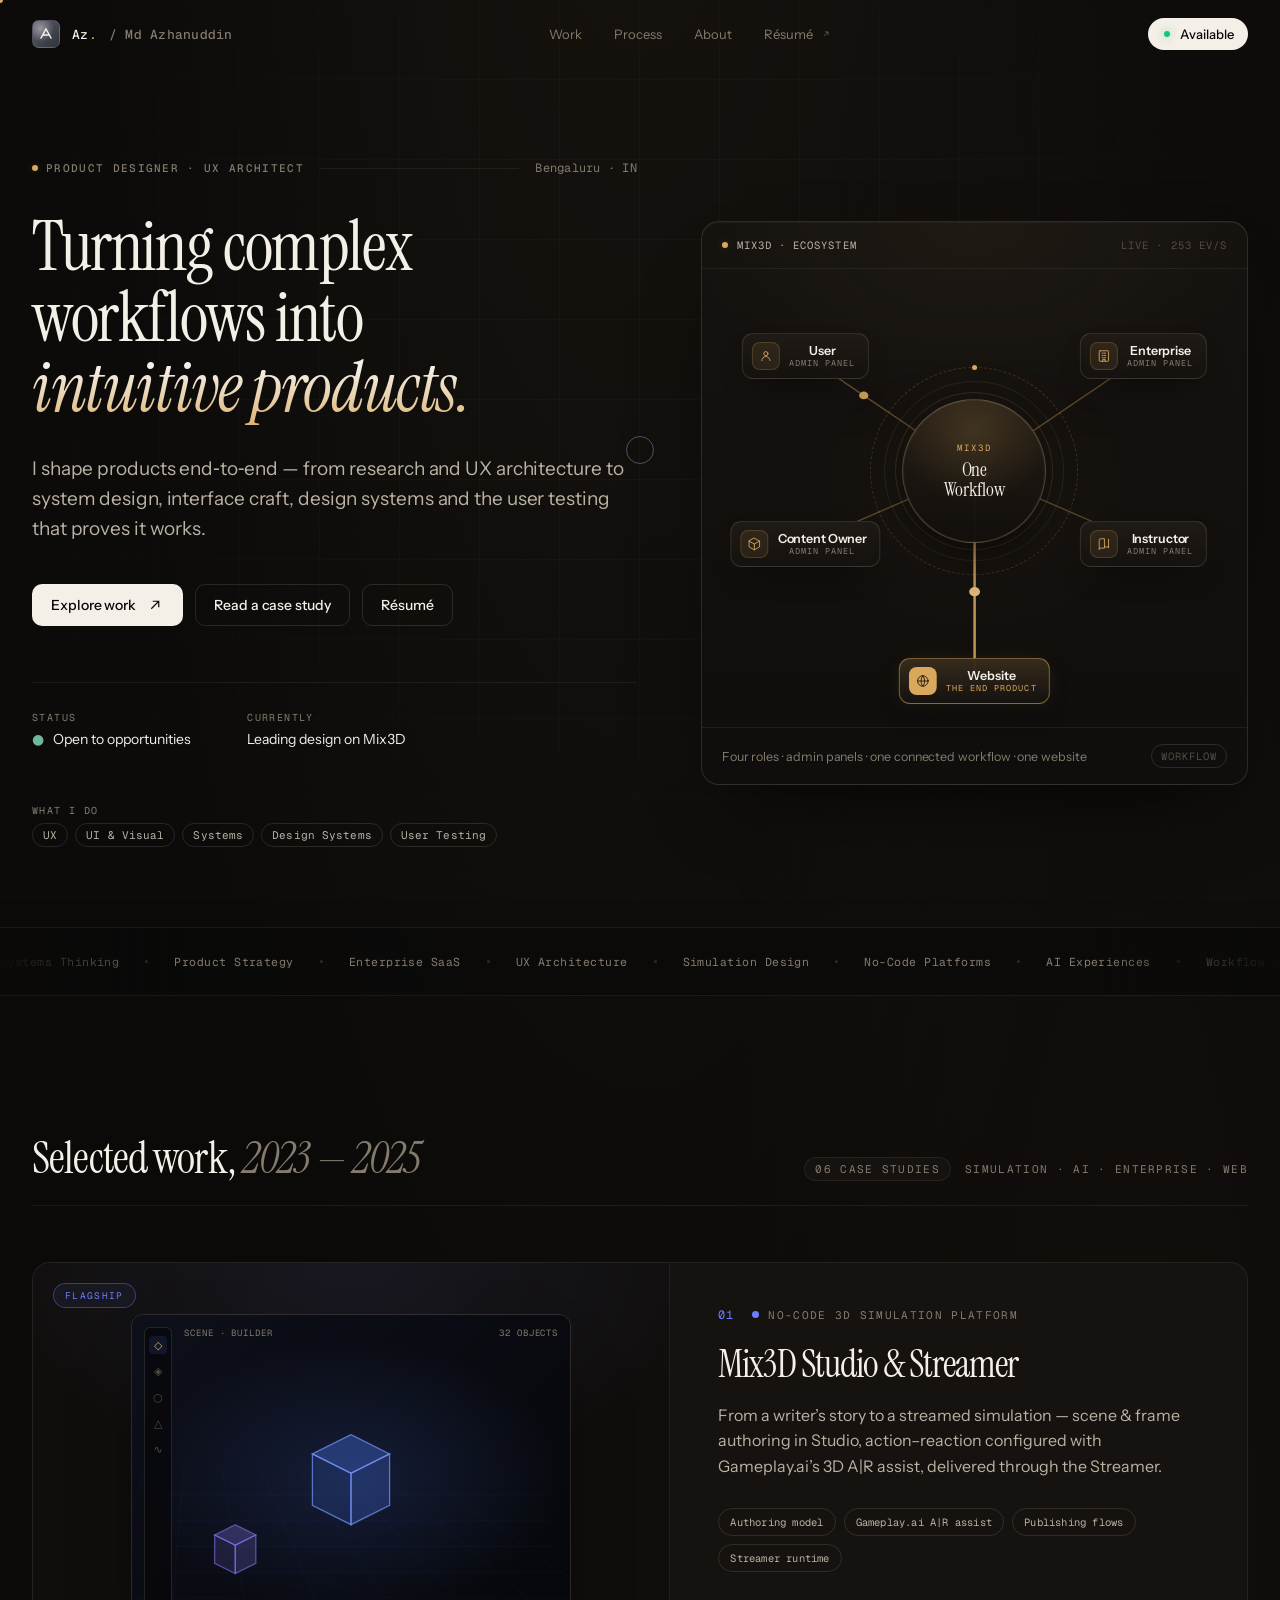
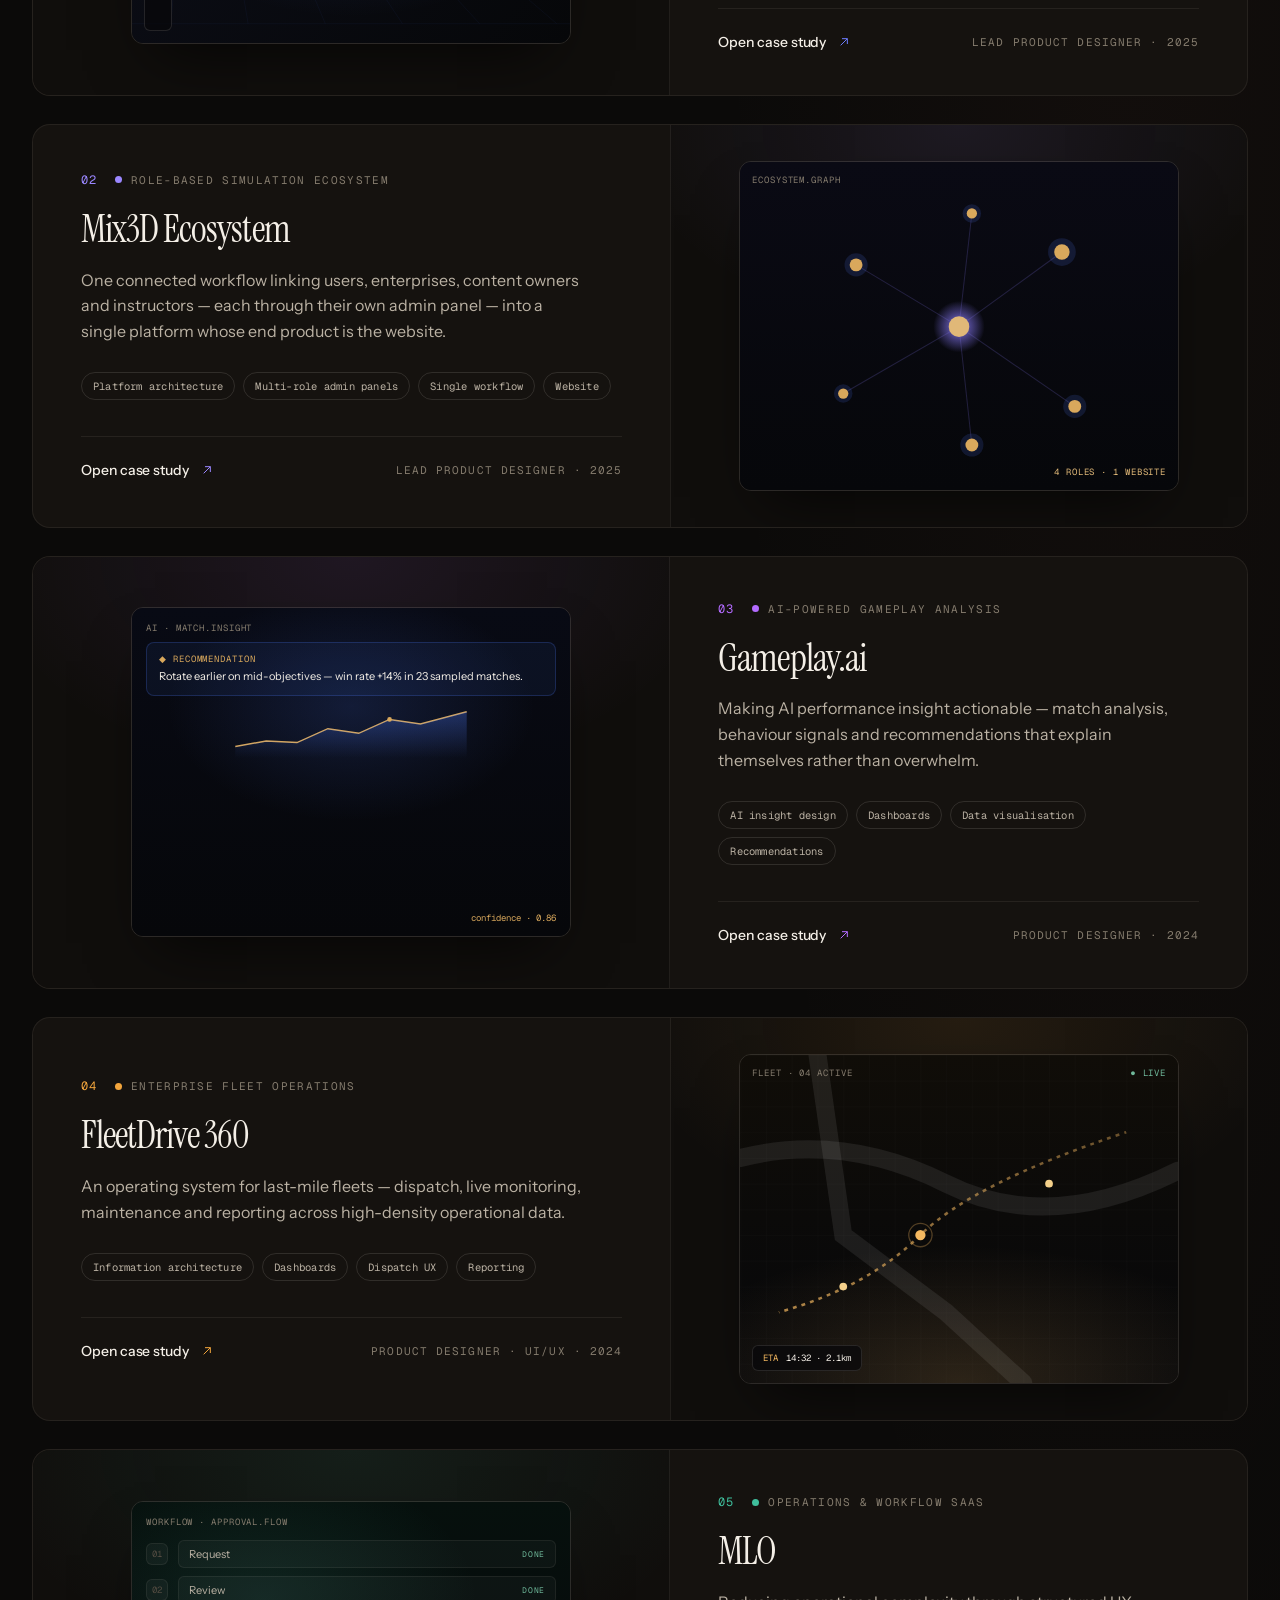
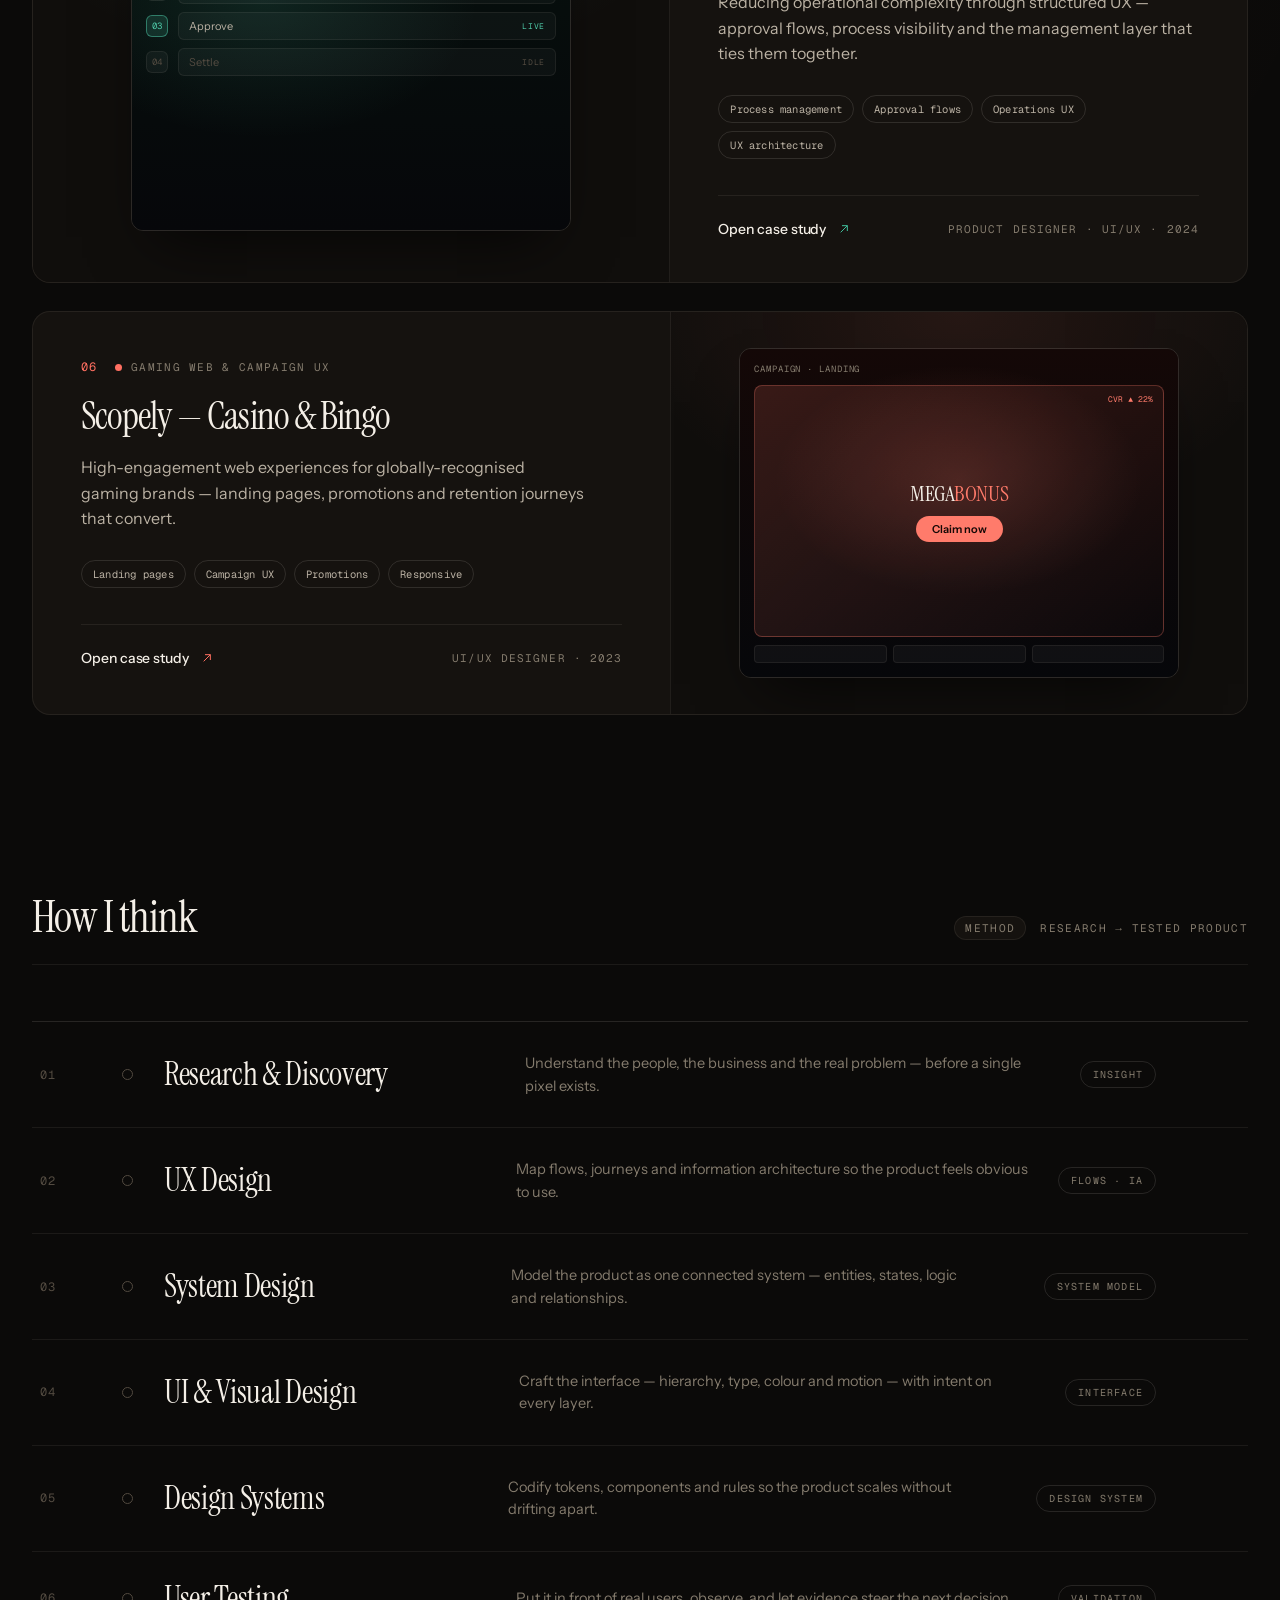
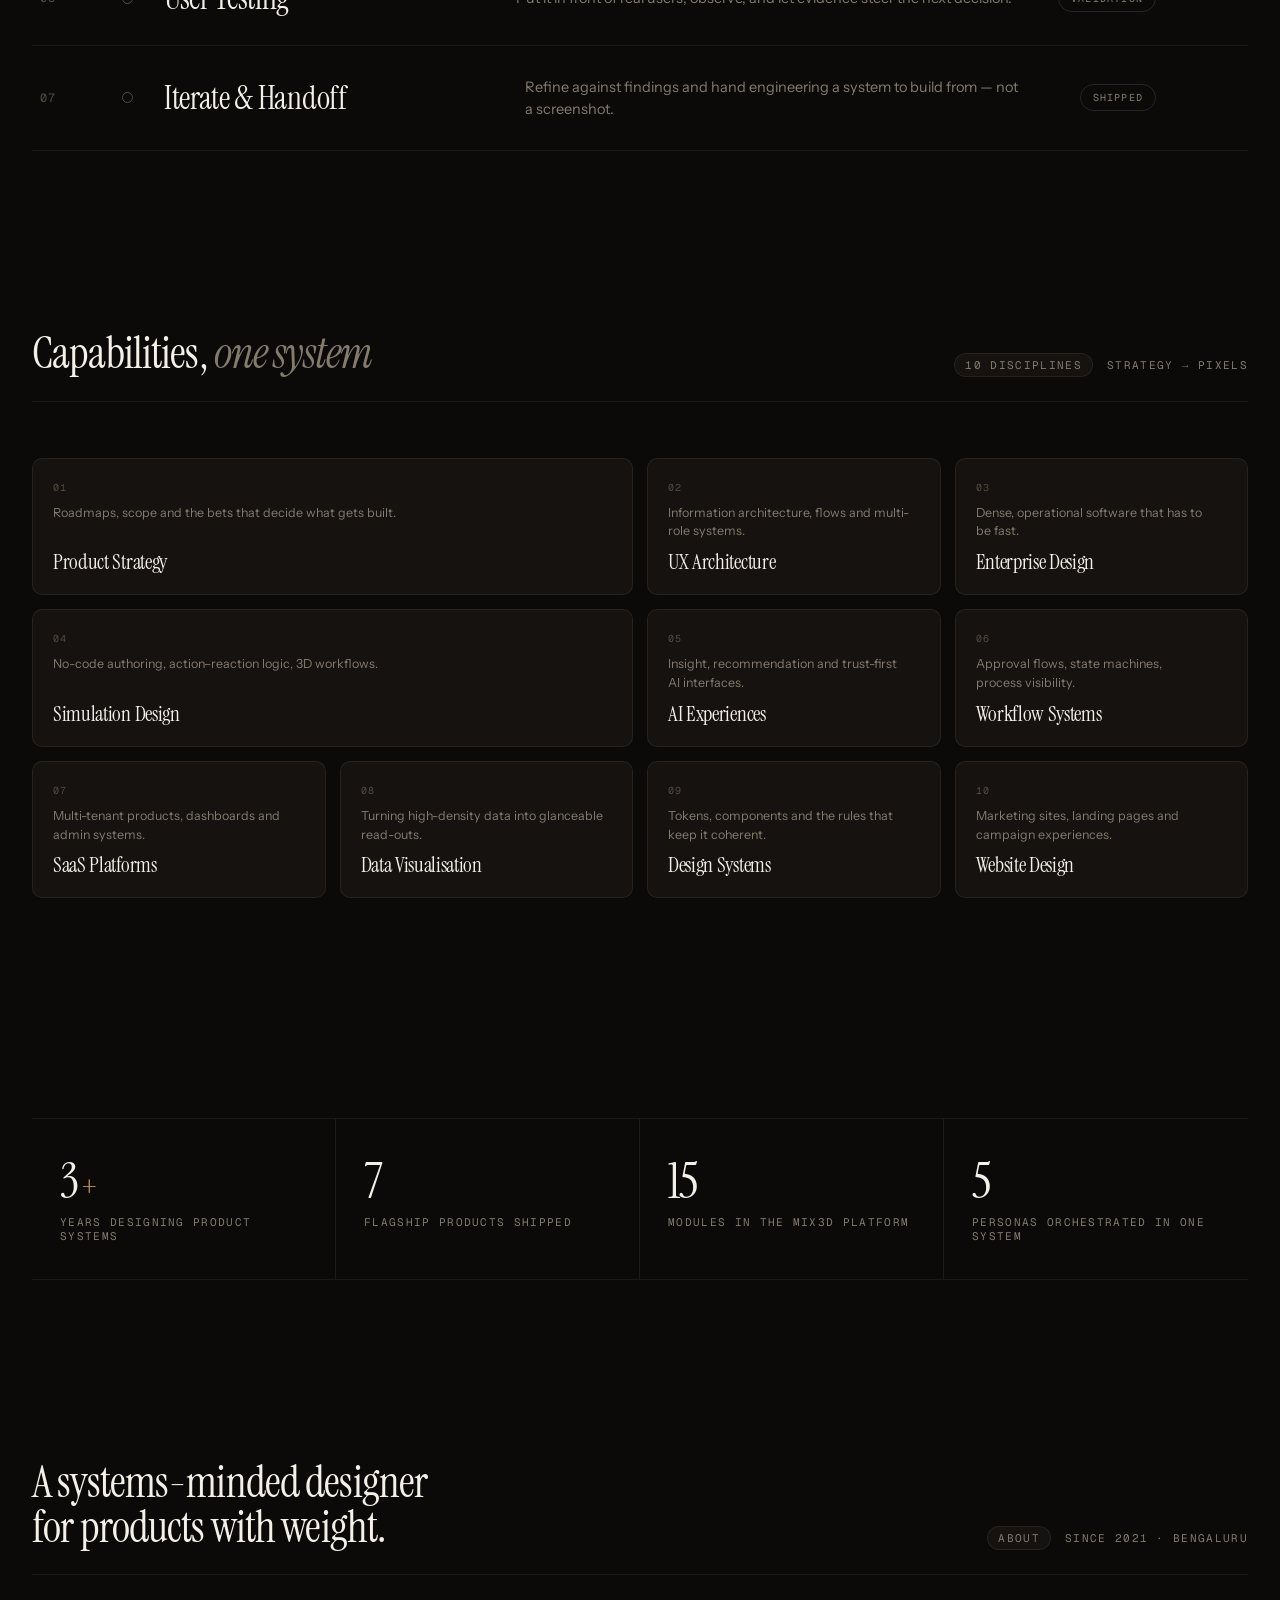
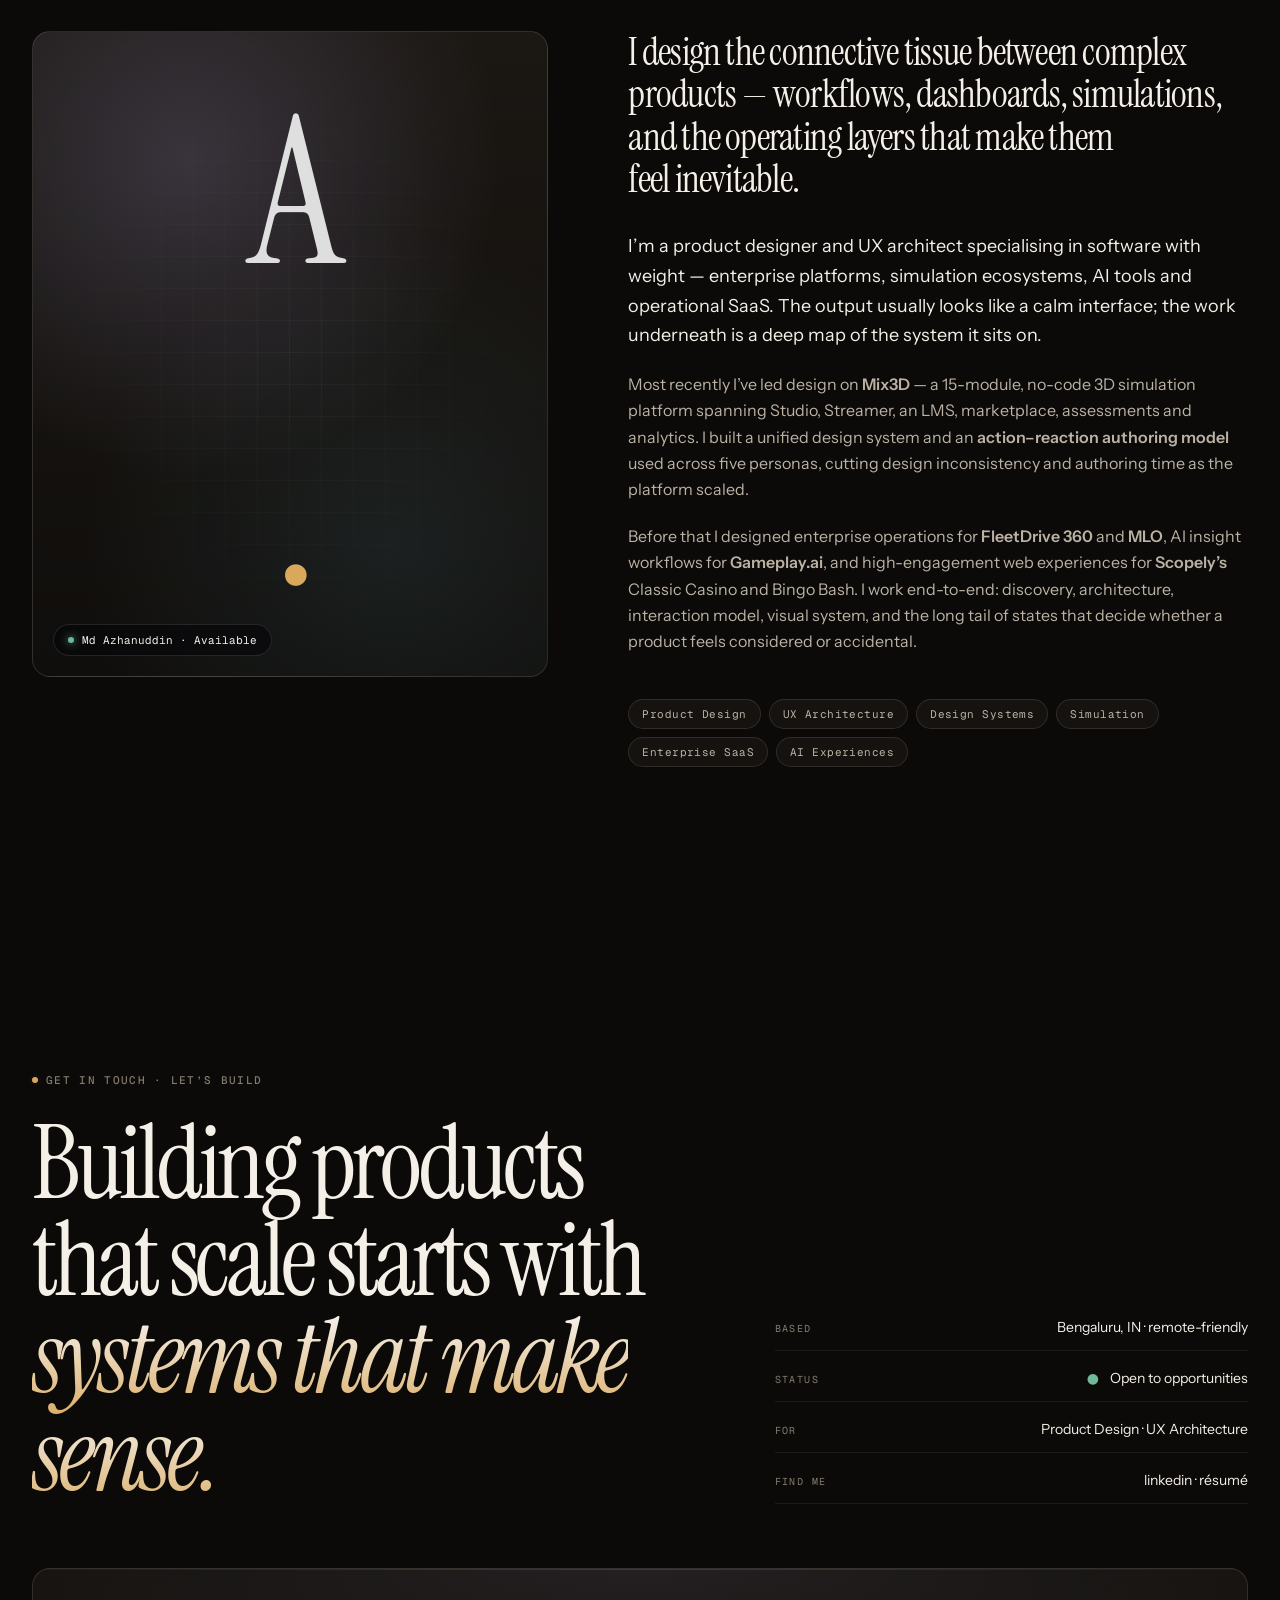
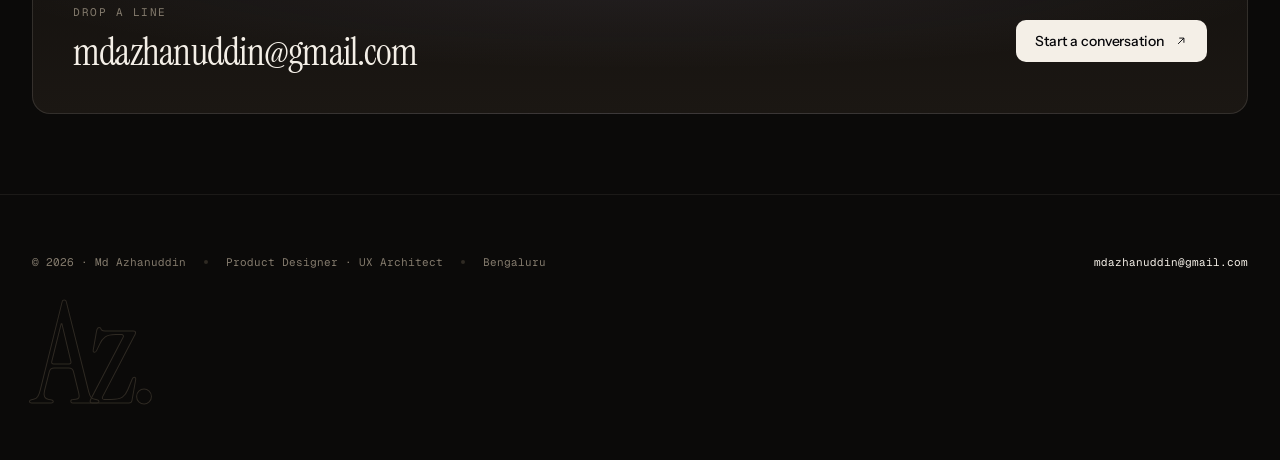
==== index.html @ 4c41c953 "Add files via upload" ====
<!DOCTYPE html>
<html>
<head>
  <meta charset="utf-8">
  <title>Md Azhanuddin — Product Designer · UX Architect · Systems</title>
  <style>
    * { margin: 0; padding: 0; box-sizing: border-box; }
    body { background: #faf9f5; display: flex; align-items: center; justify-content: center; min-height: 100vh; font-family: -apple-system, BlinkMacSystemFont, sans-serif; }
    #__bundler_loading { position: fixed; bottom: 20px; right: 20px; font: 13px/1.4 -apple-system, BlinkMacSystemFont, sans-serif; color: #666; background: #fff; padding: 8px 14px; border-radius: 8px; box-shadow: 0 1px 4px rgba(0,0,0,0.12); z-index: 10000; }
    #__bundler_thumbnail { position: fixed; inset: 0; width: 100%; height: 100%; display: flex; align-items: center; justify-content: center; background: #faf9f5; z-index: 9999; }
    #__bundler_thumbnail svg { width: 100%; height: 100%; object-fit: contain; }
    #__bundler_placeholder { color: #999; font-size: 14px; }
  </style>
  <noscript>
    <style>#__bundler_loading { display: none; }</style>
    <div style="position:fixed;bottom:12px;left:12px;font:13px/1.4 -apple-system,BlinkMacSystemFont,sans-serif;color:#999;background:rgba(255,255,255,0.9);padding:6px 12px;border-radius:6px;box-shadow:0 1px 4px rgba(0,0,0,0.08);z-index:10000;">
      This page requires JavaScript to display.
    </div>
  </noscript>
</head>
<body>
  <div id="__bundler_thumbnail">
    <svg xmlns="http://www.w3.org/2000/svg" viewBox="0 0 200 200">
      <rect width="200" height="200" fill="#050507"></rect>
      <defs>
        <radialGradient id="g" cx="0.5" cy="0.4" r="0.6">
          <stop offset="0" stop-color="#c8beff" stop-opacity="0.4"></stop>
          <stop offset="1" stop-color="#c8beff" stop-opacity="0"></stop>
        </radialGradient>
      </defs>
      <circle cx="100" cy="90" r="60" fill="url(#g)"></circle>
      <text x="100" y="115" text-anchor="middle" font-family="system-ui" font-size="64" font-weight="500" fill="#f4f4f6" letter-spacing="-3">Az<tspan fill="#c8beff">.</tspan></text>
    </svg>
  </div>
  <div id="__bundler_loading">Unpacking...</div>

  <script>
    
document.addEventListener('DOMContentLoaded', async function() {
  const loading = document.getElementById('__bundler_loading');
  function setStatus(msg) { if (loading) loading.textContent = msg; }

  // Error sink persists across replaceWith since it's on window, not the DOM.
  window.addEventListener('error', function(e) {
    var p = document.body || document.documentElement;
    var d = document.getElementById('__bundler_err') || p.appendChild(document.createElement('div'));
    d.id = '__bundler_err';
    d.style.cssText = 'position:fixed;bottom:12px;left:12px;right:12px;font:12px/1.4 ui-monospace,monospace;background:#2a1215;color:#ff8a80;padding:10px 14px;border-radius:8px;border:1px solid #5c2b2e;z-index:99999;white-space:pre-wrap;max-height:40vh;overflow:auto';
    d.textContent = (d.textContent ? d.textContent + String.fromCharCode(10) : '') +
      '[bundle] ' + (e.message || e.type) +
      (e.filename ? ' (' + e.filename.slice(0, 60) + ':' + e.lineno + ')' : '');
  }, true);

  try {
    const manifestEl = document.querySelector('script[type="__bundler/manifest"]');
    const templateEl = document.querySelector('script[type="__bundler/template"]');
    if (!manifestEl || !templateEl) {
      setStatus('Error: missing bundle data');
      console.error('[bundler] Missing script tags — manifestEl:', !!manifestEl, 'templateEl:', !!templateEl);
      return;
    }

    const manifest = JSON.parse(manifestEl.textContent);
    let template = JSON.parse(templateEl.textContent);

    const uuids = Object.keys(manifest);
    setStatus('Unpacking ' + uuids.length + ' assets...');

    const blobUrls = {};
    await Promise.all(uuids.map(async (uuid) => {
      const entry = manifest[uuid];
      try {
        const binaryStr = atob(entry.data);
        const bytes = new Uint8Array(binaryStr.length);
        for (let i = 0; i < binaryStr.length; i++) bytes[i] = binaryStr.charCodeAt(i);

        let finalBytes = bytes;
        if (entry.compressed) {
          if (typeof DecompressionStream !== 'undefined') {
            const ds = new DecompressionStream('gzip');
            const writer = ds.writable.getWriter();
            const reader = ds.readable.getReader();
            writer.write(bytes);
            writer.close();
            const chunks = [];
            let totalLen = 0;
            while (true) {
              const { done, value } = await reader.read();
              if (done) break;
              chunks.push(value);
              totalLen += value.length;
            }
            finalBytes = new Uint8Array(totalLen);
            let offset = 0;
            for (const chunk of chunks) { finalBytes.set(chunk, offset); offset += chunk.length; }
          } else {
            console.warn('DecompressionStream not available, asset ' + uuid + ' may not render');
          }
        }

        blobUrls[uuid] = URL.createObjectURL(new Blob([finalBytes], { type: entry.mime }));
      } catch (err) {
        console.error('Failed to decode asset ' + uuid + ':', err);
        blobUrls[uuid] = URL.createObjectURL(new Blob([], { type: entry.mime }));
      }
    }));

    const extResEl = document.querySelector('script[type="__bundler/ext_resources"]');
    const extResources = extResEl ? JSON.parse(extResEl.textContent) : [];
    const resourceMap = {};
    for (const entry of extResources) {
      if (blobUrls[entry.uuid]) resourceMap[entry.id] = blobUrls[entry.uuid];
    }

    setStatus('Rendering...');
    for (const uuid of uuids) template = template.split(uuid).join(blobUrls[uuid]);

    // Strip integrity + crossorigin — blob URLs from a file:// document inherit
    // a null origin, so crossorigin forces a CORS fetch that SRI then rejects.
    // The manifest bytes are ours; SRI protects against CDN compromise, not this.
    template = template.replace(/\s+integrity="[^"]*"/gi, '').replace(/\s+crossorigin="[^"]*"/gi, '');

    const resourceScript = '<script>window.__resources = ' +
      JSON.stringify(resourceMap).split('</' + 'script>').join('<\\/' + 'script>') +
      ';</' + 'script>';
    // Inject after <head> so the DOCTYPE stays first; prepending the script
    // would push the parser into quirks mode. DOMParser always emits a <head>
    // (synthesizing one if the source HTML omitted it) but may carry
    // attributes through, so match the full opening tag. slice() rather than
    // replace() keeps us clear of $-pattern substitution in resourceScript.
    const headOpen = template.match(/<head[^>]*>/i);
    if (headOpen) {
      const i = headOpen.index + headOpen[0].length;
      template = template.slice(0, i) + resourceScript + template.slice(i);
    }

    // Parse the template and swap the root element. Scripts inserted via
    // DOMParser/replaceWith are inert per spec — re-create each with
    // createElement so they execute, awaiting onload for src scripts to
    // preserve ordering (React before ReactDOM before Babel before text/babel).
    const doc = new DOMParser().parseFromString(template, 'text/html');
    document.documentElement.replaceWith(doc.documentElement);
    const dead = Array.from(document.scripts);
    for (const old of dead) {
      const s = document.createElement('script');
      for (const a of old.attributes) s.setAttribute(a.name, a.value);
      s.textContent = old.textContent;
      // text/babel scripts with a src: fetch and inline. transformScriptTags
      // does XHR against the src, but blob:null/ from a file:// origin is
      // silently dropped. Inlining makes it a plain inline babel script,
      // which transformScriptTags handles unconditionally.
      if ((s.type === 'text/babel' || s.type === 'text/jsx') && s.src) {
        const r = await fetch(s.src);
        s.textContent = await r.text();
        s.removeAttribute('src');
      }
      const p = s.src ? new Promise(function(r) { s.onload = s.onerror = r; }) : null;
      old.replaceWith(s);
      if (p) await p;
    }
    // Babel standalone auto-transforms type=text/babel on DOMContentLoaded,
    // which fired before we swapped the document. Trigger manually if present.
    if (window.Babel && typeof window.Babel.transformScriptTags === 'function') {
      window.Babel.transformScriptTags();
    }
  } catch (err) {
    setStatus('Error unpacking: ' + err.message);
    console.error('Bundle unpack error:', err);
  }
});

  </script>

  <script type="__bundler/manifest">
{"d32c726e-6565-4e19-8858-2c88b1319472":{"mime":"text/javascript","compressed":true,"data":"H4sIAAAAAAAACuy9eXvbRpYv/L8/RcW3Y5I2BcXO9CxSKxlFlrs18XYlOZm+bl+pSBRJRCDARoGS2Ym/+33OUisKlOw4PT3vO36e7ohAodZTp06d5Xd2Hz68Jx6Kfy+Lqaq0EqdKTlt40sAfWa6uVVmvlqpqs5/[base64]/gLfR5VlQqH4hvTV1D/n4k9lydVIyqNL3ASulFJpe5+JZ/DN8OuIrBO6+HUBv3WxwI/uOXX4RW5cwW4wIZLqI4ED9/GI32730YwoSMhTcBtpM/i8FaK6Hbppi2g/1794S4lg1RwQ+q0VD6QAwe/2v2dfaY3u/[base64]/er0/PB5/2cwx7KMv3p2evjH7c3NGjlPtXd2fnpydH7x4tXT4/6PaSkvlnWuOv09ffXs5Pnx6ZYeNzUsVpP48oeTp7d8eQ0rGn959Orl+fF/bhnstK5a9b4z1mevTn88PH16cXr8bMtE1c2NbPKLRs06c/Xm7DWwii0TtdYrYDK9Xz4/OdvSb/P5RVnoTu9fHL941f/pUi3r+Ivnh//nz/1flPJvm/iLV8+enR2dHh+/7P+sns30tFGqct++OPzzd8cXJ+fHp4fnr04vzv784rtXz93HRasa2daNKf7s8M1/JkoP/v3fTckBFLWcZa7aE37xrBou5Wai8PekVMRlhShmInyBfLFal8jPDJsNCnzh8WJTjRCNatdNhV/u46MP9/A/0G/3fVs34qBn2A8ehA29TRZ7B/0Ky6Wm5d3+PTu+ziiwFwH774wjKBwMKBooPt2Fc1uIh+J7pVZatI2cXtHZp8R03TSqgkNRr2Q7Xagmw7K7Pnc/okJPbRk4L7A5rhoq//eialVTydI+gJGJn6mGermqK1W1H/jtLv6XW9/D/kJ39+/a3wl0ZKDhdJgV83UjkaT0eroQUotFfSPKupoLWYn1Kpetogr1ol6XuaD9mItZ3cASFK2olMrhEOof/HfQ4BG2ZkffNrLSBbQcjSD++HDa/u+1Wiv7ZTDwMU3lrnjDJ1KjVk2dr6dKTNRCXhd1A8O/xDGr/A0OSF+CUFOquZxuQNJQGVGUxo4W1fw5vtoTM1lqRU3kRX4GNaxLRW+pKi7zUfNf31SGVKjsefwSRDb8wiy9uFnUZgXqm0rIauNeQlnZCtnwSnFV5UZMFBz4IAW0zXraqrx/jV5hu78pbdomn6rJes7tPmvkEtf2g+GF/PHx+7aRZ62cXpkiZmNaLqhVXGqo4U+z583O760RSxsewDuePkr3M+u2KA5cf8LWXft36wH1ASYL6BlLiWK5IpmI9mhRAW9WuZhsAopqFIj1QFT3tvV+rsxqU+1mSm/5Bgsf5rmq8vUyGK8bKiyc5koHAxzBYZ4DD1EwZtHWKzHDMd8s4FIBL2hkQOtEp9eyLGBP5fe4UmDx6ZkbeXNLzT466JlkO7nQp6cKdn2rSGZWbkLNDO7olZoWs2IaTf29e95A4ZU4uOMs7/ujgS+TfYcXwxGcgIOBI4fw5PKp1R1Qu2Lnc/4zG1VVcAKfTeuVOnx9AqsOfA4X9vj9SjUFTk0pjhoF83l8DUv5J1nlpRKHr0+yoJojOV0ovh7YqoIS5/Y4OG/kFKjBb/FlLa4q4HuT9VyPxWRtTp2VamZ1s5QVXEGVbotqHg6AePWfCqDecBD4Wot1pVv460Je10UOd+dnsizhFiRmSrbrBi/Az4qJami2dbuezTJxUrVAMnjmUFNED2JaN0os1XKiGryaLeG3krooNyIHYhGazhHoK9ZYaL1WGpp5evyDmKyLMtdZOAykstTMnOMBc7Mopgvq5FCPTAOKqVrc1M1VFnDgM7zwnTBn15bvp0WWvZ7n48433km/1/ei+xWePXvdR/bk8DoX9TzrPVDSL/ZvqakrdKQe+7tvshFTWZpruNKw+O2izjW8keI7OVGlWJXreVFl+AV9dlKJ16evnoohyFGVWMnplZwrLW6KdlGvWyGnU6WxUiIrcwrrEV/x24XawJkvSjVrQXCzD4pKt0rmuOKWV9/IphriXmnj49GxIxDqhkAkFyVuF9nM17BndVaqat4uxvAEqAXUD4dNIzdDLPmNeCy+pY92xGOxJ74ajcXFldqIA/F4n/76A76nH48e+UxQYK1vsdSOePzObxifvtu3ZS1PFGLVFFX7o2yqopoPBzC+wVjQCKmfo+hcvUf/s1OimqZuPm5Ontx9Up54s/IkmpYnbl6e8MQ84Z+9U/MkPTdP7jI5ONK7zI4/PUEVJSgoowqMrMiaqelCVnNUMIEyqqznxXQsNvVaLFGHeSOrFsgZVFHmO7pfoIBal+rHol3gkflUXWc3NzfZTxro+kaVZRYszlZB8iO4xL5XnxFe7igGDUfBuU5f4/15MAqJZylbOOAHX+qBWymmGPgPaGamsh2+xTrejQJ5RemyqNqdvNBwCuxU6j2o1ypFauMdwxR2tZypHVBJVfOdaa2aaSyyQEswv8+oQ9z0Uq48bWXRqqXfeRY7zrBaems7N8LT50g2arYu98TpS+/WkSu4IWpRV0QKq0bNivemN2FPsnWlF8WsHQ6Y0vbEQDzieaNGflTI/CropCyh/roatAL1qatGyRx5aCZXq3IzYg013n2mEsoULTcMvLpR8kqLk+N/2xOLtl3pvd3dedEu1pNsWi93Z6xi38XZ3aVzeffx1//8+CtXx12XpKp36CYK/d4p6/mchRP494wnHfR5bQ0XKup/BkfJkPfDW9x078Zmf4yjuRtFNxdY57zIYSLPWtkquqE+q5s31bJeV63K7XWNL1zxAfGyrlfD1XpSFtMTkIuqqRrj6aaal57U7e/DC3u7RAVQ+HHmvfQ3m726vqQ9G1Ty4IEY+g8y0K+UcoNlf/klKJxV2C0Qm+mcLqV2+wyauiGy+h7PorDdR+J+dl888gYY7Ok7TuVb18K77u7pyPJ06Nw/[base64]/QSfwVBz+hLAuEZdgn1JFRMeUqTo4WaXmlxs1AtqPzqBtcSuSEOUxetr90ptF1jq2VZyUYujZoF5vhDtLlQbVSYHzfKnrBwEXL1MBf/eVLXpZLVB3HerBUQOLc4ptuEqKGnN4VWXheausXrsX0yK5wiaJeVZi+onj1PLxB2tKOCtfc/IT6M78Vz96xupkq7lcjYosnarwp5uyiq6/pK5TDFFVB/ofmKCARoqpqqppVF1W5oS90olI8fPqzq9uFDoEkpnr56QbpISQyZPzU1/BnkF7mxc4s7FtcRGwbxBpql+nW9BLpXK7C4gSKhZdWf7Y9Z8YHmfbGQmgQnUOqsW3GpUdCADXgjiQPgHsnjjuGc3BRliWVoNsQlTZLdFESll5ZFYHkqa+q5tH36sShL/gCty+7N04IVp5dxLz6WSmmaaCUbRdfTDsl/awjpA44d7+JHOAlCzlrVhBuHiKS7cb4lceiDx2MEnBZWGytLuII7qmUWRd03OoykCpQoX1XIIpBcrTK4ZwuM7UhS56noP3wHM1f9YNS7Z07VqpS4a8rSDBAJLBOH5Y3caBSXkG7rxicyUFCskRKpuE/3vE4taHjCs0FqUSzhu0mpuoSpGkWnl5ivZSOrVvHCB3UgLcJGXi5VDg4M5cas5VjwFUE85HswLFTYAyIEXkMcGF27cbcyn4FZqMscFIvrTj9/E9Il49kHpNBStQpnWbxU79tofv970jqTGY5qK7H7w/902m+85rYQ/5kCPxih1xOt2oj6kU3imaHeF7rV9lpwAXeUoprTChXaVGaGz5+yvR3qX6oGr7cgMbRqvgnENHktixK1gG2NR4CpjwWjAlQ7qKUryPC2BprOxPmrp6/2QKNaayWCLoHYZS865hLzUOTrhiheYYf+vmS9kk1byNKjan7Cp1lbw47GfuUkCf5dqP7lb0DqZ8wit5G5Px2fTuWGGQ/8+5w1mLF0fiBe4Rpk9Nu+VstVu6FX7k5HbfIHs0apv6mhV3C0H4vE36GzEAryC1WuQHMNwjDMG04+kT1S5cy/qfjisZ0mK30MgfY1Xl/B9WTMC9mYSUF+jmXg4gj/3XfP+SO8tOFfqAs4CZpH6YmIQDRqpscoBcO5wrMmRV7MZooMqzRJJfQgu+cagg/FgT+RTutQwPIWf1N8oZnJddmaUaBMhY5xSpairhQ4ZejYRGc0XZ6FzrZsKjqwVf7yS/KGYdXNdmo9vUGhQ0ustaXa1d3GH2PpwMoD9CmX+khpwJm1P5ck8LnlgNt7aHX6vkQOHW3WldCbarpo6qpe63Iz5g6yBh7aVWANW6OyaqIE+x6Itp7jdTATOKFTWZnjBS479YoUXFSbZYt0ceEZUu/VdN2aW49hd9BL00lUDEyp7Xv2zgFnce4PnFwJPSZpT7rcr21sLw0TxfcQYe45q7oA9lxRhdCX2RrNZUM4D4MZGmXipFOPVRSsV3hmWppz29tqulHBCt0JOcoIDmmwuODCapzRiXJ7nuqbNfWSNtxDe/qjTsSOHpbMGyCSVKOmqrhWr5E9wVafqFndBL4w0TVrjLcmJEH0zgx6DK8MS7O3NtDtTJQhH+BY7FUJnfVWKzyGf3GH523nce0NsuWNxP+Ml0x1l1Pc+Bm40/wjznJt6NI/x31dQqxpgAMlzesslftOCOlT2HeDYzexYLa+SPsdd8sEjsTRa/SfcGd8u2jqG1z8Y9Ty2aN9mGXZaE+08ooUG3wW1TOenGvZFGSObmujfwJlFGnYnIoWBUhiatvryZww0TlvskjCYbflPmEmkk/Co+Uz6Wo+WVPD3fh8Wppfr6PxtYy/Uj/zSdqZhx+5PZncWDMJJ8WdNmjPDvXUFcEmjbdliiA9TQrTpEeFHT1ISIhP1apRoPfOQcTX5mCAv62zOt4AQdeOkm4xNQ4b8EsRk9dFNeWpB1ESqZjc2eFWx00ArSxB1hw0Cld3XrNf/bK+preivoYwC2LlVB/4GTaVmFhRG3xIWAV/o5yKfa7aFkM0YBtI2OjoZjnQLAI5Jz4n6qPlx84ADvrAciVPQ/t2YH8Mxp4JYCmvlNBweMPmATUxnMogME6bAuUSjUTHF1TRqL+ulUZpl40AAZmSch7qWjUoCoE/DASNlGB+ywbvxlYf7OsT3oYX/jHYdCjigs5rDGYBBgmWPyvv0BjEUCtFfbmzYe/rJ1//8ygbvCNGuX/Pm0pYC0NSRV2xbTKgaBIzyXRRVLPaHQN88aJaXrNhZJjYLWPhV+JMR3PV7iW97MxFcjj4UuOZAtvWLTw6kpSyqMR/yGt5hmsXEnkmvtQD6u/br97xH4/fOWuLcFp6G3bjOxjwf0f7waRZH4lZhXfxoorI0Q0BLWvBu2wh9aubyk4U1THyR923IFx2HLX2lh6/u9XFwa7J0/VyuYGJDq9Z+NitlzhI8byADx3V1bWqClVNA+9dEKLM/VEvZFnWN0L9dS3Lot2IKRiLcA710Ru7ub1uvl436r//[base64]//[base64]/WzzD9oUdSUZZH7Mx2DvSRXom22XiiAjg/0LDMp/yVk2K6XgjQ+Slo6cRQJTzgnDNJvyjR267zkjyZ4U2U3MbXK4HKx8lGzGqQBwoKuXJbAi+x6BQ4xqIDuM3KdqBNfQu5WqkK5HqoVq/BxUflvl6g4RhhWlrnTDyUoBAG4WAsrtTGBlHBFVu2bVNM1qAEODo7s449Y08kGAvVTrMRcjK8YFOtbVPgRcvUho6IYLtCt0/zPe18n6OOw3HfoCYV2EHGNZkKgc8taw0+9ssl71DtaUhJt4fMz1UHeoRLovhLa/ayc+gzY5423q2X8Xa9zMR34Jhdbcz8YssgLUlTHXGmV7NLNLO7jfa6KZZ4NLy7NPpp/[base64]/iyQ43QS9wBoJWjLhRMukU1H7NcD6OYwCqTHxierXM0caJTp6lVfIc9jqnXbYYx1NQoo1ubKFABURV4JF+Ket2u1q2pzxh2b8jTDY+EIRHk2B1Fr+HQfooqP9rTbPwgnYmzX/E64H5ZGE0a1gk9hNJ7yEmEbBvDPopqtW55YojXQBOWG1a8l6VWemx843BAPBLaEW4InmGAwC/cJp4q3daNHxJ5g5MFn7nJNAwzXslf5WXtnROOp+3HsQZIC9+rzbYjwr8i9519/ulErqSDc9omZLyBGIqCFLIVnAh107IQIr7UGepHSDVJy7Jc6xZNH7i78sQWMv9Zmw0E8wqum5F45KsQzLHZexQTfYJIOmxrNDmzzVzTlmqbeg1q7EVdtxTBukQ70OiWQ3iu2h8bWGRUqQzrdauac7xnFVVl/rzBEoF5njynnZfxgbCf+t7HXuS597Tj3hh84d13UEHCXeVmbLdiJ2f3wspgLH0Z6cWviAIPxLf+2MC9eQgOw0HJR+L+6L7Y8wvuG9kNQpZBUgPbHcn8RP+NghAFwKvYhdhG3033WVMvKTYuXocj0i/gOuCtNrx0tYkxD/ibge3Ry7pV5qCE3Wj6YcKlDDOcq0o1yLMh1oA0r3BM9XZ3OPKipDo9j76AZQjGYGxK4iC2AO3uij/hkVLX7VigqqUCrWXdiJ9gqxUVBrnS8EOq6eAr+OyArwP4GWCu4IWgWkOQ4SDBEk7JeJkTH1DvV+SSwOdmsWWYI/YON07ScPSXG+dMzmcn48vMOJQXFarW5uT2Z2yB40nbis+QoozW3widiUo2QEwsXX3wtb4pUPD3F1jgqZQCktmLmdzgmUGRsQzQ+9aDrul++Zpwa5Lf+RAyiS8Nfkzq2xi+pvv5GWLXvADommQFPqZL4msD6LL1W4vq0l/Bc0B04Uq2LWUHkcRfsux3v6MP/G3gdcgHxnFdMWEoRhvqqCLoasTHjNsBbJDsqK40iNID7+ALV9BB+cQNGxSfO7dsPsgugj68NmhA6T7E4D57yXb8E5OUkjiv5LE0FoNnhP5zSuA/qXYsDE88TjxF+ahL7WsPfoD+wfq7j77o8Neg77agP38f7vVMZh9Tz2jjw/nzAgCD0kO0uEH+EMNewYABQChQzEary8svN2Utc3EQls8u+EX3C3BF6xaHp8H0xcqQu80CVDPkpkejsHGrF3kfL0Li4HJrkFyPW7S2M1mWIBSu54vUMZJC52HVmWc9co6SziYdlnBQJMdnx6c/HD+Frfr6zCq3r9RmDzU+Y2525v+8uAAkuOgJQuDRM2OYxpBSgJKQJTT8vdqwyepsgXc5792pmoXvOOLpcFKvWX4+VTPteXamC1jHv1AmXkj9A8gcoNYnxJ/UfSOcIxuGCOH64Ic9GwQ3Dxgd26ntfM9V69XwVJHpuG6iaqCcR7PQNtf04AHXaVwaeVZCwksp7zzDZIJiqH2wSCFDCcya6an6Xm0+daqu1OZzTBVW8182VXCJvGWq6MX3agOj4Nb/iF0y9snEDcnEYyLhHhqHTgrNTJm7fw7G/kX/fgrH3V/ON5WZfywyf6n3xOWV2lxaj37UWWTivNmwdwdDMhg/nUZpMOeiuFxU4tLO1iXj2dCkQtwma35BN+ZVhG64cM5hFXQhh2sXe6xPF0WZO5UGxdLzhQcUWtAR1OM6ayxWRN0eGmMS3uF+0lndzHfLorra5enZwXUaDcKV6qUTnrPk8kVUGIRfpp0hmEaQzp3nA/o9JFswDiMWsmxSOoZr/BFSFHqqZr+eQk/V7KMpNOLqvRQalbuNQhs1+x8K/UgKPVWzT6dQOLRupdBTNfsECoV6Tmb2AD+SVVW336nDdVujGwmo7racQ3xP8o43/+ILZ0QHUCczjrwPHpjvSKDZWpp87V+CHgNOheDD+KiLI/t7hc7+1tgHItxZaZHnbdDcu3CT8bZx4vj9L/V9vPPJomLatiYtfMm6jzPSm5JHjvODsQ7sjQI/v5y8UtnpfSl/[base64]/VWbdgRGQy7h/op5cGDWGmBWqzIWcA5G220CSsVlXeTFDz2ZgznOCh6CRMuxayjf44Qe8oHYeIu/rPL1Sm/[base64]/L07riRQTeO3pVgk0QrQFX8dQ3srMgBQWi2IZ4pO/uDKzLbcC+BWT52jX3HRnU/vBdpaqJwrWsSkFRQN9S8h/9vakJdw5UTb1HZ0DhhAke+xzFErvVTNa2bPLKJNkqvAO4dDNkzw/xtUJzyuAAoLWqC3LP7s+O/x+4WjMkJizUryc/JAT1hpGBxrXDjrCiEgS2ixhVRvSeCEODGT2GkcOi4LYi7j2JUcUA3i9r6LWbR6nJ8F+/C3Pil/ajk1Qu5EjXFMxsUPOM/hie1q4l8RyDEEEzcXuIFoarroqkrwnbjD8y8XVC/UcXCxn90mmcvhmoe0LhmZzryCSVcSnDphChv8qeFj12f2sRMV3W1o9BZA30ThsQJjavUmN0OSNp2NRXVtFznCiIQm40/ImgUQhdb9tsfMR8k3EzCZoVjyatqXtVwFBZtZs7stKgcztEYLwoE5DrwvdpDydiDVsZ5tiPtvLppitZJ0+45Xkcc/rJwsGR4vgCTZbYI5ADQmrjsbsfebVhjMUBJ9zOPJXrBg4GGwrGc39SGCDULMpSp46b2zkE+LZ1viMn8oDzaQIfzJEly5KJqyNZ/o8QC3DALPmB5QMTo7zxnOPd/n1nDpty8+SheQRS8f0GIwuOZhums2d9eKm3nZB0al+mGKDFSLskRWNQTSM3hyB6u8+JaVc5K/DBwD/bF8LyeanqwI1dFtmiX5f8iKvHOniicIBCM+Ag2mke80jeq8o9bmBM0s9DZo1UDtx/0ccWthd7wU4vbbD5xCml6RnCgzlrAvuWdZ7h7Ow9pJweI1QgPTajynVBMVtTGmu/QuXMmDryriXczieNt7npLT91REh3y9Mt+h/xWe/yFnII2aMv+SXOMfkiuaAeDjmc41AAc+Apf8S1litgLC5ma7Gq4t/zktkqwGBPSkv3FPRkKyInEVfREgu1BpEQCgRkAxhsZsgRuGGpJxB009ebrEag+vghtQXFEki0bKhiwZ2/Ny3d2Otyj3jsrgmfyVjNizZLc/8B9FwIBOfbdRJUDPgzeFkCCn6kGoPXqyjnbAteo1A34apRlTeFg/tQZaHhU0nDLzxG/NgFpK3bEE3+TReUPDsRjNxXYSmbKwCzwn+xmIRTAyyXq+cavxfYLgzFMyEf0iWPtNuKsEAfiq31RiD9Ew9oXRYil62p/W4Q4uoV4JByOrt0mITH1HiTxIeHa2cYP0rNG8S2ORk6Vrstrhz1CN/PQV8JEr2dc6LV/XbIBjfaNNcV7z/Z7N1a6Tmq8Q//+5r9tq/gV32HDdF2igNX98gtw8VgHGXry9bseiW9vdzYavKkwVH0g9tiYH0wBMOJgoB9nF0vycKg3GpX4SGvG3ax9vuBxy028V1trbuddh9eyrtRhlTNkGBx5dZkfG/mwUjffu7mDVavUjdMQBF1z32XUS/p4LLwX2Gfv9wX1P3hitAreM9YweI98AdC4HNiedYCTjkrk1VtFOg514l/SaJ4BbgEOP4BR+RQhD1reIuPBazOBVirvk/KA5KxSxcsS5T9L7OwY7+I+K978tgn5AlQJht9ap2MZ6mIJBQHU3GA7Ujmi3ZoeIFZvGD7YEU1fNcUcIAv43IPTclqvipRcylGZP38Yi0jyv7uMS7KW+dzKWU6sVY42KaULiFmEh831I9wAwROZtD/2ZeZaYnlN+bRNNZLUlajTXwOMaajYk5PAXVrZzBWjVNngFaccNEIHOK7ynGqvqXoiJ+QUSu4IrDekVEte0ADc1022o64kr8KNSUuI02A0oHZQY+g/GCRhYiEA5Fo1Deb0cPXWnMBIBXv781wVYKpBIQpKL9DZl+yPPHMK6JVsPP1a6nZh3piO9vLUjiDyj3B36BXZeS0UwWuYlzpAn0/KGh7TyYwc4//ukWdELM30ftOZx3+Ma4OjxT7ZiVOWukF+0S9ZiX4x0S/08QKYldx/vqWi/kuP7wn4Pxeg/34XoNvvKP3ypAoktjtZeDrS1Q+qKWZkWrFQBs6yGRg2P0p2KjRqqH3pyeElGXMmaxxuAVG/pGKXvf3yUJRCCa0gfm6FXIpl70bJgAGS4RciyDJ+bLyk3SPrE4+fdA1Zgf/s2fHrQ8yvCcw/Gxjn1bM33wVv9gaBMvNYT+WKJF8IJcLDQ9cM7gUeBCYEBy1tOP8FYUfdS9iQ0bjMoonCmi1KnJl5UxDNalQEPkrBpdBr/26GRkN8eqrm6r04ELtvD/be7c73o9fN87q+Wq88y+LgYLAnBgdfDYzWebCHD54MaAfENeR06ooD7B2bqoZe42MfQwh8qzshKkFX3mIZ3psfwovJ4HdwWAftdvYQAQyfg42HskQaFBBy3kIDNTqeSM7dALwXcr2Ihbx2xmln/Wc/iDgzgu/K8ULiwRykeYO4ZA5XABnmOFyNv+w+gsXoruKb8LMhxT6Em0S9b+1E9zczFoPfPdgddLnMHzF4DP1DkIpbBlgGcGcyGqNm0l5F2AFOAgZVj1eFKXpo/6KwWrTOsAcSIEqjL48jY1sFmds/gGCt3osT/H+DNk2oI7PgcwukwCPv2TzekvkBb8yCYHrtVQxb9rALntaEmwd8BeVLmCOKRy44/YQD3ZuURZWXm8CfQlWAL+YOazL+EsL1pKynV2JVY5IfMFGRT9XxGWG5BdouSB3v3Up9fmie+wzRu551JX/KZVgW06I19B1m7UwL0l6do86ZGezhIUrT3fIo/gDgjGkavV6aJQp/nNuT1p49LbVq7wVnLb61CB7Dr/854V+4lKuTqq1DOWJMe31s2MZrTM40xqvuWf1MNl0ITQ9RxPgcWgEn1ETiilhBdWC0afScz85BMP+HLl+BnAB6Hoh4KwhGpvhFjUtmrlWeKJJMR03QiUcG59CyoI4gZ7Uc3jUw/tZLIRMKwumIQQ4XMv6Xe9FjDtb0w4e2tEj/MF1VHI9kKN6vyfTIDC8ZFCfCiCZfINjrK5SMX7xj7+2W6ESDhp+GIvAFnUuxEG3SjUOk2pEpwRUM6ZuRwTJDsEQUGRGBBt6NGbcaLwlwnEmGVUT4AgqGJodOPgsdhRpXFawVzeq6RaUKUS2tq/A2hZgD2sOef//FVxTnYPcZbQpQQjs561HEji+481+NxJ77Mswoy6hW3tR04k94qx+5XgwGkSLb9rDDJOFft4L06WxqwejE3UFSzRBwJa/XMWMyjY3FYODLTNNkkMvUa8tLoWdvXj7lJIZIMxkI5H0TGof9saPUZTG7JLxYPIPIWYcwWTR6/XLQG5ybBoJdzlRclYGVEMdnzwFfu1mDr4+u0WcI9KbW/5dj6ICGwensJour8qCY4C9wDaobzukFEsyVZkdJikMWea00nMYo90nvQHRT5M0JnqiQqu0L3rGYmc2+gTM4Kj2KmVHvARt/eKfoQhFzh64BIqA2A3gwqRmHnF8TrBHAxV+pjeZtvmFfmzGF8UtfuUKa02vVaHVYllapYVBn8xrv6gZbCLGEqUh3g9FhLB6J4WdfwF+3dOLbO3bIKgGNm7JG8YY1PJLZZTh7vxp+xZ/DmCWhBNYZDrInsYfZOh9Z9pzWiyJbylZrvQh4Qp/k97gjlWD17p5YcVC359yynrSNUkeImovaHNCO4S//XJnV6yo3EqGFZKdvPQW7qZ+J6ZYjxztXxKPg1u+JTeaQsXYjt5W36aFYmZZWRHlH/NvCUxqa7iN8ZzCS+HTkw7Hwli2YyUcHCRG4V/7ltjzxN/LyCoVAHHJLCFnPKop0ObG/3UwFhzWLz/[base64]/Uwbg+G+Jb1tFTfO2C/Ax+XF8WMn4Hw2Y8IHrgeZj/VRTUENHQ8tj7AsRU2M0JUJ84Oy4GcS8V6F4LxQNTVslQkQ3uHypiUtGazcahovLVS3iM+tXiguawMw71m9zlpHhtUH3HoG8Z4zgq641+GloYgkcHHKPbxp6llKVdeNQFK2lKuTAZmuxtI4RUlqYHTTckpJ6koleSZS2ZaePjBjdhybJgjo/JTceSOYfzDh9CBdvQB7zmETChXLhCwo2A0yDWMEYP99AYV6/+MTYNxnLk7Jo9c3aCjODZZzzhqWDtUXV+hZMbl6ZPgtUvJ43mUeMqW6MJlLm2hncyJMBy4fCDevnNS0tSKR/ioR7tFn9KlMbo4otgW9wHeWxMvAaozRWB7lkVGqndqpusPRIkP0nqBW3YB1fCbbAUcyq8kWUNLRjd9nhxkMiMcNt+hnMD5K1jXHiKLg++rR4/2STcNtx7jgFVtMAQytWhVl0+RyKYIZHM9X/wX8ywIvzDsJsG3ZnVzLKcL2Ob/aHzL9azDrPjdUYJnha8SLMcUSFCEa3Ec1WNI5O6k5FWWQar0DSegsSbyUT+lkeLlQ6cTHebwrATTGaZ6N7NsQjTvSGOom6DKbCd8251cwQcN59Br1A5JzuHm/JUk2tZWQRrv85gbR4a625YjzaC92/MHhOmiMyGY2VNOiYVZ6IpGG9kMrWxpwQe1PNfOwYCUwybBm0kaC8ZQWxXFW5rKPstkQiPRZjcX+xD/nnSGhXbTJTXAz+mkVRcyUd5jay26UgJ1wIVQGuDPsU1fyTFgtgGOxPZTA5pgeDnR6AUpJCAls9dbW0zXJd55ADQe7Had4yDiNzZJcsB0/HWydcWHj38HpCOIlhtVdrBgl36JS8vAzPpRdVH1ERVDPdijDh3jlTdSEydUIp00cKSlsxdqTkfMoJwoo6O5y61i4BfLnDvK6JYQoULrH0V5MTMasrfXDxEkPXkHnAGwau4cdI3qchIkphSXU1nCWrfqiLKhfVe0+tJU5VArUAGBw0LvTWL0ZNJda/WtJ9AZ+EUzc3H0tQ/e6MU/H8IdDIJVZYMqMchYyZgdy3XZFqsSjy6zk0zuVYq8Bc+wed0Uf/Pib9G0bYsB5101xRKR1oGwgDHgU40TJRsybXvr6KqiGH72sr2pk/2AHJqAfb3HC/0So6jBNREbtVyeanwmJ4DXPrSNj/b5O4DrDz7i54en535xL4z6zDz0OkORze1CFW5JOKEmbEUF27ZVhEth46IveFA/[base64]/82MBH5CvZ+a0l53t3701MXCvKrMx5E7gO+E4KicziY6HVdN/R6EA8rDW4f+8IYKWYKb1Y2rDz4AyFRKqSjbYlJAoi/[base64]/pATx1o2/WaI63ft7co1B1SZPB9oFAfez90uAwXffOa4EgXycrvJZqJTqOPIINoOEFFdx6T/1HfuIJCMLjelm4d4JPPNsInnzTEJ3ca45N4kE9uH2Vw3v6KMXr13HmE3je94/PKwOj6mkmNzYkAn4FJpY/SO7Gq3lP4UxmW+ePvxLC85j6JYZnvb10wL57219BiJxlIp6EOKSZzi/QSRFLW6bPDnvFBfOm1cSkwE2o4PSinVLVQsxmcw7hm9//s4D21QrSnvGD3j9qoR0yK+3Zh6wzjsQdf6kF2P45X3kq4feJcbMmNfYPivxhS51aRZVlQuigvys0kvoIxs5uNS6AoQhQcmxYhntMDEVJfFNUes9FTvrEE3q79xZ6kvGJDagwCP95UAPxeyLL4mwKz8s5j46v/mtM8s06eENwwwgzKPXbPfiIVxgEHS1kSBpz6E1t5Y8HlPT0KPwLQKNmuNZpKgx5FkVFkh7dfOfuLKdEuVIUOcQdYeMjwSRAtVrB2kmPE3rfkqBfDiy2L+YJTsglVIMSdW/aBtmSBYjj4eCJsLsA93ij2Ly08TQBm0QXutw4mGqPZQLMACI/Um7ZYAoaakYltzIWkjH+uSkpgZZzSaFLqBlPSsV4Pw3MZldaVMd11w3R1qgqTEc6K95zgiStvYMXXNgmZdDfy6QaywVgkKDPxGfwx9IJbMP/oqyCuadvqG6r75RfxEcRhFvAO6yycddHQciLhgnnrGrfEny5mjZX+gBPuD76qG8/Vf7BJsZs5OSn0NpgUepQuZicFR5qYjdAx6qPGRsnjwEsddt4AYlC6+wzRNCt+fyMLQrXkG7QhWb9KUljCmkIy3paxq03Ge1b/o1sF7Fb7JaIKWH7ZmTp+5c0br2iiiJ0z072k+0XfdBkiDfmmT5Mp/slFQ0IMP+qPPWbpELj9HkTSsEKbmAcMBdP95ptKLospGDRQ8qubdjhCQyW7exkcXFaD53viS/2X6i/Vn+t1g6mUjdBR1vUVZqTaE3+pBH4MWJwQJQEsrFiS8g+goyhT93SKEVyUGUw2hikuYWVzBROvqikiAbpBDTABrngR5HGBIQ6HI3HwjRnGfRjGINv1yg1GI+g2uuEYMTbswhq1luVGTBrE6zP6a0p3XDftt4NxsGTbEIQi7PnhgHWBAyDWoJL/WbXtq3b/7pNuTJlecYM5kIwVImkiKbZ00xdif+HADtD3bLIgT2P5I5pSWHVMmnm0ghhVPi+lVWQTn9gLeapV5lLhPZQVqGtOsQp9Oqfgrz4Nsc2NZCvkPu+ZztsX0PpeLB6aJgNhmJj8qqnzNU4OZwi9QZJCJ3y+gvDNI0SM7YJOeNy6qVcwIh1dBm5TPZqZ8FWPfhvhLbGbB8C/8d3tDpkagbjl8lipm6c9uBnCv9CDRRLpjQB6Ttru9R12JOLkiEu/J5fwgu/wUIOHQUx7ORPHJD2TL8OGNq9LyOrKk7uh5vtTPnag9cZSzdk/[base64]/OhisulWtaXRAl2oV0uBkjA4MYAZZFaR+QnjV/hQ68QvvedpUM/d/[base64]/k4IfY7n5CvOtWOPmsHU64oAJboEV33ZSbj0nTf7RsJfBCRmfjx1dPn/M4Xn7JowY8357JxDdoUDdXFQL1RQticE8Woplx+se+DxKyC4QqoCMAjM8B5dyg8QPrjfAB/CszMIvv1tzzHtVTMmHS1Z1tVnWa+2RY1t7HaPY+qgHJn6eroXcgx3dglMF5e2mu089L6a0Lc3gyCUJMxPoqHOY6CTujZcGXK/nc0x0IA1eDd1Aw1oEx896zNygqSIA68E34ucsy8JD0miLryBRPQTz4Yr57pKcGsibWpNqQSNOHppU0MX0Sm4y/[base64]/iBOCpIn6K723vbRpv1/xzNZfTzZ/IRy3x7atnz86OTo+PX0bfnU3rlTp8fSLcoyM5XViUUvfY6a3NKLet2b1+evDAgfBhN6G0+Swle1q9hkWF3iagbisU+NBtK+h7YG0rF5+vUNYwJsjhyIyZcsEALpPJG8OaK2G3nodzx3pwlCbclQwQYquNeFbiTrBnJvmgV5sbBwLl6rDIToCdzc5eXMFkDb7epMsBZs/mJ8pHCVzTq6VoF4bv905/zG7MpM0VJLhfl+ok74fP7BBTOtTR+hpG+EpwETDpMyANkErddr7oY2SJCwDUuOe7tXchkxN3FhT0fDXsYOz2QM91gJMsJsZ8dyHPkv7YW6QwwRXPy575oz9BBL7+H4HwfwTCfwSBEHf2kPPO/ddIgS4LAciAcZ6CWALs5DH4vPKfHRdbSMEhB1Rcqhn6porcPo7grV15h3HdYZT+151z2rLIk4ri8BdgVSJz1J/q+oqSw2FEhouCLDAHloFbmtT5hmxbXmCqZaaUYA6tC+RlARSOnBWDwLiOWQ3JBSlVqtR1pff+UmGhx5kA7ygSFxGAZ1lohO6EwgAOhLujnvGt2+Crm6gEMdQclWBDO0Zc9RO/6okiVDjj3nG6LhVWi5PAX3zd7UwArTytVxvXFQMxiB4nqxXX0RfShnlfC1qEHViEHcR9RMt6sTIeVBDGgbk8J+s5jtVmqwX0+FItu+ACaNbyslZj7AYeD5yMGgkAkS/xN8A/r1tcYFaSrBboQfijRZn0nMsBMAslEjLIAe+BbNtUp+OJ4JGuqekF4GlKI4EgVKGuMTpOM5ilV75EFVII0ejoeT9OjrHWNjArClntbKPEjktkasQwLpmDghOXGhkfsE/Odw3Lw4vGsT2Zt/OOrEcZu+/1CkzkKSJLE29wIOJvvTjZXOVrgLgE9XowxaWaF22xpChVfK7Bo8iBamHuyFxUNe5Zl9VurW1Cy6JyWFNgbfY4KKnjbCc9/7sD2990qmhZliyGRsuTOcfK2GYxxsOTRgeDGAduryyb3ZowOnZ7xU2VIpOU16uncfbH7VzpP33czl2/B6vn13V8i9DtdkGWqC61pc7Ar2nIBm788XG7qrfxRMWp9k9Vvp6qZtjQfyE0Hr84bOb092fqzu3tpHs3M0MIAhV+dWeialNtH6OwMyRT2xicOPRnaj5Vc6oHJ5UGM35d/XZd2dpEqk/P5aZet79dh/rrTx5IBk3VQDh91r701Z7qyQuQvn+D+ejWm6SU5QqvINfqT7LKSzXEtAW/Bb3c3lCqf6j9w6025GA6ysLdquZZFSsg7t7Fnk5ub813ZAp76VR4/TeEj5suv8b0vFBSEK+zn6nlVM1Jysk/11ihpuQJt6mmx5xR+wx8vYZ6PdHTppioMWgoziq50ou6pR8YL2wefa6j8Ff0wKHv7Io/IcoEqguwdkRWrkuVlfXc8wUs6/kcJJN8jdFHIO3v8M0Zsi1SXYj9vyko7XpkMDUXO5uznHJA44D8vCJUUyn/VpQbVljeoBA7hfxGxie+rOduPcAGb9OCCSXnELKb3TP+eXSXlHBp4Hc8UvIjbhc1ovHweoDKKX+qVpiNxkZdAIDw83ru/zypZrX/G8Jk/N/Hxt/aPPhjU69XnQdHdVnKlSb37eDNcZWHwRymd8/rOdA3rqD3LLu4wPvhU/fIC82Ja3lez/UwpSaN5gB8DwKf74cRKGAMBVjVO87fZsfQDYIJ0T+eS0pYZEhtP3gNc+u9L3iqXQFEtnAFbnjuXQGcfa9E5P1uJ9krMjfrExWxKxSXDZYu+ui46hSH9cTYEb7Mz4t2sZ5k03q5O5NTNanrK7rg7xZar5XeffxvX/3bv4VImDads3d32O5nFnsd+e84a7dHQ/7bMN27uypE3poUucWowzxgvIsvl2v83rsQ9nl08mehzxSsOjuk+N0q63niKVBA4jEue+I5Lkjfc7uufQWOK/PKzYp3mXJbhAOhPm6HWF+XYCc+etRzxjeKrYGpDR1UsbMThHr85hv98xPsfzVJIu15KSvZRyFUAfOuYjbnK35H4w55f0RlwBR7ayP6/4jagIP21sbb5iOqQ37bWx9vt4+oD5no9vq8bfqxFdtPt7eA+/xj6z6uwlp/UxbR3cd/CHcxK5bCMjOFOjHYJH9TTc0KpHNWokrQnoGKjEww4jVqxsQMYJIlWFT0WiUgaX0PlaTF4XePjTHibCEblZ/[base64]/FcnTBImjwqNj8qefVCrlxyJPsgTjZuXuwBOrLBYeo0Q/7kcfVDd3vqkCPBh0XUOKsQk5eg7jzEN4xYhusH4vHoKwYLlTyXbDKTYiavjGFlDGE2rIQHl9tiXtUNJxlDghZfzCpycsW57DjrmKX/0DXs49qhyNqZCHDhGM4iBH0qf5tDB5bq9W4AS0VTl+aWa9bfeYGY+1BRr/XrBqChQAU8vQJvJOgs7qZsFb+JxYETwgowvs/O1Zi60lOL8IbW7Y7Pp4LJ7BbotcH+7rG1whImHPEZTytQVOLp8Q+h0cbaH1HDz0bD6LZ9zzIwoCk2Pmkr9tzWnQjoILgyBhTkMzljiWcCRX7nG7c6m4A/OrO7wNmXDE4V8SIQIS3sJ1dSN2Ho7zPYJge9jiF93LcTerZVMNwMoRlwHm/r1kV8xNEeentsj2O1kvqFYzcZvF34Q1P/DZBpG1HV1Y4RfRMphQNnEkjn59lXyXhbVwjOPwW0w1yFcOa3TVHgsDCKslUxpz1VszKVGJWfZ8mld/oZfhnAsTFv4Ehx0BxJAuezznTVhrQ+YYV0BoEJ1mXwcy2gn4JPFtEhLbpdxiUfi7fvwjnpObaF7fiBeB9O4r1tjcAp8fbdGMm4a1D8eWuXkSYROf0zdnHGCTZCgu/PJuFa+JWCT7JzXtdm1TCWPU1NWgJU76jDkZxngMvaZXYMhICBgGPAZHLMnQtUtw5M81Q3ELXpIPuy1jNB70hIC/yfI06HnWFNpY+RTGepzWDPTXGeUegUKi8dB4TmM7/is6uCIubAqYRqM4k9CZ3YoJl472B16WF7U4e8lDrwvKgwqM4fXaZXZdEOQaKLMq1wt8xHppe3fOXqxw9d0u/HUe2uym5BW5JTuWjxDYQowVLBXxg65TXyVr9DucWv7+30XYo1EaYsoMTCHajF6fVEXUaX1Xidifzgzi2QuHOxnXB4VF0T7CzUB15TN+oahDtfiGZHwLDO6RowAWYiX2PTS/m+WK6X/F1ZLIsWkHAqxy/H2OOl3IC0QB+HNSrZlIVxp0clPHjXI6guE44B5DZUCV4jdTVXjWAID3BXCitll6qGfBNNp7mpTJwhvCaf9bPC+F/ZSaGpLaqwUq8LIDaTH1/flhBiCsquFPeALFn7IiaRfaF3dsbwVYcMXiKMlnI9pT0LE+vtUOu4RSYLJ8kw1rWrL9qC6D1ltpwHKs6NJYbmuNHdydmE8f/wr2NvDHiTwyhcvL8YgWupNMKZQnwjRVv88EKT11Ynt+HJjJFdyN0MsVvIlTtoZRwPCBUNwNXqKkVFZATCD2GmKJCjUW27EfO6BgeeHNyZkATZg9VyzUbdwI7F1cARyo645M+sOMlUJiYKMj7AOitQSzAOh1kVWDJDuHTpoj0Wgju4vU/7rzIOjAWlAmIIeMl4wm2d8H8cG3kvLaPh2uNyP4Z73pT+7ILM5XXnkQAS3+88hI3C3A5YDgH4oKuiLpZFibl8ISOyygsEnybuZM+qftHKmw2GO+rbMm6zwDou2TYHSUACb1w3A1PQcsH4P34b2F798K8gIwJd3a/UzX2jnQD+wDoNXCWlM/FcAQGS7xgIB8h6r/BPpMlCNd2BcxJdc61mHUjYYZssfQAEC8oGyJUDfw9sDt3AOdvwRi1KOVHAO+7/wXpbf3M/PVIMU1YmGSXkZd+xeUzue67KPZ/D2T3FwRaVHTquHR476OUI6JusV09UguqCKvCKfvCApyZjcV4PB95IBokUpfTPTih/bmfQ/3oswuZGXbLvoFPSv3Sj3k1nti1TYPgvpUnRikR96n2yXyF2on0GS3HqWCsyNjiVABchPe3MiC8CHUx/Kx/6xKftqJ6cGjtVb+RUCCcoCkROKRVp/[base64]//NCt1Famm1huG6g/vBtVGew5V1341BXP2Qr6m7P1sVWLP5Jqg0byRjFg4HHKLn3Ux4hQZlJjFiEI6S0DY2arhtdXFPeLfSoA9ig/r7euqGy9K5KD8CGKvsDiA3GBObmA+Q5XuGXcohzQfnsIgEMytltq6LtFoenEWpSV4uI8/wcYJ0+0zx/7FxDLy1AcWq+/YoD7WEKbDp18BB/s2ZqMKurHHshi3LdoOLq5w/7vhUb3W5ZAsG+3mLF7pQPXfi0MuJMucFgZAlmDpPCiiP+Uqbq6JVZb5wcAHel19kFPoh0bKSWvNsimIqI5m21wWKIb+m/WEhQThtvefrmDUQFNKejOEUcAfvWj4X0MVUFvYicEtw9e6GmVxYiDLf32UpN9ZiDscairKeSYA4t2VNC5Z7FCS2NRt0MoaR48UJPJKNbxiD8IsBGBHT3A2HTxeIlelJU+XAh9aubytidHLexad5N319yoLEdSwyItJDBQP3vomsWRpyDUIxEjn6/X+E9FLpBm/+aiRaT0G5YmjUowCD8Qnjf2OEO3FD240gFJovSt1pivCDjxCGWPUrMWIr0Mkb3Am6/IZOBcMBZixpMQODES+5EYc4mJUHhv14hNnFZipLMq0srgm/jhoHpwA9eBA+Y6lo2BQ4MtBmQ4w/CzuYLgAIAVUGfQsuCz0ltEwGiHgmBoBFfQL1HEzUlkRQTMgqyQq6rCvIOeFzdt/7ivtuCc2a7dNcE3+CNtIO0sQNBfjqqiSnHmOSHw2DzoNcJg1yBUoUSaO+h25HZbxjgiyR2CY8D6n4kBpe0Ekh++wwf6KMxmFECPBwZeKyKCgEMd1pCMFzJ6ZWcq3GIRmeb3DKZ0InMOUrVM8gganDgjTWJvq8BtoOCiC8ts8lMFy99I2/0/jKLk2igC1fGl0QMuibS+6GoS5y4QVyecfObZuu93e3zngEPDUf0n3a4omOXmPJMDM6Oj06Pzy+evrp4+er84vXh2dnF+Z9Ozi5enV78+dWbix9Pnj+/+O744tnJ6fHTQdpeqToGS9dZ1W+xxGOSC0Kovv0B0y2rKSwuUmdHuXS3U3k/MYHDwZd6j8Uidg2zWUK/1BS1fvmlDqkXbW7wCZ5GqiFydmgmQNQssVzCrF5SagFxib2/ZNKF96hN/tJAzGGoudwQEwRUvhqz3GJkB+DMVQ7GhFHou73AqCc4YjC37KvZ2M4e/E33B/yrUvY/hPMBCn6sQi/kirBuGDvRb3kEIInbmYNPVCHt8Q7ldY0XZPsqRkLKFtqJySUgpswYR4oqIT92KGt3V7yCOJdlXRWt8WSYUWlRA+qPBwMCVgVVEWQQMrWybhnvIK4U9ebYpfBQ6HbpbdTxd8l0Lb9mB0BLKhdfaoad+TJcwqj9X71q8V99ot7Win/3+P8jwvbHy9QfKToHQN0vCq1Xqix/JIeys0V9U3nemFvL+Y6d4UrNVftUTUtJeDO45w4B0yxfL63vFCyLrw1+hXPCauAw0wKflXPl9GnAPp419RIxn3qryVg95FFCjA7kPFr/Uh0B3/TFWIolw1N9wG6uLDVs04Z6l1J/Rs6QCMDnP5wQIg5/WuhJnysm+nYWpWIwGiqcmSfWfrL7f7OHb//yl7/svtsdi4E7mPGeXFTqJaLruQrcsyhq1ZuajU1AIAnx2fYDpD8U/lzNj8QgC9WPnzQ/z+oGUVfN3gqw1729bXBhHfRx50ViMrlLW5bHryW74K2chPcx4/Kyp2NUG0U4NmqAab+uFGY2LotpAUGTALUPymDOCYGHtA6yqVMUxkOTDvVKbTSmxwXICJQ/OBBTAn6OFms8ba6UWnHeX7+uiWpvlKqowvUqly3DlXCmbssU/yT192rzRive8KxHiZaM95zdlThzMIVDMLIQd/R16wVFAW5lD/tO2/kFlA8Jn+pl0mfpwbUVQlV+67/Z837EJhnvTWUUPKYPrsHgFk4DuR9yjbZe7ZTqWpWGfzBiB2b3g9wlXu8fifvfZPe3sRETI9lHUDaJuVFGkD24stSFpEbBLoT/zhfth+y2xp8zKk9FtJehdR//5DjbOVw+QBbUi6aorgSi+lA9jaobwFjKM3FYlo7M8BYN3SFXNzAmb+gSz9oGEHPRyoziZM76hIfGpH3/Sm3umxxxnTGwEEeJNxRthimYrnLQZErjHE01opuWAa/SeGyBlEYTQUX+3dyJ+SdCWYuf/XT3H+xsGUhNHKIHJX6lNln4/cMPPv3x9wPNDwckXPmbz+4sM0nHvJDfK4vANxbdnYVbxckamKgEAD+DJ5mbee8dUEgHLpvoL+BwvXXFvv3TPo7A5/ddGIbHAZK86G1vI++2DuJjKzODo1Tqa3b9U2aMLM2xH2Y9m3FEB1zmEKyWoxO02xeQ7A27srtrqRtDQBgkEGvn+xrDouG3xmWqUXpVV4Q2atJiYzo82B+cY45J0a0IVPCKBV1rKPYOTu+oZAE48eSLgzDkoUda290VfwRPmxACkTy6OL034FIhEAdDlWL/zJ0n6Ox9CPO4wWzyxs0KJwP1QMBOewXCsPMkBQLHNQw3ipa568XCHgx8TzqGGDHqE3rll4W20TzGOacq/[base64]/i0j7GzjINd/CJp8U1wOviw0IcwzVi5p8Ww1oYC0TBEIf6AlbP/9b4oHj2Kr8k0EQdY7m3xLooYCUF4h1i4Y4boHmhYLhh1IhKBBuUw2KK2orFZh3ymTI93IE0SnRiS9GMBcAbocPN77j3uOfMSfcROBUIrEmxbN88qOgVP7G8qHAicvOD+N71KfwhnRYcrU1pT/CooCMkhEPL4uN019r+EcwoxpCECqYCUPEKDcxQ4hfrghmhhKWXr+0TiWrge4q0L5grcv4o4T5E/BeLAGxnFo/AUhOV1q1aBXold2b4YwhuvlgwMHMPRKMvrKpnTOSIZ+DwjoKGu+SRFp+6DHmIVgRLrNoWWx1L/iFlmpMWFHdv22am21RwqR9ioNnaOspIgg0TUpjHVZ31AOUjKcaA7CLbbOJUzr/ao2Iz10lOlkf9DRNcONtvHtneg1ankAonAG5/jeWrfMANdYk9t9XkK807h3HVydXXzDyUB8Xth73uw5SktAnrE4E0F9fcaMFiVwdvwQaPR8b+yr/D6gxr/3MWOQkbhonRb9laM/dEnzcSta0JB+Yn0ZTgI3wzL4dEWn6ptivlcITYVpiZz2RUb7Vxx7qIejMLcIo8B2zunr2VUCIwEHYwJaFs4ITBJC9lrL/+QT9Nga9iqRk1OfI++1d5Hfs3cBZN3ccfZsx8ZYFMr3X8JrAi0OWB2fe1Sy/[base64]/UJvKzuO0WZccZyC8RxjoMiuzIgPpbFiS0XRLRmHm7ZDNw+NQtH94xL6/U5hL1c5dmBJe0fHBDvFKbsB8fcQekf1E4QDJ/m10ryBPXzQTzaXMWzZhs26aYrFslLhs1u2XegpySHzXkcFc5NzPcx/zNj0W7MBXVFfs/86Fh1sBXe+MAOONHX8oSE7J1gwpeL+IT5XQPYD3zwlh9LTD2kPLRG72QXk+nChQnNnwTtaGQnYE2P04xqn85z5Wne7edju4ypMuziqRIuNsuy/UlDYIH/t7HGfHTE37VUb4/OhADhOLn0ZB3BOLbvMf0fZs4zoqdhxD1CBNWY8YN092iQk3DJs408B49zkz+P8JOR/7MybV9Hb43Tdpak+hsvc24FTE5ZwU8CUwgbvDuba9IZoreYm5J9B6dNFDu7hfh/U658kAamA8nISYZjUQnRU/4OWqHUt9bkgmEqz7J9vj5sU0A1tvYfTTLDLcKP6w+DIQQIB+x+839/XCygSaTaSGZJqX4j7P/[base64]/GGKJFrq6xdvBGtfUMT/E0ghbwwKJm2YMW0oTM1qWNaYevpRa6rqtgxgttqpsBE6coeW/yGMEB3D1lk428VIKJky8QOp+Q0GnprF/yjBW99pO3xbvxlkRhtyU09I/klKgd3lUjPtKv1Uk5NXhU+MFiKudwLT0EfICnatUoSEOSH+GGfCYByCnAfItkKC6RkKE6IhNU6yrcIoKRgz35q3qzGleSsY7K0035TmJf3GFg/vrebR5IV2w/AuoL+TEXHY4IuMHUE+Q68dKccLr2dK4TCL/[base64]/9Awjupi1b1ZeVWOqoJvKYKXUFZYzjfE0eO3QjcpliIRXb796162qXgU1YehRXE1HbHEwg57cRrgxB35TJmzSPs+gPd/5A9+BvI9fu4a4EoyK1K3ZODBFT+ubiicJXo0t1EGUdBTq6/ogpiY5tWQF95FNUvT4G38qnKfaifkG/7sjHotvvvnGYWG5gmZyvM/eBZcvzuPJjjKGoL6JIL5J3uUqEVWkmSNE041cCRTIUfNoP+i0yWbe/bBEYd5RUf/aQ+Pzqui9vnQ6p5cAl9Rk4vi9HwMWmxKEVcjEq+Wt9/b1suTGlNvddhS6V86emxJclJeru+B/[base64]/llJ7deX7NzDTk6/csua0cmxmHi4yUecwFiDioT6hxwar2yVaKW+EgXfDun+MZuJAyEz+OCEGevE/QqOfyz8BR94+GNPyAy0HWKSFfm+lziHLvhgk6Es9PpbPuRPlgyW9bop6qZoQax/bCSAN1o135X1FPKGeu+fmPcvwWGr9N58bd48r2+8x/9kHp/[base64]/ojj+9ZMdKK43ulVLzdmTXkDa1VV9M3wyFl9/BY0+phdfTR5v/WfDA5by/Rl6Y3/9+LuiPUHJ5fFX//L1v/zT43998jWp3ApAlINY6MLsnHJjvj958eL46cnh+fHF69OTV6cn53++OD95cfzqzbk4EDuPsYLja1W17HBr6jLfvzk7Pr347vmro+9PXv4xVceT39skTy9fnb44fJ4q9PuvvrKlnr/6MVXk8VdQhrggJKrq9OTk6fPkIDozRJMi9RU5a6A/GdqKpVgWJJqbOmE7/++1WgPtvH1neghNN95j8gCYNnitwRtsDs764OeIRuWcYN0KQvwoTPZEgd76md/WSX5E3yFLQ2QA6WCvtLkesTIU9G5AWrm5LZk0W+yICmP0kMa9N4ahPcfwiIOIK+770fkQEUOSFu991APWzdWY/NoUEIdo1A44m+GmNgMqDGspqvmPdXMVX9YK/adatyZforn75eliQMT1uu2WwiNLrlD9gntYNAohrqcKQ28YbPDw9YlGr1c04kmxqsvNDIMRrlXTFDnlSFvazmNVZ8q063iv9p7FeQ+8d3vBtGNtR6WSTae+afA0rjF4m6jzTLX2OAz66J6i3dzaaLib7jVXijR8jFou8MLNftLikfhJ5/XSLedJtVq3r1WVByaPSl4Xc3QmjFt68MC9zJh44dOO0ShVKovaCz/69i7fsB4yUXBk59I/zGV+DQQM093o4dSdHL50hOFF6IiJHASdOEKDQ65KuWGNIWSqJkwMCgj/K3ANJzshJ8FjVV0NHVsZhTccKtU15KNeGt5lJtdo0hzIR0CDDrhTGCGg4jppES76Qdsd8Zga0a1s6CD9w4FIzE7Q1qzAOCTMZQkWBhMQDyzJm4Qt7QvBzVqx8oCfqPergqyn7mzGikBNY1n2mEr3B+oi4COwZeSvuOi4kiumnl5x+p7XveTipeXtBSY/5c2cIq9bOB2W6afRIFIvzVpD0qF+m+kaJT1F+nl0GOMOoVdKt37h4axc6wUw/v4lsMqo8+0bwXTZK5vqbdAPM9HBtI+95jyC3hHhTJrqbouBt0MEQRq+tQQ19sVHRAj0lnjLmWfXME0MgXf9j04kABNxy8cERjy1FN7KLKlSKofteIS734P4uQvJCWYa/qRGWHjdk74vx0wod6TEEZ4DHzII7bOh5jfwIYjQhViiByHleQ1a061r46shDEAKopgEdaKixROr0uQXil+FdeV0D4aRq3p8gfTaGPcQJa6IK5YVGvdKZ9UCZiV84Bo/U2dvmgn0hOYZKSo0CVOw+QouLRFz/NjJ7oOsTUuu3puYgpKUtW+pu18CTW3nOw7Cu5+GS925MW7j1t3hRgw5FAJSxMfIKX22k1HI732aCY9Q8U0wEPCZ/yKeAoQDx2A6tK+c18AOhqNRR9/tkhBjXxfSeDWAREAwNjdqcE0IWAsGgs+VzMP0boGjY+AO5YSdYBuYx6lQg0A+6sHeTVQVkWAvEfrfrlKEaC31oJ4y3N9dBbasTChqecehyQlSVGssfeTNijmB0w2OOuPp5VTB4WvmMtnoFiS0nplN1ZNQCW/hwdBotGdidoyypbej3Bs/Lsj+edt+TbDJdAu2zlt2uIigx28WCjW8BqFC5nlBcQXInDy3mO2HkTFl21O443VyV8HrDmLXZxW67MwZ6+A2hr0GKKlJqS6adQXWdbMxh8EuHAtUUvwJ+2TPdQPNGxSNIIo7quY9/21K1xwUCNUqwStP2xw899XNLq6GmSH/Zu9X93q1XZ3ji2ofL42JbYfvdrnNOC15s28lx76j/yMO+C30gGGIqVWn8Xe7bagh1Yu/B1FQmqlFMQPv8hsElauwoO3tR632HYgGkD2rDSUGBA9JTlIUtWoC6BuUAwTnKjKYCwivkvX2rJ+gRHjC//+LOG8aubK3ZHMiBgQqt0gZibYMq0xYNzxNrgS1FQIQRdxybLO3gV7Ltxx5p8XHr0v/rHWHZ8k0vMvxwMwc9To98dHRWbZPuzbw5aTrkmJX0Fy77SpG543p8FjU6HOr++8M6eshQ901vtTnyWBca8f4Z553T2mUP0ExKQ5MqQx/p8RlLniA0QOAHoaV09PIxcUd54GgKh4Jrt0sTYySl/4uvh8GX239xmMhrAiJOPsnnfPCalUOtpjK+njurQeCX/12S9rWJtJCg9fzlGlsa40J8cSvMGWj21pf+tDrnEmuhR5b4W2nR3R7OvBo5pGjC1O6UjcsmNt7cr4XGuIePRrbcdCe3nO7m98ElLUX/hzHtLvn/[base64]/3bKs9YiK3/uV83C3WbjLHGwRW+eqfQb3ePMt2ImtpMmTlVBw9E0Ebh/bD/jGM7NyXIMNE0WTocVyhoC+qQS1IpeTzaRoG9ls0L2O0ycSvhUisiHC1USCKwb5p2LAdpBs1MYctT0awP5ZOUrImPHE9InJ1gO+0C8ohAoU0Kfrqkq4t1trj7+EkYcHdJ/5wMlT58Nj1cMg3xd1zthauBW19YugsGTAUEAt1A3eFwjEBK5/[base64]/0h7GB03tOy8YphLhQGmgDwWZBJ+c4nQRkP9KAXGBi7BOEHvY09rg8h7OyHjJoCCcswd+lbn2KwIS662Ch7Vib0eH2dS/QLgiArNS+LOcIshj2D4Pt7AbM27C7crLzCr8EFy/DbyJBbN1NCDj+VrRrOQkzj2UqbjKjw5zfi8ZPfBzP9Bn20IFdrXaq3AzSxDd5h+Pu1zJX4DrKJouByfPa8IJgOSsUefDAchP0QrbxCOFMKFYBAr6q1wZpfYYWPn/x+zAkO6maKKGFI9QAcpsWimC/Mej1+8nvsfkF7DRAb6qZVuYsv68GuozF71754T6Ab46ys62YIbnpiF9pJhzsib9eUKYbqgY721BvvtRg2nU5DOL3egKTxlI1ISUdPFJKT/DN9Wb7llg4D+T5AdeaUrQ3LOZTFC8J0l0oiWOOivkF7vGWnTPpuZuI9YN38b7kts7twaK/[base64]/am8LBCHoT3QHJjM3sEiWdeUNpqAMRFN3lMCFNAVJhlAvfMbd0X4/qmx3rnszou4emZNLeixwb5bgIN12UuTo4dYIIxKYqZuoHzXoOmEE7Zm8WGYCfBcTbwDjUfmzreVCj08ZwdLWRVgbqzcKjnxiFY2q6smhqjf1EmB25jfesAWwB8yzkZub3US/H01QurrIb5ttLrmGR/QkJXLQLxmboYkWBZvIfPTPOPf/9oDD4U0wWyV9npPEwVOrpmI1OTgQGeF+1iPcmm9XJ3JqdqUtdXBA28W2i9Vnr3yVf/8vt/jubouzWArOsap6VZV5pVEg33grUWWi1lBUBjNwoBGuyUQE5ylL6ZyDQC/[base64]/vCnMDFeli2GF8rjhft3J/pVUY7RZfXPhRRD3CvnBgRob1/pOjMh3iDUx3aNhdNvB4atb7noKdlUuCQWfsygt7dUkvurH05iaausbFEu0pjPYQHd2E9pOrrMT2zAM+sX1JtQSvijvHDm8qxrERXo/9+OyPgyAcec3FTp9x4HYffi/Li5evzk9vrh4uMvQEbNGqb+pIQ3h4gJThV9cUFQAadxtM13jUNdeFH2StPkkLUHRh5GdJLKbxB3zzT6BESgq6FtzfNNOVCwyC+/1vom+A8lxL/wZlYjtpXv9r6IvQzXhXt+L6Cvfwr6Xfhx90aPG27u1RDxSp+7Z6+p+4gn3qHsv/Tiejlh9vLflXfRtqKbe63vRnZiO1ndv+2uqAcQzRxP1DXIhL8OTH/IqPkSthnqQvUg/ExW2fGAv8eweQbf4OaejxNKY95IYgZ9T42mhV3BNVc1ez/Nx5xvM8LDXfdQt+R1UcVRXs2K+1/dibA7lU7XDkHV+GCDEtA31CEX4Ny+eiskabEDaE/hBlgYEYsyx29T5ekpX8FxBjIuqphsKewRpBmqYl/UEkfAoFBJgijAple3ImbuwW2FSkikWFWALWc2VGKpsnpH+riydDe2oztWZrPJJ/V7pUdjNxo7QAPjaZETR8PbNd0f/cWaeCU7wKDSurHj5+oVJREvN2NNgz/1pr2Te0ncoI/OX5nDamqjP1OP9W+vpZNo2NSWymncANlAFBOFU6BA61NMacE4T/iVwBXMFo8565JW1ttD+Nvr0ytn87aGO7GMbwwqMRHL7B9kFkWH+rJjAfYjE7zMVh6H4Checnn5/rjsNNZxIq9cJtS7xbHum7s70RAPp5mUIXqMHgqfw66smg0jzAB4L+pWo6hvxOIL1MOBdT1VrgCYRokaQ2w9cjDgtnQE1j8iQIZFRvUSX93xNyOdCryeQopMwB1eIiAbb/KYBFErC+LIgaA73GmDNTL7dV3ANvik0JC+qjHpyCSEo87VsZNUqTjdWzxh5EVh/lOE5iIC5dSox3jZQT4XaI19m9QHnootlB7UK7ZdgRj5ZrkpPRWW3t1cksIVS6FP0eUdhHaoaUccuc5se2EzPssZjgxP3tDUe0bIBuxpptZCbNh4eEWhVwkzzHMuaI8Gg3cikIM75e1b92AhrVxtC41B5i5s6HPATWHG0IzSyyusl5BDRZTFVw6/G4l+8BUG/[base64]/OYv5oNsG2nHfBe66aP2bo/IxxI11ZaAXWQVkD5/xjbF8UZoyGxhm3OPxbVanV6nJSL0nvXPGeob0br9nUhhUSPGjlth1JvqilI0wffiCzLRqSFhqTXzDdfE7NFaG0JyLl6jSli76rWpFqKGepaVcVQFgyzS3CtEZP1OWX3V8CC76pHo3/9+jKnskmXfhKovVyuWY+1b/P6iciWeHKgsgAxD4SMp2qFCGUWwITp7mV9CEt2OG2T8KuwkjH9e0bSSzltL3GQ2gIlK92C/5vZhpLznObQgczI0Sswr1atDu127jynilE80sa3AzNax87eh9H4gvGaqQsePnoUeAGmZGSTo7AXqMDz68OEO+jj4fUZDH8me4qHqMC40ibPTsD8YHfweeVcieC8Iq25D/xtLwfu0No+CkaFCajcTOCJRsmyqOYM2Zq+NmRFVM636hJUdo9JER0PyNkF1h3ud8qhO8NaT/Cimr8hGQ7SloiS+gJiVCZeVeUm4PAK5YJL4I6XHHkKczbHLCbWKQqSuqG6AMgR2NvMXhWDo5MT36hc5Gs878FrBLkXGonG3uFDy77gtFrUSb+qkFU6Qsbh+mgWd5rihHsgQpJ7sZNk4j9VkHoMTG7+vJrkmdyHqG/hJAdJ3sgChD53mMiARWsHyyTkjFitInL3BMT3Raspki2YlxnZguzMmg88CQTV2UmKfPAgPV95kZutQCWJgroXlr9uuQ+bXdK5mtBHfRH0H9OhlFVY0PyaT6m13tBP/m9v5P+qXhlGOOxwRR+rpBtbn7LT35U6U6vVYTSIXEiE60eEswRjSDqND0dvM4T06w/eRRe1BQWYn5otwjzJOHH5XKFDhWJYZCrjQxXvl6umXhZajTLxoyxan5SBidC9sFG6Lq9hzyEwNBuNAy8VOgzCcOgbqfHITUEh+CPx/P1p6VTlo1tz62PRKJi1/9fcsew2jsPu/Yr0NgXaHOaYYg8zrQMESJPCSWcwJ8Pr2DsGEjuwk3Y6i/77gqQok5Icp909bA+NbVGyLVN8i/Q1ZnEXTUV4tG66cII/[base64]/0jLr8+jLl5XJ628Aa/ODfpwq/oGO6oOZtwxz/6Vi/lXo7/fQhcDSH3ZLbEQMofk66A6Z3WyHxgvvsU0OWEFCuIlDqRjGSWKElmgkXsL0iGYqypbkOWQk03bSAXHxihvWNx4m6fP0GgDn2GBkSgPYueu/GWoWWlquZA0bm4MD2tc8DcntL7bQQ1sON0BB80aktW7WY8kUbucTvMAjOP2pBHMUOtTcC3iWTHoWn8SDMI4myUruWeQQEJ+S8FfglRxypTQTV1mijZ+SApKTotBWohJfClmUDXRYXA6z0RqP/qYE1JjJD9Od4shRhQCSUwg/YsyV+p5o1SKOkMFJpnrslL9+YqupKypaauZawlIenjyu7mySV1cFWWzA/UYtALaIAKJKVEHSSuKqxLapM0I6Y9lpwRtOBCYSlvlX/Ky2dDeB1qcaHg2b+EPozc/uHziQ2qyGD3Irj/Km8/WdLu//yc7lzgvQQ25S1x6F7y79XayaRXdH6mxwmgkoiK/RsQN4IImbvxKLVktqK4waXtkyRugNnyDz/9+zQxP7tmT+XnQZyIrWZwg4I4tjH1s2hwFVFOT9hvI6d+9n+D8bU4+C7TBQrrXbbrfozUigygmZMzX1gShtkYYlvw1H2EEP/i1cM1z+gA5BGsrO/KFk1cdAqNHgSq5rvHQe8P+0LCPrjhnXt+tvZ/W3N0cfEM6uPR39cuD9p691SftAlvUp1nReDQtq7L96dK9dzLRM1dNmJrxnhGcHCbEHqGuqDiE+6D/Fa1VK/rM7Ic9Gkpv7sBTMxTwpJbtlGdEJsLUaTYdZAqQictuHMes/BhKU22RTN5dK/RdYeOLfkyHWktUYkmiqld/jscTW0sRXtdAhr9N7WFO5seqfoJH9fCOswV6m5t6feJ6fZEbYxgjKFC9E4t4OxHoPrlhiCxu8MNYf4PH15gQUQP5fUss0yIfO5y/MmBlGwUxqnt7+asQUdViw7iwU3XuRuzxkYW5TK/esl9dJ6cy3amCfLbTnakRZln/Lt1P4B83kLm5qJsozX5O+EC3okNvQj+65VBjTdgJH9BViMea4H+EtoFTFLHVjsVD8eGtbLZVf/[base64]/jH3qHyORrrQEA"},"4f7d7351-db02-4ced-95c1-51288151a7af":{"mime":"text/javascript","compressed":true,"data":"H4sIAAAAAAAACux9+XcbN5Lw7/4rYE8mpGKSspzJJUfJyDoS7erwk2RnZhWtBHaDZEfNBrfRFE0n/t+/V1W4u5uSHGeObzdv3lhEA4WrUKgq1LH+2WeP2Gfsr3mWiEIJdip4UkFJCX/[base64]/mWSm6HVzNztoa23S9UEPqxIwLu6EPAz5N2ff6R/eio4F2ekxDu/QGD2D1lNgW03/89htTIh/ZarrCAPd49+SIbbFf3/eYX7q29uLR+y4sXo95i2UnRJXYr6wzV4KpqsySqvPi0SPGbnlJX88mvBTpQVGJsuC5YltUPLi6OtvbOd07vzo4Pt87Pd4+PLvaPbk6Pjm/en22d3VyevX3k9dXPx0cHl693LvaPzjd27Vw1Xw2K4VSP/GyyIox22Ijnivx4hFjdoxKVGdhtW4hFlER7TLT/[base64]/hvJknVh465yUbAtxsvxHMiHGuSiGFeTHpQoWm22XZZ82cWa37EN9j016rMNtsmerfXY1Y1Ysi228YL++ha/04+nT/1eGUK9wFp9tnHpd4ylly9s3feP7J+zMisqgzIdmHWnx2jeNM410+y9wwR/oXCfP8ZKPb//Uj331up5tFjP3Wo918v1XP9sXbDnzSv2/D5LhvO/z5r5ixaAyOGGiQDoca6vs58momDJhBdjOKJI2HM5zpIeW8o5m+IltOBFBajPcyVNu/ks5ZUwx/GnrJqcVTy52RW3g8ViMfhFwRlYiDwfBFtmCdmuGM7HO/OyFEW1X/KpMKQsonCD5tovPHgKOjbNazUHY1Hh0LbTVBTpfNpde/HIQyBqjddNJ0KeKa/Y0y3W+bPquJ3SGAP/DBJZJLzqXiCMS7ctsEBC5VlR9dNM8WEu+oV4W/VzuJLo7jcEZF3xkegDrS/G/USKMslk8eiRNz3oCdZ3nwaku57ymXeFZJWY+oMvRTUvC3aGYOmrHdzaCxjeDi/FaJ5vstNjltBy5UuWipkoUsVkQagwK8Uoe2tGE45kMC/UJBtV3Y7GtE3WYU/1ulEnPwkklAUMkucAXxadiuHtNisFT5HeDvhsli/XNIuRL9lQJBzqZJXuGOh6KfiNYgd732yySVXN1Ob6+jirJvPhIJHT9ZHmkdZxddczpeZCrW98/uXGMwfjvltSyP6slOkcF7efyzGcDbMI+3rRB7NSVhK4DRr/AK6drj4PF3joLnvmfPSitVt7EZ5c2GcDeEdOZ7IQBWz1sxf6407OlfK/bJgvB0UqKlFOs4JXwq/xHLfgpRjJUrCFYDeFXLDFRFQTUbKsAubQIpAsWQI9mLH8KFV1CmzfFvscweAPOWKcTaSqiOljO3Kep2woWCFUJYCNVFkqGC8k9lHIVAx8iK9kWSEL9ReEuc3UfBhB4gUTRVUu2UxmmuiwNBuNBCAoKwUwsaIMoPpz/uKF9+FcvIWyL03ZfsnHU6r3lSk7AjZ5i31t11kWlXhb7chCzaeiZFvsm+jTq1LeZil+2rDbsy/LBS/TUzGCYrs3r0oJjDTWfW4Kz+ZqBrx3sJuf2wGJqQy+/MW2y6azXNS+2ykf8nfL4MuXDkUSCW0rUUcjuxK7YrJMS16J1Funja/jUR9m4Ypv2PU5S+QsREC7DiejkUpKIQLcfm5X5FCMebL8MQMCHdSwq7LDk0kI2y7LecmTrBgf8fJGlEGVL5DOr6+z/sf8z6CeKICI7OSZKKpTxMt9nudDntycFIB5R5ma8iqZsC1WlXOBGH9+snuyyY6FSAGzS3GbiQURWhTXZCHYFE5rlU0FG9LJzXmRAvkxXKYmVqWAyweRSzOrg3Bkx2Jx6uoYph6AAAsuy4rluOzsVZkBpitdKgvL3LL9l2yxWIRwCc3MUZjxMUcK4new/7Ivi3zJ5gqGxc4nghisVwdswpV3npWY8qLKEhWN3UeIAPIeflZsXqgK/rritzJLQe41i89GgldzZLvZfjYUZQjZoPF2rd3v6ebdO9oekg1A+NuZyNkMOKqXuUxuPEHjLJtmOS9h/6c8K6KKbDiHHciXbJTzsWKlyOFEOrlj9+QIF1QJkC0I5LiU85lI7bW5EGyR5TnLsxsBtyliIc9zktzFFPYX6KrKinEu2JT/IkvoSXAlBn/EiUGQu3TrWjwD5jyRUyQ0cFMgw+gWMJFFxbNClGrAtnPgFZZMX9xa0ssKJmei0HqIHi7dYrHAozTkKEDDKpQizwRyNFk18M7eVN66I6Mh79B41LbaPTnasSPwj7CZxi/8lqukzGbVJnt9esiIg1MwqkkpRji9v52dMeASBDEMNGwUYpFq6OssK8Y9NpUKOB9ksnO5YP9x9jfGq6rMhvNKoNyJTIaWalkyV5WcEkCRCxh0RzFSpkCXM1FWMGste8LOI1b9eH506MHVQ7o/[base64]/KPKZYlkK/PtoyZC3E6ORSCpEc8Le/mwCZy3PRiJZJrlgEylvFI5RoeBVibBP09N5Ng27g9uqTFk6L/FGUZZCZBWCm3Glsls3BOw4vjkM9B1s9yOOxevjFQ52xks+RXhEDGRBFzhqjpC62ysK9atsKKqFEKCAYk9oQ57gkDh7knCVcLig+/qDHRDP82NeZbdi7xbQWmsZzkTVRe5/HXTDjH3GjjhdAKNSTlkpxpmqaAVYAWJxJZm4RSLJpwJbrD8yXfi1j/lU7KL4JooEzj7oH9s7yuVClAmsRq1LozvThCQHjRqs1K0oVSaLHkGb68VDzZzWFCM80OFmCi4XPfAJL9KcCPktz3LYJgKBJAmalnO8eEBVDgIV+/UEKdl7M12a7UwqlQ1zcRrNGqbKfn3PiMUq5yCfTATTmnVR0hYjPyJWANEDCRQptDaiPF9IRB3cym687D0tN9PCGznctN1FsfZeLV/cuyF7yjo7fAYsSKcByPumSTxgIA2KtlW4dhF/[base64]/5qDpBS8Epq3idut2QeUCVcni8LwPmyLEfXyFERhDRJLNVEG4ei6A5h9y/O5uGYzOANlwbpIYDOkrTNRjvpKFCqDVUMOd41Vk1Iu6JY8W06HMieAcC+di+lMljwffIZTUwN2JsQ92LzZPM/Xnz9/9uVfiBy7IRpiQmQSJFb9ToeSBg4FOQ+uMlH2K9nH50ZV8SLV94X7lAKfxcTbRMzoLSSrJoyzJBdwjQOxUGwqFAiP9l/xdpbzrCAdtb4+ZqUc5mI6YN0Dx+ZykBxGc7p+bBc4wMIoqICgoDIFWSSooO8jlI/Ytd4JYqfXBvoWQg7rk/1cLvazt0eCrhTgGGib8N1KSQaSotG/ZooVsrInbuBTZdgYOFdd7C2muCDrS+J8z/kYAQmRihS3Gy/pGbx50faipOc2HVaDF5VHoiZcnXvQtgzCE940PJLSh4E3BF/hjnf0Vgz1008JhS/qjS/htRQ/gspcVeUcnkwHyN/89hvr0IGxSna9etBN9D74O5c/[base64]/[base64]/[base64]/FLTQC9YAh4JXQJIXvuKnoFl/Yuh9NOZxqb4San5iLHFaR9wPMykQuNvQATRgi1N5GSMF6VhnxkxWxe6YUhWgNdWGpY6LMMSoKeUbLjhPRM6ES4KST27UBbWLlDnAhVaZzCGkAqRUmMhFtMQzDjnfxdL8HePeFo2ova/YDIsG1oa9NN0XOkF2WjBhGv7UZsEObO6fDAS1iK8peDDljKC9CdkxZQcynsz2qAAhyZqdG+TUFYHwp9/NKGM2b+mZsTBgsPwl4wm17MTrk3fnfNtl7dhM/AwnYrySYinxFjAZQOjmBVoiilJlJWMAqttlZrq01XcE/+UyxX3dsfY/nBJOcfs+b/qosMklUzzgNh+EPQHQD/g1bdzOFfd/13zs6s6v8fuw0+D/l/26G348dqmv/RRAdfkuDFYj6D+xkYflpZOfpfS4bAtmc/E3n6Bvr6A3YAOmAj6IEWUTFzwLB/kYIad8TnefWGipEjxIIdqoDYq9ZoN8wW6LfLHkrL/5/ulX5zY6VQorwFOdbwD/oR9AAtouitIgW5maROJeC1qIKHdHzTQvYYjNiGgi3KrKpEYZ5L4G3e2Grvne2dvtnbJa0o2TqhxsmsWtz7tvfWC7wvLwV0ot9VRlleiRIFILB1nU9pDyb8VnP0qGU0+siz89OD4x/ITpW6jvrUXSTAuCo2lDIXnDR7WnY5KPB897QFNfRLmhYa7BOBUh5YJjzxX6lRkfcE1Bn0PPYEdSBP4GHf6GA03upZo/Ep1O8ByjjRQwkt1GtgNAG/EUJubaX7Nc30urw8OTnc2z4+OPvxyi7R8xcGLXhuVqK2OW3DhL0AeaELPYsMjd5gAAWDR4ylWXcwKa8Uau3W7pqDnAJKpfGYrR3edhFvY8ILaIgSFepdwHLEGN/iv6ReJfXbP29CWG0fH6iXjAwENe2q949DxtnpURs7sjd7p4cn27t7u1duYf7SsjCGaFmNBFhKlYDOsEq6NB7+Mho+2Ym4/Th+fbR3erCDpoaru51Jra1v7j/+/NCBvDo5Ozg/eLN35Ub0pX5YiARONuVv+2D1jzpsaLt9fn568PL1+d7V8fbR3tXZ+fbp+dXOj9unbIs92dzu/9cV77/7+ef5s2c7z/r47+6X9M/X9HOffu7Tz+f7+/DP519R5c+/2qV/9uHnxj5+ff7s2U6f/t3Ff6jy842v8evOM/q5vwc/P3/2bAN+7n6Fbfe/oa/7uzv4c3effu7v7z55EcyYbAD8CTfPWM+1fR2esic//9wfPOt/gxN9+RXO6Jme4Jc0o8/3aUZ/efbEGCO+2T482L2K4J7u/bD3N/38fyrGe29n3c5/[base64]/WgJ6etrYsh1Xbw1Wd3rH9MAf9Ys2+Y8/hRQvLLp5d6kf1DjxXBUUnnTVXb0MXFq6eKTru3APP77Hup3gP2HUHlwLrkYdb4Encv3MnYF6rF/8e66oWGT586RfHQApiZDDknh437RvfARgcGv07OKKIckTOIYTTIF48CoBQ3c6mFS/qmldQujY/vgWQNBvogfK9uu7GsbYVMUJJBOyOUxBAexzsh+bgX2oGPuiFiVyJCAgaUaFHD9xGNcuUgQKv4O6zHvti7UVT77otGkKkvOL9DqGIK+VlxvudcLq1iWuJdDPeigB57oP8vwfjSbDdMqj+22/Mx1A6s56xx72uqI9+Qu/XbdtU70PyWpFPNzbHt0YHfATFY6MZ8k1v7w3S6jeLsH6dl29o6jZDDz+EoXnfhoaZOubH9mk+bBWzznc0t7YL7FvyumKeauFusj0W1iwaFg9xwJkI+jcc2EuFXI6u/L1X46LAe38TN6r+DuR3RQa1Gulgz3oonLxW4pV9dY9eUYKfaGLSY4oXWZW9E69PD3taDNkDaZB0NmYqoIaICZI2NMH9qwvf+sj5X4OyOoK88HryBwo+kf7vtno4obgyFnotoiViW/GieXXNqdCDKMK+tZmMM2PBUm852Za/uF6d2iqjPV5U9sIYxaDMyNM00PFoI16MAKGqHupHwF9Fu/[base64]/r9I8Y6fmWcY6DrhZLMm2fHuMqj+1ZR7aUZejfp28mv8SO6Amay8L9Vy1x0LpGaBks9GMlyjycTzx/ZJ3I12kWScCulMsxlz+iTwAQkPIIIl2rD+7x/nOnTPM/rn/Ck43cH2Dt/7guZUK9p1eAIxXbUBUd6VEUaWN9DFbmqR9qcKFP4JMWmvuE9gcLnw8DYPpTSyK/h4qJDJHVnApqjCraBCvqJLrnsAZ6DWydMESrgDyqfVNN8H8MHdEayNGXVbO9/5tktlMKPvsBfl5cN+3hVipHZRzhiBRE6KL54dtmzF2dMjrHCho5v8FAEoPvhru2Pbq4/Gg+sz12o/Y4cqnzNeoMm3Dw1aEV7D050LoxVFZgRsWtodI2NrrHRNXpRMAhDMp6wSiSTIgPlx9KSbRoX0sdYga1Y18Yh8R5v9IPPGiFZJwnpAVKSko/H5oeaiTxHogK/kBfqNGHL7zn1Nf7gPsc/lF/+aUhw9uaHf2cc0H6pBdq/[base64]/vJKvcr7Em0sWVSlz5bEy+k+Bd5jx//X+fpUl4AN1UOg/vE8gh1cCYINLn74Dp8fyjVbW4v2HLubwF/hSwr+FPEJml/7264KzMWJozpfqoABlkg4Xlp4U+ZL+dlhdEvbj3wpCI9Bfgk9zoRTt2FGWlBI0KbAsEKUFYyj8UVj/r01R8Z3bslokFZDtNb3scoX2427uhKIlp1fKSXhePMCAfuaN21x4lkG2x+ZakhW0ErlIKpFeG+8BcutMQVtyTR8H03leZbNcQB3NtWvMpJfL6zJUAV0PIBIO8ormSGKMJXTmQIsDE3sJz4cBD/gynVcGcWhcHRzyyfneJowILPNBkuMs4VORo9MY8ZaB9EeDXMp5J8+1CCFpUQO+rZINOGCc7ek8a4METy4ailwuYNx/GNbSQ/W/EoGuXfbAEchbUeaSg3GUQbcnmxQGbihw88HQXUep0xUoagE84ZNQTkyDta1xr98XncR6e3ZSuSigp/89uFDXBf1LXtwxXjTZAgzBE9rw3XTXwTWKZzx7p/ltXvzv2dtYHftvtbPhhpZycQZ7h9oSXlYf/SZ/wBL9I29yE6Vp+2jv8OC/9tgWW7/4uf/z5mX3gvffXa6tj62zbMJnWcXz7B2oCdyiVPJGFJFaHMsuNi4HlXw9m/n+00Z/aBQsgPzo/JnnjcIYHgWPG0b/GeNFCT80u1ta1psU/g79B2C5Acq+GmzU9GnCrWUqF+hFW+hp/3UnM2mrqB61RgcofeJCbNOWf0ZGk1OhnVSV8AeibcAmvMQTD8aRA1oeXBnwoSFfZtCtEiyVlHym3WnZ0e4xM17PnGLVaIEjSURR9ScC4kAiu57rBelDiB3DA/OSD7OkD/w1/DSf+hgfEDl7PvOAJHk26894NbE/Ss1xJzKXJXnEzGSOQ2kp7tPKKPd5RqE/XIENr0N3JkTIi8ZN9kJ9kA8giFJB4miW530JiFEt7W8zwFEuZdpH+O6nX1kWVX/Ep1nufhqybn/0eQr77sqqUlTJxPu9zF2LW3hULVzthV3Hcb6cTfqF1vvRL1lmZhP7E1lm7yCKUd78/RZIT0JfsW6fp7f9t+6nLLNxVlBJNuVjEa5pLsBVva8PEZbA0Mh/Sa/QFOOy9QWtrf41zfxfRCpBwgIOCvCG7kvae1tYTbLkpiDZqTPj8LAvy5QkwxkvpBL9DfxbIqL0SdIlUUwPuk/RKJE+T/gsmo6q5MwNHH95Owtn+0aAOfJ8PAlGGH4JhqmqUt6IfsrVhEN42ahMjkZaq6sLYaIJn0Ulv8is8IqmWQVLMs38luFIoWSRpXTCIMRSnxfJhCaGP1O4Vez5wqJgLdB9v7YXrjSY5bzIICRBf5ilmf+7hCcXXVCp/gw2BQnEbZ+DemcIzpr0WwegpR9ZKuS45LOJ+ToFIW/KLbLeYijyPkUCooKyQuRd2l8+7voFWGMhy9THW1CAAH5MZYoDfjvNC7X5Ns8KVBy8NcTr34opa7TX87T4wfeBDqPdNZd4z7uq1/6BivyPyMPpt9OII9DGxYLh9rpgCpqHw9JNnlRzrffRBWVSytwrCH+BG6n7VWWV/[base64]/JD20W1Qt0b0+PbTKZJT5QSVMITqjCKBnbvOV8EJumDOrAWJ8OpGycwwuokNNGDevOWj4rD0Lkq0fS4wp3bE/0LrS2xP7YcV+eK3vtxv64ppQi7voqlXQhsvsFvmio0pk5QxAnhiWEmTGbfr1vwAjW1aKPlhtitMfgK9UIRYYLUKWrOJDVB+Q7CtShqlJFFwnoGfuQIAUCHjEy8oEs3p9ehhFeZ2X+QB0IQMI97MY43b+aV7mffBOspGmz/kQejSdQ6/aGBY6/Ln8ufgZLXg9wFkxKnkdNFdJlvUrPuzLsq/hGW/MnWdMP/qRIgfDYFPod5N8CGQIBk44z56x49eHh3CW4OfGvn5IP94/OT3aPj84OWZne6+2T7fPT07ZyfEeRAhJ8jnEDL3fQJNnfT0YGClt2l0OVcYDR/0Hv+VnSA1eQdi3BMJqsfX/vqCR92nE7PKzXy5o7S4/4/av24YyZf9K7F+l/Suzf83sX5X96+fN9eyFjWycgg0X8y1onVW1w8LuvLRG50F+FQPg008bZ0mOMdDYtwh2vQb29dY1ZVvTOhNTFLCV7joknEOMhR0RWEWOc0ok8zKrlvCWnfA5hS5Cj+XXSkQRRx3vQ/[base64]/vHrIygpDbksKPqxp4s8CGhMvqkZfQn4Wi1S3oTRw439Ecs8OYKcQnn2JeZ6MQBGDpxBiqwhKoOWbpGs1zigQZgQFTqxACRYg36Y0wknFg8jIIq//uQE70n091MaaTWd3mdb31Hx2asLfB9p3Z1EgwCDIm3tIuA8GGNft31Z9bw/1DZzmgQhPu/ERbvSPdcG7NQKDtWFRtbb1Bspq/Tpimif5riKRYW0e2ykunu4r0aD6xNqXQTSXq+HcjzOo18NGmbVimwsolaZuC57hFZO7hm/[base64]/r/EfXclVOxrywWx1NcnK9MM5amSmCVrsVHI3R93CUnsI1MhTr3KMDQS/[base64]/HN9FalzvdC4a01XQjsKwILVPX5X6RU83GzVODxM39BIV+J98eLu15hKN+W6rqLBBxtzqcOmbbJOZ5UuA/xEMSB4JcH23W3Ada8h1xhFp6OMQT6Ua5MI4Jpcew/2vl7/ZrB6yIE00rx/5qGtFIoMsCtt4QaXb/Rk6zvCKMPCPUyubvF1NC7l7Q21f7lFmrYtbjx2jTF6wp3CI38XZgRzfROEY4AxXTU54l+tUAfYZA/4HR8vQtQ5GPlx0QBQppw8Y7LRwo2G/uRZxRZSe3hjtH6RzOnSyYobHy7mBBC6sna3Cd7UKPBkfbMMk74a40MsJ+QxYfuHIpFTzCQIwdsvqPgSgv4TSvd8QF2PIrEpvxHocqUDj1O0cXSat1k+umt9G6GP/vt9JPWeQmrD+vhBxmstakJtq47P13KFvQzcnFdRa+iqfpL8TmoXw/FZQ4v2IBdvggujhg/1e+eegDxuTj90nZ/vHcMLlRfkTwdsgPdKCl3kIjaAGas2/HiFWTkxcj0mHTaxG9ByV6L3WQLWfLeQ3U/1FSZPX1dlsg5GraJI1ympOvXQcfYJOvWLyeJW8bEzONCcYx9NDiiBkI1rur1zfrV3uHe0d3x+df73V2DrrdNQjOBhB8czMCkprWU4tXt1cnq+fdjebIb5oeNW+6fbP6zubqQTFsct4ZV35/zq6GR3r70x8MJJdYWWf/F4T0/2Dw73TleMWKcbbGj55mD3jpaYRjpuuXNyfL73txWTTSj3bm2VTk5/2j7dvTrd21+xUJSmGrzza2v1+uzV3vHZqoXSCShbWx4enK0Yt2l+BWZNMYyjvaOT9qZTMZVxi8Pt//p7e4ucv1vWxrlz8mrV9ND1Mmqzu/fy9Q9X56fbOwfHP9yBSJh646oqeSIaselkf/9s53Rv77gdhDR5smuz3fthe+fvVz8e7O6uak8Zna+0V2uMWds7P64YfgLhBeM2dubbp/+5CpsrSsJ9RRbdDsrR9t9f7l0dnO/hq/zV2d+PXp4cOghgyAw5YEz1/e3Xf2uo3fnrX03NzotI7XGgP+wX3SlfDgX+HuZBfMrgQ1PMr7ACRjKj670e+CuQ6wxr5dpDmpCtlml/+mnY0UVjNcyVFdZrWpZLj6WszQJHEST1qs0jqNwUhDCIL4X8IxoOuvR29NtYq0CyWHhxh8w8mOrKZI/J5ZjyF2NmrlxSht10jvaVcKlpM242KoW2C0FjwiVGGjZpZu2ea7+WZF5CvJV8SewYdilIWUI7R5By/i7Ll0bPi0xjAg4F2mIGhuMlBOOQGgdQGZhJwccgyZi4vHAHQyhevID1Nz1TAEQ5igbW6IIeMnfFrJpgDHAbBkncHsqx/xO4KP832E34v/fghcIv+AHSfdcKdmSe85kiRVPwZa9IQ6sPM7pDOe6usV9xg72ywdUVHupdV+RFLY2hHMqx6jbpD6M12NpizwIZoWZVE+maCwkePekce+sbvPls3ULQa8m2fFR7EXzWOibzPdNL7SpoIxVTYcGdLpO51fdqCLMbrgousldlbPYnqmJ3KK4bbF3UaK+oVYf9ZA/K2v3Ns2++Cd+TZzpEVmAAgI8ccyQ5m2Sp5n3V8U4av6G4sOnjkP8VfCtcO8fv4yS8hH7wF/C/xY3L1AQOftPpHNsP3BQ0BSLd8CurgujqZr3wFbIYyU2asT+sXI4bSgEDGopx2xvKcUPayu2+tlXYK8wntyqeRFSLa/2wE+Libfon8enTlgibwHa0HugARL8fKA/+8IP+8RH2n42SiHt0f3Z/fd/T6FEzmMBTpcmcL8Cv9Wro/QBgQBRboRH+PwAaUNBWaPrYPAAc0ttWePq4PQAeEtHV8Lxj+lDAtunqHvCcPxT2XhFC/UNJRP0cfxueYm23GdYZQYYJNClj70QptRmmc8uGNL8uqYhWZYC8DDo+vJwGnTatCcog0HCHOL3dTBGTB7cx6TRQ13Ggp6oGzbU9dmiUvQ05GAHGYUPxElJYHhT2TWa/[base64]/YqrnKKAaoKGDNrLmzjjoQ7C1G0sc7zD1LvqLIp8ufBL854jOXI9kWhEmSv7cfNtkR1/xeQzfGJSEEr8MYPGpCR0qNHmHjqOgxmzo5TPqrJAgfGJhS3egM0VyvpU54zdmI3wgtSvmJRcaiYhm+rWrjHzTifDwqYIv1WtZER7P178OsA7CKuHfIsNYWAl7mu6NiLeAdqP7jtqNjAiuXbfnnaW/RZv+FFl7N/[base64]/W8QXN6kPGLe+xi8twTVqubGYHvsXetr7b1TuBG+LisodovNo+oz5kxEnMqPMRhzgqCGSI8E0vfvEQfyfT0zg4b2ijohtznQaS4pCkb61GkeB/GPExZVNeUP5um6w8l8jcGAvdVGJ0TVmyufKpF8EGpDYD/PRTw2TQN2LQ6AyQiVYnonTnlL4buUmlUwOWqtL3Lkb01Fay0BWe5QwHhWpLRwGh+4EP+OwmoxjVshAamjEcNka5uj/3DXZXZ/9eyJCW0gAOswLjvfuzG6hZnlVd4Oa8rfTucdPIjPKOVg4+NjTpe/ouVYOG7kDWK9qaiwlIJ13FvttiG7hV8Ncz+Mvr5EJdIs/iw7tILptIE5n/MV4xkH4qXF6PzQVyBJcVijKxJfNyRkF+tUk4OsYRY11KWVF6c1mIAftRLsDhpxcw0KDhZ8PInjmZg0nqiKUUwH7K32bT+VS3w5AyCrM/WnrZwxHjY4FpHEIUvMwzE4AT1e8QjxMDXmrEqYz9q8ZKiGwgwZ+OaRt8ZbxnLVCw8qA4tnCMzKB1V2A1i0FB6a6nTKDBotDSZkUI1BsCsMyUwb3tSDCWgJqriXrIknVfsBhFXjDV7/egVQ0NjsVbPEh2pHRmYWG9E2qt2+mxwnEyvk+Yu6DcEUQ3YHPkHNOg17Bpao4a3R+dTdDqN1/3vDmgFAfOZyS7GIZL+1OgbwalenxzpMjIflCDCY5g4LnMh+DNjGkVyJkn6KUXTwhVDEDVtMdWhEX0/IMNYaU6mHOxFFW1ZGMpwbo7zRJ8KMOF9FawmpRiASdWUdgF8H5udK8wK8sOBmJgEuAuBBMFOWd7CIdbZhCXBC46Y5DNNa8vCr1x8YJN+GxGbhbgs6qdSznDGP8Y6s0mIDYSV8/we808Gu49bvcGyHgJ/Vl3IUplrYgBir+oFcJB0dQOSA751FGw22yaQcg8VEdNRZqBm62mTvauametvNUA94237UfGSzc6NwoPCpY+eFQDiJIE6Ldg/g8/BnZUb74GHhHw6kkhFk+MZgLog9Zn4C5BMOJDAQhIxn3AHCDpvcE/ESczUdYnrk37jEit9R/hgG3clQ7DMIcLBjEV4O8OxbU4GGkHFo0dhjYqlvOhANrx5FteyGI5lXP13ZPmmcIxNh5EHAPV920e8CcgaeYcLTdbmsPdnZDvUWGnjnuH185UYu4XnmqNegMQVBUUA68rILy0NAPNzqtux5tJp8FZj/6zC6qb2xX0W/dY2N1aHe1rjnT0X3OnnqQzKlqf5uP/mrQoShCrT6NvHJcvb3llsBWnjrQiYYNbCeIeNi+7JsRXgf6lvZf3bexTNMpo3Yal4Dct0mLEpY+yAhkip5CKtH263C3onVqKJk2Mm7//JFYzR27X+LRqmzzb5X2e52CjBydCB/4x1yc5vKGDdGIcGw290EoRp/7S4ZhGBZh1h2fkt9+gBCs4U29kmpdFNYHge/ulcxFg399DI76mIQXKqvti9yp8DodUexV45OFjWLVdkboD5DeaA6h97tTq635WKmQJkA3b0vCgaprv64IGje5HGAeAcYF2vAeUKHXijlUUWACRVw7J52yL2QpOan/hr//jx11XnXKE0o9Bpui82R7aN+d1ARbghTY1BcttnM9Bsbv3pkuasYbVeeSjG2vLGBspqD30tCbtTQha0zuvXHg9xmhxUcXRjL2Nw6iJ+VHXzSfRU6Q0pFmN0qs22HfWUm+u7q5z5pl+rgBtDUA/FP6hNQ1dvWo14zx/+oNPPqEGtRSVzZayDekf7zi62Atpy2vJJSN7Vh84JPwQU4lcMjCZHFSrxdJjznCGFBGuhDA3ELsoX4KQIHPkHAftY73zQA2aT1XzBKx5rT+BekAHsLO1ixPkOvRrzfgS0hWwrbD+4Ep/qLfIiqyqV4fSKDREXZeJ63zI3y0/1jo/dK1hlF09s7Wm9fYBBzpMn6GK/Zl9Akz0rZmu7mdDUXZH8P8+fcfe2RZj+GVwhcbKJ1j4fb2MQhWQyy3z2AacSgzljEpfhISIalR+XmRErx+lcvfDA+mEhknEzwd66OPJQ4nPobYV9wEagvTBQNsopk/pfjdwQy79Dmoka9P/CpEgQRbPCl7VJ0cjzEDABEJ19/jaWJu2fdon/[base64]/L+jVezG/hUWM0eNBD1d3YYcVymPtQ6BKzz8bGwQf0mAILfO/PjT1lT7pP2NOw5lP2ZO0J2/QrvjB5gf9TiBlGA1sWCdnZkHVYKRJZJOC2tD4WjgpB2/1SThFvHsX7sENuR8eW/dSrZJS1DXPu6DYdOyJIteXeA9w42IwnN4AY1iwF8AckfVCqweuCjerSPNzumo3F1zDyqAVsQzCHdoECHBvgRQHeFnoMJkMnSJYmwy+GBaHph1hTcxRpkJaJLeNj4mopl0wgMWuzu1ORiAwyI/OCzQsbLcNFj22d5lpklAcuffnyQ23zHiROrcCMyj8ItYV6kKDkOM77SkKBP2Gdwu8bZ8ImUcfzYKy3fEXui43tfE/ChpbGjbBRvIq8GOvNz9Ay4wh8zlbKZy2tDavygbJdyI5oIH+Y9Ob7R/qyiXlBhiNal0P0UCM6puuvwQEZgAwPFuOdZoEo8OiMOzbOnPfu2TQYXAVjeGWcQpvHcA/JNboxSeTz2KYe6zgmrPMQ6RWlCLhF9VXXdK6jAIO0/67R48Z4I3bstmKrSYm/mG1EnTg5vH+AiW1Zyn9n+fauVQgE0FXyZjNc327P7EHjfqwKHFbI/ojnuU6Ks0KWDdwMWxi/TzYexvp9NKaskWuEet2Px66treDXtDt/206vYtI+2fgwNu1O7qlFwYBcDLNSv/OB0EplJ2VFioK6igAfBtpluQ5+j24rPQdDxF2jVfdCI23+ZOOue8Hv0FDssMPW+6Ctx3vfB9j3rqCwtyI1zEp9kep1OveWxWun797XCEFuHVTLUFp0Qob5jvR22hBNYzE9XXXFYDyAt+jbJz325E0mFk/W4t493PP6JabtnswcNDiVsmFmUNpQ+Vy8bah8TqftHhoskJlgfhR5xtpM0Dp4ZlovwiCWYBbMvciY97k3o00EbtKNw5OQtlrY0prZ064J6AP5rp3PCxqK3UXYHKBGHtd89C4jU6+BCz4xURVW0BRbJ2prOPN78+yYwXtFR5Th+6HaxjYm/X7qxEYOXUM4p8gNRxi4YQWIoJ7dAm2cE5xFa29d8bFCzHWIG9qOAEZt3kONdy/FJlCJXFRiBYh7aD8b9Z5360XvKxOz1Vdxi1wcofr95GMWU74GSNr04i62zPri7YK+X1tTGNOBdl+8Wm3rjVXzEaEcGqcmA6HvvhUwIxoY8BL4UHFMry7i9qQ8noP5eoN/nu2tQfpoYHmD0KLm2UTD8N9IAj8mqmfkG8+w233oWDegTsMI2jkthLDSHqKVhfaXC5XTuFQfukh+5DSwGIdkGcYGPhvZTUVGTyfJwkhvvHSqPp1rlzkzX4pIPZ7zkheVTsmhrZxB6d3PCqAXqPY2yUJqroGrdO96WK3WEaVQ4ULVlqcZlwdufc/Iaj/AomY3qBYUbzAeiQcV8NsPHhntiRcLGv/ZbMeR+jQQxMPnMb5jcfUOGhe21sU4cD12baLSGiIHw7LVoq0H2ytwWUZnPpfOiwgoyAoJr0RBSSUgqo7ErF+Fjnut46FBnHHAT52qCZMHm6x904zy6/ZM7HNeMDnj/zPXjJu23C4odA0YrQ7hjdpLzgx2vsYYjMIsakEa1vNcR8+jiH1oIT3wV8tG19PRB62v6Dla2+q0IRDKu1rqTCUQwF2UkIqL4l7HvXTXBgbI7w4VbqmJH2cwxpmw92AivrJQjljwTV/VHR1oshNc4Ea/[base64]/ZSEWGbh7eUGTJrs3SXAdvScE2tC3zfVYVEQCjxt97XXWTf7GV3dGj+v1r28zkZAp7gH67EJszUNyRfg6KvZDBxvZAq1Dxq/kdqEhtpU8/[base64]/xYVCeLwrjO79oalIfI9+T3HOrdMIxKyzIHd17FGIzcAbgMbVE92TUIlxy3Qs+bjCJzgMvSBEKS53Bgly6Jpt4MyC7CR7zM0K2uYEOe5YbXAvmIlHq49roF0h4SuzCUYSkgbi767o5YghRChxrTrjsZOB8NKToA9sHZhJcpG/Esn5fCVO1ChhwdPyQRJZpNQnJHnWBYzZYnYAcEdx8lIqGsxzj4NYe6JuuHt3Fdb0u8qJv+jocCcmMlwAaSpF0UlsZ6qlZvZRYI2FUAvRX15Z4wVPxVCS2qNId4oKwYbtIutkN7yLJxe8QHJ+WSQz2IGY7kGwBRyIiIL/6IPGnTCYgChit/qL0oMYO+pNaM0yC6uHRuhfFuJN2hdf6ssqkIsZlVZTYeQ7BRa8ZysLexgei4l44F2/jL+sYXVmLZ4XmOIUfDTVpjfAwo7m5ml2nHtr1/jMWNr778+tEH4YQfqM7DMVds1std2fZ++tVhzxuKH7YShfyta0KgGox/Iha5cVVyhjdyVozb5tdwrb/wPoJeuE6lQ3wMuJqqjX/AD8HNBzQv5kta6A0K4Se7J5vspECHyI4iMzLUjeg88AydROkQSM2V6Ofis4pXJsBMI7vSfEXXBOz5LOU6aP3BiHjKtDanZnYl0PU0IGS8EuYqJG/+DBQutjaaAYLqgfI9w2rMCzJQM+ePbAVLjAVMxxVvP0z0KVKPt9Iw6+Zh5bw+3Jwri3i64cCcoK53zkC5Yeo183wee+cqw91ju3AjMj2Zc+ZaWFxtG3S8+DV2FDKo3wrtj9BNZWK6TSUEvoD/B6sFc1fKhPKVRXpp8AA0nza9iFz1UNMItk2p3WYA6duyGNNamQy4P3YYJhQOZbqM7I0bDHPDir7yQiegxuXd9cTXODCcrqcFsN1AHGurazUO5/J1kdhfLdX9Kudyp6F6JKnZGt1AewEgIbmiG5xTWDRIU/FHkqkCIudD+z4SqR9vGR2xr8B47EtEXqKyA3gag+0DnpB9i0zid2wSPd7DWUZdq/KjcwEbO4O585yAYYebTlTvGW1IryYvU1CISD/xyGVDOxh5Ej8IzVqtAsox0Pyq+WyWZyJlXXDan+f5ukP6Hj5WMo77oggeTYHClWPsAr1aCggzdOBx6JpJ0cRWJ/cQTKfGiEZZTcQSR+VGBDODMdaG5UK1QZRyfWywy0JWepyr+2YHZCvd86KjQS4rLT1g1ssSQ8FRLNbPmvuklxrqI/UndN46wqFA07eM59k70kvOC7OIsAfxBq8RQDSGgrxAqMSkRfar086v+WM4EwK5t8319cViMVh8PpDleP38dP35s43n6z/t9ifVNP+iD782nj3/Yr2aiD7ibd+sElR4pNPgReQWDUdQ06grR5pGz3NDV3CXShKdX/3bVZgY4GxrRdDYcKE8at0LK2iWrvb5tqU8MQBjSvC9Ldls4EoGelv1eAKWVZMbO68aPwJtf/KAtaxqIMY36n21lsm0C55oY/rmJ5okJ2bQMYYXQK3W41X3RYP68c/KeCAiZSTp2bzb/1lnJxvKamIXF2X+cBQ0NNIHku5ZGGqLpxZEF1IRepcRhB/zLyds3SUrnKWp79Mw6KVnQjI1jKCH0hdQJAQFg14bsF2RQIDRoagWQhQ6hgFfNRBaA4RhSAPMWQdHAXWJHOl7QU/8SGKgJghzjc2MUIYC2C8KD3aeFTfrrpe+vXYgsuL9LAfAFHLb3VcGiyLPMHYXy+DnIH9fR8BbyyK2o9+b5jqP25ia34V4NCAP7aj3Pxbpbm0fMcq98b78H8L5CNfEy4bIFok5bTdQGsJoQD1nKNDpWBbQr/HCk0H9a8BTSYQXwmYLfxnznZuNhLgXwtR3Wu2duIFVtR1Q6WYweRup3e3jZhMH7hQEDWK0HuLH5ASstBWtlucx05qL1+rYewZ+U3yQ2iz09fuAWQRXshe/kUSbhlUMbuPHDSyEB8AFycxD2tcmTTWQQO9ogeIBeVskFkUTfSBm1hU3+82h2t1GhSWcsoDRytFRbEjPByC41fnr1IxBgD+gbxTkTff4UQjcSBPVPBsJUKBqEudWJCByD6RvDbRphZDbeh/eiQGPm1GgTf5+CAqwlv331/VDMcDtt8EAx2T//7j3K/QhrdfTStLpKKR5r1xF6X29uMuCq3xXE5d2t0ZIA8P2Jg/cMGXvM/PMPXBlHdS32HCveZZkkJdswUlERuMnjLZK0BlpQkdsRikBRBCHt828ytbxOn+8FVs/RRW2YlswXxOv/6UHYnseHXsaNa3lXb2jCxOyzYL3TJXRqCd+8wfTH2/[base64]/aYSuuuz2G/M5gA6Sf4NkC2mQVoqxyoOii0Ujbg6eMCejBqpIXKgOOzLtIjEYXIqiCqRLiL56EVsWGZ4LeotKo2XfjCUhjOfbx46b2TZZGHjM5k6o6kvOiauYneyxTP6Jbmme928BckvsQGedS1klC/Gyk7cWNNQU8NJNFFoRcROkUtbbRQmHQZDllQwGLm4NeWiegPDs7ZeQoR4bl98J1p1+/L6K23E7uY6ZeIlnSHoN3Ekpcom1MqWl06RHRgbjIqoGCcspEfivKMkspZaZDTj1+J5+T4ZzmdoalXCgMwC3EJvvTxvOvv3ruc3R2EmDlFRo++qqMmlVkg/leFJvG98nwhUD//mlXSupHto+NVQ/FKy35NBwBFr2sP/BOMcTd0O+5iiKGozeFvzBXwSKa9nrS8C4Uxq0Loa28jYjszQDliipud/f9tLL55wO2XQSWzF4NREB/VuiNYzmV2N094GH8dmHwgfgvi4kO2vq6b7XZsFWAWrCTk1IW+Oyhn2PMnHs+KIpKp/EzWCjdSlHwd8r31IAEPjACg1KBqsQMQqzfevymT/jfrFgKw8thBJ9yCoF5wLehk5L1QirZdWCNGBonXrP5TCv5M56zKVwPPXIKxef/4XxsiHSlZS1tiVaRj4Vxr4D7sAR3QjD6ofD9hvaFl5QBR7YCkBwoA6YrK0b5XIDlhVs1NJnT709w1BkfgZkc2ZPAwjnPh1OBiWUS4YSm4XwMN28pp9l8iqLTbN38NJZBACrLv8/SrS+fff2XjS8NuJ+EZmYlq8R0JkteQqrieQG0utC5IShpcpqpcj7DieIzrmZhKbmgaggGjMtfhBGuChepwJ0FW9ELPPZh3A/qkuP3BDzRvPD4cHcoQgcFL5g7yqwk+obb2kCeLGnyyZIZwd2UpYEo7Tys8eeByTYq2vylrXNVDcUvVrdoUpWFytWa+fCde11Pnuc7xFWyFE6qX/Uk16beDJWKHlO+5n8HlXi6I2GvVa1SaOPS0ABich17jfwh0SyJy4jOQbNhBMr1tGoRfwzw/mcuyiW4+INbme7WKkJ02DxbZwAhvwus4186PoymuoFzJRgumI4G4KBwjdnJwQ0NRqdthU18cLSsuYZqA/NIc+25WcIzCpnwWlI4FBAmQMEtCsJKviQjyq8HUaJzAIxH0UGjfsai0hY76iW6L1/3XD9Id1EWshH0SjCZSCZZnpbCyywHDzGUbMwk5dJcKsIxeSR/PD86/II63rp2JGTAzrIi8bhXqEsKMcpvB5weEnU0O9CuHgNI5Nf4PeSEtSGUSd6gQ7QLnTY+4Tm7xm08E5CIS5bbeX7tpbo08RgcxGmm4C1uiXe382H1olzBabY6iNgyHf2ZOvBPgy8N2jDrPOQOueLx6ffxCwCyBTrD/zg7OR4QJ5WNll0yZsdgOk9Z5/ICDsnWEzwgTy491R+mwEFWHHPbs4x9S73rpEovWPb0qY/76EoNZPKYaAVWvsguo1xwXpUtd9BAXrBf8DAgaQuORz0BWFb4rNx7m1SFbHMos90ouE6Vs1kZLoM8crNMKIZJ6njimFKXp4juLSQf5OyswaDUbr/jyLv4J1fsTxvffP7NWqD7O6c8NbNSDvkwXzJ5w5deYA8wDZIlGkAjMnJV++ZDm2Zv4QqleyycJ+VclUWfPsrCT7fq7ZaxQhkLesfUb5pYbO0g7dbEmf0eOxhNmRQhWcmeCW8IfswnR/jOvMmO/JGTGZQZKs1D0wicBiwveUrBwl7DJlyTnaldFZEO/Kxh733ui+4VCqqC9pmpYQwLm4oBVItABJnKAubRX22gzqT4STUdNKRI8QVo01COdCZiSlTeijca5HoLq6+EymZW9rTsdY6wB6hmeTX9vDHhVTxek6UiX1qWCeJs0op4XiaZex2bAnb3E4/NNidBMT6Dq7WEJD+DeGqGE7Bz6nkY1uS+prNN7SDD39OMoscSWpHIeKroaYJztvMPsN4qWcpNKiRw/0ZrP1TGEyr1gohCtEO5VAiKZ9p7IMmmPCdjZTVAGGLKs9yAINA0YFbyDFo/[base64]/GptRsNkBNxsNQzJh7VC/VrpgSKVB03dI22j6SGdPvFilY2mJ98ejKw7nj6YRvOpGW2Sa4l5teZPCgMC+Rk+m3y9o6dEbT9vdPYaZJz1NvrcHDeTQvfu6ErABu3xZNIN2/Y8hxksi/VgZGaCW9kcnDPWxRpEqkHRUzPAXEwiz0vP+9jw1vqg7h43oGNDGrtGnKV36aiqthnY4QVgQFaMtK0aIaanL8J3xrcWIfTb/SvIyBd57mMOWIjGNsvR1YwiiCCroLe2khbzAyaFBdpHZ0vLmp7LUiCBJd7kZ6Jyp67hradx7WyLeP3aj3PDCur1a1oHnb4QNFveWB08JTW3B2k1FK0nWUpobslL602nP1qsBkWtc7Y6JUs/wz+D9OJTEUd7HBPs1tZUtAZlniVKA81sMEJ5rYXG0Fjdd0cgC3xZsG+pt+/8JN4mDADey964ZRFiju12JUFvssi44w3vk40WCrq+Ttuz9eSJ2SHMUsZrCvDun758vvHNWqSDaTHJMPb3SlS1B/meu9hW2oSsBdZuNsDYdlnyJdw7bIvh3wNd9uKuYLalSEWS81JE3jrYusujSAReT13utFmrHJM+oTTE2murtZJ/[base64]/gh+rAehYTud5len0548jWOFINNUEyen6z0pfINYtCu5LQyQNI8YLxnFMmaaW16Y35BGB5A3+rPQOUFyglYel+ap9XJ/Ix54HUwmHfLk4Cfs2Hc4GT/8HT6dZDIi07HRZGI286Z36e0MmrE6qM9dMQGIIgHmI0j89OmJghlp2c7dhH0rr74OHyFotsDd/v/JIhUDbjtT6OntF6Xvto1sy4VLrmFCC5zm7EUvlNHYB5IvOJ5idN+jtIru8bLOAtWO90oO9gtHqpbLDvGo4+pYj2Qq7qxmj4Ig0xIur7NLaS4ZKV6+Cx+w44CFaN1Z3lVsDltq6n366AnvqfaRhxWg5aygdxrtxBh/[base64]/fo7bOtomOTbbqdtV18L9Ko9t+5xjTlc4MjIde6jftrkiQ79trXvP8BV+JgsldOYrO53IdzuQskMXboJo/bibu7f6/ni5Q1kVLeGMRgxSabrh6ycYO38dGkp7e4erbXnsNnfqVlFTCwft7tCxOzMdn3rok9jVuLXHO12eVggHgVyz0kluwdWRPiOb1uLWnBqC0pBr+4/zJP1ko0GBQZP8t/X/JOz7RzqA3sd5E0X5D9HGPH+gKQ7in5VatmpYVve28dDrbgeaJpEh7qJnPN8CR8SaFjNE2Q/[base64]/aCZH9j59zBwwtiJlmuydHbPvVgU1/YN4ONRen5obhBiHz1c7u9vm2ey76qIytC0ZEED80AJE3jN8TgojgQZsHhSD6UDb240Uiaogw5GSVJjTB+K7GssMyMfZdD9N4FRXIhLNSQEaBdM2wv23M70Nu9kcRfbzvC2DN9uq6pem1y4+AjzoK8gfho5M9bfYNDt/atvMFX+IxC143Q5cF2Hd2sPdNz6OnSL9wtw0GATiIyKr9lkbsWud2gyVFHIUg2rDVzLNXTVPjMYdJ9AQm39KNDNRKkl0qwHV8aDZat7YwVFI7/bj+OvAUvUwuoFcD1/M9VTI38RsP9r4BX4U14mTPxJCrKuPF0zM5m2QwfTElVTD4lmMTA0/JfI4GS56fDcSGRC2xzm4AOKczAIOlLhkPLiZLiqQIJmDOE4IOCNcCtu8xcL9oU23Rou4IMmUQYfP+BjFWcPPlvvuHjnr4IbrHE47B+FWBpT6ONObuvbti+jAzqIeF8jk3rf5dpTk7bYqt8S8ZyKdZ/gt4mpWBeyIPR58TQ28zTBuD9pNsJKpk4tlFOpfGheiUgo0lqvwofXpWeRHmgz6anB6cdVJkj+T81djdsYSCo+JZNNVY+Ia3s/taTnjWEobLw+223TVfWyxUH8dGMnfJHI3X6YG2dJk3yTuyCLjVHnjOobUZmMxY/[base64]/iCrFos4hF+zDz2KvgFhIoSynWNTEZcqmMMbTjVdd6joW0xFYbXAfhjUzX7X7IgQ+yqb8idmBjjDYTkKbGYxiAd5kK1zv2ur+bEK60Po4wiN1Lw/n5/fHfuvWg9boDZSXzhfbz4EmCDsckkID8TkoK4uVJ+DbMMr/lWU45eooK7PJHlYmVaTULYG6Pnswgb9rReWKKUQV6Re7yRhdft/lgz++1zBSkIuC5lZnfzlCzZMZnPKmxsZaoNp6tYw4EG2ede17SKMfmPBETmWPGImNWZyCiRDyTs3mOzjDeWNDJKM9rCRFScStyMDQYTDN4JJejCt0C7K++SMdifZbzCvyebJqEZxtfPP9i3Ysn7q/YVqP6NCCgYeAmr7HOwQ6ZN6PSRnt9G73I254PUrG1yRtgenByFMYfUxWss0abF5rqY+07LoDAJA6k86vj7aO9s1fbO3twsdXjHG988803628hgnHHmOYfbZ//eI9mX68f8WqC/3d0aBufvfnhrrbPnz17tq5uxzo0iYKk6SqI+0++ruhSpWY8IS8hXxVyUADVUFlybKoEOez9zH9xxj/ouJarLxh1lLNvyqtJvUW4SO0Z93T1cCta6BvIEMDQuElpp1/zm9xhfD+YqIKl9RA5pfZpKxpGcCEfS9Qk6gms1fZgk80kID/QE1GAuy86OJk71KWeadubmu950wBD9NHZcXWSZFmKbFxQ0pQw/tdPKMHkgt9iRJU3P0Sjalx9aPhyaSbcI97aTpcNRS4XRv+h4UQjtodt/TM2zuWQ54odnW3PZto81Cqhd0oB5JK7rabbBO6GzryADJgdNiuz2ywXEBCqW0KGGe1fusiKVC7U1+A2RxFGUTOIghfCPTKU9DVCOgSXY5MDG5Ti1q0D/vKRR7ta0JDjDA+ffkofBuKtSBog1xN+2H54OX7WY7wcb+D/P8f//9ynrCshd5sztwQdtfXhCQLuJSR4omoYtXccXxjaWYo5Wv2cvflhh1QplOTF7umZML6bRoVqQ0BI8BKCy8PTL/91xks+Zb/unhxpj7L3ror9Sjzwe2YjyrO/mjypj6zVMZn2Vb6Txd2I4C0q8TPQhY8MNugDovbr04P6eYTq3qX6GLzE9Rg6wFRFGW3IY2rPqYdRQnTrBUr6szc/YDPVA9WkEc8XUO0X77nCQAMRdMrLm/mM3PQhHgpxetrB2ibF0eInATfmeeBm7YPD1xpejjWT5RHt+uZjnuCGYkpDQhEAaBuMx2AnzW596bep+SDzdrHzrbodfwcKCdgc4jxORt21geWS0d3+23Ws5gAjQtyOtct8YzeYIQsvF0/jpONR4M67Cg1BIklxhl9rtRs1JBqyHtRq4BjWlByumho0wo+DfrFIAvdXFdYSKfVa+DKIn6E2GOQYayR8KiuFjt9CCAKfdWRUe2INBd473DvaOz6/Oj7ZBW5nw7BB53t/s4Wfm8KdkyO/8temfPdk57X/4Zvah/3T7R+CfjbCuRhi5HO0dXJEvsgopOrHtp5+AuCqEiaBh7RvHhiryWikaAFAK0wHjiJ1YDwQq1OzAUA+Y9eD4CVGv4RQMlR7RDH3O1zZ9ggn5qaEky6LwNrsYSRUOyavJKHngRQWU0iAEFyX3m8C4dDUCHEN5wyaehU//TRoZiQZSAPVUGFgERRqWqzyj1FU+Y0nr7y494EJ5VHTlq7D9XV2mEH0LlFmED4Vn7p+EMmNZErOIWRtIlOx2eoAPpXvsjzn62No0k/F7fowl8P1v4gvP/9ajJKvNtZzvpTzal1Vy1ysQybJdYO8Vymv+JArQc7auG8TWVaQZPdcHspiDH9ZHRsvsil6Nmyyi479sStyvgQ/IFeCyAsJH4PSOblFBIX7WZ4fyVQEhQeVoKo7IKIFn4A7DApe5XyJEmBQep5Ns2JsbufOJanKwWBkjDHMYALu13ZloowBEFe+k2ezqETmsgyLDiC/dlh0UmbjrAjLXkmKKvq35uK/h8WnYiZ4NJqz7J2oz8QACGd0Z28GDj7oY1v866WsKjl1s/[base64]/Jo2Wx5K/how73Cxi6attz70tANLL6D/9DjFoA65Wk2V/FmQ2X6EqMLbnL86VzOmlqcy5lfPewXPrhuP+DkB+CwWjyLhhVoAlcnElQSdHAuZw78h9MaLIrH2UA+mwhjneAFHSQyn0+L0zmtg/tlR+qK7FBdUQMo5eDYi55+BpVHuXgLNeHfl1xliADw44dSLszfZ5MyK278Jvu5XJhmAUMCBaDhtZVlgYgC/+7zaZYjM4O/BK/mpTijt2xliv9TlBACyfw85MV4DgRGh3I25Xhfe39vpxAuzJZUJZgMuJ96xeDHG15mvKiin9s58tmVUNGHHT6Li/a4qrZVxouo/DAb45Ti+seQ4zhLolLDLpjinwSgCfwC4vEj/fJWUTczi/nPH7ce25jPHKr9wJGnK+XiB4cD4zJDig3/bs8ruUMIChVNEeCT//tULuz3czGFFxaxXQpeK4xgmWJs73UPbc0QqMlekZpGVIDk2hSdyoVX4VQu6KsHkRrdC2at1Q/xknk1at8al/OUjt/9hnqKzaF+HZBZMAPt9y52nqnKknP7w7LxtsTHflsIwqIBNOXlOMP1pb+I2EJ1+g101v06NWeHfp7LmQfnhphw+kuvFf04yrwfwbpNubqhRurGSCr4Nzx1qYwkIiiwU4MfRtiCv52cAr8CmcEv+LspcNwS/PLlEb+6GdMKeLqVnFdASKCB/tPeJfq3JYv6d3AxQOz8kaby5m/szPywHc14mmLW8ouO/tPtlS4wm6V/2t3Sv73twhdcLc2jIJxn40L/hhZA5bPR0pT4rQ4qMVW2Df7yWtBvv/6ZyEe2OvzwauNPXRk0CrsikaWVzsMSu6xh8WFWiHppwJzAp73pbAL3roFrfgdQTWHY2ibTwLb2l1UZeEWedsCVGif6sLRZul/IMoV73UcHuuedrsU+GZ2deQletP4MbBNmlQ54p9BO0iQoziBXGfiZyBF7Mnv7xJmQU0Cb10VWQST1YwqWV1OYhBqNTfLBpSpgx1mdwke/uCa4tHxEWaXlm+YF/W9v95GZqhX9APEqo/KTMs0Kntc+eRxbvVj5RaOoM8O0xWVEGG5FXE5MXVx6LMa8qfYJqTJcobtVw7LTcATuhmooPZvxoqmYJLCw3Ny3TaUN0PX929CBdzMHk7QsmF+KZDPn01lc+GOtqpxx8AMLiuJFk+VswsNtrPgQaL1ftMjg0dQveXdQpOFuv5OgNnC/IZPUmx/6pYALOfWOH00uy/OT+vhGuZRpQ7mq5KyxuJQ3YperCfqyN3+So1F0oOjbUVaJMs+mWcO31r68Q/ZIP4ZaKhMrzWcU2uRWFKks+9prJdHFPSbGm+wnMbzJqubmNwLSbSxzioZL9esEVLfVD7C2sWuo+zPONtf087qndwRz601FvsMVONSI8SZBpJGdN/cXxmsiiP8pICYRTe1G2Kg85rGf1uIpfBokE15uV91n8Bb3GkxvoHN8joOvaj6kWXQ3rCO5e5vR0eTc/PQz05QvKVAuWB5gEGg38eGS0bXOZqJEHxaXW16O9AaZ6sp3l6cQTFSOUbBoWZDFwbv8SL6Df046l2h/8xotF8mqYgBxazDtHJrn43s5WWEWoMGHF9t+VrBcgvMVvxHguPI1G0uddap4pK3ORmCJJbBezxrYQfgDvGQgRPattpMrxCLHqZrs1aySEs19vBF14+trzcawdG820NrsoF2XpmrwybMOi0Bf1FEDIV9iHKtaXTnTtso6gkD0xrgjC/QJtUFDiyCjC0uUYosyq9CGUFvpYSRgdxYoUDWBc9ENczkGO1d4qmKT5WwiCrUGwY+dpxm1yAp2vXN2ZriUQTyF66YHNnMisX+PEVlSiTF6va7k7AhFBQ3FAvjsvZ5v0FhHaDStN57N3tqGMTGg7DHocEdrYdwVqwlLs6koFHo2cnJAbArJZr3VkN/TIYWRKmmfvUztzFUlp2ZtPHu8Y4mRviGerOjcusSBQiV8JuDVcF+WL8nmuLvGwOCYjo0L/G1ALSYyF8a22fgTEpzUxVUOMgCR6YOOCm/gQC2yfMCAKeA6oANtMDIgIpdPeC5jxpRzicb5BM7A4eUwq0peLnFviK0EQjS0MZ95lSWse0DOchDmCJ7DyZh6bdOAMc98YNYnF1zN0LIvgxt2MJvM1v92dna1n4Fe5WrvlsNmXe1MBK+uziZCVD4UDQS8cWYcnu0HiRzMb8BK8Kv1jY3151+ug1vwlFei/1apfqJUn6aUyWLdQDKmvRgru2B/OztjuPDAIpsHau5ZsMHkLRSGNqdux4xpVg6t0DZ9jM/S4HeskrmC6UCGpHnFJnIR+c/YDSvBXer16SGY/6Jd2kiWC16mFI36T883Nr745tnGI/OWnKk99CjdMhb6zpJP22l5iUS1Yx8GzPXzi3qm9xpePf5ip2aI9zg+CsbwLuzURMf+9FPmfNgwz+njGoWOQ4xRrohPP63T0AJDAdaGST08ZZ3ZW7ITfVUKMhQ10QLwE1PzEdzSI/T+IsBGPvKnGfruOYIY5c7QpAFH2xRzkhJfkHn+oCqzaTe0uJ0DawBmo694BTpFtsXWuxfb/f+6XFsfG6uOqfK+/vdU9dcDnuxHJOd4TXJidABgWifEGL0fIpOBR+mmR8cZ+05fCrwiBQU8Sndrr8Rrpvq37In71k/g45PVoI7kO8doBYD6U/mu75i+O+BMVSsYVYNCn7cVAxVRWWTvSqbm47FQ4IqhacnUfELTg1Qmav1PhquCG7Jg11OMsQhF+o5Eb0m4p8nH9hr6bgzz2TCDwotxqpEEigalQP1IN8aIHuv0P9noAB95KBeGj7TVLW5Avanqd0L8WpCDYEYvcoHNypqJb2hvMbO4YFbfoVmi/0zP5p0gz0DLLTr2IuGzrKL71xKoIU/fINspUjt9H5G7328ukNX8bSrf/SbXEO3XnSeRnRoGtFn/777BfO1ejGvrAex3B3Bo0MnZsQBmlDr+HmZ04EyJaQZoWzzyh+tu/p+yanJm6nh9vPhZffaJNwhYX296SkeNbPhsQ0/Wv+/L8pgfGzscG4Q3qnJAXPIyqmcr4smHJAb+JhMfUSOW2lnbIFGwlH5c96se+B+VPKlEWc+h6b6FQo61GjIk0RslTMcSLLdwoTVVEAaYQsSEy9x6W8QV9W1RG3rNFaq5YRyI0HiPFjb/i0Y1S2f/rAZsN0uR35qCK/2f1fednia/6L3Atos0Y2dTDP+pqZEGv75uyRKwOLxIMwX1kDQNcwmuEBvP1589d1Srb2jVuiZW/ZBaab+eiGLlQEnQWwGImzF+NxjUDQiSdwxRJOx3XAzsaGNfNpz4f9+d1UoNK2I/ZKdxBdt1APhZgaKzu9G2mC3EqLaeUbKT2rLq8LTRuuo24cLq2LL47YFLGzRtXtwnZ+EC3oc8D9gTjC1QLtmTP6tN9mf1xLDnA7vYJAcbfL2Tjvcgd+Gdi36gjvnxQxbbo+L3XrqQ8jch5PUxP8a4JCiYUU4fYnVNyBoMAQ16gRA/zfLcY6LmZnngbIML6SFTjm+yxnmbSh9z8iu4odbp4lFFOfVk1O30O2vsO9YPXN5brrSuN4Ag3tkKvmgAtqzUMO6hibau6mL1GaCO6gl/VhCeYIkaXYlbJcA4TnAGZ6uh97h/PION/Ybx0zO1jwrEe4E0iNUG95H/7/sV3DSypWFRqMw7meknMoronAqek1KnmkTPdZ7sYFujhoLM25Xn7Q5KJnDj1Z67Ov4OuH/d8lxHrKqMRpAgOWXRWBSoUEV9sRLlrSj76KBOkawojFLFhss+qpgVTg8MhVxIMyWSeQnEAiVjhV444BKAIcZAraQjgqAvvTusJjulFiHAHpvggRsrLzMFtP4Ap4Y+8HOt4N7de0N+P2enUba1WkoFXKpdp8WD6exLsnNTXVyPWnYFsusvTawuP5QDBTPAxxN8/7TKEi9ItrJcDubg8XswuP6YiuP717aMsPXObAnKojLERkfYFxZYnKDBq9wYZoT0SJEuZ8tNyyN8QPngTD/zQ214S/d0y1utp3DGI7Dfe6u12SQZ+0vylHU2Oyt6atDV2uY9b40atLY+1GB/X3SaqEAkOLlh/Pabjpxu6r+PHGz8FOqAMTYEI+0axWwhN5soT5jL68f1E06nw7p+dnodKQ8FdAjnjC8/EYNqlMeY9/vhfjEUAEw/s6mGA6cERV9wZ4zcYMJzYHHWeLwoSyjve5AefIziQxQks304vuvG0bluew5wt45/VdTQ0z+1jdePT6H8M38f3PeBNx4Bb2Xd0pPXdC55FdzYXgXWSZTaxxqNHMCqNUEwkHqpvnn+iW2PmIp1vImZjWsMMRLnH8kUVkMVdzdg8wL98Qcq0aPD/0MGqZ9/TcgpoFMKMHhztl2dSQYpVDrvdd+KRvIZmZxgk4QMkUyxtQXbdKZg9a9/b/[base64]/H3vv/tfGkS2I/+6/ouM7Y0EGhF95DA7JYsBjdmzDAk5mvtksbkkl0ZdWt253C1DG3r99P+dVdaq6WgjbSe7e7/oHo67HqfepU+cJewpE2I0p1rdlC/[base64]/nezsO3bwoyedHk+vEfRatRPH6mxI792tQcPvMZBXNsu1X5B8CORGtYA/pL0NkD+2QbSCu2jJu9nB+8Xv7HY8yjw99cBJxZRyPk+TUPSmbFmZTja4Nqf63VSvmDvoMOyGOfZEJGercVe57Aw3LeiDgDAoeBgPqn74BkOQNwn93DwTAZvjcD/nGY3AXqH8PQtBAXqvcgVFSYYOkFmJ56ZOL9mdigVsCCQ98BxP4HOb+TyBo6ZRyPpE/KzWtRf1pMfkp6gqB64khf0D0SOK7gR2zu3BoxjF//ga2HDRmBv0okVNpbTDGWRWZUMIZA6ZPbBV/[base64]/qgZfcOSquUkngR82F7oxlK8qh1GsGYbaVhitdGdHnFswA23M7vjJHzG7UxI/UugT0x/0z006+cV/HLeCejufXneN4hx6boUt8JfkPvn9Q4xlPeOnE8RR6OW5YJ/NuHrvpCfvkqKsCFfB8Dsdwiufry0XkXccQfd0LBslhOZ2vjfZ37MaBvgFXtoRfwiqL15U9u5RqCDt798nX6xhMur3Lqm3vnRIt3TYeufOSKMQlD6Sd/+iw7Cd9Pv9D+8k/nhuAHFeZXXWJJ2OrlVDm7VpNtGlziZAIyjIAhOv2RUZkXQtvEcBcrTs+Qyc7NRshHQwIiXYn+iOV6Ht/fxozPvWfmBSYNd3qvgugEWR7KyjdLU/pmmRToirjmPFkOPCzy7KaxASVxJ5LRtkOTDQmzKZzNMqLRrDyqMF7zyEQVcXu6OqgI0nPP98kUzLETEIQa4wB/02Clogao0IAfByOsgXbO+DqowQZOT240bkkIpL7m1jyXWbdkkUCIxSizU4CAeNAtDJNJ3NUM8R/MN4FFhGYT2INNkgegk1NUVzBYkE1mRj7tHOv/6lzBK3E3BLBtAhNte09+ED0W+MjCDjv5/+w8WZiDCMiJW1JzsCUCExq1q3AOf4YkLgDWlBIT/yvZnMamIh0ah8RUvrk5KAe/4Lz9AVPewK8DtVAVcFHKPB9iT3mtYJf99V+slYOrMgwpOIpaYskykoWSvPtswcyPCBWcBTM5lU4N5QdyFJ2Q46uzIUY4nIDFLUt44RUaI/NtdkAFg7x7igkgLRKFxYJq0o/GTYZ59AWbl1bQbOe/4W0HNbQ1yerX+jv5sy4M1hWZnNYVkAqSGKNeSYMy2KkgwjNm+muXXRSZnIcducVeU4y02QB4/fzXE67EzfrKthZ968yjrzCBN2ZsMkBpnTrIbduznJF7OIm1GtFdbtXdTFCNCEN7KZ2IrEygytZ2O8ktgDHwY+AvGElSzCTgLTjYQ8cZcEMc3rEsOnNBdmSoAgxEo5mudGOe4ephSdoRgpXhSMnaCIEFKo9llZ1xk4rGvSYpRWI6t5d4/3EHSVyHi0f9xOevSjt6FSQTsHjaY4c4++uQwnbnKpXkcxcv58aRacX9d/[base64]/oZ5WsPc4F/y7uXSs5HkHO7rdNjtsTplXpM4oFYpaGAJiWBqadPZfLs3FMNtnW6YhnH5QtXocjcNPKGkzE3z2hRzlV9Jb+hnkAMoQOWCCzhboqxGVBN+SCq42CSGAWTBl5jvY74iKGvTIDlJtGmvg6a19eB13IM/LsU0GU4w/DzL7PwKgkx6/MtPd9uBE/a8XcGJHMKop13SuxJgjNrDv5KWYUrmvilcNCbSTz9nlg3hWGQF/3AFjynhsOAffj2wQmqADbQY4ONfap1g+jGnS53yusjLFHvBPyWnSicT3jv2N+eZYggEzXbSM8UQPUlIemOqS7O4yHBL4uffzeJlZvflGOVcsKAvRNKFbxDkQ1dTlTI1zUU54vTX+KFyLZaFj12NaSHB9Q++Drw+QkpRCtOai7wpf+QEVYpcvnKJM/yQ3CqdGnE518Ov5/jF+RcmHZkKtj7/sulEpPYu2AENpaJc0AkIJXVygWmTC0mpzBhSKjNWKXmKiBB+ggMfyWmmeWyugc5CraFtcrl+AL/l8oOETcztRbKzIU44/JEUWJ5MliUDU/06+9XAuPEDjK1rL7caEvql7GroULA+6FlwtJFXBrrPmDebN+T7g/MaM6nQorlnf0se9sT2oDFT6nFjphYNwwdQ5ZwOXB+VQzMOv07spMNXPSxxe8HvU/it8njnwU+17S7NAvl10KVLszjG3y6PK12aha6TgbF9D/5wSp4ODMwQ/rVpuAFyt/iMknOHisHEFlJKOzoSSVuRMbxls7HBevLT5sDz6prMw9npC3vYUvl2a9PnS73Bp+kNZty4b5KhUuor/C15ZpQBHse/Om1C7hsoA3052FxGFFONJKZ4vUzttTLNCtcmuLTRbdqI2T35aXMaxND4l9P4zi7cdV2URNtCavkaf9qcYkjJxdClKeRThIinnCEqgD82pcmm8ykm4q+esH9Rp3MbXLvgL0l3gTkgz325/EWdFeSwpodf5ERP8kvw8gtZ+ENSK8P3BP+y6fh0wnR6RFE6BDctZc3wQ68ZKCQA4w3VJNIRxDCxOWNTVaaalXk2pHxKOMYEWyrHrNx+kyN8TKSfNufKVDXn0E/JKbHb8MemgCsI8NxUqxQiuypyocHpdVqMBiXsav4l6YwXaoUT8PdIEkc2FYJ+EBFrf0ueSadgoQhZ/NPmUExgzKGfknORUsvwV9LoQVC7Z4Cg51phZh5grUY3M3mORBCmmzxHAkhyK3iCwNPXfo9KTtovVSojproaqovJXgG1xv41uQjp1eQYjNPMDJPMzKags6teTc6UKG0+naYVbBT+xelNOsjIkUevSQfo08Pm8LXe6Cu9AaNQSIS/kkZIuXEYeV6bKTjmAcb261T6JZTglSIBBV9eK0x5zXcY/pU0dPTTgz+cQu5F8CcaD8PTCf5yNrw3i8aiW/r00C2nbTKRES+UDofz6ZzckfXch+SORuzIpic/JQc8OAHLBWRjjENs2nNOsx2RjE0p3VtSHF/ElRGyCj9PjKar0nx2kQ5Mk+Ej2H5ILlj8NnOcYvtb8qp0kA2Z0qSPF47e5BTky/RiBdJ6SK8s+iGpwgfhK8F+q6ecTePNZL/VPQ8vY0ZO/E4+oS/J/zWbznE38S9Oh0kdA74zBaJK+H4h36oMzHF9kY0bLoMOyeBbhi+Jm1iq11EM0hy6h69jD+UPCCMOHDocGHrl4V9Jy5CnAX8kBfsuHR6m+ZDPCfxUpN4wndltP0xn/p4fpjO14cPsYZ7N8J2dzVTKLMVJhZ/HqZ1V/N6cYTifVqZUQydaKhus1WtVpiJyAH6eOHKAQENer50ZUQKkNPRLPytz9olGBQ51ogWP3EyvfG9ZhTb4MTpjqKOVyFFDvaSxTa4eb9Svj/luO+Gnv59C5my0ECZZOwYpcyIJPihbrtdVkLkk9bDKZg0fWU47xTR1bKUs3EZBUethkUvOq5rWFn9IKpyWoZwVPMH22OKDXH6nTcrw5afkmKHJ0bQDmQ3yYXMFa/EvSc/G43lthmVRN6QTxil7nGLLsbNZ4lsY/coeZTUz/PiXTb/KaKj8S9LLaVak3q0hSeGlIenendFReDTHpua2GZjSkUzpCPsnXYP4cYxY4KdCLCY3V3K47G/JK4DvoR3u9yjpuU2SjlP6pivb6y5sGJL9viEpByTyT5tDUSkqQ+odtaJ1Je9E8k584hd8kQGDIstzlWK9p/WUrzIZBCRtcoletAikMHqDnxq9YWVBb0EmoQZKd88K+qiQKKXfJ5YwpW/BtPSl8Sy6VFODUR7WbIcgzRtOuxAmCfLFjz2FgRkEIeVYAeSJM5/M/rZ5RTNGT8zbieeWmUGTxAeTYgUggWl454dZVUXCvp0p1VL006zyxXFzAGKTCva6SiI88vIsRcTns4bEadEiBGKR26EoCl6qL3I3GJUN31dWe9XzKq2qc4letAikXAvloP0/KwDXlnZoFSBpHfMBU8cDLJFrWZWWawnIZyzIZ4xrLks5ebSd9CaP5OsxfD2WL5DpMQmJvxX5SAksEWxn43dZZaYgCSf8/hU0FXIpfOQyX9pMH7iqv+kA9FaBELYPysngcCxS90fO6m5bKsdaDmpjNjHn8Kfjzk2A12CKphGXJlCE05ybE7+soBj51kgG4vASYcG/JB2mIh1dwZrj793R1T9kbJiwmY6uNm96kXyaZBR62OokAwkgUBkFxC+VjUw5qdLZBb6H1JfkA5dV00YZhYoIaCNM9WmjaMGseIxM1sf2Gz/tF7Md6YdNbUzF0lj7m/[base64]/Mtp5P6bqB/lJJy6QAmbhiinMJu+NZ/[base64]/yQPHQqR/GRsb6cZa/IhM5My8XsXvsMy6GG9Ig/rrqTzu27LI0K+MnYKJcGbRLZfIckNO6fHHDReld8c9ahXccgiSjVI61Zm/A+XwsKaf9oUph4y0VCxKYdaU8Ulb1LJXmfRCsM2DMlhe4++OOCOyieeAP3et5wBeTXDk5m8wipZ0YFNDEqPKXCOLsuxdFxJsbroyU+Xw9cJ/3LppHtCP7zU2iY7CVRD7B36Iak4/bKJUPxhJR/[base64]/Y6izqQapf5jv0jQDmjuzAlAwExTGe22Cv6DgByqV5HMQfq38us8ApBQgQYJncVpMSpCk3QC6MVBCBd2V53YUoWqlqFMgiAkRw2WoRS9EFRgRICMN5haRcTc5VA/ZJVmVFIvcyeJYBysRiRJ6l2/ZeSFdasQIPcXgH0eapvggUgn5xDvUEZTJDYb1wKO0V2GCRAF1d/Nh9E5zdWiP4PL31h04UYAK3StBheIBaDj138kMmFlE3K78UKQMJIhQUKAv14YFy5XldBSLSULXx4lC0k6OsPvlu3HzblXX6xYg0Qao3QZZr2bQKil+xDWNmgFGbWHAj2uRDkc+CQzIVDAkaD4RvGpoUY2WZ42LiruE3XWNgmtjCwA+5h384K8yIb0ouTf/npg2yUubzn2ShzDWHSJpToRYtwSpWS/jd/nqROBdwCwTK9eCEknIEImlJ+Ux+b6mCqQDT15gweF9NerAT4XgLtHBYL6E8uceWpMlzthroMvatNpd8QLWKP55U+mVdmCMoE4zHp8dPnAX5a0Ji2SWV68UKgfkB7in+59CYdXS0oo9kdXf3Tga0a5Hkueu1c+HQcT/gKGJ5YW/M722UcjIWX/[base64]/[base64]/LcDm+lV+l+U0LUakSwofu8XoOC161jcEmPCBVPbY2fqK7V4P0jeHc9DjgRP2kECiR/+0MaoMKLKAFg4RMFxOspo0y+tWstjWLAPLhhfLirAj4qVlQBgEPleG86bVD9LYDxLhPEWHBGaZ2WhimmTXWmSqetqaL4QpFmxBsngGCtMv0npWzuazVn/NVbu/03KUthNBZZ71dNoZivIJsjUXP8jSSuthFrx+2sMQhfJ2OivEBOlWezpML6smTEP6CqwXoulZq/eYXiC6a6fDM8Fb51dgRn1iJmB9Hl/sppwiReEBG8zr1mBzUNNtTQA85IJjtV+lk820GG3ug2l+tNURHFOhED2IkyodDIIDdWJIxa++yDrggcHWlSFFtJHXH962ZY6M3Ug66nFH0lFjvZXMRoot7ACnbGBGg9asoReIqanrdNKaPRAZNWX0LOcxWOV10WoaXlwFcW2Cw38dHXFVXkdHzLYI7Z3csB7QQw/XkkssH9t+kNhC1e7J4S64ZjXXsPcObmZrvf+1BvDWN38Gvwu7Z2cnh8/fnh2cv9l9fXC+93L3BFwo/PLln8h3ggWyB9Ej4pAwsssK0GLO5Ky3UOt+QQeR0I5CfNewfQiythaOXWrbuAcuqyughDKWD3y7uGF3+G2Xm06cp+Iy9fz4D0+DyD5R324MwL81Q1+40hI46LKtbpOTYjiah2Myvyd/+tgX5Ruc3DpxRDTQ2yD/22D5f1mU10Wyf/Tadg0wx9Fr5a0D/YAWGLLR89YfttKP+qBj77MRB9XsmOWQweFmdU4HwPt/P0gEh0pgL0CeSDlyj3RD3BVhQEQOgaJiBaiG47vDupFzBSObhF0/hWOvvXCM3PoziQGD/XVxWfixLX6gZMIwnqLyy+d7Bll1xrywJZDkApdouJ9zQjrPz5Kjk8upGPH+x2Oz5LTUyiHErcfFhw6HJmjvP/fR8ccaOzt3XTEVeOr32cN6CNFN/Lag+bvrJvYA/ya7OGk575WSvhchaI+PIgyCXcktZqEXIe2pmDcAloWAvBFvxOxINHA+J/7N0ZCU4kIGVyg2fGkW64Ev0C+4kr8KuiP92by+WLvscOGoej+nNYNKFIIB4uBqQNN01hGFV81m7x1ck+gv6i/w4UKK9UGStAYBiX035l4bxNNH30qPIn6+DtURo0b+jO74v/tz/T35k0T/WS8waAc+JjdAPN7t+4wb3+SHSTmDwMmtmdhA5n4sXkus89+v1vX6j+n7vSTqNSvYcpmJ7nbtKl7511IFOzwqujA+Sw+VF7RllI1+Imf8c/MG3JmpEHtL+v2nR8vOqbj2Iy9o6IqgJ37SKA0FXZVJg2R6bvbaWz5KYdICKz9s5DbMOZ+X9C/CUeoGIjMQOMO1w9lRfXTtiS18FEm/w96wc7eSULHcEnAhDgz2kvclaG9k4FJ3zi6fEgprgRJxctH2Tpp7Jx51IcYm9Pgde8Yrk2Fu0opDYIjHPnDSaB1ovuMIr/wMzM3IlURnt952jkQb+Mzjk/A9K3Xd+ku8Q//jBxOdpgbXAMYt6owDGnsxYg0dt/Lgx4M3Z/SEOzn428E/MD5nWfRVZMzDNz/uvjrcP+8o+vP/CqJ9IjGIDX30UzR8jHZBu8NzNLlt9rxXqQ0VjqqGwMqpm2qxfudXKkRa7Hyn/unR3V6qK1PSqpNheXT1WKBRU0bxL5aUAAv1yM2FPjETdBhcFugzDN9jZfE8n1c25nY5ltzDgvPx62je8AnbzfOEYJFCJ7pBLFz4dwiINR8M0C9k2QmMYFFVcF9rRma05WI/DhbURr+nSaWupWjRj7H1YBeMw5RCpOcLQCaABnAYrI6RDAygCRvRnYtQqC5HSMMaeXss5tQUDwPlI0sOFmrfzEAzoRgSH8iD0V9WeEMhxsR64DsJarRhdpYMbp9lbUdjgvp3UQe5vnQukp3ucdz+WOys+rNf9hd5Ry4fbzw+V0D00U4BR+45hmFmv/O3vofCxpa/iTp39e3TDCMLEX7HA7/1yFs6uMPGhrPKJgUEQVyNbXP3schptbT5iuMhLkFR8jhm+XwCToLRIfbAwAOfzzRGUUkr9otKJzsxxVVWlegLo69BnpZQmnBGY/IceuRwBr6kXZxuJHnAoSYxJKgiG89qoBCgguZ8ABi3MOAI9tIk78pimGfDy3d9h6jkZZ9KULKhRBYgJ+AXoFHZ9zZA181/20ZYaZc798qC/inYoKHoxXDsYFoAiWLEY3R57AW+h2Hu0TD9KKHBXv5kZP/KEEMk4F5clOWlpSpC5uW9Fn/sT4/UvMHNq+mbjim9jXEdu7yt27XY3b2PRv/kHt2PefEucx7FmQM2A8urBt1R26do6Ph7AxyRXc5nyagczqci/UPyeqmH9c+zOrfNBVCJsWlAX9aQ+U6tZ1Y7J8ywzcZzsArAbZkVTEWwH/W0rpOsAH8Io3maE6jNd5q7ZmMb/25jzWp86F1xkEj3pHQp9mWiPIG7XFGbjpJ8Q4Mhv1J6NWEgUHkKKX5ehije8VjF0fkGeAZuxB26xFJsSucHnB9C0qHfZNY6w9rCdHSFsg1nAIJJe0GLHV/3o0ceXn+fZcToYJlP92ExLpMdiIJ1rFL8qMPEcjyRE7DjV9YbSmf0Lbfh5OD04OTHg33ks/8db6U2t3magit0wvL4rnYRMpnRbhESRObJJn2PixLzF30LhRcS0oFoIQoypPxawVgVCJyY24Q3SlCwApW3Otf7M1BFX6g1f/AgsTz9kFD2CCQh9doLjGSSkxzIKmfFkEIj9OrkgmR6Cw1QaEKoBBGTFtfARIIYR0xXubjG8ecoBEzDS6syw3JSZL8ad0KF4ZPiOrB/eTytsAB4NFVQhRyCJxbiMj+dzQyy8hEc1E8h4gH5que3pxMfoWc9qJnWahKwE3IhUB1uOx0OsxFcmtAqRmoeQW2Mo5BCNCAgoCy7COj/aXlluMtcTvol47LbKFjB3wej2tCaDx7wlsAIU8ZqkEAocrZwWPNYLRqrbBBn1zu8GEEnjFDfxs/qfoKgW9yfUOj0P4v/WeiFwBVvSlRhNbz0PLEbuDDuuuOF3KZV+HO9c//P9X1g/P253vkXdrDflMRrX1v/AMvBAyza7KWQaO3kXf6nHV7YEob7BuYohDK2BwpjfWUNnWgAZLMtgfJhg2OdQG/8Ij/wBtt2BMwHR2DdNr/6/9/ogfAGMVoKL7XelbFvghGjPwgLh7hJMu5ZvAfev5DwofBRlv5Edr33hnBo+rYHAvKnILgnx7kLUDVFgIIHI7TrtfF5D+xdp9UTWwejgF2BbHfgoeHmq5MeVujB3uwBwB64JgHCSg4FdNAb35pCVFzZjwCMYNZDGmcF4uf50dGrg903ywhH13V3iCGt4wjL+aO/HrUAp+PP9Ycfwq3fHt0PCT51BqBoZiq6Zcm9X2UavqdSWI3mYkHV+xgIcDcnfgCRs9dldVlv0PnNc9zJkASVhcyF6YX+4elVI72PHbnvLqXfhrpvR0PxJIfQxlsnCLXac4r77ySEHUx/LdhXQtXPK9i3sspLCLuIlTHiZ9inlaT+upefJPX3AP1GUn+vjRWl/rTfYcqjov8DimTHNJMml5hU4hsH6ntXIMbxg4ehe61hTEq4wywdeGfxvD3fmwNzkV5lgLbupFsQm6LlugUczltmqK1h4E8Rxvb51ElCIL//NDlp6VLtU0Awj1c47Z9BsaGFcJY166Grw1Nmub7cfbP/6uD8zdGb89e7b3b/drB//uZo/yDZSR49c2Uhe//g1cHfds8O9iEv+e47r8De7vHZ25OD8+OXu6cHUuDxM4rJxGJ5qL73z/MXz89P3x4fH52c9dtJFFgRQ2lDLbiYOa4TPNzyHK+HfXDu/iptTPWirF6ZSTpcvHh+SvI40JCb0zNtkGYYSrecN/fcC5DDlkNoZWAa13UyXAxzYWujTt04K4CGhbgH/XsSDg3DU1FMNCF1MVCLxP8lTjTyuxf4huTJOX159PYVTOrZ+fHJ0d7B6en58dGrf744fPWKl+D41du/Hb45TXZuX5X37cV435p+CaqK8f3MTVY3GJeLYggPswr9XSQjEZotkoFprkHqgM/c/aPXB7RveCQcnatAFsMxiiqwwCkKISXOFtvh2FpYJNlhcZY6LbUJCpFwMqY0E4f5RUSBkZHSgZAKXDNfuAXhBQKJryhh0ARBVX7u0ibIFxSsFiW7KURiVsxZjm8JvoRxs9Q1EDTxGIldc4I9oeOoJgYI83BqVp+VnU+dFU895Y+aGdktH/zoiss2DJMDxs5CFLZFfltffnkPo9b/DXAM3CBkQovBM4UrwmEKhaYl2DDkIdpeYBxKjBqdfIlB6IoaFHlJUJ4Vth6wTHaPDymuIjf73zCeS/IvCob5gZui8b+JNNvnajzMf8nxJFvfD8mZ6z0V3fLupolpVPE11ZrMHwTRTvN8gLEYS92ffl0NOZYw3u+HB3+VGnK1ctDFYTndApcRg7K8pOt2C5e/3nr0+KuHX98Tyo+nesdrhRPfv+9q+/37BGxbyutn9BBm7Q0MLvjdvDbf2zDDLOX7t6d//fqJC1NKDfRR8AlBVSEs3NvaMHgVjlR6t7yCCth8mo7TKkum6SIZZ5WR9kERw9w0HI917Q2szdnBP84Ih2d18mS9LzP534RSgTCW19d9MDy7rMF6GemVf6+3COi5UwLvg+Ttnq9QTD2GBs/kveha/EHyidsH/Um2Oc2jCsDlVFmZw+ksV4dR5ZzZBWzn/Y+5mRubFWA2KHAKho9HY96K1LzahT8ZkAZiaGF8EqKzCzIQS1KSjpoClX6cUBuuaNDcYc6IgErz63QBojZ8F7P+HIu9M6AnL0xl7K7E12qR5ofoK2poSIohXy+qcgozJh1+5jbWF2FNL+7q22IKyMKMumk4xd/UU4+SMpm9ZfFy8cKw9YyVja6to5ZSzbcdEE7EMiNBObzHaSHhWCutQcT1tN+8O+CT0f+He3a20fwVt+BOa+b7NhOP+t/maTVK0glEUG6SF7hypPM0l7ntu4m0dde9h/T5jJ/QE9MgiD26H/CNYxfXVX7mHvx2Zte6O7rRHgTR4OdOvTim/Ny5dNl0lru7TZ9HyGldjqb4Dzh3eLYYYHC0SINIHV9fx1CfXv+Z7dLpaW8PgPdsjNcAlgWV/yUgAPxaIV5xSEkmTY0V97Q30oAI8KFZlhooQui+SUaMBLOI6nD8BhX91vQ8ftExkZGz7d13XjWnfopLN6LU2hXDXj67F5sf6XZrtlsZUWyrkJfXthuJ5S5lyU7y8FmSJd/[base64]/RPepuVpubH9MjCgc72xcbADz9xLYJlkxCY7LuFjTmc88S+BxPq8vThfFsAXUKoETo/EQldhxMl+yHtaOCi1t68Grur7Q5dbU7f/SVBhM/DrNmgRo7BwiOyVzGhhNKWDUdJKSXpwEBs+m8OxPi0Yg4ZYhjfqoQjxKiLIiydMFxKy5O0n79V+/lUpntD1l89PlBiRKWiyirfft2Xe5lvlTv0yvzLEhepMHvhPDeuoYrwbGI0wOxyBddp0jUuo6rZGIJZ1DIGnl8MjgiOdOA3TQRDaM7yd5RRDFZVsgtj9RFKD4ZSD4dVqxDQcSEA4gsG3qhE4KAqI9gMsGqU05JyQg7D9X9exo/2g7OfEWg/mE02wIvlDry40kHTeG5CKjDAJrN8ZuM9z0Gw6g0jQ3aZUvqAA3PkUyUpr3zoszNo1fKV1UgX+c8fimG8nAZxm2D1y4vKw06t77GVZJ0qJEZiw2g+ssa6yOXabWAmKPLxJxGlInAzOGmaVBodYFjKvv3YKAVrDTPqkbxxPKtgg00/37NILd3JTIM2yckfzX0jRLERKvVQQVqSXRWwnVV0mobFc4oOOe860UEHLn7d5vJOey5fxUb/PIakZxewQq9TzE1z7MtrUpzFNjKvKwAaYpweXQpBNWt5g3TUmGHDaNjdh0khiC6TRr19ZunuTAx+SO+3U5r2nBWPwbsaarr8HHbbLmK0Kh8kuPlXR727HUPQ4UH2bul/NBbuIVVV5XdezzfnlddOcsrfq6vFqSs7Tq21lX+tJqB7DeNssu9BdfkOlgX5wekaqitztADuJeRhIIPYSkzpjQ7pbdFvK98EkHguOMn03qSseLBp1iI+Kl96gPhiREH9p2GvhfOSbT+sJUyZrpT/pOj3s9ZKj9IFvyA3YHsfUICUa4zCxPLWCqvWLwa9D9iNGEMpDzH7x1ox65kcdrhJELvBGgEEnWOwFXRskaxCgtMfK6EMMZiC6GFWGgHMMzrAeY2T0S1CPl497HzuJ0pQ6v0hG7ZDsslg5n9Rc9YR34I6yzQXO+TKzW7g3qP0tvnB6zTVqVQXPfst7f3U/+0t6sf0nuv3NQiVmT2n22YcmPSQlGFSQELccELOwTwoLE/n3/5uVBSkGP4Yc6L1fmOXGcKcbBqTVsk1sTFhRj+cLECHea7d9k9+ENyeBsW/U9j7QegXcw4GL2p+WvWZ6nyOI0xebb061ROay3fjKDrd3jwy3Fst5KRyP8lBP3b6fp2OSL85FpILZgMTkv0Q3aOXcIhoaEcVq8rc3+0WtZHk1fwNipGns4gm7+6UVeXr/Ibl6b7eQQDYcSSCHyJ80KVESHmLpINeEXrYngxSPEbX3SH7PKwtzOBumdYUxc9WxG753e28pmJbcuT4fmrSU+iW3eD6dwrddgoPbEdo1/hBVJaH+nuh+SIepfr6lLerVd1kESZ8VVeWmQFWhGe4yWj6tyxKQCFNygqJo3DdGGG8lwIxltJJCrMTEU3a0msOS7YELen1VlU+KZQf9KZGCbVhO0Mqk3kifrEdoUoPTT2SxfrNlWBXJrEgANaPyQ1f2yIORAecGw2adHe8TCA+yaDWWVDW+AItk/+BHvACTz6+t0hk+qaH2xtQA9+TQXVywCC3nrGPCdLHOKbAicYDzwjdP86tXJvrk6K8sceccG4oyleJuXNhaJgLx/DGxkkJOYGwjtBfvnfiLKGP3kuUE+M5vuQpTrmrgBtcHIruBYdyTAZKfwDRgZ3wYyV1jzfzRnrQ0apbxl8bEXmxs0QgYFtsXmkJ5N0hPVeXxuNZVJG9cv1CcYphCWQJV0fZHZSq5RqWCGI54XqJKAj1PBlnYh0ktDWeBrPMVQ50ggQbBQNLSSWW21at/eAmteZEUzx/AuG2yYt5EMeNoBpXMiL8FFWgtQbB+27gZKS90uUT3u1SDKwRAz3IBxkoR5QZBEBGZ5KW6f8CD57ly+W3B/k14GlEpth2TBYFvsH/zYTw7pNqUD4dhr+cKyFuHyTS+NE4rTt4AUNgetIfIUkT+hd6WlHEmWbB/evqWi3buooJk2qlk28TEOEFIVdTCL94dE6o/uE69LIKbJJC8Hae6310+ezxu7vg7QBdge0MlJMcIvhHCxnDQlY7OYLlN2ECj5qOYz2hRkVk8UXzqFAKnXVspJXsKzK2N5rZPsyoA9plonq4wlnB70fQxve2+EtkI/eWPS5gtJJwoFZ1OhJaFT6OCANF6zPTJ5siflvBIEaJf74EeFJeLowZKLTI7RxUkEotUk7ykakm9W2XFOecPRk6q0WDwuAShF+kNEPzGAvkAMtho/R8K6NBdrPeR3au3JJTfS8ot631zd7Z5OLBPLjh32GxxvVGWC1QOlN2u/jExjYNoPq7S+IHZfVicUpkeDZFECndvYrK2t95OX5TWw+gkGWETTiQFDMbcJ5XjAEaq3l3KOCfwmTuhmOpsJE/nJ028fa1hkuz2rDHiAwXPCjwm8ZlNQ0QKmJTsctZYJFoTagnbedoI98/[base64]/4Id7YtxIs6Y2+dg6Q4IXpmpSKWi1fGCYqyaCI/Ck9PCPrsves+Dce+/GvxszQ12O4SXMxvWFwelbcm82F5W5xhsT9iAI1vRBQV3SCyIr4fkjqiEDM8lw4dhFYm3EvA77klTgfJ9Y/xoctCqyBMFk9gZ2QnY86RvJu1E2wpPxjs0UEFcM2h3kVnmH45vfTBZk5UDkFftmkFsqA9lDerkAykJDG6MwRCSYsJXkeuf7G693R7plDl2y2xgNzV38dLXDHszz/r1wFXGM8r6MrKKzMnY3Gnumsbo4uBlRp9FJFMgeifRlfRKnhMi1RFVDWBXQtAM62INNkhwNimevpjaFI5E1wYgIiugYaphdgxP36mXVGqESiGW8oWg2vTE6WfXy+8GXLD75+ttvO7u+7/q0I6yGiWmUXbIrsUb1Nlibx/MQEGo77MIQ9rnDAQOC1LKy6dSMsrQxqDkqevwBpcvEonB+ZCf4wAqDDk/fRWmFdwixFku2YZ7WF/3kCPDFdVYD1R0FRmrhaBncVNlkwthFEfJ8SmormIUaF9nkQuECfgGKkJM5vzJlTDJFGSLmqjlD7iKAdU9OMlZ7Jp6ckDgdl7KioUW5rBO/lmmnqc3O+utqHwJPZcIXZJEMyuYiOTxIvttJHj0ExQmwfub7XFCpD+z+a4OmFTDV43JejO4DHOCrDxtmHJBKQvIiq8y4vGH+vFD/PjQ5e7qL6hRGaGQeRoSwXT5D/gZNfGg7+sBoU/UP7pLDtwLeZa1nGS4QIFn9HPuJ6UvvyRg77EFN1kF455H67/AZCk9C2GgWfV+b8FJackNqH7mfxtby0IHevgEacBd72wVADIfoEiuwy2wjcu/EvAvLkvkXYPDK/cmwi5+ML018I7v7yr8MU6JZ8ZTArQ+eA8RZgzwkrQ6kbBHcC6jtCzRsABC80gzNM+1CaAO2PthRE5FMtxvYkhCyC7aHhgfHL/W2JvZJkAPcfThi52W5MnWWZ3xLTcu6cZoa3MOSHCaI+hP0DXZtZDJxjMzysyPbCG/gHDyP6Npg+Uvat6Ao2mZm2Dc94hFiJHmvNH7e2Xd8rAWt0FsWRpM/PR85bW25FUUuZ8FaXKiFiBqxV4afH0RjizEMTMtQv/[base64]/lwo6jrLDTlUkaWtDFHX7ICIWYctCKQHCWJoJC9kw+RgrpeMDDgjcfumTPJyAju1RELEB+amXTk1ZhrCLUePNAp64Vz4QptgK/TPJSTqq3IyIRPkcA0SLchBz2Xryb+ANYXHqx+WvNf11UF6eJxmuKvDc0dkZbKT3CfuEQh9yR/+D+RCZxv0cICOnhAdLUikR1TnbtOkTJT4ZLAyjO+SD+Ik9Tbah0vd2JYoblW/nSI+jbPfQ9KLLw+fDJKT32bFOf8B8hDoejArlGSumj5wrcS0jLvO+JH73B60h96hWmgwH325+Zs0Li8Onm4b8TdgnG0DDQux9uCBJakCV/[base64]/[base64]/oYgax9H3U3p/5snTz+67lfffuXXfUH2KE5ZXh21zFMj1h2+/bHNul6dWiL8ECeJhuUIxBy23EUvBd3cd+ZaU5GLtG5R/WgJgeoAkmXjKL1lQ0PP5bl71G9VhthbyOzLKnkl9lVzJ1Qk2mrl5/kGraiaVNlQo3wktKJWoNmjxqbpSH9o6t3BbkSUgize2U75D26A3CRI2uFrk60gidIhnCrSezZoycRY/AR3QW0Zf3CessbqEZTCUSVj/3vOOP1Q4/wNi7PtjjQjCVWhpfBnaLmV1mVhVTEIHOpjKAH/SDwDZ3UoKLAKSoEawpfBcWBlDrxyYmb1p6wXXLAaMGwOnEPYOdAfQIk50/zoMGYwxw8fzAurEwzrgSO0CwNqA7jX/SpffhDhNlFP/JubRTFpTNjkA+n3+19+gINZJ7tyOtlRsCq+dbuC3N2E7rGTGW5epyS7BA8wfpEDFOIYTyP8FJYIRcZRlS0UHjvzG8JsEiaFuCNZQ+raNe+UhgTITPDXJaTA5kLOGNOJg0Xyjj/23Pje0fuUzw/ZfsBdm429WYDbxcMbDH1eoH/Z/7chuzfkbjHaAyTwAjA1ERh32qJRoJ3X2T2hImRn+yowQslheB21DYLIJl8EV4gmRdq3S8uVnM70WE7a+FUdiH12JHRjhvOGlY74aa+UHK26i+Jtq+uPXg4EUIramxLF/0R54dWKSgLlLMGwzeELub2w7XPjGUd3zpaecj0vMh9LburIVDpEJAor4b16z2MP1rH+MqEk26NlCd7eGf5Al20qV0sNMDqyLgzrvNqokfmG8y1VnbDHSPyy5wfApRBtQqWT8uBv4OnHIxmxwiG/rkBARRDOz08P9k4Ozs4P35wdnLzZfXV6vn+ELrLenh6cH52c//Po7flP4CHr+cH5i8OTg30hzc59iH86RTvsnaCh/imrB1nZwhysjAa5OSd1GqvduxOH2O8o3wIH/INbYRTldauiKDCt3pOwRhskyoH+mZl8tAI0V7gFCNgOpm6O0wxFqrdA0qVboNCoqKob6TQrHt4CMlar3ct5AX5jj6usrLJmsUJH/QrttYTr8fbFhGuqtatK8Ao1NwcWd9++scIqLaCozn0HiH752FJY0y6agVeI9ldZjVjFVgOHoiay+pK0qrSAvq1N9Twvh5dZMVkdbqxWCzR5klodqF++Be5Veb06LFW4PY+j/C5TqEq3QI3LCjwYpVNzAkKHW4H55dvgwKR4N89/IgXt3boGj1QoPbkNcEfNVhMLwEg/kpfh24C6sm1caJp9Yvb98w4AY7WeeV7j3jEAsll9nc7eJVNAfPA4B05oOpuhdzj2rj8f5NkwGadDays/nuf8WhFvU+gy10qThRUJTAjgIsu7l/3S84WdkqCZ4BM8UngmT49DYDFb0Ym0b1tMOTI10csU6Txlt6oi7v6SnhXcGQauHzhvykYrSUxLuJswwJT1OlBfpBWq+45AW2k+5YB77JkhF7PQL21Qk4EZllPS6WWW6Ot0tsGMAhRcVya1Nrm+RS5No0fdXZpF/7zyVrxF6F2k9Wo1/eg2LTg19UC8TzO4GJwdKvJM+b7ZRy6909wFQft1yb51kcGy6FGYIBdtEIQFCZlbMW30pnyRp6AGhBs2if7DaXso1NQx+VszIzTXjdfDGo+QI/fPtopxZRWb09EIec3rlgF3bCN/dfcIoT+W/pBTg6UDoBpPpcbeRZaP9k1u6IpcMoKvbZUSA3GcoGpqR1NY5YntlyPSunuGVb62HdsH7jW90DorUccefyt1XgD23UMFnhP0hBSpShP2lR3NiRkvny+p89UjO5zTIp3VF+WydeG+PXxsB3TMtr237q7HD5/aEb1cjEChHW6I5Vvg6cO/2iH9mNXZIMvx9ls6dd8++qsbEzCC9qwnzmhV3ghPvrWDepWNDbr/JQOl12kNhLgM9b1syPduB7zHGX/v5vB9q2niXhf8gge27rCcQnSKMR7PNfpj7SfzbGyajLhDGJClychDL9Val+P0sqwb3c3Y1PC+/ebrb56xGLc2iQQuZUkJykkNAqpt8L+6IUaB1Z4bwwVoj/JhIT5gblkSaNuu/im+MZYfAzo2X3315GvvFNDEW/fOpyBKLGoLhFbyyaOH3zxW1S7hKXgr7nj08Om3X33zNekhwO06BIclTg8qSVFsSdrC7C+SzDV4Hm1wQxR+ks+yDXYTBr4mpBJbjopRPE05qfKw+n8li2MdEJVsvqS2ATWw3tdOncHik83nxA01yvlE0ItXP1uogLofd49iJDHLnao1VYo2bswFbCpjREM/Txfkbwnj7yHX79gbS73hfEMLq1YHq61pdmG/UxQI0FhOcyufrsjPFHiohPAU8xl7OnOojdfntvvj4V+/efSV3QmvsN/LqxLSefTXp08ehhhuaUXCO0++/fbrh9+qI0ZHGqkyXhSeV9QewO1gZTZu+hIUrM8L656cHVz5SwJBoypeGWtuUC0sUkHFblBDRp81xCgF/jGP6jU0QFMCFEM32nj09TfffPPY3ZNYkeekqyad+SdfffX06ZPH5LOzKuczPDs0J/bkIPHCW5O7PrtIaYLqy2yWlGh3VxlTi+EADgopoxIpbIW1FqRRj2T1fAC1kPaxe+c5Oqp6PSfqmfG6cuuEUmzG7rg/kWJn91ZTrsYdHIDVw2aeokM1dTtRD7F2Xk6yYbIGvnz/7fHDh0+frN9L3OWh7oq15OG6nWC/d45c0veOR9+894kXuYvcLftedc8/DtxI94WmKrqJOp3lKFVpSjkduCsQGJx6TmRLNEi+5x+m1o3qDci/KRu7X2jVwQSODIiQIQuxZzUS5DfQ0FS4N4agnzwjV/dgfI62onyiKjNMc8Cmjbhu0/[base64]/qhM0eJGv6mNqDt76Oz0N+gbVUVkSpDKNLSJdRx2rTenS6IFhgfgjiOl4Tq9TlA2Tvx0xosEY8x/Jjis66PmU+I11EE6DEKCCGAofUSIq69CibR2LQelh2RVsbpSCjKOf8NvFVioLpD4p+YCWHNSm2HhV1SCEHYD2yeBHw91RvYCWxjDinA3L6pCwbby8T1rO+jig0FZIubGwmtcTLKFhAZ82Fg0DU2h4hEFMdFk15SlgldIHlzaVyKk/+G0fZCDXGMuLjVGXZMCME4nPVNhYcxwYv0JdlWRTkMgPau5coOxfQ/sbI4tpztuZ4RP0hT0wjlLd2hx5BLjC9hCRkfqWidUvqS8tqzkbHmIJy+lMzLcF2HFM9WWxQPmK+rqKQWHgWGQVnWsrFYokkrb5x6bB3br8H+77d31g7PPFewf7IEB6QHRHs4lsWy267jlUSP33eQtkt/QNnWF9v/aHbxuMy2e4Kz4Et8UaONrj8eoJO2BspAC1Qh+Eu8jx56YtT35F9XjlvJ1FpHW8PU+x87OVpXUd2rWqLXNHv0EdgvOKCCLiiLZd/0pcvpHj/nILU7YJ/[base64]/yFQF4SneItcimI7ihGdFGXeFfZS0g5xm7pD2jH4SM+1diHt7DnT/[base64]/[base64]/XuTw9akOHAM+EpTSenNQscSrpqMPEw5o1eWXiG0kjdgt/YTBvsHVbTVF11k4YbvWBp4HQRjUt78LL3junmcuEkPVAeZo93Owcj+ff/[base64]/Gmynv5HUIFoCQmc7qUF6501ATQFKhheCjd1OJjrJ261oWkp1aYKQZ07JtVE3F/tm5XqnJq1cC7sWqdam8fDhKBu9AIqdD2LEwcP5iijzvANnni9BmkHrbaP+6Np2rC9n6JswiSHH8yXY8dYODbo6lH5ch+zsnnfhwLahpe1h29rSW/Xn0VVPwhV93lrRpWt6+6quMI1L5mvJHEcmM5jO21d4pc517q4lO3KVzt262pHtumTFI9cPjUpMadFVGEbPJj+YvDEAb/AboBhlQ9RlILMBsioQH6GVAUMrSzD7iPLWGMKJ704jfs853PdFuFqt+AwnivyphShg/0UDQygVzSXrnsOpdZ8stz9ngEwXHtFS6/SaZf+paXIB7pwsQ3ZD8f7brP9+ctg31vlyi+VP8wT8zi+igpDPxslRrSmmsvDo/YP+sdRuB7PBug1MnqPwgyOhBiA8XppHXH7o4EDBbBHHhna+5jwxdPvQW8644vrPdBd8CJZH/UO0BxgPy6ux7vHobxsB1i9UwFSIrgwvWGZ+VBk6Sr4uhLiVJ7nsA2d6BjAtl3XrzNwwFRGVutmCGPM5zIXK7QgtyDpPfGaqYD4EoS8c/eKKvKKh7hQNkneWzCviRo8xQnWWiHKwQIv6XvIi6ZLq3LZyoEX/pjwmTYQ/fiN63fnUXdkG9v/DLWpf3B6WpkkJ+Q/LtnJkZfx9fdvOju/tyN37cbtcdCPYegB56+jmvWYjhYPT1xj/YwYMtwppDw6AQYYJe+V0Whb//[base64]/nh0dvTo9/9uro+e7r85fHh39/fw89Af8zHcsAB2zOnE2KrtVuFJOhm9pJoiN4JGhb0rriCugMVtSWJwJmsHlDWqXBGV52c9qXrOR1zRLUXDDor4+yuHBLZzsWKhtNyu7n2CX8+WsUapdsH/HLsgQzNWEFMzEIKscZvgWA1l2BlwgSM/LifXpeBcnR0++/eYbf7bcK1g9BL7A0UtMlhe+VNFdO8aFn0CZO0URdrFYrAUUDw7o+zIpczI2I9/8Jfs9wweotbaQF0AIzL7POJiE3wKrTnS63iI3YiNz1UBp9ahD6y7pJt1sG158JeWwX3xok8qI5Qh3Tad2b4muMvGRxpbviJPh+PpSW/A/WRajDLYBYkM6UmxzdoHnHC/hbJycZVODPtJmDAhVA23YtgHzvAdzFKCoFs5cfB879JSY5GUyNilag1D4Pq0J2mTEF5CVKebTQLi3RvYLM8FLxJiWbmLEYxdzGmKzC0vatopanOuut5myyiOH6mv/[base64]/7yCGeJkplebu5HeeQp/3r2AwJyilm8Hhr8EieQHOrE/MuDL1BUSagc0bMjLaQXSdXlYhji2AYbNGSqEiwA4149A5ol5O5z1XJ/cdUEQ8qArYFT+q7VT3NlBrbgtvJEGHtVgutrtkFMkXPrURsixbtEjLg/[base64]/tgFrrpqj3/8oLQ9PApntt/d8730kM6ePWpQ3HWxbRjv2vvy61aQ7rU4zC9LocgQX8Pr8q1wpzrbNi9B4vUgfDqZOosyqlLgCjUPHWk1rM7Y5m2GpgWeHqvS6HlxhMsTKjOQeUKEoQzPnhprDZ2osFIzEafA4FO/F2aDzBDsGrQoWWY2to2kQW6C1stdYUuyWswRSKuvMT9aazsCePXuUYAWwL5mNpbw+Id3i6B9VNdrfVM245TKsdp893oDpjbLSPF2wloVghAjA9ee+1OYv+u3xt5n06R6Qd3FG/eFvYFTAL1sLzS7KcGTuYxxLPVFaeFmDR8MjOKDCc14hfOzI3yU7y8Bn//C45K5s0h9ZqTvvLX0KxUQ79IHsE7BL42kgLswbtqJmepjPYWpi8QZVULnbqyx3y4OPtfSs2mnWZdUzT6pLQ/mmTAksJ26iXPWODOdc2XMG58kv2W20tOWWrguDuhsyGAJ/rauVsZkatdf/sA8RmPm2A3NPVxkaSUjKAkrnxyInfYqSRRj96yN0D+JgJ+O1XOdLeZxr7R6w7+zhgz0SAvn/nPdDZgU+ck9sG9qmT9Hvtk862f4P5+dT9w7T/H7mD/C58zjmKDu7Tp+oP2Ud+67/JLH3EXiL3K38cKupq/xPn55ZhfeIM/V77p6vpzz85n7hz/hgk1N2DzzhBn4yCosD+iB30WRHQslHdZXYOKFIezesGBwEjB8XJb/648brwiRNy+0DuMi1keTty8K7TSwO8l99tVmwPPnFebh3JCtOiN1v9+zx9Y01+3Ews6fzdh/4b441Ya59l1KtjBo+y+Z0WO9rmx417Wfc/YvS/8XpHm/s8A199xX0uwm+70p+B+xHr7sqjRNb5b7miXjOfMkDb0zus4G+8Wz8D++buXBuuwZITWvDfeoTS2CeN0e/xCiNVXqRdZb60f9NRxxr+uKHfOoQVpgG9yv0R0xBr+OOm4dYhxKbB2iGQSG25g3wOitDyD7xXFqwohVDQD3A6svE9rI0m2OiwxzFpOKi6zAv1I1GaZxnVLT32IyaQWI+cpHdXJK/Vfh2+2zor2agJ95RnTFFxnFWmacCpUp77KsEcAxp8uKWLgfM1XpUz9syKJjf5r08eJzvJ67S56NPHD/pjm0q8EMsb0lsG5YKcF+BXU5XiDfh5Cha3ZbF9z1NZ5+jJ4FWy/DXL8xTVtU2x+fZ0a1QO662fzGDrv6dX6SmGVN86MagsPDRbf8MAkucUnr3ego5tYYdkdfNyIr3Py4k1Ynljx/TqzeNnnrDLG8/ajeevrH5L9kE3yffffw/BOe7JSZSsnZ3kYcvg7MnjmHnVk0fJZrKWlxOuvJ5sYcfeA4T3FPpDTK/QzrisDQcaIQ1qjO3BprezdHiZTozyFFgZ0PduOBLmyMzycmFcnAAnd0x2kid2Z78pOW3pOfRjk1Cd1WJb2Eqni2K4QjX/3B0Ws3njFP9eiiPeAJB/8IJKXY360UpYy6+rhfhx5Uq3DSuIcnJWpUWNev63tZa04524yiusm3Wl//jpwziAR6sshwud4ld+vNJauiAqfu0nq9RW4VT82k9Xqa0Cq/i1v1qp5yrEil/965W6roKt+NW/WaW6DrviV/92leo6AItf/a8rjV2HYgm2zMMVNp0XbCSof8uea4cdCerfsu0iAUgCALfsPFq9rx8/eto1A7dsPtp7j58+/rZrCm7Zf14wlDiEW7ZgLPjGiWmqxSrYXs3iw4ePnzx1x8CCuA1vOBhBJA8L4Tbk4SBITI8Qwm0IRI0jiJ9hQdyGRRwIG0kjBHEbKnEgvv7m0cNvv3XI9LScGgsGfSTL5NoSJjfDJrsyyy8KXqunjx99843Dtm/KAtTCV1tw3vPfPn3y1dOvvtIWvSvcUV7lr3XlVS/8r558/e03D//q0PXReAwGBmbZzegOyjdPvnn66NvHT59ZWx/lp5pcwYNKFpmnz0yVoV5b7gzU1nwrwU3JWGdqrFF01iUE8AMFyUUxdKGiaJqFWhuUV6bfVjELdbkiLzxU23pgqaWIK4se5PWiGo1ceRnVFAPYVf4ujawIeynIGA0WgxmWWwXoLbCWgugg2GLgIkVXBP1K8yPjIJdCctg9BgRzl9aP45ro/muVXL5RQiQS3Sa60K3glkFZWtlDKzEItoACkygODiFWMK6qm3QKGqGbFluD21d/[base64]/V2Td3Y/jdit8EbUQRLRac7xD3t093WKINoLNeu7iH31t1vFwXbyq0hdTWE2wTQeEyyZCf3Cyi0yUKxVhQIGB2su67FvSiVVjqlIhJ8KyAfLt0eEGKCuA7BEMajZkduWGN2120wUHWTNP6Uvsl1gvbpdOPwQ1uGro+yAbyOpt5BMPWVnKQVvnC+vLOfN/kHNoLXXfkZsxeutCBPWUJexENmXWaYpz6RTEyV0C18Gg4veXUpZBRJDt+GRe7aGRGXlf8VFcaAoIHRVXSM4r/7NyVoH+WRZKNcg7nCV4CcnSwQKZTxabLA8+G46zI6gsz2pDpVQFGOSBo7brcV2Okt9uxP63e1D3wHnhqgmN1v4jNs2robTEA82g3FzEgD5L/HU6korDikKINJ94adpE4UYDK0DCwAdbT5i1rfCh6nQM3/20gHaO40zgUvJih8b3IoNhlNVryVQaC2dvjl9WIAXU4k3m4hrPVF2/+2VZtvuJyISr4XFM8W2Vu1QlxIGOt+liapl/jaYBBLl7tjKqaFKauxGBPlZhHUnRVDB7cXKBveYvikQlRiTNZsZwc9ZchQxuyBYNE5CD6XEgA12k2AhyEEZJtCCd8INjbirwwoZ+aaj6zcVuyRsVXyUH4VM6rRKIg9pVvfpySUUlDYnQGlnEEPa1s9JYLWK3KxoDQXm7l8tErD/JrL92t1IMHLk6NjNhOP7Fh0mRk8nQhcSlleBSFC3Cx6Sf7EL5UejdA/8HJdZphIcLm2r2vRNamxXBdfhDcM+vxjaRvq87d63ajZ1PIbXVXs5e3d5BxC4K1rg2daoOf4BMY3CL/B0SAKUFUeq3WBsSKHJPHxlpBR3sSQQbwjnMhhME8IEjLyAwr9M6VFQ5WWieLcp5MSkUnuKOcfL9jx/f+PfnhQhrMAZCg2xIMomzcgkIUZiaqpRwG5tSdzp2LqaGxsWaY1LPQ0UlVCxg5G0qVt7aw3oiIAvEKVrHXIAeqbg0ZXbcoceGDB3Y/xdhAHehwayv5uzEUjBu2LHueQzNvQjMuail5m2b6xU6ec7DFmEX2UadnJoUuO7h+0c6C4ToG4pS5BnwJLFPw/[base64]/O4isSleKQMSGp/O8yWa5sTNIITlkgetyXg3NBt9ctMjXKbkZrkw9K+GIl/fccidT8NZemSE4n0NHR6IylDYMLZysN2VjJKprks5m4FiBpwoECXXyJQZ//9IFPoe1maUV+FEjeo0lApq8UMFikSCw+NmuAvtMSPkyy016ZUbcZ/RS7G7uXm1vRVqVrJjg8bouKZSz4M6scW/VDAOWo7/BjQQd+Nl3ihoeiVDIQ+v9ATigMONxWTX3t5lUAN8HQClgnt0WOogbn6nwXIqzTN5Z12WFwpSqvEbcNm9kDjmmz9aWvZFHTAZDrGZsrITNIwGmlbbYUCgx2FiECNiRwWZaTeYyQBvtSq+awKrMjFyl1nYt2IkVReB0Lmc5PLpswPqivJZjOK/Bc6QcvwJVsmp5UlMUM6AE+c2IyLxxoQTwjhUHGil5cynHdltDRQhHnF6a2jWMDrbB563XS7jKebQLxMrif9ceO6aHxmUVnoQXKEUD0tDcQEh3wHNwTCvT2jK1maZFw2c7m2JsdohsBi74BNy8Nq/n6PXjlI/xtaUxTVGDW0hZGBvYzj9Wjd5mOA32iDLLxHZKxwi0Z8x7+/up6kkdFO98TftYIYCKiaHbiDrxiNwk2gXrk5xqfK81zsQvMPmZmGXDy91qkDVVSqy9Q8gIlMd9pxXJd99RdZft3Uhe93/Gkr/4Xibq5MFO8r9ze0cFNIQNqs1An0WiI7+GQBeIktH1GchXmEflCTpwjqWAm2Cb4jg70zZAZBdZyY3v7D0ysXee1qWT6vU82VGjsFOqqHhX8vvYSPTqxwdqAbSEYbEF8xcqArHtMQXw8LwxBzezjFi3uGTkiYS1a3VPRUKVe2K3qCBqZXHT7QKkrS30/EcYOx0SthL0Aj03SZ1nk4smh3BylUn+Y54NL/NFV5itN0dnB07Rll07o+fismJaA/AmXDmA6+AVpN0t9f+99pzx/sSRE6cphoVO8rSawGs9hTf3aA7OlwzoAwOQ6+vrpDJI2KPX2PlkYv2Ya2IWebUpXjZ62IhGe0DTQgfrJq2uJBJObSoKGakhAaF+UZWFInr7pJNKGLesFvQ+riozbDY4ejRo9CZ1mc9Z88LrG0R9uCECAJon57LJy/IaAsxtECuhHpoirbJSXlbk9DUbmVQ/yIhCsTsP0T69L+B2lpsGnelO5mk1IjrStarBIJFKwQBbLyO1j5O/JI+/eri62LFLoLiKzPD/iQL/a4kC/W301cOHD/9YKaAijhs8+irYvHvbMX4k5h7RiXvHb5MBCr/GZeWf7TKBYIVEz+NpOySsRqFfUG+dnOKjLlaa1LPsEjlGbJSgoQ2rtL5glk5lJFokBrLnlyP47qzyBaCywXzyTHgxkFNNMIbU3MMVgECACuWBjrMJUJYl9nWBL0dATfAyelvAy2YOkabkRQr0PDw5NcAUnwSlVSrjLm8w4wn9p4NX/MyicjT6QWxet/BMmypZSRC7XMAalZ4uk5Hiq2TR0MsDOMiWCWNZhV5kVtogKw3m95OwtkSiXneSTmdnp3QjIn26WyNVY0bixLtNzvhGNxOI8jkkR+IwNQv7EEHvh8g4B0ubctZk0+xXtFaqm7KS25v5Eiat8gyf1/7VJkw+pHXhUBQcjTRF+oNpFpTZ2hgTFGGi0ZqQdxHWJr+FNNVR8B7R6Mh4P/kZKV4aZMoBUwBCMiCdwW9mx/FCtgtLZa5YUIN2Miaz3KlgUpGaqUuJa28j4NogE1lILKW4JR1TIEP6jk4BYswx2ATiK7zkR7wS6MpbLyIU/12fIN4cw0PBn/ToYySos+O9owLu9As8uqm3SMRNLMroGljuj91VG4l/u2RciPbShqwVpu0dv93EK6kP4abgRZKkKIkKmtLw5paPIgFHtKt/5nmzvuASMQ9ILqSYlj92SzIBw2LfayJZYfqIbp2WRdmUhTBLLLdHh+OOrxSE9VrxKRYRjJJQNrLI3+3E0J6gPkArOHLe/[base64]/uwxTBTmcmOM8N8H7WTfN8WOYU9VPA8hLi0k+6VdMv4W5LQ2ydBIjvgdgi4hnYWYNxqaDAVS41Lb5mesPCtsxa2v9q2OXC4NMYPVZFtUifBJHIIhVqxKbKCTRY5DdPCI5JMgtIsqz6CmmxW5YLckfSjY2yh/[base64]/NWbNEXHFlaMmU9gKi6mIkKEQwEMon7yEj4Pe1Mi1qV6fBZ1VDMI35pVhqjGsbkGohG40qlSyllKx6kHlc8lWPr+8lcQ/TygV4lOaJB+VjoQAYQljUWAWZKonCJJspZuJIMQj6bJA0hcjo9P54PaNEdjoiRqAxF5MCmEBrKPBzYPTg39bsGcmmpCdFKsV2nyPhm06lTo4uW2PlAX/[base64]/1t6VWajTWwxKyabF2XOWmRydbzGcA4/[base64]/B45K0bgINlLWt8isJjUmJzY3eqoyCaUgyLyqTY1McZR2VMK31B8VIVRY1EHiVZAiZyFlpxDTpTp1JIPwkEolA+TorhuUUdZgt9xJ4+Bv2oF8bZtvPqhLCkFou5khp1rE5C1H/[base64]/cNPWdsnbUmSw9QqX+vgWkRRQej6UZx234k7QGm61VwZuPLiUHLuSbqJ7nbs7QCK3IZk26/tBqyuu4JS0Hk9MukLhQPuwo+hd9A9XR4V3kNU54kBd0e4w48WhTUjbwrHYbvi9z2JE27F948QwbeSw/mYH+0B2hEQv9naIR1KDOYDlXXE5y91iqgcCwgvjAWV1lAl3+wbZW9X2eift+zKxetXncrNfmXN/+vqoLoywcL45oLzwEi3T0bc6+DItFl9GerZB9UVLHoKmu5bzbmh5/mUIqkV+Ahyk27aBht7ztfARzi5blakZ3KWc5970SLU62ePssLFDlstnQEtVSOFOqrSeAVmeTEEbMbkw+QzSM+9BhKF2PfsIuy+AXMghiiErsWO8RpqvMagFiLKEY8VtQhFQSEzOKq1cDwsnyvfw8uJ1GIJqI+lPDkxeXjuGY6W3o4e/A7SlVIlbCgF3QFu5auIgpiytMcXnxxKcK6Z2hzUtppqqwlwr+xAmbH5Qp7yl5Z2816DoqKidHW7FWxuJ4rCwUS3TjVboWK9VZLgB5/P5fDojGC/KygpOLG0Ar8QWYeCSuy0gdVV/g/A6idaxKxjoHi/VHubVX+7MRgr7Qba7/ckw0Lg3miXA/p8+6P/t+qB/iK5nHopgVt9xbc8rciDaHlviYFpqf+BfxNHfpHviRIsmQ7WNNLkQ4CwdKyvnMEXDQpt8EKmP4N4L6/XDfhMN1+ps4ltVMkOF9JZAllpSL53+iGiOETlTjFBmUgv7S+5SGRXITKazhhXI4DYmrhZ11tCNDXQNuMTuJ7tgK6n12aoWRMtXcwSRMu2q4AkNzOsh61OSaruSf/EdtBZ90nv4WIsLPMPev2VXwDWCFxX2Qw0HB5nnVk45zDPgaxDYqFODlYVo6WiEUciZMw5MZLpDlMd5J/THwMhZvW+uzsCl4zFZ8IWKKC0OEb9QiDNb1a8sq1g/NYPcO71RQtHPHbT35tys0yMMOhKYZ0n5fjoKA4qt9twor8RtCk58fVa+NtMy+9U+PP7AKZfaU+7RWzc59MQO0v/zLZKiJe1K1aAfHBj42cxxWR2kw4s1u0B+ADzXhzRvTAVK7MkOHY6+TfGifqMje1dWoki8f598EU5f/yKtXdl1v82ktQqRLZcozcMk+aDS7QCHwELQ0VLuSGkqLSP2s1rH1GYCXTQYc6Acjs7dM9BQawxawQnhqTSoxJWjow3DklHPhZ7n+LBGoEYkbnRbgK3zMw7aQLqaNPmqnEOwepb2YqXXAhljFGQLJddd0ApzLb8FcFcnVdG2KHhe/JQ1FxasCCU3knGhnwuzylxl5bxWYDsGgFWAE2gfAh3dmqk+qXkZF7I/[base64]/0ZXHOdL7S6bZvJN+jb22a3e6yaw6vLQMJ93rRJpCXwdWUwjLQ6tYWh8dcOsIEeRYfWaSkGlg3OG9YqmVbYFeuG711Ix3ortDuR3fZVne6Ls8/PQr78beui9E13w1shWlYffwrDbw9YqeW8XY2qawt58iMUeGlLJISlBnIPwnsPbjHTZVcmarG3HHyIkcnJGi3jZKDugUDIxZtZoWNUnSR1jaS2AkiGx4R9CzNa2NFx/8xN3Nkuo4YaROKqtmXEWEqFf8Iy488DF+TBhAJSuQdD754ioX2+kSorwHr/EZE1MUmUsrog0m7TOW4V5aLUEvF5DqFkQvyCLr1ohzOUQLGpKjqcJVOohmvS1Ao4BzxzTIrUfHNTgVqA4GewsAgjxqEHLW4PQL9UK5wGHbomNLJPcl1Am/t9WexEnvprJlXxi8oChLIgrCSInd5kNZoVhZsGox+2Mr58AJenLCCZdCdg5tZng0zt2XPeDVIhYuKykagfQPyVbfKvSlM16i8LnobCX3MZ/ATmx2mxdDk9tMUI/sbFd7hK53fDPNseAm/R4Pc/uYZdCA4QdriT2ptVKUThg4/LXAIwgZ/wZarpBcMF1MptvSlWQj0S7MA30Q1/6ZWMnh34AjMTXPIHy0Fu2E6NfleWgODqTcsZwtsjirO0rox+C3DpJWiHhUAd2qKOXzCIx/r1PPBNGt6vzzzL2XvxJ1dpM0J6+i6q4HEqYtZqOfYtaB9fEEfjXXF79kRf+CmBFUO/wfuoQDKGvspPSo2klE5xbQ36VR0704XdWOmL/J0ApJH3G1wYaVZAaymIgXZDNYJ+iw0mYW+7X5uCGNUNbftNy4inKAL2+1OcUnVk239IflB1+vt5Ocg6RciESOTB6/[base64]/rricAJgqRYDSzbZTGCiwgXrv5M/I/F/wRobNBhtk939kpFmo+6o/We7mngljSJPx6htI4IfKkh9MTfw2GZt0cY66GQ9UxEZwTDEDa5QfTWuDyvyusz9o9dcIM/[base64]/IaXPNzH9eTsmAjSH5e4Ws0a0QQWSvLTIz+DKcYtC5Ru+navk3ysjCOv9X/aPqlfZ9hCUGnaiLbt5gQN3e/eFT9T7twXGe9G1OCj1Rz00kEtAmu9lxAmZWmgmmxj50JqP5pE2F7eud5aFOH7XnAMitNhJCOHzsTWP/TpsJ19s5zESNnO6nWW+YjpG91rZUI3No0jrrd+OgZtfAmGt460F2A9T5trvWg1u883d10eDeZvcKsOzIaiK7zO068Jcph/hWoT14BC3jiA/5MS3F+57VIWvc1cSrvtRWLLBWJTrUlVEofdLfI2U01N9bhkcu/F+Hyd7DEeK7O+JqM+Stz/OKLFDh3aZKX5GugnGQc0nScFSOhscV5xIG7IlFpekG2atl4weaBh+iGHA1KwdPd5YIt3sAQHK9bNs9OmusyMLWjwKlOrZhmCXpA9P4exCOp22S/Hi1TdOstQg7BtOl/Cs8BU9C8RpfgI2rrjZeGmi8KkP9sCep3vV0aYjF4hftNOgneKlhsZychm6zagE8r4AQ2661znPFMUJelgp4f6rjf5npL/cPCib+PmP4HJj9vRmD2s6YdqqCBozSw0UqrRT+seCjvKbDsd0FgdClvAd0jcMcO8JlXvFt04W8FpShglWXCka0gAWpPn67+IfjW+k0aOSS+ry1Z5ZfgaFnJKN3iYvyZ1n5BL+6w69uLGBV9huPtnGqNALt3jmd/ylLRfMFPVDT7XPKCDndGSmMs2VNXSuGU+/dWn897+i+j384RCgcu8mLqwqPNEgyKzxh4lPvDFMQ9yuoZOK900nOUjQsg/Q5HVU1wf0f3MAtu+gm7w8Q26PVDj+A+OCHwnehT3AyQRImN7poTLXpy/nWHX+ehjkq3NHJNKdfrCU52YsxuvIC9B+82/5VUma7toBOODc0YDi3xlXk+WeUvFwj1c1NMmovAYB8cPDTlTESWyUXWcHSESgno4N6LxERS2L5D88Mfx8YtXfw5+8WiJ++MevzJyL7uHHMN6WYt20gebnhLpK/CjPR8XIN3oSMC9biQFiF6LaTiNO3W4mWq5P4y3l9IUXmaoxFOj4bbweFhFdAWO4a2TlspNOQG7bTa/fmh1bmVmF/PFfbpJKa8WfApVZ2zAtWqi3fyWIN+RS788CLS3OOdrkbCd4PK2kP+ComGNU8fXeRX82FTVms6nbCbPwAHvDa80+z8hU15xT3AdCcIZl6hNso1g+a6fWh6DjKJXqobZHYJiQ/0MpocoxC+clSQ420/6eBte+sW528/6aDfbuVQP4m7T44fzx1/a7ua7VOqXXkygh3aEwS6EPV8CI4oxvMcY7XJjUkTJU7WXJDb1mmtL7KxXRH/+SUPtLviqsMC1BfU0DeSS7PYSKbpTKOuOyI9tyDTdCYiqkuz6ESqxDO1cU9J5m2p19s1ZJSxh2Ywaib2ykPAqmoI/4e9d+9u27j6Rv/3pxi7rSk5FCXZSZvIUVxdqESNbsuS6+ZNvSSQGFKoQQwfABStNj6f/ax9mSsGJOU4zfOuc/JHLAKDuc+eff3tNnPsx7BN1OR9UpPwZaPFhpG20SBpzD6pRfy00WTTeuvdxkYfpL3yV9xfvOxxlcan1OVvHp1A9IDTix6PzEbyd7bRLiy/leGmaBRfQCNwwly2qXXPusRq0cbGE41sHJcA51GTQFXppXZcjJJKTMCPiz2hEpuWlIk0BJA7GhjSjCA/SEHYmLmOM2OBycKUFfeuEdDzdCJFT80uYdAvgKHSa8K53GZFIYHyJeW9GYMj+MyA+g9yeR2u5Jp5c6bKSZJbfjNKMNZDTrJJZury/[base64]/IgOrKcllgGxd/SC++5h+waNqE5O2WFW+1B2xItU0vr9y+xhzTABp+WFpz84MAmGJVYRDizAIsPv0leahl+0T3JxVe6B21ZqwZAfplh+q4foBG49vZ2RJuxRGy/zvyYvTZlU9smX6qcauxsFlRXGl9TbAX+WX+06hi33jUERr+KhbJ6q/DTouIIRaclGolmb0JZaGF/Y/Ku02PH2tIgS62KF1cGiREoJ0IEVYCsYtsHWedAFaNsjHjCybC+BFtMCh66ZZHkVa+l+EuriQSXHEiXCYotuMlKDaxbyVcmLEUWwDGkLgul7z/6Bu6SQhztoyt+WpEesULIzVyOk+E9vAMXDjA5jMqEHdzfyk6KWki6ecBvg20BbkZX9CA1li9MNjySvjWrknWf+rjGfTVBKrbvjx/z35GgNP114Id73fYFebYh6TphT6e3BJbsRRo2PQMWGhKDlA1eDMlY+mpY37HEKjxzvzsBiIlXa+COEo1bc4Ab/IrFrpG3vQ8Xuqi2hKut0kjw6cJmYjFsuo0GnkR7k/GGRENTENTQG2RFukY25AcajiOiWHSS15bVO1zoftUS7Noe1fvS+8wGSGu60yQxPQvVSR8vL+cLfW50bWuAcHTLGkrq6+k+ccrawnRb+xROrOnOSjPgz2+bcqflUPz/22JhEO3/hzbGaiNb1WX88XVwq0ZROP4Tm124DulyZbb84japZDMn4VvC+PcONOlvft0oVpqo37uTzvlzWfp2i8/n8Jj3/eWbfK03Q0eqvMhn46zo27aW9sINJOINc21dYOKXH97hDw0Zetm+KY2M9dv5NDs5PhxbEXDUF6WaJmMylMQ7yZo/jVJOrC4ilKNHs0gzwKtiHU/gl48PMYq+st5w2Z3U5o5PmEYzZQ1f+afi+PL6YO/i6s3r/vXFD3uXfVCOrxSY5zGqdrJYLl0esoEWpocGbNBHC81ZS+LW6T/HmvUwo+znCWpZ1eT6ex5Xb5Li3bXL5PW5LTBMeGQwai386GoYFu+hlU5lEE/jHE8t6YIoWhqXUshVQFk/s+JOvUf3RMxbTFcEYNU7/iqEYTHULk2e7w6cfVTk1mWCbo76/H7mFSWBpFXgILzMYNHdyHDtXZqI0E8QsPWsY4P2X3IUIRxs36x+BKltRTIAwR8zwRdDOWVl9TQpaz+jAvl3+pL/b3QAQ4ett0lZwMiMOgHsPGAndTOZRCbO3OtO5UaNpkV6rZlq3GgP8WFtNPB7erDGSJSx45dSIozDAABaZsWEv+EAtR7oIXDfN86S1am1THREG/h/v98smmsdsuEHvLEfiNgbqLI2JAPhETLyUwvrI9fLeQJVYRAg1up4G9bzbOhntXPpVcM9lw6IA0htfeJ8axVnWSG+pecYYQvj8JmGlRsfOpPgJO4mzAQi5u5ribjB/2RAyy6mgyej5BwDy0qF2eBra3UdME3xlb0YTgbpgHhSumb+nPlq374BYbH+KQv39v8K918He5wmsRLpDHFEtUE2PqlgnDTQ5DipYbXhnEYXeDUnY3f1Hz61EW98h+yFen8KsQWCnhS88Gvyw47IJpB1KldJui4GcgSRq2T/rbUN3K9nqKlNB1K0zODGzsaFwoR2uPvB1WCN0e+7FPvI6cPxxkWLuvEzFa6TMAHrqGKDwLWAAK9jPnlajQTRYjW+ipEqtM9Dkfp1ujSGkjFhqh9KRTMrvG2+aMIDI0frPWp/vLR2FmDGHPcB7VvQ8/Sy1l/bhy5coEdfCXxic1O8qcgt+xIRzKhCZM987ALGcwkeIhpK+ExVIfCBC5ESvpneh48caAd6YqBmAggLjTrTRLYAsJjmUwKMCZ+raQx1YzkWBz0mbJnw2V2SZ2EPNEpN4ykB1jQez8J+WcieyPNGaYKsCZ/NGmsDhC6OsRFdchfNJ/qm0REgwYyWE7xApJzGs+zfYcFKyvcynE6G1/EfuuhFkTfNbeFgGvkv7lQ+m5h+uwdlqvL7UZbnlf4AqFOVZ0W9kWYV8NQbIOdtQGpRUagNgH9mFsQPU4xOSgAFFXbXABiFxyhARWp93ZwC5yU57tNwKSUqqRKtifCHpEhzuXdx/GsHTxfJIJ+FAC9Ig+k5VH6masyBCjNPRN+CeQ/QLDurZCmGKpWfp0uxAx3pJjggUcb26EIhtQie3SbVbbTwVE2RmYluhehDf5GX4XU2CGGUYsYxguSHxiFrQgfZ521wQGAQXwYTtBhViMlLpKIIJNAyFKFqWKq8SSLG47xx4jQMW/B8fiuBxvyXtyhOTmyp8EVsUXgOYt/wqxAFahkeq98uOG6O2wKsSSXMnLLOTWnEpdJx9/S+wQZJdcKJw+HYZNXE+Pghfz6kKU/Iz9SvQufpIVOUE3lHXeDoMu3SVbodAInDvIgaDw3wLuQoWPNlYc1vNWoIxQ9KKjGZyDRzTGs7XpkVD7ZT4ZtKllp5tKTOZQvs1Oo72O40C5yoeVtrRj6kqwOKXoZzQ+LrrZr3xGlyPyAdQZVMOO9EUtlcFr2WCYpi/UYmPM2XzXUEDtgr2HC7WKEjtpgbsfmopcIV8IsbwRwpeR/uzwaDXGpHHlZy6fyGHCpJ7/R+ZIleV2A+jXzSJUUhS6WBy0hDPNE1siHyN+sTOHL9ui6ho1NSVdmdBI3qoh52xZQKflJXrZMStr+DfTdxoFTxjv6DVvqBI/PX/[base64]/QvB/m498zZyDxous6RWM0n8+4rs+eOVkqMe84dm/YwYA7cvIzYXvaX+5LUPyC/nB+KI2AuG8uA9AZAmbMBqe2HhE22hC/cxhUidrrv+J+10sqNe8bLirYz9e+j//DlYkSNer+xi8PyFX6F2ntHb/NgVlkXo/dJ3BDPJbU6MuaeqjaQGHdGyM/NHpz2/d3vBD1/ccJsb28Gf88x1qK3Ur/Gy16HBElsqKfpHqkXOvN/Qk2r5KLLT9EloS3+7yd/hzWQ9NpbJIg97aiaK3q/e7gsj1K8hRidWJ78S2eCW2qR6xI2YFooXLNLoNzaJgNdTjrq3TPwzhbmskj8HVd/ZuB42WHSBOpaen5woxgQCWibmW4lugfgdE/Jrk/2Z4m5QHKpU3QHooWRLZYCjsRzyBAsmwZmHqCdFP8qJG7B2INMrqW67usgbi1wP0vANdc0/sYajtbZd8U97L+0qHNJWlrKYKobdBYCgwuIzqMg0DbItKZ0MIuEMln9NrpPtUrfwA1l8mqNqa1C90nDNedeIqGWy8l/dsLkadtUxRu21axxGmSpLNnqFFnBapMpir2SQZ4A1EAVdZbT+zPa6TwYadw6zQl0nlXnh/heQUE/EfNfiXHNYfvZj3M5Kb9B3kXJbirxrwuZhNBrL8yEIDJJFwV3ZaqqksGfUG75GGPlsv1lqLY5muzBKm9/[base64]/L6Fj/qlDqgDxhtQRigmxc7ZppgutpUNMW3yr7XwQJTqrKGDWeQtoncXGum3EbJFo77/bFS+eA4KbP54XDarrnwaf5m41nfD1H+Tghn4wV+VMhuEicciAyMdHIBGGX/t4byaFjge3n4hRAngXYGXVySJDEF6qTlLOBMbHqNgNRwMCpxZG1ynVtSBrAykmcpxMVDm9zYYUfluMM0zujQVSqabsqhRExVzeF/WtrLMh+eFgNNIoGRoZia8uIH+mqLE2ljIAPuIsE2hcAyHhfpoNcSoyZEKnqqjwGkt0nbWabmAeTO3ZICEEiXJjoTJF661MLxiKliGNyUtAjEHawobgZpgqlXOSylLivYBeDgBFh/mG1EiMk3KQjKWudKhyFnV6eG+xtxfXTuTtJqsuINMJiHb1DVSeStDWgkJzfisZ1spUyW4Yt3qBStBdVnjOGMYWusmi2QCNuC4kBmi5Ksfy/IzcThNI4YF9SP0W2LHthl/fhNPWWLw12CXVbDDMk6qCNFyWdLJcJlD5J16QsrISexfHYnBvusN3H3RcX5bgTPoeoKxMtYBThVhXHP+eafgwAA4zDZrtAK1megu+FMNZVauJSKYQjIe7YqOaymE2ssNAlGqwieuhIC+iR08p2M2WN5OwnzDO6VoJ2mzyOsM/+1b2d90pfee8NuFNUOPXplLIOaX/fukVabOau4UAGkfXYPrllfDBeiIAPVSP9mFrkSq5GIvoxuPNA3WwcbjA3uDYskI0yIUm8o/NG8gieT4vLpgpWjPfB94qnH0nBnnKXm+a2cI0i1z7z6a6MB7dFPebgZE6H8EwdcGIT1+E42ipxH7qdcmOJRgTYiST9vOixL0swywIjdePGejk1eJiXlKQHl0wLPLuWsAYO1NhBe6E4caAFGiNnrbcsq2+fQ+q6chDFXr0yKvCcQkGiLfpSpXoS/82qzw2ApR442KtSRl601LVitCpjO6Pes1j2GkBmsRuRtbWB5E1YaPwJjjLwVZ+LO8ajo0hUGLg1S15CG5//QpiJTiP0x8hjddR9uFUig0xgpRe7FGdzOHKVyNxMyveF2pe3CAR6IdnBX3e7qdSjbgZdxOCGqHD33diffJ2rA8w5Y3z0/em1kcHDuZtC/rfWKqgK7F5abrD/zaLRc4lpGZftFrsKH6A9n7Hq0qUcgwcSgnu50+0NExuAU94Ikeq9Gs67jMgD/OBRvicTVFQGkB3gNdQYFOFDsKvbtPjDRCASonc9RATiwlvPGBznosnpxIkeGxhBD6qT3pC7PkV8ZwQ86dG4gnPwhPKYTm5Y90Ncv7VTBJHhdntKxUOTmi+Zb3XWFevfyGZaO73VclfsOO1wKz5eWC33hq2FIwJLi9/48sFNxUzqgiUw0lDlJp2wSrjONw+IydDxGjy+FxeXDRZVBY79lblKeV1SOyief6Wz8QcXaAHEpoCKaNZtym7qek0McHBeQapVaWyLDwXadxq0IIjOfQWTxuie1cG5KCV01/UVVub0SoNlMplUnwUVwwJXls/[base64]/PnaD6dIcyl0m56ZbqayTLOc+2XpN89xAW7/C9k0uSMhwearuUHL7R+zhT/7DWeXclGY5yA8P3+rvLtjrEPPu+stl7km8j/x6fROG/w7UjBZEGflfx1nLvc68UYldfeWi+9s/xEbQpn7xMvr9T8H3P7V9/1Mrtxx2Z6u9pa0GnxzMAXfG9auIH2X7za8/z7aulh0c7i+9h3lmzTbmmbLHPc9gToLf9v00Gct/eL+cb+sy/1He27oBzMd9kOTez4msE/f3WNanKs1GmSxxk+4Yhb73WNOpugaecsv9acmWl0hpAZ2yLKKfeolAp9hUtu6TM7AH9Vm3AuV4M5ZD/fCVPhVKP9lpfhqITpFOePRxorfrksF0TEE0UTQYZq+5iUtovE2+IgEJBtEgXo3u/7Rq9396QPedg765KQ6RozFh5MB6LR3NugCXDM2NbDpWsE4lxrOkTIqaK/QyyJWzguwJZiZtHRCEMlTTzFoXovP0k0M5IveIR2miV0mEFuC6xGjQoc7G9CtIEHXQ1NRCgCK90jQoTeoE4TtGsmy/QA+dFFfRcTd70DrsI5ON61eP21b1QMobUKS2YR+5Wc6i4470oHXgK415WFUvNpIiIxepavMPe/pv/HzDVBdUVO1sbqYwVyCC9ibq31meJ1ipLDbeXG6malhtvpWDzb2L402/Tn9O/XcP4slMtyn1L1N/mSfTSqZXmfNsWslZqgly+/z7fWlbg5Ye/8p1yLPpQCVlupFMs3DfHeiXD58jUy84Ey3n2TteeUuGzbXmvRc7Op2G93gxUfMH0zbJLUP+dZMcOeB/IGPHhhvkgk+CFbCvH74GKU5926YLq26dkbYu/Lo5eb61/WLz7eFGc2424NX29tZXVAVdbXq+MNDFmym8937gWNhaUT4sxxc7q0z8Zq8xCRiWpIffOjXeQLWHCJk01Uik4PYzxEyYP1ydnnyFfgk3nAzr15CvH+W93Yp/+FHeXxfJRAY7xNg6fpT3RsbuV8Md0elXw2QqO0SKLqfJUA6Sckd0BD86kaN6R3T2ylLN4W9+/GaqH76Z8qPXEAyhn+IPfnGo5oV+fojZ7OmxzHdE5xBR8vnR2wwKnl/yz1NZzHZE54BiLE8xDT2+2JtOq+iLS4x+2REd+uNEQUp7qkv9+0I7KCBv33lTZOQAm8m0owV467ELfEBO64dZShkj0/qT1MpdSvoKQ8tQ55fk5GvBikxQ3QDDh4qbCraDRCRoKITrB8ib4AGsSm1W/c13Rc1DlFfK3Redrzs7orOfDN9XsB14/jrfwNOrZKB/bz+HBweAX2QevYBH6P1hHv0ZHl2CwGUe/aXDa1eq3DzERvdyWwrbu8CwTn70fAs/TKaVs66d51idt407L7Bvwvx8QXWNpdmsnRdf6mfOluy8+IpGkJoH2P8f1MTWje2F56Hz4utO40R0XnzTiR2IzpdbnciB6HyJrR8XlSxtUeyAd0o62zT3R9v2AY7w6Ll9gMM7emEfYN1HX9oHWPHRV/YBDuzoz/YBDunoL/YBDufoa7sFcBxH39gH29SxLfuEu2r7+pz6um07+yV29mw2cdd1m2ajcZA7z59j8VNZJ81j+2td/Cr0rPRd/JBSh959Mfe+H+V9zLMPzdK+954Xp27aAogNcJdE3S3fDdZRa3BvnBpFCmgjylZhfCqIU6bQgbkq36N/SZmMamOJ8GKNwOUvK+WR+mCrqHjE4D1XMp7QTUA+yR0wyXNbj3X/clxKrTkeRdQbl+berDvoCbpD7PPo2ud/lPc/B9P3DhOA+s882zZUgSYsj8hH5HX8UKsYjKS+z1sk5l8Ic9M1odKYfWI2vIUZJ6AHCkJwPd/CtEekjzTh8T7Ij+PLt9Br9KW2w0ntbIewLnJ4W7DvFQZm+P62TQ/[base64]/pcDCabiQPXC06JBilik/sww7osMKXcMmggjTYa2t5gSB5dgRHa3rpasCw/9zgFAxpHSN/Xa/BZ/arsjOL4X7pPd8XTuzMStHwkSoE+6B22b4UNvkHSZwLiE5FNAKtH6CkzXmzNzc9JaEQNsrm1eSFkAccxoWCPnsCrgWN4xLr9eSj8A2cXv1vaxrWQKN3CvHrvt5FVqurNtMM0WcXzjiGxEe23ByGvL9osK6t43goffynvdNYy/9TN+886ycuvwr8fix673Fz9+JHcfHN3rL+/2K3PfcUmTOFxlUPZb9V2gD+WR51T1QI/ge5COHqWErCkT5a6VVrobsO/OZbCylnMqk9up3LLsPssBsbooTEtaOXQWhuY0WaJqAqNuQB8ZJgxiUnMMxf4RtIitt/[base64]/4dH5fSa4RT/s3TJtyuH4VdSqGeYMUSvdgxoDJmYQc+t5uC2Qaz62/j7zLK1vza9bSepObcSBZUXgA+2LBG6PmHDuovEqyx1HBvhlXRXqOTqw6VqpE+D/77gdXZTZJCnv27X27sjbFiU6O61rcgVYQSutCKIKbUQXxFbyQH6EEM4qZ27BVHkVPCVP0zR8vITvWMq3rMh6tCyFHXPbQkRm5dcaTba+AaMJWk9tegowmWx9s/Xi+dbmH+xTXqmNR79C2WwzXkRMqMHLB9mmtBD6uUyoQV9aV6Sly63L8hYQsz6PFd9W9QnuCzKvk0VuOFo9QAUjBlR6IRD768hJunqDmGCH+JZUf2/l4H1WM9Op1ZdrJeJhZRp1404at+eOU4PXMG3AnvNa7ATXOvZqkX+ON66f2sb108Jx/bRoXHC5LhvWT4uHtbh1avy4/+03n9L04pbj8/l/zOGx+s7KwCE/wTKnCEWQaR00prEoRJnMBdZOFTFojCpMzotCAU4Yc8OER0f+8fPkvhJfbG6I7edbXYEgcIAo8D+z7C7JGTZ7mn2QeWXijffEWKkUQgFL9YFdG4DdOjw/vT7sn1ztXZ8cn/XF2vY6NPHVn+AduMNi8AAAbgqOONjcFP/Pl1tcfRen29ZxefC63z8Ta8/Xme/9+i+9SF09O32nJAy3EBp7ittoTOSc23r6Z4fXP/Z/Ojg/7F+KXfHzN12x/aIrnv+lK148f0ea32TQZbT/Llhyu2S7NT252nt9pesQu+L582+0d+4wKd4wbnpAC/EFhGI+fQr2Ob8A7jFyqNA1pWo4m9A9KN24QYz29ipzS2JF+oE+w0FV+mfPfW6irvmMKoilBskHE+/OKjma5eLG4IjeaCh2hMBICszsXKEd4hFjJAMMAEEMkYAobgg8ib6nkODjPtWZuXXqUJuKaqK2u5RugrHbyUmvZ/QxNCFXunfxSYfX4WzDi8fePGBoCYT0fPNF14SWJ0OItEXHQrtyHC1LGgQ4jeDtgTrCPEMcd/AovHdxA308VR4uADINyDqF0Ak98bdkmhQQkJ2lUo3LBOLPqTq0GfMBM8j5a/+cvdja2lo3aspSDlWZYvh7Satg3C5mldRE0tmD6NETTNfa45a9/Msv/oZ6+tT//Z34uvEMlL3bxtn98mLvoL+/9/qaz8+L5803P+y9Bn+QiBnD+3rdd4DXQVJ0+zvwAvT4aq4w7IGoREcV+3ZHdrri5xDwtusIlV0XRbercZLfmSiPlhbc6cMaY40YjOiulTaDtknQ7Lpozg9p+xKBX4PWK374X2ifEsGFHZjpp7+qBwQWUcK9ryED5rJzhxqDkhEPIMhfV2YuTzhMwgBpwP67TSqk9D/qok6opOFN6WIwbSX6dJv6DRlLQOVExlkItUL4+6RIDZYP4VuUlC8qNe7HYDQeqQ+QQkJWjo1Qh+fD6QfDElfHHk5rw1kNqfqmAIuJIHMbCeS7kfWwt46fCmA/xrdgaXTQfABgA3wiOGNvYH3PKj0XB9TaAp28Z5Bg0S80HpLAGD5luXEdCAdkAuBvnz5lARPz7HqczF5ef192NZIT3hfe9IrH0d48fRrpzXqrQc9QbkgO7EBqVBSBxnfg/VRWZu4Co0ZIPkHb8AmA+0vgui2XHjn1AfRuC6h3SxVAtNor0MDfi+vgw98SK3MIbgBqZpH+xEBW9cZ4BkdpolKZgx60eO/FBWbjArQDFszjmXczU3Kd8ax4FVuWrIrcgThXC1LD+VvdLRdoCYMt5gIyeYxjY9M1JwJGbwafeNlqWD+Pfm4jd+yrj7hfpMvHu8q29JMOIKPCxIKMrURfMMgYs/sdn/YFcny9cN+4vHkvK1L54XwUevegCwP6n2xsBzszTJVAqNAfpgBIBY3qtQDeDWJuuXzPS2FyT24YbhVDhO+UYgL4TMgQArw5oMUkZZ65MNARY6tu9HFzA4Sdj2V0aMve0MgrYSGwrcF6qqoqA4OYFj1tlDdMSKPfFCbNT9vwhR3wgMZh/l4pQFRCLklcKZVX1oriHlBkle+yRCTiAPFosOOMSwedxd19A8Wsd5iYqukMwym048QNxWPeCPJI6+nMPFQP3MB3SYZhrPrS53wwWLyr5Qj4rFCQ4I+v5ERM8yQrmoTFGr60aFAoyvSj/[base64]/t5ECImu1vU0hgdEn5LufdqW0jHw8ZvhDVg1aaDHp/[base64]/Cd9pTQPFg/RuskJLrZ3QgPTVmnu27SZxDqepiMGqxXfCwQV1AYwKOW8nRi70fbDBMSHtErqiR+zRqd50Vt2uBUeRw8275qkZwI79U8+an73Une4gZelxAeSWODaChAQGDN1czTU1TQCmXoOyGOdF32fDJkCdICAOSTDmolQjfRu3xrv1/PEi10GXhUNbvT3p400R9KG/pRYxUwEOlfN5PFup1ytbun3PRrwgKY7CUUyC4rP6PILaMtH/IVPSIrR4qD6YB8Esa8N6QHKKYYO6yPqMVYIGrVqJSfJeulUBw0bOQJOe+EHNQb+H4NmlJKZd8+BDhLYxOr4BebL2vG4VbOnoagA6DOYgkYfyRZpvGx13KyKJqnI1aijuYs4E8i0UzwC9CorOKt71ThSarghSKIBvuzZggk+i7o/pykDeJneZKmEeyPjHSSjdmgCfwx2s+w4ZNExW6maieWb8EkDU7Y1RiusN1WRzugkZ4ifZbLKJgFzVJnH8r7J098VXX21vvWhrSOePtWBeJG/B8ANVKWXwLJQ7025dVqGq94o7vE3vjJMDoC/04LPgMFM5FMo9g0IEZa6Rt9P8GdEX+0hjGv3JtWsER6iZm09QsnEw4hArbUN+WJOMoF1MbSHZh0/lgGCEYh+QIYY/[base64]//HoyyNtA8m3mm6HhNdeOT/uE+T6rKJnyyPHmSJWolPGoqMt7R8/CuPMTiuhwDgvyKIhSrWtiNZHTo6YCwiUzaAHWzSR67jBVA6Pp6bzFDoBA1wLImW/ppJh+0PXXM5xmq4zW1DMHdzhYUtostU+fforiNwTp1OQkwoJzChz7oEWIj52l4Ki1iWSrsDV+ylq9sonA51rjBz7blUnapOlVl7ErFZvwUS3tVoS97YkLW5WHHpjLBAmTcyC8xW0M7YHc0x5Gm96Bc4q2CoK/AFgGg0uU/iG1lWvgc2vTaRCNwU/siZGcs5o4y7M6k5XLFrgfb7ju3TdbkBIFQqxRxY9eMgLTVoC5cZUaiPfHNAxszEwlMUzc+9b7HtAVPlA8+/[base64]/[base64]/mYqfVcCsIp73+PQzxnEPNOD9TmeBj9S4Sfw4G62pZF3sZEKhsi9peVFhKFhrkczvQOJhNdLofQYe7lczf6pStrAYe8zqGqdPdPwBvTyuv/uulrnU6NgtIx04zgfoFs0XAU33riM364iJewjo/z5FHiwGCaYe7Yd7HlKXwQ3mSEcjmNsVMP2zLeQktagy/gBXXE+lWVCfEeAc08cAbL6TI9UoQNxb/CDm9AwwfnMOL3rjSrYS9kZjEf/0IozlcNOyixrHYsI1sK7QdR/Rherxxa5+fZQqocv2eG6mcN2DmqA24Q9HChwFvP3yYLUQl00CpVJaYAnoJ8wP2B1dSea+UTwtgqn22ySzM1i6+qhqBt3MuiCpiFUobEIOLllG/vD7gxMOcQZrdBrBWNHJ1mNutkb51LVCuQuoqpw73Xm3pkDQueK9+YaQu4b6kYQF39dzUJFmlvg6cc3Efsdf6b7h81SlwipD4mYK/01gHUkmZP5+rc2br90W/nN7ttmbs9GsNdtUs/HSKJgW1ebcznYSKbTapN1ShvgArI5meV1BmrwzfpWEnXakHQ6e7f1JP8DPYL13EjqutyoZhOI+nykJRIE7NBoHzjSK5QfNIDKUOWqdPNwpxi86P+uMYrOPuvohxvoPtFx38kJ4srbBxNVQECsfUD5Md0nkCx7rsrUfVZCmKb7oJJJOfQqqmXu//xQe7+DXs9Kr/hcyvf0m+DBfGcSyxDRbK/BrLt8FJAATuIFr9A+nctJzzwPH/RqdaLmsjxIIF+gi35iagK1GF3TDd7j8ePIKv6MDcDiv2tCIXm1wtwkpUyaFVs1v+/w5MOb+C5PFTm9WD2j6Zv2Z9P+AvKDHM6IsBR3WamKIJm2ODu/6u8Q/USx2jg/GZmPETeLDbTZ2txuJPlVKN0VY5ML9gZ1eTddcZOrBK7DG1mWqryhC/aGHMq9+3BfgfqHtayUAyT7dxnzUNKwb1IThcvZaJR9IGdFUSCVkL1xTzwZ5tnw/ZMQNi6Sw0NGJlF/hqGjRZLzT8hiDBkSTRfFi95Wb2taSrFGVk6xP8vydF38Ik6PrzR197Y19vRSN7QWDMSFontsgmhiabor2WCETV3kztIRX4TzZJ2Issr0QewK2w0v6Ms5Io+dDwJuWAPZ22gwiqTT57aTZncdy3cy7axkvVfXZTaYaSx4ovEdTsdkv/C7qlMhUTU/my/f0THTMx3F23JqasIG+QE/f9xeHvJDmZUoEkX/2cF9Z+JQsiIMSdFCQBCbQvEodDYyVXB979ab/aTJ3SvSPSPrOCmewgs0a16WtSeRgsEpT8auQzhkDoJzDaYy9EdFiKxSoq8RaWVk8T9QP0bUv6YXLF85ydpXFcwyLZLxhH4Gaay5RnaJIuJX/d+QuaJGOUg9dZtNQry1ZIi9M0dLC76Nd5yhUr83dV/2D66Oz8922NZqaLQjE/mUiWRysP04m2nJlbv6VevK8N61SDuegAEjt7Cp2OKkjLJcdprHYpIUsyQ/5JVzB9Hm0+wuMkTv8g3+sPPVWIxgZ2kMCmJLfQ20tqLT0uDt6Gdj41xKiEbXScnVeJBRevisJg0w+HloCwI4+aEGTfvEFClJVlktxgrtU+Bo/[base64]/9I7Hv3Sqacm+x7H/ekKjTm7YA5HDxaiGIvUwcYCxyVCr6Xp4W3lOCmBLUJPCIRpl7OiJy4dHJJxVt/OBujqAx52A6Xeb2JuXO3u85etr9nZYkBp7Ciaq1orZ9o7D1e765/NyB0YfOAfSn3IebMduu/C47sVqZxFzOMRpriks5862kOXiNDTM4MDC3+Bz9sxR1S7nzm3GgW7Yf3HI78FqGG9KSMEGYij/n5XptCRKj2a1SJFu9xmxD2Ab+PV+rLo7slCddym46tvhX+XzbNpcD2UAtcHpP+NGOZJNiEdDeehNMfNnAzwlchyLMTBIJiY/VYaigBJzVEvBDKa9hMy/kGVW592tGjpdYO9N8IkhsFH4RLcKPheEP7+TTOedI25hm93v1kX6HMNQS7siRdcH0yamQqBjC/TDYAgIZrFyi6I+7uTZandgIggGFtdpYwTFxz7NKtgrmZZdUvWUB1JXKoJVUjfUxdg8sTfLqOKLow7fcvk/UiVznHjsxDbqyFnVDuZrmKcUbhbvTI9ouyGW/Tnr9PlHayTY1PnlqzJa0xeVzmSpeWDjRuRcVvawLWD+D/qkQ7rwZAWiA2s6riaELLNtkyeJ0R64w3Psick+TMDvpmfNDPNJbJWm0Wsa/uM/oBNYShdZH9DiDpB/iUBlyuykdWUazhJjfKJjnXcRUbUBCocnevYWFcBkHdxsQjmHHvRIKkN1VH8CmrMnnNPrMb+tl0eNECSfI9UaYmbTnIWvUJWv0q0LOxFtRA0SjdcVDK5AHeJGN0u8SUnaPhnPL53Ugs7bp/ozoTOGkDMKWQOUjIwOutQFXeyyPDoaWwDI27b2iABTUI+slghGGHA42TESKaTJEN4UTDRV3xhDGHiARehkn7XRqqcJ+x/q/[base64]/vLwjH3VMJFHFr9lS+U2v4VXrsYArHuPlxzdUSxHLEoEtmE3b36V+hnIAeGfwFL92TdUdY19W0Upr7og98zM48ba6W5lPwdIJW3hWmdhcShDu30ksq/Ui2/Cbb/6kzzmYL7o6sl8wBsFsCn4OlCCSpdEeronhMoFi2PoC6sa82CgrfdrG7qRwCtFCyScQj2viHJJhmU0papzoJDoQcxe7ji8q9rQnDrT0TD2fVShj2/rGEvjbmlNM2LI44hxezioigcbYoOV+HIKtCXw361K9x40/M0k50D+WQcPFWlZ3yG00EXlW1zmAKufJPaRmRkhCW50jpVdyqBj/ARtY74lzJI00fRNZ36q0Emug9++Sp+66qKSceJlXcBDhViP8PuvVZoOXVrp+V5V/UCfclH8iujco2FS9bW6KNxzu4tWF7uyISm3YbbgaYMMP1AcC1U7STNFMWbA+yvUOnvwAXQFKhkokw1JVmAHe8TXAMHLHwmM9DMwmB6+9os5ycQOk9oYC0L/uLVUZxnWC4NIXVSGGSsG1QCuoB03Qyv47nINOXNL3ZWY7/Z8oMqPyvyExL9UorCrUI0U//wyyPU9klFa3yf2fPAo6BgdG3YWj2M9nJZpIvcQWaGnYJe+O63kJfBjB9rqmKCoF0Qr4V88q0rQamRYfOW6ydS9muV2mdOTo5boM6Opwa4m2WWmXGG1nZfmiQI5D3+yyPiT/SZwyHG7XdKlLXcUP20iJ69ZCiumKPbEOPEkHOTWDRqrZPWabWc6nAw5eQEZpGfN1AsdNuPmIi8YIL4P9QgT1ma4e+U+qqlPxDGh4mEpKjr2BMyE9a65VmRjtaVLKnUfsfU50fQ38NW6afgA367qcNqnr30TdYwTW86n54/bv4FXTUBbaVsSrZZpDkyLV2tZ8yjArhl1XiIMHzomJ2nai6sZGtaTWbNMsNhjeiNtGtB0qG1GiuW7Wq3SmSRFbw7ZXrs5jma3rdjC/Yne52NwKWxG78T99QUwdMUWC/7lvO81IBdMo1X6reKH+mXPPiAebziKm6XY3WJ9uB1AN0JdgdWy3ghfRoZ0hYY5IcpiGTBJRB8+TLiaCil0H6CODhJ25LcebeSUxsP2WdDZG2xUbOC88bzgvHKJJyqjzCJ2cEoCKnwkZjB0U6O87WTZQOWN1nMjkTn56HTq7gekJZ1LgevSv1Wuy/VlWU8MUz0nhJMIUY+mEDW2gcAARCNxmNUqADoBDx88EUB03MGCZ6rsxM8Bewnp2vAubIgk5vw9E7TjFWO1O1aH6B/luHQWazqY55IjUd7yDYjBRdxzJL7A6L8rsmUmriaKlmtUV6P2N5xfJeo3+hgnN5ojRbLWr7njNVLjJ6BZeyM9/[base64]/VS7zcbTseMwUGuKlnVmuEE5hPuGDuYX37BKGw+OKdJ+V6me9VrpWpTJgaBsARXib0JzRmh7Wy2t7d5Ty2OlUiYmqlSp9shBxDcfhukZXZQESJiHmJ6ZAXh8p8fnu+I+S1lY4VNBXYoHSCC2j/[base64]/PKLqFWvTsb48gdVUUhIwWc2eAdin08McMghGoq3YI3desqci0KbD0TWuDwKHEpa+J4/3W4j2GrTQ8WsP32yuytqFeT2JuxV0NXDTQMVgaFLE2vrmrWEwPguqAe1KiH5gH5oswI5brLAstJxMlCEDm9tC0qTCCwoSOyzU1CXuSgleMdrrsPlKBZyHsvZHTt5iwfspi/TaxQbsMe+G1/xyIA9icELZvQHzJ3tNBZoxAcNnIxoM1AQ9CukLTtRXQwUXHcpilbiqJU+xyPnLXfUXxnmbs2fnG5jaF+ITs4yDvRqRQEaP+kx37Rr5sB96ZO6XR5ksPv0aaP0LtpIi0Yo69sJl6mTgjgzYD1cJCvGj4TlJckWpv0qe+IMDPdke5uzZGJMyCZ3o+kWtWTVF4xu2kJcY/MT3OZuVbu7EY16eBjb19Lfv9G1lCz51mplVYit1S6ou1heiXBV/ZUXZlVlcEqNT5BW5PTN8Ww68AfSG+6nLlWpdykfAT+UKSty5DTOicXB7FmkOMM7ADHfKKUFOluoAvjjElBzsilshqwUas7Q2g/Khve35C65RFPq5ms5Ap/Yodz8PleDJL+mzlSb9O9mpl3zvSietQ9dcR+AGn/A/YKJIdY+4MW4BXR0W2zyK/jrHtlqev0Bit7jn/foSlzlWVFvpFkFfOgGzI0o1EYl89EG3D8Jm9zMRMI+JPbwuLKhMXY2/YgY8cp5tSMywiAwi3EhS7ANYHaMJM/qexBQMtCCkG8kO48jDD/i2nDTnLsXpgAT2ILjJmstEDOlQPs0urmgzqxi673JhF6XGTpLY7tiIOu5lMSCJ+V4NrGR4JwupcKIOXby0Zo4BDcC46XJsu7XG4Nxrm7RU6UP79fU4F97XRjSvms507Prvl4ewOeAocN3ZIjSUOi//EIPd/XNAYyWKbwfK7xvCq8YCQaTsCd29XrDTxyBcw3Bs/1mkX2XIGI1OvAG+oUf8YOFXUHZQ1bkLbDXqWhZ0myEh62mm3dfIz5AoTVUnYhdsfVSZOJb4bb9UmRffOGTXza7QSIW6tbez9k7j1V+fJtU5/NCe+31wGcIR9h1PsbT+Nhb5Z/t23e04u4TT+JtDjwQRoIN4lO/77M7Ph/I6zpwOXQj5jIZ0SuTcuE2y9NSFrHIyMPzU5ZGfjk8PwV2HMj8R6zgkR8E2VI0ckLGsj6RyYiuTsdWS/DR+Eib7HvY6YNbDH/UU1Rwxjn/[base64]/MmEGn0RXn7xbe7PEp9QKHK73aDoXubxwe4KjBzJroseM+pgh1d+4btpVPsYxQC1Z1C7lLbBnUXInZWQkuYhXlo7LKPoEGQ5VnkwAZbyN9BtGOqNfO1u188lZfYtU2EyjBhFY9QzPvs6VP/QagVC43+xn2NVGA9mBjz6OnTxjMP5OCx/fqXX2xVPYR5OAClD27Jrca9HgVdSorhrSpZDLaV2cd209Azms1IYXphi6NptFGxeRoUjFTrPNcpOBnwsut2G30oTVucePRJUqjiHpQlIs3uqieMJuAEWM6mm+gcOZjVtSo0K/wt+awAH7f7hMjWk+8AptitTdvwXN9EYPs/ANysdhTNAOSXA5XIgebJhSzBnxmTHYHzeioQUOGJjhJRAMRc6epsPYSJjvlGAX0RskigpA7tZ8UYZHaT1Cm5tyIX1u4I6QShzolLbRAGJxK7n3LiCfIj1FgR/kS6QaDkKI/hLdAQVQNQpBbrNimzSmJ0of5Ii3eD2ZikOle6q27V/HowG/eG4wzQxJ9vff3l87/QZgWAX6PnexbIWCBezQoAp9yQH9BzFvLhWSRJu10M3dYEy2ydxhvbCqXaWdzIR56PtRWSilhHPEKgYAoF2g1Uizm0yt3qXe8Idm3Xu+4ZahrFtbj1H3SDB4E+/ciZhW7wkQF+Mlc/gr6j6k1gzjVGeHwm1tq6s64ZOrS52PsNdvWNGc6Ng3t1I4vUtKxbEWsto3I5ED0gFLuykbhXM4yKA1PHOCkHyVgHD7LZh/VbxihDDuVlUt261fY/sDcbni70j5YYJBcTOn+jxXOuJpbXPC6l4lsX8twJo8FKgyc4mW9xOfawUb8S5/URNN1khNyL0L6xfKabfVpQ0R3NL4GQ5Mt4yPbv+kaQaGHL++AV5hB50MX4949WyyxixnzuSM8dz+sX3oJE+RyvN/aOgc54l9bD+0JrZnriXnWLOrIC1ylMrbu2P+i2ajjNlgbW9DqFUmBTaQH/DUqZvHcqcww/[base64]/9Iz6KlfwkPYOGeODpQnHvOrYlwGzAr+CtKbZRYJnzNtT6ey6Im1t/iQfurgRlroTZx7VkRQRJat0SBJZoUxHdvwd5yF9dV4LRukl5T1Dv2jRRBZpDvwP/qswT4dF5hzEbUyxcZx342rIYFDgxbgudJhopTwZPgeflBF5hR7iKhnCmACj/vbW1/oiojeWJFQ5ybl3EEmeIeLP7Lue/JDjVwVBVN1+VhPZFIwQCdmBMjMiCDHJDptualhuT4F/NK4TCYTk5NuyBiyZmCOuMZwoiP0wMzFcZ+quZMl8sna15DoXA5xj2Lv4hgDnahWMNPHp+gBOrwgAyYTuQj/VlnFAIVzcFEPWoj8ZBraABfqIdQMwDdPn8Z8Y1gLgDl5UwiQxkBDdN97Qtp7ECHlsJbpE1gi8OUR1VAWSZkpG/[base64]/YenA5jSVtXTAsLS/FCt/C51/GVxI/[base64]/5LQonortP8czQMRcB5o78rjQtS/dkw2rhjfjzSIG5oq5MoqEjQRoZ9VlMpHnZTbOiqMymci1bFQ6abs85e6m2Buyexk7xuPdb/oFDiLih6vTk2OsQ2NBwBVJgQfNbJrgoUa4iXO2BGRGTE8EBtRuKOydqMqhjQazwBKcY4AkY9BTI5AC6r01ULMqKpU7/iysaC9lNcsRfUw82c8VgkQlArtO1zk1/KQHHduxDdIM9YLRu0zlS2fGRJWMZH2PBgBPz68Kg5ZEgcM8Tmte2OG0RuCDf6KGmFrA1vyWJAgMKaGh4Egu5XBWZvV9nywYYJ3vfxjKqcmVRQntcX/XHHPMc+hMqrYGAAB7D5MSOGjuFrFdC1waqL2W4xK7uQETuJGleUCfyA3Hn0EaJKapR9J+W8oRw6IgGLX2MDV6/LJcSL1iQf57LrTEoZTTNVecaPq8+7jLYQXmSmU9l3RQT4D5VyPkovEoHDlHIQzPDc8e1+OpJKlvGtTZm7L265UmRWrn+YAXWTAw6LaDTi0a4rpTpyeL/xUjbTCk0kgOOxR+wxp/K2NMVDrLZU/s6+wi5ovevyrGZwMu3aSEo0yq1SyrE51qAnEvGX8VSYWaTXM8UIPZWIyyD7ICF2ypEWye6eAfbVZEJRpxZJarJ2QlmbJRQxxHe44dwKE59gc7E5DFVH9xkEwTk6wP5IUxe9zoNaAgGFcGtM1RfagvWnge/5CqjULVkFsBQLdypThrsMaC18njbx4ZQEL7BjKqCDjHLchs8cF8/mQBwd2nv4nmDogBlIA0GgMnoaQKsTe1zGOPZ2X0sc7g0FlvYimb3APmOz6o/ZT3LBUrZ7JjzICeq5Ke42ObRcYjUSiCyBTOaeTcEkXz5lBTA+fDHfeH1rGZffCaslG0Lrjz7ToF2FgVgfeOompadHZ/ZZRzh0gck5HdUaU7mXTmCfgsw1RmhI2sKg3hyDWhcv+Ktfici4d0JORvi1lgp5LuJT5qGP4oSFCCOAyqkFWdgBKdJ0NkVyaU4jsrunzHUvItmkjOxQVdihkiw5GuTctMlbGV9pKXzcqjldcajX9Qq/9Ja0M9Z6GCGi69fbCwEn/LuInW/L6Dkr3RO0x067C+YYEAwyLWN6281ymjo9t1Qb2IGxMsi1OyG5sQR5ZFmLihznxcaOcWB7KFsr0Lnd6na+DUUJ9VZSWQhEeuakAHZ1QOTrr/RjTnMrTZOkVNsIcjeAWGOFPEE3j7J/3T/lnMemm6GOL1OyzFjinlu7TlcuS869H8nMhR7Rer1bRR6kpNnTIfHWWADXZz9gtzmOFU0cYP/PXd8cU/WFtvME8xV2o7NVF3am3cHylnZSp0pzYLUoxUz2TuMNMDiMfwBuZvYeErNdVlazWNaUNcGuzS7h1wQtV2VE2BB2pWpOTxr+8MAwbUZX5OccK28KazicPExl+x6I44UQqdhmMtkAFW53KGj/QNpk1CHg/[base64]/7EQFMj1O2Ptsau98C38EaTY1jD2wBh0X673j5l1iO2AEEf7bXbG9/fLRAuSfF8vTFlHnECPHTUyEhPJDPZHFDH6mZTKGhMN+JqNY0iIMLdZP8cfSZEaNNDZ/3F6W5KZRIk8qx/vZf4e9OAQ33V2re/HCGmz4mmF+EjErsv/BXBic/5p4fK0FY6A/q+R/5KafNAE8GgaPAXUGpOHDWMlag/ARKw9pI41LwEBfMPVc58ocJrkr/DN0LB53DgvKc5PaynxBw6pafA/NjP1x21Prth08redtZWSLqMq9cZ3gtbvwNvFLLLtMrF4sroGOKZ3bnetXNzNHRmjNgDtR42DcE75ZttURfidmFYz6wTdKnpvIGWcmY2E+hvYkVaWGGcJUIPdg0X4YzyemhvGzHBnhSTaxT7SeLg6Z4jwWr7xCpn873mNPODg8P3hjpAP/++CzRoyGNx8XIB3ZzQDZRSTq5wl1GNxevGwBj6IuJE4A99IC1C2jguDoFD+iPBroBKSlLmdD3qhRnL3VMpODdwnlUDL4SUDTUH+vc1Owv2FCOkIEec7IBQhuizFKnLoyO39ryNJgjmipkQFMGkidpoXTua8j0Bhopr/S8Py6QgfvWhUOx2X4MMjfyz5ipUTXJCMcaHXm3MQTzJULL2Xhisl1p2U/L0QPsHfOL780Lzcb6xu+AnVBQ9ENuDktbjGEnA6O5ibVgZ1r1DZr5zezSa3nBV9ilz5z7V4KQfe8CCL/ykUAXjeE2nvdbbTlDCi8u8OiLlVeNYtghGPApILM7vhuBovTCq6SWNBwUTqF3QPzui/JMtiWZ3BhpkFfASF9iIhgYZcI4e3Aw5fewQ2Bh2kylgMPO4TzN0IDDgR/j1nLdCw6p+RhoqTFZpN/nZWybKkdKZ3YAny7TQePmDA1VA2jTOZpBZk05zLP4V8Hh91+CSqbocrzZAqkKmAvTSnKD0A014qUC2EVX/xfjHOMlVXzDE2qbr99z2FInuTk/EJulRPKV0T9tT4BXdSNKLNjTsly1GIEaDA/F5lOfIVkQ76xlbxsK2cknSaEWIxuhvBa5k92FW+OHYQ9O/h2GWxR3/wyi/vk+axvbopDZbL0WM6SFMQuT6H5CTadaOZBx2EyhzFJQOaptITGp9glQT1/CqyoaufAlRWtg1LbJLpS8k6z7tk0eKrF6Hh7HnKE+BzcXPvMH9yW4BhMqWNoBcAvHU5hCs6jeik8fsLJHLTmJTWygIEMEw8nruhAlsvjfseHlAfoCkA3wVydKFQAYKVm7bSXDYDEoAOIm/AJQ14hOx8wFOTSmmbVEPqb1dYhxFbEkb4NF9pAGYGVUWYYO1jIJjBzEh0RyZWQIwM6J4sacr1ceRpBnXeDyrq5YiiDia0N9SVdk8EI21aF/YRvCe0VBLtHjcStyhHXk8p4tXVp6sndJZemJp2QtaRcWik2yXyz5EQwWeV401yZmKWKQO9MapARZWHDYB5Ev9bJXyArCDjsUHSPt+NDtY9Patu0Y6tFuqCXeQ5pdgiNyG9ZK6d2wqfOqfyMh6yJPfA9MGMU6DBJplM07Y6EOWF3skgBvRTBvwBq07iqaS/yqr7PndSLsI3oIEFm+5iwSS5IH+lDgLqJvzZZ0j0RszKyaERXNEneM0zZaTJdM/V3bV3ulW/GtCv+w2oG/ehn863vUvFO7Nq6Yt4WpoLOWzl4n9WQz97UBV935ua5qSj89FT9u/ndhB4GH7Hcrb9tqAX2KDQCks+bNSGPOdhTI8BYRYZAlwqW22XYYMro9YUzcdiLpMjIjo1KMX8VOnv6Jcgd5ke/[base64]/Bl74OJ5UFerNgw0/jEbIcnOL9P7OI+CREnNDEjfbXRB+E4WOc+mNVu7nBcUVJnoJtszdj6unl99RfS5so2y8FRgW5vnRtwVnFOQuAsRqirYr8adJ8xCVknydQNiHE2OO4N1IWTbOKoMSi1ZHCSe+4Jtj9ervaNObcP/hLPafjVR3JBBr6votv6kTdK59w9dJje8XZ+tSiZ92oIBaornbMMPJ+kBTAf1gG9XPXma73auECLuvrv7mDs+V9r3G7k5ROSiZ9NuXcN28fC0o1AgMf+tC6qOLivnICqqaarYle01vcyANszdyISCF1D6N/Ej3s+mp5lCNYpVsypCn9EsMkWzgv6D3FblmN4F2qpHrVNhzEr7p0dn+5B+r3r/tkhqTfb1rrjnlRyfPRrOL7qv8a/Vq0ns7dos7bLq73XV6vWVNFNqmu5er13dnm84rC8k8mKT4Itnp4AOiqph64U+gjrWw+0nHAxU4ji2flVf0ccJNOsBsVeooXBbALSVKJzP2QVcjuPH7EQBkYEjJKokVZX4gnDMIO8+6SL5Fc/Alb9Se+RJ4E4KSBSWaJKDkKjyU8bKIFYe2IgoLHO9UcGnQDuVC7jNrFuiTyaTqHDPbfDOvyA7yHKszvhbL4YiwA5g3EG4EZBpSvo6YAQ1ZKSR+rKpiUk8JTlBiEWG6YANYqUGgp1qrQE4E3XSQaqRD1yMvuAmZzQGA+qsZz/usiTe+fPK5J98IkpD3jHjhX/lK34QzWlT8nGD9oI/W+fjPv0J4EQ048PmSmrs+ngD0jRoP8mRg9/KDT2pzPa+Ac6P3gHqH0msQ1ZDMv7aa1/pPwHhIDAH2NV85IeJNN6VuLn5EmNfyCWBbscHFrvgwuAUuK/32AncpWk+l+ZHiZ1Yn+dyjpJnSdmBOAf22zeaGnMj1N1Z9+cO3mO9LzgD+oIJiGlP2a0LlNeQ07a4qQkOjBL7ZwV56dul3+ee/mMdNv8k1uH8Huem9Lk4MJfspI1/5H9W5L1Qr6n9YC/uGtVnUAKKvxzNpjQhqhm1ZQ9QkDz8wbzQuMvNRve2mHgT95d+LeZ6juVzyZOd8g5kMqNx7mtTI95niBaCv55K2XeeRd3frm05yvI71VqGmdCxlqJIAR8tn6tRcSYT40p1RU/u9+/i0S0RXpcGZedmPNmC+loR8Y11yI4RMU/dnw7yebpIv0vFsrZjKgvBr533K9+3nrXq9UbyNzJqVsdSbtX5dlQrm073hTLVrAD0NVfNJp0U7RdTuUwS3JOx04IZa6M7pB0bQyNteuxDtiwL2K/XOFLwzL43x/7jMGyWpBV8Gu4tAxB/OtOOsjNfaCKQzUb5JRecOFXjnOXImSb5cXZY0wVkJ5uUXGfbcFPAkm/eUJ8G9aXv5MNy5xpBNdvJRnjgGS45nKnirgT5CdlEAmSh2AjbooMtzcrmdGMlhShCR1FqaNNNxZgk2HcSQZuVg4xvmul2GhDcnbl1keC+jzBBDN+VVVP9CmpUyVuKZUdMX/TMivI0mYNEFgZWC/MS0iiJ8UcA2cIDUVcJQMOzdO69TUGwsnIUuEpprXLB+BIHASpItZDZNRw9YSnpH7mK6lZuyMeqKdevA1+lPcDlZSpl1hlgd3Ps3k2Ng2V6bxcsXEkE6u27Fscm01Das3P3jIZX7Bqf5bRTuM9/1xNEu1dcnywkE6WV7B7FeU1w1eVf3YcgydnWuez49RT+fvYTVBFwaS4eZ9/rs2bzD74I2U7p758IkbRyGbH5zDENiOqTV52SFCtjneIhgpDXR5mvoNzTrPIjierjsYkY4x0A/Mc+c9j1t9l+ydM+dS2f1A2W2w8dp/Wjc7hcxDemo8pY1DzeWSI8JiUD+FztTp1OgQ5cvmQkddnUXen+aY5dHwc2Tb43O/1si5eoZSytI8eT7gTf2N4vpb3yM2t2i9f77ywbz53tfLAfZXv4hViCW3Vut8cr1AnSXKrVvkWSq9CfkHTEZzWxrkmuXzVpg/ybLrqJTtWNcvgQ1Yi+C2DlmFhAfMychocdVb8TeRIONnc4i+aR5/[base64]/wA6zjRHJ4VoJ51dBC07J4Tiiw0Yp2x0AEuKMv2Wm0rAp8V2m045zrCOSFQH1AeiVlRZzlP57ZJZtrMbciEzpxqzAkadz2+RBC9wPvYFUQdfZCXLhRzwPlT3o0uje+rfL3MWRk3d00qahduk9jMPPl3RkpqZ2Ttvs2YuM4Zgc+wr+zkbJpbzcv5epGb8/UiP+cAUs3sX72HTDJyBIKVoxEn040r4l46b1gD8Tz6dDv69EXsKcPxtCg4vvodFBw2/7GBuLdGcbB3gEWEolyfXIYqxCcGfFKfQSRxSZUNzRgpfxy7ZdJeq+jAiz3G3mBtAKUKJ0dzsthDtgoNp6HTAVY9cUmklErqGkJ8/oE0OQXBzYE0gYTCcycRyzhX42yoP8fYPPZErVXQUcopRfU7CB8Y76ArmKE5G9MRDmZZThG8RGx0zi7sNA9DpmakA5nrPLb/NYWXg8pBE3dB+TgvuHsX3Lf41Xz5w/mbk8Prs/Or64vX5wf9y8vri/OTn46OT06u+3+HsKuLkzffH59dsrZE5wil29lmB5VGShOzIodnnB008/xFsEjHxAs9oQv6iZgS2WwAFM/hNtYfww1pHCmR2tJ3sKpJkGteEvV1N6X3jcBNhD4pPefaqcsklRtqNOra3UR1ZpgRBu9PyImSp4iMbkRWbg+35azy2sX2KvanQayk7D0ZQ5UNxnMOpP6WNlVP/EB6s65zUninMSvBqjEzx9gVjNGy6T3XBcEBozusFIB7hlp3YmaSoFGxto+qlmOKiz5g71ryrVxnb1msyJ5a2gMEVkVQb+CeVaO6A1KzdUFhd69mwPQ41EB/rjGqCHQeV6e5aHSWCX6OGANDM6A3XSdXhxfZwVwkB7co6J3bdVi5EpcOlpLT9AA+EGWPThgwAAdcWDrBNkweI2ypWZlVru86NagX8q3pLUEBJTk2SxkAKru2tcKsO+h1MRveYlyKCSWmqU7MLODmJHo7K94X4CoMd+IG3YnmGJmWE/TUV2Az1IGABdCsR5oxWUREnFB/j7w9/1zkzabD9erf/o3r/2wxNfH6P3PtyBbBYp64nqu81OChwQryrEizuyxlBr+uk+EtvZvINEucqC3t0IDPDVcYODIMk2JqXRbgz9q6LGhHgeEnOAqQJT/17PqTwK5faWPzQtN7YCEfuhbylQ3jnjl8ZszhZOW2VWoj9rsgazbGzbKw5N+LLDaaBJckkJYJnN1HHPtSk6yoNGZojek7KNjPAD7WkDvY3lrTMpskZYak1LmwvLY5R5nFLAC2yhOtD89Pe3ofROQ9Fipkvfaz68aiHVQcdw7trtFwA3gHQVbDpF4Lttl6g5OWw1ktD/nMENfSNaKDCUH1I53RFYqMD9IIZhDk1WGyuEG8Bx0hKuJVZANW6TcVzIo79V5+P0vKVKYHSZ4DNNtekR5A144gaQtinq6RGGj7aAyDzLCtL2pXB1f5JlNmrg5d2nEMqPvHxTkE3eiJ0cTFiK2hOBq49N9lalbpQD3Hshn/KPBfaDSmpdcNsQ2uDd+Ri8PGRhh3e9348o/R+n7O3vn4XBrfVOxG6+jp9/5X4RRHP/UKBeBhXKztU/0+yNRpOkswdP5cIxolboCsAj/IZMw+AGo6lena+orGHPHQE2LraPRo10xvIHn7uBxmC1yzD8s1OLG07QV43YQii0zjdXwHXIdb4HrxHrhu2wTXK+yC64Xb4HrxPrhu3QjXv+tOuLZb4foBe+G6ZTOsRJpCJqchpzpU6DNojWNeVb5WqtWX6tor55EhfBKQIK1VCz/rtWu3YqXNSz25q9L3vJWuI+vhKThMhCRwAFOlcqPc/mh0OyS0ggOFGCvFKcxqBdsMINGd/KNWhKHEXyWaXOXculvhFwfJbHzL92DE9UdPBHESR6pkYSLwCGvquTxm2OWSF3j4NHjmBu6H5wJidSfecjmAmP81vZ6Jj/uEo9WcdNo0V+osZOXWYj0OoMLdWIHHTWYQogZ8tyOXXiFfv9Y5zFgxQm47yYIerQvIJ4Un+smfqic9AZ6BHccWMBsb60lPXGCMkxhl6DsksqqayV7HX4mGHtlSnso9QSeWujtB2y4+yaW3g07s0zV/5qJf/ijvOem19yxYgniXfIgW+z1Ovt+GM/1Jml6VkFct9frrdzbctceX12fnZ9eH/ZP+93tX/cMFXfLpHHQnSdOwO36sUHNL2rOw0kzoTRrbnatsTrhsH7eM6CH71ul2sGONeZIkKlZK/oa7uHFb2nuRkC8WD7bx+S+7jdvWs/Qu3lbhfmpS8gX76aNrc0D1HWI7DbS9C+v9Aa8fk0zjkXvSsmJsEkd1rtGwdaJfwBIgOGSZFKmarK33anWJEWRrL/68zm7Lz7EfjW26l+cGw4bVOKVS9tYJaCae01iBn4NuuhFgqxQPACySPHd2YtUbqbKfDG/XTP9bHELZuM03eYic4AS+WI137X6qGQve46gsxWAg0jWxxsLEs3rMsGeYfUz4+D6cgM/wftK9YwnTIhKDZL4bnXmHN/Z47FWqhRVaWqvBjva87n2Qw91oJYsR8WJfiJ14RQFGnkNK/X7EcpWSPb+xdYhDRJgJ2hGpTGek/Le5Y0g1pR11PW1k+7557PVpwUGC/[base64]/B4OSCZWkTY1m98BGaj5G/AK0mWm3pklSkAmBaTzQlYqMRuZLnSpmnNW3swEkMtscJUM5UOr9Jl7Jm8jhVJvb3/z5q22H6jR9dhyvT8qsGi2AvnHx9+SJ6GUeiGwUlxp4/FWw28Vu45Hl9WdFNRtUwzIbmKrJHAAbO/fPIOx/WaDTM2fZBfZxTg5Sj1Zn3qhMOKDH8WAUEesi+D2lRI64KXP64dhTzXCUl5383CFCQYfa0zA+qEOr9iBklf1GP+uU7SMD9L9nxvz+fOqERZL0nYLGISvGr10+Ym0MrLRTfYsuhqP5/dJ4PsPz9csvQSmf2Tk4P7W8ztOnYdkgvXvkpC5QRhldlOO8+JtopXT+DQRM9GEAzblvUYGSE84Pe2eHJ30U00/3zva+7x9yshR0yqHMVNHPPcG+EfFkcR1Ntz2ARzuRfKWzU4/FuCIiJ472DSbbKE/GXSRp9vA5cJELGEvyaUFfLmAQDbAIOkOA11U20ngxBBRjHECc+4uNpaNsQJ66CWOC0n3KWV5IEEohkjYD9BzrPya0a4c7OlfD2hUSoQVI4M/GpvohDKCeS+mxvPQRO9QxxDKnh/b0tnCfo+Oyfq4PqluZyzUjgB1xE3BAkU2inxeA5ZDj0564UmMEuO6G84S4CghYb4DxLVdDV3zCPjhPPEniSc9bNyUQI0viApH/[base64]/cvo69zlt1LAPGInucF+UQQB8r9w0vLKE5GBe0/qej99bw9YrK0gvrP8L0AobkxEfa3xMhsTpfQwKQcRcybssFXdIOtIMtr0f0QXS5FccqbLXrPoMoZrRtRbqrLSWp76VGWoYDHgWOZthYliElWT5G5qM1EtyAh9dsBhx6taqVlOUAKxz4lz7hIKzBcF3gW8K9qdZMWbYg8AHNRLP1Kx8Fu0BbAW87/lSwq2g92hQlje9LR67aBoV0042HzW2s11oWzzY1Y0XbVvAa9iVL2zzq21z26lPZNJadryzU60L+JLNiDQMSCAQW1DuJFVbrYkmj2xZpHki5132+eVIEYLZgdocZ6a2avm6I+UBKSd1XGitxKwKNxX916R0+r+PjWcfm9Pv7kq7fPFK/Qo/[base64]/zA1GTFTBp2ZOn43Lt+GJHrwiu4paoickWEH3l6ngGij6cEeFQ59pMGQt/ncWBwJ1GbSCOGe9LJHgauRmv2rC3xgwwSGenvdkToIqXrsQkn9Buv3h3/J/W72e2VAumOgIC0RdJdrRxI533mpbGlTxngxSK1mNytr5yHX4iORgbj7MEx/BWuK3BYeuU1tWNrbboBuMlVyfXJuFs5k+J8l1S1f2LZPxTo356ZDeTkdF2UP9i2eJclrtS08R2JG1OwhNLmZ8LoOan5dIq8/fj9c8dR0HV4MvyK6zz23LIxbtkaqZdTCqgXDIqNu7b7SOBB+FSFT7wqsZb1ZE98m2Z33637CoYYrUMMS93DGOmPTbb5AjvXNELbsEXf4y/YM/[base64]/dla5Mpzb4ZNp+u9JsV88hGK/WIliv/jfQLGddGfGv9NSbL+Yb0pqJbfOFlgPvLjDKqIE15KaWVHdZqN6OcUN6g1ZOc+9wBvTwDP2LL5BYgMKvl8yntWuD7/OhWMJxvRrSGII/X2BAgN2y3XJylBkaWwkrtJyfdxUqjzOmTumO2VD7I91SmcQho02aC45KhPwvNAxKslyUIx7EBckvaYS4swI64MNG/[base64]/f58b7jrS6n9e2eiIRDgE1kjwXhvZf086V5ag8KPvHSAUCNX3zRQPjBF/ttTe1zU/vUhv6n0dR+2NS+aYq5rD06FXKKNKRM5rmYTTX3xluGh72hO+VBpugZtA3jE0OA6OONDb/Z/VWb3dfN7jWb3W80u+83u+81+zbJMbo7V8P3VS2njGejFWCJD2prFgHiVLADL5u9cwPutF1ijwgf9o/NL/tWFuZ0yk6hHgakF0kdw/mn/RRS8GVzvnhy2g5tnL2zYAaGwTtSJXtjRgIkukbaoHO+KCySsF0ohtkFTO5d/xrR/uWqrJsXOgjrQT1ul0w8QCP95ZctPJ9ZVpeb+9Ku9lL+8MuV+MMvPX0kSlumYXfXOd15wEh/O57RY5DagmDFA5nKcEM1pfiVeMvfmLv0RHone8myWViZDV02Cavwo78hRxpVaTyQO40mHn7s+9kshMuKpwRekBD4oxth82DVgCWjnyDnm/TBn1/K7z1aSvebAn5A93MzrK6QBsOwi6airqiVJ/kT87dLdqSnT6Gzr1rZNluD1hWbxcfvm3Tnky4udwDUpL670A19vbHzauXRVjvoz9UjdxprZfuD3iUtkV7LIt6YQAUmC8+T9wvx5Pr6ifjC0EnxCnBHjL6+Q3vOgZqnIM70bVIWx4RG8cN9SrTHDe+DYod7Z9/3X5+/uTz56fqyf3V9fHbWf30N+ekhhigF5VipZlV+fwleNoUs4VVHf3355uLiNQBlHZyfXYFzXv/w+Gpv/6R//Xbv9dnx2fdQCXjDARbJgZ9XGHoHcUmNun746ZDQZmOVmIGEn++9uTo/Oj94cwmlk1mtjgziN7w++OH45PB1HxIddYa3WZ6WsrBNX/100sdWIC+TeQxDxXzAnevr23qSmxfzpCxk+obANK6ScaVfaEPxhUkYd1wcAjifmk4YQVR/D7azUk0Pjctc8LIPwbZ7dV1mg1ktq+AtL6sXr6CLDJMCar2EsRypMpyxlwbZhHOawzDxDNMWbAzOZG7UrjslKYFBFAah3WDYoTj0bZoluRp/1xMnshZTqSBzK8VQGXBKLLFDkUK25j4oXEtIU3ubTRFLfFbVaiK+ncvBXSbn3yGXBUEBWQVQNxCPDNwTSAsDnZtcQ1lx0iSRVQpOeSpGZcLJgZmEh1ibUDnHZbATIND0QhW2Y7K4y0pVMEg34FEllfjb5aGakLufrREC+Ea1LCiCD1X+kmIJprNyCqZ0p/m/Av6UDhuQ3Ni/qp4qx5upGlabyTTb5EnYqBONpspPaB6J+rzUYtLCbQg0wJh4Ca0FLAyVqz8NK/DKvWwt9sftVQs+dwt2PSHL55QOUTski2Emq52Fby3HMFVVlQ1y+TooXe20vwo5CvLz7YvtbdAVAWzdU3tmNAwapHxM9CGF3aCmsLp43VszDMR7cThNTxzX4K8OuK+JVn5XqqypRifTZEZ5LnUFkAwiyae3yQCQTJOcsk33SAFNhhitpxKl/J8ZJJuEeuHVweWlrsZvAP1L8gxFB1FBYA+kbS0rTBamME9yfq/[base64]/4onQLG9DUakTlabtEB7YBVHPxcwgpnE2PVAluM+elua/W3A69jNZ4afu/Uo3OeH344JYqd3fj3V9h6O28E4VKcTEOk8e0kDd/qm7gO7w/SGclqDs74k+VoPbhzw6RPFrDv12en/Uoj2c2uo+PZH1BMXdYhm55WylgI7y9ZE4k0r/PtW+WTZ6zFzgz488mWZffo0hAdxEEcmMVJEUWHkzAerhKOBG2AcdnrjLL1OlShfGpjPFc3nyGd5MTYuTNrfV62GVuPAK+0GdKSzvLfML5fkyrpD4HWjtWtbjB2m56/yz+iTnFOscjwBklLgTBPos0MyjaapJhEDIir/6p2v2PeQ2E6g521ccuYTdALGdQ5BWVEDs2cuyj7gzANzRnY/mT9sCvXzMrCfdUjegzYDziPYQ3atQaGYYswQUwA7hxUEqC+5vvOgGAeNAXc0BtMTq9oBAgn00DYMoA/[base64]/2DgBbgAt60e9BsnIuUidjcq7YWeGjs8u1SBe6IqhLb0Wn871MC+RiF/eALsNahGhRQ9pYYYafA4MLy+LwtwevcWsfvD45gv1xcsSZbI8Z3wD2Lbbyz9nW1tYWBIYr8c/Z0dHRIRw+wKK3xJa/1Qs2n8978xco31y93oSef7VZoa/kxjQZyx48+cMUgrG0m9FGfQs7cjqrN6q6lMnkkRORhJs8EZOswosXQorZ+Az454kGUYGDxx156yViRx0P+GLrlL8IvAy2X7jMMW07BYogQ2cxYs/OX5/unRz/n/71Wf/tyfFZ//L6df/7/j/Ertj8Z/nP4tWmEbadom9OTq73zg6vX/cvTvYO+hjRaT/DyfyF5nFz7KOBLueRJvgiRAfCNPI/1JOc8F4OlCyHmSp06YaZk55TYbi2iSjSU04mge864pV+uiM6cE/Qr5euKsutrFfKaZ4M5VrbzHVF559FZz1WrnXauqITy7KIgz5S5ZtiQt7NMFfMRMKfmmemvzPQTrFu/BQjAkiLDJzMobzzrdM+9wUVPIAlRv/[base64]/e+g2ARPyhrEXoU043/KvZPOIJCqSkEP/hP6zKZYr7Z8+JMFZCRpiRgFn39Q/ecFCSnagDW7stk9P+y9+7dcdzGHuD//hSQEpukPRxacpJ7LyXaR9Yj5sZ6rEjHm1V0pOY0ZtjhTPe4u4cUE/me/RD7CfeT7KkHgMKje3pIWlGc+A9L6kGjgUKhUKjHr7K6cDTFA8WUQDAOI1nvUFUWjh+sPoX7kFXA/PoQBmTblE10XnkCuza9wZepYgGYPrIaE9UoHhk0M0RlO6/mUJeR8qvRXFIqyC2+pL5NV1b1ZiQUjtbEnBPTRh73YJA6ayDdG4/9k3k128vqyWlxrpu9u1/e+XLvy//Zwy9QpZw3uZ6jHmA6+z9WTYuo4FDzSEQe04zZrHVpFWybg4nKAQC9Z2U2AwOwLbMAeuKZ1kuTvle0Y/UMUXlqHebXzzUENbR2n7r5F9YIRRVmclc9BsPjsBKVyUYzsd+1nutzCHEj3mjUIrs80d+wug804nkdICvGDNqANwb1c6g6Jay0ADgA3iMDb5ji/[base64]/ba2lfCAJUbAfJWIlGOCyjmcBrqeM/PSfjPNwJVB/WjB3DCt3YHwyEv8MNG0aFy8C3azzp2THqhAse/4CRBHJ3DKrD4eM7d8y7freyA4gVUPfhSVbr7Gu649isYYU69Wk1z8liYg4G21UDt3UwBjFjip4oKq+gioInWkMcxQQvVqCcQLlh0AuyWVaUY7/TwTb1P/zXV3d+g38Hv7ou2927v//df//X737/+69Ej+zgPNKowZmJHygTNLtlxoyIWHZl8KetROBR0FMoHBrv1/4NEW5Ly0pJNilXixNdb0U82/U5vF8lvrmGddd76CELNvVC5IbfUffS37Cud69Fn6duyBkhZXZ6h0MLFRIXV9qck1vhevaYcs0gOlc2+LKkwJYpUhl9sBvq2VUFccu8NsXMUrePMkKQWwpLVoom2qEFrMPFopPGV0Dkd+j3F9kl1EEZAdBF/JF+BcRqUQb1NtWFr6oIDHzv+w4DX33hVQuX+s2B/86r4vW9oJXxVwXt1Bfqzga6Sf9Ra79zM2dt50E4+Dup869HVHX2ewUWtX1dkUd9+6wXcpBWjTkvxJhivVINiQGYkkdckbSFeBk+Pq05l1E+bFaKrHvECFqwNobjsQ+6TLk+BNZniJJ7xeu2yKCwhBd2Kc8cHlJFWpz67eYiOcDvEVGbQFVqiontFxcojuwb/A2JcxmvFUSvho/9cBX0NVD4KBmCwYgIVmS6XZ9cmhW0I/rGXRlN2pK10VAMEhTeU/eP/vzHryGi4v7iwfF3X499RfZWcrQQhwm2DjjR0GXVVhCPWT/MGh3WRWGb2f1PG7WHbha6Ihclo4eASRsMsOTN+6HR6kXWTLL5Q0Ret+lME5usyH6/qsYEoXpi2qG7wJZL2yKXWW9iGytAtgpxsWy9U3JvTz3kzQMeIGyASaDCvdFUGEpyGwNx6t2ibDQA1t5GhD1zBefOsHJYhWZFVE4LYc7iGjHeNSQvztWB6vPqbOXF+ZZf8vfc871s3WcH130k2h7/awv5STfzomx386IBq+EuFG+VwzWBxrNVVmdlywaHy0LP0WFH5GCCC7aBkU+h5tZDCGbEsi3nY/fALYjb3NyIzBTYatu9kDoCWLXCvTEums7rzd6e+u2TeXVxCMq7eusR762AzKIzky7AP+oT5VJj06PtWxPatp42CMFdPFTHjt1HELoV2R2KP53UWTk5tZ7jasqb6K0lwPv37i76VmUnUFDYBIhjMeEnRa2n1TswpY39D13Rd/mH//6fP3jSBBINkx2drGZ/L+bzbLyo6E8ws8GN7g0MZjIrvinygzt3/+sPd3/35dXITeLR4quJUAqIBgUE1xmYN4pSve0wT70dgUMYLNm4198uVvO2WGJwWJmrt1CY8K03W/eJCnuF2Mi3jYe2n+U5SGZM8ldvCV/7bcM5iiQmxtF+g4JPwHf78pddrkzhKq6aLzoBQjq7q19IwpVRvQ0rANes5pkHe+j6sj50CFJeZBjMB4kFYO4jaKkaAKUACfM3d766e/fuwDFyxUT5ftYwQr3OVa6bZdGad4DSInDxN3d+d/er/wk5dng4XDhMrEg9+G38dmRYYXGD4w+uVQL/[base64]/ZBvURB9zw7n+GiVq+g0es+Jyq6Zmbq/qcNqYVlrSfVrMR61ybcgaNmWTnkkDHwLLUUyAteP5WFKuJIITI9KmZAawojwy4AcA9KJ6DWONdtq+teVVGsoEiAcVeSn+MbHdw9EYCuRffuAIfiFa9J48T3dqJBuQOvwxaCjpk6u3jRffdcd9VMX19kv0ZH7Q7j9/IAopeVLY6HRpengMeLVxvrAMH7UNE8rVZl647daVGTp9CUyrPVIGTiNgoJHmFzUYBjGUbgWBzZZYuyQ7bc0dxjQrPld5MmtL4XuVpv8j0cKEDgMGXcL5yP6423wMwSO156SDIgeKgXJzrf8nSOH40nkVQKsPmfc+YJvgPo1iUuAVeoyH3kCx/gieOZ0MFsXI1gn+IE7iGE4ZLFN0CX8yLXVUCBbJUXVS8FRKHmm6GBgfnlQt/MlebNlNkwqMmcLp7ZT8agC6iimSapsCpvRt2mWtUT/aGZCU+VDbjJFDa/iW22mAXMVCyyWbjv5kV59mH5i0iCEFZ2pzXXJ84H2aK5brNi3nxoLqIi6BuwEVdNvxk+giBSMWNwxHKlpyPw23undnA2yq/NNMID4s8d73wYanK9eUPOIfR0JeqTBE2RjS4bgm5St+giwFVlG935utfot3euskqdb/2a1sm6v3uod/dK1Ot669dBPa5Qtr+GZU0R0AYsS3+G7on/UZOWOa/XDNBa9gRnrVehQxmX0OidMu/g24jsq3LB2n0FriHU6iH+zavlsloK+0FTcGGTEk17WBEBKkWf8aUACrc5OY+/bKcledW0eLVgdk1ynI//sME++Felwm+/[base64]/91rDv3uzw48kihy2HFt6aPL7QZipSQo1/VnR5IeaGX+9CEb7dUixHo3HBYO7Hc6hO+4BBhz7sIEyBtlKDfwVDTIi3NxSPcB0XBdtDr7aW27JelrZRjbGXCWA8zoj1tfGehlBiIFezIsdMe08fUswQwB8NY59tD+F07MdRJWN0NMhqR+XOgnW5h8/3/MaBEVLZOtX9rvgktjaGhzMOCymLYxUdVFpHXGp/7qxr8JXl6lmqScQKg4Cegwpr6CL2vyTFa+UyFahq5bszNYtus0JaLe5bsCywuwikMyNjc8QqHUZgpwVrddZxS35pmdiUzwe8wS3z2R9Mj1gDo8iT9iaSzWOIOcJBisAbS4wGgDcpeyf/wkxBuF2umqi6pgYmOU6IJJaUBycNaPzGVAD28N2OAX/3+/fq1evdwiVwsXagkAJoxWTIi+RYTMgLcYXNtzQnYG3bNmXhLxLpVgMS+rxguxhP9iP+z9YVD43uJuUsf82uT6+ZmKIGekTP5QQDYJTo9AZ0/KtTWuHp+Zrb+WQ0kdQippyCN1HEFbktZyE57L5R8+5FZ9LA46utYdXoubW0AMsqLeFVCYpyGRGxqFCvDkbAxzZ/WpsMYm7GFYycz+JzafkHBD30uRTuecfAW0To+ohtuP/8FhQ10t+24AC6041teZkSxDIz0/wjwtvKJ15KKEezVQdnB30yybryfexnBK9b48AdxZdO9nPiCJuceCS/IJFutLRHScMbqDQXiV5EMYxPGvsKnP6yNLJfvlkMfJS6GyGWfcJb4VqT7EwCAPKwHlPWiBomZe6DaXFv0nmWY9a7+lz8qyJ7Rs3dpnpus6Qu2bj68ygC801rywQFYVXFnvTgIvK/CK7bFL3FYwl4Oppsq9pAcUCECNzJSEQ0veYfFWbBjTla95eouxveYNBrJjk2SkPETI2H51WNQTH5mY/P6zm8wKi2dH47PUjDEyvUOd/[base64]/IlKgamwcaN+jybtrr+nEaHCNrICnSmAByBn293Cn2UCl8y9wE/CWWsnpsa3Rik/Xv6kpFQgH0sO6wzaGgQhxlBnMIbyIhwwfCSCChK8IYmGcYJXRpIyq/d4fkY6Jzx+h3mEhrks9rbU/fp4dc8PeYOm3tTTSarmul8n/zOXysDre8RUAPwVTEvkLb2F3Ah/3BFqpgTKC59x7LuqM0A7ioHXdJiJsf+T85uhCzInGsdmcZ+tqVvFlsmvhKpqX7PnrYaldwT5xn/lvzEK7/P12hkE3X7QoKAQCGoNZ13CJIgLj3I8+0KT9kALi+ZNG1/1R48MX43iGG/ciS8r3b0+rg/SAj8Rx3y/u8d2P6f8PXrh6//SoPU/xOKfpOb6tcRcH6DYeW/juDZmwgRv9lA8F8TXa8T0v0vTge1LgCpK/MxoVei5+IC8rW3vYokmSyO4QYzzkTtLW5uj9s3fN6+gQNXwJybs/ZNcNgaRB11IFq/elO8RotGx1XDqYxh1QsCTanKFsy4YNb0oRjA5WX2Xu6/JDBJi1lZEYbAAlxnE9cdABBJ6ycrRHALFDwYs6try/afga1N+vra5lGMnzI2MMCgMmUtDNxhVRezAsqDOXuZeOfKkBx3vvzDf/3B7y7BbeMsz7cTa70u/7k7qPYT1YHIWgeWQ76kmsc3icdq+lwPx5ryerFBvJVI08ZggFcrLH2hCUayaSW0JZl7ZE8E8M8A2bmpakL4RC0Xlj8t8hy6JmO6LdOBtnPZl/ehx+PZWN2eVtVtws+kT9ye3m+WWfl1Vd3fw7/cdsXhUSLK/pqsLZop+qRXtanGhUJFPfcfmIpzbQUrmq8mWi11DdWvZH+20IgQNeow18juF7biKZatq88hIqFeTbBSJIyxaLc8ylVn5pNUxUOdF2QftiX0jJDXJXrEoGWZFxMw/1ycZt7Q0HPmDgfSagEaonElGC4KAAdFcHIfigWFEdgMeCSA2dKoBYmlDDEpCIii5ex7QDTJiGcSPTFyF9cTEaLcwRwhgjhh+GE5HGS4b9y5uhGoK9ZJcl+RSKzd3jB6zW6kbv8ohW9gbdEo0CBd3CA9lgDmsdduMzxcAZxgZo+7L3jxDtfEQl1DXd+B/esnsTffLjob8f0fFNYPg8LqLS0mAADq3GefsX52jlFgAI0GZQyhEpPJBMJzaBsks3r0+M+7CMhj4FgWuj2t8vEOf45Jm7aDwqxPqgoS00JItj+zBui85SJUFpGrmmVV5myLKMAWy7W1UNMTGiBG7HvV+hDK+ks/wsf4nw/LaZUy0DKcDhfPwN+Y3oYBj1bLZVW3EFcE0aL7aNAXvVoGDUKDBu30A7vTf/locWh5BQ39avq5twNISQ9HavXx6AereneSZViImGQSBkUUojIoPuVeuBYE/JC4MONlIM7mkXkF1bqg4aPzxOsE5JubbXx6JAt5iug+++rIG1x0OiTlUAf/hkHRDpjxSfHuqVa7RkE6gRv7VBNkO+mflr7yYpO61lDYfWonWkT1vmqofatjEmQIcOmRKT1OYFsOKTl5LqhAQAnmm+nWVU3iCt9960vDcAscFQ3dYIUZudjretM17hKkt9ZL0g/MDQFArZynvzozh/7slqYXoTxmNE/V6FmpTdZpOKT/LTr5D1FGuzl4sNXm2OqCOIc1pG5eIiRrohunVg7oMJbHRWNKUT1a6ePq2yx/iDDAisuOJiET7Rl+K5GicQN8tJaTzADGXjXY3u0+2xzxXn7JX+84xtziblvHeCcktqSm/[base64]/GnfbIMgS/vBoHR5/pYWLJKAHvcszIFb6/8R7q3/s3cM529E2FAsoWFDlP51AHQ+50KjprbqV745DP1NGOJ2YXH/yS537KUC9t7R11Mtk2ci3RmmIIBN39Wn0J9LiGleuaIj9dYH47MeB1Po9/XyQjXJT/ABmtd/13RBiwR4nidzFvgqmFBOFaq5xqYfDRKZrVZkv47gwYskKCgV1sWtUTzfkZeXGu6xlH+Uo/jD0yp5WH+M7w3DAqRta2NSl/WhVYg93VPG+51KZpKztiF1Gtm4IqvnK2yKPnT0F5wQyBrJxxeXn7kZxzmf0z2vLOwwqLdNfYd15RsgiXqIzpOe5YrD4cJ+uA/NWAoHTmh3QF3aLPwDivRqpN1pr2o2XNYYVF7fhN4bVCUa7fcaUeHpB4KxoOi+lHBJdAA4PT2lCBrzE4PnSshVHS6IdZX+JZlpAWZBxY95nhyh9xmWcymPAhzT7dypRNghqHCGde4p+ALD6xvr04dNsGNRtCxk28SsYDaIfL+i9IOFtbEosnYPHsJBFZLbou3Q65/obZDSmWE8CJ/0TyPTauj06OQ40ThGTIejSBG6ZUxGCtKNcuCdSa+u5bofsHkl2JGdB9D/1zHWfLAQ0f9e2pvtxir0StMYoAFYbC0xGAebDwd3yWkP2Kzg+Z4MlVlAFK429QvjlDvxENBi+CMB7vG3Zo43UL/JGyh9tecFqFW4wOgCtzC5R0r2rt/EoU/PdVnNHh7agN9Ov0F6I7o1TpDYXXaa0dg7+7eedRWGhH13cGde0o/QmdwcYx9+j502e6adleatYAy8LfM205x/hBOcEhsO8z0dgmdaJ+41LN1AR45SJr1EUNqealOoH0HmOrofw0MA6herfUk33TkQlXgyLpY/hlDLE5FzMs/[base64]/U/ZOv7+fF+df39+j/J1hHxVABjXRG44ZRmt5MLaiCw8NoKI2yZrl79B5NDaZDGbQ0KSwOBBRm7zBk4y2/psqQbsInelaUaDozyZmQaZcbbVgVi+W8mBRgA8TkHwzPshSEmKgRFiii8kWTqpzS3xe6acbXYDM+AqxSy/+GgjUQ07KV5Xmtm2ZrpLay5XKuW/wbSAv8sy0mGHu/lcEFBf4CW8L8Oa1KbH8yw0sB/nVeTc5+WlUtNaryS/yzxv+v2rYq4W+TjG6P8Fc43/DnSTXnP2Z1tVrC33Ps02QqwF+Lmv44xz/whRzHQHlPI7U1hXJ9DU1kWszEp6bFbFXjuKZVxR+dVvUC/8T8KvMXfv30Dv7/Lv7/K/z/7/D/v8f//wH/rzHtAv+kLk/t8E/p3+0Cx1nYb0DSysgIfPhLU5S5fgd/nRf0//KM/sSNDX9dZEVJf9Y/rTR2s9DlyvwJNcbo7y0uXZkhhcrK0qWsaGr0dy7+OLJZZPA3HCaOHGrxYX/LeQab8R02WBL13LsNlaSiv865G840gr+hgxf+slosshpZAZV2/IthjhaH1+rFEqJx6O98YsHfYa3wL6f0f6Z3W7TcT03/zyZIshVO4oI47t1iufX63g1LaHdBLI/ggdtLdgMJpjOr7+adu9mIxXTLIChxxYG3i/kurNqMNKldhOKwhx6qiY+Is1ZFcwqlVF19XJRou7soBu8jkb8egQtjvkJ/QUFGDNOZruvGnI8gIUD6TfUFiH5O0saWsM10MSuf20nmupm4ZbzBNSIhEy4VPZXLJRZvDDnRWbv9ykio1ztXHc8M4uayVu+ivNf5ri7zXTgqBNfQL4/L3DIOi7nWCYDK8k+1bK08wf/V9P9267VI3QXlPVB8rHJJ1o19dLKN+CGIveNs5j/MjrPZIZHF/4HI0vVrWZ3UXb8t8YdvHfX9n0G+HbYahvJg1VZwMhZlMKp83tWC1MV7EqWhW/ur5jn56z3NG5NO/FcIL2D7Hz+PFL8DkVoRhZ1nk0SBR3MFX9mH/5nLjhecL3kPJf/zKV0IwKK0e0femeTgxmKBPHzvqGG4YP2t/QUM2nqXvGAbbTT4iBXCD5lMkHoFEH4gf3gz2O3BVe64sDe/d7WNymr8Lhyru0UJZ9EncqZCT0rNEuNLsxnF1hodynsIKor3YLnVSZr0NuhftNS26Fo670Vjij9ApvX40mLCoFbUOVwWHraHBKPYnrLubnxuXt8VC+fO/hJMv75T4P3uLqOdsb7DnmVO7YD1Hc6LKzDO+m5zikB1/267P9PBa8mPsBlcvn/PCGrcrp9/Ti0/Vy+xKd6i4L7Fj/dEmcKiOc5mGDz9Y9GevsiYcZ1UFxa/YynXwRlFlyrQyBrnkLvQW1iNGDF2ylWzyub2Sg+FVcdjY+0ylppE7zckdAL3UodBxZLULhUrB97yWTXBe/ob1NyFu9/67qjxpl8x/QkyQEgohrY0S52doRWi0QS8UzosGjBKwLUcKpmKNbC4NrLHk1WbGLDvbIyHmxja9VeozW+2P74XyE6fVdZMi9WIi6p2puDGnoZg7jnJoCx1pW4XpYID6zZybOjrhJb63UQvW9sx3j3YzHxxWkxOqRYyhhAZ5rcfz8rLi+xyfMOErMMlbeve5WxPfc5rA3FFV0v/EV1L/dfMXeqmGYMUhmBKeKPdD5/ijTV6itfaXgrUH9WMjVkmnLQ11/TNBUw7H2ZdgNOjdcGrd+/4soSwszPzR46L7D/CtfQf4aJ/TOsHAwoJE3BmTBc09nnDs2Y//ykbAL2HaMTynqBxyp8tXv+9R9Y2FTxl69WHp6leZGVbTBoia3uqd9HAwjaHiKZg7+mjacwZMUdZI2R0dNtf+j5Bhsbo3d/kXG67f3wwAe9S9qKuTrITkxWnxfkjNacRR7xUq3aeXVBde+h0Ui1OKpP0vLcXOAngbTri2EbPdnJVLXXZYFgJm8srCD7J8txFvt38zS/pnbMreyeS4qd340dfxY9+Fz/6ffzoD6llsdonXSJP7+ClMnx6N/n0q+TT3yWf/j759A8xE9XLaOR1kqF8O5e9RAt1+gCv0tEXkqeokdDR82qeehYeSZ2bR/wQr0jq4A72d+/Jv/7YNyrCUK3BV5rQhQlKIlpEIJkRdx25wzACPgNrLC8rl0VA2FkbGQBxJn6P/q7c3XW3pry6KNH6OyJM5LIqNbm7qkYrTs2GUDW/QxILCI2MiMmYUDl1rrqzEnJybWIsXfKKZoQAA6bGjN8leeay2sLdjPt2zkGHWcRIvtqAbVzlijotypxDF4x58ElVk3kkuKfKO7ETL70yx5iWQkYwnrnoObrpwqfCKRftFXK/hY9jcLAOdETzONFFcR4/i7eOddfFP8y6Nj078qLH5NVLbePU47SMQD9b9BA8beFDcLGFzxLSKP6E8ZpFz9lLFj5fJTpNTN84CyOhEai/PP2YIuAti5r9Mw69fqtZrBOBtXJdN8Zo+f79pt3Pi7Wdp+1wUU95LNHz5Nm51voWH5pkHF3XV2gjjfrJvC7AvrPUE9Vg0HYFaAho2cEEJOiUwhUQ5b6aqkVWn+m6GTHUDYUKN35/gLdzns1t7HTBxrmEBO+yFkeDRiPuuqn7ttyuw0BA+N5zQp5D1H57h2vt8A+9sUl4tCL0N/0Nw83SR0DogZL/TPmeJGQaHXOJN42hP25Mh5N40Wp++F6bzTyvgB1+Kq3fNUClMZGkynF7MbX2CQzKdQ/4+AAtlxuSZTMDp3SiseetdHS4bR3ZAT3wLNYVrBk5ZV0WyyY0VYuC4ch0L+7YLBGaxuWn7OudyoL4rMciia9Qn8/[base64]/lhEC0cveZyNZiNUnEA6+qvaRvBY0OMXB2pLPcihsM19vA9+PVL38Rr3tcJYGlBPv4ZDD4mBsaZtxZB2JocIwyNNEEkOkTkw4y2MMKQqHz7l7F87pez2eDze2VefgoGlhOBPSP+CfWzR22B9MCj60+bThqLoBdlHcieOAl4Z4dRdIZhwBa82KogN0mWelahUIAFEhH/X2MJyOPdkHHF3Riae6VuQNw4XrRAjBYlNHRy9ePzs6PGbo+MHL4/fPHpw/ADe+23c4PGzR/bnvcTvLx4/e3T47I9hR9/ELZ88+P77bx88/FPY9JZrCjgzPAM0hZofCG/6MeYCy1rwhAw0pwsIrGC9MMH2poks4fCyqrBKOGKrvWu3vQoEhyVkYU+8nClIN3NhSaUDZLCPqlwfY2kZlexsbBoENenN4yBo/tHzhz88BYCoZ88fPd5P/vLk5YM/Rk38MqVU60aMDbCWZM/qG2k9Vftq6zfTOpvhv0IcJZhW5+xMHxwJL98tBdoE9vEN/jG2z394eUg4XIie6EAoMFgKkk5kbyJhzpMUUZJgiFMyMWMOCfLw+VNJj/T8XDqF2k83CckV4GzYz/vz9opreIvmXmizmatsHtM0Jpz89Aj76yehIKSMH7PgYaQSQT8hirBrHKj6iag1Xk/Zq+2BLyluzewE991fR/ZX+bF9719GVHYktxhayb1PSyueEMlG6WVO1XeJegCgvoP4saRX/wqmenSME6zpQPIn+5TvBd1+wDV5sTqZFxND4u0ioLUxvIud5vWwrDVM7klVP8QydNsTt2ruOhoeHYX5u2HkjvNjptujxC/mLaQ+5vya8ftoyo1uzXcQD2nHy6r134xmBmly7QMof9Q3M05NsqPcTs3ETtIOxyMI/9x1vnZSxzTwhk3oanY9aTstCY4guatG6lTuPyywWGZz8/N3WZnPvfM4DYwkoqQoGrwFdd9ttaJsK5VNJph7j5d0kyRVzsZiN52GW/k0tYkj3Y/mSWLutHuf+YWeOJGdCo5ZpOqOQq2pVglgW8Izqslyg6Cu/os+qGZ1UT5YLz56JhSdMQnaEFVoUKPwk3HFxWB9/SXwhKGXPE8AMgI1hjjRJAUPYcTgyzy0Za0n2eRUPylOdA1qwHaaRxMQr0RMfDEuUiETBlkkuJ+jfYVl5/LDsmiLbI5HxrYx3Jjhe1ni/o9jep3eo3bRF6YAZl/8Xctv1Lr0kz832842QxSQxrDXrjJha/vdCZTnNlacQ4NxKgW1B/0jmVOKy3LrFu2hbNVWT6rJqgkSRmXBnsAF16WiciOGyUsejny0UQ27BLWqeW7rexrAl+FL8o/BMi8WWOZ7ThohbAT9aIblfvzss543O8tSJxsagdcv8aKXP2KhJySYEQLFdNq7TeKFjzcz2ZiPdHvsYMSlDAz0K1cZ1e4CsxipCKYbOreiVrkBZZ1fHoHIKA3aLwbvUqIVWvZ7W0v0vd6W4zdvTgW0b4cuAxR0+gwqKddXZIZvvzUcRh/rVzmCU9JWOzgQM8SDrWd2Gx+G5iv+CWeeRrSGixA5dxA4/UVdVHXRXm5LzW8iGqgDdVGUeXUxRr2VxRSaq71WBwcOXsxJDR7NIxLL3hdTiDwzHYxKfmNshQFMCDK9p1QInKBTCZqiWABMXUMp4WAV3dZQBwQygsCBAssKtBp/wvCGC610eV7UVYnAQ1zsAqyKFOui2+NiocFlieFkOqv532NjHjQVdk07K6DFuz5ikvpG/uaBYjP9sTZk1KH8fNyl92ui07JyHULklKmbOkFlYQHFce2X7IPwI+YH2T8Qcjf+LyDP02JSV23WnLmvYJl08Tz8WPD7vnnPGzMGm9nBwGvCjZrN5xD4Hghh+f641k01PydL2M4YYpPca2OES9g+xZ32GOzRh+Uz/a49LiZnxIhqP1x/UZb5kW51vQAvBmX5Ny3G4mMoPqF5yY2Z/Mo2WsGFesdf2fagKXiztad1dUF2c95cPMjOBXISGK++CPKWOAid3tMvbPf21CPdLAuuA11mC4Ijy1reVxDXd0lBWVC2eSQLJfi4EEUNSBSimkxWqrekor1VejpFdCRb2zpf1RRKuirdPdOAdFAlaeztbYfu/ZZZo1FvQZ18q7Yp1aGwmc+IjAEIPIAmsTBFo99aTfWtw5IL8VnVtyvbDU0HiyPNm8rDisC7MtEDacUFsLebFSB2gHuboGlMV1CHR1ZgYhqcWgwcA8y6M3YwrpTLhF/B6kzjD6/rE+g3K46Wfr5TTNb8gV+30777JKqMf0kIK5zYLzf1JIQaFV9t6gnVmbONpXXXA1T13cZO1Qx1HNxhiUtGUAK++86xdu/5FeglvCAY48fipjysGn23FhwUfEfljwUYhGyaGsscnQk7iZpkHL1dlcDwRXtqho4Bpya7lMoaUnd1M5Y52h1X/G79HK17UjcXtgMhVZMNrGMksZDwBi9mK/RWJBeF65T64ljcA2UrgQN4YNp1GCJ+EQuEaHJcWQ3UGT6DDwhjIGqUTgN0Dpcub4/bY8K9Iz0vsuOw4Zggxr7F0tw0mZF71Vb59hzH6c8k+k7TyVQNx9gy686yJdBWCO4NmW4K9Mxsbo+aw6kIcisQk9M2gvNrAhCWEJ6EmwP/ZQOUXJVOPCJqqtZ2qkmLRce+wCetSvW0OinmWh1l06wuzGEzOSPccNMRwb5S516vnz96/vRzChdYlXPd4OFqrjK0FasSOzRd0Y7U74qmbfg0oW9BbEejER4JYEbzosFjShWtfwYXcL5hjTsuUYpUKKuSp4hOS0vvhpTvoqQQEH8sHoSxSOPoLvdYNM1KN3t37vzPnf8W0df440t5B/MY8038u2D97dTb5j78/n2yc/+KZAPnkBt5kraPndjQfiOIqmvRVN2YutDrvE2ZlEwjdYK/PuwRU6mtLd+KhBa9cFhagpp3A6mV/PjG0ioloAaNORJIrqeBr5vYE3GGASzj5ieBfK/jJBBNntRQh2TdWXAzhEyPrId0nS9EpzPcgo9WDWj8+lvYHFl9GVGt4QapMJSSjo6wyT263QCCLGaWcEZ0AQKfETP5DXXCnxUiELR+e4gQIJyB7qwIoltjBbczrRmkG8KXTqsLJ/X0ElNh4OpQ0mWJogwgac6URoVMG7xewhWkWo6Fx0Yv21MsdkzP8sozjZXOVIW6Ivz7qDiZY7i4PDqTzFWStBAGbNsflwGwIJlruIUHm7UZlxLDF+HfQcAdNcHqbUHsVKL6JM394EB9Gar8fZOydjWg/[base64]/Wkb8+nH3//ePNP93zvJlfGvxd4S3Ja5C5SIox8ceY6NPGAJL+o6jPS8gEPw9h7Lpe6+Ub9CIorJbGQsvWNq1ds+oNMBHQVkHHmnUtXIVMXFSo2A8FQeBngRo42KqJnfhnjA6GAGiMzPB43rsBmJzp/1HJ7K6dwWEJ1LBleEq8sZbuVPpKpF35RHfCLHYcx0D3y6oSc3nkx3tqKFnJVJpcy8LWtJyyXQV9SxRUKhBWQeG56rvUtqb1TvSn5k6tCxU/DoryW2JAR4lqZT+2LMCB/zQWxc1dL8XJOdJKLyH+L+Z/I1rkSPix553q0KSsF7v2EZBsgxzqEiYvJFJWiDTcMEVJe9K3r2H8jCKb1smfTWmfnq6GPeaDFPSsZJT7BzgkHMqUmBIHOyHqSjsbT6weRYjPv5QRWeeizE9lswpQOMNIX6gQyNmreCxDvVVoxSaZGz6vXGVToaODxZpHkywAmn1KVUvQ4fvx/hWu/t6ceI2Y+uc1d8V4u13ZySVjwaLsEXf0Cs1YANMIgPXOyhazCchVCuTyazYl0FByj0VHWzSNpneEjIou9PG1CmqIJSfJClwA1uy68dTxE4R3wuSfszrvC9xKKc8pX3/VF9BM+okz76OvmDgWlkuTGd5c6OKpSz8f8mjwLZxqw8ABMPJuB8thmkzOhiPAbjqvoDTyu8JdxPmtceJOTs9yjaLhoZu6egN8RPzbt5CwUtZ/IHqNgav7Avh27/YWGuG8m539zn/4wnxI8PNctl506UP+wvVutYAT8fSoeGEyIPThTmlbJBUivi33BXKL5uVBWFXfmFnhbtoS48Mudfdy4x4xdZE4qf3WxL5zOuGcpRCuYnWgC/xRtUD6L4nT40LwaL2ZmVhPb/Wz+av/Cq4mvI/MEdqtZ0bS6DrcH3ibEARJGAFias3UXLx8Httm9yPY20y344l3NILqQujkeQWHMsip3T20TWfkEbhHb9+iOa8Kf7I03sLT40MIi26mU1hPfztKlUGHWi/wxcSoGaSo/d3bcZ6uBho/[base64]/PAW73SP/gyUoSGdG+c5CJebBnMIFNM8ZfzUBBgwnMcmdAGzLqFmF9TKooK/hhQc36PVXM+yySW5PB+8OATfKF00bR1hgi/2qwvCOZ9ewDEiuX6mwmqEoPc/q55ak6oIezb1yUQcSAdbBsTr5NNwuCFTdm2LNUaJX4znPUvUvX/min/[base64]/AZjM8r/yIQblgkfbHsNEzOliD/8BYRJWgJutvNDVkxdM5PJVairGwWgx1VzJWes2tAV649m8Jl9c2Nbr2aQZkmhPj+Up0ZzygqrsjQGiVjEy/vIscbuzojdDh7Z/oCov9G38yJ/VrVPwaYerZinKgdXYV+hHVKh3NOfPUQzVHifVPUPJcPyRkqjLC6d/tJa9T8x0cT8jukqgn9/IS8k/kyHzhs2p+jsVR+y02vKtRUGzXV0++Uol3CtE/0CD+Ia+4q46QfZkWnHUbeTVg0sR5/6tDU3OoGZ/rR/3twLJfKAou69n9+YrmuMRt3U3dtTv30yry6eFO+e6n31HI5sA59Q1eoR+5PxBnliUay98tl+CL5A4DR6ShieL5n9GRmf0wCcmy370IWnOKOI6Ndf9UHr3v31Kyz+cFHkTChdAsjbb+F9//17dR3h9EsuZ4LHP/CS9o9gyLI+Kco8Nh2sFZmJUAwzdB72IYZ1m3HrvFMECjCDQWOUB+L6cSYwJzoGmJaQ1g50JQquFY49dPzA8nGNeBy0qiRhrr+g68mWWNZ/CXpF4viq/LWBKigN1/8cETyIefwRD9NIuhlpM1X5IyNMUsILTumkCma5M+JqOVvrUkwnU81026h5NZtRrFNVvtST6lzXeADCB0aqrSpTnMjCibu+0NvfVmzNt1lvFrz2AQ9UVROkZh5laY/BKKQaXUOuHgZbwVUWL7YTzYVYKJHcJnoXpTKQtqFDtCO0rx/46AXmKFLuP+UrhrdvwOjX5XH1YD4/Wi2hjc4RkqMJX7BObkywy8q8WhB2N8RKj+nB9s64rY4w4mz7qz/sjJt5MdHbd3cMJEXoIKAOtt5QyAY6En4L6EO2+/BF5FH/LXzU/1bk1PJ7sD/394Jk+Y5Tl/0eiGLDX/[base64]/SeNmXgwUfOnUDAkT/RuweTWf8Z6PP5YnGtw7BqwhJHFUcLcaqgi1yrCdTVwQ1WNDxBcfwrrZVOoGVzoENFL2KNg3SVLqEIOThLjYs2hJwi6vdRg0SxzDedEszqBBG2qlvUJbw1IIMkuCTrEgJtaN0s0MiAMQpaUeTEhqIas5bHB8a6X7SqbM2KEfYGmUngI79DA5TGjNRqSwAvE5v/EpbzE7QC4xBGBFEGoCnBRoOukBXBWGgTQqD3V1JsdDTgxxuq4op8rb6jUk/GY4ADEmAszVTxfoQYA159ZQmk5xHI5Chw1hW4iP9JDWnsbfltXC0LwshPyIMyt98i6kp51iyprk3SvebHZj1BK8kJbkkCqd7Tkifhr16lwFDJPsseOrOjMoAUWWc44Ib+6gNBstx2Eb2peVTYZv60o/X+quJ4buva4ZBwyUao7Gefi3UIcyWKLFnuqRH66pNWPAt7GeCiJiS0/YvgFoS+gIleUk/kqF9ocDZXccVyucrpqV7XG+A4zfQGhg/Fn6kRj+UnXj40VEewIlQnshhepcYKu2Jvrhb23GSh8MHw3EcoZV4vqHBgaXXzYmsCWzIVPjMc6YJ9VLAZcBT1vOnqOJ3awZUVPbaPnUzNjohDICzqqJ1Ko2LoeGC7GQ3c9kXBg/zTREWk1VoeGFZtVXcPGNNOa+BLI9XUIbLfVkDwJiGs5AltkIiSf3/e2rGOuNceTvQ+t297dG5y821ytG5IOs4aUIrs9eWOyAMbNinMy+FDnWnbVtHq51Dl5pgWzmU2HIg/6Q1lh4ESg60vaELIzPGIQhANTNSC+WewObz9kZXOha4b5qUo9lv0cYq1GGL5NyjPl3G1JGANZyZUhKdNkklGmiTco4zGPPOzG/160Bp0EbB/EoiAFQBBMM7u7qFR8VswBx089rRpL5LaAyiDoRV/qajnHqrFi+hZes61kX/gqHtcFlqJaNVTcrNZTSm/B93YRa8XHY1Kmknu9wG1zobfYqe/LG1su0+44swmRt2VfkGSDSzuDl6Z1tQBaw4DE6ElF5a21gEPlvJhoda7rJpOdFS0BvdBykV5Lm1awmF0GXh8DfzOvdZb75eAtio2tU+9OtqbNALoR4xiwAGmpsjnurBYRZpDv/Zmea6IMyRnX2o+mYCFQEkKY2W3KmyjG8XkxDa43GRYyto+DGAfRhKT+LQEH4/qSyaL2afCGb6IH9gAl0zsqoIglUoow8kieomRvzgonB4qggh4vEG+XLLmIIJULQDMapTY1e0HDqKCDtUE3zzyQCOVO9KivNBn4mFdTRLwRGWPueDtGpEGdlY095IBFyq027MfOukC9e6zgdgbFaAEj6QIiNoG1TKgzaTMl66deR7CbMwg/NCadEsuw5QLpz2mXRqt49Pxp2I/QS3jbgOnWDHPkAS4h2xMZYPPGXRmoJy6Kx3ut8O4jkI0niHDhnQByf51mOZ2bsVWmKoXJy771vYajlvV5czVqmmpSZIb3vMgyq8WGHfHdAUKe4PoVntyOG2lKku8SsZ39p3S4j2VnIR8GKrZs6qN4/OyOQFK2UKfLFF7vLUwkMdjISjhYeF+ntBRxDK1mVduSJOdltKwso8yaFi5akLAZdsVeAbvrub4zXQJOqnOWkyBdfWEKc4hZDoURIKXBYUpaa4P4f+X4E5/GG4mOOFonSdKq1FZ7ABFIllqQBPQg0oodi3vGKaP3kIJitgdSlSO8TWJn1NGJhhrVvNNauuCCioFCmpe6aNDKCjcAPJEgN6+W7CzCyUKUy+g+J9o4AevpsDHoXfcVS/UGk3FV68/77SQGc9mzRJiHBLEodvrnwl8OFhA4E+VhdpGRRm9NIieXxJLYI1INimn71/Xonl4GN/SChEO3AY3Ty9bZjezdvfAEhHkCBaXQ9+3bjDhn3fsVDUjhD/ENP/UqaE1SOIms4yDKJmrjFzXfcPWHL7RvR4OU8WZZ4ZWOevSU4Xg5YQlhKb3kqTDbfUNae2aDw5KFMXAW+MYIRRxG27QZm3BVzaDgFygGsqZZLcQml/6gUJ5UlKKELq3APoODw49I1CPQcQrQQ1ppYoCalHWRYTWTrOHLBdxKHj1/uuu+1tbFbAZ3A9xE+p2FHbbvM3bloqBOSAIYPQ9jl5dkapjiFcbIbkKWLvWFekyOrcTa7CuuTquyeoYO6HECPRXT8k50zRj0aJVPblYRmBvb8GVNN9/2HCaXkZDywg46umQ4mNSI0XRvzPxHuo2kCoNfiCahjEn4FiwTp95Ow+lf4TuEMKtg1DspMR936fnwyDsKzuUnWTFfASo3lbGmn2nT65PVjBf0SZ0tNFaVxJ+OTrMa/Ec0uGacbn/P2/eNrVAwv/yzrR1lXOjaB2yRglfHWC5chgShPfnn8Rt8cM9rY/PTNZTfONE/lKi78Edx+jDQw/LR4z+b74wp3sB2SyVqR/y9b+hPbMToPiJiqYtugM/0GErkHsGA8OE2jq27TuomXXmjkJ51L0QbdBPYFzDtBoGmoJB7M6Jk/GaEAPrQdOQkHZVU7VgcL2DFAsJWZ9klVnuHn6xZCDGj3a0CkzwzYLonPL4xeBbHJ0WZb/sQS+5yiUn3pqQojB1rABel/bcHNw6sc5p5E5XvBeWVcbuDEEQmP6+KXH2JSilCQeFqm4Jn6HO7JOE5hqOGzQ/6UuXVyKmwFxkWtPdv6tOMc21J//[base64]/obbe0kog+92j2sdwp1w1DNljZjlSq4aM9GgcxEIGcPbtIsTdW7XMJmcI9QKbs9YTXZzr3H2yh5gwiDF+GBmjmsIV1dRfMAZLer8CZYMqG7y1wmZshvgW1SOdoe8k+P3t2C9XqyjeBtO4Icbh0LLen4tqjoTbCtvbUhnBhd2/qrp93jHhbSMR5dNIKjpxyeV2jx4/fPn4+M2j52+ePT9+8+LB0dGb4+8Oj948f/nmL89/ePPj4fffv/n28Zsnhy8fP9oKkhyxJIna1u9CVnWD1e/8FCXxDzwmueFnn6lb9h/[base64]/ioGS0sM7Ibt4zGThhIoyoT9GnLW3RyGsi6osgKx076HWAP6upb8RoON1maMzC4XavDLOm7BTdPrjkPxDIR7Sq2Dgr4O8nuvvAPiSzqFmPawPFK/3ljD4/rVXLfxboOpx5emVPmK199Vro9CjufbIQnzRSrmHtq3tpyhz/Y5LSsU13R6u6qaqt7ksIyY+BRc8i/tIE9xXsi0NO0bOWVZLKA3WQIQmDs63CcCI7stcT8dwvB4/lPrdUk/AFLesluJAsRwvEZgDoDH4CJm1QXlwxHmFX3690/s5MjcsK/DReN8VH6KpjQ3ExIFYLP6GwUgJHvtlkc0wohF6RYf5m/gLJbcGtF41p5bY55S65tMc3jRprKkh+dMZMDh8dm89RTxGhAhjnT8AZN6nZN74I9f8lhU26bNr29pLru1eA1Ai//ocRTy3sZ3S0/G01vrvejtu74pxPeD5mCPGTGuh6xmHh8AY6CQxxmO8BpJBBmvEUSOkHO0yW2aQN11qBOHXM3VSVXALMFFimEx7qrEulQm6gLHAHWxyCvizua18lxf5C11Dpeofq/qsZyRclBs+/icvsZ2KBzEQQDBt8uBlTTB/4wa0zn2OasgmE/CuM0XZu2G6JA8de0+Mg40D11bNKXu0S1tO610LxqDzIgdPNRzaJZq/yAGCqwQvFHYVGksTMxvHR/Ey+IJyplvIF23OtGG+bcCfPoR77azWTTNSwpwKNF81p88vSm58CDVMcaQpk0hPc4SANOM0D7ftp3aCSJVDEXzgIqskpTg6aGRACOB6lGNAGLeU3UEYi1HDjMOTlwLeqC5Kjp2yXCG5AHg47tMOhP0/4D243Wh9O90le8owlsqMVqoR2CPzJoed7djhmOsJ2VNDUjiFw6SF+2zRcdokNrWTmiptrIFw4S6+Wfl8NVLeP0N+Me4Rdsr5nYWWagmlSDHlxsj3VC+q4u86t0zti9VgTEN7e5rqK9FTTKGZbp/27q5gRCmyUH3ekCQtojG6Vrx6eFPlO+NYPvNCwm7JXxJOnJTYYKZBIY6Wp1qjnMXahzgHy4lc2MnMLS3HLZ+DeoqxQBUUBqEAmQIvJ81qjhknq7LUIGDBVQwGOJS09o7yYzGfvyRDARXMc10fm6hldk6oopwWJZSInFdQEq6YdnfDX2o07IhWO0/yYFYN3HLYXkLfbsS7BxH3djjfNmPkSBgIXnI6hpJ2zTN9ieFMHSzEz1+dkf0/GDQ+jj4aoHqSLQUCoOU9FDw1qMAGm2gHL6hsNBfGlsCULMc7MqMcqS3+29YIv7vjMfpDEHAxHzc2yi8bthMs+wreNCsLdbVQX8lNbC2F/YNFwHnX0DwBi9tSIEtjAstgWVxwSornvMXZSGLzLLruJ+b3LuF3mpkj5yFt+u1QvFmQuA5dbt0BFKsQsoqoFKITwfO+jAx/uBfMMXpRBtGlf/XKH6fGvayWZhG824wZMVwxO4libkD3ROP47PZbJYdwXC2/1+d67gn6f96AVs1pz4jEls2LnBgqpXR2azG4NIl7idgekatZ3J3NlqbYN3AVkjboLM6UbVk0al6cacxCWzGQfaZOVlCYkcNH1Iu5zjDTbI62N6wRmLID0PU3QUpLi4Dy0L5nnSzl1i5GXYHEkieFWYZW5PoOU+bwxViH23Bbmpw/tX1yDr6ccke9pExV0hms78aE71ov0PZOkFHhhPAhKSUEZAZeqSzPMYbYRGZUXGMA3t5elcLVtOO+WJTqiC/IjhHZFmpl8yy45Hf7fkKPn2+N7TsYee/652FgRb211v7wyvvg69Bkuun71p6Zts7HS42xIGSsh+2DPjguxF3ifdtjyx1Twhs3ogl2s2G5YHOHk1oXaFYgwZzopCrBQFrVJp2ajO3R0NBpVbSRkTz4Z6dJNLqbyX2UVsb8a0cXP20nPNAsJf7ECptoHbqgb213tyUNz+eCUFBub8ST4F28HU9gH1XLv96+rb6QQ/9C3f7rbVr81hRgTY5xfDsJy3I1HTO5lUwPoWoZjmTkDW7EjKS6VM1ArYIgq1m5/Y+fAzHr99p7kIZqUagxX+3yzdYv+IBnn4Ocj6wG33ujloTdjcgEXG6X4ltAdM7qor30k6ei9BxcZqz2C7GvFHwO10H8KupdWUuRaSPXEZjJGLcAAhSkvYYCXckuxB6+rJVpXRgdJyixMJclNIg+TG+/IRe5RAfv36fu1pT/t9CLEzZ8BhZEd98g8x+ecEXrh/BiQOGprgsZcbzVwJm/uyR9YBdry1EREbC/4uWlKLP8HHAxwMFDOIZAHQpmc6UkY9viOntRj/rSTeJRwH2bqDb9d4jOnk2QqPW5Je4Zhm90/8Yy2lGnhnoV28Gt1EUu0lQfGz21rUx2m/uSiV5eVkXZ/rIqKxt+/ekzf+JyG+ZGANmL0m1B0RBRbimN1qSzglRAngTmzImBm4c/eK/hlJCrG2EzKuaXcEOvFssVXdGZ+TiizM+7Ii+IY/KUIpxe82CDiKPoCnLiwB8ISwij7WpVzXO1XbFjyBmGbXoLMEaUDklWBFNjEQi4Ki8MTLOzLXPgF2TjaVXVaFG2/ay5CHZsse47YfgC5SNeuDMGZmLPmTJHIAnO8YgdQ2vFjqBp32CHX6M6+ogCJa9Mt+sPpUOmQe4KO/[base64]/QMfLErD4LufwzEFlZlU14VNwmH7FbK9ctEugdTOPuK/J2hCWjnbEgEeRQz5CzCcF4bzPZYGwfRnBGU3S2nQ1/gXCq7BSPXLcvJ/rjTWoDNBHKTSIJpFQx0eXZaTh1zUDAw66IG3TZsn81UDaChHojPbxAXiAz1Wcy072w4rqkHkMx0URWPrqMFNo5JZo+on+MqYYTqmcz5aQN6QUaAoTW/WE98WkzNMDYOLTQFtICkZLA2Yy46uobfYlRwgTuctnbrA64JeUVqxpOUrM/bXJhXHOz7MNCuYGF6NYBA8KwJqMfEBhmzgFzb0iDBCLpzb27THNEbrPDcOCSAHfSYc9JgOWbMeHSBvpveYL6Kl7Gchp5z380WUQBMtUQPhfoclfQbgBbcFM2EoIL6iGzd5zgysNYB4mHo6QAlHYktGV26B4cnoNTwnM8jQnM05qrOa2tf3FV/QYKDPSzjkn5cvsbbPUWU6tBm6cGCqBTiK6NCcVrUYqw1NLAhYAqAFGhnQnJkOTYsZpN4UbjINxiaU5sqJl4n2otpHDoGPiYpCDUaYmh7hx6A6UTNWD1DDtPXHGdKhsqSWVYqq0ijk5MHq5Am3j+IV3u5ix1RTEbt3KyWboKy2/UcMDoC5F6YgwK4u21pmiaeFnYzuRJFopK95YK4SP+Ad/EVdVGA3YXMVq2zeT8L452dKkMSFj0dRpfDTTzwiO0NRjOqQ69E713tWXgLbfYOoVkbzgxU36A/[base64]/hYqHzQjDJKLHRxQdt+kVVO8pNC8oe+sd6FkzvTnnf71dx1Nqs50/ECfIDQ12tSnKHUAwcWTYXFR71QrjjjoXQ7jmI0m8YC9DLj0JDCibgEmYD4fHURXPGttiiLbI52AkoxJujxJ0SwWrSRQaAQXhB3VtC9hlqVGRToRi9kwICIDDdZ8ymXj5DF0XTZmd6pA63cuqxzmzUJ1hvTrS6qCvk1AzCuTM+Ji5Oq7lGa045KeZk/MTIcXMv9uPJzdNDjhO3Oi4o2U+q+szGI/r6rPn5IVwE5XtFHn+FnyW/EVx1Ep8xoZE5KdrRD8/PdT2FHEWoO3/PD36AIfJtp8PCD766w6mtKwCot8yozHTBe+PpPJs16jNFXZuyfk/gaTKduqrPmgctOu2vOgSP2KmPHIMxwQWPYFqto0qCVvdsuwJrrn6vM8j6/7Zo/[base64]//f//[base64]/n70m5kzwdujndv7MJTMweYeUQbLemHJp8wredq4WQUCbVBjX1oOeiUmXHzApWgHAvYka/ThYHEMrZ/3C3mDrzvX0xaRn+6gc6CxVSd54zb6p5VGpB8ALUF9uinONaeCw04GWGTDqvwSpIFeUKJHgSpSNpngwtMFGCegvmxEcUMY8fd416CL2rdFS//cTs18R+3ScS+Jow7SVPpM/e/2HXX/vviGKFTdzCvyTIP+8YXsdZ4cTnC4fCF6RZp+9SVIGiDCIntn+mBjAAhsbSW7OdwQd67Nzkhzb63JYlIhFmNtZJi2lLtjiIsBVvVZ15qNHVAJD+Rr9dWX3vX7R23HwRark6KF4py7TTbVgDA/02P1JENILKqq3EBbwFicgep+uggjxk/gEn/KWDsNDxy/zsMDioHGAGUc0FRWk6L6+3sEZ+dA/8DaBgcHsE0DKJtgSszFmWthpH8P424UQuCcZnU28Xz73nx1yXduGgRkJM/bAgBDAYe12WfgHjFSB2/qOnJXvryYFW2T+tjjbHJKI7NLIpCUGsriYqsWfuqru2L0AAoxrQTwrn6XgdwfGawtYykiUt79ikgwr4CfmOMmVQnRCerul0T8ShoysTmZe1WDahc0+p0bQjMix5TpWU+Ja1NzfUJAwNl8sgINxWk6/BVv5Wu9rHWDfmx0ENnS25T9a2iFGpcZi4QVKVcQ7PF8aqTZt/CNAylEduU/PgXWInlnslvpggWOO8ad03M9adnUiHTCgXuhLaW+CD5IciU1GpJQ6I3Hns3WaigpzawLAXZgMh+vPy1E13fhmyztPgvHs+Npz9YXfGHQ7xaEDGim5hAkeFW8b9a6aZ9Pv/UFq/r66+Rk7yVftOLcW5bk+8RAeMMeyf0JnVmpAWOmqzcBzQHsrpBC6tuEoX6R5WztratqMeK0w4IxwND2b8RfYvrpAyk6AcIpx+R4pg3H4HFz/37vO3iZ8l987y2IbCzucpJPvvB0APNCdGV2Q+G5voezO24t+K/y+ox9LYSHrJZZe+rzcEABcW5Kyr/B2Zd23ic8Y9lEzHnwLOdmfm/WTfBNMMOUcvoUTq0im4PXNKmo9qqk9qh0GSoL0SF63/IxNcHovWw6BRkC4hTsOyixAJolq92Vj9I1mS2FZkWXa7pfRDFTxhVr9QTZOrZOStmLxgtjdpHalGfKURyF0XlZ97rbCV9JXAC8F0bui50Rnd7mpbcDIIOv7qpdNZn//au75vc4lz40ZARdII95X4ImrKXGuSOO8Tr4hqy6rUlostms/t3XmjTIXIiCDs9TrBqSk1rlXZ53wQHO98jGRuqb7uSdGO+8xAhYuQTZzY8NtYoTSNQGDzajsEC982I61eTK0llTlYQ9Tw4xLpMOWAoYLlm2DJkF1Ngtyt0l00NcyssKdRtQPek4baul1XhNhrmFpvbJih7k8Krq+DpxiXV34d1d/zZsE/C6rsuvAzdEePe9sa5//mTAjIM7pj/p+AJqbrK7u/IuaweWuuim5huL1Zvt+DC/iS4j2W4xoXOS6y7Doc/CYKVniqSxFA3gU2Cg+/[base64]/AMih8zyFRIskXRUPn3hmbKkdImisn9THO0DGHM6w5dhTfV8xqD1h49/rM31O8MKWjpbM0DPO1riOvmOhyUm8dA7xEhH9PLAjkoYKt+nhKETHDTj1qCcUh+4jI0Q5gKf+tmJq/A3aMiP4bJ/wjHmR0ZoLaGg++gb5iD4Fdi9d9Y/xGXXR19q0vT1BAyZ9cWgQ9cNLBVyP2aqXGG53jicMunFX2rc2MgKHPdiB/xZpquOe3V+lRdG1JAOPlbzdG3iwN7Fkc48IOUEZ+GtU5QERLLHtl6J1GpAc6tDSsOjKRItktwNVIOKG/wT6NpSv1Iqh3dx73JThb08lTM3iUDWfNDaVbHUkhcJUXp92CXmYhs0TgMzO4My/Zji6jYMlcn7qq9Lj/TseGSZepVKtRZRCDZMSaDvv2B0hkWVGk+8EmwgGefqbDcM8UTPBVp4D1z92mKWTbeJzjomytOJynjaDFyMTVUWZbLcxnETQccxWZGLQMd1YMXhwG8b1jKekNaR1UW+ultditKE7SuxYTA3/xhYLSWfHUsqi65HdbDep1yI+xuE7aTf8anEFX6SlRj792QG21i5yRDg9NxxTxhwOOwPQjt7ypRgLOqsVlRleaO4L3t2E5kiqbasTDyVtGNKOdvNMEy2+dCYIq2Hbe04F2MNpeDsZdN2ZzCgN4fKDxAzKSTtzTbM4eEy747LVqwVs+qNYuVTEPi/MLoMAnDHbkKXFBjyIa9myMEswJq64nCVEGInGAjvewS0pqLctZQRU2nOVNJWvBEG+0arxYn2ijfLf3UmCAT7i/P2gzLu2MsyrKuTrITjBLHQxESqYsW/NT2nSDrxMiTmzuAnG7nCukepOVqqOJ5/ZgRTVNjCUbUkWNkhsPgZ1N7BIT5PCZiGhC7TDtYmKKcvTAlNfz/SNY9Kco8ljBprfOhq+qJ+EJxnyziuiYJpV865kfZnlcdN3Q8fOx+WmowdvkoSJK6Sb2BRnVMyxqe7/c6mr/g5e08/bteFMpxko1/GcaNk9jY7TOAm7nlJgz9iyhk9F/fXtl2SzmS6zQKaD+ieY94Ujeth9F/a7Qx+i/B6SqVErhm33Yvb/dm7nrlBlZt4LJJUbHJ0mGq9C+xZNHcN1uznhX8SHRv2sihHOpSn2O9PXzXqes3eMDi3rw74Iil3Xv3xg7Z6F7xJik27t7kaYvcfJ0pxOftkGnAR4cevL0NBB8zUr2cZ6gfqqTqTVbuZ1X53XDleyouBQfevz5T/+uMQe/VC4gYX1gImA3U/Ngo09aXPERj3CkF9c3QerZC3xYIE8F6T+bhGmaA7zLJytCkIedg1UnRg4cW21WMOLC3RrdN8996W575b1Ob4nbHXT8C04kY17bxEqJEk459HK3YEM3ZNDxMrYl3IgbrQqpysC5eT8PXRr62wfrgoQuTNO82XLILnVY2/aKpbGJVWXF6n63LO/5k2Cr7OYc3uZA9R224oonivG6xIjnrCYNoqQbX9U6d7+FZ6g7p/dhEH7QVBuj9bmd8+Fat2/ry+6zU++r5dAoprrqEf/qHw70Eo3n6R6heUPimjcERpr9pnc1Qd8sQTR+zR0SGjfnPOCUxXwMSEBsGC8opFXymW9ipR2QawfgZsgeVM7SLNKOwO1uk2NTcM+E0JlgcCxOZ1Zb1y7O49DNBIFMw8SWYccQMIZUca/tWbbALyMZmGj4xlIhMf4+iNl0+k5hRzBvO1JcQukRwIv5B4uUNhQV6BFXmiGeZH3H1PLHBRd1hASBm3IXtC+rCIq2MJYxjyqFQ1Rg71lluCvexx0tA0v0TpU6kGMXtY6WI/MQP5wWgnqAB8Hn5lK15PhySyZucDrueAX7Atq8wPSryh9kSgGh30GjrpVd6ChD4kp+X1pGYHlCELuNc81Mq/CRj4kx67w+HDmyRbJYXpuQJhlHY/DETLqdrCJvfSutpx9XDeVYsniUX2h8uAy0k/PaJokcmokLyTPIbwiJ+K6Ul8qGwfpXl8dClvaY2YojErLpXz4eYfxaf2eoppMsVrReTIrDdOxX4IQNLxZ58MkDA9C8SCocHbQt4dG5AvFypRVqj3H/863Y45bwEOMLoS5ylaSY/15hMi64HhjIQkHxBISE8hk/1qgZwnwnnpkFoOO7AomxXBW42qgfUovOAfAeuP5u0OZ1nkAtV1bJyhmOgYEdBOW1vU/Fpvp1eVEsGg1TyXZptUtT2cS29cbx/r4Yzhdps55iXrrdzevfO0LtWiBxGbEAxWbnHKOZwhaRrrvqOLix3FiNiU9Y4BsAC6tP5CsKsgVGoA/KmAmi1OkLly/KtzmYaYHttC9cVvWp0M4EqZdx9Y3XM9VqylrNSEP4MctmAl/PVYnHp+iPYiqxpqgkVsGAMW8eVnU7fLh4bdUidHlB7yAjXxxUvv3TtGoYDg+VD59oy98FTtCL4YThDUO7xdoHS60cMZzPC5JE+VwfqVndoFrxIELwvsst5leV2RznCuMgGZ7YYBdcCExuxdlr84qhruDsCGgi9N1QXmWuqkpuzaBy0lQVN/ERYkGhGBhHFm989gQdNP6glz5yrw+nGbgACg88Y+xMEnYHo+oT5DX8GpajWU0qjwiRTlrQlf0Kkl/rE7gx5lhF6Uh+0wmA9y3lmhzi4LjBXdLIV1lWpENrFNkv4xBwHEl6N4yNvHG1k/uC+nRS0pJLdham4UlKtm7xAsihKUciMQBS8XFUrXA1UZyEBDJCPRSqSAcLBxxJcOM4mWntK9acTDfK+9+JypsA0r+iDjzu6cZ8g2cSfgkwwZ6gdZsLBFDifOxjspp1La/1K6zze63wn3Ws2yK99Dc/2NXzbHQ7Hu9f3OCaY4mrOxg/[base64]/RCkiK9WR5+lfFU54HiR8Z3vTRIKBLdwylvtmwZJwfZa7rOXWfgQTHiOmW7XWNGNLYZUzTCRXa69B+oKUUtUPFMDBDgUuRtmFKbvCSxsDQzgCCultYY7jqtpqpaCRQUE0hqJtnNnmmjnbSOJwjkrFNcB+RSQL2c2l3F/hloZ2aQm7NVL2BmNkf7R8aDM+VZ5UKfAvIkkOKkgrhaNDCAN0a1AOdjBEqdlXm1MP1RPjd+n3FVFphZnc3BojUrTRI4boOGTAVLKB3Q2iLZcAWwuHPIS5RHLToiZynPKSsvW0YW5bQ0TbqB1aGNJcKyfnLTJn5y+/39ez77SUlxwejHWTG3Xtxtd1vfgS5v0TtHGi9HrPFsr7nS7whr2KZWcppj2kx+JYOrSaL1Jww6aLMd2tCGGFgT9TOsDO4atuozIaWsiXH8wxCbaGcXa1TDvj2eYLuD/gOh06M2WFtJhvJ3dps8Xb7psxx7N5Edq57Ep306Ies0a1LMFDjhpFj87LOu4ZvjOp321ce1QjvYZH/1cmpHlkofh16DN2MjKKBWtcHZb4/9NQnOg1y5nUbydWmV/jhXy1md5dqOlHIKj6uXegJJ6/B5D7w9TD5MQrUfrSbgDZmuAAjZwHYBouW0qidY8KUgtA8QeZTTIdObqwkqE0JXEf5xd95nZJFWGWogF4jLeg7OVDybEA5nXs3omC2EliHB0AFXn2s9AXYznH1QFwQKHkEF8+bUlVBHfG5BFiJASBDLTX1ZmknoGS9pv3MDxiuI4/LXz0cmTy1bnMUUj/cV9pIulRG0ppwk+mowRdjVeDlhlO9v4Qx6WJXTYvbbO+qAfjs6zWrYpVRIpBl3vHCP+3tWHddZ2ZCrzhFWbL6fVroxHbi2IV07xzVu7Tv3ookAdNoEjRk/EmZAY2OZgAXr/IcSIBG/L6Z6cjmZ21b7boBGDoncup8phAch1V9QmN2AftyL9GmCr2dfA78w/Lvr3nbN86KZZHXOA+0a2ScYTPWJEgIeymERAbnqTTA2X91aZJcn2msuY1k6Szkl6wQFuhemk7ERjr7gapX4Ck9iEJ7JdljxItOIWS/olDfNPWHb0O1xdVTBnY2w+jxaNbr1KUU41AYvXRGw/nha1QAtue1eRFgoOT98kfYv/WZHHFZupJZNVbfbO+O/VUW5vTVS1rYghs5Rolah+rGYz7GsmNgvZpyi/Q/Pjh48efxm09e89i/1RBfnGnX3zb82/G3vNTJBbv651Htoga2xLoS8mplLJudVUm1olUFxaIHglhfoUMSa0YHwaAgrTx1pV8K4Q5qNe6VYvGXjFGE8Zh/pfLUEwC3QwGaX+wp6oOMWwVed59Jtyr4JjE8z704nmbhjr6Xqg08i9sLD0JUIBxUXho/[base64]/9QFj+tNFR3T501RPX1EszCj3+5meSLNZ1AnYT/egc9zvJ8e1ChettiyzNN9R5e0Lk4vIT2KKvQbqA4BSVNOwX1BsuyXmL3rs761wct0pCZfDxrtYnSGixZpzS/6k5KyvPhGyr5+ub7qmMmH8+SbaLyD9hlV1y5wQfyxnvu6uu4wfQ+nuW8wkWubyPSuXzVLRic6sM3X/Di5tsuGvfHs0LDLssDttrGazNA8dp4e11lpQZN5uNZsKHGCrNuXlWGC64viQmGVMGQ3nFqJ/dPuYMneuoSJ0n957TCkfBzQ5j8iVZb82qV63rrE7nYgzSGpvi7DlcZ7WxoYjPcFFndBnUu82IZFPUHrD/RfX0uSizgMQEs9hxDdCGIAiwviwXhXYGzHwCuTFg2RPqgH/+yWlE1WA4ROgKHRdsum/29PTRS/K0ZV/Vsb16UZ3sr5INdOwJhwMDMUiiJXsyb8V/Lv5bY2+fqKcT2YeopRgSgH19jXYGGEki5q0dFjnOhQiVQis7cItAjaUq5QMJpW68mbVWP+Rt/[base64]/rI+QtfvdtMvp9V0c9tXY+s2V+Do+NoZw9N3BLB31vxEzs0Xk34GNr7Pcd9PrfbUTTHb8VXKdBx9ecFRvbyWOK3CII357rcESlJPMT6wrEHzV/OseTZ+rlzjDhK0IvtB9oEP6Hlsxae4YwmdQ5YsSqyKKTQHZ/WTUU3f+e/xuZAqKaasd4TAwjAFKA5h44IqXANUroTAJ4hEWZoG1lMhwN8L6d1jda1VSR2/L5Tv2aQBBF1XOHe/yurgO39otuayrvwEUflOt6glyOwRwXH8/fDVgP1znQP/d+m0x4ChP7A7v8P6YNsmHP6P94xlP7I/wjE7vb28ZO7Z52OY/u/2qu/13A3b71dSc36/f5736TWKHs0bzK9rbHXuAJ9rB/e7X//D9Vfn+9x2uPREmkorAYiPX02xpKgLeRHyI96WNg0M6xjkgMgRtLl4AmBcR5kdrc5i8aJ6I5koUNYI+AaHJDl94MjEVRd5OMBHmZrOtugJTbFzMkLAYSYLOlbtCVAysgLHJPalqXoYeBhzPdCsWwV8c9+0xZ/VABioEBlPy1vv3SjYBXKyHHe0iPMaUHx4MpKKTHuc7jC6a58GBWpW5nhalzn0bbUwSZ+FUzjaaJFDjEWgU9iWtrf5hIxpdMwRg7Y4UeW49M+kwZz+A2L+R2LghoV0rY1EHUn/pk9hnSI8YFt3IA3TBDl99KdYBATu6HACmkRjMIPP86hcywvs7dZAFfohJepVWXgACSc6q0Sa22YzdkNfHcWT5SYO16BAPXhw6pSfXLcnWCwTjtQJ01wlQPhz/WkI0fzXPsQM810806gw4A5S+87m684cxnMsoP6FK+wrL1GI1Uqyegb1RDWeoiU7lxRbFrGYlhBB8LtS5rqFUm/v6BoezeUVeJzDSz9NpACSj545B+e+7TLUOYzVI/in5R4L9EK6RJyl87lgnBdIh2f0iYGDYwpViHa7kbb+OT3dDb+PVfF1D9TSzZCJ5QEqGpxlBToTP/6hLXWdtVSd/pf3/Uk/tr9VFqevvsuZP+vKHxow4/PEJMwAcuLbJJ04ReFLVT6luyp/0pccweFx7JZ8grF+E9IdzilKREjPrbuPmBxkVjMO69/nnRPvPSVUyEEQIxKvO9CXUZ5wXkwJyj8HUB5WNLstsUUwoZB0ryVgcXy47rD5X1Qlq+Wf6suEcohaqJtuC2lwcctXYKsQtKN5ebye6vdAmhflzFjsm+vfzPdqxyUUSM+xZJ26Fza6wVPJ2TfCnB07dYs2KfgCVa4sosjVAh8S8cHxz/IaKT79/r+S/x0hJvLPZX2CtbsX6+/rgbe9DXSON4Bbo2vlQKv4xCfloYTgGHvvNQy9IuOY0lfx8cy8sBQ4TSkjs0Eq8Rfd1E09XTzLiK+87rweszJBu7Hw+8ZQM0MWY41CNmBdNG6wBaTe0BLfP9OVttDOOVa8phU/rXdzMYDvB1/FML8ppVS+owuxWJJgdXn9D2WDzrGm2KWncyxXD68uyrtoKsdf4ZuKejE0HhgzxJyaVrif6pZ76wPyMnDBSeo6Y/jIfdlG80/lLPVUH5tdxracil9k2SNyZvN/8eOxki2hTeTiQhAv0cK4RdqJoAIShYpxDpJCt+I7ZSggIx0LM1HrnnsB4fInQi14ZeXElR2QoVB5dLfcTjQrjeVa2tjOgQApVKQrofv8eBxOcMjuc6/EjBanYzfyYSf23Br6A7M6OpPkUjwr90yqbI5+52TZyimJiDcJAcmncbNVWwIuTjFJjy3NE5YATJsMMq+rC8ovsj1ThTLERC3NmawycwYAbAVjfVjJpRQxPZbOsECidt7YNR72hGX72meWxNzhT+QCbCLh9YBivtaUlrJqxQ5FMRl/d7SduG1i7FRMGBy6GenvYIGlMBiMCd65I4k8MBwmzdjQnWs2KczT1+kPhTWO+T7Usoq11y5MksvHOWhox4/HmsbiPYMpr+NJVztR2Uy205eIdvD2VFfMpvqZbN26fXP7F9+aPGascpPW6nsNGJRDf+NRwZ/jtT5vbBkukCcUN/DhWR3TXDHcnnQjmQkoIZnwITVeAEq4W2d+q2lxKMYfc2vV5//GtFEX4DtjcCcme/lkQWDsrD9GlknrAkYDhGXBy8GaJrTvPNXHN3qXJ7NZ6ujXyV21kBXkAtxEUbBq0JoEmojpAN4Ra0c1h9hYizi9q5Vs8gHaChayuEnMrPjY2Iu4pYD3XpFM2+HwWaY4biCpe7gSzWD75kIwRYKVIypRNa0gWIRgm3iDkp7IJqBXS6jbr0rzM/qZDL7DVMb5Qt/lm1adUo+N4I82a7eoPmqaYlQQTUeCdLaMAD8DvfjKvLtRZCfe5ouWCDIxqa2JB5lWzqvUnvkmy1k01PycAES7/I/jNC8aGGhlgnKCN9RB0PYAcMNMfYQDbVtoUbJwiuCHVgdraEoRDn89DU4IDYJoLQJ4WZCZc6waXxT3219KghEk9kZ+BSpnSH+XP8TknfoXbjB38wYGbSsr8K1/sJAZ+UvWkrdtmhOrpVgm6bSKZgO8nvUfKAhphb6/s2D3jfwIoSYXt1YHCz3RITs8r5JPMEeyeaIPEEkSKxiBuyL4iT91t9e9c5zADYrcVqqeW5COrboCn29hKaFC0VWlzihNwhGVgVvP5uIPLUaT0qSORcBmoD4ViJq0SsfCZ8GVzudQlyivAd6+mKHcCg3Gts6Yqm312/d4Zq79UK1N1OMtz0smZfJm86PGxwcE0d9e86JyTrakOgpB6SNvcovi5dlsNg+eohW5Pq/yvJQ7/K/oOnlGL1bwtlnPwfC6hrE81ZT88AG/rnKfUe6kG/t5drJp2F3rcdRK+816tPBVBLL9BvTAirasIy2GJFpHnyG5gB/OvyqW+QOefvCKjNcFCZNCb4lreVvTbGK5c27YDGm/EcPR6YA8kZiPqke1iewr1kvbxsNr2BgDb7xXvFurs9Zb6xtytSc1HI8U/[base64]/f1ye579/fJYmMEIu9XUSDC/jt/wMwd4ApG2Xgt4cE9KAXiwze8R09kCaBc1EKt2Q9LviqZtrD3lEIz9sJFgwnOQ3LZOWlEqDdbFZdaefkIIp3SmAQhnW6lq2RYLiCGzrTDu/LzIV2iMOblUJ3VWUlCVzur5Ja8hltqgHkkEF3Ndw1lHBT4gg76A6k4l9jNW3+n5UhssM7LMEPIndGY/QR3Oi3OtqlXroDXF+lEIiCUFSgcAICsnMAJGj8RgoKMi148p9MvWEjWvkXJD1SR9uyM8Oq4IRNN3Ftzq71uZyjDVcrxux1EVOCpmEiKw2+fehhetE/pa8n1w0XnTeR0qUvQC1QZ7f0C0fMSvdypYtn+KzfAJdi91zgVUf2kAYR+yAE5afrHwp3euXXcVPJisn5319klVk9GEgUdhA00QBq91qtGJVotiUle7ZsdAKNVJ0aoTUWgGC1DQZStrVQaQ0aJkDp2SF3pLxKRlOYRHou0XIWJdgJM9xQ1toUZgSJoQ3Mt/IYXyNZDxHadEY5D/HjOccBegVwS8aVlhkS2vzgdwsc2pYpFDF7buR9QeAQWxqrP6Er5EdUpBiSThhJFwCIEoVw81kJ9WxeQMBNbhgvynaptIiL/OdMtLZmrOgG8V9RcKuyzKXL9zXRo1Qqwpym4x6dhBnmg3ZO39F7oQ3rxW7HxM3f/CYWI0V/TyyG/XD6I7oEskX0+nIukqII/fzxq2DEeSZtFVo0V808hEORAEcgAY44C+gSH488AkaD3AqGiYGjz5Ek1Z9vAusJ6MzhrBiRCsWdXAbC3WueJsYBo9hf+M1ePxbIwXD5RdRTmbc4VNFF6S5UgnMCVGf6zqs8PyRV3NIGA5OTlDN3yRFkUdqC/9x2aSPvygMWdAkzRZl1CmmwRQqS94s8+zpsX63fkhsUCpL/BvEneYGtvxmCZ+YbdBx8Mjgk61gJ0jKv3U6MNcZfNZVRft6YLLiUGcAyCpXpwWk1OKokM9V/a3zGqs/MO+WxkMsU3hFiNVtBzqseMOJjsnewY/qeoznUcWj4A+acQGNmYduG6zOYKHtj76dmj1iozTc/qKkzpE89AYbZrdD4fnixKjxmJZLPAwyHooMQWCMu5DyJAUN/[base64]/Yw6c7WexSsRq3HjTt0eYCiQXt54zXEJZfPMmZginRiVeWXYsEzrftanlWTrZ3+0SLSIOA36jctkSR+0Jx29ZgcH6uXjBw+P3zx5+eCPTx8/O35z/JcXj+OrFw/O1uruHd0YcwTHzv6Eg3U/n+nLjmSwHsEtfh+HU5D/fv9ebcM6/wlj9/CCQ16Ucl6Umsq6kkSoV2Vj4lcwNhHtA6IaWYHew6wtTub6SbYo5pdPqvq7qn2pwYiBSWZRFA9atfb2FJhT0KXSmEin2lziWZU2/gsKKZIs+qOW0oqqcdm71ndVq+wAeG7ZSXWuR7ILo32dYqKaaQ2h3XkxnWqkcqMXWdkWk4ZsRcu6suWsZVeinHytqSBQPlZHlSt1OtdUORWNUScavG6mne3ID6OwK2fCj0SIB/4mHVPi+fi3v+WOHOd+/+D//gtyLbSVxizxHhUDtxJNWLjsNDHJThQFdvecQWLCY33PIStEBXh9hsaDdXSRkjaipe+rsu+9yfXJanZEqW0yhgef3Ot76fkaT366gHwo8aSu4Q4NT7vrOjSMQLSib92Z4U6Mq9B7yHmTOm3S0vxFVbfZvOPTS/zxWgcy9S9/7ahgiW/QB4Mfku+iXgV0odxt8bL/yzWUASaNIcLHrwkY6pmbz/v36tXrD6ITrDl2p/yzPWjhgN2YncxHrrGkdpxuRB3LSmP8eNbWDPgXXk4aecI6afyASWHAR55pQwcnu/[base64]/OXxg+83JNTdzlPrGoS6e5VJ3h02S6sLD6mpbNy6lt18t67fnB28rq1z8EaD7pRyng843oUqiDr17n5Fg7m9LmICxBxUUGKz45PS/RTHjBk6ftVzaK1dU2Jjf2Vtx2tXNVjRr5Jm/w0jYiIZlIwT86VRMm1erYv6SIX6BGaqTl8YKTFH8ypQYKp5vu74s0c5+xkhBJhyAclhhUGQIyp6eVE0Wg5GugjOMHHOfFBW/TXP0FfkVfr9z+GbOHyBJN1etYQj2mNvz5iUtlk6pghOcV9a/GuculQL9MI5I2FknnYe0a7HCti9X0JBnIxc7VwgQ1H/X9c8R6889dSV+WOY+cdxtq6Xpf+cQ7ZfLnSSP2U76rvzdjKCPZsTPf+KD1VQYCC0IvT4ezoMeZvzdx/pNRPgM6hSdoGRiyajkWzbLSOLlH46KeJ/wYFoXH9n+hKPzJOqPcUwzdZ+cERFs1FX8K+RlEORm9SiKIIDMJCIdrgTfO4dcJjJ/n8VBxrq0gOp5ot+VreImqBoiQaCuH1SL3kovvFp3H8+3MztUH7x7ockQOpo9EdzVQJ0HG4bHWYDj7JAym8kv9acbTd7ZZSE/WqwdNjsPPM/8u94qqkY7aWxcC8UU5OvCCQKES8XnHp4pjmgDABX/KORxseE+ZO+NDApEOZU/glPnERCQwdFYqQUi23SkVrGk7RfS66eEdKT60noITIswj9JwcbEW5muzBbEJZBMgkJG7UtnoMF/J7XOznqTlFF9NATrTNlTSrRJYcAFjRB9zXc0bDKgW64jAFyEjnpGdI2P/f/svel23Ea2LvhfTxF2V5lkOZUsD+euvlKxqmUNx+xjDUeS7T7Lxy2BmZFMlJBAGoFkii7rrn6IfsJ+kl57iIgdA5AgRVuSTf+oEhOBQAw7duzx2xYnpZ4BsBZUM1fdtvExdjYAVxnIr8G41Jd/Ni85MwSXg4MMTrSFUrEhwSKbGSKJwfFnY3nnUP2844ygYtY2xjgwI/WoqW9yV2xp4ZTdIBD5hDFb3BHFEiaHkGC3Kjv48//7f/5fHPqJXhZnJWUAb2qPDQexo3uEGw0T8Pm5LkXfwb1Zp9GNzOq+xbU2G3enzfoutITdRLdUD9u5nZuGJ5CIUPJMJVYKXIyJvaPoAhyOO/eXhA/WSaPtfNgoBX24zJoTiAkuWkqhwbwlFMF1PTdcymerfV9C9j8pZq/WTQkEj3E4FHo6Vcd7K4A15ABjA8mKAJBSuNybU935DvlsFAQiU6EOUHb0+c1aEbYH9LVtWj5FXVvMdbNYmAn36Hsr5nN4uyo63U79z/fP7Cks8GQS6jMvAUfYbvXeXG05L8utjlVPgCjFoPFyoysOdJUFhhsC5Rs8ECftpsN3ZzbXabUu2tJgZIpNGfPdnTYMuIONHxbrqTru9uaYaQ+jAaw0CLBell3n0jcwGYoyN0qxAoum3Rbt/CaGSCGyDgwI/zpt5DccDlDddCWOkxIQIHTJd1c1HaahVk3zShVLhERAerIxRcuinldgt4VjXlSQU7fVFf6/W2nfHVEaZvrC9/aAl2zMpqim6isN+VRm4saY3yjVNWIfmvYVkB5KhCeVNryNNvxq1qwJuHq7bCqN+cT+5WOGROI1RKHSUkJVqX9uTEepXkg4fu2B8ucRQexzfrDPlKE0j4fFGrAkcE74jGNUD2WcMYyFUkKZe3JeDzguiso0Fhgz4Q5WEN4/oOhv39/GaONvHHf27RcDzR45yURZVDOyXgdqdnBrh1IyTGwfuSxG4KtS/U2yI8aVva3KTz/NoNhwcoR44YcySOGXX76gWDjAjBkkApKt61PPSKNUAbxl2Hj/iGN4M02cUyKbA+PbRWHUMmEBHrNemfz6unvsPxAsPi797YxThAwM0Ft+L+hhuCEcMC8zGP6urHIk9y0akX1HbloTD9htRGrc7ekuzpBJsCZqvyHj3VNAXzSnHzNuXrZ4c7dZEdbl5D2ntFBdvMKrT6/[base64]/QNH8dn4eU/w2fC4zCBRdlQ87PCvJc6bSgCEJp9cbd8XT3tps6zHfJsuYgjUL1J9XgQO7phW5tohsaJLZ6j5P/Cwp3bsvTZcd5bzQeyEipmm4adng81VPqQC2LOR1txIyxZTDRPl3Dcys+zvHr0GHYFYoBkMnuO5mqr5stiAYozOJ1TzL2VkIEeB4Xdug0S+dlhtQ30SbeQJkWly6o3/zcxZe033G+A5O4vd+OjjJ3UuRr+B5zkAHaxB5FQOhikgpSezC3sajl+Wq1ETs4KqVbnK6A+sHWaL6mJLz6dD9jZCRfyeMFpMWxTeN4/[base64]/NfgxDs45+dXwjo/vxTv/HzACDLuDAD3qs8z8gHTSqsRlbOpzWZFxcvAYKY9L0mVVQKQKOYMcRLRV0ROCSGltYFmywB8RXm+PAwmky3mEyzP0A2T3i+fZy6YsddLprbwrrtlp+/AWQcv4D6whtReN0IpzIpRkllh+vwXBxPfy4lDz4V+LOhEDommdG5+gqTLuP3FiA9yUb+ii496HeIJxuYdB51pg2pr6umk0iPAcBkHF51iFywzEWlBzIjZ2cZ4crB0oi6LNx3toVVnQ7sRJCRLwMjTsltuTqazZnW4KGb6pGleEYjkIY7KHH72+f/8n/8WXKe8mM/OVydNlQGVPTxUfwKs3gfl64eaUHutdwCRSbhAE2M6Pi9OXe+ZffyBPjMVzX+kb7pJ76WX+Uf5qjUxqw5KoYtFLIxnbBn/Juo1vNPnpa7Y47mptUdjhVPqd0PXm5UmtqEKdWq/RNujDQLkYB8WYpSrCvCF68AeUb9/yVXR2ma1f/BSsRxPpTJ/mE6nZg1gXT++VM2aP+MAeZhgpiQClgDmaf21iEOIJhArMKyb6nxRkqERqFUX4L8lzQHLaaqTttkacPINYFb31g8KAcpRMP7eFz0gnoDliMRu3EjMszG9THXdtYCVCjTiz/[base64]/d0V94L4z/5jpZIDEhhxsHwmSsyrvpL/PP4yrzR+jaw/btYft2sN27WG79rD9Rh42dyNde9P+SN60t5BEIsv8F0OOtcGLPbKTf/FrO9S++B141L4I1uCyduEveldyyC6cBy+4jFPti7fyqn1x7Va7koMcHOMvL+tg2ym7i09cqV/ty2u/2lX51b7c7Vf78ur9al++A7/al1fCP7+8FP/8UrKt6N1rv9oV+9W+fAu/2pdX6FcjVOtBpGbpVRvCbCZW1uo9MCr7bAVMmIfbADO2INfBJ93bVJxA4PTdsUWCjAlIABL2OhlerqKgf4qYgkf9mNHf+wIhLPh6QsakftMAqOyeoSQKTl8oO7wjI/[base64]/I79RijtahxSe7CDV4DTrq4Gq11dLV67ukrMdvW+4LYTA0hQ29VlD33m1L8Ye+wzwJ4jEd5DCoyP4Yu35RovLs024jffjm+8GMM4oEYRuWsYlSkIZhi9p8Eqxr6plDuN1zv8cNwdvhwqvCWuNyTUMffbOCjtvpoavRiluSobVwywLRFVv3wrxH7XpetuFGx/RjoTc5V9jZita+53Ve0WHgeQ/eXoejD+vejIqPJ/MMkxletENQNQKem09dQyOOqrZZB5MwoyPRpTyeBiTKhHmtwhS+6qJqDGK49qWGjLimmX5LEZNJs374bjXmVtiUvrly6s+c6TY/K3ATk7A26I3VPO9U2NljzrGLIspSycBReFN6OrBTiM9Dl1SvXjbVXOsCu0ESNoBsbiYazW5hQ/[base64]/e3v/4JY3h/f/O3w77jRf/v7dDr92+HfRTff2zWE0VIXEJAAUCSGTcQ2OD8IpDff0pCfN+tvYApWOIEo04siVcofB0WloKG8qYLIxd6xRUX3RIwK9RjKU4HBjXeMAxtRObwhv/neoHMyT0pqJl7SzhUf5YM+WK1eqLmRAxopO40ez6+LXhnFFEp+htHchhjzCTCA+qZgb7mluRSPfUvYy6wP5i2hwnaOYhTOZt9YLpx6NDict0XK/JXBkUcemtGOoyzM8LvF/4Qj9NRXMqf7Bi46kJjclUtBut4WEHgLL+mL4OkOnD5oh60oMj1toI4U/vXUPmv3IbcCP4Ag0gDaONweDZf4gi8FBRWkJRNw8QTboIC1XfpcfUwgvLD11OuDtr5X5IZNYvmfarNZMUDeK5SdznXnc/O0zzvhtYSRZL+aOuJp2YO3RSVneyfnOrvtGovLO1vgW3Y2CbqeZop+5wfuPkKN3AXgFILwNb6HrAouP2lDBNKrP5p07i17cnLyio89uIJVGDNFsWeZQdhsAT7aBlOGwi5YkTNU5n3dalA7MMqlaVF+nzX13CYQBWqI0fI8RcQWKRrSWpInpGCveuQy/Ga8pLmLZUA5fSMZCYZB3d20phFwI/jnvoN0JoYDKXa6fVaeliTZ/suqbd8aRvJDv3wHsugKQg7WlXavGZELizm1YA+xBVyCvtWR+tebgNcxkVTnT22aX5wKYlNn7lKn9zSQkq5n55k2DzZVdf74xOj2TM/5hahZae6VpqiqZutaPNXF/Li+d/87dUTendspJUQfL7XZP/CrZLOKwZEBiZQYMs75i5hGRxmXRunXerYhgEaAxKwNYMu+hCgE/sJLpy8XNcGG2k6bTQcqN+vssFhqvYTq4jfEwR5YR7VzFdXuNbwhL+2xS2mpUiwq8PS2/223tiM/5dMM0y+9Lrur+9DQnCCc5wkloLX7nInWWsmAuppgAPx3cCzjD8Pb++LAunemL3hvv6OgxqBnzxJyjTng/jtKCMyKXPF7T/m4IntyeT1o0xxq6aJwhhoFrCCU5jht9R5yGD3P8RiQYyyRiyxyl0UsOY9bpKk/mu5dkRgdZLNK61/fNI5iXillzJQimrUjCEcB4f7JCyTcOUELU35En1s365BQYooI6OpfvZOyH5J/7piQgeyLTaX5ZMBd9bh+goa8J0W33Ceb3oQX6RvyBYGRozhF6+LTpukE2xRV1TjWFN4Ag5rNYyvqGYYfG9A/Z9VmbrfcxdqyhQqFNAg+OmLDYnjl4qP0xoW3RMoXlRlzPwQ2no9K82xzYnT3eIHzwi7pdud5ikkHGmbUEGK0dXuqR/QSRS7vii92z3u/lmsRf9IfB/5/MqjnB4BZpPHK7P6KHPdVjjoE60NyAFdLngBV7EhwbzMh4d5ktId/xR/5aPgjFlnf4ix0jVqU1gruX1Nt03SQgunOGeqpzNFArOR0/bHgHWNxO/K8iwdmz/pdRHVOxGDH1uR2xFdbtqsXujjV7bgOI9l2xyAv0rP6l9cIFywxDUjwsOWLII868DU844AWa00hYHnraSEex+4T+MjNsr5pQ/45Rp/7oj/GqEXM4PoGZXPIrTR41pRzgLg+PFTflQYi+Ak9HL8t3kGPzhE/mAuxN2CK2CrHjOQnqQ+hUNtvzKUQit5bdOryXgrmx3MU7fMM8PBQ3aUILl5wPjuUrWvixGTf39S2xEgf+ncms+oh9POResa3IJwmDgtu6mAh5XuOZJyX+W5VGIwVw5IY2RwR/wkG4JffSYknzrAgfajG27CcvbrTnpRdW7TnQPP7eXbvX+RPWYWRLun9R83zcqVNV6zWpI4m79J7NEv1AEZNrwrb9VccYRZFgCfzmXAGOiYPUi5AukY8Tj5P1izFadZd00wIT56zYkrORVxDIQ/T2aqjabf4ZVawSnJlbmtVbIvzqXqG8euMUtRCQVMwH5Sk0BGySkvP036p9MOifA2+9PTxMQYdztVLXf+00Rteu5eUgQWpVgp5SaULCAPkuWM0Xy6SjJ7/J3TkTqD4LYnkAiIN3nHn63ZfLUuEn1gWrZ7bz4gOpvQkDfNCdwjZgtSRfN9aiJKhccKNfac3s0qlAF8UI8J0qe5SIHqhZmU721TM5OKtUJ6Sa9J86a90Kr1VPuMOeOz4Z9qNCp4PfS9dmcz69XYwUGDU3jdVKnuJB32CosoI0osQTSFTt2lMspwX/DIjix4OjS6a7C4tRl6+kS4TmcVv063QUoVIWnenxfioJGRHkSsOaS8zLf97NCO8Fmz+jM1cWTSbeg4oHVSCmjO0Dfj5u7bAokWkMMVXmbhL6RQEDTLxNeKP4N4Wl2hI3xn9IboGafmthhyFjd0j1DjK5NdrW3KbDjdPGOZmld8B0cM5+CPBDn//B+kxt3JiSu/[base64]/qPOuAdgVQibCjNLCEf0SUe1A2ZvLsO1x9im7VTt4+wBHieMBY0kAtoDYL5zorcBU2KEYRdUGbNue0NorUzfFuLzSuQhAWjJTfMTVAad+sl2DPVlEnYF5p+rd8HTjJUn5eRapCcB8oMabXQe0sTSLgPFO1f3XZSQIyvGm5dqH70eUjAV+jl1ZRzXRpPrdtSN32nYwcq/[base64]/1KtGROd+W1O9Rrg/wEzFCYOYnDchywfYOXSNZqk5g5bMNzRoCKqAxZdp+0Me1YyV3C4XSK6YAnKiaRp0S5A33VloEBYYjeLHNQ0YyAqrEBa0hiDocoIIG3VWuls2c8A0PNXdPd3C3j/rGGkGA1R8lz5SylWwTbufl62egWeRv+NeOmnm5wTlAmuGffImwBYYtwdP9Xwz01ABsWntnuwfZGz0jjucse+ux6knWEI/w5GmzsjKg+5IenYMQfBHqRvxlrOnuycrvWrKn/Ucx3CLxuif1vgSnAE7qdCUnGedGf4igtBStjxO8bgmsgyRRbqDN6AJfd8BILqhCrsaLDAbE1yXfTeioC6RH5jf1Wl0F8qtxYvklnrUkBAvnkjme0t+z093SLi9A1kVc56VY6GdhyTpn1v2d2vdy0w8ON0skDkQZ/z58JDpaqq+dwlyTGkQ4AIZlyUmkgiI2EVZl2apEb1V/Iy2ALApgATZbtYdwLZiGYPEvmxESkpRm4VuoSp4U7OcydjbbUcdsjCK1uupi+9yURtopTTiGgwCZ+66dt96K/I+9hUEnybdpSGO6Rd/wH5+tPlSwWbHzacYiEMf7pElaWGxOYQCRyMPA8N43XoXOFxMWjsFGEb0b5J6bG8vWfp5qRYI4A8ZNkWtXoqO+ZGjE32OMc7AGlyC5bntD9UIqzUA1ZLnG+ueCyN5/UoTDFiAIFbQAREpXnJ+KLJxzwKp04pv+PjkXP2zoWhsBHsqYS3cZA0GnE9y1vosJaSiaK6sb7LdPbV94bWf2K8RvxOU97Whh8d+8t9aBxptp1iWSJTOv5eXqZO+Moqpk+pzg8l+LPFJOKBy2qhoKjkfjZ1I+EafLuuGGH8g6SLjLsm3QYtCbtLpy/n52w6Crnu1+58ib0u23wGNdYAjZgMl8XueycClzpoKuzqxwYQ5CvtmRVhZSDJ9JEkqm2iZC2+4rG8t60/DS7aLGYR149Llxn5gHPSe6b2h/Aijq4oZkN0sfzUpjrgcunay10U4FTGggFzj3yOnHNNC7kjLZiwKgMZKowMZB3EZYOOfNxBnZInAeeTHUs+den4fwmSq86+Ksmo23TU5/[base64]/rR033X7p7CEmWmjLCKH1EfCw21lFpsOqVcLBSjRbpiUK87WwUvDWiiMB28TG/M9xzuC2Bj57da9ww3RN2qvdFXyePo/C/1BXeE0E/7P++bBh4MJbEkBN7JexsLksYb00cSqgEGeUgSmGQG+SXNxOSbkPRAySjMA4dE/2IL2FLh04Ugcu0yJsyq8nPY2WFWSItBpo4bQ0r+PmpppRy/v0z+7uID1VH6nP7891iDeX63IMv8D7/96o5KSqFIyZnD5q/MN+TrvoTfVoSgj2gsfCV8XLdNjNt5Rq8g19O6RI47uLrAu2slLhH2IlDvUzUWVlQTy/RQfJ1YcSM7kAHT+g1MNe4e2MZNJP5ZOjyo/p59PAYbbhemwySJX3fPpyTtqm3jzB5ra8nmVQb3E+A/lAWVfmzlhLNIs5hsiYTSzMnhaG9t/FV1keAP1pzLQp9XxWG+74VFJsC/brvGcU/3hIHlGWysFkgOcWPQguyPZD2OQEcGeG4YKtxElNrpeBEWsIke7lqO5LsQeiBV0RMIa8rhkjZlHpw1YELkqKROR6woK9Nkw2J/MdBLLBtK80SPi8sEzcM3OYnFycsXwvZDY4lMNgLepCvTd3vfl8SogheiJ7K7Rx4K3zoX7J0FDSmH30jRwpBK/7V0o1lpv3rDSsL69Jj8AmC7iFIvYO4+1T/clH6dnFd21v+n/4M1foW/q/9pStOb0mebX9ngJfwkAArBCk6/DVy6L0JtIthxTPUNPtUzHFB7P2h60LFfAxcvpkBKo5NDqFQAbCvnwB01aZe0QVutcvMdedGtjvuPZFW+znuURAHjxl1vVw84zC/45JQ9o3uaDNVK67dCTiAFv7aOcDKfjZUjgvpImuxEQKuR7tvU6tl2B8cUPGJVusN1DbDXhBn7mfdNhIdzkwhkAN+aBkowDkP75XWPo1oDNiHJTb0TLrJDt1rsshs4Euz2FygrKGFg/TUJ0vHAmTZBmGJgBXAt4JMe2eWgJo9zh/L4jw9810RfzQW7VixFIEeuNVKz8uig7S9+cZlMYc2Col9Ni5hYleaxFslRwylRCRS95j0h8GkBycPDyY45FKISW/A5J5uiRiEVNBv1ZjOpkray9J59/2uiSQut1iBDSEyH7AzHmHAtlir57zZ+O74GMk6xo727dYHFIag2ggLWDtJ13eXyX83ah/CoqGgZ+1E4z77xYEzUlkuPcKOkZhl+hSDMUZFsZ8R3+8HiigQeArMb5hoZfZBQ5mojJXpfbk0LntfEL/[base64]/QAlZW+tidGdomAfUMUwetaRtcI/m+DCWvYlsnnu2+5tDcvO7TxlbzrYVgIJjR6bIGG31tv/lMMRhhM5lMBckpAOYT35fmiYlCnJdmWmI2ahHOVJomWYv4J8c6ZbQEb2iZaM3ozTs8QkakZiEAIUL4a+PPFCWsszWVUms0eQ0HJalPWEckoIDBHyMd0yAZsDjmbXfc6cJJhyPyMi7kYGChssmuSYB4+lRscPnIMBTqL9NyU3IOlisinybLIFCvmAeL7tkLB/CJ/Xy2Lz0syKFlB6y4V4CS+FE4I8oaJNWJDW9rUNjedrPC961ZdtbA82BJVIweWiimeSr53/ECX6sF4bK6vpF3Im6RizLlJTx+q94zRfV+SvfzoOKaswXp9HecOi+QLHkf1tIY2hrKiiZ+3zpDhThgKgdW0JEEVYgohwNCW7K2zmhssotFk+PqzH55x7KZenJLtKyELWforsGAbvjY0hHk9PicJlj6nBzfNwW2Cb1sml0KEA5nOWZG/mVbleQ9jaGYdh8cpZng7LSvBaYfoblslrTRq4zQ+/KXqeRaYJ5x2Nfs+F1Yu3ehEOvmkgudMDbHuOApD6dsFXMuo9sBf0D0NBqmAarpNaceg/YXBggT+xO9j/yP7AraQZwv6H5ggPIBA/dlYJbsJ/x828nYLb2R/ihkksMv33JpOn7Ha6N0tZEoojC2Hicb3n88X5HRcfmr6odvQbDtpttNDCwpQGdghtIkK7LcJeSakJrqzEpQ4jmScBv+NWLb9mweUZjjmzdPHC9b6txn3jxsDXbK1DK0CfeHNAAL5xoXmJjYvt5upittKcCZ1HIhslpnQaomwyyhI6zhYqrKE77KHObk7/hUlfwp16J7mb0ghTSY82mDHDjMOfo3wJ2T4h4Cwz79nliJLCvocINwjlSKaQvhE6a07ZDgiafI+gGkX3QJ1YNhbWlJO/Rsg10wECm528hY33jFqEXSMSujA7ehh0SdQhHHrIzpOwUsaDdu0H4KBFKETrFiJ4nlxfuyAoB7msxVWyjk0eI944+3bd8usaF++KBwYzj88LFAxRn6hnXVvOum/0aTE7f9jMM6XIFEDdHhtqCE0eNO09fdY1TWUsYnTySteeZ2FMLjap+O03oOChoJfre2CYHqg66vBG/He8pTuwPgd31Nr77aYmaYC01VRiIbjwbFJujOjvQ37hbASu7fzhiDadghQSBcfGLvyvZ6izcb/qFyhmxn+k4ceIMOTAAMAVXLEMGQxSeIT6z++L/gMcNoTckLKoeDnzh/vF+3i65cChZPbv8nRfcFbx6+//8ZZjzciPh4fqCe0zR5bw0ZZtegihNzmAsVDEOzY07ZdfVPLA4etmqP2RrZLmQXjRQuQLFdTNTUgjzDExt4UJE3sIZkGrBou5u6pMXDCefp7m+BygiJzW+/[base64]/I4Lg6gkcLmUSAj25aaZOqRM27PvTdjEMUXy/KbI0CSXUd2o2fmsQlAjctNZq26jTppu6TuDd8hy2BWvoMDfWVF3xakGbdp07WbWbVq4I5ZFK+B8HJ7nE0CIeMmL9BLr3bWnGwinlSQ82lS/y1j/1uxWXcDin2n/TaKI9weXRebdfA8wxfC1TIXS/Ld7DGtDQXKDxyR71kSP31zw2KlYNBpYq+xZTFQYYQh6vtRGU468QVcwYYHZEpQcaiOz0d1VsNvOjuHBUPpLB2Z2PF7NQp5aiLLYdLYkh9lUnYzaqfXWyo0/hYY7gYhLMIcup3o226w2FX26RL+36XQxd+eY3e1CEPGDdpyoactTEM3zXmLrIOaA19vh06/sGCPXhvSIBBuXaZQck7jNTl9E4Ifwb3xDkMbCj3A70+q+9UL4ps4xEZ3KBLo+AITzHz1IvDBP2rJpMQII8sfMZrEoZyW68Z69KtfklLKxVcceuNIFXoW9WR+VNccFkjj9eEhyOvcB0QLiWlAy3OiQRXf/qN+Lk/hw7uddONKB803ivxn03ozy3Yz03GT9Nm8S00KGBnf4IUJyzZBwxu8SnxY+7mP9FsOf7HUHvYmi3lpX0W7tSLJOWZ/4dFqDgn8NKF7w3x53iKNwNW+0ofggfxDccGLU9XT6Q1gBL0Z7H3soNxlsadRpw2h5UF2pWa3KDjFaOcAE/MToDd/U9DDtD+JRvsVQVuKiKNgY54D+K4tnyFpsOZOTslsV5pWZKNOkPXq8cxoAxK4wUzg55/BGUKOwQG6MWU2nk4by3npWw1YXOAIv8mfgibvlPauNid2ezYs7ROzLiRUgsDIhY+WV8LeN/SXhS66pLJ/iK08zgUJ0to2vctQ5EUE6EHfDWkBnwlPpvoChUJJOxKXJyW3fiMhJ+1/W1PzLEWbh0pRka6wuTz4/J+Tw3xlPumvZ60kPegDcHhr0j+FXe/zoNtgc8XvoxSGLYGqh6nOdBxLDZug+GW+U8B2G7/QsTQZdM2/Q9MkAYYx/EN6vWoICo0B2FifinjL6fsbTiqrjK63XVuhOihsgE99pxIj8E1SlC6Cyp+pJNBBAdozj1Ck+aJugnG9qgButyJyEAT8ujd+hDvVZmYIJZC0r6bQymDU9jbKwso7+Mt8LW/Y4htOP5V7LG7p6DoelNw4aCZ0M44WtHcKSO4SRpkRN3Zu3g1apepuKc+EbyYIlg3eUGANCgNkSKpEhABpWDl0XrUvNw7g2iCvb65x04TUzoZCufESng3Cz1AtqjzAUzV5x6HQV6nkwEif1JbbC4wwuB294DogqA0OVlcdSyI/oLZmrE0aR7RI6JapFUlgm/GYfMIYg0DKaSDTMOFU8ZxLoSZ55KQKgX4KEhwW3IMqZY5BxW32egouRByGw7CwMtewSU6UaG/zsLHtcgjp7aqu8+v4mRIm2OoF+vS5bqi6GUdUk826XRYdSJpKgbRuqDW6MKDv7CGNwRTlBlzJVIDx029gg9SVmpaBBE7AO2/IETSQyZDsaFHoEQMqiEEZGNGXwbh9pTjB55Xxeab6CfJeY/805NCwv2yhy0xVtJ64nP8kJifx7Z+4rvsO5LqrOB+CvCbHzroPSFVidNFez1rNyIXqgJXO2yG+d9gFO0Vfnt/nQ79maDmT+gXQSoCnfD/be6tOinVdY6kmGsz8jHcEn7/iD5Sg9kulEoH9AQbFPWiZqJxw7guMYkU6eK98G0qqVLJ1wPIkLcIlggUCAzgULJEivx/VZUZVzZ5fGIgjkP3WJhspV5itExiOb3jApcf/jlkGib6mP1afu1YMQncT1iB51O43U94jQBSFkwFcYke+Xz4FI9kMGhGnDO1EIXI/sGw07TjtEzSNM9qd0DUDPnrjkDY7PjkPFEL0beiCpUQQGhkpD0I1XHhR6iTKPwkrEUq0Yh/9otYQB2Edqoo5s2wTuUWh81CSn8WX1vajobfhyRhDrOSAZXTSHJs6oEY8ev7j7+NHz+//Xc1d+W+A7P+uK2SuqJPunz+Iq4f7Vg+g1TBAU7454E5JtjnnkY98MT81Pm7LVHhU9AIbFW1u8288S3GlfQk6ohfaFctyvEeN0VHlNxlkeVWMzjEmYZeM1wUUFriqYXFHWiNPskxrl0mEN4nAlelbWlg0+CDLzZeNMWMTGLMNxcJ4liFtPxavioD/ZmKXPXgaIGUugHt7WdM56YGUKjOMBKYpq3IGU5CugQn3moiKxe93AHUciCWr3PfNNB8lZohTa/[base64]/[base64]/9pJhF6X1i9v0CsxhQcyJRHT7DeByAC1hUFXfHdjiyWJXIGea60+0KbFlUW7M0aq5N2QL3IPtreQoQGeIjhdtA7QpRHi/gqwyaAbAUCCDojbjUCYRw2779ytyw4aCHbi/5HLPi3KgCy7Uvy7m1W/Fiu9XiPd+xeW7flyhzB/uONgD7wgM7V1iuE62szmOff8NVHagmea23QNvzuZ7z6ej0yvBRWuqy9WtHwSts+mbiEfAEaJQxbjr5MQmYSEv5A2pknhsgx3Ccd1mY6Dnjg3qeXfkcN5YGwibqE24DnO+viRXFQPEfGgit/eD3oi/FH+o/[base64]/CupQS14PhWll3vCiO/I8sz+7qWgYoui4X0wTH8h1Fwg4Uh4VZFYQY6N3ilidhUy56f6FP3Z4uoMRzMNbe7JiN64PcfQdTcnHziC14m/rNatXlCZXd6wzZr3LFPxaI6O1WeWUvbbZis1HQYubpttiDqNv/fslsQr9oeH/[base64]/oH4EcV9YZlmI/jJspjprKAZOK98Spm7oSxD01FLGRHbOg7fj36PPZAQRhVHLCMZaDpIi0BnH6huwrKDwcGtUD0Gp0ehAtgEsDZNO/KKX+cnhDsS741IHROfJlrw9zSiii6sTRrwtzn31C1Bf29FncE16y6IEua47c8L4vWG5Gy6p0Ud/crA/wI0bI8Ea3yG3tiPEzTub9pjgH8Cc3HXr8pX0MqTjlmU4m/L/jceC8M+/GJ93yBL2O5CInlQr8JB6A1FpV8LAbntRq06EmQ/D2xmk7rlfCTy9cPzzC8AZ8xm8fqR9+vJ04R8MKvd/p1iDyo6XDnGcv233ezwdv8iyoXXI/8+vo+uOX/AkIXp2+2ObG+oSlraPonArSHRqwEsqEN20ZRPayYF/qjD7l41CwwGvrwUHVquhmS20sougNH1BQEkgqoy0i+D1rZ3QpgQv8hpUiEQ2SxDzsUSTIrRsM2isq1WmoE1KTE72q1Fw3607gz1nD5TRy6p2WptPtQ7mmD5r2azsKxugL1lwKHqe64yWH+KJwZ/wzbwg9c4390/3oPaLsA5emo+5WMDm0HcyLrqCQHfCkWBeHWzTcVUSNtUiZVnZ+qjsbaIMRHhiAA7lLGLEEPhUKN/n3u8J8isiRweiwaJdbnXswmoS/j3tL/[base64]/[base64]/DqJPDwLtyKV7bVveuK0+5Fc8e1kcsqDPw0LDTzA473am2t4JQh+rA4P9HuxkUU5G1xTumntWmqcm7TRfH+4Ko0Q7N6OVWPW7psXpIT//HiKTczL0ctzD2cKEwHU8DlMt0FCzxnKboIgY3Rx3M8KcZjdnouxV+smllRHc+xByjmztL6t1a+KecCK/dU15oUc09halZB7tlNzHPYL6d6iqTrIEYBxtpeWAdMZjP+GuSFYZ0hDAuljvCLtn6yIbG3mLWNMbIot902L8tTR3exj3A+9ua7/+Lp/Uf37j998c3xw2MIzPr83zj0XN27/90kSBgFFhwVMqzOlX6tZ5uOE/9WZVeeaVzgDAN5VKz0cX1Pn0lGEXwJGVYgYC4d/4WbBa6A2sPWNqi3W4ALWgXjFAZmqsi3WfbE9s2Ce0WBVZwVLi5kl3MfnTgH3B8m6P608WfJ2Cwcc6DQgqUpgJqn4YstNc2r5+drbcTE40e2nsRcv6ZWNz9LF8dpP8RsMij8AtUf+BDeIeVp3bTa34lBEfsFIhPAWuBiE/OC7IB9PT2dwgKxxtlAzQz9UK8aux5U2LvF8OXNbMnd4D3jKxh+DIni6An7eEo49nLNlw2sJWI/2cWi0T7hnON7cqwSaMbXK4TevxYr7HQzqWQtmfg8VEJAjkEWQrhdGZtFtJ8/2M5ddGaSFCXfINnUvhMX60vM70Rhv94Ec6akHqr89NPIoiU7+qHnpR/xC266Icxc0daPaxioFUFxsOni9IaVhmHH9/Ta3Gn1nbYtzqGfuV6beLHIlro2obEPLJLuV5sQ+VFpsCvqJzLbf6fbcnGOL1HaDN67liC9z1S/[base64]/OFjZ61tTzu021WdXPMDPlSH3x18DtkDFuHfXxhiSA3X6nqeZfe94UcIwyyqdl1A7RvET+23dJ/iOmMXVLfi7tHOKvodNP1WfqU/XxFFMo5BsY8oEH1qwhyNE0vE5qhgsFah/EdK2DrgG+qKnU/6GO75N8tllD1DBccAA8WJ/+b61e66K7EbzFFnLQANjU9rd0U9LUZJjDp0dqT+2F84tBRKmZXM5P1d5/19FbRB+fsr+spzdmLGilwJIzELPCaSrMplgmc+IVyQIssJ2cqz+bKfGR5w5eoAJTH7r8TinfisJggbphERfla6gRgS89aFqqqFLWkHSLUvOEbIXw1acbCLSzX72lll23NrcOD1sY8D/NtGlPD0FfP2yh4c1mcROlv/+u/7vG7pVSVt6wkp/47xF4jeln3/7mpf7j9/9sbDf/96X+++8a2KvkDhPayAvcl6h6ck4SLBulJFhy681eQhMDbOvUbXHtKpc6+Ry1HtYTTpr5OSJPBBk9gX49wwuPCyksmpZWRwTnLBoI6KAaVYVpanOLV/KzqfqvZsPBThgXvmKminFdbK2Hboh4bQCni+beR8m1MPz83uOHB9z157LrE02Z71ZPCCmO3/giHYyrAgSTmTXrcz8UqcUU6zX38UzrfvItaROQem9i/Dxw6K5cY02VDahKWwopg8QQmOuifE2aw7ptTiq94kyQkBSKFsXL43q96cz9nzZFhfEL91CyAfCfez1iVL+oHslKKPeDpsCp74HSDeLIiQ61AV/HKhfUkCmuZ4eZkdf9SMYISH1J0V57J5YUACOxf4kKFHG1t4yUVBo0IgGuAJcphLhMlPlmRY2xicRNY322R5o6SLyZvQEgAlKMoqhPyGCG5dlwVnQHoVFk3TZzmVmLlt4WFDrntvPdcRpjKIzaGBjYEnu7gZBit4l/yxSRfJ4uG3+ha9SfDa8QVGr6OV0nVPlxYekiQk8jNGwY+IrkXZRWKd0YTVddUXdTdxtYer6l/mxP9jHg72Ax3z+bXsn24x9AmnAz/GdT1vt7E7V3AKLGjx/bBm5Z4gaJONzrYIxWEVQV+Dla8Egigy0hXOFj4/bmh/JHf8R/KH8MZNXemIBeKosigeJcU9ik78tuiUyzr/jwRDkp2EHekFh0pz3lZJEU/Tb0K0SNaIxDxv5wCBGSbaTux6iQXgydvkDO63R1dSvwue609TjzomeEQHRODRmyjCSj+uQTNyzkMPAgCv2C34P925V57SYzWESjt1mMGGCNdP56Z/5CGV4cZX1CJ9zozjow8x4J58vIuyRsi1FWdts4Ywe2j9AdC7ocCazCTIkGLgr7tlcG2gQ43g0N564dN7CwUdz5XWfZg4JYIC2Xc/BuL84lPpM1+oKzh6wOlmlHO8c0ESaoOAAAEWC1ZxTJebJkXoe0DEnvHmmArIOUc1oVP58f2K4JjCz8Pjrp2GeHqQaWb+OgD2V1L4IvKxewfpDJSgH+GBy32FQkfjLghZvNo6a+GbSww3Pp+xQxAH4j5/3KlH8HqIToAdtiTjSdqWCzSGnBKZgoIjIHHisPZPiNnPbe55B2+S1HJHr6Z49dSeJ797/LYIvsNBhYupi7LtWyqAHqAZMa56dBddkiFOBwScpaoLpB7gXKTSraGzzcVLTUSDmP0iNs9TcX3oHSyMYqDnN4dVmclXAtUhQQHg8g32RBHqL1PhmSw9Ig09y9+98R0TMQSMPuBx4uShIonRaYBskCyHRo3dBVCaa26VttKI7fXpi4d7nNfTuiwW+E3cobAW1pNk77yF/N+/HNfJBDWEcAuZwL1Avu4317AS7uf0Dkp/d6lACEVEE9OmBchcG6svD/WferFWwCLBjAObQ+VMBUJBInvg8JfC1GKYEFApxEGr/mDLpouYodmHRdcIsAiugSDk33bu5KCiyD6Tj+fhS7+UKzUqLtP2/gANbgV7rpZGtSWyvw8MVOVesOE+uEcjMAEMj1ckAEKjQxpUP+FDKFfIMI8hP1LFQlA0lpQpn8oYOrQwYEVbJ/jkBqyd1N1cdthkFmo3MkFECJjnBYuTkrKt/TdlQF0mO2A2wQxmQJTDsBItkn8qhEyhrRJCuv9a31nco0lj8ST2QrH4oIhZkVQQEF8fKgvJsjgxH8K2VgTzVtEPIwJSKax3Etx0vZHHsBfiSSHTivrzBms9IhaLK4FjxWPCqjDVQqNrbsKWFzWUGEAysTsgiIka1ZGI5RA3LFTcA/gNB+m0I8YkU5SQhMNL5FpAFF5BOrOaFZX2ZQo6EH74QNlMuWVOyLTrDQ56xhJbq8CQYCLREblEKcvBdIMmQ7nKG0sKLwM/hSJAA6/xz37br0t9y8nNOGP2+aB2Q1N6EzNSfKwe8Eo2gf2oT9XJzbTj3Ud9B34AcOe7BlQ0EXeb32QqoqBii2Kw6CQRGvnGECIl766F6cc/4FQcXHxbX9zWutZxadHKPRJ5TGcXqqjQU22wJpzJq21TOKeTCMMkdf9x1SWkbJqhYZutbIczl0pZnrExddhh4NMj5jsgkWpA6Rz/TrAgJ7JtZoG2ShlvAIDFUcq7xDB7A/uuSRZzh6yF2k5JH9LPRt2I7yZ6AEFaa3oU+laC14XoWFuxQU85o45Y5/dInn8Iou27mfJWLeYeaqoXtLrRuD4TxgWQOJ4JX9FoYWRx8CbBbfmY2CA2w4Cih0UHyYUwwSW437SSFTpCVMcMuWzXYKqbeit2arjgGgbu6mrN2MsdtVY9z+okeJSAa5A2c/++5KCtzSlNytX8+qDaQscCib3bUVI70gGhMMGGym9oJz28gl0+6696hgGqUBxcXTtPWmUOQvy1T46y0P/hafplVJcLYW3Allq7px5gDqpdPFSghYgRg/OrTQWgY4K+Oc4yosbzxGX9GQdUQK9gk/HcDCorZg/9KAdbC0IUk1gDTisvBphUB19DU5GKwa4ArRPlJUtDa6aJFBoDUSCQvOZx8MFgsKeSS7aOrOQ5biUVrvlwVUQLQFDKg80+15bP4kJ5qz90Ac/[base64]/k/0vX9DCijOqEu3PCF/Bs/sBia7T+CTsPcIEPkcWII8X++fUH0FIvUum0dg5aBK31vd9mihIg0DD7+33Qr/pXDVwcsTTp7b2hLiW3AeY7QK6PhY1UfWBHMqKiLVGl8zgqJJzxErGmCBwNluuiDX3kp2jBzENYOCnpHRyx5R0CP8aobK9ca2w0PfEn3K/hDnh8uYKku0Q2H1himDEYCJTsoXnYWVw1YTFip0URuGLggGNHGRBPa7MGbfn4/G56SYraZCsHqeUJy0IS2J4faqCD355qy7LqWSEqcv2+KOmADDdc4Du9FPPTUJlQN+7sNpFyo8T2Bp1aLEdzje/eJu6XesSV1WTRqviJX0flmfPl4XP230d3DPH9difbIrc1krYv7SDp216Nb4PlmhANGO99quU0Ca5Pm0pneHop/+jJd0+PNP6U9RMZc3gpnmtjFXSe35Mip8xc6k2pvbgg3bdfgSr/HXnvSzF62vYJmvYJG9j7nT9Edbu0F8LpBq0zfSTSbeNbDLdtncGxZrHjQhvGekK2yBuv5NZwwmrYuFdNtf5h6bquOOb3nDjgNICiblzFe+xO0iDFEniRGvBpN/TzYcXgdFHKmDISXOqCA6BNEP7woyD3zP+CQt5kRFe4Z1OqjmB+BtIXzNtkSvVWP7w3QLL6u4/GjrNVQSFNEzCkHeAfdK6DosatlPuRevbxmNSAjX0RXE/D32RaXvZ9LPw5d6P/l1eJsI1xT8mNLvRblDvpeL3MM9s8l22nOWg7nZ+KlMB9kykc9tGjzHTKTHAWQ78vFPhxhN34K+zZySKzgm9jyzvIv11pw8J9lAHGZ2d/CQDFkb0GQsjA0iFyyO7ttLw+1GzCuIag+qx0X3paT1THBCdI3K1u7nsCXfrHFLgsl3LX9KW/0UtkgKqb0JmMioEzbyBvbeo7e8hHm9e7nTrrvYD+SC13H84UvezGSGfcB/RqU7qAhChEdn5wamdTIrhBIU5UCGMlT81ZPClDNc16dUl2ufjbIFPhdSwZ8eVM32Qfn6ob6lHqDLlUGiIZtJrSB0n8KG5BA59Yc6QyLxhTPUP/h3+uSBusV/94imdoBcQGxiMzcxRhD+nRFUe2Vaj8nBvcRwb/BzHziUfAULA5Xdvh9M3uaSeYeaB5fAMmEFVrOSVanCIatI27NfZNUtpAlRoSh8gAYbW8fR2F+tIBO3NZ1lp7wrt2xdt1wbZmBy2J4elVBPbdEoPyk7AFdOSvxg/8lDuEO1U07Ker6Po+3nKFxxMUTa/iFd/In7xo99ovRlqLJfCE93M9Hdvd6e8tzk0nsmgytttTDLlDkNkWpKXKychK9oFtEBWgXxX34qibSKDNClaxcYi3HilQOXsfjo8fPAJo5tuMCw691dcEJedb+FXwnLCnKqOZl5MDjN2XrUue7EJ7KlFcOaikk1xazM9r2mrYAdcrUNaRRnum8Y4m1whxXzeW/tQH9F+1Xpift7CNXQSOjhVSGiskautFu/3IjGqI780geSX7Bmtqlcm6h12Itvi6/6ZkkPPICgmRPTQrS5hC5wVdxfSYFt56yD9Ju2LGwWra2BivBJ5D+mVJGFLgAg7pxjE8o67A/Fnw1ClBJ+iXMgY+n2FQYyAYYWOK+xxiRSvAwmTB2JsQsx0YZpQwkczZlCfUYeAsYER38vm0wWCr5Ted7kv4OSmtKsk7UhCqVniFTFmSn8fPiASCvqYpAkWR6396ecSqDSjqtD/5X9hiXuoTZQ4XFnFfrL1J4PCPwPX0t+uEY8yZWufjT9GTZZFgYxxVhW4ZbBr+ELOm2te5qOrxwfkU1/4fiUBlOau9qy8QlFRz9Znvz2ReMDUsj5cYvZbLPaVBZ6yJXLs/WG2OsUdiSdCs7C0LTlKWaeofgblvDu10ertKLojsY91e176yhmW2d2Jiovj0HoyC39QXarPN1Fbnk/EBchzh+7ZAR/sAL3IxjLJVjLhZjLBcrejz3Cly1672uUh7OLCcoCewZkUzDKNv+CkLWuWjhVCIPAKC8c44JU55O4660suKFtMwzh2NhQKx0vjeWIyWLvZI1wOqx9I6SDZP3tR3hS+/YnZ20J4Rj8v9w/[base64]/[base64]/BY6RYIHuhAeyZ0Pa5S8y7mIh3UVkuv6CUhPtHFps8wI2LR+UEIS0sBXM/nx5O4dcg9DX4ypd994czUzxCJDiy8kpLGVbgA9VDr4q6K2cMH4kh/FsKSRI7gCXu1Om9Zw+eTNUxF8dp9Upj7u12eR4kHMWSYA+2ZyxRhsL7jYA5jJAWA/f2D37zB2469MUGpRb2DcP0n3q8eqzBZmZteZKAPPLXnEPWDiXvmPstvoRTenZez+6/JqP8MxCU912/0ffgD6ySYX+Sdzod2oEAJH+ZjHduY1EyVwnA/loarpyAF8Cp7o79D/sH0gnufw9RhZKZIN1l6yglssRDSm1KV8OGqYt6HXgSCIwUm/Ldj7jbVIVSfQ/MHQtadATBXnq0ZtAVMjE8clVoAcKB7Hv1OPQjfdRfZyG0cbiCcPYrwMAz34ktIwIRCxxDFdq30sWWGUgwDp/nE6ff7x0EZmY1UClCHQUV5lRkg5D/n4l7i9bzylYSTf7YZOcXVOZSei2OX9jN+LV/D1YdTeh0DVFhA4+DUaiTqpkhTCFoMBOXiIBgFjVciLqecVafuLGeBgU8yE6LfkgLP7QtKiqFjeV6MVPUQn0ATgT55H1/[base64]/Emt2Sf9BCZYKjoGsqpuzOeG1rvAHoiZU7rN6LE2VpEaUFChP0AsrzBjdVBk3xfsKnpIQ0UT+4P348GBiEC67RrlhbydUnqTAO2WwIwomQgZT00iw1+Wj6hKim5aRYQmUyU/WVT+DkFD7boy135yQ2IomtZkMjl0YAeCCGGHAuRMRaBaq/b8uns3rk2pWA+kmVJii3FstRlwT2ycoSpLR7fZOQbCdW2kdZX/o1sSCLTAWfcEqER3FDNYNNXpy3V3ozB/Mr0mwaToiEgCFMh7gpHG6Y0xpfDgqgaF0mH7S2BVIUFwiiVNFfjmyiKdGoX6Z9X67wF18V0Ho/kdZsKdJemgsvbbH3BxMvYU6ImQamt/g45rSCdyasD9jqPjiOqDLaRY9UJpWGkTLfhSS+S8t7v560dwFZL0bsdisLBkvxVs5kaJtaQrnLKLlHyq+H7Ca5lZ2WF/Xg12nkpTfepiNmyLekNEsrZxS70mvqe3ujyN1txAVjb5JJUMqLZN0YBQBwTLjOaoB4VweOE5R/IRgZavlE8CLBbQdsnEHQ4b5BabsEbHcwDwEoGULa+MPHuCtw4RZtVXKmN8DVENMFpAyCIScJPJECKLTddFO5GFY5tX//8ktCVb/8EmP9QcHlE1o/AZ9BQInOKYOhKBDUCFTUnquTc7eW0BXcm6KMmigUZ3cHsbPt7ER4RiZHQ/q7M9kaAR1jrepPfHFdT/ND99w7vek+VBXwWmd6e50psLYOizkX+6hVseN7ODoFcYcith/pwWs7fSrNxJEBakPxd6XGE9TyEelPg8mZEv5FZNJmu0moqu9rIzKyonTH4ZFBn5lebg8MY8pn6kj9gEudr4+LcoBtONBNcMTsC5lDdoGRZCJ/qCHVPMOmIwueBUxzfySnlGnrFhiFunNVAwO1iGgDbkDSInMCTXJBBtcj6b7NSndLKnN9LvCN7b0L0GFBpQLinshjZQkUO3jfA6GkESApevQWaAhnLi3nQ7eiQZW47Ib6UxXVb2dDFkglBMxG4DAW8xpfwoALjI31vbE0gHOQ64JLiOonwDqpZtPh1R/KUBA3SlVRypUUQ/Dp8eJZKGmgdHIQOLofNFAlXbr+7V0ND5BqLCIoUU1c7tnRWSxQ7vdIkTLUAvGwiQFSpY4j399+4pAnRcrJQaHAZJfNF7SQ6Ii4PoEnEKsdhfqfzPEZt4DDS7hzEd2hJbLPWpiQLvh2KlKji7WhWXA228d+sraZSjVDkxTbBC5e04W6VnyM/fUCetF3fPw9L2Du2LXnAWMF/mAbJ5/xNwDPLlS+8L2J78LFQxF66T5qoaJ2elhMI0fCvdslFoPlLF2jYuVhCuluetCgrGJpHywiHAPmjiZ2kAadWLGSboXHNVXTIyEo6m2iHjXPy5U2XbFa955H8p8Cx9yXyaEXS+R1o+Zk4zDTNkg5Do7rxRKa+zJ4afShfvsBZ/Em+eDvIJ/3mSaa+K1TefsJ0cYDBBm/yVJluJeN7tvZdRwGOKZzoYx2YCsmeXUC0SZd25xPlKyFCovParQnrq44vQX/YzeZerhle7LkQ/3dch2739fmFlVD9afqbtnONlVhIehSFCd1LeJHgrXHbwCmTSIaB8vTX70yf/Dmjr4D2V++OFb+HznMjELgwgrd676vKBk4epD0raIvi25vX3j4Q1q2b5GFoljYw0zX+sUvLLmNL1q9+DzIrWJaczwWv2JHG+QAxNcM9hXJJOK3Pt1rxIx2RRvzx/K26swi0mYcr9YViSIPwNpA4YP8T8/QQj52sfgnqhFIfr4gSkn9g+yFxMPopf5D7owhfrDiuou3ocdQmJmcNPTxaDO8XtrF32LJxkSMX3jN8F6nq0EdyaA5z6QziPphygUIy56T9eEiWbr2X/PvTfnHKLOJ59IHkemLSIZdrU3kZBpXMTP0Me2ijOy+8d0d0IL9j47YDv/Rb0/C+UH3Hvn9HJEScvIABtSFQJSZF8V8JkVQ9oDH/C+C3J9Ik34w3Oxd3PO5y3Y+ePqzqxcIqOkIhr+Y2ajj2gCwdVPv/mY86W859d91sfOLG0ZSHf3JZJoX/+bKI2cPfM+5+pHg1ZEKkhgCl9EDe7aoU9rpBOvi6ig8/GgIBJ6L0R66cunFkfu0c9F2bdLIr5WrtYZ4wDP9NZqJoi+2eiFZB+v+rV70qvxoGdGLu0VVYZYYJGksHJdHOYyd0vQN4ZESr+1jo9jqk7MIhq+JcBUnwom0OBi4dGDavzMh1TyPx2hnimYRBdm6ZpCP/XhbM2D9+f4ek+FePirC+dQ2Rh9H+7B/wGArrlgvlM8j5FYEmsFwbRj/zK5007LLjRYWZM0DRXYyH4xp6zNDwV2ofgyVxKgNVe97pc+N+hd0zlOCH/bdDA/C4rp7bwbBbNxuf96z3fwND11Frcdue/J6gIQ6aA5L1rvVi7xcJ2NrmP6pGVJO7giM3WAqlhXsMG6tGynXwwYXAlePKdhS3r+hYmxcQzcc9C21B78n5Ux83NvxgiRS8PGs2+asnIPUzIE6W8J0EOWtKdcHoN+Nrhb/EEnDpNxJIVeePfeDlHrhxymEchTd/g+tXvx4EJT6/YPdFHnmHBjsBJ+eiAXvv/+v6f4DpPuxl/2VEgxS6D0oSIe2iv0z8rJAtmPRdbp9ALilNmvY1g+mgEjMU66bm81aVEYmtO/uJta4u0nQwOti9qo4hdhl4ORQEcKoZltHpb9sH7ayHZagu6fPnjdNRdFdYHWuinM125iOa1+w23Rq5+XTZv2crHnD/3I7XQInXNib9jc1lWSVxh/8UGyHPwaUYp/3sYHxc/rVbBkYNTkmWds3TM0Ll7E+YF8/fPbjFZgeeLV9r3/9MScOqR1Oq7fYTkr31KuG4Lp/e1Ne7Lv1w7Dd5qfs3umbs2vQR8NjZ/1+UzAAZrs6TBxZw99lKECql1WD+zelURtB2NYxdPsHcyTeBQUx11/ottVzcb1d/NBkx3Zmv+rGcjZEyeMGMoaOW22a6kzPe6s95KMzMq/lTMKBGBIMGqURGOdEiYCMMxeMkffXvv28s7bvwSo1hfu6BUsqaIvt+dm1oemW5mosDHzOLqAEVpWbsdMuf/lt6Ld6ju5G7A+JxvimHbsL4IUiYo+a+tv2VIMiFIGlBnkRUS/5XavVBrsKUVI1J6lBGTIO95qoV1DBnioxBnHTDiGV3oFoKrMuthBMNefZi2rlFjKvw2ikVnJXH3zEIrFbpDggzOfuxZ8IuLF9xnhWs6ooV4/06+65Q2DCUCJharlaYCv5/d2oVmFrnKbufIZcS+jBZT0vZw7/2wOC6DmvPyLhurj5ABfGBeNRIBi9gDX5VA0Zfh+7AJ+PXThRq1HtWGGUy7LZ+hA/V38IgKs4E8vG9nPBToYgocJGkD2J8WqgZloFEpvJDiE2HqCe/Y2ZhB7JLCROyLVwiSEt3rgRnmxHT7u4C6I3RkdjwiCgEp1RrqNq9WnRQpFugUfTLAghBeoHm6l65LHicLdFcZvDQ/V1s4VMn4lPKncUButWzoHe8Wg5ckeM4lpm/gBx+S6ReijDx2a2NrgMFJ9rwXaQMCAIFmtMbrpc6vtLtwWIbIb0COmuQd6fI8EMEI+lU99lTH8DNDdIaL7HsRTnycyzn5DO4hDUysJJM0Yb1aeb9lOpqF+nrhA4aNeNmUYNd0UrON6+0d0TisqbKK8fNZiqFIj59iw5jG2MI2dRhgZtH9nBm77ny/J0qdv7QHbut7j/CZYhLetNszFBywPfO498H6jvIJS5/BTVUVDz9CsgIyz/fvqnz6cefY9eH9MSgltk7Be1vsQHAwPgmFemLzgb4AEVJEckI7gXophNGfUrlglp0IeAWeOEcwMvAD26Cl7N71+8V67PkcsXblCPwyfeRWHcS5Y8WpgUdSV4jJUjvQjY283UlD/rIB3WgwIHXf1dffbXGIEFlMX9vXu6swldVQFFKuoNAl81C5egzLw8Ophc3ECg1M/pxo+yCdeU99Xqm9u2JEkKxCpjq6pbEysVCeNeH4ODa1sanZSLP90UbVF3mrFSmwXJfwh9EJRUCJB81e6lhED6dj/rxsozKtQWBKOSvOiFj7W2qiMFpRKFexTl0jxx2IDipR/++qNv4w9I1OizH13FlZe4Oy8V5Mk0tmaGxWwQNmlspo6SzRSmYf85wbHeQgnGT4UBw27WE3raGyTct7wihNhphhwb3rO2og2aIi6jVdvF60sQv8D0rDbYN8EglBk1cxna3DfJoNU7nCbBnl2k5q5bGMRH2/XmcX3v/nf7sYeKx7X7w8Me4XmuBu8Ik+mOfFvhYKrVg/[base64]/wMiO57S3z/HfvJ/fGkz6LtYQyaue2uWBdWFULd5fyFGcG48kCZ3t3YKrLhn4p2rvKTygj8pE9KQaDPRTsMpd6TNdTVRBRRcLe42zzq1rocagJt7qNdR2rzvqb92wFNPYUgEGpozUX6wa0EEYMQEf+M7If7dA4B0oZIypzDLwg4thQxh6UBb700/DGHlu9ncVCCrlXH16pPa+hhXhJtOuAV98fbr/xeeZ9HF64dZen85Me1Y1W93OUDCRu0Z4hvGu+cmcVs1JUd3FVkQRwQ9iaqM2uoUHYRfB7KCNm8mA46icB5yZ/sy6/bPMbcylgDPZcSPkvpstG2iz4agQalT9MhNwYEMEzA9f/NgbcWbDDj5+JipbiOozG2NFBLT5bYzLLTpQXyMVEz6U2azXTUvn5mMCw8Q4BRdgZUczVc8bpV/r2aZDSwcIyRY7YwGF3zk2i41tYF+bVSC0gnWF7RA2d0KdNPNzCr3aGBt9dzBNwhQ8x6vISAjYndp03jAX5JMGGNF2oajESiUKrNjCKmFFlaiSCt7V9pksmTKyjnxpEjhlHqvfQ06iTBsypWwYhTl3todyMWF/5Scd6VlbWSVyMgezMjm0A/R9yLj0O3Df/iR1iBE5nIQh4joULzMGvxCCeQr0Ps+gksbagErAhPMtR/[base64]/+9JmN7b0dvL6rtTpSx/VZUZXzR9p0eo7Mwzd8XDvueP+7XsORNFX6KfIXrADWg+R+O3nPH8egxoNb1X3ZsS9jgN61rjDLgSJbE1dNlsshMLhIY9sFg0Hs3QkAHCLLJdbjosQXQT9ctdcCaVARt7g3xtMgkk/onR0/bvRM83CoTggFJe7PIn4CN/[base64]/NVUVbNphsWAsN+4yxAFWCGZ9BFELhlvW5tFQv8faqOuTIKQaohBVvhIrgYgq5jhwf9FxPbCD4Ys+Te2WTM39fy9ZXJ1/2ildDKB2UjJfJhCBb3aADGIRCIgvDzUHgaRNYNpzBS8pNIYT4EKlNoiK41krTBB/VzWZ3fJHPhXK2KtWoWtieS1W7+XVVl/UrPVQXlZ7yjaqruLOjuCWsxTZg9thrN1M6WCHYyV9TKwDBEIT64GJs1gy72lbBSBEBrw3uSNbmHoV6wAJARiqAr/Y2Dy+rMF3VPy1w5Sd21GIp08+ZCu+QUVQmWS4YPwZW0nEcUSHK2oawcHzbksQQIE/K3uC+aRVwfyzcRGRkPGypBhXwOCdNzHlo7Q3kXgkhHH22R1liaKNKqCot4O8Sgbzi4SpSyu811VgGp0359TghB6KisG1U19an228qiF43ISkfnfv9WG8PVtwD9GIjTCRJUcZlKPXrEsmUBUVU8N9RefGfC3Av+WajdROV84c1i1m3wmrFDo/rM4KhAOFm4bk2AlQa6h7uhCW5uWci4HsLUBRlhz6jH/4F9LUDCoSpMTRvVldhq9RfU6v/i+91yqBB5OZy4F+wA+h6MnnFsoX82Ifs/z4ijDeFL951gwdqXcPyjqo66PULyoRckemwC43att/8phyOi7eRQgjskrH8Y9EADRCDiRdDO1tbgsEq+1La2RtsrcOeg/Vq3HQoWUckOnJglox4kPEG2gJr4rBHb6Xtzu1N2JMRM1D+BUCl5C8pxuQWC+xE8PnbF53z6gin3o5XtuF2lNSowR2G4Iojl9Lblt/PkahZfhb2EaB79uoOI1UAntXnWxZxb3JJ/kEy9MS6V5hZJeKx4gmCE0Lm+ne1kuBlZlna1irPqdrYP0/53NZfZ57vaQhrGrjYO+GxXs8WuJmzRGm7k07l2txRhz7sa+0ti55rIqmg7pxQXS9i5mfPhFoDtelLpF6V5pLdPwTY6KytYfV3D78GPN6wJEE5CYid5SCgV9+5/J5Kr+1t+X3ZLePIc8PxGvSYMMbuaWiDGXONha0/vLEYbiS70Xn6gN5SQ9CEEizthtnBnhnU586innFbLTVESwOoSJ5rAS6mKJVkSnAgM8heHatUQUm4M3EjnzYYliWIuzNwsNXMUUYMo/vd0C2GfeOIetM0KYA2M79Jjh1obQqZ7W8jFfse9BNZ0khXA6Y99crgZWfoRHTLwADSt5TbC7P5GRLqIRYU+xqzovYZiDsDHTd/lQXgT/3Q6BZx4/jL91bQsI5xsyqq7Wdb0Mq/Nf/Ea4BaJrtklD9oFOu1BCjtvNoza4HFcqRcoaYMCVllTxi3irRit6fGy69bm1uEhptT+00yb9vQQtKNDLEVys1lQgm28TsNnwwfUiDvPL9+MfgpBGBhX0b3gWjnV2VqfgrtS9JrNQFU+dA/G/[base64]/rCLdL7HCTK46Xb3al+6zlb2Ebf5PZRKfBSI5D0M0WPfROe0r/Hrmp3OXYff3g9syKbv3r9Jvv4ULuXw6IdeeWLS54S+eBbHNswgZxxONLsrwGxodtf7cElYH3/o0pSBoW/EZlgXHGbJfv7jJUJaB5sgQV2Tai8Y4eoujkcqNMc/xzo5XGlTzg28Ao/cuXGaLMxche4KE1x49uXLn7HWMPer/M8IMO8jPImJjELC5amnPHhJKPXWZSb1NBNCtHzy9BVsfzywwdswSSIVzQKLdLZc+a2j5o/Z08gGMW+B0r56MG+m618/Fr+Z6q3uMn8J7r1ReYyPunNI8f/LvWiIdH+sFJun8Mdfd3tmm/e313PDt4Zwrv74yk/hga73i6eqcq70WG+a503vFjfD+V3vHj/5C03vGzev/U3gsIsL+y3hvGY/z+dd1hpOZrZfcSi/kha7uj8fvfe3V3RCWi91jf3VWf51rhjfIrd0m6As37WuX90LbtWumVa7HoEUT/[base64]/zXkdxZnf8Ptqm/e2vA1bGbdxYJ/gcjyT+GSeHq6PKdWhyuchrvyhxxdXN4P20VVze/D8mUcXWzfv8i2a9QQfgtbSNvG/b+ezOOfDihBVczlffcPvLhBydc5RQ/dBvJhx3ecJXTe+/tJO+3Z/Q6A+CyppLf3b5eW0ve1+CKPx4tXptJLkqQ77eh5INIU7jKWXygxpLfaeTHVc77HYeGXKlq8FvaR94+b+LaQnJtIbm2kFxbSK58qtcWkmsLybWF5NpCcp1fcm0j+ZCo8dpKclGS/B1YSd59hsvVzuPaUnJtKfkDWUpEQdu62f7pM6ipbfupm+1tfjZrVquyew6Vf4/UX+2vlRDln0GtdG5w8zPbYt02C/hcz9PCmPJM93Vw+Je/wDD/op63xeyVgQLPVGJ5qe2q83qobQGFqmu8zA5nhZkVWJian+4bW9SXyl8XPHKl8csHWMrcfgsqOZ/pFgowGv3TRkPt49LcoqdKfTblqpf2h8+nvDpqH0rEY+XGl01N9dpfTuDfd/H5ywP7yhdTKreFNZhp0DxUY5t8OVWLamOWdo14qCb8yJPGdEHn9PqjoEusJ17Odd2VixKqNdfKdHqtvlDFSXOmJ/QO1NTEn79UpiurCmvdl9pApWZb0h4LdONaYw1nmnan57R+UG18Y7Tqto1aVMUpvQpbF80Rq5fzgja1pjbh9m7Ws2YldrD028s/8bBhNYLi2xcgFP5t6jee6t7j5QUcwShzXs+wojWVTIfjM7cVOQ0QrK2JzpVQ18vCcIeH9lzxCFikMrw5R2pRVEbbo0AjikpQ+0ay0nVp7soeqT/HkphPZD96O1s1+1Hu064/y+j6Bti1G02sKK3JDSXkO9n9g6o4TXreuT5DnxeN0u/D7l3689kvvtVwTjUfVuByyYa5J+kutXrWtPPoXXw54MvIwOliiNYBKPUJs2Jo3FJxc9dNjk273rBFuVD0zrSYdRsU77nl39Rf/XWYbxIMLbtRXbMOxne8eLqp67I+HTFQuizGdninnj/F5bynq66wRd6B47flXH9VGA3t3Qdh3ulH/34kJw3nV1fF2uh5OF11Mx3w7cxK3du0WKhXfXokO3KaFwwiN0IrG1BfRlcLeOp6izpjccF22r+U+aMMayZtd/Yz0Q7BWPNywfhFy75vJzAgdKjDQ4WSnZrbNWiogHQNBbBrXbTadMoShirqmTZd03LPh4fqMV0abdN0ah9uZ/jrnj573jSV8S92DXoPDm6IyawLYCMPYDGAEeCW0Nl2+0gFt/dly4+OqNK33E6zLbvZMmg37YrTg0BznhUGil6b7mnTdLfEAxoNzuBIDmpqQCN/1Mz17aA1tJzqYEsTOgzah3NyY7GLk46FBvHMfn7csKKXLjNC+/cbP9Zwk+QwwpfeDB6DJ1JuHTgHPfLtBbhHtgM7yCHx+foojDwKQXPYNGyeG4s4LuscAQzS5Jsbv9UhSiYUv9k/t8NDdU93BcgztGtGLYszDTtftgq/oWroYlYB/cxVs+mmaR/HQGilwRlNWDpGGWfdlHWnW5TmK9PIbiZpN6ZRW9A76r1OnWgFKilR27ppSQLvgNzNGsT7kr9pF3DPgO2la7WOBxgzlivby8zjt2U3KLjJS5eEN8dk+u7CHZKgnHHUYy9P6e2yA4PZQrd3AlHGc0PezefcTG4aKU2g5nVLbbSaLctq3uqat36OW181Rquys/0UC6CgrXYGu6l6DhtfGlA+5wr1u6Wu1kBnNXxoVhYV0qKxfWyXutXQh1k2m2quZpCd47XcZqFWm6or15XG9dCGaAiVORiiY2r4Fx855mj4U14glsSFzaLfLTXYb1AbU55UZX06oGM11RkYeYtNBUL+2uzfbVbrptZ1N1EnhdH4ox0ScAT3XH3yiXJ/TOeiDz+Dw0P1lL6huAGIjmszVc+LV7omiwra8e9XeqXrTl4E0FAdKSCq03r/X2/kgG6LhvLT6qhnTI63wW20b/sHoxvsdH70ToJfmx9s6x/V0RGYueZ6UdZ6HvLBpGnQsX+QcUTY4VluR2MWj/iBW4LA/LYoXunjmsyTx2CCA8PTkfrXG2simJfz74u2vnPSbIh93cFVhSV/0LRuyXLNv63ZK1P+rOf4bq7Vv3sb6Fd60bSa9FuoGdpsunsl67u5V7/Rp8Xs/JtyoWfns0qbO/X8nm7Ls4GvfWvXP9cQjKWP6xFNbAAWxyHlPnSvbPWsq85pucr6FNf+edM7Mg4KAivsnXou/jK51jwCiIryLfvXiBv96TOkZqK8kTuLRomteqY7q0kP7/Fw+5G7PdzJjn0ffnlwY3ZNNkMZw6/07+rwe9n9HbMqbqfTxoI0EhIOW9PV0tMuFyQI/9ItsCjP14AFztxrLP6pX35R3flaNwsVPNuzve6lINGJEQEm8kqfw2Xlvqs+VXsv9tSnrtvAjvFR37yny8Lsv9LnB/KzvY2L+RwbC3lXt23T7u/92exPp9ODW+r+67WegS0PLvaqMJ1q1jCvolIv7dBeqqI93cBBA9ESpEwFI3drMFXAinUxB81PA6XdUn820z25zhM30YNIngu2r49k/SbCbkxASswEH7Ag7570X2HsriGWgftxxJZH/9ODtlkBGeMnD4AS9tzzPbGkcsP6zx3uXPDJg/BO3d0DbGfYQ6DIuK2dnupOvggTIZnn4Ja6o5BGWFFpTv6pZ53aBxcLajsr8FmcWGVEz6e01f/VbEjLsb/7ZcV9jkaV3vq01SjjsiBqGnXaNsagU6Xs9gy4DCoNJFg39c1ZW3blrKgUuXJqGtSqOQPnzMIKqWWnZsXGaAOCxEmlV8ZLuitdEMWegmuoUHU50y2tklppY4pTDUKS7Qqls3uPH372b1Pn3OOQDdKRjuuuAXZVlDVGE3Hz/+EFSdsVHK0DkHVnS/K5bEtw+SzbZguC98cv1m0Djs27ILsyB4QR102nCkfrH9vu9OuZxkM5vUH7/Rh3bUobADur2+58PycbTdRe7mN7E0d6ut6sdAuzvUWG+YnjWlE4hSRXnAuy4PtEdYNTOivKCjXTsqZlVp/9j095o6ryla7Oicpgx4w6t7Tm9ItZswYnW7Pgt4EkwF8HgSqrdYe6UYPuBuqnsF/5NwUbp8ralHMgAftx+nlj4E144+MROz7hDS0NKFxmswYNGw7I8/ZcfQyf7Rq1Kl5pZTat9rNo6uocPXizZn3u54AuynKuIdpnYk04e9yNpcUpBSQ+adquqA6mezHv5L+ZHhat1j/rLB1kVFJwXZ7n2QQoeMf1k7Y5bbUxEzXrmha9/9nmE7SWBSqFjcyy7DvscLrSqyYQsp31RrDu3u/tu89N/EcsK5RXQfJZsMp8op51bTlj8eNhMw+cBEZ3x4YawKMHTXtPn3VgzNsHH97BQJwX2nTOmldoCRLLXCv9umsLUum7BtVuNdcd8F0gy5vstJYmmLdcCcd+s+FkA3NEBpDl39Yi2X9L7xOVBDczK3awNg91e0pLwy34BrK+aRh/2WwM/Ww5HZBFQC1kIQpveCuo9V/96h+CHG9JTdv9nB35EN2qo3BkeLk9Bn2UfPOoF/y00Rt0zAOfOp+otW5NaciMMqfFszdxTf5zy/RB/3VrYSk6Gk9V1CCYHx2pR8038O/AIPGf9ttFtS3ODd6quFRgGZhVaLMREiqNmF5KTqx4aKlD/DSFweYXJTTIoNgFX3Z3JulPrcstKg3Cc4EI6f5JN5KucTGf6S4Timo62L/zqinmQtIM3AcLNjCe6g5fCEwr+kzX1ojXQkCL6e7bn/aDlrDmvtG3HK1fa7bl3U5WFMR+5OLUdt99aoJ9HYTrOeVZIJ3jvwLFwCkhHwXk/cknKngSW67l8c/qSUI32jO8wnsBI3D/5HF6dUioMFFj4Vjg3eM1YIcyB6nYdRDz7PUv2CAl6uhxjYZibD5R3Cv0NvE7Kmah666oTysRIWnSVw+SafivQyQIrk0cCJJ/X/nIM57/U72uilkumPr3Q8FdcYpx2H6m7x2Jt2Jw12R+9WT+oGln/HJK5b8D4hbz+81pd+G/fU26WdIVuzOKdG9YK5SjVAw8fYZ+r0hS6dGNmmrudKEt/6up5ixZ1nrr/[base64]/xkVkWVdVs7/+0Kar99MjjqJNGEQ84CAYnVie10CAXugvqkjXj9HAfP4DLsBTJGOodpvDc5sg7lcxnTyCmGV1x7sjQg9DJETSOvdHpllk/TLhzHFPe75RJfR6PGvWSXnupVrpbNnO1aDb13AZ/ORu3M2sTmdvJ3AJbPRr4itkMcwbwJPNeFrW1qqPTH8Prm9p07QZG/o+9CS5yYKXRldG/8ohhtKvinEySi6Y9bbpO13BA6Vi7/qeZAcZHDvbH7eyp7o5FNiPs1Ed9D6eloTMGRH1nvW7RnB+8YeJ8Ul6L+DOQo2A5UlOrP5uJKtS6Kspa/Z/FWfFs1pbrjowN7MOwfgE0yDr7rbSGsCQ4Z8swDpVNsHdFR/d498FcLVawYEvOmg3yllEmW967jjI+JVlH+TC7jvlFC/p8h4v2rbErVM78EvnVC4JbeOUSWsyvHPSGPurMCrhnwdwh/qn2LNINB9dkqoKx4ugzA/Y9X2y0M+8gz4xXPL3yEcu+d445w41nwrdDMwcaHfDpk88Tr4xPPqFgW5BsFIg2alkYVXZGNdsalR4gHiCrCvuwg51wmBt4AM2rcu1GdXhIsYxNLYIXYwNpr8hJNtNU/ByaDLpfYTJ5r6tCNyS60XkGyXLdeXLsnEiqblTV1Ke6pf3yZwss4ltILpMeTxGWvCr+2cBNC75STVuPPQQnjyF7DuxG/3f93/UUm32jC8TaBv8ZTJOW0e4ABP3dUsuuW5tbh4fo5PynmTbt6WFV1q8OaWo3Z86NmFwVGbK5ppixFDOCWDydkKvzSollW3ZLy0Vy3AKo6DcnohznNFkJL1i/X5F79rP8nSfA6R6Dp6I/DMsfkH4yHHh7F0XO9ayCpAd10nTLcMoYhyEmEl7lpfYSQ56e3ZJaci1P66bV+TXMXKCx1cOJus9ibTevB/hJLjH8meVoDFHiw5Ttcv9gqgKJr0dX/oefPmpRpVHrZVu4cGs0SIJad6IxZCW0UJSGXtcuHsupzgXr1YPixaU0XKFV7TAmgaFvz5kALrCuPYvFtJL/GAecQ+jIiaaA9e1SowlH13MvZMKEfBA09fgEGR035XZ+vuUiPyAbGD/SMHFHrcG6MUvtE+MoFuJGa6x2cUX06juEpf0K+TFE79PNYTazpaps+Cl3lNNlXH/fl1XlOhzWX4Ym+ZTCATlg/apmKnu96HSPF262GBrGPgDOVO8wQqnVZt3UBq1Xs2VRnwLFrcnUg53A4Q2WKh5R/JWFhuCeedEVYALDPtpNHRge4cFq02GKg+H8DQoUgjWhYVKgxLfHExWMwEUh7x8M84jereI5lPpq9yruNuGkA4t4MaL79tGzOw/uv/iVJrSr92RePS+Mmh5Y0ZaFAfyZTs9trkeg6xryu7DR73avTmxSN1TUc3Yh2Ob0PbBcWAYgf7NZYwJUWauXfzYvJyLQrWsw/4fj6NZ0luACpCEgGsZ5sxHxtntGWsRQUMMMovn0Y1qVUXp0XyoLz+OZ7jAwMLArDMqBNlwxr4k5aQUowgY8T7LWC6Sj/5+9d19y47jyhP/nUyT7s9TdIxC05dmN2aZpBcWmVj0jXoIX85vP4yCrgUSjTKAKrio0BI88sQ+xT7hP8sW5ZZ68VAFoNiWtLU3EWGpUZeX15Ln8zu/Eng5SNY93DzDe21f5FIRoS+eu8lRC0D0evHT3BukOeSX0Jg3l9FG3Ec9Mz9hPTkVHcPpBiepqRiIqN5Z3jtKqtQPtg79rtzaw9wpm4Xv7SKWzfvDfKWzYHguHpVhiIsou1hsYNX5AUut9y7fmQVI401NEB994nIQt/rmMExXq/U5j/xB7tls0wrB3NxheMkX9I4QL513bxSHOLsY28DOff+4mhP+CMoVCHsegHpfto6YptvzC6Wl2MugDZy7foLWoKfngCWckHLoBA/x5r4jscWfqkeR7HX0BIqRpMzImHzA1dTMlGgCnQCYtZVZI/n8E3J7Wq244LCgz4vJZZYbWDm6ZhWFmUa8uXqj2B2dyWL/NKmunLQTEbOvosAjT09akBGCuRuXwIY7MC7/ZMuyHkhbCHiTYbhnNO3QtZfJBcxD4vtxgp4rsE2ldJWHWNnD6Pa6rFvIpQpYjRBtVy6L9YP3eJEgw/ych+P3Tk0Oe4ly72K2UQcRrD9kx7EuyacO8qLL9A2YIPYQ1fgSxbONhw3U1LTk/jEQOWizu/aBHCpqt/55io/yP41/9io8ovP3yyaPHr989fv7s9ZP/9/W71//+4kn8+LuJOuquUdydzzCZ5nc8dWNZmd9HiVsy2lgVymY07uN9y7+oFB3/[base64]/McW83dmzqFy+f/+Hi/MlL3NWDfTrPYQ3Q4oLZku39oqmvy6ltfNB5j36503N3aGvdv587RR/ZXycoh/p7+Eo59QENgg9225r/hMXjDCn4g56B0/Gf67I6OR6Z41NYzb9Fy9nnJCfrAbUsyqbUsypeEOUqJ2MFmV3kbpR7gPvrEByXW5ONzYw/aw9FTY3clPWnZCaowljiOM0ulLwZ6Ke/szJFQ3C2JR0oWNz0Yryy3Zvwjz23MSMCvTANAg7pjdjKs/23dtCCjDEae+RXeZCMv6/5r2BoTwcHFs3GqTnr1QD+5lOkFNgLcjJh3CfssXRFWwgbCc91Jfo8N+VkBxYy0R9+3Iy6fUdl20VZdfemZQspnPcW4JCp6nuV3fhdf3uZcNHUi+W0I1UsNKyCnZX5SSeuRT+f4XvUsUMsgYw2GNm1+/gooL9tkHh346z6PJQwVM6GqTsOTKlPXt8vnx78nRSpf983Se85h72V0hISTOCg3mcqKx08jECQt1yCIhSa8OhK7NCq0s1ccnp0IRQg6p7ravMeYu+0O95L7F/7V+sZ+my1omYrcN2yc3ZgWML7wBRnBbZbth340Np5sbJJ8v8o3q/OCvjKHKNBb850JHEP7gAUXDMSAc6D9+jFBXE2c0MjzOEuZvbIh35az4tG7nyBfdy/b2BfOOgC0Gqpt0pkK95i8ytCp6o3z7HNjX8fjdB7/v170MuiM6t6sZ2VGEYgHwzMd72+mkty681PoWclOdBNHJ9WRJFCeAJTLfnIegGTPKajGLufZu5l/VxwvgcDUk8z8dFAXKZPj9+9A+c9SL5zu2rsBI3Tt4xKAcGKV04gI7IzcJy2rRTD1NgYDETlBrJPH3rb0l05YEIHorH986pf+qjpzeycJFLoHrj5ZO8Zct7RsV0t33AFeiM3Q49/1KwHJ/A40/rNZ3qnfOntRn9r/fOaOSJ3lX+pfzWzT6n+5Ik+0Sl+W6qMkNdvHq1KbuomQv8rc9wfC8JrtTe+kDqWMiDMXoIy1LPeDSlaB/[base64]/[base64]/69q7O3e7J0/7oLb2Xerr71ZN8T2+06w/r0k5o2549yzi9ZHJzB2Nfz9I+G3LIyTRALHuQt2monb1pHAfwg32iAA9/KA8+gSjYTff4CU+6z/EnNY1w1KAF3WPFCzASjk9ssTUVRIo4NVldtnTX+ipP0M4h2dYjbjJg3nJ388G520NO/f4M7uBwCpO4h4YGP+/jqo5eaeysdfzaxngX6hvP/hUftwPxCbcSe4pzhA4NQuURGjcLRGX6cnDYJ9gM2mef865G2f+HyMsbeeIHKakPEpPDLe0rKM/MRZdxrWNAGBtmKLIWlDR9KC4lH8fp7DU/77zHjZ0tKCsHywJC30hcXoDYgCJ/UDhBYtGXFurnIuKitdGnD5KeGca/PQJuaJT4oBY7itoxF6fSJgX/NhQ0irq072fIcncuAPl1ny9pReFwyQUbv9+hMuxwSQXSwcjdWyVVDS6GG80GX5YefsjY9n1iFt6Z4niNxR+T+DjYFVPitdzji6GU1A15Ye6ksn/QFZbi1veNf6Rv3tgWzIVddhuQ2l4/zJZ+wJGvDaQ+TwHMIdA72gEisKZrLg+DdMqiB43MwnbHwvB5/75hhmZYiCVUqhnLoeYf+q90rfN4RU1rPx+zR/cwnc7L6bBx7hjkvsGaqg9NRM7m5ZZ66oeHhsoGvUK0dRZiPCyBqQJQSyL4bjZDPPwejoI+em6vky9G35rJa76RPpO3seAcenorOuxByiebxSJge9Y7p46KtipvB+15JSxWp/ZXL43zvDtDtAdQe3uKaPitg3VQeJ2u6De3pI2GHdqpiPZ2ILVPbn7NSgvzAopw+0CBD4x88kC4QITtmTlfq+payo4cRVv1fiTcAB6wmReu6BZamZrKerEVhnrJ50aqqnt4XcKDR1xW92js8IzSGMv0TArXxno0pWuAq03J2z/PK98ZE8m673srD4Wwd13OQ36usISIE2c6zRLaV3KJfkqchNlr/qO8j1nFGGtGf1u0iumS9voLuspBqT8N5OlhTPxCVpcC17ybjp6+Nd1BfXK4j3eSZdJGMGwlP1z6wfOSzYtWoimQ2I0VvOHv6K0J5/MRpGDr6Qy41S9mgMHS5dIXIOuB8wumhEfui+e5pBfIDsa3fFsEt0Q6VAYImY09bqy5LEpMvoXKjy6LZvL2zf3J+RuUPiGq6eM0qN06VMhTu1uPSmL4H61L7adNBd/dV6NKCSWDKuU/a8Nw76MTXeARvek+hwBzeX4Mclx1znU3w0N4O7fcbd9zfsPf/KL7FObnR0dczX5R18zJvx2Y3P4RWNPnTvtY+fhufwH57qeRkO9uTUS+y8lIk9otf8fXoZqCLw9Y7y9/ogX/8vZW/[base64]/lPn2WLWCdaX2Ueft0b7ebf/eZWFNJX1fEwPaLw0519Sd01f3ipPvFSfeP6aTLiEnKnExk2C+Ou5+Z4y53ueaX7pM58/DBE1tBwvB3xV/leoGvFleYYGOM+b/f5bczR2fgJLHUitRrOkwe0xw/FSE4h6wNXavF7GuwH57m+FMOUbo6MMhfvI0/[base64]/pXP/7B/Vxj+vjoMtxv4vrlq+rfa+SvydX7M/6Dv/HVlM+nfeXzPVffMA/Kx9wmEZHDGTFqls3dvoHKELxiNJdT7AiBRz9deOTPmmrwIzhz1h6viKY/ohp/LSWYsrl0k6Biwp8MKgaEYC+mzf1xk1dWws9/+QDNjmZrIEFcKwH4l1yi7U9o/8RjYE6ecb/6/4K7RElL/zb11sc2EV1bq8fVbCPpic8OnljWl7ZtiP+JdonNGXDMyZTRW+P6LsyYwf0Hr4a9Z2m5K7Lmab/Dh+VTtP/qof5D+lw7hjidi1bs6zxZihRe/xA6Q/TcjYDH39nbHVdNjXmt6Emdf+++Xor9JAjGdt7cHG+hxO+qK9oMzh+WMg2qxeWX/6mbj4Qh6S8iofiPfHxIHsSRBimti0b0EfHeubbeb1BuujzsljUVyeXkDZeNNsRffKimtXRpOdrbi7qK1k+Yp8eaEjzlWHt6fqK+a736s4Dz69aVn+m/JL4vVPKRsFSyY55U6YNm4KvQoUKxVDEFE8wR62kvTUADf9gKW3jWdGV1yh1OVdlWVTFFQij6WX9vbm08+K6rJuxvuH84B4yt62+W2hOE5UIa3fzlLiBj3F/B9zSMYMJ2ou48YMX6U8h2RBt+uCpTlW6jlKhXvHTcnSSs3NMTuevm3rTwqSJrdKWC1tNkAy1mhTrq3kne/[base64]/l435RUwGlJHw4aQ2QK+SNNZdmZWNnD3wER3UNajf551gh3LmT8e4zeO/0T7iuQWsaB1UKYdNijIEqjxsWnA3RD155u6gcIqNbK1dUUJhv3UtlhsFPZ1zfL9clFDhfvW2rOwASFDuSq7+foSTIf7MJOXdf2BCFLur9aLxf3f/Pa3//LPOZs1lw3J4uWrgTRy0W7OMhxnQXNPgRfkCr1awVe+MkeeGYZ2VD1BPd0V6fsd5BGGb31hjn7v/3R2BFJpqJm6sjCFWGOFSgZ5p8fZcdhtfPtrPuXc7SjVM5EB39Zt97Kuo9OfawnInYCmBImIIV2JqAqDI4nZl9jXrrFUY2nddvWy/KuMDaUivOruIebE+UPZll1/WUF8+546+aBzxIQ7sXgYpwRYMQ9UMNKd3AMyTK4UVtXVdlmv24BXuGfujmj1kNyoo4liUhrLRDKOygjnDutLt5OmgOpSsI9OjryPK5p0YGReEUc0cCWaLzLD+sIcjY/yXh/e8pdAtdiz2+XPXwB3T7Cr6dLFv9MvJ0dJB/htoak1U3ttF/VqSTANK31HIQP1P5f8NeR5/jMUXCCFUiYI5Vp8sdIlU1aTxXpqM2LUtQqC8l9fsXDU9fpYLOt258rHgnIVTmU3Nk/Aa0JUkuiPL4m4zbQbrA/f+lVyJNZgNOump2W7WhRbYoXWt0I3L6oPTo0+f/KHe+jrhbIHhnRFwI99AOmAewo1tzdduWiVppCI92iBDxD0ycmhRVw19XSNejWvodw6NNsuKVq/hjc7HgG9TrwwdDfKytCFVlTbbi673l2bBXh8wdc8h0THcBu4yDzLUmJSZX4LEKUkkdxuEAeX/gAvjW6nQq1aD+ejL1Bx8k3wiJ+ELnUy0ahCDJYcId99U29GQN9PwqTkKhgMtsOJvbIdjg1qdq+U3XAxi0wLiCFc26YpQT3ARhPzCCsxbaBkzRQtFpkpmCblst9YXBISaahQo0DjBVh3yEdS02GpQOFdiGYCTS+KtkMIVKOJWHdrBWXbrm17/ze//c2//IuYzrZ7XS5tve5OnM13om827Lrx3t2YZAgk4Yu6bcvLxfatLT48LVa/+o3HxPCfUu4++eHMPC1WDzJ+Frhi6ZyS5xuxmMpeHJlFUQUEW2sXS8MG+L1nNQyw7Yrlil95QEETIkqBGW5qCJRs2TZEorz1YsGigVql29/wYrOHiNjU1tDpM95f5/b6NRBmi/txseUaDy0ZKKUv/OqCWBZBM0Tbd8Tgt6Pw66tiu6gLqEEiK8PPxf6KfWxMbhO+eEnmX27p6+oNW3a0s/ms8q/Jxo+XR/bJg4BYbT3sWgPr6hOt+a61dC32V+2iJBkEFvbW9tqLM2G4CphbQDxHfW6CZGPkjy/Pe28xMf6QR+fEH9ixS0LM97JoPnyDBs0Trcx8Uzff1t1LCz2FQDbOY16x2ndfue0eEQS5VVKYV7ci+ICmmldhiiAA8xjvl74FGpgZ+dtPPEOBAbNrH94dCEnCtVoT6XdzbQUo6AIAjQW9XOwSuLBie2IUNrax5oO1K7jnJx/gearoXmP5EFYaZ2wRKxaHS1iPyD2A1/2V7VoCkQmuYGPNtrTAMwpfYI2QtZS4BYQ3IPM58thAioHBhINyYLrKNmwFtAwpJBQtNCWOBwv9qKXVP4Fx9dsWA+dfP7bT2YfUZ8nOllM/CtY6tE/OhnyCvtunPdkfH7vxvAIWn8qSdExU8COjjpU/ocCPm0NXT9lxaTawtCEG4wjdyLwEBY8sSfJnpn66GRZVVowjaKtw2JgdSrjppFuoZLKZo32UumGqvUUafvuqXlqAFNLRHsMF1o7Mq201gb8mXMMB9dOT2N/HEchyuSKNYaCwpBSFrkhrpekc+brrwaC7WpR+79MQC6FuwCVO0vHNxTBbJok69A68qT5U9aYKuWw1m22W2TZH4NqnZxRdV0zmL8rq6jss22CbE1D+RmZTfLDgpyV1oVUhvEf4CjDoIfUxv8a/ykPgj8J61uQD5bC1kklSL2KOGRqw9+rlsiT1U6ZqbJ57LLUUroDq7fXMFABtamw7F+8pkfhxK4Vq4xXy+MIeN10trRUyCOk/Et5QTePS9bc1J0cwyvbodCRkwFMLflsoOA81xVWTIPm9wgx9RSdMcVWU1TianucVwcqjPpQzdNZNa0tAK7kB8H4hL/bc0oJIS4S38Mq178EJXSUFFA/H0E4BzI/QoLk4P0Iy6dO4X29ZjvBsmWktUQaw/PgreCUAVzWSXr9at4Afs6ZYbIqt6xctROvWoTXttprMm7pCTD2jQqAoO8BBqhp3EwsXkOTwn0TM/BDNkbH7g9dMaTQX55qYS72XpHL0t8kVhBK7zeeLum/xo6+sSiZ17YyhTKU/Ou6lfH6IbtM3caWaOA2jYP75vnpsg93cv6OZ8l933TPI4EdSIfA3PCXQhMLRue2mo5SNnYIsRk5O2vfuTvGfAGq/RcAcJZuC54q23dROwSweX5bV9ATD2iYvvjJET0ShLfbpC6rjkmh7Qq91bQ2nNhHsBH1xcBW0HUi0wFfIRVS1XsTPvaAmmOi0ZVkbDjSDIJLRjOEuxS0+wknoJTgm0fIStFEn11s+qF+7UPMuSY/v90l4RnK4aw2FFp36kRK4Xsp5YADmudUzaUk+4FCp1mkPrcKqcTzTyRsdL4A7zslh3Su6oevZLJZ0r7qineOzMn75gGvXVacVGniqXQu+2MphlpyoM6t5IfFDJVBF+XFfkatF7i1OLlKpRboT7r6CW8ScHKGBcXTq5aS0Cwc+XmGu5ovJG0pEqlcSEeldCPhWToqon/GYKllFDwx1wzw0QacyUtF1L9d6ltjMdk4aOJ2Kg3PfkC0IO/1lmiUK2owUb0A7x22uv6zL5sOILsPGLuw1Oyfndf1Bhc8kHoq3ETpR1GfBraKmXfdI0rgfu0uV8rYfuhxuQhdzhO0bHqwbHaKH5ce62RTN9KWd6b++Qv0WRLKPzofLzB9+JTAK3b1igV7hqMJ38EZQw0+9Gi528Mo4Wfr45Rh3F76eyR+IG0ARlryIf/UJ61Esor/3YVh3qKP6yb663Fe2e2YLuAleRSfkdc0ejBNS178hE8B79Sqqrq1+5YWZ1kHSGzzn4rLyFb9roDgfoQzpc/IEvneacZNVLkfaQR/A+yASUvTTCftfAh8F53ljIdOyokq/BK7/vvNKg4smO2QBjxWHogEYfwPfyMLSIH2ibuhPlXUIZx58D/Gcv9ITkbsc/VyPTCJMhkQKxV0KAKsVmetKokUbuBpIfV9XAPwRrYliV87u6WR6yc5vRdSZI2JrL+vqiCEycF+a1kIRbnMid+ApxrPGSg7F8nmnMArUPNb7n2p56X71j7F+4IZNVoQSthoO/E9V3f2Tf5fHKCHbJYRLXzS2g78VUn9PzYQP6wqJu28LfTUwPehnc+bR2F/N6RJBewvb2TBCBbf1tPYzTGHC4Np2Vqc6k/F047xmzrkoJis7gdKOaOhu0ELa6LHSIQDHTDUhkD3O0rxcTBtbiVolakM6uGNYBzA2n89m7aQBKBLHFNlRTPuX04J0Y7hhC64+vCj+ulXzXlKED+K11Be00YNxxR3RUdehB8FnAzaic9hY3ATL9aIrVwtLvW5HmPsEZRmD8YN9acAeWSCaFM7LGjT0CrYUOCn07e/8tjLtuqkV779w55GOSHuUO/Yedtx7JgcHW2GkmxGwQFlJ7R9GDhy5Ro+4VXbs4WrpJpKF65vJrxUwAbHeEPOuo3MJpg30tO2KBkbgTohuaWs7c1KO7RjcEnOCunsXByAcVkUDzP/OAwFmKenNup12U4LLkm+Cxl5B0fdR7FtwC3GGYlTlBwRXBmE7AjmOBx22CB1HkqtaMzc5/dTnOei2+vWF3vfRJxu8HGoN7kGV1PhN3ZBElX3/gBwxcC9c1Xi+lXMMAIe4OXTOTdkBaT4sogiuANHw9brzohafKlAkqoJlrgApZMSJx2ZsXmJdsuBALRbqLc7/6YorjRtJR/z5Q/NfJy5zjliLgLvC/GAuKulzHKaJNOmdcNNEp8VXdyq2Jqfc8qvZ0n8BvrRA+wgj52NDaeZ0LoqrIGVyWbZd8cFW6MQr4tZkCqZUEMXL1TFiI+33BfyuL0xoExYq15JPkeOQPnHwYKkX/EroaU/mWa1JON8hEDbBwnmDd2Mjbyiar3H/MWWHhBMfforcxU22CK3FqUR3OOHSQQIVEKjSJYep9AKUpSlgpifKOR+3Ku6oApPVAGMSTsuewXQXhAhd9EFgXZ328CkudMPtBkomNdDTvnL6i7Od4aokHKYl7xARB+YpyNGyY5G5rSYAtqqbstvqqUE3u06zAuomzNRCEa/8XxoInLO/lra5wpBNe5L8nBlUnO0ei1iVd/W4rmZls8TAkmCuQh2zSO4TuKW8IeJc5zAXGlDEWueq6OaxHwdTzznrDBXBNe4xiLPWMzO36wYiwBPUB6e2s80SSnW7IMG8dI5x1hZRecRAWLOuWMTDWiHeuUF/YdF08K+iGBxpddjbGhY8/KDTLOqrcsJBAhJO7QrdrwBrDRJzsKxSGw/xNV0uTUsw+wkqVyXXAC9nbKq4K0lmi80Yt9ecx4rtpI5/54OPZTRldNgqws2Um4/[base64]/MbT9uFSwSjqwGLUcmJw6Ah3Naos9azvKFRTf1na1jMpry6ArS66+xoqEMQQZONZKt23VjfXNGJJxlGyLo9dTFYEzAi/[base64]/+3Xv162rMhQCBcA6eXS8gxvwHR0Tfp+bskSVcYWm+ekeZNAAERq14E/X/[base64]/kuuArjoUOFZnGQznirQhhunqDwv+9t10hE1FtanNpr2DS5wXdbU5xrnBVt6g/o/qc76eohJHDNMwzz+h7oQsXYddPxOHJgdN+Hy0nVQ85aXfpzHdi3dZNuLePHmQK8A2FlG8roDwYTo4H3RvSpyz8DP6Tfoh5MvWPGInuBYQGBrILXuOcqwycUPkJw5nmoQngfXtE+fpi/Fe2u2i/3U4brN1N1G57hOJikOp5OX0Ne/AtaHOuufMnf+jhFFeDSj3AB8eCgjhc0l7KWtorL8AVg/bo40VpK94nfgA/RqTkgUYaMTwgwJIdjDdyl9vNMEeh22nP6IjeH3ug6PoOZYB0vQlsQ7UUJdlncq6e1cp7WgBtw7qajs0bKmDvdGecN+eCkD8//7c4UQp1WTayKJ+7JH2HcnkB/[base64]/YKPenJURMHFYXlbUOfHoqCEMYySpKmFdOA9cIdY+MVvv9ipg5qCrsdD2RutmgH6DKHgRAtECCd5ZFWXUFyTvSzCcc2LDf68w87XAjLm7KRZJ9LCk5oGcSevn4Ue6ydfHDdlVzyLnWvTJltVp3bAsg+hlPhA8kvblg/2tD5bmn1NtCGRzoQawhkkgFx49n5ffi0WR/kkgN3s+XlmNZU/lmN6eIlLcvx8eq4CXsdkkLLNQJGeH2Rm0RIiNhoIlB2d6/Z7wuSD/hWC9BsCGDB2fVVnRTuytVgxb8miwI3ZRbl12cbH63Bj0dsaxzssqpUkoZ+Gj1ZqdyE+y7d7ehzCh8AM97IaxOAiFxYgWjBssCsmoMaoYqLeEyCPbC+SwaB6OYWmrDTp3DA+4ocoTwxi/MBNUgAasEirrP9yVmjiBzfmRmJUeDZXskV0oQOKsktIr8HgjnE+YRJUJDXSSd7Jymx7CO5GHR+EIDUXAdWMUjE9l6ZRE+vyiuUtY17w5Kwe7kRE/iUYJL4AiQkKbHQAn6p28IEjHN66yBCrWPCpt85oY67BMVg8Vwc4tUSVvhGS3QSSPZ+ZLOrMJg4V1LvifIkQZPbk3IHyS3m5XfI7edfxzjRt/KviGBvy8dGx3C4Ts0ZzKKiDvsO2Ln841OXcXnnCHAwWs8UEXkc5swvw0QIdEkMnrYOPTTGMC8jQsWoGRAJpumgNgA5PNT2AM4cXkfUkvggEM1wB1tadO54DxF3dhDPUO2wF3APHa9JvU4ioBgCXUQoVLR/DbhCUUZ7NLbYjOZ/umlcczBG3yz4KhBdP3kw6PmsuyaotlmVfPBr2UigLkngjRk3Yso5hpnvceczu/iXOhshFU2a08j9M3o1Qz5051wtcLoeMRJpBEp6HNUP7uMxr41RCxDhwpdpopL/ORehW7i6yK7ST5XEJbgotBkx311QXJZ3ABJdt3ryTRO6F5z2cZIyF+2jygOQDmjmXTSE1ccPckK3PNUpKftgHNxKwfjnSdleCXkuxnGHtSD7rFOQTk3tI/Z+Z4ZSXS2EnqB+Fyos8WdunOD0/Xu8ONlzGVjiw8JPCARvNEMZvHC0UsKOZxBaHsfI6RJubR12UoRzFhbm562tBXyCkZMZjDA9JV2bC46R/FKMDdHIoI4y8eksz/fVJbSn/Gvr+ZFY6cXTN3SjpNHH3Ab03LKNUocr74rJMC/Q7r3I6C++rqY4obI/fYUiT5fQK5KUwV4oPjJx74o0vMqyVvIvfE/Q0my51vy0Es7y/b4pS3atryqdC2q9JlrWyyeN9NgwtzPr4ty8Ry1gezbutZWttN3ZNvkZhmYSzhTd/dE9zw8PNc9L+2e7p4X9Yz3PBJPut5u8ZNu6nvaUrPf88SOBXBvxflChJy2j9k06a8zh6zI/FS2ypzCDWbAghEgwZA3Dxw0iqcNdNx5gVFFpIUU9CxAbkceggxwJQQcSIZ91zLOGqkethR7J9LJqkQ0Uzm19yhMDGKGjNmIcQlj3VO0Ypfk7aw9mlwAMBJbl56BbwiT4QsHD6fmJhgs7kqk6uMUEEapE7MZukMvyTxCwgsMgup+ZsX8mLrzkGCWuCCoaae1SigDtH/Zsvlm3hchS0nfY/g1AlUK+ncM1AU8+SVPhIcryWwIrhqg04KtBswttkGphq3H7WNwrMEJHzEex7eGfYMahaZYXAFob450YMz8B97G1RbhLeyvDsbRWOeZVdFH6ouMw5JHWVAWI8Z8gTPwuliUUyOOUuQuN23tG1xYiM4TKVbZaRhlzyKG569nIYWrHl/aY0WTU47Reca/8sX4qIK7kL79EWc+d93PcE1nqWyB+/3YQVyoYkyYXQCbxQHP+G3nGFoKBAKtVuYwdGQzre1csoZoD4Q7IFg274h4NzC/1pomx04fEJack2rQuqZ0GZ98yvFoOArEsFcvpv6UuJaIbo8knPxImzQB9rx23AKjGFh4VXv37dyqWVGbH6rogFC7o04IQxcLKV/h6lYQ7Jl3Re8hEWcihHIKrC/EpGe3vZcpSz32JV0QxEcFjsjx6TjZ3KyKtGAKRwIIteKg02MgYwvkFTjqiV2I84nW7RqTNRzVYSj7gq2lJ9lvLYCTrCsKrcEuk2ls7FXRTDGeSB9kBKwtJYPcIO9x2UEgaUlERh89yftI/lBCrCX7gpNn+0WC0yjoA/1FZx3yxk0mue+qurqHS4Gzr0+bUwTkfVYF4NLgQxXmY3EdBL/f2f5zBoU09JZJUSgyNSuv1hQxUWT54HCzlPFRcYCHCBHHgcmDKeOZQrV3BwvVRqiX78J0MapbMSlI7TF4yaDlWgr13RNqKheHgyQvjP8AfuBqXTRF1fE4L60HisFke/cy+UkqrB+2gg6CVulWFgtp4F+jJJTwldClgLW+3G/Ro8FeIUQvdQuHrlo5hj/0EAJBSycqf3ung7aR/aDH1ih/OT0yy1nOswcSC8NoBqmsfLHxYYlVbP9ZffL8l+ZFezGl/1w1Ftywr+uXqoJufNKa1JkiEw5effddcrq8Iq0qaiUscSuvZ4zpsdPco7lwPAYQWXspQY6TtBSviLyH3PG3ZTf/tq4/tP2yhB6MBMksp9MYmj2phHcOljw8czGFT5yEiKCkfo2uEk9usjjsh6OjB+Cnb+rm3F53gFuTkbpHdR2LH2vw+0yAOwwgyfA6070cGCCVpxggXImWXj//tz32ZQ2R7JPwBW0rakfo3dhH4xeJgZV7zWo4e+ym4gaeV+I2Lauyndvp27r5cEiDagi5cDOuk6JZWrfzpwBILIsFcCS8bqy96DumJBsDpljoKoORwEkrQdE+/+0LAt7QqCTadAs2fgBQzekmfTpFQLpxC2rFsJcBqUeoYLoX+RQlUAKibIkQJBHh6NTHVfRvY5nFxjNowa/gjE4pRcyknlqMqwk0Wpje6jXoKXTP2xJ0QLmL/XemyoHTT2lFVxbdnlwZPhheGCGLnuT/lGHHtKKdr93udmPgs1ktIFDv6UzdwMVEk5o7VOhLqysIiAMcC+ophEigZ9s5UR/SPJctgxzWq6umALLNQOtBlEJu6uEHbGZWtBzcZIiNhhGkQUeTJYd50PtGMJE4rz1TL1pcssewaFZy2cdz7xsNOAszfR0SXb6XvccqiSqEey3REpHf+CYKIpp1kEYCbDGJ9gtBaUjGdtR9/VpwxNMKyEsMiyOgv+TsFUpkoWQfRBKQ8j8n/4RhwoapjfBPP5oei+vdXzO0Ty7c7ZML+bItw58PWDWTmOjdA7zLfww+/Kc42KgISF9xhShYhGBkAjajxIwp5WaFW4UheJjUOltjPHlZ/BnzQxcWE6sg1/lfi+viFVbL8eKoaIql7QhLTalVx6NwsuJg3s0HD2ekCQPYGVpSjYgX2552Odr0slBUXG/VnoS3mTbxeTfGhz+jA+cPPn593GsGRU+hLOqzEXp8Fk4/UOJM/S3SITE223OHqycSwfSuRzIhdKxfMH0CsXTbQikSSe9uJJN2SqR3oUhKbGmeg8eyqNqR9yDAbVJypP2+gHIlyGCID/mm5kUrsXwOkz9vHrvym1TDvOd3f9tlzGOpTN33cpqTI1KHqMtJDnVz7zbRIkqFi9YV4qPzpWaJaVa37CvVIpe5TvGB/DGJDuoZDtukGigszTB/M9aZAnkiGmuqxbrj7B6Rf1NM3vKnM/nOk7+si0VIfkePnLjuq12I+rNMDcqV1DfW2FmGYO22LDSPLf4U9hR5eDaPA6n9Nnj/RC+lnhpqQd7eIXXVYwNit0foysuB4ab/mDPWDlIvf1ae4I3wl1Gq8i+O4P0dwWicwpqzldjf+0jbD14c/+pXjGKD4/7yyaPHr9999+j/+/d3r//9xZPEEsD0YPAkwLIB6wSptMZd3xAUhvvwJMzHASQwBVmxiln7oVwRxLXsaEGrKV7kJ6dscyekYOrGp+nGDC24+0Hk+SlfgM9Gv0ag0L9uNaQimIEYiOiLrwSvjd/xDylwsezSh+GvgW4a+x9NsoDwygl/JGTKkdJY38caetxEyPUpvgA3a7REcsUF+xSDMamHgDSaO9GQ8bNaiQv78fnn4R+ydqfaiz2WZ6JBhQ/3KlAnOUcDRJerOlAMToNv7VS0giGFyPOcoWCGvaah7yujTkSaRJA6q673j7nKEQ8LU/eCs+H5Ihdx7sgKCfkyQWawqVAbzJH9CjarO25Zr8tDPyT8Q4Bp7cX2SRjH6fOi1AAPAwwciN0knQvmoIS8L3qa0r1HlAwXEiAS+wWn5xRCmkTJ844CwD8f2QZEl0J1arumrq68wG49k5PuBBUMJsoiZBbULeI4pDOSWeai23yfMK8X5zma//O//jeNi9cotBYY5xBNVcgOAkluE1crDy5MVuEFleV5wblJRA9F1XrCuXFVfbGSnWNe0mRpRbmkVMEPXGRSeCo9m0cwjElTt63ie0LjpJ4ZOha0fH0Uc8TuCU/qJrGGpWrRVQ0korxFseW9j2VEAVPgNwhLRt2cF5I5gXOKlE7rNmov5I/XzeGizjwN9knY3BgZEDUxUHg4qeZwaMzCHRpNFKyu/oiUUEQq1JGx3eTUcywG60GYCQWFyOxzhAi5wxVSamTkA1NHiOBz4gtw6iLVIt3l7g2szEwStqetIED7Bs7cBOroWsaJMWMIoEBh1+F/gLEwJlbLsEGquot0L3Ra1YljYq5La5ivBz/IQBd0U4RtcU65u5Tl4hAm6jcEehnxEjD/HbIAMS1q2F5jITtXSxjYP5PJerle4OXv6K5Bly8W68KXq46aUjseaVQ3VGW7hooC0gQLEYTU86al5G78/[base64]/yHC3LK+Av3rN8/P/48jf/Xb+e0cBCP3hWpQ2iW2k89iOcD30+DkcYvVcELXFmCL5HLpiBq+hB8ILCiLj3x5MEJQQXVlTwIfDNRUo9PXrGBpuzEvwXEPyC2WNzLEyMSWi2guRx2l/f4p9N4Bt1YA9TGHqN6NaU7RA7Pw6gzWcTXPYhkpdQfIL04inouUwtfkk0by9dsngVVagmSfIYdD94AujoPCW4IghhglPFHuKM1W6t7mFZLlkDfc4ui5Zy1c7Msxr/RQvlCeRIvajrBa2G/kl9VpXkNb4+XUY2JUU1pFNKkwFwicq52wEhS+RPWlJQvTDy85jUFUQep1WxqTgzDEYtXgPjCLvnXAkbY/+OkkXxIHf+E8QYhw4FVn0CpRHTRtv1UrKegbSSPTTJyn0tqxSpfP5k5XkD5PS591l9xHfGl75V/0rwuTCbMWhpx10Qw8l0k+rFCJqh0iEdEXqQBgmi3x0F0fAQLV0pnbpv/8ndmPMvS+fgmdd0Ek7C3fIgWJZ3e5yoYOA95yrec7d9xt6pQ9bzylBNHNYcr2tIEsHDeX9Vr4DuvFiUVxVFCfc/vcGM6AB1kneZ57cSnUBB6UX5R8K/[base64]/Vb7kkkq9WTEtCwjJ52Cu7VPUA1PZ+ZecqCWXZss02KIrf0RIatEBNhZsM0hB5ECiuiXBtOZsnPAzamIX9sR2lFUJFfXEpnXBHOI82qa4mp5U0ND2Q07bY2fGOpbTwdyCT96iJGx9NOO9UVTz8qFbQ4aryvq2AM2kKoY/FggSMjrxBln0zVRHbWuDDIMEUPoWP2AH4tK/ZDHsiXCT3K5sM9OinYJiBZadIgJZmPGYo+6RjWWU4Bk6VF4bwnLyiABi7zh/jSmPp/zyMxD8+vcU5iNeM1Vc3IPJ7ilT2Ws/1T7D3IsBjL09Nnqh5c4R0EMpYdQHrzm1IsffkjdEFFQ8C6WcJsFHoRXPuEU4gO0uDu2/0vXM733B56GS7icxCvfk9t4m76l6Dz//WBB/hGSAjlMGaXUEY3osmg/2KnHIl7Z7k34x0SZUbslSIqb6EaeDjYRfTfUhX5JKNw/py5/cnkl/kHyCm8wB/vMgztWv6QX/pJe+PNJLwxZB2/xTlf+M0QjXG79pAHSEAueFAEBHRNj8q5mnksyDonoM1qVhPASt/4Otsu96A3jtwbYEyWGwnj4Ykt0Fq3tuoDiV9G1oesDY43zhLQWIjut1BUwl7ZDECZRxjPHyVcpF19nl6sLPzBk9+iSCQuRbCM/F+NJcHHqllv20+gv0ExFCT++Ma4vMmY+v1eW/Hon7okRtToKSm7LPwFVXyDneJFB7vevcd/ByxVTHXo+LYNj20VZdfemZQuxv3twCu4tAHOLQd17AmK6D7zt93DJ70EuSpuuFv6I/HuKX/[base64]/e8FzomfULah/NYKrgF4VN9CjVAVO/6BBRffI5+oGdprfxnte/HjtofgP/Im0r6WNJMoS1ZRiW656CtvhovLWTa/fSRN3STkUqusq0EVJuwGgbtesJ12weVz4y/2MO0Eu7SG7O86vMkyOePD7eQVfT2awTRSUYpj4ssJiFhApHXHFXCnhiEEGBNjxyrj6dGvvuo06QC09vb0hRns4+pxStN2XPhKXlTg33lRl93yGqL+HeTmwzxd1x0fqKA66PuRs7cMXTkkTanY+/xzfHa9cdr7KnQgrr90d4oYNrxjOl7/ozAKRmwjp/qwlbLR7EWlPoUjIe9CqqQvvXUUbkZOUM6/LRbWUgs8MhbDZFujJx4M5I43ncn3VjnuuJ9JUYq8zcAkofPhxcGu5f93Bj6slcA4mGG6V1Cb8xDvH5zMi7S+jy1j9k/xF+qtrmzeK0FrjlYCt7PLje2E+dbq/1DXah69eoUV1enS8fe9GrQeC63GiV/CYGaJXm/bxG4xBuQ2nToqfxuAsOC1g+H4N1id0IsUF0m/Z9bLvbUsbgZqhNw/3g6beXbdU8bL7OgFege0tPHC3vxglsd5O2GpwFT0o1aC3QRYeUq/YN8eEp55K1NFyplUMUA30XKQOjd4pDl2FX1MV4hyWyS5XNdiIBtTUBSsXDR/AZgtsA7o1IQt99OJCEf8SaBQkkdFsIsIjkvdCK4itttrbrl5JNPh1ubTNxezlGvM9Tk4jWRZes2HRqUO871m2niF/ejIWp3TRVAeFrW7o6j7I2Z1LY830yf+Ydzsf5HgO0yv75q1H0uxYrMAJ/enoBwad20OC3JWJ42JhzjXjT39KuAw6KMK6KnAKhmfK8S774w7Qb7vqVFYRJ735sldcI0z+oJuE+tINlf+uIPmbvDJItrypVbpba7tWEIMeeIPqsm8u/rDiFiibDOMuvfgJaLKz+vUtesxxiz0ltyj7OtcuhQpzk9D+wmR5dGO7+pvOOidZ+NKSzQVikCa3AnlKIA9uCDdMZLLldm+MkStDv6tkzonlT8YhGkKSGSw9kA5PisUEvYumFJhkn4JxI/VCCctQ4dwvFAHOAilWlTfqA1QGVE3daWzA+OBJAakkA4WPvq5X30HCHv/4HFMoU39C2kz2jwTkgL+H/nRl5ga/BngPTs4l7p9LABx3N+uoi1RmAoEy0Y8ptyyzqK4J/Bmq9fQmAsmKHQTh2mOpB9A1fsqoRoD2n8+5tts1FjEIMglVdtflGmqKcq7tcd6YPgjtpPONhs5x+IZSJTyYlv3A9CSWaHjjwfI77BzO/tQv5GShEBSktPHBDBw2oJ0H0ognGi88qmZ0xKM90p7IDHQsmhq3NdS8le25q87ZUzbeFcXkmsvzuoXrzwJ5TkGaOfhjpRUFS/WtQRmd5QozV/k5pRF/syhXRncEg5xwAjOFL4lrp5QqKL4Vsr9tO9LloYFwx2VlXupSpBohDlpJU05tmiXCc3cWXoZeXVWdPqMu+x8R9X+mFgL/4H/nMxFVyCwlH4Xe6X3ItxOmELg31Z9FM9QkdmEuSX+iCV6Z7wGrjs2+R6eNF7WUZtB2rACogAktAXvl/[base64]/[base64]/DiH4oghQY8I5oYvn4f6Pz43/+VH8oNxZ+9B9K68Bflpwc9xHD9JqQP54DyuXqt7UrqdQbuHBMg9xERQbW6kK1FKn8QZI5ULw73RAQzRrqEuOyBpPwF55ydwlNzArP8RbjgdUbq2Tf5SuDOwYKan/HmPQO/zM/YUlP9psZ1k6d+EpEP7CW5soTfb1/XjRVEun9nveeZhOnui7akp3mXpND2R9Y3N9Yjgb4gehB49U2mqB9KRlO152dhJ91peMQ/[base64]/tq57pxBaPBHMjg/O3X3D9pxdvrwOyubzP+JOIKU57nnOZyWnN6pSPs4LaCOyYRJk8rR1xGpePbDu7ksurXC7ttCw6C8RmM6Jl0dMiOzVzv36n6W5P3vUugAKZZkX+3vi1vk+caiF7gESOOYEDvmTX4l5cwLtYgOUZ/bmQ7Be9IF3dCO880R9PQ95GqWyarzQZl15QflKpJ4Nlc+LX8I/8SLCor4srhb1Mm5PrjP9bV9s4UTGalQL4OYOQbxlJtlA99CcEb5Uk/dND8LXhFidcHFTDJx6k/LNjgncXZso3rGLYxpnHfcmuZBUPhMCC1ehPE0vLdwRdwbkO8Vf7TPTeM4RNf/[base64]/ZYc04C3kNGAgBVYM6lwDjhvZpb2CmCWZpkmPY+FHnAVE7aEJhjcx0ECKMx7UgWUpDKe8j2BznJkj84Vani/M0Rj/dHKE2UhWt71ct75II1oxE7gaYBpESx3Du7BCpxkgwZK0S9aK43ulX5ndOxv1FrRa4uWvlzVHuhxRoAyWzM2tJma8KsqqRztENS8caFgqueZKKm6SgtrJ73M38HvZJv+4yUxOIP3d5zJ9fHrPLSb38DWRXaydNxzM8VCaSY+0kJgMQtQOkhU/J7P307GohAjc26JR+YjMO4Q/PtBH9GJ6u/wpgboBKmdXd1wAJ4H8u1/HUt2+B+p/YElQVXGipy5oksX0dTHFMzNY/pOSmY7gfvjdZ625/3ul14Bzomhax7ZXCBMZ4DjqKaUkeDnc2WrKipCfD7zcXYITpErRXUEKC369HZvHiCyFJCogasi21FsbdLBU6B7zMcCErtb/cMQ99t9j36EbZXUFDF+TupnSO7zT+bdssDyNuw2lEtyE6oeKJKQcNjsl7OoWCHyyQ/o4kplPg+vXaFpVJXdZo5tcVcEtWzO1K0BFSxIfQvGobu6lnUMRtIK74Zp8y6gC5K3ssMYDAk4nTdHOiUsb/fObouISk/XGFOaqrqfKjDDnT/5gZmXTdpoLnmUUL3NkD9FfMyYU/pAXYu690IbqrYj+7lNKuae4AC8AONaoqr/vdgu9411C79Ji8lFSLY2NGkoZFD3dwegJYBRINHkGXyTx1vbKN3z/6ILqCREbA1US4TaarfFJplyghy+kOirwhlE12ORUKoSE8dH7z1p1iT1MRLb77f3YnNfu+5UpGrAEXetU8KXsSMRPigp27qUVCC4y+r+v7OY9sPMwJHoUbYZd/90vzfdb9/3KXCDiF6TGGiewtSSuMLoIhCtrGjDiOLggF5xfONj1bOaMjydM8LnYchr51ILdSXLnsimqydwUi66+wrPOR/QnPJ1Dp/TLn+KYfvnLOf2ZntMvd//hI4/qlwNnlZ0kEwhOr4kLd25hdtfLFQ6Ri/J53JVeacfpv7+zBOaPq/FxeSZPEQ/gvXFPk0P84/0Acl2b43Z8LJ/Sy/Kp/Syxp8V7N5ROs5/PZcDrcoDfJQOz7fO9KC19x84gCd2GxQKc5PZ/d2LbfBX8dhbsLWZ0Kf9q+1N03GiKab3a4aDBL92QrmXVH236xP6cHFbzELGRXiFDgiOJ4qrs8+Ae/CmytT+pTefOwF6UpJ8gOzw6anuScR5GxzkIdM1PI056T6kKrWt9JGwh5tfoQzXl2LZv/PEMp3byY/ID9YXPayYGy/rdZ+3JeDw+PTPJ48ZrKyIG6yp7UkFl8d+dli1A4NHc/OEH9UPFfzl2fwqpcDI7K5peTb8eG7plNas5Xqn/XIMjRpm+5I/BBInn8hPO//Pm2XqxSOge3Pvh7OHXvnhojv+j+o/qMZxCrtaofHQY1AFF1ffhC3P8fnysBx10dkO+qH+zW8gBc2/BnEXDmtrL9dWret3keFjeqV+j4ahfwgEFn1ZPjYG9Q/p+BqPRPwJL5rP18lJQ0dGYEktEtj6QBP3RfzIyPfZ5w6kU6Zb+Jtmgei9flcB40NhZy1bII0p7a7m0KWJVKYNzRnrWDAKy9KyEoZe2wEIooPST1u4r/p6cfvVZezzCLbJrf+tjo9AAofbxY/qtNSbheZVIqj3c2ceftWeBly4YGNWxs84nh8DZVKK0NN2agWZZ/BnJlIiHxrxprfnX4rp4NWnKVScfgfyfYglRpLbXZ91vKx02+P181/vwEjHMbzBYERpsv73lZf+fYadyg4860L/2ueM3rTW/Wo5KiVD2ie372/7VukGfb7hkE38rDmBa9FN9l1TYoX++5VVUt/fu2fjnj1pBNdh00f65f9EO7OJOFyIvHcztqzevXjx5dv7k/N3TRy//7clLlyk/VUnwvsAdJMpxb/SfG9sRy7KUyruDmelJsFryiV1tR8o7ysahUVP0bPquFp9OgOJfVS2+Kx29hj+fnMpT+bJ8f+uD0/f0FdwZ4Z96S1FN4lKmd3YMLSopF36mr7ZcZhImcT3LYOiZpmNeAZoUz+bzoqkvi8vFVuj6ygqZvslNXEw+3Anmjx56ifXdn1ffMOfaScsT6qzhQzKwdAaJ5CBCSImy8YXXbSRM8Y1FFGgLya+NVXki0hhVnzdiUksDqsodAs9c6mxYylJwhs6R/k3dGPt9AbCtkcua/65s4czXzRTBGS0RXVS27ezUNcde4bFz68dZWF7gUBVHajsq6RxTkSjBHL2RL4fIGv7CTyr3Txy1cyAGKLuRo77CDD8ZqayxbhLL6q7t2DwFcCGEFwFeh+YMMTRdWnOErdBOids6CgqNSUk9n+YMhP7Q0XZpF4uxeVwQb5csq98UHACBAoi6xar2TyApFL/pPyvOn9BbZlS6i0x/bt6ghDQoV7B3HI8C3wBROsu8aF+FhyM9LNn5zoCCrmxH81lWV2/5XJXLotmC68CnBuWPGJ12pg6i4sqgcYqFFtceXZXIrsWkGDGDCw+OmiCpJrvVF/3dr8a6nx1xvn2qEus3qdNBayUudu1w4DQ5+n2oXEdfXD8t05BAjqOdAvmU/sRPPjxeN23dCKTCo45gv8o2Cl3CTBHLvf4odljVzA8/HHovhPmDnoulZLIgWYLj1uX7u5tBVAChy4gYQXVxYScEHPMgPxnNkFap8hPy0PxXvF6pe5cNZ/k6Ch2WGWrjJGX0fNm8yDHfU9/WS0rAQROjat2EE4e/996lxP4TCGHkoMAmZMIlcAJsFMU1V2IGY7MzwJxaVlLAF7ByEuCcKB4p5g/CrNpgNdKvP4J8VziRji8J73kQU4ABhXAIUP1h7BCKO4j7gltfNcAxDI+E31AMDYE7OzlWxXT6ioa9U1hfyLhf4LCj53cVlcucaCtm9qs5VtTc0QMhQVu38/jJWF4mb8JUP/+3ka8CiuwgZevZvMdcPbkA24QJFZnqU192cqmoc+rJPWl/VtcEs2/rpTWTddvVS9dYSdD+RX1VTsbm9capbnhkgLcceDccKUhNuaRIK+b0MqeeAcJoZCh0YZ4KRYlmAV0WUJeXCqDC5gC/FNYqXRVdeVkupNS9NLmiW5WoQ9BBw3VNwf0CNMC4J1vU8bi8D5BBcZVuSn+VtriYOlY3cISawXEY8Us4UfZ7CBCV1RXwoq7nI6hyfs2XLp4mAIJ0tVkWHzifoUJ6oA4jGliqZWy+Aw541PvhVCAVC9bURPy+NIVwEKoLq2pkEzXMRYX0LCyoYE5HlMCxXE/mQNKyWthm5DYBJ3xwhXLYOIwpCCZSMh8g77eagiS5RiBAWRE7/cJ1TUom1dLvsXkFumUBajYqKDBfsJrO1jEnMHMrkkLSjv9VIseIHKXMhqYV3gxcnNN4X72ihStbT6g3lii2+8soVAEpXwJz/E27AE2Yk7Fgvt2GXBTbeg3qDdovPlK9qsuKva7KRDczrggNL5STubTHxJUUIj9//pQHQ2oN0pTZ5tpztzo1cF42U6/qg+8WivsSIzewFICw9XaO4GTDykcgn0uXsMNKI8/pxmIE0O91pNlurCWOIFTY0SorFy1ufWHwhkQSaRKe9MRjhZo82qC4wwv40P0JsoVfLmqg/n6FZLC0yjUcAbZb7t+nyRPgExmbXsNXNRAuppZBU4x6hAjpgoQRikjXR4I7KI7ZHYU9qM4J3tdK92E+C6R1gi3t9pZ6dZZ02JE5jWS2PUOdUgPk/js489/pGXihH18DVSCwMuuN2XrLR1x+GjQRm7PDBJu9Vm2f51B15GH4rbH/KQn2uHdyzYasaZ4qMjVR4pvWNzwU4PDGCorFPWhV/DuirWZfkqskLj7idNx48uQFqTYvZGmxEepizHmC1WAYo2w/+4L2lETiG1A96Q8ho+KTeSkBtOzrkewleIsbjH2pKdNePKW9cB29x6SL0VTuM93DBQO0mSCW9vgAqRPT/e72Rfmne339wZH1nLa9x/XdvueVxjd0YHt9Ct6MDdK/1KdHvqt9mzkbNRk6f+8OONLJe4eIj/C4xyct9MAkh7530nLdGOUHNXT+3+XO8pc7JYDszfBcq01KlE0ZBmf4J//R5MDnPuC5s/aOeJx9XMRBHYiefnt3G8XODnUQfoQE7BGAQQd7pWDfbv6yZzvv3ji/TTZ0LFUP2s9f9q7EATBbNzn5HseOv2wW6L53xCo+jz3u0iWxTWZwgDq907clrlWX9FRP7Zk5Zi/IsYtR8XfP4o74qNPgrY9jfRt0yp0M4txNOjXCvjhW+IxewLOfTzbr4XTNNRRkAPc9MLB2O/WpZPFmg3L04OWkPwN7Bn5nL21rz41AnoPb2Qf+1x5p4mytEwauej8FwVYforMa3UCffz4w8FSfoOKLC/IjLdHnsbHi+Um8GUUL3SgBAIAQKaTE9S2Js0NMbSAEvZqTE6XPiyT6Wc8B6R3Lg4H3wvuBAvjt4As6ZBKdBk7rVjpOD5qYa1zFQGJirLE0m9N1Uyj/k3fKoKusrcnPCz7WY/ARTRbrKVX/FeeacXUEioUp8Li17HxsrV2i6QrU0WXVrcuuvAYvXUllM8GWDnhOdIPgUFvaoiVXj/AnKzDjal60lvKN0dgGX1wLW2FJhcvIHaKbnEJZhNil5n3T2XUoJpC9dc6zZB6aX++wgegFTCWH2mLmobn3mx2vtHYx+7po7QFfgc3f94pTf/v0TSJUR2mO1SH5l5NU2NH5CwhxVf5xpE18ohvlRxjHnRteXdmODb+S3wDENk1Bwj7t7ab3ZG+TmYtycJlq+U+1Rr1hbsptW0EA6Wq9ZJLQ99GKuQ+8Bwv5fVFt32My41TKha19jAPPOJEjeqofX5u4QP/1WA+872M9A2GprHZGLk4+OENOsw2/sO+8hG0PzIknmgeP6uFzEn6ot9u7sAJ7K/b76sTcwIu8IAnsygfxS9/0CYn+NkOW9wGleP+lz31m9JE6uyZm7uGc6Fe/TgfF83jBKolakI+UiTsEnELpKV99fvGyyuG55E/HuAIXoVG+Mx9dSzRs91OgSakXMp6uvibMQ/PHoZH8qde897zI8Pw5N9hrrrsvjiHwPDh7sWMyy25xy8bWTR1Zn9bs+llJlR/FenPH69asqY+ypfYzEhH98sGadt2IccDxaxW8H5lybMdBz8PDDzV9pMeCvMHCdtNxMhPQCvI3IJ2pxIHRXQ/WDsCRjLpnAVjggGqIUoNQJHJxU2qZgvY8wGKnH8pVEuaW5tC+ouJCHIq/qg1e2oDcdHHbGEM1NicBLECaI3RAiIvFkmNgwjXl1ZUUIWkntiqaslaWE4KYaGbuSXs0L/XUQmxifNovPEBID5yGEFt7Mw/IL7b4L7b4T2iLD8r66PHDzfah1uPHvV7ApoTTgAjygvXMprApEPsi2oKHD+sNpeKQ39YbgDeFu+Gq5koDGsgf4aV8lUggofINYh0r1NNKh8QeVJ+Swhg7nAofq5EnZ5iJ+NX4XS1tV7WF4DNBmWPHsAt63AiYjtW0nrwVdo1p7SqTBDeQq2kV/N2zcjT2XlAlG1FKqjcP4Fz7SokEqxmf3hmSZgws/YaLZA3ubv0osBMUXTkBRsfARtjHT3ygnj/s8cmbr9m2U1Uy77v6hC4mTGSwFurImJWrQUaQuoClmQG8JwGWTSBEp6LN+M0ghd/CexzAyFSDeNANqIjtpE/Bot6Wa+v/TmcYZtsl8IX9C4rtW0IM9iyMVVJkkkJiqpgoQCCL1qyIhxBJjIyn6gZULshSRogquHahO0AAwlCDx7ojrddMmZCTyjHVlwhgVDUzmxr+PxBEwYtvLlJoo8AUse4haGdoH7REQ+W9XraiVA9i1rq2oMsD/VQjHEdOjxfgMrMaYq0i+z0MugQUXr3qkJlJ1mOx9ao91WmEL9Srzuny8DRAKr3MfSA98BoJvspd8fVeT30eWVKrNBVkBxR68xzwiHUuplR/tAbjRgjAUUuUW31Rtp3LctJsJD1lNgNLN1uRm1icjhHyv+G8Wk7zgGJRQR1oJ/pvUBBtX+DMrjj1DWPyn0Ym7y2Rs1KvTxzvjXL4+Kj4I6DeegmSb39Bd3PPDc7I078jEIQbkOKh/ni1wrV6+7qF7NpkO++5jw/TK/6eomuHuuPvZtzxijCPqqU0yFhMNadpAUHAM2Bepxn4BuQqwLqI3ihxqUK1Zxv1dgPB8riRW7o4tOZ4g7DjIRhvwZgLZr4vAnmes3lHTMIKCTJM5khZuNOGmAv5jg0TFdGJiqQt8j5lzeicdWCFhQ3vanOoXICyI7bm8aH7JhfG8b4jZsZ4zDl4/DGfMhLYlC5NE11LyGKDBEHnz5+O+dUTLrQykt1mm1NXcF4epoqz8gqU2T1xT4/M7x6tVub+70/xFaailWZPDfLkYLZzlLHt2Dx853zqjM+o8Q+Oj1Pms2hKJbIF//uanHwnr7bVBP4ttAGJO/JVtK+S5Fn5IUyaVXVNVWFnl/jhPAqsTl9ZIhCVbeMcfTRW3+6MU0n7KnBCjhDU4p6XV3PUmMu6Kbstcl0gIRq6q4Uz3LdLSTnlEh5ad+gT7+a2brYUF4BMG/bplZ3LA0b/[base64]/2hz8q4ztdJjHly8x5hNChy4a+uzuNil3eLZcmAIv6mdexTss9gdc2ldijc2g3EcOeeTeunq8fp9NcINC0XjTbNu5wcM16mjepx7FHC9/RSN9D4OssCy17MwRHF7WYGaTQ8dS3K/ul5DBmLeeRUcMVgSv7ZC64r5nd7z2oUfQy1BLepaKIk3FtLvXEgR5UqHonbiugA8gBczxTgaRIY+4tJXVB+36JhydCRvJWeatMU4XMxzysnOZcvuHfHl6LBOY/+yLkFQ/p//9b9TjwqO2HtkcAVUYq+nkGDt9l5NKx27xaRHVIGGHTPiHfJBpHyplJtf935/an4HvHBWFlxyeKOH9Ap0wYJIwwgZyY7K+rseGyW1QIQhXpT+QeSyvyR93qeXWg7zOTac7yw4/vAWQP0zjAnyFIJT0F2WTEToHiNakisLifzO1YbZtSrtQud9YRKI4wNTk0lJMH1zjF6vcywo2KbzHXG0QXfMw/xnxvSzpgSWwid9b/Dv+hWiS+97gccvD0fMqLjzonw5/kSYIgcV1dtFWXX3pmULq3kPZOg9JPlqQLe+B9HXpioW96G6xD1s+B4E4FvVCm30h6ryonxM9TAGDeVew/oJrNxMHBcRkXDTfk28XSNxDKN+Pl1T+UU5fBxiDPQldGCT2UH6Ar6Z+LhDtt1geifE9DL9A1NXk9/ksf7rCXu0ZePieqkWP4XgDLoVAa04cX7riFvAaT/BihLTQJnvYCxoOrRSQKSsVuuOubtQtvF7PoQa0uBToYop1hRHNEALHD7QyZOwvwkpVHgzTYGpG+t0ElU8cOEkXxmUg2qQnh8muL/HUt+0qBzBFbPLbMy6YgGnv+DNZ/Rv0LS0HTO1xhKx7IzEa2ObCBSnUMo1dc316UIvH9qzMdUyPpxPfIW2CtJInOb5qIMZpta/Xi9XFmccijzLE9hib14bfbSnVfIk4b9+/[base64]/ZSU3bbEdLI9/dPm59R35BQkk+NlUHjWzy4rK+RlydGJUrYbVEtaS4BIpWv476sDtjGMQBfiY+xfAFghgBn1dBujszygSCletGRtKEt04rJGcjOGYbtvnRFfKEyVi4RBAqsg7hR5oxarQUBxUOH+k/YP08RY3+6dwCNpDJu6AtdhAULYJnpL5KG5ndBmmooANe/Ev17HNnO2HjF7MXdYshkEB4EbPvHldooBfk7n7wE3MZZ6elXtoZ0E6WojbYKd3vzuJiiY9aPvm1A0o/xyuTBr2PqT4khKXXxcJsCnxjVn7vohFdTSW3MULalFeoCnPHhKK7RdyX410dH5+epnwRt6oXvOtRDIb8jC8oRrqf3aHqi7d8FXKMlQqMT4uuSJ0MlDdC5aj8dRlQdTor4q0VxaRziknwYR8RLjtAv43NhagsgDGkl3TTzq/[base64]/YbiuCx5S1uu0AJ5OCJt4W/CTqaGpxCeFhqekM5Q+YEod5uv5369/bg8oS2v/NRGgznSYxmbC4ERJ4h+Brf6fuOBAXDlAHC8F4B7L2BMEDAeEuWuJ6kWpRjnnXQnFtaLPQ9rhe6B6isYisP6X9T193XEmu4LKspV6ERfk9tBlEPY/GD8f5E+IzoY6kZpVkVEkMz671jrUNz/lrQH50a4qj206H1lpba4XQcKxL1AbKj/VhbPhkAhbk+fbQRD0F0ezIVc8twpK6mSm2eNrsMDymkcWDEhjDahXZuI2dbQL2Lmg3VNsf7qaC+6BYroXLEZBAHDdjajpjkIFDFGiFSHF7TXQ7RDqzfppoCXdeuuBqmo5Usl+WiQHSTQwxQ4AnjW6CaCBVqONSyai2U6/ZRWyrwi4+CiYE3E8q9OWRIVqg1gJsDFcXz5091a2T3ABhZeYbF24uV7lp1LIchPE5tSI5PPz5xN4GUyoQJPOJvvVeazxotrCdOulyruI9TgI0tcQv5C13EvnUiOlPrSKiJkS2bosFkuUT6imcT5jbFjlM8jq+hHiYQDuLlBjeP3/7Dwh6YgJMeDKq+X+6j+6JhWniwH0QCF2GAKKces8aqXV0ZL9ePq31+mVM/B9FkPTzHfiH9TiEPtSgDzidTVvpCXQYZHcF9jAcKL/vwYj785n0dXuKs5UEwgRKsvl8h46or8821YZGtXveNoE5WQpPOGMNW2Mrs1wwG2MT3vjpdUQ3si59dn2Oxe4ZxB6NZpi3pPOFt6BG7GaPZDfnT+mBxtwZLvBVexCxZ1D/v5EXLv/ZTcCNGG3CYGeyO/P8wYCzOHukp+EvFv4RgwEgIAblBcYXyHZypIksINyiRbFWFRf2QWwt0sC4wMIKDpMfdXxQUzz+VyjH3W64H0Y8DyDaZC9YsaSqIf/[base64]/ucuEULfS1bVprIsyleNmxIXTWRF4IxsWyf5kODbeAddsF+dZYWgtVfuB2li9eNJ8IHW8Y/7PHLVcO3S5PyKaMLhLBJ2URDPTew/gySiEjKU7SnysPjc703Q1Peq4KZcR/7+9E3I0gxKsH39Nb3c1wDqM3dFsBA0N6p83Kavpd0VLRt6p7WW9OvPQJyHrI8nKZsPAi7UAwyKEgfLGsKTTVqg3M2MA4OySqX+TYDfDiH4EMrlerms3yS8uFWEJnn6ldmlZlN+jBK7AjYKEv14uuXC3STJUSNjNcBXS0lr51VSIh/NCIcsVbiU5s5vXC4pfcu/lCJlxJSupoW3PU1Jv2yFXYjC8yRFhVW1e0S2dqgPcY3bNiYEjkzUWLQJhQoiwDNHF46EgFy4C9FdJY3aBDFu+mTkCfLdc0oGocG3oIzWpJnvB/dZcWTER4Z8kvi2BjhYw3fPTg5XztMQkF4otNvVGaDqV6bOCvLfvyLz38HP461vJBtaRLycMOxlIdztpQT55m5UAyoKbeJMe0cT2Ozt4dLwKillIVSApRv7TXtlg8hxk/afy/5+pNq5/D4rQw2PjHYy6G2x5nf3U1SfI/d/UV+tzw16C+pervH9VrQSHLfZ5Pawersp+6P1jss+3Ar3Ac6ScUVdPzMu7q7+qNbR4XrT05jQEAeLn7sZ1lfnSzlvvRT1r4q4m+Y3zCwtFn7RGhXsHBh4vOtelnmCHgx1lX5ncBpcn937OrBcrsLmBU2Atq0dfVVW0E/xFNxYM7SRexdMuD6M9/u9M/K4OT8uPOCbk/EVIJUuse1JCaQdC05ItmZTHbmIoUH33W/piTxoWQ4wnJDp+LuSLcfp+BB9Wvj2QvH43MkWzdI/BtHrm9evRVON50UMmQNBwij6+DGrW5MRy6jLcxmrjXfda9SNzXRbl4vkL/9wnYE5JwOCh75cFU8AbSUbX9R3nlT7GiGbR1PKkXi2LV2inK2vA3Zsrqr8ye/d5AWfa+vefXDS2sfRfM9Z1WibqLSySdSbGauZts78vq9mYiHB+88RAn5/7vCdG12LJkKsPrqOSy6L0btKdKfQvlL2Zb3dZD30bflO25pfVYnqFuiYraCSqYrxaAjCqrqf0+3tmghpXto+pR0xQQdS1b/Df/nusLPXnRMbPCQ3PXvwfblu7tK9vhI13dfFOpVqK66gEe07fzww/qE7FHo8PC36q3X5njAv7l2JyZ45Lf0qW5eaEfibb9WYvhDmZpAD9xvTH/z2cIak93+1tA3FCKFa4n8Dk4NETIPUYcpLPyao0QoVav8Rm9Hbav98B4PP69GY/H+zz3n5+1f/vdff2IfjX8ATbUdmV54ek/MkGZXDXaQI+VOpW7N56nPlT+5kGhepLoeV4O/PBDqgVqOfD5594GTWRy8IuYA8EfcdyxYA62P4SuQ3ED4vEEDwLScZnS/M4nzy5sddXNH5jyiy9itRMzgPY6qo2t/lj+aWTKRHVNXQsmuKh3XNrYa3cyCa8bn1TiC1IvKYVcvxsc5bifaNhxa/IBOLbu/TFgRno+yNZc9Ho6FeThtCsIkkUPjyHwcXIaK2gY4qBli7UfXNUH5i40OJ7WgJYdbjvtz55LjF/Am3Zk3uWWuG+ZTapiwj/vyi++SDXRvv/K7AolIwH7xT6PUEgWpl8m8YXpMIyl0wnXrZ2tFx5+ViFvg/PZoAWfvycxBuke9H7Shhh1mmLbrwEGh2DH1VlWZacHRlF1CknFbpuy/VokD13To8i8V5e3Yv1ofJP71aIj1Ui9lHgodoTFlDjzXT4L+q8uAI7WnxHJQfqD4xI8M7/2P8PIz+Lxu19hHs5ojoK/PUXyEvk3WZv+nFVEDHrKORdDry//DGwRCPt0VHCR61tN4VgNHbUH918PMg/7nLuwpE72Gc20+Ovck+g3fZhxBMUPosr9ECen72fmjpF/[base64]/be5fZeTYk6uACFx23xkwLhxcFiDojDDZGLXnCXbkoIOd/DTx3E1j5ZuXsl+pTqpiAS6u/+YbXB/ZP+NFAHNntRaA37VMOndvsBwuezuq7qWO7dkHJmkBc8aikHDshU8vZI0MmHx+umrZsxf0G9htgaRJCpAvTzoo2i72nhcXwnxqhoiv5M0/6yyhYe36/ieP+ns/dgLyQpuloo6VfSSb4m9JBDWgXWgiyUwwD6poXjCKlC49zCoO00iL3JoQqKiGg2ZkCB0ep26kpHkRTSAWgqiF95SdBZDD2rJATdCoIRxyHkksNDks6JMiQAKB6I3Mihh/IwJKff3lq5eqnqcJOq9bdShCLDRx+o0lIhHEEIlLcCCF7/Nmg/[base64]/JP5UcbLf4BZhz6fEaUs+vsgKC1HbZd2JNM2CQ6Hvl4YZKUHM2yA16wIgpinBTEVmGJQ9Ig19ajzgtyzPZM+M0ZhyTQonqmEj3j1jaMCWadFGx0oVIqgIDDNXsJaaUcPCgr+UrcXK0FE/2DjhneK+lie/TB7hMzeF7CJ4eQCfrTt4NQkH9uF6mgplXf4GgNVGgpkzxDOvvsbhmYNIV68P/sE/n05sLLPEjC/9MEB/2dtn7lH9kYme7QruAPxfLQZ7vP8iMELxXmjnFqomPHqpWZVi6XdlqiiNNJyeZAqQMO9EGh846kDnUIQIVF2yVS6UbyJ4t0+M9PKD/dGKDL+V+S0TnH/QHDywTYE6n6OtGLGBIV6brIJ4l44LiFwue8DEma4WLMqSeSDUOMrvSJtRyR2Yu66YrFzYx4UIK/relaQ/rKXZo6ujOeIVBTXrmoZrUyRivU+p1NPugWcNq0WFqpRLt/39AAmYEPwqXFwiWouSoR6CWZht4pTrZCAJxvDsF2nbAiRukijpcGjGHKrsOEOM+GSMkxvrnZot44lX1aBx9lK0p+JVeOYUwgUqrwOHxz7pdisSm2LSXwM1a9MEc8UUfyB7wpAjZbJ+QeM/29WVflbOu8fvjiHJUH/hIsUdtjFzjJvw9HLh1mvQGyiQShXnqQK2RHy/ufIeYQApiAnSJQ4A2EOp7VmDcG2/N5xVbfC2K/b8xDiYqmZzB69GBHGjPsN68pmh11HYJt/oBNnAGs3xq/478HzrGDnHO15xbvEWXRC5XdCKOGfIviWHyydUz37skx/nQMeqA8fRpHWu8euCah5nP4gvahQOCSeI/9fY+uDYMMQEzrR7S01rz/HTc4lhZ//35sXOCqbBFshhkCDbwEtEESySq7r46zgA7lkZLlhc7DEmcWBnbGeCW/Bz6n5O3ATJ/byQf3S/rsyC3RyBxD+8cjcxyPVvMPm9Cx4g5CQqMtfjzZO6eZveI2Yk4N550qG0+eDTaeawijQhftibygvptQ0z2rOXlibL4uygV41G3RLLbQks9ObzxgWt/+utvO+0zXmZwM91cAhyXMYmn8mMXYJfXlefWIkPTfMNEMuPb3kzN7Q/hYOxIBQ+AvoV8zr2zRAHc2sExCRTM2N9v1EkJAEOwRx2TYJLoFIOkJJaWeNOc0HHYWuj2TH1RWj8oFBza52MDteeI/4trh8T+CPYHzucddI48efNf4+yN3zcgmWNRX5cRcWtBuYMnF7TotZzNY76kV0p26Mi9ePj8HIXf+5A9MtH7hkhfkb2RUYfK5JqeWwK3/xNhNAtEfTHzJGmCyIS7o79F5LW+QmkV/5gaL6bQNOHGARhLuHuirtKeLSVOVmUsLOj/4LE6S7jR2BpFFKHkpDmHh10JurekaooflX4m8FMrbUHiTaCbD8aq23HErC2kLh7iyTcfVgKbmSK73oxHroljV8qq8ZnquOSQZlgsgCQPcGch3aa2s3CI4LiPXPtE6wOIh9hNy2oum4hKooLjC38epjJbo6Du3nTTYKsfbBCknl1ZRSxwDrYfsq5OmYDIPwHMYmfTTIH/ueUP1FNOG6gVc6IT+liKmdnuspLVBT1acjoeATqjbh2xaPHLyjbUE2zuWsh/Y+Di4X2TsWP8z2i6hOO9TbpKTH98Ce0qLRJFxqsxL54AWdeX3Zlo2dgI85gzL8YBfx09/ablOwdRDHc1sDXEusyz+jEjuhQUKQhNDddgd/[base64]/MYCFpetO5MnsC5dVMTKixcOUQpytkWCLEa9Hpw0Fhh58TZ4kjcBVLTVXWG2VRkIeLj7AutvyBOOlJIfwqdypfRKZoPEZUtMzYSJeiJnMyE6vdhD5y5gbLEzvcuK109Bd/ORfUdRnDBA9s3Ps31/[base64]/hCIo0n/OyidYVHTeMpPiERTuOXLhZKRiBMOAh+4WuO3qFdcSbwBp2VzMXq4xunUSCkKQCK8+lCDx6KQT20mutgjR0T0GvVmYyJ3BLig/xzO6IVidzObdYebxnPSiFYmKfmjXda3hhQQFIa6ysaBgkW0XjOvE8/ucE8OhfCaiuoBScYl8v55SaZIdatEEVXfgu/fK6p4UmYfLB5WFto543F1FHls2vPndeiUVPAIaKH8RoZlAdT69y5xrHTHrcdc6Jjx4ZGweA4unH4PYPAxMLRjHCUE8ucgm8IZ2Y/cJ7xtcQaAyr6suKL49AuPkbXrvvc1eFRqSRp/GxsjTFb7iyB/UNRG8kr8qProEA4BuN7qOAldfazdMRoxRBSICUnpfJMMdQy+Y3SIy/N676DzXOhFPqwoAu+R7OlVZAf9YrpPaURwgP6Tj3YgXaYxJU9m1wF8e9L7oI9rpq1EgPH3ZUX70b4H+V2c9782YtJUq9rkDdF96KrcqEZpTDXu/z5IWcbep3cdIreTsqx/J1nqbVZMTC5Ac4vb6lZvIpL3I+Rs8nUVK3E49kuQ4PEHby05VMTQS5Byo66n1wfAT1W23a+CaTmY8HEs4N5lGkhSu3fNzWzM0NEca2ORUDuG66fcTuH/NTdfgviIyeikI6itLw1XhzwLSnVRB6TZX0cO/U2JRO5ZoXNokxxC1LCrUG8MaJlK5tI02s/t7iCH2T2cWK/u+eWj+yKLyTzETHj3q1FC8D8/5xd5D6FoeQ5BHLrgUq5vKoYy+S+IH49uk37gbIS6y6/WG/LKmyjIqN1Jsj3W/543zEcjFnCeNY/w3k61TnQMOBbEmOqLKHW0XaFEN1XJhJVFaI90WPaziu3KuhbVXSpXejPqoAkck2qV6LRyD3xFRli5v/Ge1U2GpDdKqxJMqXiT2D2NoZgqGZQk076zuxQVu24zdzBy8T2DOOJZ2MXtWRwtykNWSqoeC0Mmo5i6AJ6kxyLatFsVB4riMCqFAjqWeAPADm8u6/vDB2hW2ylxOlK9IwEbICVUudrQT61VXLiFSjiDgkVnWLbhZ4bQgeWy3ns1MLVzNWKaJdoPAquOQTHHl1xTBW4DWAfZEj3ESDA/8Ne9Cizg9ufBPH7InSAZvbReSlOscWoZixd1zLqe0jzv7l2ny8aJo20ybcR6ze6QPQBHdf2UbozY8yWB8D0L/46d7xxChHyPA2t+S+SJ8U36ybgGU1Tet4XD651U5WodgIRKAD18eDDYmTnxzE/jAnjMtDoP8QAFmxg+IgYweNAi/mbp6ydWfIIuPqzqBKTq17cRW0wI54ibsGxKv/jiaCgj5wy2LmXu7qpX1+wySfazbjfdtn9eJBHDvlk2UwJcgCKQk+3TdME28IGFAKSTWeyhVw49lClSRl6OlexKFi8DlxOdTU8UfbNV5pMkfaOZ1/QGV6AI1sRo91egBGQVfcUSnzyh5sF/Q6bf8IaL+n/ModRpv/CSESspr+2TwhazamjmQCXlr/5Fs988d9/tkiNJVPTFW3Nr9MPi9sqf2zc/KZCmekj/ureV8tblUrvUebl20hhn0XUgY3cnzoo16jRWKbWXWla7gQ4X7XDFboL6HzVkvIPiZVmjP5MNczDyZASkHQGpfgkUAjndVqJVyulzxMKzdnWQE7FnaJa70q/KqNY9sodnSXQmWddWVC7Ox6WDWq6ummLqSg8plJ/FbaHXIHZ0MKOP24xPhOHyjgrK+HLir0x44HKd2Uk6TRBJXEcSXnbFSbyIMq4KBBv5TQGlwXfa4savatBDfBBJhVtgcbTw7irl5qs3GiRX8ubg18nio+jqJyOqpsbI7wyV+WeyJbIEOf5Nk0uWG76TkGxmqEvZjx3NOmz/U0d8IsygXQi8wFT9qDC4EX+1a7fDkC5S2mt94Yc77gVD5fbPqknG71Y7MFT0NGKKw07Q1lAw/jdDNLuC07hkAYheQZHFS6kLYbiRyQJxVlogHRw5kHt4K3DFq3pEHDdxnnvBCMuGHtu4rJzo08Xc45mh3Aq6GSMV7ClBEW5ZchT05Uj2b0BEPn3mmFGzsPQz6PRYE0pkTLt4KwizZhKFE5XqlUKuWSYojyEk7AgQb3T6gNKvKk6q990Pr+558zb1zkt4fBxMb/QhH6EZ2YJaPo18BzJAVHExMIG29+1SGyRDrgTzzbsh6Ed3Kl2sC1FTKB46MOqAnjKQoD7mFYBcm5xNgnwAHVEzlSM2CkD/0/pRYiALHV14DEpZwTYrfO2jN1waiggMQseICD6BwbbmTyg9IymGruceDFjG8SShPVHILMqhcGrp5VWtdaB1cpBkBzEXTQINdS5mAummwzUxae/bSvAFRTF7Vq1RVZCVjpy7OPSJtXxXJ5ldilQqB5Vd1J8o2wHkR9anZ0mUdhP8Xln5TJOpZ0XItVxdex1T+S+TlWSf62iGlj/TQ4xpSXD+Wdu1xYyO6gGCjaiOXRq+SUiVevgRtqRmbR8JJhEFNmET+KFcSDahDvAvTKrJdRm27wqk+G9YXV8WdjedtGk7RjXjO6J+Y7azv0nZuCVbOo567Cskbe3xtKY8OOVUIwR6rKs5TLxOxwvVfd0L15GqnlpEFuA9TWPpkb257TBVGzoVs/mjkNduXzSR3bSUrMCiY0xzc3F37f/V5D5ckq35kHDu44Vwhq+Qix58JNvgtciLvuOqRTIBr6Wm4Dl4QNOQgIgFJBY0UpDdBTXoY8wLCEaacQqn7SbGQg0OpHlgLk2eNTTI+EBjKCJtCoQDzjhwnGF3BpaNkB/[base64]/gJLUvCaCFvL/DiNrXrup2w0HqKGjoUrB9tDqa+DwaLIlpYE4UPgQVgCH/8lFFMZUkHIjMzdEfP9ht8jed4pD8SNOBgHWsY0SMFyk6OfkjASXzSP5hVGmUXiymSiav+LDkDbXmYdKovP/DDyaTagl/PoFFRjY5dPfek2rsJGFLuOzBd1MwngDfNNM1Bh7meAmBYeDkdmalKC2Ih4p/iOvZX8xIhilwgHxqhJ4h5vtBfIorT7cSxD3jUONNy/lR6wqUo1K8kvAZCLu4WsdcYsnYv0DQBsmazAmsiMq5GkDKm54Sns+4pC59scLEEGQ6CwfYjgOwLQbfiwA7YQKtLJmhsHQnsBb2wD2QsflgOEgEJrs79IHPP9du7LBMMWbTgBdequnWnq/RebxHaS1WVaApjRm85y6/d+o5TiWF41zehrTWV71YOwgeegdBLjE6RI0EYBb06sGlHvOaZfZOwCqvBOVt4kWy2DpMwIgdJHj4qelv6obUMtGhA5dJMiO+KrnwkaBmh8orKj+cVTnzuz8sU0uOA6jR3XWr9uz+/auym68vx5N6eX9WTCxgT+4jwO7+ar1Y3P/N//jyN/99x+T+/+y9+3IcR3Ym/j+fosiQBWCm0RxRs974kYuZgAjSwq54+RHgcB1eB1jozu6uQXVVT1U1wLYlh99h/YR+ko1zy3tWV4MgRclShD0SuiorryfP5TvfsQ9mKr37WLQB9KQ4e6rT6JqRFAJmQFNV4x0X0bbC0w1p4hypo4qYAK5Bfl/58N/Wam0fZ7dFncAGcMI1pMfmWvgyRXohoT/rQzD2cfYK+nxTtCo0lf24Yd7CZyIwf0t3RLM8ZhFs39leTrq7FunXresMiPhbU+UXCxsU7fMaogVEG+/hT7yrxRKuEE5DfRmyuat5S/[base64]/gUZuKyPTBV/[base64]/2QyIiigSN3ESJevHiAaC43E+kx6G1dKw7j9ny/YuQIzu4+tKgCqDc93Ny1tedWbz6Mjq2p+D7z6WxjhwRtarfmPkv3CQdFMEc5VeB6t5p/FhizIUVnqx45Jc7Lgm/us7rsqFvSzBt+PrcmHNnP+K6wl2lsadsfS6OM3fYmVCiLPTDfl5RzRAHzw5aH9nH5n/kXP1oa/9c8fuDJDEdms9sMC7Qbf4XffhyM5XbkU26X7jOZGDv1Gz9KHrtvDgpY/bo486b5G3/QOHXQuP2qPEWaNLLni655iZ+UnPLrfqtjnwMmJQUmKB5efbrCwW84k328eS0NdkiNp2tyP/fJumkwB4V+jdhtkx+iGhwen/0G60Xt7821psz40Guyey04ccr2+3HC+OysILoNdqPyBylo8oaM0NZkVVye/j/mP5LWbIRS4yHEl4vL51j1cIO0l5a9NnP84EjkO0+RmpRxFKRvvr7lsxMJrHz+i+4B/8b0fWrJOhS1MPdmzQtNA5zpW55V7mSyWxB57UAw++0Yu0sge5y8qNY3Ls27Ry6GzwHgVEtoU/TUPkY8Qg7LWE+PYN39rRDuqN4Azp+GklEIXdVdtbSoM/ftRlG3k7rd0+ity5f9yq30Zkwx+jVy/bs/EZHKLqBtvtjwO323Dg393jsryuTOpV3Py3OtGLYkwjH3pGcseBaT/V/MHbClJIIOmjQD8LhlO6fJ7tAxta6BwBorUD9udQyAZ8d8WVwnQwhElcAgPQ5RoqvhGlGnEDZq+RES8DlQR5k9p2rTiJPaSq4qBGnDEKfGP53Ar/UbBZe9EpR4l7CZPZOuxD4DeSdqy/H1ccShnHvEiR7LCw12/U7KtvEp1OtfdGzTzmtJ4nAflUTLzEbhAexPB+XJaGjc3OonYyJmM/8eb66pvwRzDH4O/3MjP9L9Yc+11KYcqgA+C4l7nZJyd5jOFMTdu/FG1B7Jzn9XxeQhSjJQSQQwEkvmfiEACgT73KiMyF/ImQqIRwgSnGaAQE2qjJGqq3TGGfF11rWjQoV+ZZYFBsxn47qEY0VZqpB53J0aw5l2GDuSoqqUjv4ydAy4Ef8TyBIHeWAFEH/q/nyKdqSwma79Oq6Iqc5lxPMr6t8/DixeSDL5DtepA98Z7pyw0wDxgWlsrLHeQJM4/aPwpoMhmWpLcD3fMgIjD7aENoRnrpPPSAZSRSaUaWw/p7X2dixYgdFdCekJ6e2112Zzd4y27Ry4lg4c9bMyILnFOaJurDQHe9SramxceQ9sRCNyzqDWfnc3Z220ESq1sTbmaQ65Wht/PgkRx41hcBA94ZC25as0jpgOzvkJNyCX1moiTOyd+O0LlndpJ52MLb+PiWKlvaYnSkB2AShtBeyQVI5hXEkGpTBIPr6jUW4UDu0akiSkGbnV1Af56F7ZC/0DQjSB9nYKqBhQxUBfJn3SI/[base64]/1TM7DzmuTFHX/3+EWRy5A3micUp66614iF7kktAfhYFfAGJDoFpmGotWh93xWDFmDeObRkiNs2PWOlD3xoo4FQH0MevayRkG2eJ02pYpab1523VAKt4w2V2X03NhmXDVEjN9Nhk+Y/Wo7mZy1FV01I5APRcy8eDDOw09YENad69mM6hrfDoDFKya2gkWIwDPvWHSimN4yi/ZG8OjhFcXROwX8oDDNEkuTZicJYD+i04tcYNQXol1Z9WmnlOphNnnUi2KSst0W6L/5Ma5Y8XRvUj3Hp31vSTc/hj6Z8o+MTQdGAasOqCEnZFimcCWBFx5bkM8dhDJ1TVo/[base64]/TlSXc8003bpVYRZHiGqcNm35RPgN0dsuoY67kj2VYYen4O7x4VHT38TDpxAPFzvIh4uBAuJikIS42ElE+N++GCQk7NFdfFFi4uJzyAnByEf1CMCuBoIkvQBMbaOTZBluCf2ggjoW93wLlQxzVBcAzlpFsqkbesLLngZTDdj9APqMLNEIwpuJLRGw/Pj97y9GHednGJT/uZXC4NOL1os7ka2Z7cA1yV3ry8sS6/FBt1W7LyEXJ9GUOQ6ExvEoc56KHGNM6Io/I2TDR34rlq/OrvPxQyyhDjG5BBzGlIDM51PAA2C67KjH3+GYszWxYwOTaKEgbfLDqmBEMVbPtmyBzJ0WKRbBcAdSbO9HKkWI12WFD1Id0imiFFtFpTOf6Y8Ccz4acFBICsMa6LVoVWc3thJWPM365gKVifbO4j7zVsH52UUtw2R+l7cq+XKrypn9gPu6MMZEF9V3j/b6eL2FX6pmzpUCnJ9G9i/kEy7p7/QfNrG/fUycffPjkVC7WH/d/jRGSIj1CyAUuSEgRjp7JBpr/cXAopWcIf8HjhVRUT/IgXBvEow7XCrtFCtmrrEuvDX42f1irMZSIAxrnPOu99QK7KvdjM2HRpJAkpDJs7/njwGUokDH4F4suEozUrrRNHCBkREksuV4jVU10xTl1IMDAqH4bTozA96MUtcZoYRR0O/gwMClRHzFXPsu17TVbpsk7KESHklh1DHN6LHjOAN4n+msPM24U6DgdtvkQV5SoZdcX4ucDk2M7Q6WxtsRv5f9lDqXWXgq9Tv+L06YQw5jnLbILkHeIx+yoyzVMfe1iOhI9S7KJH+xk/[base64]/Kyro7xa/gX5aJucadg2IsPgQ6cGW9zDdeH2xx1i4tQmD7BlY+Jc1wjkM/c7/nMjpxuuC0W80qcDc5hiwufR+7Z+Dqj+XqRt1fbJdcjnbAbfyvcZr83r/bdWWZ/6V4OvrciWzvox4Ab6NvdNve3d7+5v3U397e/be5dN/e3H7O5v41t7v+yl/S3g2/pbzNr+u/+nqYXIydTTphzrOgl7rrxAUQCcdzgiSZkFhjnd8wE0Vcp80OHriM7KrfI27eVtCUem5ayxQcWnDS6QuylwVwRUDv5dBbrTCJa2VtbIoUPRMqGp2Wh65lmP1q45+zH7AyPs8fB5xcrccq73uQc1lQY569XXp/iyVmIpZIVcbxQ+q/9ROrk5CTGSIwCcElOnVTO5HokWBsmuGSf8aqYXFFaNZqupsmzkFkkR9BfW7N/kNjwAG7bsc8YIwOzdYNWp/[base64]/pl1XXPuc8DWTvEVEEYE0LiGxHY4igq9hZIdHGSx83tVN8A0fSe5riIcJRvY+FTXbkndj/k3/[base64]/WVV5b5FJ22eMFkQGlBvJIN1JXcSKM5F/gzAj+gP/eZnq3hxseYdxgDozoPJWrATg1oZGZGTBrucoQbgX5a3uSb1syQHS8dWi3nZ70DLm5/CURe/TlvgYuPvQbiDfwC7oFoxz/LRZBwQ56tJ8CiM1tDASujfxHwFMiSNLsdBpNBFk+gBgBq4mwGjkxzhAMBCju8XDBA06gJVEyAIqIE/tU2Iqm3/vWBxLBIC6evHahnjfAWJLAiIjFDT13Wc/rVoVUnzLA2bmUfcpEbfX2getqe129MLxm+/JzQ0oyDqYXYVe9+rFviGhpW1cWkCbgzv+kOtJiZLgPBpETgHSjqCsuTyX7XhMIectOqBskhpnuyquR4EGsAz/yK8+JNPBIZgfOW+JRB8JfgDqDCsKtG11QFeT9V2CPNC8Y+HMGrX6umhSljeYJhvLKuVyavGbw/tWO04J9X9QoorpLFBvGhO2JHSvMTbcsm7qcGSlBlRCkcAvKFKHVCHxdBH33A9tvOkzjO7fPllHCsV1urT/[base64]/57Q7lVgnnA0tP7ktrEFh2g+5NMm/zppPXfsVr7Lsvv7WuGiNqxc2nN3YDVjd1wi/Q4J/[base64]/OYF0+psLHmxys13vqfKS1Ybp98OJP9/r+O8l3E8k47mF2M+/t4EQYrF1sUbEsdWGLGiRlwoMERkryhCvYHXHwdh+DW+JmtqMoKe0nux8X89FM7Y/Nzo7cpyITIN8xQhjVqFkoWZO0GTsCvzHUEsu0Nj8npy2l22SxIA24hsGKkwxn4fCq0QKljJQ2wZCCkZkITcp2hhRnLrTzFSTAApkgqPr2DdICNx3XPvDP/y4qe9ZbmdZt+TYpzy+A7JfoOvTxQT8qlzdB6xhzEICYpsKovU+JjrLxQQsVmx6AVW2gslhqp2KSDKvQJKZVzuussAqp+A1iKpDxQ2RTJUTNdaUBqDcmy8JyvKwO/4QsI95NCndU3XX18vBP69U4O9fPFeQJINLk02fffDMOJ/bi4/Xci22KrrUklJ8Mk+auTdvBUlTs5sDJew2XTETVrRF2UZfFNFITkCJUYZAxEVzcJVU84dM8nUlVDXHSOPFSrcpfKtgvZUE0AInapXS/HnKNGy+nu13bTOXyz1A9PrhU43q9R0fgLtP+INkdm73e6ziLEfxYif7+mqFblf8naCgthvW4UE48VQ10WzK4GtAW/7YuGlFyDtH7LoYUEtETGw7J4Egxyn01z05evdAtilu7zfJ1Vx/O6smaGprwp5lxrQ00S6BAyq/Auw9JamsMtUgvgT3DFI/AKhc50VBEin+Ta6DKy+JflE3m487vsBs5tv9vvfki1nJwm/enqemEzYJqxs9IjANlBR28aKROR7/uQE/4xO4ql8bYd1cxS0Fm+F+Sut0tVDpmpOEvxAlp7oQ3J3DO1Duw5yS0UKKb2IFiYmtGNaa6b1aqnul5h72513ZgeO39pg+Gsieiw13satWELQxTA/u1nEd3oOY8ii95TPOA3ZKCNt2pSI3f5z3XId3tTv94d48SazWKrcCWq/[base64]/xNizTMtrWN+jOwIVR4TN/S3fHnTlaHi7DcxNmDFnFlHZmDgpMEhiBVTWlWPZ0C7uQIjEGtRMVNmyaJd5N1mMszfoc4953EO7ho+8O6TwbooKPULSMGJshmVRbXokrpJoitqayoGs48faY2dybV6MIKaS4wi9HKEAB6tE6nxruEsM8+AcjiDaNgR41xOOQPBWOLDsja7Tqfs2E5IJnyKP/vH6IZWSLIDFE4I84ToZNCNrfAAsG4dHIwWuH4jjgizbvGpnqjl20l23RcE0NouzZlb64tJFxSbkFXde3LqNneWT++akmAJajPgXYvgy9xUIeDivxNy6/cLyiSuJcyyeWVzLYjhl1kj14+pfnBCTV22BeYgBB4o3Hvig29/IBnQCYB3S9jKIEeFue212rVl9x5zqrgRWAnWg/Qb1Tj38kyCBR3zgIQykebD5khUbhK0X6kvQSYO5gyuaD6pOiODMnO+QCHFrB7lT0D/pa18HAUmEp4ZxO/LVoFnqBKExA3MYus3zDAJ/7L3tN/ZO6axUU+uUHXKVmnQPp0XL/2qd41bXtMSK8H6jpBaQa6x9TFPVqENuB+U1vOpNwF7bP2TiEqBQp4xXMvaFvxvDlBhUxI/aAs1vs0BuhOJaabVLqEahnriwQDF4yhcB4SGIF7S4qGWMSDsdqQsQMBzDP/5rJghpmK9tmktdW5uK2AugOs/aTTVZNHUFkVPKcJvpsYX+Fx0RrBxQmlBnRSiECgnIRtxdJnuOCOMv1/OoM2vnxKqEuuO7pFE2dES6dfNMShSGKkJdo7st1qSDUSjzZs55glpwcoFB25UIHJuoR8UaJDJGBIUTZIHTNqUmem6pJCAK1lVXlEywm9TIwLyEeDPBwt1RhcqLFbzmb8n6LnLYMiuMWzRZWd9gOZlCnDOjWFPON/3cKhooASI1IZdszpvoBBkit5zZTIrlUk3Bjik3eppA2qLKgjvWXt5wvFzO+lR44dBZatWy9m2QWKqf7SQbr8FyvizVRX5dF1PY5ZqYC/Yolm798cfsvqrgKVHyjv2HfRNBjkOyr1R73bd0JQfgDGJaT9dNWzdjbZ/[base64]/LE2yBCd4HPlg3x8XuAtMwM/T07Ip8sOvPVBHBgB8qtBDocc7waM0q9tSzjWCbzUsxewK5NxjvHEuI9ndTwf+C7w7alSgg8fZq/rlZcloX9FUIm+2CNQqfHFxIdBr+qVqUW41fl9B2PbrawYSOCcuL4n8LiV2k1evdNste6IOu6mQotPO5KJoXPegkPYbbJVf1tDCgvlFqoKY9JEk0/WLGm2q6Ik4zLP/[base64]/dXhXMdvcBRA9o1BOM1NVhO8Ay/hx2z1kquIF3aF5Vdfed0g/p8/F93r6szcv/qDrmxolF8jS4dxtLQDQZ+X7Qi1QqCqArBiu1zP8F7/SrscRQbCYgnDpoJGbEU//Nu/3fyaLCzaS8BgNI2EZmcuPvbStawsg72/qXajSl7foDBRppZ+nYgJMK4GtmXzskq+Yf8OJa1ot1uj1OVyFoIH/m+rKdNMWlCrezbhY83uB+QFsWGms7lSOtA6RdSWTIfYwt1VST9qWv9amiw/NGJi/lqmykXmrMCcByG3NARMQs12VXrErheGuVCAiscQBC1OL2SLWp/Rk3OdMNwXmnFpcg+G/yzcimE24oMXgJ2SMxYwpbJZ9mDfG8uepwhsAVyKuj6gYziyfonsMVL5HUTEDXqWa7BhxjgF6ob6hejWgcE4izUSgaR150/OGmmFxtgspl/qrTvAEeDWzmkYWbeNgoQF485EpLXB+nmjpfTq6YuRHgkmdKFVwiyJXmqhAgDajy1oavvkjEPBOfL60CTT8vsAOmY2Wd4B4enCO5XAr5U7gIpThwW77yNIEHu2pA0EdbEtyhPhhH1p2U8h6Zf8jnYb2+TdhtKa9ltxWXY7t4h8w/GOt9o/gKN+U3YJ5EeQHtincSCA5UN4zukNzfNWTsQRmTbAV1YZP76o0fC6eO84aa1hLKsvUes1eYFqeorvOyiEASgo9Qlh0ayCLtCggrFHMsU4omfZjvEZ3hFFF/7FVDf4uRK1//90oOo6zF0oHYZ+3yEpd3V/MyaKYbOMZWRCA1D4291AbJEH18tW4X/XbbCBTis0VelvXNTv53TBqVN7Tj/+DJDsiD+CRHAAjxSGIW4ja5DdSamvomVlRF3tvSjmeHuoVIkLyvvtk/yP6EaFB87hxiaB24R/[base64]/[base64]/ZmtopWwU9+PVXHdT0h6zIk5wolZMpu0a70qabc8v/ZNVea/unBEmcxHYxEjVCpnIM4wuoScKvUV5akolp2YDO02RzTQuCA5eLpZQR4xNfI2B1TeJsK75zVFpkI3A1LsFvgA0S4QQlKYXvqw0QhMbI/a6Qc/i57lB3G3e9noEBg7YyEBml2DvGIw/nSoEL40xYVEyyqlHpJCW0pNTHWaqg5fpSayKuLtPIrqT/[base64]/+ylYAC9vqZ4CN5yDeHT4B+yNBr/DUAW5egRc36R/J0tZZazuA7DuT7pJ6VwrfrQxT1xW1SjI9Kj3Hfs1oTMkd3DHZfiEaRUAqTJ0lvXgiAaWsAww3FdsdwtKNam1Rq/rVZ1HT8agsPnNeG4LQp4zmUxwelgJVrX/arDFVEHbCQJc4BZHfnEVu+vzpuOe3wHSYjod08IqjPs80GatvOfg/zcfoOczEe5YxnwvRmdKjgqt/NqiwXkHZNPCuqa1Kt4Vrn9zb7q9trMSDAYq3k+2XyPtut21NgbY8NsQ4xdDE5d916E905b6hH5E3oZ7odwgTLp/FYiUP8deMXuimmih2zfeQmfswcEGBTYfva82xUvQANdFBiy/c9//w8iCCs30BNOgPUUDU7ecJqLBCxSFpaVpTX8drvvjAgANMMSo46SmPRdTk2yNnriQCNROHVVk6WtKyQnJ/U8rsejnZzp9DZtTIUe0KKalOupakE9h6Oxz2FI67CMPGs/XKCdUgKyIC2Ae2wR1qKZmreUEiOl4qGSCrktOcrEE8M9TuVgeaVfMCuFCvdhLn6MoBPK7EXtIkOwY7JoJSsy6o7rDfJ+ne2/hmA2wv1/ZB9iIl1o1zOQ7YixN/8+QLA/BazDNsE+oJ3zJp8U1fwFZtbdsj2rVZ8C6MHbinIi11WBZiB6Gbp8nu0/yH4fwKjzefb77MFBghIowgYEjextpwRySymsq5uimu5cSOG/bnGE7M5rI/xCif2RWIXRITFxEFLbD2ExiQqWo0ze/Tfn5exHx60Z3CY/D8PEx/BG3EkFhOYXU/zA7ffFTttp/yKxoSz8P6qIFzsVLLMAnHzlk+jVtVjZx59jnUWUc9QmC2MxpvwmJQl2TJaVDfiyyP1BBK6rJWUJOigmu7nEIbkYdEp225zsVVlXN9B/kdDYVSksyalNZPKPs2cfIOpz98Tb2ksRcL7F9/[base64]/artSA43voXEvH1e8e5ZuJ8+zzbZp49zuw11taWnxDMve9/gLMvH8YeyaDk7ssFOoXZss15xqXRjjhXuD7/ZY9vsMW/CfIPM+/kjLLKJxdRyvllhYDloHY5G8GDodg2acijfor+uq6maAf9mjzUXzoV5zHW29zm+B9sc/uiHGR19nUxaHX0vDTY7to56t2owfX3a+qmt0jzdOrc9UHmN3I23ajpxDX9s8wOvoOhBG3gH7dSfO71+tn45s68IToN/[base64]/ANCr6AN72Z/1D49hTaQZCBVR/+3wPi4TXIqk2uOFvi7KaWvWiOIUDYGdqTCIiMUfGA8l+on7K5fRlB+1xtIooPR5W5HGi1bgaXXy7C/7VF/PKCXvmpxwAwqoo9ol5KzaaDhnT1GxOoQbCfoJtWrmWcPM5EvCvGYtUAztL7pu1T5++HBedIv15XhSLx/O8om6rOurhw2Ykg9X67J8+Oibv//7vz/Qash3lETUgPkJCMuO8AcNvCql2Lo6O3n2F/hUSaYqhsHLfNNKKwM+jnZr+/DRN//9m0fm88ct83wSmAr0ObKoMTrJRgR3A+mhcELodbl7qIj8P9BMPeUZ2od1GplV2rf1AvoENisy5yctfbA04VOzmHJJOoIIFkILuHdFWb4lR9W7olsAKqWBba+/bamvXHeEOyP/PV5xFeZ4VQr32XZA1Uk0e/UDEXNXJgNSuc3EIJDUFg44FltN0L2YREZvHvwpwwotpd04FPlrpnbr2pLmnprXacbdiOygT+Mq2a4D2T1UJXHDgHh99ZCDBiGcjh0CRR7LzVNa5mXRfV/XV3bX4b4nqii9uCySX5DH55jFsUy1PdET3aTfGH1CFxuSQbH17YqUTLyt1EMsLUU7dkuXRlz605qxHSaMXbJbpixcoK2d8g+HM2PbzlvkjH2Bczd85k6K6aDt1T9t4ZHR7f7ipucY8/jfqNntT1zQxGebhMh4TtSO4yHSppkl+Rs1s+R9vLqUVeYHX3a0K/tSpOa7v+Q2+Mi9Hqg10hGlGjzddl9/nbl/NlKzdXjae66i+BeHXUtyw0D3Eac6QwUgwB2Gt9LOd5N9Q0mzEeRQf1/M66m9d2f7L3O9G/5q6r1B3U1uD/hHUYjjbQVMSxPw6bJ5cp2Xa0VgVlONDPdbUWV/144poHHs/sSuXyqTgM3k+oyM90aQ3KLF4ct8qZ439RI5FfSSpKZUKyHeujRqJshYr8L7T71HFSTziYIMgM32uZ/SgzEpxD99Ptkr6iqW6VNTKXn0PVHIu5YOLcfzolHHsw5jHcW1LpL4XblubEtOTxAJVrKfX6w7qo9MFPn74AcbEeYZCTFkhKneMA/n85qlBzYQZdx0rD/zAfqxp0sXmCzBRVWBOa4WPmPBoBlDnrnxdd1IotrUkthMF+CUt80d9WynKU7Pk9m4fG5MuyGoacBs8LIwM5g1t+FtgpsJnd1H1iKYlFg2XrkEwVrMceJ4CcerAz3ag4zreakaj78MQQ70g4fTc0f2Im+vAtQDNRwL/OIvY55F/rKRKc4uc3JjAsnSN8tCd7rvmzc7rZVp5eOXi38FohoSKSRW8UmDCHVv4p6+varc97ddbCn5hu+PeP1pUfyrTF9kRLNj914/g6dTp37wppHEEms/tT3ZRPybtzX4PxM7JEhecZ/WXfeEl9/uTtvCTD3Ug2I/qqUvmtvOfsIgG57oJzW6zH7ODv7TERSYETtOE0WXwp1ldU8vggShnE86ESh2Kz/nmYi4lOn3uoH0wTdq5v1wVsCheaGWdeRVH+vsBSUcrak3FBbjUt+WOmASAV5vd/2EL+2QcBCUP3am2wSlJGUVlTKN5ua3yD8FAU3yPgEmLELTiSx2nBJleRWRlu9SYTkZ1YkfnfLzk8VTEN8EyXxtwRnfUnEIF3VJCcftekkGo9tAiNPmqsHWRgMOdtB3nb9y+WIILCKtgh02eKOAsH8OuZa4OHE4OEH3Hb/eff8rzhqnGBdY234muvbftbwMXZ1h7blMmuG/M5Ma6tpz1cWCG6yJW/QVum6cDn3XM6+q6siuD4fv51Y8o+FZaXVNx/ewWjT09/zBOIipT8d3JdqPP2Z7MqlhNdcsxfHlrEWrQWLRtaCyhcPXgpoL14L+/mWtBfbpc67Ftr8Eq4WXNk+SVdV8nJi7/eShDU40nvM/W6L2sXCWcmoh/jWUDSPzysHICN0hGTNWqJJCXIODjwkWHTMzNtTBFlBnqhsv8sgwEkkr1mv5dBp5Lcp3ycfg79rkuhw8zo7NQpJfYB9qOeEdiPsPSz9fSmgT6Bb+sV4zgR3/[base64]/2yhnb92f7z2Hr+sY0qBGlo/ZYyeRvra+bxsZ1iDQ8qx4ck1rF462pre6D1w8hj2ANfk8FEyROzMHUCwAg0w9Yf8V4gH2B2JDhm/oO91u4vmSXyA6ycPNOLgYsVatKm3GuqQvXVN44tB/8Z3htQaE+fT36RZo0He0ZMRL7B57ZiUXjpXpDrfdcu2A77nXrQJ/x6Z+tUcl4HdLUFSrY3VHlEv0ed3ScquV26Fbqih5xZ449+8jOMMkYw+TGzf8d7FakQwzDSJ96fqa/eS/2XHdnQ/6pFlwpF20/iHFRGSloSbqd74kXqlvjtNhh+G4T+oVts6fSGfjFQ8H3Exk5u68Hftjc0XI/4opMbhw5LJGo025r+e1vhwt3l1o6yOclbEVzV1OH9rbUW77bLUSbfVJ8/z26MirlPuAPj3xs2B/2KWTBdUaULrHEOptu/p6PpXJm3rq/AqM2OMsT//iHKgOYKm8iMxa4iq+m9tQv63eu785xvxffngM95WzT1xa3tpF6PeZCAKrCarpf9k6lXuodGzmppD/0T2jUBb2AK2wYoU/nO0KXrG/W3NcSEwQDnPM71aiSBWrNZ9qm+NVi0B+O+1XC31BjLDPejNPzu/5/q/1SnQAkNWByE727qdXbT1B15EPV8/z7b28+BRRPQskd/ysbj8QG4G/XQcwDuYGFbGpmpNNQUHZGq0ftaoygqMI6dqSKnZTWlIl3AoWaqWTyGvgZ9ot78K/2yl/nfmKlusjjJuxxCo/ohNMFg4bAmDhYKgqCF9fukrjAA0a5qSCs94qdebI5fn4J/C5uEQman04Mnbrvj8Vj/4Sf9b1ZH+PkHP42yf6Im/plAB6+a7J/+GRbW2jgAgkP8Abnx64Z8yDAXyGPyg8qbitiGc/AgZtO8y+lrVCeqW2SItHqcCQ4bnVl/bcd1M39YFtXVQ5jQ9hBePJQXh5/I5GF4jKsZsWCjJ1R7DzN0AdrAH6nVd6lgv7QWEmhEG0YXnNeYAjxhh+vV+O/avZHeMCPd2d6bINLHT6dQO7ej4MqMq/YNw2RC1VpWQtI5BFzX0pqjQ4o4kopGV0k27Kl5xcRFMjYhSdLlcxhW4Ud8s6+F8Sgl84eEbtm9J51+7CxHNBoam6eky3McfTwW+7ywG/iKAzV+u05ILqQwzrJiipnrkabGxTT2Ql29Ji8pZHWkXrUfMjAa8ptTATjk8GzUrMTS42EpRcLcxKpVWtcSEEWjwzADhG0pmUom+QT5DN0GIzNJDzDtJrnl+b9DexZXFOFAKfCBIcD/c7aHxvFe9hjuS9h6ewPiLMzsQz5Q2rEvMdc8Xlsn0/3Zo5T0Q/0p/8FBlX/4anbXeevVbD++X0xHwmsW3c4ja8ojfgpM4KHM+WKpi/rRYkqGmOSF6YMYYxQGOBqE1ldNPVFSb1RekIJgnKQvhYLWq7B8Fh1j7ZL2l15wLt5b9bpTzWORsfb7fUy/IoOs50MRJP8kAy9u3znIYjeZjLHQPxhaiUuu3x/FFzXeEEYraCqisbceYRrO/pl0erfBeC/f/[base64]/BnBVXK1m615F1ki9yLbIf8iG5Dblv2YfZ+39Jun9UbEQzJhI+tP2tjW7lDL5w5H0xv1uDPs4TCsX+jS6jUCYjGZXYSAC4nsc7tkH41CzO4WiZjdCo0YthGHlX02UGJ2l8DE7GPBiUE24q8XlpiloInBinwMPDGxIsMhij/ninxmcGIWBSim/pqEld7mfs167thsx3s2G5TeGwyn90LNPupSzVJTmLpcbzOECLQ03bwPsd8ZNBrF5A8HkEZfjw5rGK7/13E5/nY7Dr8df+2o/eyXdz3+2sH72a/8fmSgur4XLGz/aCc8+C/6iv20szAkAcTtv75GTuECqa500UUoUZqXN/kG/rU6xHDBJRVhlLqv0MeFwsp/Tqu6TCRHNIBNr0W+zkYt62txpOCtgoSgvj97F2hbYFHHYG3hpv8vn6jGEQdZDLv69a/32vuCk9W+jPX48hLWfuHpsV4LJBffGhHlgckt4RUwaiU28R2kPX0hl4D9OuIHbn0HXAy7BPAjltc2UgEuci+kaS3kn2jwiDgvtgdKo85m84/d37nqXq8vy2Ii3B6xL2rvc0Kv8bO1vC6lHeDxPvX1oLcD/p+3QgG2naUL5zBd3OFpGhgP0J981J/9T9y8AC9a5htTUY3y3mqQ8hhfyxEssKjbzgjyNssbJcUu/PO3r+bZyasXUvS2cZvP1119iFQ3COsqqtW6I1k6q5slkhw3ddkehHVaMf1PAnocdEPemUtlArEkFr2OUh1W7u7Ibzi/yuktqnaH8kc8Mg81eiVSaMKPcIBitlNgBVaL1L3QHRWngog4tnoJJGheyMFm9sUok4zn0EF1m43ppn9GxPw7RZFfIGCyinPnbVtPCqySgvHYsD7voM/7aaa378AKW2p37EMMpbE9wTcKEAuO7FacGkIAeiBnj8byRPxtkgJ9b9MTsf2oBkL31FbM3m2RZsER/IVDy2Q1BsDK6NH99G4ZW2gzF5Hn1LXxfoTY7nd5qxI/07u6HHc/YG3YvOvBD8bUmV0/[base64]/Lyzzbc4yDk4x1gH0P0452MKPw56vzZFfW41aO6o9bWUyLFF9MkK+UFXWVOmPd7Exue3K5XieoqA+lDeivebylrMqywyaCSybvwzUWoSr5UchKnzvNgfKibSx01kt6omZdO4pF4J3bWNohvo/LVSuWNHYDRRIqVFZqCqxmyk+rKR61iKQrMtkGgvGRkQIGxoqXWJcmGfVrZvt5jB1RO/XHmgoBB7hQTfEdkO3QmUpIrCfVNAH23w3ztWcYlxC9/WrLu4RUWoDMj6hIJw7ug9a5CT9RWTu+76vLwYmNDq6/ZzkP4aBzqaSnXadzNFnW7r1ZBMOqE79gZv8/u3z91H1uk7CO/lkUlyqKYqlfN2wr+97gsn3KhYs8PWHhCULL64C0IkqzxffJG16vDJTjY0MsGvWPLgTLG244Fq1OT6F7mpgy+U+QNw2uAW81Iw5CSzbA8qsHinFQHSGiwGzVZNy04/G6gKFBrWpUqzLoaFRg62LpqlnAM7e5yrSbSxezZ0NuS9V6kXPAuBZF+uCGdpT0IBFYwJwndOTJ3IR46JtWGH7JMew/ScGhYaO0rTziEe6L6tFN0A25neDf3Y8788Hu6BkHWS9hs7++IvRNWIvA/bhdC0DnvwcqDP/H2i55aT+3//PZuVhR6qRfFNL7ruiaa+RWsq7uwodINkVrnkajafQBudWcuwvLfKHL86PlB9sTbY30hNPOAYQGvPOuRJZt51P4RIhdFtVaR28oIuADY4XbCN/6sFoT/Hfet0J1HR6KHK+OQiZLptv6e7krYGe8iTx7JiOKYusMSTdvz3DMlw3uw7ftWo/YEuzshpIO3uumxwffnGyZsGothiwr/eEdxe/WfgelA4cPn9dvWSMHBWYjJqKTTbjRkHL0GB1B4+i3LfxvuBiSbulZTcMkgHUlXZ6pqoSDVydNnaDozowL6TsEss+sE3L560u44yPCqGmZOOdWGnBlxFe+EpXQbRGIg4T25tb0/v7KqRGky4gGlifwJuA+1ihZ5++oGCpCuVNNt9vc4uLUXhKBiUzDLaiwOLVXKiTVFDxsOC8O3MDP1sFUdxPW1ZKobdgBRYioIp4O7mAD9r241Jk/w2O+FUnOKtdPwq1IQg6uPGNvq6RocYzOnim6NGb9IIVy0k7qqMPbR0R5BI6ZRpkQ7OcuwrJnU6J2qDl4BdMINkPLk8xw6zrAvivlB8RtwlHGhRDU16ANT/b2jeAsnKrcZ/w92BAMvcJ3jf4FgKiqrw3aDrbSoG6ay8kDZIFsZP4SE0FRmFnUemQqm/+AIj6Hm6OqsVAQsk6aBQ+Qfnj42xiKV77sCcBbR88AGQ7FK/8mNFi19l5ZaWgMkCQSckFkC9h4wS9QNfEFnODOjDfaxaLlaj7M6NJiia1U5I76US8WdFASHdEMWR4d9IMrlT9/LumOf3o0C5qi9jmeOPlSbyjI8gW22UZ3VJ7XZa8iM5gPnBgs1sAVt55NXLzDQIK+/U3DBoX1eo8dVldN2hK9gOJGSwYH3CDjFODImH6AA9H6rlH08kNmDfZwH/mhPcAF1gMxa/o3qRiwexlgoC/0CMC+4ZkiqRV/RgDsAzsj7ey13numJ3E6Os6cwp36Ja96RZsO169msmBSweN6MZa0UrTZuEYtWhqvqWFVutJpkngqVJQPtMWqe1gpZcNn1eqzfk+LJnn9XRN1Nn723PEU21RH9vK5Ex3v/cXaiZqqCtcL6XbBGlZrnQuaG0NV6lv0PWFjQ+GSt3k8VhGCm541SsLrV29UP6lqV75GzS7P53wu8VE/peG0mZTHJS/ZP0ebhcEUJ7WR5CRIDOB4UAIbZTVWv54tyY1rLV6um/lAsc6ajW5V5Bc9Ss42a5RMIF2enFZ/yuimno+x9qyju916EiGnysl5X+LE8a1dqUuRl9kAuqwdyx1pTk9PHoPMQnKIHTXP8An5GB2nyasOSWB/7MdwR+JSBtIn472rTHoySSnyhrLwucuhoUc1LlQHzW5bT2cYYbXZWE5AgmFbToHXq0MX3AdHizYYCP+2IJu4SnHzZjSpLPJvA7wdzrf1+VhE3b0/SL7hdMMAf+9WU79Kl3WE232uTBbeV3jQafF5ZDlO411GmaAwB/GZNXKPUiG8qCPcLAF0LdkBxsLNzxJcIC2Punh4sd4/ks9UDuuKR9gT1S5zPS9W0IxajfENrSZpb/asrBTK+Htu2yEzi/P1OUXETn9qmnxcDD6xm/XDcH0KdPKFjrq02+8VoDM5dVys0r1f2dI+YWCrYD2icwLmY2FfEexK47+ls0KUiWxjuJ0sAMJWMpd85DcgtY50K0YFYgtkngfSP/aIC+RaonO8Pxtl3RFg4Ml+43Ig+gkgda0X1fv3Pf/+PrOj2uEqi/rMgVS+RIRQN0ve4A9+DhKI99x53oGnzvRbl78fZd6iXgUJFSguQa1ZG4eETX21u8s0o+ytwMLIU13vMLDgt2MVUXa7nr24qKiHoVEwNXqFjUDeqg+GAEsoMp/AZBBYZdFOlIMskbzYjfXpvNBGQ3aKj9xph52rsINcEJQV0m/[base64]/73c4ha6i77k5n8MqRs8Vx0CkQ2OJ1T+2C7xa0Di7w4cLFHVu2jNJ/hJxzEgejX+Ehxb/XX6F68EJf5PgDjRGWU69ke3HTfhoUsSwBL0PgxCl7hT6gzXmUweaM/dCJ7u8Gf0/EZ/IQB52Ade1jOSxYHL4Z0C429ec5miVuUNWcUAyIA7rtYiizGIN0omUlQeraQ8fEiO5OxtNaubbl0hQ/IIln65LrtiVSoO36IaBWkNmJ6B2BRYuBuGuLO2CBcadWgFmWUAZtQKdj5FqaU+0HSBjms6by4Q8YJrcxcP23MaAPITK6073uQbLtWECX161+tg8KXG+4k69TgeDQYVYYayq5iC8KIJYyk9AjfFXouO03g/h0dK+uIkzu6z4QJB2R/[base64]/gJoTpXWlu4KKlySTXaBjBFCPPDyqG8tRH8/UMNQgofGQ01vjdweUA8DttB1s7BfOkAfNeN8y0TqrcClZ7agaPDvrUhvA27XN0HxTdff9e9gEHdkeTTOLylSBOeM9TKwRJHFVEfBQ+eX7I+9Dd1NBMQV7v3wFT++8k9/ZSXNygAcwVegdZhG9Dow/FZzmKUQK9bT0OK2E/JcsBpQ9V1b0B16YfLMFMR3F5dsR7jU97znDOip/idQ5KubltnfbQfwoSjT8qutgT496yu2NMF8516Ey4kf6JDOgo+ze7jWSgHKaP+30Uaiv+un8ChFi2I0rMXkv80qvmeAXKv97qsOYeIoVGKE6Z3fCBdv5DMmHQ35EX/VvSLa35xF+Qi2ErMnAuTquuNpU9vVRjmZmLIVOjV0u1ZVF1h4BdvizVIehQh2VRqcOqPpzlZQmGwHq+0KWw/CB8YCicVtd5WUxt64C17Lu2EWKycvDkEfjT202WhYZXmL7Nnui/kzKYHWVJY8MHr1nefHrZhWg4pmwciAavUk8dlRWHelrpMRE1D4ugUWahAvllA4vw7tgcZwuxq+fWHAUt+cB/q1RN5MZ/4n7mWofS3HvaGmQakzV4XVklSooJnHLtYmZyAE+x1aqtPBj3ig7uEzfTK7xMn0Qt91BE25Mb+oTor2W738ke/4Vs7C9kL3/C7WuoHNAAbvLJFUC1KqlRMrnK8pbockDjoMhk1+TXCtSP/[base64]/[base64]/ON6Zpbb3LujtakjKjwvp63EszxLafG9izNsbNi0XijpiqfSZz3u4Y/6ekzFFFYdVqy8VRYkBEiNVoNykPdCZPuynhazjXULsysMYw1yYclSSoDUFLNEEF1DlkGLCeyN/TW4ryr9MWnGWmv/85632h7O7dzVu1XCoeTjEyXJPvb3Uwvj5W9ADMhgpTLLOwc7HqOfpL3eswQj/e/ujr4En5sX8erRsV39BTdydsaed0tsuu0BbgPO1ntXf+tqg2rBJSaiLaOc4ZK7TUmXLhX3ygm2hUyJAMf/3haQRig+2fKwKzSjwtRtIimI6Z87k5jRWyDSBXc4qQfdYSanIMKFan0szWyEwagbWl8xN0kQOgXjdGrFSCBVZtOFLWJwL5LikeqfNY5Yqq9lQkHui3HxmRbcWe+hPk2mAlsfuVW7CSXJ0/eSuZR48sOAfFIGEJqKYZTyVtYyfQ9hqPNmY1IZZoi35cCbyyf2r7fbOjutIeIjhV3oO+7dp1vN6Od+tnXdFvEKyTKZWXpesz3P2AGETl6qSb3kvBqBtehLwDaY6R8Kp+0iZy/uUtDG57nPWhluq3x2kX1xG5mdns5kVLl/O92KjihKRLQ7UdFw3Sus5eBshbuo5QCfALzWM6kkb702Nj9EuSWs9/p4/64RtdxY3zAvOhXr3Vd0bXvr3QjZ3rSOsgfiIdRN0L/EuGOxCa6OeiRvjPkvqRco6CQPY9wp8iRMkTQN86MzilJ8h0g3AW1/Df458mk5JXa/+iZdLchwHJ3QNwdp6iMZfLIwjCHCoJ6RD3Vwt1J/z7Jl3lzp02J7ZtlwQ3pWNQ2t9Gg/4yyMnM7unJrhZX2yW5Tv+VQLkfVnvA+bpL6KO5+y68nV+ZjdUa9WwGyc/ubQv0Z754mOhJz6STwsyohBS1zdXhX61Jdy/+04hMHtM3sRAlqQuFIUuQeT5HFW9G0rXXOEQc56feAxSVZR+EK3QYp+9F+/pE720aAGFJHa9/pGTG9Mzs2nRKBiLUrsynhaV0wIELs1COlM7kTpkxX/AtQuHo2RlTRm8S0U3ZgjhX6rFHSTUJjO7pSIW95RXl7YZFsLLUDQJHoa865Ty1Vnx38NxLMlnoiwggXFD2cmK8QaGeR9odsM/[base64]/ixx+9sxflS/v8RuytR+T6wiMa2Kfv/SDu1gAh+68/s5SX/x+LGmnqb6ZBinKQeamVC0pzdWg97sm+r9SNpHami9eFMcKP4RWXe3SHz+PzmMSin4/SpxmKIrfuhUfU4VYAitnww2o8uwk25vm4VwDRfzxjVrK/fm1svLFB3kTwXsrxQAvzPbdz5r0WtLON+iqxGXPkwJPW36iu2QCfsqpU06a2pCgJ2r+MyD0g9kGytxGhtwom0uCEKcjBAMb0/EphkotOZ3xeN4T/kp9G3Kksz0ruilEEuGUuBd6OKJovbbE+0JIv9JBLTMBlp/sq1DhNsYT/hLU+hK6jSwC1cJM1qTu7vf4cLK15PMYYE3/di0IxoV2zeQpXbg93oLX77ecje2lAc9AJdZO9rlsIeG/eqfzqTFml4LWENas3q5tn+WSxrzeSHr2XifWCzhmz2jhLwQQqmo8ra9QUfqo6vfBW6RY9NYiCwuXH7fqOvzu+LKrpPozelVIj3esD75jfN1MDpG9mBAEbqDyVT6f7sdZi4ZOilbomryFXyU9a1I8B0xyyFfyQV9bWgURN8xsmTfe5KHWWIh43zuOn+gQInRyZIluk/DXFHNGktBcbpmIsOj9Ih5lWABHkGjNv+fl9t3OjzBvI8DANoX18pI8sISXxQgSrxPlhmgfVGQilh+wJi40OdFrIyo5BftGxGtHqxzhW7EQYzYxmk1GhCYICK9clNczmn9cCzIViomxakBUyDu9nQfy4YGV3m+viezT/PNP+/jrynnviPcXErPAB+qlVHRfkiiUy4iPRPvo4GOoktHswuOGw80ZYBl2Os4JF9L74ZFo5ZiPaa9aVJ6piq21LCH879aKQflALtc2KYDQGoLHANAhp0CByLFtRB9uxVqLAJkDw2cRNdjKc/rt1DZlnI9dQ3WT76IfKjrI/PMmK7H+Ytselqubd4klW/P73vgo1oQwljjgfmZf+qfhnSxD6TKp9UHtnwp327ePWQ6adItJ22vK+4zNo+/qRnnG4k06AhsfK6XW264E15U5+IllPzzknVjbbi7y98lRcB/X23FB3+Wn+6RQW/wi5WLYtB5NzXKwTmfUD4LxZ8j/uzlgEjrijmPBO4TCrQJ6kDF7vOfyjBtBJIbnS1O+55GrEapr9DuHzv6MUGAh6mYLF9Yw5jMxhNqXd+PzncwT3I2we+OtmgPn3XUAoL+DzjSpzIcEiLBZESqpJUXKlPPMFID8S2aMQlA7IDiN1Wg9tlyaP/lnDyIPFcpIJmXbTG56nIo9Z8pEUX6Bz660HG6tbMNGFZ0zJGfGc60Bn9mP2fd7SA/7dHGHzD7SU2EdeDP1EUJzn89YggF37g1utCalxKKympnYuhJv7pU27vCxDnyLFnnXuDd5fer/TNyAhCWDedKHCkSLqZPNWpIYxODyFBFgS6IynW4aA6hky180Udh91ZDRW0Xka1DBW4/kY09bcfoNuCqlB5gvCd42JO+A8boAtJScubNX57WKKtjcspByq2ImrG7bmGfKJeFP5pSN3p0hPnYxd4st9p4g3z0ceoW3b/s43fiT2ehtW96R1FJ/yX+lEpv5rB1TUkLjvl3D1BFX2tjsy6R8/DM1vjLRfM16r7XazOQCK/9tkmv8Ioqnku3doaOYKbMcSSxWCWHcMwCBh0G/Qzh9Ex4ckcGaL/F+A7U70xKIDussKo4xAJoSldP3WaP5QacV/Q41X2BujC/KeSvRyrLFZezEzjljWDXhdKVTY2hFA3Vu5852pgcRZi7pVNwnhU9BzSW/g+UG1meeL77jsh+JKwZwCrz2yBwUxcVQq1hYHOvqHOR025AXrKZPZR3U0uADMIGEfEB31VC772YV2OHm9urZXEeyPw+cK2rbeu9/rGeWC3Ug/AB7RVQMJ3lDjO2/KQkUKWXNES4hQ0+XNn0gIYyGRM7IYxRwk9yolITMHQAd6HB2UkhqJ9TmXmgnUCSI2p9Ze55uyzqcUXmEMNe/nvMTy2XPYzrFWqaKDzT3sjll6ZAJlxiH95yB2Ro8+1p2Mw2DRZvbmEP5mMceewyNmuigywp5etp7RheYkZLeJMbiT1Be58d/eGqQJ3jAwZflef/3w+BHP9DVIx8Ta2SN3OCOczZFep5Ge+15zkP7ZLh+yTyEjsihqcVshbfvfd1JY0llzX4KuEpeDscBQKlTXs7/ixar58uU4LFLvMUVnAZyzcJATGdSYN33rEtXR9ctEKFjlFreWSLNfrNQN8ph+bqH8KURyr0BmccyD3U0aW2xQ1u7osSXhBZY99sqMpAcjafVLVDrsf99JVLhkEb9cUbHd0jExDRjzUCyM/Q3n3TEEtwXicrubToAtJvUPa6U4KWH/hW+xvkzBn2tzbsFaC6DtC3IYmJdQmgrAUUJ6zvK7obeMt737jjb//gIx+6Isuk0s402/ZN1wXkOJO85D0nkvBVA+98XC4Dl1GxpuSvTbQnEkEoMq6DFcWANAje2qq2eERnkOiG+xpvOKaum5siOYh7HVxUKjSwOjMV3ymVBZETDvc68ilw2jST2UROZGROz9m1RiSBbiNGMQTfsfTg2Ce7dYqlez54IBve1V9zFRrX4g6s8bVnJXYjhW8ZY5tUMzMdBpYW/DQDv7+uv45RrfZDtmdsQCN1szO5jDjcE/qWQMh/tDQPlOLR9uziSICEL/xvIMSjaFyd/ghA0rS8NvsSdp40uB9Zs134re3/FO+8zo/B1757KVfbRi2395XsRuzyH2Ib68CwzdedG6mS7C2zN8QfdSiCW8L/4sF244d/aNe5G4cmMmxUX6DuYL8aL3RuRc8GCWUvKKkrH7cpkhf1Xn3wftxpNonYV6ysimsE+h6mf+YQyW10q/ly/d3adugQz3nzjL58WlmheV14Fk0nB6tE9jgC73n3hu8ba/9MYAIlRD7PKF6w2wkQTWX1cIlWUiUynJZpgxoTgIuVrCBrnWTM7XjnWsYqxDi2KqXjVvK/jf47J8yjdguFVH5sDcTThVNBdQWr4kK2knRfKTK2EDc3YTTeyaA/Y5bM/dEsMGNG5wyZouXKtP+4ZMFsDrGIttD/rhytKah1puDWyZY8MJuPI145VH4E2VxiyEszxZM1khoRXNewbn3APbNGjbnnJQrpnTW75HY1qTNs2dWTM/mZo0MB0PVtKjBwQxMyVpbI0Zy0USqTPF+7k1knhYHmZkw97KYqYOoaypIge+iZSdFFMEEjL6AAFzAaGyXehbOKwl9I4dgG8goBVc5kXLiZH4rGkLEjXMb2jBrBo1QWIyqoHqFuG18qqvCqSeg7J1FrNxEHo/yv5Nr6ikYARbg/MYKwvummhLP/mk91Q6V3IUrPyJ0i8cPcJRMO+ZLR5TGAb08c6SLNK9YOuQUoT6JurhQ5Mk4/LOm7LzbERyOAWwoKWa55MNNmxVO4QNOFVNxX22O7Fd/3SJZ63pD3W+a6lmix63D5riyf61aTtRxWYRiD8jMe1SmKEXAnPBrDF5KXb/i9nwwX6fOdaG0YTQot9r7QzHLHQbxirFhgnr7KT0LdLT0LcHRrNv2J6GRgjnA6caDKr9nTu2k0vhMM7OgIAYCRmA7NDdS27VP7NpUWDJzgW5CakjAzavqxtQaT07eSUwx1ncZvu6/wfZMRQHxLyDx5mXPcK9y9srz/1kZ0I4Tk3f6f2xbiq3tcgq2Y6Km7xn4aMei5Rr5zTt2TndoZlhHiI21TWPv31uxLsFyO/40eKwMIavbB011W9yz6cG/KSnBXs0fSuRjmIEDX39dXa/d+IirkSBH9ql3AGKSMYreCcky3GcnUMJhvAc+k1ekvPRtdW8q+/Sp5iUL8Zvv14KCTv/yshoZ962Jl8FXZyExn36YuTsK6DeVTd032eX60vQhXAyoJRFTfXbQadqu3rlzs5WebQllysTxfQN5fe6l0VHn21Uu15ideN63RyuWBcwdVHcxIL+Bes5D30SYOiBGOwk/QxyX/R++5bfn8XSA42AdwgJ4VxaukNs+5mfTW1Wb8699TDbXFbfu57ucmb6jdyP+wZ3+WNUtHBhZv0rEiTEbr+AwwRnkkn6gXi2rC0t3DoTGp8+46TZ1Ka8TdYst0mjSUXlLCGKuGQ/Izay73n2j44ya2HtLjm71FU6EiVE3OprfK686mvItdJTeC0owW0PPHGEAgmaqvEdyEGn3fBQ9Hp+I9P2iY2TqJb6lBRUOSb7b9TsjCp//Mhnhv7zQGbBZKAGhR62JZ8m00/7ElCHpKDGiDrE6vkiMuD02ba3TQR0NwPyjjKeL9CTfxYjV/X89/FEtLvpuRcc8Ii8nN9707kSuTZ9+1VvV+dFPwNo+xCC1I4vgb0zKruTZJ27rUGyFFg/P+r2mdz65T44RmQHuAXmwWEZLtxQV0ewiulwKGrwyEgYuiRcPMQ4O0H/lZb2YUtgKUVcFVk6OhhTmyKp5b6Kmg3aCfy/fecrqs/ySXPVgM+tzd5mwlJa6y5t3a12+pv6tF196nMEfH7tKVi9Hs+ub1XsLqDSwqlPMFE5VVcsNeqQpjElheLTvFUA9djHn0GwiL8KU16WOVfrvYTJwISQKYXgcvQfFPW65azQkYHiWPWtMAuEXCJdqyuM1sgRAfM6qZsGyNY/pVy7xTKkxNoOTX382RmipbmrzKKm34x2dfLoiAzHkK3/3ibwu9VE1kIsah5/+XL9Zz4uX9S1wvABgnLbvqoB9HvWf583edUWiMiQmR4U1I18eHBoN/H5VOQ2/amtzrj+gX7GqzbuX5WRfUkO1thsD/d+9ixtn6j/hJ/+pO5Y7nHSF3tLJ6s9Ea6TNepb3TLpv3lcf2kmQ3oXpPnOdzsOn5KAb6dqbbsSfaE7k2fG82c6zw0lyiMOO27wq2924LBLOTnJxel0cRDHlu3biLk57673/fUKBmxJ9uwZwJncLQkVwr16eprie32bKhB/6U5v9cm2C928Zmh34Cmhk+2Nz9mMubMoV658p48vN7stZ64zBUneXPvpUITJazFIQXSZThEI/2pGr03PG6VsOIShxN2Cjghcq8e8lJDjxfUvpLQvMClSZUy+zhAd2u2Jj2GVNwAQ8VskDn42IfZ18PTAaWyvRSJ4wJcI6hhKDCEjhd+ghiUDJyRUDqiAxRVeH2GyDDH96EsMcLW6j3lZXAcNIpUDEMLWVUWU5FQn3UwATsl1kaNx816P4f1jrym/5SyD71nQa+e3w0Pd0uHhn8wk9b/D44I3nP5t6co7ttjAwckDtUcC2F+wBFvCIUu9IjQH+TN+ixvVjYRUA0DnVsMwee+5o+8RXvIeV+29mIRtPO0Phm9Str1gu/OGEBWYN/rrhkppI7EtnHcTaUEkMuz3+pKBIi2m2YR6KoHKF8+0Eub0oS+vJ/pgtPp55HnrQ2epT+gagolp2RJwTEmhPjTRDgibPgswDe6aDLf7JsNNPu9W1ZbXbtZbspUv0hDrm4i4Y26YpfPrNkmCCQrTf36NBob9WB/kYIA+PoTo9laGxGDT4U47e8cWRVpV5Hv9zHYGJcqb3k1MQNR5Q7tdNAg5ZVXw8E8spzGXjdsz7KoS9ZekMqBF5SEzPgn5E/i9fikVmzCaKWueHKG1tfRrjyhLGUFmcK+qciNgW2VqIc4gETw10nG2/x2gcYqZKZuJBTNRWR+xymuqklTTUmXvp2Z8kKhWvV39oK5V+V5c9OVmfGBL1Z/[base64]/[base64]/3NSCyFeyuOwQE74TSjc1dCNeVJHpfGnwBc2T/byjY6Vw5kuW3g/WJDlbS1Psiz9aQfWPLY60V/LZx7m7j9Bfu2ZpR8fPvos8goX+ZeRT2/w4Sy7+dr094vvpE8899xLbuGjgtT1+9eP3q5bOX5xfn//j6Gcai+Zfvj88uXp89e3vy6uLpD8dnZ/LAN/LAm1c/PJM/PpI/nj87O794efxC//Kt+eV/64/8EY+idQDPNsvLuvROGgRT6AeoDG6X7Gzxr0DGf2Q9QRMQjEg/vL/XqlJBrSBzzqWyQGq0sZcXeXuxatV6Wl9MQDBJG/aExN5r6lLJs8E8xV7oVNtdFFPzzv/uHRSQ7O8xBoMdgXrrAmLhnxAcoI8qniXgBqvr7qtv9n2pYL0bKcxufrX3LnsczI9WiMUubS27D2s+sB/zeNJJXRT889kCqumcVhiULdtx7FlnPEX7AxL3HE+6Z9V10dQV83PFRR49nIEBj+WkVuBUba7Jb3WpFvl1UQPRI/Um++a/A3kgVKg47Rh/DOxVpj14SJnvGubB939VbfeeaKug5isxmmWbeo2xbHKd4rzVs5lpr12tG4zR3+RNVVTz1q5CdXp28ebZ8dPzC/i/Zy//cvrm1csXz16eZ+rDqiwmRad9X1T5dZaXrRbalBOCw3Ln6h/K+jIvsyN46avnZX0jhdNR9mT/+e//N4O/aiYvJBPLL0HDSHZojm3yl/m0Jx8Gb9beuuJ52sv+nH70caafe5Lo72Gyt7AidsgP/vu0PaHmsiPpJ/zZ75NxweOSea8ip1J6ZqEtXAr7LDhb2FBIedvY38G/ukW0vZv3+0b29ddRuTHuK1ihHUmn1aRcTxVCeUjPKdV1DjVO68kaPsJVZPO5RWilpPCNYeoB0QwH0T7xmOEAtaSqWTFfN6RItevVqm46KnuTT7r98Xh8sBdGnnk/9Qw8Ij8nqoCVfpF3izH8+5OIXD0p2hWoGqr56tEQ2Wqel0q09q+vbqqhDeGjsTa+g+af4ix99e2QlqwXYu3JDvjqm13vDpirlzXWwIOCOPey7OHvHDXsdwBu0ioR9oOqiySe5zeMjoR5LL0v0BtagaI7ecAbf9TfqOvuVFPq2Soc/PI87/ISjz5Ktm/s38yfH9l/Jsq8Kf7wbfSHd0W3OFFlviFdzjzxlINY8Op/s384KaYvzc/ZUfb3HKZtJ01xqVq4LhsF+K6c4rRwC9PNqz6oyRpPJfLNyd7Xf9ZzZZZSl2NHJqkbtddQkT44sXUlLcBfTqNchPI6AxQHve+/i3Xm+V1KZyqqefrTtFOELPFlTUSOyGDYEd83lbOub1qrWh1IGGYutGpP0qcBYgogQo7w3nPCajkIJgjTdULvJ/2lgIWaWgN2YmM4OA6uAUQSbCxaPARoTovZTBHaErCc73tHiloRKEoUVQbCfsziynVYGoetefgw4qdZZC9Vtq7oh8eG5zGvptSUSVDV8zW+x3jFhw+zF1D3r1ugZsX7Des4lnW9EiJRCDMSS1vvMMbRFhH58FDCulS1ow1blnQKuzneJeFP1tZIPvN03bRoGVFtb/rPfX7tALfUOynCUNMJkU5O2ZaEf2nlsI8y1U3G6Z377EOByZVr6J0rjJ4wzhdkELWMEAIoW45Ub01903Majeiyz9YDvsKnD3jLNmpGQ6H/ZKZbPrFESqzLsxaSWghq/F5L69aWxXzRlRtr72KU+X1j71Spguv+FTR4PoB5Czq9s42raaY+FB1ghT3+cDqI13m5VsJ6N6mXl0VF+geQ35Ul95WaNIfaCqzbxWZ7lkimLCZezvXGV7OOKC4vN46I0RN6XbQFsvNGpvOVlggFfazN1tWqqScK/DxMsw6lJUEgw+fghOQFskavOwPFTg8CKDhX8TH84K08fW0KvNVE+N6pplT5NVRnvcYM+cgQ+qZPv0/85Tt1IlUbeP93Vd39Lt6/ns68Lqp5vAN4VLgHObJkw/lKfb/nE8YI4Sbdq62lS1pZn8NKiBPYPALiB9kGC9uum1k+4Q4sBe7+9pRl5jtFmPiy5gdqcN3CIyj+yZPQ9vT1DX0W+J6jnc2WNVaqnuCxLpaoY+gUKyjnzCWK+EiWwGa9bjNVtWsE/XdNjjUWHz5EX0FpNBUmDqY6wFAgE6o1wkjR40y3Sl1nf1sXk6usXU/gKBS12eJkVcGt8Qa7JxWbAB9gq3HPj3/44bvjp//r4vz7N6/Oz394dvHiDPSrP/xBDzK/bOty3SkaIQgJvlXlvsFLPZsX19C/9SrDPH1RSnhwzAq5IoH69PVbvgNa8Pmum6JFumRd0nqLKnOeN3PV8VhOK4Aidhvs8Pf1DUF2ctmQQB4BdlLLCRE51NwmEnJRSLJZDcoPdP/p67csuCPdgxHUqw6FSj0zg6TxTajcte78m2cvT569uTg/ffHs1dtzM6/RsVn5eDbc3iI+aJUMniAegtsaMkVVfbN/kP0+7FKYVDVXQQP6W2xHbv+k7Sdc5O3bapKv54tO7lvtptC50v4TgluCB4gyG3/hSheFas8XeXdM7v7nJOmto4koRMz9x52qKjjBDKNpiGKEZO2ZVBcAfyLelY0x3kB7OalV+31+7UY9Wn8I8CSYLa9VBWc0eNgezSr2TEL/cp+VAZh2yekaPhnZTDAtbwk411LBtwZvA7oi8AApUk/rWVYRCwvfq7KfXz47O392cvH29cnx+bOLH05fnJ7jjpY+VNbEPqXglpEzMkX27PtTU7TPy3W7iM2gM93TYioLRw2d4C3U/xL3/vXx2dnpX55tG4WgyvoHw09FxwQTfjrLupta5hEvNlPPAi4xtg3afKnoch5ZYlVX+C1YS6MFAyncgkLYFst12eWVqtftCH+kkJgCd/EaqviWNRh3IAIwOja9hqggWzCXqrtBjRFN0abtiLUXanlMMcKm5Zhc1/B1licva/iXtsuXqyexp/T+g+0c7uuifbOuwO98KqU/TN6BrJktkN4FAme7SHri+z8b9be1as0wdBOYOhJY/EgYaTtYfnTdJweSVyL/7YY899DTgGV+0NOAdCNoxIJHkryD+dReLVinseuwQ7HNrjnTLGi5QdM3RH5yqf0by2IKOGlkur5s6ptWNbSBhAHZqsNrlpaGpBfXGRSLD9qtdG9qjQAMCtnm66orSugQGSrkaHGK5Ekox/u6NVKbsZt2J5fAbgvQ4ajNDSB7oRY4uH5AQclRUzJdk6FGdrA1tT29iW0gOuewn93wD3hTVmpSwMEDa1wHFBHGqemxDFYA912iusNRpLoY9/[base64]/CRZPpkUU4iUlLh4WMzHXhATJJGuejJlVUyujpvLomvyZoOHtHeH68CxPq2FpYojDh0PPfv3zU/7cpbMn6xjbTdiDg4e0mSwYtyZ78bCTNC5zu7akJa8LIL75pfxBfsQEB/[base64]/OIaZaDvchCTclEZj/bYoTfsUwT1deLFT48BpWAZLdFVIqIE3Bxqan6DXWHCqb1q6KTMi+VL9cH7JZKrG9MJnHcsXUUU/7op5uhjreain01U0+VFxfrKUnWLetqOqNgZXhdwmY8wfUh0CNT3zX6FNb7cULEkbLgjz35O7oYPHciFAg7C+J61/3j31av8b2uFUXUekppicwuVLcB3RfFkWOyCA5oo9GFOR15pVzhZLQdNpgWn2OmPWcXE8c6GL07qCpInQFrx+aF11INb1mAKyfYBAbfWylV2BJo/izea4tf8nib2ge1mvXE/sr14Ic1TvpLJAkYWj1zGRrkeZ8ftlZkvOySPgkfPTb5aNfWqKaAxGeAou8xbihKg1xEmBU77NYeLfvHLhQ8Eq4XHxV4sayH0G6Hnia9aqtAZU6+N1jkD0VPPIF7i6eTvs6liCYEK1qyY4CTBYkkYT9p70KgOfEkPsv/89/+AuCBrZHLnoK+769RyRTfArCxWWW6igVI0SNpDLQ2iolgucVGXoBlTaZquph+aYpk3m4eNausSdDerutnPZD/cc2wgEZBmESK8S63jfImS0dGOVGJLSScQqvu8dnxwrT7Otp6UchHYFwdDZ9at8v0IeDuD0itdFaVgbKNjrPG7n467oexPD3VBiT/R+iBGc/PmSiplMpCAsqPZjyeWFB+1Zd5cgeLKASKean+O7W0x1BIkM+/rr6kPsGtCdTm0/PiAILmSIHqSsaixdW6XRQv+d0u9IoeVL4RbOktrcFq0q3yisn1dz0x9mKiVBDLLepJbqt8C3Lg6HHizKCYL1BooaXxqgrAgNqspR1kaRUm7tm4km/2AAJUd1bUCB16N5aVI+vLFPlM5AKo5XkViF8brlBnNECtuYGCQ/luUrAwQzhZM3gWV9zSlxcBqOgYIHS0g4rX55Ni4e6t8ux+r3hIstP0IURu/qpulFosjy4WJiyTXZbjuz2uL/EB9yGH8I6sePOq59m1oI+bpJJ6o6/O6LtvXoO1WXqZzPiXb4py28Yt8FQohx0rxlDyY2dMZz+XLunvXgK2PAKTjSWdNra3eDjookriuimssI+uYMRp7steGzjrLYQFCwm5P5EVDJ8+L7cqZxJuRC+ASpuZtVWIJtIWyW3s/hUhcsKfOaxD/aE6+J2sfXAGzGefDu24fuz3XA3RacW5G3qqRiWeSiyPiM2rJ5eEOV21o/[base64]/bNPq8bepziuibVJL8sSrDcACsumnCO/m94zW5SIDXFcqmmYMSCzcRqcFZ0mMWCfl92k6EcBv3sEMQBvDC1m9M6mN2jRQFkDWCQOTkwkeXLIngHs6O150TG30LA/7SiBYUNFeeni5gwp9j58ntRul5hueqEgh2zRMVmFIs0voziUas1MIGDAtZisozD/hgtkEvVgvxmodJmfyXfI4BPEYU5HSM8VBpkzG3brWcg/xJdEvcgAd9i3ogleK7oZmW3IEBp1Cpv0MeRdwvwldbr+WLEns0pOfTXBZ0gaUwGpRlPUW9s15ctWO9Vp40zUBtmazgUk7JQVXdIIhFkI9RLl/b2adgIqjYHhOeMGHFGGJHs6tVhCaxQLFspBI9IK1DLdIN6t4Kqb6YeP0pKP6+y4DTtpeKLBExOaW+J6Zc3qIDnco8aPxCehsZUfzeVOVFh4/+kHSxcMCVrGqW23IcahbuI/CBl6G0FCciYIh2oioF/JqxnFg8PvrKSeAEOCq1boNCRtEcKicz9/lStGjWBsR4Y+QEb8+3Ls+Pnzy6c/[base64]/uqWJHRv30Rl9BJXD4/YZNRAZIWfOAOEZ4lT0EpFPQX9FE6RZwYqxcQzDO2IczVX3Uv6Tv9hjRGd/3oJJeKwRCZbDy/peArJg+1Yf6/NR1Z0o/rLPLLU3usZRCkEAVpXy2FffRN+MRJn8zeIxtjm/i0Ndw6ncbFEHJpTJJbUo5gtINNXHDjV5RB+tyKUSPZXyTdvXX6mbp2FX5qr7nr4hf0SvsV6PgyfezUDzDgTntqhA/ZIBTCg7sYsYM+2sbeVPq9WR6FxZOyT96tFRdGxkk9jbBgAJOfOqo5WCh9QyKktLemoJmGvvPv/U4E+jrMkpTwbSQSAjBO0e+on2ExrLWNP+UDerlTxSJeilv2GO6r1+w8dPYSUTLrHBZ/mVOp50zvY1G94xmE5nbAzNaz5JjTpcI6bFXWNEyugEK/zJYWU8psJbHLGChJZOe4aXxaSpoZGWYUXVIc1RibsFU7fWgFm02qNL/lwtVzWAQSyoCkTRGq4FwKAUQckAlevU9SPFJX16EvUOum8ZzK5bhiMXkj1t7RrZwWaK6N7DN6CT4C5G9QnNiEsI/12uIeAs8crXpYK9ClBh9BG27VpZYQ+/mKF9+hc5OjMo52g6ZrJ9PojB9T7OwCFlgv8uWXTy4PEe82QoCAna9M53tCAC7GNZ2joPOJhAs7lUZX0jK7aLIP7JPpTc4BbB99KNvkVFYnTRgwsIHuHogXzTBwgjLI21XytiIqEHPPSeY1oX7iRT2HdKBwCkHr9IokhA4m0rHkavk+7sRcAcH2frPG+b8/sr1czqZgl/A+gvGeXjy6Ka7kOPSH84sHBEHrOkNP1RjUbJaI13CKcfjl1uhNN40Ez3cQmQRGWHF8j2EV7l9boxC2/JfNAARW1uFVzG5BxxqlyAC6rjxL6pvuG5E+2kXlGgn3Il1q04SsH9lTEgwG0NAu94/W3fF2K+rtbtYj/02zj1yAJ6UFnGFzK/FkeMz2qE05ad5bO8KUYZel6nEmaaNTnBlCeqtW8SuKrW1dhvZ9F1q/bxw4fzolusL4HO5+Esn6jLur56CKHC7iHK1Pbho0d//G//n/+2ZrsScoaG4tjWMU8EffyWauHYYT1f6LPIHkNAdUteIXcIt8az9wRDuEsva8FF0N3J6V9YNqdRS4yCiuPQUSTbsC3xEwjAVuKI7DIwo+eMRjWejzPKuZQ8RrfNcHsFzJfWf/3U5yL3RL6jlnsbFfOkRbPTOjAYtNqDLgRkaEOd1y48xmjKAS3ZCStBzguPIwfE/S6kxIkX1yjC5i0mfnO/9ZRqHtfrdvevvW1V8x3kmgACYugHT9QsX5fd7l97idHowd85nZa3mcBpOWjupjSKu+n41k3o+/2/+mY//rVRxrediblsv/MECpQwOiPKzpPwBTkuvs4UyetQFTDiYSUl9F2RE8cCmLLRMFZj8Juwob7IO/LnzGtFaf7r+cLYVmOXorlnGtgVMS2m4Pio11riGbxUC54Lg1SCCjJOPo6OeaIL5oaTfrJcyEV0Rhdm8pdQqdy6e7U3R6d1EcYe/S0SzgfROnHSW6zH0+ktXoLWFlysTs/Smu1d5kNhqjh2nWgG984Iwl1ZMelLzYGiTZWfjL4FXjO50FcEsdK1NzhQjB5Y+J2cxoG7ysQiSCwgusBYE9NpQQE5cr5Z2j9jksqtfj79xrSYYrfDfMTwrw6UNf6ia0TUACImhDF5bpzp4LtSl8Emc4jR0vaxshI/bN8MOS2wlLaO+BDNTd5qs9C3OSa+8yA2ZUHJbrc/9AHuLRuWIXHoxOD8CcMS9du+d8I0rC1dgqcfEFiFajNViOfFqfytnVO4WUn6CBy+0w5DyOHJC1TpQrCNbk4y+CxvnoX/G+RgNao4lbDIIHoaeIDos2a/lp/R61r2elxP1ExVuDkn9RQRTSL9KatAifcDq7qAEuinP1o6F2vWRUvewWKpDlsgI6STgKA8RM0+lp2M0wjxAwyUPn399hDhujJ7uL3rmrgC9h+wR/0BviZRaxS06J3PGQpYN1rKS0NgJh1yAPHwcnPIGoEVztauKAmh05Z8b26e9xh6qqjICX49n0ww6ZhiOvp2k/bA40MdIeW7qK6BM26OyQcQYGOeC/YMGc8jRFCKD2pqYmzi4lkKGFzSs24UZR1QtIGD0eumVeU10gjpHUcZOTCUs7JAbuT7QtMiWiH6hE2Asj0Av5l+iqMR0Yf2s/vWDW2ErLKJgfwe/JmNCJdvxG37sfUMGA3Or67fWD50/8jnIHJzu1SIz2IWtIPAZdpqQQ5JjTdo1RCHEShFhlkCPFzILkH6AXrB7KbYWrKwKiXCPS4x99tSpqZ5l2fLNYFPWwrf3PitaXodiJ67WOSWydOI7Ac932CZ4vab5UXZZjkUsfHkqSSUM4xeQoqY3LleUbkesvIIPtquS/IvAo+RbgsXHGZHw9JZwv1AFhX++cyeglcV6RoNFVNy/bleS9EkV/hHRKn3gq25O9uQWWqeN/XSY7mRULvbUJ8FmthPNuOenxw4symt+hivzGdXDcA51PNGtQukguOOGlkvT6ZxaKX3ZF8sFbOurWdJNZwFPds2DS7jX0S34GOxrm5A6Gt0E3ORyb1qsWWJFwIuE8flqonohEZQlBEk34ogCuVbq6aervGCyp2m6qot2g4VHwACaz9H5yD/rMq3YjZx5iNeIYwtFCy1fdAlLRnVaxNIqZ2jaWPbBJbxTidXEoSTVXO8rQDsLQqh4dTTzck8E+4I/ee7bpzA/+eupGaRc0I8LuJEkDii/TI/AKGurRliuwyET4FBdm99ODgE2T/VBnRBnUiOGTt1w8LQLGUk7gQUcNmqbqH6FfvM0MsaWSvsMelEdr8dUUrAVIRkURb8iKvqgeI8yzE1jaBYECbCX1inoTAOrKuzAa6KFTPD8SAmopgUDna7q2tXEFOf3+UWnfCgK/+JK6ys6pEe8ClaLBmtjciXUY9otWXK6wFo6GcfyF9+hgvmVscMXO7HtK44m3hJQn2B/8fem27HbZztov91FbCOYzbtZstKviEfFcWHJqmYiaYlytHO8faSwO5qEhYa6ABoUp3Ya+17OOcK95Wc9U5Vbw1Ad1PykG9bayWWGoWqQo3v+DxpfLcJB+6QBXbs1+Pdw2N3Ec9XDaoc9gKe9F8i/VIJS8EJQzAtZE+k0GwP20snMj+vP8x9K41H1fVeupm6eMO3HgTldrt9w9rseObieGZgOHQF3+iTWhRKSGQoZqCS4h7Fk6VaB72iQ8Q7bAKe8F4G6R1vfTtZt7j6s52u/2wnESDbUQzIrCjwOpYF/AETTRAmiDMNghtVGdHazixhNkXfr0XYLDrvzGfoULeBFD7pTV503psk50IYGSklzgHOptDgaNP/fJAuKTus9Bc5PXaLmc4dkSXtMoluUm3N3WYarK6TsORuNOcIzoE1HKn0MM+EpIMBMSIRM6BcLS6GhmyPcHM9tYwxaBCgpPeiWnkJcoL8sYPFO5X7KtaGMCl5R5nehcOeza1Wl9VTfNXm4Nkg4zFKaHkz46hg0IGWNWMNI/iK1fk5KoRCozPlK7Nmhi/[base64]/7wsvW+Mu80SQGU9rhQTIxldotooq6irjTLDqhnfuXCk6hAgW1BNGIm3CEb9loPcreYwqxFv03SQ/Dk1xzhTLC95mTFoHmiAQIKzeTkRFlMF8eRgEMIw276APAFSDCAzwVWHuUKEFc45AdATwUQQJywL0lFuD+CYeMKuZ2zH8x+737BJbr4CXzfgQ+OUavoTRAcM4dv7rto+k0BcyQS2QZt9/zAe2gRxMtbLaS3VJfhk8qLiy2MylX+eVfM6fW9ENrakXBr3fshuFkkwMMYEXUtZH3IfevYvOJ+btX9ghOcYHx2MY8hnFYoHaP218MGT7Gg20yvQoQZP6xJTsCnlpnHIv9yYRKBZMGHab+r+UtEKejm4k/QcbWFDR2kEOCxzsx02cfrQftA3ar5tTiErYWzRjAUdd2+4b3UDr0fcz/[base64]/NB06Fddpn+CCBJUUZc1JaDwQKxyk2L0gdKORc6aBhFzjBsGUf2pbIdVi9wFbF6NCVdUfUZdQ8MAQBYGTZwiS/UQ45ktlkkWbtfiOMoZdAgXUpX6+vGrqriuNsoaHNfJ7NujVwkq0V5gBBRlqkF/lI+VbmHzBv5I/iK3Ufg1ZAexfBCPXEG7+Z2m4/ANGk0WnN3boghO5CF8B45raKwgGtajyHL+j+wPzF/Tnj9n9z2Pz2BYJVoGz3m/EvTtohRNpi2Ii/AiZnqiHnk1Hf34I+0IUM7yt5GOwQv/X5Ed8VLTnkEHcPZvTh/vvyPbs+Sx36C0txQuvVZInOQsDsq/Jy1PmbZeqyaFXYBbjJHsuGii8ET5GabMJLYbKk8sYfx5cslfs0dn/eHJ6mL3CjHLO9HZt2NRCCGD8IlORVo1BnIm4TovjxqFjMU52OJHuUCS+EF5z/gQk3kqvisDRg3QN1vpWdJKUAhsGsfls5iHH48TW17K+MQpCEdcrZKfXkGBu08XdOeNNeVydOofZHAgqIDrl0akORuCmKa6NtgTSH8rJoM38FWJQqShO3uQjd/uFdqr3vgjHwQEXTUpiSjzjtEwOjqF1KMkl7gbG//Rfxn1uIXFuebEP3a2qd6P0QeOhRDhsU4Fp5NMHncjKOy0rMg/r0pCCufJo82LixGa2SGfEn1dUDq0nrM8mwzWcKG/Xs39CDNGn80F8W9mAM+780QGBmbwsAJ17eYmfm+XXNebXK7hEVZvK4dLDRIAUSxgJMdnTJcx4Ry6+7s+r4GynVIdialCOO2HUuGncNBvDyLT956cnQA9TLIp/ULjUTd0waF0+g+6TWvKu6NZfUOYojkJYZ8cceIK9YQOxHCQnTDQCFVcQZnCRX5RrGMuoe8ditML4rgBaSNAlRdTR8cOXpnsSPxhw93i3yBPExIrfj1+BDzkt82VrZvgSEdUc6KqC2x/9XZHY9l01G3l1QSXeD7eRziLxLGw4LZ9RCteGe2bTtRLXqe4Z/9nPf8u8/gDXzLGLA1O7+Bd0sVj+0V5V2t6ULloF7A2ztXMg/txqb5SwMmhU+boCawUh4dBd1aI1J2E/iU1Hu4dlKCYNkzfTK4UpaWbkm8dEEa6CYzbAXsEBjRQRcSMMlA6CiKN2EE5Qx3dEnnoQETU6F10SEAfSGbClO6BuJEtS8EONma4IPdk5HXDITN6I6omam8D5arcwPiWkuBFkzPqBpfAKm/8/yXDgjl3UThgGSBq10N3jq+qnIKRGF07noyJAEQwrHM+q+ISGNJKSuGy6sgznb4Q8C0iolBXZH7j6SWmqy+7qQVZ89lla56XZfcjlvym+DY8ZJL4z3XmVL9srZNzFohP1W+oVWWF/RcZMeQnh9CPVE+xgsUaJclB98Z2ZdmftSDU32h/71ScVUlLsMIIOI45URAOOcqy0WXO2YnzXf34Ifvkhm+ZkkYWN3aMUn82zN6rvb+g8aMfS1hts7A0bVTE1SW6ZVHWA/nQg0Yiss7E7HN+9QJBzj0dS+7O3/Vj/U/3QmvBv9hik5VSUM9ki+A8P8xB/ZgbcRz17D4xqVE0SFQaeTLjv1I7rPB8D3K59heIbFGZ00CN0K6QOTTVMPug0/4UPF/qq4gI1hthFoT5d+i1IF99/n4W/9/Uj2RNPdeCvVxXG6Y+qp/4gBm/ouri8l0FW3/i2d0EnW1Vov4a7NTLUyyE/ZHRX79/xXEzy1f512K9vBoYTdwu+AgGfn2LQgFMc8/[base64]/Jx7UIo6N3y1KyqUmutlvnKKngB1Xbe2Qofaj8pB2ykzbmJn2YzKQfwu2/dXTyrTKStg1I3jYUefu9l85EGv7wviykDxSbsE2o85c2ps8CEsMhJFL3jb35BUiAvcjCFpsIedapnVtmaWRbhz5vCnv+4CYRFRbLAKBjH8eUpRaLuxaGL1MkqQyjnDfk69s+xDpxvAdxNnCZBdjTXshR2X8ayG44rbq8unSNK1aC6DLbZYeo0+nD4grtBvK9EdTbB4j/+P5oDjClGrQV4p1PI9j6CMmeQZPDgt8/zL6kJmw5LKhtAqKpVqPcbuN5QbYkKRMD5yc7ZimkifID/o+h0nGPW9Bqi7a0SOB81atO38BglA/G6QDjbombzg/Q24jv/4vA7P+RkeIlgVLIqnBNjbOLcTYdZ7NwcYEm46Oj9jLY6dde3pLXU6+8rYhFfXzZtq97SeSpUE6FNe4Gom+x97YRDpetfssP8cftwfYrd7vFo5YDrPNn16aBwCLcVOxWVUx5QPN+nZfFLAPyOWKDmpCC9kpYb/GOrpddewCuI/AMgZ3R+oXsKVbPCEl5g/mhMTMzLXNU7v1rBJWCeaUMCWfehkM7Ap0afag6fJBcmMuC0OvoOJH6MLmC02hRWYvOHZtZUgs7p6gk4AR4Ts0GCDkamXawZALmErEiPuDlNKBcKq3sg98n73ko3PIo+lnOErVf51XCijmv1GYMk8OF1pMiHMws2LU/3ym0+w3vIEWtR1hhRTqTnhNMrW0ObGpILeMu+BChEcR+BgsQmd+/k0FrQJRw8By5elQm/48m/t1CxCvaI7ILvRDLw0gdc1+3ji+VvS7MiQMmtdxhPc8tM+/R8zNO5icyAchsuKPG4KapkaEcO+/xSNzuuPEsYQ/Cz4PgfYW6NFJEdlbeRyhV9kuosserpgWzTPyE+fCs9TN87vOXpd7XSnXKIEr2li3J0FRhXbM/DvUyGgabW5D6gL7x8MlUlvVyYOTcKPmqWZ9RwpuVlPrrjsek2mtR9zIVDKNDOOK4DmXd8wvj1VkHQIYOQwMuSHsju3BRJD+zx4qNH1PpznkYFynpDZPsKbpSKAybzBN+iLBFsUf5SHKl+fhORazY/uOx+DE4bh4V754ANqnkXNgiLniMfzg7GQPz77LoItg3F8gB3ZF4GK/12Mztr9yEew992EIuZ6fcf806qvgd9sGFr6V8hz4vUPBGaHuBP6vqpqhmZ35BIWMfhzUoHSn+iLC10EGnhiqBJEfr1q3qZDokZdb6P4+0eWlMI5I6c7gF/+W+w2nTMZE0TIYnmjJQDbMyBnlNfa880nZRd0rEBc+JnSt5YuzCT7nhReUj21w4TPfe8AmpFDdXns5E1PMpTXWqpbSYGhqlsvOuKaZIIsi6VTvhJHrWFuTnQGLnizu9ePwznwiDtYWcAhUohoO7M6u904AznZIngT0C/PgRZImFbGmiVmeyMqYMF/oweD7ojs1EkWWx4sTg+V5NC+NBYGOZr+r6bXsEbhDIuLmJnrPIS5zezCrMGd9zjlCZcTgrSpiLosUQKVRL6YDz0Ah99CtLH0e0FNmrpkBg28bgMKFGDXw1FHbVdhwVMm9VroyWzJ/dVKb5+LcTd1TS2nKnm7hUZGJUOIP6PYx2iACCThVYpXNJEkcDsJHgFRvBAaA/gdrxq1O5+OJHhNup7QRvFKLHaBFmRffAQRAUEXnqclm3Ao+6xKR0cIxxrq9VHzCpP18hKdbaevGCTjGfvY6/2eK80/6fB4Oveuee2lAPKOSvy97477yBr0JeF8kmY9IiyEe6zqup4my1Vno3NBQLwhiuAJWLS0RYiJhIRoq1k+xLiKcvBDsThtuvENBE1QvAiw0h53kjMM+wUwkthjr9dbtCLTQO9MbaiJP8Yp29EZ/[base64]/xM9WZtsRvgjXygWxgeqrKnnZ+hJkPNH9t6tfXJ0L8SIeFlMTqzCKSaUjlkId+YuQ2sIh6fSQgnkR7glDy6q9OinaJdonm1HoW3OPAnu4e+AkQWpxU6nsYcYyM/gFXQllZwlbjpYQ21iI8qFo60XdLK+KabbMp2/zS4PhpHghc1wSgLIyRvjM1qssuJI65OBVrCkTrbll/o+iRHyGfHoF7hVQ7rO64ZS3y+JagdJUxdSwZpItTNvml8ZiEfJu7BmAxOqR7euNSB9wyLJeqrn035HB22J64sbiqFqyscLd+WwuyYd29Qwm9HPCWWR/RMZU0r1JE3VRFFLvRmU9iL5IHcX6jbgTNO0nxYwvtZEOBxmWyweAyrcQ6O0lqud2oGOYbXo2f85gt+/TT1DLtnrF9nHrN6IItV1GwuYSq9Asn9QU1QkJQxS7KLOrU+oS/rhAXmK0l64qDH90jA4KxFgO0PQQegKYzUt+WleQ9Y9394a1BoO23Wt90c5+OOwTJikOsbBzbW1WsB0OjM0p0r7vKRjJxjHVW63qhtNkuQXfCe3XlrKZaFoGiwXBubQcXS/cy4ySpz9GZW+6+kYc9uJRde9LuP3FWsXyJ1zmYbQscbkUVYdA4hDcmi1r1PLyEswuHYSx3XBwkB2FIBNAVWdTAiTGn27jG44tsuqRDFAqyDJeINuJmP1nCNnYvLSkjefGR+EhYLfnTrvbs1n02v7TNs8twL0ShtJv8Du/Td6umysgFkUaKjWseBaR99JLo8IEeEs0Q+TjJI5f6aXMYSok0LWUY+WQgUBwgQhBny+dGvgqb5+qSfib6bQz1gseFxSoWiG5CzPWHhwXuKMvKCzTkpPgiQFk5nC2Ysc8D+yOd0ssPAzE0X/IoEHPJ+wHaXgybSj/qgBAOoHqRsF0CkYnK3wIJuVx56L7XoYSrLbsyAS7JPgyMTQnewa3102B4NZ7GCNM0r47WSCZIavn88nGKwk7mbyPtccFSnqDrJOQCTX2xFy/rOuyfU7mvjgjdWEWdfEPuZMaCxwU/h6ZMcICk7b4h8n+mEVp/A0aYw17FKT4QFRyWq/Poq5OkAhuFNgaAIO+87DTkJAHzfB8nCtqcbwgp/XCklBZQMYn+VKUsnPTBRY+Qm27yIsSI9AqYfFEEwnOPrMAmQXBDY8wNhS9qPthXRjmCdzaXV6hauvehYh1RbRGXWyX+U3VUpII/sA3IAJCO7AeAGWYMeCG0OA1bWiqJN/IWvKs3xqz9OQPps9DDGVCahWBQjwQPrAA9J2nmob8Zf2E560H9CJKKe0NQqfgK/XDo5rjGmx1wyEG3gXlBX2zzS5vAFs5UVh5qHzHE3T2cV0v8dxTX+UzUYqxJ+H7gj/DTrIwJMvX/fkcH3ZabRtGhYUHFc4HO3j2PeQeL53Cg+7BM9gi1uIyv6pL4yUGRZkgx3nFOSAYXUHJ3nQf0gG2me19L/ss29uB8n1g3Vhbrz2DwAlDMI/kw4D/FtWsmDIOtjirNAi2r7EkIwKGHcTaGe85n7e451UipXH2J5w7gF/oGrOAAQQ0ADA7TrKXADV+XNaY/wFzgV+I3kvGU7z36afZ/13V/OOn9/yESn/nOHGH49I0TllbS/ol9cziPEncL0pZFhQSKSVo5fBe2bhUuXpltPVf6YV13cyP9qv886v886v886v885PIP/1pGD+bZKTOxV+sfLRB5Ml2EaF2E5DOMacal7HNf5c16gbAzcTfiNJMx3f7ToVU4FxgICGMMLIdOPq+gUYDAeeDiTgbhZztxRztSkN/D0TPaqCtYJg2iULO0radFKNXuZNlnmuphZAiHYUsAlGsWiuxbCGwIEsbic24EDQm5K1FmPjFlf2r+hbFNM2pkiAyUIhdzW5fjNsSFA4bWzvJzmZol5KqwBmNggUpAAClIpcIRefALxwVxiE22cLkVevDVdvqDIZg67hpJHoWZmcc/QIRHima2EpOzj3mPjmMCQ5D+dTgOBGsckmssPMzVSoZZ0PZC37MDcIKewEscVsZ+bwfUkIZPPj4votNdsVT6Qu2iq0DZXR9Kk4mOE7eu0c/6EPaj5rEB3os+S593tTL1p829gfgEzUVlaQtRkevxCoIphHKFahjctS96JNaHiBWe6ojEeoRTdigbRrOOivJ8yhsE5QZ7uDhjijViplBKC0h/jh4CfYyc3dDlAbJYkFkoIsJnLi8ao4CRLFMIvss4hnXwJGDFN7pdqFcRhxK4fr+IJIxPuBB9MGPovc4jMLjyBuSOEuBwPZgZHGjRC9wsEjoXA0wNZnhNECm8fPU/HoFOvHMGlskKw2B3bTMFu5lr6KAw5RPEMTO+jwITMqCLqRO04eJ01SdTFKBn8jhVTt4XiajfxKndd8nvn9HMCePNBF2SUnAJHFuovpmKTUpXOqO19ktT/[base64]/Znc/DlHSZRRHd4UkiMD20Bohom7zNt4qyTh8lFJhH8XtBWLlKBWEaOsT0bEwlceZsUkQVObDj5dNulZcn8i3RDeo9fhC8LACm/js+kmnmlLN+oFL4E/[base64]/lJqqOivrCjhGABIOXIbrrAUCCCRrk/j/myYn47rgUsLRIbWV+RpkJJSG2okQLl2A06A0xCoFF7fTGiUN38UV/7fHi3JzdbZYllvN13hgnHqhpt4LsmUjQkx/R7zs4l5Tx+5DQJKOtPYYcoMTqcf37mVvEmhFbxjyES6HNxZp5WsH4P9GhaAyVbSrkWwFA/XiAVQsTMuQqMimYG0HrqIAWGqSndfa542OK2yF04Ry8t+T0dlaaLThg855CaOVepWdBff3E4yzvjACR13Me75GlIZ81dWLvCumvqGFYLIiumg9dBY/27J7Z1f5P/JmRuEbeAlJ/4ZgpeRU3g4kS9RWAo6klQKHUJwczzRMyrj4y8Fw7gMZjZFDNaRzDKcSwAS4rJABFyAiT3ltKxmDK/LdSlJl6FYKnDQKwNmX3nw3P39NHwWjoeFMQMe0boQvTAam0bVE/uZCM6NCmOKAoRT7rc+V/B5oNv1jq/E9BhaQHyNlXeQonuctK1UbA6XwqwNk3Q2BUpll8UaPXmWujdgrWwLfBTWO1BMkaaQsAf7O1oe3tkj555YNhrSN7sq0BOoLB0cJ9AQ5fr6FoCWIARvuIDIXDR8XesqkB/6kyFMlUtC8hDIm83ZjvkDb2dOUTnSP2xPt1tA9fEU+Sr8Aw39zlXc4XDAVGC9TubAdtpvbbWw9xolUKb1oJqXAV6nfUNdMIe4/4lL2ctWNhLjouB5jOdRztLyiWSPrkZo1Alcza4pK51blgN/RM3xLt7Fbr54fowfNcWzXkgY6Rlw0TF7FoBW7Xk9qmv28JeYi+ItY7ISnumiFI96m0rNdCs87GCKpjhKeLo2O35FkedrhbEkcnRuT/V/3/+M/7//bZN8X1k8MaexlmRF1GxKEBWFBrHXpL7cfa6u7MmuyrM3AUll5+oy/9gLmF76FwS4mVyE9+v57/6Szzoa+N3xqp49gNZ7Upv0qvzb+Ve9hIvaWgtR4j2WFmOKIGqtAuWzpCRI6MseKWWucIV4PitGbEchZWoPR5dgJZp3IMc4yby5XC1Mp4LAXGjxD4Z30BwmpxDgO7APR7caYyvsyDS0qSWYOop8CKjuhknaLTNeBIVat6RgJzJmX+sfpoRbM3VDL0hP8wo/vj55iJrScv2OnAYz82z0tCGYBbzZTYJpZuKUPwcFnJL4MT7QpaOrZsq5L1cy9e9mnyHnwaQTxOi8ao2TXxhgWIGw9nLGYr/0KkbeJCTE5JhkpeHhX4z09AlMypYcdY302s950031tFYxkJjzaouiodL4lKOzyPdx8GITta/z2eoK7KjSOl0ULpLbL0sBizomQ1IaBXuUuUbNmfDmxPWPMKYwHeHLf4E1Jk4qIKW3eFe18jVREk+wMbTtvNZwupjHSycacn4IV7LhEsQn8ANlLIIHwty/Rsm1jsNhgzkAujg6PSVcNbHKEHnB3Mh93X+WtO1cGD8QRoeo/YZsIHHPZ91nwz8doHeF/6APROxGdgA8L2XYh6sH8x2jaHv/xCHz/vd8hH/zvPSB6b2V8uSXE+K2tNjuHfqeDvz018oFDPPNC8MRRwpBDZTE30/W0NO2dxHj1hJfYGAslVeB2aeq3iDkPOxFkVCCOXF0ciMnuFcRCQKaHQJPBQemkQE7O1UcEclAC+AJWcYhyibUNynEEjj8rHZXKIsIWQyubIQhnndWVtmFYEZ0+I8/uclXSzl0Rm16ZzLpBqTAaHQlAwtWo4kwMuQvxnG7YTIJ13wg3ZqYVSDwAXUWKIJC2IWsVRcsQuhPP6E/c0EVjEHLuaAoMmoBwAWhnX5Yr9gQsis7f03Ilkizv8cw9iHXzVAa6qI+goLBCdZU3fGGVpcVwasVP4IkriKrMKiZiKZGQzDVdNvUK0vpLiM3WGHzgRnRoFJ6FwLOFbv7MiIUc1RAcRGqA0TLrCmCMTXNWzet9uwdAzDrQAaw42WjxvvFGiVhk8DsXq7ajVYsCg5txz/SNS2xsc/k9eUwaIcIlS+mElglX3VTgk14VZfl1tahX4OGHmCVehlCnNqv7rckguQopNKkNGnTtnBSzJ9DIPVqpLqRWmSNCshoZSPTF2KMk7pmVDtDOKnsfOwt7MG1GoquJ5z5loNLswzjZ3hsjf50kOesHG4zMV+6wW0I+AwSyrUneL5yKBEvw7yvTds/hV/f6LljncvSrhAdxl8kiAjBFTLrDeBE7WT8pgHsceP60Di3Nm1bPE5MLxVCLgip4Z1v62HmZL8xlky+vMvNuWRbToiuRg/ymtQudKV88y3evsXuQgrExMKlsho7Wx9ChlfmG2oa8xEkdtF9BDSwvm3Rd0YD4/AaogtiH0OXtFaKGshrCq2hBGI5BaGPK+EGKL7HBWfcDb20dKzuod3t0tMNWew2KHCqaXCYBNmzXYTRrFRI1cgW0I47hjENSZc9qgH2icprdMbQ8KT3rBQkPYAKCACWBL8lFtvEwbBhKpOgsBWpg28N9wh/sch58XW6vVSyKNzZyjk2QaTVumTedyDNv9Fl/DHv9TaDHTbIzUJNWDYClSoUkgAJExrSzWpLzrGuLBMFrtAa91IbpjaSeRPNkNl0YMGUU7QKaIiZ1EiDmZX6DBg7S5N5IxW9s15g/KfVhLQSsmHIutfzv//X/[base64]/MFZ/tI+hMRBzlR+RMFq+hgIEumcfTJ16HtM13hYnyAk4ll1Xb+VQuR79IHd/ehc75YBacHGdfjWB1i2T5G8KOUWfxD3fDCLNpksG2am/pAaFN3Fj+97yfNH5A+aUjxWIa4qIR7E3cxvvkG3MZHv0WLKK7vDAiIF7zBE+Tr0DG1N4keLNARk74FAsKxzjCWtaWcEEYFSDbBCJk8hPYljh5X0YsyM0ZrbVTPPpxoQ8+sz1GPL+pLe1uDEIHjUVYgiLxdL/MSKwLC1R8jSgJdiVmR/iCMuJqWpLrurB1nx2Wch/UJY2PGouve/Kb71cwLsgY3JqolXJhhc7b80Ky4B9DxRmJ640vH3RvM5uSbkV21t9nt1GPx7rEpSg4f8336DrFtPV3n7dUXQ4qcaxQvyX/0nochkQfM/vo8SdNN2XnkpFz8JhBdyIXNVkXMsJjdjJZMjV+BstTR/dmU7VkXZlj57cYzfZnVqsDlqlVUiZOyNp8DjsvqiNc01zN5EBxPeGEqRMIG/[base64]/[base64]/WUKq0A/x3bOblq4u6Ur2nBP3dhysIQlsea+kc4o+wgcDqaCqXBk8m5udEoj0cwRg8XHfbcqmM2m37SrCrU0FmafcORmFk+BdR35BDhrpFtAwy44OJuMITDuRA9ABEJeGJFUYCr4MxmAz90/DpvCoxSnhWNmXYSsrQ9T6fvD/PFcjFkvKw979LAeRs4nlw19Y1p/EpOCD/b+zHUCyI/1q19dbcl1AyRRW7h8xu0ewbf6Ygz4w2JQcfq3A4jp29jX72thRWzJuDmC08CvPKalcvoQn/CASCae/b81rJr/JA4pKyE6cHNmgrjlfz1LC4gGiSfZdDBU/S/wYCswhsYac0fMqrng4eaqALbhWBsc/DTOlMwvhusotFBEk6ihbeFGBKXsUWrw8XnQGSACmbovNCd3rAeBtEZiPpxQyL27+zhsKU3DlbuP/Fc4OaQ4dg5tz37pwvAZzZpdJrg/TjMnSw3xqPiEowPKEpcrQkqqniHrl+0lBGHEBFxgYmO7JcYMtsCLQJdp1KbC0rZa+m6xAsQtrINTtknewEWQeM9xstzsDyb0QZN43GM8Y8ayc6ByMyUHcotGKwvRjkHnt0Du1i0j9jNMLjRZ8VMZAM6h0/Q6DLkekigX/nFB0LgPwi8nx/hgcXI0CXuCfLxal+3jQJPFH8SFh5nvv2Qo4K1cVftjyeM/NFbpz9cNALeqR7t2eDUT3txnkeVfPPtoC0qaHXIEvV6zkmTwTue9cn7YCogybQyjq81EXCPfTO1flI6gZTfyfSr0XjupBfUEMTrFqoMqUjKgprUN5TKVFTTBv1EGOG/AqwDi2rg6jTvpsbMOAKgWBSdAAZiFKVllhajJRxNW21lPdNJZTXlugvRQtKuQKe8JrOIt/MgbvQhaoV2AKdim9ZszMPAWenZD29zWO50UOArdfW8bjvll4BPDpcdxjqJiyLzU12c78JG5MkPE+PtUz0arswytaWVWcATf+Uy8UU1S5tOTp/HkWtoDdQVGJRlCa2pvi29SBrpbbtXJld56xqNBHYMW4m7edTS21F3MaFqS49XJHVu7yozN4AfOPpGmv82jZe15RDks5k/BEmcO0LAfFkjC5pnBo9pMz7ayRqvJY+kkd04M7ztGDlkwpIDvXzgZ8ISHAztJ8xYxELPKru3OFO/rVfN1PA/vA+1fgMIerNk0sdU8QzRNY8Y3AeLeXWpTGo2GUoFlhKEDhPdF9uaMppGegHrmPHb1E7yVQMmDKai4vCqU/lpFCUtxYYXSX5ibh6+56WhsavfhWsN+ArD0om0+/TsjbzJqkwO0DV4lprZEfPajsVBE6rYFJ/kLRmSHaS8CmQ+axm15axqTeNCKEfaqaycU6pfaLyHvS+pCZ678zQgAhX/js2Bazh+0vK9tg5pw1XDkRmcoSnQR4WFmhhe/[base64]/AMlGG/Ru8nRnwdlJhI8LZYsr5tZk70yEYtJFf+9vP7//af+2MGMSOVxVWJTlXUZzDBQRGIk8Mcj8WLdTYzbdfUa+czkWg1RDHSoUlgwIUMC8Qq6+RUlIgwgOjB1KVlfik+CQpm8mE3QzI3boZj18/ICwOAFWAOG4sLPJ/NvO/kSl1VmHoN+RwPbGYU2q3g4+tVg4za6CxfOc44zsk/k0fkZcFfDwWmNOBi9/NR6PswN50HDdhAOwbZccH4yscZpLA/pkR3rAJNbjbsjgZGHO+YM08rakFR9eCxr6ZmzD3qyLDHifJ03Bw4PpPGGGROZ46SqsUMt86SgNY4PpP/Wf3PCms41Ryjh/[base64]/MHvd75w3D0DMCncpxEIoakSfGKGEOD94xDGhiIxlY0dcZc4SCz5gCqa4YYYGBlT0iDZpv/HRtChgufrHTVlfFlMdvlo3jLpIwQ20elvcWxQ7S9BVcZj+2dwCOwoTPRrtTYH1zlZoj4B7aJyhP42wbs27ZQH80+qkjhkrBawCP1CzCUubjrqSKCaALXHMULrWIt81azFsMbgFv+YqdK5kLhG0uTUyWEzeeAvyV1iFHOYCBMYvKPZ3eCViOA+GRYJzcYge+A/[base64]/atrisbGbvm5bHC3Wkia3kzRcWdsDVsKpsWjoADufVJWVvfOEUXumCXIkv5Cd/nnXMHfXrfGmmwJmLyInFrHS3yhd3drt0YzXGEWjQCcPcNv1L77Y2HVvDhzfqYNUn5mo9g/CmmSzz9DbSQpg3wcCloAva8Hp8qsZPzSSDE+kkfF1jPDb65Z7lFVrFdzkXIjM07zlcaq9YXgtft3KcGpnERyK2DgUu3fHLabGVmbH9NsDS4cYAl7FMkjV7HGqrCdcZTUnkibjFPHpGkU3ztdOcZb7GzFxLqa+GE/i9v9yvf0ZT4yqLwgHoJstWFUVCyKe46wNMPRPSp2yWmmUUz5IIbMpUqTr/[base64]/rpqNYCBPy3zZmlngj1VPsj9k93/7efYF/v9h8OTffg9P4P/DJ/c/x0f4n+jZf1GF/5Wo8Xeffw7P8D9Ra7/D9/A/h9nUFKX+hOxedv+//uPz/exT/G8svWNs96O68YILvDjCOCz+j9nT0/OXpyevv35+cvTy9PXjsydnL92BORif3xedH+cUqeP/Sf6uWKwWYhGfmWV3xXEhKFBjkHpeZVdgValgrVVk/WMFAu+FxizBjD5DqMqybMOU4gAdg5oSi6F2HTCWBVsgMSSlDbIwaAgs8WNXUy2gpkB/bOYEpEy0vXFrdvATwRt2Dp4fnZ+f/fW0Zy4+aLq6LW0+3LTcTc/FquWgC4pbtP+0Bhtm4LoLw0pnaCbpWFNI12rYxFI7VW+maBwZ6A4BN3Fq4NwXtUyBtA4G4G4D/Rs4XHHNxIUnWB/5mjjsih+NUsAig7UIbWzV5nPzWOCcpEycYpvGy+6NKmOv0VXepsOpAtU0G1E/bSnGKL6h5OocVS7YNAq0FM1iGePrAKYNVCBRZKE5bCbX/rVpWqOU2aJcf5G1xaKA6wJzXxWIGiwqvBaUr5nsnMqAR9geZHC8KC4zYALj1DFxW5yc/pVcFxcGLDi1hSQKqY788L8iGFdzLeOKzmECjTkx12MuqVFk2MeEs+GHvvfOyRZN8ouqTa+qoNFAYXifz3ny03/Mk4FP6aUUjDdKshNN2x0DTO6YLFq42sZe0UdVYqu8koUsOkRjDijtyts+sNu9FG1LQuXCzWg9MmwGwnzkzHuOpiwRAyG0zWHn+lxy7jN0Io7QjGlgXX4spBZcQ0oZ5dSiRd6sz91OBO+2hOr5IIdu+AK9Vzeiu/TJJ7Yqn24HniRaTuLCwh/FqafrGwzpJOY7Lj6PPqEHhTZezI+qkR+fHSzPYBCEvKXX3x5/S4oqKP4e/aY/71JP6FJ3TvUY2FyFr82KGVxFeNmTfAHCZ939zUhcjDUuKKnQkefmTXV0Ua/YQves8l7FDauuqXCj9aUteFkLvUkKslFLxtEi1FDxcefQKzHok8dZxD+8Nzh9Even0cB1XpyNl8nEsTbM1+XMnUjT5SUzpSvBfBzcYzZoxztiJaX6rAIgnmZRVCgcyvB/8kkmJSTKSP/mh/7oJ494ttIP6+Ymb2YvzFz/CoznyeLnCCbkPQ5mBJxPOAuora9aTMyfF8AP5/LWxniN27iCGrwnHoRN74zwpINyr0BuiaYPpIiZma2WRuSXrl66ViGTJ1/Y1FTftwnmqdIg7UU2hRnOywVgQ7JrryyMDe6gE1xqdSnWHujF0xzN55AaqX+C+CgtgYCjb4+yB203vUWxywZNnTo71oGxyN5H7EcmzD5yu12agXhfv5le79+OR5TEJXu1fxtLFjqX1TJx0YbuyVrtkyEDPezuMZrcmJQ7y1kxJdhR1s1qX/[base64]/MuWpz101xCavvleeIP4buPAREmeKSSOeAbxwCqA1r1G729YT2pbKzMdL2dWgxuG0xxXDXkXQxyE9wWVPk+H7WYIFXINV/ha7Jorokc8b332deJZ6UzQG3fgGMsa0vvjPTbq+v0ASZw/1o3IhZ8oQZZXHFit9+MlCG4yjJiQCG4iv5Fky59UzvzuWPabHVrCRSbqOikjJrm/Q6r8+Ke/eyvwCvFuFmMDS/Sw+miuktzOwVMxSxhINBAnqlxZtp3TSmXdZELyLlO1IC76hlAWcSiawnytCljyYs81Vdv20RzBjTRZj54ESx9VowX9jRmYSLK3JcEnUBYMNCpHldVvGPAc8uMOEgxzDBd1BuD8lS8yZfGPc9REWM0Z7Nask8iam1vi/otp0AGMvkYHwrbTQxAWo6HPgzsCv1burf2SGDtepYkmc3WNIalJfSS9G63+hVnaAN904Jb/G9WKmjQUZfdRFVzT+twLc0k0zOEWzfsXttnNEPgweL99VXeXusUqMScfG0IyVjCZEEvDeiKHI+Jbz3goNEP9OnkPp98rpdLZcwWY/[base64]/fWUwTUW6hlWzI0Ova4mUsWaFwIAGCyQyAhxGJawlIHqU0PoPvZXu7zGNggSh3oFOHPB+ffLJgJbslyV1+WsKO9njOCLU9y/WihHdw8jx8Thk1zLzMSayEw5x8U4RNujvIIvCX8wao+FS3/[base64]/RvPwQDiZHZvWWwe3pm/6Gd+aGpZlaeMnpFJZNpmOyATUKjARi4qZIjIbTwHBsb2goYDL5SAeU8XpmMw8uEAkSMoZo9uw1NEcJsiWaGNT29vYTq2/w8ghv3O0HPfxbn7+2IdFX3L4MqDzS3BTJq2AAohn2aojQLMk+4e+u2xGm87xuTvPp1cgZLhxCacISk8/IgP+SwvOf5Ev+iOCtULtFwKyEJ6wC+YODmFCAIFwlRLGyQsdKOuvLKXULYfpr5lNB2rXSXHMuS8x1o1+G1QLQgZiDBkf/yEwuJ9bQvD9JzCenEOdvzdG0O/Z5Rv/5g5/[base64]//[base64]/c4KyYmsDDyI4mNqxsHjbVDzx2KQq/DNCjiuU39Zxt8pAQ5CEQV+fQtVIIMP8u8Ky6KUnBrwTV1cAW2QTRbjhlHhwYLIkr86mDYyFRvYxxBwWGFuzOUkpdnUONWy1Sf/Ru2cwwitJ1zLbSkb+Fgs7LoUWWdVHX2G+uZzbMO2AMg5wxkixs6PnChT7vRZDLZd1nar8DEDcWL6nJMtmFy7FImeey00wIqCbS2evBjcAOHtgH4ZbSfPfxj9k/+JcvufUqwAuiw4UniD6GmPr3HZX/Yf8B/u/cp2EVNY5nE61W3XHVYlIrcZXY+yHxy/kEQK/[base64]/[base64]/yG0NfYCqUpXtMMo+yz0ymKTdYZoS2nk2ZKSQ8HFu1gQ6NK9JV+izpzy1NjtpmtvixZJx7+t51kTV1INgyIq0TyNpBfAUMjL0Ek5YGYsFNbEEimDTBXAhfO2ldioCtRGAP+YPuh3IaYacourw0BC0pmB5wTToV37gGHK5AhOhqUAqQg9EKO/boseveybiGE19gsRAz3xlgGqLGoKhOHY/H5v8iXgTZzxvHhPa+1drFa1N2LFcRWE1aBG2waFlW3Cii3ttAtFjiPbNofLMMOU+PVHQppeL6uq+7KdMX0JYzsw8jM/PHHNKGH2YvTo+OXrx89e/Hq6MXJ6xenj16//Nvz03FQnto+9Bv2TbaBbdh2GwKnynyNzo6P+pY3/fF67b34MAvrGrDSO3OWrq9P4vz5ztECvQigiZZ8MISLQkDuqKmf4CDzYI6j4E1eTKR/c6f00EI5SHDlclyCsA+t/TW7rDuM+MEQvLdIDL5eGkxmhRMLvsH8fZWXHp87Og9xuBr6WJIpIlo3WdhPXTf46HIdC4Id7AN7Cn5hf5tIfdmhn/Mx6ATe4Cb6Z3KjRF3sOVozTGtMjkbsbgn2ReRqUc83+61/yn47yM14RgGMCU+tx0f/z9/wuIpb0llFb4V8ns55vGwg3jf1CtyslzXD9gVEeFmZ/2OtK0HKeUSLi6tCt1mNtGGgb83nxbQwdBdj1jxSLlZT5KfAUNGbfN3bI9D4bK9WFVI71ehcWKESv2olu/yGOhleSD/uokmGMsSrZWAmw/vn51w6P9o49UR0bBPzsdNgPjl98qx/WxA0EWWZgjUBZCuISnJIHuAawe4klrVFgIONReF7RXv7lfZLnKsIkKXndvRk8osaEpzwHuNEAZbo4RywsTAYG4oZUFr2T31EcIM/[base64]/1ioECvTR70yxUAdsfkp0dOUjcrcSMOjOIkpfAHDvrQNXMcziC+d7VyegYsiO8gV8TOMMpOGlPrIpM5MvJ/1+c+UsPEbwQNpbJD8zToNVXSMF2LJY4fOghZs+lL9CzNdNVBnuQ4ofoJ+jP0vdJOpp+pBOFeU5RtO1JD+hX1QDlhAYhYUi2eoZATTdr5amiYzs0uDN/8hoS+gJ1rcjq9J3eZ87Yyr15XApX0TybeEW+38qBYyFRLkMEDZj0hG5KvisqobA7BBcIkQ5hYnnoFlKerLDNrprhjUc9NSe69lsGLAFoTCAOB4mgfi5ZJAfdwZPbObihwaXlMeLHzvYgoWAgb6lGhz75yCbH/R24iS86UI/ks/lox2ywlA/9ZFgpxm75HWz7tAMZ/m1Qx5qVktTqqzKUV2QCfcLLpuUIXDTnWBocaHytsQOh1XxTazRI3BMt3u0I2gmU4RZ4tdeu5dkp1AOua4zSt7VHvoOqF9Iw66Dx4vGLuIn6vO+1/fB0HRY472Xg5FmXlCjPGFE8Rj1PsDw6vpvSi2OviSKCfDaQTBHhyqVPL5h0k5tupAjws7C2YopWGk/p4M8YgEj75U8kjgwDGwUeHuzNEG/ORLtmgwdoOjkey8fsOTpvDUeY15c0/7a+2tCz5IjXFERbgd/[base64]/Ip4gOxOTJ8AqQhmdFvbb8ZhHEO+BiIqY+wyB7hD/sV81TBm5I31hNNmRtYfbxn4F5U/+budLnxDDR5uPetm6IbarRP2phrsRi/I5S1nLnF4zkEW+yq4qqB+RJm73fLQ4mRU/YCVzBlrZwUa8aEfiMZAewx61Jhq7GgjIHpEb0Na+z4QU0XZOtjXEBcPuZcT+bPwTk/67Fd1EmYd/[base64]/0bIto30nl/xKO3dI0BeqVHYBT6fqyydZW3X+azJ/nyeV2u5wULz/Sh0bNgk+iUEdpt1em7zlQYg0fW7exhRn+ZML43F6irdvTPH+yxEYcqV/UBnD6f3pNhgX9B2us33ySaITvvtw5ZziLPJQp/m2jWVEGrmYaGSrEKHdcYjR+CXEIW/JKHS/CYU+Podnp8CuJhB9sbFJdxtqTsZQDhacfZW7MeY+aRiqOVlUezAi53UqcQ1NL+9hZRE96atfpNhWl5QPNUSfJXzSdv48Kxy3dcIbdq/ZdFUQzrtApi8KCoZuadg2PnuudxQT1IwPut/qlKSWqzFAsqIZuFZOQGDz2+mfixh6Aev0zjBf/B8WJnhxoxAsa1QLh6cDT4b6oAEWwC42nUbslcaEzrFs7E497H2mGRoG22QQfA2EGYDuJmREQPCWPKs+vfC/oi0hlPy2I+d5B1rrqzquiKvCz+IYkb88KUs5YSB1BrWxQEN0AwiSuGZqGgBHBGubpmCNCeXQNeS0v6Dul4pAVAbaaC/HahlrOxAu1VvvQpEkH/lBySewD6Bb44oPwAAAWMuJrV5AvrOehG+6q6R8h6l3cQq9BZ1bZYLPNpR4jpGEOse/A1QP3Zl4ouW+RvbU7cqlq1SOTTwiiBCotsJPlyWRaE/ON9DMOS5Q3cWdgBwN/mgTfxsBMnI45mm5o0nSZDwGfwTSCOHLpCkj1zWXRXqwtgmr43z6fmoq7fUkbNvaJtV6a9d//ffvcf/x6/d7G6hOUKoHarBebeLO9d/15eApraovyimD38/b//7vf8Ni1hjH87WTWUWvAwe4ocFJOn+dMHcblzgBJjnrWegsCh/mXems1Vwn7tL4nLHYJ+6rf5mgTqZZlPDUfC4HTIqNMU0NpHZCc7XSH440tCAyXE/+KSqIBMvPmyBUE/QBjORX1tFIEnRSNReFcxR2w4tA5YADb0746I2hJWv+Bk7Nto3PTIf75hwA/ubxrozzeN7+dym4bnFHNewbjMCjDJUETkjNIGWswTInplgumkTDtKkWoPdavkvTin7LyQlsU+f3ZTKazS6PHTpK8uKgZQhC/FMq1tmphaHksULgmjT94aCL/tFdGgQylTiBpXpibqmhUy2kv9Yy/ELM+eP/vzM11wTLoKMRgtgSrScCofRS7QWSQXyyGVu7+fPa0vaoCkpJxEYNMG44Swzlv4mpr4HidWNLJPIJjxghmvAJgFzi5I5ADupI7D2GbAqYGULBgJBgAL9bIrFoiKkhNC4xqDxwiY2tZG3GVFVWI0F2EsIowIxsQhmvViCTupZe6m34Zf1MAhX1fZG/mkek631hsyUIJIxumNE8beXpUz2wFGuMCYD/wAijDOBd0Ry/1uP+YgJqovOBroxFm1sA+q1cI0xRSExtaye/Cnm7wtMMuDWu5qO0aElFvV1cGfz156eAZU+t+wfZgIqKNcZ5e15MTrpYSAtFMAyyWfEyf/ZGXRmSYvhb/B9gCgMfK2s5/57/vZWaeyV03e4mkLzLMWszbPjjNqEScW1WX4zc/gsG1MbUoGWbjQBaG6qP1TWwrvLqXykMINUQShIX4Hdzxq93BYYcalgDMgQrsarlbreaDEbKlFPEjEwuCQHUvdH98fRQYOCnysu5p1BId1Zn99oDv00UcjVxyjHPkfE8Dd04jrCQCVoiVnTOSy8RL4VIIOp6IFJx66VuNvozr4/JxweC8rCDqqoS+98HH+j7Xt0cv8Mh4sFbaoYAx7TmNJThqagy9CgoHD2J3F16Ez8/jQ9F7M6RBqvU6b8SZafvRuJldyq+B9/ljn+kp6pROVJoPYuTbPZzdkDUlzOzwILzgUFjBJ0iB2XqUiKwjJl5UAQvz1afPoJR8c10H16k2pt1aAyuiYRWzLipw2LJxi6XyFue8A8E2q0cUKUhfhiF/WNarenZleVcXfV5aSweVfUTLlnibpRLUFLzt0quUAlQ9Egjd1BlxTKG/Uc+Q5NBg9iO3g+XYXZcq7qLoYRbVcWSACymCdQ0AhCser1kzsbJT5P+DKoHGdKU2zRCxC568DIPV3XZPztdGygw+IvpiWE1Jn8Bs4VmEC90VetjVWdpOtWg/PqzHTMi8WzIwJNYNJAHg+5zgKLrQ2nj53RVh6msSpLI/wdJZ/LLTbwq85MN/IG4ncu+C9zn+h6y+prT2WJseR1vJLngPy5PSvB7g+SJV0plm/5kCalsr1zw+G3xVJ238Vf93wppau/bftk+gkCirSBpIg9iParBHOqnc4/zPdwJBFi8DCYMnZ3folUKhDxhkKtACqUVec1LH9GrBAxwT8Tq54dd4pddPBczPdRZdf9jUV2raEJ5dp62gn2gSj67wsZn1VDRnDosKxYSy1Xl+ZAA8RAWl8BQaIE8ZZoNd+kgWabJw/wypVi9DlJOQagKVoge8jn05Xi1VJZqyCpDbmfI1rArMTcknUNwQDgwjgrenwbTZ1oRZrEVsFno/zs1svieZLiBGvm7f00hq2KlQ0YqKRRU1g1pRPxEI0QJ6B8NyYdrXw3Enh5ug1APQUTRsD+NJ2yw2A+2TRAJnmshPFCliLJiJSn9Nv/vLqCGVgXkxJ7mc+S3ZU96zYkLaMan6StxxsE7zmGVU9hjRlXw3eKYPiZW9JMZ4nqNeCkqGd294l+vfBN8XKHb7JbOuJN33jubynfsVtf1wS4nNAOUp3tLvlF6sOr3eOkHZw0sJk0tYy2QUmKML8XqDyBCllTCjmoEg1uYGCXzjxjfbSad215LfOku/5tal0cfjPoT10cIIPUy/R3Ms2JaZByu5IF9claKvI0dqqMJ9r0zTFbGYqPZoUprHXukRjUnRTX+u8M0mivKC0uGykLP47WZIcOY40bx44GcJuxFZB25/gUZ/YE5sN7fUXPEpaE5OyRGDQ88UJ/TAKSwx7l4hSTKsoQSDie4Uy9skFGwBJtNjgBZ8kYxv7QyUHG09iCO3WcjqqcviTe/GCNjXt3VqeqhmLfwIeMrM6TpaTzQYv5FwYJCAzy1cp8dYPNEq/foE4f6wRrkWQwNdJlngk2usNgi1qU1uT1Fwp5VaqQ/FQpECWQDC5BVmo1GFDbBT4JdkZIBOJ9+uGc8WlRqAUZoriNZFbe86vBdICSY4ZfEo+a0mqElIr11ep09lxnSkQXoTO4atyR4Cgc9MUHbv1gjUi1YF4TMAPvu6Gxxwb1hozH8vMg/[base64]/eZ9NJxb6jg/lmXmA+tOt9Oebqc/fVgNansd6lZalIar+xc8oDYpRe+vFm0t48aeEAl2J1s42sCL9rxriinSAwAesaRuMoz8l+sT8sk9I0XWaEfJwlmhvSxfl/+pYJ6zjMPwfEoCz4GlO4NVhQHgWMX3IOtAMQKI9mrx4Zj84hz298QLng5grf0rgnv8tHbv/OC+Nxugqrl3Lztivou6LEFg5DAeWG7oBUHJWN5HqWxJlYRRRRQd27qyEI4HFrtsmi87PmawUvAEgSC6rIuq+9//6/91FUHCKESIYXxahXDDnG+EyBEciIf4GNkFsuhBAu3kjj+MijDyQWIJaj+LrDSNBKF93vHaxPcAFh0cAEcV3SLouR3TVZ1Pu49PnXPlTkbivq8I1OB/oIYCjiFKbgUWH4zO7XE/irRs8U8tmJzpmK+VwzsYdw6x2qkU23wm2dnETAhYCo52AH1TErbU7GUnuj3U60B3awszsdKe9Cjpmz7WtwD0bJagY0NWAF00lTMWJsZtbqbP0rGpJb1rk+MH3CzVpRo9NSxe9kjSK3RpIKjg0OWyqpCHTKwc7Gl/cfSnJ6dPX6JjPAFQFqzyR01+ieD1ev1OXIqXWsGo1+6HthVq9fzlizPwyD87OY0aVl/6JEgY2eIc5TNu1EMkQ4QmMXcsuwCgWqtysupP7t5mVYEIxnA6kMfUeq9vcWYHiR1J0xMNz/MXzx6dPT59seWkCJntyD9Utp2Lr8+fnz49jyci3ZhQJbxnY4/Pzrddc9Li46Ltbtfqs0ePzo9fnJ4+3bLFZ/N5O22MqW7X3OPTPx0d/+31V2cnJ7ZJLcH5aSsHANB2ANF/kEoCOZKQSLe6vEoP4PGz56cfuM7jo+OvPnSdL18cHZ89/dPrJ0cv/mIX8oeq/OT0y6//5Jpwp8h7NZBAaezFp3UndcDE3pMOl2lkAY0CnOJr9E+Cv56dJE4C+aOvS1JHnjf1dRGk+ssfPHP4ekgwL+o18ezpy9P/EW9RNcB+MC9EfW7Vv2Mu/H79CyPENoyNjhZLlIznIOu/83tN/T23vvsTEVXu9s02gG3DxyaD2W7XpAVK3dCkF9CYajIYS22n6e9ZOHr+v7x/goxaVPM6e5jthZS24exakgIvVhNyOLfe3fADR8BDnDNJWJPSVJfdFb75eWpjYwc/e5jtZX+rVxiNW2IWAaT7Ujw1REqs61WjmHOtqwL1MCSxQSFdul1UY3C9rOsVh2eji2UBdMiQrcSnGnoqkLumyhfw1gLaaid78SgHP8DIon7CsPn49+yLAW4oLLEf4pvr0bf1DY4SkPYQHK6yR1FMPkSyvIGxcD37LNt7k/qcgY+LM9ZL9oSw+lRU6Gk4xFB3TGXPMxLNASOhwcQrIMchdiOHJrKPWNrZFLSQewoPqOaJbYvOZLo4vD+6C36Zy7o7xImSJSr2LPznoV6i+7AWJlAWhmx/3xc19X9/cIrcXNjclNorG3k44juLYfo9nBoHtuMOy9nL4LFYjNlSfEfvT433JXF6tYvMC9KSJT9/SCnn+XQwjz0adu3l33idkkdCPfA67pEgQoUEBfYhZdHKM5tNiwHxfsSelFk6Y3TPpPXYHLYzLgwMvA2utB/cenGVqUkaGJtdZssql1xfSuIOzSLBSpYqLMJq7yoOFmK6rwOd3VbpSiC88hb2VOiCgBRixd/yvUmD2QIwVikuDcDAs7vF7G4mt9YbquBNhuivsIyApntqimtGzaZSv2nfWG7hvXGW7lGUxTU49NK/3kME/LvOFDdwpCSU4N2OEO06VOOISrlYpQ+zz53Bf6nhZFUJ+f4NS3pgmWyrLm9Y11KNvXFvc1Qn9P2dd8TmL91GTd/ya6GqD/nF1ujwAT97a1vBhm+29XyAD/btHRs+ltKyikXerBFGx2Y/ur1TtF9hMOAhpZ7eUXsi3nCpunYf1pfmXTdCmOqBazs1jmAdhZfHmX07sOJ/oInX8C2P6uaEvdCjbTqo5lg7Gtgy2T+9eyenj09fnp7s7d7dE3O1njUIrynX7Mz+pCnR+/odV7Cx83pZ+I3t3n+C1hot8T+9KyJMgMDS1j6t+ZjCR4fZN98OClwjB/AV7kyua2tBo/[base64]/CuLtsOUulJ/tg5L7JqCoknh69igQdMw2hcBkUmDqTXgQEGjg1QCA3BVd0hkBxGWY7Q0hFUBLVBX1zgWh/Lq9iAfv/[base64]/O2CKdMsoD4+VzhLvF8+LFtMinq16B3LrrNdo1/8grKPcOF1HWjV8pjv1QY4cdFdRYilwwjaf/pnWhx9pa85v3+IPWSzuPy3rIPgtcS8Usyij3hS7It46Al2aJDqRz8dmAf4Tfj3FOvuJhIvNIq3dQrHKSFeO/4WSHRqzo71XsvSE4VxAN8N9Ze8UKCCBgEgfDljgwjr1iKG2fFDK6deQGXtZkX78ZZXb0wU7hEweGGFlW5jXvx5bwW4FrU/1blAmEnARJnI8BDkDd4LZ9eJeDXiF/ezCBSNoFkVyxMveqITRzxEl/SL0H3gaanD1ruuO/5lKFwvfjm6OlzScaUcHJVBnNEkTDAShNQAuAOOfR8X5d+tyxoZfe9EnIP6M/oh3xrUVOfmQFUOJiAoefYtaECEJt6AaxX+UAhmcuBdioC1t6iCBoOtxnWcA9kD6NtoUrH+wMM3NGP4QGrxoCOmdP80jRf4T4s6uoEooP1Evoh8b5v+4qwsZL2r16ALA/akCIum16qBF5CUowHEw4CtcDip6CMiU2vbrIREnYU2CX47x+yl3WXlzSB2evis8+0xTRd62S5aq9GtpNp66ZUMkQD4EeKas+oAuOCRyws8pGZfZHt8V/h4Wh/LzvM9miN8Q/ag5OMD6KYp9s2y02SJy3dnD8kA8ZN7PHwBUEK17ENDruSJXvM51u7eyDv2KGpCu5/[base64]/2aKwUoB6P6qFj8u6e1QS3BOU0nFL0kuodyPtCtchjtClsCwrLFRHZoh05t/+mV8Y08DIHTcaz1DCio7SM3j234Fh+PYmV3vE5UUM4AOQwSQxHqWN53e3eGe/Vrp6+N4ipldkg8peFVkNMYR/1XQgkCO+j9309+N7m/9yBxOrGh0MWkBivTnh/z4nJF5La4VY6en+FVgykVB7JxAisZ7iPvF705yIBgjx+JB/lj9juIF7G/f/O7bwM8rS/8h4cpR/QUIiH+Ytbn6OA7rk0zBXMzhSFmkXsqNIOB9K0gimBW/75CdFjam5xdi3YjwomlgeRqJF7tULxzz168PHqM/gVZWG/N+pCGIMzB2YPwBrCO2k8Rm+U02AaB/TNp+Aztln0GS7t4ZsXsVd5UR4A2+9S0nQgtKPqFBR4VFVqozyp3dCh88966fFzOTTXC2eA6aVcwxtSgyvCoFoLMUcDBqY2fH/U8s6sg5g6NIhfE1H1puqgp5SHiJ6LPIOsCX9XVIm/fmhk/[base64]/kZ39x00CrdxKxv4KuqQIef0i+PeGUhTC5IaQtnOqgO1olPXF4jtZxz5bQsZF4gmw6qb7x2vs24u/[base64]/92Y4iHru4T398KPLYGXqdStZ/Pcf5Dt6wDGxrwz3CoDHawwVCxzNQAKyA52rj0qA+/LCBE4/VSlfKQxvjfxxgkgiFCeEoEkpnjf5ehJtTW/3J7Imgm3uF99qveFnepUMDWH/BaG4MwONUISqtL3E0Y33K8nvaxX5IMq9WIw8UZYi6z2l1TM3xilUP5tpaGszQyrJ3PbAzlbUS6s6gh/m2mRvxFD/hvKiAYWe2O45TxA2OKx4KRcpo7/cFeAuamX2+deZZDdXT2CmBLrddl2b4+4ow5BVcJKqGAp3WPc5Mxt7/BsMD5mdAZa9/dqMSIclgsJhbUJmh9i84Eq6XJW5AAtrE2RQPwUAIzkc3o3wPzZXWJitmtLkW9Nck/GPsCievTw9JHMAt+IHjwhOPNOpLvM1EsxnrxBcmaNgPDAoIxVBdr8MCYNaO9MnaSujvJqN8T7QWbRjhWzFTNyEIyJkkcUcWUcRGBU1vtl+EvlJG/bcwrVuMsxJ+PvKtN2p/DRS+i24y10RWn1I/801qqL8xbIbqOzINkRRaVyeylqHHrwkf40Q1b0nbECxvx2qE5eHiRu2wODUlte8TAkTJdkz7lmF25cWZons47b/fZY4dWJSS+6gtOkV9jxwKrXVeeVTQo23rmQv+UeKDeHfj0wW/Mkf39ce4x9v7j++HyZMLPLmLbHES99nIzXsuqvDB0pscLFWE/VhUkekXibKSIsSKeZJRK585KD2X/M/l+wu9MEg08Fi5X3ncdD3Gse0WDdkQaNLxxnNSVF4oTO/[base64]/wQmM+fry7KYgo3iZhg3UGqBV37ozU6xfeIM7P7pSlqLrK1RxEYEkOQettH7h2iqOba7bfF36Wr1azVXEWEayAa2+D7WqXVMdpdBz6F83UF7HpVvWqtUPHxfbE4/tP7fGv+T3yvH8kQGot5wc5DZVsV46uprjvnPcVltB+aEoBJsVy1VwpdVlbwLLtLa/+ub54Q4aCl6/ur4vLKtJ1EZT1XwVHUpG9VmENrgZzVemVSeDDRM4JjDvO/0oOGTcLcjFzScTgO8Umg4lnwbHtUIyKp+EmgvsfqSNBD33M06La2kcLcn6FDJehP6lCRsVN/pzsOCer3LK7uBeArgkER+RGJ1PLGEDFNV2dFBbdma1Q9rO5YfgQIqwfQMqCYbE3LCc9wDQIUYkEXpf/+BTnaMVi9YySudQbAJLKtiEkGaBuuYK1hYtbkTrgrTNesH5PMKmOhv5+EUy5zNn9ad1/JxuARtDX0A1L3xwD51S+WZVyrOmdbXrgSKTCP4wfUQeuX1rKl92TikolS95JXVI8WDarsX1zjPYXjMbIchme8NtpoPXRXAnrn8KM5D14vCrsOKK6lZ2CH540/dou5cGqODuqmaUihI9vf9gNtR7diC/WMU+LGOCY+96ELw/cVw8RGx15IUFVcVmCLl6ukZeI7x0Y1zcGgEexn2stF42bPEjQK6BdQf1BsKwi9Z/eeqcwqQsgGN4FEf900OYJpM78v7G3C4pA6rOkcTEf8UXLX6KQOJa2xVnpuAIexuHYGSrffdz7Kt5Tstj+2tziu0/Iff+jmNW8lwNSismNyJPZ92dy/oLVVO0qg1olNgPyC4kjRbbcQYvOE+KL/z14KqZCLpzUFL7X+ItjGw596XQ3TkLO/Tw8Y9hvZMCU6etB+DYesxwvqfUbQTpKJk0IlUq8FzahVFPSENshsq75Yf1GyM1zTQHdUW16HGJ6Fjf+QyxKC0SefYzK2eZ4DGNNwyRcG8JAGSoY4+dGzjW1hqd52/G0TPjQdThQloTTxUznEwgI2Xo103eUaljX1NJrP+uK7MaduYt6fv/kpphEef4NPv9XB/UyCCGkP7VHT5GuoDLhG64vvJm1ZTM0IcKA4DfSfP4zhgR89Q5mHn2X3cUNBOxw2GcYzSQvcZqDfCR1ju8RWMRX7/nA4Ervq+M1v3pr1t1r6DdVlLmcNbj4PL9AeMwkKA0QBtTDADcKtcce31lBjaHQIZwYGEJ96UwLjYz8m1R8BH4+nOz3V0aGV7ol04vP9/mZoZadXVV3OnmMFlbl53rfC6nL2F1xkXPqnWGfcVGKpQXOVuaEecbelR7tNebA0v6FaYdrlF/ryb4OQrJ0WOlWx61q3Dbvl3vPqLl8cfjC3ota5WyujW9UMm4Nr7V1c3l4JYzc2bhrq4eaV7ONa+8uJxCgql1hhEBkz2vMbHO0zxFzLNEWkThK0AFWxp+0vWlRMzJpNmeKMKUiY8juUHWT3H2RB3pT3Md8U3+oP+ab4NrTvbPUhZPK238IMjBQVBOESZgnIAW/Nei+0L/nfmHl2nb7YnMRC6zmIho60c9NtvCXHRLnirwNagH/svce4l/hmtER/rNv2NqdWzz3FA9N/Scmo7HpXnSMoRnK0g2EOJlr1yF5Wfid0c6Qr1G9jeRbiSjwF8FHdZFV9Myb+aYZYQ8Ed2Dmu6votRnN8B7EYuLr1IxqQkBJhka+z6VVeXRqhMZivOnBgInmKmVxOxJuI1U/U1E9FS6G+9xrRMgiILI0lucIXtB2tmGV/9MFJ/arVvyaV9Qfj+p4dHPQdq+otGXSydBD3q/UomlmBeayae3Yl5j6wwaxa88LMVlNHspqS/RNz17NaSOPjQaO5V/MdhHHXKX+hlQgs949befiOPw9+P9zoxSVJvPCYg7gYUFlERYRHrjFgdCCABOADns2IB04F4sDKQhOAlyimAooaxkmRd8iWgaGxPCM8CbzOiWEd+WvE7Z1X5A/1SIdHLzkItKohNr+pl02BM0uzhago0IBdDzK57WRf13PUYjxUC7i1wAByeTVm3zQi9rSGLxTrvuHvwOSlqq6XuJYu8qKsV53Xw/MryoEC1ixkskftjjiN8W34a96AgRZ7ilz2dXaxhgBkbJRrpXQsZZv396RojeosThRQ6+ODeGU2eGR28q3EiABZDCv7oGePejpx7279SbYpdaV3p/66RX/dov9HblHPIJXcov0qz4+4XVmLSG3XqD+/bt1ft+5/662blKFpUGH4XAaDRZLH+Gqmp4AUokU9FnQLV8R001C6lhGNDoKkVE2DHaC+abk4MRuhYKzOiMAZHbGBuUdhm3FHklr1e0794MS/97Snz+nYtZCcmi3nhIWg3mn5dT62mo/hO7P/vhycG77xknOTuPJ+nafkPEVutB5/5b/eh0UuQPdlIL743lwVBRV5k+PSD8KWYndiojHlqw2b813GqTdsk5uQE75ce0ns2zvwfzKfve06gmxA+juW/HKtP2Mk+cp9zvsI/0PlqSKsOF37o+B9leziV1FUgKxwVnW1fXXGfyGoKB/nO9lphOvW70x6CrrYE4JdYKbkol1CdhpOET44R5LoswqPo7KdpEt7iUf2O+iVkUzYxQqWJkCcHYaddI9ENL8mxKCoJP8+touAwH6e59O3+aWBvIvolUSZ8HUq2fsm/VNeihSyw/in3rJOMEi85R72vu8ussT77mH4Pt4Uh/4/k2VS/QseJN9L9St4IO8F5+Jh+IMqF5xqh4nfbGnv8D4M/[base64]/6EMNZV9Q+DSOcFNlF01905qmHXvvoA1ixtvHGkIoaHBMiIhmsSrzTgwz1TRfQajtn/Pr/HzaFMvO2U50xYdKljEanJg6VZeQjid9ooBg8Eyb6rpo6oq5pOaSZtXVmEFel2aiLDVDtKMIAnJQ8IV2r6oPlk09W2GPDsr68lISq7neb/aw4r1vubeJ6DqcypNnTzDJRGrW7PUEDKqfgPNY/dPOvFRlI2rhKdCQdTXylQp4lNdm6rkbZEFgScBHxv0KI1FjSS3CpjrOK9gJYp3SkFSYC77nx5dqPz2vVQe6d//bAVysVOIfpMpzlDjZZyjdflpXM5dNKPVzAulLoHg00xX0NkMsIILl5SyURvJrx9nMTEuAHS06hBxV2aoX9WxN/uJVy3i9o30FvKVIxYv2r0Be6NK09efuJz4QSCkFaMdlh4nNkz/O5jLCXodhVsNC33kX6pmhPVPyadC+V3RZfpkXlYqfz0tATV1beFXMkKSEVYseMLmb+rjUDGLypk0QTU2h94XhBwHcT/BBiIdTdAR9kE8hdKWluQRIAju9e3G8kZdjaNEJfHRztSBd9iEgAb0UqtHjZ0+QnP3ps5PT0Hh+5Qvsw2HQGhwhtGnqiuJoIP10QunqiIEK3YsyK4d2zFmXlWjvRgxbmF08SgRpcyZ8TRL6hMMsyLk8jgR1AdgrM9wEDoEJ65pYUhTYmVgBb0/EjprR5UKGeuxia3NvKdmW1i8OFh8mo32UFECgAqt5XQP1qputu8p6m45PUqsihE1wEKVkHXB8L+qw33Qwcz/7T2ZXIM4JHDwTP9/iTJRR6jkU85/3LNSDv9PtE9t1kjepBvXbYcNHcc10Clp8hVEQ8sljfUQ5L3Si+pkkMse0QjkGiH064HjhY5a2lDQz4RJTukcJQV+qojwmxm+Bf5duUwr2A9/5kK4IkwKa3Wys5NQSctpB/M6afIoY3DPM8/ZxIsOTc1MOa7iLaNckd1BmpVt8sYIUE/viUevjjej8tRSucIhOQon+FtoC88SjK9fVPiDIqPppH70klii3nCyr0cmzJ5ZtNZBvIBrzbC6HwLFbecCfFX4lxoa2Hh5tAPm1GYopARMW0yHs7bnHSf6DXpXCvZfArPK5ejFqlabDC3bTvyVwUv19yIUnnFnqb0EKdRV0LMF2dxPnIxlOgBXNnsfHZQHTpaH/1TL6w9Fymd37476jYx2O5FZHtXxeyFQ+MBQTwXHGlwjK+fTxKQoZgOXcc5F7ctOfz/+HxUq04hpeOkhrvmzqi/yiXGcLwyCKdGjA9arkK/u99Pj0XQ4nSLYCXfzQ4qVkWWk6H30MB3BWL47dkraFtfwmA/tgb+MdrW5BGacViDwXpXndqj3ykBBqvMwUfxNpeNNkvdEW6VmbMVw/JEj0VDLYYmLX9baZZijprWiw3dSu7W04vcUHqtp0x/ciL44D+g65NH5EtEHKbQwvHi2SK+SsIJ/TviXU9BqpxOoKDwNdAZDDHNSTE9oVojo1UyIz5Mv6qCzPRVLG3E5SGcLWfWwwuMI8E4QFwfghaabwRNj3tFe4DEO2GtrKmREy5oh06w29fqfvIIOmcDnEdOtKYZ3NvpUYLudF2B8g5Ap/e6C/oOdiiOATP5zAoVv8KSSOSNeI8ET7zgW+f55AlD3D/1k0REvdmrcpXV59ZPKO8cZd3yfuTo5UCZUYAGFdjRGExpuruoTopctM3ctk50BYAR4NMRIiaaZdIKIjtZroJAbLdAdi9pEFCJRfGB/QwV5y9h8CTlAhV7fHJpWqVwkMArQhhb//Xqk9/xJi5PuIiL+KBLcWCYbu5W3AdulaHri3f2LM4B1vcUdVmzOKNpou8HRCGgU6HdwpIOCrgp6qC7cWPXvTrR0duzDv/n5XcUmJNEG/LOewRZmC0SmSPQze/KZQ6aWNuYQuN090kUe1I7Hj+BivikEeDi17+HKFEkJ0WER4UVYK+J/r/Ogj/BWOBfyLL1+JmoTyFZyCUYmTZ8dfb1vk0YujP3llP2KP0TFNe3vU6ju1zTIirPshAqHGE95+J1lfEEaqqKblCtaOt5ImdyJWa7KsLct8ajRlmkV/RLj7xpT5OzPzGbvDUSVOhV/c2MZlPWH5k09cib9CeCpp1OyxQ3PYwbIGr55cAdnefkLO3VIeSthee0R6b1gAdNUW6/JLpP9I/[base64]/NLLIhhqAVbnJe42p6oZWqpJUXTCi4/fKytI4NZ0XSE4ZMPNpRh4kEwJbBHAklDy2bbrra1iZGkn3fZWK9JZusUB+os8SSoSzUF8ZUmeuuV8GFmdeNSXls9rTdZ1+gx827orWr2ZLZF3OP4ENw0Lseo3SmlcAw0A15nD/+3TZRbpbyGQ2a9fKxuTYlSSXMD9Uq1JZ0Ad+7Hq+ijQvOPy5+HE/jYAf+pVyQcsT9xO7HPbtH2RVjAcqO6LOVP9IN9tZGTlLZYFZe8Fd/uT6vF4Z8QQ+zjz4anEHt7oJ9dVoSNuoLKcmWorMqZZPQb1/l7VMS2WifwI2B7Y+43k8+gYpl4gEIG4lG6el+kGaWqgwgyXs/dVOAxwsDApGdW7VG5GrDWzFHSRRPGF4slnnsjE4apFiY0XkmWWRXjp/IrrUKVRasBF5jIEI5tghpUJ9qtgJXadEQDAHVAiuObe3wIvTTZQHZihn9Wp/efJL23YI/m7AiBzxMjkDRqy+y4gqy5/6riivWPcskwLeWW7J0nP3We1WbGROnbF/g/MAK8WT4BKKHvCRTx93j6n0hJHoJEZ1x3weWW/vlkLoY24fAtyyqeoEKOBx6VyjlS1JnwgZCRS0xFnNJo2rF7CZHz88mUR/o2bEVa+BU07rCoAG4l1ID7B6xSUXP4NDzNBJ+f+gH2uCa4hKYxo5TsPO2pAKl78OjJnYpK1ukEdwjcO2weYS/d6kWSpAbymva3haV4G8aKy52MVYBlXhklBJbC9g4sYi2UUUPtzBZ8Tt7e1RbYL/ip+nFbkdmWEwUfmsqu7vz6idzX93WgaWjTEKsIvfpwZEDtn+EjZ+WBuCUq7W6jElwnASff15cwM0agvOoR96AAIHEsc8toKeKRE8soKtI39K77efXP+2Gfs07Wr0X9WDHPf16s+P3X3PDbrljX2/asq/792w4jD/irt28bZM9YBB/9vxRsJuC6r4A3xuk28wsZsCuYWTRmf+aTNL9PFZxhBmfIGoqYikEjITPqrPqGg2nXNfH90fqigGhokmRQyepbUCs3p7GxnKv/mQENvQpqXHrGSGSkZhei3iyIJ3RTVU8Je6idrt9XjdTvtxNP/tY2tKSUFk3zdsmdqKxRF4GTnT0pOTrC8PRDlto33K7aIYaW4UHYudtGFmk1M4ukuh0GxFUj/d+Wmanlm1XH9z+vvrXkz9hOmiRBWDA/fHgm44e3yO2oevWgBlydp88e/I0cN17Sdn83NG0P7OHcuJ4ivjE+XU96v09SPO/qV4EjNHWqHZhrGGOoRWRVmWRf1c3onKXgNKvLG47MEETiZxHB/2jMkGn80kof/FhygQdkFaxux/Le9EO8ItLZe8FZoLDzsxwgl6YeXtWvZD0rqCGyeueoiHNfE+xpAuEiMEh3abFMfXmn0jUwWjjXBgqrn20vxM/4ARswvwC1lKZa8BfwraztgZ6PkvpAdwHRWNaeLU02SzvcmINJCIYptBWnRln7Qq8sS0ui4mioi3ry2JKSYSOLPAJxfBXs8CUaHkEXYxwmigQxDKa9Qkcp0QVeOTa8F0c9q/bzmkUzJKFZp/whMi2xltIv99vYUyYj8KXk9l/wleQ8GHw5Z/oxjjTZ5C7wIMYAw6VStKh9skfluKSTa8SYk4IYmVdARyY8yIUHE2Z3f89BZmrIDZaNTas+mtM2kBTMhGx8eEGduCj52djazWUE5RYf2kB3y3mWQGpTs2qqqxtOLv/n3Lw3YW24PQ7zPrPNmz3oKsPSCnD7Kn9aNr///auradtJAq/8yumiDaJRBLRfUuVohbSXVQuFQStqt2uMc4YZnE8wTYEpN3/[base64]/VUm1QQg/VFBtSERYOr+XtEl/WFjcNHi2eIBdv/imQ4HrXFFAV3lpJyS/UkYtId7hqHwWGlI0Q8wDaRRklFEM+BrxbxRqvzyjFBuhfiF5Rsvte8s0vLk21UpPRCDkZVwu1EVv6EO9qSnkCqDyj64aOX47dR34gUt/5bUZkoS66X3qB3f4rHA/DqQZUfhq+btCJnmwZ37rPIBSWdlQl2aXtta1oX7iHIau+Cg5aD3xcPNYMU865AJT9YQkm3/dCRgYgpc6EcOHoWZ0CB2DDwBsuu6SxwOhVEVfBU/aZSl6mCoFxzJYqFcNYKg6S3GgPZ+3ZT00XwMyBh0UZPme30DpZFl0E/[base64]/XvCIdS6/i5ZceQFWLFfd4GbppL/iiSs1v4huvldgoxhKAf6NOw4rNuBkE5a6jI67K16R/RbYKHEWDthA6dJBhjRwZ/xSyVL86WhkAKQqdUIAENopYMSEsHCzT+UgytxUKjEeSlBF9qB25BNdUB4cVEUGkVVtaOAYs2MqLUa6xaQdOSVpIW5sQQwpisqjh8bUMUyTMNeAp0t5tqd9ceD5dibq9QrFk19rOmVxQeb93GReBCuBf60eImB/eu9YTG2VuBx4N4VgubgzGitv49QGgS+ARpVbxQ8aJLll+V+CxkMeSc6IxwbP8gnpkccdvIMS+1cshTXozi5NLTDXk7VEl7bB/hWW8fT2jV2Efnek9gn5p6uPQHdbz2OlgLNJ+UoCYexKLGBPT5/IZlQJuIb4AYSnxFSQlhHVQg4VTLeDxRmIQZz+5TMDRYndKxF7YQRKKXerR0HfxrknC0rHiBFQXxIJJZi+JbkI+CAxQUCXQ3flKr8iNoMCy/qD0mFRsJGNrY2gTCy6SgleSZBaJJpep0fFxEItkC0AeLyAebblGUE9SUXqr243vyFk4MQ/X19pubAEy23YuDOtvOI4kHHmgBGd8xEggqc0D7XZxRBd+J4EJVXV/zKW9SQnCxY2p8fH1DkeevMuVV5jHGgnUdGElJCKXaHbeBPRu+uVC65hW99+QLPocrTBVcfBZ3m4Mj0HlOZCjfjW4xYauN8qq4/wI5kwOpXavJ+EzpDIQTCMxECgVO6xhK21csK3t/lppLVZl4UD0H6l1iwvI5rYAhbspylrIEp148IPBjA/KbR7XDeCl8gC80FTJ8iTS++jzis9I8IssDSFJslHTgqsUP+OVeekjpBFIJ6hL9rYlFDOTWrJAarYfjxDG5ZN6xRbWvTj9Qs8/ZFKQFMarGg4JR63Wx7U34dF2mDQf8y18X01FEq5A5XGuqn2Af10M0fI7ghCjVFkXFCju5o7eMJeX5htOOvP7w8Xwoh4xOJQeQKp6fohpvik/wXHndqjmXblSotBRDtVKdQS7C5ZuaYqTsAgwGMFxgOCkCQT2FkIcjts8mluScdwsqKR8dJJI6Dze22mnum91lPIoKTKQaQt+TTODAQZfQkphkLKXJfZJRAvAPPqkRJQrsIzRD5pdUBQiYSWK1GBZ1yGDKb8WIMPFSzYsWa3agglRxeQUB0ilLCo7/LZl2yyGSO57mFGpsafbxoa8qhBiZIL08KNwZL2m5uJfig3YdBrIlyc9vfSTjm7LHnhoLLb3OW2vCa+Go5q/cnwHOzDg/LSnoAG/ekDnLJ3zeq/gMDWj5L1jnLggSIs1glbKc7FwWfEphjD+xgqb8blPTCsVkwuc5ygIohdCBXOYN4yLpWWstj2/ZRVzxondT0uLDBWgtWPL3KG23xDtaHfKedLeQXKDp7tHkAu6FH9DdQrKCprtlr2XjddgWat4JB9+JHIyMyxNSXULPxi6SM4swfE7oHa9YQpK4pDIzNsFf0NXpbIN+v+f6DPp/tFGb3v4rZRntDDb6PWBLb6vXdBY8aE/nRRd/inWd5Slvt14nu2rSdDqvYd3XCXKx0hom4FbgM8QmQZ3yglFc7c0gPblK6W0FzcK9bTPUaNuwjA6A4L71e46+CAaM9Ir9GpyDMYGpyMgv4/EXUtICUGZtKwcTW+j3Ow/rSjeNr9FP0eoARonnVXdO4d2Dc55NVshop3dw7pS9KDoZ7RyPxtHe4Xh0fPhh/yTaPYoOj8bR6ckoOjqOvh6dRr/u7e9HH0fRp73j0S4ZGg3wndWSrRLrdAxlryzeeFyndnRvSl2AqvnPuUlv6UP7nLBvUbCqoTopPRdlVxxVw75NU9wXEuFoLgVcqsOAr9V9VGrqrgpJhgs6pfepsH6vO+q7aLelylAMnV373dra3x3Isv4HwhQqYqN7EAA="},"f5732642-6145-4b8a-890c-903bff3cb226":{"mime":"application/javascript","compressed":true,"data":"H4sIAAAAAAAACrVZ/W7jNhL/P08x1e2t7NSWJcXOhxOl2G7T6wLJpsjudu+uKG4ZaWzzIpMGSfkDhoD76x7gcO/S//sofZIDScmWZG+SPaABApOj4XA+fkPOSL1D+AEFhzmVGUnh93/[base64]/3h7+93VO4jg5wOANdBkCG4mUbgdsH+MTHEI7ocqDQCmqMgQ3Fdbi9wOLIcQnHVgZX9ozFldWoIyHoJ7jURo/+mIiYxJkHSapURRziS8hJhnQqJ0Ie9sdcJNHNxOqdNVlfaITqdBU6f7jKba+W6n1OlWjC2CkExlB1IaI9OOhpdA4hhlQ53YAsHuW6hTA4fbecpFx/5GnTi7x7qLXgskilsXkUxNuNCe4Qsmody6pg/d4HDrnjdV2tPuqehzz/[base64]/PIipiJOEeJl5AShA/Eqck4dEJFz5B07vcuLGVETSCLnZgChD+QETkCbGkDQB18z9OR8fNk+r+y7ydThI/sKjBUsI6fvwCpyjhzr4cgJjp3Cw5ETaE20Yl6/psoZnMAkhJvgqBicQRCUlGJ0BsFgQ9KjmoTAhzCAefcIJn2YH+23w6T4U/7bigwhhOswgBP4KTiBaz0P4foIghP46QT+XttfK645gmJJXTlD/ykMP+NenenPVqsPAyBaNRu1sBvC5ATmwTFMuifbJ35Xj+pKhj70YR4Malx6fXewXzOb5cMvBpz+FZFz1nBREMIPYQDaH0dAgr6BnLHCh+C0QekGp02lEhyRLFUbFLIsTfWT/GB7COhq5J0iY9THQCP9BY4ggjsksfIyiXc4amkRRrrl+JnEis6xAxLVKzP8pbrinSIKd9bMiDALfiRiD7c5ruxp5UNeXYdzs+xqvmdV2D9tnx8cwJZ+NRphrFpbm0o5NIFIy3mjb+I5SWssYHdoteaGeEPUxJuSZSs49TvFjLJWP/Q7MIevLcUcRq2WHROW8GmrDV3wvUEbDqF/3G63i4DkHQj6vl/MSoiYneIUidioRBPDk3fg51+sXVZ3zm743IQKd+zCFCIdMq84Zs+BjqD1FabtYqfzCrOACDD1xqi+1dpTNn6dUmTqTvusXeVkS7OdF5vnf4UuCC/FkWpDD4RnDq0a+6rK/[base64]/LLJ0n1w548oBIijpTmiSIIscXUA5lxe9hM4vDx5ZalTqTpAkTrkDwIWcEVbjnHUVVamWuOdRwpXeSj+5tP2cbsXKlq548KhwXVI6lymdm75tjfMccN6T9aVPGzOimNbs2MNDMkGajtFKzcdNzpSyB+mUhV7kmOvGN/+ObVPFHF/JGcbqTrdDkaPLPgdMzkXrLdzzrUZaJxzJKgHgIqUMifiLIIk+OoAmRgG91oFlEDm+Ayv7swwjJ3BgZX7qUrQRis+Aj0YSleHWc1NzRs6ciFa3q5sjptr2ye2MxFStIsf3Bg70HpcWfIG0MNwRd9Gr21jzSK/pknXvsOjsf//[base64]/p1MspzFJ4xueYOTIWWqO6gdcvTNDzeKZ/sQLIdh3thYGA1FK0PtMob12Ch85f5gL5iTNrAW+d2b/64b5XjA4972T8121L3o26lVqeydTi3w0CBxucVZN2UauFlgSutv394GnGz4Gn/3g6W885/jekXSe66IKRnYwYZDSODheNI6NPxI3z0XN/2v7FhzBebALjFDjYrADjF1Y2Fa8UlztKcOYrtjrtZIp4mu10npbelcu98ZRdJ8pxVnlfm5Ytd147ZY76wOrxTyeKX0Pa8ya69fVCdVq1AiGw9J2merX6IY9odOCt6nN5ojXneQQmLe0PVcHFJ/p+crOIW+uLNoC8xo9WttOrNJveTTZ2UzfBd04E5IL7ZvC3FuToUa/O56im9vOISX3mGo2/cI3360GG1U7jblzeVG+SdWvII37Y870rdQs+j8jJL1Pdy6DPWxs6lyWiu2XvGfRVJlFurX4zKJ91IuexVPzkKtV8Ltw1mWJ0wyuPUBq8bUnySbEjb0/I7jLxT1Vm6blWUsEZeMvW0EZQ7Gnp2i49YHGD5rPNHrPDHPRO94yvLgXvcuPxaWw3/8NjRuE2vS57e2I6w51I2Nd9vbf1M6S3cZ01LXJva/tHXUNKgtRNWya70CbJ/rDxw4A2zB8cm+aaKdVPnP+9mv1m6SZc4b7PkcWT4oLd2fz7Tmxb19Fxs7lYm+MKt7fDNvn5qXqgrKEL7zqW9XN+PzgfwiB923+HQAA"},"c830032c-b3ea-403a-8112-b2f0e430717f":{"mime":"application/javascript","compressed":true,"data":"H4sIAAAAAAAACt1cXY/bxnq+9694QcPWKqG0Q+qLK0tbOP5IXKxjH699EtQwihE5kiYmhyxntLvqdoFctQfoRS9anKB/o73IZYH8FP+S4p0hJX5pV2s7xzgnwUbkcDh8533e75nJ4VdwykLmKxbAeZy+hw8//xdIfgEpoyEkafwT85W0gVF/CedcLYErCfG5AB4wobhaA/V9JtQdAKAiAAohP2MQccE7b55BkrIzzs5BLamCeRyG8bkEtWTgr1IZp1346vDOHT8WUsHLVy/+/smj16cwhbd3AC5xRODBGFoRv+gFHalWAY9btm4XY2gRJ7tRXIVsDK3n/KL3GE51P7gPpyplNGJp1us999+zdAyt7+OOHwcMeo9B8mgVUsVjAUlI1TxOo6x3wKQ/htbTNI6AwnnKFUs//PzfEqSK0zWoGChI84GgOIzmn88Eg/swT2nEgK7UMk65WAAXGXE2UB97f/j5P1NmLsGPxZwvVikCgXz+lkYsCem6S7n+bu8xPPyXV0Cl5FLZEDDkM/ZWyzReLZaaq/mUu9ks0lgz5oTRAF6mcbDyFTxmki/Ehi1rRpEpLnEHWYv044SN4W3r4YbyKA5Y2LKhVaCqQA4+ebmahVwusfccUca2nBxIV0LxiLXemS8sUzav4NpdqijMCMiEZgytEuZG0MbQujtkI38+z5rnIV3IJU/GoNIVw7Yru0l+mF8SHrdReJ74sVxLxaKq0LyKQ9aZUVlGm1W6Z1LzQjDEU2z1ClkCIRfvkT8ryVLUKaFYmqRcMmljd8WEQtViqdSqxIVU6cpXcSq1WGkdLKDNU62INIi4gIQKFupuXBjh5GIRso1Yw/kylgyYCFCrtSBwo4nnbCa5Yp9HZF7mn6Opv+SK+WqVMhSF56tQ8Q4OXiTYSImhNGcTNv1gaGqUlw3Pm0VmC/NWXo5m3iiTl6psLDKBLopGryIaBaGvisXDZ50kPtd6mI8EVNBwLbksy8RzqrF/+AwSliKLqPAZYswXS5XZAzoLmcYwospfbgayYcaW9IzHqxQQCBoaAUmZH0cRE4EWRmmMLLtIQsoFQhtJFp4xCSlVS5biYwHxGUvPlyyMKnjfCHW/Zh2ebagP9EsI3GMql7OYpoE0d4rCGZcrGnKpicTWV2WyKyDnbGxGd4PAFtxZbzjbAe48ZEwFKT9jRXj7FXifYq/H2At6Q1JF+MlGS0EPB3HC0ozyEsAPRf5ILMBIKMzjFEIqVSfiYfa+0eWAywQxtjN3GQuutKm1IaIcTYEWD4NyEqd6UOqnsZSw5ItlJ2BCovfdUENDCKiiN8AKv/0Kb54dvvnxZnyfCS2l2s5VtbkCczYZwGER34zgCrJbNJqx1c9r8M5dOuj5jfBGYcmiD6oW/eRFFcwXG+zg/tYun1J6WsbyFQtWPrK8yF4/jpKQXSDXcytsDLR22m9+1MDSJEnjMxoaJ2ijsfWZlKgFfMZDHTCJQBveiAq6YBFa/[base64]/5vB9DW36/o5H86HTg7nuwd5OP9DnL5/aV4+PdfWYQoHl/CeiwCu2jA91sDLc46PDrC5nYmCTyXbhH5j3QTIv1Uq4CC7BZgE/AykWodsenkJSSw5zm8MrZRhcIYmH855oJZjaDmE3GvZsGTorbb3M+q/X6TxSqDshVwwmnYWKQ04E+rA6Q0CtrDhLgnI3KF4MSQjctRu2dqJomyPobXkQcBEC66ujjekXUMcnck4XCkkjgvJ1BhIhQ78Pg23dLAw5IlkMCL3YEjuAVUwIPfwz4Z0MaMHoyPbcfu2OxjYpOsM2zaolAqZ0BTleUTutZG6wxJ58mwBiMw38cXUIkCg1yfgDgbW/kRfy9sKOwAmaEqpz9V6apFub2CVHwNcvu12uw/TlK4PvPa7bkSTg4N/tIFrSTmYIDrwnq2nl/wKLpzp5YDA18DhK+gR6ECfXMHamVqOSyy4cAuPh/jYw8fu1HL7BGeYxu/Z1Kozz3Xb+eMfcHZI6sA6PG63r3ZTO9yHWhepQHIGms5Lp5/T55IrTXDPzVsGmtZKl08nenK4qEGiBQW9/NTSlyFV7MAZERsc12vXMJokcbheYK4cc6Hk1Or0iN1xCRC70xvA9mZgwZyHYRO5vS252WPHJbYzINnzUXU2jnW4Nx34qynoDW4gwxn+DmRkVOxNhNv/VCL2BtVDTD13H0ydod1xHCTdOYLtTa80D6dPbMcd5BPxahMpPR8MPgrV7OP4q2lwjm4ixKlz9DMQktGxPxl1Gb8tFRVgJ4fybHFbBxOyuRqD49qg4sRczGKl4shcZwbc9aoOCAn2bM92HC2D6CjjNNAxlZNcgIxDHsAZTQ86HfOgg3MRi23PVzTgKzmGoa0TnZCuTXh/0bIxCbp4zFPmZwT7cbiKMC+kIV+IZ4pFElt1caRlw4ImY/BsSGiAEc4YWl5yAaTuYS7ftj788m8Y3nz45U/m59/1z5//V//86f9amaFebA21TKjYGOoNOzPOON7WreH1diqLlActG2srPqtRPI+FOuX/zMbgOFjXCeN0DBym0ykQ+DtoGc6ZAKrdgnHeotiF6gQ8alcik8KrDXbMNUMUXH4NhT7y6nJxNTnE6VYcw+Qw4Ge3layNPBkRG7g2pBmf3AbIf1pJxefrR6bEhXFmQn3WmTF1zpjIWPaURjxcb7iBTZ0oFnG7xNKjDUeLXItWigXYEe9e5/ZvDK1VkrAU40mtDkqx9BSjEC1HpOuwqCFS0UwyJdzffoXZiocBSzPemYc9F+KZLoxnzbv5WbptPyjEt1in+nLBrUey4JYS6vTz4JbuF9z+5aPHgM3l8cSExt9mkwAeTC0RB+xb1zqeSBUnEM/nkqmppaO8OHmEktJogY/a1mHlHeeGd/Qbh2USjieHmrKKIXrbwhjKcb2W3Toitkda7+ximzsg9qja6BHbqfccoruptjoesftNja5LWu8yK8euCUfZW/KuK5OQq4OW3Wq/Je9MWFptd96Z4JS9der9G9qx/zV+ryFS9ZoiVZ+nfsjAv5hazohY4K8xsvcsSKcWBvjG767S8OCuwb9dc5/XDeHlIxQtcac+CAJp4LMHyOsMNnuINxlcdl8/yWAy/TJ4zKMcFnuQAyPEFplFDstxgeJLIRrw8dcND5DhqW533sFX4HS9q90h70CL8Cd/56qBe0Y5FjXf8hFRS8W34NUXdg/bBYdFSpPlR3nMYuBVcJWfMLON2H70vPq62iTRyzn5KtDe7ssUa/9iDmxXVQT7FssieJ/VRdx+33a8vn003FUXweL7Dr/oEBIQ76/DL9bSF4qIC+0fI5pgsOpaZmRjP82o5jrr/EZwzHRwZRJFhb0QbySzjnGsJQRT6zlgSgsnQPS/WyssYsEqyQ6am/yPdEm/uT4xOcw+XaPfgFJy82m8Usy10Hmhc1+bnwtXu22s7JA9QoCSQIz2igBKr/SNlSuTV03b6ohMMNfJ2d/rF/k/GJScWQ5W24KqP9viQMAj8Af8z5CAg3+EwGstakfV6lYFCa+WdvabYDzhgvk00VwXQc21bkkZGpHwCGCx6kRT4xK8ct2N4P/lyOmZr/9Bc8TJqMK/19AjyK4tOZrdRqiqRLhNNOB6F8Vy39TqQd86nlDBI6oYUKVSPlsp9j2N2NQyvTsBlUsjVRbM0zjS4qjiqdVB+IMVxjHSwpU9RtWjeCXU1OIiYHMuuGK5ciyviWn6eUyDF+nU2nDu7rw/84bk2oCo+rKzQ5vzsbKGF4UC7m4WpBac0XDF5NQaPnD6D4b7Tfh6hma14+3QpDt4QB6gJdmPnWb6u3nibnhCDE96BYYGxKPl0Mny8u7ezu6/QyD0N5Zkm/X0334F0tcbIM5YMc3e8qdMTBJLvaJx/OGX/9Cr5zcm4bcP0bYsv7E0Rv33QRonT3modIlsFq7SAy+5+MS62bbeNUwuwCHJxadDiF1qcnNd2a0ZtzowmaHQqDx5/TADBJz+uOcivm7XeR99TJGE8i8fYg7NalseYfZusfB2TYBJvD0KLwUxcPrXLjF+QeXGHSvpgotvMv3RUkM54q63MXWzXUI3KGVd0Ur8JbsK0Y0rYjWNKlWQUZvAcbVKNdBeCbE/E5vzgm/1k/2PNagffvnXyg6wGoebyK+VpisGAiX2u7zq3dVS9ypW6JoZTUPOUogFRDzomBIoxw1muP3hnAvcaMbga6d/D7e6uj2QFHfMBEYOmOzWRaDWUM+hCIERsWrV+apOD6oKsikbNuQTlD/lYdiUTxCTTzh75BPldc298oniK43ZRGMCsQlxCQwGcNIn0PfgxCMwIHDi4IqjCycYfPc8OMEQ2CVw4mLuOYQT5N+uAK9cwqkE4xhbnTHcfvpkPme+0i93pE9DLhYd03d3NP7xpJrfEYET/d9/KKVIBrhr630uyWIztxKaVQtWnxqgNdV0+p+hpmOiG70fPMBNSDpC6nrDW9Rm4vMv7zcLG1Z6Zb/p2S4htjMcmQWs2/nNIZZm/hb9puMipZtNib/9utlL2MWGG9zn/uusO0I7rHa/Yv+0YmY7fxAL3B0G2Ij2uNxmtgzqraCh2UYGb1unTKlQt/EgZJuFiLfSBqnebYre1XIPTqO2BHubMNUhtclAPVbNl7vdrTi77rUL1jeu8u4tOEV9kUqv5xq+bRd1SzoxMIu6zdW05jCoBV/DwR5jD4pLzmacdqu9ke3aCHf7zPfoqHGdGtlOLjl8Dc5VPQlrVLeQXYzBKUDgNUBQDwUrTOjtkVzdItnZRoakmGnVIqWcOVq8t0v5BYaUmaTj0Bvy8kbRzRPkS7mTrzX53l8gvY+zVhUmaGOwZYLJyj9CgC6l2i089YC2sfHaLQ27/WS2o/WLe8pKhtnfLmEMBrbj9myHaLPg3XINo088MrrlGsatNq4WvOz+O31+vxTrs3tk7Vg2W8d/+zXf431zopXbuVoWuiuDLUPdq24C2rk9uUlOsBTR0E7cNg7bLMdNQdT+MUXNyG1s6567umph2v6CkVFZlg03W1z9IdPHISE7E96KLHSQU1mO/fzJtw931rzmo9lwprt98+L7N6d57bLRZpXVqlzbG2qPU5aUo6NK2LD53nYad50h8fCARMVbVeaNBD4KKY9ANESR+yq9rkZ720SH3CYE8uxGtj364yv48Of/Ade916RRNylZTTy1VA1zLX4dN8a5GOk6Nrg29EyAys1WjMYwtBavOLV4pb9HvLIraCvHK3qXfn3b9vUlkybvFrA5XYWq4tfEKgzx+dWdq9IhjVOjzng8Y3Mso+QKJzLrgZUTzE8sfdKsI/[base64]/CphaLxIm8NAX08fo1/W97M0z6JgTqLXuDS+cdbjQUjipH1/CI0o4k+xE1BUcNtt6gMukmx9Kh/v363DPzzr43Dp+mvXKsKqeMtltrBsm6cdJnSO7u6s4aejdIJvzDg8urOPLpCtuTEZKr/lUWce1dp+qThDjEzPWZdI1J/ZulwSg1vca54XnBDW5+upqcrjsNbycNL2LRwL1q3hxNTlM9menPjnXyNDLpKsfGoWRtY3nsqQVumvHX/LEKmR/9QNIu9myg8B5jEzfC7lcoGp2K/9H6+HGVK0b++hCfrbpxRlu97zgdam+7/bBbdz3MbX8VYp5ji6gN1Snm4krFqFH4IzgxBnBCJ4fwQi+c0bwR2dQP/KRs7RSBS482FvuM+7h1jotS3hxhTb5MuniCc5PTnYnh7TYUJSNUu/CzeQw80Z4236gA4BzLoL4vFuOAAp3D+78P+ZYGmocRgAA"},"958f77ea-c078-437c-a445-0fe31e53a404":{"mime":"text/javascript","compressed":true,"data":"H4sIAAAAAAAACuy9fX/bNrIw+v/zKWTefbTkGlFJvUsO45Ok6W7aNM7W7suuopMDkqDNRiZVkorjWrqf/f5mhi8gCcmSk3T33HN+bWgRAAczwGAwMxgAR/4qdNMgCnXBUuNOi5xfhZtqtp3eLkXkt8THZRSnSbutrUJP+EEoPO0oz7yOvNVCnKZ6VsqYajm4EgJ91W7T3w6/9k7ppz7Tsu+0OUuNaarrwlZVc7mIHL64uAqS0/LnVKzXiVj4RucZd8TCvtsYGz29ChJWUmTcaatEtJI0DtxUO/nA41ZqnyGFHT8W4neh3717t4yjNHr3bhquFgt2KdLWO5cvFrpxF4t0FYct92xDyX4Uu+JcpOdutBRl/m2efynSv6/ESjyPwlR8TJOyyPO8SCyS29D9TtyWeT9U814FSVpm/lrNfMNjEUrZH6vZP4jr6IPwyvybLL9KkJelBsnXIrxdBEkqf7PIcpfRMiOkzHuR562Sq0bmeZYZi9+gFcqMp9WM59H1cpUK7ztx+zT0vhZuFPM0iqXmel98AFSV6R+y9ESkjdqdMq/SvG/K9Fq/XZU5q2WZfJEnvw+kVF9KrcC/[base64]/qmXHIhESm/2YZafierngqYTO8tcsJ3p/cbsUUqOHP2Q5MQ8TP4oljnjxUy2rRsdFPb/KmG9U2TUQ71Vlqk3ytFEkjq6fysLy3ZYStbq+3lKsWt3Leqlq9nmZ/UFUevwsG/pptX2/vc0kgogTmJyKjG9+2myMk3zSanGaiHWQBLadrtfpE9FZiPAyvTLabT21i7cTP4p1mNNi22TcfhrH/FZPjZP4cXoSHx8bfBbPbTGL5ydZTXxT1ILTPYsZZyFLWGTcpfHtHcAKbDFL5npkMM8OOh/4YiU2Lk/dK5hNczEcBV4r1oWxCTpeFIIC4BnTN3F0HSSik/Gk7hmd9EqEOmehUVacSHCKidq4o6kZp+/Y5vHl6lqEaZIjHoqbVgZeLz7iLKHvIlt0+HK5uNVTFkstGUBVoR4xzhIWMI9pofiYakxI6HiNMulVHN1goUBHQk1jY2zKLyJquYKItN2uqlBSr0BXZL2FPYLocjuFPuEdEa6uRcydhbDll/X6yGK846KMWVH+kck07AstCFu83dZ55yYO0izPYNl8QprTmzhaiji91QX7oPPOe3FrMG5sNrro4DQDjMnS7R9pRSmN3eXVTI+sjcHERm5doJYoVWlt57fXTrRot8WMfnWCVOBEP1+vxUz7j//I37X5SeDrsUENqsd23EF9RRhGB3qs4wShp8cGlEIm7wQJMbsw1ms9tj9C0fU6Ne7idlsXdmycUEObJ01Oy8fCk2Ignd4BE0+PzM00+2UxbOypmPHj4/lms0GmQDYEqfkijqNY116GH/gi8Fo8BTkLMrVFJIlWGIWP8LezEK0gTFIeuqLzNnwZtqLYEzGUdUQrL8LwAw40tUgBT1rXqyRtXfEPosVbjRbUjda1SK8ir6PVmTnX8XIdIxHpm7w/z/zTLPWykkotbExlzTmDIzqFcrJeKz8GOcCg6hIRl3gj8PXSHij4Im23QbYd2XZqKNv1fLUUMRgesUhAVFJTiCC9EjG0GnzdiuIWL7pVM04k3s4pJ81ET9vtVGL8OzcKkzReuWkUT++yfmYlm5tMHnnAFZsHDZW03b7GZiibBVTwXM4K++hZFC0ED0vcSNye+cT+Pwh/gWTk+OrZB2w2ZxJDbwyjlNCbbBAt7AbLHx2JjaFL6KyKXqK5RmQj8G5zQqP6blNMMbwVhC1hBL5+t+lc8eTsJsybIRusjBsI65EFPdsJQk98PPN1bhhuFKZBuBIn8YzDhMTnGZatuEQGdOf/89VfjlqxuBQhsfmjeBWmwbVoPXrUeh4tb+Pg8ipt6a7R6ppW/xHwhwhT1vqGu8KJoves9TJ0O1B6EbgiTERL//7lhTFtXaXpMpl+9dVlkF6tnI4bXX/lgNGYPxeR89U1D8Kvltx9zy9FQhmPrkh7/urVy+cvXp+/aP3lq/+DfQcTgK0wdWmYntKf6d2GcTsuBu16Lcs8FtpxJ43O0zgILy/4JeZK79qJNGVm8zRJW8/m7TYvuaaQL5HfCk75NGBubQR4ZWGjkIi6y7R3Qfghei+0kp2wJqqH5kPXNtnCDtfr2Zyt7COLLe275dRk4dRkH6aC8anP/GkmQQTrG8wrxYg8TyZ2ygLbZJ4t2LIT2jGLNpuSSB+qpskzsGPm2ZyltnlytGq33Xb7KGy308eLfC5N87k0ZIm9mKVz5tvLzpJd2smsOz+Jn/RO9dC+tG2bg87k2clMD+xk1p8bp4OpHtg91jPmDBLsZDaY28KYJjNz/tj2221dD+34cbfd9h8nM2tunOqA9rLzweaIOCZO/[base64]/Ucpapt506Unnp2SyGQB9Bf0k7ERi0S0gOQAteWkQ8UNmAUIByMr7tkSChdX2XQMaHiRIAyWcfQh8GAK/rN2HB5rf86mXQ3a0TJOEltQhYGv66mtr+xlJ3xsGqfeNFNiOFsaxpFtR4YTC/[base64]/[base64]/sGkui9WrCjOm6zX68hIwVXQTp6qY3yAfF584KmfZbu7lYIjXGJgs8R3smokzBdPmORXWzesiHPw4ui4q/Vitev8uSpagvf7reueDXkjz6siHpsu00KLdwEcnShFMwqFovjR6EwfXQRp8EDjKSbjiwMwcgPk4ZilJ+Tp8XvTmibL9wFIs6iCC8w9ayyIdBzPQmbusUWWgrmJaQgpEbhBqCSJfzjPpaTpNjzWtbKKPRYNkHJWBKKcmiQmBtNyLUNi5ufjKuH7MHllF/Wf5wrMdt9uiI6la7bYe25WUTsivhcG07/kSP1ivtXNB355WmHKqPc19yVnBr/5TP53+GKxfGmGqn07Ha2u47nUN/XT6fMGvl8IzCMKfvuqkIgGJekrUTKkbJU/wDyXLKObp7/nyFLrte77MPs1N7x/s2tCkacUGrpJzQKzSJ+hTyVXHZmvmvhZtFnLseTfyxFwzSmMja2OFNgHi1ahoEwqXnfiMjjp5QBA3peBQkrBAAwUUIFQGdMFiaZzGukIikkM+8PWFXkBpuM+yNQJcYS1WGHJP8QySwSkPE2FWkuc8HNqhuNEF6iJZHrq78g6NwdUXslhys7AQBllRDfMwNMGQmbgYl/FWG0Xc47esasDWfV7Max1VaQaMiwbkrzvCLbJQC6WaA3EXp/BQ5t4EoRfdnNKfqWyi3lQmhIyLEpFeBNciWoHUJiXSESJs5XClzn+h+t5dCB7fAwGIPbdv2IX9osTmTTb8zm3bLpHI+adM0QUzkW+x5M16fXRutNvNL84lKKz+eTmYW+eYUg5OOYvGNPJotVC1AC6UYYHNRjGqf+2U1bfbuoyYwZTl5UZst/ULW06gUfCUvQfN9Dk4Ad/Zj6yyIV/qxt3zdvtpu61j7tN8YeW9/RQ43uWp/t6YwkfsfWF2fK0bUtd+rZOv6LmRucff6C+Nk+f2kVn4oFP7feEAPCFX4VP7PWJ1cnz87nF6Yjxtt5/O3s078SrUjROssPxq8xQVeKKgJoIvbLtKch77I6VlNhmWfbFeH10Y7bbqm2rjsToIqbsvYCCq+OBC5oMmF1zIXAA8AHDKtjyjiRrNaH8V2oLhT1ST7HRzJq04xKvQrmhr9IksK8tvDWkovwaPEvTKM/s1+95+zb6xX7NX9mv2o/2a/Wa/Zn+1XyPb/Gz/2lmKGFbQQZdbr+827Cf7504Y3azXP3euo99fZ7+S7EeU/b0RzvsgxZeGEauDAPiap8KAyQJaVzdo2eJvdp6Fr7/baAZfBO77yvIWMRQUJQ26ENUZs4BmEviN5CeWUa7vWifx43oBXOdNZ/Eja16uY8N673uysaBG6h+DwayeM+d6/Xy9fqN/[base64]/Sq4y8icG0YjFfe/6/1F0tMiklfgFr6yBYzc850Dj+sufHYxNRHjB/bUNhgs5jx+YZBGA4MAalbY7EQPBHQYTRXw6/Vsopqg98f/c34yhI9eenku0bcAeO5IvFe3CYUE8IbgQihDREiwOViFs5BHQOPfbZYaGXayZGJo/wXHCrnIi2r/bb07BU6HWnvemxrmsGKJAxYsIXBjn5BVQ9WCn/pcM/Tea5gKbwtjNvY+Z0k5e77i5i74hWYNizM0pexWPJYnBfZQIryE9s6Fscp2/JZrfLYTjdML3jPIGBMDZhvBRqyo9wRcxeEFI0HOloKuVNNI2mV2HFmDFnHgiGaOYeVX301e/v2q/l/4Jok/sxsE1iJAvEHsVLggdYNIwOfdK75UpcZPhturVarxdOWdiw2RufXKAh17W2oQXCIxboGS+ywk1fLIjvsILiTZL0G7TNaiM4NhxCNY+2/tGNxrP0XKlyZsrWMhctT4bHWEjm7dR1cYjREGrX+SztOj7X/ehtqx5E8Vf1DdoocHcGg0lAgvyisCjDcRAdmK1hwy6OiiOllDeJPKlBJElyGIIMPh/d3Bbxni8h9f57yVADMfSH9UwHpOV8sDsdJCCWo1L16vuCrROwLJ1XBeXG9TG8PJi5WgiooOxgeV8EDDt8XQKgEEMUHY5IoAWW5Xwt3wWOeHtB50S54h/NCoAL30hNhGviBiPcF4ynB+Ae3lquC8wpElvAOBrZQASOvxyv05S32hbRSQXoNRnPgHghqqQYFWtNBcHwVnCy250BQlypQP4jLFx+XB0K6VkH6Xlw7Ij6cNW+VLSVuDod0pYL0Jo4uY369LwxHBYP0o8MR+rAd2PcUGrAnoI/bAeVLrPuC+kHNBUn6YnHQqPtVDQdeDh7BN8oRDBtAQlcc3uwvlHyAu2GuRBL8LrzDYZ6rYMLWosNBXahA/Rjy+AF6zBslrKXH0we021MVsJ94HIBb8AFz2Pt94EV7Tz7PVeBKpe0NLBDFeyP3TgkNtMkDAb3cAii6efh0/bVSdVvwJHkWeXsP9bOtUA7H6PVWWA9gjGdb1MAoTp8uFg8A+P12gF8Ln68W6QOAfrMdKBhQ3gNAvtoO8nwp3IN0sR+3qK5nh6tjvynVumtqvoOJ/OsuaNgZB9P683aQ0BXJkrviYKA/bQd6MKy/qTWilB86Pf++dZwdpjF8t0NjOEy+/aKcnHEF/kCV4VslJFgX3BfCP5SzML+8FN5Ftn3tAb4AJdAM3IGa8d9VsP4RiMUDVI5/KieWGx48QBPFpVE1r+/tBlCBeBZcvgzTAxspVkEqBevDRjNXAaXtnnzxUNsk3AX0YV6ZRAUSB/ihoiLaASn4wFNxKMBABTCDBR2zt5dABQcmpcBFn9jeXgIVnKfhLUQVPA3DKD1oWloooYHC9zB4K+V4IMv8YRCXKog0AYtcmTl4NvZVQDHcN3AfhualCuL3wUfhPQzetVIcgH/xYfBuVfBer0ACPAzglZqfcfPNgwA6KoAXq+VCPAzeByW8B4H6uA3Uc548YN75QQXuxzCIHjhEflXB+ykKHsh6Nypw357/8jRN48BZpXuLvBdbAB2oIZ1vAwOj4QGehm3gCkhwMgYPwv2n2TdbQB7uS366BdJD5+r3W+AVKoV3yBz2fAu0s6WADVMH9uu7LdBIjT6Y215uAXcBexX2dTEoJ/sFd8VVtPD278YztVoYPkDhfb1dL3yo4fhMKc6iZeD+IHwRg39xbx+DssGCpVgEoUCQh1P8jRK987+v+ALIPIhjX6lhPQ1vvxO3N1G8t+n4oxoQSNiDG+23LUjlatfePgU1nGIm2duRoIbzEpaxfe6KQ9xrP22h7QHetb+pQZ3zNEj8QDwA4u/bO/Fpkoj4kFnyOzWsF+HqmoT13q4ENaDv8WSwg0yDb9WQXkchrLEd3lz/[base64]/[base64]//Wjiry0vR4JEtLFYL/5vWxvrn58iXje5thIvlsr4agrKLLS8gcryRGDcIU8VA7GDsn4O0UdUWxlUuestZiuVrObuxEL1jPDQXdIsJDzzMiGE1qTY/ZamFsVRNpvGiSnuRHdxbycJZZxHwWvLZkv+2wsxqet4F1dSmV1yRrWzdgohmVgOFOqpg+DQ/uzhXt5pkXao+KoCrMrfVRO2qyslUyN9WfKGGSE1SGBjlfJ+7yRRt+pCJvylg6sjUhdbnnfnTA6TnIYJSLV/qkuSBSMf7I723SK2Jggdixj8ds8+BRngAGodrNwp9Zg8l5V4V44G0Jv8daT1EnTq4RaIv2iJ/hKNjdxOrbOu6ObpLE1UEvX8ORTT4HM2+XYf6Y1Wj/9WC/idrQbtGTyO44nOMHW//sfNHyB+1M/DfVO64+7edYjb7onPz4lDUav7basCXlPbUha3LUawuXw3reijyq/2Rb4bXF/NYGSgvKxTVNIjMKFJ2cVAlJvVz8M5yfxr39TQ9EBN/f0z+uCnvgbRc/itpeSDO14fiXAYZVJuvFoEgZyrCVuXseurWWFdF+0iZD2yA2wOHQkPM7Fb25QDRh6J4dYBEasR/ShJJmaOOyVRNnMoi0myrzMeGeXm9pLWqmiL3P0udzEp4b2LhBbC9v2DoIEkTZevlrXFv5hterjuow1dzldYXsQKHooHhtqPQS+rJO5TjLfWkcJXLduRVEbFZcyhiW0tegw7Zkgmrq7tZVRHkKs/O92S9zE5zOF9EaSMTVm9rMkH+0hMfCwFWpm/9gCLf6tl1Pi0CobCOnSuHStKUQbpZFh5hqMyCxX91hiJEtzSOIn9rljwmtxZSroIXrC/ScsFfTlOYP3J2ZbU4K6CKv5WM9HKxWRFYu8v2g9RMoGIcVZlKjFlLpM6pJ2K31BIzoFmwUR1sI5kAN5KzCVV4lRziXI/0bon18qAFRf4DJznnv/Ek91AJvltS/8+Qr/89xNQOobBNCvxxQ+fDpw+dXQPkPu5/GKtt5ZXP3N2q/nlgO3/cv50vzos5pjaLb3cB5gqsbD7Uo53zVFA3zoPLkMNB3Cof3/P8iNOdpXLcikJFDmHRTEeubSZLcdR5UsZSjWT0ptVTX4bQ60ng1jNeiw8ibiSuFotmGnBUPZUETz2VWKyRitxVT/0xP5W1mfE+jG4a9AG/1dNy5iwS5Fmh2WVRXEmvhpbLqXUtnlL/vhLxbSWl5uWUAsyLUrlQLFsuE1OVRDgJpZKAfgj8uKI2yLHnUhdXpiyZ7jwQt/aBL6otUYlKbbTR2TI7Vb3CqwoJfHH+PV8u6xCqvt9Kniqt1EUhoAUlTHE+doXkbU79alS9TMhWV/8fFNxISqWE1LYlBinGvWjZrasOlSXOnCB0AFV7/d4QDbLCCFxzXCgiM8seOzy4Q26oxpxzfq8xUSuyDbRkwzxwbvrhkLnpf6X1/0xp/b9CuSZzHjjYfv3fwfbFBtveXf7AvruJpZtg4Kg+Y72G82nk7crYvdk9CEf4QdnJ2f1CdvXWmNSAOz46yXIRpLrW0eD819kcz1vntji5ieF8Xo6Hph/[base64]/VE5IieNm2Cpe274LJ1XeSm2X0BihtZR9lm8Xh/FnSB0FytP4I0e0tbwrbUSvF/DmbgHXlrZGl6we76/D+4teBPrKQoyJozT8khqGFBQdgqcVt8RnWbb/+C+odYL3m4/BSDygjUDSgDN57Gtvf3I+duPzuDtR4e//eiaj95+9IZvP3rjR28/+sO3H/3xo7crs+ta+Bzii4cvwsQX0ceni0/xdmX2RpjRG/XxOcTnCJ+cMjx8+vAcY/YYK+mNOT5dfApM4hY+e/jiD/A5gpf+2MInghx0AdigZ+HLYIjPCTyHiMtgPIanRy+C49PHF7/7dmUOu5gz7EPOcCjwCSCHIwQ59Hr4hPqHgp5DfGJRgUV9RGXou/iEpJFl4rMLGSPEcdT38IUDkJEDNIxc/HCEaI38Pj4x24eUsYm4ja0BPjGp28cnEDXuU/[base64]/EXcHu9UZ4XOM3xGFDo5Ch8afg93qTLr0MsAnwp1gqQnCnQh8IqIcQfE+PpGBHI5FOQFE+h2k3CU6XaTTNTHfRUJdGjIuEuoSoS7S4yI9LrGmO+D4xO+ROHeInyNtLvKqS1S5yKsuUeUiVS5R5WK/[base64]/k0JfjQbZaJItAyuxyePR+eA0oaDPDJ6cWDJ7SeZQ4xYzjEp8DskYnPAb6MsdRYwJMTLBc/cUf4RFAeZfhYrw/[base64]/C9i4qB5fahmEvs44KmZLmEoAsj0XKJY1wHXxz6xsFvxARfQBOzXOoP10fQ2ByuP8QnfOhRzR5+KOjFR4bxiWF8C2r2iWa/jzl9ykGW96k5/cEInxN8OvikbOx0H/H3CX/f6eNzSC8uPqFlfOJr38V8l/[base64]/Ds0QtoWT2zN6YXF559ygFEe+bEoRcfnpxygDV7JGZ7JijQPYvqsbr4QqAtkNk9CyntWQ7m+PSC3/Sx8frI233ibd6HaYT3PXoBKccHlDOEuZoPLXqxfHjCNMOHXQeefcoAk4APRz6+TOB7En8cdX8+smAy5CP8ftTt4gt0OB+NHXwB8cVHPlDAx6aFzx69DPA5oheOTxdful14EgbjUQ+eYwQ9dvDFpxd/hE8Hnx4+AdsJsjWfABPxCTIOn8BkzydDehkBTpNxH19gBucTFwiYCMoHJuUTMaQXzPEJJlZA4pGjvs05ocn7XXz26QVw4lQbB0OQ8xHHp8AkEImcgxrDOcx6nDtYyJlgNigSnMPcx7mLcD1sTO5hBmHJBUKktuAgAriDExh3zCE+J/QCKDsW5ViYg9KNO116GdMLFqPWcmDW5M4Ae8MZTuA5ohwB6NBg9kagFXkjh15gGHkj18EX6BSf5iGfw9Tj8xG9eJO3K9+hHETUJ+Xed6wRPj18+pgELeyTvu87PSyMI8t3YGT5Tk/As2/i08JnD599fA6xqIMZHlaCGqjvoRD3PdAHfA+1Yd8D9cf3fMpB/AWhLGC29MUIoQkQr76PI9/3Qav1/T69DPBliMVQwPsk4H0fQfto7fo+cJrve5TjYY5HOZ6rsXfomXDQa0D2b29I/oIRWv09cgHAy2BCVj+qnQMHHQHorRgAz5gD1EAHoDSZA8DApMFuDtGUHvYdfIHeNYegfZhDnGjMIZqkQzJGh+jlGAr8XozxSea+8NDcJ5BovqHeY46Qh8wRuhRGHEGOUFkekWo8Qut7hHOAOQK5b45g+Jpja0gG/wSfmD8GHcEcdwf0ghZ9lyz6Ln5D1usY5mBzPEHVfIwG2Zi8C2M0VsaC7HOzh7Y+2ec9NL17aK1M+mjMD8jYh9ndnAzRch/iJ0Oy37EvJuPMJYA5DkJxCAq2+QRbe+KiLwAHhDlxycDHDIFwBX4tCC46UlC6mJzsFm6S0Y5WOeGIMsbkaDPwPhrd1Im8j1b1AC1pwpSjfctHaPMTvnxM5jhCJHw5cgd3R/SCFjohzBFhjqhyRJUTqhxR5eTz4ejtIbFjOiYZ4WgZE8Y4EE0HMXYQY4cwdvpkkZPhjc3tYHM72NwOEeFgcztonDmEsYO87ZA/zsEmdqijHcTYwSZ2CFcHcSVpZbpmH81oNIcJPRfRc1FOmC7i5/[base64]/q48C1B+jS9Kf4MuEjHDEwXfRfO46aAX30FYmC84EBdcyB0Oyu+mFrOwhWtnDLr308TmiF7SpEQ3LRNvLHFMxNIZNdKpZJqhXVm/gkeGKtuoQTZveiAzKLlmXAzQr6aXXR7Oyi0+0Gkf4e4S/[base64]/pmt6WEigbSfQ4DLBTdx10affRZdcFx1nXU+QDYOmgYkqVM9Ec8KcoL0yIaMDlX1SCIcwmDj6//lwhJrscIQq/wStgAlmQIV86JMmj4o6qptjE/XwLun2XVTNuy6q7iY+8QNkSD52UfUnq2QMY5uPSakdE1wf7Y2JOUE9nvRwmO75BCUJnwCrc3JgcJyH+QTdgXyCWjNxJJ8g6IlAQ8CnJGh6zrukaPdQ6wadkXPwX3CcSTkfkIY9wLIj0r2xJdC9zblDSjcY9pyDssa5g8aAg/aBg+q9i+q9oK/RiuA+6vo+6t2okXAHtXgHzHnuAKdwhxB1fFSUwYfjkzHnC/CI+6JLL118AReML3qooaIjxRd9VDBR1/NRWPooB31/ONDYyxgvgKX9x7o2046fx8faXDPY16qcd5R58jy238W4gIzLfGexPTOZZbEu6w5Yl1ljeMC/Pusxq8d6A2Z1u2xkskGXdYdj1h2zPuuP4f+eBcW6EzZkvRECmTD8YsBGrAvFeswajJg1oUR6TNiEDSyAbZlUUZcN81prKf2sZM8yMc+CWkaAKiDbh0/GiBvrMfi038s+M1mPdbuIE0LtmWw4zKmDVHoOCFhvwgbw02LDATOZNYSv6b8xwgSau2PWGyJh3RG8DHolIGsMWFvQCBYbddlgyAYmJNGzh1V0R0gDtLQFuEN91ogN2ADhWRYz2QQAQrONWH/EuiZkAAU9aP7BmFlIqNVn/T7r9Vi3D1ABvIkkA4BeH+m3egDBGlBDQOOYgL+FBPQBtMWGfWxnyOzlDT9hY9YfAr4j4ADIsKQeyoBPshqAByYEm8CMCN4wq7E/AMSBAQhMz0K6LIRlMms8gMr6UH9vlGWZbGhCkgU1jYDrWG/[base64]/YYDKx2BjYbYStk3Uk/EVGtDKuhCqGfYRK3TzMhh8W6xOLYWKvNyGKiLsJlz1+jZg17uP4GWFrdxn0W38EzWVZbEjs0+t288btsf54gDh0JyTwTNY1xxnIrElAgGDzgfwZEIKlYIUBMQQmH46QE62uOSCJkzdpPpwm2YfEwIDJIGdmJteXl6//y/Py7upJ8AC2NaQWxaa0hqzfB/HTHcGA7bE+9H2PDUYjbP7+iD6AgdwfjtigDwxvjlh/guNz3B9P5ux1bM8G5gQH2Ah5AbqoO+mzCbN6MIEgXthCgB4J3CGz2GDUR7YByTMB7gXpAiJvBAMBBgQORBhEQMOgj6KVxDtJ9R4IE8vERu0PERCOVKuH9EIl/QFJri7rAz5skjPcuEdzi5lx8Ji6n8TgYFh0q0UfmCRL4G2IQhEHoyQIC/60YEiNUaRbIJ9RAKBMxOq7Vh/h4sxKBVEETLBQN2sPa4LSv88G8AlIwT622gTaZZANoV7R6wjZwtFP+KH8mkCLExugKMT/aZKwJlgLCCBo2BGNDHwbkeS2qN0HBIzlc4KJCPYnxEFINE7wiOcQG8zM2LA/yZrKwqEx6A1MZGp4tfpDGlS9PiA3Rg4AoDBKYFxMoDzUNDKx/gGIkh60EQpxC4YUNmDfGqGEgbGaTX4DGLSM2m6EDdKD5rL6OAT6IB/hgx4AHcDvCXWbCTNKn8as1RtS21nUpDmxlmkhA6OowOl3ADw0xAbrT7CTu32SqhPW7fUyDhnjGIDmB/EAs8AQua0/GmCPj0cwCLu9ybyME3uWRWzl4XexPRwMekPGbZOFdppH3vHH4Qk/trsY2qXHx3Y643PjSTWELEs/tubGkzK6zNwUwXDllQxypKN4PByc9oZwgshUPLYn5nqti8eT0elkkKdZ3S4mInKDU/HEtkZmu/0y7qQiSXWKDO34cXT9/[base64]/5Jbwv6aAK/BWlGLAHv1fOInA1piV4aJ3GtFs4Gl2bs98AuvjAFxrTeBFkPWd/JSPmXKT6TMMYXY1pGL8Lf1L3Cv5mp0dqTPOyk3XxJ4bywq9IYxrQqDHND0K+WNzCrwhK5b0J5Pga04hkwBCjrzWmpXDaJPyN4asPPKYaE4B8AyfSwt8ghaKhwIIQmcqySFSmuXgqBdNEdhQC/MIj3hm0Jv0AOwyrQCJ8TrgGiBVuA3FFBNiluKUU0IgCD2lciFRoc4P9XLbTj7HBfipff4ulENO/xfLVC6203dY4HEOPZwGt15oIV3R7t3S5RfWTDMJ6/XPcueJJJdL5O3mc/tTM/6UK6vccFH4n3Tchg/lrE8w/qmCKaFKIM4VhaAB/wZDWbJtarAWXSOhH6Xp9hMDb7SOs/Mg0jHYbBzLFkf4pthWRvOKJ3R+32+KxPRht2N9j+84T7rMgPHPTacGd/[base64]/uy416t14tT9xh/[base64]/[base64]/ZGx0/zLaWyn7PiY0zsMs2n+qycBzUEOhpQ9GMHJeaFRlABqjZOkAxONm2YnR75IXL4UevrIQhYudhMFvu6RYPVARBOz+TaUu7S/+s+Z+Wg0P/[base64]/CdlItviG0ze4/wFpvt/xh0nCJkPevulbbJr22S3NhGTnFpfmdPk5Prx7cnx8TW1z1W9i5kjbbeaDI5s+2q91hwe4OmhAZmHjn0F0/vp1aPJ6Ngyp1cw9Z9ePRoO4O1PsX5lnF496o+n1lem8cQO8SvnsT1pt92MRe7CKU7v1FonRb6Xt/XXwWWQ5tOqYTi2We7TirKzJx3bBFrNzeb4OGWX9uVfwmMH50Qk7kONOOilj3WBayFXE2G0WbETJK/5a/2jsV4fLfHPCrXKD8WvjwYW30KL11mFxb4jYvxzseS4FZUIMjabnJatMMLaly/DGvdlkI6P000+UmAiW6zXpHEk7Xb6CDSPZL32T6vwp3fh9LLBqYlqloPWoYmzximUH9AcA+0P34lOAHtsz3xd22gsNR6l7MhEaAAnsoN8RghwmMFnmX4UtdvRE8uy+pZl0ebHXJrQwJJbJ8mZpJw2Ku2KI1+e/[base64]/V2PaX+AfPAA/QPTJE3wgRoDSf2pzdo0oawW8S84c3ecGm2nrJ1DbLWKrMe3Y1qRaL3nnmi91lVVxrNnaxjCYo3v3FjLYFcDPTFumHWlz5hBKDIn5f7U5+wAJmTU8Zx/hLTOJyVwv0LrizOHsAzfYD9y+i7J97VP6WDqCgWzr4uCEpHAF4O7gOfOj2BXTGTgu0GJfROC9EKGnzTcnovPs1dnz796dPz978+Lrd+f/+P7Z2Subdjl3YFLQUK9KhNdKo5YjWg4cW9FK3GgpPM1govP67OLdq7PnT1+9e/by9dcvX/+18nVyFa0WXiuMUvgYGDjwRCy8Fm8tIpcvWk4QArtqZL38yu27DbvB5wt8nuPzAp9v8PkUn+/hWRpyz7nUH9UdycI41Tj80qbZRCpOyW0xzU1s6QZeCc4djmqeiqmQ5NJLrhcVveP6b7zDl8vFrU4TFSs8QJVLdNVQWdGpMGuUV+WWNZSFt9ezBcpruUX+xvWfuZ41g8G+4dWNtM8kml7vSdP31XZ4ts83WO8d+Rx/74jwQ+fZ02cvXr27+MebF+fvxu+e/fDi6XcvX//1NE5KE9+Q+znWaQoGmVzt5tAwciUmsU0W2XdpRKqaDCpDmB9DUEECAQWbzUlS7vlOcr9nYIezZH4i9Bj1N5ZmP4rpLe4I7l7ZgsWSXxXaJMdC2EUbZNBZiq6tnC1znys6W9NZPC8/mMWS05zjZmxO81Ba7l3mhoEiowVAYbC/iGMYc/lZVi3tOD7WWvns38Lt6NkwjkLRivyWdvzt+dnrDvmcAh+27x9rLWeVti6jtJnLSz2Yd6JQnPl2yjj5WDlu8y8u9P2cLUF+6MwLVdYRYruE1F9JpliG2RbtaYhbsPP950d2gu3HUWVKck8xeeDiJIOEJkVtK3dSsFXEPDsAw+NIj2xPN4yOF4WCfEDvYz2i/f6gHyqBbzb79BZ2Ch2cIfddGHlF1/kt3oL8Hb0Hc6zgnroXk7IXf+R0nMIdwAP/QCLSKd8YLKTuhZ3qgGtipyyUrln+snyeQw5ZYj/ncNZDlDd8aEdSw5NqFWYHLcDpEGAmrdfvY91jXNkP3Ph36QbiV57zK6fDUuoDDHrgLP4JCMw7gkv3VKNALZ1QmeYJHIkNdwTnLhwkJJAior4iCRBcgRydb2ALlkr3XEsTgqwkFctMLLbFSd5t3I6LAbrt5tcj2yZatt8ci0XI/gJPbCefC7OuP4ntODtgpDBy1IVcvlgIsWWMvo7CR/lHMl9cr5K05V7xAI7vj65bPGwVxbah3IrilpreTuubaBV6MkDtOGMTPbXj/PSJaZqzinQz+BcakRJQFueDUNixNAgFDb9t0/9mg2IXicL5IveeP7G77TbqrloQttKZOYclHdRQwEM6M+fZIRpHugZTLZWy5vKsR/[base64]/ukPCWl3dZj+25D2j3I87iTtdVJsl7rcBILNUW7redTuB7af+KzMmuef2KUczs5Dw0jM9gBFpwzZLACvp1QpZGddvwArGSF6XaUyEfLbIwTnduJ0VmFyVXgpxlLgxEZGQb7J05Q8qjDFDhcp7qOl9Mb26lE35/4rHydr9d3G8YRN2AKPLKI43r43YbFWWqp0kLTBTqdVNW5FOnZTZhLcDy0Ty8/wVkyqc2SUT5LMs/Oi86iOXNtr5Ox1ElDpXaNUzcfrObUbbc1EqXl4qTbGIvE5K0MZlIZdMs4uA7S4INIQAgKOBO3hcM0abmrGA5PW9xqxgmfRXNYpyQPdAOl2XzqljaPV0hzVo6CKRCVv7DChvI6+c/NRnJ4drIxuF7H5c/ZnK3sNGcmyCp+zua4BpiNdMgqfqYVAL5tsks767T34haOGzrxH+eO7RM/Nzau7cuZP0ce+JY01GuFlMsOE8umaKS6pf35+Pr4z1orClt/PhbGJu3UxA4cYASMV0ue28IoDsG6ZVd2oC9yx8MSeejWvqrxkGPfZpoWnzlzGx7AxUVTfrBN9rFCLjdOPjz+mJP7ISf3B/vj7MOc/Wrz2Q/zUlj8mnPier0sh+UPxnqt/1r0Mi6SNz85LX6hEJn+WnQ1eSAr0PUy1/6Zg6ZUZBpG2Sw3tsleVOj51Ti5efwip+cmp+fcfjG7oe77B3Xf+Y7uowHyXtxC552XnXesdbTjH4zN5lc+E/OSLe0Fu8hSMj6zl+w8S6GRbHN2kyXk0m/FVuCBwSmtkHupcYdnbNFJW8ij+IuMABCALC2apt3Wn+aYZEmQXc5N7bb+PitQJsKcg2k4W4pQFZRQdB+AEPYRrFeUEKZ3XpC4ICpCmIGnmhtdL1c4tyWQn0xnd3ACmpyBbDmdHZlzlp0WF4hkevde3E5lF4ou3zNvbDYblkEKo/B5A5i1C5g4BXDSXROsdr0Zq1/Kxmr3p7HKlTjG9FPhAT1zoCkN7b9zuG2Nhx6PPTiNUjNO0lCnewGkJmB3xD/TO5HFRkkUvub6X7meB/jIX2l0K8cL+kYzDJYL651OnWzyns03G5bx9nSm5TVrc5bx7nQm1zYHpgTci+NqlQRE2fGaEgE7kcmGNUeouuQhItXoVc2d5ei3HJYl7Vdc12zF4XmZWwocAcUtZSzuLISPJyIKIyux2egGu0PTbnrLN8YU/HJZzI+xYVB+XxIaDNOwjth2w4lV72ZjtXvZWP0QZbblAGXWODyZKc8eJv5+9RMy7lasjA2Lg8urdOeoZZkYnM60vNcxjM8HrRg/Bzd7wWC1jJ1M9iwIeVwdIftUtoMJm4x0DXZ0vaMbDFgnm6X1pJr8YLG9hadz1oTlFww5ydGs8GXGlIXHp9pA1crmm2IAxBt9v07bo0Oo9avCJu8ZPJ93GePZ0UEM5/R+EJXeQakt9QVJ8RKlyjjbZFBlUCWC94EC6oovZfFbA1pI6k9Fs3YFugwvWwb08jqTCu9LydmKYVlzmSdV/0wmTSsF+2y+YfD99HuaWTJMjI3UfedutMRrwhghTOch5284oeXfFeOteqW63AkL7oiFhC6+1zpBkn61ZRAZrRK8dpEFhUXxQmBoK8z6CwEfNpGreaNk5MhbpFp6SytHLVcjgsteK76Xs9WSKW+A6uC+IwjbhxzTzrMo3p/GxcHJcnttSh8NduqOCR7mCioq+8YNVqG1hsqOA+HrXbVzkrvbTMu1z+owcejw6Bo8Vu2SOlq7TqqvIWYUfJC6V88XfJVUxcQSr5prjCtM3s6o90y8NWJwzFVh1YSBsdljDBYsXR5mvoWzYVtBFiZehBrIMQY5lVBul8BnJYSdxQrYu2cP5dhgMj0yjRhT/+8qVr7OAv1l/FRgi/LRzxCrrxb/WXdlLFiSmU0LmH1ApynYbSunSfRXxf2rKFpqTPs522FQsGROEF6GtC/1JX7q/hQKUXlXJu7LVTI10tn5MZzEHxfIfIMUSc2/jKNLEgKuFG8TvRdhdR7Oy0lSglJq+L3JyuH4ua7L1Z2C8htYtwfux8/yKTd7hRBfzTCmW62eDbsDH/u0qQTuADgH/aQqe5F0CeVvuL6rTpDVU42HtxhjUxlqeZNDsNmWoSzrkcUYUMpCuXu/QQ1eybLfRPEvEguWQuJAqyy/[base64]/fN7adeBt7e2oKxQa9b3jcVtKVJBIP/qC/LuM6i80D/gh6rzCcUL1i3PQoYy+KCnUosYF1VbTRHCM3BsU32UTxZUU/dOG5c8MwUFy7XW0s93IvbAevjXGJ5SpAFw5tVLIIEdjbKrT5n+8lwpTdG7ueG+y+LuwDv39Zr63HDoNA5w+7jncBDb+CUPEO5pMwgVtTzfNVwqualT2y3qpsna7jtTBKXTLL/WNjLkPnM/JSJziRkUci8kLkhW4RsFbKlSthVo2o/k8A7zHL1hBvhmG94ZPKMhpxDASMrFpJcCdFVJ0mNRuBwWeE29wNTzCwsd3C/Ct6LXFtgeAteGtB69A72WSLn4LLLnhpVFryae8XYFoVSuqnoHxAmemSp4yP/rP35OIZltyDBuGRO0R6toGjFFmD3Z6PQT7OaN0bNW78xDpUnGY4UAPXV247+9ubY+FO2fyrt5BGruoGhiDzfSQ8xCF1jZs1ZYt/lq14wc2P0VH4/Ejh3wzwaUaFgwgbQPOQpK7R9eUAqXGyy196LWiXFla4q4Nn9rWpQtJNceFV4JDvPl8LN2Fk0v6St5/Uv6TIz+Ut2l5ecxpsmGLhqCkG02xmyXKbmDvKlD/HEiW9jPcbbl+CqrPw3MhpEMsHm+SPwr2OJrayH2Tv578/GZlOdFV76avX5Pm+N2sCteE0+g0en5g8uHDqSqGL3mgivwBEjvF1eG5VdoLLW7nHp7G211BZgH+zF3yZaSyWlXNN9eX29SivukvqyrwKNWnDHtHpHubYVzUyyhlj6XslayMOs/Mb4DLQVN2pX/EAPAFW9vf7g3iqm5E8liQ4tVKGxLEx5f8EvE1W//SAuxcfi273xkJ3PWMc2VmRY85eZeLNJbfaf3mVwnaw+3M6zeS3OJrNtEpHPzLlCHlJDtgDj++fiYqFK00qJEl0Gbs3R/ZmWjpUrlYctA3uqZeCm0L1/ZTWjtjmFy8RS3B4rdQVWRs9IG+F2ssNsjs2WTxyGIbVUs4KtCmWmLso65Jx9kfCfHJfPFwO0BWLFs1dZlceYnC26MLXZ/Ut4aBg16tWTsG6W1iMCorAZRuDJEVnywBWdvD1Po3CahCfZhlVjw7zGbpBal27FYc68kHzZpLJWvE6feeGvWK97LW62WM+1Fd2sfO50lxUO1cL5rkV3piXRKnZF5mcJymgFSS6URSqSQdeA35cweq7xLm9ZnGVZGyaBrHOfKjSiBIF7lat25h+88p9PjcT/WxYey2F271L4nTQkASuCm5sbueO8lHS1cLVNBZ38s9rgLDv7fRACVLB9mm66Ugbd47GTTO0c1nb/[base64]/vTw4K+FG1zzxZZ44YpmcfcvGYj3oagep/dEKVYH7N7hiV+Qjka0oyoesGqhSbqtsWHFADjQ8Cr1nHtdnvQsdbh7Nn0WGMFWz+qYhh072XENcKhjK/[base64]/eUobm5vRGML9nc/Ay9zS0DqtHXNF34UXwvc19XJDrPh9q0es57BQpvT2g2fdXGbmJiF83xj5XFybKllptQItNPcEa0FT9JWtmWGtumHxqY+mGCMqv3oyqFyeCRjoXYo+H9nuEvhWc/ODdtiC5bxe4kyqq8RsWxscdrmliept1cigc1Q91a63XelCA08NOgwbwE8V/M5r8UUNxd09l6gqVoQ0mJN3XCvYKDmk1LBRq5wcXP7Np6pWhRluKe006CEtnuFCaEjvmXzFAhfXAUVaaJeL5gXpePo5t9mFBT9fhHfqpFysgBL0I0WKIfxwO/gd2Sy3Ste+O0ByqXKntyqY9KSuuhkiLXbR6JToKaWXDKR2dEiSUsE6ZWIW7yVAYI94AUcBm9OlF5pSlW/hiyYo1tCSDLgOxYf5XB+WBHJUdjxSdP2znrzx/[base64]/QUbFOJBvdw7SSQ57Zgb6/JoRwj80Nle3IlA5jfB5y2BbRUowcYxZtvnUqUSkFjg09DIdwR+LL39pvPtw0oRztIt+iPxXLwXgE79y2E7o9R01LcsWGkEv1YSuyti/47XArbnAu7vQeKxf8K/9YZtsbPf4BzYJ8tIId71vKF2io9silW3tSzw++jPDnis3eS4mSM5mmq0kEZFd8vKBUStdGNMrxbDhGqLi821xEfHvT/L4sSVxrGNal5/4IXq7Hd544Vp72jcOPRM2z7u9pmSsnaylfDsXSxYIZv2bpBPbHwAsuF6slPXVckSRRL6RfnGTkFwIvzl3Cm+XlwGfJ0FecbogKXltoLYxkhbuEynGbxkqfn2Q1PeUCDLBG3uL/VW08q0PDlol7kOvgYhAndHVWO713MmcNTxQDov3P7kP0Hf9TWIxUnl1wFi0FFS+2tJbDfeUfRpvbeO+4bZOza9w61lV1kV2X6xbnkAgvSq4vacQdI2Muyg5ugS2ay95su4CPinRrBL/NL3F5k95M1vqsM66qFJgUF1UfKTl681yzTv/sfxJjf/aGM+d2XY8zvHsKY3z2QMakyEOv2Xrb7d7zDnSSNuZvu+8HBqyN/6E43XB7xQ3YZsuvQvuNpGgfOKhXbOA96gTZ4PM2LAvudXIcdnquwCRwZWRwAeWSyAyDlJw1A8mKxzZVD4XuglRX4VqZJVT6ocDmCe7l3WIbeWZy3bm2Pci1tmwZGyDRMJjkuwtgw2oXzHfiGvuY6OIVS0hlpyRYilK/DXIpu7+47pT/ry9J7J9U0fYkSINOVJJ1WuV1SMR1UF1KarVI0R6UpIDrE28YtXgV+km9MKkNFtzPSgZ/+y3hM7gH1wN1nIUKuaZ9Il3ZbdMo22eleO4ODZyUsYZGh/BTcazw7BjoKW1v6FJ15VCm2vbqm5xS6QpzT4pVK6WjwVtZ1yvWNSmvnixsVLDYwEtldiX3pSp9J0SSvua77Rdh3dUdcdQA3M/[base64]/qAg1PSXtonIqs0DTdEZ/53+EUnPnG2O8Ay/s80AwZuXasSrZ597oxycpa5SGawR+rC2z37sFURHtV9lsUWV7xRJSNg1tSqjtgclo84ZNok2a677lif3fRrI2JgDKUs9l+WjHtG98uIMu7zFWS0qh1ex2/xrzwmSaDKrspyP+DalZXWOzaZ0Xd0tSQzY9Foc81PxYnABwyP35a91faYkuoWcHt9OU+O54eMIBUvF4PjaAV/[base64]/8ebx719ii9rW4PktO17goPhP36EjY4Abmq72PxjtFpfvdp4yB1pV8VYyryrcqNxsyModiBh7Eq9c8q42dhhmDNZcey32/d/PaZ98yFJ2jFtlta/WYM3154dsupOnxH13ndLI+ZdvP7067OQ4UJIqGwoVQQAVlKXdwTtjArbsIv7sUQG1HcjV/Qq1TZKlj6B2rPZ9IcllWKZimwrBamxUOSgYOTsi/J5Aan55KbwLcb1c1KNApbAEfqliqd9WPAkqHUQF8/[base64]/uN/3bagdR51foyDUtbc4zxWbu3FD8JmP1/TqdzG/2XoyjhtF7yuGQmWaqZ1U2eyT/BbEmN+w2D6yGJen2e3biP7DgX1EX+H9q7SbqAPYhLYAgyNjII2lzMT/7lbwIW5OEF7lYmOb9Kg4cNNMKXiRuLBbmrPsfnp6z7feTDkLqdy5WFIs5suwUWQV5m3/ula4hPt1cBmk5evzyBNvoiCki2QTO4Q7TxlcQOcHcZK+pFKvInf7Fis6ACjmN5pxkjcs9Y8dneL9XskGVu14sFB6XOrjX5ZUKC8ScsZKm4y2HVbTOGGJvkepXx/fuHJUbFHaFS/W2DFMAgaUFcWSh+hQpdkAwjPm6Oe2rWN0/lftFlsC0squZHdES0jRx9dRDMOKU5RxWHwvUdR5C2FrNBC1Y13CoQReXhhbQxomwbx7/gFNuSU2SdpD4ImFuKRz7PaPy29s3pEXDAneF9yFjZtjchTvEXQ5OtDKtRZR7ISGvTOC9kK3ijYwDtwEXeoGh8UnPwXf5n0d9pl66RD9hZws9ykwNZPoX3SM39blqdoexEMcYPcv/5Rttf2oz33PCZOunJ0/5OivgwK+FY6Me2NV/kXnTTTOh9jbR3GY+IELto36YYW13v1j7yyqcMRnvb7oc1xP9EUa/HNdenT3+a8pqoYa1w+AUtvVH2CNLkTHcekVqJwRncvIbQf97DpUWuWpkBmlwPZe/wK5ou45eKXh6cn37ezjFPwi538ffvITMDbcl7z3ieH7bwHM+7pG2085CzT5SmKsZnD6fgz2r+QqpuVYZwwGdwffw2Jf3jd8/yFJ/3JPcQ3F+488+t+R9+VGXmO3yJeT5RVwu0dWhpWk1DWPP6ueV3YgD/2bcEW+MrWlm2UF7zAGOvRqiENG1IH8tmlyW77Ose85mAWzfL4lB4X7/mEnGTZYddfqxX4LV6qlqnv5f9+FkexQ2vLb2hbp6oisD8OdW0+ko+3LPWP7bHU79ODXWm/MKwZ7GXovV109V227VNkdvKESMvVC+QK4Qxelf7OIbjSDfajeVU9u3Xw7IW3/gSvrTxzw+NR30zU4W2RbPxR3M+7+QDojMz2dKXfNzaezucHyzpKPAQVSqtFd9+5Xqg2GwMNg+qpZXTVVznZtTAIfKBIC8bLPlJthwIg6vSPCdpRiJcV5qcYmHmMzhWsJkE1fFicB16YCXH/[base64]/22VHYx/L124mzRVic4/nrYCFyxY0ocTkyK9Rnce/r5LfftMhNVqVuzq2rJDb6+NaZ9TvZC3jJ2VupcU7J1N9ds2/qjCuou47jPFdp5cUf+6MVtlWxsbDdfYArp7i+fnbaCMkpcKSvberClRJB+DIdGhnuXfSHNUdap/WXRVzmovPgZJmuwzveczeT5V7lA+dtmHeAySZCbuPBQF72K75/OdGs5hkkIRIlmUBiEJ5y2dbckEVLdmSjfwqmVs8yO5m/EGSEW8XE4lBiefqaRkbeaShF/hOWgOqAynv0IkYuDuUJHVitvODlEpCH9f8QX89qDsp+p5gHnznJg6R0tDpPimZrl8iob6mWn6IONXZdkK6rusmbodu9ugudf2Y/fZanKzJkItMaoj/17ewUJgrjyrsHJR1/fBR2rvT7JUXlwv00+3LsF2Aq3hHpp3KKoK4reO5tJik+4L/KzWYX63YK2qT24nJfdsuU8IzhT0xEeaGmDl+U01j0LxzhdR/SyxkjZlhPEhcMHBw115d6oUQpyxZklT494ASKxF/IKHJKu+5swuP3lJBaoO38rVTlW0twJ6Xha73QGtQvMOrMpSO4Bhg+3leQ9CKrt1StpSd0NUNxdIpGQp2kGKu7/OY/d33QSx2yyp6lj1ebbhZsnXJJoZhMt2x8yW/tytGe6iRon5NvRUnUHsWUWgWMUKvMZ1G7WOqS5fFZ8e0BkN7QcczjWCDqKyXHw5qyy5NKlXtv8nUpRjv9ORoqQHfSjvyK7AI1gr14PtoBe22kSK9B0MvKWJDuDf+u6He7dS7GizIuJQPTc+0H9BHvv/Nq4MNe3btNFaQDWUcXN6Aq85TqtldlNWKXuAgpzjXOH2z6rL5KGgtao+WZc5v712ok93lcP9CJ8OZLW8V/n8ZIX7AndQ76hFfaVPs6J7hu7/3zyqhxgFB+n/pBIk2/arCzk0aIf50bweZcsNydKRsC/rUSAHOM4rzVhbx15l5+6jllidSivuj/rYZvhp0UtytYXOeVbXD3bO+Fs7u2KukKtKvskbfUrZIKpSaqhh13at7Q9dMUR/DP8Aw7toq0aciaTRSHrJdRCu0K+3WCUymCj4DOZ7uLquds4+dzGo18J2SYPC/[base64]/Wf7rMeUX9Xt1gLEVvONzNB/D6x2WMV5VNpHikr79vwXzTj5GOIvdcRctrzTNGSk3WdVZacaF/ft+S8V0+rb81+K5VWvFrW7dcPgt+e/lBtxvj3/5ZuYX2Zv9RB0KFpoes+jMOVBWEQlZpQ+X0Rw6ZDqjAQk9/OQqTh3TkW8hJdqD3+0FKGMq+bWkNfcq2DhxQIX2sXCz4irbp9rACm/qcFT065WsWvLytVamg10VsUCNrFV6t7NALVOg68zInDa+Pb8lwvxMd3OAZhBLp3n8GFWUslWsDVPasu9AqIxqjbvSFimqdg5Up4Kt/uviFTx4T63QTIVPhWuq7TJl0OkUmfFzVMyezb6toyz6k7ZEphit+nunaM7t4huHbl7HYJVLyehWRv5damDWRpTtQFm3VMRu1coVZCpjcVGJ9QOfNwmWKTF/927PdWhLApeqsmUzypqWWVMVzatl6fDZ8JEmg3LQSKd5/7vuUezMqTVE7rk9jp0O3wGneTsnbobH7rxvQRfTu7NaVCa+LO5Q07JJzXF1Kcq1oRxyOR3V4O8db6TZ5Vahc1vntcw+sLTXEMgSI2v7N+GEnX/B8VdgT+E9mz3/sHqBuytp8k2bm2SrlQqjtyas19D+076sHYxXFYO9rcojubasJvQNtmL0P4hPLkJH7/I71g8uQmPj2nnxnlovwhnN+GcXYT2DZ+dh/MTODjmyL4I2+2L/It2W/81hEz7IjQ28OGb0L7bnMgnLP0aGh0/il9w96pyFtOv4UzMmzmpcXfFk7ObMF+c6sASu/4mxEsx9DfhLJ3bsH8Df2VHJ+EWBdT+n4bsfcieh+wdmQHfB4krFgseigh8Xif/H3lv3ty2riwOfhVblfIVJ7g+Ob+/3jBXk/KWxIm32M7q5+eiRUpmIpEKScVWjv3dp7B3Aw2KcnLuuzVTlYrF7kYDBLE0Gr1ccRMKEfbarhv8y3M4dH+HaJgzTUfzKVN/Q1u+vnvRxw2z1uyqp4XIrspDp0WqrR/+a7/gI6zOh79H4PiS9Mk4AEK+48jtvAil/jaCiIpxsCyYQWsYgS7RLZaHP3ggRKBAJIvoryXRKniQa7/KX+GmO9y6TQal09XlUMG4DHwqL6y8kylvSeSRLj54TPDqYniiWxvKSfD3R3b5IoIPDssqNLQDARHpIMM4qKETxtANuxHp+sWVIare8W9yLYFaYnlE0AII5mMmkz06wX7UiMynyeR/M9oPb4ZxM2kZwy1j8qQqx8ICONQOXc95OcuHpzzkcybvUVqpT/JZNsmLTJQKhABCk/f3zOn2V9CN2g65U5lF2YtlY1vSYUHt1oqTKp8m1WK1fkWZpQFpKMSoH470Um3/+3LXFyYuwyqf8RmxWwycOGRU4GZgKk6dU5a6xq9y1lmabO7h4fk+v50kYgPD/lGhVp17Stkh9gT0m2JMr+aeb1rS5n3spxuOYNzqjnEkVgxH/BAx2be+C+Ijbiw7ueSHPecL7jR/rOQ61KxApORfjw/QLRaxapNulLEaUvod21PnZ3tFkzeLIyluBvLZOEllZL4xUBDabTh3ImJeH6EpKwLJqCgv/WxAepuEZ1z0EG2a4VkPDhM3k3J7FmkYqzhiMjqkXR0Gx9SSEbHsgW3zVH2g3ziNVU0vS1GM1E+EocpR0Y/0qsGtU02GW7TYbBf6i+7oyOFBQtHxh9Raqa0kkd3Jkqhtu0l/l8fa0QubWs9AIt5OnUNGZgnPr0Mx0s3SJRvhmsgEPpkMZUHq7XFYCxV2Qr6YnLePf63Vv7z30nwoqDcnwnGY2PGBF3DzI3dqf6eGet9B2cSqJ8tDZqxp8amiv9gDUMi85CqOA66VOT/bKhZvs8VtWckE0Oo+G4FELCcIMadrCDzKfmQVAswnE/zMlbUQIj8OhEjFEIIIAwMIeV+IgDVZioHCSACCuOCkny+fvyz+dWB0OS+FLme/6B8UFy+LS/[base64]/XW9rcbJ+HFHfSPCdiytH9Q5JZQkBYdqht8AG0zvUIFNV0DfBW5IvN8pKICbW9l69WmLV2qXsU+2H9DLjP+/bV474oylvE4+dyNDn0kkEOMwKP4tEaA54S+0RQRj223QF5mLQNB7A7fu+wOtdMp6INb8dKY3/bY98JKNtgnFuJ2yiLNuw+H4U02/Kb6SDntqicecFz9HCUTsysaRYsuiLqAAR4YodlhqOEcGAnCEbvrgDshlAYIDioBNtS2Nhmk7Car85/SreTvHeb8+Ximk/WsWBMOloD2oFLzRPegMllDIK2FiWL3LVuUo54XdTH0dXxTuta3CFrXBQzpzDjBZnR+Sw65l0HnTwaz//DrJD3i2/sYlvL63LAJn2Y6jUV8xjtI+uvP2PqfrPe0x3r/RN50NDooQfQiptuIoODA5GTLWFVMthk13PWtNVWGXPyWJcn4j82LIZr/WzJiyI/w2M6feAlKFGRZ4PwOGez4afufIoY+WcC1EHDsrP0Iw15aJpgkJ2EFq2XWYZH3Cl5P1NGLftOvwRLH6k39O2IZR9nEIbXNwBHFlWL8oIMqJ5v4cnNw8Te8GfPe4ZIlPDeA/eDAVypvbs6xUdZyOR65Y5HRRRwfK0dduVzlSMQTAWKIG1Hk9yifvWgjNneLDLesVC1d3exalKhunMr2LwIDl4AesF44Ttcob4vlgVWDp5Zz7bv4+3s5KL78Db3cUaAAQw3dSwZurFecC/0ddaoN+Bw+sJ3HHGN3Cm218wqJ/jiD1AcZ8x1cALa2n/wwq/pLuscJnDP9lTk1kKnTLfocZ1B/5Ct6QhN5l9zyGqzt09kFVfsz4YzE7SoD4OrisPrlaedX7Uwvkfu0ba6FmypcfPJkkv/MKjEH0YgQi8txgjrFeTvigG28ixTfFaNztrUICOzCLuI3+1k6IjcVwntSXosxOlURToFZd2SD+SvNGvtL0tvnlcKT6rdU0bXJt4byN6KGveEE114aZJst325wrHG9/FqNHil5kNnZVJgGcyxC6y5h0myTnS8pGzxHIWd/L/D3X4apGfpQtdzhjtUVeNhfdH502bJwlvTI6dg93rJf38bl0LUK+ZaeymtpkcadzEIDOGIOQ1rbyyO38XhJh07tInSIDkeJJxuOShnqmxDjVQwJAz6OSptYFvx6a7k4scoe3WlLRkI+DyhqzEQCX/73VGZ8Kqj4r8uq7eLcCYSCXwtCQRkX9eDhqGVedglrcBjUuz06DsNhuwoRI5D1mrikS3KV0lKHoyhccxOSrpv5M8uLbsZG5TwcTw0RStGkO6lod+CzeolMhMaxA63Wq38sBn95O2isckkcV/5ox/b7HwP2+3vJRXY52EsuPnJDfugM8aFgr4tB3n+f8KTJH4rB68KmTdZEPwv2thh8KGR6WvapGLyVZ4iavRG/66xhnzmbTwVn87MYfC6c7MtPisFPzeBdwdvypLh8/q548a4wTX5TbCZpyt4UUSx/9p8oV4UvxeDCZItAHguJyVUqnvec55MkAlmjsxqq1GTDksFZciEVZJc8TW8SNYqKJRfNZcQqXejhwTCyJNFf0tci2dhINvWH3tjoJ5v6+25scIrBoLq/txSKZWRZmmpkq1gxUMVeSN+CWKaIVq4dxcZGX+L7yWAruSguI85e+F9sJUxzF6zqAVYoygxb+agvWWUbGxls+Xpmmn5/[base64]/m+9xyZdRwjLQcbHhLBVxUwhHSlpBVAmPfIaXfYTt39aDL2u+W+De0fVjbZDmq3UIJNqvELptX/LryR+YOPIpmhfE38WsNVtWRvzOu5i01BCaTi1/hfWZiBIAZ1Wxs9BszoyozJBzvOnGuy1iqa67j5oElYiggStCUZJMXYpXO6pGpT51sWi4ca5/UcKhsc0fU9Odrmrv2VFkCmyuv3s3ig7CotwQh7y11q+9+nbHuL9g5bu5b5ROQgUyyuncwKeodWYr3gE54a3vIMOJokAbX7Z+p+zndHgJtboY3O5NkXmc9aUAYZ/Kr2qYaCtROQczbMZNh320r8fd127agFxtgPwD7sOGh6zMh5GXf5/zw3bBkIk5uTWbWHbIwWnw4H76KNCIQf2aWF8uYY+0TXIJMfZzEPPhL0U3HUckdcvNingUHpkew0ti8rq2hsVo4suv5eJxVtkIgNf2ghvJu+fEmn8AWqg+BhoZLhcaH6PHK7fFlo+POa7yIT0G2/NRfIu3XB00Hh1fdwwQd3vsNXuz+UIRwevurHc547RQfnhlgtbHRr8BoMAP/Zc41bDPpcCWG+lStFawpv2VFbUY5p0SDWhXiw1L9xENbMpIDewqXCjklBHcxKcSvHqvQcL6lJ+rLstqHvSsEgUwJAo0cIKbFiBa1He/3WXC/t+0VAyfRA8edfHtA+KemIFvt8xTgdcHLishWmZwMDZvPxAGyki+dPLBavTT1yvUmL8wKFUHLvHItZ0qhZ0pj4JI9x8hf+qU5TnRGoTsj4fDCdsZZDQ8V7d2R8HPRYP1PABLnGA4SXVGbrlDskeoiT+NM5x/RX5+NeQYOISgmypm1eGCl6ByfB+ijcjNPWS0Db+v+KeVOU3O4dsdpDE70Q40HBYebFnCkeejxA5LAi1ZxnPTbZdyY3vbf+d/af3B/e2T3kbvcf0rvnRAiObi4EJokI4cbBFp/OQ1feWUMGSyrbvkrbnBx3R/5W9gSWQIU+bdLEN+ovfiAb/[base64]/HmjBlQEjQlXK8/i0lOcFZtUPwNslDEiQsHFKLzlF22/Eoiyh/+0n2JfXpjHLCld96tfZZX/5NdYgDSoeh8vkJo9VKJpWRuiLzPVVp9BmxTGY/IdBrFIReQ9DYCjmNfbKfErRCCpHm0Zf/Dvy1y7s0ZiDahl7CXCK0iFl6vpLBNETumeg9EJ9YzUpPhLJpzH2ZyYLqjY1+jUHlxka/NJJVjl9Oe3wL+4tMJFJptGylZXQ7SQsgZtVKzCofWGr7QfIDfZBuctYsV5lo1bqU8ksNAczAzEy14JVbwasyODFUciS+C7iZzTmczYXCWrEsR2JZrfBSLMuNWFZGLLdf5Tst1AbXQUKktdOoxl1voyvwXs/UzoiWxPqmrLgdcxonMOiAlmwxHyTV8u6tVfdauVbuqbXZU61Uazqx9pfEctO0g6PNg5Vtbds4AQwSUPAagJz7yp9l0LfdrJVmegEsmlmakM8ra6/izqqPHdVLp4IzEBeJdiCKR7TlAyEXCrF3iGLOWMWJXWN8uoDmpcaqF2Kdee23ArnS0E0xLQnQPlIR9LOzzvXsNucq1YSrXIkzidpXLVUntRo4hlTEMQRsqW+p/V7WBgZNmvO9dJoXSSEaKIw3cNvoowYsKPX49hk1mHOUwkFN6fg/eYI6d1gFnxTI6m/8gXDO3S/aJgEmeMQc+Pyrmr/zagGvUviFSZwxvhpNsipu2CgvlD2jFp5hCSQ3i8JCOSYN9ezxVLHjOPUTSs6mCo43D74E/SR05l5/5ryU5zsBDgTmGzQ8YfwovzMv9v7R94bmWyXwW9k3lBVJFSn/5Wo53wXf7E/3zYQSbvVXc4r9G9/[base64]/qwewK+SQFqSnF+SMz5Aa8mpd+vILauPEXrC0wNR70pqm3Q+Rga0pS/dIETPOeLtngqd5GQUKCs2h2cSvQx3ymMr3OEzgUuIvWmZSuO8eYJHvWxmsBe6YCDR4EPHu7xfvh3dpV/u7NKX9GbxP9mZ006by3KWHoyQV0gdTF8i7dx4PUCRpVAa5gszBcr+QupwAw/oQMDIfXdFW3uzzwU8RW1F2y08LqbpEbTExTkszSFTN3JOltxBBK6uq6DUrZdhOYIvyerdQxbq72LK/jJ9Cil2aGxCjuioDpCjl5Toxi95snX6lmNHhzB4PMX+PO7I3hE7bHyPUCs30k5TPilkInciwepocR7LC8kNln+A45OzYYjTexgb2SOqXFg1EfeTfrxaJnhAEtuk7yBd+nH5H1cLcWDwhUPaiUeFJ4BQXgtEVWKj8B/uOrxaWh3p64bp57jAxiYmR6YDRyY5t7RLYu2czDaEjza7LauRltiRxvY2u1oS/Boc496C3+x0U1zw0urIaevckkqbLokhluDhxtYVm5CdRvXkiW1+3Qr1X9NzTTJmZhp0gEJzDSHsuNM02zE4WMammk/Om9jyukLhi/QW5j2J8MNDlzftO1dipE4MWivOs+Ui+rMw6xJrLJ4mjUJukNT7YJUqE28AK+U/4XtMbdklXdLBlp0WuJ7CZb/DTcTFpRvbPRzsw6mSMpa9a5CRXqswaVFqU4J+QMbGvnLu7MYyvN5is/nQ6FUT507i6E+NaT+ncVQLp+pe2cxtOr21L+zGG7KhnOc/KVvK4bgNiNFtxmlwsvTSGpOI3nEUmB35y8VTqDZ4P0WddLrfrl161eMQ8j7qkaEf4Smca90VaFnXFiGGtAzarKdJ+NxlprQN9CsNhnHGRPhYMykC1FjnUUyFiqLZAynn2DE4eKHP/HO6cVLTw3bYCdKj7awYE2ST2xDMRVqn7wVqqClhWp3PpENzyeuccMJ2XduRBUVTChDlxpukyirC1nQ9E7tSFnmtqNybjvcTtxyO7FF3vZ69jN344MjwA5SlmaTbMxNoPTbOMTobcyIrbwRq/R+kpnU+cnfbod/IzQ0XPSi26eVNJjiEdNox5tGcv+D8+gqdNSiJBAjauNz1hIhxEjWDZSs3cbuU5I1VisZyVrHYfx1M5UQp/8gc5VdK49D0Vu3vIsThn1vLXzTpZEErqxZEt+apQDWLIlvzaIU/erNEvhmWMF2jMSTFa6VyFN0NwFGDKQSiSahu3zHhxrrgChZ5YHlRi4hpLlcyCClc7GfqyW89C72cydSPCdxQ7tUhhYoiEpCQSRozGAsfckl15JLiSSXEtjE/Wd8LhkFsaz+ls/mMv//0OfbphbYVT+dtxSrwS6SgYS+CPgAle51pER1yqPFl3d64XR6rTq98Dq9TVFqFSCqqwrbVY6FYElaDi0/MWFTIfhunc4/qm+0iZBfHpsJ5dKmB55zsPGQNRHyjeKt8Ts2ik8MXPVSbXsJm72/9EUH1VgZzCS3cgKAI9EgF0JBTogDB8SpQ7RCReZB1y8As8IFzPuw8gNkC0VDGakRDBG+Hc7EoRyNV19Md2Xd756otlUsnMAfQGp7Fbjyc0OFwAjK6PIPE1J3gMI0s3HCO3smWl6zlVF4uOkf/KZjQ3L3HdqMzlteo90E/bXXcGAVH278z85KKTF396czc4kqbpacmEjG5RQTL726x2zEMc8JOejZQD1m8ccrvUozpG6syNcxIR4dDzFYdOktmfNyReDlBK2qjxOZSJZdfcY++QPRS/AEljAH13EZe/Pb+t1Eunxc35vi/zH9/3mFewad4koFkxMdoCwHxIaqjzWIDp1m8pSfROCbhs0CxMaa6I0Vn1meBEeNyUBYVuIohMVQZxghYjSWHKGx8YVGd4y98zvSXZbcjjSxTkODCfuwuKWW9qwzhpLwGFruzPKl9fU6mB2q1h/Pku860j790uJGXpRxXtwW/a1vbuoTV1j6we+BLA+NOW32Ra1UGtdxpWry3+VP3OGOWzWRiJv2yFvuEMP/6HvuKu8qTaDXW8Vgo6Xg32C3kQQHagqSBDlBXFyClaLGFLkXPuEur5s6LMLVncd52EUepI+CC7OzoAA/54obSlYMpAw1F/4kLzRsl2/IQB0pz3mF7/xcb1bK7b4S5pcVgOtWSaxJ/OgN2NIdsEGTf/[base64]/x+EBe8IFpv5bcl0DF82oNyTODDT5L54aFlSz+CVYJzVMC+kKWpgbry8l33BnXuekZjZodIlAUhxFoIDm9tikR4JdAA0sZKYkuWrw+7ETi1MO1EUyOZuUDb90EPltHM/PYKeV0DajJmwzZOQTVb2If6J+I59Q1CbhGYogUAGMmisZAgBUCYsX4RTih6sQ/oE/Dt2h+4C3Wob1PYG9pTS3BEwq24m+g3yWxoQJ+86ae8ravaekVeDaa1a2i2N0elzcF3f+9LJt37GfYmFtPrT2X/g9VPhtYYmVBOTTzuJu8LAG+1wMNPXZ5B2GbH3FfvDjJo9qnuAXqd3PJlgs3T3htY/dJ91rnwpgZPUSKX/7e+XXvLvOybY5dK9lXrmSWijOxAxY/tsMaPE0q8qmlD9RDxW4h4jPXIjuSJxbBR3IOPGGdWG7I4Hd4SoWbtsGqTTisu/[base64]/Xz7zyO0SmNxMmGNINWqdME2bik3yYS2MTIeXeJPX74ltR3haHigqcbRxOqCsVU96bOqmbb3pCN04qEH5D2yyjlZv2gW6aFD5+Q9Mso5Wb9jrQNCHluE1b3hBTbOWG/GwdWzpbng10QY8cSdfxhvNtaFLJT+3XCWcVpPnF0BqfQu2Q37W9HZDmF9vxhv4EyqExS2FDQNc7+I6d/5l6aSKvOUhMnoFs5FYl7ZQgwnqImywT2gMYrqk+UTxlx+jU6F7vPKEarM3mV2g4VgKo1wjy+dte513nO6A3Z5+A+aO6tcP2j5Ck0z3dMvPHL/5QfHP2aWdS1nkxNs5RKJCyh2+Lp+wMxiztqm4IKsXenH0y7SpnWWHbwYOHoYZxDfFNPkmrjFuj19lkpBpulA+WGfY7QXyljwiEQKUErlJ4mzi9B3xSVGsElfqNzKNtE4Xawj66htJN6so1/FX4fQgdt6xKqe9saXkiiCQvlK+RG7+OJn1k+LqEbIrUZO3wTgk1AZA8suqCrDoYMhzhOkcNr1Ni/[base64]/IUbGARQi/Kx0wawKM8o+h2nFYB+5NEfleUM3ZFTs/pkkgyzm5Jn6RRLazZssvSoTL0pDQhd/ZMpozRQ5tk6PrdP6Kk/1D78137Bheo6HwaXYJKm81K88DpsS80F2Ceg/26o/tvOi5RctpXHp0lEhug6r9d+8HK37679vtvV7lXkZmmwj9wnf6SkzOr5eu+WsF9UeHMZK8Jmbgp0SSg3mwzGUJlgDNih+87vChRyarnPdGvYmG4e06d+I055j6NRQgSFcIkeGRfia9olJaW4uWhNSelQPCIe4S05MPNpMgklDkTYFXaTPb8mY8nvDEBVlYtewT/tzFs2zstZPrSZu8GKce437CSfZZO8yEShZZGhadpHztuTcGO2kXuN9lV3WrEd8rNRa1TjuKTDXDlen2mmJ1U+TapFuAu/eUW5jlZHV4FXeP7rnZ8Zvbe9MJ9pkB3qPpmvGRcJD7RyXF5feNd51Pn1N8RDPD8jPaD8GzjjuEpYNHtMfuuFum/g/[base64]/mw+b3918b1P6wTt2nZltDHnp/pvcK8ljZEC93j+yU6uKivfnV/+Otq1PMzuayRr+ZvOXrBdF48sfZ3ZhNy+HaIKbHyNmToZsS6WbsdWvgd6m5LL1cYFOLqAHTbDM6X4MDApdCoAK9U4Vf6lTFy4AuxZ1vF4m22uC2rFIpV7wlKdc1HUH+nqPPxftEQxK8IYnOgJ+g/EvRH2Y+sImg/ULTzyYQgfU2Scv0qQfyTIJYWlwTxW4JY3hQSxJ8oYnGTSxC/IYjfF2k2yossJeg/k/[base64]/K2BeR/aKxb0o1g+fYW9IETfKL1Q/9JSRwGXp+JvINiK7XVkQ6hzMcHkRgSr8oWidkXufEy+tcoKGUOENptbCUE6qbjXGpZ5pvUStZm86pWlynVr8yl2KlOmdDcGDDx7CdskhzOKCHN9nwmzJnUp696ps11Vxnih0lkzpztH8OJ3TwMkyl6Yl6gIcwUBXwhsafsd7UTRCHqkq7/dijl2kXJzAPRKYJ+iOMMkqqQV9BkXjdb6j1ZwBW6O7nGFO1oySNSya2R/uLM3xK74b8oFyO3Ozcchc5Nknc3FbabHF4T9QlPIGn/WAJY/GrMOoVzCGHL+gWQ1LbuLrBIVHmb7PRu/l1Ge0wmc3gsAGD1xfQ+F21nMhm8bXlw6K4J4k/VjzT9WvzFjiLwbUz/SmdCOSyrIlZLpdNMPB86s4xy+WqWplV1ctUQU1j1KyJfAAzl25HtakoRcoOLb65s/RuBZnV3uXxZHjC4cBGa/Z8gkg5toXFo9yDVpNuT4dddYxBz1C1af5aCBCayX9MEJCvQWmCt5jIWOdgV7iWvm1dpahDo/DO69D1QS0BxeS3evutrhrYW2ESIleoVqc8cgIGiv8bJt8ZvfRu1St7FqIy/wavwnO65WdJk9ejPHvECxBF/w3vcRLY/HgxodEgPU3hK2HhyxR6tPQVfk8vfwe1JknnHeRnZFYkjVtZJfGN7iXaYU7XC3a4Fb3mdJMq0CT35XdW2aSL+dTz+slVKmzczBUcfxQD7f+T61TXbkuv6M6Thkshf0N44aaa5xX4Re/DfWr4yEqoGOAIt8J2tvvrQrcMB65OmDbNjIqQIFKbO4u73dpsWbSh0Zmw7eZmeHMC8+Buae3bn7ulHQfOTDJnGq+E2MSnotONFjtumMhZX1YNHh0BLsvnGuYv5hwGES7l5MJzJ+MFHbqlCXO4IPUjDeK2qQYdlQW/J1ximUfQPbIRh3SviMCgJi91sDsw2SOb8JLsB+2WQUSDBa6HbYRdcwqENOVdojY4hL+oaXkfakpXV/sW4hWd7b8vbUpr4IEg6YrNeNXxUnLJWQMoJYbibjHJVc4vHflBGPY7d1JktAdbXvhbmKfucR+w7w7WMn8U3a7qe9PHwfd6jD/zWKIWcH6TrRVlmq3x113rReyq7mcRMERQy7di6erwehF70++dZuPszvI8zcZ7d7OWOo5rwRTYMDjN5ncL1uRVPBoHKJ/dK9zknw4zN+SUm2jQZyiSEz7wcfB2OJDmEZujKst+Zv2/rq5ExK2rK+lWn7gJNeLvpdmugSNGvEhZwm+r7Iobl7UEKWvguCjls8PwlQBTqerjmmev1MsngOc1gGv2SSnTAgO6byW7FuYt6mPFdc2u8yKpYDNTAQOm/fFNyq65QGRSCsezml2jHBrxrgtx3upDqfEO4mPJrqssAcxHtbDpBg0Yc0gzvNmZJPM6i6c1G1J5luKjUiK4/B+X6gGsJvFQwWDfKZDNnBH/VCBp/RWfqkeURCc+xFDThm0DV4Djki8i+jYD1LyoOaLJi3lmX/6mZml2PR+Ps8oCrzkQehvEt6kKci7zYcRvS/1MRemOqxyjIa4xOD3i4k+Gm9HvxG8MTIoz8WcHoPIQxE8M3IZDi78YoFHDxO8MTEeZjzPTFhuEOE5ya/8cX6cszSt+dfUjiye1fdA9M69ZCvx04h8pS8uPN/kEdPKPmmXcv9hC7hTEGZzjnGU4xEj8CoHkUSr+KYGwW79rEAp0EL+RYBsYJP4IIYrqrYTZGB3xBwhRVJ8UzATQiF/nLCNCl8dFrlyInHExKRXcz3Ifzx2c8TKK71KFcRPCx7MSYHA2x/hK4yxoVAJJ0X6M05qN8kkWf63ZqKz2AeZWQEBy83hccoh93quZ3hlgw84sGIyNcwt1OqzOEUbs7XGZy0TCbnDuOM9Zbjz64pOa5aCFW7XKeR3vlOqX8XON32sQbOzUAp2eX2gMHOAaRvT5jcZZ0HWpos6Cy6j4c85yN/h3nOYyBq2jro4nAK6CdsdDAHM6Z65Qs0rIdmbyDmsJJ8Mvx7OcfQUBIuJ34hkHa4i/QKDxs52lHGoCKcgnHE4gbiTUDwQQVwJjmE3Eo/XXjAsBcD3a41qAsRd5XAog9suOcwg09cwF1HGDjlMAFcEC4kRAuP9yPEzZ1/oOd1F9R3SRAaIuqu9gF9V3VBfVd6Euqu9QF9V3ThfVd2QX1XdEF9V3RBcZIOqi+o7qIg21XVTf6S4SNh5Zaufjt5pNynE+RHvxUa1UegC2XYtU62YjvyvZ1A/rHY9ypb8ARfdSVmS3AHBYs6IsZ/EoZYXNERbv1/DRYfy6FEg/[base64]/DEUmEj1XX9Xi0fTz66FyQLMz7mPN6uz7nL8RqOhDzWp4MotvSwUwvH4OVZBjoY+ND0pWw5iu8U6NAc5oO88V2oGf5DKMb7xXsvo25weLpM7in7V6si1/W7OaiN0ab+WsAR4I8UHKn/VhLq6H/BGeMs44BLkWxN95GeybEL/nsJAHV3wssNgyKp4NJTDstBQfpZBEGknHGS/nOFnGV6kFqtm+z0H6UiXeGqonyP+bBiq5dEc8O9q++FBBQ3YA8Z0kIHWm8RFHQnP4+AtvWEAjHB8PDVIQ74pn5LcSv0w1DM3xhSRVtlnxSD6St6fxnkSCO/D4KwLBNp0aDBB54rmCIj+S+BVvGxjV8Q9OZg1r4hvxjN2T4kNeCtxgxPtDA4AtueJg10QyHmoorR+NXwo88GCJP/L6PNVyvC0IrftK/EHQQSeV+DUHIVeU+KcAAUvXOOeMPG/neCeVYGy2Fo8Fteu0Fm9zauT7Ge9ykDZojVNejriZjc8FAnrAxG95SeTnEn/iIMI0KL7mxbV3SfxOkGk74rgUSMIkIb41GLveHBiYvnqNTzRIL4aFBmjbuHiqIdaA65UHQmdWD4sGfvze4M0hodIgYaUeJ/oRXOZwkOvtE79JBVTPgokkgi4+8WdOAhx54icpa5LxOEt1b8MFtmSNhqr95NyCdB+dlKy5yeE3/lQLiNPf33LW3FTlrd0J3tSswXvzWcqaCqgQPtesqZ09ocZ7Qu3tCbW/J9TEnlC37gk1tSfUy/eEmtoTampPqP09oUZ7Qk3tCbWzJ9TknlAv2xPqtj2h9vaEum1PqJ09oSb2hJreE2q8J9Rte0Lt7wl1cE+oyT2hJveE2t0TamdPqKk9oXb3hJreE2pyT6iX7Am1tyfU9J5Qu3tC7e8Jtb8n1N6eUNN7Qk3vCTW9J9T+nlCjPaEO7Qm1vyfU/p5Qh/aEGu0JNd4T6uCe4K5RBwaG9oTa3RNqb0+o/T2hbt0T6iV7Qu3vCTXeE2p/T6jJPaHGe0JN7Am1uyfg2D/xVwVy+msnl9eyQve8n7t3tLsSgkPXx8e5YwF95ABgV207ONxRhxLr5kGIr3I2d65gntRs7schj1/mbD5L8b73rmY/qLhi8TSV4emv8TT/[base64]/[base64]/aiKtAutF7EgVNgqXXsS2IQzWdCgRWFjvReylhkPhvBexAwWv0FB+L6Fzb0n4rhDOasqNCySGWDp7EftII0s+ID9I3K07zV4rOFwbexH7OXEWMx0jLGJvJ3YBtNBPBkqZBnDDDLU+6AtwvmICEF4sAQK/4jsz+/0k0RH7ArH+nSFfO+eAwr0f5CsoxNsIhxGr5nrNOEZzOpFw75aMr6IY5QRNjFgN8f7tGF9TIQVE5BCBui6dq7lrbwb4Yjq3HWom3WQOJ535knMJRspPvpgqMNdM8jVUPoYOvHw9VRT42MvXUoywS9JCIpxtma+mEuHYi/AVFfYDX0fnapcFViR8HXW/utfTp6ovAtpzvrxiih13z7wFXQx6fg+AXYMQvtSiUshUgy+3PtZ8vZO5WnONVp2vu+ojWa00X3JhJ9lAxxHbUd3qGg3xhXduJ7mH3J/DncZD7yI0nQstYsdzdw/zSI7A61v7F74uz5VAYU1M+KKMoCa8X8ReIoQ56PJ1GWHkqZMvzARY2Y/w1RlhzYGIr84IA7L1RewjQmmLEr4wI4RvHxqx1wSFt/T9REQgR3bE3urRTySNj9inOZJsPPwbHy+TnUfss0SRRgd8FVfjzkvbHbF3GuWk4o7YFwfjLN8zjPXqbAABnWI5YpWkIS5L+Xo+s2KnhyxmZswSqY0jVmt8OMdwxEpI5GHzGViUPWzqYlGm2YgNXTzKwhqxiV9eZjuN2NxFgWIzF+cYMUZspCjgkB9LWOB2j28EM1/q9V55AYk87I3CUhkMI3Y9M2Kah/uhcERiwojdKSSVPzBipxarZ/5XAIKktxbuZKuL2J7FWYveiJ0RYDwLzgkKbEodsZOZki2pGbA1s4JiIRbCbwriZ+yK2I6aEo6nUcSuLALmy4rYvkWAXFUR27VwkCgqYscAbrM0RezIq0C5EEVs263CYA7dSgzmJXwRnAAoYgd65XC95yP2Xg/uwL073xMkCTR44fuBgTppXiL20aAs7IOFOelFIvba4nyTF77+GzxM7xGxtwaOpt4nAyZEnTcG6aSoiNhng3IyQUTsidMC2BHvDE5kPIjYFwMw0fcjlo0c5gDXjJyuBLhK4rgFC1/B5ROwPuArtwSSuii+cI+UuOOHrI9YOVJCZYGl0nSkt9xSn7KGClQiwsnIP5ZA4XMu8a6tA194R3aRQoiRqRuGAI/YWMJdix++2CpWODZ0xBaquwKRtCN2gwm2sWx1jbF0BOqI/RiZ9cWeNO5Uk3x9OV9kNdIN1xyxrw7KyMS3GoEj7kZsTyOC8WwjdmZoWgO3RuzcNNuLWRqxE410Y35GbEujnLCWEfumMSBqZMR2NNSJEBmxK4NB0SAjtm+rcCI/[base64]/2oPhGrx6AbTBydiJVjOBeczTTXSBDpJWKpYUVERYnYUKMxeKLBbVFCIjZHHeIfPGYeXokoI/[base64]/9d/Xdxz/9Vf0QsGTxjxeDZ8+Jf1eYkK8bNzfPi6dPoj4v/Wfvv5vKPzewuG/ari+IykhGro+eabz3o9Vg5ePa8tEXLp0+l52Q+qC7KS5YOuMNdyYaDknuMK7J//skmApCw+SDfrDIhfvX/+O/mjzHrrfWi5+n9fX8+mFvU/6w9/YP1elHEhi5q7ekThZpvbPQnHP10wLmw+ulgHj3UGxvN5mxe3/R3Fv2dul9HLIuAz93Lsb26W++vZ/f361+Ti0z4sF4CugNBl4/666KE8hBl0gV+faB8MAeD7IX0NIwli+hFE785Oz7alIfSfLToZ9FzofRfK7LbNf5996qqrPr/OCqbtWTtRzLJU+nUV46UX98/nlZP/9H7RwSjQ4+1eyhv0rdKPUWWs+K6p7JCGVbZ03/01rgOf00eUtb+8dRpYBU9/Qdbu543a3lRN1mSro3LhhdtxCs9/Udv8x+gZ76rEfd+3O/ZqWYV3wx7TL4C5DDBFKb6CKiQEyUm+wDIPhAXHQ75a7KpLtVPQBV8jbeAyKYHwTSfxJiRV0L815BfFcl+7sUodvMZpbJ4eC4KSO2PU+CIUgmpAnMtITllqBzbsoTSvzr026TSVhXRL6nLrOV5/6QGfRFFklCl1nLIpEBoiKRSxiWSMqAhus7H3N0YN3LL00g/PLiToLdfyGkllTRrMvvRWu8pdL59AxaCtTzrZ9GLbFNmPdvMU/HraW+z95TT6XgTQ1EjYPJZMNFrZDMQotvmqCqn/Szii0V2u3aYzHgUCPWrEL/OsobVg4tLtaI23oqaDpqL8vJ5PuqnGxvr9WZeDCfzNKv7aSSWgGHDf8nWX6SC8EfFQclmnTX9VMxclkbPs0mdreWj/qkoUGzeJLXC1tH9fV+ulZvJbDZZ9Bt2bXARKzaTNLXPhtNIcBKtHA7ejPvpZp5GvAGVYD5UuAmbD6rNcdb0hwI7d0JyiNdIXWB/MnAJlfN8BFs6MS316SIW4DD4PPZaoQs9iLebD1ymEl6JTh2yVNHVcodJ+Qqtvv2MjQZ5P4mer/dng1E/ijbTssiey74YDxb9mcqt9X+iiz8vnysO48gwmLKbQd6vOIPp4MZh8GOw6E8pBj+iBzWEQa6ZJ2Mb0kCMUO3X/yf3h1dj7UVz8ewyfpn34Qr2LjgpzsSD0Jf24kzml7GThJcTuWgAry//W3PjwJ8bX1vnxqvfMjfUjHDjzPDq3/MKNjbSi+GlmhwD/pvNB+/GigsXQcEsmqtZxIeVnEXziI0Ho4uheJ9x1J8NxtTMmLHr/sROBU0z+DLuG3r54qPBBI7uOTW6ndGZrD46NYM7dqqH993g1GHwdbDo31EMvlLDO5va4Z1tTpNZX6PA4P3cyMHrxTPhQ+/LuN+gSaFl1RcVnxSTYb8CA7mZmtQLa09qqanq8fATzyK2/kyGX6img79ukvr4toj1jijStW1y1WBfRWYQ8Rh4gzYlqVYSRQ8KYMX6ZGrjPqqqs40NLUwMBmpnk+/3orTUcQZCo/tM5CTMpY5B9lCgA0ELHqIYPtlQ6FMtlNJBN9afeQGk1v+MmGmtmveAI3gRPpO78VvPIt1FKvKl7Bams5LJxwc+ccSaFtVi5RpkKlsqr9SGw442NoyABDpa4zc2RGpy+TCw8Ejxce95BD0GDpoX/NO4cXPWn6kv6CA0Z5DgTHK1AM0RZESz3CxQLVT8CFFN+2c8+5t/glBKNRtoJOZngUKcSMxxsBw8Y7mOOPItW9T9s4QfG5+X/8qJBTvnC7Z4i1Q0/SK9HDQvEv4xNjZ6w3IqlS2DwSB9kfMX0SA9qvnbXaSX9q0u0svoQS8Osn8m5VB1zKQcDqoX/IAWZ/xB9+AkS9K8GO/o+hQ1hg5EAxygaodmlBdFVjlsEEwyQSCHBQ+mM/Eb44IlIxfq8MrumipRDMRv/WWkkVb/rweWSUSEktLl5CrTEIuCXG0TsRPJfarRk65B4WbV1FMJR9WaPimH8kM86EWXz95CfCcZ30huzRkreFhXtIilU7AoiRVn/U+wYgyn8GBc3d+7q0HCikHztGe6+Xl2UVy+0EOBD7nmBQcNKh7xaJg0ff4Uxf1kIH7AzTVh1/0q4qOP0+t3AY2d+B2qGnghuyd5oVtykBdZL9ZPKqSf7LbqAWoi5uYNm40N3m/NRXYJpSklNPUvLvUbcApWXWSX0eYonzRZ1VdnuyiCupDZVJ5p59O+M6Kdg+0IELpzyCEdA1JviDu00ykK2aSKMlUbU81joH8XcDDkyeaorPaS4Y0dqk30V3bRXIpR9cCL8iFwMx3sJZtnTVKkSZVyFTS7FiCrE2A/BGBb2GCzO1lgWM64goGdShz/RFKRzb5aCLvV3KXigO2J5/OsmuYFX3UnWV2zMwHcKbmpUgPVJexcYYxCnZ0IyEFZztiW+CkMoNk3p8kfK64Cr9iOgL8sK3alf32y7PclTPUP20WP6m2OBfBkXmV5fcOOxBPQqrBtt5AKhH4oy8lLu4P8W8ZeyqZ/SCbsQHbD2V7R5M1C5Hx5L7Eqxvd38bQ/nc4b0cuvxPP7Oqs+3uSN0McK+EcBl3dm7IN4OFYmwlwnwl7LVihZiv2UbPh3FE16CxvJPsne5mZh7I1qAFf5Hlee6pd91h3uwJ/[base64]/L/ucTO1zI2q5FcPl2gAyaruIo6GeT97CmP9/Z8vd8MEuekUQwauSc9r54OXlYizF2anZR50Ww1/WdR9KKIe//sGcFi0K8GFVBMX/zz2T//70ulnbbwi3/+d335tL8ZvfhjzOy+CRa35kWz2ZTv+YzlFuT9KO71HiL2uepX/LWrQe+q97SKWHV/37vqgRVvYVe8XvYjmfTWB4N+NhAvz4WnxFxVrQ8GmehBzipD6+bNoi04XsYluPv7TGc/X3CZmotgs3mTpRsbedZvIkG5U/flqT9CwQuvF0pZXkmJrs9la+uGEbEnDRoI+ag/49/7hRKCB70dx9CbZZvJNQ84OBQJ7+OiUowVPWlHvi6r8dSBw4RPqzVRee+pZPG0t9aUa0mxBgJ2RnZHF8faxUBqJPsRu7O/7UA/XUDZQ8sd63+qwIz2XoG/8HqC8cWAyzvVoLq//+tBSFTyq6wPBkWkdMiF1CGv/VjEpqwA3BnAM3PCrlmpj+j1oHTGfTrILmo58qXmJMpHfXwYTKNIsxqyySDvp5zVcDABrLgicdEfmjTxlf6o688ejKZx0U8dlG78w+lis/6WzwY/Foz/bMrZ4G4huuPrYnDRa8pvWVH3GLdSrnjAw6xIe1KwZ70quZX/fxCp6S/Z7WJgRZ7rfp5E7MKeJS7Z1wX4VnsLMiA173pzdSYWD35Mz+qs+pFpseXF10V8u+CdURHrSaXWE3kvxCVDPky5gCirsiqQevCMlejMlEXP63+V+rxU2/NSeVFfPk83RTfU/FK637vi8r2uJJWVpH4l8tOpSsZZA9QMcgCLFdX7sNmF+qhKdAJB8PHSIcb83sKRy8517/JufN6yykQ8ZrgwyeEBTjd5GO0X5wuuwqvETtOPnvZ6cb8aiDXnhVxs4ol4cK6t1EIeufdtZ4t+Pe03URQxuIjxJfai97R62rvkpg+b0hBewuXvWC7AYIc5sTuZ2J+crYwlg/U/zWIWJQN+OlVrGbyVMorGAtHpNYwkfQKqE7sgryfZ2FjntxNW9SHXnsYuLassfmu19VbRO55aYCuWPZwvNud5OnjG4AcamN3NDAlJ9/8M5B3V5uHWp6uzrZd7V/tH53uv9k5faD6x/PH06YPovq3FoIuqrCnlZRmYy9/0dmND5equ4tdI9j5MdNq6ILi/X/8TEu7qPpXXuAZh7tus/5xQHPmqN81pR3PSN3eARJ6bOVJ1Tl6/5NHohRaqGVzV/cOkueFbnZiV4uM3g7Tu9/7oMVPkKDnim6XQOMZXdf/PSGof9X7Vz/717P5e9VzOQ9b+81kkN2yur/wnzw7F92veRnWp5r9G9q9nLxR1Xff/mUVRXOs389WDvQt5z7cmQ+he8um8xT/LAxi3PHruZl3Oq2HG/vjvP/oXyT9/Xv5f0RNlZ2C/bT/iSl9Rlaug1LxKzotrJb4tIq9N/MXUveO6ebH7e/1p7+9Nc2UnXXJZKTjSxGi0Vav9uhnYRfVElzkegdsVVV1jKqYLNLKPgMXGxaUyzHD2huRfhd4bEr031IPiIuF3I3Lss5wvQZ+rfh296JmIv/xr1C/6OV9oyoGwgojicnDCf8QKwCqpYv9e90vGZ9RFfRmxPDIrwYGQtr31JC2LfzRrXEW4dlPe8nVEyrc3eS0vWtfyQiwuXH/[base64]/Ie0RY4zFyQ6Raqg4ueea09Rh7Dds6pOgASaHViWzge9fH1hbXhy7E4b3jrBv30mySNRmfjTZtn7FPCnABNjJxdZEIAehykFhdN0gRsrDaRj1WCjxWanKsFHislINis77JR40cLWUkjiv39+v9J/0yur8/z8SfE/4niuQtShlFzYt+fVGqBppf9/cXSmnaL6PYEpRGtFkfV4LftuAijo3i/1o+F6qwMCvQMQP43lUKvIFIw7P9hZjXF6U9aeXmHJMOnj1P7YVEqmf7cFBe5Bfp5eVzLgDiLWcYvSjgACvYNbdpiFWzhlH0oI46Vb/cTK3sxsVz3XQIJm4wd7FMrb4jv0u02Ui0jANO4vf3adWXYrRZO/kTSP1h11ieAiIX+nwuMWrpBhu4sLLi4kAyOSpTCX4wkm1P3FzfZf2G/aW0+Q9cWXO86DdR/CMT6pqfQoPTF9AsYr1x1gDBPhlwwFov7tUQLkwLOWitF0XxN1EDF4pUBc1mnsZPONBk0OwNekxYHHASIfw2cpXgAjDYfdXBOuVKlRfEneZMGjFw0l48lg9/cKF4JteWp/JpNEnGdfxEmT/IjIiha1JtbVkltw/R5tcyL/q9XhSbs7zCv1CCTqYPLeKU1a+iOM94Yyt50Mkb+aC+j6DC4kUhr7Xkh0yeFvgTVuDgtm20E9Z4y4h96vSbcZPluHnQuSSa54e8VLIpEPzvXc4XmAt4IXFolh1WaKEE6zpqcVch7nNYAi4NWTrI+zXfIMtB6myQw0Gpb4sGmTJzwDNzYhUU88Gz5/N/TfTEnuuJPRtMLuaXz2fidknMxb8KMbTZt2wRD2X86Hj+ELFDbiqhX4IVcq9UBhCTQHFZbEIUqzY2KvW24Au8hPqhamMDru1iNvAO29hwdylhpINQYFMRxgpiE3e0TXohbOxnSCK7K3Cb3wTa/KoP11zwe1uit2u5NAPzmoxQ9tTg6AQVPao1g792Yaz/[base64]/PLg4WcJf7DgvVUtw5kn8EP2DhbpZ5dcpq4CnLc6KVh4vjUDgRbRPdmNsYvsS+WF9vjBwYNyrvNsfIU8MbP7A/4ORS+70MiLkoZkkD0wTQ87yClv4EBB2Rb+ouhgoMVk4F8U9g2zgqmSrohRFT50lCnYox3kcILUoI7XnlSiS9oCJkkLGzkiOo9Y2O9Zd1Qc55mDjMq5EHAv3gC6QeWMJ0t/qRZGBtGmQ++7dsIXOUwZFJn7rdMngwO6/DrzelqFtp1xol8DyH7dS8LcwLoSNx535gZdwieW3qv8UOFXgHdgmKhOGxBEz8Eeled9rSIoiSQIM5uJLGxbASJybLxdmeNaHu7Pv79UopayOuoxBygS2N0rSCxSLl7/pgBEDr0IOOuP31d2LlXBeX+/wWg9/o8GV4vb8+ryjc/f0XcZsrzvkfFgNj5dTTF8M9Zuw0We960WQ91hveJFWP9dJyzkPoMBHQocd6I35C4n8nZcLLjcum7DEe90hvXtymr5H/qxBA/N6xGPd4+joRXZHLDsNvyVj8ksNC/Cob4XDFf8+vJzm/qqxvSnF9Ke+V+I9FMbypyoLbHvWYDALH62yqpKhzmdztRzlJGh6d8BJsXa/hLvRZXoKvf1gIG3GV+e3no/bEt+6eyP4SOW3FtvggPsPFz4WMa/lpMfgrr0+zZNhwC6ayEDGqK5bX/DFpzpNx7B+N19ezjY0//kco/f/YbLKaf84Hdj3PJzIERZUVqBhUd7Jq8Ox59a9sc6go9dGl0keXZGCRF9Xl8/2mn0QvDsf9hDVR3D/nj0LTkCBLhDMOv7/XOjir7m4eHp7/3MyKH5vbW9t7B1fnn0/2zq7+62r7dG/r7f7Rq40NngKxnGSbt0lV9Hs01Vper/Hrtno+kwLrWlIspmWVba6953c7N9ka90+um7Vtvi2u/dfms81na7Mq+2eVTTJ+ta988NZ78kz+ZrEkr9/Wzs7e2dnxqWxK/G7Ktg72t86u3u59PotvE7Z1drb/6uhw7+j86vhk73Tr/Pj0LF4kzHOkinfmbIvIB1iPpMQHRMg3QywEvp2wLSIf4NU8KGV/mtCHnc9DQvL8OWFbTj7Amznb3j/aOv0MXmqaaJjsih9Ttn1wvPP2ZOuUv70Eniqgevw6ZdvHxwd7W0dXHr9RYnBH7w+39059koklee+gbhK2/X7/YHfvVH6K84RtowyGP+Zs281g+GTIYTDwbDli2ziDYTNh2ziD4VcX4nyH3Tkjffvi/TnDIlZcTdjOwdbZmeqeT1O2c3woBo94iTzhzydbp/tnx0SPzST6YO98//jo7HzrfO/Q9vwZ53W0u89xW2rmxOdT5mSxSSboUF1MGLm7x3tziRBhyt9M/PPSk4l3VvqsQCBj4tEcHeeGc+oYd46hpg1nBq5T9czZDpkxsZ4wT26Nywnb3ds52Drd4n2ieuRoynb3Tk73drbO93avxFzeO4s/FhAqvsVJwna9fIv5hKs6YL7F0YghHcz2XD+T+RZfO2iI+zD3VDeHc18V83LuqHIOHIDOt/h+TuhlXs19Jc73uacH+mhAIO/bTwFU+RbTEds1Kdu+DO2D7plswnZhvsXhiO26+RbTCdvjk/94V68q9UJADvfEiiBh5YLtvXu/dbB//tmfFPOE7X06OT4997/15ylHne6dne0fH3083To5MSy/QZSCXU/ZHk7+OJxIiDOvkxnbc5I/XiGQipF/JIHwG+9oEE7++FKCQfLHfQhRVNsSBpI/7kKIojpUMJv88XjG9qjkj2/njByk7yZYU4TChE9CWqTJCGihUPLHbB7WT93NPcVWI0Be8sfJhL082Do/3zva2j7Yk5P0osePxz2YF1wogw72T0709JaUewl7eXD8cXvrbG/r6Oj4HI6TaiFw/gBKJOLkdG93ny8NClxIMH9QkEZC1FO2YC+PTz+5K/TVlIOv9o/2z3XrhcqHS8W50FUZMWNnyl6+P9rhTTnZOt063Ds3I3cboSz3XQtXkP0pe8mzZc4nrnZsNnH1YtWcQ0Cq3QmpCBxPKN3f1EKdEfZpjjAyW+abOXtFZsv8PGf7h4fvz8X3le/wfcr2D/nsPj4NzfI3U7Z/9HrvVPfqacJAtPvFhO2D97yZKE1sfD1njkYg/jYn1LTJPKTcLTQGJg2eh7XF9dzTMZdz5ucUOZixfS/n5pM5rUv/AuA65+Y7AHO6OJtJlJtz892QuQGJQKlmxqCeJP4unp2Ekq8g0ORmbEYcqmk+Cho3oeQHCSUSSr4WGMPsi3gEX/etAHgZ9z4JsJNQ8o0AOgklP0OgqScTjXYTSj6ZWahMKPlTQERCyXfipxqS+YId7J/vnRo57P2UHRy/2t/ZOgA7V5qwg+PjE0VyMmUHH0yBl1P/luN6wg68/JR7E3a4d/76eFcV/Dhlh/tnO3sHB1tHe8fvtaSZLtjh8e77gz1//ow06uxkb2f/5b5ZaZ5MmdezZxMG9V5xOmeHROrLasYO3dSX4xE7Ot7du3q5v3ewexafJfJRLWIftg72d0WzzuIthXp/xFt59nqLHwKvTk73P2yd78XfEhY6L4wNyj0uXCfsCOXdPJ+wI553sxoxYIwYn07go/NWx3OBJPJuFjNlTmiyno8xwKGvNb0DLwUc5t28m7Dj7Td7O+dIIvowZe7VZbw1wTcq3ybOhcFk7t5H7GgSpxn5DMBRNs4hxOhsnBMMBNk4U4gxTOYQ6mTjnM3gNeCIPzVUNs6vc4PxV9D3tpg3gk/n7IRLEadHB/tv9TZzONVABXg7ZScHWzt7r4/5EfMsPi3Qs5Qs4q8OFMkd8UnB1JhVTL9M2ckpH5PnWtp9PWUn70/39s9eK8DxlJ0EcoUeT9gJlSv0ZmTgdK7Qa0vg5gpdjBjURSQjBi4Y4pM5O1G5Qk8m7F0gV+h4xk7dXKHzETtFuUJvJxxgc4Uej9GV2tVEPJpRcMTROFfo/oSd7RyfANngbsrOzreOdrdOd/e/7OkF8EZAleB1fHol1RFCMigT5spkt5z6dP/olbdi/EjYmZ+bdHfCzlBu0vmcOSN4e8zOQG7SrTk7Q7lJf0wwwJl70xmjwhfFixk7E7lJZ3N2ZnOTHk3Uk+2p7Qk7o3KT3szY+d7p4f4Rf8GDPaOF2Juyc5iz9NuIP5v8dG/EIzznT8fs/IxL0kACni04DOWsu+IFnZx1OxwWzFm3J7BOzrpqLIEtOevORpBE5az7wIHugfoUANU6+ZWD9o7O988/[base64]/FM5HwLuW1mIR3rwQ3k/Dus3ikEt6NxhoDknIamEl4d6NBetX9pDmahHe1JrE53PY9EEqE6GFxHrcdg7caM12rTHj3Vj/aCf6ag7yEdwcSqidLNhaPKOHde04CE959HzElZhTyx87p/on+LMMFOw9lSB3N2bmTIXVsQboDp3N2jjOkHk7YuZ8h9XrGznGG1JcT5kgk0xE7hxlSDybs3MnVNxuxcyJX348ZMBs7VQ8W/VVCnFx9txJqv/OeA0B7iYPD3/hcYr1cfXczJgQIIFP+nDJXprhL2PuTXS4QWtgwYe/P9k4/vt4/3zs72doBAs6rqWfP9n7C3hMJAE9mviHS9wn7QCYALEbsw/7Z/vmxujr5mpDGQ68mlLnQRwUVSehn7ANICPhjxPyYiPG3Gfv4et+809aUOTrgDxP2EeUHfD1hn538gIs5u7rK1cni6irNZlUmowV+TCp+dI/fsCRNlUtpPJmCpzoeTpmXaSf+XjK+rRTpeemdEaCLORV/yQZHyrTxzzZ3oJK/[base64]/xAUc+qz2cljneB4iLGvV8ECex0ST+sNGTQ3r1eMBO3ODBACBQHSe384koxECiqTDX9YtioIVAam4AGmSz7bq7hJMVoGQeyqB9Ci2LgU7lsjA6HLG6wwWLtI4DMhOyycsxBSDaOqTNi4Zt/[base64]/O2IgWPP5BfHBEThpdIWQeWw0Up0oqxOk0MUsLZVoXI272GouNLwtjJQNvcei/aVyk3mQxTHFl4hFjgZosemtXSoEDAjowuC1JCBwq31orSPHgNgnkYXBwkoA4Vba0epJX0G1uwtUNymucSFKQs5ggWVy9dh1Gn/XL5xdtkxl2yVQTO+MCcvdXuYobVjWsLOesUQzDxzwRAzL2l8gJljdtXGznEfIxgu5xMurpf812MPZtfk7z5ShZ6la8Q0uE5h7ueX4mCHcFLeUoST8tYnxJFTA8Uwkc+k/QM7FH7xNiEB4f2iAelIo5wCpCzx0pUiHHtKssR+6HDkmF6ShWHoHrfwkqLhgp+WlPwUKqol7bdjB7LkqxIuoyTjVvFomfLTC5zcwsPmfguxCHQOIqALL906aMIwM2kt285HJoRHLGjbWp8NSYdZgUujV/[base64]/[base64]/fETN70ewHCHustkXF6ERNt8Ev6LWj/VA4JxaBNIHIocHHs4eIXRninKI/DdzA2T+TgPPIGJ3SdIehBlO9QsaXfPUjrsyQcc2h+PqHLDPryBIYRIjJDCLvvqHHjkAar6tD4IDXFtiO/JYygOxLJAr4wKuz5KPnFvQiMBIOgOhii6YKBFQwFXSIKhq2fcDQlqmh4qXUCNxGFl34wiizECDlutbGChCFm2terjY+iCbMAnmHtfCxhiFmnF1v2Uo7nThsrTOowbLuFDV2/BvzaKAYUIc2sy5E4SEuz7CB/BIPtIYYhvzafX4DSZReaouTkBGnUwkU41ilGedwR5QkymhHtohfmSNLTrF3nvjBTh9Jh12qZG7TIVRZJVBEdzYsgD5yoYJhDp5j0R6SKCIxHHpra9FRWWfooeonB5CGfSL94gBKz8/wofT4uicsAOl1SpQHeK2rdMwMiD6QxEg/[base64]/G4trymo4mFtD8JTRcPaD4Snipq4OKGymoAq3GZ761C0Fu/yCSniVqY4gstStoicZNxiLOhQUMVlKKBQUYGlirWfMRCFW9wLL0RxcIl8Jm0Co8H6xVDUIrosJHEZwBBHVGmAd4qG4x15XAKkDkMnSBLBB1PQxVvmKKZwi1fTvOATcJKRjr2YwCmMIzcRhRGBX3j5uugRuUxQTCiKASRwCi+7LWu7HkORpoiiVcj/0Q1JRZTFFETx5f3mUzlsWvxzA465yytdUp8TP4tmgIl8Jq17QsuOsMJ+0G03WGkv6LoTcJOAYZXPyCFlkH4hL3IYXdwlw4zcqGA+DzdZtl88cBNucG6RLsbbBJXDxg1SRvBw04JjBnVWfbzJG3EWDVzHeTSYBR0UzWdD0jmsiLBpH8YBJClaEakC/RroNU+jnAIgIBtRxmL9Yks/r0+EmQhPdKKcgBOkbctym1c7DhdHlIV4XNQNLOcXdihAcT/EVl4DuO71pGSJEwPrW8muUVyrumbXbgCqVMBg425Sdo3DOM1qdo1jM+26EOcrfig13kF8LNm1EwWpltnDDnkQIj/yeyWxRk4UJqPNlA2xAdO4ZkMQ42hasyEZkOiolAihEi3VA5xIQwWD/[base64]//[base64]/GELEvEHoaC0XvkQAdz5usIgrsLlhuZbeTmuWgH7ZqlkvX4Z1S/bIeT+81CHbJ1AKd77vQGDgzNYz4sjcaZ0HXJcu9C83POcs939OUA2+yKm/2iyKrTPza2VTDD7KEd4XBjAzmvEryCUSNDaqOdxbmt8FPOZ64V5zkFq49UYcA5nzvuUK5jqLDWsJpv89ZzvI6/sZznAaC0IIkp6FQhTx7rkhdvLGhsuw29/dvRfEoeuCsvXC1w4aDl4agRZVTsWiXV+3Ep/2sYVpKvMo0xGniRDaRjg+7L0pRougThNC17Ah6Rxr9woE4zmrTCJCIn/rO/g4KyqiDvDipS3vHiZ16rGrkQzt+ueAPxLaVj/rrWWTybKtk8BlMBu/ENI1VynRpGKzzVcP72ViIwCq1Ovi+cT7yIqSKt8ruZiIdMZffIlk4lWuGyQCuM946b/6gX4sMMvHYl/PTvHsBwVSSdhyQxAB/Q5p33ME4n7kAucaDEko2MxTu2LQXBkaJV821Dm1H/1OGw5nIHR1/N8PebmTvOMgJxZt5sNZjO56obaF2l09a8hg5F3O3LZwubgKOq7u0Usc75osA2dNlxrtDniRmlf65JPbt79hZbGDcXdMCuIkeGShc5gwwGJ/WbxsIVNutVerI+9NU1haW1q8PT5tuVbrH6rKxGAWqG5XO3A0u28g856FwsR3WRToYrJzeMBxNvPL87BKOFvcg2ZTlnbgkVq1bhxO0din/ZYFsEX8/om0H/i1Rbh3mKNxtF85mTuWVAZDBbd2KbJTbjtV0iXxLVUJG8lutTnRwbCw2YGtMtcKYHHetORQAl2JuI+F25U5Gx6VYqzC5q/GlQ+eG2esYul1rCXp0UlUAD8+u/EOXehR7e8nXlXsgIi/F3ITm7co7GCqJ4g5iJnXhT8bydfmqoL7L+QViFmF+JmJRd35dljk3HPBy7uEQwZhzucrGsiR+sMPZEciXcneCCzeZhjki4pQvaAEPhA77uxvsNzZQEMbWAkF0WQC0QV9XFwPa4xGjTnTburwPlwQrDnFXNr2d+HfczVxXjo6828IcE/xxvONOdZCsVxs4qjp36HhgFFvYgt1mP24MBcMye90EBnanHmqJ2RzgvUr/BwM6e7zB3FuBc7d2o0/TjXsoFLTP2y4PyzkvjxON+VMBozvUQoii25nBQPC4AmDv7uIwc7FWNX3UGJx3f/EyQzhHz13ZkhZ4oIoYnWSDnu1WUWFCOt5xlxnu89Y6qUAICaX18c2XVp/SIthywt9ERFO+qdQvJ1zyDw0PL8Md3hSdZ2IIMnI/[base64]/QLxqvncA+7ycDxIYezoVACKqtG3RSaUGCAMhpqP7+/X1POtn0cZGb66NmWQzi2SaPQi24vo4a8zvUMhM9PJuhOmlr+5Hnf6eAbCzW7+yuG6HRS9CdMcGEfv9R1s3GQK6Mmhb5oMos8SXFzfYc+ld3uIlEZwd/u6K3IH/Ut9bpwpiz+peCx37ma5BB4Huzr37YhGKEN2trvao0X5FbvjobrV0CSnt10XHll5aox9vusOOhMJLxxrkxIw2cB/ghGe2CCLcskHC6LsG6O2NVOBjg3GiGRu4E6LYqZJ4VRHT1zyZsMQuQx/hxsReXXJCkb9vGwlpDemNxor/nboMkfZ434EKzEt2qUE3fU+9kRvn+0zDidDd5wrXsXkrtQts1SeqGs+EeEshnIDa3xTYCZK9g8EdG+2OqC5td6NiXzUQTgW6dmuFc65LjSIK9j6vhohx/RhRNzCXf7sETLmPawwKlaSBlIu0xmFPWA31nfuDorbpGiRf/6U0ALDdsMMCS8nKK4wXdXzIBZ6DrInfc2MOfU+QctloWcRwNKD80OFLxxQRTrzLyfXXbIVChY9/6dbdWzammYCCKOavFYQbNAx597ZFH+/QDyKwdeyPL3noI/2AHvFeRJjzMV8ClkUFUSzf9HsEbY/1WgTzXsRGlW1Be3xyNAa9QOVLh6AbvHzKPwwOSb7g3024Prwcq1/13vd5/iOZwJV9Les3rBJfrleKRai3PmiEE8Jac3/vwar7e9Mi+aNS33utGQwG1fN81G9E29cHg0p+eDMeRmXV56bvyUCud5vfskXdP0suZInL+3v5I2LF4KuBsnrwjJWD5Hn9r3JzkhXj5uZ5/fRp9BdnlQ/Ki/qSpYPmIr9kw0F1kV+KNsjmpqbhQ9uMfCR6dX2QyndYHwxFB8j3SfWL4RJi0d5UdqT9NJKDHUOHESqSqtauDwZD9dPvi8ng2fPJvzTp88nTp5GYRf30YnLJhheTS8v0IZvU2Rr1qcybFBsbxWZeDCfzNKv7uWpm1k/Z0OWjWzAfPGMz9EXS6Pn8XzPdpLnu69FgdjEXvZtejC75W12MLi3TBzUh1589iAHnrZJo0It1YOlAh0HvZxkGdD+MhOPad2rA0lj3XmVE0PsONYUD4cNlyY2FLyA4Dr5pCaRcrQGrvG84Tn7HOp3KFg1zXyqe84/vxbi/ttDH3lwSNrRO7PjVtx8UEf+HbaM2FX8LQHqfvbOw7n1Phqhf2umdwtYH6kHx61eoiY5pH6hEB7dfiX8w4H2wEhD5foWaVuuvx/RVazThQD1OwODltXWyulrF3CoQZL9oAG4lDWU4eH7ntnjybcJbE4qOv5cJpJyj88o+EP77/8kHR3R18v/TA2OHZAJosJFZBZaOs1UyDZDV0SkHOtfrpiE4FMMb+FrtOgAx57bE0FY5BBbgQaiIclFExf6/yeSDXIkmglaF7S/5Q7eg/OjVQ9H5l770koj9qBIvdH8H7qr30/jVQjzD8P7jTIJCYfuhgOZE7ndYWfEM0XVonw3mf5opQOseoVuDYvkjRrAtgKpDWxoU3v8rb48J2v+lUU9Z/JH3JBGc/1YU0MdXdftGOeS/4peH9/f8DnFTOntm6f29WFPEb/YXv0eMe2pl6D2I9uFI/p8yA+rQX16Qfoed7bNVt9yWuP0ddhPHy9HbKTyU5yoIDD3cSyBlJRJ61oM0DjvHOc5G2mNu4vuJ+G50bV4lvguGtmhxXSdaXfKw/awGBk2aRBb3v92ZzxMQ9j2HOy+Vonaug/kVJMw5BWqgTQunPhRyTDMiCFyhVNWeZrRVisEJ78Leih5RhwNYQExyc4iovvHTfHSxUwP5Gto8KZ3gbRqI4qkpYOUNODdSlIK6UZiUFOcHPApgSj1+yKGPI/SsLGC2e4ka5zz4TFP579FijhYysURo144SIW3eRlpXLiecl2Ycw5204RBJ5PCGaBpKTCaQERR0FjUd0GfBe5KCiRQlavSFwiwqtBM9EUPxQuBGaVLjAnu6o9c0OxDwe/e+HNl5wfRmGE1vLNALEsI8n1NEj/wpCRT6FDBZll6KXT9n1zTpUSckb2+glnzaTd1Oyd91mLKSXlapR500KBXCHkoHNMlcUHeFVlu+nw4CFpED6EY0UCT1eSMaFkrag9thd4Pl1bZm9CHYrmAi2iHdD66AyvuztBaUC+igkRCT5Oe7AkBz8w8SZrLyfK3kc0vCHdRON/NOhya2ZuNxmeO0PB24d0zV49QTzNnTpcbWPD5uRU5Cn278Oyf58WtryfazSt1kBqBQbSoVUAf+K7js+nmCuvNf7sfvJhHqwDuYWOgxKkU3Iv+/0VI6mOnI6SCT8qhT33R2ofPzIXXkr2OdyRVsSfIjt0o3C1KXOjtnRvIrC6ZI6lRvl7RJXp10/qQO9bXkVHIqQcmVOnDulnDJqSSUealzfcvfA6Rl6sK1LVWTyxnnbOrKvevNCpXQqVMddJInj7fO9tSJZ5cMUF4NdCqoTvXB9FAfGwzsProeZXq+NCMUVQtMDdWthrZ0UX4NOG9UhxrCCU4c5jDDSQe+wURTDluQcaoL19YsVC5rJx1VF/[base64]/libicGqiMXF3qobN0ucx1uq4uHAMpvFyWJpdXF56c3Wllfi9J3+VWReXx6lgr0Fh9bizUJOz6aYG0k1CHA3GLCkYfkNuVGcbVwpujGuPKBBruyOirWwm2pREjPkNnS4HWHGMEY5NsrCPnkNs4wdrmnfl/[base64]/hLWJ5lDO33cqD3d0tV0KgfUMNLglsdh+/yF4tjwUqGv7nee9b+T2fGB9OYt1YbMdc5t3/QcUTa+1u1C+Lv1aB7iDjbsiuguFz3BiLY665bdn6CHe3tDQgmwu4EpntfrArU9DHocBuf1fIX3c6bXyAt8ZKa5eqtUr0tSuVf78z7oEn3J853/786fbnzra/crKZOG1Xag7vCMFWa7sWi+3OVqvx2T5wlfnntLb9OjoVdYsHEyJfGJ/3sNhqUdreYf/vCL3299i1WJk1g4jqR8fuo16T7DWq+QsrVFQnH47P+wSWcxaX37L0ztX1UzJJhwfH61Yj31+rfCvz1wIzi96P9LUeq26fez7kRe+Lzr/jcUbHoLu70wvj0rkALTOBe8GsrN/fYP364tD9eWvoauaD18X9fbA+1APrskB4LmBH3+5OuNUoef/k7DfbncY/U0hXnGn8y87U3hqmQ8hVZTilKj4rSsr1eKwo8IsGNsGktcQzzKhZ1AjMrriZyDGz4mQitTN1OzPMrbqFGFq55BQiwRx05jAYst/ElYsiceVBkc50UCSubBSJKx+KxNUiFIkrB0XiqoIiceVFkbjyoEhceVCkMx0UiSsfilSuQZG4UiiaVF0mfBFsUnON8FawC1DI5trw6aBgF9URPBfswnYKcJWzC4+J/ShlF1W794MhyxzD9DeCZWgbPGSZZd17KOxkBfD3OX70GOJepCxzDGd/HrgZVdtSVb6qJob5tsXpZ8Hyqr3pa5UnNUM+qrRC3m+5ylCo+l0VqTK8qZXv2GFe2V+U3eR7N9Mydry0v2ggv9m5FeOHrynLjfnfAaRKn+ney1x/qT8vf2Oq1Rb8Yc6mC2zsvhds6jPNejfU+X5jqn1ToGr19GHIppbN0/mQTQs+5dnwQ17rWu2k+gFMSwhVUVTCfSzI+NfgoCjyohm+SGDGAgkvyPIhD8o8EKBPGEwlQoME0RI0zzC/Ncrzs6gVmqh+En78XDRLpltjfM6mluHVq5xNpdnVK8F+X2BZdZyygieDsvfLNSuqFlHvh6xw7JaOBGQYq6WfBqzgF/kl17HJri9kjlweKRe9g+taHgbnPFb50KeXs+kE5VKi9+s5KyzzpO8EJo0LEWjUtRj6WTBRNwv6STAxTiaT/CvqbfR+ZMKx5PmaywwN+o8BE5Y26uucCUcX9YVwMyqb8EMqP1fy36UMp7J3kDNhFEb/EDJlBvKjYMKno7mfstLRqhxCWutUigEkHdkE5Lj6k79DnYra40fIW6iseIRfK4qF0wFlLtEGfDu0i0ilPQ71qpp2n4cmUxLBQ8jSumD7A5my4X9RmfKx+gWmq6pXb2TuQnWpKyrg12t6Cx8dJaR/QccWKQ8dDfRHLPwS066OzquhynNI3zUV1cowlPTrsRzQR1vp5Dcny+7Te/3FVhGZyVxXreM76Jv9xHUJxSwdijGmK9oPb6CWrbJwONAZdk8+Q3ZNx2CgchfoBbzC7/YL/s/QXv3l/TkWtN7df8JyzoP595DlvnP/gVn283QKgOrPyi+GlF15CT7H0rXH2+dQ2n1vfQlZ+rV1CPV8L6Uf8IPzTvoj1HSfN3+BLN+rZB+q62fEf2Ix/QSY40ffi91X/cXQm9c6T7+vvVNZihhmKkO/DV2oHCPv+q6W5fhMrX11RUsf9Xf9wFGoLHqXSFTS7NwSsmoPCj8MMVftggkVcp4AfoUituD+myErF0ncj3NWVuTtH0yWwtG7nJWu0PgXgTkVfH9JWemKeX8QrMxr8VNxNV1fwyfcb+fwE4JzzUocam8MGbZLE0hb5/0FpH/k1yQN/QAp0+Y7SDps0vGQlUVyCRSk9/xa/36ViLL3HtKWsPhXwUpROaOEe0aJ2hkl6meU8JxRYukZJXxnlLj7jBK+M6oWwAnOKFE/o4RzRtXCdXxRmdYZJbxnlLjrjBLLzihRO6PEsjNKVM4o4TmjPJ5/r6mofUaJZWeUqJ9Rfn+87/WX6hklvGeUqJ5RonJGCd8ZJapnlMdzG5xRwntGiTvOKFE7o4T/jBLVM0rUzyhRP6NE7YwS/[base64]/FOzSK72/GLJLEKvDhHABv2f8Q44uDL9cs0uPTP1fopadFz2eUy5M2+uUXVrS8C9DTFZ6+TFlX125cZmzr468t8jZdUVQu5/PI/brdfz7+a52pvjNtfFdcTOAntd9WoSPvw3+0Qfh3GPFfATfPt79lIVrfG4woCtGN3M2y74WieVOz/is4M2yJaUGrX4+vG6JSTrgzU4UzedzcNr3z+v4m+umx7UGl/79nnX2eI+ftE/nEfvXwsLziPFx9WM6arZRwC2dG9bEJ6/yGUpNynGanYPghMCBbCQdNU0PFtW8mE3KdDrhgVAzIYL+rAy+JlnJh0GecUvKQkMox/FCzDcRyWvhpywKfaimIXEXoX9LHyWmynGLprLJo5Yok6KsQ32XFIIHBRezSRlIT47DAOVpohVG9cXAyTtjGV9Xus460Un7VOHn1+tmGbESrL7kEp7PWTGOT0JLeIaPjpNUlCGzs9UzEQuhLi+M/ChkobjOymRQpgPL4EyEp2ZXJGOStkEvi7hs+dpjSQw7MwAsFXvcW6ZXsMytLvvFhKmcuZXVzs9YDlUrvWepqZhDxcr3Xg6eRVveEbKBqTvc4/5CvaFE/80UprXoSTebCXKUzZs54y36wkr5I2LesSfMMyrBaj1Omb8jg/lcT0g2lkudfIbyRqPmUJTXF6Y82AJNtUj+C4tylxYgv729mbMlU+ydvMw3MWIh2vN4Bi5rx5Hx41o0GivNIkjx9BpA94+5T5q76u3XanAxE2XQ50EC9Ri+K7IgLwITssRqLIHGErsx8p4SNRornZU4Tu5oVw7bbpUAsGCUTAS/q/2s0Qj7dOEy05V5G60g1W5SQrirMeFrTPga807Wg1pcgZ0k5DvpSlwol7bJA2YyyYaBH9tAP1fLYJBfTJMy7U94ACd8sKDjvaAsZnxVny5q++b+zVnc3hIt8G1SevZN9qgEbOTqnqUSmSqRLdjCVEyoYsLa0ULtaNchMVc+fwPeKvhwNuBN+wEEHD/r0zP8JlwrTuMSniVu5jgjiirEmioo38hcw1Uj363NkbpNBAVHrNDRqBdEFiTQRxZQI/51gSxMPo7zWr9BJtOC1yBJhVFI0xrkk9lF5mSlcDd2crAWdyqUdtliHrG02qZsEQ9tBxrPhk56lE44OCVzO+EIhJxPBJEbYOU8Mmfn0Dk7OfadJTGXHWdZzKnX6piHCcjHzYIlayXL1kpC4WDMJuM4fL7//OD153f7748P3n8+Pvr4/sXBh1/fHXx+c/Ty4+uDz+8P/vnx8P3By5DNxvENCR7AQ83RrBTpUMWZvrngQiTnvBeSR7YWPA0HF8l1ABd7mK9sci13l8hnBQW26QWfQnoc/hSuhgxZtMl4zqQ/9QUtrFITcmOT17fVP9vWnE3H8Y3t46gX4hoMhpykSjO4JQdTxe34vKv1wkTnBoaXsgsb4AtK+l0qYWfyr4FxzW7V8fpI64UDk+0WN07WeuEAEsGAXK6xStS5cJQXj4Coa5UVVol4hyXSrFKi8n0C7rwh/yKZ6Ouk6IV6MFOVGRB7aV38QrM7QlaNbCUXWSC0pyC2IGaXKinVheo1PLG2VJ1MfbJruU6bJTFctFYWOZUNnZdwZ5Jsl44hvJgGXCoYsppa4A2cRz1gv0fpVZCjcASBIM/QC6e5KN0vc+bRNgvVfTkY2nENqkpIIV527c7O2Wgce65UNedlWuFpbzpuVb+ehOEactmj9Oq0Nx2fUNHTOTuHnSn9NB1SnLqK9Ypucj8AIF/SbLgWwnoa0Bs9MhnnqmIrnDMtlD3M0ClSL1xNVNZqkAoiHvjezIdBmumdJ5DcDKBOcIHSSdGCDX6dDdS2PcyO0+zckhmAlhBo3oRYzAI1SDJqqK+QzodBUgblGFQJpsGEX/IJHHsgDxkipwRST2gQ9N9rLwo9UEqAO3UwEzxYTaDQapCIwOwiDSoLEqc3C4HSflfP6A9oIaDnd7fPZsIrBAFmgKClAhuwkO/21NALoaB+BE2ut3l5mCGKNcIJZDCDz/VphbOhBp0muDoJIshHAZ0butGF7f2dLT1Pht9xoCP7RVpe98L9YPWcA8rlhiCmCfA1Ti5hWq8heMNFMnGx9DwZHlfAiDoYBMGvkkE5uQbpRA2UDQn9wprZq0E0d3y5sUxXcT8iVbMhWw84uCdfAaHpkdMyLvBkN+MMRkiGgDgPg9WBqbrqgSRdsy0HKPVtXMD/sxjyoXYeJ0EGVlkNXLKzsmQNAiyIXmjlAU1Y1dWqO9SpbCjhAgA2yWOWcPRNKmBDHGZpmSaT9A/upaWyVJCaYrAXDYG1zwmgqS9B5Qha08RVsm76/OOiF+pSel0Yxh/0h4aKfkytWkRt/tEcqsrNpDgXUbSKd22eDGHT2N8jKrBKA6e853yUq0DHVj9M83gVGQbf9rHgt7gvNWP5hWT0reA9qjnRR92ecIDTDVEKQUC2Cd23oAX/0BXlUXIzXw3wZndl91hC3R+VvPD0G44Pq9s8Lce8+Dag7sOxkUBF7zAYyiFhgaZZ0M/LcTDJB4mkSkSRRHLBgzK94HaPrIVW7QotupmQ5C5I7P3QCl6mw+A6nwUXPMmCVUCAGnrQarWC+eqe1QwNVp7MS2YKB/hXJgpZJO9MWVMkJ23ZTB3zi3SQT4A/qnZXUoFRLs+C/jUcjaq8A8Q+Z+9CbuVwfQnPUcTLvue/z9KCm5fO3uoRHEZnhgnmRfAtnNpXwajIL4Kw9ZhOnPAMji6UfrdW2Us+4eD/[base64]/TzgWBYqIQIUhypfrv33ANLdDCb0dmxdBHAPAY4NZoM+QcStlc/K4Ax2xVnrU/bIJVtncrpvglWYOCCZE5o35IFXq7O5Gsxpg62K/II/opWxerYXzpnjxfhVkV/[base64]/2VpXsFTT15I1RVm1GZ0EhGQznqpgXQfk1N0y9Hh7AeJuXbghKZT0BCwnE0rhcZAutVityakvzJgm5F561Wq0zj5jAdFFX/+H46K3E79tckVu4rMIHeVQ7G1PjEHt0JkmqAfiejyak3PZ9IoyykkKPAnl1pqaIKKEqKDyA3uZqCVQYNQVrKZN2mJl3Kzq7P/4kT2/YGaszKSC/XF10hgtrNdHiHvruAPJUdjy3m7PayTalX+RD/i5PYdbgZzCF37DHYX/3QUlC2IUvIfKIGCSFtusIV+FBxDwWOmy0LQcPvo65lkyR1Eif69NcpIqQWE2Zk5G05vRgxDgvSjwStB2Pc5ApKC/5IL2wsTCkDKtEep56Ob8D6WA3IJMz6G+RDNMrvF/jL0mQCQ6xSyp+RS98ngyDwTgpkgGQVGKQAmU2Y5p3q6lXN9PfSkXkhWWhKpDhe3qZHP7sukExI6rDUtQYx2RVd4bmNdLWUFVPLaYHoLmPZg6812PhUYDhLXiRF2Ve7FYgV85/FHGMxs0yqkJVm/Q+wGXZIH1oIzqMwThJs/u2poairO5gaWBtdbmp8zi+5kmB1awOWppmIRwVUiYEzGuGu/PVJE/gOviINjbVEOqECJJArjNZwZFIrNqQP2bK5fSH/AvP/NyNKmItfeS5Z/rLWrhqDch5eLE0tfUI3QcY601Ovt2YHtq34Pdc5JNZ6doM6m7KknjBDf7Ht1jV0SWfsu0OS3Ijl49+X1LLiaxvLapnOkhhzbQKMV1Vp9pIDw8BspBTtzABig/2+Uk2g4G5LQobvCg9z5gKkSjMzaVe7qrQbEArZBinCO6gPq8mGmtYSl6r4Ke6QKXmNqx4ZsDXa14eZq/5FZgsq30ZIluOXF4q7CtTMKGCcMKT1mGCJ9prMBjVbo+krA3eWXvh2zyA5/QA+WTqhDx2SLi2Gj+D5fsmmYCIHIijdWs2SFl0Z5b7CAVcdPTsS/ESrppU76ChKXzwO7w2mDWME7war2q0K3kgnn8gJqH3ymtYOEpegZqzBqYltlLiXlsyJfPeIRvrm7UPyM1eTXmRQqeSiRSNWSwiMBSo4TnmLlvcQ0J+YTfRukimPhVTYNZaxAGnI1BdmUet3/I0a4YsUDcX2dejjB+NCJr4iz1GrnaEHSeugx51rSE0RfSfGYWUfNCR2pPMAjTvikTMYfvp0+yXX375BefsClZWnky4GHAwQpHRunoY8SsV42BAH3GMcu009/YigwLSKCWO6gLhETssfQToWkAfSC9D38xepiPUi0eZBipcIBtKr2GDAZ8C+ZaMrb6awYI/g4vpWR2g3Ew/wcKVi969C7lkLBF16LjoPX1Fxx1axPUjv/atmFUjA/vCr+ne9IVfw4WpfgOpNi1aq3PZqolu9H0iXucZP54VRX5eVTJWAiwlnSKCIBl0qfILFA0Wp1AQWDBCurb66dMMlqP+AOI14LtbYBkGSGt2tiJ5Rtrd0tYLC1hV6Ehd5FU/xt5IhWd50RKHGYW16YXqi6ZEpHMCs/KWfwVaiwJE9HpmBA0ZfdJsQ5F/hQo56rAcFa/SDKi6IV6kzgKPj/RFtgJ1kDNxpIyGoyQRBqxQbEfzPTJu3jGfJlLMU+XDZYlAqCK0Gt1lgTzXzL9zBfR2zK9q+S1QMhE5SODxtfm4TPQb+berttiCXs3wjgi0qvrIDDxALpIJCdTfFflFKngrmUyakXo9g7YqfOfb/C3/6jwsiiDNHhOCkixQ5QOsUB20F6C5fpDrw0BrAb62d3JlS+U2HIB7yYsiHfKjzJHtr+YyfxU2IU2r3DVaHcx9kqpIFvEp++UMCJaSNMi9N0nEGAsgzwPXfv3uS2pAiluUDzUDcgoTnOMzOcyvwF8ODGl8uByCUTCRTOVhpu6Nh5n3ZuCymrselpSQXFVvqfir4OCxIu//1vqfcK1cC88iEksGZ2l2ZrEzUIpK4Ez1fwPfFnNmRUK7k+8z1HV6J98MsKvRe58nBUhACtjAB9nwGA9zOneoqNNdbuT8wertfLWOCzzz8H4iNCj9Pii5gVVilPczsi5cVXK+VMBMg7hvtZ+gusCy3sKGLu/oL8qcTY9vbv/rPf4+EeO/0uX/ufnPdXmciLHp89tcvnet6gcuny5RvcstUrf7UCTpBFmni4ukZ982S/kFNMQvEnlI2Ep5rZAdT/Lp9FrbGYeHGUm/UUgOJAkeHYdwUt+t/bX0LcBtaD/L+NXzv6c5VmkMFa4TgbMBNkP4NJIFqaUQCv1B1dp340Rw9/lZCVtdmSZp4t4h06SHcJzOEteZV2VHvoBr0kUvylNVC/oGjlrgeZGmvxeSFx6QYSsNLSldUgMf1BR58D1IzPr0NBy8Sa5Rtaa8nuZKukJkmghX09FFQroJHeZXpaQ96kUb4e3JPrpv7O/sh3Xr+V/SZjAcIzdDrZCpVavVBbz6EklZJoMxLOVcD9Ks3YqX1iUkFUsuoain/3H6tKSvNepU722FOJ385+lppb/LyemdHf6fk/88NTWET/FBlqWJQxe1Yp9l2eICAGYV+fp3yrEXeBBYtWCEyNCGkqgqN15Ib3YD0t40qomWShjettIsRfVExeGuWm2j5B3bBpw7/R7CJ9kijDooQeTo9FzH5EW1j8WmBjQRxGBWn3IdgHX/4T65phKY411LJuR1zZR6zZOhu+NlTjC83853GV8bMIrJbDPqUOY5j/wuX40vLQKfvx8ZNZ0BPYA78N/yrx+S4hwe3s8y/[base64]/m6djUzkM5K/gUYDJRaCfRqfRYYRbI+EGhwWeuwSaYntgteG7Fo+KVe7qEC6AzgWzQIuM0bgBjns8kQtSB5QdJnYAjkErBUuiwIFcVK2CKSVpDdCb42A8VQ+mwLKIUFsK4XZ51bzLN/eU1QJ1Uo6IVdNu02o3QGJffoJxWWZkJeqBRanp250OyI6t5dQARpV4uKuc0joimbZjZBvi5vvoJ+tGAfQ/mf7Jccc3O1OmI73PBwbRXljjLXk+Uq9dsQZXMPBiiXjdIrqdBYDb9CgmrTgOyJVv6BtxYRNNMWbwWS41YSBI+gwRQDFwVTFJhA6gRSpxF2pJTPNHwoLWNh65hMvJmpjWay6VWmUrT+KlOpJdVw3FpS5ozMfVJryIi2nErWW3qV/qids5AK9bnR/KxX/z4R1TfChZCQdfKapsEk/[base64]/ji4OiV90hYygvdo0vytFYSXVtjzswmWWPgQ2NaiLIyz7bKE5SZ+fQgzsI1olstEKxotStU8ThrhfM5ux7HoGl3zMvmSbjAzjhkoc+wOWSh18g4ZLXwPKcRG4/jiisTuP3Bze9QfEjPx2XlGkkGpf4LYHYdVO1Ng4SeQhMRfJ8MvjwS5TXol6ZTKaXSNiKObsdwht6Z01KAVq/g5tUcNDj5UOpNQU+ld2mSYkETkCl6q5gfFMrvF0wNrGozearzRxo0XbK/[base64]/z3g7aJkuZ8HMhUraWzcoGy3n0Vq4G0yhJzwA90+wEqo3ofmc3dgymLc5KbqsOuIccDEQxs8WSWNcFwTQhF3Av/HkMlbtHtc9e4fvXCiW4SQJ3B/JAwW4MKXv4DBvCsD3HGxTlzQwBu0nSZH/ZBvOytKAU5RH0aqgiQSaoNeYWTJ6ddGbnnZmbwupq5scyIfRaZW6TErAom1WCL65P7qu8omYHQOBUZ3+7xO0ecT64FRMuvCw/YBdjpXzFnl0kFKButbgxxuOYh2MebTSYYpQULpNTgF7xTwyrm+uxtqX/yLnNx6/eVdjcMV/0j6N5rujvGiSf5WbOUuMlwPayEksTrJTlsf8JDllaRzSLcE4xcn3tL8Sq6psJ5/PjRMMb518jl7G0pbMYIN41kxZfxyxSb2x4V69jeEc3IydJKexn8a/kYALdBszJP8xBU8ExDYZcvQhQ1Jl0m1iIg4drTAwKklub0OP+hV+Yrlx3kA6/9L7Lihi2ebjUGZZkZC5YL5PKNaA7VHEAVIvIO2nLTb/zUyUzzkxTkfFWyfKx5EKEwKOf423z9CCkf5JICE75mV9OEplwkKLKre02AJwFQN9HyinyEIwsJLogcIPQ30P58rTUH6SnDYazSSGHxEzbmuaOUtp/[base64]/R65QEHnPw/SW4a8vg7xLUs3tFhJmzr0Vayp7No/k8YsP5vFlBBPpjqvii+vXth/1fPh+8f3/0PmRmSfQSpulXbzJn5d6NvRR65bx3M2cDCKWVxW0m1KXkC78WTR7tZk+FdOC5m62tRUlTuwst0C/W+9o1Zs6uxs3ZOIJ/5/Tv5hhf3MlS2rKORj05YyKJLpL00zy8TGPq4DKZGPfgPjVAbFk6SJUPBZKGaCW8Cui5D7bPdKFiqYDQJftwF2xHzeE/oOKAECUhVTqwFWmseuGRanNuT4GTWf30qb2qgR0NykTHkwpf8/NkcB3kkOmqkVZkKr5JA6XRXrgKfJcHQ7gqLmhxDMa3t83BOB43T8IqKxWeRlHUHI+jiP02jjvs6zjusoNxvMGOx/E2+zCOO1vs3The77L9cby1wb6M4053m70Yx93NLfZ5HG92uuxwHHfa3Q32chx32xvb7Ggcb7R3ttjbcbzd2eki1Xqu17G7T9kb22sTsEm80Xg+9rFacgeflKdz4IkUNX81trSb30AYv0k+IKd1LETyF0ZM5/NsaHI5brHXCzzp4QXT8YSn/CIegz8D5wuV5b5iKyvlPGIfx/FNvwA3CECCX4+b4U0Ysd8+5x+Sc531tEzOMXfg5D5W2XAXcAo/a7Va+PlZyFba0Xz347ilxL2xKniG33AWfh/HK232Hf79Gf/+hH+/x79/1BFRP4Okh0KwjnAwIN+Jnby+8nJR1B0Kilp2AVKZfSHyATykXVb8EwqwIq9kEWGqTtEodb0pSs9jbs/SrAKNRsTdwZTqV208KyullayNCz6b5ILxQaFqpjNaKEA/KyOmD5Rwxg0f6Kc7dsyn3zYCiJMoKbUn/6MbTypFvtGlGTmWnkfsRxLhvUmmZhP+Ml68XjQ2+S5dYpI+FlYH3Y/jluBlk7MiYoW5Nv0wtmNXBljpxqC89/uYUXfLObmQ/HUcP+qwb8bxySn7J/79F/7lffhb4t8C/lqOn/uW80qWsIwJ1SvPSNbWfh2zf45b0xl6M2X/kj8tfgx7BBzZo07EeN/5Dt6FTf+jRiOJWOkWAU/DZtlEjUYWscItImI1w1GjISL2jeoE/xr8QSiL2K9jy5fyw8eoZ+TXcfR/fcAh6ECEatQwSNEnUvuFl697Sb8ZnoTVhWOa7H03BoEAFQcdHaryP/eu8zwpZCu3963yHsufhjYMyrtVmZxg3twLJNd9uLlfH7g10Hs2Qf2bh6ZF2WPIQlkbwWveCQ4LU+UojBgKvjDFqlXnEQM7MPy46/lINmPwtef5Osxn/Ql/Ycr4C5X4sRVG7PcZF8hPQsaep7Aq8FJW2oNaKI/EZPzMU0edxlhCJYD1mEzSqUgFtd5qear2k8GXf85yWfcsZDdVVA7zySQpnpv18s3ds6n68CFJJ6pxH2xV7m2e2UXv0UJC2PlHGDHQa6Nl5mkhhUfqaYEaCNq7BxZeAYREjP9OeK21qI6+3k/YHv2Gop/vKivAjGL/ARWu8uIhxVGPOH9IjTQbvOQDLLu29vjRo5DdELXrfT9m8siGW3RtVybZOdZaqTVg6tcmNZ0MCcf/7wG15E5KCk4z++9/e9ciFNqXc/8PTwl1+ej9MG6Gt89C1o4waG4qxi+0LSB+3NsLWSdSwYCP3lONWztz/+1LzG00QtaNWD8tv6aCq6IhW9d5v8jMf4dsQ2fq6iHbhIUGcYvKa8yK48cr8eMY/8Uh24rYpMQPTx8/e/w0fvwsDtmTiJ37Mgs+SUgs5vnYT8vjcTqS9Z4+fvbs8bNnz0K2bT69XvLtvefbdDITb1JaaWuPH9XmlBiknSVzSwsWAfwvVMcKnfpygzSW+tYqpTYU9uxxyDrtiCllOCr87YIudTqsyvmiQIZ9TrPeL+NmmGYLaj6hQiq2gSyskssqoRU1lie/QxH7DApymIPB3esk+DMqdMgS5WCMdZTrI8zVnovY5yHvz87PeYEfVII+kA0C5eNvX1t8IjsDP3wFpDkhlpG/Abzi9ChfSfLr++9zKrE1glrEAmKGlMF4WqRgsliIfkJNNIDEPPz1AELyuSyo92WBPb9MCFmXSSExK0qFVlFCFsg3MAd+QEbGqemM1xuuNzdOhexoKnwYoRi6ODz45SuCWoPUKfjlK0JmFVRI/vbOLylbUSn4CeMhPUGaF/zpawCoJI16Npn4CqDvbULsjPsKkBNuXCAJra46DHy/ISj48yETCzcJmso8HT6k4pBklrQ14OeDKudUMQ/ZDd2Tez+PWX3f5DTHo7ywC8InDKtFCwx+VT8nopf1m2HinXZypyQLwE9/IfASR2Wus4G3CNgXUBG0QvAUQWeZWAR/eWe4yC+wBPzwFQAxPHw/594mJvLzxP8Z9E7xO/zwFchH+BmXTX2fwYEAnwU6j/cVUN/9n1HfmUrgT28htMSiQvjTVwj9+WEZ/OUrgqo+WAR/LZ56Yc29d4UMxnzwhUrRTz/1QOejWEr+9k7fJO9D+EGYQfzppfDg5U6GbOkjRZFJb2EV4o7KqpS/qFp/+MtbRDbpbQrdN1AB+ukrhDZzWAZ/+YpI3xBYSP72rgQVZZIWg0r5in7h13Ll4i9/o8kQZP6yVUp41xY6P6XFhT+9S6cvStCWo7UjE/49jy8Vctfjb+/yyWa07+GHF/cUsgRxT1aOvhNGe+mFcjq1YNlQ0FW1bCi16EjBUvDDSzSmicIY/fQUgs4gM0mCnvq1wrILQzb2fz2FSEsBv0uFBU9Dswtqx4vHfnqeSq6WfvruQNITW0JTBr89pQp+zq+mWIh++gZljNfpSrxg8HBiw3c4riP2m7jSNeRvyv0AXkBlLvz2sCfwJTlHY0BdUqY97dLXg2xolT3IIB6SEa7mfTs+47N4Z73R4E/jzvq6EU6mlTKb2/Uyw0VlnpgyA7tM2T/hp+bbpFK/092RADqm0MzfyE7XFJnaRdY3wI+p+TiyP/5z7HTg3P72L/fbRaXd7ga22900Ra7tIt9g9W/GJ9unFem8/[base64]/4EGAbNbymOKeSXQPpC7YcVspCuSh73lN4j+3122Y/b7Kofd9j7ftxlv/XjDfa1H2+zgz48Ph/34fH5Qx8en9/18fF5v4+Pz1/6+Pj8ok+Pz58hucEO+/Hmky32EipvPWFHAPgtAH4OgN8A4FcI+DUB+0jAfidg30lgP/fpJfunPr1kf9/Hl2z2Rz/eXl/vsB/78Xa33WG/9OMd9kM/3mS/9uPOE/ZNP+6st9k/ocF/9ePtjc0dxi8JZnkJYygu461NllzG2ztPOiyT38QltLPN8ktqL72k9oeXcZsNLuMNNrmM19nsMt5i08t4k40u4y47v4w77AL+XENyDOX6l84brnzKRgersXzpxNNdPeGpkHCFKKWRLcZ/C0NmVYTgupeXtt6hpUtlHszJK5n71DvIp+CPevAF3+AohB35fHLK6Yh6ZJFU6Z4EzCsAyrlSIdTuFrTWUGtQ8KTkx9C+JywUuvvtX4L7M4g4Cys/rmHNdJ7IDcXjM3BBgROrX6WljRxbc8mGARSPMAq1SgCkdFjEvvgJnAgs6u/KSpNT1Ubzff/2XT+6vV2xcKOR0miocld97JxkHXFWqyEKSZ2MhjUrQF+axoWxFcvGm/7tbdl41ZfowCuMY6Ul+9tMGAHEPQ2aaLjEWufwhhjd3rZ3AcpedhuPL3vNpLbabm89mTGPWHYbX19GTMGjN8ksYtC1RoM0w8AThnZjDysIehPNgW4HOIrn/Ujpz4q4OifqfNoVz+I26gpWSpwIuWzvHn2ln80aGqLbi0upP7Gg22wFMIHT97IfRbuPHolo1z/NiZ5miYnqFmoRlZdLvN5g7FF5WbKY7milxFYWIqmy9FgiG0yFKg3OpOSuQmzK9mSPiiQVvPl+3KoaCrKE3biGgKgPwEof6NoGgKCuzaJx1Fea2CsdWPpF403fxCWlWRwnolkqDUxuTW2JK1wp7cFCbyaN68voWVtt0cU7vckjWHSNCyjeU/Ugfq9C/Nc+TkJ1c8RxGd0f/Big6vl5DVqBNH1efWwY2m51G7RPHTzc3vpXAyz9klkqWLQsLOJyN6E8WbRJTy1YPyUFgkNnp87JJPc6X7zXd/mjR2q41bb5KSGeKOBLvQzKudU4qIT/F1pvvuzffuhD2OZm2fhNr1HsS97k7OTmC7/uhWn2IZ++Bj3GsKprSxWaHgpvDolnbTDLkZBeab72bkjOFDSjxnsHFuovHhMzezcsF6PNqHFQB0aPxH8e5HEdpPYF8qcAfqkg7wWx7H8C0gcfpP2MjGbf5pljKFlrwVpwCxqQ5KnJqaVGA5R+mhymzGrVivxUa+NvXdjv1LZaaTsrXRPhudWrO4d/HwS/[base64]/9RmOlrHcYOIUi0uizWKZCE6SMeJPb22ZGvM9ckwBWLGFXytoVDTgUbxeo4ej21h5mFbI9xmgul+nlZcR+u7QESZ9BfpGBPKef5xP5jycgb0GLf0dcY8QxRqxykV6h4EQKbsjFry0/UcJpJdNxJTenEft6GV+Nm/3+7W2z30ed/tEk/0p6/Df7F/30fJbPhGUnL13J60+WQWmPDHXRXa9jVSsqlrvSeUWCMMiTiIYnreTowvAj+gh6hW6gMZ7jmZwSFY9OPnCdoXMo/ZFyz5wgeLJCQIAtIw70fdEBX18D9M5xjSYTFHYSrJQPjpUD7Lww35MAXLbk2Q/HJjQeqWEpl1loW+YxTZExgsCzL9gOceM4C90v2X6zAAS52ZFYwXNcB5H5QJ6G8MuZ4yDY8eAG4mz0e0SeF3XUVG7i0To+QqyE13xEOnBEO/bS2wU31qA1n5Ktt0PwLZxR288U2Bk+p73xBoNFICOj49x4bdEpqoTtMFhCCEByKINOiCDj5DsIHQxoiOSLRS6CM3KJFGMAVEb+mFQW7kqGSw3BUuzDbHYhIx/C5EHv9YDf6G55vZKbrkm/xlb/6BHQGDKja05s0IzVG2wR7axljIe7Ogp+HDORipJnJfUVndR7DbkOfICw+dSCosZjOZcRreCAcIuhsnLnG5OOTmT1yTUW0gZNTTkrklYKpuKzYD0ieCJCV1bJZOJtXA+VIgFdwdSk5aINi6PEvYlDlcFvIJf2pw7aRY5eceXIKAtnspNnLDijXsIv6uMZ9vdMXF/088ndC8jT2Y/Zlyz/mh3PptNJ6vdyr74RbOXf7b/VWVo/Fj1R5vtVTGuHfRIUWm6bRY3229wa+W5lAZZq3alpStbCMxaInAKoWrGeYZzo3+8Md5aQWysJsI5aZXeN4xjxcOcwVDepuEt3jCeMGtmpbWmXvpT3QLRcGvfuIRwlVvcclI2I3lWpjIs+5WpN7c5E7U+1Pa3dGd1rNDUSuajvdZopcWvFtoTDq0D3havJKoZcmJ2Pg9U/VsHVi461jSo8nrEyIkdDpFe6iIAnPlTgxyILxkQhGu59alUHR9Xvc2SxgLfOW/[base64]/MYYPEuUgpY8q7lDV6SjZQmP4FypPpaWfRunY3GngbZ6Rge/9G5FsLhpfyztSLewXAvgJLNjR7cUdoHEBXcrSJmwY2LBcT+UEHmYOi9sLD+UsSY9zSZXFPbMcCyWTr8k1xDy5cy5M4Crt/kMH/oQcKxatvVSJSicqQA2T95xEOghDI/zFtZGTVHUxqI0gv6v2eGvDqyw1PfvkIr5aXIN9Ncm/aj+YL5wdDHdS5e2uCs/+ZoKRHOqYg72KvwPlhibcN5E0ZZwSgwQzBB19EKYSo9HS9YsQBCATDOweztmN5cYhVM27Di3BlP54GQET9yRgFD3WLGRK26HxFixh3do+fMZRSEdKQ2gfF0OiP9lB25ARwAtfvTsa6vMky0DS44SxceLtLB/arh2mQATDHKMEpEgXseQk/cIDOfOWB0fdAcLrc+1PRtFXtxnPBDtA0PnNK3glW1BfuQUz7g2NXpcPL29zs1u98BxPnLXIdrDDKZSfc1X/4M6W9OU2yC+4uu4pQCYKpJCMQmr4nrPknAdx0N3sSWbtjI422CYqlCt8PpM9eZGAryDtoxUGhOtmkNTcPFoetgFdICCaquPHuFRzvVoroqzPg7sOAiKljr96ng1VZI/MPmu83s0X3fx83s2XCGnqgCECWSEGeQFk8vNZzSkpORTESVRRB4B/AmYJQmzwr0530f/Dc3LxjsQ3f0EK4SF+Edr9+9n/[base64]/9/67avGEaEjddkT8uNPkgjJKLkBW/FwrwgFXb/UDqPguKYGXuCR5gXmkVEePri0sILq46BvK2PFAwJub5VwvPIBlcKOL+MbMicLKxhFTUwwdvF+oEA/Moe01o2+u8o3En1SNv1wGT/+9O3eJ/HtP5rNvV6WR3swsOhT/zF7dxnf6EhQ5Fnj91le9lbDVZZcTHtggZpMc9ELV0MwNA2fhmBaGj4LWdYX01746SpphyzlV4MJJjohGyAiP10l3ZBNySXrp6tkPWT0OoWpjZBdy5+bIesXl30I3PfpKtkKmUDi/OkqeRKy2QWB3Q7ZIJ9e4++dkOXFcIS/k5BNkt9nOSb6IctyqjoImRhT8SH4wzrHnzxkF8mAGhqFbEjZ/XaIlqoX2J9+J2RiNu3i7y7+Xsff6yFLBjNwYPXpqr8Rsot0UGC7/c0QvAYk+HsLPgyH1I3+E8DGMMUx9LcRWAd/0xgu8HcSskKNod8P2ahIBp0NTA1kinozpNQ6fYO5R5N/TI1Ctn9eJJfYvUE7ZPu6s4MOuAVMiwEmuiHbJztrSK2HbF/ieLARsn1y6v7parAZsv2DSUqJrZC90OMYPAnZgWlqO2QHpqmdkB3oppKQHSjg/ZAdmkqDkB2aSsOQHepKPGSHqtIoZAcfvoefw3bI3upuDzshO9LQht2QHWlow/WQHSlow42QHZlqmyE7krCHWyEr0wsuMPEkZEdkKgyp7ZB9NNB3QvbRQE9C9lFD74fso4I3CNmvptgwZB++P3r/[base64]/6Ih+xaFRuF7EjugFm7swl95ya5HrLjQVLAuQ3prXbIhJ3uhOxXgjRrd55sh2yU5SNK7XRDJjs2a3cHuBBp4LN2F9bR/mQ6TjC5vtMJ2XOwbaRUN2TfJRh5D5Pr8PY20V83QnYwFelEdmJ9ZxNc0evPWyE70IkncJkw37ZDdpjr1E7IfkymU5VMID75RX+o0v2QvZnJ3wMIACt/D0P2Syp/85AdIYVUfRmBe2D6DSfG+3EuE52QHafnakxwTnxIJEQ4Jj7aI4LD4t1YgQGypBNPQvZOqMQ2tM7PFcydkCUGp0Dh+3roQOPPDU6BzA8NToHQc7sHQOz/MJW3YOGrxBNYSia5HbJU4xQo/[base64]/[base64]/[base64]/RuMuByz63DRBZWcidkk9EklwhcbwO3bqf7sNYlMtYBo4VJAeXI/8DEJnDDYpoMZZe2ADmDyayvkrBMeYLaLJjeBLYnuVDJrXDO9knZiwI2NR9/Kj5ltyfwF2nHNv7dOX3cIh8ELDwPrRvrF7yxkv0f/MLXy067R//X6f92d72rf633tCKdchFjFGA13BeXylpBKXgmcbmbPC12k7W1KB01oeEWxGABQfY+6mUaDT0NECp+vmSHl/Hj5l7vk7j99PjT49a38O/bk3+ffrv36dtPj6NvH5+zl1Tk5N+fjj9lnwpn7HatlqljsHDkw8KOREJH/pcoUKjobEksbT5Rv8DaTv9a17829K9N/WtL/3qif23rXzsK2+22/tXRv8xc6HLbT1Qnu9sSzNZm98nOsrkC3L5FxbzPl7e3zc+XqJj3m7hSenllWaT9WckPxQGRux+Of4GgmJQrJVHqhZBEvxjRAKIpUywhJwyEfFh6McnxfSk5VypmPm0YHaUHwr2KaU5PKNCBAdUPyuQc3wqeYuy4Kc8IKL3hPgOpUa3BV0VyTvKch8B/5soaPUEyjuthL2zViyGaAEyugwxfoJT06YfjX1rBy3SI0bYuQGWszBcEIQmarVYr2rtfPMq7Q1Dq93m3eZTBff/hzeuDrEzLa5DBwQvhzSqWXp2f7bmiuB/EFWpt0cLARwQrwqLRbbRk9aAuFYAoiQ8R2TrOqRGv/SCu0Hi6JnbDyaEvJP6VYv794W8JCJd+OP7lQPkRCVUm1pLhmk1kV/VAQK9tPLPm3OAEA6AlCGAkFw4sBvBd/GzPEfs9v7RtHnmj0QSMHNGaVIuOJH4gnbu9hc9yWdY/W0E43iDgdITwTHA0q6xj77UrS75VnjCG6ExhQWksgb/QjT39dOCQxoZZ6XVI0MEWvXlEGMYRM1SgQrACBCE5HE8Yp6AZvgUX4+NkaEfiQvElCo1p+LCQX/3fNBkoxVvXDnmhpcDr/5sDkNJwY9z81y0SyCTSgms83R7zMmLw45WyWKgYLYNGfBzHL5Sh5hIwtiI8Qqlovxc1i+aanTWWMNW0L+clXQDrZ1YC9LFS3qmYoErE1arK+AhgKVT9dlI86pyimj93zRJWykajeNaJDM/UBp7pUUdxTXVQSR2QbYywzEIE7UB+cu1A9CibJfhf/0v2rGQUUu/yIlwBUqS9yELjFSbiTO1Cy5AVh/KdO5Q7TFUUEDL+7GzdivubqbCi8bbfaKAR7u1t8++woImYuI07APkjQBa3cRcSv8vEBiRey8R2BKFaqkMQ97aeUbYtNh6NdUu3kUXP2nsrzaTxES324dfv/Wgljpsb+K2XUFe2ZcmVpmsnA0YxjQbWO+pHPfyB+OpghYpVy32Md+60q1HkSx1fK5XVDCY91k1kkTVg8gx2nLIIzGoWgclpFWnpqCmHdXvb7GzRAAmT8/vb7tjGOx/Bfcbv4CDjO3CQ8TM4yPjpMt5m3y9yZqHMiqCLIj45XeZhYpHXCKyrfKb7/EM4xchPjzYtrlkUOzbSWOfErm/ZRlsmweNE7JMvwbutGpWJ5HeXtj3jOBG/[base64]/b6iSHoZ/zkjpGqmY+5kPNDcFuFvXO8ihSLRYQiQZ2nbvafrm0AeoQC7xVFhCqLTuXqhBir54Vl71m4SkagRIIOIGWbGkBlM5EyljUYpplvLCac9KqLSdzeUO/ekRRqNIAR6CaKkRdnDQa2bP2bpTE5cmjR9mpzr+9TWhJPivo/x52v2ip4MhR75fLZmJn4B765j9vL5wMVVz3OlUfpRMOJ2KjIQMJqYzY+ax2htp5JdfDeM0z8qqho0ATxlZk+A3Pp7iUnI7OV5E4/PDX1uB0nxY5RM/zDWVR5/BIZoWZxXTUbMNmUj6CikcdmOST5HQ3o2nDBcazYaPRzFoymDZcSWPO4NTfNT53OFWocAQ5QmNpnAMUJB/N9JmIops0jmOIn5frbUBwo1105DaHKHEYLde0KOcgQz1LOfBmDrFnBGgggo+eTgROBYpqqTp6ZBRKQir0i+KQxNwe5e2tzrU7GfnKNhpAEuwccBbkrd9o+IiStaMlEGtPV3LUrq5ke/d1020cHDiB26Qb5ePGRTNF4cSZTEfNDfB/KN1xTWelLX/G3NoJ1cyiR50okpLhhAQUKB4Oie5bwpGela0UsXu/AlVIWkZjmqkVsYvFXySTSR2GVBaufpTANJGowCJWt1bhJFGifxmbpoyTFukji2ivRPWu0woopX740txmZN88gc/pw6Kw6DZa3vBynA9lFhoG13PekdM+9UEhEBQgqwNGIYmvI8l1dQKUCLACgXhxYOiH9aESPp18CU1M+QCvulV4H47RDLcGivIhirOGIe2ZDAAloQe25j0f5MXQlbyp1bd4Sc2h6ofZdMKX1qzhYv4Dnl3S/5hK2HTnPb+gPaV37BIvK3UaXcbGqeZuCRS1fPQo8tI/iJQnvYfVAcHdhhWoFF2+K/hlms8E7PIPVY7kbzk+SpTT7CbOQRHHcJq6ebCDCF9l8oUfz4oC9Bv9/an5sPP0CcOiOn3KLG9wmXT8tivMqZSAxzfrVMr1cVdEuXvQ7Soncyn646qeV+bz0zKi1aEupz9eRuyfcC/9F9xL+dXyuwc5YSQnki5H7/hQHMyK12nm+lUE7QT04VsPwPc6HziZPBvWskDSLLTnxmkOLwap9CmxX0K4NfyQ5SpHFZU5qJQN3igueQFbyCqBkcKVb9ebi+Tq7eziaPSei3xyCREfMSy46LXZRXKFv3HASGLnVsQ+0zuLD1KeLisLXofEU99hL8edDZnCZ5fYBL+jeTfYiXWkQFF+yL8cEL5MeZl/rJBrvsgo6fGJcp97arndlDZqH6T/W4o0Clc6uycYS5Vmw/GMiY9QMGTgFtvLLpug7u9190bA3yADAEm6lF5PyYrbrDVz/r+mOMMy9QJD9u5aHY1XOpKpXcHgcre3yvM47qLaIk7c9ZtVl+4jUVm29nq1IhonSpDyLhepe8VznP7k46bdoF4Wj9x2dX71Bk7NQNjmuowc4FtYp61rdjEr7YFX4FLnEQdu/yxcVLtYQYpKoVPTYQVXkElryNrdLYEMMvDKtf3t3fWstPa7u/[base64]/4MytV6fOnrt9GYtjqRfHrQfO4lZlGrc2rRZfpgLNqCxvXTCd4o5Rd7oPnNhOtzK1na6ZXJFP8qVvBd3NB05sd7Mys93NJ7aL0eNxUkzfyWCA5NQTr3ML2t/sPHCWNzuVad7smHkeJBlST6PishDN7e4DJxtqVBDd7poJl+IUcSAGC3Hd3njg3EKNCrbbG87WVc5hl04yeJ1/IH1q71SmeaO986T29lJeqYuay4AVjD8CeSyyrMWVcbLXaa+zTnuHdTqbrNPeZJ1uh3U6T1in3WadzvZpxJKriot7w8kqTgp9jmsOn8uz2jD5XJ3Vhs8v17g6rRW/X6IzExn7eyJ5zRQiyWs2i0vWKoL4MVeLJNTmoqpehpPYepk1KiUQe+xLMuaJjqOeyMMUri8JsWzfJ9lwwguBgYkOszK+kS6uXqbnqT1l+OKbWS7klbDqFXkYH6N3aKOLcGiBYXri2A1oSF/1snmEMeYhTg4v0sExB0lSmReHGbELSnevJ/v5fAZWNwVAfntHlYgZJaZqWQ+4jwsLR3MvlkAy+S5PszKuOJfwFz/MSqaQeufYDn3lIK4rZuuWF9fURWAR+bpDvnukKp/4TA919xuJhg0hfIDzkgij3lbWSnSTtAoUlx3rOyFxedDb43p9s0iiOZtZGoY1wKS9Zq01Wx+RxofAQKKA4O6HChU05m9BRn2CPEOO/sI4FXdtow3HiYIrujpeqSRe2OFtNCEJe1wwJcqKC63hpm81RB9sArLSYck9Hr3gRQk1YOtvXkR59FuUEbG5/L1VVD1Pra0tKA2SvcyJ5mMHl/iRzO4J06IpJQU2zXoxVnpUqtuo1pZcNU2DkfM85rlq0Qd1J64VPa7eqEuL4NPtlV+V1DhpyyWl5/19hZ7DLxLShFdPfFC3KSlpQV8XqgJK/MEZBsGmmFIg1JOMJvye6jdgUc7xyooHHRmeo3aoPAxxQD115PFs2KOzTl4heydKAiGZ0WZ0yuh+04Ol+UHDeJ0PehZ+HHT3KuhnUqLR41q2oUUZUFaLNSwZDpVVKRQNT/Qa9ztBR7RZgm95OfagTj+lOhunXZtlT6FO7aV3tzZ18DKpVjxCIhnOAu0et9Qx+H2yVjVMZlQHhsV8C+jwEnFPgibODi9bJRfycQ4JSrRnF+lxB7Mv5HPeor7WCi7srr/kYu1X72uiDzUYfMdCx2H2WkvJ7sKwVfZuPFcL+/r+0sX2Sw+2Xy7GNrVwF87vQI3VzSahZqDOu/2acpG1dmtgOaribW52d7biuLm1gRewqNFYW+NPrRp0LLhaux5Qm1vr3baGUyAdjLc2N9e31ppwx1pvlNHTp512tEYpOBR1nAtWgEYmHcML+r/[base64]/sziShZQQRfyWkwE1s19au0nfKHeXfly2UyQ7C4uifp192gzWjrnlS0hKosAELdkDWBEtr+wBrL/yNSLiAk99UgklzGLRCLjGuCj8d7JKTLPu7yHs7JsLpYehdUJkYpQhTSRrdnC7vSqE29px4A9cae9XAPLLLiOZxXtOubJFbPkamF2f0KzuMsbT3pyzPfstMTMRrdn63hUjoVm+O3jMJIqciuod0qQjDJnMyFtO3yJLumOmkRRpW/2VnCpRbNrwc888LM6/Cyq6iJhKuDzmobS0SWYVNTmRymPbGzCozlEWBlbsS/[base64]/h5PGHCdYdbOISLsOg9MvEK/VG3JhSBAJGah/Jlebx+m5cxGQWm0uJlRkSFMZXRZOC3gGb0b+82+tw7QagcOdS3blWbyx3WiUT+PNJwv4YSWUxwcEdPr5fSLGS5jidNTsdNdJRWgHOO1S0jVjQxKSQHo/G6I2ZhjhkLEQNbeoHAv7CZp3q2uIbftRK85Cck2Lz+lRfXyym3vvx62qQimMEVzxFxidEKUEGlTv/bhV0SJdVnwJqqo8ZJepLtUuX0/k1cu5kEmN1DdFs4z2mrUDvl5hfYfpNfRzXgw7YM4T9Xa62OifgwAArHJH02b3CSrmOwt9mNdsj/l9GZ1dTsuUwzLd081TVIbmSjvqbWyR4in+vxfUbrRXY+HX6+PtdqKodx+8bEWVnY3u9uwhb3Xuz9rtuQhd77BuFcmbW4Bkp0mLHtyDmlhc7tOusel62MyoM5e7AGosY/2mvBZ38DbE77wN3a83Dvm3LzPlWpdVi9p3Dme6t+FtFCzLbLxezCblZ1R2zD3yqg3YPHxvc7O3ucGKuMPueWPsRLtUtdHA/8DkFmtr963ejVgJVJttgV5m4vBwJMq/vUV4Zbz+BHu4vt5bb0fMXUbwYOWOdppO+efkYnpv0aJ3VZS4KG7wMACrEvq9hYRG2SAa+3ez0ndY11ykl5wYjUanu4nA0M4RjoWVv+lY8BwHz5NCk/eDbHgv4l4XDkoaXx02Lb2daH6vYe+s/8dGXTnU/guD3ojmc1y/ZYXiyUWzt7He29hknSrxW2+zrjz87k9WuzWy2mbrVci64U5vowuNOHtjkBT8L5xjsANgtNyzW8F9xc4G0YPKKjgJp1Kx6ki6gw/ZDdi35AKcC44TEOehGi15PQr//e9wfhppI0c13CesG7Gdqo2X4QurFFVHh1c8YFPi3IW7scE6ZGRW3cx1BCZlldfdusPmzJV4/FXM/OMfgJnqOtiuH6/d+vEKjvI+X1SMrB9GGJEq7tGSrS/G+hm/7ln6GzWkThYtyZoYrP6Wo5Zl2ybMS/YUh23kI9y4lzwfNoF32fVu8o0n9eFt7NSGd/43DI/OHSnLo9Ti4a33urv3wUSxCBPFWsePiy6ctn5cbN8LF/z3z+A0/q+dzdQBZ7J5o7ElLwH3pd2dncg7SIK3193prQPl3q2MaYs9iGKv96ooQO/tFTuQB5Hhhaul1vru1nq8bMPWTo8N3MQbW5LGW7fre12unsBlo47/esFtum1U3+GcZVFx17ix1auxXc71rBlJsWlbFqx1eME6aKuKnQdW7MiKmzsPrLiuWtx4YMWurLjT6d2Tx3zA6fTf5sn+ipyhfvOho/3uRdpWTJ7E5PrDpkBNXae7/v+XKVh2Gfhb52DrvnOw6c5Bp7v5sEnYVhtv26YJtclQ1ASip8FUbG7/aQlGZxMI431o4EYUyd5trS+jWOoYUGRrZxF9k/qZUulLEo7t3oNPzU5X2j1ub/svsdDae9CqloKpzhbV63So3pOd+9Xbxmo721Rra+t+tRRp25BObzeV+13pGHdTvgVuSse7m9Lt7qZ0uru5pdz1+vGopG2KaK/L+us7/vKk1AtyZvUYt2QyUVimJmddOuvd6C6rYglldCOdrurU9rKqSsKh6+1sLCuOlz69ciT6NjaXtiCvCrqFrfay4hMNfmvpmM9NOTmr60v3iOQWLfx4NolhaODKI8EvRQhd4vR0LcWEeeDQG3XBEEGa3IzsR9Q3hfHb6CvMo7mPXksN/KOi4g14IXFmN+aK26N12xpJlgqvxtBSZB6xjqaVF6xFkkcPrTNUpayfCWWdHnJLPveen/Orqc33atcSrKLsolV3k1ruGjr9cVre3V1by/DszBwdsDtVpMipOhuC6U9HKsyIBUQ1Q7L25bIp/MfsMrjpqMkjDvq56t0YX5ZEVMYrbf2qjqIx0WiUkN0xj+1PKHtFOmzY5TE+eAjy8Z3XJy5hWQQo0f6O0jgM2dCj+oc9zNa6j5Jovpt5NEcG3tc3UI+J7ZUm0dQc4FiLK3TJNoiiTgeOgcFe2kqzwWQ25KIZzkIlCLGW/CC/mCZl2p9wwt3Hn/DVnA2bUdTrdAAFg0bDBnP5UDDMqj2p1X05A6dMSSkrmmp6ylZeFc0BSDBBLWEg58IF8iaZjPLiQi0AA2S+tpaxdC2ezN2Vq/wKuNeDbXYjo8n2coaWbL10rrfRYeb6qJVOP5U/[base64]/IIJTGtTwHgjWb0x32cYdDcpk8joteYErhq045ymUUIR+qFWNw89htDt41q5uiH/xIsfdULVwpN0xiKJ5HqeNxsrjk20ISYLawkMyp53cf6Og/Glye5vf3i64cVnzhLuH3RN6xLZ2AHaj0Wl3TCMb8ATcXASj2oUoajRQzWpye1vrnvQoWe3lAtJyVMggFuCoLANl7UIOSDxoVERaJo1Gs5nc3qaLmnuenh+C6qxeDPXuwynBiAZN5AOMq9IyJOITLt4CrCmW9MEQr1rruHdm8Up7/t8ja9Dk9IEE7UJTNOA4tZ8zh6xNI03RZ74ST1QJ3HyjON9DJ+ywXKZsO+ph6tUkT8rm1Es5N9nI6KgYU+I6gRR/02HvP+aNnTC6WoPZAp59yWGfsEJ1mzhInwOopLlO75jhMJ/1JzzshbBNQOC1cDBrnXsPZ8FgvDbNNDBRFmpc6FhWQRKx5QhptzrUBV2KhadTflZww9ZvkKIg6GCazZLqKwJWJ9PObXV+WY+fqP+4XTWaefTIkNSKrKnabs3gp/psceKCPmU4k6EyiP5vzp1q0509260Q3C4zOaPCmtF82Yxmi2Y0982oYIlr83WHbzXyQpHoriQ4QUkNH3WTFUkM2U5Vgcx6Hc+iulped4Mle7AwenytWAvPwvoDzppH2L7p1PrmJlTaYz5exC9sIGajbiinlMrtPGnQBnfKQg6CaD0A7C0qDmETCnbCWXmqlzKq/[base64]/3M4v7EBFg1SuYSz1dnGtT07W7Z8Je2ItuR0bXFcnhj2Pp4d6o+Rd1ylCwUR9sQDxqu+tdGZHH4x9hqaoD6rPP+qgz6V+BC5hGidz3XPDikuNgasalQM9vCqtEb9TXgk8EWHfT6spMbubKZI43IUSbKJNsAFEH8vFeCaYM+YCakjdvj5HHy7HiSBOH/amr5lPPpbtDaf7DEt3Xo0tefC3S8l6dtuIYLO02OJ5FssucvUudYHlsInfs5uCBNlceaNNYnOQY4SBFcAgkBnIiBwmfY46OhSulnkqSM7fRoam35G4cGwNnGeNXzcPULC+WafyT0Jy2Ld/jPe+C0XLzcm/Ub5YRWYTIeFPm3lNpuP7yawdo8nVLki0qLTtV7pX+Tl3YhXsn/NTu0FHGPcEyLNtzWJngMvWCO+bk2njc7vTcf4GSvT3K+NGIygr/fnN7ymU/LY81izope6O/giQxi25KszSuZJ6JnvPNZcSE42dLHg5T8iluYrcd81I5yMr4/gAiD9S81M6yIcVnelet/[base64]/7YXJ8jjxD4WlcabC2wDRaUwulYwwbTRU9Bf4NIyaadwcQoE4jqnk7W1z2BhcYmivEn5Et7eiNeQTjl5mpIQC8gBjQNnm6YKQcFan3NBwRQ1fHNzOYaQ3iJhomgMczsRC/Jn1Bne1tvXIN/iymzzN1KKRofKaRZydJKeRg1o3Vt5usVcsWSHm8vCwFVL6Rqxj7rB0Cd0wQTMgZEusrBnI3G4pDUiy59z1HGtFIfCQBq0iShFJO3YSJiIVL3gBXNfk+p4Q110QarjDxQ4G3fhFGAHEjoqmHAxaq6niTby4h6swunO+rMC4+85Za7V2X0T/KUsAS1paB2St+KKFwtayfhVeWFu5guGROvfSq4gN/vxphE4Mrk7vf+AsiyF3vxByJoIcTY9eYodZCl670z944ZsnTQFim21NLEpgBU94BA85EDN1d0XctZ6b0S5ybSvijq3U1MRDLFhaqNKALUMIqXmdgJDKgxq62xKoooG4f/EaNSNN4uKkMKc5xbNSSMH3uLtHHfm6l1lv2sm98ZEsxkdGB6QcsLjOBhUn1/Wto2Pk2iM2wToeoRnaSQHhOe7q4G7U1UFQGo2F3Xw/[base64]/BOxrzGaK83HN3NQkSQXiKd0BRzeo5JlafsWeKaOSz2oeiKPC1pCMH7mOHED71w7duoFBQBeRA/p+UY0XiHL7Q17aFBxRUGmWIR3d66vtaMBzQKPGwJNBaM19rdrqe8ZlQRjdQHiD2XXiyXonNF+Q+y6i5ya0nX52VYJGBOm8BN3uh4a2X9tlz6LsZSxFt9fOG0RAZJdpgJXpTH/CId5BMvu2U95oDjMik1qrzuwFW+4AMOBA1eDJ6DpIUebryfPO28uKw9D9bDpNlPHrbvTEUmqihQPXiVgyv5h/dAyqWUm+vq+pGRkAHoB6lzlxeLcMiTEiwuJMbquCd0ifpU1Pl1oCRN6XG82nxT3iVkczX5sBSp6GYXuoO11qrP0QjA557XPbVjygJYAVG9W+mRYFhHR3IPV1Hjiu4ms/yiFNcq7l7TZQdhE1SQg1GywDUgRT8s5lWHYlLWSeTmWemm626/PJ5LndXhRPjIXPe/NIiEYRO9TDZ1UmkTWOIi/5r1wCtxPy9ADLjSYaMknaAj1l6mRPEVeBQDaXlVQOB8IP3s1nwguaiJS8ZtwS0ZZOBRHNkdICKCfeC6A21/B8QctU4xuJENgybojpG0XUA033yuZf7GmMT7xIcSSNejAkZxGudFOU6y4T56xCb1Xt6iF/53cMrTmyxXd/of+TXkQFSnXMZMNDwlfMnBaX6eDiWj9jofkE851fZKs7i9TW5vxe1tdnubq0ecYsEzw4v80r6iDOFyb8JiJgtVRrHvLFEFa4qERiZtixRYpiqIuqWyUN/yZX19mYpBUgxl0AjQpZOEETV8FM/iilqM7m/f3p0YQpCq+yU0ql5ofQ4phjAKBNCcz/p2/JM3/nMrHWIUd31GUR/372i1Gb7BgIpu5EMuxRs6pObiQurJyRlek6s4i9dy7DK+p8z0Dd8t4WJA1afolotry+iXbl297o4hIP0i17i7FbJrRTGzXqOEFTLN41iKAlPt1nLik1PbaSTH8Jl8aO5Kso7ng5K72yq2yh/arpOKufN8DINVD8bnvMTBS82OpnoqhzxSj6ArA3f0LKdFThKGXTeJNb6/tH2dDSCODjaxW0kTeHLZTtAHGglyMVE9h7dwvyGMgYTBbMmIi+UChSd1FCYgmFNYgoBgNHCIZ2UGlWKcN93tIcFyujFASo1iHEnNqktKXWQ/Xu42ncmRjIX9pvkbhuTgt/F3lx7n9+/G9PH3SxVmuuoUMASfann2m1iyRnebpaflr6rln1XLGg00uqZZ3Huf+72r/m4NxgH0r7iNv/QVmwqokNUL84z9kouymA3KGbzSSxLhDU3onE1KK0D5CKvqStZhhvh2ToK97CpiU9+DVv2ktAIvuuel9cHpmZXvPTut7+4JGtMLKBu5EW1UKAklrg6NBih42KwHpDShaYqISb+AXPkF5PYcRY0vY3VlK5LsnMcnJWufqhOQNxrcDnWuwJto5+Yz+MM+v4pHV5bU4Pz/o+5duNu2knTRv0Lh3KsAx4hG1MOWybA1iuNM1JPYmUjJ9LkanQQityTEFMAGQFkaU//9rqraj9ovkHLSp+9dq1fHIvb7UbueXz3s/PqrlxnRGLdglNcPqZeLVM9DyjS5TtTyQTy28pKT3UvnmG2+KrhVCzVYiZP2OiHEzqRzstqq38uqEo3zYyouqku8PBfVpcYiF094+u8e8sd/vM4FF+GdAwXvuXgoCXjM9ELXD5JqS+cD4jN0eyehRBWbVXznggY4MoMqB5nO9T6aQDinOrCuPrKWaiHv+kU2XtozDOo9oFSNlKJp0qh54ejwF5/[base64]/4lToXHXeenkVSvVs7t8yPLbh6BoU4DN/la0IP2FpIjj24dUMH4rg6QZVw+TYX7/MNnLHx4mB/lP/3ha3NXEGIAGOmRGyouxc8Mg7p3eJPqgoL7T9XNWIVJowKXDALaLBa+XoSIdFifLu+PEHHRopqKlC3HMa41k3BzPO6T5o9QrslHyppjP7bFXSjQMiYTqo5QIY9JjWsXCwHrG8szyQOJQPkWYG75yGCGvxE1iz+Rv6Gbj/KTbtH//SbSdyilJv/[base64]/4L2RoHqCYc4CgGZTsoBlfLm3ywmAtAQmgEiLCDsst2Blb7g/a2Xs5ngysxmGIa7U7MBlePA2uIX7QD8AYRzU5CyAp0rNccQOvoByb+fdkCtydoICoeLzXvmJJA/D11VszcKD6kZAIcOYgvhNfnHiEVz/f304pf8525uO4U8yKH7UzMu8BZTo4kA9Nbbt1epNDYMJ15eySsJPO6kEMJHRn64qxC7HUY+fUrkGzRBLHm+nrcMYAehRVjGZtTciM6+vKhrGarVdLyvwEFW073u6JVrnUj61dqPcebaeLznLth+v4U2CZObrS3+I56wqVSCfQJ5zUUNVnk0wLD4f1lA5/pvHPfmQAp4oHS9sZJL2r3HnjrbPzEhfGzqCa74woy91SKPrcTkDbHrZK13XZPO3EHXh8wcJf+tvIsptVXxfG6KbXZqFtPgwHi2ztXahwRF0xx0aG7ur+3RWRvi9DegrPRJntbgY05sLewRLFdK+SulW0/L0daX4WG90/kFbR/e4RdUCfL4wG+HI4138s+invRPKYh2ckmBlvqQiIji1jRzrZuMSW/vaDo4h5+pW0fBIsO4oOdBR/OnlrqoMReM70G6nHyVsAoPyiKXKxW0emEnye5fhOiYurZWEPKe+bEJB1qxOOm5cmL2V/Uqek0MJL2IqEr/ZO4Fg1kJ555JMuIS6Gi3wjh4hjJS2aXw09j41m4O26+Ep4HOpAM0NW5uwa+1LQbBeMcmD0pNKy00HtMlAu5KTpJPRAWpK1y3GOkD0unj5e0eUCLPxSPV4L26wQcLU5hHWiUFk46NtvlzlnO9Mjg4kuhK67c06Njw+Jg+diSbOWkq+/0PFyeJcyuGBspKw5MvmAz9yblvsh6SmwgfEo82ROzexLE6O4oMuPAfphb7M8eT91+/no/v3rw98FjYiWWoXUNsTmiWN+XH0R6BA8MFTw68kuyJcPTmj15RcxjkXqrtIZZaLavHvIKwloAlWKsvaTA+gKu+O0xAKqMmAEEkEpzZS+XTkx7WVbJkBMYoXZBZa3J4FT1I1WEFBYcd8Y9sSn6mfjgj/P6Y5KtVs32/QNoJ3jtb+VUUeMA5idI6ZRXKruTxEjBpx5ZEEwb8xOmPswsUAxYAYpue9JYDiUYUQEECzrWeSPkXF76GOCAqFEjmW59RKufq3a5IEMh9+Gk8j2eZ7q7cVbStMzsdX1w+qncr0r5Qqc7bfISuC/1LrknBxalx1hukzB33uS8IFvSc5cubkfZcSpCRM876/kmhIQ9z9ko2C6/IHn0AAz3DoNXupcK+SvkW05yX28q3Vn2hhxB09spvgWasCnSZeWADJC04f5rhpq9ifWyUYvTr7KgU0mKV8C0AZGLLTYvn/EoHO6zghGxO3fkS7E1ZAEM769+h4K/QPPASOdbQ/zfLshY7urLbYm725u39BviUfT6RKmKIKrSR1JgoSSbARboHXPN1TsWN0qkTd5d7F6qDLf+ABsrGFnP2BtF0AVHF+dN+i5c0vq6WqVBCx/YQ504Vp8FyM1jsfdaY2F2jkeKMdM9j2eIqDgAiwZ1GZMOTD/lze0apsm/0U1QIUPi2i+IHvKL40BM3uc2aHlI0pLzg+ElY1/skp8VfUr6ZJcEr1eyEXefGE4+GQcEQ1VKMjV2v04hI8PJYj1ioqOYH6F7XgjjI5w8UjXm+J7HxI2gx9Va1zDtAxLc1LzKIZaU3vaxE33f3fswixx5kQIMrJ9ArdLaP9XInygTzUwOi6fH5QJxqpz6pYNSj/2CQkOnESvITN3HqdL02A+A8ht5c0sZE+k0J9wsnOVhQXQrdmUV+M6tHrRqPRf5J/B/bbu6GXVPGa1P2kBT95Fm1I1Q76x67AmvkCtIIJdl9sklK7Pt7eQN8Btv5sWyFRtRGlYeyawy1c3J/DUGQLl6ErBIzZUSIzm9A5aOfkMduPZjPFsuyGZmfZDP+FLtt6ZA6Syv8y3AW5P2jpLZO0rPRBfeKz1pBWsBiCBLYOy3hvgvPGyL/HqcECJWMplA8fp6sDxOF5Nlfj3psyLOshGUglCm68nyYnhJs7mZ2CQISoInp0Vy4Mdjyvw8exp1+d1EXCyQvaZQ87LF/6Z3WabklcfJ7vjxqzsl4T8qCf92cnfxeDlWPhL6wqe3+Y2859cYKoL6ujuv2B0rJkErsd2rSQMreH9sne6R9Zc8nxwt9so971KEML0yhlTkDYR7QXf30vY/RmqDAc/3maNpxXP5zXIhwB5ZYCj2PWZoVYQu6IgQhBfROmubVqfN8d+aVHoh0KmU/n7Z6N/VhyyTGrvu3hkgQUS9vS/mJ8r4DcvRKE0KRVWTn7BrUQ3UlcsLTVzRP60Gsrzb/u5qezuZK4MBeZLZ7X4vutPqe/FQTou5bhCqdvdSOS8BAKBtYNSs/SGfkGiJYMpYZJ5ZFb2eueuuFNQ6O22GNMT91puwLpsr/RxjkKdw9tV93IDmKkAjemMQ9zM7A3WQ2MM4PYZKx1T5slo8XExrJIzXIYZy3aK/nwprU5jWGQIRhkwTcMkl56Z7DQrlFIJG3iePD1n++wN6HRJKdJqUVXo8UtEf2fGqaFdt0ZXtNbBYefKYsKDLj/DIyAgLz4p70kJo0wCCNxKCXX37MHm4Te8eVqv07mFym14kcDzaaVMuuuQyy7L008lV2zWF4i6+K9rTuwVNCmWSUYCnoqKDL5IXQspncH5fJF8MpkVV1d3gtrgXg6IalFZTgysxhXdzUHZgTb4rmg9iNihk/zvJU67Goh52GI3h7ENDUSVpMAsmPoaGY9raYCzShvgG2/haKIZllJxUgy8K+fWLgepTdXYlBvJSzwaKhdpJnOYo5Fac35atVuyMki9uRPfFoKhmgy9a/JdCCFFty4YHX8Ap+2Kw0B69XgffFffoWW2cfnHcqkVrZeBI2G29AeleHwg52FGCPw9ox1u7iVsx+EKO7ovBXT1DMuG19JMoZnU1f1zbVCML2m3VFcAn6j38Ydl2X0t3tPeNBCWWfmnvG/mPt9XyTqvoR8nJ4IspNPOFdRjKCo5HcXdVgvvClMI/B3fLFrezGBDjM6ibQUW9DObUOvyk/glRwQP9hqnxggoFsCpbdzfO7VVXa1AsFgK0ndWgGExNAwOGFLGT5HJLtJ07cDPMdpTtAFsGcVfMYLJwV8Bq/iKhDX9SDeK2YHiSc/US9kc7gDPoNOksXmsGqbQSPmmBE+mQiMAlijSuoq9oDcqrcl52jz/I0xJaEKugPleDYg6H7XHQClGNJE2T314kX+DaqK76WteFdMvhxt7eLbrH70RTdsWNIDkCs3KHdhCqY2Aj0LJ52XZseQS0oxuEJjQ/JM+WUiJEapqK8VMZrSpVrCe0L/j6vcWIFk0rvqAIl4EhCvI2Xdfy0Fw98ktnn28SkU7mZdHSsambDpdJHhlouYCvMDg8ikDLv5BfgKB9oVv5SVzPBTuBvKnfZA2KovqNj8Jq+Tdo8je9tUnOc02oY9GOfOOe2X8FegbbCto92FN9CM0SL1sxG3wsu9sBlhta5WC/T8GrGTLSFN2yEeDsIh8tuKMz8TBo1bcAXVUPnEVX/Rb5TQmdzN6OCvXMeFctdS9EFpyQPkPr5xN6crz2AEyxKWdwKGv5T3/pGd0FRsHqONQoRMeW003G2GJJZ4iamAJaKF2I00peJwk/8Fk0VzLLf4TADODhHchcKQODddXCY/f3ZTGHv2ZfgqzS0klVbA5xEtqhmTYXx6OuyPsKQVh+Bic5BjsSG1zojlgbVUBrgyU0Z1OQQM+wCiSxRNeCHc2+fmmed9hWtCvD1/[base64]/i78uyETCpQSP/PZBWGnU/aLVgNpoOyxLQpHzw3tXdaXW2vMLJjRIQPOWGum936I00wnI7kABFcA9xYoNZLUjAEA+dqGaDoqrxfKolVSa6lknQA6moG8hEV4zEGFZIT4f2ypEU+Oss7clSGWPxRPKTWpJNeSK/xXU8UW9Hz+WJlKD8bd3QSdSsxygJCMfhcxc6ZXD6fO5GIWtjII5+S+QxoQyzIEUqeG3YEAi5lc8/rOLOXYf8wc60a+kgEM06mc3gFZFqs8EUXXoHRQtN/PbVef6XNBtM/jLY2dn5jY0DxRlUZiHN/OPD+LnFPfitaH+zCWTbiWK2k+RnovMVKO/dyGnUH1iqGXeX9Zll73W4cXTc2LDhRsBbtL5FOIhStukd50BZ4vEJgA+KBJ1hmhWLnQAssXrpqD5jYX+6FpB69bxSoy4vkbzoXiQqVkSOyz4oO4O3DwW+Ksu2uBGjwVdYJ/8LXBFiwL+e19MPZgkMdabPkkRdQSn3Rj7y+45PnNpvfMHVOqpnrsNH0CWx+s3S6gpiUYqByvCLukX5vMMRBb4ZdXxXSOHxN4SEGqS/wbfjES7Ub1k+aAokpAAFwBrAZaSyVPT4twxmAHdGbyVOgdTlSh2gv8mHdlrfCTUIqXkfFFrB3uYDsXOzo64IcH6/FTdiMBnsHY4GlBf1N5KNcWvoF/z8mxwNydq0OWcLMS2vH6W3yUmFGmN81mAGX5LIQbI40LKWig8KPTL5EVRwUFM9IG0+uFp2+Pxc1d2t7Fkdg9P25xYEK/iN9BP49oECFVQEUfkbySf1I9UYH29FNVA6DapctrpwidQGv6HqXz6+saHQwjx7KHIJaChc1eEORX7jQ2EYROoCmrtywm6lfjTKVr4oTN60NJL2e2z1YfS87LEioUlNUzW/AAi1rpMzBZsRXg66bUq1ikYLqwf7tI+Sb8qZ5EHguxJczJkf3Ap86ewW3hSgUGZU2HymBiBCRLLRan2kcIVtae9Mo1ZSWrhRov5FK4fNKW2Tq1iW87TbNPKc3JJ/L6tZZLPuiseBqzdVhMhhtexONF+he8NeAvwNXFiaiuYczESqAQNUHVhGfLiy3NKfa5JyU3eoiYaleZEATXfFRE8l0iM2WpLERsqSpydmWDt7YG1KKJWEgjCSxfJqXk71X03d4RHBH550C+e8hbJSxeslWZ3RHvfjQ37yMNnNP0DM+JuHyZ4ZwK/KsuebVU2AiwWqBm8uaCGXnZih26g6Dsp9casDnxIerg8jaaS3yVaaqCRU6uuW+dowO7BG7dsFm/57iIGvcYszM/vTBysAnTkxbRA+rqeFxmBcBDbgwqC3UiwtfHd9UarVKrmq67koKvaj8SB7MvF+7oJARNHXVNXqVbuyKWjUrW9oktvbW567ZPJzVTSPIf8y5WzK4jitoEGo/GVCLhffPKQY8eY7vmFHAOnvbRq5niEkWGDPVqutLTxabK/kNLSX9jFfbR1sldCTblZTLj8sdHlTVl1SVgOIvrctbxYwm5Vykrnc6aG855fGxg3QjcRd97a3t8wVcE4mLPo7NH//CObvH8n8jVkcb2vITdJKAziKxEDdTlsubhPniNwayhz0xXpCzhYF2BTZo9HCL/hgmH52kqcs//phcpHclRUlz0yu29uiWSR5cltMPyR50t4VTZdc5j9Asf/9v5M8+dd/TfIE/vF/J3nyPxICZvv2YfIJ3LJFSJ074D/9I2AnFjawqGL8v71NGY48lTJI/5kdP8MdPN8g7JOE7pyof+zcFYv021tw22ERSuAp0Qc5Ih83JIOYMjsv0D0ZQUwL7m6BHtMamfOJ4dXRyiJ8quwqLfToq50G8tdPdGruTqbmbp5yHhfBzrs/UBxNN6FSEM2nx0HO1E/MMTowmi4zm0FXUKYVSxt1NSHFlx6NTLYaX7dYRxSiozMCyKSvqrOOdYZ75LcQDQZZ8G5ErgmPcWKPw8tY0Hv+oIVpw6ZIn93I3F+6tQ1Q/JU+D9az8vyBsA/oKBv0dfbTB3CALONVP+Bv+kS4Xu8nEO6TON0kyrWtbMCGei/O67PuLpRoVj3OGrWAoj/cQOuO7TkkDSg+TjqJstEUH3N5tvRvZsAY7cEjB+zIfDPkMyX2JOGJd3w6vHPsQaEuyN/pNl2X87lWBmn392/r5vzs7dn3buJdjZT0FndvPV6SDOSQMEmFhEmqNEwSASZ9JLxbAjNy4JIQN15JZoYYuxhKeuk1llInsZQaiaVUaCwlQlX6iJhKtCc1gUCB44zy6TDTQe9R/g7wYjzxC4YQ8f0gr36JwhhIQdNln2SgicZwtQMi0k56wLptKEoFIV9mYG4pKyuNBLKlDt433BYAAlIbjKihXnZQLmtZlMg3+pT5L4FkeULHlrE3NmPGjEHys8sFW2VwVNvbW4oD7+wmFDPeOcy4IV6gNfu6nj1au0whETwmc+w9/7qmvfGyqgJvNbeQHv3A0tYu4aEQ+G7nCoZVwqmfFl1Kf2fm7pqW9WyCAMMc19OaASvNeBmLlQFYHgyVIMqQJkSskzxB1vFbQQ4BiTqcBIXDGj6v5R/MlRhyUuF12KS0dUeUkGEm4uIGWQddTUUvWQlQsogD14SIttd50gcX7UApbr5UgX50gIJ1i62OQ1c4gkX92SOjxRltvMD64HmUnwOVuOdOFnYIptosfKYmBXsv5fbJnyiDqBULGLi/zMvfxCx5I+ENuNfYoeAJ3ndDwDD8B26kjq+i0DsHFpvFV+UlGxTk2C1ZPJQXvTpD58VJh/+RS4BYX84UqEM2+JnVY4b1Fdizbb5oxxAVpS+H/S2fOT9MpmtDOmf5NFORQu71muWJWm3GeTEGnN7feU5us/[base64]/+iLx2xRYMmV89dcs+BLHKwbf5OfOqtlRPgw+vASL98iOFUEzFbynvsmT8zPlPuGOVl96u4JfLG+ykdFDxLIqyAdAw465K2bX83lJvWAYVMspmTet1qJceWsgm9emfBgIv2Ub/cG0HA0R11N14laQrB3LUG6HwdHNBGYehw7jgNMbyk0W6lOnYRuc4ZgyDnfigrM5Y+Ep2UxU4dqh6XS6CKRZKeIfAtIsPhdIExEmeoE0DYQbXwxeZM1i9CMgSn7MHAcdOb1aIeDhlnmrEfBQ/31sHyEVtizjsbyIUAcDERfV3uB1g/Z4wFGsD0UOZC/[base64]/rK7vV1LfSMuCfxLxV/[base64]/JoRS4jMPJn+M0z1rM9I5wTSA+fX39uGf4Wbxe/sA/pOY8Taoi4HkW9akF3U7HptE0PrHv1Ah+Qx7uYvf3e/8DJE4mMJWzP7aPqCbXRXJacwYNS+RtN2vZsUKCa36chfRPwbDvX0LvVTXUKnhWJ/IRqQvpZaafZ0WlAj4r2d/k+EZx+mLF3Z7XErHhUyHB/tZ5mrv8ROoaN/YN6LIslHaveCTbeflFIH57JkSilegtz1w1yLI1v2j0WZtqVLyBLyturJ7TDN/s224lA/3aQG6rc/p4534CImMUwAwd7vJRu6yEoaQXdW3beaxdOPuKaGj4O3dcJ9u9nBXHYt1LYUOwEQcJ/8FKRv+q/kvYH+Ur8zONey3QndpstyqOl02MCkr11cJVB2N5U4XbDGobTvzj31f3RF+zo1FfFNzY6nTP35by+u0AF5BwvDsH8Gd+8wDFT202Z9zTocbndNN+njxIguQif0D+VRb8/GhW73tLK/T/UN1YKf1TPxYl1V30jkJ1GG82SevNh2U4e54uLe7WSPI0A5f5m5TVr5X8L4HV7NOog0CTGpyhfhAxjUX7trh6w2HHrmz/G6pBlKpOmNY0rs5+HuMixcvvhruWlR9UbdfsbOPbguTjUc1zkL7oTXL3lkQ3nmrJz/eX7SILedNrlZIifXTU/j5EnmynbBT8591M/POTO5SkPGs/iQid9Tb1qePt+VcpN82mP/94BAv7Djw8gxzb7qdO111wn+0oY83gH/n85dAWgfD7JgMcXx+ZKpb+lmmVdlr/xOpFFkebHlDOYS0rXr/69nfXJcENS2tkZmFfD6CoLZqh/yVIZhxA2c7PHgGnO2ALKA4GHQ/M2sV6ikER/vXs7/Z87HnKhmhz56o3TZNNtCnFozM3OFuj82yAOR4xBkR10O6Z+MqqHCFvpWYhNfCV2/oi8mX5URpZdG1z1uZcW8+AA3J798CeZ2EiktJf77duWqKqbDPK4wUUXacjBLO3puvbyi2GiEFf77d+f3X+ry4yTLf8cvm4vU0T1vsDoALBfGew4N9yXrvH/iJA6BnmazBYO+FpAQdL/TX9uEX49fpMB1P1pG0J76OtNhsiS3GOcKplZY1tMbhwbGxUSaMN7flPKRrcTM9MNdRa+WkMjB4Gn7/FapZ4Jm+3DLZkgmHZTqBoxiJY+N17r1/dHwkb0arj7LMn1Bkx1KZpMGFSrdL8NYa+3U0C9L9WQsRmK+9IPoqfNZTdqhcBNZebT7avaGdpuR2Pda4e1jwnv+ph0UvBNjsUxF4clyanwvle31rMNuPrSo2PU2zkcki7g2DD4Dv0PuFqAws/0nIlbznJWUP8IEcnO2A9Nezv8kevm2KG3IDH6VdYP7szVTbEhnjtYxnB6t0z1RUsYgUeHE55vijh5AMxAIkPTjIxlnHMnJ4y54azxfBTY4AGduK+fWbeQ0RlGYHD1/aRxX6iOyXPRn7Vsl2/4F7Jnv4jD3rm5nVtp5ZiHPadE55A4lwiknfccFyFVkWgWks+N5kn8QIeaZx1st9wMNdXodzLwQoEe119skh6e7G6Yw1A/HUBE4aL8ixfwfDg71R4yaL0Xpwh+vHVT8XD7DWvJHDERPHvJxSm9FcnRXoODR+9lCmbZaNgnMMsFttbt7sbBxAI+YyydPX9+hysvX1fVplKtnspOJOF+/uVS5QuQXnhT7ceZWNtmQb2MS6inJX8ir/VNNROy8I4/[base64]/tbGqljZPYISs0c0Hp546Kntr+J5xrf1QLjAkly8/aY+WjSIt2c5C4gdh0dXKchtQLbCYDxlOYJkKAgZMrx9MArY1mRjCArw4JAvQHN9qpf+cAgMIBX6AGBAlXhvjAtMrUdMv91haKE9jFbNKHFC2tP0DqLxaUfonCMjnw4r2ruI/8fa/lNnle5nWZ5yMF8OocjE2m/1svKFBp+N5WLmBjbLhLRezohObXC5QPqsLBmyARjk4fEmGquHBPmrmmp12gbq3L/fyvdzs8Tomf6gTE1NLRSbfMLM9rMQBh0doLhpz38cV39LtbRyfWK0qfuLAdXhRL9J1o7JanvAzPQrJS5sKv3xTosXE1UVxyc2ykITrWXbZP8+JXaUFmwjuny58/3Qy9mY7MNYf4SUpJlIB321gAb4RHTqxfldUs7mtlZVlfrpHgofYWUgwAXqmDRTEtfVcyTGPWZ4U8zlkM6M/labdDNn4Fji2aLTBD/cPtpAADPfpv3tH9F9tnHeaU35vbE0ogZ/voID9BRxri9kM4MesF7azPYydLhR5Pr/fEQ9iqiNCkTpDkhs9+QZ8NN0B0ledrDKpavxhSxd3MjAwKAgoOFhgM4nS07OGZUt4A8ZPfAnMJH33EWhAbbdCB24tnU+AHygRdGrs/eJqFMRqNTywzEdWf47GxGqpk3HSqvyPjZghGrofauky/[base64]/wE/9toSvvxINtO/RmCkTNrkAKTPHNRoqc4Ku/nCTFcUCZ/2csnwbhLmQHYrPyZTEKMo1lYs88SvdKndo5qNmNOfirkSUSH0dAumjyhllkCrvc/zDjWwJHlA1i/AZ7bcm7GZWXtrg3ZJZCFm1l0f91b4118Gp+eqgv+YvRVNS6npTUxTWa7H3ym5CyrovlR7AaZGymknsyFQAjXJfkHei7VSwgCzf8x65xMSql8rUhSQvtXzc+2vWGs8T4K/zuTtNDPubeL8o/r4kmhttg6dxDbWhaaO/eUd7/VV5ApFCH7kx0/hYSrjAYVXbv96mpyiqQzfwOkILjMhq8t534/[base64]/[base64]/gwuhHhiaydYCxClDl2sRjVVGCke5bJiGRrnhoqTzj7aUPbxefuozG4xd2A0uewUxax20hEDihn0DcmKA4FWC/LnWoTzsmm48FZ6EdkjZgdGJRip/l0bVQst49EImLGWetnjYJz5PDurx+JqREbin4y/5jSI6DHMtuiCztbwhvx35QAWw5JMiDfs5hxjrzLN2LKu+P/dTX69whnbtQh4rPVIV5N5KQQ5lpUsxY8RfS7eDTMMnD3Vh9DPJ5enrdUJs2U1/eWkjpRB7knpUS1agqIH3sUO3flQ1lZvVs38pUcCBV73jj8MYR62Jc9mIH9gV6eBBM4zM1AN2K8GZ8Q5F3m4+ty/OvtAyT/2RrSX+QVov/8Efh4VfK0ErLsU+SsyuFt7lAYOMf/odLmoQji+Xp/3mG0coxFj2PglrpTi93SKIV4JlUIcukms/m7uvu5AkDuad3YfSa/Im8e19mrhEGmftT3F7viCYYsAgQWrd/vIQw8dXxkmmNgwtGJk9ceBccBX/IOUtmzksI5WSGi5lBDi867A/f9rUJMoCJ0rhwvAhYD73mMn+QwRR5uRpH/GcS4KW9uQ6871wzvvd6M62DvvLWIwefd3UefOdrfDeqiwku8+//dJW6XGMexEIziKB+iDGEKTIn+jYCwmpweDtbeapWy39Zu5WZ7yTkl70boOdqWVWVkRuwFjVBpGVv1/YubZnRPqPerpqQ921Qf6QQVTcjJLwcEeGptUuTNzlW9rAAyxua8LRfK10q7Jl29ARZbyiYhqTobeXRY+g7qBZNAM3nA3tDQ5dHr2rfmQcVD1GiZ+yblcacMS4oHCto09ZWwBEbj9kZ8sO//KS3kW0OI32NxtuHZpI0ZD7FBiDoml5rw0HbtS6qFbmXs2jN8oFXMcbGm0gdK+ReymNq6oNiym905rc7rxffiXsxD3lGKAeR+b+QeRO676hlJAxdFeyl6P00uIBnrJSZLMC08XZdVMZ8/fgpU6J7ip8nikk6DCPo4kYNXynukEWfTovp1Du6HQa6njwvbcCDhgx04y7Z7hLTTR/0w4Gi7Zz+4jSnrX+iT80qdbSGbreqTqq64oRN1+/HPcCsA2UadUAxoYGdfeGQlF/zYC3bmxz3dNE+hQ974v8mbxE/oljmhylagdvzXG1eTfhBQpbs3x9rZPspmFQS4tvfNO/HRO4hb8YOI/hZh8SMPOf3Qbm1CDdkZcKjMOBPWHvqX4X1zegeK8rJzbsNaurY5AetiDNlG26BFEJtJi4pytorb0Rz+Q0R8W7TWDPgzZF8l324g/Kq/uPTbK7m57go2+2shYv27eIw5IiqTpKOjRRvlZubJkEQDjqT+cIgxnIkHR7hi8KhEX8rppMuHB4r6z+v6Q3ErillqdLYei+7NGK3KH4S7VS53SgaMcqY453ANfW/khdh3YvPizWM5yQY2Qa7XXZvgVtJ3gPMs5mfzugtLNWz5NlwiZ1KhPyNMGbjdKbQzIFnCArMLr46ZC8Gqle2tY3mA0AomKdHuqE6GzOvvFYkxps/djbckLHwElzm6F3r8Xmghp+1COk/R0QqLah06VDlS2oGc3mfKhY6Ho83MvjqSbUPHdoueT1hKy0rMN8o2rjg59F8Q+7kaDp2oyr3hmvcrMIqh/W6FevViG/eGNE/cgs17YG6hgnulrbvngTMVc0eLnClgPwIghrFkUly9ya79pveuWXMN+GiiQw4mT2IvIKZQMk8gpVk0byAiyZpHEJGG+SuY1xu6xFICm3yWT/1FmuJzZVDz4GJOFdSF/rsk4qv/MjQAfpJpIraGyL41UuyWFlkttdPJeZnl5eR1PiM/Av7lEL4c5ZQPYrqDU5zMrNtSKkecJZC7Bd23a/rPTZApqjRgt6XxP5Jw3XfeGzoeQpjAnXSvGL5if1i+PYsITMnWkGzUwX53X8p+HyP9PvJ+H0P9LjEOBdq4jWpnuKEj3c0yCvhcyCEx1cCCOULAi3XrF7nlmjln60PkKfxSpDf5Ep4rc5LW1cVSUC2/zUwEkf3EWk8uRFv2TXT93OyL0D9Afv9pcgZ84kpC74ddEl9HLPm7B1k2kxBDLk8HpPrKc77gwcYkCN9HKRsfa77Ib/MrgO3F5WqP29HWLBsTOvLk/jgFfiG/5v25TmYjTiJope6ljxd0bvo9Y0rNrWvbN8Pev9eeI5wxV7x9UNIaUoXTijrIr2WfkoKUWQ5RO3DIiHrMaVkePIfmKafl/PGJqyrq/CFC5oOvksncw/yP6N0N+fPuuRJG1r9Wx2l7XPueg3J52nIm6Enp28Oeyu9qtcQ9DeSFq2CVbShKBImX0JtklLbxzaXHjlSjPZ3RYW38W9wEBkJt8nG4gCdBH6zYa0/NsYQc45AoFBayGPOBAqPE229ymaajkunljDvjc+SKTVaF/Wplj/izpJBcZX6oTNKHSg4bmsWwpH8TkG7hDP9fBlSILN9qt7fdrEm4tMhPA3A/pSqEttw9Pr8tW2zp66KqxOy0YkmVcl4RxCSiyDRGd1FQpRcTosrnyE5cnMUzpwWwsv+A+axkZNECLKUNpX28OxoiX8lzPMrg0Rep+hm4/uPhaBcOcmSFnWY/3u/QaH4oHt/V3XfFvdAbALbls9hHeyvyZstEYQc7+ul25+tiRn2dNGX3OKJfzswv6MhqAYabkwIzs5rntcFSqWXC3FiWA++VF5OPR0KTZan42uhBi/[base64]/Tx/GHZdl+Lb8umBZyfnMPBsXtQZ+67CFbgvI43iw/B10LB8udV5vsTBLTNoSLgbiCxtfLKPKlN7roLAD6Ps2mVrWfCsSUSsh9l2UUjSAhoN9m6XkbI5L9kykBL7+sFWgat3JEB98Sm9nl9XFyGQqB1xBPXenoxyUGNZ/an6zr/wUrODfWbn4hXGokceIhRl2MU76jRtnq8D+e1ff89W41ESSNvF5nVqageEwvN1N7wk+rRk0Ox3lVdz5OR/qcoqr5mvqYi4abuygcx66v9AxQI1xUAtNlXF5E4w3WrJSDf9lV+hyXCtWW+8J7ahPETqf14dwUL2FMbS3i1FZSa59ZouX6qPXY8z9lrnkJaQtvXgz21HtYE6AyCasXgAwFJkXjpgO/DZnjBMfnvOdba3V5r7e6TTC3x8g/1ufucPoeqz91ACo+gI4gH9qCfexvTIVC5zhvq7ODVSGaLj/Bk5edarXyj1QaQBXmp7G3KrSUvpcmHIAtKaegKQxbYf7/[base64]/UjTy4oroKS64bA/20ClOYLevg4RtzX5MrFlC4Kd+uTcQX7i9p3IWT7tE7rDX/qzp9c+PCLIkOwYefZffk4nX5c3p1UX7yQctaoV0ssrzCZd1tX7hWiKcNQqmB6CoYnqUBw+51D0LYtu8eVzWuxbA3XMjqwG4+fol7oMs4aDo4MNm3i3nM97B/Nq08GAjBk5yocbNvH2oWy7SCNHr8I8ilGBsOwD5XUayBhCT8w8lDEkhBNm5eRrBKAAhZIJVvkcTcuBN866Il7gsEPKLR+5lFHmoHyTghUrqBPIojfAZnjrtrsuH1yGVykte9N9RBRU6MvOyYRjCgbzvmIPpkV1WrWi6Zglsk/hqXhtfBGPsnEzaVarylFR5VuV5eQAwB/FjqDgQe79qY5gSA2KGI7uGcxGaSFzjsh2CjKZr+G4jNqqgaFopUMV7lupZcjOPqMM2OcYWwKZxwI1QiWtHCZsr0RgvzfRVJJy6ThdE4BtOggrK4HUQBCKv7ZOO+ZkOmeWM1//WXa39RLMBqKKBVUGh2YS8MR4Oh4j+zp7po5J+dFtyoWJ7DLvmMddx33r1rP1G7FKXY9Xl/LG8t2cW2G44PUnRi/ZwWE4CD26ea7iubu0G8t6dMk9jeo9GWpcFqWvPu48UETlpMwmHVUm/1x9zrLsh5fF7bV3Nfb7V8Nv69mLoOfWa/H4XBDI4AroLvuQQYWDQnAeDxdw4iCG+3u+en57m2KCfc567ePnA1oF+RJb3dRlT1HuJRDsE9Jjrg8XXwuPsdb3c+3GB2MJQ/[base64]/+iT5enqjEF5Dwcgc9f28rZa3nF9ckFOxJUPs2itVjCZPR22LQ+8XPu1/gIAht+UDXAI9wLTu0Sw1CsrywdRJD2A0EFPmMMIoKDT6sMHiS9Av5LxzYN/Xa3WaYhdBDEXYWwdKmiqUjdEJHWcQ6nxhsxg+/FK0o5yXEIj6yqdaywoWalG6IB11Rh4E5ChLHr7AjsVvHsM7r8HoS8AAG/5Ney9pNwf86u0y465QDWldEjt23ZqEdi+fp1EKWWrSqA+52whpsHEspsOb4PRxbp0Rrbgw8eS0UjwPlIRABt4Nqnoeo9CaIChubypq1kptRKuzdwQNSM0y5fLwB+LsU2t7yBb4WllXm0UTK13TlNpnT8dLwSmIalWq5dD+u/[base64]/yqmPWWhMfPrjxeSWpn97MbwErep8e3uhJuclXdCYpmw42HLeGntAPt/ehgOkmnFWSM53cbGr5htbNIoh2XAZruxluJLLYCf+ji4Ew+hxhlHb9rQDsP12oDwSecm6nEzzcqeYY6RPp3RH6xjqMsBQF14KUsnTykzwWSDgu8wTtjBWdmWQuvrWznPvtebvj5lpQZi0nnFog54UqhM7b2ZI/dDTMyY8+mTWfCRy2uQR4YhEdtdxlmVewvBMF5MLcZlXEL0HnFyhrqYCui6o33GCTSuG204M3SoVhwPUvAWfAAhAeiC2jvJwtdpqmYDA5QHsDdlHenvabCThpVtAoaF/YdtZNorsPhtZqquY5WPt6IPLdNnHaRhOWrsUhwcKSQbziyq/uLzMRrGVx1ScF5cya5NQaw7Jm9IuFRfVZV7lIjtuRkUm8Ucuqkt1XC6avLh8Sqs8qDuQnv7iXjSP4YGXLR1MyjgAV/8pk1BvoSn5CO6kautq08z3Zdul2lxPEWTgRQiQEk2RHdPdhTwcTVHOIW9jfXdXgJJLS6gcC/7Xq9XvV45BDNyu6Fa4crKDL0aw4jidNQQo5Eb+rCtZVtP5ciZaIgj19XULqdzO6mUzBatCqsiDnVTmucQF/Eg8t5E+IpGNqEajmS7UUZ924s4SpRTD5bFzuriTy8oKKCX/34KDC/QpwDbQQpx0ADqlPR1Yhu7C9/HdRBXn6xZA/WY9EOrZwTRdLRgICZsXxwOUW8ysC5AQfL6DoNwpOqMFsw6A3yQ48mqFP9fX7gdIYhaHZVaNsjYN4LKu6aPXr6ln5ewKz9hL4LVYI7x1MQEE0n984v1PaFTjZ2pJWJ7znVaJSi17cGlwWopqJSZDUE6BRIvWFGV0Ykx8bgzcuI+uHZ3d52hnmOxd5CqEPKKFivXr6/aeo3uqon2+9PpEXW7iyDqfL1+26+XLgPwuT6goOnkEuqKxDia1ubXFG7VKW22Bf91W+CCvVoeHWzHHOrQWeBvi67KVEyNh/6DsyjQUOrd9QAMRAt/XtiKbiK9vNqjPKyI0IxxVaiR6SJd0OvO0dN4uyoKeksiPrPLMzP7VjGC62KP6QYA7VY89wFnHWPagw0xiVodmRJ0AUfmhnnmrmzdKczFuFPbpZGv3qa8tf4V0VXhjsKQOFd1S2s/tbfWlvC86ESygfvxGwNvYybQj9Jmn84YcIiwZlk6uDbnU8Nq7ojEv/W0p5jNlL/hv0eSyTiZ1bafg/tXVIeNXUspvCaV9TYr2sZqe8h8paKeY+a0YcBWztI3MPjzkmQ2bSfKv/5q8kCCOZkBpl1mJgS0oPh1GKhPzGAU0Z82my+bHui0lF/[base64]/EtWhENRUzey6ONmB33BgdQKNmUgDs00VzOd6qohtSyb2g0PC0mFRS4N7eRj2aqLpb0Zb/LWbA1git1wQq5wJxqB5Oqx8LiJGvPJHL9t3CNwt9Fx1rKn9ivUdOV/CWTMt9uEXKhtin4pdF3HVOK+WB2Uq7ojREfv8LNzlIZJZ199WWl1hL7gTyyuE9fDiYLogq+TmeJgHRxuozLMCFuIP/s6OzuvYGWbaSB0IMjl4sTgREsXeG1fWse5ENicw42LI/atn2O4AbgTA1hjsSEkDcVbX7CLXi7+KyvQ0ukQszZFDVA7y7/sZBYGROJ/Pxj8EdOECL1nmwJ+HfI5xFrpLsbm9LW145UT+NS21+0k4aOuI8LS92L7NngcQ0xlSf0KAYezwx3HMLCe44ngoNbDaxfx3P+oY3+5zhWZsvr1HkDGSf/n+x+dYk1tLSM8jD4KqbwkQGi9ranY7yOOBnBaMXxlU6HGZE77DC+eehe3Cwdo304QAP7md+Fq2GdIMmJ5KD08+VK88BX7Hne1z8gVQ9Xl0JpMJ8g61oAZL49ZySSKokneemD+ioszUKkfK2YoPJTDeio/Di9w2jPjLokBxkGsfuXUyai93LsXeFgb9SaEWUvtIRnaMISXkhZQu3Obt+HESpkLSAggzoRQLJkgIOMEzNFawZFpW90wYoUjf5/up3aPUXjDEMvS55KWneuOuhMl0fleniVGar3t5OQymO+0KhXRhIHoFEJ2Dq86F8ouEXKC81SzoDTIwp0fjVapq5l2CW5VPPVRO/n7vor4E4F9DoMGe2LZPU1T4Uki0/bTWWitC0xRwmEX9bPCwWYUGTOaRieKBS7mzM9/lHu2c0puJP4u/LshEzPR+d6CXwfPa0+K5WiVxEzBUbZqx3Cm30sspmdjFewzWNSTHCiNZyv4BIFHJDC2c94RfM80RX5Cv3O/3sTfhxIb4W13UjuI7NrSs1tEgmyWb1k7ieU6xGP1F1S7uP6R2ai7a3pf5/y7ZpeViQTmvfFS39dI5Ij8yaAx4xhlzobaLSWnMNe+l7jnVQs5hP3t5DuuSNHkbQwYeB+RGuUQ/[base64]/LalZWN6ctQTnkIv9EbaCuvyWG4QmwNftW6EkxA/bOHfcv3AgRSfsXyPSbkZf/lOijhkXc3p6GyTXQ5rPbuului2r2vpo/nlY/Lht5+OF5TRtghGRlP9OjHBaleFN/aNqOHjtb5WoFjahER7wNMNgE2tC1jctPmCJDcKX9U2LeE7lrkKIloAkKYeuFY8vg+fA4BNZ4yPnZYg7bINNBAsVYYekWBkvXpmt/1FDq6+jswQW08wspNTi23oClFws5Lfj5FTtI+PinRNjtlDNm+j0BmyH5K4IVqJjPQz7znXx37GG5kTVhQK3er5TNrDeSOpA3PNZYEXWK6JtmYPdYOISp+UxdaLCN0EFn/q+hUw4iFvmfyqdR7cNt0f44X96UVZr83j4kma2ugRyHHtg/bqLlVq987bfSynafTv3Zhnl8GjlNTK1gnWU7Ajz+dU6znaqeibGN82Wy++WzSXmhNJVfDi/HM0rg9vuv9Xlxs72t/wTD32pVku/ek37MwJyDhhzs1Js2wVfl83w5rie1ZS6R88eRLWIroGw04+VkI4KBrdWTDdy6l9ytu0+S8ldZvUzyjivUdxwCHHKpV1qCcEOMydYkrSa1NntVttlre7tIFZfUkhnp5+pjUyx8aw9ENigZLuLqvDWZlEqSQ0w1h/Yu895xlzDuGg6SzFUCp36Bh2h7u8+/Wu583+CpGemLhNz0gs7N9vbWYqe4Ii5Ari4V3kHXiniOausokLzJKI4cKEyJmhtfT+gf7ARP8QRPaWyeY+2kwiAF9BfP5WWC2JJAyQUreT02Hcyxg/kO8miVZNUqmjmtrvVFrska3Cf0Hzi57hwFcL6M+6d5x9l/Nx1yazl0uGhXzjMUIl8UcNDEn6j4J4WLUFB1HQFcTbzg+1j4rw7WcF7vyo0CriAKuGcokAA4BM0DlhZLXmvU2gCcuvMNaEF5nRZqs5kleVyoa8CkgklhjlNmP9UFXY01gcpU6rnRys5jKW16/En1jsgzn+RwBzIsxGLviGDZL7PNh3ymy3unXd41NE1jR2VGhxO4OczrP6xq0A4u1fZ2WqEOc6tYrbb+3LkYb412sjtuv9K5YaXTRvviReZpKlWhixbsfa02BvZjb/Na400CIKS5zHb1P6lm35RtV1Y3y7K9DXK/cQ6otwXet1IuODFjzrq2uJ7n9XtcX1xXU0ktsInRX16106ZcdO6GWygOfgC4dnrHV41+IY1J/xAbgtUKmONcl2aKTqDFF4DI1WoY/dZncGx2/EQV5F6IPr5Wmyd2vYRZpp81X4dPDLLHZex1MXaKypU0APPINoumDRCkFBlkjNotNeNRuoxHaTjm2fM5c3M0DLAGOVtRzzPJSm3NbD59plmLMsaJlIy/KHXxWaz4jBWXrRNLUSpmXQ4h+ha4c+ls3zG7TID0mQPq8g5HxmqiVX7I0VA+ZlSWaaPPm9uirKSTNGKU6H1vu3qBguzYvRd18F7IirW5HjW9ovqK9GgmesznHtxxzW6d0ctErhsEXPsBSnTj7CppjT75XA/NXlYYbZtm650HlKtKaIlKvTYb3oDSWcGNlk+n5wZMF75w5WeTK/CjCx0ZSIvE8xpAh8G1LcP1s6fMv2azEMM24wwblV9/tfq8St6Jj29oMyIcudesruF7GBCIyTh6aDytXQ9fb8JLn7XVTxktokotoXe6CGjFfCLeE2XC8Ag0qQmoC9PGhHIabjdtDGxDkB0OMhaNjPVWUTKNJmF3y3n3K9of6z/gGw/QD3vkbn7wipyjWaHbov0WEm/Vd7CCPvV3CuhcYZZXOU5AU07y87f5ueCkPObdlFqUC/Frcbf4QzEBgGXerVbDPQhkao7D41E92a7zjHK+X6Sv8z1zmc7rxffiXsw3M6Kr0mEDenyhfU1FJ5q7EsK2Z6xYNBhDGsTbD+UC49TV/tkgKluuGvLaNN0mmRYtPpQL1mkaPOZuV3zGsVkeJ//zy39JRsn//Jckc4BOnIMZUmK8E218NUymMDVHVvBNDV5aTNWnEGPciY47izTTge/iE5rIS+w0tBYDeFG3eTfZG1/s7+WvLx2Zwjvs4kWHGZ1evBj33okXQqcfCn2EWyI3EsFgmu1t/G9x3L3YG+FZ+FKORCvmqJ12XgI60wuRYzN72XH3Yrg3Mq1IAw4sRWzlnaP45dDuAgWV99cpnA2H5GRBKyW/IWtvh8L/g6hMBLaRoPH0VL+rO+NsMrOs3poK7YhqeQemT1jhnTuqV9xJa4k+o9BBT9tgRTV1R0WuWoXgKW+QMhaLGmLuMM4IOW2hgaBPAWJ5IvSEyhGjIh/NFzniWEcmc8xoTUmGXb2u6M/Vh6r+iBqpXMiXwJo2wcRvsDX+0serhrsi27YaIsBnlC24rIBNePNeN2rFG4BZmDAsaW7hcelg2CZg1RI8YYb64yh76s+NA+j9TBFLjODyDoBWY4j7xrqeZsefoK2RSn6Uz+vpiKVezbHCqHgayXIlnQcq2D2ZtBIsYFVi87HcERsNQWZQwpYrbwhV/xBYHgqmGSGDt5VawoLZO8xCA1EJrLCD1htJGx2JnYwpXOjJPz0/FR/Dh8cN/ZXtlrOwUxioFiEmgL5iVjEOqW8f1zRTs6jqStDohD06TOz6llGaH8oWFy6GimaRJWn7giel2DIc7Ea0MQ1fMzt7nHqTIZpW03XIJ8tHAYkLxcfBmejyavLpihP1dgT4NozW4A8tIwP4g9xUMTO/PWFOKytj3BFA9bvZsz9hNp6rRhQfnkJ6CaPh8g4E5HyZlDvlLJ/Cf6qSQNNAf4aqRbD0zbNP//K/L4ov//vyXxDwKp17nqceCcdFmlnv1zxvlzc3ooV1Hc3BxbGrf15ANELRijR7MZecwzAzD133BNhEt0Ub6fObJWwBRk9Ee3UaK2azVGZBX04+mY85385Rk/M2NG2sIdhglk8ZZTR56KwVjh7qdAo3PV/muiJoZmDlJ9KxOq927AMUDiqo88RjIMATDs+BnWruuSOT9QIDs85x77j46+oMS+Wwe+6wZL3AsKzb1Dss/vw6w1IUdMQ4yM3IiByhSvAHhG6ksh72npJ17KVped2urmGG3IbUE1LtuHSnd/W+sQtDFMuTRZ28DJQKdk/eyXZU5bdFK9k6Repa6z3gW9RG3oBGk2IgU5jbU4EMKg5XfeicD4SaqQJcdDUnoFoEAqoBemzsr/pGHF3a5obYFE8sU4jqt57sjmsTyF2rfstJd1F/fr9luF/BV1wBpOi7F8KVt1Z8Sz1A3AF71yABK6eOrRDib0heZy8IH4g8KGfLxWJeimDaKTa/7ilz4JQUIxjC4NF3ktgGda/kX5LYqL9IKGIMxrqRrxtqLskNVKcn50nilKldsQHcnfzeKFmiQ2g16Rjv2NoPvbezqXUaxvy2HlpWDYcl4vXsp7J9AvailmJum88m9Y53xdUDKvxPk1neukSS4/+bQ4levrKbSek8kpZ55CiIl8+eS1jbSELW/k6tB3DDPoks8y6dLK59XVqbYZHGtLTfvbz0iLl99zccLnViDddOG8vXw+txwz6wRdmHeozIMTsoscr+LsCFxjTerBn909hd2eGYEpG5p0dS3XzpbrH6sJg4q60+XAcWQdFwAhFerlaL1eoa+Xb4k7SrS/BH296e/2Vybd6em8lufhdocHzz1Z1q9EY9DI+Tu4ub0MPQx1A8MlrBrzRjdx/BGRlIC3st/tRrh7bFOc1/ac3/drKbX4Xmf/vVlZr/rZr//eTq4jY0/x426H799O/7p/9HCcCTr4HTj4h5w6l9DMqEPHf2NZ6mgZH9c+mEGg8Mzcqf4kDbxTLIR1P7CAzvzgUi3NqThJ41c6El3S46Xg4OiVL/7+2DxBoUVVndSGgv9HeEpYj6n32OOdxgh/xBNwA7XGHNFALAIp4rREQnpK116MJLMPEvd209PDc72PD6AbOEMSgQotb29ssh/FdF2w3Jync2LWBUv97EBsZSDqDNUhw7RpgvJ0ODZcUcPkYHR4Swtb78TSftAHo86wejrCXD8Jj2+LF8v0gRQCs/eCVT9/Q6NYfg4cIoPTJMh6czgvZrSFkAiMw5fCangFHAy8nSe8l/DzpmmOryZqKdJ9QTSLovBDQCPEQSoBqUnApAk9IVQH6inlIQKOBwUlhkKnJM26fB9YtMXqFsp2slMOf7ZadgBSHnsfxd/7RzVVaztMspX7qY6Q+ji6Sskjypl11ymc/KNlAAKG+X5MlieTUvp/APQuXAf9Ud+tcmeQInpK7mj0muk6vkSXHVYnZc6OJeNE05E8lljr4b5+JuMS86MXr7oMDyVK/vK+vGP6HDQqvw2Vs91WfOlCYSmyZbh2eOT9nHWj5Q3BNrtJ+9Mfmakf9TN+ZpmkKsn8Ym0fRXa/UBVOMMQLe/K6rZXITsLt/fIxZae9qG8rfpYgGBmeohZXpTVN/WsDr6ePSGLTlpYA+dP52/94ZO1tj915nOYCTtGhxqI5Uje6eeivfVWXEnvi8rcJjfeKhWNnvwN2jEVMzQqlOJr0FdpV2HYqvgjeSZ6zTcfamQyTlEbbw76QWy8dzVAK2b4em2whmSZDoW5+fV6tWh/2sgaI/0HxiMrl0HCnJ/bCyPLFgEFWgOKjK95hDWWzTd++szxOVCR442tcrK1VJuXO7ieOshaQIQeK0zKsgs5JKPdVkbxI5LLgAvcCdARnJw9wN3zveVnBDhJJlZ5TXouTiByMuJ9qyvj2PUgtjoUZ1b9l8M7ss+FeSU3120lxDMQTy/31L7vpmJBoz+NfzDIn9V3l6CzX8aaB4RG7e3oRcAAsResMvM6W1a3y2Krryam7VFFwOvm/FY5esO6bBkJh1nm9JCPd1kj6uOq9HFZZa3OcYOdOWUfKKXGSmgzx7SJURGFJg+ubwq52X3yMGD3j7saOvOCS+kesznZuyj5VM2SmfpPF+CoUBT+yzXv9Eg+C/6zYAXzRrHZJmNznGAaXexvLQ0fnxcsaHkUAvUONSXeeUgyv+2aN9/rBwQvXyZxSa/br5qZtaE3E/eiphfQvVCLyfInfjRPLD+N92hbiHTq0Hg8ltwFypDipa2Ya90p/mkXk1AtDyXXjwOsJNSLko1IlNbJmiuT8wdbZORT/6PpJ7rO9GUXXED8GnLVkhhKlThUFY4Xy7mqhyKgqHC+6qw5Wj6vtGSYKjSwVHGqWEvbOrFpbQR+8sEGAeZQiVjSYkb1vY3Yl7elV0Am5WhE/PlllGHk4lQcYbi44BSgCUmeHCQvBAvkgHhASZGoH9KOf2wOv/PuvlAVnmANpBYMvGCHuQIN+KAjX3y5bB/ZT5hEan1JhmXZlazx02m26kVi6LA2j6Zhy/QuKRzctbwhujn1ljHsicrNdoc0XY/qKBZ8nPTiTkwxwgu50Thucq1+bopph9EeAcpSqJYrVIJUS17V5A/8k8IkOHBPqFVxwYrc4as9vad9o6yvGVDNGga8UyCwYQJSg217wdAWKzqAb4m8kpt7iAkgbA12f25apcLggoxQ1Y3NehDmrNug5khHQgMNQ86RcedjAew1930TRhlLWCK6ZIm1bxajSFv9SVpm/6+LOZShGQtv626UrLvHx5Wbx6yjZMOyAb4grQa1dHOeX9+ZiaQZMFjIOe1cSJ3y0a15sxY2D+vkLXfuSOQUPBR3/kgHuPwN90OMEpLwKjBwq1Cf4G4DjrjLOYWt+LVS+dwHkAzdFXDuwqBB4oFQC1vKvV68EuJ2eeZtgjRGlXxtMsurSO0gbqWWvDywa0d1fq7muPzA2TX2SbPa8kTTFCArq/SIluthvsH6Fwsnyo/EtPL1sBUm5izxt8a+6JpvTtf5aY3xXa3ZuHMVfLV2ihwbX94sCSsV0dZhr+/ecgiim+AmULEpUhaIGu8XthkkycQS+uHTcZ628JBZhnu4JiTEG/HVPgLLQ0ArxLqfS6R+9b0EBhtAYTiPySVmsE6MvMIW2c4mhrZfAOCoU0HcH5we6IEcDO1A6eN4g/RRgiVP7PmY50o2DxkEzVsAD9YbO+DVFDujfF6lSHUQhk0RB7GL+ejN3g8GMUkE2O1OrjHJfTWcIOTeWfl71i3a30XklZPNmv39bgQ/7EUzeMzO1JU85X1Ch4h6Bio0L3TY4hlCqBXwTLeE/vPOmS4It466WZjxrjQXUoR8LJyp2q1RzpBfEABs7soFSPWtW+L7vxWVLpOeoSHS9oho6X2XkfYC6tfNUOlfopF9Hn5zw9e2anLQ5NqUxFdwHaTFbT7sxWsB/tS7KcD7z9hUuX8iVzCvxw+OVfbPhmWHJD2CJx5dLpGMQfgdphTEhDLyJHOwnpwtSJv7xbdo90lGGO/HGJaJZ4qqZjN3gJKEWyllQYz0fmRNth1z5zbtd+W8/kZZCPplo1wxGVayOFrMJLlBUFHMsSScYznDR8qS4a1LCABMcVQYWe7CCIPNuvbutEDTwlUkJ0TQfbji+LSu3zvG4sAM/ItLPE50lco+CwgxrDajO8aDvODYX7/AEwgpG7p/NQtk+6igeyuhI8zDoACb6FyNDk/M6Ymlq6rspKz2PKZnoSuCUiSeZFTwEH1FGUmSBWkQXa81MeSZWS2j0ow4d71ct3nC61H5WZc88KvnPOaDg+080J8rEE2VVGo0/bnqlCZucENdCYeglsdMr+EXDWVrdxPQAnITDbVjfXmUd1dY80BZ4QTTB6oFSk9M7CMBp9sZca415nkOWxPFFrRvtn7KLCZi33RXXLfU5tw8OYZ5mjqwYo3n3MA8L23lyqxtIfqRr1vCOs/RiP9pLY9qOi7PgDhp859FH6SquVva7drY08FhK4PBi+b8UF2W2QFqJs3BawXZgNwXhtzep1459h922S5JbBBYvY6ySv//YBoGZkJgaaTNRfFJct/[base64]/[base64]/ONiMM/dMB7R7i8Jb13xwUPYIke4/oDbDLmyd2CEcDVtZ4WnWQzqyXOA4DA67n2jBHWJKOK6u3OMvvRYSNl16EC/MeoeFjXDOJZu10KDxLoPQaw47PzMnz2YUwJ8jfh7zkHpP5VhF/49edZznLGLTBuczoxCY6GGo5KWtoTlZvG/AI39bTG8NiFpnIBNQ/bIFKY/Pz4DRPGd5Xs7PFIdr/woHc4bDkuG+MqWM3ibAD9EsKG+DQLJ1OqsOky2nzWSzRkMDyp5iOkG1Zf5GssX09tMkOAs6udX6ioBXbF4GC80moTQw+EMg2dBIxcSiN+cswzi/Bu0qPcboW9uqXHhkJDWiG+Yjn2WfGoVrPfXv49xq4B0gHDbFo2zI+JkGxn+cUj6HCF9oX4yTLi2zfOrd+Y0mBKlwYF2KydyjGSTDhGrlzYTTk1ywPw+Q4xZZd5yqTAj2UDNDepq82pkXV2I+6fKKX7BJkTsEq/IRNfV1wBOojrHGUOdinePtk8G8Nxid3Y10ImUX6nsYe15kehqFM43AgqttYJerykOX1Rw2GYq/DI13vHRJdxHoYZm7Fx0jA2tqeOE33GbjxSYNL3JO5LQWuOAaMZ4bYUMGJMClDXueKe+Ncn113DfJG5NF0RTI5PuGZcR1YvX9EPHwHLgUSI0kMjKq2FFC1WRrq8s7mx9k/9Zc/2l1MkcIt2pWmq1UfGUQ0NNTxL3Og/S9yC3Tm+TWYyblwNu8FtFK/uPlSONLuShP3c5cCiab+HY56BquyGQHf7ovGZuf/ZZJV3T2/Rk+dPHxq3aZGLgVOJvhsVktANBsV3ZLF7rPB7IsUR0VYjSjw+ONOwl2HEeD902P/4R1rQMeCn0uZEN0qes14h+H2tXDSIUM8wu8u3yIaw7swShyctmBDSinnIuTkj/y4HB/BPreLxM7jIQMsBEiqJ5/zR+wJIr7h1sGjX24/5L95V0ESGMmz6XhfX6gGMiieYwJ7fYxNJg4g1dHoYn3HAy1CEevghWV84Quth8qxp1B5Jo6xQIGLk+a56oA6xiZIqmON3L1Jarj3eA0FG+sSg2DxbyHRxXfk8dq7yDYuk+XUhvMwcJhQQmEIpwAKP/oiFJuHoHjn8b1oV+Pk/OzX+py9u/i8WPdzJIRFYKf3y3nc/1zTwxAUT0qt/rk/OykelSVxiGkkeT8TCIUOMXKm9JEAECp8ua06uxClbg38CEwRPjbKWJBjOA04Ae7UI2aJ1aIVFF2IRs5JDk/I/[base64]/l9bX5V+Z6oy6JsuoDf84dyatr0bgszRrtWVgbOzx0gbxcCtBsplRtAkrV875MK9ylC2t9C7h/cl5p9qTyCsR1r01I9xpkqnW7Frsf7jq8pGPusXE0tDE4QDb7RprQNhfPhH2Jn1zs9XJdm8pSJU1JzF76FLnOIeoqlXQ0S4kZ4WFuZH+ZDPeG29viq8lwb99OwgS5J4uyat+2U0/cUB0rtsph9g9tNoxt/0gv7DOF3i76pMASs3X5uUIZ/xQAy1vKE+8J+QwK1yV7lVF6NVkOgFnjWf2pNQGATx9vy7lIWSnDwG+BuwL5eKxW1XFKTnvtpA1K5tkI8tRb198ec2hbA+9yZMYpXhD7N9+Y5h4hrjQ/OPQW9s8Zlm7KHk9s/taY9jPHqmclAfSGZFngPPfhZ3jSBXrjcgcN6uxDudBUC2s4QPxBdAI2IghwCfkW7joOD4eZq7foZNx9C2pc5UfaNY/W1iyMgfb78oNIjyj9tSwOIsLTVDrMqvUbPj253od+IEURGAb4rPrD2NAzdj9/vZ9fPQDesB5bFRobxz7aZM+c/fD4YHkwhh6wh9wWthOh7U6zQCJo+8ztOX87Z3LvdaArPaoef9LXmanoLMt6Z+eIH/7YvtendIOdVwbOm2PQI5ZV6MPhkFjwY+BgFxYDogdHcTPykmUUWwx2LnNTVO6yzdQVWvbSATDavQxItR3p0wLStYrc2c399KRg1oWuXW783A7nQWegnky+LRgaWtYVsFxOXwABEeKPeL5QhVse8CbYYK1/bMR1+WAt9VatoWj91el8F2G2XlVkubyJrV29DSYOYb2x8CvIBSSd6uIhWiYDrT3H2p9FaU3yHzKdp0Aozga3NpR+PiLCxwMehgeBzv9gb9x10W88zkJ4kUx6cLHTG5FpfV92NfbnaqhDD7OIjUlSL2fNhruvt3zIIUWsx542hPHgIel7KwgPraZh6CS4hlgOrz/dKrvn23ZaLEAgbUVzL2b/WTezHhNr/qlhBUeJvAzJU6YSrAW3Pmph4+gOiBAEJjSBVFD/hEmiPEadmc/cN0kAbI8VSO7GCLgSWjxYyrqa9vQiAuXHB1vYg6KWg5PRaDnST/oZkmLfeVVypBJt1QEKKgZMWLLWD0yV4mTSIWhwJ6pZy1VVf0g6Ds3/yXd3aHa6ZinsXp8pOnoCuedD0excF/P2H9KLS++dBhMJKnoijcbMqrw27sjxPTwIZGtlBcjp2DahOYOJU+OgsOXY7KL2dZD4eL1EagG06/bmzbhGd61+6Fu/54zT7QDImmU58qTg1CN7SBOd95IRCGztRnSUFZDcN9LEwIoCAqO8VidKlPnr2d9AXku84A5Ft62Ow5n61pm5w7pbn7zq865VwHIjDyHmO2wrGPXfQcC66Rji6qYmTUOm1dStE26jUUVEnNyysWnzg+0gZaP4RGCucn+/w27XfKLxkPfOKC2CAe3xaHZPLW7gLFS+VhPJDApKzQEr3ZV9yDAw2Z7zOcbE5J868KUfiSeZEZMrcq6LqQgDV8tIOeeF/6QOBeQ0RNf8MPtlEuQGnJBfU1A8Bjjgqsl/I0sR4JXA97acRThFGg4+g+xnqJD/X1foZAd1jYOvXrAfyrYtqxu9DJhWKXQpPUfk50RNB8Bjmev60ZCOjXy3reNs72WayDJJtt5oYFDENW3gLXvO/1xHZoOQOw+jXizCQ4/[base64]/lKlYYj0UWfWQO8F8UkBXlmmKs1kvYtM95OmW3x8X96P+5sgWBw8xN3BRmwDlArWVCNB8sxoP3EYtoCmY4Yc3a2cSe4+T+z56VzDBjQYMv5wIBu58JJtoCRP+OADYsvQ9tnmvdgz7eN6xDGAy/acQSXlxKhR9Eaqm5yM4eygi24PkZazcwwfeoyG8XzxREwIe792RL+Sh4uKt7G0g0GpbO97dvuGmTUywfrlMj0QjdvXij9mLR1DPkJOWHn+9ttts/Aalfk60434MY0oEwWxG7QKDJEFX39gEgi4q5VziaKshhcfcQipTwF27m9VUxT/Juh/6FIUTxfbO0Tvgc6JbucDgJ1f78RyKKoKls9iqpzaYb1/1JGycH1seYd+v3kJy13wIqbkS8Is8asYMAmnXTgXvy1lBeJnlrnvNS1Pc2hdl77SAOsCVh2iZl6e1UXM5OiUP/d8TIQX0IP4YGSRIca4NwIzR1lFm+K1rjtQ7GW7FzZzejwtzWykGRBdWiUBsZ52YK4SHwIwe7PQGJHsFc20PPoBwta7SUpU1lWq+TB+vBXT/zjaGvnUXx4eVssuADNTjKyU3imMIBa23xkfmnvD37QUc9ejxf5ITKNdLOSv1C0XReVxTY6b3j8B3sOrZNFjOv2InjbY9Iz/PTkGuBsG7K4XGr2ymuEGUOHBCqeqaF844chKwsYmA6L8o5JBJB0QPK2yN7zkS5o3yzvb2F8Euq+2bMu7U7keBI1mPEjJU6ba8PaBdDZ3bFIPkOBsxI0ve4kLFKL008DuPGfQZLWTNw6UCjS4ewgQwAQ4x5p/Cb3WBzMgwNs7iknYqSp0iXPR0KFRM5ICWVbGy0tfukKg73vIrrnn+wO8r4ml2IqWp8+7fKJ0DRSjKu5tWB6UpbIcD8G7GBQZLGJDtOtX341WEWlahgeiipjCARCZsn+vT4q/hL0ehdSMFkysPGt3YzPcVXNMWy/[base64]/Rxll+ZyAZbL37tXaIXjuRvthf6O1VIaCqELD1+ooRyDYVEgTVjDlcO9og3XdYByV6utZQ7HWd3/[base64]/9CykZwjSF/[base64]/0ylwwDXGX7WTLssr/M3OpFhleY0/a/y8Ostb/EWtHWQzc/AxZ1KNFcaLnwWVXAwZ3oOSR2D4aZZPjZP8ZOZdyWkehKFnDgN66qUz9RndrrPybjEPJdjQeoZgDxODlGHfLKc9y/CgZ5IBDNuGtSRVUYZfg2yMi2vxOyYdAMCUSazzdtx91ei4KAPz3wD8ubOJShdZMLRlHqFZtrY6wd1QOajTVo0SAvth/K3oLA4plI9DSgx8YeLV+AphPcWuRtYp7QxJU62BYeikmn2Lx8kbh7bRYBa/[base64]/4kAh9yTFqG1yY/YuNFy/E/1MFb4+VdQdL2ItR8XetZ2gazk+lASU73/KKPLCdMUL6T5PY02iBN8lGtX+oomWlQrMgHvCvZ39TPJzKC8bCaes+/qG2/IfDaO7v6gpwfqw0dsQUbQ3doNKjbHv7ZZ+ZCOWmQivKMAE4Gi7GBr7xzW1RVtJHp9RWDZrSkydoWwGvhwp1YZZPN5GWYf0LSEFQdD/WwCfNhZH5IXrxEy1hu4luANYVIRO92dVPxMmFBUIuYZLFYQpAM1vlasWCy3Gwd1eprViRqcF9vLbi5kbMFCiUK/vS8TfJY+euWmCaz5/02qD3wW6mICZjZ2mJbQuwBC11EtZ2IlleAOA3w2DCcN57u1hLWb70hxk8Ndvb6dKAdJbQBR1qexDpMlydjvdi4mJlHRxtTSaL7e3DPfpvOoSTvlitXu/Tf4d78oet6VW6yGD7YuF/tJjX0cW8ti/mtT9z66Jek3MtE1mt60qOHjM9IyuHBWlYZj4u3AwA5XNlLOnpYDKZTCW1TC1y8NIJTz9CK3If1JRnLKcDoZhzwiVCANfIYIKu8Xn/oFardBozysIV/tGi6DYPkmVZPn2KaZ7Clegd0G/FO/HxDd0cT7k49lrUhS32QMfG0xUc92yWlgVWK8oAnzaTAjz7mwKtXQuOP4dpDJyj5+oQc9UrNqP6MdODvt8vwm91bt7BmysAU/9LsSZwVvGZln/C633YQ6kfdULZdrNMk/[base64]/vC1am5ZgyAhXSoRqWNP0YUPsa7W/a3sjBmi51lEdD/f2SaI92IP/jl6iE4XCFem0dMo6OHqFC1AsFvPH8KzUieETc4sHzkTeHKMDjtytiXbsKo7pnyO5rSO+qazYaoX/rq+pUqHKa3pH/bvrHzM5Wp1QS77ASk36FL+JmCC3t18O+5jwvs65riPiVJZ2MeADfSwKV9vJdoXSEEELm41ykwGhLOezwVRea8Hbk2qGzIN1MAqViytW3154xyGwse5+w+6zSjc33N5OqCFXK0/1bQoQ0qYCqaAWKJ8YNfAomzupMF33DBLoNfzZtY8huFPaB/Fo3+wWz2UuFVgYHBn3CdzfNXqlED0BPJRjL/yWFyjgHIyKzz2FkDACLHccdg8Qj5SAPdZP8zqHO9cuGAs+28jnrpVRsuDkqRXmiTVMm3XR3Mkaf8O9oyyv10VJ9DmK1iqLANr5PW+SpPdVd+5B3rhoA6Cs/JPgBabQVpI5Z1ke96g5VrZoDSj1sM160WsZ4P4uY324T9uuq4MY6jPXWIrisNuQMwokg8afcM0GeCsQMutxb6cNVN/ctSDMeOWtf2t4J+4ru1pV5LapLfJS0cXCgqTLmFR0c4csBKC2aD+Swff3ovnYlB0pIR3XMNcXEo9n3o6V1aSe7OblpJX9Y5V2XH9VKttJrWwns0l5UV/m08kMlLVz+E9VduM5jPi+aNR45zIr52o1deQEx6R9auK33tXdCVlBvdHOs9HpQzrXEeuE5pAmou0aAbhfrskSnTJY2z8s2+5rGVvwvnm3vAMFlQwyeN/If4BHohYf8nmmb3trtJZqS3FkVeD1iIB6Zr1Y+a8OR+Z69vhSxoA0Q3FQrw4z65Fw/S0L42/55PhTKeD+PTMsuP+Yyo/jncG7WneQvGRekJJIA1xWZ8WdAKnUR8dW/nStPw1fNTvcOwRVs/J2d3yH09b2cA/5wLU5k2GPU9kg5vO04AqyUdp6qBjr8wa1TCLJ1Wi13+XIZH30np9Q9oo2Twzt0octyZwNCuZN8BxqPUqqPYYBHAtFjrgWmln1YwdtU0fA0hk9+Y/OPvMtmCnSN4t5NgbP6vvGiizyD6jrRtAD3x7wHp3mw/+Xu3fhbttItkb/ioiTjwbGbYWU/JDJIPwcx55oxok9kpM5cyRNApEtCQkF8ACgLEXk+e13VfWr+gGQcmbuuevOmhWLQKPfj+qqXbv2XjAkwWvDJoar5dVj/ofqMWfDvYNAPQgwcct6uKGSNtcjCFhcJut25Z+zmwbEJ2GeQqWmwpxswPTqEKMWgoZEWZVomjNpMvwuq4/La4PFabG/7dblddAT4/g2bsA6awNJ0rQZ9Xr8pDlba2iUZHU6xuiu6FS2pTg4ALa87gW7trwLXP9ty/qH/VunNDQtQRiFuoxAjUgQW4060gFrz7ZGN9Ut0XLzAopbNtEZA73y+0L2GbaKdBw4CaBjizLgjEIoeQuvpvT5cJir04X0ftE2RBBKrlDTnfzhz5y4YhAQvCBxrk0+Js61xk4VIWNDwBrvNl4skwLXSDIqvHEH2qFD+YFUA/V6AkGfT5P1uFIHnzpVPU+ZMhmV4TlF8+603LZHKBZGwNroWAAXICi/awC3qinmWzpoNt9l+h6D13p7/W3+1sLGVez+Wo7KyMlpDXlrsXxDrlIsgQrBPSKuNGps46fvFTQPKM4t3FFh3ddAg9LWQxC3g6YlfSRwMKKnTJ3ibPcqmx0vF7zCD1wxWlXqh7I5LI6X55gIatgySf050mXW+VDWjfgCrtyhDViFMG6Puao2IQsHYJjGzYXAgIe+y2oSEYJxZ3S3zEINtYj5Vl+Vy/lsWx+UXhdc1dbid2UcutsSbhRv+9e3Ez/[base64]/TjMRDcW52TQMOEcnoGa2DtEuKtCGvmdehLHbbxump0dAxoHScNIkkIgQD0zEaKqO5zteyoLjYb0yNoVSTu9nNciHLEtkByGzKOgLOz3e5kaU8dLH3TJ4aPr0LePanXchN+Mfj9Xo+YM0AM5A8c19pwDGagFVNhUR+M5wkEDOIk/bTaofSQFxZhoeQM91x2y3CFKDvOQg1ZGM2LS3SgJVzho1utqFwBQO3cV0IuqY361cqlTbQQg0kLZK1SuQyz9bc7ncHgTzWALHMaVsUy4CO348Ru/G9tFKWFLNXJzSex+IdOCCDRyIOmVXG1AInW9WDZ8NolOosdiYheLZbNbz/Op5IQsLy5q3nwsj8tlNQXZKq6UWqr1PS9mSfI4OotGIkDVut3AYY2eh7ylSfAqGZwOWuJvE2DlxxKsSUV8xBV0ivj+t5aI3xARv/FE/K1maVufWA3u6BpRobLq7JutlgtxUXBmoCxC3Da/0RG9WWv13Ur59V/WV0T09fZcVrPSUhdutTXaXpPjvN+vPXnbsEN/l9V2Xkz7DOnLGZummodi1u+DcaJCx95xb7paRZe8gSU17/ejWv7p3nbkTqF6BG6F8P1ovk5Y3u/Hlbtr506n2j3lX32wq6w+tXwXtr1Pb9+tdajWdUutrbq03NtmZDO10h8Wx0CB5Ejbnh8GCbIbR+LZt+K4kgKGeiuA9o3gc0ANgS31bKqII8c7KxFvvF0AICepC3Cq9Y0ZcMjdwE+aWtp8NDWsfsHAI9mI/1KPlv3Gj5dVVS7RDfF1eS0QwRnLpDdchjv4WNMxWAPdnUkh1E8VXDQgE6tVQKokftpzLS0QCLIJYI4STuhz7woTRnirQIu2HD/cl5SPykumm2bZJIvI8L8//xV2up9gWgW3MpYrQ+dnrzplnwgJerPAPkzrFN40WO57cAl/8uD19rNrnoWqnG3p1O7r7X/KKkdID0jfmMjJwXKwxDWUKy/KbYPR7j8Ts4VIww6dWau8K3pBlkhE3qzttr+bz8gUI34PVXltI+qdzqCH/ta+dbSugaHpKr5toAhRamhCqUnIZmzK5mzJFjanA7HI/1rfRg6LyfDpvr1FAPkD7rizEKtUL1aOKV2BT9uZXkUbF7KBsyQRDFhKCzFFuquxcC6gxUuowWV6cXIhYQ9PhmfjS+E6/+vP5cfsst/XP2GzXq0udhflQjjd9GKJFs/SaQJupFis3/Ctm2CUUCDOWJGMVqtg34kJft3WfQZTPl6mixZei0XL1iAMJtt2vIqBGln+PzbIvrRB9kVaapB9YYPsoTvjhIFkJz3w4jpdJsoLr7ZJE5J+f9EVBK5ky0TC18kut2QlzBZUcl0r0rTeteJVU8O2VFIqF6BlAa/GVuqOjJcJuxbTDHKb9vvxp1vixkaXCsz3+b9lvqsaz3VNdEdPsYstmjg9l9KpIYdjU/3tdVvya5L84Z0jq1Sn8wQcAVrKmJMyZHNQF6cmQ5lO9WQoZfNXq2u1AlWyPJ3rZLlMJlxY26vrO46OAZvN7SmHsik+AICqieGsJ3eTcj25m114OZfCmNZUfW6QGvcWE26HtFM4UV6Cx1F4olp6kKdOGCErKkxsO/A6Rbba+KG625EHaXV61rZwtJPvdvE4IUe5Y/VA1i8OC2jLsUGKgtVNR/5crZAeTLiFZc4OMc52cW4Wq1WchcgXM5t8kRz0mZj/[base64]/lro+8n2S6LlEJxGt5KZJ1DLIbevENNheMv++GfDASdsyKJ/[base64]/Gdu18QS0vA6aT0LaHxxne0IHDQo0X9+aFMp5/5nj1P80XJJvBvJmLq6+7WA19Ivw/[base64]/kgb4I8vmkOhu3kjsVGphyUp21y32Fo3QNlR/EpQUyCzL2uhIeuWi5N6+2axeVQ9xv0F8FLT40mQNi7LyNB7XW4DR+w6u7ONAk+wIYIz/72t5I3bK9+U0TaA13957n7XHBPJydbpoVANJ+x7OZcKETR1KgJOscCH9F8pa7r+d9CWX+Wt+KeJ4LXhi+UdyoABayNaXyBhmhi+fJpV/vECXWrXai0PG+oW3eOF/y5s8cDoJj/O8byjz6ulwWTaA3nI2y+3vblis755I3Ipjq+4ocuMK6FTfJyeBME0RrmOPHq7wWKs0smVSPhyPjWo7dKwyRjhZRKaZ8Y7PzCfW1rrbVzlR6XMimUXWBVHUsSEtE6oz/AdXxXWAzDHVa5VM79qOTTENmFQwKPtgy/qObVRXIKXNgdB0uMGF4/bj9VdrrGeSSVeEgcMA/A4JBLe0iCsqyHfBm9MOpkRV/[base64]/jBnK+DCiGTLscOpzAJvH5LRu0tMwpU7Zse9ajjpaxbFLfjMob0sLOanrRBSX8I20mkagQn0WjaF5OIRRkDY/F36NIjAS4i5YpPynOGLCfshns+9O0NE7y4XNFk7zMW7hbNny2bP3Md7GYxMiZWqZzEFrCij0aglg4tIuewuB5CTRrmIziLF2KPwU9UrAseP+55SQjXdX2IoDeHU/XSVyGe0HHFfYpAY0ymzLFxSVuqYwMm2R2SUa0jECNAclbWQqYZiJVMOo8P6x/rIHjw3A21aOOJJLUDfjwYV6lJeMn9VmaMX6iZyUsEz0H8cdZmjt0ZWxm0GF2N4BJE7L8vDHC6qxWMgvsT0Dj0OiaJ8UZyNqyfC/[base64]//CYLp29MJP5MUbiXzcOAMkDyHkBojWQgYyQ5k+k9Un58HqLxt994ph/K5U+e2FT+gbkApat+E95hVpcoKIXsFI2sUIPgzQajvtCzgWg07NngTQErt9YpqDtbtEr7fGsjmMqXvNmYqcrTdiP/w5PzXzKpXC8ocvEZWR3pvTDful4pag/xHm87NxQMWCZQmOCtFtSDtw+3J7wLoGiN//h/eW950ITGBUsXtvown+En+Qy3Dpra2iDctuqbs6U1sIZw0xBv03rjFiBqaZwJaCrtvKB1oGK2e4//NVtLi8OtmCY/ZVUOevNQ79mHebiDZBluNmXVlkvLSjGnhk005Q0l4h/xc/zLn1rdFRUFCGKIcBWVnkKWIX5YORgCYa924JOMogp+rX+JyRpaAjVZAbVIRvbfgCv1tueWVRa/bXgxE2XJv2FGmtMjWywEMMrLf0vpJ7zBuRPRj0r/Wc25nJfnskbizzQS/4oQ8eBXZ09+vTa2mk56NYttOC8C+9dSfFQu8RMFKEJMeC0xGi6VnU9k5ytcv69A2Qh//Xq7O0eQ2ozfpg379Xa34XUTG8WZzXo5LWf8Q5kXzSsIpWF9LWDnb0V40Jd7JIJ2b6hYoAdKafYS7Myo7/psUr4Wm6zJr4BUkpBEhVd06s9tPrAH92zcSEzyw+ja/t+sOlZxtdoHTpNmtdp/Cf+uWQk8FBCJld0c5AVUs86no4Dd04pPJv/eaagFEfm4hcrGhPEQ1/L1FIsfK2dBrfvRxh7pP3VwqOoQonuVxkAFmbas79oLPUD+Stni4oSFYtbSye1cmqWeJGtjUaTUKtOsxkI/lnHGItIccqu06VSMnSPzoEacwLxAOrExXiFHa1JiG7dGZYO50FRpZsFink35VTmfAYfZ/9Y0+GAq0cmsvm+P2zb0fhki9H4oj4EUGePPgnYowAWux4t0lVY+ubk0V4arFKpFVaOkMTEgf9dCLeK8CgbkJP2i5gQ0DwD8EtgrW06UsBWLSLbglGN/nDaCNrwTF7SPsW77/X0d81YYT6YSTvaqcZAtj4dWdLn3C+gGtmfjIjbifh4w0WmvEhVR9IBJX7kj/YAS6XIOlBicPSTKw4a4GNr3v7GjUm4dBsNW2m1AGTipg/z3dEqliswDHfLtuWX9lAT1mL91AoaCczolNASp6uogGwe36OUfHuhuoGzLQCtdXmiU28Gx3UDnlha7GMZO+G+380bT74c7tN+PbKCYPWIT+2eqm7810r1LLvVhwfbkbvnMpT/QEHACCNIikxSW1MbZsYEBILvr9eMhtuaGV/nFHUIBQNOeF0u3s7EaY6u/iXMnYEnm2Tk37nqZsnXQ1geKafMuCyjEgzUCNgenUurc0N69lfbkyxw31TY8SKD0Np45nzDOAK2xS9LWYzLy5SVNVoqa3Hb+3ffV8bxcLIBmht9+E9DnepEfbKq5d1AzPiOE1UIuI7EWFHmWiTmBQoSQJdrO/ppFNE+9KwELqgft6d6U8BuSWWhvMuSqjQ3dtHzsnMCmf+jQM3l28Aa1gJiqSUCr5qnlPE712r4BAGyKUaNea/VF6EZkkbRQR0MHWb7vuPs/k97+4Olakcg6Qj/IBP9r27QumWgRGCmikPm8sHA/wuT4gyTrhFvIYX3E/3uZV3wWZPpaY0VKYV11wFCHs9gKgtoC9AoyxJg2+Z1KGhSYEvotFaJ7FllMYBE2rHDRGe3UIJvHuZd1bWZ+pBMVI8NwRNq2ZohraHGP7ukrXEHC+6QnZ0BLg9ghMTsKGpKibZJkLLKitIS2KGOznVlpx+QeoiFYNJYISN6Ru3TcO1O9q/AP4P9itcitS63q4sU6Ss7awCuktwsdVyacS7sO4PkzO9SLd/4biMWPBRZOI1A0LLrAnlD4V4EMQ/EDCH/ji3NyjbPzPs4hHl/z+GliJJEQVritTY6kiEhGixyzrQvIyS7LpSKGGSWgAM0UfYS9JjcV1uai5K1BQvukyx0LoaKC26koXVAnmemDaABwO/[base64]/dakTcID7AcwcGKLnDo+MFWI0UEAh3HHE1kutU1FlYtWOOI2Msdeh9UzVXWaHvSdVYeaAColluaj//jFX7+WcoIHZ4wIRD1KTAS8OoEEikZKKcNHUc2SMkJ/ihxNZATEtw1AVi4DibiAMgzXZn5RK87yHJu3KKzN72o7QgsX1Gdgk65qgqQpRRGRjym9u8+ZbXU45X82BUkVZ2JN23cj7581BO00RYJDogwprAvMCQ0MhGiwwOdeye1bFDWj4IUF4fXe1+sK+0iCE6BGmgneqabiKuV3Lvc8rERVW/ef82TKpr7AEjqqkwVqDY/Qy8mui+g74a+e/8iF9neUGJE+FUncofyrokfoFDHVBfWDcs8USC49E2+3aeXdb911eCSQU6XhEZ4t+SMsXpq6CuuyHeeFLvp3iCDotXxayTWl1m/A3GGwV3PKGl/7yPAzX+xopGG/AjMuNFZQrCbAV2OjeSYEsINBjRBKPZ0RDbdQoOn/QQHSfWe3IkBwp3ol2VOjbcDPw87ZL8wy9j0TH/7yWkD/HvG0GLFPqtHr2N4/2Q0baaxazxIq9ePaTkzy+2PexDC8O5SQV7cmD+dNMYmlawzqgBTsilAxU0QMyOSnoDgqfOP4BFXIoMvmIFa4JJ4syiTapTKvICy33C6jWfAEPQKOZpwT/tLG5ZpUmZSlpdPKvjIXiOl6tVeR6XSeI6ZMsQs3iqvPKXmsg1ZzN3uZGIGmrN9fvAMEjqO8P6xrlbp+TrdO9lv59/le7vhwOpod6YzemHeG5DOdPdUgEt5vTwQaJ1ueyI5/AMzYlTwcwzGwvkfyZkr7HGpzjnuvtEJP86XeIG7B75iALSMDAlsog6yOz8p3aW/nsnWxlu66/8TuZoPaCZifMFg5xzQYa9BOlX4mSRX8v+2CkJ1OfSHiGLsp/YFbffiayEZkx3ecBGPBWUDC17uNwYsQ1gmIln3k45ZWGyJgHo2RmE/4lWqxQEpflqFfX7+s/JRPyZsOlaBIMw5RMBAk9l4YmueLYX3nIDnz58RtzzCOQjSibT83iRjPC/9r0UABfqiXC3Qta+DxW/yG/fV9S9oCuU69HVLm4lGIDpz7wQa0VJjNqhyNpzLOe64CJ/2LEc3l1Y5sh07xcesCYkCMcZq5JJRnwq6O6TsYYyFYbrzCyGHMlr1yUXKLAI4rNSzjJEkuHh3DJt5VnowhSeJizbzeYY6LLh3TPeFgVIS0LSAF/75IzvK7nMQywRVCjaf5kQzxX5kUDgjJwqYsYxt+W194v6Xz4jAs34vNkhKogT48nQrXfrpMhr2g3cnh3g8mneHv8EFYurr9PL8/[base64]/3EttWKjpAjq3Z90/8tovYLWWdzUfRdV7k19k8Wp8BgPO5zx8WkiNfQVDv4HXXqI0wDbJlqP6C/gzftHPvIBar5Aiewp8xxJ8YEzdLskflbLZaTSfRu/Iyn1qb1Cj6JoeFbJ3My9B0hF7FTl/KTl8mq9Ws38d+XwZb+n1+i5frbA57ABgSZAXCTfRUg3J7mEvCPG87dXqg9XITvhuM1YowfnZ6B7Gcxv3JEanJAVG7Eed8lU1/s1lMP+XN1cdykU8lfmNjRLTvMrFuYA4gEQtmfFHDqvOzPi7nJc6fD7y6zptmmxLsFYzl4MUN9H/1dVah3u9z+uCB7QbRLXDrAkOJd1GTE6siW7Hso8P6I4w8r1jVNpVUYHdoG232YXHc3M15bM0j0GmY1cSRQCYxdAbutPSTO/PSStA6N91J2bYIuk/fhFXsmaD9ap4MR6QudFZ58Gr2MJWN5lG+u4JBk9FnEg2f4QQ+w234jEVkLQcRDZEmidj72D3kOaqkmUvRwi7yqdbQ/D2THsSvl1VFiRBCheBU/LFY1oARUAA8ZS0rpIwDW7DDma2YleWx+sKTCAihLaj2fpS7qMyzEexcSlPfzc/dPSXU7mXbyp4LgmpNyo6EvbAfHF68EqGX48RXYxRkZDE1CVHZUI/xYO/ERcIKPL5rhSqRBIRPExaIJw+RgN2jhFXnJ/VZct9xwrN8d4FXKUJvA6W80HSOtuCCO4Q5wOpIhY8i3x689FDvuR6doGgruGU0wrnrjmkNGmBu+v2ZUpeYUsaOvWNKEJ16Vh3j99/yOW84y6WIjwFRZKwwS/aderNSfCnTYEQ8CC8Dmvgy2X6cc/+ak7PoR1dQWLukDj8uZrAb5axkQtWUueHmH3T7XuLte/[base64]/PyRtQNNZNuRj1huvxrLynqg9dujYWs2zXyTntDdefrvI5j3sQuqxcGEid34qA9dmb2GqDABae4TMvtLSGmussMIbJOZB3euk+ZpeXfPaRXy/m1gTBbzOl2+8NIYshhrNWYWYdq/N72st5cflD+QP/FI4vijcifBOgHU6cECjl4oPb0VkyNnGoyaimtT4QxeJYy06i+qJBoBNegyM4BIt6BWprNW7f8Ux0YcZqyyYBSreBHsRytVKh41Eb95zqo0TFZC4lhPLtahZaiLxXQes5AH6acgENJuoz0Q3uFHJiKYb1g/VuiQiGlLPauBVnLJvEeHMXNMv2alaWbEtPuJ/IRhIFXRwhTtQz7ZtjHV5bp3KzUVPk7ZfByRasvKUmTEbBNA6HUBWacdA32ue48M6qmkVqWYj01gY8CiT3k1neKBt3h8DAFmZg6bkhUO2cbmY/lCpgGngv6vkV3IPduhcMFCUzS01iOSG0r7FttjzcUg8LO+IGnHVI0LIxobMvjFvO4wbOY9ktQo+Wp5W7nTMIuxqYC0D+pNWGVrQQRJ/EYOGc3cagcquluTMBWqa4NFMoS8hBX6cZ2UnsWHaagsHScrelkauvp1Yf7kRjYq4UA2l/HpcQEUxOolwu2CCJMDDs9bJJXNlTpt1yV5sdw+qoG3BgguBEtTTExS0J+W2Oxjd6W+uI/BcHRppNkWHMMjN60h/x4AxXQd+/DTzCdPs0sa4+LVOzYFPhnBXIwtn6vbIAivEt54vY3KQtD4q2071FVOrYRbLdJrtE69F/L7M6Jx2vcm/fJd3N3hcVVB5617cF/rZmiN0xJLMFrEbO7VKdQ1EGH4knAKxTE70N5SiwxsWsS+IH7Q4vZk/kOZSm6bOtsGztgrRxAW4LqakYGiToVDRI7GXiipJfxAN8qGcKid/[base64]/svNm/cCos0aNaN0/kRv8Q8Vv8nJZIxcD6TTcyBvHEv7SUoBUlnYNSiGbcW/ApNNFha6zoPxVfp2VHQsRxdVmNy8KXqmi+/2/3GCO1lNIppa2U1f9Qct7CrA08l5nmIp21bsrD9rX/ISJWAftfvpKscAEAZFthsJbrrQ7ZcKKtPPi5ShQiQWSnWKCg32dwFO3+moTOcmsG5vYc77nTaZUiu+rD1eZ2CLixr7bDOSXFNv685WXm/VpyEUgAtbbK1t7Xi8XwqFFJAmg54/1JacjY9kxLw4e0jF2VsD1T3dNkePLgT8W35axl7ki7Nt59hwpvXb2hyN7+WWzI37JbxcxXVZH/PLN7UJ6Onh3PZnlcP+ZX4kflte8yqcbP33uf/pNfnlYNBu/fBqYhdQxo+3Lg8CHEGBMfaaSBRr1TVnOeVaolL2BShtqhZNWDcBwMPIuVh5uMvWWvr/uMRzeq2L2bV6DXXWZ11dkAyxkcYH5gcyoELk13oezRPVLoL3CnQKTHkBSkvr5gZ9cgcLea3jYMS8a1aF7z0fUZEdiAKheDNRVhASQq92PHmACMKiZTqb6ixeBgeaf3lc/8E8fs+qSm6o9E4tiLzA1jGStR/DZaNPyVbd9vBhLrU/3VR/9/j3FAwBBhODYImk1/o3fd0a2dzJIDzdPuYzszbwTShQ4jjxwkbvo1nQ7sTQ+ogL7+4EutwypH6948QZI8mpgGY2fPWXR/1Hb3/7eA79++pRF/9Rfv5B7YWAu27nEAjohv3v6VHz3TP6792JEdBkPQyUIl/ZNxZdtoSVUjUQNcosVw/U1cb1tsezvqzhPViuMHJZTfIwo4n3BNfwIgjCz6GJefooYjVFw1l45FSgR9NbI2pH5Tf2WTwG41L5r5xcx1C5brYbhHMyGthcIm/h0tA8SEEY9E9m0VITsdgH41OTlSOyBIqvyPM4SivazQpSAIX64t+9p2AU1HNGze5XQ9N7GQ4mYibc+LpjlpjAtiybLi/pNPWVd9PYQKN5cxefyKt4u+nfYTZ8fIODqYSL+PCAFmauF76XmqZRwT5wnaoSWuoOfDzusHROnIOxWtCOrIlsLGs2hqJeDP9DYsMymi0DpXeGpbStK973MDhvZflVqK/dkfoZm19F83bK8Dc1d157bjiB5+E5ZOXYpNeNSy+4g2OEtYR3C+D2hD0Az5D4Aj4PZVew9BNgv6UBnb65at7+W7umw6WppohNj4wcubLk7ODUFvb6ycIUShJ1uMT+ArduJX5fFRX65lMGPKjRUytERhyUQjsk5aCOjDmuJ/XkQNuq8XBbGIFXxy7xueOW00L85cRbZaURwkz9Wqyq/zqo7zPeHspHffVbdlKKGZkmrGhTmSK9M5ShIfBci0+CP0QWcT8LdbcPYeeo1Fc6hFTS6AZOM/fpR1aJK1mcSJSrQmyqrPTiGKy0idDZUEujUCidYK0bGrk3bh8kZNKewBv1+E2vTmu9eJ07eRvKneAfmmX0lM1kLs4juqYpP+cyOTeaqWOHVR0DIFtCF3/CLshLbNN2gpsvqQ1nnQkH0QF2YpQL6tgxZNGy02qy0oGo6coidCkWFb52kfBcfq/2XGPusTQ2pxGyPTvoC1LvKqd4dtj/fQCkOvxFSZ+mDzhmNZNSd3iq5Ci1U2sqIAl8WvENxt5HYVKuw1Eleo10LfVuF8hZL8BVcH6/cXQkTku2IK5iDyRGTyO+6MyOsEfCNDoCn62vxazk/[base64]/cKect5HAbofOSmaSSR4frBKMh5XNIpmIK5USvX+Bpaoxa6mV+gCvkt1NurTiMwlYgLgAhFchZcGIebwFoeI9BV1GQGsVjp9MNTe8nkhrvnuLmnG6f2yqfOZ1AbofabOQMJRWOI3x9+nGhkRWjEVi2Cak4kglSyiTd6qsNgVZjO0VAJnVZV9+knG/[base64]/t44PkSYWwLkNT0I4cELnGXtGdAL1h4lLcteMPnWDarQCQjTk5ocG7ESIKc4PBl4PamhncYaaKVGWe9gZji2lKAUvmybwdWCKBC+k0TEYjoly3vPRBKWVwaATuxOY52huGtLvUK7UON9pFr+DsQeiKeQbRHKXjZZywJRjtxGEM+D+EYaCbDySLnw6TRFQQO8jL36dMeF/9ZFhEADAzZYHqJEIMWNh3UoI0G1sDMbQ2lpb5k205fQqc2xf+dcX4ufEA1hNhnjOQIi4o5hIfXyRK4duO+Jy2rLyHIj7bVQ0XbAY6Y3ahdGwtOcw06s29AHTIVqyUfUKSlwmr/[base64]/09l/wT4qO2lfbtdzJxW3V0RcQnZNuU7uKSSeBi07lX+9/4J/ozf4HHh4E9fI14ixidVfBsRnYXWLhKvEkDm4HgDkkaNq0EWcQfXRiq4EdeYp/CmoNdSXbJEbpDryfWF7uFl5E4YrTivWa1UpBzXomzEukA6yrGpBYEqGLJ+T+Q9lYtaaXIo39njvhKwK+iQxpptEUnam/[base64]/TghssgulNo+c0BXsqM/ItRqLadLNIU1qFzMbCTgP21CtpdJJFCMfu4XMx5ZLEmPOQa1H3DUV6nrISLUYA5ASZDrhSXORc2GzJr6W2Hy8tOmZRboui5YoboQtDnCjUvFq6MCN9MKMGkvGnoYysZxfS1HwsayCIVsa5mpI5nrJKUmZVx7Jeh41XWIJw7fhW9NJ2F/SrERiSIorUieAaSp6ZvND4EQhCbsUi/E4Ia7X+xCGYy8g0VDLa8kUzTSDSIRm9Rs3ii3+rwUuCAPE0j0QRfxrW2qqlwE2ofS99cq5vNWWSB9LtUsJZs2prDu3LalQlcYnScBzQvv69o5O+Q/GioxuHoddycfuN3KvianDlyO6Fa/bjTqvbsWUINY+6kDZzGJ2cOefHe8yTRbjDEKmMCVUddFgtTqEweZsiyCxwnjbvL6+9jeeJSXlx9noC3DVNe745mQm/kKmSFewOkl1SxHuNkbJID0boJzt2wBkNvZ2AVuiohjjPDMHkhDYfnhP7smWyyNTAwnpLsQ9HKSUd+S1lEzU2WHGvNiwwU772y3+/l2s4XnpgIShR7YQaTDmQXtCONJa6vl6ZTOa1awAmrVVxoTdhmGNssYXZnsLZGJAmL4KoAVej3o1r+uVrF9cPKyzB4czpl9upAQj2dkZq/qncOa01e2oqqYPeQ8Wi6tixMXS3yLyvvz3+FRGgwAQINVrICcKO1ZBW95M2fOeyfx/hfBa9GLdLrcumI1RJQBd2mo1ZPBqOhzEnsx+9FUCYR9gAzqkNafCS7yq5rTS5F6xH4zNLmbqy2kPFU2taKgSCgXBLhOmJtN047j652v8lmolh0eByJJ8fmCSwMnEn6q34/Ar0hcWtUAXeaNDtRRT8ZnmkPsEaxx9gTRxcE2WklH+WGpdEmgnwP6DVIWR/UHRrDUwAsZyj/H9G8HCm+ZaxAy1UjwfBq1dj4CxKdOLQ1io5KI7HbgT5H7XuUZ4BUswrX0umIFmu7hBESUmrYX83V/KlRm8h7VUW5O2Cjk4FpQlAOj1+2QxV8oNmKZbxbW3gTUPPtznGjdfCiu8YiFRrvxZ+aSRUcEUE9WiUapNrSUEW7YYdQxeySxJaeCV15K/uSZCYnoUdCvOJx6HFauIFHpOCKXBIynAfo3GBLhEAnf6hpSsFCsginNOAMMq0GnaNLQji3Tlj70mZrc+yP7Omvt/zAPsCA8/[base64]/olR+efz1ZvzVVxODs9Hg2QVF5Nj+MMHiypUcEVztARAVa6SZpgt1Vtp4Gb9qpi9xV0k5gyJTLZADdfUVJZT84Nwc/KAO2F0blBLlP07tEQu9VEYcFDsciGUuVSAqGrnrAeDX2yrsfB1dQWwTmBbLboJ7LagGt6xXgbkltBM+vVc6dtwooBbqEX8mISItg9hHRWr9KeblklXtM1tP2Ju2PhM47xsTGyQDryxIoCZJJJ7bhuztxLnvMlPmUe3mOqbS6pDqJW2EGYq1k9LA/1VdOUEexEmIJR+EWYorkhm+wqu8zZUnd7MKtQs9IahXUV12jAMLW58OLHNmOwRCY39YtWKdfhKjUUxDMyZ38JNuEg8IH1bqBW9Q8L0wGWipYSOANCWc4D3RGuY3eXjPJwKDx40fcfJ6u/tDgMokTPdgYWiCe1lu3l9nF8v5hyzFHuUnAPJuOj3S4i+boTi+ZxfZvN3WXG5zC4BuCk3q/yGM3XT6pFLKsT/QIhGWZnnq1UPj98JH5mrA6DY5BnTq6FQ2m/[base64]/GFUudpoLamaidnoFgdEJYjZZ6pk/oB5plsC46jzNKlSanTM/xZHEdiF9O6tcJrnAeoIISFgXh9HdAD6TXXqg8kYRwjFq1BK42cDqEbuELMBYFxY0pqHsLESS11lbBa3oKdhrxIgp5ai6xCV/CFiAYqzC9Ze4sVrRaJaBtW44foGWMLHcKscOiK5ThQQCRbVHReK21lDVyJAz1mGDWNd4PeLh7gWet8KYP02Hq3kMMPbgrOixZsD6qA0kaG0rF5MgIYJs6sANahgl65y/pzCwNslVUchXnYvbIB4MuytKLojkoyAMAVf2KRVeP1f+TdN6V8W3yVvtwzkURrHTIAcRQiOOxwf09emH2lGxIEMy1VKeOn3sNp4rCCshdzDfkDf7yAUujqHCNKcIySnAgG5r9U8Hfbavsrv/tUVjPwy/1N/Dnia6PAszWacCBPssl/VqPfq9F3VRJzdScQfiDtxdDWQVkV+W0VGN2BQiES8WS0wcn3faVCq10ovpcmdTNTQDTVZWTARt9Vhgg71F4Gvg+VoTd3cW/IAZHY5FMU5R6c3yH9GjIPyi7yFq1djJ2IobHVcAULw8YrBK+sKppCXhUikN4PZWFdS7oqrzI9FFnIW0AomEYLbNDve4Iy7lmVVPWxL5FXWf2xXLzjN3yOn6PbkcEuimeb9l4Lz9nR1bqDjW65El2tRtLc8RxxSrvgS1Okx3l6XpcQeQJzAVu//sBtf8BJ9ter1UoZ7zvjOQjrhXbTOkaWnG/zC0QWNq9q6D7pmtvuzyX3BBU/CYreMhJI0I3E6bdICuMd7QhF8G6xGCvReUAjbfskFc+AD4evVhhBlq9W8p/rc4zUPhzsiUXTo9KYMY+vVsP9A/HFs+fiX12nUGiOfv/ZU0imZyluXFvO0s+dnljGYUEnpITQ9oYsE6Kjvoi09aZUfFcBqzoJdqG04oKCavh0IP44kL+HktpK/PNSpZL/7o2QlD+xdcde9ER1q9dW7t0Zh2tuA6hTMh+DuDnsi6DezaBNu3xPYfaDc9cmU4QK0yxoyIlhcQ+PaCpCD+UJ2nVfUcWaM9MUsKEmtGi1gXYXJTNW/i+mmsn9rLzvLk6Gs7ALdfMZ2xugTyC8djZky9nFkU5dOHFibsjhSIohnomtAxoKthAMZxjyo2iNYqDqAqz2/ndW1JKWiGst1jKlODCULiqqZ8B1oSGuC4rMPui2oIrPKq3TkzGLOqnAjRisWyHi2ZWzuzdZNb+Tzi4QH476TviVyEwlMAf/lHCabS1aRRZDNiWfxnAUgMi1damkTpSUMeSKMtKnjNqvlMZmredhZ18ENxtNpRWMDUknxw+lR8niYN7+QAA43fsyCJxAmbREKewOCoS1kCnHLc/T++vs9ofl9fuLI16X8xvQdmNB9Qhi8tzi34cApESs+nrcVHf6qhkn64u8yObzu/u27Ju1qj6OyPe5yPFtWZ3ns7aWWAfjw7aIxNRt/K/ukMG/uENaQ2JuiPWkvhuHHoI2b3OVTHJRn0ycJa+KVrmoTaUOUsxPN/3/aVqYlZrVTzdJZ41cbbKJnCo0xbO8/sPVa61d/3/+aPXCJF9UaG6ZCrvWbEoHIuzEVkxkbb4F4UKCs/nrdOgX2LJTBYqTCIdtWmaFcGhP9rXoAWHT8iK/bhf+jK4IjxvTTe8zUf1xK/iAmta1pnqLeKgQaj5AgdVRViVo/[base64]/ebk/wlv7ZLj3bPR0CFTDLSy+m5CexBpA7QRNCIQduC9Z9C7tKH1rkNesBP1efHSbsP++TQU6/G83a/Zn9eO/btbs77fpgP10mw7Zd7fpHvv9Nn3K/nqbHrD/hBd/gRf/gBdfwIu/wYv/uk2/jCejk9PltweDwZPT5bffvH17Fk968OS1ePL27duzZAWp/mknW/0zcZN9yfgR8kwInpI4yot4MqqbrJjy8iKZRCy6U/PxyDaayr93mpjYErLFYn6HY8C0SlOu//U0xk1Lrl44J5uSankM5SnqC9tsIwuxXIMLePh0oJewou2VN2V5Of8IhMwqySiSRNSgC5hKPwGJHZW/mKfNe32FCw/JMn0oiDKVZulgnH2lbcmZCaHDTzIwohaa8DgqlnDridIUnpQXOzWupiEGb68VrKAA8wzL00ICgmdpId1gp2mBjrHzNH88ZEsgoi1lIoBO7NYLdBLN2JDBSGe3sTAp353Hey8SJqwr0X9EDL8Z5YwXs9GcqdUzUpmJrXi0BFumkw/YV2RGM5nNHLOZmmyWKoMSartOEpY9fjyeCndMvhYxLmu5Wyxkey90ey91e69le+/Si8dDdgXtXej2snPlyneevkQy7t2p3GleNfHFkyqZeJ2g6x79ojrhAmt/Z2q/sDvhap2M3HwOdDbrB2SD6+FGVprdqj+O1B+/qvbsPUXH3/g2vX4yZEei2dAPwDF8k0ro6KXwDL7UnsHw9td0mzbfYmWvTWWPVDUXcsRGWPieVfheZ+F7wcL3deFf3G9fOrOm8rk/mQcq2xuZ5x3meWvyvFJ5Hq0T9ivMwHTPTEGxJNM7mIZGal8rzl9Y74RUipnjGeXRgPqcs+htPucWLaXYvAKnJyc7VFohBUbDq0WFWBez2R2apxomZDmtoZimMXTw/[base64]/gvVLqqcn/oxYprDCtYe7AAlG+Nh3+4bnCaR2I32NDBLTb5h3aWrfbvqrq07MKeuOWIvnz+kAHdOG7LGq+/yX1HNmrkbO1B+xzpbrI2QK/1YKNFoOUb377zPYJ48Pw+Qi4AoZxrGD9C+vzYbLn2lHRrTL4W3oRvq7hK+v2Xe8G5qCq883JP2aqdWod0D+qbobSnY6AZ/LhlB9k0B//I7DP3cKkg2jw70R8CpoJbV7J+qm+qbPovXjwyIs/W9UT9c9u2a+OQFJ+vjaZRAkriwmzA2vc6A7+0rEGXGEenZwNcA0wy+kMMV/SX29U/bldf3K7+dkspbHUSFzG7MUORm9wr1NU7Kwp++43sPQuzNhj97TYJlPy+Op6Xi8XdK/xSmTe/5dN55sWeIGhq1IlpV4Um/c9bawLa9bEBIwrVHjer9ItbZHFoVunfbi0fLrutTaDiD+iq/wx3+W8hsRBlEZqfZsmAetreeirEnUH02EXgngtu9yzUAPm2kxpZIklauDd6Me//4xaEQ/zzi1vgeeD9v9yqcKCVhKA8D4TtQyiL5GgylYozpkMmPg/EfWv/SoXeex4I0PctP19eXvKKfNAZHPPvAJsIJB4GAhqWgVyfHwB45unzjoBSElcj86stg6+/eiB2A/6lFsgoMM0xFS4mlUosqpH3PGigDvga2R3MekW/X3uRGItuiv4N4RnBgYwMeSBu7OGF38EvAsN2hA8CaQOjdozzM5A2FCwQjP6BpKGohNVdYNY8HxlxyMhcTmQ3cpDEyaQQV9MQgNMHB5g8ETeKOFQpbrGs3X34Hb/Np9mcbLVdqTF/O61/9xGa94yuCCagvjtS4rM8pQcvdM8EsHza0L+lIOCuqVC3tvs8BHojtEi2758NS8ztJdU/smcG7T0jW0k8ij0hbRaUcnIUN1/CFWgm5PwicKukMENRkr4RtItDM5aLcIaYt3DgEavk2eiPd7pccE9HgoDMvYP7vP1O56ocXgZWd8tW/yIQrvfvAM3wUoZiAIu4QYoPwE/w5nrRBHaKg31s4bzbgAbiz3y1wtNlnpD1dLCHny8DkpBQ+x1frVZl+2ho8J4TxTpsX1ymB/sYv43s1JhBnFHCFZFdnGndZFYDd66QYVGvJre1ZcKWlKJAbZg0rKPZM71JZaU7LI7z4nLuyDq3W7Rqwxk4kGegzwsutEGUdNsK0CmrXZ7jVc9xX7ygIEVJeEO69R04TvIZrciCXejgTU5hNNmFFPxa+ty3VruzRd5pu0KR2GFIxK3IEKe9QS/pmYhXJuZCq3oqyDb3BMDE0zsdCKiVkq4H+xom8WJGkoSM/KCVigyXny2gBBX40tDN0JNQGMNjoLA1eSfgLyuU4El0LgI0RD1l9/sD1XShrN866ZAVX61hUqGTwVnC4sKu5O6yqK/yi0ZacwumIM00Vcqloh541xT7IW7Wb6vyWmILOOavqbrak6IbkNqgUJmRFd9lN/[base64]/NlV9S0IsGmRa3RNSISS6hcF6RnZ+J7mcct8JqoTCwyNtugGiXBleNk4lkq0Bt3ChWv4LzRbldkZDn4skNr/KLO6tmWI8QacskwnS65tEo8lojRjaQa0iDhyQTVToYV1+RlSIoOJRx/vHjKrBHijQn1ZmSbcCJBh+uVplwIddP8CdBBGaSuSRuIC0ySKbp327IRVJ+2O838paI7JR2dHqrlpqxcKsucn2ZBOOK1VuMMwEkKdaEE8PTELYS/[base64]/SZQO+o4oAo8ECOWZBOaYbVySVpePLWpzl8A2lxhJkORB7JJXKaW8pF19PhDdKqblAjJqPQ1A2Elw09ZFeegViituCJ2AI+fsiqHWwVRk0GckJT0xrMDvRFM+/3ClfbeltVhga2B4AHxVI+KNY57CejwUghGMDNFqY14Yk2LQzhsIJ79KH7QXJrJmGrzwEx6+Qy0SjIW3iK83/UGbJkoNYtXf5gzF0BiFuiA9xfvOATQUtHymn5/7mliFkF3UfwapwAE4GIXNuf+gSLdaY+qttSSj2GOixdo9oDOuEwvJhEWQk837GVytHlencjwtJCn2eXa6WwcoQW9besPvXBnS+Tge9BALnyeubDc5UaNbVW0xZz9dLuKq8l3t8jA2Uz+Cn8Qn/CLrU/nbc4HVKrX6P1LU25vmcY8sjlAG8DdXZ83z59T7d1D8hsZ93QHRnYROqYci1d7WFZK7iE+8nR5QlISL7dUkwblZu3wr0TnACOFf0z70rPdfqelpA8cS17rac3BW3Ba5VDXontmjKWagWUpRNCqMWrNWAfFkIfrs1YJ4M+3gbP51bnNAXqQjB3qgedD+4R7/sym69apxmqFOoEEsScAMhLpaEe+axHgKcm8t8PxsGLSuCuH9szI31m/[base64]/ycV4RyRK7gvRYlS7tn5XCgNGREsq8EHaSld7E73tdhwgqWn5lqOVcIyPlfc7eT9KlDDJUUYvM1neTOL9T6mKEyKp9ddNcERh1y4L6gB64cgZHkF5clrFbkU/f0g6iJzfTqffVW+ILqIPbOjCcThPp/ZsHb4lbUvsEbgeTDrbZbh8Hrga7cZ9/9t75i/39GP2B3S+vl3jLjb9MhNmzQnjkClQVZbhaauFZ/d4ul/7aOczqI9gPpHxucsNUZZWdsZ0Bydg3ZnQS0A2aRpEq65+Irrb4swLeoPinOlFLSGxws74iTyyyr2D3mhO5EzTpZqwJBhxBb93Zkq/k6fTno90tgnpz87WZEFRDDZPJfN2KXmbWqL58Mx7Ov08F49uSJmF9TP+nJDHWtU/EQOgYlJWR8Ft45EuThJJA5CV+y8j367gDOx52ICZsKXWy+9qc1Xbf3BfYKQ7flnNmljbYtba3ncNb/2+3n3YR6AwpuIFO5dQdQOvoqNCPdiUdnuw+caCdQ9QNMb9ibA7mTsvGk8pnZPYwz048QtpwqvYGPyvVCw5OtS9z1d6dznlWOZPDMSMNBfaLjbpgxPKEO8ISyvyOs3zZ/FH7tdEJe/wRRgsJecpLoO9SDhNcrssK2iDdmlGSinvWMg7PZrhXQ3B6RAF++iNUlLJtycp+ANyPcKmXl8ZLo9Nb76ntDqIFdV7NmUo6kx6/I1i7c+yRYE7VrhVnyexAruTe07puZMs3O7NhZ2pcgDq44c7dC0RfCC1K2M3v84lnibHKWE2Q8g/iKuNNME1auVtESYvhgrTHMn1CViv+uViRSH6JJIBlC3YkruUnROtHXXMc8FZq/YrUq0IIp2AvKhCn0NSnGls+oYaAVL29cBYGrxN8gRIQII1Rppbzwpd7uJiYyWS5mWuOkifw2Z0PNQ39UynC9CeKwhP8AgY0aXWxbzKFPQmK2P2apR4gi3NZrSOVm5Ss3q2TEd9FOkKpEYaEadKMyNLqYSY2lJz8ZnOHIr1ZK/76NF0p0k+H1tVFBH+xbbaCIWTA8O3bT+4t3ZbkgrKNA9CyMnRNXnzxyNc7rhEVCPY3U7JInJlWNbolN/O6qhkKARqRuympkghiQnFEkmPOLBtnHq/[base64]/fXWt7W1SyHOXeHvt/qu0P/uVnjtNf2f0Guv6Pfhx+/ot4fP/3ordZBOjLHSJnrDQMqZ2686ePLnw++tcIBgkkQGpnyW+h0DG1gSCJe9IfTZpoQ6Upkd0q09DmDpxAEsVquOKncHCtRi5wMPMjs7N6YgnEf+HRsOJW9ORpsiOdETEaaPngSS69KzBR/OYm4dni3dnhNFvOmvYIzq1ao8p2oHVNRQNxQCzhNUrG7GgWhNHupKCxqBQGeAUchv4/2Exnxzt0iENg6H7OmQ3dyCOfv21gSUbA9/1dGTVm+IoFxkVIRgIHCu8FKEF97SPxvU43oWww+Mwzkh2TcQaEZVqn5V/5RVYr8b/eMcdzyyfxpTEAB6w1H0CMVj5t9iWxWwdgBqzP9QRqD2vE6PlwsI3RUI7Iav8ULe6/HdGtIJFH4WEuiaSYRv7dWDj3wmbHzshw0OeTHsvbQtvsN9+/cBzdINhBrKcCjcImDgD0HAUdHjto2g5sScw+eQ2WoV0rO0fYH3d1HzH+AdBFDprozF+t3Dw6HJp4qdxm2NDO9sTzJPVWIdiuI8N+hysYzV7Lu/ymYk/1FvyK6y2bGeFSO+ZjIiWkiurrVCyNWpPXwrB2l+3KtskEClYIwCaqtCEA2k20cVgPUfK40BclH5NmAdkKYiPi9SqHTdP+KExGXkKpaTbL+qDR7UxGmowK2s1Q2IswI9hqBbE2sgBbA+rhnEzWX+7BLXZFqW/Uv3Tr8f6hgyzuCsZtuU5BbT2JgIhUQOOdmowA1b+ta40zCsLq1ZpOd05Mxz0T3Qj9+XsxBVjSuwO3GzCR7V7CqxcZYZ61sxXilVWEqWWS4RmQwAncmlauK7LusrmjFngjlA/h9c/[base64]/PJH21xAHuIUhMRCj2v1lfLpnwlq10rwOHmw+lCkQm7u2LHei/daaHKJY2YsRvp8rl1RRS24BJrdPuQGhUJuw33ubfM/9C2qxqqdt0Nq0NuuEQH+GcOKsJj/K/U1RQP7SfsniOjZ3/2LBnP5b08m/tWqTvds9ZB+OtDOnirE3CesF83jsIROAj8sUFA94lNI3CkD72EOOe5DesM+QHu4Zq0TBLEIMn6nrAQDPefCruAvmeuVpGmqIe9w4uMLMShDypNWI0pWNyr5N69snh6UtIvtLvfQjC88PWBoMB9l2ZjdwbxuGCFH+uAil9CH/Ibv7O7l8iRQX9STyd6eL76cL56cx5Q4UislvdEX5FdNeqPN7qN6i69GUpRSFgMQlG211r6tcr8W4SDCTd9A7YUSfhRuYQflb4KOwKCvpRbsWSx/92TxOn7XuOGQ/O1IQ2uqU2TTM4usf62uTU1iVtD6zjccOsMnqANBCkwJSuFHbkQSx2m5/kPNAjm2fFPcSUaMrth+Jere2w743xo12plulhxjrX1sbsvdPWxF+4nfOY6XZIZDpXP6ZVM90rW1SuuKlEDi1id3IfnhtyjdTqpofheiu69QXi2tJRk+bX4+YtDOPIzwoKsDitUcHAUH9M0FRL+ROkIJsub0cXNCCXKwNvFzejyZjS7EbuN7Ge/3EOhpY+hgyS/UWfCkGXhc8aTy+NSbNghBXvLqe6EqKnaF2W3FZIYqY0ZpxvyGCrEVWL9uwsPl9qxGfwLS3dLoUFtTZa+n5pztr4577RAzW+NKdE/[base64]/s3KHb6kU25ST/BOIY9ftxr7RLAIrKbLVCf6q63++VOCcy/xqUsPB4/[base64]/XbfQcb4QYYgesrouVIfJJttdRqrmLxPYKa3tqfU8l/oWzfDYsSUGyLG0JrFlE02CkR45TQzrK5LEE42azA2R5xS7iiwrYLjzKNhfCQtslRiLnSiTzzCoVK33nvTE7fXM6XXdmCg5Y06IjM3bfDBots3ssa/[base64]/+EMpcerof2Bz3G6hffr+l8IQW4mcvo42Zrv5667G5DhI/uKwIVCBD6blf7D23v2inIR5sR935YH5fmqwDSEua0i4C6IQ0iMjQ6EYNWUiwM148c7i4nhpY/TtuCG9zRbyvf1vhDzYKHmr+tbWYxoVqvdfaQhy9wHvzvWufcdiHJ8HOpvFRJF7ApAv41Ik9YJMk4q42eTmGQSnPVVCql8+Ex2gLQGC1Gg7Qp9RsH/lFHA/[base64]/HL//QfqnXssMklGAncxXzmEEzg6JYPPakt2291z6YbdMto20155kYRFaT+L/xeNC+9h3b9OSeKbVJWdTES+eih3mxTPx7/MD8e+B3HmC54Zz+Iugd3omtdkTcPUgYNbI1IKUT0F0ZIxakHtkqInIHyL/6iYl8lp4fJu2jymKupempXRiEvsBPhDwaYyE/UTG1+6l6VPhQtpL4zothUd60u/Xtle6a25649brFYkmycrEbHEyb3AXJIJ/v6+hrMp/PE8HbGalGudfzRTDRq6i907T2Ul+xubpVN+m2DJ1IORzQcAkSIFHc2N67xiHKbA5ghPJdBej/KqY4PKn27+CnnES6hZ1mtQCqM6mNG7wQpJwcn0Vg+DmI1KzI17z6obP/l5Ws3ghXCcW5oIuT3Oq7BbeYVCE0nIlZASsaaJVPdbcAchSyC9HBwRZrYIKHvFS5HmZXuzmM4zQcynlKfBNQQ/4ONL3l52LLJ8vKx5J1V/[base64]/sgTftWwT0/[base64]/VDBSMbNUBGQe4hAyR+8rFnthpb3HhdyT503xYyDNW6gZ+P+bVbl4BO99YUQiVkW6Nf67IgTmniv7BVuCwbuM9pLWojZBjyW3Th2uxWouJH/GLOXYdsUxMjVrEqxZgumkwbek8wc0iW+Ejcp0RtF2DMTSJRiKekJzwmBqOIX6MRWFXtv5d5xWv5NcMSicVBH0wzCMYRKDag5g4V/C18bhepv2wtlO9e4/DLM3T8kJa6Pf9DqYQ/tzim7ImZNY+0OVFH6AJnse5CvstqLU25xRiRpXNeG9Vm4GLb74etzD0tKAQmlYk+ZqABsAHN/GWBM8zdjcgJn8ptbCRHIpAI6QT4rlCN85liJQNWnCToU6pWlTqWe2ZhWY+Ev2gy1vm1DDl0mxzpH0o1VyzeBiE95vWHEiIb59mcQCOCbqfqZu84bj0L0oS8fBFmD9l7IcBvaFIJl6hOswYoUMTUR2uNxepqGx/M3IvAEVKtmFRf2z1zBflCWDzUF8OEkd0lXGjt7h+1LBb3hFR9n4zMfhHOCF9XOpokDG5GWiGzE5n4LQlUQ7RFfIdk0U6Eo7Yet2wooRkRO7pEd/xw2AQ9NW7SYc5eRkGeZgGg4NEzgpanW4rz87hIJi8PekhJNhzsdUSLHg0BvV4oZUywpplNYYIVH3WkJ8TbU/Dt55YmNkvkWa3Jpw9nbavJheBbKjTQeMpmNts104iH7dKBIx95QUjFcfiqmFnKxZGXTO+lkBS4s2NO7CgheNWQRiRoycSZh47tUU4kpYdWylC5oTl5Yg4OPCvTO6T5GhS/3qcmZBeh6sCaoznarb5Wv4oVbat82XZd7PaNn6hL2LNs3U63JWxLnfO2+mX3jN+ofW4BgW4LI1MyToimmbZjA8fDvra2tURcB4ut4Gdqm6iotvJpObzbngW37ERIuFMPMsTig6+3ZMn+a4DIXdRR8jHBThEk7HBbHpp9NuPLMxVmC3xUMAjNMW8gdqhjOaaX6/bDgEanRp9oUFJknrZezC9TOTB0aQ3EX/ldMCoou/+N340yYC5AlUOmp73eDdEnovWymCUjN4GDNbJ0C08Vexi5jgYhtHZjJD/gT63RGscVBSlvdanlrcgcZ5gjO6yrQp2GgqUd0BAA7oD4hiJ3erQQ+SOzRmcfR8rdTDiwgFy8YXp8m19g2ETU/X8ERzTpBSOml8nnM+YZfixmlslHTzGS9f/v5wa3MUjt+wc3MC1hTScd8eJ5Yi58rRE8ng46ZCFFBYHvW6LjXjvjGoGA6GnCyPkns8hmszdgcxJ2sEXFYR7MYFa8Q8Pl8V3RZLfCrWfUeMetlSEoMGW4Fv/G9DShzvSBTpjEbptMfQ4JCCsU/9sHaYUjlJvq/ghkfJC8A0CzTQHh/hMJSd/ZAKXOboRuPjkb90hkvG2xaI0NRWvs+RuWKgMw17bAr8IJkgR/[base64]/[base64]/qYVZe89XOpuLsV6jte3X264hXXr9HXTX4rnF71qx8L6Yo3kyZc/eYf4BkdKHCBZ1w9Am495F77HkxLKjxCVlxyzKMBaBv+JTVVqooSmUxefaAIGicFB1jEEZ8C7c4d1q1psumVZOkY9QZM8GOOeoM1iX6tlYRG384Np/sQVfTipw/B+HjFd34RL3/ZEWwfO9Os2CmL+d3OOd+pebPTlDu/XGTzmv+yGyVjBQio0gHLUmHJB/G7xkP4K2WzGFcKFFCkGUTrlhU7Kc7gwDwpzvBvdDsSlic9iRIV1dvMOCAjIlPu68GkIW9T6+XI+lw8099jejCnxNY3KX1tzEBxICtFrk+rB9AlpSEyD73OBgF2J9v5Rbd05+ud4S87d+Vy53pZNzvZvC53xFZ8J1NhTr/sZMVMPhCVwJEAk8m0vL4ui19rYc8wi5kEPYcYoC1Lsm0+tKWnU6QoG5ggy5rPdoBDcucXspXsPFIVe6SqalUmuAX4tWnLcie/XsxzXsuqhjeUnaZa8l/YzmLOs5rvVPy6vIFLAO/6SrewrKBpTqPEBhluUtu+9dmtat0INzWs7cOt22ZwELCmEaZn4pEAK7+4ZiSKtjetWYGM3MJ5HJ2ya2SmlPtnmrFi90KeJ6mK0qQOGEGYqNZyTX6MBahooCTXun0q9/txuUp/vYKIAe3DK1J9MqnCh4lIdmyS+YeKSPLRJPEOF5HilUnRNi4i4RuTMHQaiUQfMJE4eMST3/CJOIDEk9f4pOUgEkl+JknaDiSR8hBTWgeTePGtqC49oMSL9+KFPH7gyQ9XMBXEXHk7zy7rtGTFehqjr6YyC2uGI3ORu+QNTqXvZAxGX+18c6OlVF9vCmQDktFAzUjqkkQF9sBdSV+SELaO6mXshTp1bW1Y/Mdy8Y7fcLwXkbuo/ITcMMQTMMhL7i15XtI06tU7XrBKCXrNUTLWkl12RLmP4CBYGg0/KO0UsqBKGw0nqOj5oISG+gjHQbQC2q2O9AwRc/H9GhrUVHf39HhJlZFYgrhkLqxIM50TuJP7tgdVbiHe61fHuP1oFeKrukmgUB0zkJat5VS77uspXriAUQQP8AIm1SVQQQQ+1hSu8iuwL3x+eZLoeI03wsIRxzVgE5hOPKmJd0pNKCjdncdCVjL7cn1OZkNNZ0NaHbEMNcDfZwtySgE6SW7HbhhD/aID1MnyVIq9M/nHOKrx+hWlqbhh7pSTPC1HcZ6WJ4MzNkvLk+EZhHoG7W+erFYZRLCKcyAIuF8n656jxeCY0PZACD5X7guJf7a+FoLJshYHovkGRSgvix3R8J2mvOTNFSguxgrGcskbuy67YR8HAnLp96PzspzzDHAxsk8av46Pwhk9EkLgOd/JdmQ2bCe/[base64]/lqBmZTuIjreb9sgvd6eSKLedSFUgUoLfp6uy5juoHtHDWRZ8p7wY7Tx6XD+O5JBGV9n0N+SjkltA6xA8rLPlaoM+/y6b/vakbu7mfAea4HT4wwbUH7/WIoRTSfuYNcCAj0c+jtr3ZNTyRAUo/P7fMGp5QcZrtCNGYOe6nHFxLdSjmu1EppJbjuzMjOx/wLDm/X50ldVXlNOkVL1Swa4ye1XMPi4Xc7BGKfmh3K3RdvBRcpw4jRL2gJ1pWVzM8ynUoPnEebHzy4nfXLZzv6NaqxrLdky7RjvRf0Q76zN58330GNAOu+K8yS/u4hO3lqyl8mfJ4wivNBpOWkOsA5zbgU7INnZC9m/rBFGxf2mjzYLyLXH20dpm05IJfBvPxkXpfsJ2wqVgY93qOdtwdJ3dPdkb7A0E3hQb7bdo94ZXdatW45H7wSO1V5Cl9Uhm8UiuK7ZTQaVrUMgWlyhSAKmHHrYdEelyd+f1soLDcn7HMBGqz7SnuFyXeb3zSDXkkT08fv/qs61tbB48AFICCo5B8NTbdlaQIYBa4+j4r3bDhkj4ohbCTLA0do/BGbE8b1FK57+WZUBWqhGDpKP4PD0Ri59F51kVYYDr3txs9tNA/+IsMnk+0uqUCxzzR3b5enq523H0eN5yfESPosf8cfQoso6PZE0mCpKVf1uSezqSOqgRs19I3qvUku68DB6ZBfDIyuCRVjFls5n7DrTCeA+q6OQRfbbcvRZ0dR+k+sepGFuSFimK6ddXWV5A5D68d0Kror3B3v6TwQuy6NsSb1j64c/+VzYA2aZHzlLL62lWzaRhCxsP5w1puZuCHkPhRttfBBvrT2bSkO52QPVwE0NO2JYLL/qPDcbVV+9uvQtulr67hRsuN9gzxTG7VlzLYhGsInD+Ko+wIwrstl6d3NdpdaStEaAkLL9S7ivjUpWSp81JeTau07e3J/kZ2DXLI9xvkCpV6UCgEeoHdGMlAMuiIuWRvk1jjkfq+n5Rcf47j+9//hmVVz//LCgqcVWMsiOmwY5i3o9CVIlSpWA0RioSmjE3AdTQDTEGxEeX3CJgW4MVCoayHhVH64TNjtJoWcz4RV7wmbnxXc7L82wO9seJ+XMUSvkpL2blp4n4J5hCZCDzCaao+fxiAv8Z3a+NvmJ6pG/8P//Ma2HuVoohrm/g0gkDBQDNApSai7XsQp0tt/GoOzmwwBdTSMwnEka7q8nP44Yp/1AJYyS86MmoUQxUoPPWCZP1uDKqSqq2FAJmld6v1VjKWSL6RBMqVywybY7YPa4oMOglzNYK7V6U1ZtsemXOiUYtHJkQNMmfCpXzt/LiXApI9rit+IZl8OUkG93zYnnNK/CfBtviJW9GvoqVnzRn6zX4zlW4GuZHqfQ4rUf36zVbHqXSCr848jW094B4mJfVsdpBwKqJ4QhGyyN2Xs5n8O8sv4Z/8iab51P4C2ZSBbIyPi5gT8Y/r/LZjBfwF6yE3zhsfMvLK8xrnk1/gz8qjnleVlykvOOgzxBJlpjLdXbJiyaDP6d3GSb6dJU3XHyW3WHay29UhueXRyLL88s/q0zPL/9hsr38RmZ8fvm9yfr88rXM/Pzy7yp7rOU3GGBa1tX8wBqbn6Le5jfU3vySbTAPoCXmF7aHfCtaQx8c0aJly+iDf7jFYyvp7+/dKogW099/t6qxXo/nR9JbtU4XR1Iff3GUmsfSKIGTBtKwS/oW018fOegwOVP1Q4PX5nETA86b7D13R0beAjjpp7KajfgudB+bZgucg79zeCQGgP1a3xpAhnm8gAyXcI8zz4olEF2PIIYodg0Td7cR38WxZRW/5LfktdTz4/vsDiY6oE5H10fx9VHMd3EQgQsfBkuQ4s9nCbtcggO7+ug6q37j1Qg/qPhMp7rmdZ1dcv+FWH1cBAURCuuro/TuKL44Atxvws71r2FClMw3pON2+OTqaHR+hF/fHrGjo5Tu778emf3j9mi1im+P0iELb0hHR+0b4tGROgPSL+P45FF0lsSTUTzpne6tTk+T3dXpaTwZnVanxerktD49PkuSP8Wne8lk9Us8GZ3885fT0y/OVqen4uXq9Av49D5ZnX5xeo8J7tdnq9P7k3+uz/50up4k4j/xL8kkWcWnX55+ufsn8cefMPWfzlbwV+/0SyznT6dfyoTw7E9QtdMTUb+T07PT0zOs4G7yp9OzFT77kj59DJ9hW2rI/fR8dXK6HAwOBk9Ol2/fvn37xenpo+h/4vuz1cnj0ye9s3jSS5PV6e7kdJYkq5PL6/xuWZ/dD9nz9ek5Zu98fbYSOcPnf/o//dU/v/q6l04gQ6zwyemXfzpL4H+reHBy+59nJ6ez7MnFqydvzx6vBifl+7OTwZMX+Pf5N2cng+HZ4xXUc/an093T2ePV6ezx6e4EGn3C35ydPH5yNjmdPcYOgUbN1EjVyckXp5+sysGQLE1x90/X8OD0ntTgdJ08Tlbxkyer08enj1f9/up0dbpapV+vTnfv99cr2a7TL6FhMCz3Q7a3Xn0l/vn6fsj216teOlml+CRJJ6uTyf/sstH45PQsTu7XZzBwNZTxzy/U5PnyEmYcovY+lqiGCgGmRKBtuVYjJqYrB4PHdF7WfCbRQVoM4CfDs0ksfE1TZTJhza5InfbiHj/ZP4M73MnTsyQZ8ZNnZxOVXO4Q0YifPCe5qMckmx4/eXEGXx+Yr3G/gW9fmmdij4KHwwF5ml1zfDY0z8wOh2/2ELcj3+HWhJhP4CfCpYp7wacj9uYoFeTpv+/y4mb3m1ffvHn388HP3xy9efXXwx/+zGBzSNjxkXJSiE+iDBikRBguSVXGMFwCi8qLiGFshLOEfTxKv5RrvTitTpd7g70D/O/Lsy/Zh6P0y3+exMnJ6dn9+uyLL9krfJA9+f3s5PTTk7M/ffFlzn478hx7QLbExqe2I3OWEveYv1TIjfZ7FWcAE1ytjo/kpUU5FsuDJILUr452G143eKWJo6/QE/WkeTI8W62ir74UJKj1PJ/yuHmyB3xxKhPrpIlkwBkhXO1CrwDu/kOZF00MwS7l38hsINAo4IG525Tvyk+8eg3egDpncrBF8p5Dh5egDD/Iyiu3hUl0XmXT33gTmTmvfb5Xq+j/il+StyD6D/JzIhKNaEnr8aejdBEnu9cxEduVKM8ytWggyafYvVSOx0n9KUeb626R3E9BNTEYwXUwrtI3+rAQtBLQsfd8t0j3xgKsq2iIISVd5BDnBdINpdPWb0cxuKrmAEBhTSJXeCZRpWMsdTiCLwYiZ/Fob6TjHGXxHuBngY8BR/F1x8w1p+bPRzpip+1mdr9WNLoVXAqmQjoCT+0Sj1Rz3fp9tYpQRyrW3tv3R6/f/Pz6/bv3R/1+hBC+4Muk37882nVFdQgYdJVfXs1BfIO5x4o0rgxMb7UaJk+GrE5vjkAHULZGUXEABVOFGkUB/8lwzbjyCa598EEBwItiBvlXYDZmeVruwpf1q/PyhmtrNFg1JnujnE3V+284yGRz83462R9N2TIt8P2TjC1SCOAKtWEXaa2eXqa1enqdfp81V7vX2W28fBLPHg8TNoBwk+JpXsRK4cAuHs+T8RMAMi77/fg6HSQMf130+/[base64]/+KNmqi53CfD8WFK9JyweFAF5gosjNEg0OojCJK6OZU45kFAfQiMEqMtlZsf+k2IIyI+ZCkY8PJBIUf56ylp0PG28mE6gjhkpeL9lAYkKla0YEl4CzI26R+EJYOYm84kS3mfWCCx8QqixAGSf6rpScdEnicT+NP9LNVKg8lh7xCS4gat4DDE/8SHKVFVj+bkMGgtA5qw2TAe0TE7mA3jwx4qxhOlSA7EAQdIYQCCCP9qsyjAx4m2ulSvmmTYHR31aJeQTs7RFBw+Hf7lUzl6ekGDVgApXpMhnIy9/oINg09pK6BFR9xwwszU+TSRFQj8l05pITklDP4SYNsQl3FBRpKoAaFj2L/kLajdDheHOPJCPQr1S+3MPzSNvgCVo+4HBgbIrN0DaIVHQUAX5mPqTMUP6FqHoaeaO/FG76d7egAbyAULgsOgFaiRzQ975FAXOoS6hxeExgOZ3DG8INEFSmDvTtmf6atTlnP64ZSlOX1/yhJOf3/KPpb0l1N2x+mbU/aqpD+fMp7TP5yyGaf/fcrO7ujbU/b7O/onFJw+f/Py6M/do9+NDr+xjqg/miNKnkeWeR8v+7OkKGnqvpCIa7SAx7mIxFCZJ2FbF6rsMaQwtJwFaNKQyToslbvScjkcKQYmffR0z9vtWKiRK44Kdce2NYEK3bWBCt1NgQrd5kiE7rp4gy61ozGkh92KlvRexSHEK+GLp7YD4fglHdFKnbYMgleU1wFK7YpxGHIOShpyx04xiBbESRYIWf3X1798/Pnlr68/f3x5evb68+vT0w+nKOXDNi69LQHOs//fp2FC76szGhUrmd8pActImIhDb8Lu9TRH9/bcQHCF9RujySJ5OVhR4ae1Sw0fS0YxrTNklFIv50WZvry9hSH+dEonWjuruacoo2RFJ4Z5bZZXXnQD630EuKUwGLLSC+ond0FRsUjWNvkCQZjfnCpg7YOeuFH4RlK3DP3Lv0yz7F/+RbnF2M454zh9Yrn0X/K09cTf7BOwAKE4CVasVEYkiaiqQkkN0LdiuWzqmUkk/x6Gslz+HkekGjMpsf6Az2XxVJ25aBMFH2Xp3ObZbxSErX+T8th3n3gLPkG7+RPPB560wEHuCVrc53GZnM+4iIRoIJtw3H8iDH/Fcik2LE/DaPHxDehPp0Rcz1KiAXqbdmECOyHcUpW3WUYTyGtSqg2TDJVYetQDb82kk4KQP2YJItT9QUzLG9wrFI4HOEdHgRPqHqzIINOKjeiX03AC5kttMgGJa7xcvmt4/kE+n2PeYnwIzeHPIHol3h4guw9C/I5EqQ+oGUuXHvUIiTL28ylilYniVtkoyNC9sy9s/8XAYssol+uSLtjMWXF07j7Ajaa/EOfLvchLT/HOmIFaNZvd8Mgj8bnSmImfggzA3X783ExDPzbuvyWIYQXDjMQ0Y6m4kPZzc5/JBvmwGEXwn2E2WilzZ3VWoT5MqqwvxHUB5BzlFBAVJhTfRePVSoKTJIWGX4jmkotWhM4RbSElQm3811M2L+h/nLLimv7fU/a1oP9+yk4L+l+n7GNBv0H54j9RvvjzKfuxoPyK8cIIE+WVbQj9D9BTx0Vpw0ACrJa9AdYsYkKoP7iMC8sQJmNVFKKu+oDcV2oeW/hP1HqftYrFeVEm5QJ7d5Hc8LQ1zfJW8OQwPww+BZ3Wu6k0LBYtcLS55nGK0XHgFPspbVn/s7otwrviu9atLA1mxgRezGN0kpCOIWhun2YgHeBDYQeGCv92DnmAn5b8ej6DCXE/dQReZPWzTezPtOU9DVta9/YkgME9GZHVdq0+/QtW+OZpaxWQVcVoWfqNljBFvLaOJC5u3YXuD+mXNLtN3ekInhyWh08CMS1PCODcVphD7mqdnKO5MPT0hQsffwHpeFCVLnnH4vp2u3LNyckgZ3nTpQ64l6xIpDQy+p4qgYJOwQyltDhoe4HNIix1xARPS1qwWC72WC5W9FdUTvZaP+k8db7zZ/wOPYDs4f+Jf9cOuddyJ2+JFhwqO26Seu80X7Z3noGHPH+FT0b1vg1y9u+n4X9hh6Jv4B/IFAXP4EHO/u9pSCKAAKu2CQpU/0hFY7TamAUbKk6QrcgmGzPD2wKq3PUpXddsdVCNjnvyttuCTWHGWybLqZAq4rQVY1OBZZVL3LsRWOv78B8GgBYONn2s4sgtkcQ8Xy5D8cdL6EosI87yyiNWLQPRHcq5CsurH8w8hzImUgFLmZ/MfkfQJdKaBn4FfjqAoZXIP4wGa8LSYTHStz8fwy6XVS4YCD/fHOTyOdbMaI9ENV5Wr6UTyIQOM9obgYfIOC7Dc2S1KAknNKO5+YPK/k4Ihb6xCZ6nOdWSGkAbD8VBNCKDGP2FrNubRDxQtzX2pLLzO8cKuJpjS4dPAvDx1tXgpgbeGppH8iuHSfQBC2GdAjyF6i1NJ3MRuavVPRPYg+nbP+y9i/Q2j+dheRXGFCbOfC52P9dwi1eXzY8/fwPqtlLrUgC0KmbBN98Eh7HEQUqNX2ZMFBZGk1Q1HFFYB90RTVmvnz7ntYCmApQr5WGYHvUAgEMCXtD4kBWHEGcltTko4BVRToFIUYzXX9RzC/wIUFAUSEA6EaSR5EwIvReX5Ejflr2nsDqEM8VXfkFe7rRgAWooQaLhiBDfDderh6nd2D1qGf8FpuEyt1KMcn/Ny3gSl3E0oYJ6mRApRR7fuKPe41mHJfpVIVlLhMaTqvQc5ej4MSyG5WjEAAis7iUFgD+Gg9ttW1KJ/dIBqOM9smROPa7+wR80uqHauYF0LYiRncVzOB/cdZLSeOAqEWLYPNA/RXg8XrH0Mrz3TONBb2WH+zmCM/ToTzz+8ks8l3F/6lcKgKbpJV6RScUrTfbApppaQjHTdzSlSS+wXbE7xi96g/ioF3VhKfT62fMYvS2LYXbUG5mq4HXpOxqFPKiVGb21dMXEMy1xNewYbWl2Fco9Lb4MU5pehsWwi84Mq5p6uiTKERQ9Ji2WSJbLMGFyt0oxlSS8pwkhNLsKk1CeRzWZDnZxdxTdfUaB06gGANbK1bpGzBkA7bSCQ03PFUVllG8q8/VTmb/oDXJ7KvO/+VSaeXSnkqZXhIRr5zNeN5+itSsCwoeZVpjTcG86ryzFXXZlXEKCQMRHu62a6GA0b46/SHxy/Fsab9AGIEWYE9suoL2Rbac2S/ELeXXNB8SXZdOo44UrHLP/B2rfknK50yRXrLgK//OO0An+xS8JHeNff74jdIZ/[base64]/EwGbF0mIygYx3jX80ODuyfFBx40mlysTBv7Qc0DFDLHSQoe8cWuApeiuPObZ6UoiqarHOP+iPnk8XYykACVneNZy3GSZbLfAVC7azd1tkNnK/hxwTUqfN84PwSYtKMKGQs5yVTq1lf7NyWQr9jaII5eSRMfLx6YjGczB8VWIzXyAX78mBTg9uyY3F80utJHjx+5nKfU0aIHzSnGU2UGWhMF7SgUzqjczphZ3fX59lMy87LpXwAp3xQeRkQes28BKWX6rlwsaZ3bChlQyr/HdEb7api7WIh9q+uzsYOg5ogYRlkHjTYYK5eG7XaCSq05X06o/lgmIzg2qIFgUEClwX91XNFF6G40fEf2tcJ42KWS822jogOFlRxtpeHgYjACw7DdLkMznkAng6xHkZwGOaDIIgChEXSISw24G5t4uw5M1NlIe9NlGp6Hjb0K3hZgqiBIkfWisdjXhSteZ7cgOwhk6y1srSVZumRCmQJxM5+yYZaFQGpXghM2/BkRG/ZwYK+wkQ+GT1jJ/jvFXuG/75mkNkgM/[base64]/yK+5i24C7fC4BB6JrQ6AVF2BhN+dwfD7qtvsuz5yaCHq0auu/eM0w/s0tiTPrxg3f6HI5YOjqOemKFf2Xl4OfwwosFLg4cCYbBcYAL/laWDy+GHo95I7eYvYU5/YvdfkhTO9Kk4lQPBs1j3Gr0bhNduCTiXMNvijzFkiAzAQIUagSg3kkpM48nknTkJKgFyGB924188sb14gBNbblOtGNJcqPGhCjUuWgKnExZ3/zwsafASvLZ0HYsGicQLJishj6L09JKgv94tGbNfBff/lb6nPxH6snPDevQ8HMvRtpzMuNI1CI7t92xsFNQ/YUxfMmYF/akjFz6b0jH7qSMoy+4v4yKaDuaiD8QnTufgdsZXK3q1XIZjYF02HbweeErCjkQ/SuN59C4UDtZdOvG2y4c5iDCvl8szbLjAht+FuIqrtTCFCPAjyNnvDXFeDXBlf4Ru4Vr9CO2IdWno9kps8NVL9vt2+z0Jx+w8fI/1Nbt1cO0DObFhNiZUFiucYoUpVjjFYMqtcvATC37pLNLiMpmWoTVL+nh538CIshkbaQiPG6V3ggQzMDKx3mEkgKlJ4bCBL7dM+s7K+SNdL8P3NJwN5KKL1EqDI6yJy2YDM5L3ROyC7/WFMnt+3G5LE/ZF+IUWtEfoRZjQArz0YLO8XS7D6eDVYKFU5ODARxXHFIQqNigIiWRLrwfwmegcp17wKzwgJLpGDfhHQuh7c47eWqwGBSb03hZ/wRPKjU2UPtgrPQw9LwlIqCwZTgBpil1KII8YFf1RTOgUzqKZE8jB2+2pIgB4/9G5eY23NSv7cD95rpISm3TDMYr4dMziYQ8a/749xmz1P7THhIGS/wBsDCpXcDw8BkP8wUEMZ/Q1633XHve1JFEOeMRNGCmN6TWdDIL/ExzOozJTp9B/8LtwTuiMzp4fD4ajqBwUDN3fogVbwL90Sg8OSjqhOS3b7cnA1gZJkomcMunpT2dhScAisooyzEg2D38At+Z52BX//AAsAb96hM7CBfynIHTMpvRmuYSpo/c8GkO8aGscKneFofIEbt2028PbkDNLWBqWcNxKD6FvaUqA5VLaI6PVypXshTgbUCXi00AvtoAG4l8j9rvC9p6ivtNIVbw3RDPN4z/4n291itmO0RkUnWcdDHm0CtqVehhozP97AdXkE1O7YzR2vW6tpGxMfxUy1OKa4zwY0YqY4+vxifN3vSPgXeSMxelD4wsxXrOXdboyoaXsG/0te9KTn9d0cNbN337eTjrxDK+EpR7/qHZNBGXmz8kX/muGek15U/wdXBQtXUy1GCY+u1eb3HIZv1AZn1EtwPQvfRXjrEtTJlX3pM+fx31+eEjSIR+xfMhHBgfRVumIbNDOBbva4b0v1pWGNl6ooRAgJ/+UzXjh0epUyaXLhuLuWLO/K9lpmxGbDz9ovLqZrUebLcpdBqyKbxhznZ/ItlTQHXowIVRLVVo0s5i9IK1FqBdx4ypDrw1MUv/7PE4nDfqYz9Vy0iR070ee4AMOaNsRVy5MmriureX5yaCM0r5XbvxYuenLq56EmoGLP3qaSamYuIekORLtiaqOde95qjS0kWWxPMCImAvYZAPb+qpIlYnWEtq4NqccYWHHknyfMBlC6zIuhMsyNxc58F0+giszpJdwSiCTTD4FlmLHYX33G3XSVkf4MPpWWttM5Lt0/JanAjruFQeP1ZJv0HF76ygDOYdbfQr5U3SN+eJ6jloOrf2BTIHCxPwxz64hCYftKZKG5ZCPEGGB0HsIVgJ4DyGrQx3XkpDTHlmt9AXTBxcjpL92Wyo10cG4hFDH4N/+Tf0IRg35ByGOEACbmUf2TQchDJWWJMJBBlAwQFdXH7RMBzkPHVDxL6dJCLVVrIlt6qBVbBnfYNPE37YojY2LP7fqsLzgiXa5ux/IuQmoEp8d3vUyzv7M62uuyr0NZiBblvKKs7YwdmyLkz1XnPRs9Hfp+J3kEGXZ+rbzu/p6UIXCXKVFKWlGOTtGiWkdU4al0sQ7DdGMVdiV9PnRkcxQpBJDhCkEgY/0WZFKzxKMBcicUplVCkz18DHIqHdm917Xh8Cm4N/+zelSAGF+1opZeY8gccNSJw820MIq5wCeZy7r/g7klrbbWwLyACWpyK0spRLxxTAnEPegxiiZt5NzfOl2Mj8MdAeVJqUTSB8wCDPDCMlaS8K7VuboI53ykluuLnp7k1AjOcWdK10Z7YJ3QMxuQaC1s1ymUGM5bj0r6q1pIUbdF8IUm8p/+Fef1XczQcVnLYyqjo1SBUpybCmy+yzjCrCw3Hr6jjoFQFEHVSq6VAJjc7S5e+t6hsz4oI5JLnpYP1a0eXXlpEErYSsjtIZCbb/VXVfvR85m62cRVaYHZTy35V7TRbQqA9PAU967wfaE9iBTw9i23vHun+rip3Y/aMyGtoV09Gumz6W1cpF7hJ2VfB7CIcDRnBfTsQkSSFg6jEfhmNAFS6TqXDjdGEs6MiiHmJgEN6NBGS5IVF1EC7kJQdzkqnIiWf222q3En4sMFZQbr6y+dUbUhDP4jlJVqiUAMIPm05j/LyX3HmrESAksQT/jaqVSXkrtzuObHZqQglFKVuLj0i1gRVZ+acZS89U+4CwpDx9aMoWXOc1VrVkqsXQ7zQy/34eON3xoRGus4WwQOy8kq6GNawkiol86FN9wmatXsDOn1+4BnHZJk/+Q7+N7i6r1tnaWU7ubdQzwHCO9lXLhpPODQx9dIERJU1MmYxe8/Kgkgw9TsKzPs6KAONIfDRSlCEIHB8bifVwmN1wiWeoiIfGAW2aUo1mg8omSuCiXmbU5kNp1eFZxsjFD3XdOdAvVmXD7uWEq3KPFUf56js6Gij1b0+47UeGkkxKnXpZNc7BDh93vopZbN984/Tu138ipxpYhWbXb+da5IVkmIm5L7JwcGH2MdYVA0h9dQoA0hDRCFOOnJ0n66UmruMwWswlGRiq5nbYuMuGGg3cdxgdKnxYF8MhxufG5e1G/4stnotmVLXUTm3ZHLCmVd6dcZPxCUVNdOp91enWS+iqYzMaoRmxyE5KxYcZPwfiMVLyFilZ5m4wBstnQfCvNYfOYHkRPX4sbyQtaR8g98yO0sF695ZYNVR7agzC2kX/T9XQVviMt4bcRF7Zf2Fakc/u7N72cZrYiEtT89dWfRfTy2vO5Vty4jHtUq09Q8dv6JDKZfAqsVI+5KjlpYYqL6/kCPHCkmuauBY6xnSf1Y6RBq1ofxoPIZ7e0FQUlf76Bs/8tL48d40CVftXCYQGGOBXJgZEINSMCFGmUdPxdeBAFqq3V7CuNFgLvoWKLro1HSvW7oNKGfMfOdriOmKqCRFy/X79f0hKjOcAzeGvC6i49GnFVi15ngfUbaYPcX7Fzb0vtn7Os4L+Piw2GgFo9qKLPn4P7VccX9Qbvt/C+g1Rr6iRCL6W612rDsd68o1b7+nhTB63tvDsgmcGVwENl1BNMWLe/htzgvWOSfEBQBr77HBwmk8PDw+BzcOiSxtAjsVapxVDFNjdfVO/gf4SIrF7sW21EvUPb+2bqa2znuTnbZec+kzu3ZeIqcEPx7t0QtJpvvc2cPer+ffbw/dvdU3bdzd+iA+82lBUlw0JAfipbuI+k+XbHofz0Y9DyrXRD/psehALrbZeT0K2Bx9vagzCG6CKA4uFbEbTSoccgrNvk3/MgPNuaUc8sRrXyBuQNqx+kjW2oe/Z47Hr2GOy657o/Q290Z3rf8lLS9aRzXCervwbur4a6NdoCXMQGwjZ05UEU9rf5qKRuJK/WEq2/p1mZabiMe2rW+SnzaU31JzV6aF409i6ZSX0Ij0f9DN2fdTCWTMM9B0ePsET3ba0XzIxWJm+3C1edOKeWbZPQ+WYNYl1htutkqhaqU7ebas7VuxUbtY/PttI+1qdeZDMBflovojuxegkvhBuOyaTV7ZfPlXNnvzSpmcGpoJ/Zkab2D8AYpFkl1rRLTXBpBhna3WBSfzQmd51qwwzCYAlYsyyLkDVa9Pq39th22zNEy+09J+C37iND2dylQNcP6L0ahCC8X4NocWL1SztYlDarn7eoWHNatqm3v0ht2qiuj41O0a4lrOFMPnG15mvZ/k2Wf5gqE+5PfGZsJL+rXlCbyiP0ioJZWOObkw8rPjij5TIfOl5jmDau9HrHLpdhyRapjrN7J71gjJMs5Lxst3MPELn2uL4vEfSrVL4pXfrGdlRTUeT3RfSGph6fj/SF9t4e3Ctfi6jiVZcP08PDEeQWiFxvFJF+nk6jNyu/t887kbyhJe/[base64]/HUIWy6+rHSo+8BZRScAotHiPITiJsrSR1iPvfZIeAjJV1Xw9lG95uM8hwM/gHX/[base64]/BiZtAqQ9wNkTDoYpCH1GFBjEa0WZa2lABObkfGrgIWdmLGp3Xn4LWvgMoFAyjrIPsNhXp1DT6YruNnr5CSLDJiZ9eUYkgIv9poHylvyodsb5s9rcZQdI0AnlvN33GzVgNKxGQx6CrgqFlAGGrL7mIiavcpe1SAx6V/aaRA8bLqjr0ejnvqAGqV7GtyMOM40WiQ48NtqIFpNEvmZ1auLSBr/QtvdRaB+qE/pcuEJaQdKwUX+LPKJE2SrJaNWkHcgTTLnGw1qr1jnM4ogn8J2P3gqyYYkQRHn5kt2k0HK1EznYvsjiQP55MJDk/[base64]/bnz8fqkJ4fHpLGj42H8xHwUIWLxzqKUHFmxG3GpOLDUbmyVr7hy/Vzlpv5SWB+EjU/maE2biMurVNF6+q7sEvzYTIiYUaWywwlFg1dklp0lGvXPFJweVhOCwH33PqlY/[base64]/lsw1p8idPWEW96ohSzlPYB1Z0qB8AEIw/LkHBQxoeY0MMieN+jhtWR9GmsBn96OI+SqQJbHJIo5LLXA2M5ncRZrZTAonYrcQWY5Ka5NI7K2hlnM2I2qHsDhs0NgbF0PupVR9Od2JQn/tTCW6/vWSm0mwSJZNwSUZ3eq2WH+ZSJb9iM0JS+HuDabrdr3UWvuuVOLBotOH/JodTZ8l0WeVdQS8qWFf9u5rRMsIDW2CcVLKyvJsqhzsjSeTBDyk5qDDDbpZVJO74W92JOERs7n37jYrBrFuY20pqMOtdlVFleYNo9Ze4/7ZuA6/gPtgUO/ZuuNKbwk717RK7Vq1umHsUtecr55q8mzZchH0a/e7datB66H0WgOxraaSahSv/R4MCUMJuRwREExsUSdpAv71n3SB7oGLv9iyNNmQd4CzxICQrGiVxLWLpiN9AdBrE8jwOE4/[base64]/UCiV0A94iK+g5u+5VHCWnGs7Kv0KL3BVyhM3l/VnvLOVcnJwfLat/uBrM7rRPw1rrl6+z6nhlcW9MLnBEM9JgkUyxfthQSrkS2hsyZVqSilAesQakB6EWSWT9WfnZHuHG0Ncq0XZmGbLHyndVUqffeJWr/kgxltVGbc+5CPuB6a7cPLLwysWpVJgV8ojYu2zCz5nA21oZhPnJOQzB31I/CBoWMzvH4SaT3/PREZSm1ohu1FmBjrC01VvvmaD5t1XPBTmomp01AJ2stlF73OstTTaCM0KZTVX37uOHbx14zru1B3fA3ftPDsOqDJ9YHn20DL2oAROvueJbHoG9DVt98tvcgzQechaQa/rbBQ7LnnTkLxOuZBPGyq9RQXntOV2ouuw1wN1sRdZ1z0+M15/MH3WfOXR/lBzXU0FMzz9XNTk31d7vy7YMIWiffiDbulqqL3+/Ljb1ejR0tV91m7Lm9vnVS+9bJWk+MHbxZ1MZb9/d1fJV26u/vPKRpxpyqeaR4XY13I1i31oPjLQ4GF1dnjU+OxykFs39tgNtVpap3W2/mEMxyHeaQW6/bz0w2nMzO8Z5BttJNiUcgc1M/brfdJFG2oDFMRzrBZc0QnkK0tB/z1OsXLwixr3eVamBTJKfo5kspNRpEku+rFLdKiWy6yv47rl8U3cuhEnHGAHZdNoQRQINjsgVZ7N4+gDhWM9uRSO94m1iz4v5gwi/A6dRRIuSEQN6QQaPrhNItlpU8DGsu5isSiSQgdBses8f1MGKqZvaId2iI6Kg6cjbtGfxrydPJhi1DFjIOVuqJm/rQzQxby/iSmt2Gsx6guFewphHUXV4eTOJOPtI2YswUU5LwfkW80f7grdFuhylOIei51I6Rrqjqsj+0bNNsKzJ5Amx2gDOq4BRuNZGbQQe3byyoMJ8c1aYlfMF9UX+WuyMghxjeAB2Nz8ld+na228oTF7Q71t/1FEEm1/acIRo2TLfGfYC75VydQpuOnzk1SVZT/DL+V/CNB/ScRzmJUomXuMIrYAPnPPF5+1IPD11Uwj///+efi3rwqTNNe0CgVeT+LRx+Pdxquz+v3dhqTuU2E1tvFHu5MZYDw3TW0xobm1bLjk5mulx6K0O6Llrv1qbtqcnley8u+0diL2tUm3apZMLTMtEiRu/7ylyr9/Z8NEVw67b2PdZVAxs7fQ2VXoFG6mOefb0z+IuVzlfKmcTNuB2hfeiPmOHUkwjN5yC9As/Qr3cOHnS1eEozOjWxfRhnBko8SAEdEkIFGOTUsgpJHNevd+CBcF8RkUwnw4MeCIYzXja+hc0SexhaJwQ+9u7v9bLeYrXdwfqqyCKaFK/hUMQIgmqfIJWd+51L8EPNbtP/4HfVV/IpoXPIZpuWstksLZxmuyIDZOVLRWMvD3oANhtUsGa/3gm9ZjXSpMZee/[base64]/TXEsHGTfl7hcONNmZO42TGJ53WxxmPIfwxLRY5wLPGZavM47SYZvn1EdY5srJ8JkWLpzAv4CU5aeWLtJDZasFcaqUR1W3UgmhrxrdGIjzCdDgNbp4NBby6if6qXJhakNjitOLt9rpAb67CjS/jQoWajQYHB97nYUqi1MaD5d54ZIeWegj7U081sZleJc+z+Sn/70WS81dCdbppW/FUsY3ccAh//syLX7LJYsYHPLqXKtmIrxqFdm8/9h+/p7XdSPGnZDYZx/nEoKdVGchXWmNaehIv/YnHX36J50Q4qoAgJJ/Q1P4lxfGw4QvM1rCIyK2y3a7QXDnpc+HUTBM6Zff6+ioyv5g5AV2MvCDw5VIlQraFOJ9op74xxQRCrBykkYCMyhSctA4wBRUTJ/1MQqdOCeYLx+O8VWICaRLI7gTC1WANImi7HYYJCzPmPbiIPtDWZFEvMS1zAkWWywR6RQZZOMVg32g6LEfoymMC2lcEK7kLV05XgzjnZaUNV/teza61zwW91kr1Zu7v3MbVIYO8VX7XDdtrpTTc2wHyRFAU4+PUK+1RLNXAREebBcMUG2mNswkfBaSa+sSX3KyCj6I+4kxOdSR77zKVhrYlYS1O3g+/0Iy0oPPDlOzg91k243FqickobX2YCnLWgRNkBQopmy10IKLIW5L7ld6CGrpQD9s+OChXJKzIbfJTDdfbjagBf99V0tC9jZNcQepYv0xqKC54dqyRPYSA4oOaUW8cwBm1Bws4GXD/b04tVcu8Wh3K3uvEbWdHCv6cXCcbTBi+GiHeb4yaDQJoMCX7I0D4CFKrNJY0pQld0Bh8T6cC7emg14clCugQrI7zQ8FiPrPTW5SQ3kIBA/Wn7KAnnAzhmOwfhFMWcpao/ZEg0hSmW1axwdJbN5YmkANoHprpkr5c1Tm5z6BvKcs1spTs4sFUsZWVGnLBDBSVVImEC+jlQp3rNkBVprQ72rM93pBWvZnNxHw/Eq9hY5sY7qr42gSsffr65Y+/fn798+tfXr//9fOv//XxtQ2zjfqK0/j2lMfj0sJ5oK+B9+p1l8uw/pB5jrFKGtJpltt/Qy7OeFyqiIiALJffdXvdEx3CJlxLUZ4C+QfCvqtWsqMTRH1YLjG13XKJTu+XyWyS81TfwmkPXpK8o96wWR/5EtbAi57tgCL2r5TQKSCRP0/7UwisHk5HljF4engy6luNlSvoQrud6VDhBITBjGi3EohcBof8YTJiGUQxi8/n2N9subxf6RiSb74RtIvqFKYIocDR9V43/VruBsHha5rzqZCJ4ZZcRDn9nN2mPMdn6wHXDBvXP7szbnrVj9RT6JnXQUz6Km1sVejzXB/[base64]/UKCfamu9vODpQ/m+c89qV399NeFN+B+gVW+EcmvKTAI5BetLSR+IvZLCkuT/mYJzc8tzM+HR93vnMp7ylrAGL9e0HBrfh/yJgljX5aUN+SQr5u7k0kT2Ob6CSm/ZVevUl68fp67rXSWBRrqqUyvQuE2LWbqb1hBIdVRZWXWI193ZdgTQ1uRzTBiCqPyreuJkRa4+3wJKnj+4KP0ZnMq/UTa65QADrryiAsCYCRs6wzTcCRyZOwu7VZt5gTy1K2IjUILBMwZkc2OlRwIxp7/bzubJkbZ0txdTNSdj4a2D8iAH7+l+OBIqK+cdKDLvHiw/kcedEfk0Qbhl94/XkFivqmqnCxjWqd9Pew2Wt40/yUmAJma2d05R2yEZq9wZxuB+v4IhV2acs415m/GsIfXHbaW6R3WqmuY78L9a5UaQq18kSb+TeOPyXlZbYoLRj9tbarhkraliJ2W2XbuF9J+0lOE9ZQVbg0KJfWzbtQg7ertQvB0s8Bm/l5ai/3jIFrND2CO3mpdeQZQWOJOj7fFa/15qNMJhkaO4YZWDUy41adbLKxNxH4YSdErb0qY62js1+T61yvj9c7mK5tfR/WsSDCNf/kLv+U7H6l3eDBFtzKIey7wcYFsTbYFlpJuJ7plJBxlpZJuuD9cpiOWD5MR6tNzpDbUfNxZtLrEFOdgGaE37VS0rq81IL0HIBLpe1S3/3BnllXrxnbJO+74GZ+eDmeJzd8YgN5FK1rkPPT2Z3C+RBfdsRWE+Issvr8epkU77RfAyC9byGobYGIvOPsNbboz0VU6bUfenyjSgHOkA/p7G6LdLFO0aa7wxPID5tjftikaEGVI5iNavJXL0ndvuxLRqeVTVyf84tKLvvj7yscbhUJyf2n9Om/HrSsZ0f5Ii2Ta946Omr9mM3vUJfXCsekddztPTuC4xIAB1tv4jE/z7IvtPUuHXegNGB4pgVvhb+8+5VErcuynBfR06cXSXm5OO+Ms+un5/E5n6n/zrLzp9dxkj6dx+Mv8QUvxIujS/S/KZ7+/O7H1+/PXrf+9emnVNg/Spo3K7EH4h8gSQoovfL6u1zaVhVIkGEjS+Fb63dgtO4JxstlCpZ7zNJ227J+2p42bxXtBmmk/6aLirvh2HI3VOtVLOBwQcFafpOB6s3In/B5BfoxpgvQeNM5aKOHI3rHDnr0LbufR12aRl16E3EaRxM6jSYitIDTZ4ROrPgCKxNkwko6ZpCVhNO3nZTlNF6tzMgneDTgzWDMYBwpopEc3LXb03b7IGu3y+fzeoYmmrD5sBzRCXvbmdMZS4bHo37+4mQQZmyG+n009yTDcMyS4bMRGXwbhWN2Qk/IiMIDlgy/HTFOomTYHT1ngGYSZix/ftxuT54nw96IDELo9tvODUux4/gwmjyf4X0qf36yXELdF+lymb6YCXHk2YjlFFsWdWYwdELAJJAtl/mLntqi475Y/3dovlIHniZgRudU2NKmL3r1BPF63mGbiGewaO/A5Q08ygIha9212yBTzdvtSQht0TGb0wWb9cOSjZ8fD3i0IMvlwV2f3CfLZTgejJ+fDMLxi167HULPj8AfPhzTBSER/F5EQIkFUSbAKTumAktqvFyGGQvABggIWwyEMpkyXBsJE2inPg61VFo5LxazEkYDN38rz7oAHxa2QSUV9MGMJ2GQYL5gniR+CQx5jOEAiTT0EQCBFX0gsviCWV0ABD7djUnGRQ/[base64]/7Qu1OhTPSaGBlPLV29taFTFw5rT5s6QKOQmPmpNr2VIMVxLaFArFkBmgsZBLCCrmux4raqPHI1fX9DAEuaCdQNTVdY0uqEtUn8EwHrzWYwR+sxDhi0+6iefHqD5yylplVjHeoZM6hAO6oWDoZR5deujYEVoaEsydUeh+9soodfRdIXuQmt9BBpy89iy1AZfod/5g9V+9xDPoQ1tVv2IrN5WhUTrlXA5919vvU5L3sSfHgp87w2/NBqkbdv5YZt4Qn+z60ITG4i5R5Xj3as8273Kt7tX+W73Kt/vXuWHNTcvzWUvi7t07Nw/Au/9A8uBXzwmwJHCbsxiePyWp9YbfcGV+fA65SVPja42NY71KJgMZFB2pMqvGtNH17q9/z3NbWjNKnwpB7h74qJNRIdGt6Q7EDincKvKqEU/ftuqllQpxELn6ti5VdUJTZfLj3l2nRS8HnYITxu21TodHkjzt7ymXPDu4t49po4MVlN4N1FmQ8vbzp5uzn91dycD9VH6XSokUgjFVU67Y4S3CDMQ78ZiPahltLCvrx9ueD7L4sl/AVjngHdyXmSzGx4uOjfVdVaS+zQU9wpwYgcPe1p5iTcK/ZZEVnue1mS/WEmTcFxpTHFkrU0jt2PYO4rfEkMdurZcKsnXIZgd7bf+Pd3sKRfbNUGL4DzwCDFS4tGfxjxwnlt/KVQOlhDtLE1uJUCAGz1USDCJtjE25Qyi3gSp6ZRE05Cs4KKyIR6ogaGbsPUaU9kL56/[base64]/BcqGZDbYG2CP35NQY9EQqxvDPP5iECoqXaLqXPX46CM6iVuQX0jY+6tBJP6THiVgf8CBIdtLODvQOhLxSlez80Wz1EwdAYUg8YN3DEm89+v2lhRMGWbuVdbpUqc1/fH6fJUVpxLIQHEA30PlSw38p8eA8FPZnUIQ/zC6ZKt9shZ8LGSNRmBH7Fw/zwcCRUlwd81ZBFWfXpMFAqX+Vw2JjYGPu6hfJETswjcIRoaRNPFBuQyERwqLxxSkoW28KRFRYcGXzIzaKg7rBTmtSwyHKZxRW4LpxuxCJLwIMIQ0bVAocfgqUyim5VyDFTA70tI+R6KzQGbPpARiWiu6+J/lRvDH4nKPBVmUoVv+eV3pcOuitqE9zyRbMew7UFemI9Wi4h9Gjqt5QLQAL0orV8OhuhvmuAa36mLR6MveZ3tDIwiw2gzjuAaNHPVi939rQq/i5YbBVE2ira5+N889irFWy8ehe8VNpspI2G1PquslXYpRBsMCX3QSH2QBMOjAYuNK6p3ASgkB8Ew+CwPAxGQRQEwk7X5FIYpPE1AP5UcUelTDlIDwNwuY1KW+Q17oXrRb/qYPfciivNbLEPb42x54E10ih7xQ4oe8UGlD2rXQtnj3FarqivE5vEniYYnv+/MfWKnTD1ii/J/E2SF6W2z7wHcWX9fHvrWFofS9iRaR6VZzMoTgyyptrxc6nopXkj9EdDP/eVS/zNbSQWeMlMmoO2bRrZRYXnnx1JBm5xP2UzRN5eLhtCkzlZLhdpsZhDx/nkXVmJA8cCtQiiRgo6nd+bcHYr3lgzPbQNTIxnqvmPPmDWR/puaKqCy99MvW1arDTWGNXkbWE9LJp7cK/nJEcURSlVRHw3uIaW6MsrEfXCktWgRknfErWamMUvWOzKLHYrVWZpQjStCV+CkvZ/N1L1rb5FHH9buUvaZVBhyw0CMUDQVMjVa+cDC14uKglU0QQ8buc28I2WKeYDjzJ8LndBhImJ5s6576P9W/6ADc5qxEP53Y1XVVzNrRvw5WxpnLizysT51sEZThw4N+R0bsGXFvXZm1bnTtZq3iTtjjyY9mceib2J9nWkkW0Ivsb+VadyGV9c8Mmv/Ho+i0v+M260s/Wbj7eKCIRQW8hyCWixHTwYwi7R2JjTnPO/8rA52Oc+j28V4KZbB+xCZKP45h/OvpPmbW2TQOCttEWYQHO9DbTlnTy+rSUv2ESUhznyNze5kTyTv+pgvW+dXbic/FVoA7jtuV3J6mbps6Rup3XUghDcLI9nrQkE4P41S2s6rubsX+qr+5NCNrBx4LKTp3zD1ckq6AiJOWMMNVoDngORorxxwq1P7T0s00YtP4V89QelXtuwDzl2M5j/DZtdNfbNs2vVerAVRXVx8L/cQDvP4PakoG5pI4dsc4koDeLT1pcHfLbu1rDLnaF84G2h/NvdE/7prghlBrE3i2tobCteqRT3cU22KB+LcRRkQjPrVLu/PxNVWmpkJzW8f06OqiI67MVTH3O4Tyc3SkDpuQezVUBEnYD1q4r1WS6XB8ZQ1hfpfsqhzv2umxhVAuekbwDXuXyWSw3pKQxt1U8l6jNJ32tLgAAg/[base64]/A7BW2sZ6vwzRo0Zpinf/n0qfPpU2fw6dPTpyhKhiUZAMYgpnIOn3761AnL4iv5ZhmGg+jTp86EDIj8c/iXztPRIRkQKDQcX48GpCy+eZrY7nkFlYF5SmUw4IOgc1V8DSL4J4gO8uUybbezQX6YHgYdyANdZj9ntzz/EbRv5DCAUuD7UzYthY3E23d5bGp447QK6Lu1EdSiDPBo8G8i1FNGdMLNC98FiuVl2XXIhLVtpOKEMbAXhTpPRMlsFXleZl5lm/pc5iR/YEw/P1B/G2XQQPUt0h+kZvSb0NclKf9JLEZyYjewzxqxxg/Jt9Z0EaNoIQWM6laQE1twtVH3oKKGS6iAQudEKkp+oEc9fZJ9UMH+gBie2xyCZl/nSQfsuIQGgNgNFZbLAFR48OfAAceNgpdK3yYLPv1LOIj+kCzfkbQMB9EPy953y5NjEg6iH2fx9ZxPiGjhG7OveQenYDU3QAduI2PueDo0N/k4kILrcvP6l0K1heOm9WRh3WzWJyyKJL34sfxqvAZ+57KtfK+Nl74dZzHH7/MJSoSDym+zdaFOR3gFConVSlGYYlxfpWpA0w6HP1hO006hXzJO0xXlGA2KToWqv9hdB1oEPeIMbDAnzaAVWLlli06tMUQLA2TFOW8tCj5p3SblpQKro9q0W1BEYKNVCDYEjCUSYnZoO9y/Sop5VvDl0sao9RQIiHVtYIxlGB+u25qsaWaiWwD3KLFNZH1/1qnMTxFBNK12xAYRJwdcQLAnlnEbfEK0o6DBUJYzLMNnOjnHechBxqOpQGO+h5j/[base64]/N4rmK0nCinBjGyXn5tskKgYbW432OErMx81D+A/EVLw9SAg3AN/v6liaxKGVy/ANsO2FzgHixY1hhU1a/yyGKQdW6izBMQlUzDhbpgK8d/1DGoH5GIE+iLFfVluXShGGR3E/DABHfmBLopM9QWvCxnPJQhklaDWX4NhqrSDsBCYmNbKhiBE9v3TDZmvTRkle/w4lvcJrLGGCz46qO5poUOmxAeyt0V6SM6Qx/Li+axOC64VL1VaWUaG+qtyCrMmXAMIgM1j4DlSHMQA0gkQA1XdmCHHTDiRkXKOTSzlVE9U/cA+c2ByaKUyv5EGRV9jha4qAXKd78cgJcgPGBJBPnKWUJl3+CLQGPqOWu4gczH7opfyt175TKyuaNs4c5eC2WrxLKN6rH1IpiNNn1UjG5TBI2Md+FkTUM4+5tbMjzY3JQk2Ma2VLANJ6v+E18oK/Vc5jybm7OfUv/L3uZb3zr7vqy5IShGBbG6cXdrwm/2qHS8T6UTX6Vdjp461beK43ORDmwCW3F8XS/an7RK+s42kcUF84xuPtiswkqf6r0k/BLPUTr4JZ7LW51WnVSaYZVDRCXiXS4PPDmSjObdL9k2wADvlUXV1t+Ly3qOibtML3JM3AUhA5i4q6R/yuP5nOdWsIB8YnYgk2eoNGc7rTqqXSYFsW/[base64]/PJYmxJqbmqmSE8H2741cwlGclFMsJshIlvNCp4wrp9rUXhQ0iNM2q3k8Pe88wEl4IJS1aH9xqGYEXdPRVzpxtYYJXW2yIDFf8QP2k6/CsfO7noZcwmvpAGYbjriUg7uK91LpB8zCZlSfFY6AtqIsJxMuZFf95uh3NfhbmoYOGp+/[base64]/exkmJIdjr3chMOdyD4XZ9i6LuhDUGi1ht7zs+08QmVSSu1Vd8rMECvu/8YAsZ2Wwi04z9wst4EpfxLwg0WrzJcitks6SxETVADFWlHbMzNCYArt9n5ZskTYpLDgi7gVUhINQUUw/B1yYTx1Qijmb7JpUQqZ8ulXEo6cwX57Nk7BTTQA/pMB5pdNRjU28G9fLkJi5diPKZqjjDkykmurJkDF/cUOJCVOoLXmLfwTAe3EMqgD1qJFaxPbHSCrEAerjdDsVjdi+zDerhp4psujSgCZvnWGM2jEcs8dGvgIJ5cmOqF+12qJ7GJWfy/k5ogVJhTBNJy9TxNUhWlgIVOTBLb6wR/hLPf83eADatEQZjY9O6lsW8Rq1rTTpAqVibF0KYWvCurtPZKWkwY91+9lzDimQK+jlh+TAb0ZSVw2REZywexMNkJDIdFpqQdMxmg5n8gS/7Rbs91nm0K/JxQcdiPieGltA1aQNaMMuaPhEK7iIkkBcSvyIqiM9MEWF4AeQex2U4JWhDk9OzWM2aupDSGVnFTW9LGhO6M/1ZWZ1m3GheTiYG+z4X240Tx6HXSdy0SkoaxE4rzkL5MZ7NQBURxjR4CdK3XYwL4Sgmlb5dc5D3XvGx2u0QYi6lMyqTjIz7Ur2fCPV+qxeNWRCPx7wosjywFPmtY3gjAZvt5yfw/EI4ldnPn8HzwnmuVP5jFkxBoRcg8tsEodHvvyTpJBpTsIhHs0HwfzBYvuK4SJPirIxLYD+aFB8lj8xWdM7ub+BsULyftNvhtOOSk22YrYzOCQGI8Ak7pgvpLQTrCTp5A+jQsDskg/AGlh6L4b/0BriKxYjzER3je/G6rnOPpRUnCnuihyfwz3IZNle4UIAheLGAnU/UfKZrFtxV1McGZEQLxIROO2JK2Y0E/BBQ2X2Tab3Fw4K6IsOUbnWO5hQmcE4I0cjb884NA42Zw4t1hle5dHjnRqorpZpSJtkTACEwlhaiMLTiaclzcFXIhFq3dRsXralsLiC+79nnC5d3OCGqm7uHX1eqarbgYi4Upee8JSoXtJWLhG+TqBUccu+n9YpV4/RZhbzfhrGqD9qqWN9X/ghpCUVaDiGyWYeLUgb3pajBK77cLBbZwFlj3ji1EyiiY0IT28Na5zNBFxFYEWA8RJcQ2KJaJvksPBJnbED6WkzBY6zd9lAN31DdA/gVEGpVLBorFk7FoloROtZQE15ZVeFnva7cNtY0IUtUWtL7tZZDbI5gsXcKQtTcDOSGGfXkz/EsLoogUhsyOQwap8ggi1kz4LLSBS9hP1T281I7KCFzYPwhDICguxy3B0PabU0dkIayGW+35R+d2xgc7e3ircu4aJ1zDnZu2OlxhWOBVly00GCSjy9bx93jY0h8UGF4EPt/2Xik4X40pXN6Q+/oJYuHXZGLfYCkzJZLWAoZpKLAKOh4eIJa4CgePhut6AIPs4BEJ7VS1stn+mVhv0RWi8ZMGhnEcyANODD1hCNTFZIGPkvhuBNSclCDtgmxh6IEpHyIVIPjjRBRmMWOivFOxUDGuKwK/Kvg5QoPLXgrkVzluOE3FH8mva/gN5xxPmjVS6JZIJwzV+64pDkdw+TIaZoSYKI12xecwpj3PhtM2DySczVhNpvOCb1hc+jfcjnF8dyxOXQPfsLil2O9wXHerUg0ZXOZElzJwtfsUmuc+tcvWLd/fXQkOOi8v2Y8w+vRA4Z0boZ0/vAhmY3pvN02t6XJYMLOI89EwYvhhJ6PoonUphGh9rMXBp4Rpi0ysTXzVlzyqu/bxdSXBCUv2KRfra8mIGYlFdnrLuzsdTG7GOYjlZIuNsDhK9w1sdnPnmaVWVXVhPhxKRZPyMpZg4NwLCQupPNYyFBGgssGCtR4KheDLK4Xg6xCaDqQDcovebs0NWIcdkuL6w2lC7e06pSqBIjM66pbVSN/SEoJDEyq0oSzuRZmdzUzhtusug7DxVD+NWbd/[base64]/El2/jAkTZO9I/uGi3b14cD85R3XFHb0ik/gQQau9JvKATekdv6DW9hEklKywGbGrds4TGnja8SSsM6SkC2sh2u8b+9p7S7cfPS8WJ8eEhKYex2k0sT1of8/8IIpXN+9LXQbJj19ajDEcUknCl4AkWX3M609qWo15/BqfJTJ0mhbqaGlh3954lbr5SohP335S6V9do49W1IKvtrmsx7dKUFgBkzvLhbBQmdGxuboW4uelzZbL+ZOt16YTQhE2I2msT2/ij6MVZt8/NBsEhSelQ2WMSMNmY6dC6XTELyrdmOKIZOL4ncA9XkUCebQsyGiQU8TU36OCsvUIyZYULckSKiTc2BPkTcm/gHpVeHxXjkPH2td1BpNBsJxXeYj59NqUTx2zi+ER5XCJ6zt8VGMxjx0ZUD+dwHLEana9qKECWzWctcX1+dr2THWxKO9Q5qfSpcbWpTh03kPxE+GX4/CqcyOzfmMbdjrl7d46FROMOUUu1akQn1oh+53zX6lXF0rhmZG4TPszP3jatjSwtqKU+Up1+ttkH0yJEVxKiwXa6LT6/v/He/o0f+xvfpaWR36yi6PTtb0WnLWMZ96NTzzc6pW1RQ/vOGtr+hKyO4/umFVBnXd9af5TGeo/Z2PFjNnbSvEirYoKapu933F42p8zYcYfZ3OAOm/Hxli0Lysh7viLFDw8mRUPE42ZOfDDNdv/yiNZFNUWJ39lHe1OGljpfOtRf8xntS9Lr7ihDVCaweh3R7faaBrBmh6gw3Va1qjuhI6zq3hzvOMpj06rxqhjq+ru5cOgWPI5CPvxqlxU9UlMDe/W8620zsz/sC9YEeLFOTpzNwRd94DkCraXU4MekiXp83D1p8Kp1yryJwR/hLrQy5exqo87J/YF9v97OSOfeWTda68CeW7Ge5M227dy+JLp27ZzGNKUJKGQrVu3072fVntWt2oWyatNCGLETqtwcCsuEjW4/Pvv1mlmM0XaNrjKDYhDOhD8qXbBc6DXDWUMQ2LBEy4U92fIx4yuhekwHvsq5Y81OhU4sXS69X8r9luxU6NWgltuFfL0Ve9ZuLwaoDp+hOnyximby90rAqy5Wrm0bElQ0m6d/e3vtJlttvtlWm/[base64]/AGbdXNhmwNlgxi58ZkB4MZzRi1E0E2frhWUGVNznmgFnZLaPGXAm6HbHZv1qfUXunJVUqO3vbLV9zu6M4h4CQnRQijEDXnualcWuPWbAmTADptIMmCoz4MIyAy6MGTDVZsCFZHRZXDO6rEJoMZANrrPMLXYyAy78ZsBUmQEX682Ai63MgLFrBtzH4iIsuKVtwS2N/daxuFSFTNwalavScFTNg6fea9sOrC2P9bHJqXWMTq116+NYWh+FgDYG2+OcjcH2OGFjY3u8ZFNpe7yE3aVEu+NU2h0Xtt1x5tgdgcWEv2oM7lXa5jhttw+kVfyGXQ6KKKEXDD3/wvkam+PUsTlO/[base64]/UGts1qH40ONLJ1WA4UPlXYat01qorT/4G6ipTGaKGueuDH/[base64]/1G3o/vBjtNYA7M4C7/Qdg1utdVWVyt0ZlcqdVJneWykQx/WOqTHy6DVtlkrJuP31+rcT1FFUm18N0g8rkvFllct6sMtHra4PndFzxnI4dz+nY9pzOBrLB39xzOn5Uz+nUVZl4vKateYLNU7iKGmWFUWB0+4VRnBRGbVEOi0dTW/B1agvuVVvkcFw3qS2y/1Vb7K+2iGtqC5UUsqqnAOfjuvYipilcvv/[base64]/rdVGIf6H31ALB6/Jdr57gVp2FLKm9afMZhFbQA/D1LjxT+tX0r9OuvIPhxLMO46hqsRaMGa9GgwVo0aLAWTRqsRUWDNQUtFJ4Ai4q3zUYNVrGikwp+RIxYcrsosSaAELhcysrHGM8tkWZi5yZg4B0apnRMOaFKR9XXovsls+8a/fBSCFwxQbSbYrD7F4xwTaxMO9yn+gItFoVPPlOfnDqfBC7c8DVXOI8qMnhVdheKES/dOCr+uvrq7AJHwlsGWROEyFoMxiIbAvGNsGwlIOv055Z6bmqr56b0Mi6iG6OkU7/v7bdVX6O5ESMm/[base64]/wFoYb8hnJshnO8/hAZwBdAEesEVpIrwXKsIz39jFeG7rVSE71wV4buNKsLbZhXh7VYqQuRdoZGlyLdCHau0cZLV2VwyuyyumV1WUV5VG1SE851UhPMNKsL5ehXhfEsV4WKDitB2a5I7rwhwNogK6q8F6/YXRl+zUGrCGSuHC4+acCbVhLh3sxmoCS/ZDNSEN2xm1IR3bPKCfQu7OjRxNwinUlU40cgKyn2JAloC4KklTooCBeN/ycdf3qWnP52FJYHzbUXoBUtIBC1W9IsTF7FBPTu4USrvu8E4yug5u0b94qWjXzwX4u650C9OhCR6LvSLk39K/eIl6R+ct9uTF8eDa1QqXtIJidSfHv1iQad0hrpFgGKY04s1GsYCdImepzGhxd9Xw2iy9vh1jNDx31zLWANtyB5Ny1jYWsYq3kK2VsuYgZYx+021jCfdXnUaQuct82teiK71iGpG84FH1DKCTukfTMl40u1VdYxmX/Up3r53PrM+fnd7deCx49HmHQjG6Nu5MzYpQr/7mypCH/NruyhCj397Rei3WyhCv9W3OcAtMcrQxLUbmP3SzoOdt9uQ25CCAkXuFmARsW6bVRET9nlu7/Nc7/Mmu4WF4VeYnaVB4wEwz8ul3g25X6OpVSDBYQgJz845XqItbchhmA6CIAqczKQBsQ6fGv1s0tExte6/FiGvpWr4APLhPaa2FV0l6A0rh90RvWAlXKTP2cECxZ9zcp8vl66cd0MA/pUNb2RC+lsAxzmDI+4lE6BleG0WkGXL5WSA99xI3mj700E4h6e34uJTvf3W7/[base64]/pByKHaImqAVWJ9fAS/pHdEaOa/kLf9D90hF6dzegHjc09pdOBmOcvPk0uLCd6q70xs+fP2u3wC0vCW8Fk9JoQeiLFojfieSGfkyj0tsmH6WhFw+z5sbgiZATrutMAhVi5ImLtvGcflP73HhS608HlGp1xKnTGaCr40m6H7/H++oXQN/gDLq9vCP3INEEnQnV8q3U/t0L3g+vgA6ETR/uq9Qkf2+2PYmo++rSeMCxskt0RKot59JyiWOEU8yo2Sbt9plybtPJB78Qf/6ZqYJnbN/xIw7lWn/r1pRZfwu1yIMfwkYgN6CMcYFLWfidV8VKqhf2PtNsL333fnHFnZnvJYXvJj45Iyc4siEr7qCOw350vl+F0MBnIljU3E6oZmJBIvhWrA/oaJdii4Dx4QJpUDJym9JYQ+tGcYgtHT9FUbTeoe8ybZ6fAc5LldanQWJYrVHIZ3Cl582LfEaGniHdF2Mc1OWX13FOgfIN/oxmhTr4wKVSI1NYxTeAYLLbTVtCFUrWY6BW4pt7zdjsRUzS29k1unT9TSJ1tLrpTpZqZs3I49ahm5kTBYs6FWmYOaplrNrfVMr3v2hN6ww4Owh/aE1CldBkLJ232PaHn7PIweBoc3qBQcNFuH1wTqbFDHVp4TrS25FZoS24dbcntP7m2BDWH4Tk9CCcvjgks75WW7m4GPLL1UXN6R6/RQnxZsRBfEjqhKb0ZSAVYlIEABV58iG95gRr9CWjFADk0NzqWGeRAn4UxockKmRKcWk1GOTHJyyUs1Smh9zyaaz2GyINmYiBV6XZ7uAgtCXWYg+Qk1Rff0imGscERbzi0pJyMqvnG7du3wiDUt/BalnG4lvuv49/um9zHaWS3u+537n2qJ+5T8l5uX1KdYiei2ONcYl1kl/VQRE2ASNYLcdf0gK01X2wf3oNeVSOy8VK7JeHdFF9ru2YOiZMtbr8ogr4UjKOuAK+4yLezyPkZLxUazkmn5yaZ3FzVUhWCbULKEJ8/T6DUh/OrIElb5XIZlh3zDC2PLZwqzBNmGxNgHyDULo17cdlRKWUbBCh784XWcx5PWpBZTF8ahfhjCRkNK9tKxrUF5fZN0rW56U1Rgr4W3lbnMlg/l2/VBCqiwPk3KG1/laiU94qGhGVN3XhMwrzdjxq7crZkZ0hdoxnaYc6ZvKs9MkdKCrNZ42mzgd6PzYjbct+PcOBI9ySRT+gliiXrebCpFlhNLOWa9COBGr/P4xRCtyGj6Vo+bOzQg6jT1GqVRtUe+xNEbsz92/DNN8AtZo7Wc/bG6iHIN44RvclDyebj4JAfBpp/haJCsHHrnE+znLeSErUd6rgLyLYsvXnAjzyHlea3YvjXX8s8Hpdrp6LK7v46zraL5WTnsNxbXh7jDK3l9obePIhO/jZrkqavww9hd7str2zyrPOsTtrmWraXXjN1+zb9N4k5G7aeNSN40IQ0t+udlC2lFS+epUl5vv30+rCzt55pI640ZFD11Xj41L7ddT4fLM9UGttm5t7+403X2c7TpSSqXHkD7Ddhohk4/Wm+9aQ96srbcrltXmMNyLh/gykUjhPWDaHzXePk6bJbyGRbzon5/GNMim7tgTLYdimw618+c8lYFb+qZUN/NmxXuMq5SGSi5SulqN9WhKr18PEove2NQIhWG0/zBql1U23MuFQ0c2MOerwt5d9CeSxvcfiXtJLCvkr5jcN+0Exsav1xBIGGVWEDWz/G2tr2erN9273167ZOvbM5H9uix/E2nCgrAS+s2xCLHVgwV/asJiGlFm26me/U2B6Z4WSzDxBc/mex19k+7HWG5y3scdXQM4vBYC/agcGa9zjxNfgW5Xsw2W+wq8lmHyBo/Y9gsqoEcrKRw3aTQ1xlpVTyVHSW24okDR1/PMbZWjwRRvzX2vL+UZuNPHcai5rN9UScpLJiYwikvOekLB+Woz7akLThn6UdY/dnB10qfciStAUguKnWJzPwNmpyPQC3bfAT8Lp4CctjQQzk5rpiYQ628G7/3KBVnivbe8Li4fmoH8JIkhH5DQaSwEC0G6Ev65vFS2smb19Wam5yIyclxTwruPIjPXYZRr79fLaY4/LmE7HGrE09MK6U2mWzUnzQ0Ayr/I7CpoImIp9KQL9OoYswTvEJx6K5+FGU8fgLE70l4teKNjRvPAAq/[base64]/vCB7Y6OY2V2j310IUgU/14eHvCNm8nSPS4B9Qf7fDtWkrEBhyPxq5L9wFj398q61ujE4SNZ/sA0nUV3K1aOk5sx04bq6i/aRcVk342B0lj/Qlsl3QDpHr9/HnVYQ4d6KUjEDjyHDBdYpiPBoLnQ/sZgc5lah/7wu8KcLv3RKauO0zb7Qy93DrooRNmdO3JW5LONIF5CD2OsZvjoTmxTmDYGTPwAXwdjy3/y5zc187cnEIEGVltf/A6s7TvUWs3UmULt49+idleYI1JveyEnXZlT3qzKivm/IKnHJ3jThdpmVyrs733Q4UV6yVDch8swMm2zJNxGfQFY1rlQkI5yzvXoacyoSWzJLmP6tT8MB14n4I7Bu98/[base64]/lCv4Gkp36sGna+6CMzq697errRLuIfV64jQ97d5PHfCOqgTRtW5DWOIa8DHsL3m/IbnBQ8JWdGkqLEoRI/E+Zco71zT2G3bnnYQrD7c8HyWxROcayE60pfFXTp+V4o2I+cXjeGX0xx6pS50ZCds3wMs9ZanEf5BQuBwXXJF4WCJ4D+SYSLxz2pFqhJbfRv27FAbJTGf06G1Sfrxz/aN11zbSiVe0zOa6qngTNBW31gXbGnJeyeejLn13lod3N0GZ9dGNnrM/n+7uf9GwPP0Bdjzb9wdI6t6+qMX3CN26llHwc1YX/sPWH2P+JHvfB/5o1jYGzyfLWtwg6DiuzD4nm3L2E2S0rqM0/sS5ntFmKqUtSiS9KJBafIZX4aQ9kt4pYkwlVRdt9O+VnmFKYHkU35nNWzG9j8rWmOInQJF5jlvLQo+ERFUQiQtqBY5CtpCt38n0rUT4L2fEyHVpSoCBzf4V+Ke443CsQtAJI4eUd5uh1ZDkzVtTHR1G69IK4z8UFmBjumofGKkQkRMdG/[base64]/Kcp2PFIX9Iv6TZbdq65LM5z8GlEyPUJjwKfv/y969//vzT658/vj79/If3//H+w5/eB1QUBI7o48fZ/XWS/pHnsJ9EZcf8oOeLxJaducjYqHx/oFdAUj9aCaQlKxQ0cdkR7EQnDFTHhhfomOF25mUmOtMvgZtkSBqYPQQCTz+HMMV4Mglz0lesMWddOtW3MJ6WecKL5bL5Xo4KAk461/Hc3La1L+ewxMD/EXBpmJH+/PlUKSbmSjFxwe7C6XA+oseEXrMLCFW/ZBcQy3bOrmE283b7GmGtzlluAMD6i85lXEB0Gjlnwefg8BzKnh8wdq01/jf0K0tCQLwJb9jXkJDOJEt5X3z3lN2IzbmPq+SUXl4BuNZKR+JdsS69/Y1oMSH9q+e3ihZXh4e6z6/pGbsLbyG+/JjQX9kZEOQjOwOCvPRdYdN2Ow1/Jcvl5VX4K6EQ6PwRRvyafamM+Ef22h7xj/TuKnxJyEpsxsVyWWAONLvrY68qRWH7XwktSij+AGAy+D9YbXXkJfIyRNjT+zSb8CIq8LikaiM1JTvy0WoFAWyv7C2vfp911FOmCXtxEH0Da+FCNfrl0yuzyvxR0tpDL+/nLHg34WmZTBOe48Vfkmsgro1R0YFKZFCgAkAiAagv407VwZ0gVF80Hbm6sphIFDX7hyl2i8Vwj1PbhehDKPc8ovpikUKdESve4WmxyLkT1o4fW+HB8fqKnl3RX68cld/1VYWNuXPrn8/iMQ+f/uXzUxoEAI/2UVef5pz/lYf3Wi8ToSQh9ydDymho03VEfz/Lxl/OxtmcwxVHXWNfWc7zNFCJ6a1Hf4zzBPR+9tMRff01KUpoPJ7B8fwxzuNrgA2CxwU8eZmmWWlKK4EQy6gfwYi+mWW30JtZdhvQ4N01bKbu919/rT8T5cB+rwb3Jstf3sZJCcZaBOuARrP8w1Q/CEZU3uH5RFDsPag0k/HPCVwKZm6no2HwfgHwVd63wYh+XORcNKMPvEn1d9Nc0ODfz/6vMzemjgDNcghWfYTli9JSYsLP1zM1TJxjsMSMsznMHFhcwOKeQ02hFm2ua9HPJt0fCp6L4f0xhtF4uWJF6Msrdi+ORJCjLP3bl6sQd4KzKyXKvL7qn12xXl+oDnv8hJbsu+6/cprDP5Bd9vjZv+Y0Zd//a0wLdvLdt53jb/8fc2/CnrbRNQz/FdDdUikaMMKO4wBjnsQhTdosbiDpQqkro7EtByQiiRDH8Pz27zpnVi04Se++7/tdVxsPo1nObGfOnPWer5uMJZKRUvDsmHqt+/ckj7H20s+uWkm8igKb7SXggMByffQxA35cLcWWHl7roxuCX4cATK9v+emdSZQVwvVnAeM1ugQ0NQNLc+WvrEhlxDhaO6YjrGDHjiMLe21ZvMdl33t/2c2BPej+GbjO4M/WAP7W7tmLcD4PUzaLoyAdbBYpm+GfjcriOelmEUarjMHHMIJ/N1fxKkkHmyv8ZxP4N+lgE2zWjL1PB5v15ob58OUG/3EG3+2FLfaJzYB+ANouNKEL6NJPUvZ0HvuZHU68qSPdhtvhpDPdbKxFajmtLH4Rr1ly4iPDDP2JW9iN1VVpmdSZKsvqSp+z91J0IW4hsOIzpGXSKBnxkjA88TXwb2TKKOfzcjgp4jOkZVJnqiyjcsIriykWBfgv/cPIlymjiYw3IZZNFOC/9A8jX6aMJpiEQu8I1aXKkjlGawvd3MJoT3lj5xnbrR3i0lsR4jy5u9OnwGlidqieH0FrHkeX2oG4IrbxqPnnqR1hQ+kxVbLr2I4wWhSujvya5L8mhC+J/JzlP2dETrkswPIFGJETquj9CLxNpRYMrftN8BpYI9rzHdcKrCLQuSKAWK6sIuC5IpnjWgurCHquCHNcK7UM4AXsPf3sFg+qj/5cP67BHxWoUt3UOGICfoIPts5hUOOL2YJf1HJ/Gr1+1eKFwosbWNMtGV7ja/DkOke6KASbSaoIH0vg53Q1N6LFhjn3hcVHK0nwOcR9aDBHuLVl3J8tPGC1TDTCN2XYYhFcKYFco5DElF/C+LB84mfMIQGNm/C+ip1e2grCiwsakBRFA9QnaQs8UtCY+DQm4PiaguSbJTMIF9cGxoZA35qtMWlPQUK1ivgL3Pr+teUIvN/uYRPwj6bIvrcnfvPzo+Yf30+dvUszGDF3Emx9/72FrtmF7s33Vm/muj1xQQGxv8C7OJ34OOqq94Z8liaT2bQH+k8oFEnBj2SCfIUZeOf3HDJrNrVoFczYefOPkstU1kkcYqeteXy52cAr99IREmO0bZWVQ6Ss06U/Y5SRsLVK2Uk8jxN4RKu07ZCwNYMkOmyfs1mGH2Bx4QLJWBTQhIQttKSPb/ApjakdSlkhscSKW+Q276Mmr47jwXulSuaG8nYaD+KuHaFLeDUMCPsT5TIIDEb0B17gQMe+5AwtpgzkWxWLIt3N8792CN5C1EngOjIiJHqG4ivds6ttXpOB1bW6ieNq+yMfFoVijXl8aYaJ8kt++4hP2ySiTQ+jkBlO/CBiha9c2jQadjbxp7ALJwnc0PdgR0KW4+j0wI7gxNCE+K7rdO3EdTGlTM6b4DBFskTrXs+nkeuRhLpuii/4ntmjbrfn+K6rRgeZopDcbLAPzleXNCO4I+AewjQ/qDlMBMzQmnS3F19wDKhYYVxnDATDgvGl3QRC02GKSoHGtuGIajIFGcHMz+xzW2wQh0AyfR8u0x2PMqtpuaD64LSu4zCyLWJ4dhC7yrYgBgx0zX/nI9y2Uv8jQ/misSdBL47/BNdHAgLwJ6ND0fk0tA2qU3pcHDAgYFtZEi5sR2OnP1N375IAdJL/CEmh+/E4jufMjxzgXSTUL/AuIipil/SsJqxlNGlPB3JSePzxVoqox3PASwOCLT6gjFkervxdomPq0VDOMQcgMgCA/QtniEPgqE2nWEVw+4RquXp1O6VxuX5aqC+5BHUP4LtaLfwo/MwovEWIwk7mDgHhUTxnrbWfRLYlY6IIy6ja37hxZT3b+Rvu4YAtEzZDl0l+FNSiuAYkEjj+i1la86Ob7CqMLlu15+BMbT4HuUDCFvFHFoAGL7hKAmF2beFfgyc1zpmoxReis79blrMlBfZXFccING3wvG+d6j1FzMsHvCjmkHj1onGU0/[base64]/GLpY00VJYnRxQ1kiNGnFugQ8AVKzimdl0CM0H5z4j6wEckqtcIenVwQ/gfC2grubllgAWyOPEvQX0je56xhW3h5rQI+muRH/m2Nr87WkaBGAIWuISQUf+DUd3OZb4TByiX0rcnw8dvf8x1ABpFyvHh50bDYtFHUBL/jIpGn1ss+tjCWk7untC0jgEYEGYVWtPrMAridaPB/4IYEuQrjYZtJcAVTfjTKf8VmZebTSHz7CxaX6caUfV29Bj5H8NLkPU2GioJICePLlmUVWbm3+KtBU7Qns2CS7bJkhDYTs6fezYwGfY0puVsmN5ujfEgniG53mjIVEsmBPto95dWmt3M2Ze+t35l5+/D7NFyyfwE8O5m8xWLIFA2+MvMZbQuwgT2j5p6mc8+zdgS1rnYRIu716nu9UsLYTP61WsBkF3En/QiNBrIZHkeZTYDMYTXdo7pvvfPIPlqMOAhwNY45woUxAL8rJnnwVDRQknZiBcxj3fuSrUTWvdyIYU2G8hDyv7/fzcsR4f8ZqIT6z/tdrt9cmIRnnr6lKf292Xe/r7MOzyUeYeHMu/hQ5n38KHMOzlpt2Vqf1+mDg9l6uFDmZJ1T0543f19CQukZJ6EBVIyT8ICKZknYYGUzJOwQIrDAikOC6Q4LJCSdSUsh4cSFkjJPAkLpGSe7ANSvI+HD2VdSPFyDx/KupCSebIupHhdyOF5kNJ5HGZIcZghxduDFG8P2pB1YbZkStaFmZEpWVfCArMi68LoeArglymZJ2GGFM97+lTCDCmdx/uFFO8XUrxfSPF+nz6VMENK1pUwQ0rWlTBDStaVMENK1pUwQ0rmSZghtb8PrgXxLSpPaMCxp/yJLATjRG+JIoPoyTUEaNRkkSY0W9clekLgkQI/ihlXubiEJm8j9mnJZhkLoPApoEh8AU6BflKvvu12az+6Jo+uZfecXjq7pjqLPL+mT2/Ik2v64Ya8vqaXCXl1Tb/LyONrepWQl9c0YuTpNfUT8uKahoy8vaYfGPlwTd8x8uM1Pc3Ir9f0UUbeXdMFI8+u6RtGPl/TH2/Iz9f01xvy2zVlCfnpmv58Q36/po8Y+e6avmXkl2v6G7iSPYkXSz8b+5c91grTKulZDt0WeX5/L4GGrq74N7p1PWcsqiUMaFy0qszVKEjkEK9Gtcf+OZvXHuALA6C6Sx72VdDd1QD0eRecd0jbyuDiAv/xJYlomJZloiVuAH8ZxAEjGU8vfXBpSxLz1ynAyJOSdnwB8t1G47nU/wEdYVPCWuZWPbm2VWdY3BDyVWicQ9Ew1aDbzkDkVQkYbaf7qtg+ylZ3D1hp4j+GoWw29lv4O7CAzMC3QitEMevPYRRsNhanPoofuq+LlfiJw2/1+gc+S/a3Nco1rssi3fIsfWeMmdz6UBys90yN7aq1qIuZBKmmjYVRnFshi+eWirCkLV7I6I/PsiH+LcP32YTP2FCFmlUbVCokGDs0tyeNjQgWOgPoiiSketc63Xr9R16w0bDrdv3XaztxGo1frgVPBWjQu1sogFySU3/tyZJwv+Nb4/M1j8uGjRtC7dIrUVR7Zu5yeM1yPQ1WPK5KYwMWjuMJIQQXCv1cSl5esp/vWrKC9Pz/AJB6RiWcVdv/7hkOL+zfYHbxHfu7Sj2F9b0FFXtQrtMvv/DCfomfgLOd+7St4KPxU7Nr6PXCWHEGNps60A8zHA/oD5Rn/acc8gITkzU99Um2pr9GJFnToU/8Nf0jItGa/qRFUOna1JuBW+L0WnPQY/Mrh4vpGT9jn5bzOGCBrhCuBdcZaypGc88oTOttxZ3NaJskNM+c62U6iFcmNfB8bqCP/t/Xtu9IjqsvubQbLtj0QNVY1JZSMAY8dbAWgkA0kJa9xySgIcgv63ZMA4MZyiYx54NOaQrhwgIYDJFNtM7OWPoyDlZzRqqYfv/[base64]/IYfigv+ibbJm+LUfOq/kSP5JEdyTd9MPqmpuXZkwIEE1B4h+xqjoax5/pAyzI/W9jUZEutdmIZZnNQsh6zpZDhVwZOxViZqjWima40KtZL1ZDQF63NReEwZlFVTea338Sl5BCFiYMpO6aPClL2np3zKyAllk/fT3slgsbZPyNjpwk+a1z++3ZIxj5An2j6jEDKoMGFnOrjqmZywJ/T55Gzau1zbT5zNBjbk5MnUsFvV/hYkiqiz1tlHlsCtHRQCY9GqUOCCVv49XtWW4BUmqP2dJb4wMfvbjBmNqtthVpOPHxDoi7nlapSk5iesdhOvaqB2iIkgDKIfstqC+VHt79saP2E1qeRX2/49sJz/Bm9Z2KLFI8Za7FOI8cb9zWa2tn0Cx9ohEg3A5PjrVhjN5quApZBXOQ2X/kewkTCGd4GBKlgNboEazCEqbFm181VWC7MfpNIDV2/A72FU+59zeBjsycmsPWh1Hrbagmsu0FGVCmqkDm1K2wWD7Mjppf1Yzkeq3ZTEk7QwH6ExH+G3rHd+TbmdCAx+KU0q+NhzgTvCiI/dKBM6PVgD12pZbkgicJ+yhSi/[base64]/8CpaGcrdhk7CSi2FNnW53ZKoKNSJ8KCQEA1cEJZ8TB2tUeb1QhqWhO68ZUVPw3L7hg2zc8uEoTC8V4B7m2CJRFCfmVbXfs9uSER8xyG+FIe1spgrZZaNhGtMfbShWR/+B2WlcEs4lpiIk0/[base64]/P/dl7Vd4M9r0oYkWUfJfWOtGuq5Tbj4j6k2Tag+OMBG40NTRM4CcGIYLPYPqC9OOa3sqb+RRfbLlXP+NLHK9lGfNJCOQiivTBz0MrTEV4Yr4NErB7XTHgNa4yFvzMbh5FwRMViGnwxRK2033/Wu0EZ0vKL10BoHhRS8RYgOtfBsTUI78y33TztT25WRM25U4hztdf4Aiy6GOYxGi9JajV7tWaiGugG645Uw7vBPk9XpMFSy5Zd74miPpvusF665CPa3p2Qz6t6e0X2Dj6/DHBdkOGCypGxfNAuFAQmVkrYmvIcrakwKDgARAFL+q8yNgcflj54OhFNkkyWaYVqkL/V3cPdjBCVXHFwoCe0EI7Y5+y1sK/OWe/[base64]/[base64]/f9oWW1ut1JIYMkltfrlOKWoS5g2YMn5/oxCEwd5UzsWvzQYDyL1cwVggCRpMYpMK2Q653Yg19djWUJFG7yZe7CbYVhIzuccGPKis8ExEt5snlQN1cBrSRy0DPVj6QE/Gce4BAVUvzE2i9YEYiCQXAMLqcysb7I58Fb44iyJkJbWIA6hswRuAlFfkTUaNhXcUgNg7w52ZTN4+U5glV3hzgUAxdbwEiwwDESQ5R4hS/Zzc9sOMF961O/mPEH2CCVEZjc+OkcurXzssiLHQCRJHThIXj5DeDgthsskYDvT0YZV7E4ESzQu3X9qECn1PBJPTFVpzNmc9dqNjOXXdJwOJlhuXyQvBCE7zRKz99AuVZwGvU21zRttiA9JFaKA+RC0W2rM/b5RHbGOpn6V5LAJW690ihPc9sD4gVjsL53JTh05vY27XhNaOPybmuKISK4hx+tbvL3eWPSL5lu3Raiucqdd2qkyb7xs5BS7PUfbH3tNksn816oYzCT4jp12s6sR5dXibo1a0YtBX/Pl5dXOBr8lEWL8IZxMB+HF4+jzKVODyQFR6Hl2/DXAZX3reI9cTP/HchW/MkMxysDj/6c5l+Cq7Tws84+2/YZZhmCTSDdpzeoWwVf+53cj91n8obH7GeR+BoLrvBpNHA88io/jzKjow0xKSVDpfQ5vn1KxGlFv7NrixivfIhi+t+VHmIxdQnaO+NH12qac37GOEZc17zDbscfoIe0Ee3NbryExbkp59zJszIuaObKPM/ycZMfzOwCHq08EsPF34d5X6czP3FUnQHeW+ey3Z+Zf57PnJIvWEXIgVQTslwjbZyohAZ5X7qt+94bTu3+bKahXEKH0c7Pj5al+lcpQVtYuwhxqa3M4M38j7HRBIFtAFTstkMMVI92G/IoNwQpActC7/0IkdcZsqDYYwExrLl3wCq7njNf/An8eka7MFO/NkVC/CAdx9hzuvkBJ3ZmF/e45ca3I+aPTVcoweMGl6hOnu0BsHz2ZqGKXm+ppcpebIGlz+v1/T5DXm1pqcpebymv5OXa/pLRp6u6R/kxZouE/J2TZ8w8mFNXzHy45o+ZuTXNX3JyLs1fcrIszVNGfm8Br2yn9egV/bbmgYJ+WkNumS/r+ksId+t6SIhv6zpkpE/1vScETak84RkQxonJBnSS0b8If2JkWhIf2ckHdLvGImHdMRIOKRjRoIhaJ3NhvRNSuZDOkzIakgfp2Q5pGcpuRjSxQ25HNI/UrIYUhaTmyH9xMjVkD7OyPmQPmPk45CGGfk0BO24N0OaLcj1kL4znB2th3wnCAPwkkQd3XTcSttibrMRXtg/rxF/fxoCDgaj+B95xjv+Bz8jYyCNV8mMOdCNSJOM26OB8NEulFcvbdZKpSeIFJ/bQoCu3qhoe5Qr1avbfs4AaT20fSFozLj01f7VgBLBM95xjQYCaeQoSL+D8gP8jKrSBJRvfuNt/cL/JEP8k/I/mbifhO1SD92YcnvvkucHbsr9GtXX/fmOzz+Nfit/QYCE+DBzCP6UUiSA3ejV8EyhGjTzFMCoOGTWPPHn853QVn58xdYlKLn/twJQRe0Y2bip2WN18+Zipuvtss3YeminesmNrriSj/SJwfsxvWTwnLeRn9yU4Hm7DOD6Lw5JvsIqByW5W7khcdacyDrhAbJyxTCvqhTGqagqnAthIQAD6jwP0/jK1ExUq20B9WPlSo5WS2M7WCn+zO8kVOkTMPAfVU1zzb981SdxVckgzpdCh51VBW943BBy1+yjdmFVZdQj/FLlCg6amFN4vxRKV7Hu8EP56Vv4YDpYMdayVL7kuYdnizUHLouALgwKsPFH2BVLw88sKA1G+3IsVHvJMl/vMiwLrpG+hFx+Gv2mzhHHSUsWhdGlyCyXfp37LipFyOIuFn2a+JfllmXuzqZ1NbkBVE6xxitpQhgYM6rsCtXYBXiGDHs45JIT42Vf4YCPsNYqDHZ9kjyaHZ+Fd6+qr0iLjYZkPKSm50cuUUOlinNWg0dbCM8jUDjBq6smerQccjqkt0/jpEIZ0aArkYcPzwSuzZZxfoLJeUaKq2cnULTIBNhsEuF//[base64]/xv2LzolL2057q3IGauPFlC/VvCAHKeH9egqyN9ThSFDB/WyPl6ltc2DQOsGpk2ySlNDKGXHQmqTrss1MsCCyLnJxhCy3ldVD/nqLqkmKoVPIV+KpnTNlnllFper+2Z4/Tm/[base64]/YgAUhHHaJroy5aTTqKj0ZD6f4WN4xFri4LSIvY6CBYWQForEwL/9aN+NRwY1iYf5R9WC7JY+GtE3eD3eLdbgPhTC4WxyDwrRcDjosy9eaAwpI8/[base64]/NXaLvYlJRRGVhnCnlKB5fFzLAikCYePXsALw/Qc66LrWMM3UOB+B86BhGZ0Qtu9IL7N0LUzI8kx9bxB5tKk6XWTY/qQpx9C2gOs79LE9RySuO52fRXOmRJU4RVrZ1L2c+WnWrKs837EM5TLUmQmKh0LvMknpUhIaa1DvRVBPF9vEx+PoviRFSbwsZ+y4HX0Kg5MYZOmHSfTHjI1E9l/Ivw7faf9O/nULznk3WwgbFECbPzSMvrCTVKbdNqlFdW7Yjdou7eIUQeLYuuhiFBaVOmMOXvR53+uhjbLuxv5jIzN/MZXF6lk7sktP9CURLe4zKJsztcSyvmlBeZLtojDNOcZSmgrCTtMPgBD+xQdDQolmp1HMjcbBqhJ184f0YQf0YTP1wzi6Bqkz0kMHjRRdG/Cxx3LgjyaX9V1rnUubj7QJUZJO2YxlFfDlhBJ/m2zsXDScjkLNL3KZfEOqG5SV8scaTyhEHrranXOHV5zHXuf/PBkBZ58IF6uQYDXrB/[base64]/f6DFUXiswVudU2YGAOYj3SSd8xp4uXqKapV6MAW6Nddete6k+QiQyqrGW9dylBoqrh5KnBL+OIgKj4NUPQ6qgeQhSShaV3FWdE1nDQRq6Prgv9KEu/y4EvNq6CBKSnJHz/IdZDZbwTLLvfoNy37+cthl3l/4Smb6MaUFc/[base64]/oZT/neOz30H1vCF98sKvFEWRXMc4d+FI5g6/Ooo7qKcMaTNHVquoFpatrgO7rS4jk0qfDU1TeKX5IKGdjBZTWFgS3pRGNglXYqDvFAQG7qoK5zQBS7KwlR6pPTSkXE9+ZzsJuPsBWFkRS6d7WKw0Nshcbq5xz9ADqt7vQYiUfG5LwmyPLAsAXqrm/B7maG9Oskgog9/zZTvQsEpmHCSeEqZuKIr33KKmME9hK8YNtU6jOXbP+fMVD6pvtSuAulbmn5TqaJXJCsKW83cFWzKnyan+bgoguw3nh4VRGfu6VGvw5msZ8DHl4QThjUXz5tz43mz2XzMv3I+St/[base64]/V7YYFqNv7C9uNIF2ICobRVVb6vI2FYYGnD4rV0YWzet7iPNbd26bd/ws4TWmVk4U6pWVKgolTqTSjR8i4fDnbvP1KWAYAjD3GG4IVd88+jwkbA4N/SqsDjn9GbH4pxXL47kKkB/gzlI6DP/UiqCthJ/bTlyUAZfQymK3kbxjyKaFjiXKh6eDys/DUHN6ydU/aqbywKYTqhdOY2G1DhFgpjnIrIT5aTKBJS8iBPOZJCZomAFlEKLtQBl9+lajVZoVFla+L9jwNVNNRoeQlwM8dBozM1VBRMTp5sNxbMxZRmoKlcztxS/HAL8Ca5dsXjxOpNGVaKaRh7KJXxSvtk4BQgmL19onTelWge2hwKQs5or2wYWekmRnPPVpcq65LKbQgFb8KIgvcN0CmiP3nBoG6x+FDBUBW6suPel7EE++ZQYDzYuv7htx0H1lgp6QMw18anJ/J9MSZl5Abl+LsTmtidZe0oAUm+T0XCzsUdD+vp1S7i+SFtoWmtPbou2rs7tcCjVL4CKPx1OHQeVwS8FL05qm3KmzWg44Rl8Vzh5PcBI2NeXVACF/h+3WYUoer4DrjOUn47RkChrETUST/tkwEesb0p8oY8g93xVVyMN1BN2fteLiEeINKnx1a64jhDVsTc3pNjiIF+i2oOiU+3V5HLqbOcFYV7p/WbPHeU5Z0FucGx69WFoC3pTwMVXdCGGdU6vypBc8ae20BQdnBsS+iuna8J4JXx/5UNL+hXcsi9Fm3zzxXG+4S9DYBDvEgLh6ctMTZKB5pKLPEX44jMhU0pHOWMl87iZfNSC2ByFfZybX7aZtjMqZQEVmic7yHHRZk9Z/YL1FpCvqyj8sGLKJo5IwSYEfRiggko3IjHa1OEFCw4rfOCuwCeKSiGSzw361jsMNKtF2lrAzBWvdjo62NpwYT5d2xInkVt+i3W5VS1ew1IDoHgx9aXpLRfTq+vq8xrisCnpIKz/SRxlfhixRMn0IcwOTkj2Bdl9llcFmFT12YSAacgh4CZqfEMYGgoy66m6A3C9RUhJ3CNgW0ZFZ2j3JqRlIRXUbusMmd/PgLs56HRzv4FFZ3AcupabulYXXAXNKKyqunjhzQ+rPZMct8uhnRJwsTM326NQ8QbeqzxikjF/CBuZzKcO8RwIquqj8bJsnsy4qHZFF0MbHM+QJZ2VLKSF2Gbl9HZNf0pmVYyUyRLmWlASuaNQfb+Ki5KV70Rl3MyvRaYsZiqCcZ2ABiV43gJb5ZpfkzeUBCR/Wr8Okh3WkZUAGfKybUkb5+u6y+Ghbxr8r6A0mh9/HgGS2tM4ITWO0YhyR0ZqcBggVJmYrlarpWYsh1vvHEFdr53y7KkQUBHBlsbzf3lYj+bzx1LrpDSoKoVeTc79t9KsXoTO/iite9JDTU665Ww15SdJwXyMjB3uRu4g7SvdaDDQZpHEfpkdK+5f4RxAUvzAO00KbELmcDLvVgW6t30KqgV1P6/[base64]/lV+FeR0ok8sVw8nhvzyqm0Ai2lN84OdfTjtZRM9VACN/N8NYWeeP4W9QMEnXhFzxUMIx7iP4OMpKZG40mxgN/x14SPkerzhCvtxMT9e46NUjb7ILX0F2BbZFI7j6OUqTB7081PkAxtVq/XTyLgiZYFdrQKjAgvHBy/AdDSQLuvhHLRHjB3AVjTprT8/uRGQhMiKqiiT8lcQEJcDeZMS8T4BbnbnWCHV4mJLs7kPT+XCWlRx75AJkJNZk67j9QGL/Fl6QdqIMkB7ciS6mReQEeN4D7Oyupqa8q+L+rnKve5WZjLymIpByyEKEgL/j0nq1ti1qQG4hPju7/hrbJVVHDfUHqHqm3CXhv6d30r+Sc3sg5PadXk5tpj9mv1va5I3xKiba3wGqe5+0q8i4yuIvv2dZx5lJxDT3sLbWiA2wbyVDAUrCDbRH7EV/f1DOKDC4m7Wn3emhfwGug2LXRM3oQn22dQb7nj043nzEb2h8d1NDfohsFMrl9z266Fm/aKsb7RCqJGEEZwOGlJg+s9wydgSQww5uNpZncPBdc/v0MPkrUMUNb94j7DjGcoOULyIlHRN9oAGkx4hbj+CJP1OkFVqpTQJiMZoZ3d0QU2y3ho9Q8ldJIS8Qo9vgfXUOF/v3oh3M4Qzo0xlGr9jZltWKNEcswhibzAyBHJRCAhb62eyj7tR0Lxehcl1N0k/F+qDSpzRicE1yvgL1989wiOg1e5uIId4PFIl1ApXMF0pm/BHcR7COopVu8HzBltYgl41hjknuc0DHN5Q/uhkOH24K0aHUK4UHXa8ch74el25VODFox34DhMwN6nUJ1paPcOuPaceAE6aW/LGglgOohm2Tco2QypeBiOZN86Hw7kllZ0mt4/RpTKMc23AQV659V6xsb9lVKs/IY3g+JC/oRoDScFCGJ0fFFlYKFIfD1dwp8FT/fh8Mm+X6QFlQ26pOGM1BntIVrFePBKkWX2m2/6JjcQvtdY51UiIPa87W9Gor/Xq1VqwTSamSWwzNQr1f+AG4UpEGw3pMKKpr2raOb4kFErSwGBuRqAduFN9/VcdZldOGBLRgfyyGQaYDUsLdgHAuQutiUcC2SoPMyGbQ6rxrqB8EzNl9C1GzeEOriYsUX4XtmOeT5+o4qGBc5t6751+vrC9CYylluqBjg1e/YOyODg/cxDDGa8diiECBAC5SMcAcRbQNZ3ov6acmxckxT7k25+GQue00ODXJmt/tkEGNrWmY+7a24Wy1KYzyS8yldOVvwXJx7NoeGx/idJhXm3JJbXh/5C93boglE3kCiOgi2XkkBypZcrc7/27auVufb7ZZv7JMhUE5n+O/zIa2KSahd4Qx0sov/kidDlJlI857XQ9u5hTytNMSo9ejxyZPh0x+fPf/p5xcvX70+/eXNaPz23a+//f6Hfz4L2MXlVXj9fr6I4uWHJM1WH9efbj63vc7+wf3DB0cP3T2LZBAbtX940HPdzDkZAroEnEnOQDRkRKnNnCnNemfDCagbG/ltZ0oPO1DcOit/2Nem3K+GBol9Mpyw42PvqHG4P3XFj47x41CmD/cbbKobeTwsOdImEUxwSrNe2k96qUv3HZ/abJJO+33v0HEh6XrTfv/IcSHZmZKI44xXaIupCBBhwmAZPnxeDvWj5slws4FFMB4A0lU58Wny/T7gDIugg7qYeof7R/[base64]/T5pzMXRr25sftXko79w/vpS6vRbDGvEmP+LLENDXqpqquj3VjrBtX1BWkfeqk1GvOVCh34EkoTlc8eOW/6np77Xv2BcLu9GKXYpDmZby2OyDyTJt0JlCZLHQvvmeUSZu+MY0vjGkkqcDJJCQgID26lzajJkwcDGgG41nROUzlknb2UeZktNvsHDhN8/eDB04X3m7+oN1Nmx65pP7A6zY90B/[base64]/Ny+nG+p1ju4tULzzdkhvt8r/O/kwpDm/9UYMSSPSo4iBgSWmFqVvh9KPtOH6+8ehvqneDVvj30+HT84evXnz6Pez0dvT09dvxoOOd/Dg4Gj/8OBB12s/2H9w4B11DNT961CpIEJj/cxU8lUO5iAsrQ4xEtR8gKrGMaQ2C9sBAcQBZmvjQgRyrqW8ntF3xu3fFcxrwcGBeu84+ScRMpDaRvCZd0ODpq7b1SBwgTC+vyC0bnxRezfUhlW8D94K8lSKpCg3x7B4ZE6DQi2HNnl+UcPHWBhdwuNQavEHEKmEx929CJM0q0lyrrZYpehpxK+J1tVk/szVXIiyIqs9kzk8uqKagmfDvHFWiZKujEPyg4XMHKsAi/B84td4Kz9IeKpIHMOHYKORmdNrfBlUWpBlrfObjL0QxC9gLTOnn+zYhT/EFxcpy36AyY1XGYQsPocIKqlUOzfbcIH723Z2NcW3U2VTGTXV31XaH5T2cfeOjyRxuuU84ju93Qcl23kwGP2NH1UthlIz2i3vzUHxyVkqkjQaFqgN8TjU1iq7OOKzWH83BCsOsY/BRrB6/8idbhm7mCMJ3pU6Cj9IU9L25rshzkuPUUQ8vgpJ1ALbZsY/RjymEkompeFo5JQG7pRdvf8+VB5AEtre/DS0M8nSk7VhrWzRfeI44jPsv1m8vLEZaZM2SOLx9ZztjHuf3/utc0ztOAKoHIKoEmKFCbwjj6lqMVOggOROgl2n/gBhbTtduQEAJOG6E53MQwONxoehUM9TmI2X53l4Efm9yohET+/GSaTGOyPmmMQPArJdvA2a8/A9E5GbgMPFhR8KSX0eCqu20rjZju0FzreK2CmPmUBk329Xn+/q+gK7ReCRNvzIfjAA/FlfhJ+HGLuZ7xEgotpdvpcch9Srz65jSKR7ST/ruW7iIJ+qrbet6ksspFLfFCo6uiO1adVG1eEFkDWQ9HyXeg4GDwRSJAO+QLmjn+Sss2MK1/sOXPgoA5v5DIIP+3OQBmdMrHlt7icQVx7CMtQW/qdwsVrUYGa7tfYny4U2dWAbeJJZNUDBqb7H2hsDnt+Nh6KMi8lQRHcWprxHY0m+G5oH22BjSRbF15zNihh0xneQvIRs3WjY5Uyu8r3jTBvA6DunJ5Gs3tzcJYHlMq11poHHC0Y21DaWuO71eo7wKZo5t+hrzU9nYSh82IHSXuSJH+chOMOxusolBuYiPu/KZFOka1JMKdy+jsBQWdo0YdlZ2pHVZmmzo5vwDufMaJD/FO107oler9gnDcjx8bHHs8/9lB0eqC8js1vpHDW8sH2nCq6M2pblZrDRXsRrlpz4oCNG/HwUt18UIaimEFyI6Phom03Wb3M5Rdsh2TG31OXnTKBkK18l2WySXDFuCmdkkKRP2/naMGradvrUznhKf4b1BX/mTN22apGZWGRz/i5GnN7DO3HHmoqis1JRsVvE91Xp+107aFkqXVi/oAzZP9o2l2Y7uX1QeU+95Raaiq7AmPeAI23mgl+PO/fHH4X9AZywHuM8sWRKuExBF2cjkw0izirL75cmd85fIqxQiwLMOJ1ucqzfX4OEGo+xpN9Uv45wYxm/wQjUTcQzPeH7LhqA2EzqUMLWa2O+zHMTB1yWKBhRE0hDqgs2PaXYk/Tb/OGUK4imO2WSEo/Ou2HrIokXdoYB5Di9ZVBW8uYCBklmTmHlwypTiqcNuMVI9d1aicM1UW2w5cMoYJ9eXwyiwV2fxTuak5CVBed+mj2vKIwjAg6qGFPlLv3ozxWxIgkoPnCglQTdZtxyuWmSDDfqQaRAyYMM1Lz2lGmuoJH5yaOo7iWuYb9wEkDpix9KYUEvT6X+2VS/[base64]/ZKQpJu5ezpqUpG+lGcUO7z34aYZG31LBJHNun5gFVEEd9xjiNUt4qcrk+l10Jzk6Tfd+q0XY1HJS/nin3SbAf/ON3rYJvpXkeTmzFt9+K+33PdWAZ8lcJhO2ulq/M0S+zOvZh0HOIdcms3xFo6nmWMTLEYIkbKHD0FvjkF/Ot4ZA9Hdkb04B3CsISuFlVWqza2n0wJp8oV6QXEudAEAuI5JwxJ9EMz2+I7oNB1Wu7agMYItV4J4mhU1Wb4heEUwtOSSMoiYHHksNBSMWvSjtNvO7hgPvcFb4wudpzj4yPQ6/seeJamKABTvhp8uv3CEgQjeaGa+L/RSIyLcoBSlu5LtFzClzxUMBqZ6UY4E3kRRgr75J89kymJaNaL+knPkEsgQx0UeMkcdQHIis6OO/sPBwfd2XGnsz/Y786OvYfeoNPF2zpyV32aSLJrxcmumted9b3OEaKRmenhuNbpep0jSm3vYacB5qKTyPWmaJAQUHvfa8ycfv9wc7jfSJ1jr/MAWwhyLex3ZTWwIJlEIKXSbYK5iP4Vi4a9+9iw19nY2LToI3aOO+0D6CTo37/feXi42QTH9x/sH+w7FR0fVHSM4Wfd/bsh0L/CAjxHCh4BWixBC53jw/[base64]/wRbbr3JCUf+d27nXOV1fSTw8kpooisjlbQsWPEZxLbM0cgJ1SacQrsCi8D7yxqN+2nPdCIgrQOvgYw4MMm4TjuV9/CnoK3mm+j68N/x+AqJLMWLJv85Nj0D7glBmRULZeIPfwUP5Micm92b+5+/jels9ipUB/5YvICgKVqzfB2STVfNTMcpzBT814mwtEICIlfxBSc0LD96a3H12W2DHnukqKHO4pLldSW+5+NCWWfxOz+9mOHCRQLUVLQjdamilJzZr+q8MNuWsf3h/wXUiuTs62DvMueby0e+GJI/a1Pmqt/Nf0rW/9A53WLPrm4kViXWTOSsYscB0NZjgi9U8C5dzBiPxDpvnYQYHUBO9oPnDeplLO84fQ8llyVwv57J1W4Z2v/MV0B78N9Dud+6A9iAH7b5D1E/XI5nb+RL4hwdfAf7RfwP+4cEd4B/lwH9QBP/QzOiQzL1vZuyTzD24a4BV4eX5ENsbc5AGPc4GltVF8WRB43AgWYZtwpzuL8Mdse3zALCijZtxa9x9WxiTKTkg5kB5NHqAU19PSvydhyGM4HKvMIO0rJw3Yj7M4zYy4DFHySkQw5M2ud92WguwO7b3Wred7d6lI/ShapYwDBGN3MdWXGrVWq1WDVRcrb7YKZbLXOvYKgBZdcMavMR/OmM5ZCs52QVPbWwgkWbX/Ojj097MAQZClOdmo/pQciwb2Gx8yIhyPPDqcyMk6Alk1ZDPxsH1j6Gf7NgUc4jsHBPVLOFJXxmmo29NSqTUjjhnvWn7PEFiKvnuTcl2J6EmLFIwYA/4WCVdHoGTN/NVCqEXevN+2HPdOVAfwWQO1McMrLdvUwo/SYw/89RH2o+B+oj7qaI+zN3KDc12kJ/IlhIeUZDdaBtUYYlxuYuGZSNDMQRMaArVDXbmVzbhFZtA6Xy1M2Dj+veFYIPkpCSohyo5zuZurdCo8Wm2ozKeG2m3kKdOc7hbKBJIzquUFZAaVx2ZEKG2NHW4+UZtHkcg4UxXS3BbyQLQ/9jQNlF9Jc7ATiCncJiEEMfpCnY//8wl7bmD1cwq5EqR4OprzSbEVVwXpt8G1byvOHeG5BbHDaosELKoJhQSlEqLj2oFUu6kz5IpafQrhFCJuTG+JIbyKwrnBVFRRYm7RFFpRfmCMCqugvAfiaPCfEuGQCr9eoGU7/[base64]/SqQsazT4quFf1uVB9Ik3r1Wl7s9mpDmNx7Cct1lZhJCJDMTc73qVtN05uQI0LtEJmM5amtXN2E0eBxC1S/VPDdGOIskDp+W5S5weLN1Sp5PM4r1DFn6TZcQSrmO5S+SlqNBZV+3griesrEmentmvAPtVMosYc5pXBrc9QCpshA/O+iw+svHlOaas3E9LRbA4QjURTameNzv37/f7RPdsfRF2vGQGj/tj4qbs/r+j+oPPw4OHhg87Dr4bhoARDpjvcb0YOAKQ7/Vhe2n84jz0hd/4nM/8pJyuVh2KzQejaBEZFDM37zj5kJO6BbuHNl1o4yrVwvwMZiXu0zT814WhXmQYSv/jctBn93/9lTr89gBeE7/T5i6TtdNkxV3L0QUNe836zgd/93//NsEamagDS6mbH3A4EPLD1eeAp5uzgvzpSVSVdnaOCHg+PsYPtq82cI5o1WS+RqteRoHpMmgHQWIRoMZmkU+xlkrpsqvhxhUtOin1fDEvkJwO6CsmtZLMRKM2kegz5D3bDQAjkISp13bQPj6DoHqjfOz24K3gZN53ei3o57k0ZmMf/AjBus5khQL0MibcKUKDEl4E52uE3RoDhkfwzjc/Ejra8w8I8l5rrVDa3ERCjPdXOth//o7b7/SPd/I629ztfgvsg37ZdBbj80REmYt7hgwcPOt7hPZG/v7v7Lw2t0H2h5alrG3B4hyYgCqr9afFhBd3/PzsaxxSKeJ0jIID8pmnGc3QPtF2r9ut/f3YEnOqE+NOenz8/qWt+1RCnOYjTCoiLPDMB8bcdMBAFizkdNL17oCTQlKvscZ/p1eev+vhVnw3DIUpxE8vh7nceHB41kgHe7m3vwWF7k3SrsGv10fyKfl1P9vxP+/3mY/vlU6tPS7/fOdjV7TceVzXKzsHmaw5qRbfoHeEbR/tUGe3U25we2dXwN47HaNjb2fCTeHU+Z18C+egOkJEA2tnyl2De3bJX2TLyMCpJBSB2bUZdJpEMeH5zNpubHOMqhw4SMKxsSwsTjhlRQAVLnHG9eYa4MjFxD//splPK9iIgghVb2S0eAQVuCSH+1+AmYORKPQNgINE5yM1mdEwBX6YFmCOAOf1KmI928gINsHMAewSUNNu7KE7UbDbsRZkjTp2ca5CC7IKmhDa/BqAOwWfXbpAGdgEAPk/elDJ47DjdK6M1iPuRuZ3dEFZce/8ihAiRASFCXIDQuxPCEir+GggPiH47fhlMd58D2jmQkHZ4hndYnNz82jvd89JUF1G7MZB/MNXfNpDiMLziMDqFFdmvHoi3cyC7sBgqScgx1H3pljKPC5qe08vjCjAYBzaAeIIJFeG7MFossQODFyQ8LcNGoy0EDoDhmh540wmpJ88pID2b7cWbttMMvwKN7MJ8/8oQAQOWBwkgSiyYciz4xXG6/8I4/wm29DoPSBNo1W9AmEzwBzr377vM9b4Sg/5zBAqk3gPSRIrv/zQW/edI9Nug/O8w6T9HpNq6g+RsOf7RrO7ErwoDfzVK/ecYddeI5C412I64Wf9f49wqCt0Y6afcfJXlrLqN3bOVa8Pb0UYl3W008uZrAKkksXc1UgEJKDVVI2du8t12wB15m1uB2H5BFUBbEnE+o/6CLvuhMrzZ/b70+0r8vDVjQYVM+CUpGd3xktlOhnAGBqjZKPOTrMrkX4hwcg1XN5TGq2TGdjbk74SAVxxGQamab0pocRpyc6i47Vnfb/Jp0lluon2k+c3E1HloNBJg32R9HxXqIpo2PfBY0gbK3wEF7kxwXSM3mSrRetr32P5mc5eFMmjXaa5/VTuV9lApy5QdVI6lnJDEhUgshtVAfg+C6uuOGMJF4f8uLxtg95IRrlVoTm/Z6YHYiYVyxDMVGW+lYU3OnVUv6nfuH3KXI2iUZNpYlYx6d5gnKs8fFU49qkbmNxoFVwv+Dp2gajkzmi+VnZXAKNCczhEHa2Mqh/Wz/M9dsr/XOxR6kr5W783Q5y4Qa1w4B3o3Sg8CkMHA6KkLCjptwu1f2w6p8LLCrb+00BW3JrzDtXQipihPHLDucGQrzy2+YYTugOZPLAUwvEkQWCTNzGgUdn48Sb8PldAC8rnM/HpE9yZ/uX/utZsPHzX/8Jufm2fTvUstQwdJsL49+97hwGpbLssZwnfzP7UAajgyXUpnYJfs7Zm230okHnGDFsPSR5hhoZlx2a4HTCXuA+4Ai5ADadeJ+P74/uG+99C5BfOgfee46TUawuCns/+QeA894h09xFjKGE4SgwmiIZ3/9XUimuQaSPposvGlBkiuXsItQVw7aqLlR7/vtTdJk7fE7fVAb+1ukMDMh89dAlY9fMKyJvXAMIobyIhqiWOYwnbaB7psp1z2+PhwA5YVh/uNZAPtGnURalV5v6qy19l0Ogck4R7woIFCS9yDUSLNZyo0nKThHrh7rS1jJcSHPg8q+zzadA7aJBEu+LDTagCUNpveqSNzm5dMa6QomMTafR63DzRtbsLvD47buwfCUWKrxhWrd2jcHlhOLwXXdYDHJ2GzMx10uvqnNxUOy6D950N7/164d9BMgR5Jj9uDsHnQDXvC82XPVFDP+j6qHJMEHAtGtMItIpo8lfJdD790Kr504MthxYd9Z0riSeC6UxoByQuvTiPjyPwNNK8SeYD3v3Rg7wCvCgbPmR4fH+Qac7pwmFPU+KweZnvXMA+qR3l83LkTfIfE25w9JheFV1oiZUm4GPA/toNmwugW297768/U3fyZut/tXRILfco46uP1CLKkkwhlnCzcLPTkJkRd9Z7D0Peh6UHItEIcGxoVhuZEL+rDHW1HLhCYio6NDCN7pKQypJ/QPqVCUefUPEbcmy/c0XXT6clm82iEljcVnuDKtu85aUSldbzQUGg0oFnlQ6ntOIWBPxqZoSUY9zCcrGZZXO05JVdCmRU1GtX5thG77P2IWqTgRJScjKjVK2aejf4N36fPR0Wnc4cHDnlSykX2zOsRbfdej8BV6uuRdHv7akTPRiZsr0dO7/lo8no0pa9G5Mlo8mo0pa9HhgdT82rHyDRttGcRftkh2GjEPmW200s2aDxqR/TJCHTKnH4fLQXvC6+5+51GJANpeA0VeQJ1nD0SF91FbMA+F3hX2rtpQREuAwty6vfbg6bf73sbsJbqexKyiO57Db/[base64]/RlDLeFhMelL0YtPjtoFakgxuAcF/Nc1MCc3Y1YAtFzvNIRC+JUb+v2IHN1D0w/MIE34nQzjIgAHvPJh13zyMoTKSaP3TVRcCDL6rc1o37u6lMTxqPGMPb+2yuLIKlFffyKJTLmCs0mtZFAIjdXk3sUlrdT11dTZXgJRSzPWmmcZPavIwP//5o7sTU2aU+b2aRteGV+N8qfAtyJI2KgN8KlEaYngl4skSjYm8c87glgFbEx7ZORQ+Agh/IezXsnb/dmffmpN9N+yMPJbApOWHVD70dg2PES3EXMIb5e4BD09KF5Mon86k0JMqnEz84UvPpG8if4R3bIQb5uKr8eTEkKkYLUY5HveZufwWcjuvfX5M+122pO3e6fe3/u7ZHPkGerTAdy7clf/7P3n8H03v84A3vyVxfTjt39M3Cdgf3n3uQvzBjYfw4mf/0HU/9p3XMGe+RnaO0inLOuPcAObHtQn/jNz9OuM/mLtzPANgaikVIbod4Pv+XerxDTOslSDEJi7Znalj8Z5fb+mrQG/5nutTKWZnixK59uI713P49a7BOb2SpWfe27kZ3B1GeTznSzAbQGU51NDuSv+5AAZ+WTQ5n1ABOmI7ic8imJlZZ8OrtiC9ZlZJWypJuRqzjNugkBQ46uTzAGaUQ+rFhy003JlZ9edWOCmvUPTM9hI0GfVhKnudnZ40SoHO7vI9u6yrJlF/1Qqb3BoUIcjr4Z6SHJ4EWM8y7JA1V3b+8ijsFizGwkMRpJWjAsnsLm7pNk+zXg4oYREO/0kPCzWjLANpPO1Fg50QLBVfH48lgW+W0ENjFJ19qz3AQXVCzcgVg4EY2uAsBnI7WBDKhwCwmT4PK87JkT4xsT46uJ8fnEgO2bOQEDyxnsd/N5/7GcQad70PWIYTfwx6jgY4VmfXqAoWHR93+6nIcZng6pY0diWgfZpNcLtUp/KFFVQP1JOO0FAxuLWS1wtBqAu6YWTw5sfxLBtRsQuEy6KZZsk7TZJFGz6XSRlymKOI7Tha+KmJ7BmOfU6837UW/uus7MpbAYPhin2fXZZhM3GvVZi0WB3LkQdxF05nhJoOtgYHRmeDwbaztyjKquX1R8SvCcgD98nGxk+TUaD+rIJOJU5C/o3CalES+RNyuqeTw42hWN8I/0r5K08IDSiP+VTlOEC5N6Xr/oD8DH/FQ5xNrjYeNhJAMxIB7Quyt+FR6grDQj8tz0lLsQbSuH693TJ0u8ouBdvBWBwx2Xd7S1E/AHhjDf7yYtQEc0wj/y+Eb4hyQtQE40wj+8wmFXnfZIJLbpMbcxS53tHyPuGIG/[base64]/Z4akmv7TWCNAsoC5g2ujg4YoeGst0nUS/vtQUIj1wOPa01va3z2SNL0uFfqkAScKJyNaVzw4CX8CZUEXzKkOGud8RdQ8JIt4jxu8itYZ+WWBmBN2EIHbeB3C/lcJKJ+C+JhQTzelPogk4Nl8zHGVEpC6re4iPNNHENwbPkzJTOdhqDWLMp6+B4RrdGIv7OgQZryNLZJ481mMhWyQtU0Dc2clAa5n6IDOuO54WUUJ+wFhNf2jR+bjd/6dHYZx5dzdmZmc94At3msjNlVdFrA8tfbt+B+vAWzQeZae1ZXux2oosfGtu+Cz1fLckBADz7VQodPYsLSeP6RBSM5Ha2Fv7TnHNGvqA8/lxBsqVJ4uEJBVuuMx34L6IpPm9xAQginLadzESfslRQu+K2UIdDpwGDPjxN/xl76y9rST1MW1EQZSCGwtYW/JLXlnMGNsEpZ7ekcAgxHUIV9AhwvY91Z3AW+aDeUbH/VCkgycc/y8YUXNxi3Jz82Ea0yP8CqNcZbpM3llBXea1iviLQNsVtiINqez5vyXc/hPrYB+UNMz5z7/RUsaQ4qOLf0VmAoCMmiEZT8hRus2/S2YjznN3ID5IYps6FF+WlrvOnn42JAYzQGU5CAkkbVZBUdo4nIYx8EbYdO9tSTXqBzxcGc0UTxIKyeBS4TJhAYTPjFlBoGcM2n/ZlAtBdyL9oRfTxCQsnpLxsNGxxlQsT7iDyF7JkzsFNeIgWPDpiKQZqLqdAhF1QWnOAzEJAt/xg4067MmzrdC4oOAbkY7MJBoit13e1qs/lxZOfcx+EnOnM9GbkSYaeZYV1sM7UVTd75alxw4h5GDLk0s3i+WkTgrLB1Hvp4fJvNvMWjOA9/Q52/ldjrEoPECWfr7ZoNX9MaPl5qflaDnzXPqVJXke3xrne0GCc1dOACBr3tms3LGu3zjFobeuD8atxkeJqOaVFtZznmLsby/0gyNQWfyiG9GNsxyV9r/BW/2XjYMF7y4de0GdAYnlThhY0OXr8BGnDzgddSTxdmRfQ7CSbedEqCSWfqeiQAJsV9o5/BbBJMDqbTLo83qa3bDUJJ8iSwwS4jsF7djPBp7SYEQy76BtF7MdZsDendCikvnzsgUBTGIKV8pqJBPO6GYwfLpE6XZzYaqety37jpZpOa/jebXjdFcuQyR44IXukZHmaW0ltlFYoDFLgJWbB0MjXxzmJcfamaVK5qd5JNtypkhfaep6l3ofGAJAr2hgSKrA4yXX5QDQUjUCOMmx4O6iZPY0ncpsNAD263XQZ8DU70wOnU9Ii4ZTjFAqfociyQr6RQqjIlnSLpmzN5TascJIeSEvXji/IGZcPbFzEFr8YV7oI4SlNTux7bELew8HVLzsfVS1HUHBRXXUsGOA0wwjsHEgn7OAkvw8ifI1kPM0Pg1TgTxJ/pKRxggVZ9RHxNj/gK8ZUPojiNX6xJUpmXyjwcoBi1Gfrq4zg/KL6J5Cr1/OKCTRZjOyIQ6tB453y6sxG+GfPNIOFsrCEJqWi4F8L5M5jHk1CEpyULQIOhgTbejI2bGPen2ka4SRUEkfFDQgCOnvmuhRDjJjBVlKh+ARtXPgQ210/COtI2yguNA+9Cwl+GaEaqQm8lztZOHHIr6P/uPkEGIar5MUmDI55Lu6k80OoEACNO/[base64]/yVfAOnZwWilysaDhZj+4KEcK0BHDeU0qU+T8vJDT9PdQphNfnJqlehzDK0niBLCtAC98GUFFEaT8BWxMdUZ9poRJjanzYacK3aQBLIGoN4cjDtNj1QqoAx3eAmuVK8KTHUcDDx5bdpV6anpkZgBb9Gv0SOsx6sHb5C2MQH8DFqRaK4waPxLpGooWcor6r8KyPx1y/l9ZX7wLfv03DOXvkLlv8Gr5gfWfQijBg18zgltSP7BLG5+hBGy1UGQb5hGXvaip3DCPfizdi+3YE7to7Uli4BKkLNwynIf1GR5xOtXvTnn6BXtCed/VXNBvheW67EGF76S004SfjZujYDerJQrmd4AVOli0QnaioWRaDCv4Z2EyQjOvc+jsFv3SSdEjHMuNh+HuuoMcegY7I1o3roqGObTXmMUJBH8jJ9s0kA+aPQjCANl18/KElBZjQAkh3BnlVO+2QGcKEaJZaqWlO49u8Q4F+yKvn99dhW2wnl7ZdMqJEEFaXfVJR+Y2yGHSJ+c8PAe7u0iarvYYxHwFCQom8QoMMMuiPRNzwq/pqCdb0O/iSe8ve5FpcHevZDCNs9p7f4EIldTz5FZsCBJiu5xxVOUC91QIwzjRhXNOK37WSGj6SlaHLGH0uqVTCaBwxpVL2gqap6MJ2CRTCn6G8VCdqdizu/uyKS/Owu+WvpYquiX0IwBrVGuEgLP3lfSTKraLsaTVQcbX6VZI4qI0+RCCUa0tW48IXcFt50W8dBKrnRiKTgr1wpcnqBKGX7lCflrg/pLQ6Ua3rzaRBx0VJ5etOKo+MILf7iWSnC1zs3tjbhfflEzz2TnSqMEmqsIR8GalXCraM1ccZj2MmnY9runY77+53e6dh1nfGYr69VswBs5md2597p2OEI8dGdV5VxAcB0CEbY6kJpQ52lWaJ/+Msli4KTeBVluQtH/Zj50Us/[base64]/[base64]/0ihalW16JizTIzlYymVya8Unn7CfXVewn2jbWv1LmZMa1yE0uiarnz9gtTY+4bukyOwaPrXKG0yzRF6FLi5lwIbKq+1AOFzcQE/x8TvJo/I/00WYjCSYaycULaVRctaCUBcs1o5FaMIjAhPPX4+g9bDR4Iths6hXruNnYxSYVbbZ7HYV4lGlB1J+R5Sj5U8pdP6zkzlHL7ZO5jBfl9FDxYNVzfLnevlpvYi/pyvWcvor8LSLHzWFbVDYrPUPLPzPHIUUIydLp+Wq7Jc0l33BGFmy0hC3ij+wFvJrZIpzF8zgy0dr9h7TqhrZ3oK1LlkFTJXxsir9rBgFg6B+bWFPaacPOGWRdXUH08YqtYRb5xis/ldqVMHs6G5rirtMzUGqSDPaKlupmFSjOPvkz8XAtR0Mx0JnBi4cnsJ9kFjEi8ha2ul99cPnp0fNdIC+Bj13YzWCVYTvkCxXb5YpiIxXzjWNAckNiUQADEjeHjaufVk2LmhO5kaM4Wfjz8LMaJt5rbaMFUJfjthOlu+8rW0v4JVr6uKM9k9SEcD/o2LByRUBHjqMcyk8ykRhMuLz1P9nqhCXgFEhjKyET4o8xvpFPVkkCVzRvYdejX+J32W7p9MFeLjSJTLEvNggj0O+r92O6YORkTP2MnI3pL4w8H1OWkCdjZDoBITuZWJuNRdpTMrEGA4t4kGg0LNKBxMYi+/D3L4sc4AeL3Ie/lFrkkCdkqq4TMtW3yAP4eyz+9qnMkIkwUgkZIVsWObbIEVbqi8SxynIt8hD+NsXfexbxcAB7MvG9TNyDb950aogfX48N7Rrv/iEPHNJpezIBGJIbfLwqytNkPbvjcSf8nQ56rABrgnS1ZMnJ3E9Rerolj8uVhaplIrVZ20dc2dLb73TVe4tzzaANri7pPZCF2iLhGaXBpwJjunSnY3zM/EujnYeeCgq1lUxtQxr20pgXmzXsZ49a7NMyYSnIaUaZnzFwiL159gi4MfH6cRzcOM6xod341BBkhxf2K8mT1vz+8MJ+LHM3m87+EZ9E7+A+TxwZ7j+EeCDqlSZNzEL7QTeiT8b4yspa8FbxszjJhS/07h/ywp22143og5xbBiUv76D5y4OuaIsZbcE78zjNDSDiVrCeDJfiocwcrWcucNW6WSuBpyvS8LmqHo/74LUfyLqiLYBmsxGCePiV6op6qdREvxjv2FAHcoPc54mHYq46+w8rll6193Zc2N2HfDkeqL0tx7bZ2Grg1sbCaM1ytjYbq5HPAaM9EdD5Itts1P7omDowH3YNxjvyBPSeSHj3xbi8h/d1fDNxSO4XTxA4v8CTWB7wjzv7vLsHoAgKrd+1Tr8W5rVe/6B3v93xHortf+iJKc1asys2ey/bhsDJ7FMGCueqO2Pm3hWar3kiMojYYFUnzDh+R7zTszFaDXfET75gYGCx2bzShV+PwdGB6vpZsWujXblBAPfmtkN+I6nGdaufdy1LZ18iygO5PgYWwMRRYbk6R3y1YCSV61THIW02z8pw/LxzezzYjXgBmVfgcL0tANn8NpZCj4uEsc/MLmjNkEeAWp8KQIYK/XY/j8kjFD4DDjbyy0rK0nK2/nJsg7tQi3d4CtqVSQS3M8NV4AYQm42a9C15tPZDs/F3Y/IYY6l8TYd1dbwh8IztN549al3EyfPodfI8CrNnzA8ezWarxWruZwztg+H2R0UjuUG2BK/Pr+jN9u+6n7j+6BNuVIB3FDmJowApJH+en9Un8dd1V90bjqPOWn56E822pGLh/rURyLYBEzyKojjzs7vaB5zPj/xDgRUO+B8+FrzCn87j9RssDY1iL8/VY6HUslIww1uw0YB3IO4mpH+VlDy84NcHf7nXKUQ8BiyWQIiUFBTLWZRdMQiPF5gYQTGM+O2pDIRsqzyrsG3AoqSwXTDbkSwD2VAYFM++2pyvL2Bb4qUmEeW+JOjuXB/c2HxTq5/wA+yjrDnL+L6GiRnU67b9fmxn5JYjhS4jENptBaIT4JtuNic7v5J4yfdst+5tnX8OlHEe+ZCd43b3UGB8vQSNhoUbWUMPNlwtH9DCljyPMpYINe7CJnwxJi/iy3CWO1zVlLOmEiFA2KvVfA4c5Ds3taqKO3hLOEL7ijNWQxS4Ja/FLJ74cxPAn8fqC2pUM0BQLMW7dhcIaN2Ok1YgMlRTLxn4pMp3M2IfViyasS/OTt32Dg7kTtyXt7laqKVgyfMbVOzV8odO50BsYvVOsflqDwzatHsoEEP9+RiCoTlbMlqCV5DhHLdU99mYjEePTHT8FnIMVFo5U3eRVHl6rqMeMl9BxvWKROFD451zs2Qpt/6R5Q4946r+AlGl72g+POmFBIf3K4zZRL4853l0wZI7dkq9/qMmieq2dwRkfdJodLyHdT7rDME+9RN/wTKWCPcnfhiBezU1JOSsb7FDeCFnoX/nBVNFspRfj+KLomaEHDsPUJqbluLp33VAOp7YcT9qumI8GvlZmF6ErLSZ8OCnKUvw3D+TWa8FRdD9EXLeRrLTD2PytkCQPIOsSpT0dhn42ZfPnEm7aqKU/B6yeZAjhkwd5p9Kxoas9WHlpxD6lFp/W4T7/km0FVvE7QV9lyaTaNpCGRoI5TgXLovfs8j2Xeu7W0uLkZZJGGU2Bq+GZreWUfillLGkNJfZugij4CWEJMX41ARqRU4v1XKQbHb1djmO7bQ1j2fcsNnZIlwa3N0A/o3wITX7+5j+Qb4b0yAhvyCn6Y8xvWGEndJVoqcqOzXMzc7jeM58wx0QV3cGtl6Gvjtw2dPH7CJOYOniJBt8uUi37AmQjwsM4jCBN1rAZnM/wf3Bcw1Tz1Pt/[base64]/ixcLn0cqV+E+GxQJ9vWUOcFC+I7a/2aT9qPn/sfcl3G0bWbp/hUR7GKBVkknZcRLQZQ5NWwm9Kpa8JBSbgciiBJMCaADUEpHz29+5txZUYSNlu3veO+fN6YlFoFB73brrd1uONAMYKxWbG1BEwKVFSgfWnSYsehNOmO7WvsgciBch5n5Lz1/GYGX+k6FgTH8OJ4ezD2Jl0y4+epBZl8Qg6lotWgSMcWhmfjAB1zhwKmxbZywBgTcBAFbxp3SyuwqjiZ0539A3ZIDl/GIhwRPnTrhDrAuWnIcT2QSkehVtMBkeEUa5QT5ESCzJ5XeyK/mLuTcjnerwAg+kIVqV2GZKwfiLhpbO3NhaQL7S7jQaFvcCeOUnLPLmXF8wYze4FNLqjk8cN1eRtixn4oQAIWITf+wliCqrnTThfpZ29cefq0ioqgZS0Gk5LA/lbV6xdqIqcYfAlc6iS3aAP5XXpR8ELIJjCWnLUbCiuRXXapY9QCAMbbXtb2vK2CeZ+QAro1hgOSv+ZKvl9SckKVovEjUaZ8ZTPRWnWMIL87Nkw10H95ae6TI9nwQdt1p1DrgBlNgMweNa8uyVAadJ3zXaVjBNBZ6qdtDEKL/6+BBVYF6GjsATeWBWK6GmgCDxOfMmgjZj7nouHAvIRl4sot5eotFwUS4qGkmGWVNOawwYL9OooHlVlDJytuVkbCMbPqBP0gB04ZzJ/1HuMwH2ZLUKUlYQTYh10UntkdKb6vs7Yonnoxu/Bvp6emg4t0hogkQ5NHHdjvXBi3wQ/p8JtiwE/o16HYhl8ieuVaTwtDjUvPZOKjbVp8C3uVLrKeRi+RkqjIyHnaSS9iWK9iHefcIJn6zHv/[base64]/[base64]//vRvqjnuoq/Wm+GJDIgiVkYiWXG+qSNEly9+0e2reB4hUxNUxYHUQf1mkjvuAp4r3T/25n9wMUWUBQ8iw9vyZlWXRtVZEbaegVh2DhCb/lA2FlyyK/Al0Qf5pEUhtw/GGQRkeBvObRsOSf1p61OVMkz0Ewbu10unPagPaEfLwFfK3R4Sq6Cmg5xgnoafaUhGeEKeEflxHDGLKfTty2nU7oKHtOHuTMGBtGVAU8CuzPQELnDeZ2BNnLXazQSaAMcbLKUmPRgrGXI/Bt9JOeGUOinPiyIpHJFVAxXsTNmcJS98hItYe2P2cdYqaMyZz6tsx9HxM55meQ0w07znji77UmlijJmp0SN8w0j+kbxLy7JBGCXl7SH9l5M0h/cjIU1SwQbnXhwZS2oHOKCBIo5ckkX+6TDBiHmRJoZSOpcu7YHn9C9A4dlXpl+wGugaOhPUYdg3aOnFy8K+9CVtEDKSVCVd0H90EiXcNckz2PbhJvmJn3viGlwEsvdeHjYYNnYcInyAO52zvyosC+4c/wmXNiwA7CfLF8F7VtEHUrvzkHLINxQs29qc3UCo5Z7UJi/2IYSKiBbzFlvZOgkMOxSRKY1GrZKxWTcm7NX6FktrVeQgRmLBYtbEXAHJMGEDuBfckqO3WLOiNVRP/59b+Eh2+rXm1dQ0iDmrWqYV9rt3WEF+1Zn2Ow8Cqrdt/8Sr4klgbquClSiuBFnbnOMnWhn7oFcDnPzgSmkZ2haOlwLIHSt7DfRp2ZBGXjzwjMIPxWu9JnWdWiLmYKaKPudF8tapHVXtEgiSj/7PGnAItkvePXyqv4xXnrVYChq36XitVhoONQTWlxZ6YTWjU7JWhFNCIOnd8yE6XBUvBbxJe4KWP7LX2IZYoVNeYmrf8EIQ6Jwovss0qzYBOHYqVAjrB0NQBHVMXLoIhc/qTg5xixtDwyQ/lV0Us8ntB0EaHdqIbOqC7hyrzFofR11g83SSS6na5kv/LIb1dk18P6ZdDIPxvrwJ5qZOPh2XYETU/qDHnV9Uk+g/aEUHMzTX5cEjzYo91crK0dmyr2WxCEiRHYKvtQj7q37ItSWubnhpJ8W2dyAUR6v0CXHG9GG4J8jcOQBYnLw+pAWRHPh3SW+vkxHKtk5OTE4tYJ6f49yn8OcU/p/BngH8G8GeEf0bwZ4J/JtaavDik9wcnJyenJ9OT4CQ6SYb3yR/wrLn7y/A+uYevr7vNk2Xr0c/Nk+V+s9ncxX+68N/9n/G/v+B/D+C/Px6cLB80m83hffL7Ib1vD06Wz37Gb549PTgYws8e/3lwcDB0VnoB+eQH66+hsxr8a3j/jPz5rZXU6v/YbZzYuyeDk+HuyNv9H6iVdYsWCNyFdG/1BV1CnNIej2B7xS7ZnCyp/K1i0PT3zprE9JbFY2/Bnl+y6CYBvZZbb5ELP/Av0CmG+PHROPIXCUZ8XCfw6MsyTFjsWnAvzplFriJvAc9Z/Aj+AXIO/4Jo6I0T8LKZh1csApv4b+waXnFjYuwCXwoNWYR3y4XlJloX3SYZjfwA1GOt0Qg+lT/38eca0HWAXkCjbci5Ee/[base64]/bmNTLDgEOJjDGVv+AaqhdUkcNdXa2sAfd4qXFKNbQo/VvSUYEZX4iIrr577S0KPkpjqBhy3x1Lxn44lmuPOcpjOu0Y5K7PO0Isqm+sHda1OQHlGVIgdeOOJSAFKzp3xJKtO3cEgdOWq/4ubbQEIh5TIqYJhLINibvZ4iV4lYMhNKg/qWz05aFWqY+4bfIckymeLmNKW9kpbTrkbLUKbIeU3KN6UOhuq72z4z2O2k6CMFswIkMRcwMtnBnNyoXzOZYCrPMZnJ6lA8PiRjSH3HSswdByzzrWwNrx9z4DU2CRmuXsWEPLhYcX6WNr58LZudix8RQusAjq9gsWPeeOoe3uN/iufC9U7CGu1M9/2rEzSwAT+/HQmCUQnXGe1IyY07FjuZYYmwUTwLp2lM7S7dpyrdvq6Vhbjht2MlC0oGy3gE20RHi1gMNU2My58gh0KN8a31zzy/VdCfczX63sd/Sdyf84xGpeWzvvwOAgrVNW89TINbmPtZ+qt6Hx9mfODX6myV72Mu78fuj+eagw4Gmad+2zMfMC/8znmSS5j8ieuMVNJEeAhzVzeS3NJy0tSQaLH3WAd7y1dn47tFvN/Yf/tMc86aOzs+QZH3cwrSKZ4/q4Hw7t3w7tMZk7zg7/ewl/w+R4siP8uZfpxtzhGVhPmhZ6ytYhPcIfhzwVhY+Fu4kdA9qvo7jaJh4QBXcYYBxzwTQC+7kTuChEvjiU6S3kZ58OBwztmWrOGo36vVwxHqG9oL8d2izXeTlp4Wol8dCe7Hc+HNoLB/jXa85+WzsLxXzvw863/rJ40gmf+hqEzL2TWwCROTm5d4ti4V6GDct+8Pjkvh1jgVWc3MyZc//MJ9bjk5P791qWo5Wr7+7ePyMhrmqz+aBX391F/vqa/4ltwRnHBiY7/s7EIf66zboKT9x6sNfc2xeA3F3KuiTq0h4jXpf6jARdCtn9pNAUd3VFLLoSRQU21WJbDeOqKbAWrVMza1emrB1JyBtYBjGpkbBjRWAJAWsHGslS/6+u6YMFqT72rIya2xMqbt0FzBiG8AX2OTZYRgRu7YM/iJHJuMR3qV2lMUi2UBfkVOAFsnelLxKW0NShum/CxBgy4x7LMYlUjsWs3e+Xlo7UXeytxX02VQ2BhMGKKbhgtiGFJiaOKnF9iPWx2sHjaLclfFzK52mIKVXyzlyB1ABknq43TZtX4C6UTtu4a9pCIODxMARd+5y9865EBh9N2/k5ZvGYu7ajlhS3PCCc7gBovWSW+Y7nP+yka3uYJssR5tzEeB3AC70JoGlTn03MSmRSTgli1wEcT/mlLER0O8Z849jUeci0LB0REe5RnomuLUdbMh+6g53KAqw9Ev6ey67U0dsD61//soj13/9tEYiohihl6x/WkAteiy5dJGTaNTxCz7rKVznj3sm1VuHU0pXuTLq16Wry1FWqa6KNC7tWWzdeECYEM6xNOX22NaODNDR4NMio6wHrVqrrxZEwalkjOIPIRM7jJGLNiiConfYB/Jgw1R2lbNSdlLqpnxkaydAlSp8S8RXNzJQqHviJVozolZ93VdYfXaWm6I72MGOom3btRAKs6fq6zCZJaTJ0DTTvPos0AOAqGqx/sUHx2dr/kSeXAS1iYbXlStAiPWSVIvK0mzPZKie1Yp9g05/zsquphonXtu9SlaGzFVEemsK2YuiicPnoxZzLSh1icb8lhubO1MyJZvVULXzhX/uGSriiD7zsxi6IKtVYgS77FwtxB6Ktf2NTafmNzWlVO6VcQd7v71pfRwmqmuAVEvkA9aC8exL02tWwUazFfIkzKlgp7Q584LjWhR+I1/mb80fdN/RduhXFqOHGn3rjrKWAXHZLfCA/d6scHQAPAzSLGSeH1D0j24ECKwW52/4u6Qr3WmlVVc1jECpO7vMM+yn9pcq8iKp9iI6yYw8X3pdl8ei/1+QwDsLBfbeyrG+1e7H6EC8d2PN6LV814bKSSnJ5XL3BVoUbDE7VYZe+ZqTbpQdaIMZM3Ib2Ib9/uvCPZgLC/a0upmLHfn7pCtcM3cQmvTQKnOaVi4Xhey29LSq8qMdIPKVrc9l9x9d+u8VHcvwthN7WKyp6cWw2LPcLp5Hfn+Zu72rdk+xK5eoaDrymg3ohvQYHWOElLB+iC6BGvxGxTVJjEWAGLHHXdC0n04yrOTpwdOl9u+P+azX418nJ0IHktCcnJ84/f7hP+iWvrPvpjn/Wtc3jg5W+7W7CWQhuymKODaLlBTcWICMIofsQ9BTn4Xyix8fnaeYD/CTy9DjFSZc/Ev7K6ndp6HPW741vCIxRquejBZQHpCn5lQJKmGrnu8W9nJvLmIs4UEI/F1ZVZEIiYFczxm3ls49NnWUrKz0AfT2KIkM3wfW99K7kSqoV1aGMig5WMeRGdEhy3ufly8ajCLO+3RoEx2rFDmU5R2TKmCZ3iJFSNaW7qNxVY2s+IY8Gkhui2CVQrJKaphor8tQ/6wORQy9wo8ZKuX2T0N5J+yOE9h0rsMQ2EyLxugrLZGPop0rwJ6M+263mj+gobmhaO3qLrsaB2Ek2TDQFVrSNShIVg+tU0n65TE/9YLLNmLgJxTwlrpvVLnJUG6h2Ho5nCl4iv1RZ/RoIse3qUEjtTpn4EYSSX7JYv0UE9j/o4mVkhIiDlUqgfbelCdoSVsHWKxRqx1QUDIz2MP1FUQRPoJx6sAGpg5BhpdkGoVe8qS1UmbyEqcokT3kodNFhyG3njpVES2a51tSbx8zKfb3pEtmqrq0uRBnADZ8B0FrxFtE/gFKWQ3zpl7s3907RuyMDx1G6c8WerPL23kJmMrymdZzSYsW3zo1JAhZv0no7lrMhHrZilyTaLjkElJwYt0kP2Kne3FvGrGyKkePKkmBxrxaECmdic3m5omfZWyU3ka0sZ1B0iRY6jJcRlBKmVVCW78KVkixXql9mopt5rucOIbsi+iTPjTmufd0taFv/bGMwL+Pw7D7E02ZeP6gOn4ZvkQJ8k1TLvbkLRFq+0MBLGYtbYoPC3Ho6bXdypX50eO5ZflZNhhXxh5WVTm4CEaOU/oQNoQVAKrReZd47YzybKuMZaCBSMfeBR1taRlONLGI+6Phxog8jRZ+Ch4N4yLvUdiB5qLLC6n4fvnMbPwakazum/k6LhHpS2QkZ05jK6pQtBAbmZpvwHqc6Rm2I2UAyyK09wrfxIBp4w6GIxBJBdpB0lelqk18IGMKIt7OzXst9K+C5AanG3m1VXvz5c51enRhLfJcrFCR38IC2W00nc1E7RZes2JTPUj29O+vmUObko76Sut1T8eg1RvgbG7pXdIQrxHOix9R87/oK6Wml+F9I/TJhc/8vE6DCGdmoE0lDjP4X1SP//4rZuMKFMI6lnCN4yGwQhR9UdQQibpDl31BLtWrZm4OKAOAKcACJHyzZRrZ5LAoWcs7P2Ony7IxFBbUYlUxEOatoLnXzVUYdtODa422Uv3qXhS7XmImsZUU2y4GbuvO5TptL5qK4bfLqsKrqr69XK1EcjoLnA5A5s/pxfJibovOSKZBaue8y+RocSflOzBlQ/EnmABecZx2/pbzqFJOjYq/1pf3tjivyrmQGX4eT5fyulWklLvD77aas6kY2usO3X/[base64]/WHkPsR+sH3ainR+sHwqdx8qgqe9qrdFPS1h5EiQ1Cz+e+/PNLMo2tZUSuStoosJGU3geNH6uSAul78TnF4vkppw/Ssti2jgsvZX+k0FJ0H4+D5YXQnGa03mcdTlJU9pSgudv7o99NOA55KKbEj2tJu4UZ9R1kylZxtfIc+5z/[base64]/IULRsWqj6/MvC9rYeRaX6lPAqhCca4eqvdlqCrkcTL6x/aEDBefwb/[base64]/[base64]/zhD1c79AG1KtVOeFM2oaO4PVyaGD46QQMD1zoHJcROrmzitB3zyj+i1q1QZVGM0ZFW6Dhy3T4yFJbUmIpKeFSrxVSVLAnUZH3YtU7i94i6rXwJsfzcNEvs3oofMfGdVBGA0HPHeyYRk//iyd3Yp82MEXs5JWpCmozDRXuJXK+Xie4XujLUu/48t31yYt6q+AeOaPM2fhtFucMcvwaVEOsFWZDGzNpKhD3yZ57F458vQEpWN77S06QVdEFjtr0t98DfnFlPzr1TAZj0ll/mo0gkM7PDTtak47yS8Oj1I+z1v3ZWyi3qFuMOGX4NtAOQNnTHeyBRVLWFR3nvnXes6/T90P9n90igKBhWSIfnVlO764v6mREFYNQelKNFAcsc5SxRQ8X/lJKTIWV5NXruGVTVTqnEwAN9m7/F7wqMbf82LA369WFgcJyb5oe0IO2sjkCO/G9NPM0XbZHrep3KnCYusQVLY492K1J7btHX5UJqcHJXJ6TOt16ZjajtsyR14gBfa3hzYkvKu/gX+FwK6tY5DK6sEdZXWU01XwdblIXrKF8Ab9JlDB9CS6AlpzQyey5xfQFD2nQrorEN7/9zD/yqT3AqlPnslt9V1cIpbfbfboV0c4s9PLLJFybxddHLqjbaXfbLtw8BJNnV/x8ebNa1Ix8ZmDV0DZl1mHWz5N/zHdiLk6VYqRukkfGw1JOOtZimrri1NKFjOCzoVQZhDRpwK9iSzzjXoTPmQYc0XaxcLwhY3RT6nYNmHXXJ2fLfoAG56yqNh6u63xViTEBG8G/Xp8102fP+ehhsglymcVnvoay5gPV/7PxbWXr5sQIvupEqnCViyY/3/UAUxKNxiPNFtzRU7RSofGImT6z11nTV4cfdqCH5KSg+GqVuCdlnFIw+p78xAsvzJJZpX1vSCnz0+ZmjVO3oyj1po6iLyzQiOmmOLH9/PCs6yiqJtaKFOQjqRtJm5LIFB0L2bzqeiFaFNy4KmJgXjUR8Qpfz6JWADQIBH1MtAgARVpOwz2RMTWmGy5cr4zJhq01jAeML8WXWH6CmcCA/mH6pset+hXE/SUrSjVxGbCeV4cfcovVI6K8SmXBTNSjZpTcDHNzmlCo8ycQiad3Jx628ypah+7XSLB6neIkCZfHH3Kpbe9Q8CZyTtommdUMvD61b07gb+qjzCWKxdsjDOGlb81dvxWZzdLMoy4o4yW/S4xSTp7KQHZmuUKP0H3NHx3k/g964rUjuq8bvDAffhTnl+TROOtuUurIp3zJE5WwnMJVxDjUh6+Gvas7PDx9npwYr61rS2O+jGADW/t3KTyXCaa5szGRGoaypcCnEKXlFfg68smFeobxU6hV/Dd5HtxleezdkeHpPKIZ9N7ylNe15Pt/H6sn2vNFwvueOGP9WsIjlbZtmrTMMo/[base64]/RZ+TPY47uYp7Iu91CRcpz2+oATSzrm5nNTE/jmcnxxQhI9k5eWm5uGzH2Hw3A1cO0U33AmrxZzuc5f1ZjcyO+r2OU3OoU6d+Bv/[base64]/Vs9VqMOTPUeuDKWPTJ6nZkz922lkvssw9UcJ8y5Ru2hnBVLaRRrP9AAeKJFkOlMD9kOrWCxy01XeyQwqBM8+npn0v6rq81Lj7U3bKV+uiKf/RWEzdiJzxLLpDDrYNO4ar/aKvr78wxNE8szqgWC7SY2szcMlh/zpbWrEx/htnuYBSValF8zNQMJzNyTEJE64AUte89YzmJ6NkuyFclzkP+KgAfu4OcyZTwvNM8WleeP47ozmfFejMN0bX/gdnjou85XLAFtL0mmhxYUdd8lZ0/ZuxWbbmMjfyrqX2pLvwjYVM4beDs8jp+ipDxjYT8/UmDtm1Smk+K01j6IjsEwJ+S+kwx4AowT9Bed/7vmL+PaixQJL3MgJ8VDRxm6Ln80Ixj5yPdFmmSFj24ALH5U/OGaSrqUTe+pqNa2ifvsMGPfQXDDiEp8XxxsWnOf3sMPIvvOjmOFz443dsyiJAv6qylf2ofYxfbUNENH3bmhRCLGYo2n/9V5ZwZO0oooyl1GfKrZyNEzaBKZP+O7ppXcuCXhnP+WP+XoWP0YW6EtrINE3UWwXIRhuw0bRcz3fHRjMJX2BASGsYaVEJRppXjJEWVGCkOWvy+9Kbo7oDWZ8KY4OczS/8g3EJ6lRWgYWT/46dPb9eVIOpWffBFrngEuMO/[base64]/LNbq5QXgx4jUWK2F5NOV2u4AHVjprcnzUDW5EmuKSwgLS9/hIwe9W3ExfB7p7fNSNN3Bc2i0fVaZqT0pU5lt42kTYFY65Wj0np4ANlvBpEaHIGz5IYSCPj0BYOPLPAi9ZRqzMV/Qwo9+7VkGVWEUGf+voEB6maD/Vy4Q+ORor/DV+MKkPTFlFBdrXYsoQcXmquo5qnQFicwqXeJyIOImW42TjLGsjLjBNbFgD2UoY5ab7WzDeCzryOQvdc3xUDYpzR0j6C9O5EsB3ZRGd3VOtbg3LZn7NI/cnN+7xofi1KTpfdBjPPNDwBIUsiKHfbmCRWQyrqJr7DWH/XubVcX5dYFSV4f84FgiT8r25/zeLMvHN0QZHhCoosMjhXeCx7gp0u2zHF0dk36G9TfGW0BWuueNmzwKRKCOpROzL0o+YvdHFwLhPoSU9EMaovuDsCM9e4JvjLfEhLswBtNmeH/N5NndY4ZwaW6zQ47/I5PpVG6BwFfh4czMjhyjkBxZp6oy4PEihgvFJvU6iCt9jtVkLWaMK92k5PzJAIqs6a3uGh5HHBw96H3URFE4ASA1hML9p302fbJaSlWyjd14ae5JHyfHcTr9sAgw076D/NY9gaHrK8hefvmugQJHGUi2YqCdOvCDxcXx3VH9U6lF55cIlOIcyotnbZnJKdWOVypqq20A1KNacTnRtNniXm82fkPxmRoWFYLEUsPu2956xDCVJnArohrrluJ4jSGHev9llujjJAm8ws1a/schPvDPGudqsz7Mxm1dq6ayGJWuJ/CD2x9UMuS+L8a802brCcYwXwg9ee4sF19AUri7o1/Co5RTEkkzg8haJMQX23XiblKNeo2E/F9PhGQt0F8qUfpbZj7rK8O6gAGZVyIZFnh8khsr2ayMk9FoKjXORNjVRrsSjBxDHdLcEWEG+SaNUheY5zgv8P/IthUx19U2Fmd+kES5pNKR9LjFMcUl2od9lBJlqwYYza3mt2d1IZnHyh7XWwleQSBw/mFa2TbV1Ng9PwSlMK81pm9fx3EyWmQi3acdSvtKWWxLUmKGdQnV7q4cnIrW2CoYKLXHc0HbWeSbD6ARofw5ooKGTFe1FHQ4vw/khVNPxcjFnBTKJSdy4V+wGa+wdjoihDVKdwYJbI85WSCiVdEEI0modq3qZIpZmpo5dsqj6EgmgCL9A3oQBeKV9Ff+iGUqUokRLd/OA81tQ/YbuCPc4KAuLvam0dFM7PuI28urynH8U5RfbqJk2pMN4xMelroUSxwaeY8I/9ed+cmMc+8y7/OGXF9+WjPqihCuX3UzNmMXjroIA2JgZBNsQM1B8B9x5PFmqfwe5QtmgqqNKciBChQYnmXrp+AhMRhVzV+h7kfPUPD468hI/nvrsP6Q0jmVzG3XH3BJTfY5SE8zxEdfZbyivKeuP2cUCMHfK2NUXx4YeTwT+8U/P/YyAaGZaRUwZLAi3xaYNboqL0hiX0vuNnsdDq5BVww5IdOTvI0JlV/3OAtSGPKs52SlfcDvlTYkKbTOckDg7pg4MucI9npTVyimr07cQEmBOEbh3dSzXcguyAm7DHlQcXByLBAEoXFPzI1zaLBJzadRZnhQ9Kowz108s9KgafPkO6gGRIb5aQwAtvhVZ8UoDCGXavE0yVcH8qu2fuTxQ6NpGHQ66H7NcTrjDjbDM1BYuq/SeaUhgKv19Y9rZtCKnIMnAV+mzRR1OfjZ1YnR5mH1rKLG094Vo5xIIIwPrJR5WewcrpuSNHmCpdkFVOt3qyazOa6Dm4/cliwpcJ1NKuQHoDg4zdr2tn3hNhZsYKtxENVxsOyirJDsyaJLU60mGXkDl7wPM3sIm1dfwUhazxFcb1FErWW4WhFcbrMNLXoh/8SH0N3QFKAqW9c7O2ETyBFslePHOqnWm5ssvSy/2oSHZRDYQGKrP4MZnynKIeICD9+MaBF7M2aTmB7UMJ2NprRSR4xxjYzr+AHNTEeWeYXEEJ7TRTSL9IAqvNrqK4EyU+TWVewTCDmZcvyei3RIoewwECzGLlt29cw+8E+Vuf3H09s0e5yL96Y3NHBJR9M3YA4Qee9kleg/FRZX7aA3qQ3Ptfjg+ZzUrbd6qnQGKG9xDNX7t1y6WcVI7ZbUwYLVwWvthJ9r7DHefRWqWs2PVbGsn2bFqERsz/xJXOk6YN3H2LEeLm0F/leOoCG8+M6dRVqoxN+gp6KhyLArfZlHcMcrKp4PmMAMdJN7Ap1NI+QZW2SocJCiTE7fMjql6kHJKjnq7WLVC3poz8sUcs8omctUlW3KLxdobqyT7tUUlt6i7vGXTQh/Mw6t3CpvQ/TZWEWNr4kr0pQpxu9JEtFEOL2WiCoMZMtzNabiEQAlzm8KzfweLUsagPO+SCvZEvA2nW6XB3eZW1yjd+4qk0dmk0CTKJoRuR0/oLz81GtFj2trf71TotLORWVmAZqNL3wEu5xjgct4jiGxpmpFFxKb+te5Or7HymYTWuX5KR8jsi4y1tqhGZ00+/KwMX1Uuw2UwTQr1Q6YSKpa97+5apFKIouaeu1OCTzb6iyJSc20J8BuWlny8EMG5jV/ky/InMAttjucnzodWJhJ3j6yJOw9wXP26B/kEHKW5JzEiyWj5B2JAkwlorKHJ+FM7EIGhiHd8C6D/vPn12gj8ENRbry6zr8yXEtqkRbzO5NDlZaQ5NnHE/HFaLCZRx4G2XGgdOwXOyiJiVUyMLK2hlVuufKjhb4tKQLenVbLO6yaye6VIntW17HfJk1iQVIpP9jfRTlwt2fOsLGEt5suYxz3AZs16dz98kKM5D8FwB/y6jKqu5teh5FaMp/xgu7xC/4bUQFgqg4UNQK6b++Ind/aWLgM+qurMHz6blwUTwTabszMvYYaH+g18YhX5vgAaYUpvK1HEU2oNwKbyV2U7G+pxc586azIap8l0AW3d7XXJSI4RH1wcktEZS955Vxq5j7tkpNw9/PjcveyS0UVay/SQjFCB4C7kXyj2uUv5M3bn8KdSW5zhL0DhVUhK7oF8JgU298UxGWmqXuQikfeIeWiVe35oFFDJ2OKnbBrKDJRuckhGSYwlRDJhzFwUTjjMq9s9JKNLeXKvu+sUAOxNl3IT1t40YuxvZt+ORhj9Ohq5QDsh/Zt/4eVhKTYhEelyWVGOtY5+heKNsGNdWPqiAgPyJgwX+lGH2JlxGJVtYAFppscT+iyG28o69dBSrXcrwqq6ATfzHt0Eicf9thIKqAEkohDJrvAWrHMvPkf17xZ18Ozc9S3bKxQny4pXCJc4yloY1Xhfa/YPOxnxdav+aHKog0nmqPWPW5yPtaULo4lDvO0S5XgbrBqRY+TnLvCzEVrndOGBqh7rUbzfxe8NZmKLzSUMNmAn8bSQubvusoHYZcOv3GW5nbPNRzuWTEjo1S69uT+pmSVrMRatcesNLv4AuznMLL4iIjFttuPHaiLinR2JH+0N4mEbgutjwJwro+ohYCg/DnZbMjtV+TZxzDBcYgErHzuGjiRy1muHPO1SmJfX3oK87tImOYD/vFLkbsZuYvtt19mLwwiwnw66j1915QgOunII77v0VXdw0B2233d52nqOy26NLGe1etoFfwP7fZcM3nYH77tD8rq7syMY1KGzlhP0Bdr+1Wz7Tddpf+k+/lU1+kU1+rFLf+0OvnSHbdHAxy4ZvOkOPpY28KFLP3vkty695blC3CYpyPjjtgjqG9Clc58YedHch6RIF/Ez0bKZuK1HRGXMcR/sE5XQxX30kJTmOXFb+z+Xvz304hj0hMuz89dePIPCa/I3TNhLc8I+HTvtv7uPX6oJ+1tN2Kcufdkd/N0dkhdd+ul48IlPHWj/PnUBJOVpF64o+DHYH9IXXWctT3btjy4cbiEfMF0+MKEJLJez8/UmlweyQeXyPVYoWbO1+KaVtnevC9IgiVSbQqartVr7XH7gwdHATjca2DtHtZzKI7WH+7JD9u9QaLXKdhgZcm7HhBIy6Hq1skoiy9Mvijr+e+lEac5gW06SAeKXcSbTMPS0zosJVUKq6h+CyP/ZpQvb2buwvZlD2Iy+uyHJDI5ENKMa+6DGwuQaCHhTsFYiBRkhCYmpkDH5Mw4Sbj4LwgmLj0NU93Jf8ljRG63E2/F4GaHqOu6FyyDpeeNzlinImyx/I0PuZT8iwmY2I3lWzNsDzha7FIs+vZ2C6yQyZBr4p1fYfyQ1oKlYO/[base64]/aUlGYtORks2K7DahBDQIubxO0ec33BvDB4/BfBzQcM/[base64]/XvfRM6v1kwYTjgSjTRlkfS0g3zZF56A3f5WLwPFOIaEX0cjDUgS9HcMZ55fJCIE2DxqvOQ8rWaG/qR3FCAEt97sUJialHQurNYC6s4lS2HNtKeE2V5QZOCwG3ApqKzEs9OZWe3tZMS+asVuFewK51JPMJGdPBkMypb4egd57QeQbFfEknaT53vueXavcv5T6SP2EqU7/0Rdk8LgmQfjKlCzFnZzRunz2ets92dpzx3mIZn9tnTjumC5zJndZa8ewXNG5fPKZB+yIteuHIrTPGPZFtL0+fc1vRIIdIheVmFOQ1HckB9Birl7uCzwJWra46eX2ZBVkwIQGJVH/zXRCUDKfFDQgM343XTu6JGmi2O7nBInVOHtNI4dJHO8mTJ2iOYI9NAj0UBCqi3m5LSdd1mz0pLpfOUkI9WCY5LtW9zBx8Y+/wqG7sG+7Ckp5FaxIC7wOHQPK1eERTTQUJSExCuUTAIV/ZqtsT0eW2NI5M9gIhijRBELGynibq8Dq3k72APhJ2G1E7PGoR4foCvgJcTGm5CW3xP1G8qdvJY1lIwijz+n7M1/fA9FcZJLstUe0DVyv2MG02Ee8fusnODoGX+7rQ9GP6mWfvc9NY7ZEb0WQ24GMbYpaJSLz6CbpsB2mWCd7VlqgUTFYxFRYtElI2iIe8xM/ZwXj2A9JqiWp/xpngrid+jP9CWi1edzP76cQ+AxXJL+LjX1ws1tLH1Wrq89FqkVA8b2Hhn4yy++YkrNfkzy7n64MZvZeQeEaDiIQzyiLiz+gzRiYz+jEh4xl9mZD5jN5n932ynNH7J3vNnXv3yWJG7w9OgpPoZLnf3P8Z//vL8D6ZFj5fnfzz5P79dM+ezVJO3xIYUBAClkqjq9VihnxcCk6IBLRStiNejnsF2i5hmymlEPfniYeaYaM476qUxVApzp+E4goH9lV/ztm65E3xY45Npb/gKKy0afx8xxbM0x/G/oR1l9e03lLypRkoV/[base64]/pZ8StzG1le8rX50VbTkkzj7bd0iYffbQIX722c8OmeTqe4QZc73ltT/3vehGbA2+KgBnnH2De9LJVvNgv1L7YAb56qRB8xQsPxttTaqqo+7N3uY0OYRx/QWaZFip9kIo5c21M0Jn8SCwq1oEyh19QxZsR6fytMTdvVM/4NlaM27Q8sML7+aUdSeT7vJazLkKwIUkssA+olQiaJMhhEj6CVMkpxWXyCE/NZiMGBUnZYfmzw3WzCGkv6Hm3bKalatFVeUSETHRmwFW7cF+Q4qTxbPUamQER43ep6JFZAoUEbJyyOYZK65nMYiI1bYcHaDd3oLkGYvW4115hYBuhq5GNZhq2uxc94XZdjSGHr1fHIemEskbeJqQC9n1BPO8Xgv/xhEE9wcT7iT5i7Dmjr4s2ZJhvvLSmwvWLYVlozlTXsaSLBcIhh2xi/CSAXd+lPrYCDsiai5AZfF2OgV5xGLBxOJ5B8luHlONB5QnOrhpvit3rRRdIwUwu1GbP7Xzm5LU7QcNfec7ID44QhMj/LBQZDDN7yroFfy5mjzG/cE+/7clfhuVoNwFhvasSkSZ6Dn2bauAOWrQqrz2GYuOTnEO89CkzDE1FXgOH+w3og2HUL1Xm1Vs/mPhKK3vfn2CnLa9uw/s32q1+4D/+/Anzg7iv8x0rHQy80b0jW4zHfArbWO3NBkPRYGSq0UzM48fcI8Ih9R5JPKeHwOMxxmLMBFLZvtIluPJfqPx8OeCvqe4y+njlpLZf4FPktWq1WqJP/Zx4VPjD9qV5pL5dlarpfb3w0fZFlmqRpKmXH1S9vEg4EbKSM8Gs55uvJz2Ocu8//t3J6g4DL2Jdk8EG7ZosGGLgpbF42sUZ5eubdsPf6SUxo2GtbuLstBq9QjWCfBxHzyQXgbGzl6tHj7g3zwsLSAqxX8LCzziBfCM5Atkj8M6cxySDURe0cVqstP8t69r8m+iOzADNk4/27QMbNMysK2XwaBKWIRtWAiB+5pZhvydpB9DvjYGX1a32WPaXK1azUaCd9XDRsJvK+OyYkCibAZiBNs1eZY3vCNoA9HTfdJmO3rM2tHOjrj90nSuQqePxohSjjtzKcKAhKVRPi43NYquqe+ZYCyLP02/QZGYt4NpUY64xTbjB96xjR2EOGlRYhGms+Da9/iZ4wqWPC6qU4kSqlLtKEJ1sVZTWkvKxeTUmUmjYaQSK5ZcqpvTmCReq9Z0Kq+AKSG/DbVJHXvBay+a9RFTweS98T2v8DCMEcO1He35Rt2HIZjQs08p45rnDF8mV5PzrA/4lTXKHRbn9oE6mLwT+AEePTU3meeKqOnHtMUDnKGRQoKyiUzqREzx+LpJN8/lEyR+eTpmRxpLT3Zb0gmtWpkiq6nWuNAKOUXWYMgOWi6C7XQ5mxRDOMW8iSK+i5P7vpEQCXur3WxaFQU3WCJYng01afSE740SUsI3ICtiLrlAobdTpu3gnnSyL22WmqBxb2o92m0RxtHpE/MzvWqdRkr6a7eaTkeXxN0m1CF2VVbg0SmKppxSvg0JZbvlO4XwSyEpvBS0I1Rh5VX8W6uhzGdZBd2ADdsC6yp/SDwBGvUzcALCybfRgG9EWUkR4dEe9C1zuvMWXcqwnMDqnS8vAg7WC2I6CWhSMSNomrYD3bXAvO01IyZ30wzQPzMzeW3uZRE8aXYiNypsr4cd4y2GT5qmW4Sum+rkH+3Fc3/MbG83JJ6zF7EFpN6w79sdd3DS3D25bv4MVoLdk+vWQX335PqXg5Prbmv3ZNl69NMB/Pdn/HFwcAAmhObTXbQkPIf/Pmjijx/xxyP8gcUeNJvwzbOf4MfzZhPeHDw/eH6yPDjgPw4ODoarwcny2c/4+9nTg4Mh/Ozxn0Wv7U49U8JZwRj+ZRZb/cvJFrt/Rqya5bhWzYLhMw+cXtsG6+wXS5JwA+FFJQIH5LrOWVygmyhg9pqm/k9VVSSB8Tiuts4Elgpj8Eg1W6TxF3uKm3BQGw0KkgnH5ow8MtZPJJlDWBnbGwlNdk7VDAXEbbekwp0zdIyuLjV3aBUxLoLrBVBADZw8IP4a+lSzst7xIbi+QyRObZyivuSLSQANfM3j/3jPFmRKb+wleeCQMzodNIfkgk4HrSE5p9PB/pCc5jWG5NJ8xs1D7Vw5ZaQwzUgXpNVQoLsbbsrN16RDHuxjddLfQZmdcmYoTjP9cnVy5oNGo74Qs3QNRLzRsO1rjW0RMp7TqJLx8kHUtOleSy7oHeXkeNJoTADuI3VxJZ/pu0aj1RivVvDvIxjjTyBLX6xWp42GfQ98ck/JpbDH1Ol5o3HOH+XFUJhxQeMK1e8y9pDT5s+Nxjt5T9hgvZkzb2Imu0mRYqX5E2O2uP0zU3zQHHITvLDZXwqL/aMfXW5jf/jAFUZtbux9+MDVbb8/iccPmq7udHwqnIPB8OGY0aCfab2JZpcr8pwcyeDPz2X3jfKosePCwYL+9ILZZzNntfoZ1sFvNHzOc+Il+KRCn91o2NAb6EXTIfXPIG4ifiet10/LOpSaayg9bTRMziAVNj90NQeACv9KNgAPS/[base64]/LbzhLsncZAboWF1T2UtpIQO+r7aw3l5Vbct1KmEZ15rBcjFD9u0ur/ltmjWoqv5JAdFwvVClscXCmnQRTFkQqxw4JFtW6ePBGTQTQafYRN82Byp7fAvk0jXvLIL+OS5bkyZX0xUONjOg7zOe1hbjwQ+/ZThmoGuhKIfcbWoIzrt/RN6Vo0RH+PWBZ5rUPK/VU0e5N0TeleLdAW0jx79zZz+OscA9uqFK4WJnSGtKBuZdixqNnxs+LwJutMIHd0LB7QSYduV+O9EuaiEhjxuNcb1auwPCQtNZR+al4Keq3jlVvjNL2mwvH8/bS+l4v6BssMTrdgFnutFATl/XYpx7MZIVOEOZbNUt4hvuDwuMFiThaqWgIcCOtHw83211PA2iZgnCmBtApIzxEDHLUc293AH+ce7k2kuNs1MxKxk3KRjLVArQZ+SC2tLr+QzGutMy5/xMm3MHOr47hRountCmOBay9YvVCjswDgE3bMnW61zn1moVxMXiO6lw2Q2EyudtoBy+CnUV5n3Id5nxSIUaKVA6kxNInVHM3qTSKR4/o3Xr+cUiSYGvdH/zRDM35KXd4vupxJMatC7abcBxUDOfprohz0ySbtCT2N4nHuGV57NCdIo/CMQHbuHOoc10PBmmpFDjlVsX0fOo0Ygqe94kEVEKzxITWlGLxFNyY/ZKlQg2DxqecjLOe7oUXMU/OsqRWK2sacuzHzY850mTiFOUUYargxRtoxbXjkPlaDN+G6Ye3qgVpAljWOnVoO0gKV6YqtUH+46cN1bMUpvr1iIeiTIwORCKJNyvS+d4X05xYB6mNcuezxQvv7AeNCyGnIoY8/cbiwqMLPkqGnT3R7UCMhFCgaoq3QsceQrgA1JlbGYK4AtVKeARFN6dBZXiG350O4F7MyMJibkJqyRCvYBeQqXtnN+Xo3kblppwVNBgwWZVDUUapK76OhtkFJFcJB7rFEXhMcdFhEMZY/CYNrkkY/YuWz/vn4yF2m0NiUUs3ZZwqO3TvK2P7flnQRgpbqfZNrnC1ANZIjrmC+YVEdOM07j8aF/kwTAX5LZsFaomP9EmXzJvork1j9oEUosX+JNERqSIXqwNi3N2nN5koow/gpnNz6QaWqflandD8TybFDo7XSSgBdonVN3GcHG1uAtZ3ZMEKS7nwfY1dzPFfYixZKzygjY9/EnGGmqYZbVfWkJJtS+UWg+bbgFUmSRWqCmB7RRR6/4/IeeywJX5533LmEjhWe1NPi/j5PVynvjcAQFHLyJOiS/54JBrrp00pJQzZNxSA4sseWfKNc+QH9q2Tk6Ck5P4tkWsHX/HWlvEOrOcdkQjZf+YEOsEoGu500TKmTt6ofsngd2p30MLApRO2ctxBiJEGdM6TbfSgCM2tGkbFLJpgWmu0bDHphcv2OFKe7ij2TjGcJ/yOyOiXie3Kq51/756ItK0cG2KconAqTd97iLMJ75aeVKeTlMYx43Gg8LNlzscWQZQ3gHqZg8wSLiZSikhRfs48VXsLJnQej0kYzrphBqX7jbJHB+xYCIfLGmTLGiTTMuO35lhDbmgzfbFYx9DA3Gxb2gyuAA7gr52Bim4ITFSHHBLOFf0EVVRTReVtpNG4wZG0Gi0sAxWfEpvUqs/N0Neikey+20RySyuNFDfiycXnXoxDYDwTi2Sp06pBHM4pZReospvQVuOe01Pd5dkSS/JNdgw69PMyl2TsyJWx74hLYdcoAwmTt87+tpLzvcuvGt7vLskC6f9rrDGd1Djko7FvgRLcDq2z/R0V4xs7C5xPqFvnwtr+rx1365E3/zAbpH57tJpXxXWeMX7Nud9w0+fpz2a7wbQJ+jQ88LPn1d0SFQJ2wDCe4CcnztSUmyLWRDdPeIboJPdGZRmdoZbl4FZN+IiIsf0qNGohzMb4jfq/sz24N+J+HcMz9u4mQokIPuGHDcaFgd90UBD6jLD1Gp11GjEvC4PEe3AHAmXn+MeNxr75fW2DGVl+rwpWFqYDwhKzrWtslvBRZ5iiim4SRnIDJg6aeHVysqkUNTSZJV0pKSDuPT77gUsz26r88AFTZTkIbgEMmk0lkrhmZUZlw7ZL4gUvZkVIhs/fIheaNJ7V9ys6qvzmSEuIyMFEZos8qFBbz4y3cTwOpaJW+qK9czhVll/VVTyV00kt41ryTmrSceC2l/jcML+qiUhQJ8tIAnABH789ykk5LqfgqR5cc2ryeQxnBU3Lriv7cxfWiWyGzFL4K+/IDX3X7y1ZE/ZtC1vmYQ8g4h4dtfGBXIXfp2AFpKbq2Fe/hJV/[base64]/KenjgqX5GMSlIL+CdcI26MVaIKQ2BHhB0mwxzNXp+ClIrEGTcrekECtRccO5FKBHTEo2G206KEW36Lk6kDtg7Xjfk1NrKAqiDn1g/[base64]/Q3R25CDJUjHD7Kp2MbNBhGTiCiK5HRF1IvzIUcHCwJOxPdC7/SoXewNaXa7HUjKOExOeTkS2G88uvIX5AGMVzA/SoaffVE6BZEW1kOyCYOj0DPKZ0ttMW9JmRnXQSXlXWJzL2Qa8YqkZOp0RWZl7Ols75BrwALmf2IzeOyOfZ5RdkCv8+/mMnkbkaEbfRSmHfKzhUgB81iWLbuwCsvJ8hklhOu9mnXfwp3uF/6344oh/0Wh8nnU+Y2G+LMgPHM7o3CPdGf10RmYzeu6T3oy+99N+jWZZkxV6I3pB8sEP5wINnzvcOikQ1TKIz/0pT4SVnANw79SfJyyysxprj9oMkQLicH4JriZ7o7Mli+Pn12y8TASc6DJ+x6CpSwYxwqm6uNFQKZl4jF7EcY2YQ6xTPL34fK2JFP2ZoZ4ELQwFI8JES9cQUrS82xYG5lpO2jvUxuArQN3X36BiDsInlWOefQsk0mVrpxPR0A1LXqLB2neIBPyCHsP/x50IWjJx6G3HPZyld0bsdGYzW64ndMFWn69WlvgLmoCuZTJ+2LdywK5MHbJ2OrZHfRLQ0MEOb/MJRkaGJIBBoIkJ50cCp1tO+bghY7K28H4soH9sx1EqTr40CkgrR+YkAlmtO7Mnzjpd6GeZfVuEn8SlSmBSuP/moZec87QRHvQ6TbUAKiZ41AuDCUb9eBryqc3R9yzQTPAMPDN2I1M6yBOxFpUeKBolXBcpjaDutAN78ThEqpY89QMwp9qRg46SssqEeuu1GIYAPkwTWg/E/GNnHECQHAxJSJvt8LE0BrfDFGYwGIRDuXVfhWf+ODMwq9GAIfnmCcErEE+ar58Gh5hPxfFxuBa5Jpp56mc2lVrsPtwGvtOegN8mVjRJlQ9SB9K5NfNNuMczO3aIny6W661dXH2PADYz1P12RqceeTOj5x55OqNnHnk9o6ceOZjRS4+8mtEvIXk/o7+G5MuMfgzJrzN6FJGPM+r75MOMHsbktxn9LSR/I4V8OaOHPvk0oz2fvJjRA5/8ATST3JtRn6WU83eTopvdTjfqn9sVY730Wvs4sz/MbAulUMvRqFuiFYIP0jdR/nO5FaGG32d7CM7NoXqBjf4z9yTpZZ5w/qVHf5V9QeOe5ZCAP9PglC2HxMZDPNHwODQeM0iOA8/TafR7Ipgne1Hohyl1FwkELgbIUzfBOPVoUhxuR04fvO8n/KHlOK54fhiFwPlajtAyqA8dc/60TxF0jZ+RSKFZO2pNMy/4npz0NvAWOKUaOjzrkZK8X27UI12UHmH/FyfYy8SqppdbwSWzJtlDWpkeCkb/VLuWUni7v2f8Znxb+PaLeGvtINk0bKJ6F4mnPeOkJuU0/PipF2PWtjRVOjACRc870B/X/EZq6larqPB55yV882JmD+APAjUMwW3jaRjOmRfkMlWomYbRrYkJkl2SUBD3B3eJVzw+7PrO+5kNrTqu10MMhJj/cw+oG79JBRFYY9lXWDaUn36SnX6FnXZcv2enE8nbg8NPstiYsJ/wmbnFCm+/gpEfz+yB1k4YxOhZUbLZSFrUAxYx8BJWXHLorInc/JneFp+Jkgxb0ojvxypuZ5KSEK6Kzt7BIvGWwn/qJFqAb4ZoV71zs3wI504GQxLAf2Iq+O3AISFVPAxGwclrEkuEe9qNB4ifcRGHLfz3J+npA0mAePx2DXP5/ABg0HARGrftMY0dLA8RpfMbe0wCzZeSLCkI0O26PafLDATqgs4F5yYaXBStqoOpuOrKNclknI7B/LK2udhGxCq4WpZXdByAp50eHFTrjfcmfbZaWf0AU1ndaAVTnpk/WK9JjvfZuK2FAFC9oStoLGzmN+yqhMQCVczi1PMDy+Nx0ptIAe2vyZvlPJ85R3X/N6RHb5YXLPLH5cX+xmJZw1RBQXEL8pJIRkpw/itvoRRvs+wq4h4O5R0W/eDFsB/vWJzIFLhJj0i/rjv3KLacvUUIOKaFHeNq0PKOvZzxxPBdnYz+OSPHR2/CANbqu03R5gTDqlrjCki8M5yw0oy+2bHks33+PrtTJklxrHnmNEzM9AccxtcGf8Cv6QPzGV7Db8xnX1Lhd0POxyKWxdrhfMdqJSBvEsc4A1Vp89JLBCcS0sCZcq5icrRCgV/Gb60dMu6BEDLv0XFClj06T8iiR5cJmfboRULOevQyIhc9Ok3ITY/6jJz36FlCTnv0JiGXPXqekOse/ZKQdz36R0I+9+j7hFz16GlCnvfoZUKOevRdQo579HNCDnsgwHR7oOiBmZn10JfoI/NmRyxJWe9eL8+nIKsr3Ogy10eJDIOWs1lPZUee9YS7WTuJbiR6MJ30ZEQcTz8gdTxGJlctziGh+A13okyFZ6wBHPN1WcVYC61w0VKIrMHQS0hPx9WmqfcGX0UJMDFjNzKFbFqrH+d3jmQvBCerlU7/xOxOmiJCHBW8aECNxVsLQO4xkkPaTuewB1dfccm3uhqjM4aSXRANU9lw1JPMiKFhUSkla5c90LrBS+XWmb48VS9POUtsvF2ot15wY7yZqzcX/rW4yOW7c/WOgRu+8W6q3kkiol4dy1caen7ONCsyvddOwcVPBGYLiN9+jw5y3qJKr8P4tELezhgzPqIb254fH6GLYs+LQSxdrSwNSl77DkpKpHr1Hn2XToXDhlbwFTgVsImhgNLrFfkv536cvJTfFKSEBS0Tgq1xEaMgg+lqpd8vud5mczppdE0gIdqQS21NctOGE5O7eTMd0u5ak/3D6tHhj2eAyBUHiNryhrn4qjqrTgYOrlNYN7Jqjlv4Dj6vaM1QFDYausQj28yvMn75KgT2gu+iEtkelKGKsOp9EwFk6D6bxqmQiR+xMajKY3cwJNCoOxiusffDlLI/Myk7SWhfZOuDAUPcEvyv6bT1lFiJAw6bz73xeSpk6Ck/uNDEt4WUmyC9T0pp3va0mzMldQqPhZGE+na/B/IEo4mZyteGJLzc74vfB9laVHC0RtveQIum2wZ+Br5onh+wyOlkHuzFC7RmSAIP7nXTkXYNqRe7Lcdx/9ZfocEtbfypmmXpBZtE3iWLYnbAcSY+PVv9/UwfR6oVthntXglMXTAUi8tIrZEjAD0CGUScNvtan2W+HNIdBx+dLv35BOyAB5CLUJBF8DSHWUT77yljQU18WYtD8JaJmDfZDYP5jfQkOejRTzfkVY/GF+R9j0YT8qVH/4zJrz3KQvKxR29T6bpQEBcnqM72/PjF0SedeVqt6gc91LeDz8Gxdya1ayj+wXQY9+2Lo0/Z1F9KKX/uC1qZfq/[base64]/[base64]/ZjaNJzPrkwOuDMMJZ4t840PEnnFESdME4EU3CRO1ptASZgB6yhCiGdJJRTY5pqIeBVHRpzHsjuTZGx0jMJNOzlsm0ttoYcksCTeUbAuXo/[base64]/QcOVE9t7X2FzbitgUT86vPVu74TnrTjx6Y7NBlrJ1LD+IWcSdCS1X/OJuiNbQHrAS1VIncr/0bOvSiywyiIbO0CEtB+DgAm0kOcVSLeCcs9CUKzQLLK02Ky4pt0+e+/NJxDB9C30PmhZHG5cumb7iL72y7nq6PtQVvwzdRHOPvwSuUfjjkd96NA7J3z362xl52aN+TD716CImL3r0LCZ/oBxyr0ffxeT3Hr1H/[base64]/TNykafGPr48Ht/qlnx51BMHQHQ0ecPOn/2JO9F1cpgFzkFJIfWW0SBj8kNdBL1q7OPYzpmYQyIgVDVSZcV7lX+8hqVyxitUXELv1wGc9val5N9b52ukxqV6w29qDCqZ/U/KB2ziLWsTS9hD/SnCDbhnKDEXnNS/fkwbAtQS7SxRBKEmESjsiAkeYQQyG8xD6F45/aiAPabAcp96CS3MaQP2onIBNFpo/8U3AzB6RNTzqAEYXvp7qAwI2NmGMWNxpHb3n/J8QooTJfjmnvrXamyZxCgKzXnj9eyj7NU/yf5WA+bJ+LDxYOWexN2OnyzLb6eLLYZM9KhzYlZ9S3x8BjTumZxmNOhdSNaCa/I7byApG3JePopasxGWkOYH6hpolpizfeWHynRYRCez4qAp1ngzRzxnCdEsClXrM3spmmlJqnP3U1LHom4slarZZpEa6OS/u8GAmbkUFdiTy3BWpiZSUYaWY2wzTr7Gm3pUzA8v8greb9h7zKiyLv7QSmrnOvh07ea+drKTrqsr6OyGs0FO1vnK7fypAMJKuhxnOjs4pi+L0EfHrSYf/dA3fNwKCgL3r2bz0b3F8cgkQ00F2U9oREYkyXQ4QMuhyBkJooj/M49Tb9s4ehHcEIBEPuJGEUJOKyike25qOaV1D+zr2u6tHIFrYAMzlzxJ3C8c5RUpdaZZOP5hVIjRm6eJe8LfKz56f2MW2tbQBfKxzNHz304YFeqjGBL/fhMmJ2jKBictwC3gG2wWuWnIcT+xYidZYJm0DA2YzdQArdRsMOaaj0mtxxOFR8L9/cbGLyv0477du9nv2yZ1vUIn/[base64]/U07sqjlugkRIIHYbDLy+C6WK4Iy49qPh7vMXz04hlGUUA4ZM2rKVPM1TkLeHjdgo0TNql5tci7qokmHdejFqx6uExqHi645YpKpt48vuENKqh1moledjqWh86jrux63lgOXamBlblm7XgSrZzHI0/YtYgHhDDAYMJt6fgkcDQFmVqOC7GP8hJWZN7aifL4hQEMGAiyL57hlXCb3uMIYED4b1c7r3J/uB4R5nGXISlrrh3AuhegsCm1AGaxnREuINd42vObr+65rPc7dF+qbStGoVMZDKNcgE0Kov7OQxOHTLEXRUkwuW2IwDb40JOMFChsbGeNoz4fbXBdH6lhcK7Z9Ue5ZzyMfJx/IeLRJyMyumSRP72BTQg4au7ZiGhMgLuQP8UX4YgYZNS9GZGsIOZejMgSPcWEsPGS3cTudLR2yOmI9i/I5QjUDNcjUDC8G9FZSD6PQM1wNaLJBXk+AmXD0QiUDccjehOTwxGoHLoj2r8hsxGEivRGdHpBRiN6dkH6I3pxQZ6N6O/k7YgmjLxBXcTTEY0YeT2iE0YORvSckVcjyH/[base64]/K/5yKDOCxrupW4wnZcje6A/GJLEca9GtkNuaLin3P5FOfVbFcP9fbFa1VVcnejU8Qi82FmckAty4ziqK8/SrpzTl1AIOCrB/dXPM7WcOwquqI7rLN8jYeSZcd5ORew31cX4QE0PdNMhLXS/E5Fq3qA5dD+CpIjC+KcRHVg8z6ZFLO49bBELsJqsIXkBb/34ACaWWcTyY/BkJxaieBzMQy+RP/rg5gP60nDC3r/r63+DIjwM0A/IYkFaQP2tFUBCDf8Zkj+g7cgLJuGFpTkJ3dP1AZ9GRhBBGuUmzhYCYUzR8IueAAghcCiM2uk7OD04G3+OCOuj2+lrb2EPBppLvwDSHJJB6r1PWvfxAU7KG+/NcKiFiCV9E4c24EioQEYYup966HwaKX0g1zlHTqoKF3Flk47wl+BuxWJwa8613spCAMHR9pBIRSSW6YzygqM2brmjOPxkscpD9T+v7FAW/74dDdJ8EXBA1rJK3R3d5uASsenuL5+asUua/SkTbctrUEEFaUFEIxAFMs7jmoIDVkVU+WXpxUr6wq9KXNZtR5hlhHc6iqZ51x7pOCML7kmeGJ1olesJZqtXZQSe1g0H8/[base64]/cxlDci8XtH6WNVMCnTJ8W5FbOJN625v2Db0xdBHn0NoN3ti8dhjoRXl3uaOPMC+cY2VGB5xGo6gTjYZ9QcXhRRhKI3OCUPyvOdilNvm49/p4D52qpZ12ct1yWR/3+infUdNs/1Uq4Usx01jssizqIPP1pfz6ml7qVljyDo7ANVGSsDxqSiOj0kpBbqvpXiT3YfykpQYB37vv5FbNgUcsIjb1r916cy35X+nAb8ILSGLGsSwlyVKAEripBPxE/uNGw74yfGlWK/iN4aypL7UlL2urzWEvk759VUFXJSx6pqMIJ2zVLYEtX3+OSMLWjnywIx7syge74sH/yAf/Ix6I8UiQejHpz9W5zwSD21qypyNyDNLMIQgygkZzFT8YSdp1+4geZgSbLj0S9ikG/wACjsC3y41c7Zwu5+hgjo45x9sVztiSFz6Wfc0GD+qdnZEeeEmO0s6mKJe8uzM6ynS3T2cpT9JXDQiVtbNawbOjBXgoK+NGtvt9ufGfUX6+rBmDq+Wtps3rF1wNdfstfaZNk1M+Q2/TGXpL3wo6gJcHVGFeH51nKWVwn+lsF/TxjewjPrKc7DK9Ke/Em7QTb+gbcRH2Bm+H9I1cp55cpyLAD5zwp1Q7AuS1xoDwqFe4KQ/0Mm2dw3+KY3ilfSXj+BOHvDc+qzxWq5XlCkBLWfUBqOLrr1er94VXtWR/Xq9Wr/ixajSK69hcRaMhquh0CqvgxHBjPaJY57X7Sp3lMgSUL0UTXUaR4INfC+f4q2iYolC1L7u/ZqhY7cuOeHQ/fXRfPPpn+uif4tF/pY/+S5ZKiyE28SK8sr+QXznyuvU4/eCx+OBJ+uiJePSYasWoLKc9fCIfUu0hlQ/r2sN6WtIompY1CsvHq/ThSjxqpI8a4tG/0kf/kl3XR6iGqI/xiXpoPH3yq9o1Ge5Z7JmP5AP5Td6REtIBdsBvOYa1SKD5zXTgvzcynhTiGr4wFQHGB1DHB/p5oD0bOuS3CiHub/qbydqTl/KJKa79nRvPy9yTeyP7b2NA9YL+/5Hp/0u9/7cf6eeBVscQz9knqhVqCw9M0Tuu/f9IPvGxfxx8GiJr+LcunuQ7y0f/QnJXf+tXgCY2vGg0NJHixWplf6D2R6oXdwYv9dnG/fKBV/9HlnmCiPYyPwOuQ1lvEi0/CJ+fj+QPZ72WChLOlqqwBF0VFCvdCqpbReKK0CGhhk7U19ICS4uEhzYxQH/UQ18sC+CsMLFvge6hU6Q8kVIvF8CNV6hjTXjgzDjDdsxpkLId9UibER5nEO9QryMQLiBfmiv/HofhjE1E8uDJINzZGbYBMTveoVzDYCd9e0kiMHqj+0nuNo95ZFAfTBFBH0wRcZ9OYhL2wRTh98EIMemD+WHcB/PDvA+Gh2UfPBwXfRpMyLRP38TkrE8nHrno06cxuenT65Cc9+koJqd9+ioml336a0yu+2BneNcHO8PnPr0KyVWf9mLyvE+fh+SoTz/F5LhPT2/IYZ/ei0m3T29uyKxPg4j0+rTHyKhP3zHS79M3N+RZH0wjb/sQCfamD5FgT/t0EZLXfToNyUGf9m5Svd2rvoqPS43yBZRCh8mRVKGtNLbiO3kgbc0DRrKIFcaQJJyEkOdCa2LGbgxfBIMrXK2WfZ7ZlNGrvsSFcYhmbnjfNz3RdVd6HaIqa4rOw0j30DA/DoNLFiU1tNbWQOYDk79XQ6f7WqxiP8XR3VQNugekdmPeManHyUq7SgHUVoiJHKeGD6id8WQH/EDhvACRKAIPjomIRReOgIWq+L2mJd2/UlGtA7lUlKAnv77uqwocF0poKihZZqyV0exDHLQ/7NuBVNKqBYkVuToWzn6MhMTrhNx06w3dUOiRIaOaqjFd5S99PT9mRYRguh23e2t6i22K2+x5QQ3CMmvLAICi0TjPgks/ChEMDAzyXk12GnwXP/[base64]//Qt+dkQgISgtFuuQcVCf6MTOlybxocCjXPVFQnnJUy0eiCsQeOgiZre0qs/GxYDqlPpNlvwXNtTasDGXAqeudsPOtPUkPEGSiBcqCVeBZv/Yl7RkCv5J727cEQEKemRmxRmXf0uG/7fHfunS9PASXkNzYHPbQViL2C/[base64]/FcG0NDNU1MYtnN78H5I8fp5cjda+OswIgBldoJRfbTJ5OCBIODIYngPzpm3UD5ObE0dutTn+BZwDBbNyGKmPMHEfgXHXsRpDjGBx6JYZfCjMVuwH/gfgYf1O9X1Rpigcd0sqcqhPRZe2aVZAm2HaNSAuaetFoylT/5mQMnWyCJ0obiGCs8BRfPwkX+CC5+yxjA9X8QqWQW8+WZH+yqReeX0a5civgHUvOTH3j+koXIDg27BDhUf85qf8X8tP8F3pxeUMvcZZLz48WhYdxHLN47CQ7nDFBxvMmkvDei9A/Q5E24jGpPoVwNZZizJedb9gQv6n2X8WNwIUtY9D2GXhOQ7bUwqkUsTmpp7f+xqeHX72DYjrVQxz65Nci4eyYyBFwU+e29BJJt4XDhEFtEu4G2ik/0ojPNrwAIxWXfTpwh8fv2c7hcB5/79rxvC290uB/XzhrY5rM8CoyiDvO+fQGu3/NwLA0z4jaFXHbZi8mA2oHq/ak9147QJaaie9m3Y6KpMLJDLQL+h7teU3qsVcIHFV5vhiN3Jn077nP0dHLYV/YlAip/ctW3NfcUIKCiGtzS7+Ub8FO0HfzEhTxWTntePVU3manic1Q0K8vMrJyLWQnYVYI0ypgV6XqOCwhlLOSVLFEUVrK9rO7a+dZdW5TQvMV/nuahcuB/mexxw+9iL2KT5ZhloknULSki5TKQnxl/iSJIZ/Q3oTwduVY4o9JPo/pV1FP0f5h7E+62jWRt+K+QOD40ELZoysnMvQOqzU8S5UQZm/RITiZjitFARIuEDQIMAGqJyPe3v6eqdyySPMl9v5uZYxGN3tBLdXUtT5XDHIigDX2AMUJjKQ2DRZI6krM4tQWnmVdrTyE5QJv61HuJOMVqDRjg0mYL/Eo4201CcDmRsp5y0AW9ClenbkSSUzRNzEnooX8LqcRvMAq4ydAB6T7BovGpm3MKByVJIGwIBUiE1JXwLsXy+Xn9mpP4K7oyh67EUpoE/ZAapBJe2fUpxEzRwGTEAjADBDNrmimMzLSwtUoVdFr5ararLsMysKYUXm/sBbb+ujm/pqWVM3xmcRh8h0eDIQs6FXO/hjG0p+t6KN5dk9K8eX4pgZRXsSfXVE2tMd4o8eL4VDUkP3Wb9ym46Men7lqsv+Wpu+95nsFLlwtyA4rtdsFvcbqsRzbWGjk7dRfA7G8q0vBevyc1hTUv93tyGQh/GWaYg64kSqQwocDoIkwOMoboycVF0tvtwAd4B9eNwdUjJ015DTiOXzH/Msz5MnvJYbD7ejL5AB+iTMtIgjmfMEAjKeZqNE18KIKFzhxVQopwo8Ri6OSscHwHjtpBlV2DD7tEbxrf6brZdus4Xpml4VJW7lIV0JXgyOJTMGHVIZmrVLZ2qwwS00vQqs4gfbDxZTTqp+oVZgmDRNq/k4CKZRBAtalYlTvNXSYk4PwjCcAMIBSfV5r/TieUEuO6ReBJAUWMAkRJ9AaiUMzvrRsaIeMTeST0BsnQzWoETgY7CdIfr8TcrEBBAywTMtcgWJpL5DZbodbrw1s/GGZW+Y3np0O3ch9X1XI5FEg2uChrplsoq+xEC6xU/06Orjs3DPfa6Kwd0Vq2gy9CuPca3GImhNjbbfuHUwNZCHo1MK7zv5+SB1y/uW9gBRNDWOlnOzHFqUfcYrtNO50fTt0ctcLzR4kAOia73nANs+bj3D2H/YTIsS6PnA5T9GB2JiJcbuozwyMQv9AUQpmSHhDF2yarZfrL7/tQBBfa718hoeNDh3yW0cvHRHVuxhGT+crfbt2MwyaLncBqnb0E7p48veJTNxCsP8w63uJs0d/fT23q5QhkH9/pAhuI/RsFReAG/[base64]/+uQPlXq85A+A4XV7Q0MoTp5z4pACn0bRsWWK8qxXrEiqA+Whhf4nfaLMA7Futzikr9rlPb/[base64]/5Rg/F72j6oi6yAhq/MczOmIlOJwPyNBaQnaDjkAd7ymF/JC/8SenEsJsfOpiHnGdAjyziB6dolqITN/Lt3CsqYa8mTY/4p6sGiwkskGokH1IPZLDOGRsEeUFy8zJ0OA0OyvKw//42hO+L5NNwbKjMrxq7oLewvTnDBuNud4jA8xwjIAPB9AjOYDz5oGKawZK8hs4HGhUdkofnDoavq102SlRQON45Rjw/JwFksjC/AzJNcJ7CthhCLICq7hSDV/q9kGgQFVYL/8SAWixAW304tQM/CRWoglfJtCDTk8NFHQT7UJGnjCihKhimfgUDozb6byaXmxG/93v711sRm/fvp29Qg9VN6u4z2XcwybHgYb7YovHITNTc0y1Smb08NRV9w331fRVa/ZqQZxLx5OgXXhVHLw9dQNS9NIsWkBUC5BP8wwJfTCG3G/vE/yb7UhuQACgNtQGqBGhqIYa8DEVbj1AHaxZBDIhEaMMapOhlnQZ5N/H6VUQw6gI+q6uGv86BT6xbVVYgZoDShIQ7J+Q4kvoHcM3ZRoIBOo2x3DmelujN4GyFDX7JFKVNZ7kJEQ6+eOdaH8xFpo9u9LYMcLBryOvshtwiSZz2idxjZ4WT4JglaMm/hQ8mOsIxfEpQqBcnmJgMEEY9jBCw1DVwEmdX+yMLg/mB/Fg3u164u7d1FfnTi7KDV1/Nowve0FeuJ8ut1v30yVdulPnImm1Wi3VyZbrEMdrPfDklhbkO8QpvWq1xNc4xBHWqQha0VKMnzeQeXcXifwJuYuUW2S2qG7AbapaZnZrq9MZxdudh/2EBwfu9xEJSEhGKJgY4cXM/P3RWhAWibYv/qBWqUoIkDT/4/QJXI5GoxP/+1Ni2Bb5P8lH03LJf3FK8AyrcIz+j6ekSI+FFAcwS96dEm6QpjgabZPm/3a688inU5oGhI3o54AUI/oPko0AGiMYgRFrMqJhRvIRjRlJR/[base64]/[base64]/BJclpptsLlw4BPwSCGHdtttOjLJ4vTmXNwURBorfeYAseOUSQKfzdTBndplvZG4rs5WnHYwEtmMvWvEriogxW+w8/M8AxBo1BIZDB3EzkCrYcSJCdyicFzX7LBTQws2c8LJiAh1HN7Y0SKITIDa2pIiXiw2DWzGbbwqBybfJzxg4tN+wj6kFVHI1Ksl+tfEH821Zn1owZezvknhP5Ssxfx4uDd30jdjm0gNP+NxV/C8dH9O1QkugZ0qPMKGxhQ3EvcVqgSNELUZUKlXejkwFkQ81EoSuFYObGYUxcZTWJtuh6HTipKZ1GQFLNGMij1bzbLcOx+kySvBAazWfFeQsN/J9zO6rmZZBEsY8dp3I1kTxVBElaauWsSW1qoQWNWIRsVV9RZX0mrgblTCpeIwFHZQjoEwE5bgZuVLYyA9Z+QRRNTS8vmoEb8bVKwHJqALb0kyPpHKFgVaXdToVrMB2W8LO+O12tiOwgyi2hD+TOnQ5FcECxcWsxzBCTL1yykTNg7HjRtBnI3p+v7pKY9cQYH42d/LtSAJXCywhY8vfjmzlBiqIfCQEhItJ4aHwdlwszJOwExgoSQ+StACvU/iibhlOMCEpQUkBntcB5Ti2hX3Lg1hKZ6Ohs+GBCB0/4F7iGUc9EwocCY0EWtZcVULORtLGutwZ7rbX5EYitxcPJkApVWMzlIm+6pGMS2NwPDVCYlmnKiWO3JrzVl6WDaiUwDjCS70z/f1IisGuVF6UmYO/Xk7Tkr9eSHPDX6/dDvHqW29+juBxMgyhhKMQapQ2paHgtcNHAWzqR2DOhzYUYbuTTidpUzqv5E3oXMOI7WSgb5lgznnukRwyyBUK+aQ75INYxzxWCQxmAYEPUdDATSl04o6LP8QyN2y5POtwFbm4cFAF222ao1R1gUs3/P5u0E46nRRrOBAVCcw5PVGQOuV5ZoNU9IkaneOQa6FH5Ms3tD9MaOjzQt3ujqsjq+LXBE+0WBjoMUht7bU+LlmruOUWg2BVhG5wucDSBbQjIJFp64rFabJAo/sla+XBCrBz8XAXuoq7kRgcwjuyt+9ttzyRT47sL0QHrF8fnAxZY4BQXnwYZUVTXdFsxwGPxOCoqJ9zMbjGM89houaKTPpWIpaYygwguiITRMfU5EAsB25wwUbThEfXJRsaqwkSBfV5JFewlYU3pDO92VSa0VT7xL7an4/s8ATixqLzn4/MaAZKTgtBCxC1276BoSMGnIDb7XTm6WgVCo2+PnjvfxzuWTg/czdpCU/4xF3vK+8u7cBAl2vryIBGqrze8OjABtqk0ocKlloj5ImwLrr3SgH2JFlNJFktYWHsFMyiGIBqQPG6kbQCoJd7xBTKfhPEgBBpW/IpAaSSjMA8xUDUSOUZQqKaq2ml8age7UZBeNI+OJhXcW4G4YG02hmEkuGL6XwaIsMXW+7M0toyNnFr1rAH8wTx3fhXAfL/pk4jnHJ/pTVAj20MVAJxU093GmnMRp2xlq5au1EdGlGn00bASrebKjCyqAxGNE1nHIFMslOlFgzu+OPINUUe1e3Bnrk9lFgJ9EJyY+x0zWXUQi2GWZzcrQ0AByWgqWAOCAlKFXegx25Ydt/k/3YsOmN5/lnxHcoAWuo8kbhZ+mM1+pXui0bMamjNaKoJkqaoaUMihEUJ3sMxZIREMhcpuhPCNLq+A2ZGaYzcMDCWyrJmqw/[base64]/a27yBv1Cgebh6Cng9ccFYv7nEbkURNc/H5F5kPwQ3LCayPET015sgznPb4P1EStuGTPm4DDRUnB/PSIQxQnn2r8fER6kNWZQ4Rmbp1noX/PU8g73P0I6SJJggN6DPcgHSJEhbvwYnsrxOvyFTI3m/nxE7N3jhyNSFhP7K0jj338yIrdRHJ++hxhNfMiYQJJfjnYe+TKil/fkeATI7pcjOronpyMATxmN6AsjbNxkZNvFt1QUNKmLJFfuW8iUITaFEZsc5Ris1jJW+PHvm9HTj0bS/qG+hDBgOwIzNb0DHmK4B+HywFguXLFbCtk3Ggk0RnI6cvvc3lhkgiDgrmeFcX9vctzCkrvoicWEzetAINxNGCKAsWoEMMqmyYykclEHKPh0IYoyeYiS4yBnx3GwyRm6Zw/qdVWgXDKyInr8Mt3E4Yd0vYGDmndomNYl03bfb3ixLyLdvB2hRTNn96TVT6cTNZ/u+2hJCvMHkoXgeYWeNX07b+iOR6AuzswVlpErCNBJgl6ertijtVsSnB03M7ZqAmMpOSAZy1kmZnS7PRq5kXSveiTDPqK0NFdqjrIxWQ1tCZRWuNXhqGrFX7kFTrkxXp3Bfw/Cg6jCac9pBJz2Pr8d36+ZMpWce6RvpAYydbczYtmK+Hgael93axC/of1BvLcnmXbY+NN4Ju4Lyo1zf7uF1jeKF2hvMAoQn6QaeoxnnZnnZLUu7s1z7qE0Ihs5dpJ3yvQGfluzgeG8M3QGcOZRoG1VFGmSgQuH+dbEk4aX6hRlFWUrt2ZErTf/iWoF+VBVrMrLgm5MBiU20KdLSBBNIEbvy3XoGgx+QGR+25zZ1C+UxgkxmeqGSKofagboGI4tTr2e+b0lRYguVRYKP0mGZQaMSp/CPxGiq+G6TWYoxDwIZZFI76BwGs0G5l7J1Q4y91WqdpDme92AqnBl6oxMNY9fPjwDPDbVSkRlT914wCFQN9nW2n0wjymIclZDlsAgzj5+VDaTTPm1xGvnIShWiYx7Q0FhqsT5AUbK3ydr4a0CAln/idx9K3fdFn9nbXEUnhmhicBgw1D42NqexBsmtmUpHIAK/1GEMtLRiYygRpmMaBQYkYwSjF+UlgIXeTvPfyIsUmCFQ4JKWKUSjbpWVqiJ78VIZCLCSzUSmYzwElCnhxj+w8C42fj2wATeMJjmMxGyGMIZ6HCeCOA6ovGKfD+i85XmD/+pbTyEASkY8chDRJ7PwpAU5NjnIPnXQb971xFQ15ql0M6kbo2bf/08wihBI3r52XXQjd3xyO8juk/+PqKvyS8j+h35cWSiJWhIK+FLs9TRpJAi8AsnrGLUHfLnS2mp+TYOFjnti1xfojUEUzIy6oE0ErVsWqeJtWSkfLGeUK6oH5E1NvqTF2nGKu1SEZxoubmScYLCoAhKXWF3hZGCd2t83iHx0INlOHAsN1foyGV4oibqESxo9TdCYEz5dSBShO+SVlEB4igFUB1Yu1Y1GR/[base64]/NEeGyJ6A+AlQvVVsPtk8hwpTxUZa7q+tMnW7WdWaAZqUcnjNPGAaW7AI1df2cRonr9Bz8FIxdZq3kH0Y9hjhcYafzw0jpgMyuu17XgTCIkjJ1Hb/ldBkfV2EyXDPhV18M09PeHOc8dRmZPsBB5/CLd+iARMWvlHb3OzWk2HvT35HczA9ygWFNzi3d92uSO3Tv9W5HeA84b3NepOumTrz+o5143dCJb8ud+BI1duK7P9qJ7xo68RfVCb7eGjogJMBiGda0Kq0vzUPOU3UrpWhD9S2zrFA1AEDtbubtXI/[base64]/qI+hR2X1PQizCStXxs5k8xFx75cECbVOaGcDrIkB4js6c6pJBih14C6XQCebL2ZvT/mB+kKMXj44jCdCH0/mMrCH4JExlTNe2JkPAnE/nM4hrxfdEi+0COicJ3aCoTg3JsADkD5J6flINLnwMpJ1Hnk7CVgR2Ozmbc29bnBhpulS/nYkeKenmLLaiPUpqdHYkyuX01m0FFFaxfM6SMEgKgZJMzLSaUoL819Esw7gRlgSstihBbYZ5BRMDr76prCck/FYoQpyD229/EBwUg6Db9bJpMDNQkgMu+hyIiTIsXwxsYEO9ViJkSu0EYw/9PARcZO7gUzsDChwC4fJ0bsei/G3KMMj2sRk9ebudH7secU+O0QHtDP5wUHXeS12ZYB7zhqYIB18nUX4U5MweXZNHvjwWAWV7lY9zMQgemcNyPGI11Vi68JriaLNxrM9Drrk8x5SHsp4Q+l+jIuRmN0bA2fjYTcA1D/qdoCy8qh+0vg1RfMiV6D7XpMX377lO7Cu+hogQlJWvlF5J+KnbbXuBHwiyc7yQgzklKj1IlH8PzoDR/GvHUbbg4GpHlDtwWbjjDW74n1tsFjwfVvCr07k/Bh2Q9FZAFI7PxhvoE7hF6PfejtSAp1Q7OriZPBHwm3mD40sXkbw0M08uL8tROvW7+njHj8U4tqUmRoRjdBc1bMVMV25muxBCRZz7zUASumGucM+R+j0SWGPCdbj87vLkuBTZ/UNBgzOXUcd1uqzreI63m8PCM8UmcToXZwB3CVuxPA8WrEud1p7wlN9kDPsLgakDC2j9InG6l2cuIw/oLeI/xFHC/KwHf8g8jTerxIdAGvCju78DbCC8U1Hn6PDo5N3l2cmHd4fHJ5fnk5/Ojk8uT87OJmcg05d+Qj1p5QnSdlCz6LblQE4mYrQ+KEsu0MSJYdS61MBeXtbwgTW/OXbEmISwyh7+K90IZlBUyEdHMoovb1griCHu2X1L1NGKpCiooKylDXNaP44k0AJrChMBra0B5TJs/buiIfb+DRD4ECxcNA/2DP+2dMT/xvZYEBpgGdLQWhAvXL0zw/[base64]/4t7S/6luM/M/5GMtiVcyBEUsXZkPmzt1pMfNMoo2uc/JC0um4p5duQQKP/HaJeq/fzdNGCtJ4iAfuC7SsIyeCxJNpNlQmYBmn+DNFnJq62HTtrzsMEQj+75do3MLvdA9msCZ1G8xLnE6qYisZJm0KESzd2QZ/NnVVDvCWseWOXzLl55Y998hcOD+F0uFJBO8N8vsEwnfUvxWgBmlGNvTmEsD0P0NQdG9Q6dfJpbtBdH0cmbVhPayisq0tUzVhxpdGeSEXZF4bmKs8OnCR0DGxrsmCRu6aO1naxlYw6IO2e00XpdFf0WvNZ64s73DLouAG8bdXzxDIvEsBr4UbGt9LiOp7fT/QU3XGxwyaOMPyP4E1/WA5XNIvl+5SAKu6S7p+HhxsBoDWxB5aGKpKcJHvL93zS3cJNlj3+jbxRMfI0vPIqtYMXU/[base64]/LpoolmIEWDNRQ/dIEeP1Y7Yplg0ij1IgWFaJHAcAljzwrKqvWtODKgWGDRgvFpXdqAbNGUt84Xu4Aw3Mafm7jVbxYOYUEywrVLVGFl6/z3qqHSIRAnZVzJASBsljECKPg5k045TU45pUTUdNw1LbEPXPt5ptMpStM3itM2m1rG6bjVqfYx5sWMd+jaHuiCX3ILJloR9PyE2UR4W/nhAwCvCv+V+Y4sWEALSXv5oQbcbhX02I4Fn8Q/XTWBmHCQACpkhBcv8LZIFdV1nZg/emiInYFGFii59klDGxsdJ1kaPAP0lRXb3djo4rjFW+DDLoF7JJyDRFVxBKAKDZxmZ2jxyZjyD3g6u5mIj0khhXdX99Scr4xP7qkliHmH9/CZM8Wa/TPLL3tPDGKIPNKMZP9FF5WPgGikBjXu624SvFTYW1qJOf6shxKMgDcOO3wju7ZHW1/zyrq/1aqyuwAWrAveNmrlInxD+mrqcNdkcWnD1XJBnJhjGSfXQQaQplqupqzZUMoxPexw8Zu6n0s6KbkdMi52tvn5ces7vqVz5ZuitKH8axUUHeLJSGQkRL7WR93S7zMBbUgPspD4RNLlzT6nMrfAHZvvH5X9/+3t7XtA+57fbL2p1qyLO2frSmTlx+WA9PGbQekFXvo28Hl/wN35VdV/2fzJSMiFWgAT8MuMeaGf1i2FXwklWUyLrlfmzZY/CSDSCTdcUva4pXSvLIWw1DqglCeZSN6L4Z5dIhUmuFM8hsJ3KQlXP1mHKz5+MiDPuORwiSOU205gPlTknZnZAN3UDm4jh99qPhJ5x4fikrj+bWEvXWgSSo624NomxaNshXduipp11luelgI7KDsPt2E+2b7A1gpUbJhu1KRS0PPzNT7mncwf4gOsgrJr/KtCyRJmU2Oz2XJq6GU8Lc8/w5jpdhYQ+OnkoD27wUywvqsWNGbvb6SlzGVSONx7e51QxJXVtJ6gQRqsc80oiLRRZgaCHZBmpSYhaERhqK3wAT1/TyrqfxYFXYTMNJTo/SNGZBAoCQqDNIVYrYCwNQBCPebxCGsgeuI/vpkH+O3IwEYouUeg/CtU6nnT5SvPA8ksJGht1n5RFfjS0UJJHhaqyh8DySAfJmc+HMw9VC9FuLwoAtwm8lWzMIPmLkL5Ok7ytAgbuB7X3040ibOZJ/jTxiJjQGAP3H6VQIW52GLI43I4+09LAMcv9wpGpZBjmUiKzESKQlhZ0KctsZ4fA65hueAu9QzuQvL3X9KVqNzghHWRILDAx4/etLAoeUH05AqxoH8y+Csy+MJo10qCUXZqD+ErhzEBT4NxOyTteSxz+ZKI4WHs/xArBZ+x/xB3BPHya70mA/cV0ZRdd4FVLCvpx+Hv0JNTw2S5dV1fjxMfhUan3P75eWj+UljuV8gon3yVxYKN2pBPj2M/UElmb+Z/V4xtU6/u2EQNP/4DcjbqDtH2M2yADWKnz8R8e8RSwYxD+k6ZfcnxzLjP74mFyuguyLrPjomFyCzicrfkqEDsl/D3VI7pZHdPajy0qauM6E1Tf8YjO/JJc3LIuu7+H2jB+2uMTPwNv+CH/KG/dPI0Oo+WJE/jGqmoS+GAlwhoLCVuhCQKAf76fFbGBO0rSY1RkjZyUmxiri8CFwumxmmXyjqbYJCW1qjWAdCMXNyd2azQuBKsNNteHcuF8zbgq6I59GNHI/JSCQfTGin0ZaJPuPkes9RoM+fdYDwyZgbj+xYMA/fPYGbHJQTOSRzSbyzM4mtJhM2WQ2yCYWqvQlAE27nxJtIZJNvO32k4jok008LlAPJg3uAt7D7nGj8OOSmbOw+S3ZivN0FejZjqNcUo7xLHkryBjGAcw3a4GkfnWPhvEy/gBYO3N7Xm3zXIHLqjHgdjOqptRDODEIZIJWuWhrmUwAqzZvGhIVQhmXC8owTJ+ELEqzqLj/Rzld+0gEpg+CtLZG34uMKCEFLR4beH5f/hnELzWY0KoS7rDLwOIKrA/YXVRYpiuFtOjTqcI/ZTI1eWnUmWQIsmPZu7X3B4aNoFQDBZb/DbBO04Bv6FmNbQuR/[base64]/SJQHlfJ41EnTytu9/[base64]/h51nQrDQ6YOClRsc+P9RmSuyzDoHMZWf5MUy4EYZ6xjnNOx0JLqQseyBN9tpI7RVLVuPmB/ZNJgChCI0ctHgMYm12BPeBlvBSCeIWzmiakdbtMpoveVDi+SZD1wDIAkOWXgsYRIhIY3JNvdbpNRR5mRntba7iKF+yULRMIENrFdyjryF0brNeZEHIeFsiUvI8zZhsT2Ak5tWP/ClhkkWWnBfMR+s6S1fyS1orDMTXcrqBbUAGJNDmT6oOO2/6el3XLOx4Im8RhPt72qqfXij0VwAGrVOv5CXXtGeG2BhygZbQ3bWRtRElYCJRWwThFx6C6pkWGPAGOJ1CLDQmWD2uljKiAxhfMVCg8QZEbXvfMO/SOjkTwEjwbfj9rsETej3ta4WaML76+UlkE7fMEodbxEHXsd2G5nZ3kNt0vKFrEBEHMvZ6PUcp2KTLmee7m4kgJdKzkxc5Y/NNhis2Soq0tjCNTL9F9YWW/[base64]/PTC72CLMCUGaqglda1mBk7mFNMTji9GqtIA41f7Roh79pu3Tsr/2fr6cx8MlbSnapHD6DsrkQgsN+Ww8ycTQyUS3WtNEJ5yDgHNdb/zzFo0mrU/oAd2K+VsKjb9SpdEBjspcOFC0s+TCxrKG7cpi9QfUC9MaRTpU4NigPVdKGh7jPg56vdCJ7ZjcDbyYHh4A16jD+bY8ynQiLGolevpdPh76fmnp0N7D61ud7JTgQ3FeHWqxq+hYaN1Y+7unam63w7jM/ebm1jEtXCiVqA6kq5BjNMYqdJ+DF+JWowR8indYX29mfivmQUE/ZeBgDzRF2zdUe4vIKUC5vL/+OkJDOT/p9ZGSmkqMjKWMWCnJRXhAa01JeagVom7BkeNiW0kabICdzrSTV3KK8pJUUlpyZtptw97KuLNX7Va4y4wBhiJYzrqlr9MrEtBUVNpChdc+4zNIgvDJRUq1JJ9gXQsIeoCPJA80rObCqvceZ5T/[base64]/j8hQWX2tXHbzJsrB1u2QJgOjfRCHvM2iDZI2XSooCcetvgZOzBC582AkcvLvJpCduijm9uiXwiNolGuIDu1vHsJsjfJovWbAuyY5G/Cq2g/eJpZ+wZ9uefcw+j1mQjctlvIdTo8qyd1g9WAt2wqwR3DoYViCMsxt0FZa43fDs5U69eKOUfpjbLbZSowXjB1KGTHmpiuFogiyZr+vBJLDX5NOAnpPQ9WC+ZPT4FrfReEKOJk/A0v6wufKDCZET7/84EoFdv5wQGSNnIsxGwcTz6nbnkfcT+sCD5eb+gxnM9e1Em0SNJ9utO57QfWIPNhIpBOsVVVBwpK5Ian7vdH7vseRG/OmNJ6OTy9HJ0U/fdzqvLq5ytrph2cXVq4iHcC1n8oYVHSVnybQGGoNc8YNJOWqTPmDESfd+5/zk/c8n4I0IQHVpzHpxuhBGNCIF+CzTSAWEo7zU5fmHk+PLn0/Ozk8nY+q87vV7fRmJ5fVf/koSOt4AVnbv/eEvl+eHb08uT8cfT74/Odtu/9bv/9f+3/72+i/f/dd3/b/9bR9i9+39FRGrMsaRAIteHlyzM3wK4Smb85ijgGzzhSXAupOY9vXcbDC6FfCPcbe745JJZxrs/X6496m/97e9mUOu6XTqXFzkDtmfEfgVOiSYkema5LOZrmlhY5j0B8XBdYVzzOj1tJiB+23Af+3P0KudG+ZlXYgJxyF+sq7z0CdON+g6O/C+kRm6ZoZ9lUEqM9hu4zrjn96fnJ0en45Oxh9P357iXIXTea+SPqNOfzvd3/vb7OIi/MYhdWXfTSbnJ00V4MsZhUHp8uKTcWPrNa940W/EgO/NnO4axgBqen94OhbrRFRgpMzQc7f+m7qOd3HR+wOvy82bI1BOfqQj/P3jzX1VHuzXh7OTs5N3J4fnJ5UBrnsF/Rv6zR+7Fa/q5uaxJs0xaXz/aOPys76uB5UmeRt7YvBqh6ALOS4ueo9m8b7xym3Vf6PxZXvDR5qV3/dU22p6ZQeOfjp9N6pMbil1RtdAC1R+Mxfv3MVFV/SuXNTuU/Wt6snbn969czz568O7w1O5FdXzjDo3Q16RuT1LXzvrOkOjNXxU9cyo8yt/qWvtOi+wBzg4ZsM6YUad6Q29uMhn31TaF2NaN3F1PZENmW3oXhlNym59//HdR5EZfsKAu0P/YPvGG9IhH7tfzg7H3zdsmNp3M/r4Nrnb/rK9uPimtvKGehuqrK/NHGUjxRhmsZwqrXQdjy+oP5ihvEcguTxZ3tAbljtdHVqd/HT31f57tItfn6v8NerdE59kfYhehbjOusCHfGO2ba9LnlYdj9KKfqwu2U1e4fHk5OxY1sUfYLH/up3+enERzjz34iJ82Cf7f93JgdEJ3rA+6YUsbLRw9hEITaoaOfv4boYaaR7XxjWaJ87C8UjUmHVhZvZ4btzg45OPp+9GepOLZ04t/88bsW8x7ePZ6XuRTz1DPhgxT1IFWR4Hsutg743cpd7rN/oD6nMvSvn5Nwxk38x+mURKdadpceBrc23ohOfUYy8MyHd8eHby0RhOfJaHz69ieiHNGE71XDOcvLw5nEbu8mJQb4z1UJt7Ucqvh9Psv+z7r5XuNA0nvjaHUyc8p57yPnv/4fDs8OPEOidKqbUb2K05pLwX21/L9VaqfKw28yCuq8ycUCuxNKtP9HNbR8k8MfWleivEwHptEoXGcou6kno5/[base64]/8To8DDMmApxDTDX3psQLwgzF1UTJCawao1Ez9NboI4Cls/8/IcJ7g0lrUFpT1PlLcgPinLQL6btFBa0ZovgyyYA3qiENGiYN7+KK8ytoPMdc7Z6meWOQZGc7rmbhBC48JHod0WoyAso8BXKFq5IlzZ45ONHcq/cji4dja4lVqaVfA5zWg3n0ostVWU8ITXM6kaKuZLSPh2ZhR5kwg1ET4d9B/vBmaSpkwGhhU2pquCpyergkw1VWE3VVX49FRVmMmoKp9+N+OqvLVaxxQSDW/Uin90dO2++nXa3/vbrPvildp/wiy8ixseAux2OsWBBu/[base64]/f+o2rp4ww/tfbbm+MHQ/J8Fcn8ylk/G99zz6UhhFo+9cNSc3iAMTqcqrYpXv72g6wpmRzwdbjBR9pstUfSJG8QOaXxlGqwLQADwNmp0B7GcTBlWktvaTQRFo7hwcymgLVlp8ttPysJu9byYE1LoFhOdq6caERgRHc7Rb1E3iEBM0CcH/u/DUMC5JIOSLy4X/5YETJvERgc7RFQ+1OkDPoOO4Zp3wyiLUio8Lwc7lvntp944DudgWAXzLHwQCXYu6tMFDNQKGvb+YZNWOhp2rm5TGnYpIeqVNU4vh9acJTs7m+umIx1KpO/MJOR7cB1XQ6/XZTmyYbJEfGmg1rAK1z3uoHn4uvb9eckec1JSbnyWHEfKrqxtog0rzwjKqvzqtUAGDpgMGg8SnqSw729jKI+uc5CapajQtIiSpmM2UfaCZ2uySje6+9wd4+d0Qst4PGVH1vV9QU76Ot2JBH3y6/3J951SJ0WpD+rIalw2QxalIrXzH0iARbGiXzjEcjkGptEfXEiuQgWD+iGPoK8wCMV5nacJOwCmBqhtavGckk5FjdpTHzcBcBhqZidupvkWDZFF1fl+hcdO3eco8g83aq2EvAX0cY9kRAqWZ1iz6oWV8PCcVlKO5QJrHQblKtKGllYI/pij1PKU23W7HxxAPfGvAAVtjTFHD4A3Cmkj3uppLNxeEVJ4uB8kJvBJSgvhRo0cKNyVFfycsCCeRvg4nmQawY7YJXRRfsWHAx9n2w5A6Ge/s+WicP9312UMCj4ZFxV/LENSZQdNjlSQU6F2qj2VI5Wc8bwzD+c0OeAyPPbSkPkAaZz7CxLOdq1+U6b+oTNRr82NQpM9MHvf7FiVuIE5dS6vgC7Kss6WDCGE4seI9UcmTC3F7lgJnKOHFs/8k1t1XNjs+7Lv+qdnD04StlD9SLE+vFG5V+ZqfrAufWiwOV/tlO1wU+yhdVGldz/ZZR74G6Faax4uGfL3s6LMmelNylJH1CgMdaQc+hJejhXcQy4lbMr+evLvLuK2H24rQgliYEyYQ9xzE6nysOUla5OTNsfcFkilL6RbhgQmepI9gs/iSq5gPbNYqpk0F0yBFRxopeVkPEas3rbsAhWThgf24KmKalYDwXZkd26MnskAuycy7mqeyYy6DB9E7/foeDWVvDnY7nUDRdTDgt4fcMTTtJQjXVVLjSmqJ6cDiZNYIFLtHj24STcId+3hkP+JZmlleuEfoc3xmSJ6BjCpzAapaRAKrjjf8pNQa8g1jjoqBnpOjFBf1Mih77jd6Sopew3+gJvmT0HN8y+hEGeLWmH0jRO1ZbgB7i+fiFPhhmh8d//oY/Vhu7uucx+lS5DpGhkj5kiNl67DLgsmRkXJsyGKsT8gkklQaJ8bFXyi9yPpsqVLte23HNGT5Fo6QnAZUlpKxxu60ReJpcKBKosyBZMCUehEUClKU5uGpLMm47j7Rl2/qu8MiJweVlLWzQl4EBs+BWgIYrcahaWJelwLW03ScBFaajgDsCPlrg2DFAKC+JRABOXI3h5AHZRcRTyrkqxapH4iCqPpwaEY0ALONOIGWk79JblvHIytut8w0m62Ij2zeeRCQkcxKTDVkrs2W3oKfgke84/imE0IXDGyI1oqmqfwrhhlUSKjQgGVMKHlnRjeipG4oK5t7QOXC6bjfs7nu6kpgnh1iH252Ll46/GcLZL17M8d+4C+LVjY8vIs8Ta0J/Fbf/NrHsq2gZ6IY+TWaSJ7YdcGtFakF1+fMm6qvPMAK3OBk9Yjy0Kf3S6RgJ1ebe9E08D5ENfbPFuQiaLfwFkbv52YdJXLIgb+mUipOuMfiQ6Y86locGjwjDKQdyyqUbmA5dVMj7ha7lqITzIhfWQIqg1HEH0VdUK4EHLUuuMaFnJKcfSUo/k4g6bxwSUlhTplDgALJ9Jjk9Jyk9g2wHmO1AZXuMQ3z5Hv010K8BfCqWUZyCUzs4XzgHTivNWs4b56UHjNpYLKgqbAEPwlYYxGXQ7c75l8cU0yEa24ajYqypVLHGQEdOgrkdIpwZ7Bcy7pwLdN7QPm4UzyMbutluGVnTNfxJXFmEbOSPwBtuKPNT/[base64]/[base64]/x+sW3ZbkPeIqugGjXlIFKXfy/XbVphfti//84nme3bFiVvtj/FV7X3+4GApHpeUdxrqHXW813v1rJihIscbfLevFL/VX0ec1AvCeISYQNyEBfJp+hrVp99TzTsVX0/GocUht6LBoY36LaUnkIXrIi6oi7VYR8L79X9fotvDsF1t0px0x92K3BUGV2uglkgQKBuFUl6lZVl8uuNh26GJ0Jv+YYutlaZw70z2gL/yblNp1ujje0tOvo1hPRh7y775Wbry3wSHdL+a2Oez70O0mht8/t61f08vn9q/aMyAkXEFoOiTwS7byduODr7cRTiLFA/ifWenVxGxbwvnr+jxd3EcUh+3MW97MWtbVkP0LjxpL9uhXn+fVFajMT+a1fMa+YP39sYvWn/IKnUS5p3n8w01qDUEPRfimfWcLV5tFpNwRGSDTvsI/[base64]/pzFW3U6bk7zZhkvREvjV/rE23lwDcib9oNSp9X0y+b/[base64]/[base64]/HP8JDLxUmU8zTfk/NJxcpjZeLf7MVL2Adso8EApht8CyebmPFXt4bdpSMZ/ktkci5AzzrCjqDW5pYkMKJQnAtW23DzuvlxWx1uYFAzegtsNzj92xucthlNrZdgvnW8juuhkEm+Zj1jYw9QceamJ5nkDnweBvlZK45IOyj3UvDvLiFPJSXdO+LNMNpq/[base64]/AugaFXEJew5AbB3t7AY1OAs5zRgv/dITEkLyau2TKC4po9geBmmAc/0zO++LV4wb/JM79PFZpv8iJdnSY5kEyRxUzCIIeyGG+aDzz958QjP0wQMV+2rRW0/7Qm7fsJlmK5huRvZUPn4m7/aup0v5+I6qcZwDR1nZXTZd3at/v41jesC36e2KIK/eaHiRHugtlf1ekUnU42doGgyS9Xv9uUfj+BTQ70KcmLbDNHYbX1qJlGkOh7WtIhKoFxURT2XxM3gFMtoNgpsGoCHoILNCuL6IW1fuR4u84mCdl1lLDQIcZv3ML/wiJitJ2XTvfH88m4x+lgdA3GyIazm7N1XrxawNVKJ76EhIuLl2baxYXzakFeOi+9rvPSGVQ6lBFJafE0DWhBKvQ5qPkOp6szCmEBfMMvDZ+N2a940Dr+tT825ATC5RD+R1wbkb4pwibsqkt7Ma0Rwj/sBo9wjWi/IJC2Iay3mwuWTm9LvFeKhiB+4W0iQP/uIZw0tOuRYow4m27Oafvk2nVWLM+DBXPALHi7NV6EDFCg8QKAL9X3/z4Rymbgy3JlSQ7szVgtCoBpg2iUQwetjfC379TMqTOVYc5AyODMHOLAco6CmE/yP+qHnjuh1yhFBNyqR5yMLdjdWvC+49paRkHBHq0DotAJT1mzBhwC3E1oWUQdh2wgLsuaTp0Hhzg7ZzZwQ1qUIr6HMPYbsKSCjFOHODNn5hE+bJ2OG1OnZQyHWzuEHgyS2ug4PKKo031yVDzCxmaBygD89PG4XKKwSuCn85gyuWIlNuhuUyhG7qA/xI4N/6MJ883VwVe0tSx8vD6wRAXWndPN0GYO0VtN8VY5eAZzUZi6r6QH0aDbTb187BZEsHOp5w0FSvDfNdymegm2r54vMjh6DpLqhk28h0QwP69+vQi7L155sLnKVSdY5c4j+U6kpSSHJiwRgzYuVUVTEpANFJQjgRDL9VdYEHWGm7kpcDHOr0Lv+IsELn/dwiDIm35//+piehFehMOVIOGCF9zfAWIkkOE3f+2rywwcp1xjX4BpXNF1LpKWw03mpNqTXCQtmQY2JgOzcGFnNfPtXLDiW3uev4accXcNier4/d1AeHemThdvZ40LjuE+0qX/XkLXRc8XtPACnj2sp6wjQSPTDOKJetvtA4qA/GKazHYeZB5GNIRL8dBc098zCC/46hz/2Eu7ms1+j5UBKi01c9bU5JF8jO6UAOhBYTwSJBwkAmdRvmrkzIdccuUd9IduRH+cgGEk8g3iBaLse76VlO3te569dt7s7WPP8mEkJV6Q3CAvc1owz0pahjnzzVVeZO5rz4fn7jOrqdQDig5zeI6jbL6Jg/IAvZjAjhdhqsrbVa7oaOCmtMTcOE438TxVwHEFtOXlTP4A/6VvPOfFK2/opjSVH7ZPUgli/hrYAN3JlDhA36HvWOCZfJJOc5HL8iD3S6dSt2SblCdc2sVTJdIb4Bdz+0juR197dcYfy5EUbOvbf5n1VESXOt8LsxqNSq4z/MPM8GmCAjNnyi2TBAjNDLUYY8tS85PZfo3nkAhfZjTExo80BCdkXTNFTSFXlULao4ttt5Z8gQdz1HVlRl01MZqMrgbjmrHfbmvma7utii622+qEQNr96iqNrbS6+UjMtgU5bKauulw+tg6cSsllkBskVZSHC76qIR1rOQ2cLNrfXJunSzEICdQZD/EESU7fA6r3CsB0wb8qOcgH3W7iYaTHBLwUgVhDSDp4hNIQapCHipPn0gH3GjwAn8H+7t2E1kySFR1+aB+1rJdv1iy7xKBK6sNLAeWNISEPxr3PF2cKIyzZrFgWXMVgbEdus6jgv/uA0XwdLTbiXR+kjX5TF4R4wLAd2g2MY5Ka/TB7i6FHzRTzckrZjqh7M324SuPQn+6T169nJCqCOJr702/J629nBK6RWRwlzJ9+R15/NyNRgvjv/vS/yOv/mpHbZVQwf/rtf5Fv/zYji4zd+9O/9fEB417502/l0wbyfYcP8/sg8aff/lUWAoHNt6/xaRUsWFIE/vTbv+BzxkJ/+u0+/r5ncZze+tNvv4VH/[base64]/HLHbYTUJop622yjwNan3KCgCeA1xBF0Az+DNyF+WGa6u0/NMf+GFoGhsu72Dn+0+SNYpdcjZmF8sV2P66iL/RpYADLjprxcuYJx6F/k3hmv0/VhaO48RPym6dmGK9G0XRn8g4/PK4VVAWauxnv5OpwCW2sAyG6soKlALdQ4xJHWUJniGCdydYF5sgpgy8YMnSp0IR7vHn7bZs2GFCag2XA4hIrGJJ6rSedEFS6AAC9+L9+19z7dL1Chmr8buDVgC8955ZP/1f8sLifL3hEeZT3aX59wZ8ZpqOtD31NDmRTD/AmYGKnI7zC7cH/hVZB6si00GhgjzLx+zYM68hnQeLQacZAHqQevzMDv378e2VKAi/kgSeg93dcDMtzjzLo/0mYMUh19sShkImG8MIOwWZ1TxvtvdFwGMsHIa7MxoWtaZXuUqhvI4PiiGzJdeY32IdGoQghu5cmG9QgSJsQHAB1J4Oba4xKVRjSUhEcIRKRcxPPnHpiRA6+yWY/dBrBU/I3xJwNkq5twviHKuDkh1Rv1kZ7r9P7qNtee/6kuFh+GuBYKYfTg3ZEzAfQnGR0iwIEtJkLVgxcdoxVwPVaTqacAFZ1CgLD9LN6D/gtz8JxCuRZxeBTGvAn9i+B2IUAsnNXfBkk/wSut6EIpQPqFz6CJJM3YcCJhC/aiDwEHkoSpjzmNV8TCUVfcDHLdrPgTXXB6FpwildM0fS1Ysb+M0KL59jQS4xH3jq79+h6/Kow0r5KcoKf6bC+wkTeeB140XhXzhqelrU2rOn4hKmVCIjbfdPoiVNp3ppTYFGQFPV7tRLXNuyNDpgMV/oEiSyoc660CWloGtjIxSNlaWi+FI8puDGHNjMXJIJn5jCayVBrM54BpsLQn5IA9t7Hib0vpX1TG5hSZIDn+FxLzTaUNkYIzjY3ZGidJhD9FYsi+g6JUPYKrFCQXKa+gcK5/DX155qJWl89oA5CH35/bIXP4AqY2MNjaIAEgn2tuDO0M4jeDOMJ9GM7uOxhJt6Pk0pVByRoppOsNp0KUlIdipKVK39GyIA+8zSgsDJMS8Lsob56HUH8Kt8yuYqhN9twIf27a9Fmru20/UrdeM8qJEw5myjl0TQG22IH3m+LEY5fYi6nTa3BIE23nYEfMzzg0Sq4JOasavrSlJrdukcxWn8y+OUujyuFdX4EIp63jpDR4B/[base64]/0y/0DH+w34C71OIaV4bnw5hRd2P+zM9dQNlYjHtJWpw0laJ2qbYuFTK2bir2mRdo73t41ovCqoRVB+yHeWMHZE39Sk1GOfNLRs/qlvlNZqFyTc/tXE19df3LH60OVNulObIm6fHOFLQyV7o0LquqUdD52G33icBCwglJWT5Oi4+QvTb3vpk7uuZLs2SSKaGTGb+gfxzTRU4+jGm+IodjepaTL2P6ISfHY7pKyeWY3qfkdEyXKRmN6VVKJmN6lJPxmB7n5GhMP+Xk/ZiylLwdm/dkYwCkyzqw35e5jLWbK4Tby4zlm7gAzS43UeSp0QqsX1h4zrk8EadO1MID6Iqn5eZKRrQsl2I7eaFRNF5dEDF4YtXv7EF30S/3meiu+uW+o3Eab77Jmc2oifM0x2N3OiNj4Sta6rwnAEsRwIVbKT+74sOx+3HsfhmDxTiWdDwybWpnZrYExDpfB/OSc50dadNRuRx5rTEmRt0sf4pCDScEjExGy92dVvqvAqPKiVqMXecUezxi8zjgNokOWoJhWD2yGKP6PuuhoAuhiyRrRMxEOj0FNqpm2X3Aq6YcAmEc2eRd+L/9Iy+f9ZEwg2V86AhNJfDjHVM2jVWJF/Iimz1vMII/dTACezCCusEIrMEYjd2MfEH2v35IMj0kN0H2/3LOnZO7dcZyMBlWEcjhVMhETFN3Ifer7jG0dFiXXE8GMq/65pGO0aOx69wEmUOm7/GcgiuY6KI38565b07BTjVdN9KqiL93FfHuBWH4A4vXDNEv8eUZp1ojsRgRTqh3G8XhPMjCP7GBf4oqRQuyaPMy+KPzi0w/zO+wMAaXfgSWf2omzTzf+TnIIlCDlHaBqADWxz4+hvq93gd2MhjLQhx51VLdy5nn+YJvtSzB8Wrk6Ile//8xRBMwONTPsKmZ9z80SNhW3RvRavMw+WDdxImUPrsDG++6so0m1R0tGtqRFG64rhGY5J15Y16l4SZmHAYAAu4KQRjcBpHz+QlZud+Qcft+TC9z8s8x/TknP4/pb4z88CyWTWzrybrI6YPNOvDgszLtI37/[base64]/PaIR5HoHA6GBLpZSYnMP7IUogNVAPRrocH8yMMqMf0ijn2fWj9c4TzlulGah1k7E4SRIAOiFIZ4QDGiYCzIQ9QGjrY9ITEhkJgl6QUKVpIkLmoJyrEhASq3RFQciGMjUMZK1qk/SEXEMgAfXVZAGQXgVZ0XeSUBsEwyP3dNXpOEB+4VtDssRnTtMgAcV3wXWB9it03em0V5X47i8duwugCuJFwEkVw73nmzUfBlB/c8Kfv/QEzjTU9Hbs5jXESxMt7uDD8r9ybGuUk953Ou1lNdz8cZAkadHinWoFSevk/K+i0dZ1lq4Ae2mVJj+eO97gSgwfICkOr/QN0t1stznAPWy3gGvG34TuAkgWagOhN+q4aEOXKsNibBHBm8GqaDkvu2kXjMbwi9RQRyCkvvceFnr1tSldDBd+juN0Q/Ou84Llf5WMZbnv8pJz48FtwF3AB5T5Ttfzs+G8KbPNBKNbdmAQbM+vlqsptEb+1QN0bys/ViaGr7Ucuo1Dv2gces93r6Q8QRR77FNlFfNhNnRrxpVcyY8QfSNXlc+Bj4ZMucrkZ8Or5328yCTSuBq5JRbOOopZyOf9vjIWctTKIyHTZWcWnuf/+SOpCrjzof3xCxgN8Tni68Rn4X7YJOrDwBSlbkd8SdLbpFUiirAlou5Lp8f3RNbpzKu7epy24ugGUAkEdWxdp1lLbsGWWqSDp4YzM1NKy/TxgX26nmcOsF5BUKx+mEuLx9shC3ZHr1D253rkjN71DPHeZ3rX0zz4oHSrBHm/uqbk7hlZk2uPyImOOx1HCwVg8j7zK8g/[base64]/[base64]/[base64]/uN17fO6DA+CsUVAKpW/6avqBS/5ZEcNr4OxcVEaNDcybBfVxO22/XduPAR/0ZvtF/2XecPCbpv+BsIsuztxOg9i8tPY4EvRXUe3JQi7VbLHk0Bb5GbWJ/Ld18M7tpuRK6uYhwQFHd20YN7MgPRG+1yMS6ILICU/wJcZQhLXDg/zwrCYqCvFpSY8g+GU8WhLatXwtmCuPo0JOyLFkbyUX2eM/c7ch8tLlOhcXnJ5GF8WpwnkSTP/hzHRHff/hU/YIf+F+o0N+f/AZy0D8RuEOVY/dXbeURLl7/Ge5r8b74wtnB3Biv403m7dT2O6vHUfPi6jXAtgffuAEs44/4yKpfsidx04Eh1ymQMfg45+O498Ar03F5CBo/tkIo5T8kkY/gZH9AHflyrPv0RrF9CD4iDPDYLqNwiVgQdkG3aafAgylhRS3cIBElgotUwrVgRhUAQYCBAJcISX73ZSZYVP5LVyDn1oFWlrGdyAjQx3XRKWJglyoySlGZLu3NtupxhaMFV0QPoIn+VucuQGJCUfcoBTY1xkCFZ11mlfPa5J4TKLJkceMBG7HamRbftNx2/tQAWlgUpKA5VT1Pdo+fGXKAlJCoc2PyBNITg/KAualk6mUB7kZE5DOe4kVr+TCM3t2hFz52BJww/yOQ6tt92eMjcG0xz40+m0414UbrcT48mTn7mh4G1sOqCH6MS4KVh2FCUhSIN0+BrX8wabg7V0kt10u7y713Q93eAk8o5cC4ZjIaYwETzFtQczeW3O5OKpmcxKM7kQMymvd+2Y++jpsx/EU1y5iJErf5K+F+M0BEsrYwyp0TcxeCRWnSMZHwzQcEWoMdvtdiQ5qon7poMuMLEyUOOQ02DA7VbzAQC1rXEJebnw1RADzE2qehmDDriJZCXdAnaGV3HPtXx3uRD1XB8oMPzaYyPKXYc65Ch3P+Ru4pFgeAyv/Q/wL8Yi8HZI4fIjWsPmrz8b6qFeAOZ6R+AfekSX7hRcd1utlu6Y13rgSa1W5Yp94bxsdVsvHcL/XjgcKC4I90AQBzdsXnTnuR76/848LhxPj+iDkjwaKuImugaeq3Lr4vTzo0MLL8X+5coHsXnlxV+Capf2PI86i0PLJGOKsnX5yM1L5epF+hbRRLDRUDriFspGl8NUhScVy4LruDis1cdzkMkdgsCQq998MzmOApPEWy/Vh8rU2npkLTLAWLvPYa1OcO1qvss3+VMkabyvyO6LbvP1DoypwsBC7AkjZ5SrGw9Y8pfe6QPTNQIkiDivzGoTUDQkAKHY3sdpyN5mwUraagoxa5EFSQ7YXq1iyZRkp3XFtxyXdjoXTiuPQGYTFS/zVhDnaWuTc2lwgLrHVqCGrtf6wIPewpZbl9/mrQ0aWf5/KDh9BR/Eij3IxF3AIbSG/e46Tm974lQMFcVasEJSBb5yAjupreNUCKDRzI2IXIbRtTsHTlSuxDidk/JMHAdxbIz4A5jLMnDCgBK76uxM0IYziL+23MdgsWDhR7Zax0HBzJJFsFDFvE5nBWeYZ7NHP+fulDNG85khoQSxw4/nvxiGIqq8iD4y73GLZLKhcxRSgS/[base64]/B5GbqENSd0N4Lz2SH0Hjej2FACl3Hd2V6kmOXJuni0m+ckOTbVGuV2t0rOGqO06TWWjbMs29QXVxi4M5X7lrj1fukZpmP+QwLoohwewzYEQqS/IQtZkws8ayfGB3UdGwONWyxDUaGGu04VBUazStX6PRE2s0sNdoUFmjoVyjMbuW6zOsX584d/[base64]/9kcFmdjuvewPXrxvNKVyyjcPm2hbNnXbduxHULaMzbNPtFNVFDVpg68CT/Aeu04cJcJi9YFPf8IQO5qbpTpSQC8CxFHYTonjc1p30SW+tmdA+lB/MDuTsHc3lN3dB4Op8NcnORbJRvpE5BCT4sDfwZASJXWLqywZtQXtk2QLxVgXaK4OsbDwHK2hGkSPIi7SaOYMQFMv3a/jBybZwo1klyFOQsnCR4jc1gFRjE0tqgn3JILhwyZambr+A6DtcpsJtbRHnBMlPgblXjkajTWTfqoM5yV9CgjFyD0DJ9Ind+BBg6sHy01Cw6KseO5KEjlXtcAO5xwd6ecNWibBrMBk6Pg9jzUAAIzA/hKnoi2bXSSdbtegDgW07e28NJKVD+Mcj29gaZx5RkFmpTV2du7Rce0Ve/uhevhlvPnV7kF+ezb4ae6w79i97DPnm9205/vXg168Lri970197Fq9k3W89zh/4UfnovXpF57dU6PJL4rYL87nvGGMVHrh4gCEVMCtgDGS3DhO7tD7I3FJCV2gV8j/L5fkP7Qw0ams1855VTC0Yb1OO5K4dBkOOtgVZkLE/jG6Z833hFueMNeED1oOu8cjCquvOKW5bPl0F2WLh95bEIDtmvHPTGdhmNjtybI1eFxXnlmO6oBt49RjOVAE6vHA+CevYMX+7NkSZB6yNuO867cAJLbW9fSVT+UJsQ5IxR6WGHi6tLsQbjs0wciyNDwfOK357ViBiwFUfa2HqDvasF2OBujWpGSd/[base64]/Vys+mLa5xhFBmredhsMXVRKK/wGt08CNeYeUMsASKmxpe6PTLtDrH76emYAgWSyqr39b1SIYWFYkdFMNyRhhfdULo8YMXyXxiZp8Xa+neHQXR3RB3ZXIKzl8ohcBTketv79EQmjDH+ujkjO1kDZSMjiaBUVAMLjA2ZOHBTRDfMXRwSGzr8+IlF+eJWn8aZg/vqIJID6jnjNmyMiKJsfHxkk+OZIo0oJTlTjJAjOtDCX8RSGngPfi1kOul2vcOH4IgFhqE3mrvjTYGYENEYDmiNydkQ+H5HbI3JyRJ0rdIUMrhw9zl4JxNLUpfI8qKxq0nAVB300epG96/K4OkZJcv6UGs6aBCHruzoqDb4xO8b82cMvJ6U0DXrW9JTIKTYVbx+PLFXyMshPBLC3yvLBzIJudoLjzFFv3+lYaUphaL3MmMALr00tl2nrV4dxrHtyeCS8RGv8zRlauSZc968sXMUDmr/C76rFmui3NFSTlDtNGIbyxSpJSzoBtHhVBISQ2mNdBNIBqaUoVyzTnLVQ75S33IzNWXTDwtbLLvc1N84DVceXI3uZ1eHTDWEEcIlZ8C7HR5apOKDQmx8FlBmVNBEukDM5FyTXcWgBAENqEv+ZBes1yz4E93EahCSkWY/peZ0k8T2Z65JhpwP6tAx2Mi7pAY9hqq+RdW5pjuiD43GJ4YDfKoSZzqBtq2QtQ6Nak6VIrFuhyS7ZwYiDSmYx3mHYI3l7qDW851ea0pgkCAdeN6L1dWiLI3mzy+27yiBvDOWRDYS8tsbEx8uosM12lJXmU4OBioCy/tRB2YQsiBYAdkNYMV5FjVJefVVKKljA0BvGRoiBA9n5o+OhPgN4pHdA9IJYo2nh+pK5lVKuYf5PjzgoC1heyVsYWJHA6lJ6JAE9Iczp4GMl1lBlSJdwg2ehY4nLy/YAPCuv1MpYoxh3H0B37aM+e4fl4JeasnZTMSVNUy3tduYVnT2uYq4dLDFMcE55O6lwkws0qnGdM5VxGU1xfFUUbG4th3gwXD/[base64]/uhkPvU5ifkhOW54kgL+EeDGEL3tQ/VrrgmAdQYKfGoueXYDjck+TEWK9Or23YRvN/9xFuAevnl55AaeWF0kki6XnOuK07npw5n7ikiVWE1fsA1EsZkqa4XFrOQ9jGPeym0WrPmvBStacfD7vRInOPCkIl9Dxh1RbgohRGQniBeOOOCCsgRkmoGsMNmRmLb3B09zMY8c8/J26lrURWmrISDnHLiuksoazvTnLdlS27bRaIVIVQ7XQaHvBPjtmkQIJLJcrhuMnyFtgQMQ9/IlWterwrw44KFlkB4uhpWTAEZ+O/MUbjKvdZUJ99Mfoy8moGFLpQI4V/[base64]/Zdjd0XTL3vKYbcVQtQMy/Asp7XS+bAAWiu4DhWKGF8LW5gDodF1NV80tyBe4PavuY3VjSK6Mbpm/xkucbQjM+VKgcQG7IHdanZ8us8YbeNdR4U6lx0emshtc9iQ5iwB/5i07HNd5o2gmyVmW5ekY+w8hCu2f0c2lAb+m9eyaG9LVHTugtSEbP6S1IRs/xLKSBe0LOCecDTpSK4kELk/yY4Pr1c8K3S+6HO2BDHmou0X5OKhduP92RDSj01sI9ADT7oiqyomtDcPW1soNHTl0QQ63SG8B5fQ658Ko88LCGL37KTNc2Eajhq8Eb4pGONV8yiuZLRvHIJaN47JJR/LFLRvF1o1EoTrzpFAGaLQdHCHfsLbyo7lhuEXDvLvU6v6M3sM7P6M10f0Y+07MKDSG3OhGG8LMiKnCFvcUnXvUJvXc/k31Q/w/OOLz3CYqqz+kX4IHvSOwNOM9LKT0fnhl7GRJ95b5/DrJMtb0ppSqrXShkewYVsIobpKS5sMzkzxsb7HTcszrKIva+5nT8guiHd1HOE5HPNgjEShCIa0Eg/AUpG2T7GwMX+9LUKZTMlzQeu2m+xGpkTQ9SbYY5hQMbL/0uQ4MTbpycgaal2UtDHITqZAdl4BVrsahYsqyl+wZSY6sLpLVIC8RHxw6g2bL+xtOjqtTB5ALloW1SpDKvO6yXoQjz5Jaa21a+TDdxCN2+jrLcsPoFU9/71r+lyW28WUTJnnq7x79dL7c98Nb7dw8jLD1FGarjBsbRxgiMjiz0c3ULGy4ARGU683j0WpV/clQCp6WfwOmM9bT+vo96T1xjsCpicBPYbl8wdB2AnZv0ftsEeaRgmKTSZ1g14b8DE/4704Qf/vuQpasoZ1LL73q9YskS1/Va9E3LIY4ns6JlfuACQYd/hVcPdmX4ITc4RcfzP6Tu9GPqPmTBre84O4+YDzMyLeXXSrG6fp9Bv8/sfrt6Fugb/TH/l71v4WobWdb9K6TXXhn7pPHR+8VoZwHGSSY4EMhjEjY3S9gCnBibWIaEJP7vd31VrbcRzpB97j3nTMKSqmWp1Oqu7q5XV4Hc1Qe18MvarIVPaOd3rK3x9yXVz2u38hJ9aiKjFtWTrMXYJF+v2kdU7eMvqVrt/RF2Pk3aQf2tX/DWLw1vpQ+7BR9N5S+25NaW7G/J3pbc3ZKvt+TnLflkS77dkm+25NMt+W1LPt+Sf27JP7bCd1u5Ae5dyT4cZ1YUGRUKB8qeJydhpiSNHlPg/DCl5oPpFN7N2e/J43mHY6LglyChnHx84RmMOnkhycw50L0+fvBgFMCiQ3aPfvrAVVhEJy/zJ64eT4MrYiIGpTzDWRx6+G2N8zRfzKbzT5ePLx+xwwfHIFd7nfjH6WN0MQfEbon/I7DP4D8fizbuPn0UTrKcXJWMp//q/OvLf/zjP3ExVe2ehqfFrF5I3gV3k/HDh+PWafvHj9PCds1Sh8yLm5CgB+MwvGQAipCR5tX0cje+jsfYryiT7IY+dhpOEdBomgcGmlfscqVmnz5OV3u2Nao+wJxHjV83QpX6YIljVFmRhw6ijc3VTtrfopVuVhR/qvdQQPA4Dzg+mgzGV8M4acGJ5zGn4KHZGTeXc3HGhQU5e2zefsz3B+kblpk7swer99eWYmqmQixxlTZIKg+ctQhVIatt9hrktWY6AxW0gytyF4Q8k+9wOstb+PRxdys4lRegiIox9Dqc58P2a6iSCUeTeW4XPMgRfS04kyHh93SaxMFX+RGIs7xTPOz68TySX/JHPy579KPcUWSG2CzQ2rzIhJl5TN+6sQm3aAQmpfh8Mg2gdDmbDuIkSUMn5bFGeNsO77eBk1Y1fF8o1G8bzMaSAXqWBhRLI+cN5DLp7mCJdHcpK20aXMi0RYNrNthNfvygXcK15JuZRxKidym1b5JBhRTAc946TL72lKV+CPV7qtzZeNCKwmFBKkjxIu/sTSvKZQM4v2rH8jIcQzY4DUety1QQAJZBeFqRLc7Cm9Ygf/4iPMPz5+EZZOgJqWku5NGVPKdwc8ftipLgsiZ71FUEJMenygGF8wA4idE+OC6Envgov9B3E8MNTB/DLxVMO/IQMkte5VfhIaq8Hx7ikzeVtvBVe2Pzx4/WJhx2WNv0Sm5iA/5OuFnadb8jT1r7rEds83r5KfyeOmwH0MWXNkAEU0mGg9SAIFONVJAsNuLOfBZRKrNWtCU/Mdu0rbLHo9ffxtEnKPh/An+qPg0mhVfJZfsvij5BKZMpk/CmFUuTXNrQTKMQ41MOQySkl4MsBUxhG+OgopFLt6KtDWgKIiczZU+FX10k+Xq7/[base64]/9/cOXh12ctXpWrg2n13FG0XhgFjVHNUToHpCqH7LUSkjKe/MTnPWtdQLZEk7K/NtxfjH6Q7ptTK/vmhndfgNdWi3vitkQXFHNnQrh/KL2sWxWQmblPny5UEiVfbFNH9HNgOV9J6zYiCeLKs07fmfqT7mWWTjQSsp7fWPjpQG9bioZUWYnQc6B9kpBbxR7ysH1imqmodZYBxMwLmWlozRSvl8Wnr/1ZL3c9Ccy7rppx5GJzo6KyAYhAOkvbssOcIRj/[base64]/3RFvjKXVYdJvzaUqY6vSGI2W4Xgwyej+kojvKqf4yyWcxaVa8tMXnaU8REaDF/L8NvK/CM9ratCLPK7Ug9xG8DWcodrXEnsnEJrupHVdHxXyY6htfPz9a+q2+/HRo6wFDo4+HsuvRx+Pj9sb5e/8InfCUQFdaZB8CXcqVTwMv1S++TD75innlVoW8hVLNOlgZRTetOZKH5u6/pQzz/Kk9kptTctrui83wxFW8Aet/XCzUq9P4U1rPyMcUMsrrt8npbROsWyHuqbJD6G28eH3NFTLxodH4XY+Az0DqXZDbaP7+/bDhx8edfMbu+kerL3wpjU9+vCoeww6fRHu4du2wj1iKjnF29bj1rPCdrmWqhBR4DPZFNuj3ZaoQ1uqR7ba7eAZgy/aiyLSn8GZiuOv1PovD+QOXkW8YHAoz+NoCE3vfkHT+3KL7Th3h6ozixkD328VohVmyvVZVbCtKsuL90DJ2FkxQr88mstu0nqgtZm8azzVrDY5RxuVlBazdhTekmMgD8GZVxXZGOqhg7IInEoIWxOPZsg4eVvNF7d/bISvOi60adyv5v5aEo26Mit3t5ZMwftJa66CBgxoblom4CThoDLC4KXAI3+cBZF++FDNAiVW6QVYpRfMdZF6brO/sxauHe69Ptje2SDeqvUdF4Ox5IsBbR1fKB7wKme+o9ZQznPme7gxS1+plqepPGnNuGUeaEgql38wz+BLPD9WnM1bI2yJLDOUfXxanz8tZSPV5+F0uL+ZfmGZe9zCc1tV7nEVDhJoq7wj/hXSZFeZSP53Fs+DXAvVrmNYW0uDQWY1r96yKF8ocKd3caiS+vdMZrjRxVfUxRRfoajuUtuql2/4aM3KPfAWLfn2Fj6cVsLslUtMzp/im0pLjE7XcHUtDMO1bD5Y+/FjLbtY4OHbqslKzfBm5+BZ790HvPbD7rPDVxvL0I8mqdix9vBhCh59im+O6SVZnelS4TVFXOWnKs9s3C5ElEnxDRrwzf/KBrxjrH2Kb2oD7Y5hducgqw6xal9Rf5WQlgZZVkjHWj6e5nLpuKs2ZunXlP1/fPmx9RR08LQqG6dNfkdadt7GqSpA76Hmay/tXzXjF+9eWquFsiiSgoKmC7hVXZAvV2nGoIBAapa+yPia6eLd1rJ8A5BXZJIym3+ANfmeWl8CtdLMChaZ9uNZEOfGmsxQk94bFa037cdR4WZynulXcE/KxhysY3HJulMwFGVe/EV7Dzz540J50eZsJvN++D3Vdi8NY5AqwGflcG6RynFAiyGr2NLWKc4UZJzrgUp6ZSoRUnSEFGshoI2CTU6F0ZRppbanF5dXUOf9myq3i8rtViv325H4Tf4mMEX+trx+MC7+u+r0GnV6Xa7T8nlHyN/kGlW1NOs0zDiNs42qUP7J5aklm0mKLVHYJzqrspcyKXCKG0mRJ0uKPFmSRY2rqiczJUQeSLjgs5qbEjJ/gZtWBGlqFE4gTQ3DCRS5gzC5aCXtjSKzPlyiN52nelPEMg6npBsdth9vJa2B3AZIsWapuI9iO3W+/Z4aR0p9XvChGclK5weDRWFfMgWvfDxVytjH836nSv+tcTsoXFZFUGFrDD8pEkhoMK84XjIbdclrpm5a/wZi/MbEWB0YpRGR7oL9VS9+jhc/T19cmC6qbx1N4l/20j/x0j//PUNPqWtVrtH8+pfZaJ4/kA+25U1dHXSTfnmnYn0MyXIozvTjDxIaSuWImgV9S0bTE6LdYC75A+KUcEW2JZp9eqK+aiPsIeGoMfM2rqY0Sdf7WUqGGQXcZNJN+uHgoHXHlmuoJLo3k+hiNFCDaG+Lr2Zy2bPJqBBSPoj7Kr9Xfu0pq/iCl1v5QktD9N1W0Z/t1VYx1LEcJXkkZPXufWzNRt8pY28hkv1kuD+LEVvoKelDgn9kt8LLIJht0V6V1Mz6fmvRbm983uuU6rMkAWHSL9/CS/[base64]/nVydB+tkyj17FA4TLQYoQPBRbzvJLn+KbQKhEBWLRhs1Xpa1qtYudkr1Ztcj17cnlkriaoos06dReuUKotLMv13ZtwVVmze1oHW39JJ5HHdtZO4+SteFsenmJzGWclooyySB66W9VvL+tXc1H49H8pvPsdO1merUWzeJKAFL2eIy/zuPZJBqvKwx085fReLw2iZFekeKdIkJ3/CWercHUiQEzP48m9GLEBcATg6sZGnl8wxG9R1iOx+N42FlT76fLN9Or2ZrKozOmSYHGhsQPv43Ha8gLj1fGXy/H06zC6uOesKlnOvttLRpPJ2fJaBiv/QYS70TX0WiMtUJp+Nq/kQ92OkrVHh5O2ncWz5dFW8pvPqN0Grj1PEqab1XB4ZBGr1yDes9/+Zh7DD3QOZvvxnx2830WfsRPi0FEoX6ZTLY2t3Z2Pzzd2d3fOfjw+sXzF3tvX3CSB4yO1EM2zSiiKzmtFt0HEQte72FxHw05W8E8hMPZvC0fvN5jri6JB/OkJX4Xj2YSt1R/+GfogQwFUgOphIG1byx84W1JzUBFhHYSjde4Q+EgnPtzcj7BTEmrktksf9t1LUZlKW9oTOaNTDM96iMY2nWe7IX2ClSIivcLZPxy1GLHg0mm3l5QN5V0vsveXAhVd3vm4iEmcmiIl1DXV7wGVezGl/FkGE8GI5i1KKzxHdrj4dH4OKw25DjV/B58bMVLQlmtDY/iY2wbJ16wqKwqfQmUA2pDc0JmlDTfSrJx1TkbT0+i8W176fL5EgMm3SofQ2h4+LD0s4qWR1sHL2+zjIBtigZzWJPz7kBMTJVw5rIpR9IlNeJpeFZpxIvwVDXixW0hCx4+LDTIsjh5RX2JXLp/pB5Fo2xnOLyZzKOvdGtKsBxnIE6jCtCeO7ZhPnyIWOD9SqfSjgDsy1NVobh504Ec9DvJfHq5SPetCrBciCkQTdZivHBtOgGcjVHyWIEj8kl0Mr4p/UT3dwRFdZs8CsXa7nRATUBr1EkcT9biZD66iObxkFIY456WeDR5JNpikQ8zFdcRi3/nfHR2PkYYzW32MM39fX/8SDaA4V8T8ejDQSvjEeT3ZB7N5sH3MSSdqEOlDgpyMB1fXUyya1x8pC9kPBkGUSdG6pziAxSLLp4MqfA4RZheyNHhSoYs4Cou5PdS3YPpIqMDTIMzcsmbwq//O7EZyXl8Ek3OBDiuIrN1TYH8chJWOQjm8exyFs/jPGfNYyWuwUdeJnFZtIwf5xhUZoIMQyUI5LBPyZzvuF9tOVocU3Kicb+guIyGw2ouUuQvriwARGib+89y4mCkGW/w2yxeG0+nn7DWM0MzSjJdTAQmBipqxRIRr5Du6lCZMokDUmwNT+vrrNJbV/a331JX0GgypJUIT6RvSGi/BoK6c5LN+Xk0V/fLteRqcL4WJWu/pfljfoOz7W95bhlwGgtZbZY0qDlPp3c3Tx7tLG0jaiEMuSlVdq4Qro15h00hev1onsTj03o17hKbqpJVq93KhmPOlSuF6FU/nCbysh+OEnnaD6GO7YeXibzoh2eJvCFB67wf3iTypB9eTuV1Pzydyq/98CCRB/3wVSI/9pEV+0s/3ErkTj/cTeRhP+wl8lU/3E7kfj/8RyI3++H7RH7qh/FUbvdvyTeR21um/R8/WtN+wd6SrRVrrRnc+ddOI6QDKhpWoIJX7BGL5WxJyfynYQPhHzrRxbCkCVRi/Ga/+2Hz4Mnr/s4L2DbSV2S6wcWacnrJXqRUBvwmDj8vSpgVjtb2Xr+/9yLHXkO65Jmtg723hzsHSx/KUma87nc/HOztvZI5qbV6m9uv9g7efdjfPNjs77zaOTgs1Cn9cWuv+y7FQnjJXIIlOte1fOjnTNnHvkoNy+xHgg3cHPjuoE9OcvIItzDHINrH8qxPOdAm4WG/dfS137roI8TEeb912m9RiDu532+lec5k8dm2fNVH7k7ljIEL+BmjQbTLdx63C1uHVIy9zX7q5vUJPh6XfQpb+6XfKj6JXeY7/dYRPhqqphf91kzOJbICFDa0Fb7/6FjOwhdASB9bYHCzILInqiGKvNas3bmILpfxg9f91k2/NUP0FnwTxX1ut+UhXnF0LNNs9MXdZXd3R3NTVJuu8NXopO1+63uddoJSs9WIMii3L0ZnqXVllfQJXxZNTZYGXXDVbx29Kv5+3JZFig1mMqV4woPpDKE1il4fe6s009L2UVVOQ31HIN08o07eWOrpr/0WJ/HOXv2iopxcJmQ+/qK6Ams06vcB4tJCTsLvmYr81cc6k5zwlpgZdr5k+1Ly/I6To+Q4pB1eI0gEiYzkXG10+SAeJSCpeT2M5DLCVB06lcSuxx0w2NkHZz9+pI9vtxcBe8gOVUKIBDHKc2eTWJ7AcIAEZ4WBtdVf6pWckdmGUslyOfjQVwa/4FlfXl0Mg25fXkezYK+/QFBZDuy1xLMoT/I9vZpfXs05dQvE5LShTz61KIkr68rw1n4fMRo6F60n/bbspYW3/[base64]//3Gdp/nmfwganuP9U46TxW1jht+InFfJmroSbMhb9NO53xTbJBnlMsRzFENsPp5ecikZ+68ST6w7rxXZevPnxA+ra4RXzbNQm/+iHhzcXJ9Mx5sSWOIsnyc1kEFzrAQl6oi1f3n7HVQJli2jL9/1QPNl5cfjuxfaHnT/3d7Zf7XQ/HL4+3N950RUy7uW/7u2/erb34vDDzsHB3oGQ88JPB5vbOx9e7L3Y6e+/eifkrPDTzsHB1ub28w8v9j5sb+7uAhYy6qWO7xElaVkWdS3jI8JlUWIfL3kijWyIbeKj+Q3Z+fDBZPiKCMI223g2O4kGn0jb1csihEvyyBTk/NeW+GFCiY2FFIQNAf7TX7L6SAGsAmnjKtcj/mGy7BlVASET/vXhwzQ4XNIrRCNQIWhV9AFSGhBWCGRUUnjk2snVnAIQfDiZzs8/dNBt7aWR7ZXNZ7qRIL0eu11m1cEGHnWtNVUg1W6S3skfhSiz+X0M5ptyN3EPb9ptywhqB/Vw+myUPxtVnj0sPJrWPdtFOqWlcNpepB2TfRXrktL43dkaNu21viuLJfVgMJNE/[base64]/R3ukzjazzuX0stXeWB5huzjZ0Gg9n00n06uCUoYS2Q3Xvozm59OrORV5wpr12mTDoQm1RAuZNae4uJGxaNhrTZap4RMVJ5bG29LfKWBnxvvPFy2yyHyPxuMgG9siGo+FGt/6reO74DYUI3nPbbInKIk6afn4Z+GligzNrNHEpiYgZVLRkOy0/Kb29wVC39UV/ZgOQDClhkCfhrGEyllHJoE85ziSBC94CJKW5JZQJXUd2ByC3ILEjhmCaObtiGJDQzJ5Lv104tLVp+eU1ccefiBdi+ZrSBM5X9PXRvP4ApxDuzB055RN6edbPCy0+MqvzbPSapyK9ve0UWmYow8wuunliwXFVc49bHo53w3RKlV2zcDC/fgRPXyYWzfaeZWix4UlHcs2s4il0EIRc5IU2CDT73RE0PCkeoQX+5zDTHrFSDtr5ck5Z2bjNqSYYRzMi3ttpr2f4qY28kUIzcKiXsHHRKGSM5nIKSJLy0E+X23cJRlkuWBz0SUPCBXq8h/9VAzBA6jwtZyFg3TiTMqT+TTUNqa/[base64]/axFMBbObPG00aKaoxB9gGcniaT7QJHYpET9PNSlaHB7PEFMxaqkI8ZQnaplnmzIrEWVT1ZWZEQP6ZT+N2D7Gd/A4LoS8Okvt6GsqWgflw1W+H4g7TFSxNprD5HiZGRXXlAy2dnJ1VhrfqbikJK80oNgfh3svlCPf6BSE/Ej89Fvk+367vWiBlZQPUieB79epOW+x8aA1yjt0Eo5Us4xKHTpC6/BW7Sy4+nXWua1JnQUgjnbRKlDSQE1O8YMw/Ef/4cO0acUTOEzkjXszisfDeMiekhCm0+/JWj2ot01MbdMdDalxLuPZeXSZrF3EcNxhp57fCO9//EbeOnE0hHTF1357LOQSKfjV5sGrUnqnca+oG4g7dEakQgLAoBXI/KpX3LlYFWfidHFTUzSCqOfjuKuSJE9nrZmSTCmp2IOow8qnK/It/fFjuVNq+kyFOY9+/Pi+SNVXjCF4oGX+nLyhKhWvworQOFmlpjz5CooO/WCyal3VU5XaTppqO1+0C/[base64]/nfQQG3I/ukoynt+4VXi67BHfRx5qdRIu8ukP9I3LXqqWKgkz+IiIVm32S2zL6McP8DaLtvx6R5dlXXXyy7uqqYdOVuqhg14hSWLrQfzjR2rvLmW0WqLB/PHjQUxi2o8fy36mnwpLz8feshyhJfe19sYsz6c3S8MLTMIIeQMxs19GsySe7V3OE8GpokS2oBYvRklydUE57vkS8qEcTY4zHyaaLtK0UQmU15hNknae2HjKN33p0U/IEok7viNpBcSq7KO+3O+jZFNl8rfsFPvoQak78uWY+J/lPx0pJTp5osyns+Mc9WEB9Vp520IxAuyrMgudpseCzRUDNovCkMfKiSi0jlLkcEyzScWFD9oFduErB+pL2o9naaKQgOPeJgU2nOJf9MJpLRRLLRDLYY8t1eQb8ym+KbvoR5PR5RX5/DCplH69nFZ8/C9nZQ//61Eymk9n5XuYPK/j2Ww0LN+e0+myX6dLapD6eRe9Sks34INYyP3xY3bbN8X1a4UPjOmUfyD84uPy98UpRMzMss+MKxdu++C4fq389fOGD4+Kc9ZmLuaj3zFtF2bQwuSaeull4rsc3yK2T6rM1KRzCdNAxlCxpD2B5J6K2irv1KQufdNKMSHe62uPvGVq/NeErYSd60wiz37AY6c9RLEx2wVZGffSy7zyy1BTS70NwU2krZ6yAyS7upbz8Pv0U855jhZIdRK6jIVvdQJgcbDPMH9AVw8MF3yTGxQ/n695mQ01XKpJptkRO0Wm4RyuAp3L0C/WVdfShtGCwbLaDhbguMBbRg8fYqcXi/qyXhVdp4/QEWVryVeMi4imrXH6XiPgsPPTT6p7zWrz0kqr3qseMoM06DxPYHzVKnUuGOsJOxUdHflS14/lkSWd4+OUq/nUU94F3V5bbqeF3V5bfkgLr3tt+ay3zN2EeCniawp+Xd1e668zE+Dd5aeiLm6vuDj0ei0ENMTeqeLK8KJ4z7Nei54p/L5VwVF9vl95fqvyfK/EQYLGYiUXxCrMZnzL4I9biZwq2Z/HvrySp/LiXoq7fGzWRvSINHjDcPQ4CmaSb33da+HdpAxqt6WRDXbSvyIty3Wbd3uwxqtCe9wxgxLt0Vwwpi9/20Ounwc7vdZVOG8lctxWijO7igZ1ue61rkrGtfBzrzVG3YiDtNqpbu2CPgR4nOL4soOL8CqdLhTmJ73WUI5lIi/a8hTO5Wm+noTTmECBHbcu2qn+8SKVNvMO3u2VeHBuK/TXLf00rvbTuDxLg9OI07x/7e/jgh4RHEmUddvotNVKcqakfGtqgk23ashhOFXQgKHRUI6pXQc0wZe7doy5elzv0DH739Dj+Rw3XGR9i2f0Yqtnc0r50XRWU247C7ldHLivM02/nBRWwFtadFht0WGd8of0qbvQdwFnkfypzRPEKcxIeVhfEodU/aTUSjHfaVfvVK+aqVeVVsEHrWntVUsRfO21VI/BxRqrUonIs0E7xKBd2i2jRbaQlj7i1j74UOyDz2W6pgH7tLeRD5y5jIlrLfoZPimYaOaZ9iketigDxOl0Fl9jt5zaEsJkPmtvqH6DaipCXFHEt0T2qwsOd0Z9KdTTIpiER0qzH0n+lG5vcYyIacAmJ+0C/YnRhG6J5vGyB+cd9et01mrfioPuEQG8D4itb0RCaftWf097QWvp295t+4Sh7KQNVhRwFYwZlydoDGjWuahaJ7+Qf3h+Le+Q/[base64]/BZ6pa3edDM4rOPnVyx4dWKLq0y3Xjv6pvf/z4ZS1A+GDAX9IWpY9XTtxxK5/foAcnXb94h63rl5dxlCYf4i3h0WSNff/wofHaeTQZjuMZe/7xRrFsI5Vy3ik49oxv8pjAB5CnH88q/iEFN3w1I6uIrLGMjtsS4bRahela/TijH2e3zi/VHeTFJUGRBc9dvPc5W6KK1F/YJMjvvkVawTpe5YBv1VbMqxzbvMCxReGoFZe4XOyOzrjceZ3LRdj4SR5pWAWPH3Lw+EE4lXPiqIZ1RheJQa7lIAzDMWOu8Lvs8v5Azzi4+a387TwTQhekYEeL5uxMeUdecT3XcWOBPm+bz/NbaHMnbY7MWv9NT23FJXV4fRT9JFVz/m8KnqDiLGSBGKanit6H05jzg6vNDJ21t/HaRXSzFg2r4SJGlAeDt0DOr2YxD5tRthdzyj9eTOE6FA8qr1P7LAeIz4DtlMkcwSKSOMYXEHLaHiyBY5IGdkhjSZRGofpA9WFqYhlPz0YDNTFxXCxylq047uJajV/Bxaov7NKZEo0LbXqWWEW5HfFbZJ5lhbFJim1bdUbKphDmxZ7exjEWxyxPf0qOzZk+JVCU+Txl3KtojfnGpbox8tzJHpsvCo4y+aZQ9e7SpFSpVKUCNBspCpffeohc8BzHjee9jnLpT8Lvm4EYxUJuBSIensVCbgfidDSLT6dfhewGAp0O+/tOIJLoNJqNhOwFAhbvSMgngRhNkw9JdCrkU1z9cDGajIR8FohoMpxNR0Mh/wjEyYmQz/nn6YmQu/Trh8H5TMg+w6enQr5ARfiOPb56NRByH++9SK7g2P6SL3/+LOQBkhKNhldCHgbiUzSaJoK3u/5JX/hn9oVvmP6T8LsWCF13hdRx9oQ0cPaFNAOhG5qQFs66kDbOhpAOzqaQLs6WkB7OtpB+IHD7ZiB0jdpN16nVdIMazKW28qiZfGoi3abW8TRqGN2yqFEsahOHmkM3qSV0i1pBd6gFUNf9QKCqLwPh+vTRnk5f7JlCvgqEZwn5OhCeLeSbQHiOkG8D4blC/hkIzxPyXSA8X8j3gfA1IaNA+LqQJ4HwDSEHgfBNIYeB8C0h40D4tpCngfAdIc8C4btCngfC94QcBcL3hfyID9aE/ISzLuQYZ0PIC5xNISc4W0JOcbaFvMTZEfIzzq6QM5w9IROcfSHnaDlNyCucdSGvcTaE/IKzKeRXnC0hb3C2hfyGsyPk5lYg0E9bOBtCbuNsCtnF2RJyB2dbyB7OjpBPcHaFfIqzJ+QznH0h/0DX4YbnBLhC7hLgCdknwBfyBQBTE3KPAF3IfQIMIV8SYAp5QIAl5CEBtpCvCHCEfE2AK+QbAjwh3xLgC/knAEsT8h0BupDvCTCEjAgwhTzZCoQt5ABlX8jhViBQlxhnXchTnA0hz3A2hTzH2RJyhLMt5EecHSE/4ewKOcbZE/ICZ1/[base64]/BAB4MXVzS8a8jvMtZ1u2MKGXPREvKUX60LecaQIeQ5Q6aQI4YsIT8yZAv5iauIoc0QBjdDGN4MYYAzhCHOn6IL+ZkhQ8gZQ6aQCUOWkPNtDEV88hVDGO4MYcAzhCHPjWkLebMdCKtjrFu4/A0NhKtC2xaBAAnoAHRQnzAY9EFKBIIGhQXQpIdsBkFhDoM6yAmgTaAHkColfIDUBpvdQPgAtroYsoC2AVmAul1qZl3IHYYcIXtdakjMOF1qIEfIp11qAntd91B81g3Eq30h/yDc9rqPi8+71JfaOnfoLhdtIfsMOUK+6FK7YF3ool20darFfhdfoK1TRV528Q3aOn3HARaijrZOX3LYDYTX0depK17Rq7V1Hy3/mgqmkG8KdTCEfMtFU8g/[base64]/MJv3RCwtcoHzXC+ssk/xHD+wh/p4HmuwGmtwJOpruu7Zny17Q0WzfcG1Hbgaa3Ao6pm07toXRqi3AF10k4Iso1unff////33bFlI8F1J0hRQ7QoqekGJTSLGV33UM3vbZDpjb79+2A98xTMM0NE0+D3zf81zN0kAouu7ouuE7GihGN0zXMjRP02Qv0E1N0xwqbAa6aTmu7qCwFeimp/uOF5sLEA+ITgs0qQeaNAJNmkFHMwzHklagSTvoaJqv2Y50Ak26gSa9QJPbgSZ3A032A00+CTT5ItDkXqDJ/UCTLwNNPg00eRBo8jDQ5KtAk68DTb4JNPk20OSfgSbfBZp8H2gyCjR5kr1hEGhyGGgyDjR5GmjyLNDkeaDJUaDJj4EmPwWaHAeavAg0OQk0OQ00eRlo8nOgyVmgySToaKbu+I6cB5q8CjR5HWjyS6DJr3iHZRuevAk0+S3QwJGml57n4O4WPgqHF/nFPYC6p+sGONL06sutrN4HOXhI95q2Z4EzTa++zq++2Upb922O9k+ApmMYFljUjua4vgEeVe/omm864FKNjmdatimfqQH/JT75NJr/7xn0GDC7Qoo+fO6FFC+EFHtCin0hxUshxVMhxYGQ4lBI8UpI8VpI8UZI8VZI8aeQ4p2Q4j22WAspToQUAyHFENuqhRSnQgrs5T4XUoyEFB+FFJ+EFGMhxQX2eAsppkKKSyHFZyEFtncnQoq5kOJKSHEtpPgipPgqpLjB6MbagjUFawnWEKwdWDOwVGCNAB8kpPgDo/05Drs49HF4gcMeDvs4vMThAIdDHF7h8BqHNzi8xeFPHN7h8B6HCIdnlWlkh9QNPYxz3fEtx6L5QkfB1W0bs4qBguc79IsZ6K6m+76JgoWCYxgubrNR8FzTwEziBLqr67ptxKZ0AZum72Fa8lCwfZ/mqO1At0xPN7zYlLuBblmu4Tn4oR/olqtpvhOb8kmgW77uOR7wvgh0W/N0xrUX6LZhaxY9sh/otmVoDtXlZaDbrq9+eRrotqdrJlX5AAXHNYH5MNBtX9N0H4+8QsHybBd3vUbBs7gybwLd0QxD0/HLWxRsz6T6/xlgijWd2JLvAFqeDrzvAXsY1BomMt0xDM2lt5+g4Pg6mmUQ6I6pOdx4QxQMy6J3xChYrmvh+VMUXNukSp4FumPpFj9zjoLpc4OPUHAMxwaCjyj4jknd9ynQHVvXucXHKJg+d+wFCrZvGfhlgoLv8PdPA91xdNVLlyhYLj/zGQXH16kwC3QH1EAfmqBgogk0Tc5RQOOiblcoeA7X7TrAWuMZVPiCgqlzS31FwXYcKzblDWDf86k230CAhu2ibf/YAgF5HrfUc5QM3WPUu1SyTFdH5fpUclwN+F5Qwdd5ndxDyQS9EOVQybV0etlLlCzN0an1D6ikG0wjh1QCJccmZnHdtRyTl87XVPIsl0pvULI1jwj4LRUsLMagGSo5vgUc76jgmw5VC/O666SkHlHJ8jQiwmcoeK6HBl3IbvB9m1m7XT71+fSETy/4tMenfTrBKaWwoHd03XUNTy3rmlrRtdJa7gcaC3sahGRN/[base64]/Gm8asEn9clVXiq29y8G0OEq/k25rnMa/EV9/nGKKcBp5lVPx+O+jYhu+6DjQ8Hde1DM+DZklj/[base64]/ze4V2L33aI4Ih71tVtoRSRNBEw/YSy1NKRtoGsxGERtoO8wGMRuoa3bGBmq2YXkpG2jwikZcoE0iJDGBmmd6hIu4QE2tZsQFmgYzAX6gmw5W5tjk5QaCq2MBw5vtQDd002FZlYaebliOacQWj0DdcCyNnvyDpFqXOM4TCLKap9bw54Fu6iYmAxaLTdRKV2JxXoBYbGiuTjwPxGLDMpnrAjbD5W/aDnTT1PGBYDhQsNVn9FHwPJve+QRitWF5tK6/IBlbJ65vD7DvWvRB+4Fu2qZj0Ho/wGvAftEzmyg5lsdfvkUlD5OqRuulbrqGrhPb1KWS7VrUzDtU8k1ilnok0DsOs75PUPJ1y0U9nlLB1plDe0Ylz2VtwXAr0C3NUAxsTCXb5248pZLvEKN7hgIaisjgnEqu6QP/[base64]/toeTqrkelJ1SyTZPq85RKnskyxLNtkshMl0bXH1QyXZYinlMJL4BMSAXPMenlfZR8fBEYeiqYimwg7/m251upvOd7pp7Ke46mKan03TZKJoulhyTJ2dxgr1BwlcDzmsQ6h3n+NyTYaSbVDtKf7lhMLyT9eS4/847EPJub+z2JebppZQKgZ9uZAGhqvkvVIQnQ5PFCAqDtsYxAAqDnsfx2SjKfZ+cCoIWJIRUAHYeFJBIAfZ2lkY8k89k83IoiH8l/jsmiJcl/nsuy/IREPkOnmpH8B6kkNln8czQegyT+eRarGFn883hSYvHP51Yn8c8xudVZ/OOZmaQ/XedGZ+nP5gYk6c/B6NM0Fv88i0cpiX+aRwsCi3+2w8PtOQuDGomMLP1pas5l6c/wNRLxWPyzTYOmFRL/DDedhEn803SMWBL+TMNmyiThz3QMDW8m2c/0lLzOwp+uNAws/JkWj1MS/izb86iOb1kwZIJm4U9zWQxl6c/UWQwl6c+2bYfqSNKf7foez8+Q/jQrtsGu6q5jeEycEZVsg6lzj0qe4RA+4l7J84YYWIZMBS1IhiRpsKNbUAFAJtQcUKM0UkWkGXSYSbZgZrBM04HWFxSsedLJuG036GCF1Q3pBR2MV4tERyUuarcIis264n+/iJhKBZMcnObgZQ5+zsFZDiY5OM/Bqxy8zqWNLzn4Nb/hJge/5TfQEpLJnXqxYBQLZrFgFQt2ofB2O7/uFK7fLZqmGuiSgJrqov+SmKq0109z7XiuHIfaAMybElzT62/yD8kEtj8zlLlAmzZe0WKQQmURN716jjcCySj7UpZ5U1Tj7NaLoKNrnuMacpINg2nQMSxfs+Rl0NENcIDyc9DRfU13HTnDyACLBLuDq/u+bch5du0qE4+vA73DY+lL9rKv0MyYBoRoZbH4lo1QWCZcExwjWSZ0w3E9i8VqF6sAJj3VyDBSYDZ0LDJSmI7jOh4bKTxwmGSkMDTTZRuFqtBh9jzJ3TyUSe72wLOQ3M2d8HYrMDu2j5f+mV2E1A1NqWFhMnPwwYaBmczr2JppeyR1MwG9z+kyAqHsbf+E9eJvmfq/Xqb+W5xeKk6T/LytvDMzK4rSApP47LASmKVnJV3WjShKYraLErNTlJjdosTsFZkgiM8mtNwWZGDDsUyXGEIIwYZruRY98jzQDc80WXboouAqBhe2YV83iL3qAXZcRrCJgq+U5CRRg/1RdhtTcy3NSoVg3TAsZrtQcHTm+p8UCxCCdd9meRNSsGG6zCBDCjY8hxlckoJNw/OJdSQp2NIcljBICrZMh38jKdjybEZPUrBtGMyQ7bAsrapLYjCYeKrvE5asFXNJcrDjayw6kBwMvs5O5WDTJQ2IkoNNzzJYqXBKpdReckbys+EzR3lOJVdjixFJwppmk3rkIwvTSmT6xMK0xlw/[base64]/l4RNR5kSSRI2fVZhkSBsmTy+nxbk7GcsZ5sWdTFJwbbt89AjKdj2HR77JAY7lsXjncRgx1MWxRdK6uZ2I7sn7El4F2RnTSmQDgpSNcyenu/[base64]/FAVdZfTUWYhXRk/WLiqbp5oTWer1fP5qZfQ0+bNZ6nU8lvdfloTbg5Jwe1gSbl+VhNvXReH2TUm4VVZPk0aLMnq6TD/K6qlM0srq6bDkr6yeSmX5rCjQvt9mITZS573tVJTdIVH2J+TNlPd8QsY6MuicsETExh2PTz6dNoFrgJ/3C+IMiUndXEzqpkJzF7cP8XOc336Q87s73YyfPsxvOM1vOMvB81wOG+VXP25nUkqvC9mbnIpyXJ8A0p3j/KGL/KHJdlrX6XYmeD3pZnLG6/ypy+zWz/nzs+3MyptsZ3LZUyDQLN2y4Gmc6hKutiF9gOW/zmr1hWTG7v9Sf6V7/jngPE9KpkU39Rn0tpVA5G8XpaKuEo0G20o+2t9WQtLLVFLa6ipxaburZKYugCF+j3E4IIy4dgjoFIczHM5xGOHwkQQM3PIK0Cccxjhc4DDBYUriB255DegSh884zHBISC7Br3NAVzhc4/CFZJVu5rR0mO2B+k6jV8c8yTP4CSxGmAFpcgRDbFkWL8vMENvKvYKGum7qmDgtshFZpppSafjrJhTrNhmMGKLpQLd0zedX7ZDxQ7mN9MBCmYod3OyCa/IUi7FZtCQMiHfRbNYAb4E1sV1WN+4Tf2EYbPsgHsJVusGXxA+YbLrZpfXfY4XsVherOdhqTP+k7FYc6nYXi7GvDB9PaJ1l20a3S8pmg9fMIZTipm+ygjpGyXLZuHGAgm0oEWKnS/pig1Xuh/jNSVneUyo5iuk62y5qhs+pZFmkTR5RwfcYyUeUPItZgV6XFL06sxKvtovGx0/bbH0kznO8TQZHZcu4oFJmMqKSrwx0022SlGy2ZD3pkk7YYHb79TatlYqrutwmLbDiqj5TyVS1nFHJZbYq2ablUBkvngIljEb4gPk26WyVGeKKNbXs3XbNBY3dlr6oFexZN13Bekt8bbXczZamdSebld2gYzvgLaBwNXTIUaRx7RUWuv8/fG60n/G20X7Cz0a52PzbvGu0v+pXU1RA8irPCsh0mfy1njbKZRksx3McdnHod5lX0bCVR8O+FZpB/muWW6w4f2Cqfo7DLq0r3eK685X0S93iCvQ/VEdH6rm/vV2q6jn1Ryv5Hm9hZs2Za/pKEtIxq1qOm/ofY4rlWRWqM1u3eImzSKpQXho2Tb42i9NOUaZwae71ae3wik6VUJ35pufTetALdN3WXDa//QEVmQEXDghcKNi6y0qQXZQc1/JoxUXBdf1MSWb4hjIP75OWzFBS31cq+cqR9EWXFGBqd8Z2sYClHoZfXoiekKeHEqmgQnNdZSDco70aOkle++TmYVCNSIHmk70iVaD5vsns0Bbpm2BzTN1IcseObtGxY4cdO5T1vseOHTqbc5+QwslQfq9PWRnlM4vwjFROms6LI/mRmKZHiyO5kZiew0LlKftyWKQiITcSC3bg2GQvEstXjimkPLNTl96PypdDy7Vn2PsSW6w7I64vNll5ljpyTEqOHKQ7c13l30S6M0+3uQVId+Y5FutYSXvmk94u1Z75ljKck/rM9zR21bkiLs5QioJrKjnKRA79GZxsfD/Vn9m411L6M1t3fe5O6M/[base64]/J68L9f0jYrl1FgugMPNcNSt9Iv5bjZQx6Z9cfuaCLBkGT87QmPmYTS3SlynwsuAE+BkweGtWlrm6pnNPJLQtxGKPlTkKUPSwuszVfYMnvWvSb2k0nX0h7ZbB6qav5LeB3mdtmWsayjfqG3tqEC2RawPCY1BciCmFhZjydt8pb/Sd8gbfKe/unfL+8SnvfJ7yRt8pbyWfwm/+CTHnO6mSaA/81A3pSAxMWx62AGvY+gtO3fN138XW346mmQ42MWDrr4Ytvxq2+oI/dD3Tt7DdtwOKNwzfx2bfjga/GN3Hdt+OoWumbWOrb0fTHLSZg42++RsiFGxbMy0He3xzTAMqQL3oW9jkm1czLv5yWnjhGeuxTMvysb8Xu0ttx/UhGnY0Heuwz8osUhz7rM1Sz45QWcc2PZ/VWaZmu5bSZ9meq5lKoaWuk0ZLVXvEKiXLNnzWaWEfo+NhE3HHtCwv1Wqp2pBay9Rd3/VYsaVuJ82WaVuO47Fqy/Z9w3FIuQUtqeZiHzJs1ODGSbmlGhTaLd1wdV9n9ZYDmnVIv2Xong8DPuEwbN3G5mWvo7m+5pN+i2YQh6S8DuxfLim4DMu3fMh3HU3XNc3x/1Zx/aU/UnDtQUi4AbQP6CUOB6m9/5AUTaRKwuENDm9x+BOHdzi8xyHC4QSHAWm0cIhxOMXhDIfzJaqu0d2qro93q7o+Naq6xrepukRZ0YWIUqO9Q2KTSb/lpn6ce2TJNZlzutkmg63ybd3vkqeyxl62L1GyfcXQHaCEuTLdHAylFhkQDrvE+ClW91WXuDSTWZTXJa3WG5RcU1kr3naLaq0/u0W91rtuUa/1vltUbEXdgmLrpFvUbA1QwmRPa+OQ9FyazstuXNR6nXaLaq+zktrrvFvQe92t6VJG6NG/WdP1cYmmy/K5xr9E0/Xp12u6xj+l6bLVGv8ls9E8pUX0AquLtcgW5r/nw/+2fxfdvJTL8mt9ij3Wo67WLaynFkUTeEb9n+0jfBZ0bBvO4gj+oSHwh4agHxoCfhB3peuabVrxuo/IHxqifliWoZtevP73mvrf628CQpnicNlNN8jBdvU5W95ngJLuku3pmxzAbm2Lg6IQYU1IHQP/dtoVQhoYSzktXHbJm0kJsrR9yPeUHzp2COkeu2N9xgpoQU+hFk7TtRwSnGZk8HFsttwnXdKYOKwvYHM0e2wsFvIPIukuW5j/Jsr/EX+prVT9ERFujaPBp5N4Nrsp0SHp8GzeabVJ7JWt8Vz3POCIPbk15mnQ8UzIbgW9fKaS/3sl/O/0t1kzZmR2jKf5fcUVcXoyGrN76CY5Xird5lZhxyIpi3VLbfkhZbHuGayYpi2HmskPkXo420D4lFhA9mQitcfTbA5aLOQukeGzwLI6uqFbf89Q/1P+qqskOyBTeOLNNOJrDz1fWq76RA57cMjRoEssb17/f/5Rf//9tb+97bxU3M5dI4fS9rDFQr4orlJ/x4r7b/+3PEpcZfkxLU1tPyYXedOCR+tiIfeIGKDYtXzYDf5eLP6n/B1U54fX2ykbW5siDrYL1hpiKBBFN+co9olK0s2dm7RrUXN93YBpOYO3KUaQbnuGCbNyBu8U4B5FCjLhuw2LcgY/pY1tvuVbZEzuQO/mIMSnhtCeGkJ6agjlqSGMp3LLvQH0rUv+Q132H+KTQadD3PMKh9fk44vAnX+La/9v/yD/zyFrXeFwjcMXHL52Uz/VG0DfuhyMlXqU+lMp5UntTop1s/tXfIWK4+GQI9uvPZsg02k8p5Hgky1VOcv/QUEj2LA675LPgNo+cUWabqiGofokRbenDKhfULIc1op+JT23pbNefcCBE1R4tBtSZhs2B0741i0GNiCCxtYL5VlKlI09FsrFn0hcdwxfIw06qaotjeNskF7ZxoYyTymB8wBvNAhIraHCgG6RetqyMz8Rx/ONfKOVg3CzmZ9IbsPd4f34FIaFHUVc3XXZQvCEN90r3clTDpemNjQ8Y6d/QykHX9K8QmF0Ozpt0/97fP5P+bOqeuKXL0tqFOp1rDrkv7RYyAMmBvvvafp/0p9dJYMtZA4pU4KdUgK5KS0W8pBJAVG0Oxp2gDkcR1v7W3b97//ndDkqenaJyOJ5NNo7LJMFuh87L1V0HKIA+HA5vHoUMi6/LKYv3jv5GA/mSMyeIDnzLB5eDYr5fpAMNM1JdfSudzQ7Pg7jo9mxnC/k90V78a3Xic7iyTwJi5j+0aujKqRE/kfvaH6cpTY6+gPF4xKC2S3P8zNiU4RhiGyQV0l0Fn84G09PonH4steaHc2P24HYTn+/TnPq4IdGlOkTlGYN5lgkmKTCO1QPCdnkEXB3sztn8eno64f46yBW2eDzCuykN6lA9fT+QPTSyyoT0gdKzFb6cDy/pKJRnjcS3RAdHxPKo+gYFfu+oNpShei6uqhOFEf/fS/8Lq61jieC78k8ms2RHEg31jVnHTlo4smQLljrmrtu6mIhcbOule421zUkVMjvdtZ1rXC3UbrbXteAvnS3wXdfW5Ub/XUk3BnPE3VBR6YGIS+i0WQeT6LJIKYf3HXNWtcKFfBwAalmBtNhPIku4kBszs6mE7zDLr9D19aRKKeK0kkx5LXUHFxYyGuniIFuRBaetJb08Uh6VEXpVVH69VpuTWdcS7f8DtTSvuXDiyjdvJZeEYO7rtl0Y1pLV3VRDaW/rumltvRV9xRquR3NTriafvklukaPLv3ySv+k1dS1Igq6E0mQ0np6VE+thtPQ8EXIKqRwGnq9NbtXJ5PR1QW9Ri+/[base64]/mA7pFWb5FajlEmqyq7W0C7UsjSU7nR7SWnJllnSQkw6HFOeSJQlqwXg3HBy0DrcKKTznu1lqRNwXCsXRJeNRMqdMkoLzJF7ECRidMObiSeE25FKkWzuD6BKZNg/n0eDTq1k0iB8+vOUHyisr57vtxXw3z9sY8t15sm9i1nbD+a6MdsPZbl7vyW6r/Z0yUia74ffxNBq+vIpnozgJSilP05yY0W5LHJ5Hs+hkHKscvslaNIuLqUTjIfKFDsajeDJfT0bDeO3kajQeUu7RwteK9kKexfPDeTQPluS8jTvJPJonC4k6bdObSreNTluxSrzaLtev+BJVxxWriCrx664m89nN7U2gblhDFUfJfDS4TyPgjb04Qr82NDqjTdY+c/dk74uuo9GYumPV96mcsC+mw8L7CvzzWtw6EjQ0IqQuXZtMh3Ga0TURx3LePtKOF/IymiWx6pjJrkRu57x0OposLfVG4xhXBuM4mlFm1QTF6XjYjebR22g2GU3okXhyHXxfLOR0N/zP//Ov5FE0Gf4redTq/Ef7P0dyhIutx4H8V/IfP/6VPJrO/pU8avOPOWkPdwvktDmbRTedUULnVtwmxv1WEWKNSGsQzVvD3da83WZ54Sg+XmTYB7tFMeg7uuUmmC82kBmZEimjPzTICJ3RZBh/3TttCfSXaD982Jp1JlMa7vNw3knGo0HcstptqZJ4T8IYwkASzjsXEfIrTzqz+Cz+eklZbpP291mHBnmUvWwaahvT3yd8e5x0xvHkbH6+MX30qD07yi4fTY+Pw+Ro+kjPJLbZIs36qnCKq8mnyfTLRMhZ/q1j+laZpohOHy63XFqXWRir98so1Dei38PZRvToURuZw1txJ7k6Seaz1nokkbZbztrtfMBTQ2hyPUqT5QqxaM1lQYSdyCTro+luZx4n89a8/[base64]/jRjdEkYDEhi4qVsxelSHJoxeFaOTsS3LPxtZsSDXNyH1q0jdjFtvQtrcmsjaWMCa6RJux2p1kC+xEadex2l4TTjdDqUsbERaHkCZGuNWpIbXcZuRWh2tijPXeCzBiS/XNbNjNiPV60gbyClDajYirX69UsUQI8y6ldsxN1GAVZlGHGpX/5dgtqqYzVyfdD/MdhWzR5LFSpjdRsxOFbNPsvpyzNrPYHYrmPWcfu+qs9VMG+XZxkUPZgqHuzA3t3N5yvGKA/mu1rCb6mzXRp6SNm8dJE7HsztG07xj1wae3jiPK5yk+bwdZ23c5aPjL+M06ziRoPxeOGtjTW+aHVfDWRtlekZXfxlnbXz9gvasjizQv3lPnN6Sueu+9fTrOPX79lFl/XZSXcr9kOp1pPfu+coCTgr9FbrJaEDqdJZ8fQN/iWnH1ZsXF6dT+3h7Xbt9eK6Gs/[base64]/DBhuc0M3defZx6TXLnikhr49RvYm8YqdusHfDq49RvYhlXRFodp+CZbqd+yAG2aXWs5s+vjlNl3L8f0uo4Vb5CtP4p55/bUTetKl51tBK/kfFJt+PGfIUZthm33sDL1HFrP4XbqOL2cx7srno7d7RJlb/DUrsqbre5K2v8XZEHu6tN7sJd4+8KPNid9W5afr0qf0fuVvrKuJsEV6/O30EBtnKbNK3wfm3dKAydpeORkTZqGfzaugH+7nbpfUWkSwSWBgk2RWo1SW9+bd1AyzbNxgpp0/jwOzURRc+G3l9HWqXdZv5uRaRVoaSZv1sRqbtkxrw3Um8J0rtJ6g6ky9T1967pshVjKX+r/[base64]/q8P7XsTdxi0uwaz+HvYlfvH/daxyjnXP/98de4xm13BP4/ti9Bo70/u1eGo/YEWBkFqX7Yze0KnbzF/aqoVexO5l25xfU3ahid3Njw/3rblawq40Xvwh7aaxi90Rudr5vy+g1RkZtmLll9oJe23CdZgcJ+IPdPnk1YL2rrrWZVm9abjKsd9R1mVB+uzFuVay1CdZo4rtXxbpkYm1gDlbF2mBiuQfWmnGl0UtmVazVCRS+IrczXati9etYV6HXu0aBVkVrNIneK6PVq2jNJseBldEadbS/orZmHW2D2WJltFYVrdXEdq2M1q6jvTclGJ0aIVjNs6xF7LfRpLvXjU6NDqwmEWxVrDUysJtnrtWw1qjAblIZZFgbRVujUyMCp0kEWxVrjQac5vnQZqyNq5fRqbGtMLbdG2ttlnWbKWs1rLVZ1muSwFbFWptlvSYxHFZUUzM7RqMQaiyZZf1mIlgRbW10+U0WfJhnDR/6pjvQVodXs3UoQ9uo4TDqs6zaPElMotp1/NeRV4dZUWqpI9d+DnlptFWElnsjd+rI9bubBVOE3zHuQu5Wkdu5QHRv5F4VeUEeur1ZVkReFRSxof9X1bwmJ+o5i3Z/5GUxsSwM3bdZKlKiDlYl07ncr+ZmjQUo6BWWjnvGqjcuVWaNBYDFqGmSWg1rbY5qdMiGv4epu3e2QG2KMpoXQIW1yX6omzUWoDA3LRXfVsNaZQHuErRWw1qbjRrte6tirU1Dq/[base64]/BR3UZkOIb01zwYpoqwOsaEFIYzH9dexOla8tMM1LsP9kB7pV7HYuY91Z92am0arKQTr1o/fLsJdHoEFczi+re0USop30WkOvaj+HXa9g1/VfVne7tj6rMEe30rnTMX27ozc6N9i19bk5pkKGtVFcsWvrs97oN7Yq1ppRr9HSsCrW2vzRuC91Vay16cNonkNXw1qbNho9B1fFWpsu9Ca92qpYa9OE0bQ5YFWsfh1rg7iyKtbKAq3fupFY+zm0Nd2I2SRgr4x2iVakwZC3MlqzjrbBMXNltDVrudWkul4NbWX/bzmC4RKscA82bPdOrLUOs5umwxRrs/9UZQ+wWo9vn2IyrI0CW2UXsArueDtxrYq11luNe7XhIW04fvOONr2yExhY3aaJK8PaaMRz6tPhLZKFprAaHcPU7jCMOfXp0GuaYlbFWpsOvaZJdlWstenQb9JfwUvctO5iCqo7gRWLd/vcnaFt5Euru4A5HGiDGAT3c91y7kZbHV7NnNHKaKvjS4VEJW4ujXH617FbS/hcb1Xsd004FenFKIVKvj92p4q9wEUvwa79HHa3ir0Q4ufuut9F2l4FezGc0v2xV6UXaKnNX4W9Ir2UomvdF7tbW1BVrN5bRxGWaOOOCcqtLaiQL1bA2rhIubUFVW/[base64]/T3wm1VOIfdCWAV/sy6yurcZ+Ata2l+B365zOj9V/0Zep7rHWYXqN34hfreKP98z9kvwe1X8/q/F71fwQ9Xq/zr8FU7WKu1cuTd+v7beqiwJtw9bt6P75h2zl19bcJs3bmdojUYbuV9bcQuNvRwtCNi7E211ydUbfd1ztI0cfWVPeHlqaUTbOGVVdoUz2uYFZzW0tYFuNG2zXBltbXw3bjdfGW1tWDc6/[base64]/8I9UXsV1LADmL8AtV5bku5g/LB7EfrGRsbP0GtrUnOsrxxt4wKq1xalO/jJDG2TEdPQa6tSs3Z0ZbTVZUm/xf/4J9FW1yWwqY3r0mpoayPj17RtbVSYTcbsFdFWtiOWc7ItQ4t9dgb0AI28VGU/opovG7Ruq6KtzfB2k8vdymhrs7vT5NKZoW2Ug4zKlkSeI1dphEY5yKjsSWS0TVPNqmhrdNu40W9ltA2z+X3QVmdy6PMa2L9V0fp1tL+ibfXqMFN5Ce+NtzrOCjktKCXiPVBXx5qeu1HdC7VZm3PubAy/[base64]/XPCFdukaAkQImA4ghLALhaUJ6uIsBIwXMFLBSwGYALlJ4zhTSp+cIMFLATAGLAQo6h/[base64]/[base64]/MHz9o8frXl4ND9uS2QI7lxEl3ki4Swr8NHxxnD6fR5m+XMXX85H47g1b+f5d9vtRZ6y+Hq39FKkD27Fj0RHtLMkwnMq5rl5v+6WkmafjsbzeNaqJ9QWyXw2mpyJMESe3+npWrwoYDkgLKj1PIzTyplhGMad5HI8mreoDpzW9+HD1rx8PUvcq7c7H6ejCV1ty3mO/2OxlsWGSiv+SKyJR/NF/sSX4hOUa/rZhPIHZ6890o4LX7Cjmm502tKo3lxZlV346JhToIeHu62YeuvLbrsto3B2NFN3rs+PkV75QZQlJM7SK0/CI6RjTnGu6xvJP0Pt4cMHreifqOdRctxubyTr6+1JluSXLqYtOcnreUjflWKeA/Ms1DZmv6fYN2aPHrXX9VLm6Phodtx++HDeubxKzrmUoi408qssTXMpCfWsHR/NqX2j43B2FBWSWO+X6W0eUkP3xtMIKZGl+KdAUz5ekp591orb/5wvAvHPsPmeEDf9fus9hRfG7d/ni2Wp4Mv3hPPCgJndcltKJusCOZx//IjbBdLaXE5aBWL6VG6X+Pf543U9iP85f6wHWn7bdvm2T7utHBuoU2bFOYrtHz/Kt6BmQhOl+9JrtZuNJTen1wpV/1Cu0/V0NOR5hFKN52MWY2Bzt43mwYA+0o9D8VW0pfj99g59ttuKyyNfYZHz9u+htrTzmp75Z6gVuuVZpdGPtOMHYYiWewz4d4LW9UAPxFdUEXV+rAVoxgeqBPh3gui+Qld1S+nal03x6/oDTBtKwE/yCbf9eB48ePB8N/1pczyKkjg5ijtQDRwfzY8fPmz6dUFvyWb8Hz/0sPSidFbNLx1phTG6V2mW/wz12JR7Jx/jwbzzKb5JWpe77Voy+5mM0mTyW7utCBXA5DZJJ7cZzYdJWMSDNPPjOEribjSP27WlJGu90n1H8yyZ/ORqPH4Qhv+XuzdhbxtHEob/CsXtlckWzEixc7QctjenO9POMXbUnmlF48AiZDGRSImEfLSl//49VTh5SLbTvfvNvDv7dCwSBAqFQqFQZ9ZsZj+HbGWmHAzTZEi5l+Pafz30EkSO7/sr0reZ+HtrZwrFi0CjUrvkXYMkIoGIukzBExELMPMYfll09sKcFECZPD1ML1n2kubM8wkLfz0MqFpD4BxQDz49iyfsU/qK5d94OsPljsTf7+kUGyrcwBvKab/aAk8XKEOfpXGEW0ytRRK+P/TUh2zgkzzMiEZyFL47NEsTkVz/6ZNEY0M00rjJ9Z8+KSxXaG9RcQLdrPRBl8F5wXzezwYhnDLmkCkRhwVeMEqz13Q4Lsgcmu0UaYUBryk/CvPSA3/lkwTpkwJmMk1IFIkhZISukLRJrt4Y7Jl1flfY8uYwdXeeuLrLDRLTg395+93+w+3dwedg2d/ZHfzgPwg4y/Go8BVNcyn9ZDYTflMYWhIcbsDM5+MsvXQSdulcH3puL/mWpJeJc5allznLHLfFLOFQd3goj3azqzt7+WXMh2PYlkOaM01Z3Xjk0TLJGplGbHuJr2A4ztKp2T97Saj40XZeQthZxui3PRwqnZ1O0zO3m4SXmnAD8dCQhUDLdgfltO3Obqsju4jYiC4mvKtAWqnpPguTfWa+66q/k+3OdmZht1fgiFXBttn0mAH+2oVzZrnkwGH1U4pPrU7nRTb7D+BEFa7KxArEIy8LkpQ3m0DitLSkJ1nMmUOTa7WouTNfsOza8UYpbLCc02TIiPNFIiL/4jtnbJRmzPnitrIAG7fcL66/J5b698N+FsDkBkHOJsCuh3Qy8X49RGGvePdgiuj0ketoYnfbwHYyOB6zfnuAIuGLQw/+Jty3T58ucG/JrvCbYJhOZ2muWRZOf3/D5kEBNjECrL+C9dzQvFFuvqewLGaUA59SDLOW5wCTDRvtlU82DNSAVit/pbe/3MZJ+Sg6sIVEzc6QtsKblU/Mo2BG8VIk/ginh0HG8nRywfbNnyj5dOE/hJkxTsxJBGcnHAnmGJmkNHqZJqP4HO6LLMyWSzxUBM3oCZjefkOIYdXkjmhYO6JRvMAyv0S0LyT/AeKLWe5MFzl3zoCMHQpfOGnmiG4D5yDlcFmTfYv7KID9y2F4syJ/HOKJoqD6Vc4RoAvFhMODQ4/7vi+vZGKr5emU1ayX8/thn0niTxiL8o+Uj1dwc7uJz5M0Y5KB/qYEBB7UPicRTc5Zli7y11ecJVGXB6UnpMQyu5Vzn7DkossDllys9rJm06NiwTn+45PxYZBOoleU0xOaJXFyrlij2sfjw+Cc8WMOpwbR72DxfXUA53AA02C4yHk67eX0HIiNJP6nQ6/wlOQkwQsmfJSGfzv+8D4QyxOPrr0+I3SAPf9y2E8HatPiD/wihnswcjzqA+oz7hVFYikbGRZCrOsD/ASJPBTSueY4/c7Avne1tfjw8hAvGMWX1pWAZNYPvTfhEoasCS/6+lQcH8IKBC+OPpwcvz46Pnx7/On01dvj5y8OX5++fP7yl9fLpZh2GPskNtvjH5aKo4QvhrjigPs/DhW2/jgE0VZM7ezQ+/2QsHvBgN+HmU+sY/xvBblgLDY5EgSc7jZJZH7hDs/KJJEBSRSeEkrgci/EjMKb0lZ/iW+cBbxyck55nPN4mDuXNHeSlDuzLL2IIxbZQpLVm5nNPwuz+fUwACOp2nDrWbDUcqnzRrL6Nh4zUmmD9Fe/kY1Cp16Qkr0Cg1IjtFwnHTnv04gFX3NX0VcfbbqO27JUQJ2BJT/+UJieuXUH14xmwIGsR9M04WO4i3dcf7tDEvtdRK/lG4XPD4ceiLpB79NLuKiRhLThfz6xdRB/rw4vFTPBML1gGSwsoYB2XMngfJKe0QkScjCb0CHzzZ/BlIKo+OBf0+vPeQvWPP/hQewjnv8qWqFhkUzYJGdCVt1LwoeozhKwCFzvq5887c1m6v7VNU/tW9lYHYeLhGfXnpozSfSesTDRTwY4uAOIgvMTWHUotp584vv6ypOTtHAJprX8UF1A+nywjbcMn8Rhm0SgvhuG7b3hs9RoR/Mw7Q8HpN0IQwpMutn04hb+SSKhwct90vDin8PM9/eGrZYmjGj162GAS12vha45RAnytRUgYkiHY2QOEinyz4XgGYI+ujcrIlapCyKHaCtlirDv/uy0g0f/[base64]/fFJ8U2xfekIJOGY/sXwiyZUolykX0BV9ICM/ezCtfC/Qqi6/Qa2UyOCj7xNdDxHr2LcF2Vs6hSe303WytIZpmWxjIlga006OV7KPdBZhJc4eeH+7zI07q8yPnW8jgjFxCDNxBNcGAFXurEiQutXlxLUd6NE4ejrYYHhRfQz82KcC1hxDA1joJiP8VbYTwI4Xc/HhgRoHoX1uuTWUpAvcwU2W7W50HGkKd7D5zPx60fHhDXabv+wCes5dHlsu2vSNtf4dr9fhjeAOc5ndKvaXaqtX43eH6xvNt3NUcakIyds6tZ98G/4JPPecv7HLX8z3kLP/6ct1TT/R8exETcnLu1bPW+ylS2Rpn6uqCo40YHp5CTh4eHXh5W9KBE/GF9QhhIxUpvKi+nK4LI+U60/J+jI6kog/7XUIKzydLkzxGO6uV7aOj1oWfjbQQGDjPbipJGamTESeC4rdGh0EvI+YBo+ufmAj185zxKkvxd5iFFaWZmIHVfd5kEcWXjDdPxPl/ec28LufkNWOdl9wQF5teHXla7SRUFZpICtdYZKJSSrIYeK+T35wnvu3bp6NCv2WLfRXR/jtzuDH35tnh36NeT2l9GZN9PXNkmlvd9BLZIVJd1E7QmYxpaU6idwZ05PToTiDMeFMWK02sXCS4lLmqsmZs1wtTgp6Dr1ZawRCGJqnOAl1W0BZRs2nnrcHPX3aYg7w+KY26itxoiK4z9J0nMmFTviPCsHuFlUlRbCVQbhfngg/ot82OwL/cNNrqdYUmtR5Jeev72TufRo6e7Ow9/evow2P1RKFUkxedxMmSn12UwbCiwiYP71hr2h0P98em08jlxUUuzppvtjZ2dRmu7I25Erzd2Wtv1LJ0tJhQDBKye8/g8cYlrXtodez+H+8tn4b7/Of8Rulx+jlqfA/wD/uv/9w8PNpFSQYVkRqhTItWwB1pnDUs0V0ZPIR4A/Pu0nwx+zsDchsqOxJcOQNbrZ6XXYfl9WGiAPRYeEaaYgZnJaZycTq9P8f741yH1c96KUSK0VGffg+a/Ui8rWHKhs/usmRDPAam260YY5sulV1jJfMMy5pvWMC8tYF5cvbXLJ9Rzd1lC4oq237WW3udjZFx/YjlJWaX4/8YC4E39Nsxjo+9DvEcnfNvf/3z5+dL/bsRLJfEeRb0yVRplWtIl0ztqkSkpGeq0loUO6lY1qVtVqlY1sb66w6rSDatKN64qLa0qtVcVtXH2Oir1nL1s+EzKvzWHiT6v/n4oOzyNk9o+a0hiY9+aHAxTXRYpo2Zssc/WjF9lBncDoMgICqPmi9kszUp8SDz7dD2DQUeM8kVW3An7XW+0mEyulzOa8ZhOJtfQv7+veoNB+58vtwettfQv6fSN6N1Tmn3CAzmgspy7OJLbQPowkIkDHb/p628GBLyYi+pMajyFUxDwUcUSh6mRGbXDcywdns27fjyALtAK7cfb2whTFLKqtxyOVdKdN5u9Qw8+7hd6HJDM30st4bbOtwxNuPgtG+wZtXKzGaG6s+p8lw8G6FfXO8QbTbOZSDMMKjtBHlY252S1IvpKkYGDgL36oyydusTlqb3i1m3C63+OggEQ1I/bwAnlz1tE/CMQ8aFrYG34g6e+MiEqBije58WHPBVSxegQPMJvs4dKO6iC19Xf0tu/zSvfrtFC1NxGxHoVnLi1X+HPYdJs8mdhvrqPtgIVFXdbHamXuO/KrNFSyNmdHnrg907ksvj282f4nKf+3RQY6i5ZmY26SJL6eal75PeRXFVxYS3PK7jpy6ktl4r0kpomPMUGQIb6XmrcQu9LCRQpIam9nFp7su6+JAm1flv+WJBO7rEnlYPCLbT+EdoCICRbv+jrqfiO8xGEfL+5bKbiurYbogRCEZvQJhB2EIrYg/amEJGXmzz/25tDRzZ+C5EGG0JK1nwITkiE4cj3/wgCFdQqG8K47xa/rt/g6xdd7vI1q76JgDWQhFZ2Owq4pXAFKsMVjM930mx6WZj4hFb29F0oXjprixMW8SBt4qcsz+qVdJ5ssRyNlqMr1Ivn2UbFnLKzOyJ2VP/abbugs0PfAPQTOKWTSe2gnvYpWEqXAhiXTiYbh5VNHTqZ4EBlLWSNBvoWkeE+/IjQEE98qYu9px9U5QzvG+ZEB4ovFcw2t0xHnbElLdc/D1VfcfI9fQlRva7DGfTwnR3W9jpcZBlLhAWknjZlC2np2KhV74PHhmgOPmfeHDwHAbFTGiecxgmLNgxkGlWtKmuGFceq0a2SrODRdF4vlqmD9xl+iIeydw6HU8CSCIINf668yDnNuN9sVgdXrvodfVhWDDxr/HtlyOvKXxnF9AaOqscxRoO5sEyAKmNME55Ov+anndOf6tGrm3zOW53gp83cJacjmsXOI9zjpvOHp53bO38YdO7U+WPsvGRSqD8n1h8QLY/PlnfjJJob7D34F5/98CAWIS1wK/Ky0P30UasXq8fGKzRTSZflLEzQBQV9CD35Mgml1UEHWgSuv5+1XAi9zownyOegDY4gru/7f42zZyaYG3A7CbK/ysJE+Xpah1Fm4TufxDmvKhYsBNsNHdEQEKxd0SGT/3r72q+H0u1J0CdDR/O8qMIo6y1kI8cLxFpuHsoS8+aHntQc/F048dvaSQGA8vSrn6t6u9lmOBchP7Kt6pdG6/qk0a399d0XNI4Wzs+hAzH+MXOehQ5kaJKef/rnmfgTGglXP/z5MIB3OZ3mi+Tc2XUHynCKRLJG1oCNs3arCGp7ARsAo3EI8/cV7R3P2DAeXWvXSFBuvLCpRAT7QKyPCeqS/fhdD3ag6HNdCJj4/gvS9JfAeUevz5hznS4cmjFnkcfJuZNOouKYaeZMacQcfj0DTzDRBzjTC03RarXaa1g8SGl9GLSdHeqbGXD5PRNLF8oYTBN+eXXoYSMrvFCHYVbembwAO75fCM0U7eSTU0ihtSKfDr2SGYoA/eKDU/HArzpMIpRWACOG0hsTuh1TLw3Z5qUUoWizieFH1DCtbdf3TfA/tQIXSB629/Jnieo4b7X8OqD64Bw4COlqVToIw8XhOolZx7bCYShWjvVCCPPqhe8oHwfTOLFC33tFtl5OQSE7rTkDwONcZDToD0iq0xqQWLsromSZKit/jD9j9TNFbNOwvUefhfEebbV80HmHFJ9nYWcvexamAuXwJA/72YDQsGPa59Ce9bPtjggiodudwX6C/3R5zxN/[base64]/JtvMqjpDzgC+1s+W2sp6Xk8xvuVv7LuplzJxfpOmE0URMuTBj8CEpO4fy/awroIuTC5rFNOGeeya6sDxoCUDLAFoBlAlLc2RjiB7ivg3IMbrh/hk4Ko68G8CQMXEaCt1NadHR+HuX9eE+9lN4GNbJ7UXCbLldvGiTFMRozyeTnqKkUcbYH8y7OT1Fkj09Rc9/IjD0m8BamnWHPQLO3seL83OWw6tu1lv5ht8seh5OI+0pRpD39qzNYljROM4xhEnHusKtc7kEbQK7dNCLk9N4EiIYWTBmNFJ/C0oP24Q3m67q3FoJZRDwea1pIJMJUoAtKL9smp0vppBlUblit01oFW64cgPYcrjXZG/6PUZXVWOzuSIueb5gTChMCkUGcJfFyQG36qonnPAgYVfccukRtsKQ4nMMJ0UkUZ/oN7OMXeAbRBmFQFcBcqtFqAEoEyQnOxBDciJ+ClgYfAqdLJeqN/Ha7tJ0SFWHYqlkh6InfCY6hA6wQxxXvKnvMDHR7Hh7AJKxqSXxdW4EHEy13kOqB4knpAT/vqCTBWQE4PuewCiSn3gH6Aq53zU/BJXte5l8p5vil5lsij8wOibthR2S90JGWAB3+TAhLBhmDBIpwDN9BgQZm6YXDNvYBIlXG4AXbHTjOK9wABc/[base64]/7psXeud1zbTuAJ88O0syCg/[base64]/3LEGH4cFbm3BYiavkA3Uu2t+uRYpNFCSk8xVQo9QcWTEim+jQjQhKMeiaB25Rhvgc5vmYWOk9L3eCVJbkfDAV+UQ+DjYASDKidK+1MT29NNd6zNoiQrbAAg4f8ui1e8uLLPWs/4zXwGV8us2dtxaroHhefhW2fZD9bn6IFotCVtQNIXsV73mwmzzhuCYggRHzDJ4X3Gbwn6r3iJfLm4K/hGYibeub1b4si67FClk0ggIyfM9wqgAwkjDKyfubwnqj3d0XWrEhJDNDESmCz4t71CcMpFh5D7rPi3bx6KDWb9BkTSkd1+giVmHRuRDEFGgkhJZcez3IGqktLNk/8PXnBBo8H6wDySdIo3JeSRvGGpM4dXw78cI8+qyoTEFIuZNyE1CoT8jK73sAVjEBm3SbgFmgYgdr3OjxbcgF5K5THjZBt6aoqdlYuHqs9nl3feElvn/a6XgKXYtorCDMW+P3j6+lZOglizjJQLA3CmecHU89SFUl7g5o+vL/0yrLR3p4vM9yxIBE57px217764aNOFw8kACEJd0SKOZPdKwkfCtXggonmD6EHqXoJIIueSWvn7OiUdAH1HqLBTogYK3/l+6BVGmIaFebfaEV0zyg1ZlJBFmkFWdzbi3phR2jyQ1CgER4K9HjulEK61Uz/FvTiwrlVfPSSToaLCaDSBfpVL+lkkl4eczphaJWwun1+Do9i/SiKc8jd5vok0s+S9JV4+iE5Ztz1ydCMmi0OUdFAJvoZOhO7PlnoJ4sZKFufn7MPyQF2ULiPSQR0VmRUq1sfqVRlyWJ6xrJS8r7wZkqvIAcdAbWhyLcG4uRVs6m/MMnN4MVyif88a/v1EsmUXllK2yRNthN2Tnl8wRzZn9AtwfEpO+w8aO+pVHpiIZbL2Z68yIH9wugnNSzZ/qybIc30E+goh+VZLhsdAf7zc9Zs1k/geSEcqAj583NmA1+AN5fwPj9n6JsHz2J4JhddPIngSXHJESp8uYCXxeXULyHFBuOeyO92FY6qVo+rILvfbbI/HJQElxKfuhC8EnItctggdLUiV/e8ssIgRQnNDCLOjNpBwOhSQ8YabCG1eWt93hj0sPKhK+Q5f7IzIf1id7gOdm9Gn7QnF73ZlF3rP/Tpq37X6syV+SweeAg/kQNDGlb8cDJAUeUdnRHZkbyt4a9sELYBwmgxnZUBFMfVXmnm9ZbKxhSXtNm8+dZF8xeBZHtCkmVdDq5NLcy0L2ndX618C4nrPZwkBgG+w2yxfkWgUQHJkF8qRTblpWEq6Ezkc6rs4fS+mxewswjTfeO11W2TWSh5i5fIUGuJ/2BMwRiIsMx+loxKnTJjQcqq6TkDv2qfNMS5MwqLL6rKJiQdT/IJOUugBTKSdOCTEYAYLshIoj9M1cswUVTQCmfbIyV/qj9CQTJybCKuMj5ptJGhnCMdnSGiZ2RBjB/5ubp4yrnue0UiR/gSmKQv7HcIgPpKkalOxn+uKRlW2GO6gTBRGLCQUsY0L2t6G6WFkCTbsdS6a1DcmMrlwa7L2ic1XcWNJAQzxr5tbtcR7dI1W04zWbUH9j1JJmipEesqM4BdBRGbFEarpyhoCd5Fhab2IbFnVFoFZ0SrbkL2MzhobG8rbgxJpsEEF8COVmkAIVtTnONK0eAbXOmFNU/Zvrf5Xv5zW1CC3Yrk/grZ+CxbJGwNL1KTqrBC2z58jpl+Ack+WFRHpH/zjV13UWYj56zGn8+RhLoiOSu6OVlSjjnyl0v2rP0XiCoopij6Xa2IANMSDTdBm9RAq2SXRoPp7qRIuamr/K4TvyufXD9tkHgqM65IypuApTXAWsdpjVwnpNKZT5TFp081zwRPFnMSas5Sd9SqjQAeL3DYysMNDjufcGRhqsnK99dMcuPU0LlRtI45m2Ko68YPtJCwWg3Qb+C84jOhdqrkBCKRuQ53lQo3eAYHeC4OqTFGxJIGJGOUzFIkSgODJOsvBpg+F7/Eo8XwC0gtazg33tCpSZUiNRHgTF3jYAFyK9eCdgNLsBQ4dWYNtI0ihXHeEZ/tZz+rP7vwPdQyYEje1+UzAXjXz6Bws/wJmGa8+q1W1tM9lTVL6iUlkmgIUYdlyRYOf8tlDXHM8ACE/wLLY9dK2wk4ywbbOhKa4GJFbMI4Ey0lVi21B8fQlDD1issNvmGSq39j18rwKI56bluVwkxaztNLZYuXskGyXEIS7ouw3LMiGamf3BP00mwitYCRuZ8MlksvD4V7ju+THGreoNKfEgkFyYWM6uts4HEvHKE4MeqFwuHrD5Gd9/mL14enT09fHL1+/uvb9wcELuhC8jq/peWbD0CI0154I7y0uy6fuSty3btLykc7byRm5JfpKM0nLDpnXRf+q1NSFlJGinSRdupImTgTM2i6GAQhSpK6JGJJ2nXhv5ALU3wh414wDldmyJQPXaImJP6F3+g221X+s+6KjHshBjKLwGn8Y7//r8/R5+Rz9nnxsP3wKf73p4FocPOQrKBSwpoW/r4PsUpnPRT2hj3P/Z8zesYmD8ZsMmPZNmSWjycUCGWb0+yc8dy13I4uesXyJ83meS+YoAzn77OuVf7oqlfKf24rFc57wkHMCG8O2zvr2W5fFVXEclnX07inikAYt7CSL51y1AenCtD1C5e0goDUxqpPWEjLcpUnvNXx/Z/be37WamnZDb3nwXeeUe49LJRCOCo4gU57JhFjowF1WNAXyQBQTIhglefqFZn9tGcFgoFjCN3nXY7/sq5cEatUV6/kXqe7wxA93rVyRr8uAGxXj8mWS71jGsIzj8n6FLi7j3vhzTrCL2+wIslv3m7lDaG3n0xYW7ehVQxV19XRVNWNRLJxDCDiPy6xN2Vpi1rp8j+VidgSnTTdChI678ngHPCoQwfgryla8gIMuAJVd4CRUgQ9cCWeIeVm4jebuUoaQRL9I/FJbgq4WWXCemtyhtWUyCiIDHrUykaizSYSWUMlCv3UwwQWWHqGgu/[base64]/iLKDqt5kFFmKum4UcWc4hTvD8X3AgSnzyjdkTeLKrJ/BYU+GTnwpEaK/D45oZKPAfbwZ/xwb/8RroxUD2AmxLf4b4D5Zt58N0xu4F/uOf/vegN2ALeCX1nE3S4TebSAyQUMpcEonNaX7asYE0+xxKcHcsStnVwEIbA+6TMrhQzN2iFcmvZlk6S3M6+Q8B16B3lsUXwFxhAizj10DWKZ5INtwdDfeTJxrujg13u3YvPg5+MkD/VLsZH1cgLrBdrO1uI/g/BeAyBUt4Y5bfa5MV4NwNOhu22W5wC5er22glwv03hbJKr1PGx2lkQ/nUQPlEb66nu7ev+W7wuAJlAcbdyoq3CyveXkOi/4YwGkQmiynL4uF2zmYUnR3sBX9024I/scHcMcsNi1sCc6e03PJq0QmeBFWoH+1uotH/IJgNoifpeTykk22aQ9oRkJC38XueFkTGpwb+J1pgfGrLi0/s89acDAb6QAttu3+GfP9TALZpeTKJ8/H2MKUTlg/hcqAgtgFuGwrRhwI8NAA/tCnEYmO7VQopnrs7Fo08rRBIQaB/WiHq/zzgDepFVCGcH2MaQ+W4e53CT3bXwFx/Dpfgvq/o8B8Aq0Hs1zxNtoXqwd51j83lFk/KGrHcpgN9w+y0K1Tw0ILvp1t43G7xTlpC7H8ArHUUCwqm7bM4iYqkcDvYj55aYHcsUqgC3gl2iqDfB6///qBaghnN6JTxoh5k9ycN385jrYywL/GPbAp4HOhjuSruPC6A96gM3k7hotMOdp4U4aP5dTLcPmeJYK3bSsFWINgdg852PTqffAfBVnjq7uNNq/5vD6m1l/DiBVpAvp3PQItjw2iOrN0n9TA+qifOp7DUG6mzCmiBnT4sb6R/bzgtbWfK6WRS0eo9Nko92FJ1wu2aff40uHWnPy3y08rOuoUGlDpSX8grwJtLz6POvYD/q/npvz+olkx7N233vxHEgm/x1LAuC85H5rawa3Tyj9adBBrKJzUX344FZEWu2i3qcoPHRSDZ1SxNWMJjYbWtkbQfmb22o/daZ3cdpG2D0ScVSNsFhD6+TXDpFEHfKYLO2XQ2Ab3CBOMTJoWD1oivD43Wf8cCeqcgviqQa+4GFsAowxZhxN6tY/Zhp3TbrYHNkOiOZQqxEWppPX9aC9pPFmS7t/CsnYclaaBEq+pMxW1mL77B487T+rPA1tC2tbhSo0RobxJXymv9sLSXsiy9rD35d58YCHdrV3q3HsLb4LPxWbHz7OyW8FnaVqjpFjaEqB7sWgK1iWD3cR3YBSpgYvNXwf8OQkV9Z0HNuWuE6Z2desw+qgPxniu/s7MZlVJWyRczlv37QZeP04yPaRLVq4p3jVy6065d5p0/u9crK73TLq10SfI3FmSwsdvAGk7/8Kd6YHfvC2wdJf5Ugu9RiRKVFbEeo7dyTxvIJ+Y0qoD5dA1OKzLqrcwzzbbT0W1cs3i4/59wTSg69K0q1dXfQguH45/mmPe+jypZlOVDOrvniv/fn5cK2jJqH5m7086Teq5ks/WH63H7cCNXelJc9xIvr1zp/k2YZcRyni2GQoL/N9wv5tQuwVe7qrvr4OusX9XOn1hV4W61nWPUpr24xjNk51E9R3xcsz8qwP20ZjdX+eGjzVs5YZfS/fNWErRxuNv5PyBB2LA1t7Fbt+0aArwncJsXeMrAaxWuZBnLweu07vZgxF3bl8uC1LqMPTKnXzsoS44/Wd6Qyn3isatyY0vdvVHY3yIQd0oM82HFTi1VDP/vTAlCpbILFm1fplnBqt0xQl+nHTyql/usOe3Yc3q8aU7BXzArvKBvmheoBDKON8F8RodsG6vWWMtleZTV61qf6g3S2QlAp6dNde0yOI/sTY+eEvVuEdCJxsOTwsqUXY7+I+G3/IZfFh1kSUJykoY6z2m2f7PqZljbCyRlyl9RTklkGsT733rdmAzDVCeUJZMwDdiV+KG8h0WqjMly2ZioWMhmE/K/4/PhctkYqufLpUdDTpIw6rMBaXjtRhh6eVisj+jrGGWAoraarfB2ft3TQbENrqJ6VIQ+JKuGN0c9LAVggn7EM249wyjDhg4HyCy/3mr+3K23ScGj35nBfTfC5N7isHLcrRZrbUH21a1W1tpyA0dletbhbHHi5Gx6wTJHZHV1PHTVFm7awkXb3zKhr73gnHtXPcgIXIBupXDl+5Zn9GnPBO7Amgt8xRhsccw4icIbs+JdRtTqdjlRa9vNTALtIUDL/Hjkvex5Q0JJ5PtxQKPIG5qUqnIQoA+ICBv6e5NmU7SamFJqSBHJcplsCDtvZJJa1PcYda7LJtYXgJOfcutTGeuEX8fobP22Fxr9bkeE6WDczmNzHbCdmR+3TSjP43VbWUhNIsimKPwGa9SVT8E9Q+/hx52y4cJE9uCHK/LqO+NkPlg++tWwleUS4+SDOBfx8oA1FkCemeu6ahuV721f/PcyhANywqgkEECtMjtKptLnm230qleThJrXBc5AhBfuri05xUBE2ASYblqD8MKabF/GgzSAgUDMjqy9IupD/WFSwUMzK5N7vz3ovu958muo0KK7f1eIOeozInnIPi8G0HQlKqxP3xTDlWrTOlSjE3RAzLWny285rk8eYk35fhtipLN+B1K2X/dU6u/cBITAUogYhqQ4w1IF1BhiHFKSy2LEJj7Sgb/DeD/tXvW81CdMVXPs5wMyhK8i+dWw2Yx9bP0VHmJnii8MxQvsQj9sDJvNRqw4hnwHzS7g+4m/[base64]/hRyWtqn/HEPApTahJZz22fPVMSqKdCQhFSVtvISOIyOe9VzuZahJHVZ7ZGLrEllnxCuU9lryvMWPhmFjUa+XNrQztTh+3ObnIcNLuvVVFe22WyMxPZsNs9leus8lHGmRx9Ojl8fHR++Pf7ki+lOQ1Wi5U0MqYKqDU9ffnj/[base64]/s2YWi+DNF8VfhRf8MKV5EMzbC8KrZhBhE+Eu0OQrf9vrFoMEwDK/2ZRkct3sl5F/R+ms47l8N9uA/4WXP+woBa0c+uZJBanIvw+vqg1mJMYzJzNcJOC/J6/BmRY6hcMinsE0+hqU9kqcZJAL59OyjmuYnNc3n4cf+pwH5Fs76zwd7lWjbb83mt//uNKDK8LGIRrwRm7f7nKBY0P0mGfPL8Fqe2mEYPt9/0fO++d13Pe85+YYn5mn4Ek7Mt+HLfmew97bZ9F73TwfhW7XJvcvw2Fw7vGGa5OmEBZc0Szz3hGbg1EgcPgZBBBJpQHJ2KY1YJXioE7FhPIVEprJm12cI+L3cULIYEuNDN5gSpZCGpwiD46B0BAUdMhBoi28/JyfMydgwnU5ZEmloxAZA2QnvFQ/wXmGqFPHUoXiqCMRDMvlvzHkcdNqfk3PGOXyM4aSRQ3N4TmQy+iFNnAmjUCHEWSTsasaGnEXOGRvTizjNApi2T17jUTy/rejEJ0QAVmXuHvdUPapuD2pPwMXvLWfTvHvag5QVb+GmAsAfMZpD8aHnPRLniuNCjatrrF7R/QDPj9h8EWcs6r7skVkGExpdi9Hy7sceWSSqTtEhCNV5d1oobnFQFBP0UuVr41fLEjX197PwRjGILl11qaiops9QF8pl71d5C7nRTboWM1n5XeqTHtxob9YdNiALlXhSl1V5O67NSU8mYvy155Pf1A8698kv6kcy98kf6kc+t/Dzqx0BXMrXyHW+Rpm/hweJEis5ZFKEZA3kpGddIf5RkJKrzLswBXPgYe2L+ldC9Fr31idWCPrfSrHEPJhNFudxkouIaUxmlEN8cAC3/Y8s+4iPJCXcCH/SvPsPvKHLT7vUVKI159zco4T5XuavatKv/Nrz4JQlcsBuUtPD34XSw8t8r9HIN3VjXY7+WQrHXwPx8zdetbdk7ml0LJf9ASTIAxakgKz9iM49jTf1EWk0SviDXEpIiD8Ief2E0W+QUu7vvfD9m9rLEBT/Anm3Pqeb4p3v3tSVvXrxxiulHaUq0Dtfk3eUlvOOUivvqJpqEHnnHp1jfihOEt8nHV8lIlU5aiAnDqFI+fk6GSibez/[base64]/Kv+FxFGf6a/k3PKZQlQ4f4l/YwWXykeayA/[base64]/Y80rnpTwhAYwF2jNB+wSyT8mR7AlbDDKT+QJTEpOIDMmELMiITMmYnJGLNUjKykjKLCShCiANJ3MwikCNMp12WpFrhrNJfSuj9TBkpChgDmFb7YRhOJSbYN+bhNfekOxA8uYJXHmicAJKwjic9B8O/K63wPcP4f1CvF/0OwPI5yk5JpmKajGVZDNDAeeuhLMuqRIVTR7KJpXCVp9SR+5hfTvZPgMB3IHMdOKCBV1BmQh4os0l5/EFg+rkMl+3ynIaKnpHNv+Pd92/vSNn4ZBkSHxjb0i475MdX+XyhkznF2QaXiBnmUkFnTw+RuGNZFbdM6JYTXe6Eh/v4gqI+T1aN7+euQuN6CS/FspruLRJNd3Ql7A8gu5cGV9vUIy2stNTlr9D4V8M98RgvDFUVXbFq8fy1TDUL4j1iRjrcbcC6DvAq7Bv4q0Vv1QPLscskXfI18ePHXkPCRT6n9ighxboNcX5JMKerkdYvpjBoMKANqUckKU+brmB81ohlCaOGBMK21J9amqwngJYMmv/dLmsx60A56d14HxEanoghFMHaERc71F9CPd+hldeiScxQk4cyLCiAcoD5y1Un55KuH7qFna0KJ8bS0Y3XS4TqcoYEiWTR0Qe1F2uOWAOl2HWHYHAjOK3naornhcUrSTTuZlpOeOpSRwIi1jNaqmyB6pk7VLtnaHYo15ihqTlEoodSItiJnOuqkIrPknQEidqbPsqyx/blJJZCzVUJbneKy9Q332lfE4dsfMfiLPXiRhHMglc4r4dgVZ3KxLqDFBR5Mzhl6kjw9uZLiuYA6OhsiviEpeP2bUD1bVNWzT/E4cF59C3S1zHUdclp48/Hae/BaXst8XzLeLcrAZk7Svi4CNnkcTzheh/SzYfiBH0JHM9LyDDLrxt/e34w/tA8M54dO3loubiQ38gVaaoe1klaDmV6F+RJIxBud7weJh4vh9EacL2fGoTUTS3FgNQvoAHeDsbzmWKf1BkaRvkMM3Y/zxxth1xpwY1jW18xLPtRu7JBthWWH84N8al4NRUKsVRFvNC5kmZcdJqpQ4okaR0PggbbTsVpfVWC8P2MyUJ288qD0ZabyAf2OMzpQUW2ZU+SlckkRnZtVq65IZhTgV6NmHdRmflb/pyOK82t1NslsCwCl3peVbaqHtQYeaVVvKFhYtKE/MeUVN5D0/[base64]/oKtBXkIffqSabAt3hPyL5IzIX6FmmfNyzIbfnHTBnTHns+6DB8g6vuZBnD6I0mH+QI77oNzVAwFBRq1x3RX5ml99zOj51H68UODM8M0XC0f4OGN0yLe/5lcKvHuAZTvpyV4Askma5swC4RhRfC3Gw5caCnQLGoN2fsIuAOMSRbACxnKQZnhIUUceZ3xMuQO6M/xWVt92V2TKOI0op72cRdWFeZ9yJ5M6b4cm19M0Y6C555KYWAIMJnLOrpXIB11KNXN1fYdplrF8lmJwvBQDDRGZta6loHsg+b+UMnxFkjQ55jSJaBbVEZy1lDSJnC+jSXqJ+RFm6NSsCRBNG1KydP52/A9s/WaSXgbO80meOkMNmlgaOuQK87fAKloJagBKUJkE/rp9J/I+vqMzsIgUOAJzvhReahob09w5YyxxRC5nMMQMKdBTzJ0p/cZyBykhZ0nONEHyNJ2gGQtIDfIp55KlgFUILRHOlymdIWv+Al9Mcza5gHvAiuQcQDKwvSzgs0g32Hb7SuI3v5UYZDt3RS7HMWd/LbOVR4y4XR0jMrs3ylj3mBRPCARRSm7bgka3ZQfZ/+x82cqdLfkTXD1UIfjc2qa1fR8Iv3EWqR2kWsMWpZNLeg11r1GFGKmppAs+W8DmzsWm1XQgzFm14xQJRjT8/[base64]/SdMKodSuEh3EyiRP0PxBN+Bj/rvjh4PK2tqzCDbI74qg+iCO+J3juJUImjoy7q6WqHa8BsaycWgeHa8EhvikO6tYNerZm0Op1+S7Dqq/uMPDFnRfkDuNqtN867FX9sFX9FC9buDlkROZVZ6wKNEp5cwdojgw04urIm81Gedi7jEih7R0G/FqwJsnhVTuhUcqWy2xzeZhKpYYqidZTULPZ8LjWSKQj54idv76a3X2GoMMQYz14I7t/IPoQ6sd8PQo8ZByZj8YUklnp28sUAVYhYziLR151QdbgB7SWr+drlkyOX7dPy5OB7OOWB+naLms3fbkzRImNQD7Gaog11PF6vtmJukbrCaV8qitqujy+D9/9Hk6nF5vYfMBwwPOUO5XTift10/+0aXNAOYF7bosK3dxoDxHp0rdxelIwMgzFFTXRlBFwZ/3nsNCgqEUM8ct0my9mE+agbJMxJn6K7j5KymxD8vn2wCe6/442OoMjmb2AWbPZ6Ih/[base64]/zDZaJUoa+0MlCMA/ZH1cVhPI2562tPgNk8uMxiDsoMn7ydg6cvzfgvMd43t52cDTPGnW0nSpMtLrT/oAHZdi46LnmF7dPZHZt/mGuPEDB0vJ/bDiLmUvPCLN7pXPGI93NZJ8+qZ/J+LssNZuBQTTLhplBjD5FYGmaMcubdxPl7rHxWdfdqdFYkzl+miYiJT7N1TT6lswm7YJOa9+0VeFeCWxxqHWr81rDBYZyw90godhN89TKdLKbJmpeKmMqd48t3mM259hWUg6u+UHRXCybEiIDR177nvLNNG6fz/XpdfLW3N3MPKiPS2WxyLfmAKdbtr4iLSY7IjTDgvZqvfLusDXx982ZuW+BWsuyz2klgY7K2CuHGa4ntH867bE+0LG0FcF+uex4ii5jSq/rX5BHUz1ozdqlUuylf1odAow9zGVi3745jkSvTXYhbqUvysL2XP1Ne/3u58u5Ow6yfY4E4e/094TsVhuHbuZ+Eqj8TSBiG4Su5hWK0UsoW6LuFt4LQzcfog+2S9wow34tD6qsacXLNYnLm6U2o6rFAlwp20ScNM2kRxhZqQFlaXuxQmIrxJcIqbRaFHRYu4I4tz+y/BOrrvhRs+HMCRkEK4hfXBjv1SDDf3rwYP2O89IwTy15FvFKs58NcxUx64LKMhdJksVFRx9UnWbP5Yi4q3uhS70MMZiMpOEx5R4J+fJ/M5+HN8DLqjucElDPq33cQCFkR7QqyLOpy5N+L2SXNouIvnYP1rloE0SNxVG/6L9PTWnUCMeE03eM5AaTYXMoScOVVGOguq7/GCZPYWoBBh3y24E6UMmG9GaYJp3HiCGbhqPwF8hTeMgXAaNiGnWYFT2T+Hn2WqH1F1b7Kw6RPByQNUbTKIYQPqHNPX5jjurtEXCMtxDVli+O6qaW2BIEG51vvGOilITqHq5txw0NPBlRKjef67yM2EcfbeE4gIU73Yk5ozuGf4SRN2NtktuDPxQOWXLwXn6/IwTy8QT1tNoRX8s+jNOX5OgKFvblcagSFRnT6T7zfbl6Gikag7tp7l/vgipzMwxuw0iVRDoskwg+6X+cELlXwr4yOqKJdCM02cuvl/apy6R5ifY1wLSer74myIB4siatiAlyIphWPTFCGv/d87mVWbJdPLoBhWsGPZtsmYZsUw9y4v5c8UzUx9xJzHEIVXQgS7afgd4ejpiJezIyN8WIXcy8isaEGAy6+fm69Rvob09wSpQXTP+6BPzKOPCyHXlrRdRUfm/O5FwGKa6MmA+dY+2vZ8U9ua+ivvgmw7K1eH3oBPLgcogKb+bd5eBPDRj9WVotbDpk6hcm6y+S9NKa36Cp17MOnuY6dgD/t2AbBwfLFVHp1bZiJOGhqwJYagjtc6mznOA1yoIme7UXpTRZm0jqxuhxDrKg+pIVLrH0UKZ9m0E8EwohE7k/pFok3fhGSWlq7EHGB4oxPoEFgIDQzNUveTwdru6ysreyGgrIGMLvp4yFNAJ4zhoc6T50tVLtsgWovjpiyaALjtvgkxNJWlcFgxsLCm2IBBL7XrapChPQ4lMOBkiZJ+ZhlDpi+HFEES6+w7JlQW4ah/no2RW9ZvCt5fKU+oYAmdLb3/zH3pH0JpiSMS6kyLmUr2P/K03xFtKHtfwcjNCliAneRNv79BZ3rztYj+6gW2SQPY48GLOFZzHIoMdzwkjA3rncS1ddeIt25HvokClPwyB6GKXhsT8TuiXyygKWYkKHYR4u6eUxqmYHr75nlMoghaPHsRtaqLexVg1K23cu5SgsDf8q0MPBnxkCcBU1AjtKZ8JDCv/NxuphEH7M44crp6gxbzOiQfwcrd+mCp/e3MuJX622LZBonUFgyQg5d6wUGAk6tDxi8ENwQVBO3TEkc6eraA4hKk6+5+i3UXfpSlNDpWXy+SBf53SaseieO6Zk4qle4HFk9bkDGZUZnwu35tziPeZoJdQws3Dg+H0/i8zF/KQVy7UyQd6+tX+aHViBpNB3JWyOGEWcfZjzvXs2JTp0nH6z2iiGwv83JDWiGcIpvERgxXdXdVL5BslM/QIYQO/SXufJM9vouioWH8Tf2Nn/LhY+lS1wIoOY04UdMeHPn1rNjTBFMXOOUKSB5xzh1iStEXyVZHyL/1I8/pR8zULbEF+yXOOHwXA76Voi1LnGnC9RdfpJ5x8XcXeIm6UtInvwSPCvw56t0iMqm55MJ/n6bwGaCwPz3+dspgP0K/YNBjQ3v37PL55DgWnzdS0wdStiVUDvtDdSnfC49A6TIccRy/j4VHr7wdGY1zZ/na198NGl1iTtbZOyAcaxTQtyccZzKO1mpTTyR+XgL3+WMf1ycTeIhthddi8fHmHy02PhbPHuTZh9GuJA8zV5O0hz1QC6mdX6LuAPcWupQd2B5Jf9hW/NQ/BHlsK9nbJ9JQaf7h+XHYXQ8v+o4IivLkeGvQj0he2AYuqiT2AiZCkiyB11LFx2oKyy2OQvgzgs1j/GPUPwG9YwVH10wxOE81miB6m4DjLh6v7p+s3lbm9ytymluoF+jq1LiYBADugeZVzlRghNo0tHPA1WypFSPuXKbVjGooTqwhCOOEDGo8V/BY94ST5vNk3mf1opxSe3xrlz9lL+WEBy0YtcVRrz5bZ2iMdHqFQgA1DvnGZ1OoUzpLQO4QikFGhD55ACHROlIKjJGMqsHFEKXl2/9aA1sWzUTDmR3cAyoflwIuYEIFxm/smkGeH5gHzIxTfA1fyD+wj5Uu63a6+S9EXbX4YCwfgOcLZcn4p8D8c9c/PO3uQ8JfQCp4FJvhfvP7Qwc6M8Vj7zRvM8HaoPhD8i0pXcrRMFIN7vKLN0euvEqZzrhFee2jMYp2X/URTwI0CHKSYmf247bokL1K6KPdWyU8PqqfFF2rc1r3ClZIh5tQ5TGg/+SCBOpQMCxL05EuBWGw55BT7JJoFUCueBF7ovnL14fnvbe//r+w8n70w8fP7398N4luZVcwAqnBWO+uNLKfFl9vo05ylifD/YSdA1sNg1aTKhyJaIsV7HNHlVr0Aq3IG/TO3p9xnTmJi5DfD4nIt1i7nadPijVwTkwKUQgtLZc4mxVQmikCC4tPA/BQe9zMvicfEqFaCk0IG4ra7nEiXmOMTvoU6zwKiRfaA3y1EzQN3VmNM7g3naW0eE3TM4n0x3MQ/fzZ7d19iLI2Yz8fR663n7Xbf0wb7nLH3yX/D4P3f6/xINByyXsQLb4fY7PfJdw69HfxaPsIGQHLffHfZdQ/WeLH7TcfdccgclBKfPcbEKHzHvQX37+fLPy/P7nwb9+aP24HwwenBP38+cfmraVOj+wj6GzFypqA+0HMtGcmJZxoWKX0gXG67v/cgewqYeUe2deVsoCoDqmIUfFg7ibbndUxpUffxQZ/Og+PehmB11X/+YHXXbQZQFagvOTmI8998fA9fd/n7dgwkE+iYfMA4cKj+7/fd79Ye53ERPmNwQYS82YK/PIpQdhm8QHYYdEB+ENj/[base64]/hVMHLKRW44nglN0ZLPWpl1kH2t68zUHXrXNo0M85Ct6/uPl30RsY3VlZaudfaYG9uuU4QBM4A8kEZGKAPebwBnRqjt6KB/awrWovTeb+fEf1u0LV/EdFigNt1cmBb2y0KVsGEaBEP+6I1YE17s+grsRQ5FlnBJG7nBgJrKggDwowI911MIaBCyjUf2Le+zyALL5UAqFxmIOZyYrrpJkR10s3BZslR4pX6mkwbvtJVMe0PUIlMfhhu3Lx/YuNmYXQQIAP0hDqNcBsBXE/[base64]/yltJV6aNFP+Imr924O+1LSH86bxKY9GbTQBgm4cgcdhQJtlEIb8JMI8ynsSbG2Wv+e3AHAommZV4Kn74OiJfx9Ou4+gngqPj9s27UveEsfqLAyFJjA/CNwfeDXpR1HRwhh3UGA/k+wt4DySwVqcuG15VG74udWq55x7J1pCPjAhXs8P0/JzV+JA5BYaz8snZQTEPlfFcgyWTKYbIP3uAl4t1beszdb0v9oC+oyufXN2vlxf1vRzdrxf7qUHcu3LfmJQB/mc2wld7IyjZqZRB5lrkkCFX5Ih8JZfkNTkmn9Zsmll508xqkhLhDXJyQGa4ez4eeDrVGzNpJYLhZQSsQQoaSXl75eEMttesur1ma7eXGDCRjNcr5F1Bt65ZcFFNKsOsTLdiwEflAaHbX955dkuCMzDHij6LfJ/[base64]/nQHkSSew9rVvJA1hJ3dAnHXWYdh6KlExHiLflsnF54HFyBBvV39ThyTuvXU8VHUX9HST/r4i+cfhVJokmZ+FXSX1k3GxeIVQ5uu6NLVFq3Gz+AyAZq8/Q92qskArS1EXYaPukcbZcygXvlIj4Mjw+8M588rrIGr4deJeGgl4DyGrrdDDZ0bGhoY7alDAYsQeRHzwqEtFrm4jU/ug87lLEQu/AuyLH6umT7lmzeVFEwZlBgWz11IhP4Pup8mqrNLiT9NzbElo3gVTQNkL5DbPcrS3X8Wg+ZCIseZbFaRbza7/7Odlq9YE/p4P16WkaDaaTUgvhCkTObfi/14lS+Mmh8anrk09h78AT/4+EvIB0y+CvNytKIhf7/[base64]/PTXDWibVdYP+HGz+I4irwup7Fzyt94mQf59oSW5g0T/YsMXG0T7d6XPyHoRv/hhrdYDXU/0PiyENOj0Zlpx4tlMmqQH5MbWcZhUofKwNMlCYXEggKMtwF355PlmvL+85dp0etdr09t7XZte3X5t2ozT78dmfEAsIseKKIbSJdbMFeSbxX43JfjNy1eLvHq1yPFof256rFPKqBSvOYpRiXWmWxuK5EIIhdNiJO/HL2+5Teo5igvl6XddKK1O1G3w7XfdKWs6evUXXisL3dfcLD8clOgr8wxzMzzM9l54X6YEsMkZhhhayXmVSMGSC5OjFyoMycHS/cyDmyw3OTiosCng5rZKMt1/TL37iiNj3ZGqQ0IlV4az7UzjXKRUkj0Zv10FddFWQtFWYgWLaaB1Gly4tVuAR6FOUbwJ8FwBHn034MJ5W46WhlFhSdJ+opdkuJ95MRnWTG5roNYoqV2jNwe2KRxvuWAIAHMLxA8ZS0xi/3qN1hgW2Lyv6o0itB1Gh6ULCzabnq5G55OSjnYodbRrVCRrONiwzMGGRc3txFrABQS1/XLgjUKICyMTktrHfbPpLaSGXkq7I615l0KvUMiLHyufeNMwg9naWu5f4IJe6bnU8dSo9PUdstz3qEpikFC/xoFGn9Z5SDHsBKjvlwMvL8Ph35TgyCsmBjX+nqwcKEwYeoJ7Mc4wvnWGcdV4oTqBywIkTF+URFuLHKX3h+JnoOmW92DM9Z5MrhU1/OPAS3HPTkBLfjOs6uOHZcVHp3stFAxjMBeSFFxtRYGehVJtoU7A1OeRHT8udixq9ZCj8Epd6L+GV9LwcRle6YUd4vl5eOBdkyM9pYncIyVt2RBu3kMr2/K6SezqXMge7g5fDjPHYXyfPNIJh89aLTI0Gj2ltCr0fA1H8lCkl7WiGy2WCKm7ZSrsNTsxKu/EqLgTjY9sIGVv/yaqrleEADXaZREjUgpB/TkAprFMjQrGWEpQ/xgFF6SRqCAEHHJnXSLgl1L4Eg4yw+vhhJlUrFBCCxi120o15bfc4HMCekSHTsBt8RpbYVZjXS8IU6OhjR9tJlAcqCUuquAI4CWk5jqK3kFmg1k6CNfXBKOEL5SzUp9ESsHz6QB+ilUraEZHXoz4SFSVzNQnscDJo9pl6Ggyks97QBMxjCWXabUi5/bNv1fWfu9hEQFl5Ec2IcN0M3LmWeZ/gpGrShdiN6TYUL3xCYoOSjNiN0xEQ/nGBLZAxb5Y6gBzcMrPw7TklB+F0h9oj1nSa2SVg9NTnBd8YUzxiTX1Y9Ykl+eeKdFqbAN/ohKHEUpE5DIEiKKsUkApicKcDMMzIg2SdZ4UTizwKfxDETqPg8cDmYA8UsI9WYQpGekekzqnCWdi94gzlT3qskCi6oedmhi4dLlwTX+glWTwp1Sl9QclE5zp5MQSdO5U51AyF/MguTA/Kh4qZsXNA1k2yDyw48PMY3mkmb6TybX5BdEYVluhWLKgEpEZpM6hl5ecfuEmqd10Q+uH6U4/KvhL/nawPsE45geoyy4tRZHafONlJz8deiRd8SKZcTz196Ll0ov0eCLROJzVSjqOsKFIX+zvDfeHMm1y3vWGoUzNkK+IDOMfwuVTJlVfLiPsTXxLhipBgGyqvzWxMfVlWvW2ExVH5IwIWxGowqSR+Ev5NmS4oaqkbflFwrIvl3+Ack/8IByu3KDwN40kNeh2ijpqmko6WS4bsq0iHGxroPzDglJO7G/wqByau8+74CAL7SwX+YMCRmrSmu1LJyHudy36+kdRS8ybzb+JJ9Q3N8et96k6P8H7fDabxCIdv7vVkoHvurYMEsN+0nU9menBd30wABSyXPLhGDLAJxha90Uqv6vuoZz8euC3tr5Idz1x2d1S/[base64]/6Q5xvjFyZhlMcdXFyKO7Nb0Gs2mV0x2UVsm0z1lV7NJGjHMH8KaTff0gmUYvycfVILweI0zOfdvCz/RYakcs2FgVB67inl9ON5WIKeJGWhBs2ISzI3pBYPAVM4g/0D0AMJjoCdnDAY4luXBlp3q4U75zOrGq2QY3cLCWFmfYbxDJkCAzJUw+roA+C0VrqMSlWDU0jadTByJDBk1EnPXzMD5iJUzZRIAJ06i+CKOFnTiQBVWmKHWuq1U8J8UmYBGTACgeWg5uf7dktXqwqtU2R+tLi8Wka4urnbe/OFAVZLWp7Ad4IQ+/uXUByI8UmduMTkTagMkPh72Dt6+P/149OHj66NP/3RJsqJeXUhTpkKa+IqwfoZrZl0ufi+epRWRtcb4pZJAv/mNDOlwDBavPIZ4QUhjZVszbKFlbclAky1lnyn2VucazPd/e+NxjxntV7eSPUVIC371FKhNlFrVl1qFlZI02ZYZ7JAxW3kZ0KXHaJf8FaH5dTKs+rJBPrRyEqA74UTOVKkYxBCgyv1Nop6drLAG+k0lG4oRp+AMxi3hbRipkjpadogFEQmNoteyYsIrNmNJxJLhdcFAxoU0Cvcp6yxlJzJGsFJrWTxuiARuQZy/FXkBIW9WZTV0TSaTSVClERS+4K6/x0L3XxiIELSD9nbbXdWtdDUm/059Q1c/[base64]/iMdgiWVibYK5awRsSxD57+GhtwrqHj4R8RC0uzCV/retsTTdZuT47JTeYRUry5t9eHx2//fD+tPf+uPfx44ejT69fucTilhlNzhlaU0VgwEnYxxRzb4WXDOj1cndAshNVB/nEJ1T9SE8sy1xyIri20s7UZLZ3ZPL4cvay2teuTBBfnJ4lFwjSBmrOFokgZZ2hTfWBBE9FvOUQA9VkXpMRZBMV9d5yRrMhUqn4SF8JYMsEn5MPiaQ5uwS6FZOZa3lElixQvivXDs8Y1MDbav36zko8BN1u+cV1Ovrw4dPp+w+fTt986L1/5RrPjZV/j4T5zrYj70caFZp3WAqh/MSKpLmLe+73uOXqmnTMlKSzRfBSYnOmvA3XKabFcquww5rMwCI5WylxUSkCIWT74PliApLBrelmhfYVrUc3qSiz/X++8/xuhrpMcFnNzbtk3w3cbkLSULrIxuZdiu9SEsl3sBBQb1H7kO7LfREJZ1g8VMkC/rRTvunKlGEYLpbLBZnaYYe5T67D5MSzHk1BLz0Eu07l0mPcAW23rpxYXqHKxic8Gf94V6vFPBPesOGNyWVHIE/iVKRJvDYXQyVnTIi5RnfPwjAcr+QQX+EGfFG2AF0Z78vdWzx4tQ3oKLyxM05BXNCV1gXXXa6+vvGORMDM16pO9MgIMQc978gvJeIbae/ARsfOr9jorMv61eiUMmQ1OsbeaC7Ql1H3AskMUXkhbdKap4mLgMZ7ZYkvzBKbP/WiSj3xldLWrvObxGp4VpHzK6XNveWDlfbuVIrqryKQ64p3L4pemMLhVf1UzpdX2kFYYvfKuJAL4tFmRqHpvrJcL7MTu+7tev62hpNNypxsUlPmGzyzK7nKmM5VxspZ/Bg4X3KsIO0H5UOVsHABmfZOwKQgihgD1KVwBBpOYC9MquEIk2o4AiaIpdoWAwGfCoFpSBV245AqNEYhLa7EUD7IiXaTFV7nXMCwcwsMOzpAVFHZGoO9kLllAKWtK/34pioYg8Yaz1y42UV2pTVRyVJeWk3utDiRORRAuvxIM8gEI3aj50OuSSIBZ5dOfOIlJN/PtZ1R7Zd0P608i/fjyrMItecrQk+E/ig+WROIWbAjry3VKBes+kysR+G5WMVKEUe1mpUXeW2hSFYdJCvCwgvD0ZqREnuQvLZ6oTEV6CzqY5rjVrjOOZuK9Qmrl0ZjNLdgUk7Y6rGAbaUi/UqVEuOTcqXESImw1yc+GaofRyc+mZyE9I13ayB4RVZCSelPRJkyxQMqEX9gEr7wb1iVB7A78QDJhAtburjvRec7t3Qug5luVuAGpm1+Q/hbmfuazaHoa3edFFcnsqrKdZBWQtVKY1dxzt3yMT+pntW5OasTpSlYQea4qlcN1mVFDViNnqXWL00KmcpKIeq8quNgRUbhEA/FhU+mYaT+vA77/cGAjME+eAH/EUu7OPHyssMXsxJbI10BVakC61d3l7pnoS15S8tk26Khhpc848aXZ1aqrS1DA3g/[base64]/MW4VAZpEsgQb6fcCHNzdNwJLcvGcOfNM/JdEP4nPZK0sFzY9v7ZEzOvKnlpiIohcEzySPGpeg6wJ+JtupsHLPT6U5vk+pTlOp1bNvM1GDXQWl25xg3L2LL+v2HZHcAymjfG5FrqH5jO5EBoJoRP76FV2rnsq9vvKswJYlPjqq8a0IKtxZp88zCq8B67O9ncJ/[base64]/++obmvuk6kimstD3xivkvSzvjkkdtrrHb7wLf6UyXlgqyMVJwXBU2iWZZ/u1r9kaWXlrZMEszGqSggSzsE0ykSsHO67xIctkZooLLZ4JQsvwFPVSSKvmqwxfhQROfSTCgQs3yFS1CNVjyK8mmUVecJDIdW0S1ExCqGYXnTVlDz5JS56TmSKeTBFPmzxE4sHbzOwkrKGBD3Zch3Hqkf4/JLccAkE7ppzP45CLtAFr3QGlH6IRre/[base64]/02kmYcGtZzM4zGjExmGXCMgaz5zIzKbJMSMMrOhlSzPs5iq/QOqHmIWx/9JLG3A3qlrXiMyWX1ZIyG15kJN/[base64]/BhMrP75Ohp4OaQmmPJ6yd7n/Bawq1reIMc//8jm5OzcgZo+NylcI4QAtvc2GOkY511awlOC50Y3XCgSREAh4WZT30FNhdBLOTup9VytsVHqf2KL5PV0lmC2+9/kAw31WPjlHKH6HpFInoX2GWm5iUiUqItDkGZpYAVxw3ovUO+AaWYeNNYeruiNIK9/3aKowduLvB+BW70XV8yf2feWqBSlS1N/hhw+BdGTzKt/oVnCJbUSB8qarVXcNpWeeclhEkshb7g/qK5cIEjL9aFqimpaSlbwgjN941yc1zkToa643R93Se0MZ+mrLfBO8XEQg3YZfT7wJ/CF+QqgIuAvKxyl4teM/8KLiYyhaVR7XNfVJAcvyzzyYsuycef2JeiKEGPvXAHTgddSj2Xmz6aUh2jJVNbf6D2Dz9dM1vQ38svmQac37xzdeRKiQTaQo7xVCfa9P/mQ2NTyg6m0MxQRq4mqvL5Z0k8T4UfiZKjs0T+HMRW0lMNiPRduEcxlPJniAXKbZt6BijxaJ2SSI1ex20xMiUsGNTqSv6k7J0CJTxWUeBYGucNktDAE541YrEkkjxbhWrGe1FWbZipydhEVeBanWTzzhOOsvl/i39MBXP6WTvW9ihNAwuYWZaWRWmq2u++BHIdDIY//HB+5ewTO470rpT/gnZsqviRrvX3E+Qhs8F1EyUq47IDKgN8bkmrjE/[base64]/Mh9dLgwicXJ2C3xZqRQtEEUSW8zlciCdPgAjOk1k2JpELsESGRSf20hXV7aFu3vxa1HGyfm3SrJlQpE9laaah9XSQfJ8LvV5ioqS9rmFIsXpr084H5ACoriuAkpb4WCWC1CSS1GYa+1aUBH7NkX/xTE3fAdexj4q/8Li/2veqyLkcmdanMcs9PfPIazXIFh7PjE9Pnu7n3+iTAO7W/NqxBf/mp8uUdP/x4UlfDTHTBsuyMDr/5ws1fFairY6gq+8knMPjvlb6WozPbX+u57c/wp/OKTsp+BobAgwtisog2ILuyzFysMi/odKDg14z67tWKXMpT5Ruu0XN7jV4WMf3t7mt0Wvnyjh++XbdG375njU7VGn2rXyOY9yucd500bzmS36y6HIsqKMaZmLf0/2PvXdjbxpF04b8icfpTgAms2Onp2V1qMFrfEqUVx27bsd2taLy0BNm0JVIhKduSpf9+nioAJEBSspxO9uw539mdp2ORxK0AFAp1eQvdxTzkFCYi8/[base64]/Sn/fE7kX8AzTpBj7XqxeL40RGICxn+QyDqy33SxWBjBVJ/PreBtmSR+HD6Qt+znTbqxxSJw6fP4ZsP7hygkmw74+3MiIIUO5pf+JywiXt3UF0MeaL1E1DQ7mzWntB0SKQgNNmg6bURZY5FuzOMQCMWwTY82CLhigPdgJ+jyTpdKmAECEccGnkMusK/cGvca4DtjmMvyDbEhFpCAcRN9CEKJDNHLYtl1e0M2AfyIjopT78KHQz7JBb2PwV9RQkh0+q9fd/k4A49IU5FQQJLMoCRMDn8+n5ODc670AwV10cdz9qTXmqFW+nieqpEWlD3BSXVwboAoZOKTkmeElmdE/TJbx3bGiKS55Vbl2f3WjNg+txcVM6A98HxPmSEmSkCf8eyhTvbNwuz0j5sFT15P+mjLb0nAPJoa9hxQi6aZaSEXY86xXGVHRNfyqG4nFWaTtCTmKxsb/uXNanXoTtgg/QIwitl19sWgmcFrGDkJB2yUFtFZENk0KzaCsQAYI4yfhNQdsRugjMqeya6yT2/m8xt2L19C4kz2mL27b8rslu49OzYoXu69beRczL02Ulg69dEt5kq92oH7mepeRsBePrWjZ4BtLNhxPWuF5vI65hpNlQresqybx/XyF0tycRY/x+dWhtLjuvErS1Z6VZar9LhefJhmL33M0oYe1/WfZkbManVs5ry8ztNtCsSyCATb9AGgM+rS0i8RNB6KXGefnSBqjVKQVck+P8mxnFO+r1jOaVFDWquVPCS37NacPM2iblFgOTsHF8cW/LdRLZxC2eESob7kiURSWqLgzqpIh/HlpYYBmSXKYQ6tj8MxgahlSiVW6d//JlNOi6AXQkhcUyBGm+tMIt9+g9X3BaisPh9/gNySYSCCBKsiEMEIBhgMflYFKJYwoy/BSAynvZwpEEMNjuwZXQZODCN9krW61c0FXZQjDAjmqFV2LK7Fo4OJTItRoG/+9SX+a/PLm86XN1/+2u3851+6X+LXzXQ5jf3g+vPxR973Es8lhDRdRIbooZ5sDo6s9Mub2zgMKGm6jd4NjCfhpPOvBuu+blL8f3hDJE0pbTJS/2uT/vTmegTuKEv7PvLGsGJ31xkCabpf3nx5A53vVL4k3ZL+k86/vsSvnP+CTuE3f23+ROey4F+zgmXl/mqUgQJ//fKGPm0t0lrUSBKeXmvO9pslipizfYTXapasRPVK4+T+/W8ONdIYLSzpqyxmVu7HTFMLDFUpyE9vVMwZKGblKpWOtCryDq5U07GoyCrrjpUs7Wx/[base64]/IF1OeOEkGG//uvE5eOwwy66VdEvXRZJj4Qz8QTefNX/9SQSRYML24zps3+DM/Zsk0S+6bxpliUTRHNa+vsxlPi5Yke6/VbTivsij8VxqPQgfppsiDaIfDBAgYNJ7uX0zICxaitCRY6IRnJgTHXojEOBKS3CiMtyuUC2mrHdFVCha7muvSapZXginOonCUn4TCIU31l8uYXOlhrspYu6SkiF6+Uh7JyuX378qian1npQubSafBbFiVJBBHq7N1/gtOUEjQ+eaNQ7PHcEz+BI8dajSJ0TOmWFIXj6IHQTa1mtf5W3c+x/GwTHizqHJgCQVGN5VisZjIoBhZIjmgERUOzjUxoiwEAF4QAMJDFryGfln/VWz8v74ECnkmEve+eMAl/hmdwrB6lTBdJbbN8uNe+8nN5Apo8Ca5GYaRCGaQUfheRMmGXGYbI2/8l4muSYEvB7nBKiVFvURM0iRl4Oq91Z3Pvc7bbsNIFZ5aEyISUFpqNIIg6KR301T/khhQ0tIs4gBtY4SvI8pHwZUzUIgQYQ9d8cBNCnyTkmiKABNhBXgEUm3kjWU2ZQ/syoFMoScktgJdLHDANicPSjsdSEuX/Id41PVIkC4deekurGzQmI/kuKx1maEGNa2tAQ7IcFNQ6NX2uiy08d+4LGXb/82r0jOoV7ISUyJ6zbL9SzxJSxZl1JSJq9UHsTVdqbJa8xh7xoDTZDXYLT1bUUnndX3qpiyW8R4zJW5BJHBeZ0r2Wi0pHvWRfdRHiwVpnUvizs4hin4a9PbC/Uew0McymD6eBon36CoFsHI9laqQDfluA4tt9MMNkRV02CQauk7JjMsa5H8BIuPNyAPPT693512LWKXvXqMB8GgRPX/kDdfqpPr2u/ZL1ym7EqKGYz2SZZ9/7w7pahcs9XEp7wlIQ2HsDb97X8oqBgq9eF39wBWVX0vrE+sH9GlZ5eAY9wgceE9iwLyLwtFahJOlNhR0zAbwwu9KvbL61yfhD+vdyhYg58owfFiLfvDhdyUYVriCQugQ9V2aNWpaZGB5O37QX2/kqsDGlR/0vy8JrJrXXy0/oEdL6jbodQJXgRfRKxZB8mPohTV/A72+X4+W1L1YsNv4cS0y3caP35U4UN+z2ykSXu9PU8CsCpL8+WMBAtXhWNoz1hq9LrQRqlLflRbF2tdfLD+oZyvqh2BDEAv620H/dDIeirUoKItseEF/I4FC35WAhcrBiwkuTC+VV7DQDxNZirWvP88/qGcr6gcaTscqqf161Es//75ky6p9lmN8vy4U6gPXFNswPDtn8sL1XhtHX3LbSi2qP+KmZVT+7BpLX+fLpqfFd+rhOg2Bt/QQAs6lihV8qNchKZbZGKeFvitJC5W/gKQ/pmMr6s8I6N97ifh/dPw+dDwQyU3Y/z+ciGM5lo2RHMz3pmG+ek3CE9Af9pRv4dr0i7HUBvp3vaCnrf3tvXUoaFX/4oX4/Tu3sgVQvkwDb+T3pF/nesoXWWLDxyLfV/liV52qOcBfKB57PfFSRUegC/4wVUeuhRfM+A/s4nONLBZMkjgFuliPA8lCG15a6rtStFh71s8kifyrSbLmcaNrSkv9kH5mtaf9PBCJ95IejkTi/Yi+Yb2LBRuG137PG26jYDlaV3ehSm14abH0mvZ9KbmyoRdspR/[base64]/s5LOtmNSFkO6XU1aV+kFE1bV/Ez2/a9dWNQAadnkN/BCsp1pXl0bt2rfhB2rtf18d+/JmvuEC/aM6u1ZLqIC/Fo/jz4EPDq8ngG2xDqkn8vsNAMPYiKSH/Dq9vhqGV2uQuFj9m+P97b2D/froRbz1R3VT67pX93OhEh+2yzFWJPaJA+Bloj6JhoCNZYQsXpznU6U6J9IHK81wBPnAIh+9qoYVSbrKK0w49arix8GrREPRDacVEUCEax9aS+pghnntuM5rjJkcTkbB6y3A5nK/[base64]/57vC4IoJ7PwrxnlS59yJfTkYI2HbSK1DlHOuZqT5h6SXB+LHSi8I43hDBfXnt3HlN0ghIiZjwD0TTUYmZMMwRfTr/6bgerLl/GPnGwGvPC/r//BKsAuuxOvaXMYTCbYjBAObvXmzIt7EN31P/EjhG9tcUckC7KmZBZphB6Ma/vhn61zcJhHxbuYTmc5lIKA0e7VvJhNLYz/AZaAhAIl6Sw4k9fCuYKrxNEO82ACDUUOe87pkZ5OGjIVcpqDFWeAjfDMwQYQAbl+/JlI/qdnJMWqul0TXkhgM+jMe8Y/AXDmT08w0yGXifYkVb6K4WmqB3TDDdsAHnulUo+bdlAKEZlE85KETQ2eyi16+s5+dlaGHP4r8iCb4LnOh3RhN18khjkqwwcGrDxRrDPQgRuxKgWYOUQUHW3tE4ke1qPKqM4VEbhDsxQbiPto9P9o8vTw4/H+/un/5+tH95cLj3+eP+5fH+b58/HO/vIRz3A4CQaDhu8mCg1X4JdsMg9vsiqkSwr3SmQXT+TsLKKwgBfoVJw2KRIIKbESAsVSn4Mns4CbzRlX89CSdxmtXQ4ukpP0YkBYeyKxV07umgc08efxCYq4F27pd8s4vHNMRvRtypOOBALLyE3NPXEWWP/KE+DHvsmD/URz7Cb0r8OfZYq5Fbfglb4AnrcZ/g8HcfUQZg8vDHdEpSClgs2JPFnNyYpX10ryBaNwWhPm72Jar0xTk5RgBxdsv61FVPM/I7Uqy4ZQ9Wtlic08v94+PDY4eyhxxefqLxqJMMj/oXjeSZsrvfTXAXSUIuIxUTiB+CoKG0PgkQIr3HgX8U0855BiCWRmYAEGWJQ+LRho5GhpwaQQbeELx+TT0AaCgmheoE3Sb8x4WedoIuxBIhxowHwcUlVcfcTuSLAPnhPzRoVyPUQBE+jztht+F1/NJ2fWjXV+362K7mbl4GxZAS8qc0K2qhKk1BYUZyIOEVYg1V8RmZg3ucRJNeAgC5u5AwjWiApN80kldwRtkf5/w2ZuKMH09ZcsYvb4kE5HMz+V5il7PojL/5lwoQXhIfvDQ6uEGargqE67i8++XkdbNBmzL+iNX/+tMb5unalwfiqgBeFYv70xsj2eVZTkzXOReWnLG9/Bnbs3EqI+44r0k0n0P0EiRo7hmnCkzPkcRjkkjKmMcIP9FHn8f/OCce63QZnF69fAoBPP4ciCZA4cmo4O1SZPSTU5k2M0u2rfoADBGqwnzXTgZtb+curNWIx38CMBPZHwtpPD1UenjipoKTiV/pgTBhAIgHyCIZwronOVwLawkbMUX2V7UaCXjr3AimI4WKKKsGtRqJeXhGojMQICgs/7ScjiSB4LPXMc1ClJIz4vT9uOdFGPiiYfj9ADiukk/[base64]/SRuE59+A4jTCITsXgpVX4QSCiQgXWUx7I4oEuHmfFk8iDKKBiF/IveCwriTtb3QVlkcxpd8Z7Z8Rx2MYW/M9xmNqKlPXPeKeb8cVeyhdlnjsF/amS1wuGUkiiBZCIKVQUTFEWJG6gc0HGBvrh0KgzrXHkjV2hgEZiN1F/uVFalaerCoyqJmdWvK6q2RhP9unY4PASH3jkjfWZCMNUMbqqZ6KuGmZCJVoshFFad8PhqcpFlvyTp4lzjJBDVdjrJJA6Z3BKAibqlxLwoH8gRiG2u6UD3ja2EEgISroA4rmQIWYsH8kIaWvxI/he34Wa/pk7zkYUd2AFdVnQeQv/+bnLfjE/xopRiwMf/q3bdT2DbANF4QyGtEQJlhfBmsKFOGcilmFY4cHUOwVgAczfCDhLMpJPimSRKZLBcdoJuno0GtF6qxgCeWqpijAsFMNB5ZmHmc/FowfgwXifkRVKuf5LsOf38VYFScr9ASQbFzqrAsaYhjGkqujBHS4ptBPLPOVNx5QAr8+IJ5fjJsh/elAbW43wnyANbmzQmE/OSNQJu6wTd9OZjTP6X+cFEy70idCXp1yMGPKKOLtq0QLEq1y2H/0YUhl7r7cwzZ89H1mtT9L/QERuxPpinNy4vt6DkO/ZSfehTp0pN6P8BRlVEhLoHRRQzCKofg15kO6lCQ9Ut/RQ+83rM6JWA6TeZAnrMZ+6+V2W7XDc2v0zpnD1SC8D8Rg2h27cjDteF8NBsxeT5sStVsNaLdSw1jEIMouU4shI+hL2dHS2HOwxi/nVW1cKmHHzGBiAe4tsAEP+1cUbcgLJvwxsRgkgJh+MVA08Sv+UL3BLQq4i+FdBMaZTClBg2fwaGAMA2WRDfhkv4/QNJIpWkN5qzQA6nfGlepoVUA9KM39qWJBliBI2EIsBhpiBw5/Z/PTJ7pxbrUYsR3K3urVgAVccygQYGJ0VMiAotDjxUJmeSgAvVzI++BMOxmwPMRUWD+Hvivgx8Hev9BKnK5f3OADea/T/4esv+vqa1+N+p99lQ96D83jC/[base64]/NmYD7kNKDA1jNuaDHIwZTAC+NrqldGUw89fyqxG/Jh4LWcCu7mgj5VejWm0odaQjuoCrBeiNh1qs6PGrO1kqA7qFW1T6wZ/R4wFprwXqCy1Vqb7DkB4fYipB1Ja+WEGqqv+fqSFF9j/lPXbDp3KNXfGpwenZfabFv2pirlj3qpHedy4vMVEHfNm8L+IY4vfUva/VyD2Pm+VyZGQAoHxBUBS81VW3WMynZ+TmDHA5bHwIvQVBlTCfK3mQBLwK+ezkLgOAItyQ2ZFXuJsK48yAG7N5npjvUsg1I2cvXRBzO7F7FuYQJKkrh88ceYMGxYcJXVmrOVdhcpN/PJ+TG9T7Oq/ti/49zaCbAE5JV8vz1SpVLGVP4SQZT6Q29IbJH3ADvZc6rfsznTT6jLJH/eP2zExSYJ9RZmJOMNF8a3pfXQxVJ6CIUiCKDJFJlR6lgNTtYWpelRs6ZmYi31uQO1MoRjPJyDOZfMlQJuzVquEsKWHwfFLCoS7Ghrh35nMytBTFp8fbn07eHR4fpMrioVYHjdFIUJUGHaX37/MrgxZ4+Pbr2RwyP/0Jeh5mpEDWKuhsaH9ncKqWDa1nDa1XPrRJOrSJHtrEGtr7/U/7x9unmRp8ksvRKRPfPoF3rwT5qus/04xGAapGEKE2gIOu6cF/pSCLuhPDgIhbPGTAf9KnvnyqxXY0bmAVdYX9bkLMluamOH1HyjN+yCwi92dahf8L+3uX6ZRcWR4L89QuzatuWS/ZPjthp+yIbbO79bfOkm0zeEfsTYK7wwOsUdPyB7nU7SzKOnEdtAPLXJozQxABVJbIDkhtPol1jucOABxDIqQqmfChIRsYOZjhQHwHStAB6P/ZIIW3jSDJCB7snQEbdTGTlDzmWU/+NUihjxs3fJNd8TTDJ6Y/uvnHlZ32+5dMqXzPp+Sqc9Nlb8GWdA+C5jG/72x1WRWTtMoCORvpLWS2xNc/MLul4kt1eE2OmbAUwzcqEffPdg7fh5IUWD3WZwqj/iHyxtI6dia/kQFZlB0eEoGC4gMT9bgXjgVl+3yTnWhKyrSSZP8fJzYljQzFp3xKTjr7SMkjfgqU3OanSMkjmenLSrmuSHkHpJTvfzgt7yQtt5GWWfrLfUXLv9sJh8d5A8J/FJJmP55J8efhDJJfrMhr/y2Z5tIro8pXYp9omc0P0d3uaWm2uEJO7rd2tceobSnLqSV0Vq40xTDbPyvX47GgXOqtJE0ScEj4IfktBSA6uItElGVeH1rhd/CVPJzJxBbSKigfGCkmQPVpeImdnFlZMXThNTLfFAo+k4gDRnlUHHzZiNFInVAWkTIVGyxmOCNjSM1lCOeiD2b0qyh8iEUUOzJ5lTnW7TNSgvb24nozGtwZNDiSyVDrkUAp8c80IGm1u3Q7pLqz77EhvGUbInjRhgD9s/x2qQfLp7ACpsBr/14EBZ+QdCcFLCpPP1eyly7zy8kwoi7ZTVGTxDxKU+ZQuK6Au6Jn7KbY2E272W5K4NYrH1lJX8A8YayyD/bG2F17R+0VCq6xow7/T2Wav54Dhl563fDo2hz0U5GJLOGcko+k8NbGFEfGFB8aU4wTfHiWz+pjTO+OPUuHa0/vQaHgGtP77ow7/1Z/+x/1TYd9PCvHigUa13Wq3QX7vN5nX8+0nmAQCTETpOPUb2OHwX8f4R8R/13+A/8dyVe929jpGvfS92caBlktM1KSSuZpsaB1BZ9lgsOfm3o6sRB1Cap/4AXetZkzx9KE06cyLbAf+KVwtphzK9X5MlGXcpv1afFAuBHoU/3aoUow+kUrrvxY+beCLysaaLygMgkyPi6/N/Q6aH07y08J5vUVUXImPyTOXxUqJegcbzAZkHqVnvuwaJvOv9U365sbVyLx6psOWD15Un+48RMxBGV8nOG4B7UaChQyd32tRqq2qQyyOIKiZSRKjGRaQ2Nk7qRF8GQnazl17ZgEEg6/zyoDbxgLdIgDyRMaBb2arDlWww3B0igeKiciAZxWwxKuHPP1nXBDEiV22DgSFoA7gikTR75P0U8cy4gO969qIU/[base64]/6HCAmBAbzff/ryxtYUKylpN/tz8xf5pvn27sfmz8XNrY+tt9lNWrn6qRsvH+dlgaxn4puZtoJyKtGOCtEnKD2S2mX3EEGiYAw3k9OgewdDn87S/SAnQNpvjlp3lpd0DLm10K9PqiyAjvh9XXqlqXsHMoNCNVnZIPGPmAH5VPoJX6fw93ISxTkdRtmwWaeI/RdWSAcqfOF3lg1rai54nYytguSkEZQnAmxXQdpPC+i+xlSxtp3RkFkcuwZx9jg9owG/bSmbSqVnCKlT1G+oz6lq0S0n5i/Vza6u0vo5j9vfJGw7Dh11vODzywO5zI2J/Jvpg1e2y7MvtSRJu93oijqGUbD+dymdaKKevCznivrntdNs0yTc1HqxqAdKDlxbjAXWtrQgecd/Y/MpW4Pz89aw80q14KBTOJO0xDBHfKmLxW04ooxoFt4THFfv9m3uWw/h9cZdMpGPZl5++tS+Q5c7v+RjKrZHRQdgeIbrnS3umazsW2uqV1oXd/O1PdLOI6fsNvbPBjmWn/niRxOENhyhtiGAyisu5a2QEG5VwdKiiyFVRLE5l5TTrTRW8MrxaDdJQhkNRf/CiQJ50sgfqMMoUtRIwvl/xgr6MzgvCh4o3fPCmsQ7YrBfIK5GB16fnskuCAUgIsTNFV7zOZteFK/t8XmAYsg/AiCFLO4zN9RZdnCHR+sZlkwP3femCMeGN5VpJ/nRP4m/aWCZwsOxJZPdk6ZrNY/urmVIBsZCBcj7Pz1OtZryHOVuwtVwtIf2Pdohsis5W131aLBplskIJBNRKkniZ4xRYmRVxVHp57T2KWeZVZDH4qaIHLAnhhBtHouclQiWelXhVjr7Fpd/lUaLSLyq4nwPMsNcTJGZbSytlnWI1RSeFCDzsn7IqZOETGSUPl7cuXajARCePsSXn32uVJm0AubusUhhj6TKVersIXR7yfKxUSiyrvURKZBV/kAnWWRqv8nVg0GrVOsiy9RrBr0U5Uo7Jq+cnoi2mD2HUn8/J0nfcAUnaya4xeh/6QV88Hg7KpqOxsSXVK4YUpFZKwLbAna+6SVmZRLv+ClqxVrrUzddcXMiwZIIWpJ0s1yMEreV6hKBVpkeIW6BHMN6RTRa3/pweQS2HSAyGMrL95ZxSVnGc1ZCpFsJvZd6o/vzfeTo60AOcQ/9bx6CguxCx8RtkTll8R5bGnvRb6FnQ+0zWRJ5RWGcOZb087yrtf78FLgx+30vEaTj+KO7FUOdYTdiTVjo46g9nUdAKpW7drbofIGoAxFbJO+K/4cWFOa/0x/parzUAqAtAg3iQ6MjeoRfLLG8A1FGZjKFr9cquBsRg+FEYDKeGGU+qB6TWARt+VRS/lpLqpdPUcfIgQduqopRekZKphi3ecSDhLurtnEF840Vjhzk3HmCGOvHIixKnyybw2b/+5TDnP//TYQ788f85zPmL02XjFneWwR2IYG3EdjZYdpLpQihvJ+HY752GdyJYepQVdNTRfF4dtjIv+4jqCINha0kwyCuV9e/VgtZvQz8gDqs44ESfyxIIErgeizYFGLojR/fdUcuqbj7ShyX4v4YDt/IK4kLqFcCP+Ifzetx67fxT6QTldMg7dnXSsgIGnmRgx+RHDMUPjP66FdmNyghydXrDOLSGms2MMVjzYXG4cdlwy+SDkuXy4i2Rz6ngsCc9NDdiWUfxusFysoSx7rgH++a6fLV2ug1RH4TRvte7ycW0LGX0IHzXalF9EsQ3/gBCBBeZ87eHiBhRw8vEW0+LtxCN50GDmTwKttDROmw1ZZJ9P0bF07ZGHPj15OKjfydwt/UVqIgfn55clEpuJpb9Otq+OJOlGtctEjN54aNM/sADjunTJg/J5zAnh7sOkmutZh2PrDDzZh+flo0XYoyS7K45bfFxzG5a/DpmVy1+GrP7Ft8V7LHFY8GOW/xYsNsWP4/ZQ4v/wfZbfCdmJy1+FLPTFr+I2VGLTyK23eLj23qm5iHOl6BSyezxhFae4EkF4Gwqx/vvKrzy7vOn3dMPh58a8oU6vdIin7YP9snR9vH2wUlaOP3qeP+dshpDUAurZEZjVdsC/wWkgy9wBN/9+f59r45Zo4W67J7uYk8BcBoVSbHs6ZLG12hVNpj5Ue+/y8a6ah6eGcgCOpuZwS9bVoRnZttBB4Sq6XjgYTQ7xLuKuh9Lz0FCadXcQ2aSTIiMR1/rq7A/ZbFEzQHHicgbLRU+K0ctsHijPSDEGHRdguk/oKJqRKkRfgKupjLupJeLKBlyFXCCBp0WGdL5/Bj+odKxL+0PbkXl+5hmH/zs9z/0QbAa+CIizqN2cJrwq5aMqYvZtEUCHCJl1U3aCJvqJ+/ctshNi+zjfxPWmXQpO2kRByfHgdDq0xZRj/QcOeAk20XmnoDGrj/Fuuqbdf0JujAKUQ/VVV2XrG86tD4JwMPznaLqfgZGhcmV7X5lneqs2+b6jTFPuohADIaXnVS8urXAZeKpIByF7ub3HR9h4dCLvVqVf9X9foPYq0uGPyOfBjdpLiBoEuZhqBacms5GzPvyJAsf0h5mTIQ2SZ8rZ3bwkPfM704NtTV5CsJP4gHrid1oQWkzdPsUm3L7+E9DLojHFokpG/O48dBCFwXS43Hd7zP4j+xjjJAT3Cl2yGFjLucjBidpvbIH7BoW+yjDkRrllvdUg0mp5T2Vy3uql/e1XNf9Ndf1DX8CPuX2ZFwdO95/564uGzR7dXneRmLgUKZ5kjtmktm51wvo20T294rvtgDCqq8jdhD97gpio1i/7gcgBWwPAK/gCiAaFukiuW/c86B5B4Xdbfgv683nVa9Wu9bRfXaV99S1H4zpYkGJwBzk8SQSehIgzoYAU9OrS0a2fGjx4Shjk3stU6kTYDiDaJAyjU8Oz0Drx6uYiXQJ13sDECyXl0efj/cvL99IIAahAuUWAPuT0Pn8AywQR1UPdxtdQMVgHaIs8KnF4xHbaXFfsIMWPxHsXYtvh+xji988kKclOyLvl3LnjwldsO0Hz09KvzLvP8AG8Eul4koyhubQhrCm4V2LRM3DFvnUIhFlHQ9p2aWu/ANgLYzD6bNxOAlAaYDLoSAfW+wpbdM12l8U4QbwVEOuIILkyEtu6n4MJkxzi0vu5sp5XWhdanWzYSjxVGlUweLpN7oSkclRsKGdFkkUG1IKK32Dlpn1qHFpzOrUOY+LXaO12hYGZ2GdGfuVS75WO2iR/DvYSiCsrzPiSI14oUes/wAuDTMnq9aMXP02uPkmQ/nhEwwbZwHdAnHCUEiQOjwtKoDXkh/vgoBsPrJ6Kkuk6r7iB7uGfI3vg/m8CvWaZJvPccPitvgKcpkUxmQQQbq8oMfgOWWJkB9OISjp8Phye+f489Hp5e7hwdHHfWBpFS4dwxolH7e292QY02V7//dVH6YfqZdJNM1EUUBNI/pHrqCs9/3+6aV+RA53ft3fPaWscnK6f2TUCf+3chhVoktUeMWDnWO1Uw/EY5IeNGvWiSPW3xritRKbFxUE1akQEUXG26UETKJJ1nSRehUOec61ZF4Z+IE3HBqUtMhaARU/[base64]/JdpalC9cS1kZzVNWKDvVQhfAnIZopZIDonoxEtEvDgRY9BV852Y+OD46aB0AdeQHsLaDJKGL0iPzueTCP8Zwa9mxI9j4sfE4Q7rsT6l7jY8x9vhHzHp1e/8oM86IiQ9ZVJBeBc4hkD47WPQn7yIfW2Rp/JF7y7tdt/v67GjFtChbPk+Xl6Nr+rYvoom42Q3HI2HQhpdWHFvPV9NoStrlXIoM9m36zHJwN2gHgHkJNNM2Y1HxIc78JAP6+l9TN0zegJMsmM+7PzcraOVRN6vB3zc2eym0Cy1GoHf/C4mYX0IKm42oJQ9KVlMenC5E4YXGe3T60ZsGIZjd7CAW9pTfvW50YrNuoBY41itAVyJUBXrc1/2HsUwKXqjdYZQFtK+HB7eUUKqBYzsCqrlHPO7cUzy31F5myQBlx9S/FJpQQJ2VVZgd0p8EFPgX0lBqaiQqxXubhapmqYY4opGz5RqDybDxB8PBYmlFMt66s4ki9R7kfcwJJLLePxJc5ec44ApbtVqxBB4lTxlS1/2J4n8JBbJnpd4eVPXGjkj3+Cby/TNZRqUAmoNhqL4UyrjQZB0thTSxwZTZZmE7j3LgcFHP++BsVZCzec0uikAqm0lzOUbdeiCqaBZ90kBPLp5FXVKag/xRBcyPuK8xaXSbFYXwX1dRrb/++XO8f52+8On9+zdIaHGjebMvEcyOByQm3v2hQCPCD/+KHMv2bcM7VqiToGgri0OLOSKkaC3V60G5ph4Pnfmc/1Xs4l/1WoRBMRrn5GzFmj0VZsn4utEBD1RbNRXjRrKWH25rfgdP8Xp6lbRqVXWqnEXQHAPg74vjX7kCW64oE6Zz+HV58CLpub9RI/JdaqO/uhdGKUHbb6C8xt/KLKHKPe3WrzvsVmLxyFrt7gfs4sW78fs1xbfi9nveFn+CS/Lv7X4NGZ/oG5czPhIsGTGg4RFM+4lzJvxI8GCGf8Us3gGWvRwxj/EzJ/xvZD1Z/xDyHozfhaz4Yz/FrPJbGn8D0JFXY68sfJPYNkDsHOdC+/uwBsv0munDhJqpMv4xovL7OppPQr4F9B1r0WSvwfjZwoaWC3CrKSECMY1aeJCVgA4aBIkGxsMlMDqV7PdQpEgYoK60UKh+RaC2wrdk5C/T1iHGzHpvJEsysCtxrMlYuQM7KMa9G0G8YLZbTuCfBbjSSL6VJ44fnyYJvsZlmylVGMhr8SOKoYLXduoazXPqKfs6m9uSqWZzSS0+sibXgnFbQTAFvqx6JMgRd/yZA8Uciu19CWKzjELKGW/twgO+I+W7C8qkeOuBllIz7lM5U/[base64]/L8dpjYDEkp9yd8YnOONJCnOlnF+Arekh8CGaoIOpUwciuTANLr9MAtCHB8sG1Ey2483xfNRxcKX2/l4JoTk2W66pesgg14vIR1jim7VuabQXPgjgE8ZvmAU23ngrJp2ek5WrAbrGB5wcbENibMyIRdU8qmxNzEzcD6Co+90OgUyPkmc3ZLvu+VfQeAs4Uvr8JJ0H+PpzZ18Ylce5AqZL19UdZf+RLrDJZtRNq8nknrMuCWuiV9k8JEttjv2aM+JI65aBxXOQ8VB7/lxzk+cwvSaa02hT2ZEZc+PfJbyb5ltP4jH8/ILXuk7JjfShiWAssSM/JIa7WH51eHZCtp8jr0KJUd3OePaoE2yP0zh/o+huDq77k6ve/ZvjKwAZ4OGc7nqEE54Q+YvgIZMDI/RHbiAy1d/dQi1xT+O6bUxR+YYKpJTnnSvGgRp8odts3CGZh3gxkK/Uw+z15kD2R1seRen3UIx6ewD6yNshNrGnV1p+yRgvH4SDXJc03O57JJnm+Sv7jJ31rkiA2bv7ZIdZO65YWwN+xezsydIl7jwarHn5H+TIH9CGFIS6y6hZfZzk8tck8NuenO3G0AgU0XmSAwIx6zT7lUlo590CSdiMQ6aUv2Q/oh7grESEEQOnV1uwQvh0gM/EcJg6vkLyIAnxzNAMs0ezteLPqHARInog11wX3y++4HZQ3b451sOX2gzNyfGHpwSZ/2ZLHhjOyqry5VNw95b0b2UlFVxRcUx4dy/aFa5Z9e3ttPC8pUL7LefqLM7pL8S/ZsR/XM7k1vRjpGj3aorKdLaTqhS9malC9ggk32lqKFVlcfESlw+VonUbMorTVLiJuKaYEhprnLZiF31gSF2wCWJD/qrHgXRhfGFV1Tcz4PioY95bcfLWRmqxIToCaLLJ5NmH6R1r+sglxTXuHLNVoFT8g/0ZOy8uAtuC+lQULLzvUsklMzDKTuqXd9LfqnYjQe2hJ4aSWWcLD8gM5vH1MEKS4fUHql9/PrmQFhIwxWmFg1Gm8AbCJz+/HUZUzBcSpOCP5emRKLOxIhLF8j1MViszZQfsXoZLrJNrZoo2X4IIe0CZkAFE9NMNQlf9aFyv8pUVpUWT8cfGbJt/mS+tuLllkDllwYKRdGKa0slW0h3GowYxHTt+/IBRF9MlsorjqdsZsZu5qx+xl7nIH66ngGKqvbGfh6PMz4hWD7qKA6QdXUKaimsvk6mmXOFIpVSd8CrWR/mJFIeg/cyr/SqddODJmb2oI2vebJjJxCpcez1KktPWETZtXQhUPVfZyR/VyBkk+pa1edO7sT49yO5GltVZwqRnIfSiJuz9jdjO3O2OWMfZixvRk7nLFPM7YzYwcz9m7GPs7Y5xn7OmPvZ+x8xs5mrDVjsxlrz9jFjP06Y7/PQJf4E07AbzPQH/[base64]/VS6CelL0xSuaBPB/pihBkO259BUcvtJVY6JOwx7jN09B/cNXbBrkZSQbUkPn2sjhrUP5/F7kWALsv97IvLvRR+yE+KBF0bNpE06XptQBmxAZWGAOQHNNDw3tvQ6NOl03c5lTLZA/[base64]/+JADAUEZ+iaHZjLLnWLfbmBvtzk+/JtPcFhr+oIdgNCZP/fUfl/5VFpbTl5z5JjKyFu+lHpuMk6XfqTB+oKhv5nOxd/B4a+V8bQsdf/c1jykRq/mmzZ8bVZc7407Is2ruX/EWz6Cljj1f8MNn0Pfbn/b2bT/XYxK03YlrG5S9nlGtwxWcIdE0pdeLFMCJdhKjafg7ROih3iPfNYDNAv1FofzOfmDmsEzUTHQEU8JpQ2I+CLwBW1h5pDC0zSTbho60QgniznufDVobJCLuWrok0S5rNwBcvJd9mzu6x9GWaoIRZt3CnMgwwRyWqWYE1OWn1UWr2uN8JKn9/3f2rb5wpv4i26116WTS9dBJBuDU8z1BaoZaR/c8VMy7guj3JBGE/gwus6vewTB9QLEIUX68VkrTasIR/[base64]/[base64]/RUKt+L7bh/QXVkjDkjI5YrihLAgBV20x1Y1jnLDWVOJk37b5cZs8Gf56SywgQbgX9lAXuy0hUsumQM1MNgCcFOkhVAgIDktNNfoG4MZgAl/pe2h9q73t43RiPLwv+KBwlgJNgGZ7bd70qRIylDkohNyHCyuQ+qGtld3I8FLpPUEPqxsv1uYfwMasJsjv/eA6c9zY/zrxhjERkEldZ2dJtOVHoN5FEcWweu63c37gst0kvwHBlFXckzeid/chOG6dOLSZj/czX7IOxI9Lye1ELoId33ZoWCcur2iGBqs+IpZk9miJNBrUaj4kfdAzZa4gZB/xtoEABGm+y5ZYr7DEhsaco7stTPtQTzvngHjQy+Z9SCm4jz60ldUeGA0c1pi4WCsPpVQQBCJSU0yZr3lAH7fzkALOhu0iULx638HV+y5/[base64]/bbv/SVO4O8BMIAz10jG/vDNlQlOMV492pzCsDN0oc05h0tVewXfsvlC3roM2gqXqc482gjL1OaTsBDVBJHrCv7dM/Dmtg/IhXaUQ0ouzoBCCF0ohdNcugR2xlnSm1rA5jjrrkO1pBZLBGbQSKQg/B5CVyPeGgO9vykUSdT9TLaVxNz4PNetifS777UNocR+igMFTX25hBlxHynJsnP75oc8Gctd/6LNr+Bj/GvHBfH5d7rO9OyXxCE6ekCK+zBAFc+CFNv8LKKs+tlMYwhs+qdWqo6YU+eRNyroxgcXVLXmLwz8Zix580Mh2sxnbeKOV3XotQP9w5tiU9GBHSwicwjf33BfkitZqV9h5vHvqU6A60Y6F221y34SK3Fy7jgzpR0lzJ/IAA5x1ZLtXqmUWo+vwIPVTBQYxBcbVueoWKzQF4vcC3NfsKgdgKM4Ssj9y2PCpj2jz0T2LSecFvexS9thNg5G+eZS6gklz1Bw0cdqbaw+tp1RK5sTIka4kj74vOGWTL7uF1Ci8O2oTj/[base64]/eJyVVwkGPKZDEFpLHdJjjymLKbZlKobEX/oBaDzY2bOInNtbvTU90pUPq5QcmJXrJj9TSWM7okI6n7fHd1Q8hbrkvZ3Xfp64I+by76VqnqeSYQF5hAmF3+mK8kKIzC9IEJ9LivmcCQ+5oJTOApMoHxyn0fy32vBSF/QHr0KYmmOMwBL7Lp4h7fs2jl0AXCOZUmoZSJJCHPHBjSUZU39oei8l+d3fpfxt0Kr3Q2u/8lM4Hlbhr/qPxbfevn+tYmq3wJxkMB+VTVhSP3ZRIqpHOI+TezVmYJD69jMlgqkI0JQNNYQDh20dVnV54cJe2UtSDjUDORbicmsGXsO8gpCAahLgv3I5i8Xq1WHcqFec2NUw4nFjDQ/iDXaQzKdUNy9WsDM24cjjMZzXqBqCqFS+8HuPR+kJdeckkr/J8VvFNXLvHaO6KUlVAqCTN+c20MQXJ4poRfGZxjDq/6B7mi83kVBGEDzO6qAHq3sdXV7uiXznMRx2lgq1yTGN5aeQCwiArYgP2hRMz340oPJqByCn/6gBYuC1xNruuVI7kOIwEOIXDx9ZKKxpO/9pObyRUYlCWOvPqvH8cTEWfJRCpTPoKBqYi0J22AhtxptFbzs3eZN0atJl3ZOeeFl8gmmp0rGwyWhbFJPBUPsQXxEJRdWRCBXTctXF4Koyho95kpnhoT/JzPoiWs5azfJWfGSxwbX1p1mVtNCSMrWz2uDPCGdaMDvFVot1o4kPAF3uLXwJAW7LLNn1a4f+UPlMg4UIr6idy5kSoMtbBigWXvwR7ek3t4Z/tknxzvv2OVo+PDI9qB/3bRyYU8wTsb3anA8dBUDvF7DkVY2HgEia+hElROILkDUCUCYKnt31FCWk076LpCBIjkiTCEdhQAYKUfQkh9IES/AiyDgh/WqlvBM3cAOA1NcspLgA5PWnrN0D58K+SFss+X74dru4/JWit9L7QL/XcvYyNNfNtynVfCSlKwKMFqQPwNfIGHIGSMkVEjZcG9ehF/bRMTSh2Po0NYyoe2Aro8RZDWNzMTSvHNm0ovDAb+9SQCvSkMEhErwdKqEgNZH0NiN7HGp6BXxXAbXLDMBO+EoEPoR4rPqPEh8fwUTO6gAOcfA3XbS/KL4IwXqcuA8kjhSKnOAN9EyoPgBgwS6Ha/j45fwXwea+gVEzy1GtZqPkqEvpYdEnk6F9orSQ7GntI2ZLw8K5u5C5i5i6IHIQxPShQW5OUL5+qF86U+19P2/MfAuHE12Y9j9dh8urB9GPUENwOJkC1WrHwWN+Pnv6JM4QT09TGgNtWqQqs21a8wNb/mp2bJxLxwWl40KUu3UdlG0kkicoTuA3lMPnXYziIeJULTUk7VUPHdejmnGhIPbWyB1rAEcn/pvZIHp3+2HURs8/uI1Sb3rM9VnRIiNS4tV9x7QXHvVb01PBs+BH4C+posZWDZuvgK6+JrccuC8Qtz1ue460s3iomUK2eQCRY2Q7kFVh0RzG/6z38FPFVtlNX3uIwcepu8b5MyinwGinxOTYApSrM5YPNvgzglhMkTZaHeSYtinz2BMdV14DpiJAlYwEKP6fcmVGo5S1dx408ub9xNz6xGqVdcbzmeA/HPM/[base64]/bIe1l+i39uYoqPWm04nz/WaqkK6U8dGeBXAtU+ttHzh9zP5wCXVFU7/VgJn9rjS5pUAbBpCdQxXFAA+pUj1CW4kt5mJnpEzu10FzKHQpbNoc0eKHuoW9+pQWsApqUNGolzGscZmsw+g5GWRJDMYGfP5M7udKWuQ3qppDWxyhaVsR8ZfNUJO+U+yfURXO9O+Knhencid4PlTRKPABRqsbhO06fFI3KrFGJHPMyspi87/e0F6VY3WX5yj3ifuo8vrDZeo9oedcewSGo1csRjFPpP0D5yRNk1G7Epu0ovNe/a7KMEJsimrZAIzyJrrWbMKtfoh9hjdBSzlonM2kQX7PNSjy/bC6OhEW3QyK79vQCMS5Ar8B7IArfBr92cyb0YcKlA02Xz+MJwQF8hIyzArb+6yQorIqmr/QG1HYjE0+xvVfylRtB0AvEguz8SiacI4yReBMGA0m/dVBPmhxGVCwIQdvK5zZ/SqKn+0glLbxvLvASzGWOJ7XyGuYdL6JMW4ClpVFSoIc9/td2IBiP4qXCRxuYPw2f7fd51Kk68CLwV8V8GkOR9nsB/magPwx7E+Yc9s4bz9JBhAcOsU6zHlCZ+wsZ8kw3AG1dlaqpusSn8dSVTPqFnR0KbJbEdC7f4UDpITuZzMuEIirIi9ZKJpZVQyiYL9qgCXkRTuM8VJ8qpcKhjcoaS4PO5g1PjUOUmKuZzIng8An/DlCEes9t8vEjCj5XPcVJM01Kr3bc17kHEq8qPtZ/Uan3NmihCmhhBRMzn1YhNMLtj6r/[base64]/6GtjK2AxF/+bTVU9m9VpHQeV+j7Ah41Tb1PiXxzAAM6kAMyrqCX9m1TKiBt+X1kQHV8bZM/0GwZOZjaA/QroNlnAVgl4aaYMA+TgaiR7LVJ2bCvcNixC9fBsoMNbhURz+IxVftOxqXkeQZ7oVmFreoAJZzUQW4+d+QKyB5R1znB9MofMe/GMKvBLq7GbZVXCddShvSkhvcpnVs9xIU9xGqsKbGTLYPApoefLZnrdMksuzQWqOkbi+i6bPmscTvHbITfcG97mV6pKTUox2tY0bNCrLOMEu+RoIHehjAgyqSLWlyyAT7BBvikNkBerWjoEtUmiGnX0oG4ZeqAHahzJ1M/lGvAStSj3vDBm2rFJyT3yttaVupLX1R6LQWq8XiROq8HaIuQCooVy7F8OT/I5ayvNuUcbfkNHFQL6dUb9At4HfdS1aiXqUarnqGd1eJSs2y63sF0vVsSqrCOrejHqrpfYH0oVX1TW/ctIDeAImdC3XA+919y5fPWs+F8BJp+/L+BpqVq6qKSuozM31nvmsZgrz4FmMp7dABOdLARwyUbsWruxMOVZwtmk3im3sioF8WW+XyQVq8P/LUrATmpnEtkB5f3Ik2dn2rq+qYJxbLi6PQ083m/Sbw/oykr2xRnsCnO/n+1KQp7Yq3VzvrN/rp7oozQLSB063+c7X9tAq/hC8DClIcvUglyc839r+Xs61RcXbr3l5Stxu4INDHXqRS7nHtkgoAaqFtwOfkcRMLr3QBlpAvUA/cBWrRKjvlDpjC9zWTMt7WxvmUOazVyZaQdjEfkESUVCHik7ElqB2DNgNQ98IeQLnonDIfCCyjz8ZLeE/L9deH90IuTD8Y3x9h+DON0R2wMvj1G/dNCeRRi1UUavnGvMNNZLsw7scO81eA9HuQCteM0UFumjstnj9aJwyMxCu8FyVy/UZGmksxprTeGUi6ozMWkgDKkLocpUk60FJ29A5JuVjkfY41KcWOnSi80JLARC3I/nSqRXZgh5bzUMUm1n0zpzoXWK1xhRmy76kdIBceShQzjOyvHzi1RjZrplJfDtCeIm4tOd9CghKxttfmTc3oCQA3bQRAmmMBybv90luT/XENbqi17UnkbqRDZNOA6U31iUs00ptp4znR7ljZ0pjSbaE0xVyVQ1fyNOvQU67esYd1JDLPOI4dhVeCceLr3hxk8albQzaf5Bq/mSKkYujQbgZzWdptdtNmvbfZ7m/3UZr8tUzvP2uwbJ8ag0x+G/hapFVnGpZgD0FFuU6AgkWhExeOQWOhIqKQzHwAsPxvHBHMoxbUaCZXVj3fexwS+9qLr2AF/2tDIbqkdr3PXlzZcX9p42GGPSL0OVolYWqUQ5HCag2JQktWuznqlXrCQsi3a2exidr9azSOtNntS0DRySQBwtI5j73Qbhl3urA0BNZqL9eF06PFNCD9o9P4xVDRs9F6/TiElOj3MJ9Fv9nl1y40wlHZcku2+gmxiQdnERsvPNmyWRYDSSd0PIB5mewB8ODIw38e8IzMGmUDfy9q8mmKbgHg/n48l7S8AvYxN8it3jFHcmC4iWYvMkWnRFxcGLn4VIIKFAuuOP/t9orccvv4JkuFlyRa4o7zBBYIP2MXgiSprkrEh79hHMZAmS3ep+anHJLrXUCTOgrKMT3vSWyrtdnKR8lVVTVVxb4TPysBVwGtQgyEbtvjowvSDvUDEHjOVaxyOBEkujBLeRcrAUuN9AicFF6mvP2UbW1XOs7jtTtJt/Ad8GTXhb/4f/+ZuvX2Lvwk++PsvTFYM/usuPopeb8nZFOkV5O+/GB0JCkOvlNhr5nNiJ1SUZ1CnyyKEZjkRaenjqeKOzErAmOBKQOcHcMRUl5sFZTlLimj0wyfvAnMRcKnMrA+icLR740W7mJIBA+DlGxAYMaKBRDq1o+7GuxB4j4DVDP9lCTEnPE7XqdK6GtAp0u6KatedED9TCSsj6h5aD9LnWcXhhTYTqhMfDEjp6e/E2G2Hc6g+HFSS5hHEvrtipbVKG6WMdvyLnGFOAVugfY47bzff/ryxtQWpj/xaTf7c/AV/[base64]/grt/[base64]/[base64]/UIJDsoHzZin5s8uSii5p39z3xrC6EO6MVO1WXoLwBAyvD6kSrgYxO6QbzbCf3iN8PVragoskS2wRPM5xEcrlU/SCbvzecauLmMCPn1MvRadsGtwVX0uPgHAJqoIA9YXvdiNTZg7Sw4F1mIKWamoJxEclKLgHNedvIalfZfYtDHmHlmy9btUgvnkRblUdlStZKKglFZlY0FZY/rTpW1qmTZtOxv6yUXOhsPiRtlkk4BnXYq56lG03OpvNulCaSx2/kwx2UNbE3UQEqMnKvo/ALrEFNTr2WBOL0zNooH97JyeKIdYtdiVGHx68iHoi8cT/zpA3FP93HAyw0cGkJu5+TeRSHKNN/Mr0t0y3wKHBnANE/9226zrNFZ3aCa0w7m8fDNhOJsL6Wpu4q3ZJ2keNS4WiYaCx0vMCj+NxASs211dbSEZgVX40hxYHJKOCjHvsn6MEIxKzawjz42iH7AoIFsYN3H7Ej4geA/XSbAnw+ECcshleBYp0nNW7Z51plS3pPyphSFb1b8ahDTJR3vLO7u+HWd6YOkWGyfhWPnmxhr/lYXcB1dKMCeEOXNC3zAngA2gj5p2OMpTaScoQqzGi/SAjrJBH+au19kw8YLNwPe1BKd2oDd+pjFi1+DNhy599/CfR44aF3YM2/o2VU5LXSB7KPdv5J8vyC3E+aRxD8iw1TXcQwRe5KeL1A+UpGGSfp9qL1Bl8z3hOmt6qogImoGyyLNTS9HzzHoC0YjO57/Kf36T//wh/wGhtCx74ny+LyVW9XIfHrWkqtDxR4A0AaxDZC7e6yxYdgQU3eY+GcP6mPDt3Pq445MMF/j0gtwpaXCX30nveFBZ7ir/W0Q53UWHq1rtSJJ717bL71yQXZrKJbsrRJK4bnsE38FUZpbIJdJKWsp6Xl64KMb4A6IqyL/DGqyzMKS2SVMToalskvM5Gcol6IBrgGTxkA5DvoeMBz3jPWbMAW3VNWzke0hbwneNLSHlmVMjK/GSQXDONVlXjQW1wJccp4d94Ltyltke1+Ngh3w3i976xB8JZTs8viCf2Ae2R9kBvzNuouwdn5I76xzdUaYE9pGrTfJZ/dE4rNWqB0vu/83P4DpOPnJxQXYvSMIuKbtlt6aWD+Ro2S88DSiVN3KXfISil5R9lv9ShppFsPFeZCyTvWMf2Wf2iR2yPQA4Sytz/KAiV3Wtdmfn/ajVyGg+Byfj29QnnNxl/oXAcdFntVarXmuFgaHO1DrMaso6LBXnUYyqQMy1fALXlNRrWf5HXz5uLkjnDmhygncMnMOv7D07Z2ewj1tarcxmyNCy20AKXa9zgVS3GIS8MSUo+aCUqZIEs7PY54NyckVwuUzOZUM9l6YgHdqCdDifV0eC9CgovQTpaRCN5pCDIcU1aGm+A9Qx/dNVjv8YhaW2S3h1C+AcQ57ZJmaUpUXSvzi+gKA1lawcXfbhpDQbppR58znx+Cnpp5BOTzdefOL3xf5gIHpJ7EZsEov4XQDKBvGYuB7LdqaU8qWd8oL9yn7no/n8fj63CMN+A2r/wTeZEEDyBP4rATaf3htsQCmt2W9caNO6lCQ9qe6X8RCiDPchg35BiAcd/JNyCqOeTFufORXgISejzJ+JHfEo82HJxunRGmgjdOaVog56v+9Q2+5PmfI8CCmDhOauWCy8Jkl0FyKghs6KDUw3rTxhKpssde2PSiwEiasTdoj+ZU+Fp8gF7cPNZ4lJAZ0nCsZdZmxIUKGDsSZvu+5DSjLF8fQdUI4zUuPsFbSo9U0HLS2QM/6cRzhxRMAfUIDmpSK5p1G2EXwgD4QPF5QFgrcBmDUWPEB9qLFyWYgPrdXL+oI/XJABC8zaYRmzEDWlf/A+1CMvsJALExat7ErMSCjm81jUar/P5x6Knhf8gYQxEYIyafvfE73YYceAMHBNNdfpCTYUwGgKEiBwnp7gQ5HjPRPBe8rtnI0Fn4hU4rBYNvjpjzNWDegLE1EIKFJOQNI5Dw2tE2GcX8uU0RLwTsBhNJbhB8+cRSoGagDBA7IEsKGBUhqzRGlIB2hkkxZjS0s6uSCJYBNwigEWoT/SB9k5zyCJ/L5c0tcCg8iQr9xovnKtUftQQySU8q63/D7WpY2p6twV3BrVtN0L9ii0fHgv+GN+lm4FvxeWjHir/UMeBL9VZs19wR8sCf9UcG0u3hfzeXVfU4GyI8GtCX4QtdqDkYNr23gPRC+YzR6ktybazraF/qlkUPcIgjiMgJGqVWA+J1kRifSBcrDQQsyu/gtHqxjoJWzBfUHZB8EvC3twDx/ae/AQ9+C+YJclm5B9EvxQ7rfGLv6pdyO7E5hc+FN60/+EV/0wJp8EZWRPzOcfYHPCxrwT/IHcCbYtXjtyTyZCYgoeiVqterv2BtjRFGEHuBVORRNFsx1B3R2x5pY4gC0xqNVuV2/OJnlIt81BftscAPNX7w+EChhOO/cR/1Li62fB8+vinTzz2FfBb3GZNj4DHT5Cx07hP7CTNimrhgl5ANb2Kwgu/B3cFLNer06CRr7yW7Vm3petlPN0IZ2Zr88EPxLNIfTKmBTqLhlCczcm77L7v5sLgLK/kp/EI/JOUAaL56vqyyzdn4rLtgW3rji12keBykUQ17qNmajV2momQLYSSgS9EHg7+F0Ygsyl83pbUPaTgCvDhWCS//wuKGsLyj6ChABeSbf2SfqT0EeoPyCfBX06F7yP5UOV/itRbVwL3USkH8X6UWP/goRMJOydYEnCogTbey9453f1oGtzVet6IBKmaPUT/LeJP9QNQ724EOxIsI/QK1VtN72WbRoE9pIiRYKE6zlWxjPWT1aSPUjUpaSv3HQCHbYc2GYdpSBOoEYqe+YlXQaLnEhCvoMuZ1fIz6qfPd1PsFYpGvoDAhX0ki7Twa12PGvEjGDXW8HSDHbuOdN55tyiLCXTnkmwQjsS9tyMXGXngne2cT/gWLvsZyTsfP43SeATeKdnCo62BJdV5uw1TPTqbiy9UO2EQBJVutNlw0SxD0pZC91ujF3GcLEqt9rFmbK4IRv4KowLwXYUeVP3znzU0taAXcHwEDoTWZa2j4KNTdNI7J4LNgx73jB234O/[base64]/ajmkql+CcseTLXYqhf2aSrWWOET5OrOE0YHq1sJC6Xt79ANuhRtsh1emHtGvGYgF7SAoqOPX+gEzNmUchPCl1HP7avEqaI9wyX1mPFrFByjmX4eWARam7lMlNsfKrhKoNubix/TLy5XDl38Bqpnot4/a5T9hjYs0CuU/4GdURD6Wp8/Q+Aa0WsMp/8i395z/43yBQ6orcJ8urqP75KqxeSBsalH1h21ZByo6TnA5GtQUX4YIbh04hBKUbJZ0i0WtLAki09mjzF/zZ/Hf3F1CpFA8UWXbr7xRAmTvmF3gKgW0wwsh9b2R7mtgnznzekQBGdEEspts8cx8TEHNubVdWU5fY6TIv0yB6ufthoDWIdXmkNbBj4IsF/wK4QWT6KkXsCnShyq5SxdxpynITGEYn8pjQRq9Wu1UiUY+yYfZrKBfsAzrb7idwPT5J+PtaTbL/93DWU3aacMGO0qCQ7SRTyT2ois7Ze3X/0y+LXLs+CKN9r2d41ciogaCQshie7l2QgB1RrXd7IKcxXoOVnT8wNE0UFFuZYZhtJ7ShDymJWxxLpxIA/aarbvY0PcNyOACmwRUMp9iHtHngZKpHcIvLhB/k7eBAGBSBWwDyMn1oW2EAsCUwAVs0Zw9sZzJJpjAlk88fyvpsUw5s/RBXQhckVOKxg1lTz7BWpF6YF5d3YuKvTUObbUqBJUjlFWtgsOLutLSuhXWbfhW1RIquMUVdVbpo1pDEg+8siCut6QPZvjCGooWCOip4M/QmoLLX1Mu4GNOCIS3GIueZb8tOTPo4F8gIVk0GSytD/w0wEljtWb9yzNhg1cdgPW1afXOli8DrBJzsv1c3Nd6c7OziJQsF7Ph3mePAfH6Tlyp2E150Ev4JnIR/yrs3y5S74jERQT9GSIsn23HZypjpo0YhQSlsN8nEA945DMnVlBwlNOfSr/6pwv8yeelO2xqRGX9I+EFMdhPgLQ1rQ10m5jFwmbArKYCcgGgKPHyTqU/ICYgylxlZmuQydQct886LR+QcYTvMcciqphfQVHULYg8/JPkcF1gQD4q8yv9DohQVOS9PM/gnOyg26yg/LxbV/aRWgxGVC13Ku+8EJFpJtb2EHyW5OLM9oIh1StviQqjY5mGSekqUZyjcS2jjECqzmtBmtcOE7SWU7SX8UEHzfUo49LBLG0dJiZz5Sc30TsI/yfeNZTegg4S9S9jHhPvkNCk1CLxL+MckJ0p8Tvi7JFM1k88luGHzefZU41RhZgxDT1fl/LOO6veDPn06SPjn3I3oIGmWQxDhpSu7cMG6BMQ25fUg/+C7sfxD2asW5CChTN60DyBmnZQS8DBEU5IhpyVC5d28RPaxasNRtqO2x3FMwDlMwRZCwMkqBoUOURgkiHcDf0CMevLACzpuBiDtVOJodOvphM27C9KH+9OytjwWdS1jca9WG2vf3y1wIAYcYTDuvN18u7Wx9RaWck+u7Lcbmz/jz1qt2i9iCyHLAAX327ebPx9nyMBqIQ95EJLc5fEKEPAom4BCoG+yPbPxZlaz49qtOJSNKW1YnWsWa8v3jI2pmwbDYBkSAxmQ3pcXiPu7qpafN7dky6654eEGQeL53J/PUWJWsFRpxeD/[base64]/V0BiWmA988MhuiDo7EySi3xN+O1SiGDntaqFvU/4uR03fjAZJv54KEgH8OcgZlXjz70HIUGE5Cuqh0B+y39xrpx/8fZnoUd8TVClfC4j+KxX7+Wrrwm+01GiFp1K20nXRKse+zMBs2ILpfpoBD+O1S6h6Eu6hldopnfIFGOIFG4no3fKgqJgI3tZ1ABCN+rQJ5lUMeyDHfUz5lpbWm4+d45FnOxL/LHiS9QBHHmAIFxSVCK2mJ5tZV1C9pL2qVbTxcxajahxVfe7MDocpFHjaw13ZeawV3va3SRFXZOXsrjiRZALzOtvhMFwyipXk6Ti/OXVa3u2Xr9yABJG5q7rV+59T6YZMyT7V/I+EKR+vbH2640KfluQzkUKSoh0RMKiX69X9OsNFog536I6G3K9F3kPQ2IB5H4yvK1zdkdldnQuLxGR9PJSufXL5Gv2Q+ydASV/YSnsMj0WyMqGG6Rmagamux3pkvcoXRasUt18JlhlaWzM0siWQjwMDir1EFXtbhl+4u+Un3gWFK9dmNV4EnM8NkylbgRlTXnGyhF9AjAiv5d+hw93/OsPQZI+08ihWO6142RaScMlwLzw7MaYAQD/SUck9XurLxmZA/bSuhV3DdjuBYkYCmYYe7LQ3nhnXuSDwKdd2EIDMsXCsVQ7CtmavTQDy93tpk0i5aAW+IkyNAiQRVKNFOZIS0iM+EkQcVbGJld1A3jHCzoS+dc3Vk/UClC1acwHtRS4mtZaTf81n+u/mk3uuLLngcbENruvOOOP7PtyKkrmXEZBRFvRp2CMQQsS381R6OS+iOXdMC4JY4ize2G/7sf20aH9WMCHFU/7Ie+hx8gEBtG3tI9qEBNM49MzDGsSQCQifTYEh72ETCAqKFPmVT9dAOBUkWpDSTVZ4H9R9ybcbSNJwuBfoTi9NDBKqXEfpFF6si27rfI1klxlFa3xQCQo0aYAFgDqaJH72/dFZCaQAYKSXN3z7a5fFUUkE3lEZkbGHSJodq0emwCzOKsOomx4AtASbo4N9PLAwjF1VeiE6lUBfvI/utspzWdULxJrxZuNharMRqFXSEUL4JxC73Fb71METNEA5zjKIXMpB+eUpWysmLdTIGYSiFAtU4CIdRtWMpmyT0dyvpk6V2hlJATZyMZCrYysAlSZ6fUa/H8bDPVc12cxwr1U3THvvjR0Y80IXmC4yt1GVCK1euXFhlgt778A9cBJpbq3z8QValO0DvWWqELR5DQUDdrS1g3/SV3Gyj3OyPGopjj8Oqb/eryWJ5AYGFkG9XnKjxtYINWzXvBOio2GENQofn2/0zWQ+2EPDdn66JkOAqU9DJtVCZIgt40IH8BL+bWvAOW3pn9lFDelYVJ7X0XIF3Rt3J4RV1TrdLe1dK8raNpun+tWii6EMZimncrYmkuZE071QmyDYjEH56RkDFEOdrl2Z7PrikKEPzisZ/LlTn05tHQ5TTuWYQY7RtiploMnmJ5k+RXriIzRxTwZTSd3EMpdJIbu9juVKKiz6kCMwCQe7z7jw1f9NX9m0Py9zjm8+H9ouAJBIW5CJDWNCuEZAJug4aiK6rv1VAaxolMqa51SznVITfVR2aI+Gv75RevCae4CCfnPRMv0vWyXH2/cSaBIgTr1qemyN1/A1gKLubaky7LK1UwkV8FfgaRkv2Pts2b8xcpHAeK5JmmxyBPVQ1XbMnU2FjkAvkh8zc7vhIUKiEb7BWRW7/UEZt0br4dTr87y50IThwQ9/hPpwF2ial20roZwK1Bjc/5ludTOv6DGRrTUZV2eKEyecr2/Ps5pe2BUncWVEom9KyBwD6zDP75EIgrqJE+SfybaPT/FfatpgeYoxmv9QP76Nu2bHlOU0kXftlY6++cXyZNqw+E/vuzyVllXpGCfzxYX03Sn2sg7iCN2FLLujMFrdAybXxf1diQyIm+/TR9/Uaa72ZmmO8Kp8+xMZ79+iRqv8oFOEvTWLv4uv4BxEvvyWG1MTIxVD59U9V128ymfZvkUvZz//h/fvk1FRJlv3+TbcMbKnSS9/vaNI4Od7DrJIahssoON7Iizv5NNdhAXgZ8LO/3Saq2ytSXsGQ6/6L1SV2Ig/u0L8aUd/MEv215v65R/Q/81kCz8+kX4+vz6RV+Cj+Sj484hcuMORJ3fOV+UOxgFd2da7GQ/dqaTnWm5M8+TazgZO3G6g+mEuzxcW3mIgwITbd73oez7EPvW+0/tnPcJveMwfqZzc2PnokauZL1JUUbzzy/AtaQtQpo7TYjHmaWzcZSBu+QoyoYm2pog0McV0MeCgp9FySE+4k0eRdHWTF8LRvQMd8OzzlU2TupgxjymzaKAcEMYn6iAdNqQKuCpR5VtrNk4lZ04HT9ad/0gdrSbywRCeyV3eEEmKTD+Y333a/o17W7/F9q8DeKIO0ItohGaWVbWQnHlbzRnkwr082jSAP1FdKfNa9BfRRcA+svoAkCPcL+C2DSH+GWL5wjE9b1isY6JfbJZsnsT56n27OQyW1xcIji7CPVuhyfn7tzEBQTF7pRZp/tseytGIV/aucsWNcCrzSlWiXWmZedmOpshbXCedBZFMsYlerZ9uf2sU0zTUUI6wyVu7RE75K8utp/tfk1P1sf4/8vd0AcYdkZx2imms4QDZFp0YD0gB/n5HchNZ9PRtJzddeIxqCK+pl/LYRdhCMG+JRj6HQRTZ3X2NS0zDlc+wKLbKRIRoHDC14znQ+frhBvymdiQapjE/yJRQbJ5WaCNDUpC6ohC3UX6I81uUoz3gZEiu0PMbQ/eiJdJZ5rOF2UHXjzr6qz7FkfQiWcgSL7jSywXjBx1WL3yMimSjphFteHq7fWs6MyzophCGPLyMi7X4Nu5EmqVTjm9SorOzbS87IynE4y4W4qdU+x+TU/FKuTJTr5IBXywNozuxf6Lg3ffjv/x8fdvLz9+eP32zbfXH486SXo9zTOUREHiaBTswX4tLrMbfG2WxWNgJFSk1YflS+e3nVGeFQUel9bWo+52ud3tPMcZI2kEIdiu4nT8y9f0OEk6l2U5L/p//ztuxe/F7jT7+zgbFX8nvf3HPJ+m5U6C/lvT62SH/1ogdK+yHJZnku1260X/40vrvforv1frUK+HrdW+NKpVN8k95G8qsAarqi557MtGae//LttuJihG2i8/fIQGkaxETQTEh9VOxpDZaOEFXsbiHfQyxs0HNt27V3E6nS9mcZl85BuEZRGEHp0yCKsxTS+TfFoWbKQGh/2Nd4o3We8fXwhTTmxcRtTGpX402+wE+GOlyNcfSb/NxFAL0OKJIbEpL1lc4WTYGBP9ZUUyyLTufwpv4hHSvb8n8Q/wup+JbHoaxG/vEhu9rg6paTENLK8CdEF3epFmNTvyjieW0iFPEWSHff1Fe/eFTfR6QSY4bjlqjL0xkjFchShKGKjwXrhju4htkkaFGtYkVbwbs0jEbgFrjpjNWa4Psr0ROsBkep9/SWp5PFfoALrOini2o/[base64]/OL67Os9mUHH+cMVPiqSfTeRZKRsvpdnnFPQ203g2/WcyVhOEcbFQF1NDsovGe40Tya7W2n2VjdD+bx+sgWGnzSFxcpO4fvYyhnDy4rbsnGfivntgNkj/bAJLpx5E0YmL+maH21cKca6j+XK5wDMPrghC9nwLZukV9Tvr9W65iOBZ+0o9kyZkPH9DVXnzwNU3FpvfkFN5xnND3FZ5Fgmp3B12t/PtZ2f9DhAOQHAsCqDXamqWZyOriFOA2p2oqlB0kHMY3ot5JF5J9HSebd/ufs+mqSbgDcLJGrbdbU2O6xdzrwtCzK6+/Wy300IVA1Ezihcgg09BOBuX0/PpbIpixoq+ycrLJBdmtfIalWQX6xRZZ1p+fVZ08mSEyTmAqEFyC2YkBGSc2BftTbLZDBn2TpnNd2bJdTIT40Hyp6tsk24fghN/Lb+W7QtdZXXDKhsWi1eCOqtnOsHtOVu7zPtFjdvHbJ4nBO2hvAA0IqybLq7O0a1exNbgpEh+iOis+rr1+z92Z6VWlbCuv2sFu14XNQsFFtZlq+oyuW9De9JVDchlvB/Ee2i6UXXZ9g7aW/ErEgwrMHcK/5PxcBuldA3mQdaEDltRCBhdhd+HJPCbQlyMo1GDCZ1FY6G1hFSV5RdtpvQ0a+2JQRLtWVu6XC2OZjrbSsnPDf+LXk9LsVZRpc5p9UBYb0OKh3s9rcAWMrUFRR7OX236RmYR91GFxLASnT6sbuAixJ9XLeS9XiF6KB7uQXKmf6WLrT8g/AGhV/UnmQdled22YLZ2v6aSu6sQ4rBBqreSWg35/yy5iEd33c7qjHWu4h9JB0TdgF9GGfBw/3mO1mn/2Xm6VBaRqLjkED0ii8k6sym0nvU5S/2vjLSthQcGRPh2wF2d1RlXyRTKmlAxsv7wbsBN3mqypS5R5xPXvMTjced/nijy+B9gahXOW/CWYhNp8XKZ6sqo+YbXH51H+/4S8xCn5i8Nvwnth8efKQNVFQKPDFNowPid2dCD/YXR8p53sKEHxlux2/lyWSyXGWQk0QCTQpzf5gqgCZxkGNJNcbhSTFCe1KgfE72DZDZHCWGUVxcHAyJNxq4cnrGbKkzbAb0sqP8I3BlZdNC4M46jTPGAOG5zgDhu8X84bsaz+y5caXR2THTB2MlJdLye9PBTBEE3Ot3tE7YfAdUBX2EUxxvuCrRUlfGdZYPobzGdaDfIt37Sl0v+7QR2Pv+6L/fQcfseerUAQhCO61y9LLr64AYZ1U86/jlRjCiKhwax3zaIT//iIParQVTeki19KHNWx7AGnX39XxwOjKO5L1oj2OwV0XFfO6p2h8a3B91d1XZZLjkRcNwkAo7XnF8r3uGYhyCSpPhyKTxJfrCXdQC7wctej8dI3KCy/RE9nP5FcNYvJWf9kos7lssqLwz3SoNgluwj+8BesPfsteA4f+z9gFAvL3X2LloXGSnKHaAShTHuWObsK6Jx48yOVOu00fpxA2u0teMGLDVggxmi262FNEDbGpEFYRP5soh7JELnitBCW2Wvh7mve5AucWuyp11EW1up8EEACKfR6EFAJtvdb+d5nKKG/ipK9f7VI2/MQB4A9jtXQlXcnwgH1f6c1WlSL1agzYcZgnuEgEwrHlHQyEg9wRgTQxZV1Da7lJOHMCF3FSf6PdEuo7uhAZkI/tAuo8vK20/v9aDqpeL+J186TjSlmL88TfBt7vOn72kLnlUWAlZdQnKwiwTsK4VdBTiI6X1Z5WHAiaBGs3XEtTbtc1kkYndfr4PhVgXDdTWjPNFuo2sJhtvoVo1e3+tBZqzbdkDctgBCLTPPRGzic/CL5Jk0eKXoVoVWIaF1C9Aq2qBVPAVahQotaXRBgQUB9aoEwI9uW3AQrzakjDWQrbTX/ETyM3O9d90fs1uWQ5jZB5EDTzkg7/qxDJGQtuAHogeeRSNQRi6iEYB0Hi3k0Z5EcjLsIhJbil1FAlzsPLpYLq/YNYB2AaLeegtgio9bcJ6K1zI1quKzd9JkgbsdzjBPo9iLOW8AXJ24AKGt0tYcL9YMb61r4YdSRZ7J8C4SxewWXIE/FdrWZLk87/W2EE/tdUGa/j6ed/tdIVfv8kgEt8AWL5ev/oHJXTfkQtyHQLH7PPEvgJanQ5KmNNfsVq9ivHaKlfZOLOp8b94fi++LXm/BeJCbdffH2uJzo8gM89E/KqLEgDVE4MggFvs0TZNcOE8hr4neQnKbkOSCbBYVe99+7b/8dXD1T23Evv/azEvddO/IeS5aDAfATbfSFZuxezKM/pQ9Ovh+xtSB9jGWyqh2LTn+dd23pKVzthGGKGyiHaxW2muWsHdVyy1vqSf08UlMGJ34Fe3z5QrO+Ei/fxt9iL6hnBU81VrOvDzvpTQDFqky2RTv8FbkVQ8NAsChagbSUE0pm8FgzafF2xSsPkfle54cewYmfLVLeIFKg2hdwcAKnksP/kQio9gMZUAbhqVG+VW7YDyvaBfOneIonurCCOMNuHGCbL/Q8gfD6SBijs+LMo9HmxJiKMlqVvome9vfvmgxTo+ljPseTlriIFyDVd31FyUOQpd1tSrmgZK+vE79JhOCk+xvJKm5GMJ95zVPgd4Z49/OqsoIt2JKH/wrJkJHJNRqPawgZSmM6kLeI50tlkvh5/lhMZtJB54Vm7LZHnrJcJ/RgmE4LMD6czbTB6PlckLuZk4ZjKc5V2kLBDortEWhdUHQXeAW68q44hfRhF1FdfyKXVOx9zYqhyG4Yi+iNTx8C5C/5ZCfAatI8HDCJkBLdhX9WLFr7MKZ2O1uX0GIaJKUe7jW/hG0f/SlEeECVhcMQfRmPr4phB1pybqtLgEJDSMDWF+B6TwiniO4E15Ff+6SobH30Z+7VcOc1fu2lo9CTfch2BZJHtyriZf7Ff8DgXLWcy9XkQgRf+YrJCpEZo91okJk9kBnFyVnHMhn25Ina/reP3/VZuDDP6tR+X/9KkNvLgRhhezI7MF4sXOI8DZrjfCmopiZDC0EqcSLysF5jil2RQjYOY/wVtNjBYhnvsNiYIzV6PdftR8tIbtv2TuWixt9tjerbnd+OUzE08XeRX/MXuqDt9GbXSVNPPsQvdltpHZnr6I3jcX/GL3ZfSA9PHsRvdltpn9n76M3yo55pbgbYOLpgr1iVFOBan5d9Q+earfc7XM92Fbl9onzG5cQNVRGloHQTAqrCI/VOvMwduwjB+vv0XsgVn+njs1qDIXPEEPhG1gav1Vm8DvJMfVWZx/Ij5NpOn4oQJvI4AwaoMZFuNJJyx9kRvgXvV7a7PYFOpo90cyAaotEMnOhMlKdVrgqprpaeerFdblgr5d/kekPMTu7OLd7mzX5/by+8MQlrvhTo+sOGvCkh6w4ZNkhmx62h55rGLCglQqLDzVhrvGQXD2eT4Eq4zrMfm3BzXWywvClRSe4lquIKz/[base64]/xoo4fziRWYPgsyIE5anMfWi55xJtO2p72RrrC7ApVcgHU4gzuoVRnWdSCltYzqpW7xXpQ0USHi7gVrbUFgoSNgsGRlF7iSs5SbkhrH4PIZa+szOheoklBCb7fa0VQV83Vgu+yRO+31M2bNHMBy1fw5dM0zCp8z8lbXdP5MmEieH3FRioekq4CDLYRj8kg/u61Qk29TCABoagM4dwyTUvb4AlBvuL8TmlEppDVVwyMYrQ4ynW5YHFf7SLeLUSqUkjzzoapFg/j6iyfYT6d1YDYtz2kbOo+igyrMbfgRNV/TF9RYwq0pcBc0xiZr6FeA/+DpjHEi2x8t2aDFkd40mp6c0bigADmmbWhwF5va1all7gfZ/ezaKa8JzLHz3q9rWLIHZvP8BVygQuCETvRhfnhIqpe0JfLxW4CbhrrsTOJV2Q8m2kxm7EYtptq2D88YxfcTOOqqULj9v5XDcLoLhLW/oO7pmZiT5uIWHBCXXdXuU7pfe3ukfjZd5vwNAniiEzSHZuovqUj0SEbaxNgC8VvkcH1I5Nm+GB2rSTnkfLSpkhU3Vjsliw5QSzcDbTqw+QxtSeAOJRLbjM6qmoCauEDPIpgIoPbXk9oj8rd8pL2qbPzKNOOhHz7PCp38TC1NKuz217vXAmNB5HuYVvUdVua5/vue7SG1DJAahlHapwV5ZitFgye6zxryki74Ksy/C7EmhX3dgN5AoU097ht291Ex41tdxLdiG13oqp9er0DrpXbFEeTm2x/2pDmyRyMs/s86n7rsvgXk4cAjnUWb2+L41mi+DWvgw7lK81gBzrbj0jkILg86t3zCUNnNcJj8yt/KO7c5ibfZ9/BvxHiPfIh/4hKPLbKssCrWYq8kXaNotxBY1uuIaE9UkFlzNuvkiq0+I8zntVcaV1hDEplW9T76IfOaWw2OiRyDA2pl1cHLz8e7Z98PNJevts/Pv52dPC6E3XefvhwcKR3lstOVTr4moJMFtrgb1a/7GLcG0wPi3UWdZ1OR4hsL5Ly400q4foqKUb5dF5muXayf/Tm4IR1Ph19/HRwdHKq8zbmahvaycH7T53o59ti1av4Zw//8A3b6XcW0qlUZ6osLEkhvgyYalRGhlWEUWl40fYjOCm2/lCLQvN+R7kHKfEog/4evP+kUI4igOlKR6hMDlV7/Npu/qJ2ZIi0ivLX9L0hDYq9ZrYHm2k9BMlunowXo6TdATiRDZbNVA0YZHuFoaeFseIGOSm6/ytauRXiJrCrzWXUNCkGBQKOEJmKNWTdQiMenfrTmhp9w80yTiC+XQ6MuJjfkPM7Z2r4gavDZqAFmeRJK1W3jwIscGSEOjUX+yEhADCsxBo/WHl0tzZcm9Lz1tVU75eHxKv1iXNXNwyn37p9noSQgbyluRnymu/iIcOFrp36thSkgKVrKT2QoC0a651je3X4kIdNwkQtYdX2d+leV8cWqG2v7hLF1nG3K91CxrmW8kAU+AfiT6R1OAp0kalgA9ZUMgfq7FC7r/BfP17pyo7rx2iwV0JiYUkjmStdhkJ58n6UaK0LWhKhPt1bjwku40/CzdAmSB+ICqDbpAGQa7T0O/cr5L+AOnLMNsZeZJNDvNtlv4zmHS6utLHOmn3JKJbcCvWVOrchiq8ZT5iYFdrGECSYGI5gDXT9lxEvVdzc1VkVPkHEw6yQ+vpvEnGv/6KACFZBF2wUUnd5Faj+/8hMb4GNXy7ptoJ0YvND7R4ujf4TNxYPCMb4XdnnQ5IXJk9bSXfzAtp/YmWuijhT6TKkh2psPqy3SSxjU+rstwKjpkKZmvf8/LDpcYQisirv59WhBo76d4eaEm248oUjYSqBEAR1EvwFieQGraXIpAnhMTBQKtJ814fs9jB6il9XPdgWgaoQla3LVOWNdg7TQaW4xN+NqNx1MNCczTOBCCYYgzNXfbHAfAU1ZZ+IgxfsXpF9rKxT98ptkycX06KyVOFDi/[base64]/hK9dd59WLNesOJ31xD3Ol1LzjkXSXLA9q+YWcPVTJFJaCe2UvCMDcgZEeVScS6VR4FX63ut870KscAt7zDuaGGi5gaUPBhpX8T+B8BSRsw2n7etR4D7qaqKohX7KipNGvTlg0k68Q9VBhGSK091PPlUvqugMxe/wlv6C+/VULb28MVd3eH9HYY7KvLA4xULuv1Izq014/[base64]/00epcq1IjV3SkqtUuXSDyiXncxEILJNw8JEOStO7B0fRvcrdnK4ZuOC5JvES1MO9Td38OuwTml4JjXjeQWdoUhOJjYtEGrZHNO9HB+u2CelIyVMMjR/j0oSFCD/I5sWZRVlEYrlIpPCGKKNHyWT44RWhjEVpAQXkJSANTEpQP7xfJa85YnM1jt6N/2RvC3eimp0dCKaXlF+yIQzLvl9USQvFtMZ2JXQdiUWJqUKCBLloQGIeuOvA0NKtRVo8J2NRJ0KErn1a5hwQ+t2mCTNks3gSdpKN0MraStdB16iPjVhqFjdrSRNW4tqK+rzIikPeM4k8Z6yIWWlRr97Lzh//[base64]/[base64]/n25DF2UN26oDxG/xT5f23qtG58Hh0cqCNkagPJ3kMzo1R5GF1g1AbCCIx61Oy/1weObXRXCpJAxYCBdcKfRXaGNQYgWcTFaqrPHsByLeUXcgQuEYgvOQ+KfFu1pxaNz00SgJXALeHAeBZsCvi2ilGURyTkDGeoxQ1cDLpkoEjAvhBvOT+GKHJpeyS3wsbpUN7k5cLOSIto/1IjsQFrXxJC1SMEJLeRkqmxAsNzZdMmvXedP2Rnq1CranhW6TqcoedbGFh/nIvA25kVWcrzplQiL21THkPeJX234Aqtr6wPcQnv0OPwcBoc3miNuPZOYkVZZBplUqb0cjAW2lA0rLWHg9Eq14f/mUcXkHqyM8hVxrlJ4EXVHPcKNAKpXDeuNQfq8Zc6DdHu7Do5W/zxMUTl3hJkR0IxSYGyM4T8gYfqbUPu0yCGCtcxO+zMwy34WZlPIAcZ4JLckanh4rVgC/lCVA1TLkUTtSEwnvt5Mwe4x8Dz4WVXBbCJjMG4F6ViCdERBOj4bHCXaaI0igmONeATCj/Wb5JI0JhmhCXorCuNpz5p0M8cZrxLuvr4Ac9aDqzkKovBG2hue9YclqqQYmKWkn9N5PPqh0mDrx2nrFE5DZQgMJZrCI4uDVDZLdHHmGsXP1yr2elvIf7fYGvM02tULj5n4w9BSMtIrUIJVJSuaTKUkDT+SQ+VLoo0pFP5oFlyRKiu+He6Re+9vmUzy9/23d3BeB2V+d//iTivZySEkpBjFmK6JQ20rio4PpTJbWjOPuCSgupv44iXjB5avttrGWypuMyLlFGayl/TzB2iCVYVQGstH0Yn8EZAJYhIF6xf19ZMVCvTFuUy5b1us68qJgBwsStVheqZczg/vWz6vqGzsQ11S+63bH9+uCbc2EHP5fkXM5RHfviAlboBGMgOCYNVK9KJNwKm3jOK+Vv7k5bImp0C9einIqZ/DohA1U43L/bOLCyYbDywwzwstURSfYQu53a1Yo4rCZ4CgUD6A2wLzSX8Dde9ZY1+8KLSS4S+Y7RU0j/8eVDmUCBIE+xvwYa+3BdaCbVTChqxfMEjQCmk/SyFwJh2phMpTu4YDjEpZ+hWDLJ0rTYmRun+oJqutcQKwBsMzhgl7Me32LDIGs+fSvn8wk0u/iJLhjPvdIyGQaHOY/6JO0jLlY3lZaHPBFff/BrX2tGmVNxqc2EYYzWCcw0/[base64]/DJtDKmFf4RhTZVhZZvcO8bqQejW3hU/Ee63xZ4FjFnaUJze6/[base64]/wloOQX/BGieuP2MtG74/Z8q57o9YRQC0ebyXVAyzAtwLCFebsrGA6wQ4RwlSsB8Cov3lDOLi/uRuxDBFP78d8bWoqPYbm1IYcgM2CsLs/00QTjkIgfJgeX0Wolp3m7FzLVdthFQQP8VkZpFLew/0jKdxbWu6R9I8Yjkqw1qMv68khJ4BWBcVWKUmqT+t9YUcvmMB31krfPM1+Mat8E0JfAsFvuVKH2gY3azN4QhIMPjteN39Q/iLr6MYHnl2/DivMeWibMb3HZtxGoSgwYyJSkCYs1P5it7rLdZYFJGXEaIY8APFRebZcinfYhk4gO1OAVTZjfRzJS4wDftA1P/r1dh+R+ljhtnJZhXhL4tYu1nkDDKdyb2mtcpmGzuaLdiMzYFfZy1X2QMR+/H48102iHP0aI7hJhhJzyK8BPONu7ei2mV702r/jiOeOA4SJe3OspHcwcZg8TwjaF6S9gtJ2kP0eXIPLM4gbgyuEruALxBPSx6FWhfYz1RNYXUO+LmYcvpUDGr9FLSfFnoK2k8KPRuLXLvQ97QrvqcuADlvL7aiqHXOO2av9/JOmw1nte0Fm9eb5eWddrVR+oxtz/Xa5fKO+1peAqCvI4PdQvql5zKC4+Bawvcouh1eo1h1P9GOdFUuccdrfB9o36M7SiXjiIStynd2rh3Rn/WBjB+2OuImB2N2Fx1x6p+PbHAEGwEiwsDfaKSzS3EmkBKwMLifJEf2E+2Sx6/L4Zsp4gGCvRiJhIchAYFSaAEvn8xN1HgLgm1KJWM0XHsZyY50WkKiqeHNWRXlLwV/H+HBdo88TwaR87YuN8rA97kMvJJ/H0TG4OC5nOPgQC7IcXQ5PAAqTTsGZAgP0TExnTcV2OxRlINQ6rejkkudTf8qKgFK4tthNNf03Svtvw519lY+JKc6eyUf8lOdfTyMpgX7cBiNC/biMLor2PvDqLhirw+j24S9O4ymJft8GL0o2J+H0beCvTmMvmfs98PoTcF+O4ySjP3jMPqjYP88jP5W1DKCX0kans6LQ+3DodAYvgfBMfvnoXQt//NQMxCj8l8UK6ovh0J82SUKGm5kVpOPJRGRY3R6OOfSlhbUicRASmH5hmcrRWhZ93x4qBhdifOVEF2IYqLCxyBjAaVRKdUbpareyGtdUE2e5Y9Zal8hmwORej4ecmUlZACQGXxBoVAw2Ql6Y6xaMzZv0czigPPXNj4KNWVbEB6jUrdVMml+/6gviRTqcjkwO7qST7lfqZ0wORf+fKxGxVBqcI4dq3wAV5npqKqDhS+mF2/[base64]/QdaXo96NNZuZojOrXxWPtQut1GCu8S4OSdeZLarZfYjdiaXbJkgjcekYNN++tpM9p9+lyk5e7PabW2my5/XX75PJnt/vqkoZXhj0uyfHn+BgJmVC0mhPlsvuyfG+6ppYlYL11D5KBknxhywFv8jGG3th3zQ4zPjkHQmjXF2/gu9UuojTlc4EgCWE3Q1v88uJv56J1wWI1xvxNjRSaWMeHYbfh80JCk8lleUoGtexnUYQ22m0s6OTPsbD0ZlofVS3PqCbSXYSYCcQq7PCrYuoJscHC+hi0exiBjwJ72LxaBdhf93S/26eHKNPZZ2SCO38J9NcJPqsjzokytyUYAFDbmFDdYKSy/g6qXJQylyRmNKIv97RwBuAZjat23mmq4lJ8LVp2ckXadHhuUk6G1OJKPJZmWYDfA04ijD67dAxzT7iCHX7mpZa2dKRFFXuyD8Ul8otU4IdsSCnShUT9LwiIBvIL2kiv0RBfqA2eQ2s73K59e5Qy/HeB1+DaqSV1gtUVYD7NPyxwoi1hwWfAHICu2lyC1qWUkk2ebrmMt8YaN4caK4MtBrF8IzliBA3gIFHGvtroCjBGiVmT4QIFkH8MdSgmyzdfgQqOlurkMsKb9V1L0+fQi9iAcHD/SqUG/5GMbfskscRazGjIdTglqncu/mpKg+BK1eQOPLeZRfsit2xS4hpzY7Yd3bDDtgxO2Gf2D77wV6yRmYD9o59Zn/+ldt6FJVMGys3NlIciaA4SpbDDYYKvGl68WtyV/SRM9pwg0POK/UGt8z6Bgf0uNYau4i0STTT+Q1zFU0EEbSl3UXJqXYhdz6nBHmjQd3mlswEsZCBIRaSh//FEGPw6uqX0YV6J5DreavK16hdR5fDy5ppq4JOXPOdw5t16mZvo0s1/hg7iq7Zotc7PNQWPJT8Vp2aTo5qjVRJI4tx4L85hBjoFcl3pa/WCJg0skXlo/pi5G/sQ69XLBf7aiWpmlaayFE3sfadgEevZCraRfQdpBsVvYvUkCtGcPFgxy5iaV/F0p46D7/RytVKXuIIEkKdBP2b6E5QEyATEbck7oOD5zfVeCuFp3Yc3QwPICJZO+l2oS6oGar7Ku31rjC5LBg5wEZcLhUu+qoiURs47CTa6F1/BS5y4Bulchwn+opD0zQEIE4agDCN/lWENat7708xcE6UrtGTf+6ZVr99wn/umc46rfnnnun2Tb9xk04n2id6Xra042r/mjad+H70qToDx2JKdr2h99s2tFntyuPnnxTRpnZ4qP2IAKEc7C0A31zoTGl924RQNWysIqw3h5qsAb+T3lpw2A8wmyScI+z/l9Gn4fGZzncYQrjX075tXtFvbSv6DVb0pYg68k1nF5F4YG+jl2hM/Cp6qcg61CtoK4rein6bIhRezq6iz4faFSD/iuwN5MaoDvNV9OuhdiEw6RUM4YLj1+YbFcH+Mbqo6dgP0UfUWgMsdfYCZAkf0EacvY9e1NVeRy9UUQL7qEp6P7Jz7b0u9oHXOONkD3hISL+LXte087tfjMG7nR1dMHevh+/Oej2x3PBQEcyfo9eQS+Mi+izvj89i1s2Z+g38V/0Q9A+2t3GYIdn/YZ/srwo9tV+IF9WFaBnrZKllrpGlrw65w2V8ytLT6L7bFrJ7KTxoVBqlXSfDVSdVjFqUd2nd5DqeoSszoC7FISfW0VNc2rGBYJr+DGIR/utlXKghKFDnVu6mSTIuPi7KKpsCkLIQdxpv/[base64]/JC+h0tJYsMPYjQ4QJtRU5bogBCCoPf9o/e7r94d/Dtw/77g07EHb6aIRk6v3T2j958fn/w4eTbrwennV6vrjJUfznrbEVRHWKvsycdyDZU5z/3Za1XB6/3P787+fbb/rvPBzwk4Lht4NNJR9s/Pn775gO29PbVwYeTt6/fHhx1oijqfP7w6uD12w8Hr6pkFxvqrvWHkfcg5tMmaG1q6NP+0f77g5ODIwFGdRSdPdpPp9+sLoIsbur0b0YnaluSv5mdPQWwfzPP1PCG2GiNHhanTZcnGQMQReAQiDpKdyHYzN2mWPZqUgUevK9YN/fHdJFcWjlSovRW1hjgkD2PpqAOgESQc2WrF6eayALJRpCrih/[base64]/jNHMiCJWvFkl2YLuqasxJoqcFsRuv8rlOdpAnUIqEK6U2Dhs3nP7kOnRhBme6A/PQybDhDl81+/FbXTe62nn0TVf00+NZdlvLsuPaHqq3RNc3P/UNsp9Xqgi0f63QruGAynm/aPWRwpC8pzD7GU0O9WGt7wFfOmseull/dJt2zrcbliHb48krBQ2b9/[base64]/VcziF7LIpxe9J4p0wOvAzFv+Pq+19t63etpyhzWEynFp+D5d4ru6EpE3DK/65AAuSRD1aqD7lUdLdFpLXFHfcqzq2kBlh2weYGYWouo2+ms0JH9RcOqV4Z3fLH7lFQRsyr3soGX1Lzt5p5keQd34ruDD52oop+OpVsRiQO8f3S0f9qJUOXB3Yyw5Nu7gw86rQnkV9Q5Ptk/OqmnB4XPoSNStL1dE0DQ2pC3iWSaMqAhFCjEz+SU5hzj09Hefnh18KXzvPPx9evjgxMIEt2cUuc5hJB+dfBF7+wpNGBf6Qp/PsNuLlq7kYGoXx18YR0Nnh7r8ejg9eb+jg5e896uWntra0/0ttcx1JZkhR3xOyWu7k4bwZIrdhQ5Thl/jARQqpHkwZ+LeFYIFzBW7mYqoYEb7PI0uj9GiqcZ7euvNInRHzn/yF7PshvCYQKhB7zoy7gom9ao1UuifitXDi4AkDsCjuJAfeDMckVbXZ6i05NaIWd1H22CgQcsM9ECqQ6FEUFQaQ52reQel9zhnYmlQgdCpW9drVX7BcZr6SUkvczTm0yL8tfkDjLX/Ejunpe72WRSJKWgijEe2u60eJ9AhAwFmPfcMLKfr6p87HGTXa3G0+ttaSmhCGliixjnH4GxUWU+DTmwpsW73+IZJrPm7O4XkosKCj/Px3HZsDnG8kY+ktp8usuT0XQhRwSOigb5kw18SG5IBoP1UYrEuTqCiCRxR6OomMQnB1w8LcC0mcdIESFHqnAnKIRAV+jxFGYkjUhGaNLfRb3zG0zI22XgvwhBMGubLX6y+YKqsSNFOOin9cEbWetEcCdyYwAcpgUJO6kpbgN0CxQt4OX2m0V74MQnDjXOL/[base64]/W7jHUH5FaI8I+6Io34+IpWVBjyAldCe8XwhURbN1WYAFL4mQ+Ag8mAs4uGuZu19W655vzXly1N447ZKU3rHQ1NZjhbW0F0OKcwwV+LfZ6gpgXDLq0BYDENUfCWjm+KoYlKD9XEDCHWGE2RCa73W0tpy3umPp2tzqXPPrzVtpkq8V5F9KQQXEKsctk/[base64]/qnUbKLcHI8I0NhldIcRAdh1dLeL9wu7xUTtuhTgXwvZvXoJ989PtUt2yyaSXlKl6eQm7V+315Q2JhSd3Fb5VLeMlVZG6mSJP0bJzsk0N8fihsmtZAomNEiB+2sOkrWNuxkT0rLjzRVmCXAP8z3tKIIrbAfDYR2gc/qNrrPvMtjXL/jDcfVDXbku+1agJX9fO4JNfiB2y3d4OBYOWwMuMJsTZLtgFTfYP2IVt9n/zpC37N/wsv6IQY0DBr8dr0R+LbGf9LbjeaKE1fjEMeZBnM+mSVFCer4s3YflKLP8dZ5daXSJLpKyIlKlh/3gEyZYFY9tCS/fZah/UyTVkkGBt6NkBVp0kvL1RF8RBv7otN3rfLO3eVp7kzecyC/SLE/kAN5x2lLX9/Iq32ghlWlN//M0+5DcoOscOHkvl/Emz+651BMWilt3C1NWg2ijQ95yudXQA2z0zkkww3JlOCQdFFsk1cgdJA9ImO7RZ/[base64]/C2m460XZMHgEI1/eqdsqqMkuZqzqQ3SYvbdBlX+3tmP30wX7bzYdkXgA2jU4PtVRaiaB+FbKVyy5G0bQNxk/MQDuSGl1xS6XsHGJRseyXCJiGdJidRQX+YRvjCqhe1w/7tbelVvkDIjjgXHQZ1WOjERBIkZ82r4kkAy9k6zxGLhNPUQZZYXJl5I9FiGiOHRdc4byk5KU1UEXNb1d53/841Iq2VCpSkMOjLWwEBddxlDxgAjDuPF7ChTaV4RJYS/[base64]//xUtMJyYU8Wsy2DXfwUtMZr/MJlNBbQOkev3EnJrqNLAS2RppZvvHN2zRV5F1JzDrlT2VF0y18D5XgVn3emHem93neU9fIABDNtMpwoyi8+B04/HSE1vOI2P6hpA1/umla9Uej1BxxDJxWhy0d8wzJNdo/[base64]/[base64]/zq/ceePKnVRX7kU0aTLuexNqFtLV+1Cnxeu2rlvJHKAygBECk4CfOcDmQsCGQeTET+A1wkcBwRGRbLmMHo4m3x1nGCWRwrTOsH1Zxwi6ggBE+O1SXwGpMCPRS65F2D+pQXtB10XXr6OCm5xdR3fav7KKIqni9Ua+J2/jBWXwpfUfsxxjuys2VjOgvLFE2ZALHTu/1a7Xtg0f60rscXXSqmbwFtQ/MVE3rtYcbt+mMIJ41kngud9RMU6VYWuaduJObdjTwct4WnTizgvA6p3zxQXrzGcJ+ALkCVy6nWm5qxpO3G7yT2zhMrr9tcAJVbZ6lcLmRyJusaKW4ULGqCMrq6yoo+p5jIwSbOmxjGS4xpIfAVMOtzpUG/Fqe2u1brQR421IJQowhSCpFVbb7btDqcuGWZWKuj1cTUrN0LO8WvJun6tgEG8kqpJSTG8hp6fN1JHPcH4LvU6Hne9OJ/VOyncXDduA7laXicZAW0OoEY1v1dqKvjrEKn064AyVGOUCbRKqcc4fGuec3Y+nxSjOx0dJAeoACMaCzjd1h0SvtXbApSndRHbPdwS/W6D/iYr1OSol8czyNjGefKvP/w4m1XjYrdZMkbqOdC5YlYNczZ6qHHS66m9TZd1l4cdJYzNcrYtI+BSv1Cle0pxvyKc9LXN1xtu8eljs8j26ajux1SRr+H/nw+KY6fvmXOCz5LYjT1JHaRWw0yTLd6Zp52ZaXrbzAqNFDjhwdldzBV198H3jPXSt8yW8fGQJr8S198g64j30WFtKfrwb7YrR4XABjs6GVVf64Io0eC2YnCghNgPifB3XAVtbUw4rnR9px9BRtTdV3PP75XSWNDbcSQPxPHwSaU8n0NNTUM/JZtSjKq8BLuykCegsmyVxKqIbYQpwdU6vsrZZffq5WaljUCf46akT/[base64]/oXZYW03HSGYnLsIba0y68XSECuXpqJnO86quNQ+y5IO+CiuYudB1p4QkTjCC/roTHjNzx77KL6SierQP0sgkWdt0A8W0DxOwkoiO4Xke03V4PlHqXe+QqFSRbd7mUP7ah45ZX9D6mfW3UjaLWyizfBRBI9Kzr63fGkXarq/kcm+TibA1aa0DisL6VXPmJ3Lwvs3Q8haPfBuzGzcb25XM8Q14QqHL2QxaCEgnRKVR92QB66+1Ww0K505pT/9EOkf0HITJqnZbwn/ohPKYkMF5KYHBZXDxbM89WkoxXNsnS1wnnLtOvs7eVRWCdLPzVv36MXjWP0bd1eKbat01QpO++5e+2sSlPxLCvoI+rJpR49+wt/4PJW87w/yZ8mzbMHJgfq40kXJLYh+hI+whxF7638Egj2og6vI8CDs108ZLqZs2LciDjkNZg+tAC34+b4PtCneXa7MSKfsfbn3YsrdM6xZ7aeTuhoLPhcUsbZ3q/vbwmsL7XkviYpWtwhniTg7TNLwHYbC2OUrrLwfb+eDHnzrGFyoUXyIXHGJu75YdUzU2Uodq2mdyey2oyVY8rAlhmtYvuaJPN/OynjlrLCEdNOSgRfPwLR6ZVcjccVTwasISjxhYvyBRn0iWtbdh67e4fN0Oqt5yVtbMr0RtuCZbvThVYQSFPNlOv+16+C7au6lbpq9MVEnhlT68fRl1FagXf3Bh2vv/YBFIiRlPPd3uDSsp7tEGP20WMjahmLcqIn9aOKGqRm1NtSPU0G82hKhvKQbkWsrp+H2BT7UPIrNv/GWJ2xY5Pz3TucVUPu9c7OCUaG8w/OdgUUTjeaxFbw4ziDfJsYbSAGZf6P3+iqtf1Mz6mJsaSI2tg07904ymdCQism4L1iRuAIEGLNipfifn8k7TAv4Z4IHkuklCU9mqjT9ffzDckEn6Ewij+ZQojg/uD02eIHVWJVwrRahWEd6M1wC8MY+SikTiGqiJteCYVadU9JGM6SS3aOms6rq+huYhQBQquucLxPX2B52uKOG0klQG5Uq6CZqJXUnNF9n2jzZtXF5sgmPR+3SZppbUR+RK/[base64]/RdQRiwJfn0DExXrLF3hdUa8eRs3bvz0Gzf+yRsX/tWaTlXaFu+1YeStxgxbhAX9Nu4fxBmsvcHHW/yJF9stjtU5fjp9IGLQRm+BXg/eU3E6MuDqlbouASZoVG1BoeVR77F/Gt2v2I/T6D7BXHRF/361GmxRA5z6UaKKqATOCdPB8tdQSA1Wl5IviiJARNmkMz7q9cZHg2L3YpadxyKfQbF7M03H2Q08LZcQ00s69nX3O3mcXiRfF5ZhhkXnfyB83P908JqpNOsXeRKXSQ7hpNNOlncS8OfvlFmnvEzgjTgvxSu7XTaNum/T63g2HXdG2TjpzLNpWopfOy+rkoL3yy3jPm8b+A/a/LxtGq9fv36922XjyHWt0GOjyPVsM2Qz+GsZbBG5vu3YbB79/evXW8PQhv9tmJbtuJ4fhGfLv+l/vwC/txVam/DgedKEBILbbkhnvGOiPavAbtvb+fN4oJdaMszPIH0Cu4smu2XGs02wy5a0x90hXwweM+OsG6EX2myGNmPnbS8I1/Fq8ZLlsmrkA/7WaOW6zTMokhkwKtyTV5mx97QuALa7nesiaMxOqffzFbtty9vM+9QSvZqoZnrw8Hk+T/KXcYFZmyFQFG+Mfd8ETYbZ4pEalWl/nxfccCqPkmF6BrAeptvmGSt/iSAFxPNY4vYSHKvjKMq3TWAnhXtDyiydJcCfQTjrctuEhzKK4h2ohU1FJa+gvMJyVjKoDBhaH6TbkVUFul6xGzJ8kewlf14KeTe/+7NabICBoiNjUNQpbXmAgCgZFhA5LxkW2+YZ7KRf8soFDK/Z53Bi81+iVK+GVzBLXAdQ4Res8DxVoADc9LA4A0Aw3nKU8nlraiMshrFv81DdTBi+YXPlc+iPv1lWoa1y0VVU9VX3MigAQgqIDjZlQMXVxUBjWb3IOFNjuSx/MU3TMU1TQPIIzjoH55SDc5A+z564HzgAoyjfMesBp7ja6PT7S1l728mVR6PJYq/YtvoGM/ge0Jlsqd5q22aE/VpnZKs5LGdQbJ9Vew5hiNAfFFHKyE4SOWJEJyt2/IRjwU8jOEWX9RHJBnoBdqkQsl1Hw9QSe94x9b0DrWC53j+BP7CdYQTywBcrdvLEvby2RMtlDs/5o0umnABMnIwh9cTQi+ej1qPARAQNPM1ry1TsmHiq0RBSPTExOhnFz2EnaOkvZa+X7pjPo3yPbHydFTuRRU4DbxCL9Uqrw3tfLuEv2fLletd18wY/VXLXiAOV9nr5tqmenUH103KZRlGJhxZ2CxwojEDRF6d/2/wlSsHbXfTdqLYqlD01rlMPiVGs2KdW7G8o1xbCPQdjtGQY75hnfHaRBU7hML7yl0KnURIHeM1hkqv61VycwxSmVYVVNAZ5PcAtc8X2W+6QLTmUFfvRdsVYUTXYXi8ZGmf8BJpnK/aS1FeSPjMeOxaN7KodF+N9ArVKmOwZ+F8N423zbFA+zwd6KvM2se3tchArkE1X7Fv0HoI/TGZZlrO3bcOcx3mRvE1L7ZumJTue69qe/nfTsBx9e8xMQ1+xVw++Vr30f8FL2zP+zkdxVe8C1fPyMs6BHmIf2loKoyjZ6379Wnb7piG+p92+aYnvk27ftMX3vNt3XPH91nrV7Yey1tev3b7tRVGyXCa/RI7R6yXPI8deLh1e6Pj4x7NlldDEKqGDT6Zl46NpudBad/ujluj95JfItkS5t8eLnkeWi3Vuu9vXGhhSMkvvd79+XVTPDvgHtE01eR4BrNy9D9AUvHOPnPVGEmS7u+qu2Pt1C3L0wRMnAQ7FSIB4v9SMijiKf4GEVfHzaAQXsrmHpvVKTVNnsGb/qcU7Y3273Jlt85Xsxyv2uq1PFkfdbpPcmU60H4r5xQcN9np19RUDPd5Go36B6HNx+wGi/wDiVLyZcvy+/UHL9T5+6+508UlF/t1hdzve7p51V+wdGd50opn1aavxVXWygOQFunewvV2qFI3gTocl4PF4aMK5S0F3BQGYzTNsII9KpJEbr005EhlHU3gNJAMGCLrG8FoRAcizKJr1eham46pSG/zQpgCevXhonEUHGvxhUILZEbHwhBTyvwguVqHsnJk629nJdZV++dwEyVYDIMOzAUE1MhcIXnLDM/WSm+IlB4s25ehmKoi96C0gmjR6BX+K6K2WSztSLYteQeiWKFqwCWS7iZEFSxEI8z1NhDcfDmOG1+UwZdm2eXYGgTvg5lB+j8XvwPs4UGNr0uvF2+bzotfTSFPbpmhstqkxqIG/y8Z0Nlkuq9+L5vtTBX9uRNIV5NArEkGH7gI7Jpr9VozV7PligBHPomQ444CcbZtnvDWgeAzYdyXfdznfdzk8gQAKsvPBfojAbRW+m/jdPBvo4+iHlgGdNGYZbpwT8Y1lYqvE/Mhtb8/OdNKLVg2i15M9wjfcw1vGYCogE7PR3rifnuk4N+EXK28aiWDeaVN9pY31FfuzlSbTWwD5E6jkxU+gkhcKKoHv2y8AlbyQqOTFRlSiVVI0jAi++WKuA4Zj3kAhKpyrh2Y+0NfPTPl8vKflz8cgnFDJnByxc47YWat+GoM/DQ//i9Ww3gzrLTbVQ1lBFZZ8Vr335BfwbOgsl9eTeAmLsbW+Ror4NcGEwy0+8U51vV/itMrn0WhPU6cYNydfT6r66aGJbKz0bx78DAe/wMFXQ0wbg4cBVWX/3gEssH/eUrPJkjZXbm6qn5ERT+udfw/SxX9MLy6PF3meXWBko5hB4bvsRilL2fnVHFKqF2Uez/oZynQxWPl6A5ggca0JNo3S3fOrOZtH6S5vBtDzvlaAid7WPqif7qLP2rzCJxBuYRoda1NIeA+XCONPGb5g6mxfm0KAFpGaQ5vqOrur7lZRvK7vHZ7JDq4ayYWFCyJaqyBtPihl27m+/Rrk8ytQ3X7PpqnWXXb1lQaRgSdVZ6+1Qt/uantbw69fF69eGsYO/H39+vWZDoaIVb2uttcf/jf8Fog6L16/Plv+t97dfo05BWKlD/amjXhshh38BTLXJNERl5mp6vkS/YEwL8QIhG1v9jQo2h3HJaKxZA8fwYcPJEuX00Lva6Bcf6OLwtXgze4199WMuuaus2t1EUn+Hr2BoH9lBmK8pjQXgclJJnACKPULPjS4DpAXzM+icphDiLff2X08Hreo5mEwar5aoO7LftKcDZ/KsfjCEvwD+q6+9nQwgRZpT2tuiVKCgDcnujqQXZ3DS0n/PWq7IYMz4z4m/+pc/hfEKN+5GOWmXYzyvwM74XDTBN/3zeCLx2MUwLQHtVVAmPOmTrR8rSl2rpX6Xtl/r6ESXq7Jw+2yOFKbSCOlkUafN7JPyE0I7U/BTa9INsXbwebzqLHULzUB635SIbxHFh+lAXK5uQVZ/Dwd6LDg8Rn7hErWirDIQQQgo1dtol6p9B/Ynh1T0jRbBtA0UiMgCNf8jGW6vHEgFE8JNc1KyFpG0XTb5ATfVpTq99OoHEibnRU2Kt/eNolxlTbdNhlvUg46k6ZuWJkVK63Qq62ag78zmgPFU+LMXeHITzWiI1ttxVCpVr/CVypBv+c3tSITV6NqQgafR5GUZNJblvtPpdetLdRenV/NP6azO/l4GRef0yloiV7P4ov6vtsrpWZTm7Pu16/G38yu3u8OgcUts6Pk4uB2vmF/1VKDpNeDUE0JT1H8caJ1F1197572Cepo7twvO+etayUDXQy6uYPm6uNEBZKo+rKeIKrbf98tM1T9RL/vircgMZlwFIdgwXvpXlqp8N70ITykVE5Hb/o5eVxp4yN9pf04ZT9O5TucJn95yr6dRnVprfJ8e6rhjnt5KpmF/dPBy9OIRwxNom+nmukbzAxMZgYe852A+a7BAttnQeiy0LBYaATMtL2QmY5vwkfITD80mWU4FrPMMGSWE1jMck0DPkJmua7HLM8xmeW5DrN8L2BWaIXMCn2L2YblMNuwTWY7hsds1/SZ7ToWsz3PZLZvesz2nZDZfmDBR8jswDGYY7oWc6zQZY5tmMzxQo85gWEwzzRs+AiYF1g28x0zYIFhufDhw0fIAtPyWGAbLgtAaRg4MEPHdVngePAYOPDhwUfAAtfymGm6bgifnstM07NNZprQumNbBozAckPm2AAPx/[base64]/CZlpeS4Weq5h4x/L5H/4k81/s13+x+d/+HtOgH9c/[base64]/ddUhZAewGpFwDaC1xSLwAsGFK4hKHDLMMiW8awPWYZtk/KnIBZhm+SMh/eDVUYWHAoLdMm7ZmOwyzTbWxUg1lmYJOywAWMTPqwjIBZlhOSMnjXomOxfJdZVkDLgoBZtkf6sD2XWXZgkDLA/[base64]/stcCHsdCTGQRYRscCBF1AMREQf1ZITzAQg1ZokLmFpsms0CRwDh2PWSHB0FYIsA8pFgthbqFH9njoQb8ebc9D8tGgpz+E0x/6tCacmpBihBBWLgwIVMPQYLZBdqANpJltmAYpM4FcJfcjElG2YdF6SNsSSNtGAO0RSNsG9GuSHWOb0IdJrnnbtG1mm4SosE0gk02CK23T8aCM9GG6PrNNl5Z50K9H+/WgXwJp2/QCZpvkbrAtw2C2RXYCEsK2RecBxKBtUVhZACuLzsOCeVgu7cO1ocwnZcARWOT+ti0fxuLTfn3o16f9BjC+gJaF0G/o0DIPygjsbdNmtk12tG1bAbNtOg8b5mHT9bBhPWzaL9yFth3SsjAADoi05xgWlJH2HBPK6Fgcy2a2Q2g7G5ga23FpPdgHjkvm5gBMHZ/[base64]/bIhvY8F8oI2+XBYfB8clg937WZ55Nrygscn3kBQRJe4BnMC8i17IUwvpAwDV7ogQTJJ/MIAxOkSmp7vuGA/Iiwcb4RgOyIEK6+EQbMNx1Sz3Rs5lMxgg/[base64]/[base64]/kLoBnrBvSMbg4i8ZaWAhfy7fp3IDfNy2fsAamDQjMDClbbIaAIhyLnl/HAvmyY1lEEOhYloP0GRHiOBZcSg7IlWipHSAt1yDwPGjBI5jVsTxswTNpXQ/[base64]/DFjw6C9/[base64]/Nsn7ZrB1DXsWgLyEZ5jkd5HMfDuuTm8zwXe6P0GTzbWOrTUmBrPL9RCvSG5/mUy/[base64]/yw0QJQbl6Da/MCwwa23KDwDUAqB5+khcA0TAafVqMU2jXpTg1M08fSRgsWtuA0SmHlA4uoGeAZzEosl/YGmlovAOqc4JjACqG/xk0SgImIFzgGHZsDJy5w6CoHKFQJHHJ/[base64]/sGCDF8w/So5Mr0bDSQIjIkw0LjKcugvYFAET6pPMwKsDRwG6VgSGUbtDfbgN5sk84NaDTfsH06BhBLwqfdKHWhtNECmH/BZ6MFE8y4HII/[base64]/iWRWdscXG2RWXSFmITy3boGGwUhzfOLFr++JbbGJkHUAeLGFIKsibf8s1GqYmlFL4W4HD4JDCzAjDhtIKG/D0ADGEFPh1D4AMcgoC2gOtmhV6zFEX4HoVkCHgDrCDUUjB+QDNSs1FqY6lLS22sazfqulw50Cj1sAWPqnqhBGo3TpxtAixtk+IN2zS4catBS21sgd5QtgNrZDsebdeBtQdpDy0Noa5LT7Lt2g6WUi0HyFt9x6PnG7WcvkO1PT6oJMHomshbfaSNfaCFSSlIU/[base64]//PGb5WgC7oZGozy00DScMKZgJG4JW/FG/dDh5QQdQgGM0zRtalML9sigb7D9htoE7THgD7XLNW0fx2MHRqM+WuyadmDSeYW8PAwaSqAwCB00a/co3MLQ83g5JXTQEN7m9vDNN3wfywOjUR5w+/nw/2Hv25YjOY4sfwYvNMuHuHuEwfZBt5GWIw4FaTkU+SKTNNQstRSlmeFoV/z6tXM8UY3jlYUGGn2V8MAsIjK7KiMvER7u51JDO5HoSYvpbCDCPinCuKQE4gU+Wmz375mxHXjmkhRZzIZGBH/Rogik0rx9xPbpiP/wPbl6ewu/CyxaBtJZCymJmPCSeg7f00keSLGgk7yikxQjy4bC9hXOsy9+/yjhewZJBknRRGzgecYyUBp+nhbP0/w8LfbXvL8Wz9P8PE3fvFJGwfeUeD4FzBd+6Plw9OTHWftkLS6F71mJDIel7AA0dG8fsd2/R5H5heMzPnQEKpxD8aHPeal5sQqYl5brMCuivY9QNOysrNVRQnkPGXl8VP3dhtkJH+H7G/IN+IjFw8Hnp42RQ7t5u4X2iapraUvLrmho3m6xfbFdC7Jo4Pmv8B41v55dy4No4HXoioREzdppLVpaZwNZLy0UYUfjeDLa0uswenLOTEDOsWn4nhX+RXPOTSimjt78m9oI7cOP1zkJDU7TCW/G8DcY2fDQPp0ONOPvTv/dGY9f/B4F57CB9d0R+0UWCT4stvOKjhp+dzgvaYQ7Y4XniehV21kVLlarhfbmlWUd0RGili1bNS1PG6tl2WbR70cD2Ch1ySKbDW3LKyvoCQ34/lV04QpSGObg1bNetzXwJpWU9f6ioYONklKDqMAXFEX67e/B6f0fX20/+IIKpj/+YvsUIqYvSIf/spMOf3wiHX76xfWPhXR4RNdidMDIafs0/NSn/lM//GL7RH/qn/af+uHppz754vqHL/2pNreuBZ1NnlS8T6l8tH0SzuMTP4+ff7F9pufxH/t5/Px0Hp99cf3zh3S52EfbZ+FnPvOf+ekX2+f6M/+6/8xPTz/z+RfXP5WfIUIfZbpbVibIFyWdEzKVi+k0zJp2LqbSMA95lxikAtHyLm1yJ0P2gmoJcYdCjFygmD6C9OiExp2+6DgbJSvey1JEUQLwkdzfNi9xy2UlTlOL66ZsSAAfPgpH7EBZC6X0MHbgQ1h/5PMqdKjhQjSFNDWMm1qWvY/hp22Y/RWXmyciFAUDHLPqwNhIkqgpqfUtjGjMFBVd6t8y6ISjcplBp9/ndOYnMtTutj2Yn1YewU/T/j6Yn1ZxnKSY/t74afpvj/hpg/w0Pb+3yU8T/tIxQ20+hqGm//aAoWYrbWVqT3bWmvzb94u1Nh7DWgsMtfzqrLWM4/Ttf2NMtrtt75bHpv8W/KU09LjXzm0rj+G26b99zdy2DO6Y8qi5nn0j3DbhL4GF/Qh2mzLjnsJuA8usKn/[base64]/7Zivl59GoKgs7AaC6HPO2jjgrBE2p20T4MEV0HEExwW02iAATdpwDaaiJyeBY4rPdr6bMgYR1lgOKISBInnRijyAH0V5bMVTBQ/knclAbgB0mS6MnU/2VJ6Y8JeezhQ7ZIW9nAHWDQwwbbvIAFvatgrKyfK7ZTUKa91tq+hxFabRIXsMIMRZZWCbeJNm077hrZlarJydpWK5I6vspea7bUzL5hxoWrkcEr1yfTjRi4pgugYF/cv+buhfU/MxmaWQrMmmnJluKilk20HYyIDVSGth6r+GjPol+ld+IqXLS3kaGYHShWOnVqyxmj0ibxVSupQms1O6jglZJucLzki5TJySvEQjHKbVFKg6t8QpC/SkW+pUIEmRiFRKaK1Oh1LKUaWC3QU6lNz7W527Fsg6SGM9kfaUcOxI+mvjVk9PWnfaU6ARvRMqk5LmTqQlaW0Y4VtTKNTTqUzufvbmqExvirSkuY0T5Ughyz2REJOTBj4E0nfFJuBvtipA/1GkpQL2/NsjIiUKmufQykhP36GBm0zFciUXvXkqk9KTXkZmkkAUhZ1u4feM3zw1CO5UQeir6rGLvdMV5RhfgVuUFEf/KIYUQ/[base64]/TXneang2onRNUKrM7p0jDkxuvTX7md0Be4Wz/eM0YXnd4X3+xKjyzylonmWneelI89aCI8u8ryUGeQ8L0U342+ytGQ5fD+j681xt2pgJ92yt/SbKzlAVXk97zOnq69Hc7rCNxxzuhJxNsoyAFAXraFvL/hf0vq62F9Zr/rg9R3hHIDjwza0OlNMGTEJ8KWL7C/NLCbER5DIegT76wLPS/lNVA/PmqkyqhJZ1gXJiRMWGGiVHCsFEBpVuy1X5YG8hD+m50COy0X+mP7azh9TFbB3wR8rYTwqHI9KYBy9Cn/smCk2Yq6ZnLAe2EkXWGFIXCIXHXTS7uWK6e8hiWVlLP2GV2CQhe/lOxBki/H3eL95ZZFBRu6WJhFezivT1sezysKxPF+FN1zimgHtbVUBZy8YaHpmr8BACxw2LNQNtWVpJU/2obw0fEObOufcz1ZTzt3OVls6Ur4KL03e70fy0vANxZR5VYBqPWCrDXLY5G25yGHLZKtl/d6d2SZv7KpYt66qhVj8vdCqfbvDd7s7xryE8Ta0dWe8da2FvBPGm/7aM+PtbTDe6mQRqE7FAWfjdcszKb8psxyZ82zh/CnwiI/Aa5uNZarZ4/d0Xp/ZteqCBj9e+SmZ69Ocp4Xq2qTyXl4pVpsw4uND2SN5Jd7fVSIvr/A8V1X+Uea6LecVK4DLtR6XVnfQ0MnjCzyjvByHvpTi/TTGobZ/eHxD5Rm9a8ZhZOAljPu55BZ4Rq4IWnIPVyg7gypHntTfL5PPmXlnTL5CykTVZfvJ/qmWrNf/BfNvhPad+RekQU/MP/UwOjH/WmTaffDMv2Js19r7HUagXudOHVug+kNFvNj09sB3S4OslPgejcLzHyW88W+CcajtHx7fMDIm3w3jcLg27bDAOITAEwAOEXthiSOTBcxLMX/jTT0F2FDZHu68Zd55yzN+D6+QlTCiWyHow1pkRrbh7Sv8bnfN3R4kfo1zbbE+4vEcCayHJ9d8RAmlFyA/yLycFjjh03ie01ps796uczMa8LtzhRlmLj4PK86py6//SkFM2GMXrCJCe+Z1WDmM9AsrS3yEkWBlns+KI/TyEXqVnEM737yl2AA08DosRa+jgW/GCoinwkw1PgKqx2MgrPnD9zDGLWuEGGIN28lwod04Eqzg4FaY9cZHeLMXFIzxMeP3+H1ZYWZA1nvLNSmn7MNk4r5oB53QWYXqkLc81l/ZVii6rcm8SUbIpJMJW4ZzcNP6aPs8kFI/d1Lqz77YvldS6j/vpNSfnUip339x/TP1GO2jHZEeJ5TcZpFZdhaAGctZegA5A/to+z6c1vd+Wr/+YvtYT+uL/bR+fTqtj7+4/rWcFkrwZVt5I4QM//UtI/adEJ3PZZtW8jatJWzw58jbBJ57YjHNleiWExF+aZA0jH+QkyGsS6BeYVu3nEC3xbZhC4pqZvCNuRgiucS41JwoowvURG2Z4rm+rS6TsVz9wlzUortWRfVANx/[base64]/uY3lPANHIyVA4q/eWwLxw7+mq7ZfEmbLFx14/W1cH0nr2/kouQ02Q9FQeY0MeCkqREChRJzEErE3zhjFeLF35Wt4XsRrCdNLGcU3zA26koycWGbVriWi/deCw0YXXlseCoX7/LS+DMtWoCE6C2bESetc3sGnhTbgKmefqzminiFI+vdzWRzzNPNQV9pvQ6FSasSFUYqF7zK0IMWN4TXc8APZoAVei56LMErPcAoejUXaQ+C7sb5yNZH28dhvv3Y59urL7YbnW+/3Ofbq9N8e/PF9ZXMt8Dwjq3Dp2VDLxHK0o63QygAg94GsJGrE+DM7liOg+WeqasAJIVbrbiaAMjM9CKnQAAGIUgLYYP/myDlu+9s3W559jQpnyKMAaNM516D/u5saNKQwcOdoIMvMmOTU2a3nRQLrh3prCXRq5CUTrA9QQgEcsCpiy+UNQZ8HY1W5+Aq4psrrNbrXLa1RL+PQlM3I9CcyGsYao2T1fnaRskZ1CQgboGtGmTpNGpscAPcGdpgWu4gvUVEiFE01Cu/8FfqILuUzWiog/[base64]/9/MRSy5nV5O3Lzgg+zo8A8bdzRV+mDqbLTqH2NPvO15tnukTjJYGAFwN7cpOaw5ERidy5/oyIwYWAFGu2LJq3mXM2vZNTd55FM+cj7zJMdNy6rbkLl2PfMfx3G69AK+IqqiQE8gL/[base64]/Z4eo3utLYgv1Mh9PCmWco/EZ1/XhMyQYiXGuJA5XEkZQIkObaRjDRwEg+NNc5itk2FBK606qVO9KQMFHw1UDQFanWg/yDQG9u7YAGTSS+AvwdGa/g6EfRmwOgeAzifu+0IVogBlbaaOep9OZkCB4CvHMe2X5WIh3vthGTm5u2MaBQ2GFBUFiktgAX0HP69Ty3/[base64]/buJBqavJdGymuLXxDp3diD9TZPhaJukqS7VYP6LtUTqmW9FjooWEbiLpc9FnWK2mkN2uYhcUcv2HoNyA91CoQp0p6RmQV6beQ2ICnnWKeB1VOIPB4RDBNQUWjwV2ot3DsLQkzMPwopRHYgE/nj81En6bHOUsp++aY81RLP2AsLXJ9zlg9ztSRkPmSc9KtG1LgwzS6ISkHc7HHK2icLJpmr+AItpDDx1a1QJz5ogJ48Dbi0luv5Jpcok9Nie3MFx0KxiL/cS29x2txeb8Ch2N3ONKJKWH1ha3yJxDhWJBfx/SemRKooXWyVXkZlcyOyFq55adExohzQ/R8H8XscOXVcL7HXAsifZNpaJCssFVgLghAOhMZemaol2CrZzY96aG4+JzWEQMj4zpkLUrg78pWZTQgOXfO1iiItQDU0iAFGVayOJR7UBk1nbn1dCbTFGme8dafsy2Iu87qwou/vTWwIo6ccoBZu8f9RvkPGVyfUoKrDgQFsFWGQEH0d+B+w2MtHDt57NQQECEEnHL013jNis5xSEkNJqYCSwH484vuN/oNl/gIZDRIgI6/C1tjyNrPuQs1MR32OJ+bgO8/5A3w7azh7bzF9ysvA+j3c3z/BEYN7i5yfSc0tiK2fiWaoKemWPXUcqW7S/Bb2RHsipcHrmgVLaJc8mbZ0eeqSVx7s3MXlsf5otg6xI43Ysc1rH1doO+KTC4/Yohd2hGY+rFg55UbwbxYfAVbEU9jrhzg4Cs7/DeHni3WQ/[base64]/D4mgCSg2Weuzu+7WC4l4Bs5H0u1HVYOBk7p7QfgQ3b2izHAHie9N2eTgYzZdqqLQpOJIiKRD6ggZnMD03SyM9MhbBADJpnPPxPU4UHnXMbw9TOVdFYdAn8FlDTpl5WFq8KyFyGtH8aBD9c0alsO4oqrq9VCNSSPj9cFCfWrxR67rkCmNLsNPFuq72/ZkmT4JiGcGkulYuk+l9toD5fwG2ky/[base64]/Nyx3x/dNyP4/RYwG+78gJe5xprBy7vj7dDfHDpLdFWtqzod5Xf0+GeqF8UZxM83B63oWVxCWDtqfYgG3fXWnk/t0VI/ffXm3fauT+X3vk/ttT5P7t1fVvNXKfBE1shWA2YNkAemhbgdEGXJ4ADgEQwmj7BAADzEBg6rEVAOUmjTYATthgH4BiFIIyAgISjCWAcYNxBM0eNiDUaRWQO4AFGyL/CjBcocEBgAUADcAiYEOAUSttADbaBkBKH8CFBhgA5fcBB4CU/lYhqQ/s3ABCjuX/DdQ/pJkrcHbGUv8GNF+dQMxNlMe3BrXR0jHHopCwMZhHuQOFhdG3hlICCh1AmaG0YR2S7ZBjh/[base64]/3bCDxUS8rZkc6M74qWy+5MgMyDjqUz7ZXJOYYsPYUHaY2RPy0QtJ5oTCYsPJxTMc2HBO4QTCsYQDEEcDDiEcL7ADOZGSnd27Mb+bC529HK7I8cDTDiSssrzJbAA2XOeTIUoapy/vN6r35NJZ3+QSnqMBF/l0AiOHkLRAcvRIcSRLjaOD896wIfOONDLsIAWZAwtnFQ6RbhRG5pLTprCZJCxhg2Uc+ov3MBMKjDcxc7iBuFmuYHnBcC1D7yrXwoUfdhQu7fqdhbwvk+CaYAOSJJCCN0rNDGTbB6RvBirzQF8aan9mSLgDGG9c+BqAi0DEG6p9u/gH9GdgG2fwrjAIWRqrArCtMAIbaYoNNoeBhGcG3RIum+GOZEDCQ+lwI3XPMBUYALlGOCRTxMC1GkqJZsi9M0EMULwBHmSAhhroegaMnWHOMENeGIGmAdoNP21sqFWCHeg5cNwGqo6BOmaGnht6bug5wjAD48eA7LaJniP+gdYJNtiBnlM8h87sEF+wiZ67/[base64]/[base64]/y/F09fvL8J89/8vwnz3/y/CfPf/L8J89/8vwncSt44bHl3s69vGuTdw28GGwZ5fCO0BIGGFNu+a/2PAOPXN7C3C17vdjrxV7vOV32erHXi71e7PVirxd7vdijVT0NyHb2aLFHiz1a7BEAlo0GaI0SYI3GZ9jyGD5vi8/b4vO2+LxhufqANO+FrK6sX5HTrFI1q/RAUhsjcCwUBEpfI2kBUjQAQDett6No0hTzggubFL5ZNlUe5gwcEqy4CCG9uqkyMSgrakYJrKNCHYkE0mRU75tiMDD4KBgSqGwVbwBeQPMVGBzUcQboIMUGYQDvWis8zl9r3Q/1yLOMtsJOQbjQbA2wuJHcRVZeIOWRyxaT485BlDZn6urKjmT5/LKE+VFy/L4Ed1CSe1iCGyMKdJrvtuGtM5WZOk5wIxZYWvfGuiDUmo6T3mA7q4LzbYJbErkw9mPSWxK5Oa8Hpr37edobjjBnKe75wBR3PUtx72lqTT8z0dz12WNSOYhQeVJZbfIQnnBVFDJcJGhnJUggTGFYEwDbE5YVZQqyAkMuh8QyQisHzRoSxc3LcgqXXN1j/[base64]/RAV0ZfuU2timmNUSQzD5yloiwbmQrSQhKiPtmb2kU9rGacX7FmfD6fHlaRg6YQJ8pXriwb0w8vmTwvVJbXO6ksMz0SJl6OHx9CZVkn43dUW7488T6pwns2wXp+IMCj9nxB0O6s+/pYp/M3XSPWKXpfrcoAdFqZDq0n76u+C/XkcKzXkxWef7v2Ow4pzmrPdlB7fi4d37a+kdLxB1H41cLp3YLY9nUIgr72IOj3V9s3GgT99x4E/f4UBH1zdf17CYLevyJWeguFrH+gItalAhZW+a9UwCrPVax/rCrWnXUPUKfPVaznKtZzFeu5ivVcxXquYn24VawgcvJcs7rT8uHVrN5KnekgBfbg1NY7qx9Z2WZSsQ4oi06Vw56gUJ7VmUo6SHeNV68egZl0KWF1QEr4B6kVPVd6zpIcqPR8E5Ic33iS4y9X2x80yfHve5LjL6ckxx+urv+ilR7ETdS8TCfdy7eS+IgJj/cKrfvUJMd7kuBod1G6bU90pGeU7nN+4zEoXSrcws9lKyg7lgGVQBfEq32jYE5FuI3cLAJBbAr+xKuM9WpdrSMexGasrS5I9jG9j4erJQgwIXnWUrmLCSaNkyqwz3mV57zKO82rJFgPpI7/6xUbHALBttQX66MsX24TRtIT+oezZOgWI/zDuz8h+TsxP52R0L3cSGH00W5NGZ4TN28scXMrHL2qE/uXy0RwVPchnC5YEIJ+TvF8+Cke3rW/00QP1edGA24D24kttUgT9efKRPkbUzu8z9IuPH4kbUF7seTuY24d1ot7mhX/q/o+twPr1X3NqFAyOiOd0bv/g+7/oPuR3Y/sfqTHOn05T9HGg5JUeNGDr1GDKoi0QJb60QBtL73ebfGi692Wf3QQtyB/kOxSNYXXlexy4T0VF4Piu0pRnYmZ1AJTH2mB9IsC02g+I4m19PrA4EfQb/VhfAvQ7zzw1qm/[base64]/[base64]/RPANjMi+vICytqN5RJlX7o7yYpM+rBDuCD1EZStv/PnShok6Se0SWNIPy6Ut1j4Jp9Nu0iY/26++vUby2vxub+Fv79RK0Z82LY1ZCv04KVsEu3CqfOKvBFtz8yXpTNu41MWaswd76kk02reXatkrGvLD9IdTo/+A1+j9dbX/TGv3/3mv0fzrV6P92df2nA0UtWJZhqU6rMSzZYSUG67CtWN4gjo7wpdAzEvaQsPyqG5KACGAKbMYWLL/[base64]/Wbu2zPfHPY9MY4NR3vs4MxOI3Wj6rZRehtrxMzlIzadS0ZssAP9dZtTJu85laG/[base64]/GBs0iwBPYd7rU30fKLnE32b6NtE32hNMtG3ib5N9G2ibxN9m+gbTJsNvtY20TeYFdlE3yb6huqXofhlSBQYzIMNQ4RhjDA6T2CkgKkDPR1o4YANdqBvE32DX6TBCdngBW/AethC3xb6hoS5QSvfgP8wGkEs9G2hbwt9AxzEFu4qcukGRxtXAujcTC94c0QZzqFli5fDnc3AiLryda983+vyIYdjDku89A/ImCmw5biTfETi3sy9xDBhFsGWeznENY5xNGvNjaNc4zDXqg9n3MuRrnGoaz7W+WDno50Pdz7eccBrHPFa97GQezv3Uu6AJra0Z8GWezkaMnZ1o2k3is3NfCDlXl6NxkGxcVRsHBYbx8XGgbEtL3gn5xI7d1hlFmhviq2Xur2FBs/AvJVu3MvSaWfptDPPhHQ3ytjcO7l3cu/k3sm9LKZ2Zor64l6yeftaLGlnbquzlFnS9i2d2GgViSI9tjymci/Np0fl3sa9LNKPxr2Ne9tyjjML28btYhmbLTwf4/kYz8d4PpNnMnkmk25wkxaWeGux5V7KFeLFxZZ7GX1M95Z2BCHPf/L8J89/8vwnz3/y/CfPf/L8J89/8vwnz3/y/CfPf7IkPJmDw6uOLffyrs3hJW0vb7NczftCQzLYy3DrBW/+W5b2p3Oq2d/F/q7kLYul68wt97o8I/u72N/F/i72aLFHiz1a7NFijxZ7tNijxR4tZiwXi/Q0/CyLvVjsxWIvFp+9xWdv8dlbfPYWLd4uiIGciX8Arncu9VEk904DWfWPpeG5Vl3X1jTvirNXzz/0RN1RcQ8kV48UfJMsKd6iLskvvCcfnBzIudRHS5umRWjYcyCUpVXQxCqoLK4Sh/uwIHU7SDnuQMPjPs0NqQniBT2rzSG8WE1rboC2nelrADBm+m9RJ1Q/3vlVPZfcOJTXAAdBy1cJpZYjyQ0tDk/Yq86kKixpgYOgxp24LMdyHVnLdReNIKqW8C6LdWiJkWIdWuY6lf9UEsTlOuSsscYORaiFtd6ZDAeRrFlLvAghGB5omfyCXMbkJBCkKl6H0MShpASwXQeSEsfiEW9I5OGCnMOxcAMq4+fCDYCKnws3HGnzI2U3TwINfwt5kb95XuR3V9tfNS/y//a8yO9OeZG/Xl3/7jkv8rryIk/IhzznQp5zIc+5kOdcyHMu5PXmQtqeEAFYF2zQ59TIc2rkOTXynBp5r1MjdWuCYgG3p+kKC72SmuulZIkAzdBDSYQ8p0/eZPrkwXKnf+9plneZKtG0yGVl0+dUyT9AquSvIVXyV0+V/PJq+6OmSv7vnir55SlV8ser619KqgTBF3meWOd38PcHH0TcjonV0ETyYhrpn8agcSZn15NozyUaqeKlkvgOsPvgWAAIKEQ6sBTDlWnbWGB/HExME4T7GT3CJ4F+OlIAmYovBept+2O4EH/0C/GTq+1XeiH+134hfnK6EL+6uv5J8JUmqN5J7ZncSOfFjQ7608FJH3FXHspTmVh2n/EYnLMg3AEwUGeVJ+cE2dXn/xCSehleeQyXDGClX4UL/Cu/wL+42n6gF/j/7Bf4F6cL/IOr61/IBSY/CWFmRTQDbtDGX+uHbD9wqkeSKXNCviBcixesgu0H4Vx/4Of6o6vtN3qu/3M/1x+dzvU3V9c/knOF1sXY5U/6Bk0J8M2dcM0VBpYTBXIiBZTrgnVRgcpHQdqrjAJ9lIrEIsIprKUZcJJFWhYziNBwhSBGRc6nQvihIrdRsQyr4FVWhBEVbt4VIgAV/[base64]/Z7hoqZ0SreSh7ELc0DyEYZKR6sinYEc9oNp3rjdI/Ikjlw772NYOdnNe4+7sFOgklCeOyIAgtye6+vwXqK0XHwYJMYSlSRS1M1VdhDxUQbEsVUCtXnlh43l2uMDWux9WBFPuQa1AhpFFNjwNPvE4BvVcwv6vO5hXU6apK5RVTXtVgtSGv27IujJCWbVkXOYXr/[base64]/[base64]/[base64]/a+/bDU98+ubr+oS7xUPV0jl5hzQ8nxYo1C2742P9iBXtScRAFCYruNedxD/PKM3lF05gGWbvo3l58poIeEv6sTIOMdpSYd3XFFa+V85tW5DctMupsNeVJzUS9wJkC420mP/cUtENnpuohRGtDe/H6enheJ2EMJSQzeVGKX5tAdmdJER/Kd5vdS/eRpza71/D7Cr87eEXnWPrcLwoY4hLn0F78mlcL7RRkXDW8V4slRXyctTdv76GdgIMVn+3VHH7QA59uoULPjxraKeO4bLaPtk/Cs/2JP9s/v9o+02f7P/Zn++enZ/uzq+ufy7N9uLKVV2/7LPzcZ/5zP73aPtef+9f95356+rnPr65/[base64]/mlI8fNq0v7ejcumh3RFQswbeMhPu/Gixnd8TyjT3jLLpwmja/AVI4XtsfzFKie0+yZUw29iuWhJnAyPaC8owoZ0z/LQR+uXXbUXe++08qhrfd0fxEEFU3q/Vw/msQVbxGoHdu4aP7iPw59ewfUgI7dZ8FO8jtBO/tiywtJdZP43un4fh9nMfbn92tX2vw+0/78Ptz07D7fdX1z87iMoIBrR2qyU6OuV/qO2zra8wQg1DrJ62BUle9nZBk3YBDLawUPcQiFoNyOGiB9tiVQpKjwvQjIU8zwK4Yk1WmomILBjBq52G8eFj+dpxki4M7crQlIZ2rKSLm+3DfecxeAOOhv7W75kA/D2ozefa/Z5fnBhkRpiV2MDb8K15oEdlUihI+j6HFDqHnHpJ/Fj+TPur0MvL544YE08IeU7l2s8BmSVN2V6ec4qWPlAzwxLlbhtqBkuxBwuYwbO5CbfQpFB9OF9BknjZ0O8zPElaVkbqdKliyPFch3OZko5ewAMslURaEO9cmmRfAO6saTqfolo6p34fVMvn1OOO5lgUulbS+fSh8y4Dmxra1hYyIItVLtVtWZg/luZlFjUDl+nvUnVdZ7fEuTmFufnC7J4mXzudp47n/ES1ztQDMIAvLqTdHxQf+Dxdg5SW1e4qDWHeenQ8sYd456oOt3HGY+OJGDfM4/iAejD46LHd145hJUvx6cP4YPoic8bjfUwqvQYdkcsRgq/PHhwhUC4aH2FGpnQ0A+PQvjxgDpHVxUhjD6lbUJCZzdeLLZ4nhZ/[base64]/x1XN09Q6jq0tRVDzPUxQVznNNz9iGF3Wl6u01REvJLY9yjLoyZ80V0fCLczI+QlbfXaJWjhUrt4YCVDK28/[base64]/AJaQM1pzFoXuVZjnL5roRw8H+2naimMBNNO+0QUNHxFt/[base64]/eYfKtCwnXBUoAQPmOzWjgYyTwGU17rCb8SuUbUzONH7A6XqTlYa219sVWdVB88g/iP5zwcuiCU4dT2B093HfK+lu2xnlJwpnJCrX/AH5XZle4q6nyCm0g1RglPcwY5cwGJUfAzaBl4EtdShxWr7hlsouDdS2XrUGGF5ISuSu+GQ9pDnEsXp481IEFr0AeKgYLNmzW1eQFbDTMhhRrCderPDUMIUFGSWx5cTiTW1UQxGC+lLaGNlkdFQQ1JUs/Ch7zkmVdU8AwK3o/CJgvWcKAgtV4UbhlAdqyVFlPFLwbRUPcghVJqQIqKeCGFiWHuuOMehoVuNCVJiv5Av+4ou5DBazxgFOlE1tR3k0BZ7w00+/D3NH0/OADV5qsHAryIEVJpgXvdFGoZkFBtSjo8NA5h46YXV6PAgvXoqw58seLijuTNV6UzEr2OKzfZD1FF7iisMaC8KFo9FAGEPGKWy5gsZYhC58yCr6v6HHuASRXddD41/Q3jBOvnDVUL4rpXYfgRTF5awqkL4qmXgucNYEw1jZQaeTtKggCizX9PpyzLioKQrCiEVhB7icglel2V6aeMzzrQF+XtgKxID1nsNexeNQ2MH/UfwledFhESRtMlKcMzIA7IWYRtsSkMFFgPCDUURH7I58mMtVBVNc2HKdv3ML1UwMC+s/[base64]/TqsDXigC8akqmYslTld9RMSfVrtcFRNDaJb6ogNECQi5tsE3vwmCusA6vfehx4DZ15TZBvwQr8bttcBuF9bO0QdpsyGhSB+XM9I2D4lEgbVS4L1dNJ1VYMFeTmK1Czqha4HKRNykVgGq0aJx6HJ5JHfFvHe3UyxFW81O/[base64]/XIgdQPpYeiST2ynIOLFSUEqkzAg2ZgVR6rgbLtaMHPrDKPM9X/[base64]/9WEcHLeqJSRiKs4fE3dV8CRb9mHKvDTavQqm5BZaPVynpYCxVRgNKw1X40nkMLfabHQlgx429q0Qy97nuVeIZvmK5VE86BteQe7kbn3VAjOPxtbA3H8td0Xdxqn/xeeQfw92S9TnuBIjm22ovBSp6i4ShzwFpfEDtIFDtIJbR2tur3osLWqoUriaIrqtOh1VhTnOF7J7836DiYqwDpiqhy+VNnlGHIVBzXVRElqs5kGFw9rqnuGv4ebLXQuijZULQ181hdrzaMlBDLuvtrvZc80CqjX+/QsO69yDh3a0n8oRkKaw72hR1wkLmgRvqxHfBjjX/Vtne3/pUMxUusf3VpBiG23RBYWt8HO+DKVrVs7p09VrtJ/A0mfRdQNv7msSu0Lm8N37DwDSMIlFCatA9d7HRgo+EUqtfXqM1l4deM3zt1adknxUtX1WMX+6ZZrTG+qlgiymQ2fKk8iuqejMKlY9G13oDSO/xEVdoRQS/sRUMrLuSoYaVZsTQcipYbeAfQOkIrFFlGC7/GGz+6vsi7t7OFVoR+2AYpykPH52OBSi5Rh4KGsTamt3PWVsiDvwHP6DclkmkcYiwFOSkOJlY1G2CEcmEhKa1YRAIyE5R0Tvo6MsQ8RmHHOlMIXbMw1hdahw48BgVtwGc0B0FVX+g9aatlpCua9g45amz12MnrM3UAtVm8NRyLZJBpkXBQvH4AQSuti3djhW/AonqE1TL+ZqsOUjN1T6ao0hCnuJn1qZwZikBBCndMOGKMmVvMx+B7s4RSY3KEmFF4LxPcp2rUg4qY0EAKykgVv6bKDoML3gFgrbRCrXrMMLlMTi6zDe1xo3Ch2nUNElGw1V509rgXPZYpsjmCfNqxx/qxqCwqxlB50iu5eC+WjnOTrvLBpX0XXw2ytGMl6jtpKDVWYXpMVcHx90Srvi0L1Tts9RuIdVtVnweKcoxVq34vNNnG0szRoEoxVKlCKyCTQY1jLKCCoFKlrQAFYqtZPhg9j6U6RWNRTngNCUqRIMQ5jJB/gWRlpXClfgeBd0sXjYN0JGy1z6hNIbsod3lBLR/bEVoB0JslHFv4DUX7jBrVWAotGAviw0hjZm1dSG4uHXmWS3OqdOAg8wPynKriBRIUtqqVhaq7BUoHpoFMaU/Nm4LyhG0LrQAO5qDMlZFgDJ7zBq95tI5wLGGLmnXD3zxWQj+QP5DQVaFF/G1sDXleABJTsZj9ZesM3zCpZpb0zColTmvWvDBCeUsKisPfTCub9gLRDZLN+g2NUMyWYitAmS3rNaPeYWpBJa1Rf7EF/bbGNLZCraDJRoioKpwlKP5jqxKOIB1gG77BCC+1cGaEbjcLZ8anRGM0S51Jdy1oA57aCE/VM0OtGtuoC9cIX9X7BngttjW0UhcuKst1PKkWnlSCyJPCyPE3BW2bni+NeJIF5i8qBY3Kl/odcMbAVt8XmuCk2UJrp3amCmUmRJWWFFRkORGSm/T6kJaI7dJWvJ1ZRUMB8O2A+er5It8K2K9WSzJLFFkLxkYXKWz1HDDrWNZMtEGcG60WjuWZ1aCwBzwIttpjxAXYhtZBgLKOXZmqofDOkVYWN3KTmRp/s3QTzrdR/r3pOMcUtYWksVFf1/KSucgy7RGyFlfxN66O6tPgb2oKKrEgs8iSVxBThekZttpj8KiwDb8GSkUJs0DhLFDCLFCQeLGiiRcjdtWK8nHwN1v1zSi5s1VmIkg+Zwo/y5UshXLQRa8OVYStFL1DBaQvyEWHY43HznAs3sKQPAcgHWcWameFo3UJ4yfF8FF/076BQGXgxWgrFWuHWgcU4/U1HcMLog0D/1dbeQ4WvpdjCTTddIwpk/dohuvO5wTM8dBKNV19M+g4YzXpLFk5mlRNIBlT1yhCZm3FTF2T3k8A9ADe1yetZszJNYdfA4rBAtzOmPwG5Se0kiCQgyhw4/kGIg7xV9jqmSHVZLXNcCyKwlVBwFDqbNTrjK2LUuR6HZCkMWCgpJVzRht6JYlTsTb1CW4c2ZtqXhmgJpt1BTfCy63QuE2eVUMSFvZmcuykZ9lUajGInCDnr2BVwNYAPFuMY0DOk2piInk/xCb4e6BVScvEra8AEV4UIF5FYfmL78AqSkpdBcydVfSa4W8QqHQ2XGQIrQCeXZT8XAHGCi3VSgqW/BreiG1VheXg74VW7VsFywc6huHYDhMQ1Rpelc4M4dnBAirBRqRrZXb2gdYZWg/MRVYFSmc1JSQspslXUx9h6MKuI13YnXSmINUXtDPVlkXmD+xs5e8mL/CmPFRALUGqHu1TZSxem+xsQrmbMgxak02UeQVXKBy/mrdr/RShEcrAuapgXObbDT++UKOuXvQNivM07qMdz0zheLLicp1KWEbtmFYsWv1gA4vKLZznBN4UHyoHmmdbLrMbv2fwd6eFevzEzIIidaxPJ1rDrKSE4rwS78vSCgAbhrdHeV/z45XClFeeLsubwu+iuImP8JwwS0F6l14HZg7giRowCcstjpZWltEAVmReo4bzdAjCGvE8/X4tRYiygee5RjjPNYa3h/NZLk+8Yr8oXgv16HA9Fz0f1woyzRBlAHAgytCk5O6vQYehuGAJPlps9++ZsZ0E7SD3zYZGwEJg1iba5eJjxPbpzLvwPbl6ewu/y+enpCZLcDbweAuE64TZAPa2AdPgnpglt1SCcoF7UZbcgsBOdqkq8FhDO68QjCalvYzdOjcIOJdBjYUylGN2j9C0AzhyEPQlA+CAzwtSAGEggbJPOAA/Ai+47wCREdtd4HqU8P1k0oEkGVjSmRT5lgM1v2VqX8AMQ9vpYgp6tn5/c02b1hSNUxpHptJGxKy4REEbQXq0Df/dEVAybWd3jng+g5KVLQortWH+/Rb6O8mnbiuF33WJ0RZdvdqi23JbsV/Lr9sKb0bz56ErPoYN9FGOWiXdBcl7CUifXoa3B0xOL+YuY+GNGck9meMbOdwtepQwcoy2e2gFKYVBj1awynpo58g0mgq8g1nrnFjlfKJheHv43d6cURve7NGbf0/g6w/XNkHRNLY7CTcIXo1OOBXKqaF9Otl3xt+d/rszHk/JhwCmZQMBVCP2a1BCY8T3DoVStgdh6TGcdTx61GAZLlU+LLiEIClNFZzwy5Z2FZwzdRyOEGCvh/buKjjhzlvevbyjigy9ykuAsVIux0UAw3mexAHPRADTLiocRYipZGB9xOMviAP6CBfKgifRwHsk4s6k4MqhFJzxd+cKc9VFiTi//itFsY/k4iApvEkrp13cJIqeFBc3CeI1ywXFVpwxls8Yq0Rp9bJr3Od4fHUxlCBVT9gotUnC+fiMseJI/D5I2Wm735cVxVlQc6eGiowc1Y1Woecg183chc+mFhrYMMkZl5Q1G9pGZwt12nLdDIS+cj3hnpDAM886oiwC9EvKOvKhoYMznlLLH23f3ajCx3c3VPj47c32rSp8/Neu8PHbk8LHtzfXvxWFjxf2eI7MpfJGaiSPF7HMq3W3zAMSz33zQOYvYKDtDnpg9w5TGz047d3x0iOhM3Ezd1c94L8JiqwJJCua7MFOazfZA2mrgrdJpz1UQ4gmdM89yDVU6AdUiDNUeGlXyIgcuu+VMujHRRQqSChjt+Cjzx0YiwOlkjFgxgd5wt2bD7o3gL+6LR/MSu548xVifofjP4m03J34YCh968dHRZlLfnw0Fa9ADgE1SMUc/j8odu7Wh3iqczvd6OjWv2/gTolb38IlcIc+FBxH8OmDTQwKZYPbxTKWseDDwhHLDe7l11gQ6yxs9OVb224Vb+jxl8yNdqhGMptvO4sQXjJYTPBz2+gG6Coq3ZPYLToDDlcOadQMSS+cATPtdSqdAXHOu0sg/AGNZXUkPzISFxy83HG+uOUePOjqbiDooWT1jz1QzIe6QmAzhCwFvf90RfoU7z/OcyGOcT9AlYPCJc5hVNz9ANUjEBGQqaTZ7gcoI88j/QCFBQ5hnOgHmKB/oJ5vJU22qZfgxLgio2ABy7roWqNACOrMX7DDczD4ELq/oIyS0CUpVVUN3HNQNTRQfS1afC2IaIsiCgtGmNLlfhREoEXvW0G0V9SEqiA3VpT7UBDlFYUqlWEuuSVtuFZDIibIAEIlwbQNygnK8gcDEtYJd9ugcxI8FsuE6pI+45TlKapySQ2wolZlZWUw/5XDDCJOVU2TiuGy6uq/Yu1fFWRUQc6pWRL6FfY9Nct6jcNoVQpfLUYjVuWyg2tf5H2rkFiqRTnl8KetgC4KUx+4l6pFpENHSsg/[base64]/UqJMgjmhxW/rBoVBvFQU40KQ9UsOpgCDB5dSJFFmy3w5w5dQzOXu9lCXvN+L1F9e3ZHabXsLOS2HDiMNrKzIg/rwGG0JvJgkqxnbh2qg1/uRTPRQlZTaIWtSq2BkwRQMrbKYmlU32vhextj86YcM5TryB0KfKCxyB0KPCNj/G76axQ1qJb0WMAQsdVjjSsGhSSB48P4X8eFCy7yj7A5HY1M7xbsSNMyQocD8DcRDiyZUfw9CR1WEOtjzE8XIbMPMz8tBD0WeaNuncifYok6CEFVFhbWTMaVkxLIjasqUyIC9MYJ/gzQzZPVqkJQJ39P/XQB5jRqOeo3L67fzoxZM1dyOmYkBOTYBpjmXIcmrplwyhpah6uvSmsl3O/M2pXQyxYgkk83fO2+0gzn26kIO8KvXTCHPbSBJWwimY7lJ4/6AL8DYCvNcNXBpMFWf+3YXpbWuVlXOADaUQlWe3HHilZasY7Oueo3FEyFqDVpK1bDqARJK5Vzz6xsUT6GSEEULeBaXOUDMiEsWRm2l81w+7kZLopoBIIp1Ik24CX6gGfq/ZYAUSvN4WH6vYUqoiXAuAr1RAPEtxTqixYFz3E2BBxMf43XrOg8gizEYC5Cv5dQHiSbtXV4rkK/gU9JUQNr/E1wVwCuQVIG2+iI3tmqQhCJGZCUg40xecnYBsBWqQfWxEg6Y6tQJ77JNbzJlWDI2hSkBtAQwVJ6bK/joZbHCeJdyIoLbCdBlwLbANt5uD3yboScAoTl2Ai5QheQHwFB8Xhj4/wOjI0BkSiOlNAseHavglxDfS635HXxIOGe3VIkR++B7PW8HOt2xFzxY8R2r3+nUC9ftDYMaoZs6N4e6+jZvydI0z/asDl7XTmH+uIlI+eGwJYfsS77MoNnedrEBFnaif3K7uj6bcjif+tZ/D/fbF9rFv/f9iz+n09Z/K9vrv988zID2ehnR2D/3dOBl4dEQJ30oK5iJaMzMd5rYNBWZJ577emj7evQk6+9J7+/2b7Rnvz33pPfn3ryzc3171VxHNK9SFHmjbr00NvBjNIpcrxRkNz1h091C4OgJqXrWbeg0PhemRjn5QlIjlNjfJV1KyoOjTpWIagi7oUF5K7u6IlTSpyackeFhQMVcczxFMoP6uATciuz2KAqzDZrXjDrto0+EBPJ8Ymy+2yzYTM22v/M7iotJ2Vx11c5VRgQpe4K4lDglsrAXTXxvUrQnLy01wcYA6b5Qk1831rUEb9TB5jM4hdqgbsKuOfvQfK9zdk70Eo1vA/luo9T9o52eauq3Q98kVZ8kXSgQpVMBXyh36slvUY+jIaQwcyAQusakqIwIQnaiQfkQA9cJ9vyMD1wVUAB5BMPm845rINoVfrBuuGsg+hY/5Qayj364nI7jmotxBME/BOLQkr5gbT4pfrLQa1FcSPEE4Zai+uLa39dX1zrAjD7OKuXuG641ksu6oZrTQa4jagl7rWWg7pKrI0kPL1aP8CI9W60v8t5neai9rfqrp+0v0WX29W/Q5WH6t+qU71Xfqq2PVIR/E7bG9IDf7Uq1GXdcD3OK1N6fu9MN3xeqojpubiWuP5b1xLXfwstcVtaEaMPSaicEdHwnuiLE1ihFbt7NMe1indU2busQ6564NQhlxGf0A44tWjbe6hNLtU+x6I8WJ1clc0JZlFtaMexvE4l8nKuRP6UuuqjVMy1/nqkYQ7cWVAtQ1r/LWiYp3O98ifVgi9qnWsl+KFa56wiP1TrXKvI9+iaa7XZNcxVm7zUswq0a5jLiErxtnNdc3sLuub9rBq+65rLNb1H11yPo655qKS3eVZJBx6xAmchb//TVcxlPD5WLD+o1z9Yxfygrg99iKryEBUR/oNUzIkJOKr/[base64]/h0H74o9yEIqlDkukQrVaaRIzTq2DzWq2k1UIYuyW87uCoSItcTRbmdB2bR3NzZT1rGqpR5X7q0z1QFO5Dqpih3UdBWKS25la8Gdvk+AW/9hgvAsVLPIWIFXJ4GgXFtRUwWEhmNmYyLst5y1V8IbWsoeiu0HaBnFDoOVjm3gLQgwVwIEashnmi87qR5yNFQKToS2nbwWQiJLwhiz8vS1wF8tstZLz2HS8LVpJxU/d7RdmNaad3FqJuemZGuokFjo5cTiSva+i4kqsM5zMFvCNd3F65W6CPEqZ1sE1o/NIlqtqouaAPy/c0JV7ca4lio1bagj9omw1tdtOJvXAeVVDhJX6tC5aMAkeCpYBsFsTNlslVA+VHC1/eVzOthyTzIYVeXzr4okq2i3K9BJvu9FbmevHNLVVofpUZ9qzutasn3607rN1zSnW736E7rsbBIeV/VqOezGrWoUUvr+6BFjeWuBWAy9b/OFaofpUWNe2wz9JhKs9SiVlVuqF88WI26cnGvVxg61I+GlD9Bo/oQfr6rUasS7yx4IqbaGt5qVOsaAX/bAYD9gkY1jcvONarnkUY1kxpRo/o16E6PdgStf4zu9BEMfy7MnWdq1JcUpo8g+4/SnSa8Xz3MTgrTAd5/qyWt33CrGh30oS+oRpcjKkB1deigGU3o1NRs2eNUnHm+mgB9oeIciAAYpS5qOyuMf6cHSLbgEhEgua5y0IG+X5lZIfQn+ri2vkRtWRVz79db1jPe9ZbDN19SVk7vq7LyTpR4jLJy+IZjZeXHUC0epcJc76FlaOuuzRyUlY9pGbsKs0LHE7FuSSEetwIDprq/t2rLofVereRAy3BV5DMCBq7OGQFjV0UOVIsLSseuadz12NehU3xE1th1ivW+ERV3Ub04UDh29WLVMX2N6sUP0ynuLgRxt/VVFImDeNKJdKJjWuGYdqZJjGjhiF5SDsghx9rBt8IV+mu32sFKOnkV7eBj0klopaiGhRrFBBj3TDn4EkGlnpNOXkVlOGv94156Sg2tb0yR+Ij2susU53Ds69IpVt3fWzrNsSLxGZ2mndNpKqIbip9IK/LkD9Yevk9lWOeRiyrD5YzS8yoqw29CObg9VTn4mGzkesJTpSahJcyj5fpcVBR+vHawxBuL9/6iorCszF6PonA+VBTu9ygKW2hdLsujrTsZ61ll+A2qDF/ktn1VKT4cxHg/cMrbs3jvqf2FeK9KSb4t+d4gR40GnlEPldLUSc5LUbQzuWhn6iucZydpL40g6ZgGOUApivQmF4NNsZKaxi4zHM/T/Dwt9te8v1GCMJmf5wW54uAG8xZImY8VK35HJM7HiyTfkj4fKJJ8EkMeoX0XQ74kenxB3PjRIsYjfP97Jz58gcx6Eh/W63lJfPhtigYHUdxn2eC9/YVs8J32mugtX5OKJX2YYqd3IkSlT38TSMffOOn4LzfbH5R0/O876fgvJ9LxH26u/[base64]/Ghd+rzrqOPIfl9IEK/Q+IzYpVXIT6310d8fgrJ+aFEZZKSdX4nKXkonnBwJApEZbxvmiPJZhjXLYzq45yojLXWVNMHJyorenRB+VmzBCXVcYG8LCucW/Ky/NunkJcxNxWViis1cfiV4yolq5WeupOXlYD8FsjLJwKytIF+XPS4dkQ/fkNUYyFDP5hsfEQYxlUYejbvjBzsBF8l7r4jku49pFo97n0ky75oq8hEvFZq66OoqDKavB2K6WVKqBy30z+V1lnLI+ifSkXdaZ1y3E7rDHTNAwrnY+maQoc8JGySYClvSIXVdh2CsttJl/L0vgZ6pTz5BBZXEwmGQ8rlEZUSscCDKJL4Pn1Dduqj4qRJfcyKJMb6oWWlEWZEuprrbgBQtBLQ9VD7D/jzZyrlE6mUHwZF8m4/doqkxFM7RVJGwAdTJEmHVDj1ibwosL+dvihAqAfTF+drpiUSfRoAu6QgBugUBVdlQABAK9IDLdFzO4BssNjX4palReyEAipY5Q6QA1IBQ0G9z9dKD2xYeioMzrD2t6YwG0gmmk4XThkcAqkktvSZRvgwGuEhOfD9JP1FdfDxClRASa+6D9CHTga8n/ZXQsngNdD+6mXaXzjW615/J2TAosd25hsvUQQlaNnJgCOoR4zuKvJBW/51UQQDBS5laijmEGJlT5gq/SyRcKcOYpdJhiCaZZldkAdNF+mESudqFK4ByVCpajvFUN6AyxRDV73X73UyoY4m+Ju0waS96HSyukA8lND8RDycI7SSurh6oEpeoh6yden1MWSuq44m+JvEwXA/76cpBkrjTlMMre87TVGvw3tNPbS/W+rhYyiCjyMDlnvJgNL6TAUMVEBZz7wSGTDQ/t4uGfCZ9vdM+7vT+uZpf3dbn07644zxNCLfa6PsBSea10jZkzHmtZH2ZqBKwpDsgJ73KCLeYyh34zLlTkWaTpQ7bX0c5Q61/KHz1rLmFX4l+EG8FeZgeuwFyh2phwqDekGYCyQ4krySEhpSgm/IGY3uXmpcyB8VkAlSCWSsl1HjtPXRxLjQi/eC7LZT1QLR7BH0s50mFq4k/WnOyWPwhrlEE1NySZq9nJPHbmliSns5EcKCe48TwjS7dkv9CgSrC3Su+yhaIR9zImlpBvI1krQC8eo+ipWUBODc4049wb+HJCTNsVwiTR3To+4nQgXvnENy0ysQlvRJewW6UdKn/QJZaKcF6b2ojVpwF2hB0XnwLVN9Kl2Wg6fPo6k+Va7OI6k+x6SeY/qOE3WkxxdpOk8m5Lwx6s1aDyfZrPZqdBpJ+z4Tam7bLxBqnhkmt+0vGCbS/swv+fe3wS95NM/j0XyLlQ/5FideRSip3PIqAmr9xKtQXOGJV1HD97+UVxEKPG00N+tqPfADGuUsYeMVGB1+x9oYKbS/bwyNWyZG4A28RcaFtj/zLe7jW3yIvIrtD4E/8QfnT/zpZvub8if+986f+NOJP/G3m+s/qWkbKb4HiHEMO+3hZdi94Kp46nsKmCmo4zyilPGEsOlBQdNxkPJhPip/C4/K3/xR+d3N9ld9VP7f/qj87vSo/PXm+ndKtWER9/hR4SgQaWaFlnAUEPprOI+/+nn88mb7o57H/93P45en8/jjzfUvX+qYiB/j02r9o+2P4cf+6D/2k5vtV/pj/2v/sZ+cfuxXN9c/eemPvZCq3n4VfupX/lO/uNl+oD/1f/af+sXpp35wc/0L+anRJ73DUz/60VuUpqIvzxGUo1OUUsvtFwuxLJim+dH2g9CRH3hHfnSz/UY78j/3jvzo1JHf3Fz/6CInq3Rg5IE4p50VkOdAmsOKaisG9DcQ5X0r4FEZLZuA6gaKG2hsWB8Bbb0BEwIyFLLEZS2Y/[base64]/Qjco176Bg5DL2vrNW+91g0sJFCQwD9C7NBRd2596802VBfBRAINCRwkEJDAPurEURZgKTewtDDHwxkcq8lZbZszb1hBw96KEh2zbwv/P9cGYSHgO1BlwqoI3K0M6lZGhSlzQZRy5QC+5UxhBCxWMub/[base64]/xPma8kLkwckN/8U7mwqUGMU6kvzFeRX/xZma8mhnvZsbLmfF25or+oqKeK/pbM3aASsWQAtCAXHFXKxLFFVnLgaT+AO9vwFB7IL8OHzsbkKMCQcUGJKhASbQB1h/GOQNLxQAyMQxwZqAMGhiDALWbIZtuGTuQQbeCHeBQGjTPmKW2gh3wabeKHcjX0kgdGBUDacWAJzYUPszgNA96ozGXbUiqG5iJhtQthAcNQGNDPcRA9TIb2DGwA/lLMEANKCkDgMXMsAM9hyOHAb5ihp4beg4SqwG8YoaeG3pu6PlEzyd6PtHziZ6DoWoTPZ9MBaLn8MCzSV9v9Jzs0YmeT/R8ooMTHZzo4EQHYe5hEx2c6OBEB0m9nOjgRAcnOjjRwYkOTnQQfBqb6CCFqSY6CLasTXQQY4JhUDB6pWNoQAKT+UrqE2GDHejgRAdhemcLHVzoICQNDKs2AyHHmOuEnIEBWGw0Ll/o4EIHFzq40EFQdQ3EQQOH85wj60DRbbbVAQV1PKjTYyfXNBmzAbbMNJEAWq149opjDscgDgF1eQuHocRxKHEgShyJEoei5IMU92buJYMRcwa23MtRr3HYo+lqbhz4Gke+Vn2E414Ofo2jX/Phz8c/HwB9BPQhkGNg4yDYug+P3Nu5lzxgOvvmxuGxcXxsHCC5ZnUXZzd8zc18bOVeDpON42TjQNk4UjYOlW069jU5AtYRr8I8brTrxLZy6y3GLebQbtxr3EtsYTfuNe6d3Du5d3Lv5N7JvcQXdtKr++Lexb1rEeWYuSW2EXN3wSoTW+OWx1QeU3lM5d7KvZV7G/c27m3c27i3LWIgjVv+P8+EKLRiPBPjmUz++uSv4x1upJm3grcYW+7N3Ju5l3HFZGQxicqcPOfJc54858lznjznyXOePOfJc54858lznjznyXOePGe88thyb+fezr2de3mnJmITGlpiy3behcm7MHkXJvs+iVJF1hVbtCz2d7G/[base64]/aqSaSAZs9z3OqCc6la5kUD8dqTet8zL/lGizfK6fyoH2AmpqX1LR1eqFNv6FxrRNpLUdUFZAC8gFVwDjhqo0mphNOGAH+P3nsCseSFFCURdfqV84UeCJSuwYk8WOw08fo4EE81RhqeHIBIfqm0JmI6p6EoryAg8OIG7FtlicljjX5u1i5Pai6H9TXUZ6tLM/O8AAvCIjcV87VcT0vQPJYzj0rw6ZXKs/mUN6ElBDLthba93JrmD9uy6TwaI5Cf17IVEtDNHQWMkswSEvwNMZHKIOk2vnLNQrcgYWIjyBwl7DwOSrcvqxA2+LxLynQxiv6sgJtEGR7aYE2XumXFmj1up0KtKF8VLx89OTCbfckD8uD229CyvU3nnL98c32qaZc/2VPuf74lHL99Ob6x5JybXXjs8Yi45ZZqTAItEDwZEMANKGxAC/FbcKAeyJfPrHKPBSGQnpwjrGgodW2hQTaAnhugXO+LCHowptsiwJQgO72TIYwXSR6BcyzV5IqsDzGtpHG4JKkuVzST3r3UklpU7QS40l5/hMrTSnUmQoiShUKwrjQBTQwIWExS2hDolSNNyaS2bMKdmtWhDXKILvH+LKENtxqee8fzouFQpgK4sy2cJyMnJ40UeToRFJ66uyyBzohqMH3aXQ7Bx5PxSBPvKFzFD0O12Vo3waCrqF9G4Y27dvA72oxcpJHrb7Gc/E4XXvk3PFuqNQdoG1ZgCV0Klk6piwQ5taQ1R9KetsaQ9sMbYpog1zPGhaOW9tS69+FROhSHO4CPXeZzBcLWc6l3NyFoGlNPQ5pgxXEplBHxbIptDbyiFOY0RNXzmrlhr9dW035SeQZdIUkYQDAIBM4aJ1cnR4UCxYU5rB9PBhMWdXPcLBT+2uFgz1UfvcZPHNqf5/AM2U4mX1o1iaXBe9VfLT00fZpiHI+9SjnhzfbJxrl/NMe5fzwFOV8cnP9w5cW43Gz6RqpRJMOBwZsz0AcaePHGZhibPxQrbQCXig/RLmo2EDNFx+SmluuZIUPIUL3CV1Sfkjqp2DNu/FDVGPmmgU6NEsXSuzP9G4pED5h8OKHpoeg9rLxIwhYYEjjhwzw2ZCT54dMJLOmOjd+hGF+duAu+KmYXtQ0iKMhFHr7JDwGn/hj8POb7TN9DP5jfwx+fnoMPru5/rliliCrSBnFDekW1mABEdijXdRKxyGEom5NL/MmwF+UonVk4OtztwUvuI5CGIolYcH5UGMMIIGmZgwnpBmmmtZMFGqnrvEmSrGzSDzBWGnVgDA3xp8ppDTxJqLiK/fGYdUBl1W8rFuCjEUhkLIqsa9N0AibDtRQEarUEmofbZ+F+/2Z3++f3myf6/3+1/1+//R0vz+/uf6p3G9KIh8ij1A81guN5U3Si4+8ZKn1o+3zcE6f+zn97Gb7Xs/pn/dz+tnpnL6/uf6ZnhNe84133yEAzh+fvrVj2BCyprq0n6jXz9IDjtfl0cP9YcG81OikOxevuaSmOiAp2K6Ptu9Dr7/3Xv/6ZvtYe/3F3utfn3r98c31r18OvcrE1GblnwIKwSAlrsirYxv6R9vH4cQ+9hO7utlu9MS+3E/s6nRiNzfXVw/AhBmyrPiY9tF2E37uxn/uqy+3776Un/vPL/3nvvry9ue++/L6qy/l7tetjQ2FUdZpjaKp0LKENnPJiTUSAGLwVABzMoA0mcWNOgDvyJOQ7LISZVtYEvQtClYVhSA4ViMETny0QOPCo5W5xm4MgrnSRkk9peUkw0rhY04FadALx0ieIamlOTmiuGfBBdgnxZ97GOMQX5iMjSVD/TpLHF5agpiqCsMBDNayTLeNhbUlBlgd5bqunLiRXe5atR5Aa27Kwp5OM1amKcQUtJJhiX570YCR/ovKa6wkcuoUC/RAEYKBFU66S8frjuGm60s+cPMVfJ87q/1dc4lwa8HDoQot1CDHVnPVSPVgG5RqqPwSApBKTFltQ1uhGYttUG2hJo2NMLgzr52U5dsxyWMb+OSTfHKJX8cCngDbwD/GN6yuOgBcumIbeMKF1pxFv2H1SlVxZeMm4EpS4IUmnC+2+lwUWk+WFFsrW5VTPGjPqAoZ4LWSxxqsBsm9xAJXW/GaZr1vRoQXtsosRTYOW2VDumBdCUEgMIwWVK+gbk6Nc1l7wNys0uIsaNkB/lO71FzB4QMDTxWcYKhVaaulq2UYXYFXBzO97bsvdcj97ksOub/9cvtWh9z/2ofc356G3G+/vP6tDrnJgYWUIoHX7SJ6G4UojzPLZr1gA+12iBdRi95RXUQfEo6Wq1ukDCbUefpHoyBhhxpzlRRzVsgZNK7oZwsr+j2XoOE4VvrNMwktZhKWVyhWXOl73j/1uEL3vH+OGYPseX/V00PhwPP+JdBeUvG8fzQOSTXzdzXGRMPwesMIv9s8/95iZQQwVn6EPPvqPvt1+2j7Njwl3/pT8ucvt6/1Kfm3/Sn58+kp+frL6z+fTcxtn5txDwAv8TmaECXmiAFY4JSdITbLFR7nxn22ZggZJ+o8iaMCA32fnCsnapmibyfncjBFQx8oUZHGVWXokmAZah60kT2ewI0on7vTuE/[base64]/cvtH59L/3+fT3p/n0my+vfy/z6WgJIlD0E8X2mP/1GKJfS9TqUwwF/l5oDWmmBL2hlsRIAn/z2PfEIutBPLxvwj35xu/JX77c/qD35N/3e/[base64]/IICAVgJh+wvixKZu7LWUKerBsSqKEuSY0xZ6xoewzY+zEQJsRNoMRbLgWcg9ZbLiUcsQXF0NcsXBZQYwQS4YY/bCDdH0uRjLDGMJzKCdNAI/bYDKhTb4y1Q+woX4BpQTI93d5AmyI13ErL0o/Y0MTRqJNWKdj8Y2VMJYRsYOqBObJR2ywA/0trOyxzEmhABZmuSJFfwvreCzKMuuO/jIXTJgX3suMFzNXGttlVrKwA/39/+ydW5ckSZWd/8y8sJY/[base64]/bCcxJ1dzmZAMKRAppTRIec84ldBKNIEps4MwnZz4586mIAWc+OfPJmaN5nJS8mCwX5+LMkRBMSm/[base64]/euRxLFcyUsl2VGU7qvMG+pHBSkPUWRzvM0hplJK9qCk5Id1jblJ+NMWLmiRoilsg3FerreWMcNqqUbFpWGwaF5sGxqaRsWlobBob2xkcz+h4Gx619QyQGiGbhsimMbJpQXaMJNJe5qYzVcIit1M2QMNn0/[base64]/6fiXjn/p+JeOf+n4l45flT7L0vEvHf/S8S8d/9LxK9RUlmxKS2B9xgL0AtqqX23No5c/Biv16xdZ+kXWQezLaLakll/79KiwqM5666y3znrrrLfOeuust85666y3znrrrLfOaNdT4kj9OqOtM9o6o93OY0cqfR351pFvHfnW9bZ1vZ2CBlvX29b1tm/m6dEeVaIP8tA053qfApcv1LMMxaugJ1ipKSpmeUkvKqLZigKHZ7XoDIOOlynE5+lMVgag5nUY+Iq9egE+N/cQ6fIKFQ4uF3Pg/Gxec4H4i5c/SlRTeno83N5ezQdHpZPDGYK7Id9eqMrpSoRc79Tp3BY52hM1iTutshxZrrNl+hakOkVaLQe83Snmea8A170CUu9d04erejrQ7n4NHh7CgczJrHx6bP9+XR40ISnYkcg7eI2KxXx8OZxrMfd+XkdnPa+jw7PW2bcLY8hyX8jiGRRYyotV1N2aOc90wDzK/XxZRT2ro6OaOX2HDBISc7/qHyrphHxEVjoi14Dvq5Jl1qAyrXoM1h3MRfIOL1PgMcxpGCoj9Gqgqr6H3U6d5mBPkld296BevVdP4MaU74FKf58p/yUR4V/gXm/VcQ5X+I1quwJl8/A0Pfpyn6f5RINbY95Ms6DtBeJk6TnK2RrzZh9Zmbti/i0f5WyoL5TSWF+qMlcr8y9TmXv8LxEUmA51JHlxXhmPdJw1xXzg+dwacH2pap2bWor5wHoW7j187ouAyKMgfgaCHLe1/zPg48lPPgM7zvN9RoDjI67PnyewbbWArykCCvW84E8N/+MQ0GYd+xvXL0O075cn2vfbt9cfPNr3P27Rvt8+Rvv+8PbNbz0Cm/tdf/nInWS4fZFDTzisM/awzVon76xH0PWHcHB/OAf387fX7/3g/t/t4H7+eHC/f/vm52+fK/MuzLF9ylVUkbMJElPW3YlalOwxUVvFsnZPJHu/Dwf7+3OwP3p7/doP9t9vB/ujx4P99ds3P7KDxWX0SKaqolMpusBaVGE1YiesMUW2UEQdSkMhucslS03ochUISqUrBqsgbCEKi/ZrdMVcCa4WlfQllAp+iiVvZVFbCRFW4oGVOEmFGkO9IvLP4KOYWXIoVWyEdGbWt8BNIxbT1slxVhKT9dnaWjQTbtWnSJOXLF5P1tta4H5K4MhC5rWalO0GHIR+WDmyKqMX8feOJ4y2q1W/qs9A1BpD+bdTmFI6DOpn8CzJ7G0z0yVXJemVBFjk4CDoi1N/a6eI81Duu6j2LCVppyjwXfmgIZI6JR1Jh5LfIRuTCFDUUw0vrX2DFNeXPGeHdFLOmrrUpEG2njDiV+5HkzLBbnJf6TwDTbyw9HmGngiwBeI8xRNeEb/Axb3sEaaYtE8md46IBsWrny0ani0Rss+GbyFqf7JkQWqCH3go1PlZK4J7jIaD0/G8/0HaNH+C68rwme+JrgQvCYND7v5zEOvPwROiAo7DZxXEMLLnSDMjRJ6eiQIpladlFjPxzhww2Zpjues9A2XKTtHPKiKe7HnGA/[base64]/z2k+Z42MhfuzOJKlAL2rczh/5c7bi7/v2RkvQKo0E/QnqyPK39lf18BmunnBvSJAKT3AdW00URRxeL1eAoZhrJsTVUYOQg4Wt9UNtn/r6Cdy4+FaZQ/[base64]/HvtAgT6+dG+rc6vL0C0qzF7vRK5rcWewZXkr61TP9cjrl4jBmQZnVHVyXzW4s5LCo54FpsRKjSZ3gUrEqfUe0OqcKGVT836TGq/27SZlSjdVTib7XZ06KSS6vNJnGVAHb153IFUlidM1YJWddmI2plQVKbX7ugB2vr/j7Qu82ic5VVWPUqZpXnbXXVo4rdhoo2lZl60GpVopBBZ1VZ2lXXzlZC5tVj5hVFevXyBjdQs1/jQ/qW6fWhKjzSOu3ZWsmd1xnyFKwifWZYgY3WaePxPRx05VkTqt8KwlMdvlTJf1Wv1lZJN9fldybp5kBNqszwq2cBKmmAum3mVckGVa/uXBlT6w4ZFrJVyZ5nDUVyyzZzVVGdVgJa6nnc/2USm1f/aygi2rDYY0MW0bxKekMR0XzO0ZBFNI8vNRQMbdqoqGJPbS5/H5m6ufx9ZCtDfWJlKpf7q5SrDLWJlY/0mGtTZtDjqk2wK38+NiERXbPXhEDcgQO4SSnZ9XIvv3KPbie0Q/elZUdO36d9bp8CS9tI2fleuq9qOjqI7ufb11FPuWoc+PX2z4WM15310Xl+d0eLdaEff2FCXHRVw4Xfg4DxSB7Kl76Yr8UKUKq0gQd478b0FDHxC/9U0y1eRFGxlurALlVhdnrbQByBLdz6qJbbTLA9VE2zBfHmTDKbPu2TlyGgN7pQQJ66UBViRxRIOjlGjukQmGiOOaNypZePG9xII7DvISaP6Yi0wyzzYyYxP5aXx0RZO5ZD15Zqh3rRbVIRYy+Xb29ZAEKZya3KkdanzEko8afKdl4ojgDoLBYemEVRru3vO5hIkz+/b0Kzqm6dF7YkbD+bF4wTdvIZOvJO4pPgUORE3kty3mVH5vucyLusR6u58w7Wo6ND38F6DEnT9Dxp+jLp0cvoPRSGeNpH2DWWuL7PhHwR5eRn997Ypn3w1U/7DnoppGGltwo4JqVmPV11S8JG7uODsshTcPdokPnEvfIIyV0VfcojVH8bUjWFVE4WAS77A5nXUpR6tacsPkmeXtMpT+USp0sNsjJEeXpiLU+pvhyNxGt9WgufJsXXDIi+g8h/[base64]/Y9cNe36jKipjJzrXZHVFfpAOsIxzt0zl5JrlVp/[base64]/5U7MZoRlpsg13jvdrvmWYANt0TymuVMcdHXIPoAU617L+c2fP49Rl28tzn08CzPRgA3i4o3Rguysa5P6wEpLUDi6H5V3oRnM/QyE6J9HznafYD1EqPB7cZjrCM8c+PflyVo+9Ig2rq/USF4r4QO1Z4jY1YJH1zkO7SgGtNFvKeoxBeCc0+esrR+ZIgmxvSEG6+3JBm+emYePubwWIPMQmP63HrI8jOmz4GHjDEDx4v3ltPr+0XzMigd5GOMDC2Dwj/2bqTHY+6wD+aPI6wmx0pVS37/hlVQgNYjARpXV8AGLIVsVg7W7YwXNtQaGEug0hUgA9Lj0jpAnZntWMVtrqsc0kD3Y8AXNpavHHjNMVT/hqncTkAjhYgG9+Fq/[base64]/FbpeqR+lSE0ChpdgLgqGF/SKNow2lcRRMdFMHr4t6/RjIrdHm0FvVG+KRXfsdYQ9C0rhEhtc6shn2IHBNC79GFxPF1+oTeS+94dwIFiP08/12/fZ9+VlQ2IuHrx8Zs7yZRvLeoYJCI8AsYN/S+jEQdAZb4d+vFHDJhR8zyY2aZvdfU3bStEKvDJvJZRMznzCwy6t4fXAYjrhA2T0pbem93HGEkaxXqr7sqeopL/HMtft7iQDQOnxDQeHs9qYpH+TEv+i9XFHZ45BTHkWQHNl7MZ/mtv3cZEOG0GC9x16wHSySVdUoO/KH1+w3oN8yOSxa36+C1tkl/hNrAb077JfagyWMaEUjWvF19hQraUJH8jGmCG9Sst+HiOXoHaFX4tXsaBHFwQCZeK/GtFL9qixVaYQwQhTdRaWHY8A/Ocvw+7vIAF6Gl3FRjG8WL7jBa/X6N1xkxy4uTZyKB84yQ+ZCTmlKzXkv91Zxa8mUz3HiZ7Re/Z54CEPvUq/DXyjfhizYsyKJMTzIaqbkv7P67JFaXHqvPX3xB5wETHivQDEpgGISvu3qM01eN/X20EvCxgU6ZHY4BpfoTMUOZ80z9C7t17/12nQWbfh+dc8S0fNevOJI1q0XbSKtv5fZzaw97Fd2/zb8O1MGHDSOvbfJsk7s42nvDSyw/Dlys9VH1rVM6mv7SCkL0yq+vlzyqK4gDtmJe2inZvf3lp51B+ngRjZIr119W/L/XbyszNYdsIufMa/Va8+GLR/vDiK4LT8urWeRtixpoIN8z6KAlG3fz66sXHf1yNSuuAd2iFLvmjoFmVKweBFb2LXbfGPrt9+1D3/vsYM9K/R0xw52v/zTrmTmd0v+G4lEtJvXittQhq7dckBiE6WhnaF30+vH0Bhrae3cmsgiKfuimlrUR6/uKh/VwhCVcgXfWepy66fuFQ8y8xv12+moQyUxunua6SiyNNgPjrmh3DwO4f37WCB8Gk+HfHa5BiKcdEoqZRvKwB1ieA0K8ywlkarGxbJx6cZnmKFfpWxDYDxnagzCgvGSOuAWxYjps4b+ecoIeYEHGE0qwp29LBUdp0K3l2/K+5T+3jmc7j6Vv3cOP9cWY4Y/wbZ4fKg7GlHfp9SI9f8FFRoJhc2+4lIjz42Fn1HYLBoOP6uw2TMj4mcUNosGxc8qbBbP9zMLm71faZV8kstwU7xflaoLtJLQr5L2uYcrKJ/SKjmWUHksqPa+hdOWjJdhrqeOU1Athf1QM1hFC0ItA2oG608szJbPfnwAerFgmyZX/PE7rNRjHK3RQFsPnqp6HELZeu2nh/NVahQbW8j5K8nGn2Csbao7Tprfj6cNIbDaiHqAcaBWsZBeG/P0B7hCWwJPte1KCjra6Z+xf6s/Hs8+x7/Dfd3O99w940+Hvp+eg3Lh0aAbAMX9ALe624e+nFJBPpK9Fgt67P+QYkE1qfJDjVb6rwzb2Eh+ZQirzyoBfSbO8ckM0b3Vvw525V8fu/J33l4/drvyf7nZlb/zaFf+8ds33zG78qde5ehTLk+8yscgSD1ezTXkWjmGZbwqSdY+eI8U/S1EJ4+JmaidqgocJ/OxLrd98y8f3xEFJI+TGRPdp3ZmHN834wXq/Lq2rAE3izO0pqfuZuCOc9YnPueGorVlEYneaXFWEkbxeMzO6BLvO56fmJ0/l88Zh/ODzOUITcaWLCTfRCfXg2ThvV3Q5nlW4unmeeZLeRJGf+J/fuaCHvnRC20uaIVAR9onuBm80CSCbo5opnsKYuUTcLoew0y3sBLhk4dg0j6BGwU+0gk9EBIAKydDw5ac5Cye3stTfbNPN7HYNIB/HczUX6F5+mA8P9w8fZe49PnM01/EKP2+ZmcZm302IGPzcPXh0LgVzM7ckx5RyeAbo6YSEd4zszMrs1Ca8pidXYEKHLV4TIFyBi8YoG099GCAtv/7RQzQPMmKo1YKaM9S3UKKjKA4YOzBAO0m5j+BAfrRxGx9WJiLv6/dszB/SXZlM1S/t2H5numYb2H40XxlBuNjEnbz71dk9H2HMdff93U03H7aV4lbfFR77AfZWW00+dPYVF+2ldr7bhZSt4YepPd7Wkjdznqzhtr7btbQYPm8YwP9UMunWSrvmj5l0rQ75GbStCv1I9gx7Sq/[base64]/gcHP2rxfC9LIZ3jYNfT0Og93Yh2L+YTXC90yZogdqvr1Hw3ZbAEhIHH8ES+A7zX3jvyX79hVgCvdIY5/oOo6CTfo8lcASyxNCcx8/tIxoFgxEuqcpgsHpV4jq0bkJLst0lu85ethpiN3MCNDHQdDMVWq8shW7qaoLaYDQMFPJjNLQ74GWjIfa4Fo73WAp9NOG1zIPJz6KrbtwL9kOvnvtgP1wj9MrAuP2MX7IfqndHy+VMqgSZ/Ihnkn0w/J7vNisGY+PNrBh6v+5mRf8evtYGxPlXZkC8bxT8MEugTH5uJukICo9R0HpfbYL/8vltgram+QyjYLAE/mmNgq+WwFdL4JPej2kJtN4vyRCo58gXM/l9NDuf2wS/fDufjTGfw9C3go2SMkB3rHsfZNL7EDveeNmO51inRzteqKz7QXY8MvfDn1t7tpPPd/[base64]/0FI9HNMuS/RW2ix71gGfIr4k9uA6rYgBxi9zlsQNW+nQ+0Ad03/Ny39hwLj53xixaeL2zW+dJsOXu/vwGHAsUf02rjgd9Xs83p/2t2n3j/q/fkq/SefLAH5IO9GDvf9WI8ei5CouXBcxEU7Y+eC1cRPnouatj/Z3ouIoVx3MqKuzuNjqn+XoPXoJ1frI2Rwv/4urk3HlwawVPwJbgxvP/Vi/F5vBh/jp6L68fBW/Hj4634wdvrm+6t+J83b8UPHr0V33z75gfurVjZvBSfehDuGgw+w1aA/SB6C8jnlbva+C9Vlh5SaiSXnPxJ2MMDlYNQk8kEJFQ38cSfj1D9A4RpWwnEJ33vK8D6YtoZFi0BmtJrvqYPVpOhavoA86qT+QCdzH1NzPvWL+aOtmn2++tk5kYnk8Ki5Fa/OCw9Tk3ij62f+VTV4EqFoTL1I1QqvikVhusX1jhF5X2/D8XkW+gdd1UNU6XcQwb6flZZSoUgpTxZ5Rrymx+S5/2Q/OYtxzUc0fpBOa4/s7zVB0X971WCJr4/nsX3n0YAnw79XzTy8Lqg/bT/sxe0Ab/wuqT9cpa0YcJdzoT7vZe6TxdO1zfDBPebZ4L7rbfXz3yC+x9vE9xvPU5wf/[base64]/S0ky1R0guDQu+alrhu5e27iMz11ZpTPAL0Z5/856yTn3krKePnkzSqNR5t8K3Qh0nsPGN62fh4vjZuTi+/fb6vl8c//l2cXz78eL4/ts3346FsFUlWrWa733ypzVLnj42P4tLfn0/HOP3zzH+7dvre36M/+F2jH/7eIzfe/vmb+0Y7x0WXiu7feZFKeDre+Fzv3c+9x/eXj/xz/1ft8/9h8fP/cnbN//gFc1ZUXDtdoyTOIzLSvmqaajQ28SVjgovSQWE7hI3wdaveyN5KGSQy93q51rZuO+NMo7FQ/qFsvfFZU7SBKy6XCYlEU8Pye3ekwRRFtWhMj2poLHHN66fhG/sJ+cb+7u310/9G/uvt2/s7x6/sZ++ffN3PtRQQZkLleJQHUTdYC6fQSII6qTbkpv8GHJLVdCmKjgn8YLWWHyN3BKIo5lYNIkBXrg8mYtHCNOquvMds96T7jOeuNdPw0n/9Jz037+9/ugn/Z9uJ/33jyf9x7dv/v4zL89YqDtrxAtkF8X23dWZTxTFy6PeK3p8Kwts77uVyXV36p1SsndKpt4tIHqvyOa9opP3ijreK5r4WPjwSd/d8oPPywo2ln+x5N9RfLsM524lNWbzoWqaqpcFUeKtAplLi6Sa+uwqYnerfpEpD4nV+9W8yOzGZVs5EvUgzb5fBWawkHL+TRPJ8Xmtlp6OWNrfe7f+yt1aIi9UlLhfKeDdbG8XLz0yrYNN6i6n+h6RGnL0AWe4KOU+h/k+z/c+o/c+S/eDqLmPJNwghEAsEPm2L7BlX2Cy3iOqvkAofYEZepcO+kDxtCQuEpw7VMz7pMu7TMsXyJP3uJEvoQBfBJi9CNzS4HsPrHWSMM/AWi3le2CtF0BThjO6/hieLH88T5Z/fHt9158s/+32ZPnHxyfLd9+++Ud7siDluztzyMoie2AOg93yAOgSJqeZJJFQECMLXI7ru+Fgv3sO9m/eXj/0g317O9i/eTzYH7598zchjj55ENNQp66c574QMVPJdqE68lxnJqDJevp0svvDcCg/PIfyi3z9Ltuh/O98DuUX+eFQfpff/CI7LolJGz/WhAezoDFgVBm5a+49hckvMmDWCbGJWdO9L1ppw27XTTnxd48SIiZaxWIUq7CmKkFlomWXreFRnsAtcr151zyyu3prEV1Dz+K3yUnV8CfENighKrKlaU/y5Kx2nqPmb1y/y/69/y7re/+nfH3i3/v/uX3v//T4vX+S3/xT+N754Qkks+RbRWu0OeWGkzMPfwqtSJ7y2aHjuTutA+GEmPb6JBzgJ+cA/zVfv/ID/O+3A/zXxwP8VX7zr36AOO1Q0I8HHf2dz755oD3UfCyPFoJfaEiiDfIl697NpOfpiVmem8hesg/cE+PfF04hpxk3Uc31q/Dt/ep8e/+cr9/4t/d/b9/ePz9+e7/Jb/45/wVQyJ4AyL7O7LGc2fsHE8he6WKvdLHPRRdLX8+k7Std7JUu9skrXeyh75Uu9koXe6WLPfT9WdLFgOAOm+P/aYhjou0Oj7a+UsheKWR/FhSy+rWjkJlLVhyyQFBQWOklNtmTvlcy2SuZ7C9dcfn+ZLIPUmF+PlrZgwrz077PSytzHefH5JV579edVhZCni9wyeYrl+yr4pKFqdErl+yTPxsumVPFPh+Z7GnvK5fsk1cumfV+KJfsYxDIwsxW7C6fl/C6fBwu2V87gewzWWOBKvZIG7Pewxobvoao6KZGDf6DL41A9soae9mz8coau/W+ssZO79eLNeZUsU9pY097X1ljp/eVNfbJK2vsSe8ra+yT92KNuZj2ntfwlTX20PvKGvvklSr2tPevgCpm5/ZKFXvsf6WK/clN2KH/1YL9ShX7tP+VKvbY/0oVe6WKPfb/aalivwleid8cr8S/5euX7pX4l5tX4t8evRK/zG/+zbwSq9TyKAv/ZdjxL8+Of5uvP/iO/[base64]/lytt6v1eTWSe6Sq8MiOgcwLCdcldyxJwrmvtvLVVr0aaao1r7b21UiDkqDa++oQM1K/EALip+85X/hxeu4XigPk6TgMsBf00i9kyhi4YHn1Wi+MBrgMsBgwcHQSSa1fcAVIF2A2wGmAzQCPAQaDLqlUQS51YcTgBu9rXkwlF8ajVZH0Xwyke/Vr8++1r73zRbKWQDLToS1MhygdSQiPLgW/JrxXJryYNUuBD5KFUQBhwFqehg3c4ZS5B1GFZoINjQ0MddS5RzeBECLLByA7C42MLVNKBokRpDKgkQdsigogYoes+jTyBIrfseVbo9HEUDa2MxXU/IhGMytN6zRXY4PIHQJ34EkoImageSiFQfA2R6ARSkOAD3E/[base64]/[base64]/[base64]/X0u+1mJmUNSXQ0i+y9Iss/SJr3YCMAjCWg2FUK8yiznrrrHc6Pexh66y3znrrrLfOeuust85660y3zm7r7HY9PXqPzm7r7LbObuvsCNjRahbWT4/erzPaOqOtK3DrCty6AreuQGTYnwJyj69z3odgPbNQ4jJ/bpgsgWKTrxq8L8xkzSFzLMFPe7Cu2GqcEcaFw+24t5/28P0E6m6P1F1+UwtXMkY216aPenVXsM9+uXeNe/Az6b3PybwtXR5lw8Lh0gT0357syInBJTl2IB3Cm61bterLYU2pWJGjOu7Bet8XzPsOCO9zCffnhOtyq8/l6Tflkbb/Xy7855LwdU0Ptk9WsXPbWhi2yTOV+F1FeLlWsoDRwjJ6VyXuEfoFpm65Ql8W8eVZKwkS7ivM7ad8h8LctEPvUpi7hfKmMXdN+Ds05q4Jh17YzLtw04Rb/mP1vKImnOWNJhvdA/hVj+dgUiYsfqLi3rvKHYpv06ol6srvk3mnHpcOv3qk7Qb97dJ7d9Cz/okJundZudIuPGfl3qfifkn02hc4tfeJtEIxPSPSkg17nrV6gT0rvNxe4erZS4Sbl9MhgduyEa8oHfIsjZE+V3ojh/QA2A2lPWbov6UrwkD9kGbIM6YxThqglPC5YvyUVGb4XCBx/AlBxFS7PreG8H3ClcOfwHNKrCPupT0+K73R4vs/TW8EFu5DgiN+o5+V4BjhSD8rwRG/6c9McPg399EYsycmchizfwhRyT+cqOTP8/V7j0r+v1tU8uePUcnf5zc/96ikljFas8jpIl5Lah2uS4HrspmWrauMgpMeE/pQcJL5GtPcsgUgJKCYsQMX/M6ENSoLuQqxo0IlqawZKuv/[base64]/sVgpnFmWFC5RTnyxVF8qu/r4I1qI5YqCAWqh9f5fiqw0CIopdmI14h7lGafweYWopr3gs4neIa4ELkoficq3C/FqeXKR5BOOJp3yjANhySQmyguIle41xx5TBiKEYR3x/f/fDz5boq0+ZeheuqTIefEE8s01ERWKQINTztAwBD2MD7yKrYKF/WZGyzZaXW7MFxJcNV8WUaEz0wGN6XQU/Y51aQTgxl1kfGJjnagSGlpuKzb5mvqkOcK/P56s6MijGjuiihMleorkuumdxONsVWBRpWfUZRieBX99xg4GLUt/9b+L9l+uIdKG2xEaYSSa/FwRAYZWoxtXDVyr/aVVmVX3LvV6UUB/4v71tAxex74U6qrpauRAWqhwUq0cDabLZYyQnV7t8zAs/aHbbR+Q7c8V1BpldP/tdBbs0lTJizgJ5536LPhEgVaXVdDhIB6lb9CqybHJ47AyvglOrLXbK4V/XlbpWBMJmQBB0EFDbvA1eQHVeQN7Q299wh8QJ0530skkKlE8W+sq+mFLkJPs0um6Y5+BTL2o4w2GmAIfC+CprA8QeQyvp2jwpRruGz95EwDiRXtfMEHtlGrEEGabgy+hhsmgNzJctvITCkBdZy8QduEBk6nr4TSMWYQaVfFVdy9b9k/u6EE+t3uwdNhhiXb80jKbc7ZEpW7N5Q1MsSID/tYySa7lOfRSLYqP0kIORBHbLJ0+/gKbF382ASRqs5bE60YDYsh2ARcq8KvLvojqlgjiCxUk8ULHiO20k4esiwDAVtHW3G66LweQhB9lPHJ/h96wFLun8WiEML2s4mzRNt6FW0INxLtSjB7iCxJiY4beglfFxr+DSl8WsNHtWmI3ORBx5ZnKvupMMLO+SI9f0qWVBd+MTUfcnlGnynSb7T5PudWhBMD/FWEo+0wSerqm6uycVbWnGY+u/WEr9bS8HNB1kFOKFHWJLQnyk421qRj879GivJwRNGjqUSDCu7Q2qJYLlcO8vS5SxgggeodDmD/NO2IiyxkvdQzRAiLU4QKXKYOOcW9wxulGp3Br4ZeWq8wMSWr2wHIsoG5EzrfhaBTXZwhW3SyLTLe89yzeNd0rHCPfH3Lu132bMS3wz73YGjwqOC1l0YAnknd8Ljpplyz/ioyLJhBmnpVKiG1r0vWWT5bL89/hY5YoJ7hqGL1j0fTUTQNvwYCKnShj1M8UED/UUr0+RrPZwsS34WPzJSlLS+XxgItO606essk/3TSC3CIvXewdCfRtgv6UZa369UC2mGXh5uPGTcuZJYsGdfw/Ea50r2NEMmXEEbkPH88rBJrReBFORU/zQ5g3JIVeQpR8wMPhllErILV+GvZlFYg8dlHzar7aEwCaENvhUBebIfGbhJxSbcSYIoB09LcLO043FxzwjKGdrgh5l6b3DU8IyEEOugtSnC4yw9HJvEIWX6HVem/CzTv8uyFGhZ0/[base64]/Rmx/0jcU4gM73RKYOUQSd6SzIXfWx1nP/67lHoE2TXvIJUfR1wXYnvUWpCgPAfBdKv7Jn0PkvjRj5TdLS2lH4k+rAjvL0QZ+WNXGzV2Eqz7vfc3rt+HiPfvT8T7R/n6tUe8//0W8f7RY8T71/nNjyzifYKrqP2uLK0zAT7i3cqUYwUjtUm0YnHfLrShckEvYp9r8BaiX2sglhocJWz0zTp+D+jRKEoAfkzVQxIaY59yYUXtqfZ07oJ8Ehz5iCKlZUz9mFv6SRodAXca0i+mIdnhqahGNuImu7gbIobB4ORl0krdwkELmfByAMliPF/V08Uc6fJH/kKjvtx7sqDwLk/LLC6J5RfEGvxfX6KvrT7XPeTcr+0B2E0MfXuoYcPI2tMTVzjBZARzrYNEqykMBEky01Tc4ZHaVhk7dzskoanTDLoKePUUuPNjUHQ8p5CKZMGQs4fweH3Q6Q4byVpyuBcJFDpokwCU6ao20AN8cCdNysMxlHF4WsMpxbnsorIrG6Ls9etw6/363HrfydeP/db7L7db7zuPt96P85vv2K33WHsArD6pUtUdIA99t9AACl5RrCGuHv6/IKAH7o9o+HD9VeLhkeH/FMr/AD5Dz87zLB+g1/UA4SJ+JpDWI7j/AKGGlsvEWYQj4nsWuEHViw6kYKPaxfw6H5D3sgfdvDc3nv3du3J9HjT8PfL5PSo506JnMEak8zNMNJALBlDiPfgfT/ZjIQzaoLvouAccXEhe3sBvIZRX70HXhhRpEY52H4OmyGRxOmirvzi8sxANUHIwMq9uvKlA5cSEQOuckC/KVnnJt3vz4jq/v2IweObQ/cJO2o9mgH2HEe9Tw9314zB0/PgMHT/I1zd96Pift6HjB49Dxzfzmx/Y0MHZUCJgXbIhMHdiQdXwVIDNZ0TBCcGPOlUUU8/adp61824GVYnesOq5nC4ohbs771m92CqFCIvrexZ2jOUg8MX8dvksapF3IRFtfZA1s8VaFr6KFWds7cxkHGBcRCsuc4ZeKHUBFc/AJx3Tjnqjo0IK0WmKvDXnPIi62A98cX/j+mb4vb95fu9v5etn/nv/x9vv/a3H3/tn+c233lOX8JBBJWVKkQIlQKVVSO/SKjB+3rJ9qBaW3FWyUUm/kE6a7XpMrT3IGZTxGqpQAzydpA6ShJMaem91wy1voUTFNVRzNogdYI8Q6meQIZSveH5vRwVxC8erot4UWUNV6fYTecQ6ivmb3jq9h1KiRb3ECdAOQQM/1U4oXCoAX1e7TlD0HZoKvot7ygqWlQS/RlBZnPBXGyckNE5g6FOthfYgxUVaOu9SFIw5IRluUAIz12M4pt+CJydYcsIgDxKNx5DELdgQRBtZIYSMjUIWYS3EvxoZh0vUXmUcX7mMw2ZeTFxL9Sog7y3Z2PO5PONl2YXLKUr/MmQXdiz4tl6QXfj73ldiIROryyluMgk75nsyiSNqsOooH1/UwGAfhQkvihDcf3BfhFCfiRAexQVeiaKuZ1KCP4lEQHIAuzMr6vePKhFg8eS/[base64]/KHjyB0EIA8eImKDEYfQ9Lge3iQNHhQoLWDD/c9NM2cm8clHoQOI8ofZH6avqySY/OZKOJjCB00U/eR4s9YpmC9f1qRwueQI/gYhj+VNmA7Vavlg0QKDp7dWyuqHSCWDyIFn1XMxOSZNogX7soUiNfQ1tB7V6YgOcFLMoUIzbwnU/gwOcG8Iyd4QSKgPbhZg5Wjeo1IxHjftZL0I5O1P60ABF1n1RlFBjvdERlkvofs/Bpe1w+QHmytbh3RWViZPhck6BFVPWmf8d0gSAgyhXFfpjAlU/CnnOAOz8ULN0GCwyYz4fyXpAdB6vdu6YFLAd4pPZjhvSu/Q5Dgn6bvrPhTgIjAUFwgyBEwiL4oUvA9vCRSaBIpBJgnSNyywvGK/PAlCBruSxceRAouPHhJpDBuIgUbY94tSHCMZYLr8AVlCncECR9VelDvSw9eJQZ/NRKDn4Xg9c9O8Prb+fq+B6//8y14/[base64]/[base64]/L4oOWrvmG8uV1pJ9GtIolqTVqy30qUo6yx0yfWn5ur1SZ2dAofVFLdNF4Jd+/VdVoKmBeSDRzOixWk1RDZtQL2SotoiHXoYYa4TEXB1Arpg21CyhOsRcQV+whgw8TnlYqZzqJL4IT4qzuR9krNTPTRuqkzA0rOzVgFZRdZLidSuWkpPLMTxjAYukDWG9pnoh4Ria0oBh1IHhcdGGIGDn3NYIS37VWNk+5i1V+Fl+XwzA6wQCQkUNUqJjt7AIV/xz+6SXeh5VVT18pJuqITL96tuqKrO9OhmL8iL/gI+LUpynMPFOOauihi/lUpVuvoYluCRAyQu+U7lVFR9mWDiqJoKPrzNXVT+oY4dqC4pGZnfyTHFZqdsQajAkqdaLL6QUeCh+J88iYVMZ4WmgGhVleaWDqohtTS0sV7S0yXERs7SI2WFh0qXVCNULeHjPOry+iSo4zxaY+1QKYVlSfFlCQnYX5zhsCcV2KHm/pRrYNdm4sZVqh8cfdD6w8cPxbnFgdl12BaPakaInLFMAD+W8vJRjzqpXA2ozwk4Ou2Z7Ucqc96lour0kBSrSJS3qevZgTAoBlxQejZp8osR4NpvX7Nxj5USL0wkaB6J0F7uUyXuYzavSK5U2A7k4HWBnDlCTkcutf8b+w/sMzPZx0KOjhOMchxQ6SmDOz6OKpMLH0/6aGI35A4n4+2EV8f2zivjbfH3PVxH/4baK+NvHVcT38pu/daEyixO+YaaZJOdSAio7rwUMhMEbrXJmEjWR69ZrqYIx2al9A8dyaSTiVbRFbVM71KqsQjrFErI0sdLASscq4kgShjWJw5rgAOajR06n9AJKD9quVlurtjZtbdratFXyapW3PWyVNHUZLi2Zl/gei/68hLdF6ZHzEoFxaRm+hHha46ynxlGfSXWRjvZCraZrgq/XfPBl6s9nQaqiiDzOeiKq2ykXQMtkI0nnSTqItqvV1qWtUnATh6DWXVV7/s17VKqro0hB33203ge59Ola73vh0vjeuTT+IV8/8Uvjf90ujX94vDR+kt/8gy8wp6QVlyRgiOAyJMWsqg5b0gTUTjxYCtUSCyqf0snN9z4upWQK/02jndiKBSBpgQkqNCBlZBFEKfuO7ilJAQU1GqQza8fK0raiea7sqgJvrWg+GiogfCLkXNfVJCXSikJpAn6L2W6RgzO7XqeG8KkOfCrmSpcm8OAWHppdkhaXNEmVSlURdkrcREVT5EhdtTSpE9dVNQ8p0xA4Delu1azg1ODaemYPtQqLp/O8Pu1S1SqFtYccdPo36nxqOSlYrazhkHwJLQ1B4q4wrZ6tXaSqdoKmW0KkLCHSaSVK2soTKnSo6lkFZt7UL4IcSU/CfEJyeqa1JfHRqTuyb2VG6oEL6WvUzcsweysAcHjz6fbnkI7LgdmX86qebYcE3+sB2kvDTH1N/ennP/TzH87I2Pt55+Eo9wPyRyF6L6zRIHr71JxptUNqGKYCwR/yUO4eWVKF7u7RIKCl2S3XWZKr4Tp8SfaDNn9OmPae8UTVkkN9FQ1SPmHPQH2zEwTzBrzi5W+AYF3FNQCF37W4qoXKU/hQTCXD3L14CKRkyV1dZQSDP0TRNQiW6qAUEp7FMzWFO7F4hrgA0A3CUt2fxcMnBXxucXtp4WotzaLepaEUaiYVLrjfCMl5H8qo4u9rCkn5+xjdPL8qFG5x0qaQuGW40gp/SnHjKY59kPzZ+8Dz2zVZyLqXYdM9oW25o6yP72D4scDoLtO/e9K8xb0ABVB3KCVVJiGz6dfLrIhaXdGGWrn4kkHz7yD8FSi3LP8MHouEMLwPzazlTgurtuKFCcsCYMTS9elCo3CHhClz2VyVDuEQ3jbEnMvmW/[base64]/lKyDw6su2SqCvNucH8+yuzQKHldlQdeVLBYNVu+sOWTuF4m8VnHZ1nWXl0VuHB7N5Uld3sEhIzWTF+9ZVpwep8Y5Xf0pVokjVtZea8WBqsT50jK7Iqiuh/rOVYWVNXx1pWYFL1+3BcVJx1e+PxlyqZS9fj/+k5eWIqqbpabYxv1EKIixrW9FcL3mfUNchLIkAx7VqbSz1de/TlNOUMxLZ+Njb8L41r1/VgDu26aF6+Snm8vdxbtPPjRRBm35uCzHSct0Sc/TmGcsmGmzAvsqFsfzcZFTzUbERlu/u7OsUB+nuH+uUaegeiuxTpUrsjuucR3fVdsdv3/34OsfSt51bJyncPUjXIS13L0jZGWW7qwk6gv3xC5dPEt5zBuopkF7c9IgMbxSXJ8qPECrSU8ZjOFJ8kHEYbm4bzKBHM7noUHnkIBhCtzKC1ZKg/OjBUSakrvNwh8qQu5RT+qMZ+CTSDo0QiZTKKMhwqrQu1reGgoXWt6UQcYGIioYGroSwEqHmaFchUusjqDOpq2wxRtaH06HrlDCnz8zH1OdZ7p7LZ5afh4d3jgsoj5CKHypJEcrWZUFdsw8CvCaw4PIuXkv26AuIrEBFntkjcFMRNSeR8HqpQo5/GvFbRJUhNa6FVItl4U6pmtDbT68X4lLxhlxiob7j5J0hhDaVh/ecbK4KiWyX2mVVkUZhEYZ7RqHiRd2a1q5YNz0fdRKdHoZshPfoLaG3ntyVZ0q5KchghdxVOo5OF2QmiiLUFDJPKUtAar9bk2QGWWnxXmW0PIwITwtBple9Jv6QFIWImbIsO5XvF3QAElTPlFXFK6pdJa0So2/BQIAk9UhQfb/t2JR36CVKUl0SQkbu5OV8v13fQ7epRFPNQ9ogYtWn9cD7GsoYuoCjyfxG6582JKQdYQ/UJaItoVdcrvAbU2QIG7aLj+hR1McfhJWaQQ2XuPcu7Tl4HFVypIbHtaqlturyTV6rMJk/suWXINbiRSOIz/TuY2nvBFR7L/b99I74rYOGsOeR9Pct+5NG9SdHK56hBDYv0MTwXp6kLYABuNDV6+/V449EcOit6g2mgjIELQy+0KGgqmco2xLM0CeZvObcAsm+J4EMUg7PVjK13XmmvBZOw5/rHaI/gSt/6uLDwcftn6a8ZW/[base64]/ZpewxotWE5mm1615vN6KV7vthqTJmMN1PZM5D4oDPzJmLGP6fAN/Dme3XGw/Vzm9QYHAd0kBM+/[base64]/G0NBFt/RDQNygyXn6vNaWo6wuqKmJa2vzZTfSSUawFJZ6nfzWSoyPtSgtKuy0PvqdSae3xjo/TwEBUgtvFfI3NSCzaLpm2jBDtGU5WrBDtFkh2hB6yLbfWquPkmkHGm9l+UxmbTQq2+4B2MeqwHoj34Msi2k6TCbJCpHmj1oaKSscUEDmbpDjgyMyCZTh0vwM2JLjBrB1DGkt7Gxa2bVsso1WCdUzSo7N2Mq4wXAwW0hjOwYM4IGpyqP6GYGZB/[base64]/PbYQFw9RXZjh6TWlgUUvZUbQLhn0VuZVktOhh0SR1tq2R3SOiivYCe5OnLX1KkI5dbHrdg/nCWnLxGz3M0Tubup0nnKPqGjGrOkMNn9+WLPHWGNEzpgKZ0c/vJAVJL2l6R+Cv3t9HuldqC2RKNydRdElgZO5VhD2TMZA3INue0scbuqpMUyaemAv2xyjYpGLosaqHpFwBTRT4KDuB83SKxMrzWtoGkhGKbSsrg+wvuHZD1txPeP4x4ZIdTWxtGhjVBUqo1THXpEfdopEdXG8PNqS2Kj5rQKdbTTP2O/KHA76NzaPufrExR1qLSTB9ly0TpIf2bsl+7CF6DqmKffv59x3EEj6CvoGKd/h/52NB/BjTN6O/uJYvh+SmkHwgwdRyYSSmWNU9SLFWkQvw8VGOZP/OR1PnnFM9vak4fW1aEY6YhnNo5CMF6J4yA2RyzSNU6RLladT/vrqZY56/TQ7JSaM8/lTnV1LOlHbIKjDmw52d3JdLD/HRg26Im443d3j2nesnWUlP2XoaOjMznKxJ8E+dlPjvzs7/L1U5ef/deb/OzvHuVnP81v/u6ZvwkbyTE5Lf08OJ3uCYDex8d012N01yfU7/iE7niC7vp/2nP/z1rPPTx3vDn3PDcf6F+xm+mLelU+pv/kae8HuE/uOkpe8m0wIn4Jvo1XL8at90vyYnzZ/gq3vz9xR7hfgSjsHWdCvudMmPue2+CeK+Alnf49Rf7HE9m/JHb/Oojar5+GR8RPzyPi7/P1R39E/KfbI+LvHx8Rf8xv/[base64]/9kBLFlS4+5TW00kwzRSeuNua9qMzDO7OzcjAc9hSq8FjMtsSqrihZrckoBHyTYtLy0hV3VBGPLNOhx7tqjwthxJhrS3JYs0twRWLAV02UQUb/[base64]/Lan0vzc37j+GFYEfzwrgn/M13d9RfDfbiuCf3xcEXw3v/lHDxpBxR4yYV2qywIoLE8eD3zPBVB66TgTCUMo01JBNNeGPh+JZF2dRiyWzXRsDyb8+VKodDGNWQ30DmXbV4OZTzmP1YvK+Exq0JzHTjmGZlY+1IJReoFgRpeER0IeaXt1O66T2GOnzLjnmWunQ3Tqx3l3W6S1s/biz04KV2/pQHEHl7vRMQCduQWbGyBu/xXzXDJ5er1ovg7PUFVWN9XjL3UJSz9C37hC5YuGUKN5OZHGPLoll8lD62mhGinplZa8DmgR+dPGMom9egp6HfEn45inYSzk0ZeS3U/nWdy4y2GdC1vaaj5vo3zH8vt7QchZHnFbLEWX3xMLWuTylf/Cvrbcvrb64n3L37e57Lw6BMUP1/D9YSVdbmNcDM/LR+fF4LwcsbqGKlR1fx/nO/x8B2Zxr7G+WIcsV+QtvL9rh/exdDd5/[base64]/bQeR9S//qxrIxflFVNyTwxJk8zxlEaLUwea7VpRWDqW8dgZ0NGGBitQtTJYkEPFd32H/5sP/s1kr5tmYusf9gKUIWfrWzvnXHMx37VuAvvF9Z7LxmsLcseTXyTvH2ZS3InzCM7LRu5TIjmxLvO38i43Ke988SBh5V08tKN/r/EE8g7xL0C9Ibau7jZyYNICHvkJ9PJy+V41CR66FZtpBXVxkXlVaJE9ZRTq2VHvqVn8ru9GR4UVGWGYe+mTRNmzHUPo+uYeZY4ijreEJQSh1b/SvuR9nqWYoPS7JU5TJbqLY3z3nNFmiZVBWj38XjdIhmOfuI75duYvYY4j/6iyBEZohtN3eQ6wKEGSJt6F/nmie96CBsOvrpD3DTNXU4azuJsqjIo6bH/rXt87PsFDIj5wZA+hP6s76enQOsdGfN63cooAO8VA+AHGQl++CNdvEbtSj5pT/x/RIp7OBPK/vgkHaUm5xMEAK1FPol79jDby86buuG0D+Vt9ihQE8RiVxJ2rB/aubxZ8X9nO9/h9sUurgWKjV/4/puWPd996z7/iZfP/R139vbuu9vHtd9P8xv/iawapgmzoskMCnfTPJDssgsdAjFJQollwoY3lLEj6CwIfWNSqN4DBDiwpsLtI/CXFnFBgqzYQoOQGAA1wDfYiY11KaBZgPQmpuOkjYqA1YureALS7iy+PCl0mCQcDYgCPRWZVN8B70gv8QF4wtvf6fZOPor5WYyTafIDH2qD5bVTIz25Ko6tvmxqS/DBqqCkfuvlK2iHgGFYljdUmWMJQpUZgzqwuvQ8D6gOHXmTgNyB/[base64]/Ux6xSegsJnxSHbPU5RLukp13ZR+7SP9D4nJKG09xuZAQD7VbCCNRz8lQqhDUlKgEeS15GXBjU8l0+ONFotnTdrHHq9ojb90Ke1XJPqdknhJlZmH0yqlMqdlI6ussqbZmLUvLoL2FANv7TH34uvWHcVoxUv4Ie6TYKH9klk0UYdYf1U7O9XS2A83W/ytr3dDX7fw5EsFTz1Upa/6so+vLR8Z31HZ6qgzN9vhzkEinrm4/YSFJBPhzZG/1qO7q4Su1s62d/9BuYKXzzn46+/kP/fyHcf7DOECmeaR383zsOv9hnVeCx42RjkZO0p5xUFHzPAvn4XRv3XE8Ee7WqyXv7hOHK1SsXOtaNrlgBbaC6xgJgHvFMtaD3CwunrHOZM+oZH2PvmLJvSiH7II6FqohryVenEdaM1dsUMMX/PPFlyQlCedk8w6mqzyoLK9Mqabi34ks0sVVaaqOG4rjyvpd3B1Q2tKDzz4XKTjX3tM+3POlexE1Rpzi1WRJnUF/s2PhoiyuLC8sAouvAQuQr+JTzcJVV9y9WDr4OKc0FxSCxUWYBYZgGbaOL9iHgZh5H/+3+fvQhQxHUFEarThOrAxhnywvwiybaYAXtQNb5LVcFfIP0fYyKUbtuI8C2qO4qr4s5hseoyiLc1t+blSGYN5sfWC9HNSv8qyhOmsh8M3k+Wkf4YriMmSmu0xnAnmdPsdD8SwrYMwM3cRTrYQyjSynmE5aH7OzcCftBT7Qvq3KM7F6/koG/uDf1/OjesQCgdYFD8/6QAql5vsbTNG8tB9JzOo5zJqZNGWbRdesZINz4DMSo+wceAbMUNaABDITPUcyTfocD4Wtq3rGu8KuDKSAWpn3VYte1UZ52hYY92RJmmOkyOkERjcQACaT9j6SIdVBa7VXppp2pQpaW7ujoFhmVl9kqrYVOv+nfdA/YQBYnxBFjqoCwldnUNsk8fY9Y8F34JqDCiYMt8aTvkZWpPmojUVeCImnfadSmHMTUL00V7001hPNo5SNiXebHvNDhNFcEt54IjV/IrXFZyz/DO7Ctj17wky7ediqM1MKEb2ec7pCTr9n3ucu2k4Gqfvxdc31OZand39nFdTdBdTBZ3a3oHTyBN3v/sE0bCTPrHOEI6gOmJIFVeMAvTG8CMhAOzU8Cj8KebrijJ0K2DP4WivzaC8eMprwCiGqiiy3ufa18RktkAqyJBFBJyH+q79PWkE/ZqZhw3M++BOQOrv+WUZ5e/YPVnhjBie61hrPirOp3pr1yXwdvNesVlbQBW+VX3Sfo9YA9r3gAVSq3fqaKj4Ep9wUwNT6SNPXHkO5xGwt9ydLanPXG/C/[base64]/B6oMCnDUC+KfLQ8k/[base64]/mgubP8Lsh9ddvZ4LRepN69rJLRuAz4B4rVxocCshkBlx1jLgtNIG7Qu+mTibGSwMaKv3inZTQza1qopz9XkYFw5hy+Cu6tpv+NYHSwQEOH4WU70uoBgDFjGtn9tkyjNmOOMlK0SYkQxV8RnBazS2mD2B3jGTAqjhuiZeSa9/Z7OC7p+BAgVxkHCsZ8GnyEPTgbEEuBWu9W9ydqaRs4f9UuKAtoberl4/C4LZfDlO95k6i8A2mZqwTY8Y4EUTscepVRMMPMaSMDPUHvYz95pY+MH3lcSvSZGsI6tK9iNbuZ/pZeD4EAxfXqwdpwAK23AHLPlGlz858bjJVhC8BlUh8uoUzlX5JsNcCT2v2DzJ9e/QekTncXffErEs6L6g9Sypf10/3KUU7oExJMhnUHBB9sFZF+6MpZFnxZn6IpeyXMFD+eOmuuh+ZLucikjhvUNVDYKXUBTVnQKdR4yrXUJxdemzd9Bnb9Hjdg3KZnHitkclkGWQrqjuHNkiJe1wx+2mWu6Bpba7nICudRybHMDYPoeAI1SFQvX3TimxZ1Rid/X6VbmVdtnB7blJ/1HdyfeLNZjWjxe53AjKIJTZU6XxQrWnKnuXjRAzUSOUJE6g+yj1UkMB46pUj4/sGGZOvSh/r/[base64]/BaVIvS32KrkYvoe99V5nIhXdWyXcWxTZoNe/naJyxyVUXStZpZy9HBWWyq4qLO4qkxchrCRxC/[base64]/4/bbIhc7wTKdwNvylbVcJjCV8y/Q+HWOWwvWwlUwunVpBQ+15xy3Ryw4kaOrZKSRkK7atRNQObIgtEQxtDr2SUdrIjKxSqXubCW1pYiEuFe+dqoBn1zUV8YTC8LOozI9ogzd/qdeLg9etKny+MoPeNFUvKXnvUhUlG2O2SEQ7OHQ3JQ1Uhc/3iyUFFlRQi3fVWIsRL6hQ9cjIAzRqyZ2ePEosKlQ9BZ5m6EdZACMq9EvezZ8IkyLRz8Mpvl8izeSjgChSgkONoD+vU8G5kJ8RRWqrP8hqKZJ8YFIz9OcbTGqHfgUKA5dDcttT7DD7566m4w9ODulvVSkuKvPXsdwG3oW08+1I6OP79T2Hub30unq/j7+KT97ClFG2iyQDlW6U53ZJWLzUi1S2/Yj3/Xh2VXg1zJsFojg8ivB97n7kwsE9hCpXxxOKYgGokLIm/l7CZupP2P8+MuL9XEa8zxlEhX1K80hxYn+W6iTlQJthUnnpT+if0l0mH8NkYGuS/wbsVT6ymxJ1mlIM8Cc6ksepLBhJOWULn1V2GqFfuIVnPgOVC1I9wkD+P/rWGskfVZUXS40yYpBG6ncdDWazU44z6F7r0avWHvd/MFw1QrVUTE9/RuyXzCkHPWyTXQ9lZsCdtXwr69li/8GpRTzakNy5jSBTbkPmkxaZRP0QUHoO2LSOWpQ/z/yLUkj14KTB0HgrJzpD/4GOpaBfHkcmNpzlSscprNfC/iGYH+1XxKAdV2APlcVxOx8hWMSytSPfCjL00Q8hpg//HogoHoFX2M84KrLoryF6JnhUkNHPk1qZ6Zks/iaXj7UlskoDztz9fKdqhZbAa5DuXfJ6p31L96799OgDOhUIZxjJ0Lef90c5ftfvMuN1rvCdEjzBUTRF0Fmz5oChWyqoiUAnkrT0C6wZPnltjVjBMSeJ+80IOmO/FNvxm2aGdxTwQbmejqEpR8V8zjcF/DOl+1HAh+PcZ0TZcUTZRWDCEB9Sh94ff8ldjhK9hJFyj6PgH/H9KsdY4rMHkVE+yviopD/K9RHu1D1VoXLPFpXu/fT3oGjX3IU/UQG/jjLefy88uvUS3S9g/aSYh+5nxwnWbxzcnysO6z5oHFdGiPMnDFJgvG3pDKH7+RwIxgAYwKAaEOdvCvdn16c4fwWjZZhL3+pGZ43o1w+Dsv+HR9n/i3T9Lpmy/3+no+z/RXpQ9v8uvflFeqrsX6XWR8Xo75Lv+HdJO/6ndH3iO/4/tx3/0+OOP0lv/sl2fE+G2kHnPsuo7aVS4jm11d0yqJ5xTjztb1yfhOP75Bzfv6brV358//12fP/6eHy/Sm/+1Y5vy/V96cn0gLfiWlsRc8WQ9KVgrpCLf8q6umGuSj0E1nby3us9AVecygPaSvH1xxLG9UOgVosai8SPvz6AKy+g0z4McCXBhN3Y7wW8OmizKFb+i4VgPZQmd5DARwZjkUPpzi3+kmBZf0VgLPCldyFYEW6V78CteoRb3YrQ23V/atJ7yauHEvUWVMFotL1Ew0Pteli3Nj27Vap3G/Zj5Xp/RD9UrHexz2MVerf2qx598uqPnwfZ9QJC6wUsVlhs3sFiPVS7r8E3+lDl3gVHrwitc+cqjd6C8PERrOUSlRvb8T4s64tjsbZLag438gthsXCh9eoYgV7lXHuFZX0+WFYozPIRcVnW+wrL+suFZf0qrDB+dVYY/5yu3/gK4//eVhj//LjC+E1688+2wmA6P5jig+cpSgsdg+Ja9+a+qoW1ij1BF2hfLdGu34Qj+805sn9L1y/9yP7ldmT/9nhkv0xv/u3jHNn1y3AUvzxH8dt0/cGP4n/cjuK3j0fxh/Tmt3YU4GiuUkfF2CaHmuzfGT8Xdey1llqYuRPubawthZLZ2AQqhZAq5tWGB7SRH24ScWJR7/jgR5JNVxIvabeQ+UmhtiUWmVI/FN3hrGcEqOZ2VYJ0q9CtCpG2KTmthLK4ruWKoZXwtasdXUuxInHLaYXHHhrdqqaH+SynVIhqS9KhIlFdPV09Q8usWRiNllzAi8VWJorAOCKJgFL3uqtz0yIMn/JUsVpS70wnf1E1aChnfrLh7AbSj/LaXS09HSVBmacdus2nstFoQwpqW7LCqnYzJfyvdwsEFFIcxa2hBaByqZY8KVR5LC6GKa2KFhCskvRtt0AmrhQTd1Gplj63ExYshrZSIzQJPMBsltQlK468UH2i4gku5dzLcisidcrKMpFMxbYQ0qhUvMUg58a33Ogb3gcur/j7BC3w1VsG+ey8mFowWnm50sojphb7PWqZ3EEGM1ed21r8M5jyVF8Z1IoJr7oJD2tOrf4dVFaSzUxatXF8XpiO2knAEoJ5rV/Vy4pVlP5hfK8EiauX566bz3CjQcvETfy7aqTumhsHG0GB5lGBhpqh5e3vQ5Hu84nG6q0Vw6y0AtigGO2oqfZwKGiYsPAktwkllIY+wxkNeIGXmx5NxMQgTFe9Vp8XHy5VKAXKRHcEK1KXatYlr0M1GHwWp1oAMwjB99SEL5RzY7gLsqN2IIzWpyHM53/laICCrIdpTODxVFnha7BQJI3PAXiokke0vkrJKpFcQunlqrLH1fGItalksRdTZE3E2qX1uFLSe/1KUx6PNpR0nhggvPAiT5al54uttZoKabdkdxOvZXVws0Rj8OGpFObhEpKu2JsloAylJrcKQoRSdAmXLq3LCZOEjilcBVlyQrfb8vo8BX1mLR9ZqlHSeCNj+Ixdz7zURuxVecQRpJLnUe9l65IeaKlZggLh45E/+rn1dYob+voAnQHPbN/[base64]/cObbP0/X732+/f9u8+2fP863f5/e/PyzMzK9CMDLD339PnzY78+H/Shdv/YP+/fbh/3o8cN+nd78yJcYDKAXSRQpCC6hMafC2xcOfHC7kHJIJsBNyEmkOvQJIqgEprD+C7qkAxYOTGGqwb0MFhYsSHRhkj2raNEz3w0bnu9ADK9xKrYfBNEpKbIVOjqsdIV72iks0pSD0b9Vnfz9YMRJEcuSutyP6RBitETIJZ1CZ+lIYNJhKaV5/sMUDyedpOkNaVxPrbwHsnE+EJkPARyjl7drFPWHSxhQGnkcVIRoH1uJm4Q7+QrRFdY8HllhaRJEk9x5Ng+4AZjt/urkV3rzfM37QZkL3q/icOTS6euhD9J1t7nLA9DZZs9/bUBn+EIrewk1RrvlRoqVKcQRQESg5oLpaGXuTJ9DLNwWy0tj4zQiV2ERFMBjq9os+2MAp4v3vSdwGhi05yEewObvAaEudyHP94DOHwJlfvrAFZb5RYzyCrJYhsQUJGwJtgA5GxsdEiLuHGY/vB7K1vinsVQ/cOWnT8W/ZLRyaycnHsRff7nAZSIxZK1M1NNUNpjWV9gQlFpAKH0WstlXaPeQzU11I2nDGrq2LwnknO6AnHkmjyCLJIMkGYev0HpXOZgee1Xj4GuNgvZQAUvVEfR070ZEf91g0GE/XwMYtPf/haKg5wEyzpBCf0VEP/S/ExH9yoJ+kQV9mM8lKlKfMKJdW/wXRYn+dVjz//qs+b+Trh/7mv+/3Nb833lc8/84vfmOrfm505kyt67qyywBWHQjSMovZBaRbSyPEi9EQ6Hs7uLiWMrx/zgc8I/PAf8gXd/0A/6ftwP+weMBfzO9+YFrQO8jrSG+PaFZv4KsvzYg6y/CsEbU+mcAshYb6GuKs34FWb+CrL9akPVXyKn2ecxXx6Rur0zqVyb1nw+T+mnfhxKpnWf9yqR+ZVK/Mqk/+bNiUj/p+2AitcUNX5nUr0zqf/kLZ1J/TbnST3u/Kqq0c0peudKfvHKln/b+GXKle7SPff250tOTjB+TK/20951U6RITnR+PKu1s61eu9K33lSv9L69c6adzwT9XrrT1fkVUaWdbv3Klb71fI660GyBWXa+06Vfa9GPv56NNP+n9E7CmnW39Spu+9b7Spv/llTb9pPdrS5v+LK70k96vjCptqvFXrvRD7ytX+uNypddfFVf6z5AfHfq/tvRoV3C+8qNv/a/86Fv/Kz/6F3/l/Gjv//rSo4MW/ZUf/aCNf+VHP+FHe7RSHUP9PvvPEy/DC7xpuMx+IYrH3G6kZp+kZKWvHhHV3wwq/W8elf630vWzdP3HdH3btfrfv2n1v/Wo1f92evMtp4V1ZPeI9xIqewR7CPQQ5KGwR2CPEA/hHaI6RHTI6q8icgASe4T0KOoLYjWEaMjJLkmlJCODygTBCb6A5F2XSGOo3DOieST06OahI83rEJGknr+ALtYq8hHSKagEiOeRTKGfRxKFcB55E3KmC5ZrBWUGpQmJGNInqEZIwyRbAmWAP3xBJoI6RP4YGyQZzUsgGiyUyHvAxAzU9PVi/UsMm2gd2Tnic2BOiMiRl1OulkznkQpdiD8b6nwk+XtexN24UJhYdsl/ykUUFvU/eSAmVCiHeZxhgyDa3Wu6EHiSiUNOjJaYCSj+e/Lp+OYZxvHeE9NASIyKGAkxugHWeIg80Qvje0a0wHANa4GIKrKmtfsF4Umrudkv0CIMuXIC7nThMECALdI0Axy0dLSBWQMw2o2cBIxF3StDkVTYR+NwnMVagrABc0/WCqlq2cMGTaiZK0EYzseR16SEkPCBDUONtA1D5gK5CmQkkIOAhg3CYEtWvs5qRUsKGk22j3dP033N1TUx1+yZRspxScs1Q2aDZoL5WOloBJ9lzDtTU81bj5pcM0aZkjXno9Esjx1oHij1g8bpwx0/[base64]/[base64]/0vEvHf/S8S8d/9LxLx3/0vEvHf/S8S8d/9LxLx3/[base64]/W6mEyftqaNaWNxMSOLctHDOuIEr2aiihQ7pLBIOg4lGUPiZp1EzKohAbQ0u9lrhYTO1ixs7/os4TLOEyD2nwTNjuiWPc8TIx6Pgk//n7137ZHcONKF/4qh4w+eA2LBa5J8G8YL3azrSCONZNm7azRYzKzuknqqxz3dskeL/e8vkqypYV6eiAyyFufghb90FzMeRkRGRkYGI3mx/7y3Wk2vvLGfFCi8djVfYiofP794MPeKZ3k+vaIlzzu/fd64yXu3HJzPr/DIC+9VKfn8Aa7cL+vn8zsK7XvHvPZqbvfelJVP19j2JV7ehtH0MrIyL2uvX/OVae4+IDe99WviXzWV1z5vPPmvdMmnjLjMvQ3HcrqraXqLo6d/M11c5433Ao/plbHTmx29V+3M2yS56jz7tLM9W88OzfwIdWPXiewTrwL3Sf7f53LbN7bcdsomvsj/3+v8//nDF/kfi+w6/+PR/ON3z4fXf/iP//jgM3M0D8Pd9cfDo7m5f3j7QfYfH3w8vDH6+mvz+GgePsg++Pju/o25fmH5Pg2WtW27Px7N+Hj/ELY/Ptzf2V9PDw/mOL69fvn21W5q+WR4c+vBPzHj4dVwd/3N06vdJOvT43h3/+ZwvLl+Pjz88kH2wZ8Ox+HOO+tP9w+vhscPsg++OB4eDwH5rPj84z3zrw9Hc/3SvB4ehsf7qeH+H+ZhHN6Y9509iX0+PN6+1/z5vT7sD+ZhAXvXcsZ8c39883oYF6qf5X772hw9Hb99vJ1J9v97tvPh+xOnw8iZ78W+GB6Gm4fh9a3TsRcPh1+HR3P94xtjjxwGS9zL18PomuSl24eXTw8P9zfDo2VzlvnD4fHOuGb78Ti8eXO4ORptD16/ds36t79l//HBy/Hh8PrR+teH+m549UH2wYe399O/4/B4f3cYjtefH8zD/c3d29e3b2z7w7A7jNOPV+Z4GKzyH/5q3jxOvz4a7g5HM/Xvo+HV06vp/5s3w/Wfh9vp9+NgO/CROd4Md4fp18NhuP70YT+dcjscfnnz9MtEuH99/+p+f29/Pgy3rw7zj8Pd3YR8ujnLebo92P59PBwHbfX9cHf/cLixHjq1Psw6fjw8jcObiX63G06Kf3w7/PJqmH+8mv6Zh/tfjJl+3j8Mb16dcPevXp1m0uvHqfcfPx3NYX//MJ319vXD4f7x9Ov++vnheD+f9vbhcHc34T8xb8yDeZx+/Toch5vhwfbok8Ov5s31h788PTzZo/ubB6vNJ0+v7+7fTiw+vXn7+jEchU/vdsObGXD39tUwifj08fZw/3r6+dnwMLy1/839w83chc/uhpv7u8Os/Wf3j7fzj4fh+Hg7TL+MsUPz2dPP1u0O08/jz8PdcP3Z/VHPxw+vnn65Pf18Ot5cf3VrJvN9Pon4fDjePN3NPw77w/X397eH483bE+DpeH8//Xp8mNFm92D+YX8cHoab4WhhX7x6bf3h7vrDh+HUqy+Ot+bh8Di58BfHN5O7Hu6n8DPc3g2/HiLtD4+3c6e/HH4dTm7y1XB4nFT/ajgeBz1Mvx6HX2bBXw3/mGlvh9vrr6eft8PD/Zvb0zm3h8fheP3y1XB3d/1uynzw1e2raZp9dXv/8y8z7EkP/xgmY311eBger78f7O+vh/vp7+NhjoSvx8nkXx9e7Z5OEXB4uP7w/c+Ppp9vJuLbce7L12/1/OP5cDv8PBwP089fhjfDHCHvhrfDPIOfD0c9G+/5cDyMt4M5nfcw3pr515vhYXh1HtjnRpv9cNAPk37PjXk0h+vnw9vJIZ6bozbXXx1+GX55msEP99aNrj9+enhz+NUsm1wnfX6Y+m2j8vTveDMFFPv7YSI83T2e+vF2OL6a+vHNsBseTwp/M9xcP3866nmqfDMc9eE8cb4x/7j+YThcf/1k5iNr0G9+uZ8i/Jtba7lv3h6GX8zx5vrF0zDePpnrz1/dH29ssL6ZZ/u3d9cf3x6mkfv27vrbOWB8e6evP3863ryLG/b4i8dhnsX24Jv7h8fb6ykMngEvzMOrM+CFeXjznvTy/kYvj56Ck394evjlfPKPb29un6ZV5uEwzZxv3ww3Zvr/ajhOLS+G2+Eft+fevBjuXr19MMdpTRmerj8+HK8/H6wBXtwON2+uX0zn3N6b4+HkSS/eDHd2CX4/gb43Pw8Ts++fjpMqL4dXw8Nhjukvh6eH4c3t4xSaXtrERp9+/Trze3nQerboy4M2c4R5ebg5/vRweDxMbF8ejrfD3XTW2Rwv7x+G65f3r16bGXL/9v7V7n5a3Y763ax9+XR8+sfkGC/f3t0/Hq6/GW6m8X/59uEwWEE/DDfD3f3N/Gs3HCdHmDzDnH78MOtmf/75MIVg+/Ov99OPXyZuPwyvDtMaOhxv3gynH08T1Nw93Vhj/nA7zKHih9tpTv9w2JnZPj8c9tYvb6efD7dPjxPqXt/OrO/v7o831y9nP/vh/nGS+3T3dP3D4Wa4m735R+tus+F+PP5yvP+H5fvnSc6fD4+3vzz93f78aTiOt/fTj4fheHP98WEK0381vx2mGfZX++ffh+OwG34bHq5f/v1peDDLZf76038+muObw/3xzb9W/H+t+P9a8f+14v9rxf/Xiv+vFf//hyv+R4fj8PD2+sXD/Wvz8DhVkD58+fEXX9jF2/6//tz88/qTw83B9vnDu9e3w+40kB8e7ULy4fvKwUcHfbh+X0OaDp8fHh7uH8y8DL8x11/cHO8fht20VE+VqnmJPd6YN9c/3ZrjtW3c39/pOOXV8Pp1SDlXggLKN3/66mOC5bkWElDOVRB9qn1N6/N+eLp7fN+H64/vtbl+cX84zsv36wczDvOC9MlhGN8N3Kev7n8+vPt//fH9q9f3RzOdMre8K0cFDdcfDZOvz60vHswbc3x8VwmacjRt9PWLw/h4P1WRZmlz+8O8hr++Na/MOz7n4xkzLbXvB/eLT15en7zh29fmXUnJtv7wEGmeRvpwnKLsF59cv3wcHiYu2iyU+fL+cFy4xNf3N4dxuLv+9kGbh+tP/zma1+/Kfu+G8FS+m2ty5/Koa+kXgy1MHa9fvj0+Dv9cNPx0e3g011Nd7IPsg++e7mdrvauHfT9oK34KazdzSvDF0Tadqmfm+GiOo7n+wQbtOei/vN8/Xn9y/ziP6juCV9X70SY1Rl+f+74so03z9eEwK/LS3E2FVztVHV3/4hr0L2eLTpP03ey8vt9fv3x8OBxvpsT8o+HNYbx23esr83YcXl+/NH9/sn2xff3sizPm/Pv6T3fDTRT13vui1B/Qaf/+05fvCX/729+ePZvuJ/0oz567d5L+6XQn6UfnO0mf51cfuW99tjfT9aX9UErX2JsJpzsKuz7r7Q7/9Hbs3u7XT9su/bRpa99IaLdTprsK5zsK8+nvdIthO33Mfmop5ke35vfFTu97tR/cO70/3v6r5jvj6um1qG1TzO9snx6Eaftuvlduuquuq+Y756Y7c+znOpT7vabo21H76WZJ9/NjRV9lvfspy95+YbZ3n2fs7T1nfetslfT2LrC+cze67Y0UvfvG1d6+orZ33+3W2/uj+t55f9R0U4N9fMhpm27cdJ/4mD4xWPgbUvPLcnPvKYQin97R7H6CaLJ0Oxnc2zxp55fdtk3tPbMwv/ypbWofD963P79Xv229p5radh7a1tuMatvpdbyt987Ycrqdzf7znh2Y7kiz/3x9+vmZC/eT6bZh1rP3NuXa+f389sVkTnuXT/dtdqX37EZXTs9GdZX3nvyump5V6SrvWZXpi/P2n/d+/q6enpmy799w2+0ne+0/r7+dqmdHzz0+7WkCeM9SdW3ZkN818J5V6drpfcax7x2o6PcO0HcNTrerVv5b9av5uwaVt9nYV9N49f4zWf83fC0ge+5tEj7P/+3NvAL88T8++M9/Dv1/Pu1Nvv8gswfm/[base64]/[base64]/zSY/VPtJYF5HGvQ4bdd3HGodIo4oICiLD3FjFGutYYxNrVLHGSN9128UaYz3qYqd3sW52u1jjGGuM2bOPGWSIdXOIKb+LDJzelbHGmEpjDDnGhmOMDYeOSdcxnjrG058dc2PMSv7smBpNTLqJCTIx05mYf/qTa26MjLvxw9rcGFHe+BFsboxINybiDCbWTWMiRjaxvhsTGThjIg5mTGQimH1MpbOV/pY9nx8L/zrPfnTLeH8/lfG+Ppfxfsyvvo5/zv5H7yL2x+VF7P+aZdlLVFN9kH3wv73j3DsuvOPSO66849o7brxj5R233nHnHffO8d+yH2cLfZZnP7kW+vPJQp+dLfRTfvVZ3EI/eRb6ybnMP2dORi1+d05S5ZB6TBowaYdJIyYZSNoXmFRiUo1JCpNaTMKG2mND7bGh9tgae41JbhJs2iUMk1pM6jFpwKQdJo2YpDHJYBLusu8bS1KJSRUm1ZiEzeu7zZLUYRK2/B6b13ebJQnb0HebDrvNktRhUo9JO0waMUljkoGkfY5JBSaVmFRhUo1JDSZh8/pusyQNmITN6/vGkoTN67vNkuS5TY+Dw5I0YhJm6A9lj8erx4PSY+UH7PNLUodJAyaNmKQhyXeAJQmr4ceNJcnTcIcn0Q4Pyg4Pyg4Pyg4Pyg53ecSDsiQRZ/WYNGDSDpNGTNKYZCDJD0QjtuGSVGFSg0nYhoTlfWdbkrB5fWdbkrAN/[base64]/JnZYWdbUnqMGnApB0mjZhkIMl3myWpxqQGk1pMwv3ybVhj722weRtswwbbsME2XJI0JPmzssHmbZL65c/KBpt3Seowqcck3GXf5xW2PK4s7XEFZo9rKQ6JYOgpj0sfDqnFpA6TekwaMInQUGOSwaQ9JPl+iAsme1ww2eOCyR4XTPa49OGQsHl9F8VVkT0ufexx6WOPSx/7ZRFDYVKHST0m7TBpxCSNSVh53wGWpAKTSkyqMKnGpBaTsKH8UV6SsKH8ocSFoD0u6SxJvjUGbA1c0nFIBpM85XdY+SWpw6QBk0ZMMpDkd3lJ8mSN2OdHbChcItjjq+w9vlDd77EN8YWqQxo/+Fv207xl93me/eZu2X112rL7/Lxl91t+9Xl8y+43b8vuN3fLbr6p8iR2f3J/[base64]/[base64]/oWL/QtXuhbvNC3eKFv8ULf4oW+xQt9ixf6Fi/0LV7oW7zQt3ihb/[base64]/[base64]/[base64]/YCk/YCk/YCk/[base64]/0Gi/0Gi/0Gi/0Gi/0Gi9tGi9tGi9tGi9tGi9tGi9tGi9tGi9tGi9tGi9tGlcCNa4EalwJ1LgSqHElUOMVVuMVVuMVVuMVVuMVVuMLBIc0YpLGJINJnhp4odd4odd4odd4oddwoTfxx3JD0ohJGpMMJnlqwGBu4o/lhiSNSQaTPDVgMHdJIyZpTDKY5Kqxh5VAlzRiksYkg0meGjDtcUkjJmlMMpjkqQHTHpc0YpLGJINJnhp4puzxTNnjmbLHM2WPZ8oez5Q9nil7PFP2eKbs8UzZ45myxzNlj2fKHs+UPTFTYNrjkkZM0phkMMlTA6Y9LmnEJI1JBpM8NWDa45JGTNKYZDDJfqXit/mFLn/Jsy/dF7r89fRCl7+cX+jyZX71l/gLXb70XujyZfQbDPvJMXf2Y3SnB+ze/S4Xv5vFbxPHt+4LAFLYTo+AvGtf/G7rbWyX7WNcXGvN/OVs5t/n2Xeumf/9ZObfn838XX71+7iZv/PM/F1g5ukuWPvQYJnbV5y8/zTau5b3mHd9TT7Ffs4nkcm5RbEA+SktC1jBUy5lRWcv0v0VBrmIiS5itF4uN3LKJZisUHWF0VKYhJq8XwxSJnJs8djOinh6WcqKeNpZyop4OlrKinqoe10wvNhAMMy3DQ3DfNtgMcy3DR/DPGVA31HtjRQbLZzIKsWeiaxSrJfIKtFWUxnC3pC03VYprBJtlcIq0VYprAS2MmZ7UE1kJbAVx0pgK44VYavxcmuZlBVhdikrwuxSVoTZpay2mX39Wrad+bahWb+WbWe+bfjWr2WjfyIT6lOGb/taJmWVYr3ta9mSVUqoT7TVxrVMyirRVhvXMp8VF+oFttqwlklZCWy1YS3T/ARPtZWUFfVWqcutZVJWhNmlrLaZff1atp35tqFZv5ZtZ75t+NavZUGwWr+WSVmlDNb2tUzKKtFWG9cyKatEW21cy6SsBLbasJZJWQlstWEtk7IibGUut5ZJWRG2krKi3qh4ubVMymqb2devZduZbxua9WvZdubbhm/9Wmb8E9evZVJWKYO1/RJPyirRVhvXMimrRFttvMSTshLYasNaJmUlsNWGSzwpK8JWe36Cp9pKyoqwlZQVYSspK+ptwpdbyxJYrV/LtjPfNjTr17LtzLcN3/q1LGC1fi2TskoZrO1rmZRVykBsX8ukrBJttXEtk7IS2GrDWiZlJbDVhrVMyip8zTofk+Wn9OJT+Hu91jFBmpxbFAuQn9KygBU85VJWdPYi3V9hkIuYaJ3R3s/9bbncFlbEJxM23vu0hRXxSYaN9z5JWSV+eULKaqPZE79sIWW10ezElzOErGQp9GWZbxsaWQp9Webbhk+WQm9nfrmZxTC/+IBebvYxzC8+oNIZSlwySC2cyCrFnomsUqyXyCrRVisuZLawSrTViguZLaw22mqFX6Ww2mirFX6Vwkpgq9jl1UpbcawEtuJYCWzFsSJstfF+yy2sCLNvvN9yCyvC7Bvvt5SySv1y2+XyZymrjWZP9HYpq21mX58/X/w218sy3zZY6/Pni9/mup355WbW+vx5O/OLD+jl5uP6/Dnltl7p8G3Pn6WsUqy3PX/eeN/yFlaJttqYP2+8b1nKaoVfbcyfpaw22mqlX3HppcBWG/JnKSuBrTbkzxvv8d7CilhcNt7jvYUVYfaN93hLWSW6qJTVRrMneruU1UazX87b1+fP25lvG5r1+fN25tuGb33+vI755WbW+vx5O/OLD+jl5uP6/DlY9Nfnz1JWKYO1PX+Wskq01cb8Wcoq0VYb82cpq422WuFXG0vZUlYbbbXSrzbkz1JWAlttyJ+lrAhbbXyuZAsrwlYbnyvZwoow+8bnSqSsEl1Uymqj2RNXcCmrjWa/nLevz58v/jjPZZlvG6z1+fPFH+fZzvxyM2t9/ryd+cUH9HLzcX3+nPL4knT4tufPUlYpQ7M9f974fNYWVom22ljK3vh8lpTVCr/amD9LWW201Uq/2pA/S1kJbLWhlC1lRdhK+nwWYSspK8JWUlaEraSsiIVDymqj2RNdVMpqo9kTXVTKaqPZL+ft6/Pn7cy3Dc36/Hk7823Dtz5/Xsf8cjNrff68nfnFB/Ry83F9/hywWp8/S1mlDNb2/FnKKmUgtufPUlaJttqYP0tZbbTVCr/amD9LWW201Uq/2pA/S1kJbLUhf5ayCj/CR5j6hGFOibSUK06RM+EBCae8H3rhWhByID6LuJ058WHF7cyJTzNuZ059Y5JkfkELX9CeF7TeOltRUzUWyrazSjF7IqsUsyeySjF7IivC7NJbfEUDsZ05Yc/tzAkLb2e+2uYXtPAF7XlB662z1fawIGVFhAUpqxSzbw8LUlaE2aV3LokGYjtz6gvN/5NhYTvz1Ta/oIUvaM8LWm+drbaHBSmrFFttDwtSVilm3x4WpBuyooHYzpwYmu3MqU+//0+GBZr5BS18QXte0HrrbLU9LEhZpdhqe1iQsiLCgpQVYXZpnVk0ENuZE0OznTkxWNuZE8NHM7+ghS9ozwtab52ttocFKasUW20PC1JWF7QV9a1x70TyO9/pJxIfI6dPJD5VTp9I9DF4wJD6zHn6iUQf6ROJPtInEn30HSC5j/SJ1Pfm1/aRPpHoY3CjTmof6ROJPtInEg5An0j0MdhMSe0jfSLRR/pEoo/[base64]/7FBpAATAWQEEwEkABMBZAQLPnUHRVAQrDge3xkAAnBAs5kAAnAVAAJtjupABIBr5poKQEkAt4mS/[base64]/[base64]/ePdplI8HKF2fmUQs3pLncqAA2A/[base64]/JujGCRbiZuqH5uADEIdWjMJjlzHgUBrOcGY/[base64]/[base64]/ZwBr5XF9ku0Fxaezs4yBrxWFtuvCFgiK2XuUOC1sth+bZxfbIRhwGtlsf2S74WNbF9YBRLfIUODWc7s3E98h0wIZmdf4jtkQjDr/4nvkAnBKaOW7EKauO8rBCAOyT4AwSxnzgcgmOXM+QAEs5w5H4BgljPnAxAc5cztiWtuT1xL9sQhmOXM+oBkT1xL9sQhmOXM+oBkT1xL9sQhOMqZ2w/[base64]/Tt9Jh3q2uOw+Lz1DNgFAJfD3lO1VEPrXuNEYe/a886FLXbkyzxyrZS/36bZFTuHVDSBPQcHsHj82T/3Pcmz5DtA9f6Cva3riGJ1ER8R04VgU5pgZDsHUDUBYOcClG/JchcRVL9/I3rRR9R2AegL9Z4LJQb/[base64]/XBFemG5xQyirRsBudUMrKfPC37Lv8v38dHn5nyuyx/ON//ffV/uk4Ph7uj797KP/w7L8O+z+Y8tmDeXx6OP7usbwy5R+Lqwn/x+u//qEv8zzry7zK+q5psr5r7Z+uz/q+qrO+r/Os71WZ9X1b2T9d1vddYf/0WZHnZW3/qnz6W9q/bZEVeTG1FG2TFUXedfZvX2VFqfouz4qyLTp71FZtbf/VllfZNsV01FSN/dfb08ouV7axq9rpqC7t6V1bqKwo+zy3jX1bqWdXp/6Zfxu0/n443pg/dH2nsq7v2mfv2/qir7K+6NWyrS2brG9Lt63usr6t+2VbZy3VFYXT1ndZ3/UOri/arO+LzmkrrTHLxmlrrW1bh1/fW1y/xFnLtpN9e6e1qCpr48rBFnk12bxa9maydDsZvPPam6qbbF6XXns9j0Xt49WMd3Up23bGt62Hb+ehbfvWa++n9k51bnvXTv7R9YXb3ucT/97Xp2+Kqb1pvPZZz76rvfa+nL3K7W+XK+tRXdl47WXTTO5XuPp3VVVM7VXtt098qsa1T1fnE586d/XvmtyOS9d4/e1UPTt67vFpTxOgLP32Zm7vvPZq6m/reknZtfUkt619fDPp3yqvX7Pd+jyvnPa+nNuryuXTV5P+fVX3Xvs0Xn3j6dOreprKSuVe+zT9e9XWXnt7mvpee1tP/NtGee1NP7W3Hv/Whqiyb7v6WfZY/tt4OzwM46N5ePNHY4/fPD4cjjdv/vgfH/yv96UuY0uW/9s7zr3jwjsuvePKO66948Y7Vt5x6x133nHvHf/nP4f+fanrn4NZ1L3KvBqdw7pfHhZl6RxWLtWpsXkVtbLolXvYuoede+hyHrzDYXlYlc65lX1ManFotHto3EMXvC/cw9I9dAXte/fQ0aoenXMbV+dm2DmHO8c4zZg7h3sXvHfGSOW5e1i4h6V7WLmHtXvoGEcVLquicw91kF55jWOsUccaTaxxKWght3T76/qkKt0Olso9HNxDt7+l4wyqcvvreruqXFa1q1XtatW4nJULVq7OqnEP3S4oV6t25x66PepdNdwZqtwZqtwZqtwZqtwpqXpXbu/65OB2cHBZ7VzqznWz0e2gO52VdsG6ih6ivSNl3F7sXU3c6a/2rrn2bi/[base64]/e6wrsVYF76KxHu9w7VO7hUvMqr3L3cGmiqnTWsqp01rLTSOk2jzUWsUYTa9xHGo1a/[base64]/Hq8aD0WPlh8VthUodJAyaNmKQhyXeAJQmr4ceNJcnTcLf4bTBpD0n+oOzwoOzwoOxwl0c8KEsScVaPSQMm7TBpxCSNSQaS/EA0YhsuSRUmNZiEbUhY3ne2JQmb13e2JQnb0I82ekHKManEpAqTWkzqMcnrl8HBYUnqMQkz9H3D4C4b3OUlqcYkhUktJuEu+zbc4y7vcb/2WPklyfV5WyIDshzSiEkakwwkeco7pAqTsPKe5R0SVn5PaOgG832x6JfCpBaTOkwykOTNZYeEZe2xLM/ZHNKASTtM8pQvsaFKbI0lqcekAZN2mDRikoYk3/JLUoFJJSZVmFRjUoNJ2Ly+byxJ2PK+byxJ2PK+byxJ2PJ7wvLYo/xZ+f5juYGzLUkdJg2YtMOkEZMMJPlusyTVmNRgUotJuF++DeulqV1Sg83bYBs22IYNtuGSpCHJn5UNNm+T1C9/VjbYvEtSh0k9JuEu+z6vsOVxZWmPKzB7XEtxSARDT3lc+nBILSZ1mNRj0oBJhIYakwwm7SHJ90NcMNnjgskeF0z2uGCyx6UPh4TN67sororsceljj0sfe1z62C+LGAqTOkzqMWmHSSMmaUzCyvsOsCQVmFRiUoVJNSa1mIQN5Y/ykoQN5Q8lLgTtcUlnSfKtMWBr4JKOQzKY5Cm/w8ovSR0mDZg0YpKBJL/LS5Ina8Q+P2JD4RLBHl9l7/GF6n6PbYgvVB2SYyiTl+Eum6liD92WkZ27fVnHGptYo4o1RgV1scbIDuPeufvo3LiLNY6Rxiqm0vaHmFsdYds537bFpBGTNCYZTHLV6GNd7mOjENvS3fcxg/cxg/eRLd19H9nS3Y8ltIxDGjFJY5LBJE+NCtxqQgHeP8btfzcgPCUy0aKAdJ4YgOzpkBL6S4FFaiTYgQKvk5UAHgmSxD6i76jQp7P2EX1HhTo9AawJksQ+EbBIDYl9IuB1shLAhiBJ7CP6rgt9Omsf0XddqNMTwBRJYh/[base64]/9PvRPxDNA7O9Z6VO3id7n43Sx+mzi+lbNtq0X74ndbb2O7bB/j4ny2MX/be2bX/1e/[base64]/V2GM19lCNJodqOKQRkzQmGUxy1VA4mCsczBUO5goHc4WDucLBXOFgrnAwVziYKxzM1eITpv67nEOAogHu0/cxAHgUelSd+JQueK0yZPKu75VhAG34QRgPMDKAnuMw1ByA64XZcQCNASe3ZAHyU1oWsIKnXMqKzl6k+ysMchETXcRovVxu5JRLMFmh6gqjpTDhNNkR03AGELFCT9d6jAhdMhxMR3zzbQL03CfdBhSr3wPwRic45f/[base64]/H/mqcAiWeEtSXkqcLnEnYb7qne6+WX/THOFYCTrFsRLMEY4VYSui74u7IPjcfglmc/uF5/C5/QK8NbeXskoyzubcXsqKcAwpq21mX5/bb2e+bWjW5/bbmW8bvvW5/fLzX2xuH4Cp3D4Ep4xOSm4fgKncPgQTuX0ApnL7EJziIYmpb6LcFFYX1CrRN1JYJfqk5nL7EJzoZprL7UOwgDOZ2wdgKrcPPqfMpL6JttqY20tZJXrOxtw+YEXl9hGwJJ8kvradAiZye+Jr2yngxMjJ5vYR8Db7SNxJltvTH7HcNEc25PZSVoI5siG3JxRe3GzM5/ZLMJvbL0aTz+0X4K25vZQVMR2krJLsvDm3l7LaZvb1uf125tuGZn1uv535tuFbn9svl1E2tw/AVG4fglNGJyW3D8BUbh+Cidw+AFO5fQhO8ZDtub2UVaLZU1gl+kYKq0Sf1FxuH4IF/SVz+xAs4Ezm9gGYyu2X4I25vZRVYn835vZSVomew+b2EbAknwxOp3L7EEzk9iFY4h5Ubh+CJUMsy+3D0xPD44rc3j99Q24vZSUw4IbcXsqKsBUhZfFMH5/bL8Fsbr941Qaf2y/AW3N7KStiNKWsCG+Xskoass25fQKr9bn9dubbhmZ9br+d+bbhW5/bLz9Wz+b2AZjK7UNwyuik5PYBmMrtQzCR2wdgKrcPwSkesj23l7JKNHsKqwt2MNEnNZfbh2BBf8ncPgQLOJO5fQCmcvsleGNuL2WV2N+NWwBSVomew+b2EbAknwxOp3L7EEzk9iFY4h5Ubh+CJUMsy+3D0yU+IMvt/dM35PZSVgIDbtgCkLIibEWRJLn9Eszm9ouZxef2C/DW3F7KihhNKStiNKWsiJRMymqb2dfn9tuZbxua9bn9dubbhm99bh+8HYXK7QMwlduH4JTRScntAzCV24dgIrcPwFRuH4JTPGR7bi9llWj2FFYX7GCim2kutw/Bgv6SuX0IFnAmc/sATOX2S/DG3F7KKrG/G3N7KatEz2Fz+whYkk8Gp1O5fQgmcvsQLHEPKrcPwZIhluX24ekSH5Dl9v7pG3J7KSuBATfk9lJW3hw5P8SNkvYlIJqovweA5HwBSH1zRcopvfgU/[base64]/[base64]/bmV9uZq2vJ2xnfvEBvdx8XF9PYF/cRIKpegL74iYSTNUT2Bc30WCinsC+uIkGp3hI4uV2otwUVhfUKtE3Ulgl+qTm6gnsi5soMFlPYF/cRIHJegL74iYEXnGT2BZWiZ6zsZ6w8cVNUlYrZtnGeoKU1UZbrZhlbD1hxUuuyNOpegL7kisaLJlKVD2BfckVA95mH4k7yeoJKe+AWjlHNtQTpKwEc2RDPYFQ+L3NE+oJSzBbT1iMJl9PWIC31hOkrIjpIGWVZOfN9QQpq41mT5xEUlYbzS527831BCmrbWZfX0/Yznzb0KyvJ2xnvm341tcT1jG/3MxaX0/[base64]//[base64]/OkwZKpRNUT2Jd5MuBt9pH4gKyekPKuy5VzZEM9QcpKYJ8N9QSKJKknLMFsPWExs/h6wgK8tZ4gZUWMppQVMZpSVkT6KmW10eyJk0jKaqPZEyeRlNVGs4sn3f9APWE7821Ds76esJ35tuFbX09Yx/xyM2t9PWE784sP6OXm4/p6wpIVW08IwFQ9IQSnjE5KPSEAU/WEEEzUEwIwVU8IwSkesr2eIGWVaPYUVhfsYKKbaa6eEIIF/SXrCSFYwJmsJwRgqp6wBG+sJ0hZJfZ3Yz1ByirRczbWE6SsNtpqxSzbeKtDwIqqJ0TAkmvY4HSqnhCCiXpCCJZMJaqeEIIlQyyrJ4SnS3xAVk/[base64]/TwmGAajikEZM0JhlMctWw/[base64]/[base64]/xdkkQo64q4pOCSJEJZV8TFCpckEcq6Ys9x6xM4IFfsJa6IwKzQkSBJhLKuiIs/[base64]/TbEgaMUljksEkV434/YEhacQkjUkGkzw1cFkjfj9SSNKYZDDJU4O7ltxx15I7fC25k1xLQjArdCRIEqFcfNjha8md5FoSglmhhiBJhHLxYYevJXeSa0kIjgrlriV33LXkDl9L7iTXkhDMCh0JkkQo64r4WnInuZaEYFaoIUgSoawr4mvJneRaEoKjQvH9DDt8P8MO38+ww/cz7PD9DCM3fCM3ZCO+jhgl1xEQzAodCZJEKDcjRnwdMUquIyCYFWoIkkQoNyNGfB0xSq4jIDgqlO2C6IbV8BRWKHvjpX8KBqAZIbmc4cAiNRLsQIHXyUoAjwRJYh/RzfD06ax9RDfDU6cngDVBktgnAhapIbFPBLxOVgLYECSJfdbFlvSIyoDXyUoAUySJfUQ3w9Ons/YR3QxPnQ7AbMdZbfENhy4pQVB6iMa3MrokiVA27uGbJF2SRCgbTPDtly5JIpSdofjGTpckEco5kl58osV/[base64]/BLOJ/cLN+MR+AV6ZwRKxdztzYsS3Myd8YDvz1Ta/oIUvaM8LWm+drVIS+wBMJfYhOGW2piT2AZhK7AMwldiHYCKxD8BUYh+CU1wlMe9NlLsxsZeySnSkjYl9wIpK7ENwok+yiX0IFnAmE/sATCX2o2/G9Ym9lFVifzcm9lJWiU64MbEPWFGJfQQsSSaD06nEPgQTiX0IlngaldiHYIm3yBL78HSJO8kSe/[base64]/QJ8+cR+O3NixLczJybUduarbX5BC1/Qnhe03jpbpST2AZhK7ENwinFSEvsATCX2AZhK7EMwkdgHYCqxD8Ep47s9sZeyShyjFFYX7GCiA7OJfQgW9JdM7EOwgDOZ2AdgKrE3vhnXJ/ZSVon93ZjYS1klRrONiX3AikrsI2BJMhmcTiX2IZhI7EOwxNOoxD4ES7xFltiHp0vcSZbY+6eTiX0AXp/YS1kJrL2h+C9lRRiWIkkS+yWYTewX05BP7Bfgyyf225kTI76dOeED25kTEZtmfkELX9CeF7TeOlulJPYBmErsQ3CKcVIS+wBMJfYBmErsQzCR2AdgKrEPwSnjuz2xl7JKHKONib2UVaJPsol9CBb0l0zsQ7CAM5nYB2AqsQ/iwPrEXsoqsb8bE3spq0TP2ZjYB6yoxD4CliSTwelUYh+CicQ+BEs8jUrsQ7DEW2SJfXi6xJ1kib1/OpnYB+D1ib2UlcDaGxJ7KStvbuIP2Wj8IRuNP2Sj8YdsNP6QjcYfstH4QzYaf8hG4w/ZaPwhG018Uz4ERF+/gD+FoxO/KU+DWaEjQZII5d7jofHne3TiN+VpMCvUECSJUO49Hhp/[base64]/dtD3fNJCfqtSeatScS3Sd6EbwHYA/3EyUnEt2nTyS6T59IdJ9QRq/tPn0iYXD6RKL79IlE9wmewT2lqd2nTyS6T59IjBR9ItF9irS2+/SJRPfpE4nu0yd6Q0z0gtCT0CRRlmdqvDrv8eq8x6vzHq/Oe7w67/HqvMer8x6vznu8Ou/x6rzHq/Mer857vDrv8eq8J1ZnuJnrkkZM0phkMMlTA27kuaQRkzQmGUzy1ICbOC5pxCSNSQaT9h/8LXss//vX4eF3Q5kdyz/+139f7Z+O4+Ph/vi7N+Ufnv3XYf+HoXz2YB6fHo6/O5ZXQ/nH4srizR+v//qHolFtVqg8z7qyLbKi6Ori2dUJbf5t0Pr74Xhj/lCUTdHVWVE2ZdM/c9pLNbe3ldfednN7/yw7lv823g4Pw/hoHt780WTHWeX7Mju4KuuTyvdnlQ/l1b2jcky9tqjLOmuLusmfOa1NZVtV67a2pW3t62fZwVPsMCs2ltmdq9jTSbHxrNhdeTWyinVlX9dZVzWlepbdecLuZmGvy2zvCrs5CXt9FrYvr147wt4PV1aUqsnz+V81/SvnxnI+qmZa1cz/2vlfP/2ru+lfM5/QzCc0M7KZkc2MnEZZNX0edY+mUlnR1EvrF01dZkXbqGVb23RZ0fbFsq1ry6zoi6VblYXKs7LoK6et77PSdbOybJusrPJlm6qrSmWq7ttm2drkeZepJi8dbFNYbFM4mtvjMlNN2S51V6psy0ypsl9qqvqyUJnqy9rB9lVRZ/avi63KzrZWHrbNbaujb1Gqeja5671TwzQide/j+3Zu79z2Jp/Hs6i99kLN7b3XfvKpuvLbZz5OTyfXmPGq9NtnB2pzr92Ot/3n69nNjtr5crtZbufj+4mPygu3Xc2zQPn9UuXER5Wt3z7ZU1WeXDXPGNV4/Nt8Gpc2b55le29K7+cp/arM3rpT+vY0pV+dp/Tb8uqVM6XbVkXnVmX1q5Rj9cr6QF04FqnttK9d/67tBLF/+2fZW0/Xt7OuuzL71dX1nyddd2ddfy2vdu660VVRXYuurG1YKp25Z+Nfpro6d1vrvLetRfMs+9XT7ddZt+/L7GdXt3+cdPv+rNvP5dX3bBxWfVFmqndcSPV9nrV51T/LfvbE/zyL/7TMXrrifziJ//Qs/mV59SkrvrazIavL1plT/RTm+rItu2fZS0+Fl7MKL8rsQ1eFX04qvDir8GF59YJVoS+7zgrr895RwRrG/m2fZR96Knw4q/BxmV27KnxxUuHjswrX5dXHCat0bhfpZukFbaFsm2qfZdee+OtZ/Cdl9q0r/puT+E/O4r8trz5x51KeZ2XdlVnZFH3WVq2yf7qsrbo6a6u+yto6L+2fJmvrIs/qqqz7mNJl1dklpltOv7LO66x03bmsqzIr68pra7OyrmunrZ7aOqetKbKybkunrbUyutxp65Rtc5bKure9zB2cTQTKJq/dttZaw8WVdWZTOrfN4qrCaassrlnq3FZdYc251LmtC2tYO6G/9Qbz23kwPyqz5+5g/uk0mB+dB/N5efUR785V16isrzrHQPa4yvqqz9tn2XNPheezCl+X2Y+uCn8/qfD1WYUfy6uveXcu7UrQlm3h2KBsi6nVtVbZqty2OulLW7bWHcuuKJ9lP3rq/jir+1mZ/eSq++eTup+d1f2pvPrMdf+iyNppWbO5UFFWtV0Smyrq4a0dtMKZlLXK2tpdJsvOsivd1K0s+4l97qYiVW5X/spbgKspEa28ZbapLd/G4zuvsW3lpXB9ZVO4vnZaq7bNVFN1xbPsJ8+GP802/LzMfnNt+NXJhp+fbfhbefW5Y0PVt03UXqpXlV1M2txN7top5Wvr/ln2m6fHb7MefymzL109/nrS4y9nPb4sr/7Cul6Rl3WeFbnNAbMvPWFfzsJ+X2bfucL+/STs92dh35VXv3eE1VXdRi8AlV3AlHJyM6W6qa19ln3n6fDdrINR2aNydHhQsw5GvdPhUV0ZxXW46esia/p6OdOavimzpm+LZ9mjcsU/qvmSWGVHV/ybk/jhLP6orgZefFHmWdM6l76qKvNMVU4wbstKdVlbVl31LDt6Sh1npe5VdnCV0iel7s9KHdTVvfLyrawru9L+aU4JVnSUSnuVo8pGPcsOnvzDLH9U2Z0r/+kkfzzLv1NXo3Jz0zLrijbrlL0E6ss2Lr1TtSXbBeDOk343S3+tsr0r/eYk/fVZ+l5dvWaH5LQmOQlVbfOpulDuvOw6e9HVu5d4fW8v8fq+6Z9le0/V/azqK5W9dVW9Pan66qzqW3X1ilW1rprSZhhNuwxcddV0tW3tW6fVFmPs395tLUrbai371lP37azuTmW/uur+86Tu7qzur+pq549rdEmwXuxct7Vtn7XOWtvlVdY5KUZXKOskyymal3XWFE5fmqIos6Yo3F7bQaqr3uaBv3r9+3Xu3/cq+9nt3z9O/fv+3L+f1dX37HCovrGXI31jL4p+9oT9PAv7VGUvXWE/[base64]/cxb+ti6yt3ZYua53aSJ03VVbnTsWpK3obNJ0KUVfmKuvKqnPa6qkG6ni4Lfh0ZVc4bXMkrt02y68vnbbe1v3c+VHlXdZVzlV7Z4e5qyoX15RZVzmW7eq6y7raa+ta29Y7bba/[base64]/t1vZsQze1d74LTX7cNT4flU/41ndPe11XFH1eOm5Q9Ha87D/XaYo+72w1vy9ql39f1GpqV357O+Nbv72b+Je5J7csJn3K1rVPX9tlp+gb17WL3iYs9l/l8bErZ1H0qvL0V2rSU/n6dJN9+q732/tJn155+vQzH3eiTOtcNS93Pt7O16LvvfHq+66c18XKa59q5HmeuxeheT7VyPPcCxJ5bu1s/9V++8yn89s7NbW7/bUN9bRAl+5lbj4ts/af8tu7eUH3+BTV3F57cic/KXN3fZgaJnzbev1qrX3KvKu82nauppq3L1eV+VQjLz37qN7G7LLNvUv91uZ9ha2MuHZui6kc0RZN7rVPW09THdBtn/[base64]/Vd7+qtpK7NX3rj0atpF65U3g3vVnpJkr72ddr96b9/SNvRTu7eb1bdtM7V3Pp95XHo3Upb2OnTKJZxIb9P0OVtXVfEse+ldlLycL0peqOxD96Lkl9NFyYvzRcmH6upFUDmYL+eaKbuKlwDtjrhTmuy6OuscX+ttCPNyoKKyvSz85aMpbLR2NxaX26fZh14HP5w7+LHKrt0OfnHq4MfnDl6rq4/ZS7y2stdeba2cxKit7eRq6065RWtbtbB/O7e1y7O2ydvmWXbtqXs9q/uJyr511f3mpO4nZ3W/VVefOOqq1mbUqlV1Pf2NV1Ia6z72r5tStb1NiLraTYi62l4Rds6+ipoCkvLikRU+ia1ap1XZBK5Vdf4s+9br67dzXz9S2XO3r3869fWjc1+fq6uP+Kvvc9ecSng7XTS3XZE/y557KjyfVfhaZT+6Kvz9pMLXZxV+VFdfK38jaPbuOrMXGHMdw276qDZrm7q215DllPNV06V3Gd3YDAsixRRgK2czubXl8LbKndBRTCtA0bZult9Mub9qvAp3O+XzrV9lL+fqQNc/y370rPPjbJ3PVPaTa50/n6zz2dk6P6mrz/gBUlY1pZTdGP3JE/bTLOxzlf3mCvvqJOzzs7Df1NXnwVB0dRUtOJWV3VHzdtmqrrc7aktbzDt5tXMrQ1sXU5tbUMrthmuVK8fqlV1t6sq98mztblzWlnXTPst+8zr829zhv6jsS7fDfz11+C/nDn+prv7idrjo62jtpS3sNYwlO4HIpuO21dsg7Zt2au3cVrufZBNpt7W3xZW+9/j2Tdba7NbpdT6VqPLSbiF4vf5y7vXvVfad2+t/P/X69+def6eufs8Xa+cN06Jhh6gtlI27RWu97ztPre9mtUydPdburkJ92lWoz7sK9ZWpg3Wwna7Wquh9FnaBbJ2L1bDCWdj7MOxsrrxgYBvU1O7epVJUUx5QVF3u4ecro8qtl9qG6cqr6sr2WfZYe9sa9bytUWdHt/9vTv0fzv0/1ldDzS6Trb1do+165wq77aZ71kqbumRHT4XjrMJ9nR1cFfRJhfuzCof66j4yBNH4qpQtHitlF7Hs4Mk8zDLHOrtzZT6dZI5nmXf11ch2W/W2xq56VZbPsjtP2N0s7HWd7V1hNydhr8/C9vXVa0eYvaqqVa+y2g53bCfA1gtq5Vyt1mo6yy0CKVsDUs7qX6u+y+rWuduptvukdetcDdZ297ZuncxnSnxqN0et287iOhfXW5xTgqu7vLQdaty2Lqu7snTayjqr3f34eqpauXlkPdW3+sbRxca42r09p7ZXNk3uzY8pzS+UN/vUVPZQnfJaJ2zvzmA1lXLa3K1ITBvOhVuXtsfl1OrO6Xaaom7F2h5bad71RGGL8DYFcCxVtW2b1VXbea1dY1u9wl/bV1OrY5spfNRVV7g7SnYS1ZU7LoW9YcRee9V97rVPVUn7r/Xb+6ndtYZtKKd2ezPr3ps3+3nevKqzt+68uT3Nm1fnefO2vnrlBobpPtRG2S0SFU+IO5sCqa53Fgt7bG8h652LUNXnub0l016rZG89Nd/Oau7q7FdXzX+e1Nyd1fy1vtoF8auoizary96OVF7Me7JFMd0kWzSK2Jq1GZ890dmvtFlPXTVuhmMT4cqZHm1lU4DKvQQv5hpdY7OWX71e/jr38vs6+9nt5T9Ovfz+3Muf66vvI1G6sJF66pP905/6XdXtuy7bfLkuVR4dLlvcn5ZJr2ow3YM2/[base64]/Jae9vqVIbs8dR1p27W5nUzSXOnUj7d/5/XjadZM/FVHgfr87l7E549njRrPQ79xNfb12zsHYV5k7t87daG/evub05ZbqXsTUsfet7x4ewdH9fZtesdX5y84+Ozd1zXVx9H/HRxuWt3CCu7E9lmXd9kfZ5nfV5mvd2JzMvG/mntn36+s6SzdxjWVTfdUtU3+OYApxBsZ3Xnbhv2edY5sc6uNb1zBdIX0y7isqUqMq9kP+1luzftT6XctnZuiG6bwl7OO8XgtilV1jaV4z7KeppyXXW6GOtdJ5kur9zVpu2VNZozbbp8MqQTnqbNpc7VucurIuty5Wwl56rOuqJwt6uLLuvc8ntnt/W7wilEd0WTZ517K21XNK0NUG5ba/m5N24U9j6iond34OztlHZvzdtgmW7ws5ertgzmOer17Kif1Nm3rqN+c3LUT86O+m199YnjqGWruk232ypbHFDORm2p+ior3Qy5bPOprXHb2qx0K/KlveWgbJ0nM8q26mybc7utrQ+X7p0IdhMhK1vHgUpbLy5b5eqirC7KPbers7Lt3HP7PCs7tx9d3mdlB6+gs2+9wfl2HpyP6uy5Ozh/[base64]/nwaps/Ow/RTffWZO0x1/GamPrf3XfZ5bYtZP3kCf5oFfl5nv7kCvzoJ/Pws8Lf66vMw5T/dRD0/M9falipvonpMO/zTRru3b15N28jeLmk+bWWV3k5W2c73g6Xdfl2l3349PRXo33493xle+c84Tel46+0ptvPmrfegZ3fayPT3++btNW8XzRbDKm+vsipsgbwqlHcjTTvdXuM+DVZN24LV/8fblz01cjTf/jO8KKIeuvaq6IcbbAZjMNtgsF8IEIUtLCTMNoaI+7/fOFnd6skczSf97nfjvrRGNaLzdPWWlcs5lq9MLRUf5cz3m/G+dk1mPi0aogyKbkQtL4L0wfFKxeBQqhgcz1muLkP/5rp0eP9im/koiqqczrKKgoIbOQSRu/aUa42eZ9/xhESHpRX9lGjKcErHZPh1gYGkdLKZYaQBVCdpx3OemRplqZiEz6tDgkBnr3nnHXKvSZlG8w5BDHijjG4ap0fqU9ydn/XuvHLqgN+dv3d359Xi7jxw7RW/O/9zYwPqbpULzXp30v+kkcHVhwIb9XQvihiUofI1kyyPpNSATGYPYbStovLX8iiYw1PCe17B6D3S6d7zGkbvjbMY5RWY/4PrNXhHBWUucucQvUjY8jIz9Fdhy+8Ol2kP2YtRlJOhTUkdiCvgoF4BG06d8ivgj+4K2FhcAaeu3fgPkaPaya5RU7E0hkTl6Yk/JkKi1sCUjR6pUwHttEIrUb1GnnCIXcIhLhIOsS1xdRsD+giQ9lGvUcT2Y43tRzXjpl46UzcLU7PY3qw0FSJChCEmXtcXk6mjPC2crMcoki4zAWxWgc2jmnBgdx2w+QLYJLZzBiw4VLuulWzRDu25/BLTVL4kGpfR0Ke9YRezw9oVxthl6yw9vi1bYQVHfRvOsrUivlsadWIUreTWIish5mVS52Uc1ZTPy1s3L+PFvExjO47fP7jQhY9QWpNyqrVJS+fq/80jq7aB8T1YqpmxTvyWarGcKFxxVBfjRLlS9Ym8aJ//Hz1wLB4MThQaNvQ01U2KYpz8Ct1k24zUVJyRaT0jT1Hd8zPyZ3dGnhZn5D62T2vcQnghhxh4Q0kMKGyNAe0D9wLCfYXwGNUHh/BXB+FxAeEjto+RZ4+sQk4mUYgi1nrW5fnjRNEbHktQSfOoAWrNWQzCepXYSyvZpHjZSEIIgUcpglUpiLx8xEqI1d/CCwyJhckCwkJ4vH67gAuaqvb5WKQDZhEl0yAFyWMtrhYQiJebwaupsfzV1FA0Q5Rz6uTp6kk+inJdH2t5r3TItLO1LNeL8VDHRRoq69iNf1d+W8tyWZwo1/Jk/Bo1UR/iUvqol9JtVO/8Uvq3u5RuF5fSe2xvV1/[base64]//JruAqlBr2APKoibdGvZytkYnZXktqDXOKGvYCtUabzEW2ViADbaKtCZiLHK76L0ykf9t8sqaxLFk2GUvMYt3ruUMMNY2RqE3i41pizEe0fo+mzKcVT1S1+L8XdfztxPVMT9/v3bnb2dx/o5ju8PPX0Tpiu1bv/E+NfW9uZy34/+zi9E7E06MEmOU4J2JtbA687Uv5QVsw9KkmmYT8QTRJPMf3JHvHQ96FTReOh6eOjQa3h1FA7nOL38VNJTpxAevM2iyqw6M1yN1LM74cT3jW1Ed8TP+U3fGtxZn/[base64]/[base64]/t0PSEh1DDC/KpPNTyUAK+Ux1jFKORRnmoiCrogjOsewfNyBRJY+EqNCN7aj5mganosAdxnvDdolOG1Z7hO34rWRNNoL46yhLzcWJBNCGA6FPc3NN6cz9Zdc9v7j+7m/tpcXPf2/Zp5eMURfIqGl4VY+huZ+43ehowFkfqXkC6r5AerfrgkP7qID0uIH3Y9tHKLKwCPeXSJwOiNMFZEYlFIJa75RSNcDwNh1smUCjiQ+D9qHhvrXrneP/t8N4u8L7b9nblFP6glypS67ygNQvRUsuW0/y3uOlDREBKvQu47xXumVUPHO7XDu7ZAu6Dbc/WgOup6523o+I7dchHvrTBGgbErWI011GxB5qGwA/No3AAjJ48qobeB/B28o7+/7tWNfUgpuyhTtmuVed8yr50U7a7mLJz2+6yKatvPSqDXJ77oeYpWuDyxxpeU86AtUKdCzznFc+JVZscz98dnpMFnk3bnjA8qJFd3uZADn8wjRupTWFwsxrctuqaG/y5M7i9MHht2237XZ1CjSpF5LeWJ4To2k4ZXIvC9nW1vWPVMbf9a2d7Z2H72LY70vZ/1/MTKFMfGzQoqWOB7Lgi27LqiCP7qUO2tUB2ZNut1c9Oi2hjtHh8qSNh7KgaO7Tqghv7pzN2uDB2YdtDfg320bL/KlAGhmBreQAMHECWs2tYi3Jdy5wna3NS1rHqIQuWS+vYq9g6jTHDx2yjrPNLT5ZPI3UhZuqiztSeVZd8pn7rZmpvMVOXtt3jFwyytAZcF8tmCutCo6n5UNi8rDb3rfrkNn/pbO4vbH7adv87m8uDA2BeQvqCR8WtxdLeIlP7KWB8VhhXVh1wGL93MK4WMA5se7X6ijSpkkWxZ3s0CSXNorAG3y1GUxipAwHsoALbsOqUA/ujA7axAHZq2w1x9TbLM7VLi/4MlceiuV6MJhrllHgZhdW20aIUkAr5Gl6xi/[base64]/egwDWtuJ6Suue4/uxwPS1w3af2KYlX+XKqRSoHDzV3dy8M3leDj0l9cIN/dQYfFwY/Uvu4xlUJrsvsGvaUyg5V5dk1bFWWUfKG6jLEVj8EsI8K7Dapdw7s3w7Y7QLYe2pv17iClzfx0gJFG8sX94b6mw11LAlg7xXYWVIPHNjXDtjZAthDas/EKVpe/xUQpAuCDpIcMMPqkiszhZUrvS4jwiu3akaEu5GRup2ihl6AehAH9lAPbDepc35gX7oD210c2Hlqd1dfClSGmQ1/ZuB7wihLa2WDjlRs7UidC2DnFdhJUpsc2N8dsJMFsM3UniTub5u03M/pqoF5WBTziy2PP6KPDFsvRiOikg3fg20QWLXajtSmOI7NehzbSV3z4/i5O47txXFcp3abHccP41sOKQNnhD/[base64]/xIf+uOdG9xpJep3Vt9bj3x8EVe9EKLSHaLUO1tCJxAD6X+AQxK6lLAvKww95P65DB/6WDuL2B+pnY/iYUOHLrs+rPSEJv+0rfk0mCpRaGTZcHI2IBfOjY8/o7vaNWLuKY+xSF81kO4SuqAH8Lv3SFcLQ7hILVX7BBWNxxr1EQbztJkGucxxvwOlyziXWBSUwcC4kGFuJHUKYf4RwdxYwHxNLUbDCKKxn/[base64]/NkBeVoAuc/tU5bBrG94x38sEhYSXJOQRIAwoQY+pMQ4//[base64]/dxBOFhA2c3uyGgLW9Spk0ibZFMY2q7HtrK65sZ87Y9sLY9e53V7jXCOsjDNuR+paGLuuxnayOubGfu2M7SyMHed25/s7kTSWlpslHyCBXkYdC7PH1exWVkfc7E+d2a2F2aPcbvFLjOhyElJsS6fWEcG+h3N+JMweVbOHWV1ws/90Zg8XZi9ye5iFn/HfB1QNVAtM4upyyWhlEu//TWiBTLwFEhXTJrGuKIPHlkls/WhSCBiLfAz9ulytLkX8LvG/[base64]/cLp9G3xq10qKk4y4P5Qr164ir66il7NuLGXztjNwtjMtzfMWNAu18qXGtpZHjVCsZrj1QvIC6OfKI7UTOCZVTxzryYcz12HZ77AM/HtnOOJ6Qd6OzGhKD7iqaImwuKkWhx7NeUW3zqL44XFqW/HXj7Mf1CbT+0aXDogJKhHYsvrFj1VPnpMx1SAm1ZwT17dc3B/duCeFuDuffvkRTxmueaSoxZfZy3VMgiL99Xio1cf3OJfncXHhcUP3z6uvPooo+3BZKY+hKmPaurWq3du6t/O1O3C1Ltvb/nM/4gaCjTdSnTZUjzCaPjy7wLDe8Vw5tUDx/C1w3C2wPDg27OVh+togYe2OMGVqZGbMMg3PAgIDxXCrlfnHMKXDsLuAsK5b3f99/GcLgaAf2XzjRifI86IpXnbRPJ9Pyqf/zZqQMyWjdY8akNkr8bD2z8Xx3Nej+fEq01+PH93x3OyOJ5N35544YD/4L3jiEYVzSObwt5mtbft1TW393Nnb3th79q326ufl5pSZJpfQ/iOIKS28EMFhOsKYcerYw7h1w7CzgLCsW93VkJA3QHKYUB9oI6FseNqbMurI27sp87Y1sLYkW+3Vhoj6nqEG7UTarEaWifaaC+4C3RVwSVSanUk4B1VeIdeXXB4/3TwDhfwLnx7yOBZMA+hll5ZCB7/0F9dFp50PiLpzrpJXNDKOhYqt2i0tp7/LeQcrdd8zAAFyxFZ6D5b3qBpcSdYzztqvE/KeubDWo/uGS8YsTRqNEmZQF2Iebyo87jn1SWfx9+6edxbzOOlb/fWey9lKrPKDlwil8LgZTW479UnN/hLZ3B/YfDTt/urL+JMb93M/fuQqXImox5RfQoInxXClVcHHMLvHYSrBYQD316t4fpQtsSAAVAdCGMH1diGV6fc2B+dsY2FsVPfbqw21j022FMDZaHRwu84FeZPq/lSinothTt6pXSeXikLV6+UtpTC+5K0iggfg16eSnKX8+l9RzEWDR6n0QQhoAnnPkKHYgRIwlEspXqKpaiZwPvS470Z8M5KaW843nVv5aVqdOTg4x1lRrAvvMYO3LwUNRHg7npw8wHcpJR2LicTQewaye65D0JVxTLYLH+PErUju6V/[base64]/BLfDEbyX0t6unu8aOog8cI36+MD7P8CcAddHlKnUehQ2Ru3P8JDe5SG8d4dwVop6EIfwtT+Es+EQHkppz1YfAhLTeAhFwRQcLbo7oEcOa8K776DslqLOBZQvPZTdAcp5Ke3uaijaEP01PiS3RCBRGheCFuOxjiPAcS5hnncwT0pRmwLm3z3MkwHmZintyf/d4/1HZS6k96Ct5143vUC1DRA6kaA3O9DbpahrAfrnHvT2APq6lHabg0a/hbLgPUChXO3SdmiQJrrVusXiKi5XaV07cppdUCazOIjJIIDj3N0mIyKame4OdHswxveHiGjmJHgZIuc58t+BBI8rehnKxmaOOedG2YY3WIH52TaMBgaVhxgLfCwpUXzYMeDyksYFVyxvlUUhfERn2QgnUSysujO8U4o6Fmf41/4M7wxn+LiUdmf1ZZmpETobLl6D7zQa7QjWxLKrg7JVijoSUH7qoWwNUI5Kabc4lEp4h2T00gDvcrq67IhpDCtwLgepSb2p0YHr2TWadPoanSKKsuVhHHWHcViKuhCH8U9/GIfDYVyU0h6K9xPFE/+fVGg3dPexIL6F7JttWBDfNrg8OX2l1bgUNeuqsNoaZTVfoGlHY46PBYzxv8UCkrenWbxOLRcMtDrALrsdwbenrGbeldWgRuCUe1ZnrazmBW+1AiRhCShP1kV3svZKUZfiZP3Wn6y94WRdltLuiWtu4dMG32hyBMzyNualHicuscBpCEC7pVGXDEhiCdnh3S9FfQq8v/R49we8n6W0++LiQvcJuq+i/tGCxkJa1QbmudGb2QYITH1KVJ8dqqtS1IFA9XuP6mpAdVBKe7X6IWKxvLWZc1VkNMhyOU2bwa/BZVAttfU1LGvmGtsox1U3HZ6jrmEkoa6BvkPj+Wt/qKXEMYqVbjcBG6WoUzEBf/QTsDFMwGkp7YZcHlXpJ+LB0D9Q2qqpcSFfFkg3Qmh6giMVWzMCILEw7tCW16JeX8XK+LVfGb8OK+PX0pZX+YRaVFX9d0+oH3WBU5tsw/meYkPiZw29P15f5QL6tVtAvxY1E4f10h/WzXBYs9fS3ojDWiQJfdXdSiQivzyC2BBjHUjoYU6slzss89eiJgLLXY9lPmCZvJZ2/rryjogU/I6WUzZFqm2KVqM5fiKhTDoo49eipgLKWw9lPECZvpZ2/CofGT8otvK12MpTH6m0PO0sP70WdS8s/9lbfhos37+W9klY7vl84DNSdR043GJDwcsG8nDYLn+IrV9O2aBsEbvm5XwUggeVCh9FLgAMNXw0A1bgXNFNAFd0w9sV8d3TKPfdgqFRUiuRM3nfzeTja1EfYib/6mfycZjJj9fSPvKZRFnLD0L/1O8a0GeMnYu1amf59rWod2H5397y7WD5/bW0t9wyVDGg0ZItyHDRqIEYqQYJnNHI/4O3DAVhkKPHvxIoqU0AL7UDmTTYnsEnHtBrhckzwRD1NSik0bkfG9oE0KSDx9yCMN2BHQPOfoR3j7WsgVqVAWmcSaC4Rjc3pESxbqBFAWoRIm0sfPAIL8ljk+EbWTg08C6chxuDsQBeJ02bCCYoDZon8DCFDNIm/Ef2irKB1uJ/[base64]/8vDf0IXsqd+4bhOpC3i6LXBzZEhOhuwxktGAH6D9HEKOqNbIJFNJMSuSe0AQBr2toIWEXCXRMkZKkBti5qFgi6bwCphtQjboNIZIvcLONOUDDVG21F6ETL0HmraBOg5IVoQeL45+7+jp6DyN+/o4o62jx1Wqz8v66Er0qLL0EHJUx1yV/EjlD0tIsFPDSUTyhLQBIinQo1uOSDoidbhB8MQ24IiwTahbT9T4lraBuJwyiZVa6gGJtCKkIhBNxSSmsldV8ilPAliNz7qKcFcNbVIpyrkqjudOiDtX3WoShGoaCrs0uFVJu7rTqDb1I1Zl6jroalaN/o5qmYhEzNWPWIM9VUyK2MhcrhEgVClRkxl+Qm3/+CAQoWbwQt1n8KT0E0jsCB90/daXJMhE6cPV/3P1Dxzts+o041qsH/UPfP2DUP8gEGOzJ41vdKzTR6p/[base64]/[base64]/2hW5Gp1QKyJFwNoxL0058LCs89yJSFrUEhgeFGDiRjjMTM0+llOOGktaEJ575+1cOGsYCtowHTAwxgOzAmOx9ZczEqQuqJ9D34h+503KKbgfwtaJnAisjG4op7TjiJaYLk0g/VwVDndkg1wQAN72tlAXGI8RoiIhOVq0RZ3l00sTU8KkDaxjgaL8DxahXnoJZMKxrdjiLwgPc0XclgSMhsuILUQOOkTlgaOS4M4+NAusoISBzI9x6UpHFYoLnFiqAQbglgKd6HL7Jp08JwdD0l5OD2e3x9e60Z5XvvloarleTDax5SV5/g8ue0ci8dyxmf2tvAZOguZHa9HVsbLuz/AowoNZ5MEwsARBnhXQbOrPGi4uYLMFFxvgWt8BRO8CoaXWFvt0dLMRU7gDFvehOFI90S0tIFT2DEFo+ACUT5x7iCKzfLjQDVU8Pw4fCSCIIYZHlXg0hwhYJnBawVCoDYV9u4PWKyFKCiaaMHwHcMnEXGyMUutDMwG2MYCJ36DHoQKPFAaNbnzQjscxG/GcB4MhFKME3wXVc2KjXlPhKtsLBBJMIvRkQ6i42xfSLpFLm0T8Z6KmZ2jhIRY4lRsCQmxxK/JhOVGatixJe2gHccyDkRYmjQLmCYLG5bbQGtV4rJCCemXxK+/5LDi5ddfwrIleXZnZrxVsuEyOiZrlfmcaq0RCdGalc9r7Ult22tOxkvrAJk/0D6Q5mngQWHifdPcU8P3GlsWwsORQsXgMWONmykSDbwoTWxoacM5TyALRcFxIavk6mLK8U7MuvLxQpsBLxKk7zg5nzaIZfAnjTPoIgMbFqcCxMIKTfCCChCcJUY87SnCA+o/LmmMBgVHallsNNDrJ/JAIshfUYssqpAbym5zLhRrDI1avgdLpQ7W8/58m4jIkh8b1VRiy60hZuGsT9wa1vfY8tpjiLBhy/[base64]/rfbVRdRi1NOo4GonrXlxBySd6Ld8JhNR1SZeFQOSuUh9tLwRnqSghK8UEjRAsOUYSC0pcdECSLpEknARe8BMJkFrm3yTqXOLYyCWkST88YRsB5r6PX/GJHr2JOltJ+Q3UvJ8H9QVkrgnDe+6aq6J3yIDkLLgyKdi1syjJfiOUf7eQrzfUdRfjuK3lnOcZtIByzyyELK1yBtYXo6aSbcmizsuu0Cj/Cxnj7sz8/aKkBGSD5n7ECEH5Fpy4E+0HPFGzVHgxSIbWzY7mfIfmes64XuiUW4NOTo0M3BrKdXmBn4UmYRl+B0Hik6wM3HPIlIyAJT4PCkL0SNkWgSTE+VH+MoU3PTItfDnPbjpK0M9/62jBhTH+QQbB/rXxrF1Ogr3KIfDnjH4TnuIYg/QZ2m4Al1sHOWIXBJlgYl+K1PWJHnvBXcV7jgIwItRwstXysgt0R6c+G32lGUS6W3aQzCCR8fQqKjyiJ6yUmJ+E3Hu8LcWakEc9YRwijME/7EVPG/QDNE8Ugjetwg6NMGIhSUcqNJ4sSx8NBTS8mcMimodldZyFDZSaS1fH2tLZbhihawdKmK1Y9GwqImVXfNnZdQOM6y5BlnUkbpjkpiJDI5KzZXSo0ZICFs5ShlAMROopMKW/dbQvWXEvWXgtUeRdQEvFTFQCVZOKI9gKziskEMUazuELChwIdhFKSRhLD+fJNeDrRjF+RQ9L+ivBIbA58wEXFOGRxLRtoM9RMG5RSVZIucAjlTiPRWzk4h6JzluDXlIEPLwkp4GRSKi3T5S6Bxb8VtP+Vh+F1HFAraiVMiSJLkVv000yo/CIg0WrRPWHGV5xTVJAWhs+R48CasLtjkLYW6UJfPfRk1lyjw65QKOTURrkVGmvDK/A3wDFjvq+f9mNCYITMTE77eU8SxImV0PqF5Aw70YpYA7RLtZ1XDjDJgNeeYwUwUKWA89H40UEOJyy5RKwlbGiRrQL2i+VsrEiwFyBs6ZCH8jC/kCUC/QKHuaZCoGhrgJ0/WDhpLKlksogFJWE7EsJ3ZAyBlbvt9M1BB8ZQb6zwi6T+Y/gv4TEtNc3ioTHR/Ktj0fhTXHnwX4nhVqtlnEq9FYJFDNdsPHA/LmjebHR9Xbvkpn8dhbk1LV8uQ8YRgg6Sw+/yRSpqtWmZTOQt4dLyL5e1+1zTge8KMhkCfuCq1tpPCcyLFggKS8pJy2hoiLoo8oxnWicV7krm0ilcko5kenRhNJO3/Cg02L8CfnoxinEo3EpZQhU1n348W8JY+AHz7k72mehXePaCSFNBN/[base64]/YRavBVFpgRRMozzhjGNalXsJ/JMMGqzTK3UEtdV1F7TuOfHGw2Vl0UjcjHRkV0hHIQBKg+LkmwiUgOLieJJZqIP9ffiOoyezkuU1zmF6SiRw8cTXCJ8CJwpujru5TjNf4rCbsr0xEpZyH7mWgeYG3H956bJNC7mGZ4cjfM3BqjJaBwEA/xJljXVCGbRIIYynYbGBdJcnyhZPlGyIdZhEQeiAfq9PJPZkPKoyCSij5OuFBGJwQCl4eS7ByVBtB/hW6Cak8oAg7hTMyqo8SEydzn6Oi5aYzL5KPhwYpxqMrPwUWyDej1tNY8f60gqdBqtWgxnTEir0QfDmWwGwyA+2O+hgB0VPvj+M9UE6ux4nB3vdlRMZpHhx+LWRYUPdoUa3TTOQAmbRytpINA49/51RJdXlj5W1hAM0FpX8vt3WXr/3pXen70W9SBK77/2pfdnQ+n9w2tpz1b3kDhjaqIUoiUP0uhDZ3T3tahzYfRLb3R3MHr+Wtrd1UaRV6BKaS58FjLlU3iLLr5TJoJLp4VMtJy8TRffI9Vh85xOpoxM5j3uIeeay+B5hAax9thA5OhcTsd5Nx0nr0Vtiun4u5+Ok2E6Nl9Le/IqelLtD7q5yFdw1TXQI+xfdF93xrdfi7oWxn/ujW8Pxq9fS7st+mc0iBSXcjAlChdlY0bYuegK7izvvBZ1LCz/2lveGSwfv5Z253VpW+R/IK1e0vuISniKlPMcJhVPYGvFaKDROAJK0U3cHcLWa1FH4hB+6g9haziEo9fSbskz55fXR/9nuYXvBaire8ny28SKjcoGlk03VFVgNK8W6sSfLQh9juRxHnXHefha1IU4zn/64zwcjvPitbSHa3SakdgYAm92hP2KttnO6N5rUZfC6G+90b3B6OVrafdWGyUns/qO/AkNJ7PzKb/zNVMdR7eshHnZwdx/LepTwPylh7k/wPx8Le3+GnNDDUwI1rJAvXYegVInwsskaq1ddiNgEI2zHcCr16IOBMDfe4BXA8CD19JerQaICJZDQROayQ6k0YPO6MZrUafC6B+90Y3B6OlraTfknUF5bPqoXQmmutimfrP1/2z1o21tcbDV23a1qcHXP/D1D3z9pe+aIeovQ3XnlxNfauqq4FRhGm2BmqsOavLyPW/hp10L/576aHnGS6P3TAdG0KAhU6CFh4WApo6sNk6j90wLzwdNNDrzmnr4kEZzOkWEuAy/1g3iFkbUIzgoqgaXuPKhSyRgydcdOGGJmtN5ZYYmpUbe0Y/vhmpReJ7OUF6Ry+IiU+koX8mf2Gj0Q35S/[base64]/[base64]/VQHgcoH8+lfVwNJVIaVPMsnSYtLtAXfkgYHx2M2+ei3gWMf3sYtwOM9+fS3nIYBnWjxi+niTMowTKOrVWNQ++04510ztEY74bzGu3arHvNoTPKJdENh7Zu3n3l0LPteRcU/AjD19MGpKHGa/47A+ZCVi8N7w+db7y7jhgOoQX6Luf1vZvXs+eiHsS8fu3n9WyY14fn0p6tcaVZFCggOcYSXhb5JKTI4gjWxGq7g7L7XNS5gPKlh7I7QDl/Lu3uGleaiZRx5706+E6jLHoTTSR1zCioKol/wyRtRkAmVsUd7JPnojYF7L972CcD7M3n0p6sARvlByJ0VWO0XoT86nuJSr02JbjNDtz2c1HXAtzPPbjtAdz1c2m3OTiEbJdr9GWsWUOOnCgvR3KBIiQ/ryWe6w7PznNRxwLPrz2enQHP8XNpd9Z4TTYI4+gGvhH2K1a/ndGt56KOhNGfeqNbg9Gj59JurfF+CbVylIdVEo3FESyJxWkH4/C5qAsB458exuEA4+K5tIerYXjkUH0Gz96FNHnRmdx7LupSmPytN7k3mLx8Lu3eGibRp+95AC9QTR4n+UY5Coo8UBwG+2JB2oHbfy7qU4D7pQe3P4D7fC7t/jqnxZCemvFhhP2KRWZn9Oq5qANh9Pfe6NVg9OC5tFfihgh5OT0fTj5F5eDlHEjLB53ljeeiToXlP3rLG4Pl0+fSbqzj5STScMl80ZIzFi0ZiXVYE85qB6XcFPV6I5zVm95ZvRmc1ZvSlps1CCuR/[base64]/Rl6ZVKofR7oZoCcACXzm8pr0aXqu3xWqlQNNaewXLIQrSgsp6CyyDIrTlarkaphfUQ6UbKEv9AUr2CKqKlzfISom5lft4Tdi1qqGhYZ8ZgAnxiqZVzBy6RNeg1Hx8eIKJFXiGk6J5wVOkMZjkVQKLOUDKuMRfQMHYKMPxpB3GTZAjTh8Z+s5b/zRiXL5jfhckhOjIFZjPvFCX6xUDRJoBdJ3N9FKY1KPGaREDlIntVyJEQNsmF1Otl0qyHmoiIr2RieDm2I30RrwSunibJFpPw1FJJQsyMKOirZZubBki5IzklCjK1EYiIQY+lGsiIs4agegS9SKFZPbYUiBJPoVpQpb7IWRTC5ijTIsghifREFdhp0l0oLdjGw5iC/yMvQEZIwWAzz5j1DT1ZBELGcDA9PYUONczzW8Y2WJ2uqAk0+trwNrKG+Zt3wpipNQUFe8oHvNMoL/T0IiFBMIZITlh5k7Gwg5qu7lMW3o9QQ4kVDiCdlPc8XevhuaFS0ohlqULM8iIm8MbZOjGZqI+O/TXh4+yRa8jKFQbNo7IKge+C8MgiqYZSLalMdnaP6OlHnRk1GVEfH67gSZF+ojo7XjyVHtFnJibq1VO/HJLuCSUaPyuP4LZmwgEP9G6+G0bmpdWsNj0miUI7qzbQT9WZ4CuMjyPFan6ZlfZomNqcs9FR1Jj1VlN/x/mXS46MyO1l3Z2p9nazrI6oklNkJ/FRNhTI7gSfV+r2U5XjHJSX6qXOudYBZdFTnXOv3ssSfY6wMVaLOkGoT8E4X9YqZYtdNI/uqm6bW74mHaNNQbUXTiNqKpol1P0mO17q+Rjx2G6p9ACMWf5g25CLgQ9YNEn0USafwcVvHxeO3oesE9YT88UnNJ6gnlP3lKDEkjq4kqlhCU+uvpOVgqJ4nGDFDAa23eMaLKHhsunqq7+qs6tNfi7qvqCkZFWU1T9SUhYiy/i1qitZHI2Y0GnqPRCl5S9Rw+BAVl9FRMjk6kU2OlVMsinwWCrVMrcuSv68UX17MT6xFBtEnMR6pET9Fw7MNKdb3YHRy3NdxUb+XItlNWZz5lClrkeWVnut5yY2oc6tPJkRqxbhuuuorsR9tavWVyBXnSnWWpdJzrkrP2WhZZUXZoWy0/L2t1VqyCqrWMeYg68pC/X1wAn+t88yyDjaHUKu4ZNVUiJ3jL6upajWYyDNiINfqK1mtVau7YpL7qeclC10DrKfJ02FvACpnohUIqs2w5BJx+2499nRT1L1Yj/3Zr8eehvXY/U1pn1YvAonpr5E17LRakm+KWmBOUln3Et19h+7xpqgPge6vHt3jgO7jprSPq9GhTSWp6AJv5XG4Q9CcwsKujkiLHaexiw55CbSs+BGQidB/B/v2pqh3AfvfHvbtAPv9prS3HDb6pQ11QjvaLg/f0LMhiEcD/pT+iJWM43umXUHlTyJ+7xCf3RT1IBB/7RGfDYgfbkp7tsZExwgezJggLfggjT50RndvijoXRr/0RncHo+c3pd3lRiO6kWOlJCHush+EWoljhV92yFLyhkgS2LC8fF3TU1bz9g0HUj6FNJlI0Ufy3AWNCgmy4iPlEY5TBOO7STi5KWpTTMLf/SScDJOweVPakzWiMMQ7GQJ647BfEWTvjG7fFHUtjP7cG90ejF7flHZ7tVED5XOoqY6+HQORnuNawljyGycIVfC8dla0bFIwBu1/cQSkIjbfHcbOTVHH4jB+7Q9jZziM45vS7ogLCPWky9N9WFPgv3lLZ+7IVnkaMPtIo4mPkjYLp+NDK6amhkyxXzSFwn9kR0/ikgb6vDhAkSTojn7rpqgjcfQ/9Ue/NRz90U1pt9a4ZzW0d6OOuHKOpNGjzujhTVEXwug/[base64]/pTVmpADlAlvZuYBYDOd4c4gyucDCDw7twi6yih2HvKWLXIACWU8XmSNBfoQTTEsRzIOcx9ThEnacPceBfdFxvTqHS9ol1iflcGE5nqx2FGdK/NgoTsUrtB2eVo6XmTh4+74RN01dlAdxSwYKEYQkeMgoEMBnEd8DMYfz1TslgHXklXkavgK2/EaPdN/[base64]/hj44IQgJnJ4jpOgEWcbb0ZH+DxadoNE6ymDwkNXNaIFQlYckMildUc7nxU1EUd71x/tfDjayay089WnA6F6eiuKNTJVRdFHkOPV1Wz4mhEExZUl3YpxXXs2tezZ7NJheG5P5MFOuoMdz4qaioN96w92PBzsdFba8RrXXqBCvGAjCsyk0Wln9GlW1L0w+mdv9Gkwej8r7RM3CiaVhvhVlqvzNI4oVbiviu+eyF44/YrTdVRQtWiigGEhB3wnWn8n6GI8WeNXY0NV6A1vzyZNOFKGE3uIRBcjNJNdJGRR7IHEA5ygt/EkROAbvl9P4gWkfnkvz8N9dx4eZ0V9iPPwV38eHofz8DEr7SM/Dyl7lZtG5cYocA9EiIIkUE2DXgubjOQaPVypdQIkw0t57hvFkyog8ubcQik3KrEHAx7DvEe5Y2z4dsRqJSK/lM7l1dcUEYyOi/gR1Y5nMcUINZToGbNBpNUF5/6OtF7gj96I/vLE+agSsCTO3k35iMTxJSg2Ji6Wk5oAMWR22SYwFicer03IYieevSUCs8QrIBNU4QRPWdIR+2O+SdLJQGOEJ4mIyc5n8RanxiBq6UdwRV6AH90FeDsr6l1cgP/2F+DtcAG+z0p7yy9AE0Naun4NWKsGTvQfsoU6DRuDEoqJXMEyotyRB2MNuP6QreRjILRnaRGD0KDhCXrElaGAwwnyIQgQOeF+DMDC1S+RPDIx8b+FiEHix5GgywOaG8ykiAh103w2K+pBTPPXfprPhml+mJX2bPVDPlKKNEoJJ9sQ0wzvLY/E3QotEvaAs1SIawUfEdpRiS9H/NYQMw5UcB/kIT50h7g7K+pcHOKX/hB3h0M8n5V2V1xJaCo3oDJEu8HSawpNB8azqIZBi7rh7QYGbLDGs5YN40lMgZfagszaBC5+AHZYw8lhkYDBGBd2gDBB4MIEaIhBVoaNWRwQeyAYNBkYHlNECwcOnP8Oek0B7/BzOeHn3YSfzIraFBP+dz/hJ8OEb85Ke7L6mkJHeFJg9EFBqTS62RndnhV1LYz+3BvdHoxez0q7zY3CE6ocFkvdT8rKVlIS/hwj4gKZ12oozWBElsFSB5YV3Ae2BjZ5Bon0qFCswLum8aJwgpcG/LmgXOelYoH4esCay3VU8djGNvPRTNw+vFcHdxv1eosOqVjz6Oj1ZseHgVR7vXlHlYXYLrV8Mw80U98dpaH5UTqi0UbLNy/dCFjrU8s3u5DR/G0UtXzrEU6/CCB218bOrKhjcW382l8bO8O1cTwr7c7qCxJlheo7Qg9LdWFWpM08XVliMW0S5bq4nAlScjXTxdc0UIAG8TRbsjpcZiBcZnIFHrkyEC4nPgqFAc/[base64]/IEiutWed1+Dz9qQdxy5W0LzTaOCjqPsGzbsYJSU6sV9r0KGJmxYHLIKm3WxczYo6ELPxez8bV8NsHMxKeyXeLCAmS7WsYPmsgKiI6ISEij21ODrJTkZPE90IbibQnqXKctaMAFXEYbvj2JgVdSqO44/[base64]/OyxgvIEVE4DxaARptaT3EvzCSUWQdl/lLUREC566HMByiTl9LO14JCypWOlwcket2TOgqsiYhfB2X8UtRUQHnroYwHKNOX0o5XQ4FQBgljsEsGhfZVLkOKaAQajSNgENHBDuDTS1H3AuCfPcCnAeD9S2mfOEAwWC+vsshENJ8TaftKy/ed5ceXoj6E5b96y4+D5Y+X0j6unhqLaidruFoXajBBX8fHoHbGAo4WmkDWsMCiNRBZ59XkFgxw1rCgogVrmzWR20XrBOeDs3jhWpM4lgy7LANkEcuxvNp2mbSztdDhBcsKZlFEfLopvn0p6l1M8b/9FN8OU/z+UtrbF/mepSZ8vAKXF4mQGCTK0Pl7tlIMSIaBWEvyhKImhQhtw1IJmuIdKDjnZcyWHGahteDRioICa/lWj1VoVb7VPdX8Nj7J3xO3aON5RSK4UUmplfO/Eslp9Q48eKzk7L93s3/2UtSDmP2v/eyfDbP/8FLas9UXeKS7HBKz/PWHNQOIiNnLDtJ4pF5lRsAgwjgdwN2Xos4FwC89wN0B4PlLaXc5QEdX49InFBIwztoGtTvS8nln+eSlqE1h+e/e8slgefOltCfrPKFBZYetVJXQpCphxGgiNWKhFKFJqViLPRjag1SrIP4DzVm8EiqkUDMgdCkiqR4nN8IRi0hLNx3bL0Vdi+n4uZ+O7WE6rl9Ku82nA6TBHQ/w0vOhIaxMP0DNG6yIBX0HYeelqGMB4dcews4A4filtDtrnBFE14OIolAQhddjB+q84FytIJwkcZgREInlbgd366WoIwH3px7u1gD36KW0W2vcWyjvJvlpnluCBwX6ShT2SChHHZTDl6IuBJR/[base64]/NZPp3w1C/Ehjsei2QhmC0Fn9BULiUPFaTAjkX9xctVIOg2e53Kh/[base64]/oL/KN4SI/fSntxhpPPE0MAjxTbCCUYrjSisGFA90SWBdhkA5amRf1OhdhkHkfBpkPYZB5actcxNnC0nxUwOI/OCsCZYiTCak93EyOpxNwnwRarb7O5cJ53i2c50XNBOSXHvLNAHk2L+3NfI0gEjU+Iq/ALgRL1fGOqxbRvQ1tMj0CBrGc7gDO50VNBMC7HuB8ADiZl3a+BkDvqfeQt/ngO3U6cvFB70lm0ItOR5/rqNgD9T8GfogeMR4wmPHQC4pnwVMWRjg2sXjvDnw8L2oqDvytP/DxcODTeWnH/MCh+bE0POmIZ9IZdB9j52JV3ll+mhd1Lyz/2Vt+Gizfz0v7tMaUB/JCgwHn6700et8ZfZwX9SGM/tUbfRyMfsxL+yjunYhEwfJIOl2NUJfAzsU6tbN8Oy/qXVj+t7d8O1h+n5f2do3DpdQe5LDCCPsVy7PO6Nm8qAdh9Gtv9Gww+jAv7dlqo9EiHgS1GDfCfsWSqzO6Oy/[base64]/rjPByO82Je2sPVJyJbiojb5JGTlEYvOqN786IuhdHfeqN7g9HLeWn3Vht1VJkArWLuZFIVg+O1bfhOasKo77iUAC87gPvzoj4FwF96gPsDwM95afdXA6TK61QFNQRThQalBHQ1zAgWxdKpg3M1L+pAwPm9h3M1wDmYl/ZqnRsXZAaiwA/fq/[base64]/J0yCrC75QHMukOZDwpaioO5K0/kPFwINNJacdrnHSif8mGPznwnTTaWJYCmm2GlNvsCBiEe9oBfJoUdS8A/tkDfBoA3k9K+8QBxsakpb1H0CI1pEjK414m0Sjr0cF36GhaoeVpG0vqpXYEeMLL7bA/Tor6ENj/6rE/Dtg/[base64]/cATwaAm5PSnqxxikjz2XMxYFoMc1JsKuMLgbMGoUI1kEDZpoS72cHdnhR1LeD+3MPdHuBeT0q7vcZ8NoHUankEFt/R3hFxaq8llOsOys6kqGMB5dceys4A5XhS2p01rigUSBpO6mBQ0mLw1ocl4Qx3MLYmRR0JGD/1MLYGGEeT0m5xGKgBXS75oUn3gtQO/Qi7Fw5qZ/twUtSFsP1Pb/twsH0xKe3hOjeVrZwvlvcU0EDVihNcIbZyhVjBYmQog04ffgSEwtXt4O9NiroU8H/r4e8N8C8npd1bDd/DvfboX8ZehfPamdyfFPUpTP7Sm9wfTH5OSru/zvOAuubxEP6UJj87k1eTog6Eyd97k1eDyYNJaa+4SSoLWl4KDd27VGXuUGomjR90xjcmRZ0K43/[base64]/CGeuM3t4V9S6M/tsbvR2Mvt+V9nYdo/QKT2i7x36F29UZPbsr6kEY/dobPRuMPtyV9myd6XVEKezhKz9Iow+d0d27os6F0S+90d3B6PldaXdXGzVJR3RPsU6uZLQyiXeBJXTTJN5Ngyprk1jTg8FzySS26jIpBIxFPoauLS4vkyJ+x5lXoEyOjmA2loGFy9WAQNfw0niDvkyhugAKL4WOYT6G36E8+lxO+3k37Sd3RW2Kaf+7n/aTYdo370p7ss5dTc96OP3sro7kTSYs7zcllM0OyvZdUdcCys89lO0ByvVdabfXgQLSgxCi5gUfoCzAFhUqEsp1B2XnrqhjAeXXHsrOAOX4rrQ7q6FkYhmCnrhQEidtb87rgO8Zoyy5je8Ro0781kMAAaRGwCucze5gtu6KOhIH81N/MFvDwRzdlXZrjXmlBHogKXjsV3iZndHDu6IuhNF/eqOHg9GLu9IerjYK0nesixy1ZkijF53RvbuiLoXR33qje4PRy7vS7q026kjUHX0KcYT9Cu+wM7p/V9SnMPpLb3R/MPp5V9p9bhQZq6WVVCFCQTBEPFuwc+Ekdpav7oo6EJZ/7y1fDZYP7kp7tc7LwVEZPGdJDgnCT9jyWjNP1WpQHgcG4Uh2ADfuijoVAP/oAW4MAE/[base64]/u0GkoIgQRXSa3jXhq974w+jov6EEb/6o0+DkY/xqV9XOP4NeWkNL8m8B2BPm3hW0ooHx2U23FR7wLKvz2U2wHK+7i0t2scf0SjbYhotMV+hW/ZGT0bF/UgjH7tjZ4NRh/GpT1bbZQobhHS004wyGqwu2ujpSK3rjp2ldPyQcJ86GDujos6FzC/9DB3B5jn49LucpgWJBOokVbWL08tW0goW169Y13QyjoWkLZo3LSe3WUWwk3Waz5mYIzlWSwEIi1nbLe4KywXXLbeJ2W5DLmFCLn1grlEg/WfKIsxM8Kb7KbtZFzUppi2v/tpOxmmbXNc2pM1LqlMNUPZgWtiUxrd7Ixuj4u6FkZ/7o1uD0avx6XdXscovXsz9/VDpuKSjAo7WBN+YwdlZ1zUsYDyaw9lZ4ByPC7tzhp3N9H8RwMCJOxX+Hed0a1xUUfC6E+90a3B6NG4tFvrPFLrE4U9UFDiGC28kSMJ46iDcTgu6kLA+KeHcTjAuBiX9nCdY8fjNJogtLPg1EfwUo9gTfiBHZS9cVGXAspvPZS9AcrluLR767zvGqIYa7wZYb/CD+yM7o+L+hRGf+mN7g9GP8el3V/jyUYUipxrTicwRXE3BMoQSvOKDINUIjIJIyASzmMH92pc1IGA+3sP92qAezAu7RWH6/[base64]/RZow6O4I14W52UMbToqYCylsPZTxAmU5LO14NRRuircSHbPkORLDuAquUxkCs41iiTyXMaQfzaVrUvYD5Zw/zaYB5Py3t02qYURNbsraee4X0FIfe6wjWhIPaQXmcFvUhoPzVQ3kcoHxMS/vIoaCsXVm0H6NyCs3Ty4XNTHZBmcxCGSaDrYZTYZqMmFtm1O6ghscYj3Mh5pY5Y0+GYCaXaQY7uzJcTMJQBi+z1ISBqqtteEMG6BRtwygMUEuGscDHkhLlZLZBRWQTRO8DqjPQczLCfAsXvTsZt9Oi3sXJ+Lc/GbfDyXiflvZ29XWRqTcyG06iju80Gu0I1oTj3kE5mxb1IKB87aGcDVAepqU941CQslzaV5IdEc9g9cb1kTTR/Tc6cGGURpPgS6NTROGrhPrQQd2dFnUuoH7poe4OUM+npd1dPWsUBbJcC8RCCcQ2LHxrG1w2nOPKalwimhWEW22NslwV3EIU3HLdDwvVD8v7AS2YDyxnPrCQ/rVcQ8ZC+9ZqdptYlDtZzTwFq9E9zNU3rM5aWY1asXM5xefdFJ9Mi9oUU/x3P8UnwxRvTkt7ssZzFbwrGgWb2Ktw8zuT29OiroXJn3uT24PJ62lpt9c4q1D1soGl7ulFYwNkA64ljOsOxs60qGMB49cexs4A43ha2p01YGCxYTNvt85oRON6STajRTxn/ju0DTUsn+Ea2yjHZZUcnj+uYUxgrgHNcAMR32N5qMfdoW5NizoSh/pTf6hbw6EeTUu7xQ8V7MQ/qFIgJRUtBD7QUopRrC6PJJ6jDs/htKgLgeefHs/hgOdiWtrDNd6SDenwNlyuKjYkKdHQ0/BCQrnooOxNi7oUUH7roewNUC6npd1bw0uLDZEANSiHupRGLzuj+9OiPoXRX3qj+4PRz2lp99c4fgrjRcu5OSKVbUSr0f35KaF8dlCupkUdCCi/91CuBigH09JereNXWV+LSDx1g0mzB53ZjWlRp8LsH73ZjcHs6bS0G9xsbCBiFxtPdK8Q4cD2B1yzKIjCH/ACIwoqoq+fjyZLu+LREvQHxSZwcsQmgByx4V1D+O5plLPVBkOjRDAt5+O0m4/yVtTrm1izvPVrlrdhzfJW2vLGcw/[base64]/sleUwbAW/4umS2szwoEN4n8+KAs6YYteSuvRsgySC+sdtSZ7bCIakvEVL6voG/QYo/k4YQyvbhCnWVDGO5D1OtSjOehuupA0qPQ9NhHE+B6s99jkDF57DSJ7C5Z6CIbmiCWzJo4u6utE+CuDx9ZhQ4y2oLq14J3VIJq1Fgy0AfSyGnyymnQUoOPpiZybHvxQRNUAAaZ5S5zymraZmOQjMcfT/1aqocp8RPJYxBJiaA+UtwcZDSkE60wM8J4Y34kpTFfckbaZuMOIbcx4EmqMJMxIWwcxRUOLdY+/8hCpRTOgp7a/[base64]/Uj1iF9+qgq6kA+juqyCB2dVc/Yl3nV/7/xtaPVNUAdCX/x0+o7xYfBCLUtEOo+wyeKNwDsdPjg67f+qoDzQx9uPp/rv6Bo31WGTpci/Wj/oGvfxDqHwTipvQkYQhBTvpI9Q9S/Zbp/0BKiw/qmEFZW1XiS1V4z1U9NF9ly5YG9hDXS1xPNweVBMMOFJ0tYyTRYFzXjsvRIi6mhU4fTRMvYdcejIOeE3JC3VhzsS9N+s458Zwo3iDcCTbQaDRc/85ovBS047FT7xE7ZcU1Gn/LWVaJ5M84QXGAIIZjwTbjEr3DmF1QCxhOLWA83mueOQwGjw3jGR+6wUPK8LkyuL6MZy618dYow8VcDYQaDNc2NLiADG+FNj5GjAka44S3LZuXYCJohzkFssVr2HJqY9BqB8d/5/[base64]/CUpkYMR3N+Fjz7LGe9twbpUMNTsyZijMd/0BRkOSmvtWCF431C1sKFs6KhuUEzNF/yOzRXOx4ncjErQbSHPh/4hex30Cy3nv8tyFBAzMXG4Ip6zjKH1bjlqqbWw1HlJCc2wAEN7GlnA/Hb8HhXRDyJC/JZ3F02sYQiifbYxAquLULAaBrkYYpMxNnfjiG4jZzct2NwgJxlNlwAA0vgBCxYGjguWe7gQ7vI0uIOhPyO82c7rFBc4iQtCTYEyQvuQpfZNengOTsevvFwejy/P7zWjfK8msVDAcLzEKmPKSvP8Xly2zkWj+WMz+xt4TMYpTM7Xo/QvZd3f4BHFRrOXgaEgSMM8K6CZld5gJZxEMx64B0KXI8imOBVMLxe1GqPdkbOlg5n2PJqcUcE6rzBFssnWtuyMRAQsycCVgFw/3nTExYMnh+HJ213jhkeVeAU4iFgmcH5Z0Ogunr27g9YrIUoGFNowfAdoxwRv7ExqNJzTWf0VaC5gv8tSst5UDFqcueFgCPolozh3fMIkBgnuuSrfAMb855Y/9gYGmotm6tIqjuOM+4gsRM5G37EeypyZfCEpEvitEgJSZfEr8mE5UZq2LEl7aBzwqLnRJCXNOtCTbYhHiw+5rJKXIoqWeLLYucoOax4+fWXsGxJnt2ZGW+VbDh3v8laZT6nWmtSQ9Ws9heqvIlUeDkzJK0DtBca654k1r1QWCcOJs09NXzHmoo/1aEoR6FYqSmuUe8INQWhrU5Lm0bojBsSLDdCbNXVxZTQfK4rHy8UsfEiAZcnJ8rSBrEM/[base64]/7mHBs8F+Yv+Ejxdu4wiOCGthzYs+p4DOReHE/Bt9BbpdFVxkyYEF6HsE0RD4v3uPGR6Kk529yOPfYWj5KJb+cOBAiedQ4mPhvHWJ9gQsro98NexDzHuDmg5aUH0XUtaFFjFpqaOFnI0S4LSGKI05Eui+8ikBKXyHxcxQySdJmoUvRUCRTXNcIH2KUz1m0VFMkeJSj08QDx8lSIiUdouN3RkRgCBLq/LcermD0Yr8QesLWilFPo/woEFvG5PASKKISj0kcGzldka/60ZpB+hyCLhF6ESiEFt4d7YH7NoHi6NiKUVdJY6QvaClOzH9L7CCJMwjgu6dRwQ1MIqHiDkg60W/5TCaijUyGC8YkS7Fqy8kJk8VMCl8pJGiIY8sxOEs0+7zNNkElHjT7Yg+YySQoJpNvMnWdcAzEX5CEP56Q7UDvsefPmETPniS97YT8Rkqe74NK2hP3pOFdV2Ua8VtkAFIWnMxUjJh5tATfMcrfW4j3O4r6y1H81nKqwUw6KZlHFkK2FnkDywljMmkKZHHHZRdolJ/l7HF3Zl4kHjJC8iFzHwLK0RaUrvyJliPeqDkKvFhkY8tmJ1P+IyfGwIPviUa5NeToUIbNrUFWGVt+FJlEAfgdB5I+MLlwzyJSMgCkzDwpC4EKZFoE6wvlR/jKFPzJyLXw5z34kyuLMv+tozJ6x6l6GgdhysaxdTokRSmHw54x+E57iGIPMdGosEY5IpeCGKXfypQ1Cax6wXODOw5yo2KU8PKVMnJLtAcnfps9ZZlEepv2EAw/CgSUwe/Bz1D0lJUS85uIBYS/tVC34ah6nc0DWPSpS4btV0NGEyxQnCTH2AjaJEGdgyUcKJV4RSV8NFRb8mcMKi8d1V9yFDZS/SVfH2tLtZpihayd1xhl0bCoiQtZ82dl1A4zrLm2TNSR6viTmIkMZjvNVT2jRkgIWzlKGUAxE6g6wpb91tC9ZcS9ZeC1R5F1AfMNcdw0YhS5SqN5zarRyCGKtR1CFhS4EDyEFJIwlp9PUsmJQo0J/[base64]/hC3vSkfIGVu+30x97XxlBiLACOI/5j+CCBC6lg17mmTi6ULZsOejsOb4swDfs0IlMYt4NRqLBKokbvh4QN680fz4qKbYVx0XHntrUqqqbZzFCAOk48LnnzRsdJWykTouyLvjRSR/76v0jRC01xZJfy3uCq1tpPCcyLFggHRlpOanhrCAoo8oxqEij48sxkkRLIr50ZC0VvTB7SZH+BMXRccAlWgkLjAJSbG6Hy/mLXkE/PAhf0/zLLx7RCMppJn4k5bik12YUiiONaiQ0LnhLFU6GzrvwusmgWvSuRaVCjrXYGz2Yt4y1XFo4TlrnamCROcgznsOVRlNnhfik6YPsf8ca8lLNHK8VsSw6ByVwdT6FzmuqdSj4TooGq3lVEQjjtc0MVGAlz+rqOHWUd8tV4jDW7whWn/Dc0mkAOAr4T+P/5oQqPBGaPwZk6lT13A9eAyYqvfLryBDbRvaIO3MxqkjhWjKhKovHif0YcU4iT5SBTwbJ806I6K5NFBLV+X+PR2XiMeCbtShHkdkU2mAqot4LJLYCh2JTPKYPvyaKv8nBBecIzzfSdw6iD/TRxbjkcYTvwNApesrxW4Q4yjMQwkKPy5vqDDJcx8ZAxTK91yjDAN0ZQWuK66hjU2VTabhV1YwVNglcntUa1VLoBojxk0thhK6zRDAqPVXwq53tWrKN2I81CIu3neJgqqm1lWJ/YRavBVFpgRRMozzpiSNalXsJ/JMMGqzTK3UEtdV1F7TuOfHGw2Vl0UjcjHRkV0h4oEBKg+LskM+eroOo3iSmehD/b24DqOn8xLldU5hOkrk8PEElwgfAmeKro57OU7zn6KwmzI9sRLPqmvU01BNWyOu/9w0mcbFPMOTo3H+xgDBEo2jFZo/ybKmGsEs2pZQptPQuECa6xMlyydKNkRHKuJANEC/[base64]/O3oiai9P6uL72fD6X3k7fSzt9Wt9caUxOlkDqYSKOTzuj4raipMPrWGx0PRqdvpR2vNoq8AlVKcxGikCmfwttA8Z0yEVzGKGTiD+StoPgeqQ6b53QyZWQyb28OOddcBs8jNIi1xwb6JVM5HdNuOp7eiroX0/FnPx1Pw3Tcv5X2iU8HveiX90bBV3DVNdAj7F+06HbGH9+K+hDG/+qNPw7GP95K+8iNI/KzlBsUhcAIF2VjRti56EftLN++FfUuLP/bW74dLL+/lfZ2jasgV1EwwzOUVBqBrRWjgUbjCBhEl2oH8OytqAcB8GsP8GwA+PBW2rM17g2i1EXBAUtyG0r2G52geCmhPHRQdt+KOn8r6stbUSdvRW0KWH/3sHYHWJtvpd1dDSuSsA+iYKBdlgA238r/XljZJivdLr68lf91/lb+D3vv2t4mkq0N/xVHe7YfaYwdQAfAbrU3AtGdSecwbXd6EtutXbawRFsCB6HYntj7t7/XutcCoYMzM5I+vVe+IOrAXatOd621ikKH1VMqg6RrVwzrQD/QK7XZI73yI++n4eNj9T3JXnkZJ/2wN07601E4eZmGgzAOU5WF+9M4ukr64f5tmtyGaRaFk5edKFbpQ+89xzy8dEe3Q3UZZtHVwZ+TyuGrj9pmcPEDcN5uinPivXrV+zm87/nRIMqAGWwDE0ifN0WaTKJBHPYB9mFDsE7Uj3peEmdpMgLg620AvonSNElFxI8bInpqEvZeDeIkVZejEJCftgDJwqV/2RBpSHNv0vt9GMY9gr1ORn3Bnmwbe6xubwW7v03sX5K7ML0q2mS6Tey3wWtvsWEG2yzgNMpG4Uz44Taxf7u9LTfM/YbYvpoMAXS3KVB4raajbDYreh6BvU+imNnqdOMCbtPwSmVS8ZtN4SJ1lUYFzW+I1h0nfxJpjW+TOJQKv90K5pukH11HYdrrqAkzTbBVXOb/rUC+T8NJGGeKFmdeCbYBy0vApkj3WRj3w37vfXSVJYNU3Q6l5z9uB5nb8dOGYD+RYOE4nHV2+vctIbKcvAhsiDmvhfQ3RHvlY7GPyIwE1W+Od5KplIUbbArWD+dGy3Bj4U56Evfulp5KeODcbwH3NF0BfLch8N+SKJ5Txk43BPwlGURXatR7l/bDtNe9vwpvC7642RhblAbm9A3R3qiMl8a3GwK9TeLC7llcFYMNsd+rLAvTuHfyEGfqnsl8S5C/D6Ms7J3cqituzw8b4v59mvDa0Huj0hum9Q0hf1V9GkxM5JtihYMoidWo9yom0HwCfdoQ9iSMszC+CnunYTqOYhE2/bQhanKd9fwky7WhyYZ4uXC992RcT2dLeH9D4N9i0jL6vYJImeM3Rc2VYCb5DdE+qDTigXkSjsKrvOeHG8Iuzp/7DfH+sbhS3m0BcLZUnv6HaD8hbdTzVBYOklQs2N4vIbEH0/nGiKNkEi4NyVcbwyZxjG5egn67BehipQw2BpumaRhfPfROHsaXAvp5U1Ay+Jbq/WFj1PAqGqtR7+10fCm9/3pTzG58NUomUTyYrRcfN8UMVpLcp41hk3SseBqlxoZYr+Ioi1YIOdkUmGdmuYv624FkSt8YK4rD3kl4q2bK62BjzFwhLNPScFPUYjjeb46UDcuz+25jwNxbUKrv6dZAS5LebAr6Noknt+pqbnq/2hh0Nrbfbor17jaMlyZhsDFqNpzvnc/bQSzV/MN2EBer/no7sKUx9HEriMzgm0K9V6mCfrpAQam+KXAafVFZ2PtNlNXJxoCLGvqmgPMVnm4MRwrvIpFvA3SOKoYbI07TNBmoTHTzjeFKJL4pVrF9MMfim6L+FqvyLt3Nxni5DVaW8t1/iBrF/ZC9Fm//wydzK6aXXPdOsjSKB5OXHTWJrnozr3GwBUx2bb8OH67Ube8k/DwlY56Zewvov/70iuXtBSM1mMf/sFX82SJeLuP1Vss4XazCx63Cf/r9b/Pwn7YJz3Rv/meIJ1dpdJuxc30SJfHkpdsfqTEz/eZYw4Sh+ptDxSpLRpGKez9HYZoMRg+3wwkT/ubYqboU//hgC2DjMI4Ur23DzeG+hJNM0O43RuuoURSHspLfbQFuPOUOPt0C1mSieh8UO9hutoCXKdHKN8cK44Ea8Qx7uwW0NFK9bnot26GbAw5VdDOZ3rCAnzfHS26TcXKdMItvDpeq4Vi2QbcBFo3klZWPm6NNB7P58GkLcMNI3oFpbYrlqVj1ie/cyySNBoXnfbIF5DTnp/4WwKZXagI5R5eqIL7p5sBDdTNWTMrbAGOeGm4BKkyTm1DU7i3AJamajPN2u9scMBmPxbI63QLYbf6Gyc3mYNM4jK6TlHvi1eZ4D7dplMi7KltBS3pvojiRrgi2AJlGo5G03+eN4fxwEqYh1/fDFtC+qFgNVCrMvDlg9CWc9NybaTpldt4ckXbcmJo3x5rejpIH6dq0sSlcd/Bwm63SRiebQ48u1STn5y2gPYyVDMHp5mjZMEpuc115Y7ifVKr49eLh5lhhkg5yGr3fHG6kBsmoeL/ubnPAJMtfwjndHCxVcTbkuXGzBbQwFFV5c6zpn+Q3E115C3Dxn2qkej8lcV98IlvATMfTm6Foy9uAm8aD3uthKOrKh40hf5Zh/HobSIOpeKu3ARZdR71fk2EUDx6EmbeBOo0TNjZSa3O0LJXWm2wOFl6m4R0z8eZgUaoGKuZmm24M92p8S3bkqOemqmD4weaw8TBMo/y1nOEW8CaI41eT3qvhSH3hmXe/[base64]/dzZeXDNtCiq6EKc3V5C4Dp1TBktI9bQJuoVI1LxsunzTHDfniton4q3JTamyOGWRj13qgHMQInW4CM+2HvdXSjbqZc8f4WMNOEzPGeN00n0Rc5a7M92EVHzmBz6EjWouHmUIkMoPstQMUDbKQyR2+Ol3IlTzdHmo6ynAdvNkd7UPFYePDVxmhv1aXKCqJ5uwW8Qe/NNO7n7tdgC4hxPyo5dD9vjhje9U5V1PtFXtf/sA1EVoJebw51w8Pu4+ZI08mQtYxPm2M9ROomjAe991N1NZyGvZ/HSTxgonY2BX83yHexJptjjXreMBKroL8NuHf5BuV0C2j93s/TeDDbpxxsBfNVpvLdmOFWAN8maTbs4fWR3PG8Fdz3dJpJHM/bApzkIp5uBfEkGRQ68M2WEKcLjflqK7in0/RGGvPtVgB/exgMp6Jgbw6YRuJJ/bw51kQNhKq3gDVWsUj2emO092qo7oYlNvy4BcjR+CENY3l3Ywt4054Xxb2fFS8GaXNjxKEaTHrvuQ0nW4BLwjgqrNj+5oATNaIDNWWn7HRj1F/DP5V08mBzMMrFhL0x1okaqzQq3qXbAt40VZNhJlvUd5sD0hlr8eqebgPtS0HQm6NF/X6ufbzaBlrxgaq3W0AbxL/Tp1Bk2AVbQIyHaiS0vDlaaan8sAW0VPVOkvFtKNV9vQXIh2R8Kfr05mhk1sxeqtsG3vRODLk0DDeGexglWdR7qwZiKE22gZlGiodzf3O0UzVQo4Q7d7oVuEsVi+E12AZe1PuFO3e4HbTTnFnut4P3IZK3pO62g/dRPBzbQLuRUXezDbBxxCbXq22AxYOJbAFuB20qHwjZAlo4mg5YK/u8BbShyjc7P2wFTV6g2wJWdBnm+snHbcBdk0OIX6j/tA28dDjNuOXSbHO4pD/MKXgbaKMkHvROCp/GNiAznvjTLWBNR9PeaTRQo9w/N9gc9DfykOR61HALePFNnNyJfrw53AeZGXdbgIqy4c30M+Odbo73u4qvhty5N9tAS1U86HmRvPb2anPIj+E/I3H5v90CmjiZN0f6pGJ1qf6p0t7J56lK5SDherilo2Yf1kXID5i9Xhfg2WNlH9dFnB0m+7Q2ROkIWZquCVI6ODZZE2PuuFh/bZD8kNh0bYTy0bDB2ij5gbDhugilY2D3a2PMHf66Wxdm7sjX6boo5YNeN+uCzI53vVofojjU9XZdjPJRrmBtkPwA1+c1EZ47tvVhbbxiE+T12hArj2h9XBdudjDr0/oQzAipWhegdAhrsjbI3NGr/rowswNX07UhimNWg3Uh5g5XDddFKR2put8AY+4g1d3aQKXjU6drgpQPTd2sjTF3VOrVujALB6TerotTHIsK1kUoH4b6vCbIs0egPqwLOJodfHq9NsbsuNPHdTHKh5w+rQkyO9qUxmsilA80TdYFmT/[base64]/mOdmbZjVR3herY2XH9x5uzZCcVwnWBuifEjn87ooc0dzPqyJkh/Ieb3285m86v5xXYTZ4ZtP60IUR27SZF2E0kGbyWYgfLymvzaIHKqZrgswO0ozWBuieCNiuCbE3LGZ+7VBZodl7tbGKB+ROV0bZXYw5mZ9jPJxmFdrw8wOwbxdG2Px6EuwLtLCgZfPa+MsHHP5sDbQ4uGW12sjrTjS8nFTsEVz/NO6gPnxlTRaEyA/tDJZG6B8VKW/LoocUJmu+3zpWMpgXYzSYZThmhjzR1Du10aZP3hytzbO/HGT03VxFg6Z3KyPI+fh1wWQAyVv132+OEYSrIvw/OGRz2tCzo6MfFgXoXxQ5PX6IMXxkI9rYyweCvm0AVLpKEjaXx9m+QDIZAO00rGP/[base64]/BhbYj5F/9fr40jb/t/XBdg6RX/T2sizb3Xn07XBCm9zD9ZEyN/g7+/7vPl1/ana4KU3tUfrA0x/4L+cE2c0lv59+tCiNttzcdXvn9/85+C5VFfyFMg7y560/Cp9nRNf84VJfHOq2lYDbWs9vWLSndSTbXzlGrIcVk7PNMvjqLrauVlpd1uZ4+PlfNz3NXSMJum8QvjCA+3wzPjQlPt8My8OJKk6otq5aDyAo+lu7uVl3RPN+fnuKs9PpZy8E36+KjyrKrIqmq13d1q5VByLCc/VcPaEctYDds+1atWO9MvdnerWbtSqR1dJ2mVBI3bvWlYrWmT9lmlolWoVXBN4srF0YtqimfVcba30NaVvfCQIit7Ya12EMb9ye9RNqxWXh4cVGpHta85ftLWj5IfJgejMB5kw6Nkb49bMmqne5OzBG0Zn0UX0nw70VN0XX2hapdpqG7QlH2IQGUBOrqu9tHenCNr95/k0Xg6Gs36kutcyJFRO4QHaXg7Uldh9eX5+cuBVnlZqdUOJrejKKMOrWlpu4LOPNOp74wj9UOWS6729mrSN2fqYne3kt8+PmaAuAqran9fM7htVz59wOD0uPpR392lGEbZNwhyLlQtYPf3lWbWNLW/X5OhtBO2s4M/kygWsfMRQqPzOGyjWw71drsdigC7u9WwXTmo1LTwiZrj3TRsfw3vb5M0mxx+fXo6ejEb6jQBqkVQJkP7ax5z+ELXkss/w6vs8IX+dJY93IbJ9c5dFPeTu4vdXb55fMyG0URT7Wx390V2QEPn9OE23N3NtLgd7u6+CIs4bUIjN97drTBqpd0WzP6vu7v9X49eTB4fJweDUXKpRi/a7cnu7uSAS8lDk3B0TfePj9W0Pakd8cB7B7iD2zTJEkI8GKrJu7s4/z+po2KoRFLJsM1/yFhV6WA6DuNscqZfYMS9iCZBFEcZDanHx/AH/fEx/NEwjIZhGI+P+M/561GSpNWw9qId1rJhmtzt/KriQdhN0yStVl7FX9Qo6u8QA+3c0h/JH+7Q1CHw8Id2q9msN/MpwH9ydXCdJmNvqFL673mazTyKm03Tae1Vq+E+HmrVfvzR0Gnghv9t6GZjr9mqm/rRN5AyLa098bz6+jRrgyvu9+i6um+029kB/uPt3XW18lipITqccdwR12+hatSfO9TOqNle5WgnvL8Nr7KwX8RmNczuatZODq7UaFTta1ntuH+WXRzSpf1rOOje31Yrf1SPDyt72V6l9heaoFk4yYi/1il2IuUWFR2VuPyAclAXiDhDLavlvTA8yy6o2f91oWX0KTWjls54R2lxe9/QJu2cCrSkXakc7e3FP0yOaqqdncUXNH9j4oNqstdOa1q8Z/ww2d2tfFGjaUjT4Sy+gKi7uxUiuTzqJor789n2jCLjBP9tOIvmzBKgYfieRuGP7Ya9HPtDu2kdJ3vtyvm5ruuVw2SvHVZVQT4Jxs9tuwIlJX28IlfUVRam3khNJgvB7uRK3YaP/SR7HKTJ9PYxDa9D+ofs8FFW5HxCSk6uzmxkXlOHSclXVe4z7T8pej4SsxLioKBnhLiirPJvc5WaRoNm1smDlRKVHqnUtGl1pIUHRdGT0uPjlY9H/TDO8Gd/RNIHEG72zMOqZ273Ko/h+DZ7ePw8VbOHISz10LD9FR7YWGXRl/CwrMwst+csI6R/0MKDy6T/UHvSuKnnHp/cRdnVsLrYHZCcBlrtK/3HZGVC/1NPH7Cgwip/VI4QG8b9Iu4vEneZYHv2oUg4P7+UpDjJ9lckdypH9I7EdJQdrpyiajIhxS+JK7WnJ21+DMzVpdSDc5kqOeVylUg3iGLqyhCPYik/ruzuVg4rk+llRk/Oovf3K4eVikyYylllrxoexOEA7Xtc+YMSa3vT6rW0spbW9ioXlUU5eTB+u+NWPVGpaaQJ7uXDSFsxBf6tNkDOUkOMo5iWmoOxuocSvCo3rR6E9fj4THKK5NVsXjyxg+m0k4oAUu3ralbbq+xX9q6rae1JK8/Sf9FK8/O5cn7++Wtlb1odaOHBhKM1Wur2Kk+VJ60fTf7MtZ1vwpYyFnMe/UlYT1o/yf7F80lG0hxUnjSQ4zOdgrSiGyqVI5l/4cFlSC78JJUJF9Nf2o8qh+FBrMYh6ZB77crxD5W9cZWjanuVHyu1I9ad8Ug0iJM0pEfG8mej9Kemk2N+tKItxB+EsbocRfGAwZ9LrS09148m5QepE5/NUtMox2GldgghDitlgUdJcqOGoepXOLU9l5pPsl8Wcr1YwrgMh1GcJ//[base64]/P6JWP5Hw8twi8rxxWbolxvhZEzeyD22d6n5WjpZUpnOlu4OUYdkzlRW5JpbWlWq+2SNJazi2ZUMpVEmdpMuK/iy6tv1eVvaia7rUaNZ4yw/Be9cOraKxGUulZ3vvKXrWi65W99CBLmIWrRqt2kCX4P2pPTcIqGeJs7ZqCWNKIDks9HlVTyQBduJyUcnxylan5BCp9vnh7Vl5d4CZRPBiFufDSDMKsO/aSYrLjzKIyiTL0WVycxxmzuC95nDmLu87j6rO4VOIazVnc/r9QeBY78okrxWbAYe5eKRpPBupSX02ltf7d3mrM43n5OFwG/vptRBr8q2v4WzyZ3pKrIhTLi0a9WF5PT9pl+2vu9zscPR2RM+FYHeRR7dFhepCGgz8ngzBuXz7VxPL8tfZUfTcNtXfT8EAcITyt3k7DdilS63zDVSKWpJZqSouPVLtscOcNQTTZXmGJa2l75jjQFvwtIQG2zy60CVmPSbvwSOQOJbKjk5zmKoU7L2LjcvJDcsRA/WWfxmTRp9GvPT72yafRn/k00mq/9qLd/7ddGf3aUV/8GMfxwe10Mqz2a4fVsHBY9OcdFqrdLzksNHkk1FStplUne0a7nTw+xlLbH41W3W6QyzPaa2cH6vZ29FCl2a/FNS3P1Nbz1XUneqppcfvrrUonZSIVyzy3qWL4QnIKzw6ga57pF+1Uo8BdOzyYTC9ZO6xyHGUwLmpaNrPMJmWUr/AJ5NaQhnGaaXju8CwL91MtCy+0VN0dlrElofY0Q02qMqgWkJn/c+CC9A/TvBClxcsFEE4JPOKm0FRRedVWj4+6liAhC/erqTTqnqpBsuLZfmnQw92oqXYKO5fGtJtV9ZmPMoQS0U4LH6T6kYfD7q76od1s1Q0H/uhhtTaPUPuxjWGxuwtXRL1RP06qOZVpNGz+WlX7gKrtZfvIu4fRpe3tZeG+STIflh5RVCljviZXeRNrk6IdWFuKd3erqo0n4nYW1jRp/JLqpY2j+DDTxur+MNVYHSK/KCk4hxiYXPLh5D/pl9Eznb5gl0rv89qPEjM2OnLd4j8bDdPFUneykn8ond3v7r6uViKZ/ShgJ4oXLbYKzx0YaSndAVlbWRM2COea8j+Q+3amf815L+D1puKOWeE8PAsvnua9SVm41w7b4eOjseDUGcO/+7pk2Fa0cM51k28OFf48VjrLk1nLwr20VtoT2iFrtcwZD1V2tYZnWXhRzpiFe3vljMNq0SnIO0u5JIhyEsHMkr8sJO8ZCxnuZzWZl77GCnU1K+ZxSpM03GunZ/qFVLqmpTOoX6u5Q/XsQkvbWYjVKGNG/7Naqx09wI18VCvHCTgRRN6Ux7TvMuPrOYqSAVQ2uGXs52Mm1dTymCGEpydAzU3+P6ulrSEtJclpxh9l7btq7aiWsqDZnJg5jx2n/1LM8nj8D8RMQVQlMe+qGCdZ+GOxk/P4eInWxG+tUviriXXYLCjvWxauumG1Jgr9H4UyeE37flXx0tHGFdL/sphO/[base64]/1sKXTMYi08el2tkOC5kZqLn3EJZ4VkQbVWdE90TcpB4RfBAo6++iHvLHGYUG/9sNhdklYrJIO9msI87/9EXTHZ3R0DjvadsIPSfletHQ2qcFzxlvVJNfd0lfqF7Lh8LgCvrbQ4r1JauJomu7uzqbtE5jllPkPoTyRZpQan74s2iNW8OC51czFzFzaf9aPsh3wGH8k224t2WGyzhWfZhZbtGXm7vNCPsr29p/ydgidGIWqtmtwK9HrCffXlH2eTaHyx9xIku1+IRp1/XE3ncvDKlqvv1+Ry27lO0p2iZXbEz3io/t2cmmqrY0V0CB9UytRYqUg/qb30qFoo8fXHx7Aa05sLr6sVBr1ScZxkO5fhTn9Ke92K5tLqkh7odYd/uwoQYEIDRfyb2ozLJ/Nux/bX3Gl5qLTCBXmYPmmTp2rtEGP7sKIVQJUqjWkefjItLiqH+H3C9HgRhrXSlO7TMlKiuD8k81/k96/yuye/x/L7VX5r8vtYOZz3PC6UkXPe1eNjlQhPK9EdVvCVlFXTQBgP1crXSu34qt3HzeGqjCX2pNYdta/YKTVtXxV+6HzHg7vhRbs9enxcRQAv2u3p7m6ZLihmrnfL2nalos3ss3lLLOfpK+bpqzJP57P/araidme2D49R1tZlgSD9rxa3s6NwNAnBpuNqWpu92hO3VY55UiXDYQZ8wnYgM9av1doRT6KiFee3CgZYu2WazKsSS+o/t6WWN/FhxhrFv6MsVzMNKxi0n7xvZOy26d2Mj7u7f9vb0+JZPU4LD4RIQ02zpET8tXJI4y5rX1V17UsS9XcWfyp/nd9n2Js9YTzzxN78E8flMhafIbdzOfPXCjkbiO7Ov1bP+3u186eXtdoxPZy24Qh4FWdVvJSF9yW0GDbi/[base64]/VCvTXH/A3CbDSl4Lcqu1o6UykryMmF5NKZfBfog490NUWZr2c/5OrSRie8FTEc95KmbNQmS97HEqE15Yqx1mYXtSNPWsDd2ZiXhTfaGXGOkm12+UNtGS0jSelNRPXVYXQ35N+a3Lb0N+m/Lbkl9Lfm35dWZq7KJ2pamCX1khqR6/0GvnfVJJviqYldI1xfSgOJoeeDfnh/bf6CWy2nP48NTsL6hwwp2zLSRttk90WJSTMRnkltkq55x45iAS5PkH24ZJTft4/Jf2C/3Qq04wK6+r+/MmMmtf+r518dXQ6sQNhRde9ii0+RrbNY1rzivDFbVartJW03a/CkDbuXhZq2lX+0Y+9V68qK4ojN4Q1WldrXIj13Z3c1Ff/qEj119e8stVqnYcVXk/RdO1ik56tVTjcIWwiiRVmlGrPZFygwHQge6T1b6+pknY2SG97jaZTKLLETEHaCW53vEWfFmVipYIkeeD+01ubVwWYyo7hqETVec3aTRbw35MrXZYPHSVy5HbQlXWk6+q5/3ay1q5D+a3tjRFDGW08CsGLADG1cpVr/KNB+uGVumRJZvX4FUuTF9mhy+/d/L7u/xO5Pdkzggsj/BvOALzRuD9wrKb2XzOzWzKYJ6IfDfLsxYNt2CQUfvd/FA9bh/89fhHakTx95BhJs+zfaatMq1mBtqzc5NKK7tIvjURWdN9fCx6/FYa8f2qyuQekWIm0Vw5WLlLu7uL4ZIxR53dvr+onX+tnv3xdCEre213V0Rfvcs7c8BW3vObvsZF3ju03uf6Wsmen1PZxEM9X7v92SQgAZ+ZCI2mhi1CmQkLJsKratlx6vGrnlTZkrote7c7IRBprZdKknFFdSM9mR6cAfWKvQBpW2m7afVM33fU/rW7H1x8bTzRiDl+X42qC8vujFDQUkarpmU897Swdjjriyl1wwwx1+1meEuL8DPAjdoh63ClV/5n6u5KRTebm5lL7e5o2P3NN6S/ndnQNewLS+4v/yK3oWHHWHJf/4vcpoa9ZMmd/ovcdQ27zHOcGQpPnqn9f7r7ny5qL7/BeaS3zG/a/HfdROyCR+++hH0/NzDMp/kSlt8g0Ba06FZtVQlTKaFXDcMcr/[base64]/vVTu2opvba2fyKUcomvKr+rTWjkOdt6Z2deot2ih4fnSb/hj+2W83d3fCHtoPX+9uOhZBhmggapr27+/Ls/N51z+87zfP7jnt+7+n75/d+6/zet/fP74PW+X1g759PddMzcG0h4CPQ1RHoNnD1cO2eT/[base64]/[base64]/HXRrxzE50MQVuA5yOcB1urhCUBdQbgNXDKCOi6wuA6L+HdTc43p6qKenI91DRT2eMh4q6nFFPdTHQ308Hppe08UVUS08iFp5GKUe18fDKPW4Ph7q43F9PPSYxz3moZc87iUPUnroJc/nK9XRQ1956Csv4Cs1vM9zyEdNfK6Jj5r4XBO/7uJKUH6DoPwmPwKy8rlPfEjvM036IEifK+E7yOZwCmjD79Q50MEVyB7mte9R5q6OGdvF+OhifHQxPrrMGN0GcoFGuzaS7QaumKNdDIOu7SGAXu2CtLou+LeLEd7FCO+i7bqQocsydD1gsSQ+g/[base64]/[base64]/[base64]/[base64]/qQuBDVw580o4CP+AUyN9lkbu0mAZdC2hdYt8gADEEASm9QdDgQBOBFrKB/wPm/yAAdAArOAhopAWBzyk+UnxO8b2Lx/Opb+v62fnUl0b29A6uPgLUZb6HLvM9Kt33qCV8WA2+Vw+Q0ECgyc83EbA5QETk+xiyvk/[base64]/vd9DeNJZ9rDpUd7oaPEwMNIfR5ICFq4MAJO6ySF3LWxpn3J5dD894/AyxbjHoALCycS2zPOgMacJ6uQkbdqkNOqi2V2qDYjRhAMHe8f0WGgE2ge+jz3KJXWoRWIN+F8Oki2ntwwKczRIPswQ9zwMUyqUfWDIMDO5/nhF4kvslCFpShwbXob4/623S8nwPVfYw2zybk2kF8T2fa9W1USsevKAIv4Hx3kD/[base64]/BtCk1QHVcnkJYNfwu0rv1GVvoHeYEE1dUA13ThYLhd9EbMj5kSASoJk/aoKtLzaw5niwzpAmiw3j04NT0PTsoTXWprF2qcofpDjI3kNzSy0yAmrXwRIvrBzl9B0O3K3JiBOp8beyXBi1TPI/NTl4Bu1SBwHEk1ilXq9WdjR+/kQ++zllpkAb6xeMZoj1cu7hSdW0DLWqbOq4kFqvRvo2a2FwTu4UHmexs8IJtNThAdWT/g2+T19S34aDzbdu6KEsfBCKaPzfcMMKgEPkeWlXWpSK/oc+hyBJolLWBbj6UDbRXsUz5EuuW82I9ZI+f3yWvts9qm9/FstVliux2/dK8gZTFvEEXtZhkLMx8iynDzkVG6+daE9ouL9AKSrC5boSuYjwn4AGMK/ikK11qGnPtYEns3DrmN8vz1ZYsPBYCeRDSB0x+0JWCAFUNupLdKyH6GBI+ZmK+LDQ5wIO+sT8b+9KMQUeAgrlhCs6zROfwSpyHFYCdOb6Xj/H6HHs2QYjNFmfxZpoKmstzsdy5qLyLMeQ6TKfICj+7Dw+270FJY2+R70Hr9LwmtxerOKzr6VjVWIn2jQYTHAeg3xnd/ZnyUxdq6JZ6XdbTVkljQEf7TdYFIG0XfgnSbkpaAhZU9hD7XejfXTgC/AByBCxHgBUlqHOg0S1p2WCEQo0AMfL6GmAVDZh9A89kzYID0ml1UGaxXgDJ5MFiytSrMynVpV/9soKEtqlzE2JNhWvf7zqyJPklXa6bF8l0lqsmHV4ZAIFJ6Ad6SfnpQonusqGAzAFP1W63PMplMNfLU5/[base64]/5W4P8hbaQXs+Yfw2hg1cEeLO73uKXAyxs8dd5v58CTYe3+LHV1Oxg1x+vJjRpfutN7Do1SZfUm6RL6uzg01vYN281OgiQy0Zv0Y6D3oJzWW9h/7nFO88tvNLQ6uJ5Mh70Vpf39mnu6a2AIbFXi70O3QI96BbeH7BcQFrYILN4O8zCVrsFv69u0aqkW7QQ6Tb4TbcNB1ek22R56TaISLdNbN+bvH1v4hneqrZpjug2zHXdxu6rza8S2NigtLu8GU/TW3fqvBlfxz57HTuUTgM7903e2afZpzstbNO38EiLN+vRF44t+/9I6QClwyhocwet7XjY+IeXS3c83s1HQhe4XTzdZVy8NQGXoe7yXqWr8w49tuBZRjgOdRf7hG4DO+zciW4DW+hNbJuzpC42s10LG/wsr2vz3jsQWV4Xo8P1LA5gO54FdiGwC1FdiOqyqC5EdfkFDxevdrAvUe/ovOOObXCWGN41vQOJO5C4wxJ3Grz9zrvsaO4OmruD5u5wJTpo7g42ZDsscQdju8Mv33TQxB3u6A4k7qCJOyxrB7LyzNQ9vYE9c+yAs3gexPPg/NPhCtC9Bu+AN3hrvYlrC7vpJq7YGWfxPIjncet6Nu+ZA55lxaqjeyyrB1k9ltXzeB8d8D7g0dIeWtpj6T2WHhOEly7dRxP7dWxzoyY+1wRKh+5zTXzUhHUP3UdNfDSxjzrAG6b7XAfsn+g+18FHHXwP+/Meb8P7AIaMbH7qPvaufRbSh5A+7/[base64]/13UQ4N1n7GwYboezedg95j3aDk1ko4MBZoBhjA7vxHbQH50WatVBE3R43xUcYnSg0RgdUkaNDpeDl3AMJgyjw1vFJqDhVzM87ncP/c6OcsNDOay3Gp5v4srP0BJpeF1sWWMr1sMreoZHK6TBzmHDD7AXq2N3lhrfxPscpk5eCVMnDdDk1y5M3UemLrZwu9hX1UkrNj28s2fizRsT78eYPvrWBHpdh/urrmPXUHewLenw3iL29Hhjp0Xzx8X7fW4LmqLbsrCz52Czz0ECFei2At6Rw4Ybto1sHftpJu/RmdhiIzvAtemdI9e28QDGoGt72MLjzUebprNr8+aUzbgwXV2HPC6uY/J+Gq3wrgPycB0a3S6/p+Bi6XUd+OBdB7tfPAhdB9BOFxt6AUdR07uuyRtmdeyekQnguvSagovF03XRs67bRF6L99DQEnh9zXU7vHlG+/euS/qZ63awqdfBPl8H23Qetum6/DR2A90Ae3YB9s+ghLgd7MZ1aNfe7dBIcTssaCfAhheZXgHbI0GXfDVB1+SAiQA5ioJuHTtNsCICWBFBAPUuAD8GoL4gaOVbKHCl+LD3u6wUW2w/[base64]/d5V12G4hDximZYjo7v2E4Y1MogO7gB3BY4PUzP8B+SAAlzcdbLj5eb/EDGJtBiz1g3OZwb+XeBrRb0JFtPL3kZoCf3ONNLQ8GlMdODd469M2Sx8uc86Czo176Kt+jhC8H3ru8Y9iXI14EtJLvsiMMPnp+0SNvWWxX+D4GVV18iOxhFnNwzsC1Sl4Lzyk7CdEQBnv/[base64]/Bm8jyOZOsznniy4chWVfdL7R2XKWRlY+ZxvlwdQql+3MOZnz7Wz2pYAMuQOh3ZJPGgGH51eDuxFXY85NyxvqTu43YxdLmeAKX7hfkix3vNfBsX6LPaktZm52nsouYqdEcrxB4GM7Ld8LYtdgg12gjUbZCxww9RWulnqr7KtD4+TjmH3tFu/GNtiJxQM4KPuygjlPZr4ytHiXiB1PcErD++B78P3h3UTfg+/PM3nJMN3ZxlE+kVuLS1gXu3bdrqxXzpzXk2NlCYELE7aU7wc8KfL9DnFk5vQmW7ZciDs3JSR/92x5xnYaenl/pPuck+rN7FilFtMxqPIH/16enf/xl4O/7h1Xa+fnZ+cXX58eX+Y4MX09RD5P9KLdjo8rN3RqKt7dLX9R6JgOPx3SH6jQubXykZ9q1l7+MA/9F878aSgto5PJh/N/BxPMn/OTU2Jhe1ytnP1RqdWOq2H7lyo+zHHB39DXXuh8FKx2+FCtnFVWZjHyLPOl/TIrLW+cSzx1/BUf76ODi8UXzM4ung4/HS+cWSU58Tm1n3CMrPRFtbSmhW3+oHn+RXX5pPqxwB5eViu7ldrx/PfqKXafYstfq88lOXrB8h3Vlj5yHx5XB8DT5IfRcZBud7f0CZ/rZDRK7sL+zuXDzu7Bzu+put2JMjpJepmqq5swmxzu7O6e7V4c0DHVxY/m03HPASTU+KeGyot8lIE+9iItkB8LQ2OG8oU1Ojh7WK1m7c9V+dYRGsnF52u0atiWLqC/G/mtmkmeOIm79B8Ksy8S0gfiV3TT3D9F/bbw7VdtQmfwLuUTTC++oKTaVxqwxVcc8Dk1+sAO1bEarxYT38/jQ36/zGZWMsvnJXFGn3Glb0oX5wIrUbyDeVWOiI9V+4z+kCTGh08vDsPwuPQFx8UPN9YOVfss1Cb0NZkK/laCWj3hkaUO1cFVEl+prJrI/0LIFFKLXzkLqWIFJSxVUDohPPwNHwV/vhfeJr6aDCs17Sy8yMtWpS74PPvwBX/66pib9nBRnuJr+aXPXsx9PS2kb4J84+tpff6syFFek8Xvpb2vhloYLnwLav+bn2viY96zyvxU/lpGfqr0gcuFYONq5fPX0rf0Fk640zcw6viO4VE/+SqfL/xntVZ7uhtGo7DKX2Asn9Z/mjutv+IbhnN/maDJnyT8u98xBCvmH+FD86ZtVXxVSbV/nrWuOlo6CVvhz6XjhG3t6Yke28FjH5aAgmeASh/wpJ7EoVV8IKaYoPvSstQhqv37DGc6+7ZOGZG/gYOPIQIx/7LcrBN/548nFN1WWm9wQLlU6fCblc4K9A/lQfKhGNHRdZU/pHK4u/v44sXjf/3X4/lfzv/y+N///Xj+1/O/Pp7vne89atrj+cH5wePh4ePR0eMPPzy2248//vh4fnx+/Pg///N4/sf5H4//+7+P//d/tZfzx6InYbZDHzZQ/LXg5W+80gqEz438Ua1hjX95vn9+/njxsjRlyp+x/LkQfDZhLys4wb/6ex604nYqtWOc1v8XHxSZI0V8KSzcN4vvM53tnu+/+K//1g6Pfmj/+D//+38X8uWAsl5B7Dw7Y806BL4gRiCvqjViq/n1/Z/Pfj7095WfD/13J1pl9k8t//ZUW/hk6OvZV8RU8e8PGZ2UjiUYH6vDWA6p4wvkY3Vf1TW1T9/CSSQqiqvxnqFrYfE5m6hd2dnZwf9ZzKSYaElN6+cp9PcCbpqqh6ran+wZNfmLuh36l4M/8n9eOHmIM3XPHxPP9io7Ct0aQXj6i4lqelzBF+zxHzmV87iyF/FPv/aU4i/evj7xIft/UMP/ra1rH9svdO0v9LGpv7fpw4rtKv2BYqU2+xuzaaWmfXom7QsN6LD998fHT1oWtnWaXp92d18U3wk5CbOlP1D4f6fDcKfypYKvEO5Ek50kHj3szD5UfzcM451sGO6UQHaSW55Skx18czDsH/w/UOTfd3c/PVPCtLKj4n5R0mRHpeHOeJpN1Wj0sBPeX42mk+hLSEAV+btH+cJ+iE8AhW36fmH+sbk0xLfpcu4Ki29QvSj/V+DrasVLpqM+zzn6BsMOzZaU5t3tNNvZ3xkk2c4km17dYMaVcGpa9S/tvzw+/uNgkozD2d8Izva1wx/af3sihZuamnrO0H6t1mqHafj0pBWf3T8u7trxIf/bH3/FH+Kk7fip2pnKv+K9mYbtTumL/cE0bFMznoRZ9azyE/4IYNTzVBYOEvrkbIX/V7S46XXvszCmPwUlAnFHt0N1Sf9HT4GY8rsn3qtX+W/v5/C+50eDiADcySQaxCF97bQT9aOex1/JyINvIupJJNOfHPRe0TckqeMlAglDqDu934dh3KPI62TUX50yVre3yym/JHdherUK7W3w2vsG5GmUjcKVD+JvGfIUqGFaxWc9ZlaHHllcPVY3Kfk2DfEBTwpE6gr/5lvRKt1x8meU//a8ZHybxCEe4Zg38jHOpYheh/SoPPZ9Gk7COFP86ecKuqwf9nvvo6ssGaTqdsilcTyh/USR4TjMcYow56lolXJPvvLReVFM39en0Al/Frnyqh+W8F/5J71OFKv0ofcOSyR95x+xp+lS9N+SKC4NiV+SQXSlRr139H2/Xvf+KryV2hRdWNEqxL8VrfI2iYu1YL6l3yv6BEvcYyItRfw+jLKwd3Kr6BMilb9PE26t3huV0jz9VfWpeLoLB1ESq1HvVUxRLOxJSGvoVdg7DdNxFCPjSXKd9fwk417NE3rvaVZP8674Labu6veKhqK4fABVtMoHlUYsyEk4Cq+4tHlZ/zHf+v8omv+ipv0is/mNuq2enVUmV/crJ+6FRmmzyU3hAYWX5j+luD+H9ysmNJJo/s/zAEXz9F6c50XKm6UpT0nFHMcvYl4tcwHif/eCb5CBZHnzDVbgLK+XYRZZgDP+8g0a4Ryn3+ALzvHbN3iDcuTMQT8Ih7fzTIHIV/+KXJArUnO8QnHdOYKYpw2kE9msYB6kvUn6yxSElDJfcQxxz2oiQvJ9ViYeiSJeepanKM9P6RIxFZL/RPSQreAsSuShOz9oX/neAochth8mCwzGmU/KFCdRnWfYTZJPn6M5SmeiW2Q8SvnlXfcbzIccNO7mOJBihQXxQ+G39OHAb9Ai5XmvMiLFZYrME38/eYYtKcPfhSYXeJOSSswpd4h9tZpKKe3EX2BPRBKBrmRaSpXElSRL6b9Jby7TLVJp5s0RL8V+OFnNv5T2e06+iw0xeSb+HzzI/rE4yv7B46lE2hc17bdp2A6mofZ5GrZ/mYbaT9Nw7t/Uo+vqb1P8JXM1LFnF0XX181I0xQzCbPZvvCv+vE3+6P2B/1b5Sft9ftVYVgJLiVSrd9lQ5q5Hi0Z5CF/FWTpaiPOuK1oloA8p89DzeCFUuTqIOOqt92n0RWVh7zfpEY+I5GSapslAZRxFTCyfVUPQyxeMXjl2VJ4icyk0agryKyckeb3mYolWCiafS5mWx0855Q1mokwGLxlfRnEUD3K9okh5g+X3Vl0ViYgFRcdXo2QyHx/zdJ4sPvCW4vkP7BCEQsnfheuV4vuiuK1IejsqmnQuetYgpdj31EsLc+2Wwivi38vYiDGNlqbo+1xdXk6Bxj9KJuFyEobSyin/ntahV3GURasSZ7VZSqJB9u42jJdSaKKe8D9BIIj6TFP6DOdDr5xwUx5U5YSxsPJc5EyUUuwnUN2tmi0Tn9AvURz2FuJvwcupAp8tJk5kVC0+xVN2buoWqnZ5rso0nZuvpam6NG/LU3Z5As/m7tI8lk8jlifz3DxeNa0XZ/Qzk3xxfq+e8XOTfcXcX5r2zzDBEgk8xwsLBDA391dQwQILrKSFRUZ4hiN4/s4RxQIRrGSGeVJYRRJz/LCKLuZsn8X5tZobvsUZS3TxDIMsk8dzhLLMJc/xyypqeZ5wlrnmOf5Zop7n2Ej+k6ZMSYtstJqfFqlpNVmVeWqZteYIawV/zdhmkccWKGwlp62is+dJbpHfVjDeRY0Zm11XJfXF7Y+IlN3+SI0B5g6GlyCb6ZWaRCruuaNLFUeKG90dJshOPwininLTj9gHbjrGwjO+DVMaCG6qxmqWFiP3OJwhfpnAF/YlnGQS1VEjgqCfOBTm7KjxFHHj6Vgi8AVw+lG9D2ookdkNIjPFU70Tkl8cPwTKUek1otJI9brpteAPbwA3VNHNZHojWZNbWpzoZ5xcJxyXKrIt6Gcc5TERx0QjMcg70wGipoNSDaZDePqmwyi372/GbAPfjJXEwInoqVj10fSXSRoNCiXfU2mE5DRvPG+oBGIsYV4phmGa3ISiNA5TgA6TVE3GxZMJfJj0I53zd6Wu5mO8W3SX93CbJr03UZzkz97Ct0XxUSIq7ANruQ9pNBrJ4374BWZ3+EXFakCyX7AtfgNj/Es46bk303TK0ckArEtWCUdMUlbQJmEaihk/vaVC6Cd5EFm6gwdY6YOH24ya7OcoTJPB6OF2yF6d7uiShKCfSf7I6GGMqIdiYHazIaz2bBglt7mJrVJ6kn7Y7fNTiLlFP4O8GX8aKRpf9JOMCt/CTwlG3U/T+E81Ur2fkrgf5QmsAk1UqsZzCbBY6aew8FXMNnycDZVEhTeICkMe3T9N/4RE0z9pngvS9AZI03QaD3qvh6GMLYrg+PH0Zsh5f1aQk36mozwm4pg8mHBwGieJRGUporI0zxReIia8TMM7jonQdPQzUDGX//NoegefuMqS0aqe+nkMYd6robob9n4eUxtKPPXw24dI3YTxoPd+qq6G07CcI72hofKaZr2KVe9d2psvegrkd6N+j25n0+cV/pkACXQrLf83hXFLP8Xkfc2U9Fo9qGHvl0jiYlUqVuLuON+d5GHHA/0kk2E2zGPHHDsWveD1MPkTEcmfQj2vI2xIvh5GmYp7J2M1GvVKzsnXcZ/[base64]/ob5540aqQeVL7ukgYgiImGMWfrBdOHIFP30JuV+epOFeCYMszDqvVEPQgtvpiOaD/RTNNcDRtybBxWPpbneqgGJ8VYNem/wf4qRRKPK9BOVaPutSi9lqrxN0mzYw5Ivcr29hIn0Vl2qrGjlt+Ed9RB+EL6B8G9vWPi3k+EUKjj9QqMaYC17N8hH5bsRdgjfjXreMJJp8S5WCce9y1fFdykIjyQ7naY30vPv0gcq/V0aPXDx7yb0d7GVdxM1CCVijByTsYrzPFMsQgT128NgOM2VMahI9POQhnEokdMrRE57XhT3flZciffshyMEuhVh3g+xStDPpPdeSdyIDfQJZjX7Ad+r4Uh9ifIMsGwn+D/QhaQYWzfDJIyjYuK8H6UYrJFM4/dptqqENBvmT/z6JwbZr+GfSqj012QoK0J0HfV+TYZRPJDG+XUaU+P8SjvSrHYqjKkTNVZplOtuJ7NxcpJMF8bJiZryE9NUTYaZrPQng5hWhpNoEP9O/nkR5WSoEE1/XJY/P0QNT8iHK6x3EvURFfX7+bg5ifoZRxX7Lyf8n5Kvh9O+ulMyxU6ieIh88VCNBC0ZAC0ZFORzkgySokLlaCxx9NM7Sca3YS518pAg/iEZX3I/[base64]/dxMP3Pc76xN0k886HmRaGu/Xw0TRNOfviPmH7dhMmOQST7e/jGZ3sOcjcPoOkl5pH8M/0nl0o+M6Y8RJPnIoU8KC/AnFatL9U+V9k4+T1XKvf6JR/+reBimUb7J8HeloqXITw8PDzAMxmMxvT/985//hOsL7nNEsQFZNiRXWJDPm5VsP84ZkksW5PNGZSjoC4YlW5TLtiUm4Qr7crxkYLJlucLKVMtmphit85ZmbmKusDdzQ3OV0Qlrc4XhOY6WTc8Rpvmi9ZnXccECjRZMULY9F43QJevz2zap9GzJKhXzc8kSLUzQlfZotGh/lg3PVXaoGKBLpijboCvMUVFoVhilM2t0tW2q5o1TsUqX7VMYpits1CXj9F/YrBPALJqtPA0WLVeYrCus14cl83XAbb9kwortumzIzlmwqyzaeVP2OdOWseeN2wwvSizYt8sGLlu2S0ZuybpdbeyylbvC4J2OlkzeeYsXpu6y0SvZ5sze8G7Z8B2wgTVnga62er9lDc+ZwSus4mfM4W/aySsN5G/YzfMG8yoDumQ5rzSjhYUWTGmxoZfMabGjF03qme28ypAOly3pm2jBll5hRH/DtBabesG6LszqJRObbes5I7uwrpcN7Xk7O1o2tDEtFkzt6aKtzUb2sr3Nhvaizc3G9ZKVLXFlO5sN7BW29gRaz6K5zXy0aHGLqb3S7iaDe8n0Lmzu1Rb4zPR+xhSft8G/YZYv2ePfMtML+3zZVs+N8hUGetk+Lxvmz9jp0txzpjrb6EvWemGmrzbao2JxW7Tdl432Zw35woJfsuZv5oz36bL1Plwy38VuXzThxXZfsOJn5vsKWz5aMubVCms+flgy6GeW/Eqznu35FbZ9YdQvm/gl236loQ8Lf8HYX23lf9P6XzD7n3MEFB6AJXcA/AAld8AzfoBvOwjYMzDnIlj0DTzrLUADzbkLxE+w6DNYdhZ8y4EgnoNlN0LJf7DSm/CFkecdCuxJWPYp8GhecCvIe91lz8LMpbDKvUB+hWUPg8hR8iaUvQurfQ2Fk+EZnwM5G5bdDvkCvOx7uAPDLLofCr/[base64]/FnPsi91uUPBjl/fG5Ex3ft8q/b5V/3yr/vlX+fav8+1b5xfet8u9b5d+3yjnq+1b5963y71vl37fKv2+Vf98q/75V/n2r/PtW+fet8ovvW+Xft8q/b5V/3yr/vlX+fav8+1b5963y71vl37fKv2+V//9uq/yipn2Y+ySPln+AuP377HM79EXkdOnDlEsf3dn538peuFf53wP5yqRqp0DI+Pu/sw/0Pov0RY2mIcFke5X/3blO0lXYT9rPc1/[base64]/xTdwzctOie8Zr2ppV1w3ct1p0jyIN06R7qhLBaQTM9yR1o8H3tkbAfE+N1aSyrLqu55j0MytFv+AoaqJWi+/rGpXF9w2tYTYtGmmWZbVoLNF4oB+NIvje1kyTxLL1VkOzdcvk+ybdS3yL7ht8b9F9k+9tum/xvUP3GEa6pdO9zfcG3Tt8b2pUCN/X6Z5xLCq3xTg0YfSW4FC5LcGhcluCg3J1vke5Bu5tKtfm/DaVa3N+m8rlSajT5NEdyU/lOlxfm8p1uL42leuwnDaV67CcNpVrCw6VazOOg3IZx0G5jONQuTbjOFSuzTgOlWtzfR0q1+b6Oi3NNnTJT3NRl/w23Ut+h+6R39B1urf5nmYh5pZt6DR5DZ3v63Rv8D3q2+J71FdwUF/[base64]/jaAl/[base64]/a4F1LeNcG71rCuzZ41xLetcG7lvCuA15yBMUBLzmC4oCXHEFxwEuOoDjgJSdHAS85wt4OeMkR9nbAS46wtwN+cYS9HfCLI2zjgF8cYRsHjOIIvzhgFEf4xQGjOMIvDhjFEX5xwCiO8IsDRnGEXxwwiiP84oBRHOEXB4zi2HnpaAnhFweM4gi/OGAUR/[base64]/[base64]/H3vv397IbWUJfxU1n3lkcRuWiSqgAKjD9CaOJ+OdmSRrJzO72+7xsqXqbiUSySUpO51ufff3OedckFX6YTveyezu+/[base64]/[base64]/[base64]/4suzXrz7Jbs/4suzXrz7Jbs/5Muy1m/Zl2W8z6M+22mPVn2m0x68+022LWn2m3xaw/026LWX+m3Raz/izbjPV/vPZY/8drj4ZTthkNp2zTrCrLNs2qsmzTrCrLNs2qsmzTrCrTNrNZVaZtZrOqTNvM1apom7laFW0zV6uibeZqVbTN6r0zbTObVRXaZjarKrTNbFZVaJvZrKrQNrNZVaFtZrOqQtvMZlWFtpnNqspM/ZNUmyb6HJxvYkOPxnpUvdR6x3qz/35S3dd6Vr2p9aJ6a/UyUz3Uulc91nqjelfrreqp1oWvqfiK8DUVXxG+tuIrwtdWfEX42oqvCF9r+JqZ8LWh1oWvjbUufG1X68LXploXvjbXuvC1pdaFL8xqXfiCr3XhC02tC1+o+LzwhYrPC1+o+LzwhYrPC1+o+LzwhYrPC1+o+LzwxYrPC1+s+Dzx+bxvv6he229mqtf2G696bb9pVK/tN63qtf2G+Hyp7TdR9dp+06le70+TVK/3pxG+UvE1wlcqvlb4SsXXCl+p+FrhKxVfK3yl4mt1/2YVX6v7N6v4Wt2/WcXX6v7NKr5Wz3dW8bV6vrOKL+j5ziq+oOc7q/[base64]/Tc6dWz2+qL/JqfOzJ7Obsw+zg7M3s2uy37NTosere6KvqyOil6sLor+q86JnqtuiT6rDoneqq6IfqpOiB6q7oe+qY6HXqkuh/6ozoaeqG6GPqgOht6nroV+pk6EHtZwOo2+pYEHvUpDThPRc3jmiJ7DM0f0HJ45RtdyyGti55qosyTXRB3DvddZcO955m7mRGMCwanhdADkpobDfdO1TpSnpguu4TDfdNE1HP6brnMNh/emS67hsN902TUc1puuuIbDfZNmruFw3iTvGg7zTWpcw2G8Sa1rOLw3KbiGw3eToms4rDepcw2H7SYl1+jaUnYNh+smFddwGG/yzDWc/DbZu4bDd5Mb13Da2eTWNZwMNzm4hs65ydE1dNtN7lxDh9zk5Bq66iZn19AJN7m4hu65KTPXiGRbvGvokhtYsvokLFn9FJasPglLVj+FJatPwpLVT2HJ6pOwZPZT0DbF2gRps2U/BVdTLFAwNcUNbWeda9n/2llyLftkO8uuZf9rZ8W17JOtn7mW/a/13rXsk61vXcte1/rgWvbEFqxi9r/Wd66le2t9cq3XWbJr2SdbX1zL/tc2ODNba7xr2f/apnEt+2TbtK6lh2ub4FpOd9omupYerm0619LrtU1yLT1c22TX0uu17cy19Gtt611LX9e2jWvp19q2dS19XdsG19KvtW10LX1d23aubXWW5Fr6urbNrqVfa9viWvq6NsxcS7/WBu9a+ro2NK6lX2tD61r6ujYE19KvtSG6lr6uDZ1rOYFoQ3ItfV0bsmvp4dpQXEuv18aZa+nh2uhdS6/Xxsa19HBtbF1Lr9fG4FouxrSwX3q9Nnaupf22MbmW9tvG7FrabxuLa2m/bTdzLe237bxrab9t17iW9tt2rWtpv20XXEv7bbvoWtpv23Wupf22XXIt7bftsmtpv21XXEv7bdPMtbTfNnnX0n7b1LiW9tum1rW03zYF19J+2wQ/xDZgv7q2lFybdL7sWtp0m4praattRhtsN3vX0lbb3Lg2i74eXLT/Ric6VZs719Jq25xcS6ttc3Zt1vdwZrZWZk6Uq7Z419JC29K4VsT40jqRrtoSnAhXbYmutV90rlVrYLwLM/aDaaEBW2G0yzDzLtAuw6xxwf7bOlE0A7a+vI5FF+17nROFMmC7i5YXZtkF2m+YFRf0Wz9zotwF711oROcI2NxqdLR1IkMGH1xk/[base64]/SI0LtNCQWhdoeSEFF9RzUnSBI2dInQu00ABrVCxHQs/[base64]/KNqg94u6DWq/qNmg9YuyDfq99xppQb4XeRrEe5GqQboP6icp8JtsMUWUi453LOvbyYkqDZq9KNSRYyaxY1NV9wIbqrrG3DjRokGpF10adHrRoUGlj/bbzokGDQq96NGgz4v+DOq8aNGRoyexFO9EhwZd3nuN9CDLo8wWC6+IngZE+VZtcgzV77Jri75ZXKvNZ8xyRaKDRYogxRikIqoPx0SVCo/yVxgLRYryDY5q29djnNLiLujp+DY3azEKihiFUVCEKc9RSyQhrNl4zZM6joRFVCKMe6JCNXw+Ijg0GFPZBsY7EaCwquE1q+owLjUWJoJzaZs7ABu/[base64]/OrmiTLpRBICYOxJkr2qOL3hXtz8VDTKO+0+4DsBSryYNhELHJA9HJUMFS2Uekso6fEgj2eBTrif0dDkfgpuyjPFn3g1jPlxa3qXvctYfYT9axlK/YTizj6zvdISqUdSzis3Fu6rBxbuiwcW3msIQNBF4+NnG0hYoNHG2YYvNGPRwbN9rAwqaN+qbFflrkqJ44tk3VW7Ato60IbMlogwvbMdr4wlaMNrawDaMNL2zBaEML2y/a6MLWizaysO2iDS5suWgDC9st2tjCVos2rrDNog0tbLFowwrbK9rIwtaKNqqwraJF3R42bcGnWN3vFXDMANGZlfkVC4MNKEeV4QO0dDvDQv5My7IzLOLPtGTLCNoY9hG0nRryjAXWtxEOqPVoxtAGi7Glf9E5sAg/8/YV9uOZyoh99fZ9dB5t08zQZbVCPmsap80/+C2nwcHPsKboDTh9u10Q1hW9AcfKorcLwtqioib9DL1UUZN+hvVFb2CwwqioST/DqrnXmvIMK+Ze68kzrJZ7rSXPsFLu7aKwSu7tYjmW2K3B6ri3i8LKuLeLxaq4om79DCviirpl4LFX1K2fYSVcUbcMQvaKuvUzrIAr6tbPsPqtqFs/w8q3om79DKveilr1M6x4K2rVz7DarahVP8NK98yi0xlwrT2QWUS72v9AwLNX1KqfRbSbLRAa7eZ9ILRX1C1DlL2ibv0sol17ih3atcfYoV17jh3a1d7GrEO71o86tGsB2B3atQDsDu1aAHaHdi0Au+PzVbsdn6/a5WzOOn7C8zWDSGhXe1aISsZDUDkMw791CM0H+1k3jAjXIYZyC3XC1WunCjHKeCQsZ1y9dqgQo4xHojJQaGcKMcp4JCrj6qNQY79yFtV87oZB6DqE5qOaz4wkV/O5DGPUeajMBkHkii3XcSCKQsSpQidEnCuYuWNmOOuEiBOHTogY1N7p+TGovROUkoeh8DqEG8LRFE8K5awymueIiieFLjxTmd3fq4zmtd/i6bO04+Lps7Tn4umzGjs/[base64]/OyLA8vp/Bv7+HlvEzKw8t57Q57eDkvW/Lwcl67wh5eTsIU+EBZ7cLLedmSh5fzsjEPL+dlSx5ezsvGPLycly15eDkvG/PwQlKewAfKdhx41KM9vJBXT/fwQt66MryQ74SHXsi6Mr2QdXF6IevK9ELWxeGFvDy/hxfyGhE83yzl+T3fLDUieL5ZyvN7+B2vEcHD7yhAHh8oq134HQly4ANltQu/4+X5PfyO14hAroTtfJMnYbvi5EjYjjf5EbYbTm6E7XSTF2G74ORE2A43+RC2+00uhO1skwdhu97kQNiONvkPtttN7oPtZJP3YLvc5DzYDjb5DnV3m1wH27kmz8F2tclxsB1r8htsN5vcBtupJq/BdrHJabAdavIZbPeaXAbbmSaPwXatyWGwHWnyF2y3mtwF24kmb8F2qclZsB1o8hVsd5pcBWN2kKdgrBVyFDSjED/B2CrkJhiThbwEY6mQk2AMFvIRjJ1CLoIxV8hDMFYKOQjGWCH/[base64]/0qYvPlBWu/BX2vjFB8pqF/5Km7/4QFntwl9pAxgfKKtd+CttAuMDZbULf6WNYHygrHbJ7TKmDnldxuIhp8sYOuRzGXuHXC5j5pDHZawdcriMkUP+lrF1yN0yJg55W8bSIWfLGDjkaxk7h1wtY96Qp2WsHHK0jHFDfpb8FaZh3mSDsFvstV3sqe2jDWNPbR+TE4K2j2/lr1r4K2mbeOwle20m4wPlTuWMclG5oKx24a+0qYwPlNUu/JW2k/GBstqFv9KWMj5QVrvwV9pWxgfKahf+SlvL+EBZ7cJfaXsZHyirXfgrbTHjA2W1C3+lbWZ8oKx24a+01YwPlNUufJQ2Jj32oL22Kz12ob02Jz32ob22LD12or02KD32or22LT12o71JdGE/2mu51mNH2mtR1GNP2mvT0mNX2msr02Nf2mvj0mNn2ms702Nv2haIPXanbYHYY3/aa1PTY4faa4HVY4/aa4nVY5faaxvTY5/aa3PTY6fat+pv2Kv2rfUr+CgtynrsV/tg/Qo+Klh/g48K1q/go4L1N/ioYP0KPipYf4OPCtav4KOC9Tf4qGD9Cj4qWH+DjwrWr+CjgvU3+Khg/Qo+Klh/g48K1q8Sn6nOA18hCgEeIco6D3yFaAR4hCjrPPAVohLgEaIs/PAVohPgEaIs/[base64]/XZlng6Oe1NxY4/HltmQWOf147ZIEDoNfGWeAI6LVPFjgEem2fBY6BPto+PCft2kQLHAW99swCh0Ef64Y8EWj3mwOhj9oU50jotZMWOBR6bbAFjoVe+2mBg6HXNlvgaOi1qxY4HHpttgWOh157a4EDoteWW+CI6LXDFjgkem28BY6JXvtsgYOi1/[base64]/0C4o3xTwBiW2kr8QLtG/[base64]/[base64]/MbQYjcHlqgSbgq1lsSrortloRr7g4Sroqe5vuddkMo4XooN3UXo2q3tkPtVq8KHCnBJQ2UBI1xFJSDoDLuVj2Ox2Xf93havBiMoyirMdAn9EKIcRR0PgECkVAvhBhHUW5UxnPyAteQ/qd2QazQYI1xFGW1S5/t1S5dtle79Nhe7dJhN2qX/rpRu3TXJmIr0qHapbNu1C59daN26aobtUtP3ahdOupG7dJPN2qXbrpVu/TSrdqlk27VLn10q3bpolu1Sw8tHd2WDrpVu/TPrdqle27VLr1zq3bpnBV83tI3K/[base64]/fhSkwohqo/JiFDzR8TiaHij8nHUO/HBGKo9mPSMdT6MXEYKv2YbAx1fkwYhio/JhlDjR8ThaHCj8nFUN/HBGGo7mNSMdT2MTEYKvuYTAx1fUwIhqo+JhFDTR8TgaGij8nDUM/HBGCo5mPSMNTyMfEXKvmYLAx1fEz4hSo+JglDDR8TfaGCj8nBUL/[base64]/[base64]/PL14FinLSgkUAlTpILTCATJ4kFJtCJk6QCEwjFSUKBCZTiJJnABFJxkkhgAq04SSIwgVicxCzGqYHZzkP8dh62a+dhuzpPZrs6T2a7Og/8jzj1ODXKui74H/GFE6jISSziBDJyEmc4gY6cxCROICQn8YYTKMlJbOIEUnIq5hPgf8QoxqlxLTpP4fXqPIXXq/MUXq+dB+1mOw/[base64]/JR2PeZucqOB16ijvOWWEIb3hI9Uo9bopRPuBso6zgvUbmPPC9RuY/APcziBuLfOC5syL/kO2Fj/qWo3zL/UtRvkX9JHEbcbRzvVGa7uoXMfWTnZO4jnROxmVkbrvhALjKeHxF+WSF0GctMWYF1GfF+WWF0GRF/WcF1GTF/[base64]/[base64]/n1WeR5w0IuhnGTREys7CRREys/[base64]/[base64]/U/[base64]/nAQB8YzAcGTi6Deb1AjxhsKA/0iMGG68DJZTBvGTi5DDZcB04ugw3lgZPLYMN14OQy5BosSSw2XIeseEnDwsllsOE6cHJZs5UHesVoni/KK5rHjKL5mueL9IrRPGakr4vm6yJ9XTRfF6nSEmvFk/ZkFWiuWNeJFC6zXhWpXdbVSE6wW6xPYW3CMvuSE46KBXlS28w6TaS8mfUnKCaFOvuDaFKokz/oJoU694N0UqhTP6gnhTrzg4BSqBM/aCiFOu+DjFKo0z4oKYU664OYUqiTvkidGesokFQKdcoXqTtj3SRSeMZ6ELWV6nzPGD6GAPSjOtuLlKix3oPVl1Dnelh+CXWqh/WXUGd6WIAJdaKHFZhQ53lYggl1moc1mFBneViECXWSh1WYUOd4WIYJdYqHtZdQ53SRfM6ZhQF06ge1xo7QWbxAx54glTV8smYRAx2ZcqKXNzxlowUmfHasJasl1mpAQmatWK2wll/[base64]/Juufif0zWf9M7J/J+mdi/0zWPxP7Z7L+mdg/k/XPVORRa+ANnbr1z8T+max/JvbPZP0zsX8m65+J/TNZ/0zsn8n6Z2YfzLMazUP/aX0wz+TCLZ6HfTBbHwQ7B38tomdGLz6zYJ8Z3fjMYnoopiaSDsYAOnJvUT0UGhVRB5/E4g2LJNa8YaHImug6/GSthh0Rizcsnli8YaH4mmg7/GTNsHBozxbnlTm2ZwsByxzcs0V6ZY7u2YLAMu0vNzXOiVjM/nKjwc2w0P6y2V+m/WWzvywJU7O/TPvLZn+Z9pfN/jLtL5v9ZdpfNvvLtL9s9pdpf9nsL9P+stlfbjXS1oAsYjH7y7S/bPaXaX/Z7C/T/rLZX6b95Rr9RfvLZn9ZQ36N/9KYX0PDNOjvI8CIpQaH2bBvWDTu78PDiKVGgWnkrwFiGvotDixr7K8hYhz8s0WCZY7+2YLEMof/bLFgmeN/tjAxMI7w17BEzUEMS6dJiGHhFCDbFCBzCpBtCpA5Bcg2BcgcfbONsJmjb7aROSdxn611jr7ZRmYyg/bhdBx8sw2+mYNvtsE3c/DNuYbKEZgNvjlrfmTNcfDNNvhmDr7ZBt/[base64]/[base64]/FPM/hf6nmP8p9D/F/E+h/[base64]/I/ZAUfOqIY921B4vap41ax2Da9QeL2rEEg1LQyzRsDTEEg1LQyzRsDTEEg1LQyydYWmIpTMsLbF0hqUlls6wtMTSGRamNJCGBWrE0hmWllg6w9ISS2dYWmLpDEtLLMmwBP7OW3uBv/PWXuDvvLUX+Dtv7QVeg7f2Iq/BW3uR1+CtvchraKy9yGto7Nojr6Gxa4/[base64]/[base64]/[base64]/58VMej79BHo9D9oofkTnikC/ikCVinxtikBHikAfikP3hkPOhZnoY53cYJnUYJnIYJm94OGFDY5gfT9LwSGKGn5Ix/JSM4W+ZjGGsjj9UxB/K3w8l7wcy9yNp+6Gc/VDCfihbP5CqH8nTDyXphzL0Q+n5gdz8SGJ+ICs/kpIfyscPJeMHMvEjafihHPxQAn4o+z6Qeh/Juw8l3Ycy7kPp9oFc+0iifSjLPpRiH8qvHyTXxzLrQ2n1oZz6UEJ9IJs+kkofyqMPJdEfk0EfSp8P5c6HEudDWfOhlPlQvnwoUz6UJh/KkQ8kyEey40Op8aG8+FBSfCAjPpIOH8qFDyXCh7LgAynwkfz3UPJ7KPM9lPYeyHmPJLyHst1Dqe6hPPdAknskwz2U3h7KbQ8ltgey2iMp7aF89lAyeyiTfZDGHsthDyWwh7LXQ6nrgbz1SNJ6KGM9lK4eylUPJKpHstRDKeqh/PRQcvonmemX/+/LTP8kT+x+kif+/4c85E+SkGr3J0lInf8RScix1uNQ33Go6TjUcRxoN470GocajUNdxqEW40F/[base64]/ttI822o8zbUdhvquQ003Ea6bUOttqE+21CTbaDDNtJeG+qtDTXWhrpqAy21kX7aUDNtqJM21EY76KGNNdCGumdDrbOhvtlA02ykYzbULhvqlQ01yga6ZCMtsqH+2FBzbKgzNtAWG+mJDTXEBrphf2str38vDa6/[base64]/2j5KKw3Zq1VZuxxytQzY03pXTMCTcVCGWtN/b+uL3XQZ/pJk+nHaTL9pC30k7aQ+79bW+iOdssPUmsZq7KMdVjGyiv/W1orY3WVH6inMlZQGWumDFVS7uqijJVQxtonY7WTkb7JHUWTsYbJWLVkrFMyUia5o0UyVh8Z642MFUZGmiJ3VETGuiFjpZCxNshIDeSO/sdY8WOs8TFW9RjpeNxR7hhrdYzVOcZ6HCMFjjuaG2OVjbGuxlhJY6SdcUctY6yPMVbEGGtgjFQv7uhcjJUtxloWY/WKkV7FHYWKsSbFWIXioDtxX2FgrCkwVhEY6waMlALuaAOMZQDGgf/jUP9RcP+dcP5xAP84ZH8cpD8Ky78TiD8OvR8H24/D64cB9XdD6MdB86Mw+TuB8eNQ+FHw+51w93GA+zikfRzEPgpbvxOoPg5NHwejj8PPRwHnoxDzu0HlozDyO4Hj41DxcXD4OBx8GAB+N+R7HOQ9DuseBXLfCd0eB2uPw7PHAdmjEOw7QdfjMOtxYPU4lHoUPH0nXHocID0OiR4HQY/Cnu8EOo9Dm8fBzOPw5VHA8p0Q5XFQ8jgMeRx4PAo1vhNcPAonvhNAPA4ZfjxI+E5Y8DgQeBz6Owr2vRPe+3hA7zCE926Y7jgwdxyKOwq+vRNuOw6wHYfUjoNoR2GzdwJl/0+Gxo6DYcfhr6OA1zshruOg1nEY6zhw9UeFqo6DUx8PRx0FoN4JOR0HmY7DSseBpKPQ0TvBoo+Eh/4UAvpTCOjLn0JADcFPIaBkrXQml/ZTQOh/[base64]/oupQ6qyXWktUya9lqhTX7XcA1KCMeap41b7WGtcZqLWut1QJrwWqRtWg1YsmGJRBLNiyBWLJhCcSSDUsklmJYIrEUwxKJpRiWSCzFsERiKYYlEksxLJFYimGJxGIRv+BDoGZYIrEUw0L7y2Z/ifaXzf4S7S+b/SXaXzb7S7S/bPaXaH/Z7C/R/rLZX6L9ZbO/RPvLZn+J9pfN/hLtL5v9JdpfNvvjZLnTrA+1wprOYhNm+ZcOg3XXFfMvGK1Rs7PAg3XaO0UtsNZaLbIWrNaxFq2WWOusRizW6wp7VrF+VtizivWzwp5VrJ8V9qxi/aywZxXrZ4U9q1g/K+xZxfpZYc8q1s8Ke1bJtXXeCetnhT2rWD8r7FnF+llhzyrWzwp7VrF+VtizivWzwr5UrGcV9qViPauwLxXrWYV9qVjPKuxLxXoWhusu9XZKdKU0s46FIRq1+r/IGi8908CzdchMA8/WITMNPFuHzDTwbB0y08BzrmfBY8jWITMNPFuHzDTwbB0y08CzdchMA8/[base64]/mQjINPJsLyTTwbC4k08CzuZBMA8/[base64]/[base64]/JfO7Fek/mcy/WezKfe7Hek/ncay/PfO7Fek/mcy/WezKfe7Hek/[base64]/v7W/Rd9/Pebfv71f3/2X2760z/85vNPf/urz77+8rPfz//7TX8yPV1cXHyxWL7pTxgeHrz3Uzf85uf/[base64]/MDmA3MPLD0w8sC+A9MOa2dYpcKqEtaEsPaDNR6s5UCpFxsG2ADAUj/[base64]/[base64]/4IJ2IcEQOIGDnEkCHGCjFIiNFBDAtiPBADgRgBxNAfxvww2IdRPgzvYVwPg1EYycMQHsbuMGiH0ToM02F8DgNzGJHDUBzG4DD4hlE3DLdhnA0DbBhZw5AaxtIwiIbRMwybYbwMA2UYIeMShNIT33/4osM3Gr668B2FLyN86+DrBd8j+MLANwO+AnCuz0k9Z++cpmO+gygUhp8w7oQBJ4w0YYgJY0sYVMJoEoaRMH6EgSOMGGGoCGNEGBziarp75phnIntmrWeKeuajZxJ4ZppnWnnmkGfC+OJqKniQxJFLFyooGZInWb6kZn8TkW/[base64]/KM+HMnood4cyYygfhzJvKMeGsmkox4WyYCjHhDJbKIeFslUoT4SyTCifhI4oL4OyQSjvgzI8KJeDMiUoP4MyMSjngrIrKHeBMiYoN4KyICjfgbIJKIeBshUoL4EyEEjfX1kFlD9AmQKUE6C4vc6/qfZLn7+4g8y+BPWjOwjhS2heMvUSpNcRCbtLTl7C8ZKIlxh8cQeBd4mkS2JdYuo6UtxBCl2i5xoKpCAuLXKpjuuIFLulEy5FcGl/S+W7iJSBxWFuynD9qStdO5rIdmFQxXiWZ4MDVHMpfnAEGidNjIMjGOfa2eiI9671zfBIg+lpGR4pnWtLGhyBpwh+2FYgRWz0Hdyd0I6OQFNv9Cs8xTT6FXpn6QZHYJOxG+KBBcY0+g7CgNrhEdDLchr+Cv0j5zg6klwuw5sKOkqZDRFi86J0oyN4P0+jR4H32/[base64]/3s21Gnw+w++9CNjyHqaWQa2SOAyHfN6BiSyvtuhAXT/uzzGAteacK4s2PMyyGP8EEnMoeRaWe8nuU4ehyIq0KgUh4d08rN8LdF9Plm5LdqRuU2jnt5q+icrhsfVbzL2Jr2yV7HZ6gpB0cWsE8oGO8clWEMz7DP5tW046MchVIeW5GyNeXZ2OtZfpnUjI8qSUuZjY+SGJxLvHNUKU/G5y2ca5SRJ7SsDVhFHNkyKH4g5wxbI1mHqt9DZCCXYHwZ3wfSS7DlPeqo2GDmhujIq2NUwm7Ine9mzDawF9OOjhatoI+MjLsXWKEeYeCaOFYeR74L64N8Nxz3b60Q7hd2nn2z2Bz9HVeD3H+96ef313me/beb/vSLz379h3/6xRcDze/JxcT93Xi5CFyvNH3pXkx+de9/WOIYOkzQdGIb+e2tvo0wEFCysMyf8dab9QqKQKouNiMHiVfJkdHCGJvZyOAhO5abtmUbXz6AaNT3sb40HLdb58dGxxWQOB5LO7ijsQfF638ejzYZome5aUcuACJnuckjVyZhr2bURVEvvP486owIZzvcwm91eWPz4OMY/saNjIqv8Q1//q/28+67n9idOdRo+PfkkhGPVhtrN/r37DO11/7Ua/43es3wJv7f0W/2iMY95+vPf/2b337x2def/uLLn3rR/xO9yEGAHQHn/0e7U5tH72SIor83d/OPdbovP/v9j+x3//WmPz2/Wi3xjU1/vfqmP3nw6/+R/e4RTH+zZn+wUxk/9Udg/pAz4PlxEvM/bvr5b2760zf9st8sdr3r1/38n2/60/Vis+3dbs05zmbdz39907vFup//y03vlut+/g83vduu+/lfbnq3Wvfzf7zp3eW6n/+3m95drMdzoi8/+707Xz84TwKIq3U//+TFV1/929+d/qenz0+mL756+f72w8tP3ribdT/frUfdAcNld9hiWw+/cUJ9TXe4s+71up9frO/dp/W6n7o3637++mZ5vrtcLU96t3Mbt5i+v3x9suPfzfQ9wC3nl+sHnevpm3530k+fbfrdzWZ5tHg++N4de7Cvni1v7cuDr9r/hv+xeWP9j7u+A1TANvPd8/7p5JPJ093Z5JeXy8Xm3de/26zW/Wb37pPJ0/7ZbvPuvZ318Ovp+1o+2p3sz/T5TX+yc/302eXrk+XN1dWT+Xwztd9+DXN8sXl5Mn22e7tZfXsE4/5ss1ltTj76dHVzdXG0XO2OLt4tF9eX54urq3dHm/5/3Vxu+qPJR093Tz+anB797qpfbPuj89Xy9eWbm01/tHvb1198oS//frF50++2R6vNJ4vlxdHlm+Vq0/9q9JXt0WpN4KvXR/95s7q6ull/sr66eXO5/Ph8dX29Wv5xe7RYrzer9eZyseuv3h29Xm2Odm8vt3tEwHe0Wx19u9r86fSj/U3fnW767erqm8Ft/kG3ZnPvjkx+uXjVXx1dLnf9Zrm4OupxdDK9dbvbk8kny9VF//X16uLmqt9+sunf9H9e33x8vtr0k+nJBHUZ4cc3y8vz1UX/8VqP87LffjJ5unk6Of3jdjK9PV/szt+ie95r/O8Xl1f9BS5w05+v3iwv/9IffbO4uumP/ufk6e7p5H/yjthZ3+Fg/3TyP08n09tb9+6eNegOLNxy3p9u11eXu5PJfDJ12/nyxewlboefz5enV/3yze7tdDEf9jF0Pfx4N5/8mhd19fWni13/ZrV5N3Gb+WJt99Tu4zXrm3pp/fT97aDz4r+T2rO/Xr3++svd5nL5Zjtx/fAXBDvfrPuT8YkX09uT7fRZf7XtiWnF72yn7pI4Vm75wr+cPlvMr1m7nN7uXcDidKumpvdu9aeLJbr9sn+z2PVHf9ADO9za1esj++mkgnl//naxWZzv+s327GTz/Hzdn12s++ld17Q4PXxv6uwkZ2j5y353e3v/XMMf1JPtf7e/gud2hsM1nV4v1ifDh2b3rD/d9OurxXl/crXu3eSrr/7ueDK9nU4PGNzbBz2nvOU7PAB2H7ed/w6e2a3mi+fw0csh0t3qF5vN4t3J9DEcX/JJsuHB79zF/AucFP3vYvp6tTlBs+fuan55sjqcdPrsycn5/OpkOj29WC37Z0J3Mz8/pT249fyzdX9y4y6mz9bHxysOHuu9P9iebi+Xb676T98uNtv5yi3392x7+Zf+57Pj45Pt6dVq+cZ64nz/BYfb+u5V//ny/Ormot/WLzyZTd321r1a9/OZ+2bdz73787qfN8/23phXRZT9/NW6t07zZDafz3+17k+vVxeXry/7zfZXi93i9PI5ju02i+X29Wpzffjv8fFJ/2H+zbp3J/jG66vFm+2puZMPH+4d+rLfbaf6zZ/X/XR69s3q8uLokTaPj8eN2jn+/mrxRv/SqeW6P11s+8OJXX+7W/en681qt9q9W/enlze/sAH9ntO5WMnv8An1bjN9tjg+hhfnQ1pMb799e3nVnzx92v9svttbOr5w6+428gVt6q9tp1ridzXFicsfHxmYe/oz3JKbbf+Hw216PrmZnE0m7v3VavWnV/3by+XF2ZOZWy6u+4tfb1Y36y2qdl+rx/tse75Y94N/fNnvUNs/nbMns9vps+23lxwWTnHp0/fni20/2ZvNp1eL7XZyxoNv0JCVaQyTs1ebfvGnZxf968XN1e5sM/923Z9s3G56+9tXf+zPd6eL7fbyzZI36dZ9e++izSeh4TM7vXvVv118c7nanE3UHybu1eri3dmL/qXbLL49m5w8P+OQNJ3c3rrP7p0SLng+hyHYWPvEP9O9Pdkd/3ndP1+u+zqrUp+dfvjwgqPSZHlz/arfTOZzAFq9PtocH59s5i82L6dud/zNut97DQxtlycv+pen56vl+WJ3sqHfWMyXd/zGdr6Q33i2/fm8i8fH25/Ny+z55nR9s317sn3aNtOz7c/nJfE/vmn2//oY/9rMN7WFrcHeEu7e4cyezDc2kh4fb27dl6MbcnDNOHl63gtETxD907Y5689W+/vx4UN/635/5wTWO2rHuFlerpaTM3twcnZn4yfQD30gTW83vXWb/g263w/6Kqzu7K7V3fuuZvUc/d3lzRcP/Ahjy/hnB+9xov/fumW/3fUX3w9seGT6rPaEjVvML092Q5+OnrCZL+70hOV8Yz2hH36Z515Ob3cPen/4wUeHhdvbZ4dH8jHnE5ff9JMzTZ++43oeeq/Z6TVo9L3p7bPves6yqsG5no1bGd/D89Vyt7hcbk920+ebs82h3X3X2P2QB/8A9kM/eOgSfmjXGJ145P+tpzx48vudZyMXhNLou27z4IO8Pz/8xZdffvbF7z//7W+OPvvii99+Mdk/Z74abHs2pKe8ufeUX19utrvn4wvbnd2xgcF5cP+/8yHffaRs4MOHx58tpmu76RnfrN24q59f9YsNjz7cpf0jXmLDjx9xske60wM3aexPvvOGjRcV8PUfAe27OuVD8O75re+HeO8nPwLmg74RKxwojbu34Z6O2piPHONjLT3s+/TeNR5x+7t+9rtG3FHbp28XW46d43tw0V/1O7zTPeKAP3x41AH76W21zO3Nqx2mS3vDXPwQw7Tx7s6TPPjF77HLH3HGal6LfzfTuOuB/wY9+wFX/HjHXPxHdcyjwwTgwY65eaBjbr6jYx4fP9Yxb2/38+t7Y8Ufln9arr5dHm373ZH639nR5Ol48v75rr8+/dPl8gJrNb8bzu4O8+/6ZtZfnD36puYGd9Xc+wBwfcd3bxfbz67Xu3c6fvbEO95+vnc8cDPPnvjbW/eLR16H9IJ1eIHaPB/MuV9h1o33glv3pweXFeojWg7WE/CotofHtJyv7jymi/nSHpPWqeYXw7UHW7PiN8/ni+dYahh+4cUM8C76360ul7vp2aP/evaLdX9yjinL69Xms8X529E6xvaeUWM543a/EHU1n0yecaG5XuKNW88vR0hwdTfz9Z2rez2/sXWMN4b+9RDvoPLs6imXxwH0DQa5091KzwyeZGQC1+7dA41fz9/dafzt/Noaf2WNvx02Pqg8e/VkPh/UnxuYVyMUZ1dP5//jpj95O73d3ptTX00fX1G53S/X3LpPH1+9HHQbrRzVdyGZ0+iFaDH/PRYbVZu65aB6mJpPn+l9+YHpnP1+dHB/muH4MnUPWijWY7SecrI9Hdgz14/wi8vt5/vllX9eXfR8tX0yG0EajWOLh9pePgjzb4Loe53evrsdncPPHeGhwP3Z47mt3fPCndPssYyAjnkxP7/TMa/mF/UtXU/4argWYksdWgbcsN9eDfvtoOLW819wdXA1fbY41Wh7ssXi0sl6OnVr8x8/9w/dlOGTGLtwjn1C8Hp+dXp9uRw0+QZHFn8eGI+2oPbWOX/x0r2bv3727mfzN8/ePX06vdYSAy7k3fQe0OupmffilLOEk6177d5Mn62Oj08Wpza866Bbwch+8GVoPWpyNmjwDW+mnMIPXXZ0D60YwkMNW35wKUy38O387aDVq9NqnvcBoDUtUN7tq1z0O9Us5GTr3t69D6OaruOegYyxbR/51sCM3j4yRTWv82Q+V9f/8OFwUd/xOHQ3Xs0PX36+PFu4b+af4vbQEz57dbjGb+4/69G5ccq6v3I2uDd/srOt+Kb0yCm+19h3/eb6iOuER5OnZp63W03t8Kpy+fqk31/H8fHDrn/wsv3lu+Vu8ecHt2QwmbI32svlm3u7MRg0vn5o0KgL4Fo1/NSmLtotX8wP6NxyvnFc+T8M8m41Xw7vjLvEBtlhSINNr+oEZThV0GJPf3qx2C32y8zVzcz98fHuRa1+7F9i+S+2Hba13Dk6aR1Mx8u172/dzr1/db3+7fLq3dnF7ZSbJovp5euT+0vT0z/ySicv/m3y9GTyYjKfz89fzF4+Pz/dXl2e9yfefeynZ+fTp5OXE22mHdl5ftAew+i7B3uvjnt7WLMZvgLfYOvgZvBfewm6GnJbIujmEanOBtOK/WVjbdyt5zf318quRrOQZ3b9J8+fTJ7ePJ1MX/zbyw+Tp+vBfO31Qytu2/rL18Ozme8dnvNc55wMdiLfzC/53jCZTN31nDtXp683q+uTy+npdrXZnTy0zL7vFx/3VridPpu8eMkndnw8ezKfX3Kb6sOHa27bnvcn1/UnJ2+e+7PZ1M3c+dQJ3fXpH1eXy5PJh8l0up9R9bfu8weMYz9zGoyrF6vd5PHXjedq5OTVXP73V6vdL66u6HtfPb9Y92evsQU6vHNntst+fwNq+/yBY3c3pQ67IuPjF2yYPf34eN/XX06+07P286/rq8sPG5QWHJR6G5T6HzUoyUof9nx4OX7ysIXd87m/25MHBrvRR4tNf7RaXr072t6s16vNrr84+vZtvzy6gRsjL2Nw0qOTb6ZHaOp0Mn32fePa4s6Y4PZ3D6tWNIiTHzaCcpq+f0yL0WvUsKt8/xzlOzYsdfI3g8f1ZPbgnGT6aJu2k8Y9p9XmenE1wdhdd76OjzenV4vt7vPlRf/np0/RGxbXfd1GUO3wjrphffvpavn66vJ8t32xfHn/kXKP8OijydPl08lHR28X26PF1aZfXLw7etX3y6OL/vXlsr84utQeJYe//s87PLwHTj+36z3cn8E+5PGxli6OhPNZXfrYX1A944vlyw8fTg6V+YuXWCSvVdsGw6HV8jf78+PeDOunIObQ8PG+hm/fLK/B7Ogvvuhf95t+ec7T7WE99gXNIKoTwJPeTu9xoOTMhmuSd35y2i8Xr64ul2/c9t6/Li639r/V/N54e89BTd3F/PJkqUXOizsvLOf7Rc57v3txjuezf/m5cjfzyxO+kF/Nb+6cZj2/evQ065eYVtkdeJwzsH/Yo2t1h848r9u4WInDK9hcH4+RNz7fs0Bup/fvynzl+lv7v0zpf90sljt+YXL2VzcwtMmLy+0f7dtyyav53b7/7Ac1cPdX9WGfb/rFrj9ZTd1jEBZXJH9pG8/aOrm25vAOd2fit5gfzmSTv9E55vP5giPu8wVPcba4dW/xOnj94LKT5pLvwILSlOJyK1LMbvr8Le3xdLFeX707eeu4XEML3eE5vR1dxuCF+WLeD15Vz7WO4q74lnzhzqd1ke1qv4c92b67frWCQ7S3mePji5/P2+b4+AJ72N1UDeltHO+rV3UedfOou91UQ6fLHbrT9cidutf1kb9YkxHwmh7qIYcB85jdXfkYuEEOuK+nNlt7/UhfMebDAZ9jS/STZ734Dl99NXna397uXz9wu97Y7Xr+5sXs5ZmdZfjkxZl4wzO8+Q6+1uLb26lN4yb7SdwP42Mc6BhgYtwOu/Hy/O1qozF0POm6fnTSdXx8MtnuFpvdpD735/s58Nm/fTh5/rP55Okav63PePp0Mp1OpmeTfnkxOXSWw6/+7sPJ80d+ZL6jx0L1XRLLD3sFtZnsra1/urfu1bPDFPhX637+ntOBs/eH+QAWw20mMShiIoSq5pkoXd9c7S6vLpf41q3b36yz94ep6OD3d6p1XjU4dGeahP+MiEN+yAjyt270zM7eXxpPxm1r4doKt+5Nvzsavw7udxVOyIi68453/5gRyZ7wPw/OuNTK8A1g38aRcDyZz/nzu7P+hw6eDSDoftbzjyfTP6yNy4fauBy2cXj8t7fut48woJ486bEBdGmTdu7V/ea7vjvZ3yk6yhe7l7fulw+8dz0Zmj18337HYDefuU0dmv7Uv9vC7e9+VslEz3ZPn9ZBZvNi9xJTnReLl3WBdHF4h7MeabywwXMbH7nTCcf/rJ3Wjg56Jz223uuWx8dP/JM5PgeXjwP357unk6eLp5Oj65vt7uhVf/R6gZfqEzPx6dFqc/TR/hQfnY7f5fYP85G2GeAw+XcB4o4+4tk++m5Ewwmv3aLV8jf9t5xrjVFO6gOfPKkstu9HtdhPcQ8NP+oO7beXW7L3F6CJX14cDTnpxrYnO/z2ZDO9/w47/y15jpObyQP/RGeoX/hm9IWDLdX/X47+r95Y/7cd/W/vVOu/r+9tXBw68/zuOY+Pf0Nm47DDP7Lvwd//NRxaO/PQcr5nS2X+yKLA+Ex7o3rkbHcs8q/CfPIQ6A8fxkfvmvz0O+ZLc/vp0PTvfn1vmPXLB0t94FXh9HJuw9UDiz+P/+va/mXLtu/fLraD0e3s/vqn2y8Y3rtZx8cPL7ncuuX8/dCozzZ332vd/n35TDTf7dn4NQIWP3XjN40Hv/LA7PWh793ijdXeJt4PGcI/lFV8h4s8IirfcqL/6NTvk69Ovnr+YvHxX17+p4/58fTsk9NdvwUp9fC6vXIX84cu8Hz+YvvymTzgyWp+frpeYdv7GZaOx+8xq+lUBw5M78FbzTl27er69GTFlg5c4NXxsZpY7YfQq/nM3YyG0NX02dXPbuoQelWH0PX85sXVS/d6vrL3isnobXkyn6/3J33jrueXJ68PqwV4dX8zvx68ul+8eKP3Fb7pA/E9tK8r2tfHx+d6UXs9vb0AFf/kIUt5cPnKXWDC/sD3r+cP+FV8ffvg17f33On0Fi+uW7dwy6m7/wo6mpU89PrF7rTf5pjdH+DqnJ3vMEeyn6PJ0930FksqaOXdvNqcjaM45btKVNjVuKXJ9PT1JV6sHniBenJ/1aR/OXif+t6Fz7fzt/uQmck3E46H3zGq3P3FzcRN7v/gMELd/f7Wvv8OjAmb3II/AaIvLvuf1/38hN7vL6f98pvTX/7il5/909f5619+8dkv/vHz3/za/f1vT6ZT9/frvj6h15u+/0t/8n74KlLfZFhpHvEeQe7i08V6d7PpzWvku+8wX2+5S3fmu3tvN23jLm6wR7HY9b+5f6ouDN5pfJNvp+6f1v188p9fIcquBv9p0vLx636Bn24/qYV/7N9N3B++//ubm+Xu8rrH1w/hOP/LFv73b9kfdrf7f/56/M8nT076453eIv/1+9v7pt9sMbU7NPYvDHXa7wLiproNaLr6icO+o2ZjW7ec77coF8/f354ttEa5WF6ub64Wu/63+l6lHeJcZzt37/+HSJ/t8wGV7PZs69abAe/PQpLcTu9Nry+vAMfcdD/fMejgnxA79Lw/m7ntHDdugd7FgAtsiN4ZaLEnarccxvoEKyFgJeinW/x0aC7YbX4ynyM253SrtrBCvH+duxRTmxtpf1j3U3wPmFDGv4+Pf70/7Xf0tel97/P7t/3RR4b0oxp7Wifb2CnZLq5Jnzr6aPzA91b8Mc3j43M2dLl88zEd2VY94qMjBLo++tM91u8+Cab6k/tWONEO9iXuRr0zHz7oDv5h3SPKscbJ7N8wdN/+dXAPVX7yz+v+9Gp3cjjmJum0yadxsj/nvyJUsB68dd9cbi93q83Z+y/6N5/9ef1PlzvEgJ7dGyPYyxEV6xaD/rWcL/bdClvsN1dX8/nJzo7iUtCuWz1INnzAwT/5Nd8V0Cf7l9PR696enjv0fZuTO9P4u27r8IXB7HzgLzcn4zeMR1ZwDqe5s5c4HU3DNicPPeDphw8DI4UhodXHO/hkeoik2q8euMWcs7afnbz4t5+/fDo9+fmHv5t+8sYt50YEfcbb3v+5P8ckDjyE5uWzpRjKCJvF7GzJHqaqLV8fbnCNY/S3YOANJ8tDrzNw85uT4QsB3jxP14sd1kTdkhOGJw89dZuY0FPa17Wrtl+MwUvo3RWX3d3R/HCL7vwYQzpu8iO/v/fbR753pwdgzvzV+qv3n1xqnrw4PCMb2Z+MUGwfuoRDT/vw4e7/Rjt69qSfP3kxf/Jy+klt8v6v7s3pv/r248NkHpu5Jxu3mureX7qL+fuvv+Zc/Ouvz2Cst/fvwGoM5WQ1ek160JAvXvQvn90P5nuO4/MXG7d7eTZ+L9hMa9gdOLv41u526u7iGK5VrwYTx5HjuJz3t9iFtK40/yXeVPf9cGOdbXX/7KOrHE6AL6b7ee7x8fb4+MmDK/nrxaZf7n632L09vdz+c49L/+zP602/xYTh5L3eD87MZZ6vrtc34M8/8bdkng9+DUc5qdHokylIBhe97bCdaFIwwdOc3E5v+Xqm/cg325MaafsP/dW635xMvt0s1vLik6l7sXF/endyMX05ffarfzg5x2agzUv/9XL39uR8emv35sE1zzvLnQ9MpXfz3QNT6Ud+99Bv6mT67k9G0+nRL+p0encLKQDOay6fX57ZdWDt65YTu39Y9+4v9xZze2z+9pvdv2hOdzL5T5OpBaruhrOc/XRlc3w8ebVaXfWLwdre5q+cfNQT7HeTMIGsT/WvnEFMnM0yz75z9HA2/zx7b6DONre301v3j+u+jhUnLyZVh2PiJovri4mbbN9td/31H7cT6AU9EtT6wC109y9GUiAfX16DtTJ5YEL7CFlKE6utHMPETvO5zjK9vTvZ3U9COKu5M5GHPa22i6t7YDDzSad+NPP53Wb1ZrO4vjeTPsxzZKSPzf9MJuRjdCiMev+47jnO9g/MVB+dQ45wHl306355sT1aLY8WR3b+r5b7rx/p96dHX+6pQXbzwBo6+2p59PHR96HdC7H8WzoNp7Mf9JvF9cVf8/Xapfa/+Wr5+eujd6sbcpvEY/rX/tV6cf4nrMd/QaEYzrV3b2+2Rxer5Ue7o28Xy91XS4m17FZHbGV9edXjPJsj3a8tf9T/mWXHFs4XYEr1Xy0x/R8D1Uvu3Vuuf/JEV/2OZ/9q+epmeXHVb47eLvBZhXBqq6dfLbnkfuv+y19vMPsuKtgf2/r/x6AV/mij0bl+pVP9Pc407Oif8b90Gb/qz68WmwUjmB6it3LY2nBZpj/XKIyJ/+l2dbM5p5/8ze5k82L2cvr/Mfeu3W0byaLoX6GwMhxg3GbkzH6SwXD0sqPEshRSsj2j6HhDQJOEBQIMGpDEiPzvZ1VVPwFQdjL73nX8wSKqG92NflTXu4y3tViks8oPBjQInozKAb/n5bpLFf6WIoaMQdlP780K/0L4npwGIKwDcE1Lc5jAQz4rSu6vCrI8uu6ofMPEEigeugfYP/4VFCaXBMVYqyjm/[base64]/861RAACuWMz2bTJXfBMMlGILSE0bEcac3tF52CkA8tYTQD78HOavBv7zF0f9BDOBOr3X0j6IsM0u8GxPbB76SnwXLfV75eaDdXf2cRcFIlYeHAuI44W8G2BJ+Iv08iMp5veR5JTT2BfKZwfC+bjQlBAWjEUEUCpuzmAv/UPiV3THOXRCw6+iG0DP7uXHCdhLnVdcxS2EDLHkVqeXSOnjgrrBUMVSqhuA5clCsDJ9ey9pDdwTiLl35wZb9I+XZrmnotvP/xueq34zPKtlntQ22ga94PYbEJAzjNEGveHvO5Ja9kDydrMVouoNgy854FSmJhDMgQDhYCbhKu8lGWxDUwpYzd+xwnKJ/dYdPoRF7h+8YuYrfqIZvjK3nvFILdIEzRxHE9nKsqNBQ0cGIUfWerqGNLNBwYlbUiNvorKhrwLrBzEfgpHnBCD2EQAcAyu8nmsmh2AZMjgWNUvE/dYz+KXwv45XHrjlSKCJgB+DwDFfYpx/gfNoMO+y41+BQ9UYN+R2iUHkN/fPrD8m3/i+//CXwr3+pv9v/7r/w//++Cb6dj5z7Ai2UGr4pf/ouDF+N+bB64f3yS+29KNGr+KhI+EHl71sW9a/+Q2HOFrn0WcD2UaH+/uAOgkaUO5u9gbzjtAQno3suZdMbqiWfvBaaiiSaGvDHqoyknjrq98G98gG9H8roIcT/tWwBo4rgpPPZv0A3ZsUcAmu+JDNzwLAvYefDyv7xiZGNHug2nekx4K/B3KW+R4CYV2PDSwUxF4RgKNP5AkT2kfQn2wd/MgziFxkBp5YphninQvGS67sIfPrp0mVxmBtknIXgSEuyMFaHMkKP3P38jC+LVPDET7C9ut/3VTNhzdLG/S6Wfh2wJAhYppT+u9qLMXSgbwYSrlhqHkyDq4DFsA9cVPpOQLBJpukKoZmMatYZRgHU7BjwohCcKdMXsl/LRztPcaF0dbBIkRD1EncJeKwcFzHe1wd4gY/LoQDdHNWOGrVXIAniIP4ERUK/H412nFp4PxWLl3ERZVzEIG1SG+IP71XZ5pFu8ly1aO/Zt7Sjf9eGRUH1eExibzVOHTkASlMwL1iRQPaC5L9+0O8vuU+bG41e8Zfeg3hpS5gkEm2Q2iHBZpNarfjpZlOChAfoJbR+p+rI7ARBpA5TDmdDvkWuhKiqaA5RUey4Tdydt/o8EFVUcVj7QSQq/4cV32zg/3DhX3u+H/TCv/U85gV+4N0EhmIYRWHZzZ0dRoIn5/k7sLiVY2NSFv+UJkNkG+CGU6ciYrJW41CA8c04Eb63h2dCsizv6ixTiHkbDN8J3+v3PUb1dlc0FbB/Vg5u6zRLrnLpJ4WjDYiAj4CARRwlT6F1x814m1l2roFSmen4VVjCDYAKVKO2+QRqGx9LqFzfEN9++naO4meKXvuv3BJ5veRlGr8UfBX9q8cNW5rqhuxT9o4KlUa3nHF2mM5P88qCONOX0/[base64]/gUL8oCNt+//TeoBXgZDb2//ofHeDLnQ+/VXz2IFcRnxSOBRTSLynTovdr3GBydofcfHkt4Xgy9Vx5LC0FFIlqKOp8PvX+XjX5aFrdpxmXbGY+rssiH3v7gr/8JMUPTGQ+BDYxA9T7j4a8ChXd3fO0FUBiweMbDN2s/nXGowD4X/nUy4zcBSrFYtvuWZeDIv4LIxP7nYPfVmoR7R1d+Y3YYH1QUytwP2BNcCRFKLIbFDFSKMeiCBT+s06w6zQXLjDVPPE6GMav1FT8zV3zd79d4ZFqao1mHVTi+blmFy5cYSMNrhfzkNyx3kQdkQKh4pre4r4lKmLHFLiqBbjvYhe+KKTqAAbUwjoYzdq/eyZ+lLMb5cMYeVV3RqCt4NV2Bw6vxbYZ3xHBmxVG20EM2PqRdQWvkBSg4kCuFgmCLb+KPFWhHPEsc9tlC/HJjJCxWKAV2yIPBSgXZuI5GgfSuKAY5+Vf09oexPIysGORhC/PF41fDNh6Kx/857D778fjVX4ev/t1yLui9GlYYHgd1SgpzKhep3nfgXeCXYaXsT4MnGMh/UAuABsE/VUY2A22xhUn8gCr/m6wsv74YJP7c/+yTUY6nkIcHF+pfZbd/HcKLzjj/bdh8PwjYv8v6/471v7Pr/4epH/l/Za/+Q1b9z2Fuvndlbwcq/y/8YmHit9FHvPrO/mSI8PLcJ7/ab35zHv43S6iH/8bBvnrlrMJ+8/MSGiE5U8LcQPowqvsKG/gv5/3vdnzuq782G5afDpif2v03VfXfhvT333e15czpdyCjK6xN/[base64]/QRmUlLGUE8QXycO8VE90Hdbc/K4xnixupCkVjGxRhJbcBLNsdXyOTxv0kwJVQyxJI7uNI+IlkobRTwDdQW1VAdRBM1N6+rpCUVoUj4UtZlYwuFsimnr7BTqFvor/GVpMECYZOL1KbBO+NE+I2hsloCSEEnxrGPCn3YyXskKQ+XajeNths/unHQb9/UvqxEojLUnAIB8tAP6LIppJJBwukYcmiLLso02UKYi8xjCDI4yVfroBBUNR7vgVFEsvCGM2WGGRMcF5jqzAetF9UJHDmksDXCROarmRz4U/8KmDXb4UPYSJAKQMWR/YtTN98zEVV1jGZq2AgSjA+AqVecIP8Gvy9CdALo0bmoggLAYdnb9Xv7y2AnCVR7G1WxHeBCpsIUUTzREqAO/deKqThhg8M67xLpGsrqPgjMnlATs1kTc31zlmap9WwYBjSDnRZaG8F+Gvpz0EgBPutCEm3QcMH+mQZrVCv4cxLVSieAezUwQBrxwx3zCbgkaKuLKLphb8Ye2+BToR8BIGaW1bcBDcGwVwoBIPo0EaxRsyAdWwUCypDJZaolG2eJTl5ALd+HXtDGpBbFAvLw/1R/r3CWqP8xQvsJLrOb6Q6Epp1qCXd7tNOOby9aCWfebAMjly9ItGQwKlVR7kIhj4f8FzUJT+EnYSBlnHEIKH3AiWjP6JIY9A6FoB5JKscRC6WvkDhwg7JGa3Vy5KL6qVAKvcPc/CGDidy2eHgOxVVxp9YYeqojJawHKUy7wKzf/mLlkix1KMXL3I189V1jofyAb71qZRx8bXBcRHus9RxDMKrXIq8zBoB1h8V36eqh0L5YCVhel3cjFDh4UMsXGRVIf0LOMp3J+OgCxvvdbMxVJ9+GaDwz4GAWB9srVB7nmEso4Go0B9ti98Sh/ujWE9Av7+XjV68iJXEuLqOb0Yoy/NjQMYrpC6l15O9E4PNBspan+8H49pf6Yt2uDIqoydvCrDN5XrFDyDeHRoZbC6nLsBVYGjsprSRXtdwNq1xeMN6q0eB0pIseKr/AVHDWFf7fwvjl6+kGBMzl100YszOwv3RzN44OrZGdT1TczYL+n048YAi2fuoTKPbjCuLiqJsh4uWWzZNkMBrYAa9DUDdTVvTqm9QEcSJbQuMr5Xgxqj9wJiCZK7tvtw452UXd/KF/CJNRmSzaVOclY6qxH3R4C+2iogpW7g3sF0w9ehsXnHPLzqCFBVybHG/78fN8Y2BUGlygEOONCsOpey+OPp9rkYgWRgkPKqtYihxdTDU85dCPDeYgT0/[base64]/9GGKzguSF1WF2vX/DVmF2/Qq8lTNw2bnv93eM9LyueNnC/NCy8IORfVVXHWHOjbHYdXljjar7ph3oEEnib/GMbzZ7UccabjaRZkXBPSEO2Js5aFFLd7/VLUgCE65gBzNQGvDCX7FZAFZ6rGmlpwYmIFkdimBp8g3C1hd8/BWMQ/s7du27bWB/4Jb9DhNa3FuJqeRpirjZESI8nSq09SJw4KJY8q6vca9IUKKAIRD6Up9IW2Crj+2WHYFr91EW1YLvHjWSlF4wQpYh2LIvGBnYFJyFs0fdVy8wAGWgdiOKkjownI3X5EkjwwSJ2KQQBhgDQMjK4CbX55JUhDeBkp/A0StZxbASHr8ihBwBLA0FHL8kFHD8Csv5p9lHoQUDYqkMl0Yx9RRS5/KVCYqCrCd5P6RgsGDDaTQN7xxttRrBir0uyo9TpQX+OtOO1jJEz+865cbZ2HWQQUFvLrywH2C0tPVGihzC3sF7GH+kuxTPvnsjkVYZGDtBCBwWMEW3HhAcNFm5hx99zq7/KZSuXb+C2DgNUMhAl1g5iMvoIfORCn4AqbUkQr4wMDMis6OSjrHILWDozX1U1DUswhQ6AsRyVCxXGYdJnfC4KBM4A7G+/SbC36nvdmopjbxkf1FQFcipiVsfv2U2TdmxbyCgnLVnKCUfCIubVXP3FhNfnkiimWA6h3JbkAgNbOciTRLnHUw305xPwKx4E3ocz+L2PSQfNKIhrN6iO7boqUx3vdT/CDtMcvsa8Ia5c1NVOwWihTIBVfhn6wZG7EKk3tCl9qMvUfeuuUYMF9NXjk/uoJ1jfCYkH39c8RgdjWh6e7QjdHw+OYVgFUUzvvOmgDiNO4TRqW9f6SRWLs08pDP/I1itSOGuVuobx2XHmrSEDf0YlCGIMonCxFzFYYfgjaQv33lWmmLj/WVjxYFTH9Wf7JkWPZMWAzhNrC7g6FFmnAYRQzxnm31SPOdHIJzGfuzD4TFG3LgdEssqYKhgmKhFEUZ+0wk0t3RJsfZ60/4V+6wK34IN6whHnI/vx7zfb3VcBcMcJKNEFUMkYZ0viI+VALm6GV7fBIGsWrLr6kba0NX/iikNuTpG2UtcNTTST/P5H5fGyeaQSJI0Z8Nev5t6QpsZuZpAO5m7+VnxZp3XAiXSLt3lLFLVtHJaWVZO4QwfNPOCZp0WbS+v/pbBnX3x020CFpvKHBQuc0QNaMnQ74MiG9JebDbqFxniiX6/[base64]/FCx7f/elPvTAM0QSrt9n0/vSnks8kjAxXvICtn38bX/YCtniu2p7qpN/XnezZndw+/7bsxGz1+xlX2cWYEVwPLEMUVuDOtwxkWWqbjKYdFqE7pOmWrSmqLSQuaPn2YyQVU+668PjBSPPZdLLycPGT/3yDY8nzyaBiwVA+k8bQk9lABgo7qb1UGucxpRmuQlILBmXTjtTMORqSCuDp4f8dhqSlEoM5SSETuAfikI/iL0xQ/OUJyiQPP8r0h4HMT6nWn+9h7EsBABAdodes4LEYZj12pzUIhs+NC2WmVqNuudukXhnEdmD4lehUdXaKuGsQ6yQaoY1mfwOx+suXSpaeXM9u2DL8pz8P2DpcjudSSzycK5XyLSCDdcDuVQTFRxUvEUzuUf18q+5Ffo/WtGP/MbwPb9ncdqn7JPz9gN3fAHHQ7y8JgdwGY6iqe03NjpJF6yHY4e8tNxu/DtMviyBvA7Cst8jTGshLdh/W7NG13F8HzHxveK+/OLwP2BLNtm8xZo1QQw105bVJzDIJb9VMfbYm5kfuT4Lgc/gRJGO68kOY7vAQmASjh7H/OXxgtw03gwc2CYLh53CynXe5zYHdYWBm+lD48w6XO8TPJ+ETojqYlceAlXwGv+6DrRLdEfOnOZUTEnWwJ45mvsCSoMkBW9EEn1Cz05DO6ijv9/1pmPtTKaW4ZBch3pzsILyAcLpowUoWGXfh3kW/fwnxv6wLEuYPRNtHYUlBVOBSg4un7GRiN5sHp5p/Gaon+2YPri/dG53w4qfwYFyMb2d8uJjxYTFez/hwOePsNDwYA80xBHKDHYcrZGY+AVGU1DHv9sB7J/xThrIqSKDhGOVsNnf9/tEYaxyzaTBcC/+YRWyKGl591TzOuGNbajlcShoLSCSLtBLPExuUpwFOo7rEBDsW/t4+5M2Bdxvo50kewVza1JDkYDcGROF0k1MHTx6gHRRdYIQt1pVJ5ykHfVUZRjsORB6Qa617GEpwymdkBdFw7QT9AJnYj8thHtwAm62+nLMV9jiGCXgVDKNOcQe6YOGZ3mXvu9vAd6e7Dfv/xKtmHA3FLrcaw5IsKKHZv86NqIYct7jua2yza8e4amba7U/OHAwLZn3lMN2SQ9znBn8mefXdaxGFjXa1x8XzC9DvV84Adqxb07+p3KIAGe7sr1+Tl8oGPM0XvEwrMYx/+GqfOrMjRVvSCke7zfEUoS9j45WhsNxSgjHt1qFCnAsOCcHAQzhHotWCWa0KSe6R4eziJ5CcPYstFN+lba06zh8mnIRQD7GLmRzZhnTwmvCYp/e8RPEQGHzdBMwLPSMIVYhQNinavOB1TgnaWhL+gKUgKUDsARFrMQQi8cB4ic84O5lxNp1xdjnj7GLG2cGMs7sZZ0czzj7BHTLj7Lhr34YUEwBJfWAMKAodXBaLIkt4abnXo5xT6/[base64]/XqMweoXCdwcFh6kXXjlFWCD5grVjmfcf7K21LBg8NnDlMGGG4K5LKDVd/BZ/DGtGogFbv3LYpXG2u4H+cPKAckbggdDTJPRKqVtghE/04SfzGY8rgRpXtHf3O2A5ORkKLHZ+F/3EmTj2TIPc7gdFsl6o4zVvMYH7Ye7RwgR3r6+ty077NwLzWnctSOsFS+bLqQKkctzgFXdIYCrWmT4QyU/e2p8GeTp+ZovGqIcSkcc2xKLr43H3s04hOoGfJDvnry9/KsXmA6aXGZ5FoAYVQii1Qso/+x9XUobiA43VXmilKb1K05RabREqQqp0PzKLrsNk0ipba7ZlG5bgWSwBiu1uysO90bZPTU/htxd4ZCe/T+Ie7yDhyi11UcgiCUPwzuMmVQEwdBBUCwJv4yUGlgMDTbZa/j+i3TFM2RM02VUrhvb2A1Q0VgWyjEEL2AIEqaawjZ2zKhWAG7Z2///pp+lX7cAZMKhd266DdgZRM8JXPxhDvLrGWdPcgqwOvjEGO7YCCfAw0kF9oFcbe6NCpn/rOs0uUGLu7nwE1xmCJK1fW77pxAiDYzGcV2vYGKXaZ4uo2x4PuNsEcV3w8MZZzOxiMrV8GwGCuaorIZvZ3zLfm1xZM9paTx8kzz1VZiZfh+M6ouMDx6iMvf/DEEzsdrLZfrYW6UrSGIjw7akAuIflhziWyaD3pXgPR2uxhv2PBis10tzUfEoGfy5HbRpJbeZFc9A0/kzQ+dfzfi1GeHNdsve/K7vjH5sR/Jclek9xPFc8mpRJMJj0Sodch2484ePA1njjCow5FqHinv9EqfYZBExCfiF0yJEJAy27EPrU54JgCrZJ6SGK+ku4oSwAFXwBx7dnUUr4KjNk5HVJzJ/7JOOoRpiLHhycFFWOaS6tYP9aIvYUTTOXSMx0Cy6im2NsYV5EVOQunIYkmRhrDFLwem4sSnnYe3wpE03yLxWtNSwsXJBRLYLJMlHNPvGiswC4pJYVgf9/p6ULgsUsAZPURhLn8W9HOxB5Ku0jP6T5YoC/jVFSVggD+NgG40TP2J4gQ//+ZPPWc6uSwurGOUWWECZOchwjfDDrfzpAkP6e54K9kcTkhsecw8i90Pwx2d0mT6oBb3ghde7LaM8OQJJJ3mg6bZYGjAyPG0oIx5QGfEglREe8yhq+SIVShlhOMU0CJSdZznI+YO16uUgtXSrsEGnvCLmFGIgJ2BR4uyvCHs/wd5PZO/QtMe8Xgj/Y+9os2U4FnsouxxEFBZQAUReprl0GvnDwiDZ5GneEQr3m4++CclvUMwpxGG3REbP3KRKpJGrGxSWG5rDqzJFIiO3mPoSva+wF7CF9HPpRfekFB8EGKSShfyiP9feHlcHAGWbddg+lthCpxkvUvd6hfTQ/ArDe9zxtRpIGIarbcD29kAtgQlHbWtiyYw247PMnHuVNs0UN810p/5sZuvPML/RUQtVw6TWFkcBHnIOipgp6+uxvVIqI/KoBN5vFKArxvlDrmxkQf5QKhaek50tfeTW1y3KZZGEk3ZfmRFiBeT5BdMFvHm8puWi3zrblzhRl3Kifsl7jX941kI8bc3C1tnXow/YyU++tFFgqXbzvJfpnDJfsBmbMSlyg3Sw6kUlb5vTBMRNurc1/gsc/4WFm8DxBVYah7dsjmSrR7IOM79gM1YzuarWPmTJFzs+wI4PdnW8bnVM5jTvf4c5TWcscpkDx2R2MFHHDQwojB9+v+GOptDQwOylpST6w3gRWzqxGrIx3tVXsA460rFmGEB1r1R9lB8B+kCxgcKSl0KGqQUdCPeCG7YS/vWPFMIC9MJgd9yKi5mbCJhb9tvvIdCqZmqeyEQjKTebsjvkSNQRcsRt5ytijzwXt16G9zf3XDNOfXfSFBOh3h3NMKJA9f/qFlbDErxqh85vpoP53TQ3HZAr04ykuD/+MbUVcQoYeY/ipkuVVdilsnrHHw7KsngAzLvZlLv1VTuCwphwcL283xfj1tShpPplVbzUUTS9Z/1RtV8fYjh8GyXejVid2reBvvZDGa1WvBxd/QBaKMhbcQBvDsuwHKMZ4bBRM/zmHVK5ItiyQuoDhv8rg//CyPv95hgddQi+dlno+J2eNT72Y/eGeE5ztlNXaS/8uBzuUWD2XfquCKrqyK7CmgVsRE3FTgkM+iN21UNvwEFkF14WthY7yrLi4ZRYNqiFua/N6CEH2orHaEuQRnk13IukmvEfs+djbrvhS6p27JJ7GYVes2i5JWDt8HlQNuBN73IB3m63a5Dp3EC88k8Yl+CHIhVV+B2DUrLida3XC+Mu/pWmq9jsS6Sxks6lQneD3Y4fTjB4ou9GeQkGHZguHu0Z5yVmDar8fdcXPtiyKVq+Y5Z0N56wrgqsJ6rtVERa9g3GGLOUzda0bt4WxcrrluQxdITuUHQ0A/2i7xK+o/3QS6OzJPoWpBQQrsT2dyuDUfR9rnyVI+WCLsLyOr+Obm5GuLx7ICilpPUyxIMNWcAK88TAQH2Ci4SjT5TbgmOL+7NjNaIFI+SDD1s/LOcYrRy6i/LqfVpkZEfe4WXxT9kYWpqkOWhV0BQ3zY+yAhxQkBcXWmJfZ9kowggihWHdU3G1SqLKsbod86bf75DvdLwdOypt1MJr21xgLIA1T2VwnBR9KegTtcMgOiQ2fV2lo7ljDEtf8LXfrhxAx776ZsZpeDp04BPlzeHJqXqLQqcctWZ/mBsj91pEcy6GQpmt53bwIzUug3+Ugx6dJLXMfJSPcsdACD/[base64]/rT7t7bzuNs76s47x/q3/eHuGf3bvnJyrAYootUVtOZ9yyZYo+uCpimiFqwXOhwwW3ci4Q9UncAxfIdJzas5+QGgX6KxsaGLC9yhStOLdTnRazoAK9e5CIKxB3771NQdXw/39qLSlPb7hPxVsZV0ZN7Ehl8RDM4ElRsJ7VMrgo4wadGc2wIuE56j6rhAvxCfg7RjpU2sgz8WJI7XRktHEPrkRpttdd+HgdbOUSq/MDGSgiyk8GGsDhNLtYiGUDrGzHV9M1qpIEVMNJV0Kykzuvb6/dBj3mYD/4/HoXdjNnwcjEUzJnlsx2dnGdrM1KjiA/+vpiowab9QS4UgHh/RTTm0G/pG+N4Lj4kmSSFJggItzMnH5qN1DkHH0PDpFU6AD7sfxwdXPCuI5JRcQezKyDDBWPUBRR/K59ym0cxREWbnYbZ4sInF/a/MQzARjmad5xiOFOzAmnsMtGdFGWUTDFx1HbEjcFlGbHWjt3zrpeQ3uR1NVT20wgwNhzKy9WslmgFLsortwcAoGlLwpAZZKlGDFCpEYVfAB4lQlXg0Qik4khn9/t4XOakuhF4NPs1rLsTJI4/rSiqlajHhcH7v+WVh0iB5t6iPQQnb2CvqCoxavKEXgdJPQtNcAmlttiAOIDMdVR8Id5XVVi+goLj/ZJT+qUp+g6RKSGY9CRzPUFCoY9gBgpWMLD/07KfzFoEP+ROb5C4I+9ooSpuw4GpDSDQbrel4i7twWzugYmQFVFSEjl70hFL8ymVPIDpl15E23sSNA8yyEPZawSoWW7q/TMfUHJlpzQY0e2MfwjFCT7ZeLZNk/tCNjynB+rreHQvUcqKB62VFg+2KPcZm4T6bO8zgKhjNvp8rZnCmmMGl/rrV9fx6dkN4f4kHvtbxGJZy6ExtuDAMl/JjA3KSNrOgClAtixZqtWWhWTRjoGy1K/A63GeLsLmJRuvvF2rYazXs23BxvUbX/L1bN+lse2n7/WYdFwmTR/6titqJ7d/jtNwysN6C+OP64+4bH8duncW81zGOFFJEDJvMeeiE2fafnid7gqfZc9SNbyGrprTAmLXNeSVjQaqygNR42gynnnMSwYihvVf4rn1F0V6ek8GoYeeGcpKiFxUWdbOJkTP+KsGLas56pSGAsfwiY6Ls+LDhPN/ymNeuiFoqFu3G5VhqpKHgDtsQ41qRP8BzuKk6hfZXc74jRojWfRVhPkoKDAWqMLOrwRQmjm+Pj4pQVds+oG/uHvQBsViyOYVIsQwc5rxDt8NbI0UdT5qgrxBE97E6V9bOlZL0KQmFTZNEICGsUEKYuxJCHW2m6Wov8w+WnZkHBTHUNTDUXcKyhvQThyi+IANldnTNyvrCPBhpaVcYKs8Eoe5+kn4F/T5MpsBzBGdhh9xvh8jP9ld32BCtX+86zUr1ruO6GudruxEwFui2BXBsfRccCSEk6FCzQpa/lGsSgjBqp+ytCoO6KuEVO1vE3s8W5NXWklyFlEQkUemphKaeql3hmrwaKO2qTGPJXVFUPPwfssXhJpjPf5diEKUYpzMp9ZnwX+u05IlWEFIia3JsqJLfWumIvlpx2N3PVygQO3sQXT0kv321PvIZcTq6XCkp+vn5QP4UgyUH/vU6gasARTZd2rocZahOgACwtMyVWBQZZ5KfNjicDsEpS4DKs4JvE5KV3y7dcCDX2usyWnI5D6AcSTPIjZzx6lskDkEqR7In+MreQ1FnSS9Kkl7Ui2k9en73+gQDLxgl4d7+FiKZ21fRKANpiXO/Sa/CTMXOsz2Z26rzJ0s4Pry+2ZqICPrW/WaGMl1Hjo7BI2dhCnTanl+HMwt/gTi9ltiLB4OWOBeDmNAhAbpwifQ4WCHCXdLv39K9oIZ975CFO0nIgD2GhbwWJuE++BGPJt9/VpTYRFFiD+wk/Hw9QVpMnv+HsAw2m72Hxv11ImmrafjYQL0nwWi62fiPKkoT66oi3XdDmI0p4wG7CC8HJKVmB+Fle1rYXXg56JRzYwQc65I1nWw2NvxNVtxGmR74EY7KZEY8CUaPyqLohB0F7CQ82h6AE5IPzs/SHTlgeb9/1+8v0YjoBELKbtEHCdv85CA1Oxi+DJPw1JC0gSeFlKHBT0sQqB+bQj1IFrNDpDfcZyAnw1elYA0E6dZm5XNkKdXuAePQawgLhyEP4DWIxEqmoVnjzq3DtS+NQ9l3AVuFNQSWm4X19asblfL4AkU9I9q8XeknV8Eo0VXnGPwLn0xy0BVGHZ+DvZMa5ZLdh6k/g2Etw3szrKW8Whr5CeaBiUf0yCZKk/oYThpf9Dl81NGmgLn8DJ5B5kvA6T2xn+hUPnTn1YQJ92DTKLOZhM3XfkQOcnAG5mg48xBAXMzLrwr9bnnO4A1zScOGk4Lb6SC8ICqW3YUXhoIdnRA0PGAnBhresbvxNDwo/Cma1B6gJ/1dAa70WzoPsWbsxhMBcrA4kLqxo37/xJI7USYCs0Cf2CkSgw4v2Ixa+BCwExRjIY3IjmG7ncN/78LUz1HAC8v0KXxnLZPq4ZCdhZ/k5nsNL70NU/+MSG47chW0cBi+bSz0VXgoF/ocxz6IVqts7Z+zW9/Gnqdr/wrs58Ax8wqjvo5fO9sTSmVJEAyj0j/TTBFynWfar12+h80BfnjdCPP2awheTwo6fg2ej++F/zoYnTnb+VcpSTgzETrPtWvUKXZixXp3Ihuy82ciuF2AVBiDosFo3oR5SwVAnbAPECZJCvnlZZHO/DcvPoRhuB8ca5nC1DIDhU970++D7O6Dvqjesx9wnRv9wIK9D39oLNhv4Xu52D+Fv9Fm/xj+RCmLfgx/Ip0G+0fY0MMAvflx7GEXHtqVYyfe6Md+3//Hi9DreS9+lKzPb67YZul/EP4n4b8CsUhVRkicgN2m9+If6EPGjvr939wdLpb+URAwOQmtPIZ3aNx417IKTWc9NHG0zUHR3HHKfrJtK7/pRjQl2HuPTncFuxz7X9gW8jh+A4wdMwtoMPA3AcSNCILhcXf4USy/sfDzz+yfcCQ537XAP4ecN1a44uHPcolLHlbKzIOHpcxMleNPWmjBu1Y64l1LnUOGOcFpsXMKtC9TyPDwn4M0T/jj+cwXoNnn4ctXe2FYgDfSZuP/U6ptQMIPdVVAj4BVvHu3FLy9XQTX+6XinRsGOtu1aU5x05zu2jTKjLi9eWhhaEyslPHxPxgMCmodWiB5nGFhEh7GzZXJeKh8WFjNw0wZj0kZ6maTPetgn30hu+cn/MBPHbbSEjs99e6HaDG9HZlS/[base64]/GWPN/SfizdhRrtyjFUZR/l1PDvQkKvc9E+HWy2lH+vb6Bc8WuQXTn/MZEg7PVXUUwSoHV7fdBv5OyKtCK6SJg0jisKYqOcNem6FWmdddy7COrZog3gr4B8q/8CCbCfRSNiu9VDOqRMMlUimuBodc6lzYJZMoH0z/[base64]//P0W6Kpvyeb/pREw8sdVlsYppn1CCfLLZZRHc7xl/2egBZN7ex1iX7A+BXSy2Vi4ZeuXdCDu55w9zjmbzDE6pr67/fs53Nv3c3Nv6+k8Onj79tP06uJk4tNt/Qnkg4x+J7xM73kin6JyTgVB74kgRrst3qEyfsJnkLX3SDmb+roqkQhSaCurIaH1i6eFsr94EFV0T5YOtMuqpipmUSb46JdcNfntt724KPnLz+Lvf7W7abUwEIto+VwzF2XxuO7FUf5nlBqvimw9S7MM3MZP7nm57t2C1TkveykEr4NJ5Yn1+qosHlMuemR/AJLmCIz8eE9ES96r0iUHm8fWsJjVhChg6NWCr3uiXqGVIA0KQVEmCg1vf17HHNPLNMNqnX4xBFpV1o0pmKZ5zNttW5OCzjfZ2pod1gMFhdWInh5C/[base64]/PMOpDe+/7h0oBcn3DzJGFo7kNWKCJ9G0PY1/3fB7Y3944M7Iu/diqDQTbp17x0kEbvbD35uTy08Xk/PL88h8XJ5/OX/uySPUqG784n05PD9+efDo6fze9nFwdXZ5PPk1OLq8m73zVpY2Xes8gHDPyMQzr3fnlybAHxjq9pOACVuuhKO/orKVi8OkTzuOnTwPLQ763iOAs87wnPRUTax167TPi26VNtKn+AfoE/HZ90yhoTRJ+amAPyHnD+sSh6ktK22iSsKtAvkNTvf0l9zAY2mfLcs0Ju/DQMA8LpxiJnYPbOzMma0drP4LcOZa15cncCq7MhKKan+j+Hspws0h0qAe0lJK/MXCM/A2e4uo3HurTxHmc8JluD/Yb+IyTggwfJ0bKn4pjmhmwZZd5vmnLAEBPrW7dzDUawEtwLXh5ZIp2gC+sL1DaE/nC3iuGphwQzAlGCBuRNBJAfoHqRYYT2XslIUcljyqOXCYCYXceZGlEcQwZklECPyJZ59EyjX+CTK9Sf8VkuJDhU4oanJgPn3BEOtMsy1JRQf/LaKXe2jLyE/+qutstSxwlnmulUzCwUI7DxYP/[base64]/+JzisikIqpHK6zYTFQ6E4hNoBplMeUpSdeusN84DwTFqUDA9GhL4uLkgte3nOr3a02lJaJiFJUTtJiaU4TTvFu9wSQ1HSw3c95fUJoG3PaAxYFe03pTeI/deHXsoWMqxay3XevAb5V7rCFuUxHyyWEvMH8QRgukxJdREvBjpQuEQwNQKXI6NEyzQmrJoT5BfD5pxLfHnMRl+kK9s9mgyUUB92CB/[base64]/Dk+Ev60KjEQDEYckcmShos12IdGA4tWCPcyiGJECc0gEi1K9KpxNbzFyiCfcV4AKekyWqFFQKpa9uOQoHDLaOi1uAkzJocMhvhjyp1AztMxbGD8CTkZsBLZWmoNXz3y6/AJnJPSrWwsDmsWDYC4ofmO4aBbowPxJoxDmHGwGLZPiR75xnGc29JzSPLoXqDw2dbVby8iD4tBB5ZjlWtbxcrGc6RiCVu54Wzbk1htt45r2T16JH3nSeMIAgNhpXt98YI5bSnnWTgsW1Y5tODz5BpZHgLBd5qnVRplEIoaSA/hg5sKyyj3q3P10PX2TLAVW0g4KncHw69Ad5JpX54SLx9jltacLQhbNbte3Yx893JiMsqjQG2AIm5yuphPsXNQJFmLGqQdyR6eMNeZ55LHkC/huzAM7ReUEcJH7lvg61c3AcZ0dmH6QYUI0IWYysOtHO56N7UyUBBKBLSL3CUmPukul+kpmAjfCR/zLaRs11dakSqB5NhRDWJNGtwfaGO5vdBP7MFjfmeVMQXVEHbpyI2D/VHGwdYRsZ+fM0mqOBUBzZB+R/hZEGwF2Bw1btXP0pFG421fLDebZBlgCRxnCOiFKeR0oAeLr4myDDe+nUNu232Im7G0zKsj6AoQGGeVuuUmc+4/GYHvsGJN0cPQGQnpTui+PQc3tGfkNO6bq0KI1D0JRJTB5c4iNGRChmIXz3Jd3mhDd53J3snka6uCIY46YiSJdwJA1w0tw0lHUENUUlq1YjWMUIdohuHAbdVEui9f4X1qvXzH12Pf5Wt1fGWhE1+AuyIGO7PetAm5D5AnD9Kpd2UFl29v/ZTZ3IBAcvZv4T5s7IZBO1GClRUKoBeFZ9DrMs2BPsHLnu3t6zhCsNoqn2UuU1l2TJ43xJJ2cjZZ0J2hEoua8QMluJ1pAsGN9EkEfGcHbJSwrnybnQXWSByzZTVySHfaar2ZjNIBK9ZVAi9l6NO3acVLiDWr9nBYsb1XOjsmkOitjHoYIRG8sXXKAK0/liyzlbMu0BUhzZxVcUdWD7dxick73mothfOezOWi3gucr9Mq7fDlK0ymvmWrcB+Sko9W388UybJ68SKoregsc7ZkC+UVyW7bF3IVziUlljtyBeeMt/JVPNFQQU2qRunyTagwfzWquk+N1bp9gHiISniTKr4IGwPpSlk4tusMq1ERWrcN8k1Akf7E1/2+9meSzTUzjAFn6VTYlYosGNsVSYKI5lhRv8//Fm02C7yoChhcc1qGYAm/QB/QImiwmxBnBOLjhamL8YAontvmw7d+MFqi/AvFluM2LZf4mtrkY0U9wKU1rLZdyYaBXNT+00gQQGADJVRgnbTnM9cR+OniGj424rFMQjVR0fePats+apT+SKFABqloyEdIstWwDqRL7YPwJ2PhB0OcPr33P7MHM48TYzj2OXxoKPFPws9SiX/S8pq3l2fpn7gGZQExvy2ew5yuYtAQgbOyzaIwV5LicykOCWyLX85uIQ+1EhKClZ7UGRyt/YpRUbBd2V5ZKxA3WuiARnRLwzCybJL0k6waA/YgK3at2GBm2OCbFnumw9LSBBomOb8hVlBf1uV1fhO2y5uGvrbLJCSn/ZWCNt7xtSflCGD8SQOcQ1AwT+D/xMnekItle4CVYxXDr/MbNA/TUk7a6b8KlaT+Or+xogpvySaxHKiZ2GxKHShaeySE1y51zUz9cSGst4OhJM/f1VmmbrMtU01SZdl8Z1Xwe9hncbg/io1pVfziRbDivriOb8AbIAljyAwsdFSJ5AWYg9KHfhB+hhQRI6cBR0EC7kiWa58PegXNbvf7e+oVpWUhzOqAyOu8GemhC4sYJOapIPD4iNIXevYof5k9s/ioSTUw6TWr1WYuQVpGWjPtCkx6M51EDhRnkv2ljAsk7a20YijaBizxn5T2rFC2iEaBpkHjC/hM26U2+JKETkbrtbRvsgEE4KLYqre9dmlT00bqCxq0q6dLuTN1cAzwsjIwGjMuNI3aMspqVgOD4a2SjlhSxViGQMDgAI3BjWAitarwASM7rIC3eEZPYmnlEIXK0HrKMQyi0NjYEdFUO/gMN47Wv4EQuN8XVs7evUglYBGSENHRZaIvJ5/AdyBvCrCH0pWaYPQnTLZwW4zIxk6i4XmLJAttFqT95aBSkgoFWwYmsRxqlkfFwFnxfv/4Bx/zerevcDDgpVqSwWWI+PR6PrNr7W+HUCFayCotNXPce2ZHY5KXrfFvitFjCwV+cafHVrzLY6u0PbZUdzMd7V26XF6gKHlYMvl8UM4FBF3zA7aElKp2LbYwEKg3qjGFe17g4QLyT2w2q6/CZ3SW4RUVY/9rZTEqcv4turie5lN0RD6j5Iv3IfikzCxHlnsIJxG43mLWUZOi9Lb7GCYM4P6jkgQ/3Yd7r2Smgy35lt2P7YYampkh7b7bzeazFOQIvxa+7TuN6eGkV2Z4u7aHpalSg/cfhpl//WDC73TcSGj8Ke8t86I7f9BKe0bZTC+YPQogaEXhLyEu9IyBu9wi2OoLgxK3SpMOiCdzfaOiD976197BbVGibKUssoyXHiPINJ3nUYZPosjqip+XqTKBmvJcFFRTVGUUV5Mon3N4jmOe8bJY8opaOsX/6NvPijyt6LXTS/5YTVWuY+8gj7K14CWcPnxMl8SAW78p7ZQDuQei1gJcZNEaDLZaBZfpElO0AAzULsepgMjgtxlHD08AVxUOrE7SQv09rGczXrpPUzTGVOMEOMwcf6zU43FURfo3h6DNpXkUVZrjgOwGTnKn1lsQXOXm2a6Kx9t5OItW+rksYo5Kb/39AJ7GCw7hCJL20Kdpfneaz/QHfyjKO4xM6zyScTI6DDRK7LYkSA6CVrmuFoBeY5Cy6GiHEy5WEGqkVaEC6UT0XBULfhjFd/OyqPPkNa/ixRkax5btAsoe3AUHAWGpdtlhVMIiHPOKk/UDQEBeg78Eb6z0IWZrWFu9oqr/Ks+KKFGzf5j+WkfJ6zSr9MY+zIpb+UfXympeFUW1sH8fLSI4VbxMRZXGF5qst+sc8/s05jZkwpdFxd8cXF6673fXMbrm7vIp2AI8U9bo/Orq9BieyyJK4khUR4soz3lGIDCKPSI/8jOepNG0Knm0vCzp7B2uK04xw3+ueZ3m8yksDJ+vPeYdRfGCq7/TqiijOT3m95FoN/lMkeqNyt+UUZLSChBAJuDQzxOeg9VcPper/t0xFmGrDrI8ikpeXRQilVvp6Pjg8mDKY/VI83AG0SDUNpCw6SpLq8qGripewoEsNfrTK3kIW1dFYZJ7RxdKpHOUpavbIsL9rn/rygpwWnGcp6wQpiV4+AB6BPqmYrmMcvNqsVzqXyv5qVahEfuqNVCWJjbKwYmEcAEivU2ztFof1FWBEhGYj7kZS5HfF9m9mZeiuEtbdQB2LPN2Qcx5MKPXBbBRuPtkzupRUedVx04rORKDeOeZB6EFNAguVuThjw/[base64]/IBYOevwjoPj27Hj7ovwesnLNEblgQOxuryI5raBkAGa5i94CYHtgYCVAHkoL8t1+1VTZrUggXa/Uj1hKk2KSs+aBa0zDkQKPU3jSBUgiWDqTe/4g/n10fz8h/xZRWWFZ9DZ1PhoK2EMtFFpuuC8sp6tb5mSE4S1GS+V2V9jLTXcehthqekcnzM9FVd5Wlm1r/JVVApu73OlS9KJK+2ylD+YDtQAa1EVyxPyMpC0ydrAFdbDJzwrU/xywPv0AYie7EeJ5ZsguXBAmbbR9jHPorXEusc8wzOTnOZ3l+BWjeaBOZH1RHucFfY90IJJXkAtYqscdxdMAU0slVtMhtvwRSEAq8Fzi3hXmd2tn6/LaN4AXaQxtHCayx/PFOmuZbnFP2jQGsnh4/MzCvBLPx9jvlLfe3526viNEIwQiv17IgMFE+wC9pJs7qJIaRjyp1vz5zpK6NeEGCP5Sy0xPbnvkK2WqUHPxEQcn59dFnc8V6VlpBmJYxLaCHXXF+puPknSypDFcv+aXyoAPGAiYnMSoqQXdX5nYO/ThBsYTKfq2PmLl6BQT0RbqCd9K588Upfwc82PywISunjMk7fiRZGl8RqfExQCJc69/xpzL8u/CRr/[base64]/Xwniot5cXEluSR9hABVZUcJKqyrEDNjNKP5ASy4ItkqJ8DXjs4BnXFjdkpT6IhKi1QjAZUpdAmpOV/9+W4jKdGLNmTr9IF4iFP/m4kphIaveWbQ6k3vn4uq8rs5nZ3wJJ9JUUWPoANmz+3PNyzXta3qqZavEQB7W8mQ1IM5XU0FrMiTYmYtpBHeKrDBdACI4o2iTFmRa6YmWhBBPJP4TDfDbdJlWEuhMmnywtoqEAP1CgKtcxYZzcPabi6v3UZYmkbOfy+g+rdZacPhmXRZCipR+iMTCZe9+QAwHw/oBpQo/[base64]/gaoaAxR2sW5sPbmOV9VeH21oGnzXMjkia0FP6+r1jSCoHxeRqtFG9zYHIr8d4FtQDEHKtiF/lwXVaPiFBnxBozDgHkipWFdhQ1YVjQhSPk2YKuoMUPIErugS7Q7jzqmk0p4lnWBiy5oB2hSPHRApSi0USJtH5vQx6qNXYH5akKq1gBAuuuCrtr76yq/y4uHxliQ+zCg0+PDo7qkW0r/BoMpxcOfHh8Cer2NhHx6HcXyGjk9PjyFsGb08ye+Vnqx0+NDOgJKMgmAFc+PDyF0LheyY+cB2fZIbe7T40MZkNm9KkmDXa0dNqYNVPewKrkoi/uUKI3TBOQtUSKJDHrUepDT04mjwkDMpf4eptUSeUfrqSk4V6VSdq4eJaVPv7WeDB+VpN48SObqFBlERJR08x9FqwhlyaQbsUokdUhIVU0V0IGCtqPF3nSBFef0E18rgbr6qVpTz0QMEguthKBaV/k2yuc1fqGe0LfAqYpKnv9ZnV1ExOW/jeo8XpAGXz8qgpJ6mYLm130CxWV6W8td8jbNeVTakhdNcb01bMrbAucX/hixOMpMrfsab4PGBLdgcpoR7ky8BdEvyrZJ9WhrBqg0j0GOzvUEE1TuW3z4ia+bz5KrcN4B2xLrt1EzawimmqAl0zBkcGHmhH5Zbjv8DfdeQnsWn5HutytogDMW0j/ysvnsUMykpXKHqcUb1pNm012Nl/W0Q8/crNGefSp0B+SozZqgZ9uxalRRJToKd/Vkctu2y2zdcrMMkbjpDDeFUUG2dgk+XhSoPDg7PT416356fNpmNQCKqMT+LffP6fFps/nT41OiQ5wHU191nC65FCOqn0oxAMxphnORxtbGAKh1YovaaPDOaldqqp4tRKdAWicOigsMlkZDexfdp3NLvSifqW/[base64]/boPsddd8W+Vyrj5Gr3FXrMhJ3XWVnUXnXgPBIEFlmAZ2T3wnvatxCNR1Q/FB5SqxiPBtdrU1k4LuuMmKsOkuwr64SG5YWSRpP13ls7QoJ/RDdy8lYpoh3hfNEpAOATibT0+nlybtLeNihP2rCP6R5UoD07AIjhOgfCu2jlodruuCiWKGyTz+TCk4vjPV4cB+lGZFl60aRuc52Fsi3s86eTDXHZKS7ilpgq3DCY57KbeGA9SGDk1qXzv6RIH1VGeO2U2n0qL6nAItVekey5XqAxTIVfMI/u5c5eKsiCw54Uup7LurbDI2SXaRSC8uyDJ6m9S1p12XvDZCUSnjMm0TSdE9OiGIEQXcDEw02T0S+OMZEqljTdi7g8B/nh1r701WkptQtOyZXwmd6kjWstilvYhfyJzMwZWuJAMvOhR7SfG6tpj0ukf7GnSIboJChC52mv9HUaUQLtySY5gIiUoq/[base64]/JSXhETohyT5peEkGMvS59nPtqWZU9AwVgUlT/EwKYqKHkpIeK4sI53ng9WK5wlROs2yo4xHZXcR2H5UvLvsjGId7nhzyqvuAmNaTGAzA7kh/oid1IpG+1Gi0emK83gxXefVgotUtCHuGjTKusFXYIMpabZG0fuC1EsUnUnh8GnFS144NKk1//TrsI7v6HPtZ3OZSLAekpxcq3yd6VhnxJ41QZZlh2MOZR7UpNW3y1TzH/K+uqVu6tsq49qSEdSCcIUain36/s2BkQnBUz5HTgR/AinKkw6QjCbqAk9ysHXTu9gUgAROfrYBkkVwF0x9loG/q5e3zfcJ1q6rwpwdoAXdBIbjVpDWNBaErGRcmMaPrR4a04UwafbUUaLb6ShsvnKUlnHmtg9WvcD7uEBl4qYsv3SQNbvWMZ+JBkDEDqDxkKUr4fb++uQwc9RRCEMDArJtapU0BtZVLtKq2YsyCe5s9DidzWrB34Jy11HPyVKBLs/EA67apWCnjO82i8piRZi2UfA6K4rmJ8MEH3TADjtgbzpgkwbsTVQLkUb5YVY356ihOkQYWpd3wQA9NeFFuVoUWTFfNwpAKsCbs4AcSdf0TFc8rrOo3DHt01XR+dplmjUHdFmXt3XG87hRgMIWF1SUPJ3nTWXi9P0bd07fcHBAKt0PVBb/TeBqkcbuOWjPsI2LmjiIRO6drUORAwD2u/FNZ5G4awCkgSD8lkJnt0LrvNvor4n2WpWlo4MLk4aG6qf1epGt50WzdrbOmp+2E60CJxRlnfNjMO2kuaBN1SmAGptzWhWrBsAybsTndWOzNXEaZUd2Qevlra3wnL5/A2rJlrpWwluA1nwjUFp3Nc9JQ5EJEIvsth/NV126qt7p+zdgjwzCYyEfG0gaDHYsgCP1ADmRpUHSMhKAO+wiAC7KtADK2OWBoET7Cl6enF2cTw4mYOJ9SeJH+GMUfNaT5nFxHnO7hnxya6j++GP1GuWzzoMrmwP4GQceUcgnpcfQv49Qr2Y/yjnWIOu50TpopK3fSBhiR8V8boQol0UdL9RfB6hatrkevdTmq11IFxffFpVelpx/iLI7WVyDHwJouc0THa3m89XEqgK7SVvKtmBG3311qrql168mb40f1dXk7ZRHpaXSvJoe0v8HGVrkVRx1rzMyEr2aHpKtba1pRAI1lDFX00Nt93U1PTzJk5VEX1fTw0aDp7miNLTNLkBFES/KIi9qYSpcRJJi31VhRwvndfWFJqwadhudYMFLR7+ClnRgOCc9MchUGgis6Yq+EiHmgJE1Q+48KgEEPijBzc91JIWF6JFgGGDXQaEFgH1A9o7v07Kqo8zSkTcg6h52EYZxACPhppT5vE9FHWXQlxQLvL+8pDP6/vISOGAcy4fojkv1tfo5BXkdSXhAeDtdRCvNl33gt+B4urxFNukDv33z9rsOAwUswHlX+muEaE4Un2R19RkIw5m9daoRdaKeZFoh9YhKYvVAA3Hf3jU4Y/dJjwspqLOeLkoepyBu0diRCtd5rH4bC096VAjmNeeJFOZhwVWe4qVjTAYQ/J6XFX9EYbX9ldNCbnv9W3GPGqBx2gd+a8uI7MfDVHrlQ4yqzhdAegezeVyvMv7YWcXqWcOkhKuzPgi1TMGb6VtlsWHZy35YcCMu1CJ8+qEsD0HhlaEMvxPefRK0EMRIRzp9rpXZvRmoA+i6GDproFE3lH507DQ/gtUiCAKVlNYFuP4VbtnVCtSzBCZBV/ob9YB0EMRkkDpSAph4ERKiMd/HCdnaWj8Jy3ycoOsr8OXSmUphvo+TowgECvQTbMNX4BNoK28/TrqB52dyYRRe/ThRSPLjBMws6EdaXXJRWWOUEG2c8XGCpgDdz0qr4wDV2jtA4e6Lj5Mf4UaTLgbyyXw1ekzSL+SwRIWSBAO5KItbetRNTORIOibRBZkxECoyEzRJ52li06cfJ8Y0Qf8275setA/MxwndI+gatKqr9gR3llvTK63P6Qcv9fdZ98bHCSFvCvFjAJ07AUv0hE7fXhojk5uA3foPDxDHZDqHeOcgFPU9rfeXidPnnF3MeejGVZdpFCHTyQhCfUPsA2m+53t/8UxAwAxCf7A0pMQgkAK13y9YIoNj+xC8OBKiXqLw3Pcagdi9IBiXQwjKL+tHjfpOyH+oHQ1THXrbz5ut74xQDK/mw5TV6lXReNWOLQOVxTBlq3Dv6Mr3TFKzOk+BLnnJRRwhu8IHFeVLhwCLM51yZsorGVdFBtw1TchECh67TwUEExk+nTzi1UAYblfKTd5K/OkFKrFEI10oHwjwy1fNWmW/[base64]/SPHVCuPK6LMCfLJeZkuZzbiW5N5izMnQwJulgPom/1ZrmVMYvyAIu4F/aeerHiem4zPsSca6zHSVauIVYOXnjvGlq/[base64]/Vdw58RyyJuND+ldWKYyHgRMDnplAp3Nwn02D7PR7Pu5Ct81g8Sxdp7U+fXshi1CO646JEYdd60VRFIrA4wSu6bkqveNAT+q5Kqj2xBW59FancfG6tDzeC78xI5i5p4GiGJ2yxZr/zFghf8Y3ARDSNlBs3jLHimbrVrA21GkV+42cPINCycZGstl4h4mwr3SisSXcr/U6TLwl4yjiL9ZGhawMzF7VKQscdyRk30q3sN4xTe/zJRbgfNDjmgZN7UfhQkhRpXV8Nh5kZqDUGf4bhwmz19YrW6TZsLYmJLFHsw5hG3EMILP982iMA62EUT9i3T0tDmclesjjGJaMcHSGysgbGFl/3qEsH1jGRFxeI9PlwKzAXxVIhaZms00nqi1LfXqywDrhyrnHQV4rtw8MJXMA1PAZa3DeLYJGfnOy5UV3UkTNc044sMn/phWO/N1C0V2FDraPOEFjCYZh5ClLUx9YUWIpbzemRtJLw739hGFURIzNcaAwulBBdNrzVaAK2bw3xx6WHb0UIfLxmFeh7U8zB+5D7lk/LV1Uvx5uLcfsPlYBshbB8OV+kVx7Ba4j78QwLEI2C2E210BXrm+Gd1TG04iIEilrGJDPoa5/0QxVBOGGHe4oJR898zBtsMZ68BgtxhuGBOIjB7HLoH0GAz9qN+/N8h/CXmeIfivVe2szqp0lXH/PpBEBztyLt/AygLRunvZ+xX3WzssKaooy16WfA4OSTOSZwy9pKgOsux1Fs29bWDhsk92nuZeKo8TNqqS2kG4Jsz1Q0txOufs+HeMsj3CGpIcRxV/eYcuG7u3/+77ESPHWoGPZ6g29Ntj2vsos5ObfY1ZJiS9RIkCEV8ELO+Eik5oYeiKorHXE3XTsjiE6U0ofmoGESpl7oSEqAlKoAB32tCPruObzSaHuMf9vp/hgYAnoMrwII6wsrAqC6eycCqrPAJWu80XInphm/X7fqJnB4Ie44jDIwG0AG3L88aC76QFgRUCKlXgMlXS4c/st8jniF1VwP3YpeqrwbIZpx84KXMDgb8SRGZ3gKviATLMXHNW2hdFTn1RzGuZa80kXnmirJRDzIM3rCByas5lINgtpQhcUQR9qdzwdZ4AzCJFlG/5dXFlZQhuc09CKGY1ApUgc+kkxMBLxx5WBJksW4ONgu2uy4Y/ktlFilzrSzgsJJbTJ64rEUeLu3WuGUSXmDT9L38JMefWQLUbyGSOrUwLAlNVSBojZUCdK6DMF8EK4kJjNcN4LbsotWwyYqfIiJ1KRsz3g174t57HvMAPgLlhMgMF7csspA5ZHWYKcayhz8zcd5JOzv0axxN2bMZYLhVbqR9wkpLuqiWfsRX+D/GlMY/f843WbO/Vs63ZC18HULshO3hmK6Us8hMmBiXICoFEwQF99ety+iLfHoNcWbtV1szgslNaMvL+8hfYQZXeQSCGsYcDnWGvlWofkdG7BjLSB74yeN8TZL0VhjLnOR/LCMYyrCHGo/MYEY58O+QGb5RqpCVyYMUM06/BMagK/AkH4WHBSyPCgxwdYzh6KRqtDgskxAqZeoPFRtKX9PsJy4ifg3EIVps2sjHk3YmDYcZWkJGP8xUo3tjMvL/q91cjzW8LDH1OGVp8gRG+q4uS30/T2wyvbJaGZliwUG7ddxCQ166bUbSDZlWTKAQqpWAD6QUMRd0kaInWyD77dXhd39CRm4c1Jkao6GzP+n0adqRyJtEkL2U6JbZ2+1l0fc1t17Dvwz1/IUd7Sy0z4B7ltxypiZ6Ey4GaCwUc3ff7j/3+GpgrBfPlB7JHmAW7IGVziNVd8mVxjwGt+/3Jrpcn8oS1W9jat2HwVPpPtMWGkLyV6g3h7lJEvd5HGHncvt0sqd+cS4G5b7K3fvvLX17+8u23c+b95eXJ9Ojg4uT4W88pVqXfmrx+FaS5CL2x96IMKJtDWQk8jt7QgyUuQ2847FHx1maK9dnDJJyQA2iz8ej44dP2d5GJs6x4eKnmw2Mqj8Lwn+/N/QWH4ygSz91eGttY00wsMYzsIM9lPDogKgq72Nw2XsDUSRxCXh+XiPd/EH5l3U2AAw0h4IwHjkEj9djrrIBMLu5QKdGWGdvY//rBM7VZhmbfQNYZ9wVdtAVaSj30+755CPdeBcHQKSz9J92N3qmwGcae0w68CvJTfZdICqrFz7rfjbh+9MxwtlumJLYd85pKGb2Wb++YVzRMgeglot/vnFdTobUpUkhLac2wW92dVdrtsGs6+jGFrT5kkiG8YIYaIdu9mpd3L+tWqguU9Gv3wZDcyri5R3bMzjNHhvLbNKanc3RDwHxbRuoWdEj+Gv3KyNeoBU9cUVY/pXmy2SxAAGOpeYKg36ceKITtVzWeznw4yelStRsE0IYRrUECHrBzxIP9DM/pUadTVZXS61a4ETBJsOlhC5zkH2x1T7W62ey1mqUMaKbdsGC5lMn+bV9S4iEmRhyldjVKQZtIFH9756fBALR3o0K/Pe5EA8k2GHbeZAnsxS2TyfAkInhmM/7xTfi7Ud+WAfp1BkO7Bk/ObjVfZLKhO+ff8EuduERJlHNfsJ2oQ/IrBUvDVp0W8ZLO/DTwizBysmwV7NZPA9CBKUJlS7tBZ9rp9/1Ir6eL2C08p5cwQpHJ9Q1gNcro5n52oCXP+HJHFfvjE5bIXIH6k1nSGGqqYqgKJZn2DKjnvVDD1DAvaCXhUsy6zy2S5/8Mh71vmQe5RgefizT3PdYDOTaq+Xt2x+wVZvqkWRpH1/s3L0Kv572Ih/JL6IiA8NqaytZM7sDm9twiU3PY0rrtlLGU4bd/B+rIHw9/ES/88ZDcIv3x8CUElsyC8eaBR3dBMN78PS+g5rcsAlktILCS/1qnJdcxNZkwvEXe7+eIj6IsKx7UbQoR2UDh5Bgr7NLUI9UG41m9rMg4uZNwkwZyHRpsGCNloxGV5pFGMHxpPbH3CjXCOmkMiBOk1isJ44YsLgsTKXcuMQ2mn8mMMZDuC0Rd8jmUf/VGKWGPsCb021/+AvSyFwyqMl1COj8/G6TzvCg5iNSC7V7R7+Ppgscv3T6odweel/JgmTvAzllchfujdo1ZUZ5E8cJvoijgBMw9MKLrci8My35fUeLwtNlUL14AkaITdba7J2ZcHsoOTJnO/CioFmXx0OOD2zrNkiMIloGBkMAcz/cOerhNezrtTi8VPbn/kt7Dgue9Gny7e9B2L9IYWvQe0mrRqxa89z/N7fo/PcIaA2k2IcenaB0woeWdJE+02fjyU937gDLEd+F86xWDFkKpW9KHe0AnvHNJULknDU60Ur5JlcI2SCBPJREw/PlJvVzw3p9lzT/3ltIvE2a2yLN1D0+uml2YwT+3z/Kf5Rz2ilnv77cQbfDbFQYkeLn7HPeKUtcFn48Ka0C3PAfFZQILgqhbfYVZHa0oh8/ck+Qm/krA0R8kP6Il+JOvQu0yBT9NmvjmbY7QLaRs7+I3dpIZEdAFJIC0mQ0HghxHN8PRWr8oeFLJqqzLwDN8INGsVANyhhM16FWLVDSLAKVi2lJqjvI+mfyXZbg/Kr9v9DYqQRmv8Kdsq7wZea05wXS9sns/D3MpwcvticjdOYhLvwJUVw1WJU9QdSMPzZZ9gQOXc+PMV1I8VaHNMW8fFmnG/ccKdKdNgSYyMo6S4NlVlTTZgcqeq073j9OPEHnPuOL8oVa6c+n+oaacLNV/pIXtlpLTns05ez3n7O2csyuyWBI64SzaJ82Ksodb5+35+cWn88MfT44ue2GPfjBlSAT/TqefDiaTg3/0wp4r27PeDNw33h2ffOyFvX0H6nakWx07BUP76Zo8sAaptLO88YPRSJtOnb67PJmcnRyfHlyeSCOmdNbzVcOWiRWCcUx/C+321Z3aI/WYqn563HOqXeO7L17cKFOpHsrwdPPqc+2Wc/4I57M1AqRDOjukYqJLLJOs7S/AzfzaWENBi4iq18uTycHl+eTT0fnZxduTy9Pzd70QDcVGrSo/HBx/OplMzieffjqB9ZxFmeioZlcBe2uw0EiwWlWu1XfjBrKN2PTr9OLOJWS96eXJBdTSE7Dnd3+Fr2rC/FjNy+klqs7M8u6poBpB74nmtBdDfqOez8vSbKddk6Snstc9Q7wsR9TqLM2jLNMzZE0W7YC9rgH2++6nyTtvL0SNorWLe131rD22VbuzMQy5+zo/z2meSIz2N7Z60PvSqHDfkPGnY+7cUhGy1LZJIT0RsqvcT4LNpi7xzxKegihMGF3khlI4wBIaZtVJCSXMk4Fde9B1D3Bkz3uRILJ84fXSvPe6MCmGgAMNi12GTSWfeQErw38KqZtHY5HElinh3Zwm7EL4ERlyQQ7nPHTMS5zCrcoQurPbVFuVs/qZWoSEPUghejXn/pOFfYYZU1hwWDMJk+o4hnhmuLtdL2Cnx8OI2eh1mEMG2zDmfqpVArN+34/DO+GngwxIQDTOfZLX9AUlJZ4xmqthSYmI481mxbKiWA1XVh7mD429o/ZNrveNMPumQPZ7VrEUzXv1N/ieqPjKA03pIea6TgNYFZk9OwjkPitonxW0z4ogKENjzVWwJAic7VY8v92K7u1W7N5uuJsKs5uKrt2U6H0S/gpL2312h/lOi7w0Ua4J5AQVsA7Ms/t9tQPfgX9EZoIL2u18xTDSXWP4qre8gCnsP6TllBs5oo28BeuZGHIdszqMr/96M7gF7S2Z9VFaXbVVgXyFZ9itYvduzcxupT0qN621Vd/TVrXtPF2RjpBmz+W4HOZSx0SD+BmzMkuzITBy8vFN6ZtiZgAcIAaiWPJOuZXJW33+kKvU1TzYBuMohMzYFRM3YGYWzteQBd1N7FsFLMJ99cNuL5XdFt0irMiQm7yZjEwIH9+md8T17CPngobc/T4+CXmGwKfDYlixSi/Kk57VquRCRS9G1r93y3u14EmvKua8WgBPm+9mT4vyZTEjlpM6lgMougdgd4vDcD7mf2skRb//7f/5z18GvyS/DL4leRMf3NPkBjsG5g5EsfFCZeqwxSRyCHFR8r//n/8cvNof7Mv1So0FvrNwYGm/p1fINc7Hw3eb8VN9uyTGn6i53OBC5L4eqaJTcSpbApHxTieju3T1uijPZwpbQVRBNDQAFyM5RETc/X7Smqo/w1S1Rowr2TmQnula9KKS/1/y3oarbWNrG/4rRm+XK5XBhSRNWjmqHyBOSksIBdKmdXy4hTW2BZbkSjLgYL+//Vl7z6ekkQ1J25Pcz1lnNVgazez52rNnf1y7AbOKYQ55eDGhra/ZGeHUKTHZnCp1JVIuebvxtsZOr1SZCFIp82ykLf/[base64]/0t09656XXtj81t5Ake/[base64]/DopF2+JH02IxyW1wtUXEG6X9tR3HKbKKFaGZgkffy2mXexwSxgoxxmcFh868iX0Hy8vNmVCKYi8BJuH6ZPfkxM2FJNven4P5V1l5GQPzkWXGjvQnxcODTw5ehjum6yjwz5AkXgBsWDHRgIQO+K4BLR5jfQn/6ZBsCU7QbeaPChr7cvTRsMUWlKNLvjiIhcuZuunHwrU2MV7TpvyaNitd03xvF26ZnT/hYimvSaHpmjSFaC3VvxBkeu5kOGTXNfvOzHXAu1rGTcmekXKp+1zRzXzLDTovMntj23HRQKFfZGbyIhPz5YRrhE2ID84fkTds6VvTHuECiXrbfRI7hP/JgwD5/OFFqIMv9FsO/HZIwb3MFGoygjIgjdkOxCebi6Dn4oa+lQvXoM6rEXV/H1EUXLjeJ7ahDES18fkjgZeAWDclEFYGpLdzHoCMvrfgb9psDti1BSWK0CG277EnBYcGn1zYbPWydzgwAcnYv2x0xOpOWoWbXsfO141Iwl1Gc2l1ctDHqrbk0h4Q4G5ot/9w/8iIh8TF17Jf3tRWjLgVigtXwpwNznZ866HR94rOF4uSMyL30ZGGSihgCBlHm0yxbEUklkyf7/Y2sHblmAdeyzU1L5fkl08JLwox6HxAC4fU/Z3SIbRBq6Lgny66BlY7PRpTK++gTmsYxgFbf6abPZiERa5o4RuQpAyFgFmbAw+N9FQbswpeAS+p/YmSPQbywR/[base64]/9NPQtXaetp7I1+dRchFOqGs9e8RKhUmmimR+lM3ikWs9wncBjRPX2mk9gpdL1HAhaajqgjJP5fOXp8fiOagV4PlySS4iKtE5XvtTZQK4jii37l5EeMFUYVUNeAI7n3K2p9+JZzaFaXG4ut/[base64]/q4NQVXvYxZU5SzJ8X1r/wpr/2p17Z0W1t/odFDh8/bkEH6TQtFZOpEEEIzC1mNYd6Oyphac2nCJksTLWuU1QULxUK0KNFKV1gUZeFmrOPdkUiqmZl+i5DC3tST++ZRMPROPu6EXxFdBP3kndHNdxpZv4k7ixhgJxBeUDATyPG/ambhTMmL1AWmRejfqDNwRmfMP4eVYvZx3AndOLjCcaf/nU3KtXl10UveC3IJoz/p3kCURIAeHg/2fT/ny3fQ37c3s+fMdZ9PejJ4/fwT/jp8/fwz/Xj9//gT+HT5//h38a8u6bzsz99Z5/vypsyTDkkpaKO871TX0K66hX/[base64]/10UebNnIC24pYymunlY9pbLNfMPpfayPM/ofDrPW12mKOLeasRV4zj/A+YYNilxkQ0+ZQx3EDQxdSrDCt6YLqxDATHaiWaTSGGe9Q9SX/yqp0lnd3yIYfYlaq1PlInc+7q/FZtiLPkFnimCGnyXYBHQMuQtWqYqwqru0o31JgQLB7eq9JZSL7lZ7A/1g/7d4wIw1Wsu+U9qT6n3GoGo0VFX/cAGbY6ywqspDq/+61kkoHq7kmftxW56Rde94mSGRinBoeBjtlQHcNz/MaFgu+tsAvhT8X1qqsg42WaeuYxtsFxqg/RMp9kq5mKTuC1RmYi+RWtdyFrViQ9e/[base64]/b1fiOyckxWjEp5xdxnREpoPBUXEASuj/1JYw90+OBfmqRuYxan1B+MQT/YABVxy3KWHDsBpDgvFraPWMgC8WJhj7y0U7xWrfJns/aZrwvorsIJbeRJY19cWxtZGA9oI8wbN8lsEgjm38iT6daEXtNJA/0ZgCzXdwizQ+L8uiOifuAecs03PQSaqi6GES6GUWUxCKFSTBwXhhXmiyjKZA9syyS8Rlh/tLb+//nqziLW8n9EO5mhIbKqgvfv/+f9e1bJ+/crq8HDz0fJA+PNYR+hcmIXxtjdiJeo5rmKKNmPjL5cEnLJ1yGXag0RMcnQeieNDSRAFSbOvZu3IAE9HVwB9DZOe8c4g2kZuomSXt53lswKJva7ydTslyflBCflJFJXfBytFMYqbV1maOeV2ifFQ+9V+SVWfskr//n0zRHYPDJdaSArLS3Y+kpvsNKbSqV4RdShIge63ueKzhUSVJhpVsbc6eQMdI1HRymd4ETDMrOZ0hQCvmmd36CMkB8g7pkFw8csPiyUkVVfj1AI5bcYD9ODN/2fVgVvoipYcD4tppCl8p1PS/htJqUYGovqnOw4PVvfMO8Bi63WSxY6paNybXhZJ3MzD1SCCQnQAQmiRXHcSiXjTuzGquSO066w5zp69EECp0HmtCfcBtFlT/[base64]/TWIJefC/fAEy9tqRNfTBjb+IQ67Ytm04Yy6kTrVLhpF7lpt1a3Ik+ESzgR7LuGEKcal41l9ZaJTP3EcSvtnGI7p7wdrRqLWI0l/[base64]/z1AfP8u1ectH/NmSO5fx5K/VvHIxdxp+cMzlLItLi3bv69+9n96wbhuPgU4aDoRtuqZVkGqAyjOQapwHMvSCBHXV05g0A4nYWi5/mNvOMELHMrKyH6Nz4XAN1RvwG7OmLyBRTyyIl7ddvXrw97J6Dox9p7L5+cb578urt6+7R2SmRSQHsA8iOd4aFTrmz6dLBWM835bq/1uruSfNMX6vspPvr24OTrlbP11ps3lFEq8kg0OOR48inLYnGkAlcCfUERA3+EF0He/22QLSBnVXZHTkkaKjCpfHzWAQsowt71hOx6ls7fV2SaSfluhU9FjjBVd6ztn1m/t6LKHkdUfLSfDe6R5wLBDqcJdNDuNiejcOMITIhpAp6YrI/X8NADjyBD4UX92RKJugBJ37N6jIhiFQYJ5TBVpWyIEzrMrmohBCv8dCH1KAsoYsImagR44XE7EeBRaYp1W81Urhk8OzrhW5iQTXOUm5OO/[base64]/PiduCCvSRxi1+VvQqQv/BV8VK1SEAWPDwCxTmX4jjQfttHTA6UbfZ1qz0IpfgUG5ce0X/os5pMc3Q3HyHM/n4Gt7k2w139as+m5M7EYtwpqXAsd0YYJ3QToliiG5AKA3UzUmCS6Mwg/p4QIIvpOgpEtsTzpUPGXoQaXHLtRa0xhTyHWftszx47xZFQzFSMxHFmjzk04BGGYauL2y058UJ7zC8nIFzeeicl4fLSm9u3XLx85JAb7xI8sbveZW+HJyISbd8U2uzyoG+ycbxnd/kEnsL+okS9Jt1WyIYBr7unrNiZ5rivlT11nPYZXN28LvyX8FwCZ85yea07R1+TC5u+tseky/LK/LpnX8O+rZNorx3CpIQXEbXvNAHGHZGCBOMmmH9Dl17c4VLI6n6zyap5A9VwqcRlWTzY4of/HN7XVWwPmcQeZxLS2qjr6N5WTniVLSQvuuPiGHP15e/hJBhAolKH9A65RZcFgP0VUfIqouT3iHprT0Ghcvp2MMvyJPo99adTmh5jcUsJYL+VBTA4e36PAAMeTqKM/SIpounx+0quofr+JL4H6ChH5frwxYUo9fzSmo09iI1hsGZtqaeJ5XWT6Y8/1MtH67LVsd0uVQZlKDiUiqLL7LRUbKL8ygYdyAwzM0pbUyVtDYvS1qggW0UV2esawmT8D3Nyqwi6bjavyYloSOjUGM5oRi4VSSeLxQm5kbn4uqqKm2bzhpw+UJLrkrOHy3BdclwXLwv9HrBofHok1Xg5S5RqAb5pzDL8WBdJMqF+rJDObxcLS8x04WkR0ufWaTZvW/SapnOTGrmCn750DCHMOP6NaJZh0LTf4MSQhs8ivIcNVg/TfPryGsP1uIL2DdFKNfTXKi8/U2tJqsBr6qqeGKqurtp71A7bYvd+XO0v5Gp/FTwqbE0SF/JEmTLNZA2Rz2IZN95/bTU2G9bXhP37/uvGNY8jgMhxUAbKWC6IWe+ePlUazMamVivk3gsDmjYymueghZb/SpW9yxz5offaw1nsRxfhaJbMMmhhnszSRrFqZslk2e1QkQrHfAOPeUtGRzo2ylJfC95+5d3JhKRBDXp2ASoazsh20eiQLxZSIEC7gOTBQoYWCAyAeovCh+HFBo+8WBUYc8ezBiApS4zG0IqbvhQZRCo1mzJw2HcQliGrZ3Eg9yyoS+u7NmZMIDyN/ergl8KVXWD5FYxU2m2pbgrS4hRIIdcwBWndFKQO4K6Wwz/CTMTMi2AcAGRlKVLwQrILiS4RafheSU1yDOIhMkwJBlKFplZ7DYK6sdcbSKzsNfwUITdCFVvpos+G19h9H1ZgrFeRleNns8LI/JbZvUyMgY/uakIdnBaS19yx8xzDaN/[base64]/x6H1d0TpISRv0AQVMtEYDZbtG4Od+w4P37YLBglgAo6eWjki9CuXbWqbWhsrKiq/U82XJ6yPHs+8m9afy8HMr6rBqx6UdewSZKHt92AH2raPr5zLQz2V/[base64]/vqg54vwb/g8pyb5pH7zbQqxHQYH3INr7h6hS2A2l367/ehQIiiv/C4RPtKJvvv98BAjuqH4WWxN8uCd0witJhS5efKHWbQYZ4So7rzTKg2p7pqc2hQbc40VeaopOaMSoskK06K4QzPqsuO0ExeRt/Ek7lbuYmnUlMKUfTi7xaNA56mCa61ltOZYKDqCjWCe3wfXSzY27kuNhG6WNSkDjRNalzRpN54cztWmtSudwOa1F3vprfTJ/sej7VQnA2y/XYBUfOca2JAJDzes3eZ89Fts6lLGN4ujm31Sr8rnIAaQz+czKDq9jkoWPeZWIy0HTDF7D7ZlfrYxWIfGuTVYqkXXmZajfYu3gHIAWGFyS6k5uNXVwZIBw4dL5xBEudhPKPtc+8F9605Xyzsc68iq7xCWeVVrQMMUMPEj7JQIoUJQZTjLM9RabyrK43PHWLSGQ/ILjklpWV6Tx1yEWnMmI9ACY08FSNc6qrQBxLRQJxeozDLaaq/pmzjkwwO3l+MRvPTP07Puq/PT7qvDk7PuidFy/zpm7cn+13NJt+wu+9QrX3wont0dvDyoHtCGvtvjs667/RnUj60ZpDJDVmDmIC97ss3J91zDVSKszkpUoJOhaaZ2zjtnp11T06l5Yne0sEsp26j+667//asy18wEXIJSpKvHfLO2M0CNlkYN852T151zySdAP8LbzYgvIv7N2F8l3x4fk6z11zQaPBBeLP3c++X7h/9hsfrw19tjv2r+xf8rKmnS+j2TLJ0pCOIvCgXPFG0klI9wxN0sA8PU7zBoELfxhRzlT3evZ3SAVj1GFdvSLc7cKO8oA0aImijIg90WAUqSGOU5JhGBilR6vc/[base64]/wjgMHTIy0HoIEEx9lY69kaAp5CuzKaTeCAIuAdk8y2n0apJc+BMSKzuC37FO8ZXl+qTOn0TaFrJmE1LpCFCNU5oDaIVlUlktymo7q5JZIWDQGzzP7V2Ae4b/lNmYa1SHcKnXNF9urQawosHMhWZAUy2p5BQ91n4fZEWVUZthetSC4Lb95yI7GcqWPI9WDFJlraYsczaM+qTM0bVnCUPr4QJgL8MKE2lZA3ju0E5Ahhl4k5IMA56FInsQs9RBVcwxF3waZ7BTAHpXy/64XNKyvirVPTSN2sVpWadq7vG0RoM2daT7t97XKfZ1KBy++WU38o6pPSJ305QOw1sMWGtH6BwQZPZIV6+SrwBDEyE0Ry2xMBwHoEB3dMP6nIzBBxrGcO6NS2N44c35GI680vBdkJE+dEtGBSj4RtwLrV/[base64]/CizmaQA3rJxTm9zZGgM3FEOFunRPvcESVtwyRbWs9JyF1+oqCEM3WTXWwv+1l4Jn13+ukh6PVERs7g7QIrJzFgm6fycbX+4iLM0m5I5oxOHgFUW/Lf4QcUOt2K0AkGW0iXChbSkBS5+ahY/eQn0BWQag1Mtqye9aYCskSwW6R5muKz1R1N5GHyTfIu+vGmBHhJ4aaVJMhFHP4uPRa8UGczEHdvICP4TwX/Q11iK4WPW70mP9j34z2LR6xP4o+owc11Q9rZn1asoDuAVncMyQk1mDsib/mLBJUrfu7uic5dybU7mghP0rfgTivbyvgf/gW4P/BwsVgqzq+CKxERPlApQ9gWfcjBRiaPyhFxCb2/gP11TTNeJ1y0doKfeiQoZOq1DBHSmrDOnHMySQ2qeKq53KhLRFb+LpAfhqcARdBxyWljA6opQKEYu5qI9xyk2ZLzjO/xTgHr18GJU+MYcqybaY7omrlDiTCOziHgrF54SS868bXJcEEBP6wXQs+fHQgA9EwLornfcO+u3Rb53sdt3HRJJx79dx1meqsggvT9dYYArdqmmR1JpKWbwtJg/r1jrC3a1NwT2XXm8eg1FF1bOEbWveJF976oVBu39jn3JM5kKTYFDbvieYGLaW+H2gpjIjux4Ftn7jkPG9j5TO2kVrFg5+7hirjDgx61vm5VRK1iNaqb6cM76cN6x+cK/ckhtjVlknyO552Vy19OhEcLoKHbwVn1IrhzTAihntxYTdVAzUQcOfq43cuCQOLUPHKGXPBBgn+2x/YK8cAgfgwM5Bi/0vh+wPV3qRzi0p6rSN1qlvI43D1gNB2vZxoHgGAcw/WRsvyFvuEp2l9oHYCE80DiD2sZH3jbZK2zjA6ykffR8T2zZI7FlX3t7vaN+e2y/Jq/hKiY0vi+9CqNQrpIvm82XQn+BY69tz7Xb9WVlp8rL8CF5C3z+Ly+0XwJvP/T+KvH2V94hr/B37xUP0/zNe8VvcDQgP+EpLC96v3Pf4A8eKOJ+I4HT/qnZzKj9E3rvM84ht/UHfRH8Dpvup8XiLXtya38gv+M8sDrJB8bHqqDHb7V1L+MfzcescldF3/WkJELg9DmYrle4cmbMpbWatjdVZ97v1J44nbisrZrw8ToGLxXo3Cso12zaE+8isbW32m53yG9QSNzuJy0RINCurZ4JbwnkAhaFSVWlOWOKRPRAwls+Xx8yqlMMzVSJO2QswodlcRiNqSFoeKpGY4+CqX/sbWzLY+EQH92xcFxYGLdqAQVOm+/SE8kBZJdueR8h+Sb7EzsQ66aCmFzYTCvKpJqIzMm4g98zqAfMqTGSfvFskqVvvMTsxS8QuDeGD5h+6hezwfmXZtP+BQzOvzjKqj1OwiwXckVmVy7NvJvUIRs5giL7ETpBTkpe1JMee9ev86YWS4/voljuojwCQCBAbZcpkqcy4ZLU9Ua1gbUJ2jEcYNLqe22op6WhviQ3RA4x0cz3A2HvzNwJkfoU95Ywo76/VNzznbdNfvbm7XfPfxbM8h0wy5977/pqQyM6MmTW1hq5w/DYGhe6PyB3Nm1leTK165LkCph5QNc4RcIAyKoYX/gLKL9LphuXrc+YXZGEOQiulJrJxZ0SPXThF8JtLBC0MAQ1ORpW3CJktNa0A/fbPxzCLUPw2Uhq15UByGUzUbUMubiel04f9VN/zeiM6sI8ZGbCqy/851e05LC40VeHb/Z2D89Pui+7J92jfcgqU3m0WGDySsshf7Iv0fJjK9vViGmhG0N/kCfpvGD9EY7UeFIzmD9pNwVDEHvR8qNAc366TzQrb6uYGFVrka9IZmXS/KW1FC6sCnv/zevXb45+PlXVOzXpVjFOKQkaXuNO1O827paas5Woc+/kze+n3ZNilaIQH+GzN+e7p6cHr44KSVcd7m3Nu8HGFvT25Z40OtpLUbUrvsvoZGj4Ah5rZcEcwH6uiw7+2iF0XhOysQLbB3I6IZEZGiPorT/IX/EHidE6oUJcMZBDi78ox7aW4y+mHxntOvz4aFe5B0bKOZD12+/4jG+78z07JWNwhAScA8ZMLDYoFvKUaI5nEBF2vVza9Xpxn3uiJiL2OfDCVjadhDn6S7YzL2hlk3BA7R3AYwxmA1o6ioSpiZ0ZvwKDK+9wF/Fwlw5mr0Juj6hPBlIDsJ0BJynWqknW4qsoCdgnWlAcdlKpKqKiqqSAFwHJwn2AxNE6u7J/Bcp1sh3XPOSpsBly444+TYlHe1l/scjafs2EJZoVz6/DLhJK+xkEPVfgiqr4AcV4SxAP4sXibknGZrFk3GzaKYglYx5Cec2dj6p+RlOzn9FQ+BkFup/RwOBnlBRCJot+RrP7uO3cetfMbefEu5ZuO7ryqdcnp7DIz/YwFEhcGkphlTdS06E/7eqCpHnpkVP55W1NQOYZOfZC+1ZzIzrzjkvi2K43t8+UG9GVtwuGqX1vlwdkKqqvFLVG56IrNLpzyiPbJxlc2DUy9/UYzn2pZxAxnPw12S/[base64]/2mxWg89Sc/bPr3kFX/MMpNJUJCqQYM+/Tald4XeI+LQ18Kf5DO6jW6M0mU2zrZSO6K1FhtTPZyl1MaA/2MdS9BUWgWwiiJTl3nEK3HQJnqLp/[base64]/u5fM3+SQeYwaKvZDIWrfABxTyGvmelVoEhRf6U7Y/E1VbaezjMbkpPqKajqBgzykjKlaUJqRp0DEPmfsicZxPuWjy5A2rYsegyU7I1lxJQIcmVSGUpmcWUsrxSEh4JfgleIxqe3ObgmW1rm1Xh+75xp3HJZ5+7Bu5fNMMml7N0h5PSuynt5VWsJoVNsGcGC4iZCoXKSOHAp4IyxPTxBViK1UoPUv5nYjqYFAANsQMHhGh1/VK4083BrefUMwKMA+LvGLzABj8NlGz1BdN4ZAjai0TEXuBNnTE6zWQ6agREf/GJD4Aaj+4QO3ZxE+AEMkktR/oSEJGLx2xggE5OUR8c44l6W3SsZWpm3cold/ITZtIFdZvJHh/mH3smZA8yRQMBPuJUJZOgsbAZBS7cs+xUpQ4UvVFRi/2V/w/7LaA6OJXkC3GArGW7lyT+zJzMKYcqsnTfDdXuTa8bF5iTJp3RVnNkmMLdStsB7QLkBWO49UNzArq8A3NiMKS1BOKeqcuZ6KwQq3aBEDftEOUTg1bjFAtpneKPzWMJP4rfULY8/41oY1hbJvL8y22+dX9E5iYnfOhf9cdp6+36NAz2S7fco3nQA8jf305wHeQACJ5dD/8LrDrgaOO0oslOSO2QeQXK8uKWYAdsMKSqw88rzDDZtjorgYE7J4G9ZCNEsB1fC6kJYFZhdzKGu0TkMJznkcK0KbPY1RbDjDSoXTLNpW3BCs1yXYRwsFlam/3Zg/Ri1a94ZJhaMNe1Wz++DAgv+9e7OJShyr09gal2cxmU7bslXwk+FC2BCDY2xin6UEZ4mWCZgT1IC5+k8HrDwbugW4C0g+pj4QaIIUweTuJdjH/petuQ2zLyTuzm4JIL9YwftK+JCAvih+kB6ftmnUjh0cSbCL/[base64]/ZZEdLhaJQ2IHE/UKPhHZYdkpV5qKMTxH9W5VUnDRTUSixa6ou3z7Kzsjd8IR2bU8drmDTMcwDmW/P9/OSFYYCQBgWyd0iZuGj6CYBVIwaaDaLyT0ttvh80TYz0LhbBB4SS9kGmRI+nbnewHXVCWoRR1QOyQ7DssBgXZhX8Rh9PgB4ffbelPSLjgQXLm6VWOjcE0GQlyZVbQVteJ1KgwCr2c5nGGw17M38Zk/0rwj0mZzowgIkJqAgGrqUXg6McMEIhgGWgTVack4C2O2UWXjPYacmWLPjcPMAtAT/aHSApXfsCtC+SnTHCiFDnhR6Bj9QjLl8iucMemqy79gFnnpRspMzhpDynShR281N7TKYi6Y5Mv+lhLykt3M16HnEN07Q52vQrPiwzHRusxuT9mFGuHebbCuiFAK3/P59Rh9Gds+K+RjfmR2G8ZvRXlVAcuAon1fKF88O6DmDRiatkNlqnkxMnQJwv2ShGYnWXF6677+6FUYsUUJzhbKYl24bUlLdZv70/98+m5/koC/dHfCgu8cJ9Yc8XiZqq4ppUOrAgiEZXcFuDwvKkB7HF+rd8NQM78E/Xz6royIrL2SIcMB5tHmL2TfEeqU012NPslMMSWaz7OGKgfxSy1h7uBzvWQKm7wVabt/F9gBRUjLkIV9qkueihGUzgYJiDUoscAwc0qPZykVNAIqDAXmCr7EWCJgIjk6U3OuGig3mXCxYOHm3mCxEInupDp2oEcTq6cFHVWsuXNKSTBoBTSZ5lVdo9oo4jMfHaVI4BW0JfbdEk/cOoUGJP7Jt8QIb1G2/[base64]/IwGb2LUdeZOe6qUNcfgi7MsTeBUoNYa8hbOMW/h3Jg6DrxpbBk8X04Gh03x/4rASbvKvOUmqeC3FTi78bXYoGgZsCMvDeyoEtYWCVvTdMV1qniI58rkBfYwTV71wTkr9rbbsQqqjVVUZcq9HOBWljng8cruU5m6RAVhNp34cwxnWaJku7EjxFgfeJ/wemOqh0J5h2DcAxj76+XO09S2TmA58vAQNBJYWqC5L7gYJDv6U6WXZ7xrA25GPAgOVP1U/hSCncjK5g9yVvdSq0HIXXIAhYixg+KMEMI3Ni6onYMHRp3DAdtRvPdojtMYdZ2nvkH7K5J/Q998O9ZdwuUZnRoNool3sde68DNmx8jIxR4ka2A/[base64]/LIiW51N8WpUpyo787nUIiRsn7SFe+LF+8yal8pW4p5Ew+LCIzHMvnv/kT3dJBdvmbqEzzFX8BUoCoZp8/S8rEnBdeiMVFDvhj3NHkBf+VYSc59ydvxNMCwUf8aV6w8ClOtqfroO8qo6rh+PGdggf7wVAWc1amcVTItTlct/2U6kmhaNC4mItER60G8sOvs8bPp+8aQUKz+Oti+ihVUavxRzLD1GYZzRv/U6bJbQz9SUb/BxE35lM/yxjMK8QNh/EIDn4iF8n+OJwERUPcKos3+6gxgK9SGhu6FMasJ9DMUl2c1UFdhmTLFZRH8RkOOFMso/qY65g5pmgFSYDZYIqyseW0efC+oNg7mIuu8Se8Qnb6hRAwaSfqfkUSHvI1AH+ciznYozuhx4ze7hn+bjbtUNxvWDUT7y73R7Di3IDk/[base64]/CWcExzV7H7QDL5pTewoYUgKdc4k/3as5qBQGukPegPRmMtz3wi5tcBaOMU0yDDSBf9XOGnoTPOMXC2huIsTSgdOetGBTNpsvfgKsDE7DcImMqJ0AZK5+IxjPUSsiLdEE+Zu4TFQZXMqZGRjA/Hz1mSFqUUcGrqMqg23sPG34cdCYTZWK1tBmLQNNJQN9GIv0gc0wAxzJFJ9LGf+9zG6hBxr8lANeF5wFxowF+jUsMCOp0/b1ufZJD1fAg+Ybq0kZhggk/[base64]/xThX9K15dv38fts89sRsRqQkgmVinbupSwpnrNYMGefRo7p8sR0XqrR67B/PTUmawaGj85xsTxOFv9dmTDX3IYDlwn7XE14inD7ZcuK1Mfywx+y46FXNZsMgBh2KUsj8npOycs1Ogpe3U2ORt/jXDTOrs/5cqVmAMTlO8ZFDPmdNeWnQpJrNjfKVgRW13Y7fS4PsVRoQLhLBzhv57ZfvAPmtk9Qia8eL4XaABZTSS2qZCdnWQQa0qw7nDGhXwOwpvY7MKXtI58+8yHnQCdV4ZPq3MQvge9B3UlWtqKaPXous1s5lKw5wNv0uc73An3SZJxjwbkiDg5AV2Dy0UL9CviwcAUIQNGh/2r849YO3vmhIWHzfES2iV53L+7zXVZ4LIrHZMdBlRXXm0/Z9izWuUN2BHRee8OXb3m64Efl4kACgFeBUGoBXtU2Z+GzlHob28vlGv17GE/CmBq07ynkNJpTz8JyFnkLf+uKLLE4yV/qjTobXs2p9+1/3mff2B33/Tfvs2+czv+5zG55EmAMg3ifbdrvTzed99k3X30bkd/NX5wwr+1S4d/MhUulfjKXAipLJT9UTMmSUxjSdUv59FtrM3eW5JfS15r7hRF8q/A9ePqrc+6dfocWrMwD6IRrOkmmkWYl1FpUsWE48QhpU77ISnA+EEoXCwiH87kQQwaeLzz8i8mM0o7lz/IE4J0GlmuhtzX8BSmOfB4kx2aTTNV3s87hnELwDtADS8InI/V22Hk7B8jhSL6FCZG5pj3Pizp/zakbkWvP125e1dxHvn7NkSmPNjzvpNk8YenTOcGe500YlGflEnT779/VjHRc/pcuY7fN5qc1fc/LGB6qNyjpFlhSTqSXWfKT0imvUB8x+SlZHU3w/7q2iKhgwBoXAs0xaUISb0oCb0QG3pzMvI2N0uYe4iO+lyPtB2xdFv/gZ+jEiseIjG64QNSH0sv2hn1hgH644C5FJ96rOQi3dCASFDrtE9Tpn8AJP/PEvePS+71S8LLZtDNMYsjK3Hi/VcrcNJt2wOC5h7KyrvdTpWC32bQHXhcKRnhsh0P7F3AKJBbnlhZc83UuwzRts9VrUx9aWEu4SSiuqJsxjRu8crA68qrFpfTU+xmVZOQM/xg4bU5PGHxbOparPvYAaQXWRvXJUJ7XxtJnWmm+V8BTwSKB53lv55RHuQI7U6cEYL+u7P7X/EhXaIEMxVgOI3ARrcLW18inhotFtHpY2YrEa7xanGvGVzYjRvhYneQ+ieVosFHwSeGY1wtoA8isWMUNl92E+QD8ZO8GfkYt5csg5IRN61tr0047INduBfR6S6wwF5+IX04bv7/Mbl90fyt8Xf5OFrRc8VdW+aBYuLiCZNnl0o4Jy+R0eGTnMr/SB7xtC4Syb61NpVxLOlkEuCl24n11hAOXkTuBKiOie60ZIvaHExpYPPD3OMlCtBxa/[base64]/hNfo3vOb+DYWMRep/cGahQABuDsYcx40GXGqOZmA9W1VqkExmUbyu3JLnMILdjs4ve3PhqlE+W4WicD+X2wQQtTXDgyHsgcps8ZAAiF9oAYNR2MmzlKlxDvBOyy/pA4YeXwhFhJhcHgKwcWXTXr71qM91jeHQfpdrn++IrEJbW40ft8WOAYMwtuVzTIfQjgMA/[base64]/el5KC0D3pyFRdHlB7uo2dysTBp7WRIeNnKWrZWkhQ8ellGorwCHh97OQePT5vNmxx9U1Bv5UEIsVKQSuXfOStjpyjSajq/8oq71hI7V03Bq1bdPuSzOMdTklsyVG8sx/mElaYHM9RQBqbbfVhACHuj3FIL8LwDvJZUSWtv2L4BpM9X/raTii8can4nmhexQt2Tz5iHKJcCZ1wKlCzSFT+Bzbqw03uzPhd2/0CBZMYFP5hYlxkIz0SbxYTYnueJbEETs/x9zJwXp2lyHQbo+UhvQZsY5o0rOm8wo0DjLYJoY4MNHxQM2ThJ8zFI16BbgBfeXZ7O6NKSKXmZVykI7NABb8o86dpcOnE5ps9EuMaq32hPJKN6PiFiUhaLkdTdD0sy9rFNlUKYI/rsgkq/zQcmF8m3xC5yftwGHz8GqwoHgczNArkMlnZCRg65aTajyB6SG8dxhyK2EsP48buhI0SkqM0fcSfqyAsw/KsTrTyBgHeNNN5FgpZYGB3RiHrEX9PJUEYqiQeO41berWxYfsimQ6rPkGyteuiEvt9HNRw1uzdHlbunoP7oSth/aavSf4NDaeG9UwiB7RbF1VFmiwtKgHpa20FLJsvpyv2oO7HLC+kSNPivvvgJ4qN9ZUE6LeiFwdZjMEC+mjP7Y42U5P6R3scguZ9Je+QutrOX2acFa+Rp2Rp5heXkh/[base64]/HmzyU+UeKWbxb9yokwoii0bZ2LOFZPg2fe8+D4Gbd+LywZtv2DQvpINMKO29sND2NfiGJW2Wvk133R/pJUPkQXoD6u27jVNM0Mfmq/BP117TWJHOlIQbRtfyWtnm+ezEjvZYfu0LTR6EKClziTh2+Il4PEu3Iq4T7zQSENGBs3kvq8Hup/qYVYyAEFZXVOnA54GuHUm3Bs5Fx4KDqkaktGC7KaqufMi+xd6Iak3q2gppdGs128fQ5Z24X1eEB3AQuKocNVY3lcykeGLKcO225kB2gD4FA8Jt/Mfk8L3HF0RAsIcBDBg57X0AQHvw00IcCfS/GuuQAMMjKVwxKSWGDDkbhyyg3hCQoR6x73Pms0L9pdqtAOW85i5psXSNY0bpMkosy87pgh65ZNGzUG7cA3Hao0aIYbGANL6wCSts+mR8VNk5oXwYMOeeLOSqD71JtyMMPSm7KI88m5ye8ik9CHbN83mUJPKiyvDwzT3mv7C87zRYiGkc/jFIsgGvZEuo+dk5LThGZjdd+2ATJlYG3mwzQK5gt5RhnXZbELQRVAc/cJPN1BX4sPMDlZr09iERzDb0VI7LX9mFmVlj1aolzXwzQixsbwHKCakF9EyCnLnK34Sm0yIW8Af2ap9JHd/jTb/xQxOED+nDWsz37TgcJk2hsksDpgNDsxfUZLljUl4RSdzlWuoEdBpSuHLoGFtppsWD9ySOYWSfNwQs4vWAja1WKNcB/4E/[base64]/xbbbxLg7/NUd/pmJJ8fG8IMDB6vyloM8pG76r22KRPltnkC8H+oCH6iEB/4aGYGvLQa2YE0B8JLTK/XQEeS15A4Cpoq5W8CSprJmqiCKvFFWp/stQU0k4BV01Hc5RhaEoFbbXv1VzD2rpKXiqtU9BT+0wXvNppSuxZA/RucaZlkGzO1MLpmHrqYCH+uMbriOcP75j4vZtjWqv4/svKwAK4x6ImS0Jq0zG9T8c58bqnRu2i1bNtybA/UPyjC3VJz8luXzk7XTdYFCBscyURqxjCB1gJ2qaavJjUhzgr1X4sVfuFoEQLDj7ftIjiwE7HtGjyKACpooUCjELMOgEB3mNqp+QcQgvwb9+Uiu48sykKg/XGMzoG4xkdl4xnZnNZnYGsziQmjGAxKnmyyDZOD8G5ZeYXR8A6Mrl6TL1EDYlzt3RIMq71rpWZarm6BjR6wOcRqxqQQeAfDhh1mAy4jYak2qOcpEIqHtioNElgG9oZTE+4omkNa10MtsqBi2nVmAoZI/CrRKHKU6Mpbon06IWHEzjk1U/5VV76IJVlfRLXdyj41LEsk53qJK0YycFHjmSKFgg2kg8Z3mGYZnlxeAEfsBvn6Vw9G4YxCHCFp6OjVnJlp4uF72AJXk9erCItf71y2Ccrey+sQ3zg/Xt1yGfIaQeBeqDRqt6mxK+na/ZP0IUuGYUnBcLk65WUTT+dsvJS9YubyddXrni3kqahTpNGEmU+eZBoOAoBfVI0wZ7B8jjN/[base64]/KsMkyaZDtkNKZmdLBozC/YReTAw5Etk6Bv7LSLLwUR4FxRgDZDXT8KXKnjvhwxFVVpDeSgoiS55yPKBQfNjL1Lv8eUlXy+xArIQAmm0ptnYKFObdqLe1m/rwDD9FAoH8n3BZioYfhGY5a7GFBQ4W8ESiEgPsAvMODCqCnPM4ZGJqLd2WaICXU6cY/2XdPb+ZgSn2U1w0Lexo6xXF4qte3ivylgdfHG/RZ4RgvjJTId6Nh8TL276t0KQHlqrl1whSRj+KwES7GxTV4m6YGGOLixTd7GfjovFtoLq8+MuIzw+TQA633h2RG9KVFzAdT8EdJJUGoJdkSBHLEhCg9PcIQKj85Ad6Y/WUod3/UYM5pdjKljmoqLMSXXY1yy4zHtXY9p37vgfzht2CfW2M9Ow4B2h0M6gLiW8ZhvktsxJSdjSi7H1MOSAwYkkcH2tKCbGjjLzbioPNOBHQwgOEbgjzuA+5AoaMvbcZ1S5toPJ4DtIbSnkN2AY6ZaEvxF064W3iuzEybt8CfnkZ9e0fR86E8mF/7g6lwrzjBDYRiM6R7qWjmRynSlBTxgynpQ4bN0Yx32rwuoo6BBZ6lzEKqVOVqPqcfuF63Xu+/Of9s9fNtVA35aGHAtIMGfTBoaYksGxqPZJGiM/WvauKA0Vpo19ITPk4YvZyNrXNBhklLU4HVvp5ME8gpc0JEfN8I8a9wk6ZXbsDZ/Pn1zxEEvwiHwSKZ8O4OlX4s2qBk28GxCYfIYpLQjNKGxNVTG8sSj49QfUiwJ6fYIQ94qVy5zcGsgi+VGsHaO7Lckx/XijMgkhYdSTG/zMxpNlaiJj2XG68JThNepPnntTwsPJ2GWh/Go8IxNZlYs52e53EoYjufxN7hsy22DZoMGh8mgWIsQowoP8xQld8D/LbRI/elrP/ZHJTEOx7fw5NpPi58yteaxn9U+9vW6cq2alJSHujLKtDhyvb4+4OWxhh3x2p/avd422e73neIIi+zn9xvi3sZ23zDAhUrkCLMqk4HtVEZZUKyPMFQyHFMmuK+ScSe61MQYEPXOM7s7VvbBCo0IiQ/mTy6CHej0V0MZKt9rkhubA2P4Q3GeHNkWjGRtI2yeUGTRp1VYWdkdRpUDccZQjmxuqnKOtgaACJg+8xHCzOCe1x3TjviF3wq6bcctyXgiz2+lObZIegbi+iwlJn73Y81SA3tnzSIUhns2e3BHKXTmK6aatCkkmgLz9YcRIr7rdPALj/[base64]/rcfVz7uUOgVURzlw0fJblpUNupd8bObGuDeXcJiO6Oss+7EHa9YRU7tgtCzz9CcORfUb5u4CD5zU/reFBlJeTWZukQ2tyUdRoqYzxYHWi1qYGsIoeGA49vzQR3Lkv+WOC14qpjIF5msDVsk74a1BHNX4TZFFY3w4nuY4ZbkC9ZS/rbSrdIjh0jiPGEYAHqJOLMpeLFATrvu1wwxKzPsgxg3vHMhmgYxc7hPpoBZ/HQXwIacIgPanmZYjlPmfs1AgFgLgr9nDUzbWJcLTUMFmxokpk3m7qAsOJYUj0q0EN6v2MCAfPKgkxmvfPMfgTLtK8AHaq19B3yIWMpF2PIobiyWoCuthCMAzMZ5gmM8o5DfsnM2wZUxyWhRPjBmBuILcfljN1cAJqv/[base64]/Bk8KaMBsFY3rQYMhbx5X9AG+G5OWCx9PqZh2mDaEAQh4z7/FWQBDujaAB90WFtQdfXqzTvKVNDlcTTnqByHWVtaknL0H2TeY9xNlmQymwgJWXE+GXuTZHClT6KW37wms1homtylwre/HKNjHp82qk+bIW2I5YamiS+n/rQcxNxiQRVY1yGoxWmgVRTrN7VQv5Mpc4IN0zEdAyKNQKSFehw9CtzUQX1Uil8uoS04IO24QN/v4DKiUefr1JVIxc99+EsKZ/aKYclphpw0Xt3NELvpozh1/96xDgEdjCJD114k5c4xJ0atT/qtuW3qbXAf2gd1tJtIxmoHahDvM4JBTQ9fJqnWu0zvDIuKquudQCOOwxxST5bIhcdsJYtmM/kJkASf/P0rYPJRKwDJm0jyZqgpN/SJvZC9woWT1QwrJLja9zNNRSxD7e/JBRw5PwdxzQwVNhdPCBDqAr/tkKlXL1aqBzW64F/oPLMc96RaAwFHfjgCQv3WOAPn4Snpregi5qGymMwnVwaHmizR3pbre09e0YfQQhbZMyY5ssxeSYyzssNXiUaQhsUNwf1ZBJFc8A1KROyj+yys7ONZS90KKZpU8HAAui/S2TQHN8gJxbaYd9hjnrfBLZKq2TftEqvWm6rYaj66Nc0MuqpBJnmUuObIK0xNeaGuWDNBmA3SMApjH0I/nSIjkuakSN8Zcy8iY7j+XQjYdCAsWyx6fXLtXSiz9TUzW19LgJredb99izyqM/d4BlzPY9qhkUPYK4eMe9f9QoOOi48i1IOeeEbS2yfF/LpykZg6f7JmZQawMgurUibVzGqTpQolLUDO82U57uV9YH7s2yTOIPMrhig/QCZaFqQDEulaSoibYm8ih5Q0kzyaR3zgFJbRwbC0hC7FZPoTTA4CbLr+9H3Q+XK5WMTaIqzsa31gHHKJfcKpi2W/L1d9LymGBWzmCCXr6ZpN+oiwILMVfRNaLORHBYktzPXdWRHfC++r+FPyfJCAOJidmx186O9hElQ5VBOfQXarSEnXu9HnkJx63WYTSJmMqd0lN8wVCrCQ+Id4Bw0/AECv9tmxd8Y+m42pfQbnwC6aJwZjaocwGm9jptrZZ/hmh6wxcgynjHaVRs3GLkwQO+33xd2eXsMnu/IKW783d0nxhr/irIArCSynbtHHuYUv0MLaPuvwdXbmuCqXR2WtwG2ol0u21se7SIdBtbj6SjV2iy/HriPwijmBfJJa/DaQVU5okC3SgmCR6jw+I2FVO3KNyhWz9lsbYADd8pVz9dmYkjvdmuoazTmAXFo0m7p8CaHtdlk/badrznfIxLw8w32/agzPVnDt4/uJEHKFCzkCtc5Ml1Ydz+oUWEPLhUrCDE0Dx3JI++iu65AYhFuT0Frw1RD8x/45W8VANSZT5N7owa8lipH1ycqwhK2Y/lp1guJJtTqFROgU2CWdtZgoK1KJmRrMOj2jwAy+2axqcBR/LNF6O9LHy4J8eYjq6/TbWoG8t9MXylrNusmymTFBC9y0uMgFmi7x1H2kgQJzixqoPKBCLMfPTM02sULjajZG+JZr+TgoaI5wHKI3WtArgz3WpFfmOs4qhzXo/8+VgYyrvfFz044qRj50/[base64]/[base64]/wozftGNeZ49avJBLC4T6EdMsipnsI+slBnWFFWFXcgbxXiaVBEjhHAsjDzNZawVdU2xCvtQ1Rs7blCgzlNVNbgrXEre6nU7B8GEk7zOzi7sKs77VWJkOKts5fIuMownqs66hQKoWV/e+oBLmcbnTQNpKdSLIlYPsKoqHWDtqn9ORettO5SdZOjBLdYN2uXllo01Pkn+JdeED1HqAXdDX/eabFCAiqS9rOOm0FDrvnefOOb9yViB1mfgGwZw7xuQUlGUGwt05sQVcAnvPQQoFLsVNjbNztvhhC0Czi8PG+Wc0mhwriaWeZR0mmKSPGJHbcshd+6QNiLRZw4RIK0DEeqCsp4YpVEoKqMpOaGF+qAAMEXS2OAsI316n4sf/X5oEvKE/acsuqXl6Ti7pxXd0PXdEiOiOur7xbF2uq0HQtNcNRcqbXdt9XWWUuVgyAdvkhGxvy2KbD8FbslLKTvtZWsKKtmi0r19vaknI9KJZjcFxHIDrLM6xZJT+FDxoSRqGzqoiwAfAtdrtqiYnqTryC1FmWKG4VKrHmzXfrEBPxkX1yT/r4yJWDJ7Q5/PWj14txtZRiLwwatMvyWY0C8D0aBMHtEsPB4WtARRr5OUMcMF1nmDx347EbpcHLBT18xGVzrSnpNzgbQeLsXfYdEiuBqHGD7sEp/JdwUf5G37KGpq85YEaX85aizxxqEevJ5h3HkUZ6IMNvV0qOHHRJp/C0SuGpTmF3WVqbD/YD5Pm8z4DsLLIvHZbvXVJwVqXgbPUYQZOl9q4t18oYrqdS0BgXtVxQSkOzVjejKnqYwwc2YVLD9Nu0jAcB/j0cQQlXt3rDNpS0wLVWeHWURLNynYBchvpyPTd1HWTcJQZ64k0IpI3V6K2+lo55a6cTF0NFzPdxhFSqLVhm/TG6nBVkQxlyiAtstxg1wnEgGHaHAfNWv5hfIYKBQryWnpx9gkgBMOJog01bctOTtOVn83jgtIvONpn8W/gI+twRUHwBYLhaRfCzPL2tbckCW+KK0ZrFN6k/[base64]/1S5FDs9UkInC1b63um24PaKSCmNJsAzKNdrPghseFVkW/P0YL0UxJmudPhCLw5WF34XwDMIXHHwD9TTbQX8jyzZgc8RtAvIwB/TlthsFgA4FAAPJIBpqNzYO0s8X3qMKAiuZaazUzX2a1o+dUI23OkiyoEXXNMl5pbPQd+YaGcVUfAJdtbvtQ7Qob1a55pC9tkKtpiaHXMdoVYNnrT+1o0874ezSyz0mpBzTEk0ISYx8XCZn94f6J/SmqhQ7UvdDkyFbrgnKy0w/+F4FTP11jkNoxy6ZapivKM0KwKvjj91duG6crhRgHxKLcY8Ag4gaNsVcQqDw61IrD6nWBwO9bEg1ZwLvsOAaUa0NLSwz9lnEECt5itHTLwtB4w/wq9uLUZbFot5nomxro0AgPuGuqQAdDMQWjhmoFAtRax/r/z8+O3J93zcwtZYMLhjtuKOyLNSzyICXWKK7JotfhlJLGtOfiXRIRl+pRi7tMyjtJvWtR8T/[base64]/USkRfafqeYINcHO7/oLGv43T1aZvfkdm2z5Ty82DzEpkihSJ+acjPyLM57qVpZklP6XiGIDrcDOcvslQfxnp/R4E2MMOV4mDCxhHBR0iRGAhprMRi/[base64]/G7JgNNXOIClTynBzKfe29mCIODyLahNyvFAdllGagz5VD8jmuznsFwLRZDiNti67/Z5GVMmIFiPOCrTrFcJZGPa9+/1qGobAihX1weXvmFqJhbBDWsylEJ48A6TpMozChAX4xaKULvaQ85GuXIG0k0St4wzKwsJjB4Ryp0DByRkIiOPsIsYNMoquxC4VeAb+2uK2U57p5ys1gr+dwIyYfFJHKyLPzHci24r4IhFtJfYNd+z+wIgseYND7N7OTeqg2F/8uZ1yjMcprqBwEVO3/ucaE/CFM6yMNrmrXnGPWIrain3lxYQrShbI+xqH5Bl/OOb8Qt3iHjZvOrnIF9F9lsYboeMqJRYUSlOJn2GdTrOrGOdeeC7UgdVQCEC01mOZpFNA0HfGEXuPQFd99B2a6M+nGeVTJYsOPmrxmd4aFeSGlxJRCfNOuYWLD8dt3Z2EHQ1GSaZ+zJK1EE2Kd6N9Ieb1AxHZWvcb/slyCo4Nk5gKBY1SNqYRASFkyTYdUcdrVQKhpHVlaHuICiYhtgVNj5AOajvMj2McMRKbK4CmixYIyYLpscQDdf09wXJ9kqVZAl3gG5aSuiuc/JZdpUfFrQHpcXBHNBkJACuIhx5Vf1s+cZd6VbLskLHVGqTqS48cO8RpQouJSKQSeppzZdebv5UNtuYX1Z+k7zGbNqF7u3i74CKUE/[base64]/Z3HhQQ3SQuF16Yk19KZ/muu5KVATJM5IlDn0l0X2vAfr6K6i3D0b08bX/kWWTGY55aP8tcjLzRObKKd5DV+eZ4kHAMPAnyQxFejvr8eUvIQtvySH7J+3yI1p9rTlo+5pkEznW+BOHMaWezcYpwkM2ZPvLIK2R9d6/MgiNBhR19p5ZJFhmNJhcsseZ/7QT0PX+sEi0FPXegJw5nHiWjsWCZMM32R+lM3ikWt9Z5F0HOLb1rPWzmPewnmUXIQTyhua0EGeQhrX7dbjHWtJNEoh9Hqu0ahI3Nlu7WwbqdSIfNzaEWRutwqEUqTTj4M0CQPsBNL+1CLTsR/nSQQU6z3ZWdMToKfYl0fbxb4Mw8nkYcO9o3ryTPWkMuDf/40DPgzB50Ef8R1F5veSzMcamU++V2TClDAqn7a+K9MJL3VCi5Q9KQzfTutRmbA4eNDoPfruvzF6cbCF7sGfLanPBKkTP9+K/KlG6NMfJKHfPRWEPvtBI/SptregB4zOnZ3KTD/Sd852kdTqzH+vk/qkVd43SbpF/cH4fwsbSJNo7f76TmcDTz9yf60edPN2E8sjjAeTWUAzfR0/U5Q+kZQ+0Sjd2X5kJPXehH5fWcVPSqv4aXEwca9tJcP/JWsjzLbwj7rufGfuzhPVnSefUWdyLlxrHOap4jCPjV15um0QMWAW62WMH9ZQCutW0fm4zF4AE2nrf9k6KvL1z+UILwzvw07Ff0faZDmsHrj5Hn+Wm491ZYt5IP5v6BAmAvsMFzV4dP0v4RpZkupr5eljxazNHfnOKA1uV7tRFQq/X8e0n65k2tmUDsKCdPIProePkaOetsDTtxUnNw/cfY8+s92H3ciTrTBLtpgD5kPZSeu7z7RLl1kSmzvzqG7rPjEtofv1pbCq1pL/aD35U8ADAcvKWhldv008MXbhHxHRBaEftWzuyySB0H9p3QhVXuuiqIt4pi2cdavmu3+R4T9a25Gxn22JHCgPupN+t/3Pnq2SQlCk3mPlPHkQB/2X1st9pPDCoD7+Zwc1Ak8Wf5Bkuirl8feSLBC476+d2m5BqXoF1eM1I4et1Ywb0JmF8RdBZ+5/EXQOLgrC3WdL5uTD40cPolPXkv+wisof/kYqv4w9RG+n0c4XQOcwhUzNDyP06X+D0PF8mjxwFz37b9AZRjPd1PR4Wx2bz8xkakfPsxoi1anZEufmM43kR+tOyu9XkjxJRjvTL2CtAp3bXwadD+Oj/x0yIdDxo8n8t9j9FyKKfCGSSJ7OwGHxc6YzZinH9ATk2h1bCfKPvjeLJE8Na3Sl5voxsNTVxJbZ506JWDrNwklBoQE3c0Hozt+3mUqM/kmF0toLEac0zLYAVS7XL3Y7yva8Y14EO6ZB3QZ9hOmEMhG+01pnINh5sp50yJg3KrhIrB/nGtofNM7VFXGPcY79+GGDbF4Q//ogZ/6QftRIG12U/vGRjvzbTyD5Yy4wn05yGH9pJE/9NKNbw0ni518Al2PUhvFnTStzGOW5p/QzTnGKx9IVqGBNqfFK+QQ98tMikY+flYgcpNTPa5SBa/Wu/57hoUbr+kx0I6DDMKZbI5oXHe3At4p3B0afd+dpjQFLro3vW6u9IyrjXGNZK9OXfWb0PS3RJ1H7Pm49fBZ6eGOPSmbNL3KN84xQej8U53uiOJ+utn/yTGcoanqeVVlK67FG7NM1zK+sDn9SGv1hSumHgg1Nkfq45vh7sGfKOum+4plSXiMjmm8lN7Fc9lsBhYQA09LV5DMi/dk9SF+/QuqNTh+3QqrsZs3yqFAPFqmCW6RSrj0yK9ceP37omN/jOvis7jqo0S0z6BY92z7LVTJJkqvZ9J7HYsEp2Xjb/tuPRU7f/Y7Ff48+Od+AF03jfIve5jRmWJif54xLio2eAcqW/sTsv/Ddjknu/H6l3PmsMpiPi5u+LGqG2YNuzY/Ml85/6dYsad4apskHGn/u8w7Xe+pPaPAFEMp308XksxcQMI3Wg06lB9P4N5xKMPGf+0hm9Sfn36QZ4TEzf5uGRB5S1wwc87MWu6ccbWGdZ0yByO9MTP8fC4HhJIo0tWt9Yr/Xzyfdy3RHjWf1uN/ZKQzo9+uorRMAUjqcoBJnOi3QatbhFO6Of3u4Tq0ORxApTSoPUjY9+eGjCH0ocfWqhXuQ+O+PJSDQ5g8g97889SO6ftL/+yTe55b9uZJed9/7HOkd+9nnTmKt/Pc5EgvLtiwDfo50rr6nfo4UZ58/31ohsn5m9I7o7bTGr+I7dWV5/MyoSXli9jp/oBjwrCj17ZSIG0780do1WVTwaCL0D7VUrQhUfJCogkRGkJrwYWP3cSLU6qvUmqHkIC//Bp0PIyybTsL8MySL+ukXMK1Gxd1aSh9/OqX3H9Aiz/7vh15k8+gimawjqTBeZkXn30XSM04Sw3HbMsXqm666RQp11UFN/Kcp8POe91q2xlp+PBgXz4m1TkwaXU/vGQH07L7G0Iqio14xyztwEdbEvn0Z1E/C+OpLpj+ZBF8w+YMkoFvTJIzzrYLX03on1Ec/GKSSf8wJlZNL4yBDZLHPn9RheEu/5JUxTOJ8kEy+aNYIfcjCDzVOXV9GF9Ik2lK79PNf9yZkp7WU6jevf4/S3J+EgxpvqC9icRjEqnsENH6Ms/jHxzpwUr/MY/6ZIH/qB1tZ7hdiXNc7E5ghQdY6E6xGLjH7FhQopYVox8+KTrkgUv/mQSzi8ZNPZhFVx+V1LCKlU/pQuejT6Xw4K8sivwD++YVsL0U/bK0vRbKDf66+ZJkim1180dRPv2Dq8zSMzOR/MQhHz/S+bGFCnzUQjEWQV13xdF+1zkeCMBZJLaPVfV60PkXQ+YAhkG1dzIbDzwwomZEX+Lm/dR3SGuAxcxSBHve3MjTi74Zbqo2NYJ0J4/z7KiTqZzLSsy+AusHEj6Y0+GypDON85+lnS93s8yYvjPPHjz5b6mafN3kYR/q50/f0yWdI3w31r7Y+BdzshxU0PcRMvprCT7EB/oMULslfmJUD8yS9GlPyu/r525iSn8aUfGB5O36Bf+gt5P7I3Ds9mcg7TCbC86D8NqaLhf3bmHo7xJB/qA35cngt3piknkgT43mw0pJh40Oz+aFF42v+T+vozYvu+Yvu3ttXzea37y8yGl3T9P3Ft2Erp1lulws5HS3ZHjRJPZbjVrqkMPRenuZP5Fsi25AAiGdWtK3T7uvfuieWQ8A7JJlQQLBhPq02f0Kos9Tz+kHyd/bV+elxd//8t+7J6cGbI8961NpubVs87eGj756S2DtiQdmvd9+dn+6+7J4fHJ11X3VPFosftref7fzww6Pvnjx7sv3DDzsk8/ytpyTxIM0ly7OctyBQ/gR/YYLidAB/DjyIYbmicQZzNfG21fTMIFXMoEf73mRzc8lS+lk9f+vD7taf21s/bPUtMvR6Pev9+8wiO30CfwUW8fukNyVZv69qGkFNIklp7m238+dDkZM0FzlJU2/Yy/u97T7x2V87/TaFdHng5mCnm5AYp3WZhDH8fbdNrE1/01pC/nRRYFMvsCMLyBTwy5ltHb193T052D940T06O3h5gHMV9AatyvO+Z20vejtbP/[base64]/tweGLyuSWnva9KfACWV4vxYh7/36TU1f+tEhT9a2k5OXbw0PLEX8dH+4eiK0of/c967rDKtK3Z6m3/U2ro7WGP2U9fc/6D3upat20vkIKcHD0htWDvmf1rr3377P+N5X2+ZiaJs5EiWhIb0NRpTUpyHp1dnjGC8OfMOB2x32++NHpeB02du9Odo9e1WwY47u+t3qb3C7eLd6//8ZYeU29NVWaa9NHWXuiDTNfTpVWNi2HLahPLFDeI/C4PFlOx+mUia4OrXq8nny5/1aS+PBS5d7Id2u6VOiIWoW4zjZBDvlGb7u4Ltmz6niUVvSqugSZrML9N92TfVEX+wGL/T+L3n/evw/6jv3+fXC3Q3aeLsXAqAdOx/zoK/Gx1sLJGTCaRDZycnbYx1SlJ3TUvZ3aWvPEGlkOCWuLjvTCDiuNG/yoe3Zw+EJtcv6bccv//0e+b/HZ2cnBa15O/oZyMGKO4AriexzITQup10qXqFdvVAfMpUel8qwPbUGbTpfOpCQ5dYsDX+trQz24Tz3FhQHl9ndPumfacOJvcfj8h08vPNOGU/42DCf7Xh9OrXR5Mcg32nowlh6Vyqvh1OkXtP+nQk7dcOJrfTjVg/vUU95nr493T3bP3hTOidJT4wa2DYeU89XiP+V6K1Wuqk0/iE2V6RNaeFia1TV0LkyczOFTX6q3wgwKr3WmUPvdyPSlWg4//XH8U/dI58HaExgtrRslkmHFbsF/al9/w4ZQq1Gf6PLj+ta0C0Ntk3oZ3u7p2a5YAfAnTBOXVqAMCAJtcXWNvO129HzSjjY3ndSOSNCL+sCao/5iYcM/xamAl2Hp6Yg9dxx1O54zNQekpG02K2qNfLGwc+9ukiQZdTc2csJdn45TmtIJ9eHpDqTUbogcCMmwMRbpaylkurW4o/uGqJOK15DrF0pQfhv/0S+/2bARNSSjnVCKf24oxFOH6VKoU/gsT+dCqwM9H2P/lgOI9tAS30LR5VKOwvifGIU71jf4yoOk3/iXGhtQL1yzvLtLOslowzxYKt3t2XxKecrb/8veu7i3bWN5w/+KzHcel3xNKaLulsP6bdPOTHanbTbJ7Oyu681SImQxpkgNSflSW9/f/j0HAHGHLF+bdLWzT2MdgCD548HBwbnhbXYRpUncoOf2jhvOAfIULI0X0hvCsbhpnp2holHNo6yBrRWN6TwqommFipIcUryHz1mWX8rTsD0qXOcDWvw7Khwffvv4DGRy/G4ZVuQnQWFvj6JwRE5LRthp6XokGWfzx8YPVN4TDnzvIroMEXmMRfQ5L8KD8iQ4pYQkI4QOJSzhSYDQPRUu+Ta7veW/Xrc3Pwbu1KBQO/xB8M34UPDrzqGgk2Eo/JhsKPzrrqFwJ2Go8qR3So4dXzI+DoFIbVpOy4EPs3TFw5uTmfvqv0/azcPTgz+9YvOPnil+gCd89W3Y3t+vXmc1q1TcBuaN1RueUJgnqySNw/Kkf3oM/xGeYVx3gbOoo8r11hWpDBle+7heQxKHpjPjryl3knsXx0U928Z48vtVa5qiKLNdW7MmzcCC1w4vTg9e+Y7j3TEumQ3h3J8L9lvy9KFgfK3hgXejQ4ScyQ6clnPAGYX/xN/RV3Ck035/3xWHOwidZn0V74qtlIAsnaq1EJIet8o/YFF0xwPLF03zxTIqjCeNMyFRd3Kkm0tCw0eqLL29dVHIRI7QtX4HOuhPUQI3pdOCEt8VyEWe8Umhv/Fc9K3vfuHyT+Yj8q93e3shzHggw7+cTD4hIv+an+ydAiPI9vtBYmCOPaRT6SxtBljA2q60X9jYfOGGWzbaR7VJPs5viKtBGeakOvWzEMkUuF/hOpzW4CzlR37m+Rd5EjfaYRhG+/vs74zfNpm5OjmQyJGES7QndLxw4Sbry3mSIvfgoDJ/wO+xQBM/4dbfzwILFpE1IvWPLxyMJJsqAra8TKgqNo1KBA+O54yjrgyUV8K2uC63xVW7LSzQBwfkR5JNMRgOiOhJgaLzI3YbuOj+t9li5CVJJd48Mrke92RK0oYx6SDOGPC3Ta57D0yhZmPiN9zf5/eAYfb323u2e4pqUI2M9DUkAKV1XnoO8i3uf1/xi2x3K/px7oQR92NDW0crkDNOZq59OE8boH16BPo980EWliuPms3i27B95Dmk/rWwAVGkYnFaL/QS8eDAL8JmxztqBmEYFvWL8fssV+XcbXvrynB5+xRe6Tgpf45+1hqDU0+/JDyp/PapQaXDZIpajGbRKq3GXDWlamlC1dIkmxYIvNmN2q1N1Pe1qG3Uqp/PFHpNeQDFS5U2fuFH3k29qWJwFvv7bhQWfhESCeeZNo2Fh2dR5UceU3bMu0i/asXJbKbIuWTmXuK/pN0pUy89Pwqv3crzs9BxsBA3MX1k4K+bLMRsSPdQorBY1yyWN5KsUXjJzHXpnA/DML+9pROP/iBTA354+/vFSX66F4bRSX7Knvggr9VcDC9dWd7GKKuSWYKKMrzATzEJ+aaAmxYuRI16Um8W/Kj+W1Ci9/ej/X0XhQfIr8KDyvPxjvm4PS729/ei42Ywjvb394rjYIxeV/Az4Hv3K/KlPcMHpA/sEhJ08vh175Xr6nG+bfM+ny19Xgt9LpU+IBrqfrzXj2qvPVOvD7ZnCoUbfrQ9lNjpHed/uuJWdMUNw9AZk0s1SwfCX4HZJTxf6wFzpwgL3gO+VEGE494Tj7zHRnbG5NHrf9l9MPrwlvUTsIYfpYZvGf29TOcXfJAaXjP6Z5nOL/hYN+gyzrD9xlFNVV6AdKs8wfb03dPbnr5TbE/M7qJYn6DW4dpo6PlOMvSQR8TX0F0x2Z6/+rU8eEXDXpyG4/mF65A5h1P2tjYH1et5UcJOjfwiIVNhGJ4TIwV+2NChahb5RYcmwB4Il7GVgT4Q2WyC5aAwCDFZcDPFtoJoKb+iRiNjJ24FI71wd6wO3dkdekF3osXc1R33EmRweMX//hsG0zgCEQ17bU+4VN2YEFlC9hlcdvpZyKVmLacjLlE9WJzEEd0M36TQbQCKsKp8GB/6wmnpYj/eC+E2wfIEcqxWCOTbIj+C4cjNn2TEiDwgHvGsCt/7VSutws9+1UL/DC/9qpWhf4Y/4kYUfsCtKPwIAC+W4Tu/ar1hUyD8Dq+P5xCdyCb8m6ef8G/YxNbnPGzetTFoB41+jMbw2d+4CLQsmPSq4eE7UTBAPzwVaU9dkLzxlP6059ZSQX9044NzzfAuGUXFRBXWV9S2xttbg8FT1EKxgHofZWeImQeBSUCytGZJWqHCdGmtuK09f6++N98rbFgxiL2sgW+IVw36vN6RbA5ljPWJMBbfZ+y1/SikoaMuTOmotcyXrncECle96/CKMGqhC1Rcm54+gxB5VJRoWpXElSKNQ/U3/gxv+bV76PbWuQJ9A8yJf8svUfEmKpHr3d46/xeT+WU/1OqKn/mln/uJH/tTP/VX/rIeznWr8K1beMeOM37rRt4xLN4HYBiFUNXxWzcTSNihAWRMqbwDp+EcuEn41o3pAFPv2HntHLgH8UHg8UFSQo7xGO7BlDY649UxrP20YYr/mx6AeXU1xg2J51Ge4G/1C36riH+SLGwfZa/Zhi87OAAdfQ+dZKe1Tkynyx42tVRGk1qksz+5hXn4wsXjk5XR84Ufe2F4vr8vEPTbfdsma0MZCt3g0WpnCni28F/7+7UpAJOIZaHepQOJWDvp67XX9XuuGYXh9nO9aMC+rAqJ5MCasrIDY1c3qnp/wUf5nqvAGPuasY5qExRb7iLP53eJPLhzrTVm4Xu/DD/6efjZT0LnW8ePQ+Ap0SjwGrp99svwg5+H76Hba9ztNeu2SUP85qdVWTWWRX6RxKgRNeZJmjcuorSRzxrOa6eRFw3nW+cbDxS1nylDcSapOWsato+mrytBuBwdHEzJm6chpp9MT/1VCNtQfxnWLtYU5MiP0XQuTX4kqF9YcSdaoPNt2MYTxfP8Vbi6vUX+MlzCP5lbX+Kv6j8i73gVonHOm5a8aX/fXYYIpMmKaXBhGCa3t9LvWJoO7t6SNd7eLqULvf19EFD1LeR5JHWN9/dzY0/Oid8JJkziaxLRIeZZcQUTHJdqbMhYJp76RYhqfydZM4vNywBXqKlfU9J6qQkDtkonwekx/GfsOL4TOrWFqu5ZG3DYleDIKk461AlIPziZEgXzh0ovSG09tOv52v/uPh4jvNuQL0FlpXo5Ctfh+hPugfcR+rOo24TbW9BqzpmAEYMPQsGfXlzfWAzvdunyjncl4Ik3VwaR3pAvnrp5aE9VrMx8EDU4HuC3L9A/V0mBYof4CbAwfowi6WicQiHkDfjT3d66RagqfT61FZLfBZi7MO5k1TcNiLTRhAHwgExckOHIzmQPhI+zp/G0861GvL2lXZHWT3gkP4MxXxvHfG0a87U+5mt1zDI0bELxSyv70tz+QoZHMr+R+kCen4TvXJExYR1iaFYgc2Ec9XPD6DoPQOfXofwdAQXly/qxes9vtXu+Nt7ztfme3+r3/Fa5J9uO3t5mt7fl/n5+e5vc3sawYcPacvjGf7O1673AVzDN3LIBQHwHUat59aYC7xsIzecjrqVHuEs4Gi7hu42tFh8/Auu9KWZtrFBJZlMd1xD5P2C7zfx6OUdZoy44i33wQjdDCJ/v/Cn4U+dPXdXu08AFIHxkCvuDQV38//LQYhTun4L/z/E8+c5CVOmfgv+GZvPu7oho2dV2S3HJMrzwd7V8eqNlhRmWsNCymF/MW9HtbuM606hAZPGrhaAYICVEtY7Z79Mjdmf+fdnAVb29IlyUHAnvwu7F+vh4k5WEDt1bJVjvJfuqVruB906RtHcqcac2zNbomHV2DjLoAhdEdFeVsV2VqZc8bH4MKgF9mzfwmI1l4cDzCffC/2bqPZ2DEu/Q8gOH3z2jz1AeBJ56e+MFGx5X6S89uDeG585yeNptn/UeT7n98+lP5tcfvEHXZT/x/GTtrekGn08nQvEFBnkOXteZW4iAH7PfD2buKklj9DTMvRVTSyz7EW4usOz9OM4bmy8xdvbrd73Hd8X9y00flr/Kf+DVqKxl3gO+NPcgGCTaf6hrFk212fjZBYMRFppX+BnhEcWWI7JFhq/op+H09vatm8MWNoW/Es9fhit6F7Jxyvb3l/v7bob3SJCwrBtKnSbMN8efHkch0VCyWqnJjp3XeJ+Mu/xfZwzDHbvp/r6bh23ggrZPLzmGe3wbOn567JYhTHc/D9vQwxu7eXiQHwT4hzemWlRGHus1XEEuGJNu4FjNgDVamJtazkFyEHvjFD9eiJkGszJYsAh/l5y/D+LxCjvFWVcyCO9eUmbLa2Y7iDH/ELwZw0WeH21muKuCfqAtGO5DFRWc3ZSAzKSOmYeITD5+Sa/xfLTWNnjUWMtVOZGFj0SFTNKt9vfdMiztNt69vXpLn3lrD7YBpW0+MHea4blk/e8eW8c31q0j+TryrlF8TdB4y3yB+KNyl8knlyjwyNALCb0Q7lWoNmTR92I1Lxe6eZn+z4fSAHzna/HScafCZuXd2kCsEp6m3Qt64Vr5MCarxR6S7E2PtjvI9QoUtwEuW5DM3F/qjVcFUYFqFCGzg7BBweUWVUk5S1AZ/[base64]/AfLyiV64xnzF6LrBbxT4oJQ0bgFVEzVZ9Ti4XloixY+SWKPiAEG0lW2SEujE5I6SdwqrG5vb9Zeq6hS7s2LjtwolBOeW+gKTeEe+/vuXnF7C+tbjK4OipP2KcUM2+yo//fIw55Y0ififSCmSr8Ss3yk5li30qis3kLfkI8U1NccRCed+u8j64XNgKSgcd9EIuRqAwQABTyVhBL9+xr7C4iCWJx0T29vnbbj1b979Dcs7mv3X+cIijLV1ZQ8T/yF6/z8yxz5/zlH/p/myP+3OfL/i1RyQhMUTt+7//y751cTTCkIpRCyGaMJFHVKZu6/zdn3rCbo6N9wZadqglqfPqHypzxepQi840CZFiiq0N+rJC3/go8mNyWE8G0mdSaCkEqy+F1UoKwyqxZJ+a7Iz4oI2wopVjdJBlb6v6T5JErfLuCteT2myi+xPK7yAn2X5dn1Il+VbuZXfukbtR90HEFd4QrHz7aisnL/BRey+pc5CufuiUOVPtfxHc85hcQQb1y0EnzbH9A0jYjgcyHDCqs55Ol+jhYoNjwc3WTR+Kg6OSDZ33eTsMQbQnhyfDV96lh6bng9AC8Os1Y5zZeodYYykLbo70nMA7LchKGFK4ih49xV3/M/8Xv+J33PX7OG9n9wI8d3GmFDRKHl+IbeGJsYP6AFoJr4YYmm5CFjv/QANj+LFmgct+CfNcfwB7LyGFHUMSzxDqMyYOjQJczxE0NlsuQOJMu7kfwTRvJPFEkzahifBLwxm9GhL81BSgSIEgbRGha4CTwzxedDvpIlfK15oBY891EdcN8q65FLJZUI9icwRu1lpMO/Jy+xxfh7RSspf7xaFqgE5eZDjRGPyGAWC8R6kbjtpHwTpSm/1o3wdigphQ8R4cptCBTIelZicyAlY2j29wNMYuXdWMQHDEaWr7/h8xBSV+h10j5liolMFsGYR5Yd1C/k3Gu+vZlH5S+X2Tt6fiupOId3ZngctjrrGi1XYj+g6mijPs2+2jwqsVZdtKI4dnE8QEFuVKAyTy/Qv6JrdpsGcomaX08bEjK8F3BrEp4MJHJGhczjvAIfnYBT+wvkr0VWPIg439/fw9mmMFtA319VKFbGgU93RBRFGOYnBMqHwA0e0M9Q5dYeWk++2Q2eHc4Hcr7Z2sMBPvOo/D7JYlBY6hYI42SxOC4dkp1cDLozfhz2lDhIp/a8kjHAdgg6bXYs3UF4EbjJGF7j3apALr0fVPJDAFdUIdejwJl2uXkNTb6WPqJh/uHNjRktpL6aES/[base64]//0iTxxvTNGa0G7hz0pnTp7wuaJP7W+W8rx5WF1HI0L/DwZlelso4BnJPKOMjA0uMjPPWbdSiBNCXlMx9nD2uTN2rIGQYyX65ahm4V01SLHzdf9vP19Sj9DlXD9D+wIcjwIjFJCl9tbbDzzjjMX3ASlN85PktMQnSSnTHDk1JbtFhNUJ+aiFn1giHwroIbp9RKV4IBvVWixTKMK8S0J/1Js2cLpd/VCCVHBNWQ4JpyuhLATLv89KpJokqJa28oL16OyE8u5JFalI8ed9cmSiuy+6iojMPJ7NEMFyqYoli6mizhiWmVVLxKILxJ12BpjM6I/4TOJo6yq9SX2IAUYfebwBPUVQvpLKawG4qPg1HHyFMJSheSlioe986WY2qyA5YS96h6gri7zx8LKNyafhz9YLm3mPk3SfHr+1zwpq7DrIxZ2OkF4jcgmyC8nrApxPkF+wn/GE+RPyU82fFpvVeMJm0zTCTqKJ7BVnWpbVaDgWr4/JWWZZGc/oCXKYpRNE1RSvVvV8OpvudCv8KOQa1HHN+sxNizuBUKy917AlCOspBqD24ngQPXqRqBcgwckgurDfs5vUx7DPEcFOCHGpZ9gawXMVj/mnZJjp8jTdLVsLtPVWZI1J9EEpdSphq14ztghmw1nnPhTUJfT1E95GOR0f39ab3rS/Gyc0w3ZOPajNB2DcQ2gxBa7qEJviWPvxyv8DweQhqJTBciPDZuHTeUZyPrNZ4hiB6T1mKDQF4JSY7YCRVTv2Kv4N2HR/RDABrWWEzdqwbH1rucd7bmgrHheK84zdFTvtguqstEY6djDPsS9tp9jWRN79cTcy9b+NMxr0eSntAo1nNDnZizJIQbXKe+1FHuVYq9Z6LZ9ec/guVN/hV9q1oJzC79t396mLNYcgnpZ3LlqtP0G/9PApQYa9Psl2VmjmqOG881BcfCNU4dRFw3qBhn/mn1zgIUg/r6On3rwE13Rn0vvwGi7gUc7/qbRaDY+zlFjlqdpfgn3Wubp9SxJ07JxiQrUwLYyFDcmeTVvTK4b7D6NKIsb7DZQe6dCBX0cAS3k63d3sEUC+OLXzGGeKccbO87anXmCJQkPPp769DbjFVM8sB2My5pK2vHV9n/T+znf4BvzJ27ESZx9U5E3bUTZNYNg/GvmHNhcbvQlmM3V9DJc6GERupogf0ksezNFVp7VsnLFZeVsgo5WWFbONFkJFLpEU8FgxYWuPQVa5Bdsa0eCh/[base64]/ZjsCkV41Nhif+IY6MZoObGlD8kGuc3lB5LdtT3d5muMiRozX8giVhlKoNzlj82GSfX7o4ijgHTgIGz63342uLtOH2p2FssKWwRJRYVyxjRbFM8WRKsc4IQ+HFHgyi5RJCQphtkdnlpuFeQHbqK+mrE6uDBwvRMozcVSuJ/cRftRhrQmbr8vbWXYZ7U3DVlPN8lcYfzpPl7W0s/YJF0/OXAHLsrdc+2Wa8IzJSsO5S5vOzsBI+MISF0594t2RT7IswE1X2o3r6wwXflWVylsFTi8YSfgk5+Eu+prYAcDtOJrKdm+umS+/2Fqg/o0vpNvv7OZ0r2FxJLdZFmJObM6Oj451URAqtqaEf9ppT5kgraj4wfafCO4rDFL7SNEz5V2K7xZW/DBNlGieodLDeswqXit4zC1fcVDVrJSX9aHT+16Cc6ZJiRm5xjq5h7LP9/ciN/TN/6s/Adu1/n2RRIZgNpO8Pm/wkw6HtBDHuGye2IdObV9I3hNQEm/TCR9F5sPU5yvb3mUxMMiaAIwAQJFgmymABTuyHW+NFFn+kxQT51xPkz5VFd1Ivutd80V1O0NE1XnSX2qILlFUZnaEQ/kJZVVzLi2/h4nXcO+I92cJDd23CHgPfesFvPZ+gowW+9Vy79Xzzes9H0Nc5phbdvFX9Gpp8pB9PcVtgxo329yv2Mcj2xCceCVj/wPdOfYHSoFR4TvIYrJyaoVy7reTO2O6+mGPnE7R2xaqvhajsysajYzS+4cahNf/w9JNWNYbwwTEDXUyQf8U3u+8nyP88Qf7lBPk/TpD/YYL8jwpvvat56zP/wP81R0ef8Qf+r7n6gYGifbqcZQYDPDH+cMgTU/yX/gwcqlFZoqKiYTiu899DHON7e9v47xEOoInS5TzCITd4PvjXOEo1gjgX5M8B/fLOrbfnLiHmcCJuwTOayLykAslf+Nf+3J/4F6aNOihYsFlH1TyPcWpCFRVnqALrHWolZ1leoO+L/LJERQkK5Js8myVnfhKCBgN/4qUmxnNqsjrzp2DFwWvYW7wBfkf1dj8NUSualHm6qhBh5NJf6rZKurWvTd5rGhMBn7GOfyDmu2TmWk12ETFX4RCvikQn/DJzI8+b5lmVZCt0VJxEYHKLTmtWK8DiRreIIfLBKkCteniXO/P05Hm6P/wItQeI3aB2X5b1RtBvzPKiga6ixTJFY+ICvqk9wQ65qHTGjRPuHT5xXtPBQDf51vEbNw3ydcYNB8uv5nJVIKexPq0von+sf81+zT4g1FjkBaqfoBFVjXlVLcvxq1dnSTVfTUDzfIUNHOS/Tba7fDVJ88mrRZRkr+J8Wr7Cd2st4m8Ii86w94U8AlWHSfG+kBBJeIHDlAEHT121KyaKXW/4qPjFcJ0/YnRRo2WyYyGYivJsYwGJzBPIYabdvbHwddReeYZwirP0bH5Dfi2c/Sxi7RZoipILFDe+OfiXD7/8TE8/TWbXbuZBkXLvqEYBXFjO2mx1n9Y2R7L3ur2FGBT8p8ZWTt0J7+nrbo2oQI0srxrlaglTCMWNS8ifWpW1ScI4+Zj9vuVweyyxT04NdzYOwWGuB/MBplVGrOGxgJGjYjSlGLG7pvv7zoQ6W9jXBaL6xVPD4ylSRHgyOqTPeGH7R0z5I5Y4r49mdCxCzd9Y3t4SY0pS4n8hSeNmQmXkuFyPy6MoPHMX/o1NfI5znwvPMeRK4I+CTflE+jL94YbO/cwnf8CWZFz4tNs48hU0xgzg1Dd9x/HUx4J6vLcX+7Xd6hdqtlqu127mLz3/Kryol4T37E+4tf85vGArxGV4QaX+j+GFWep/CC9ayl38j+GFthK8g/Wu0KOiPFxFLaqXYZMxeFprrG7iI/+jt/a1ja9fyEZ58IPUlpE5s2UU1GfkHVfj4FUbQuq/w+ZGcIudhzdYWo6X/hmq8BOO3/n1x6nBqj/LZ5+8yU+oit6TpyvGKdNhjB9GVMBEv42+5DhvwbSZRWkDYdtkkhFr5AHZzx5wg+S4YbqV6zWmEZjXJqiBt1ZxI14BjzdgC5hEafJbRKUFzIc5dhRBIeH6hL/LqMjsT/Hp4BvhAVbZeZZfZsyAVxtNW994/mR/f2/iilUTmOZZYW8RyR7w3ML/7N/gyOfqh6iKxtd1Wnk5ntWGyHK8WOPn/dEgXNwo/BGs6553L3lXB7jUkqXFExmiNZ1IGrcdxS6o1assBiXyEjtKXaCxhRYD+gmCiWUy9cExJo1hc8maPxCZDwn2GjG8huhvn+icTFO8Hmv6leIOhBMG/T3Qk/L9/b2PtRmLVMqpjtEYHTj/77+dg8qPwr0cvB77++b4d+L3g6hyofIvFLx0cXwZtAH8HD73Ox9YdQwB0EKUmTCvAaUELG3eUXR7C1BxnxIBq8AbjTchcs/9D5B39il8g+cALK11iIzBkfzm5P2pSZPDJv1Pkkk/zlGZ/foNW3Jrw/8V7kU/A8wdIgJa33hH8urwhn8s79id1xJFpCvmbG41P0F+dQqCaBK+oR6Od2ywsTCCOLCot4o3v/su16HQ33xPdhs8Vd/6P5CNitmx5bmf/Ln/ges7J6f+h1qXgV/e0Sz8oW72F+EPdaP/VlYqwzB8f2zcvkAhAMXn6hYhfGBcpK0CM1KxHhuula6kF0CMv78XrOvVl0zxy1rQXwkSnom4N+xPvDh/8kGmvqtb367Xbu4v/bk/MzD5AizJ/kU4oQvpVTjhC++ErbSfwwlbRv1L4Qdek38MJy3xnv6HUNO9r45jspUex8QK4n8MP7cukjKp8uL4uv6rbC1QcYbckw/uj57POpx6YyAcXezvX+AsFLBCoerH7OJDkqKs+gEe/q8oihEExwkHwbqXB8648T/4uNn/oXsS+ahY1/k1+ztRXym0UDOr7WdcOftIGn5apVWSJhny3PeeZQzBU5ZU88b/OAdXB87/1Bsohxb2eBd+bhWrrEoWOOaVRaviEC/iuOW7IsenIIw/+ssCGeT9O4j0p8Y0MupfUbpEBTUlwC0cHmFm77IXhu+O5TX242XegDK/YN2v+Bpaf/6y4cKqbx235giIiyfOwYPLA8fD24iquMao5w2iHjeqy7wBammaTLGH8/+RTSIdtxGleLmvkgtUkqSVO16H3fLdgdPCHr8STfMsxnuwS3iNCWoQFTmGEzdcskzYR/Tf1UvJ5pf1Lz3P8xfhDfuGY+Y1VtZNGn/h4+V6vBewqcwvEdacmrb2qfpYhZ9hKsDRD/TIY8iG85ll2lv7y7ysxMOPsYmQRz+5CIbIS3A2IfMYZH2GUzacJSqasyTFUbxz4PzjKfyXWojchbhAeuNpC4KCir/ZOnj+hVcXRYRRSTiwMq9OaAnAusOBc+p4PsQ8LIQFDDzX3o1B6kij4QUWOJBzMr6iMY/KxgTxQiAxmb6V2Qs+drzxXeNGcYziDQMIEQ1RmLjCu5B4hkix62d+ySIa2DbWzUQQKEt5+/vZSXlaOz+wLgvGW1jkwBT4HkUlpEq6pf/eN1zux6GyN82F82D8V2c+2CvEI2J+vXFe+d/cNJxvBKrz6/pPr/xvnMb6G+9IQgtc5CUuTRjTjafe7K0NLfrXXRA999j5PiohqS1rXOeropbkPt0QSB8mTmJswYjiWHLst5wx/o6EIZZ5klXYeGYYArgFhsAcgx8ALpYfYZpT08nDngX0Sq+Oa/jt3/0qnLlogjy/INZ9PwqXitcg40blcoKOMmxULjWvQWnzGuzCNv9YYZt+FbpizKZHAzaFTC8h2gHRzE0QtZ+IT6WUPjBpieoErbfWLji/ztpKbSVFfTbZpzNUvStohBxJy6vWdQgfizZg+ZhKmphU9ZjEapBUATJ2Bgm1afIbOBNJ1mVOW1BWQqi/+aV85EOIKo6GyTGHlB7LPHId8n1IdS7s7CSuJ6hAALnmUvqF/NJgavCOSPxZSctmfSL6Hrk1fHI/Al97IaREaW/JIvQs7wkFKRLTmybsBWEW4xdM8AvmXh3aUD72BcF0IqQAeSQ6AsbxIRKC7Irx9Mr91ALCFIJnWOCWMFyCJ2gOtoZCvsqcFg9YhRZGczE/0JWUnjYkci8zx0VwGFts8J7SZBgIsSURBgwyIIGzJ0oyXKeRAgk+TyzDyjAMg1dtL2eBf9hGk4X5SU1qBqc4GoTk2dMzO2ioA6t/6qdh4uZ4Z5UgGgw5DVNFeViF1+6UFhvs4LovJ+1Tfxau4ETAs3BGIpUX4Yz4quABY/eMOLHK1wsyyDy8ds9aSQYWnu/RLAem8vzAg5NexMy+HBeRmCJ36bf9Gxh5PPfxuONy7a2z8GyNs3HIqJPwGqI28KjfzSoc9kQHzUmCPBliIgyBvTbYB4uPrFtl5TyZgWmbwE1dy/[base64]/faIbWXJFE2UXnz7FefZN9SnNzz5hu8unOb7yU5TFtSyNP1HN0YE3XLsQXY6j50ESuThMBSTrzHUvJpDLeoE/[base64]/mBlxEe18nGv72lkVjkZ60oFEIAYBIWLaI5+xDKSKMeE+z+xBl9+HAkLPxhHcNmcE9+6Hjz88b0UWP8lJF4beTLY0Unyak2HH0OMhz0YCMmkDhwEJMlRBwn0wapPxIdJmNjOHgAOWzcZ6lJ7gl7G/oHRFg4vlOidOb4zmWSxfmlw7Xuj1S+rsIThxj6HN9hk9exOWEd3+FOWAdS3icrIJq8QY6vzZNTHle03DquiV0ye7pdnms4A2y3z3vmfZ5HNnoklJMFp/HdHvuzvuS/5sK5E9/VgWiXXDL+bY6OLrFk/JsWiPa3ucVmkLt/n+Odpixwf+J1SP45R0c/4Tok/9SGBcoHPNPfsbjWEIhv6cxVyG/[base64]/z1Bl+PMJdfDBI9bcVRFzYsEgfD1/5zmUdXtYB+n0m9Gmpr4zVjfQc/ad9Djfd9m1cjUMcmqkdQrGFi6BQOpn/kZk0x6wp+i5TiCUwuXjk+6wZ8MyombgEuBpJezkUjFJ5KBWqymGHwPQm4BVBiuxtePPZ8k37FrC3SGrpbqtR9QBdeVUPSWfl1UaY9ByirgjvivV3j3xK4ghRtOPf/viQXLlQwm7vcmjRZLFNu7T0kH+TLzR1gpX+Hvie0zrJTvQJc2eLdLFJ03hQ/CfqtwwDUUONxHQI/9Vq8pIZp6geIkqtC4xIg3k5pA5yD/7flwaHshXYEpG6/BpdQx60N//KuJ2b2efQKF9n6bCX2TTO4Jv+luaGoT0zefPpHlj4RPwcKO8R7WIoC0Ns9wMyBeX/Bh8wWlcEGa5+erpe0OpFW6AyHZ7kAv4HeIsuk859OMCjhChfZJcqY2TpIz0pLFrIkFPQIVt6ZJdq5dCUTcmqex1pin+ErwJrwDl8R3ldoFmprYXdGMKtJ3ef2PpJonGetKRDw0NC9xC/RDWVxCP3VAoONupBM2LI0h7tzH9UyVQTENeuIYMrkNa66kqRLEFmukcM+SLErTa/ZZqNRqUTqfO5CNNBMRrkci8MK/2LBnaG8SEYV7XSENZ0zErWl0VqpCEhNpawXSoX5SOn4aVUQweP4sz6ppnurcwxrqXuCxNHUCOumD8yLUd8mLJoqm+NuwEDRllJqOJ2/9kIyIL8QB6crQmNrMZ7hHFaXJVB+ZkKEHRPcQrmD19LQRoaUpDmvi/5r9F9FSuZxCinNw1U+CidCKlTJtxgEVWpdRDNWUK/bF6E2XUdyEkskV7fQjYyqpCyKMVaB4NUXK0xEib34PaUzGPk2S4YR7LlGkzWBCpe2wSVdftj6d4hTWjajQ0SBU3L6IhGlIb4CJuDVfqK8BJNJUqE8PJNwENYG1WwIRtwKMRkFCWpgoAeq5xvKEittXE61xNSEtS70F80aVv/3wC0m3Zj0gDAw0zaRk2ibuCWY/rdPnMs9IszKKRWOtr5OIFJJKul+RLNSHxieE0DYDxwGZ8wr8+huaaayLe+GEONpJZLwNYxnngTQY9g+QSV3Hn4ncADZ9B4Js660gRFoRcqgwDu4K1fOMO7wboojdQC0AUJrwRa/gl6JCivsT3KxqUTTEkQ+SlFSV8yXJVnIFL5/x3vlM7oeF1Nr/ATSsmyy/hJ7wwV9l+WXdEzNAhu0/ax+z1A0zJYPqBAz1ilHoK9D38db+T+BuuImmeTkn+n41f4V/cbW/mrcI5dR3IGcrcDw/KpNMuAB+yRdginhBFYkXwC/5AkwRLphOior1hx9Sd0wQe6e/dTu8O/yS+2OKeIH4wtr7qq+LrpaLgHXHv6T+hCJcMCtw/FR9BfkpXUJJwjXz62XOXxn/kq4gFOGCZLFKWX/4IXXHBKF3mp8FS9Yd/5L6E4pyQVu6oK1d0FYu6Ij9O2p36QtAIjXrDT+k3pgg9RbYR2M3ldskZtN4TWW1qlhlU94dfsn9MYVfsK73vTc/vvvw9m+//AzXkr3vK7QskzRn70J3xDUVNtZvf/704bs///jp7c8ff/zLj++FaxdJ1iyjGd7YoDOI25MG0ZphtO/+wzpadLVxNLUZtKzyz5DwgIRRkrI5wzTlck7H170lg8gXmm8sNOBLP0QzZLx8w8OrrXign6Of5QGySP0OlHgq7UX5NdKWVLpQbDkV9qbqtXiLargS6CCgieV1fBOVNfuTdf0VIdTX0sWeEmEPhbNnhP6EoPSnxFPPl0y+sF/iV9L9q5C5Lw+it6vjXVtHu9441rW4geNDUAq5lG2CayrsPAqEfhNfnhCUe1Hiqefb7NrCCGeoauaXGXuyZsx6KcNu6rnhXuV2N1PfemNX7Xa4HMemG8G2Q/[base64]/tv0ezlAhTCBKHUQtCeYUJ9fNQIgklJ/YoamIWL2FE9TLeYBSD9fUWOViPYhCEMUpRZRkLWjaMJTeT+SYOcIa01wDSHaJRuPou2SiMeodwVHhHvIeJecSBVe6ZR6U4xDwq1auAZJAG9RVGcVBfq8mD/DL7VzpF6wHgVcV5Wl/[base64]/4svcM5um4a3oOYLLl/jFgrGQfIFsza6MdHZafRyqNS2x/vR81+ajeoFYZKsR+h6B3Brid2A5Oe0qnK3xXJIoGsK6FrlTeXNVm/grDxx+hMvoJwVLOKztRLVhnUR4PPIz62QFXtKGuwLEFMXBHmSrDXX3jswT/mQkVixJMeUR2pQRT+Y+kX9ta4npRmx88lC46q1+pJBfhgMprSyQ8iqE7lijGF58JROqYgEgg8gBQ+qAkDhWGEisF+nZOF/f1CXtdfcEzFP7SYin+YagZJIeNiei6OE9+rI479OMxtJ945EI6KT95mp7o0kHuz9ktfrFSCS9YWJJoHDqc+JrXBqduwCm+wlxIiHYrSGd+sVa8lI0kBCOMbiMoNbzS3Je4ueygpSRSXcPkR5wkcrBUpISt/5Wzz2xwd/RXD+5sGL1DmUfmT8XwzdtITnIG0Rw57p7VA4cAnFqWDk5VdfPB3EUI13AKXw66bhaOgnNfOAYyLD2QwtX8b4mJOcNBVHahKgl/+Y45wBTt7+MsRf12YSVmYu+9IVKnh6MVdLtDXFyMmlnA31/feGCtI8l3ckgeVlXUKURw6cnJuc5oX6HPZcfxpWNdfxC9PpCl9ORkc9qRidBlOvKY/hKJmgvgqT7YIryalOpJJkiagsbNK2RDYCnW/czgFl+Sjk0DL94geJZQX/pKX1V7t76/8WZi2svw9z9f2z3iP2f7+zF/Yn4oCpD/SNX+kBTzSwp+H161Vib6H6+jd/Am/03x/f+5fhNd15jgVQFArpx7o4thxxhf++/C6ha4qqJVTt7w/dlqfS2f83r+EMxy14jDuDY1nq1gYlk+CcMeV5sHxa21sXBliQNae/2OY0XoCH+CoJlNhno8hK1pDa++wr56xsgMffcYZUAtnchwfOK+A1ZrwLsq68/[base64]/ll+i4k1UQn3MKIzsZxs3EC9QDacbr8/dCJcQ9VmRNe0T0CKoe/UXIKtcIdauTsq/y1VU3Zu6UurYIYYGfLCPGtovD2g6QKguC1z34BWZpbb6SCS2rSGDo2vgYknHxidfik+u1My9IUVxIRuBVmrG4bJqpW7tXC92mqjYk+54IIrATfDCIdyp5kjpcDk8p8Bswd7k4LPvQJ57/dvzTwpajBZ/fvBHY3lYtMrzZOmS6OmMMSPLHTUlfQEXgaDBFSoh4heXp6wr/GSAXo5Pv3SvcIJH2dJieiGPr+1HsvrouebO/pXHFJEJJGaIgZb8QHS2gyqsGDkH2cFnrAhkeJL5JDoGDjkt4RuL0EPaPc6u28AmxUM/FjiiaoUevlVSvq1/8k+FQxZOQYbURU+0go8f9/dv/jNBaWyqRYyg8ikeCWbTWVSh/f1zV99R+Fi7w2XUQOVb+86f8+KXGTsAj1TYo6WuHWn8So2D1teKSlgrKvVWuA6xBzH1mAHPJ8h/M0H+J3IIwFv4x0FlPQ/HN1EWFzmczdQ7dPzJKhs77VbQChx/Oi8gngfTHfKjSTs7hBqjLB87AewPUHyGxk7Qd3wE9qcix+N0h44/Swo0y6/GTj9wfIf+EgYC8hwV4PqAOzt+kpdjJ8C7Dny+ojOAP/PpKl2VY6eLf4BQGzvdgeM7+G9hPCBi2qdFPklSRCj/XKGyolc7BYqmVZPUenHgroNDxy/mCXmbYQteo4xmUZHUD1JGi3KVnY2dfqvt4A1gbYaqTaS49jsHc9g2gwl0HUygamAOD0Uw4cYcy0HXiCWQCXydVqeGLwhE/AYCfv2hAT/4sDJ+QKH44asZUiMCDQWqA+/JgMK4SUgRg12clMu8RCJWQWdIwQpa7Vany9HCLTpcmFzj1R0x7gMyR6zbkSALun0jZphOkOq0W32J1/oCWEHQNaA16qloAaXmtr7EO52RGRImBQVM4Eua+Ad/eA0QoN7BP10JjL4ZCyDX/[base64]/[base64]/[base64]/1Dre/[base64]/AaOIdmEy8svtB3goMOma/a0fEsWeKbbLHxplMvD0Nxd7oXn5XZR8gB0AJIXNK5b8dko9Fsq5ruFOGn0YZhnJpL6fr9c3hrkA2bPWFNfupFT/DNr+7pWNCXcpZxUwRRov5uG80H/eN5mPZLAc8Liw45tmN6ZrSPLSxX88Y9qlZjnrtbfQdRWlWTSGsvOcTM1tnw8bCHMTTG243cZ+f5baetRrL1YUKBTDxPYxoGk2VxlDHpxWCXUkItiCo2ygE2y1j/DGlK6KQEJfzKKvyBd65PQJlxfCuomwK5x5YVm3jUjMwLjVyxLK8aptNoUDWpvWGcG6T4tjTQi56POSiv/W8Vm3Fn3PFcvcUi7Hqt34AH35Vq7BcAHknIR8vIRVl+5kDy/[base64]/BdsSnGxAs98S0vs6XMVptywRQQ9RsR8e79hpYRlk1atJ2fcXDPv+2hxM+KyFnYHrSVRrfDjFy+Vzb4Nk+35W14fldt/LCXCH0fV3yNT4EqbslvUDaoxeWqrZMzWeHaItManyJl1HJX95ENgW0sA4CTGZxYIOGTg4vo5ryrIlJQgsqd9B3xxWJirLkmWlI87GQ5MPZKjlXwx5/kXHMh2hi2U6Kpqzun5CzDI+8fjLAvUlYHw4YHh6fmGIfd1sKOStaG7i3y899/kzcu+Xe2vGSnUG7/DS8JonM5mlLMvp0LicDu82hcoQdcyeyU53gxIsTlY7bH3TGqtvu4Q91wYFzjI5NZUNH6b24sLOUoAg6FlCub8aYdecrGYzZM0UsG/QjHVGOkbbQG/TBu1eiaTCvoIkCr3k5mzjzkLenNWoJiU5rXnLFCyjQbXbue+mt2NWoDtaqjMieVnGfe+hBVqTCSvQNm3B/[base64]/t5wKv5DHc9d1batLW02V2wN5T2k6O+mBciGyy9RC+i2LEIVlzgHB0+zrKLp+TY1ZfDd//AlZVA5jZZfaCDdV7h612eH4APTtkLVfPLCC+T/9OXZHLRtfghTNHeg+RWBwqDFkuLB0PYts5iBay3S/8zpkfY8grtWnhfNxNgumJGhCecIfYELz9e97yQHHTWreVI+sZt8YySB2RkxMCcgiIfXvIx/3FKu0H6mTZ3kZ12wWWIHWNa798zs6I7gvttkdgRdy4rdDbhtnZvrniGdQ7CtSwa6gRErUteMaTJDSfkw7/GArgxkOhnmhTSkLY6GeSENiaNR5EubV6eDy4ds79UBLPpbunU2KYtELxcDNZ7RrdMZ3ImRVgpNBqm3w6gwlPDagWQASdafdxDpEBkiFWWYOr+rTHoRVzO5z2acDEVpduykw6TUmhFVK/zGv5dmJWH0jJqVipFBs9o423ZclBeGvOGdmqSjpKYQ7hhJg6iKzndsdBdGuV5oaLcj5nIb/H0QvlxEl5rvTwzzITF2zxLms2kfq6P0DGE+NpS6MkrLSMmn3+Ej4bNjoTshIi7MZHa9w8iKkfVwrmc+X/gZzuZ6roPjtknqfob6UU9WFvNlHT8b6mJuQq91VuSrZXOizNWhMFc74lQ1eykD8Xx4IQtNqsbcUaoxB5Yo9UCIUm+bp2q3LU1Vk8d3qGE4FDDE11siNJQzk3oyXKhq5gU4HZFcsCLoSQYX0SBurs+FyXVOmcR0PeV0dEugC6YLNhambx4qVhHL0zen+WK5UvPTv/zXqOataJrLdb36lvitvnFp6fdME18p4iAWcr1XZTSBa+0lXU3nVfU0VbcXbCM0zVFvA4FvAbIyySTIupYz17vGXMiu0bu7qQDkQzEjqZAWcdkxRbt1tGi3ztMFD3YVGKtoB+PjYZxOZOn5FChuDDX4Y6KY/tbtvCSMlq1+16g9aucg/o4wqmeWyjAqi0nXUvK/ayz53zWej/scU9p+vqsp876j7VU6jzkeV2XEnoggulougpeEcOvk5a8GwlmRr5RIweeWiWYMO3dh+LtP5o0ycRYMNCT/t6TdWgL/rEm4GLD59TKXK7hY+G5o5Lvh3Xwn7/s65qijjpZaok7dDj7np0ZMNNYMTEzX1yZvn0/ebc5q3phS0pFBTBYr+bC6p6g0snENMYegdowhqNpK/PulksgLMc8kwSim+VnQ3qmFjxWBAONyB+MTwPiiyvUfE8UyOcu+WBS/mi2KZrzZbVHuqV+Xq0VzWaBpgr2bPH5gJHmPLBHR3aFkorSZJZ/DNvS/T2LsXGNP5BoDLItVNt2x5CNYMlstJhsqClocjj2jw7F3d/[base64]/yoH3BmCbZDtMnxhSH4pIyolvBaXRldE1yVE4dV+E0uzG6WsFlvA8KtsXTVD2io1WP6Nz7LEAxfTyw2FAkQJPsy4Vza+58ATRtBikKZpU30dUyz1BWJZHk/HiKKMyRPQpzZDbSjIwOJJE/X/4cVIk3jbt0DiYuQ/rURck2cuYf64hejiQx8yVfbIm30dcDaj75jKZVKypVM37PYoDuGZX5nskArfJmVyxO0TXvi7rSvqinS027Lc5kgO5qBuju/QzQkqPddhQtBXFaoKh60QI7z3cW/ANKQT1PeR2KbYxmSYaaZ6hSKioMLOf9DowpcAPj6RRyfRIpmGHDAXgbhegIF0AxHQrfMx1J0dP4tMf5tP/I2T6ygLks4JaVcqKgVV0yZgZ0jVUdn7N+md2K/HvXL+tuxvl6h/[base64]/y6nqJmvlsJwIeKQJ2idbbJlpTxKC6c34pmZ0OLSv7oXFlPxRW9oBlcRzKib49CaxDs8/zUPZ51sf3BX1eTCIYiKdMBkMBuKFJcR9oivuAK+7k8vtJyb5UcAKPIMEpFyB+dne85Vyrzt3e4y/SHc9AbKKrCmVlMkl3+vsjRSKELxX5byjbAfloIEsUpYr/aAfkvYE8R9cvqzg+EMMvWXFM8/x8tdzZ4p/E4EbB3FkvnwLMZYEuUFbVK3ielTt5+Th5iTeIj3NpPukJVeyg8i/xiCrJWWw7oYoCC8v5jjkfx5zlBgvGFxOTKDLt1xCbSLE1nlT3BEEh2ol/YlDIM2RoPUtUyHYn/[base64]/[base64]/g5zR6PDvmY4U7gREkINuPpLClggZ9k8dz05EUJnPqFkdSWLmrbYEMcGq+yOnUXUD9KzucmsDDjjsR0QL1inQq0CzFyQrLpSz6n3tb2rPYpyRP5/Br2ZbWMDLee1EoLYHJvS8Dyq3B2xDa/RQQqpa8Pz43xihF1fMB2vlfB+gZevKJ/b8SxK0iZnfgPhBcawDiDtEHIDqPyh2IjwXRHgG2g/MBcIL41KJudkg+AMk7oht2mD4A0/LJtaSNWe9fOIj3gW23dD8pI1qLoo4sXpKR0RI0ErwkLCB+JFmBAvnYrpEZzpEZzi3dASan3ECzqg0CxR1wL0StToICnaGrpc22NrA43wdG5/vA5HyXp7gcVzc0+42HI+6gE50Elli6vtHhrkV59oZyLJ3gkRM9locqNKicRktkszgqXoEnNTnezy3wLNbHuw7NoBjFedWMUilG6wlCMh/IOoa0U4GPfoeYzL6V2UYas12h6ZcxAU1neD7ndDQc4hlYXQd3TNlZGp0p3ihbfk9gdrQEoqOFz9dAdrT0noYlOxKWHdGhfmhyuQw1h96QO/Q6G5KlLPh1OiqAZZVMz1/UUGvOIpcs3eajZF9UTdmy2jhFsUKlpDA/QSk4eTLLpeA2lMd+9iN4t4bEFCn5BKXsVVzuXTb86yllr+zCdqc8m6LQNqHXipPZDBUom6LWRccW7tGBx3+WaA/LmV+YXp+rIfrjRX3lacI9hCM7JB/zSIIJitcWJZpWSZ5tAEpeT18UKCVw4fmAUmMVFKBKcL9/[base64]/woB0UQRLH5HLe3DHm4xgzyabpKlaS93Z8eX++TMrmJUrT5iwvFnISkGjGxMvFc5gxt6iQNRCC6p/edmlxYQ3kCPuOBhsNiH7JebxVYfavbB4vomr6oouLmd165hNWfr9JLHsg7pjDGETVJTay2DlHRjvnyGTnBCIHUs6GGZpNdUPJVMeMwV1BY5Rch6LncGCawn3N0Nnnhs7DLZCU57VS+6GrQrmM4ibKJDnYt6Sv9Y3pa31jQXDF5ikFTdyn3IuYRDqyTeueMY+tq/nEuo+Y1kpmqbaZARzLKiqqHZKPRLKILl90kXnyeqrPtchsOC9JWWQKtEQvvBc0o9j58lDcfqku0DKNpujLDRgQI6B+14ABOf7pUJvRBEhtwX54Rvl2CeVmS9hwaAwnE1fsp88uv98WRlm0eyqgJYqKnRb5WC2yXKaJvFw/vhiOCmJvOxCfvQj6VghppkWs0OzsYU9idwC3XCWfVdqy7FjM1oZ7H8llTqnedPCOdMBm21Ya2agjagz4ZMdxmWvXUVSrfBtrTh/E/M6aI8BWJAtpRlviz/rG+LP+3bnWQWskhrmYA7v7xvrc4ikmI5EHeyIPmgLQNm5UevfeOstnmGj7FMBQ3ToPLBHyA2Pg8uDuYzRl/[base64]/BP+cvKtv+ONCtJjvcHoTbcofbfXCDyhVxk5YyheLy3Q759ZLHtZrLmPb7BmfjUzsnLH7EgR2gQW8HkA2gJKtGO3Q2oBMMdvBsgGcnfOzwrHaT6254pmm0YLQdTGaYdkJoMz47KWTHRw7t2yXLbX1OtRnOab68xjEuiXw4sCU8rWfct/SMh1arNVkeHHgqhrn0bLzXNdU662oZm937HUC0XUyVCCi6QPJBH88OpdnA1bUdM/b1QDlLZLtXf2QRgca89L5pM62GXg23E4EGIHsQb2WIKJcCNUxGw0cHaqjhp+ZADQVI5VTbZ2dKczBv1xyd/3UxpRz1spvej0GymWQxutrh+WR4ppFcGOzQkoVzaMzCORSycAJWygOogtAcSgpS0LaUkmzLa3lgUpEkyUkjBAmoI1N00UCLWh3wqFVy+b2C3BQNabQZVp1Xd+A+Gty8aKJIDuffrU0PlgBFvtjtGU2GPb1+wFNUnVQOW5XLY1vKTnYfXhrwWepO3p/LsBhUi43vVu2HommoLfAUhRe78rztPAWYL5Njci/4oDTejhGfghG5irOb208E6SJa7hSbpwBSZsidWkNQKVC8klO0d1P1oRxGsGwWydm82iH6NIjCwc079nwSMJXK3IcWIA+NQB4KQGLBRwwPsgiUDwjpm+0OfbN/RrCFB5JEpDYIanUwlg/QEsYGPGGMXH6HligbwAOzBbxMkxeWlH/YtbjMF7tJ/[base64]/1h08/EeV7r4oNn7xdoXVSL/3COgzr2kK7x+7Bc5/dgObWmPWc5ITKYlL6eRCUa9CTkeiJyHbHAcM+MXI8hh08MqF0uEnBduUxp0DU7XTC9Bo4fayhVOusF4iLcMdX5OdQWjEO+YPQCBauODZy57EQWkVGOfHxJZKQDH58RGXwfHRk4imTHOhtYhwGksU/Pyj7GfQMm15BIHsxe+0E8w158dOdXrvI7vu//3glQ5TvBwHDJ9JNxv5yCcQwYcUNnLRhnCrXR9sfdZy4Yd4mi86bijXrmQoZ/tNP9aghbZ3BoVtFMshLJ5puA7Yv1dcqc7tsTJqlkje3JZ4MTSW6YpL2etDixqXhoXE7Mr9Cc5ovlSt1afRXvsjuv8hEcnaGrqhWdnRXoLKpQExWFHITy7BWKzdUjh4dmOLc88f7JShQPO/c+8R4jWq6WywKVJYoJpK1pnpVVsZoqMT7iSe8d7JZhM2yLk97JgXhbHfXeM69smP6c57trJ7oThuP7oKi8zqQTyYNOICo84ilx5kW+I1YtHfFlXq5aenhfe4588qAIjchqQdtUtnSkufhHgou/07KXI1aOIewbYNvlvj02903kQZwU08xXAKqlsUCf0dTcvou1f5pwcBOou0j7p4b2rMhxYRojvTm53tDUrHK6dTD3sDYnZbNCi2UK2kU+sUwk6XObGyu0MLR9sa4Uk2h8XnOtQTT27u03kKHdOVseAtoSoky+MNS+fnZcZck/V8gspOwOmufE23JIQ9CzaEZfFd7NyQoOum7FqIqmc5WdubG53YI6/xxfs7E5EKJUuvwYZzl1hpgVOb4dc1kzTCeIDoWDBaRQio4YcRa0TbuXoZYyM+QpM+R6i4o+lE8W6NrBq4ooK2dyzvUOvHuCB6oFrojcTFF2pk70HZhWMGFj3YyTcpmX0QSH8ETT820MEVjO3ccO0eXGnq/[base64]/8HB1qtrBDbX4Kzj/rbJXhkgqtWWAtd7DeB9ZyM6wvsZJ8tRZtYuVPSt2DEkA5K46BWS3p9gQMOACSVtJVtBJLcgGmMwBEf7SkiuBjuzSm0mxSI8HpZFRFzHDMVtm0SvKsFaMFquZ5TE4XMHRIyuY0SlPgK3sHy8LM+ixQFQEfm1tXWbOaJ/[base64]/HrJcVcqNikMHewG2VxwAj/6WmsOmpU2P/H1GzUEN9rXgpFU7lIHq7XBS9mg7oO4CSi6vt4PJDBPfsVug6vyuMupFdjfkPndjZagxtmMrM1RKATFRgcNv/XvpbxJOz6i/qThZ9DeTIUsxYe1YbTOr6bY03ci3U7/uALFMk5hk95kalUT9HSMaMaQG4R2v3YUTN4zvNvh3LRAAFg1vNbReJlmcX1p29r8lsHwIfGIx9vVGphv/lizBFYHXpnuO8bkkNrciumzC3zZ3KzGEP4u7dZM1QP/Mz+ButX1m2cGKkVpGSnWjHUYaRjtWugsmSMeJUYoq1CSnfMpNOH5ScXhiuuYUBqrBE0zIivu3JmpOS9ygOnG/6qQn8xt8lTlP/[base64]/sje+StST8bLFgYtCSK47mOZbJYpSZyuZoYyEUU4+8YozNjYxJlhu9o+YwlQjE4rorMMFiZnGWTxMBh5WrRXBZommClSaqhIizaFrdVdyjJSatsrOatlQZMtlpMUGFgcdqAk9FYmRytWTdUkGSG1jwqm/mlpNscdi1pKl1jmkpXSFNhnHwo19ZRUrLM8YhANtVwk1OyDm0pWaaAgIGm4Qy4hmNLyVI9yRtSsoYSq1NIyTYGNVFWFYkiWpQumhhW2g3SmPbYLZ/[base64]/1k41BUgdncydJ4hq6WLb1Kjxg2pEzSJ80muN8sfZYIom00+BJVrSiONdMO0C1WH9yUQB4MyqaoddGxyUDFH/uEIrBj0cI7Q7M3NnhyGWhzTYw0dDlUGoq6jQyoBhsZISs2MkxUTWFATLIKso5JgKn988jZhy/6eZQCFs/3eVTFUf88Ilg6kiXkx8AJPqS03Q7Nu9BUADMhWq4mEM2fz3Zo3o0mA8uM5BJ4d4fltlgyuDQ06SldMlFN9QKa4VqDWRTImlkUE68XC1QVCSTeWZfQrm0JNRppMJl9u6DFLY4dyVDTbT9uERU/nlQPvm1M19DqKo6E2uXdTWvoUPt4JtQ0aFeZab3bYekYYJLBw5ZFUrtJo07z/FyJI2MtMWouQdSXpuYYxSgzDpmUzUuUps1ZXizU7H2e44JVYr4HNNfXCsT6Wlw1D+T6WrKFcgsj10DYA8rlEETbzKGpvNZQE1pDLrQ6snFGLXwgbQhl6wyFbhFV0znVyLmJxlJRYmQsKDES6kmwHIiRVE1C3jMPzVUFh1JVwQG3anGDrrSrETc1AxNyfe2gnT4/aOdwC3OuDGdXzgvqmuAsEHZea4A+d2FBs7QYSuecDE2IvkRdwU0mcgXUngnUKt9mevfhBXfTu4YOZ2BrKfnCOsat/23ZCdkxm/87Q6N1rDPcaFq8O9cJvpxdjTNZq0eatXrU09Q4i+JGYJmuyipfNLHwU3fGpIcRsr4VMrPfttM3Qyb7bYNHQ9aTIDPN25FWf3nEzyfq9jYu8QQQiJJDZ0lZoQLFpgR/Uz9LBzybzzMwxG0ciPczddjw9QQLHtO92q2e/[base64]/eyuoR3UOgFcBHVgicEfGCMxBwMDqHIIvry5G5hBHZhBFfxsCqiij6NvMgn1NNdlj7su+/[base64]/a1ilo2vf2ND9Nb2SZgrJH/[base64]/lg9+T/HTseaDm8DanC7Z3l78KHDNo3KH1ZZYleT0AwGsrqhkiliZI+aDrjlGU4qXV2tfBZZTq4KOAavgsDWy1L46NIXL36f0lQIVjhJeH9XHMzR+mCDXuylQtSqyxpsJOj6foLH7ZoLCwD+foPDtBHnri6ho/DJB/s8TFN6sj35hxTd+ucxub/9cH/UAR0m0JkkWuzdr2vqugOesrr0jGOP7CQpfub/GB557PP61hf/yjsW/X/k/TVBYP53r3bAHRS7ybmCQKvx+glroCk1d5B0lM3ev8qp5kV82MnTZ+Hi9RD/CKSCu8za7iNIkbkC8SJJn44ZzgMhzFOG1W/k9z4/C4iQ49bOwOOmc+mVYnHRPj+BYitYi+pwX4UHkk19JlhdhdnyQjduEsoQQu7A8PijH7TWFD0ESeJWDz79V5R/w5ll8F9qNj3/gtJwDfgP+E4++9nMXeWvX41/rzxMMQ32/RpKVVZRNUT5r/DRBx2gMEPyEO+GP9rcJ8v8+Qf4/RVCRX/mFdzPLCxf6RCEZ1c/wH4Xnl2Hbz8MTBz+j4zv44RzfwU/lnB6Vr/MWOQ7uqDw4IF8lCfOT8hQ+R3SSnL7OTpJTjzym89oJw7C6vXVeh/Vfe+Svuvu3Yvdv607fqt0pzk4Y6iPSzmv/L8qrkscrQgmsD6iiYH1AFbBR/WlokJ3LR2BoF8DSAKy39v8xQeE/J8j/9wkK/zJB/l8nCMDzf4MJgvcq4xMHlTTs0vH5360YldMiwSYWiS6fgSU1zfFZFeThpQZyOss0qprlskBRjONCpQ6m4Uh0qEihYaESjQhRmbREUygJI9PSpJIoVd5cFskiwXs0pUEwKIktq6yc5kt4ejo48VbSAzYkyvK6CXE0SSaSSZqxQJglaar8hoxjiZLF6m8a1idSU/n+rOa7SKtt6SIN/[base64]/LJJN+V5H0ezqpvyEtUfcbKED8tzwaulouAuH3jJSa44T59TIXx4MKasLPND/DgW/i76X8W7w71DmTfkqPrryJERqgF6tsSn7XRcpU/qF0tCyTtP60lJaUzVmSJRVSqZB0f4YKlZxF2vVlNEPG7ovoakNjktkbsamCnL1noCeZTK1PeFWJpFIcW6Zo5a6o5LBT0rRAUY0AJdGqLmeoYmJXblkSvZDJA2Prtamt1MesS5WJtFmB0G9IIYF/w9C3rudS37ZZr9F5sW2/OwaEeap3YdoiE9p1AbVS+dlEVxXKyoSt77xlVuS/oUyllihK609KqbhIjUhI8/x8tTR9JNpigHoJK0FW1c+TZ/KQcFuFsOE1FRlIqbRqHCZpnKywMC26JP2ApTxKU8o8dQ2daLlUSWyiy2QjDyqliMyNZ6jSCJsZS+yowyQUCZIJBoaom+B2/EvXVNtnq9tL9cnN343WHNIkZF2L6ApNJcIsjc5KiaJ8cnZfLeO6GcktKItLrPlJVDyl+UVSm6xz1URZIRZyjiXKMoqbqF66BFpZRYV8lyK6lH+jJVIeXdauCU3SrilJ0KQpBe5meOuqSBYaQXteTNQfOMqmc+X9J8mZ/[base64]/KqfGsc/RmdnBTrDdWbxkb28QQHe3FKhBW+QDwA3kAUrDG4Rj59lRCUKWKLzKcFIAuMLNMr0EkV+KhZMLFFY4ptElVicUWm5dI1GGY/RWKF0jSpoWJyOS6RLJHVAgYsZjbEXo9Cy6AKN1TaXaWJhc60FVzWXqbSkuUwkpbkVGi4/[base64]/I5IZzUi0hzjKEWy8RgsPXjEFjhx6ndbAfWomL6s5NkwflPxe8NoHTLaRnnKTPIVzuWBQz2whcK03gnZPOqt5ZI3cPMuublRDZHdQNpW29RHO8nc1hGfqG1rVISU0qrKK61ZFF1qo2irN3YQVX9jB4l9lcZNI6vSSGmWBZPSiA8ltDbm/z9779ojSY4kiP2V1UI43AIdmdPdc71zcxpAHwXpg6CDoNdggfOM8Mz0rQj3GHePqsoG7r8LfJsZzYx0j4isrC7/lBn2Ip0PI2mkmYGzlSXQu6yis4RukjpI7BqhU5TuUDpC6AK+8cVmFxpcaGqlkYGTVq4wPcLMsD+7GWYvRZzG6J7fLOY/WYzfYLEJL34S8Hjbwae6MCX85sr2Bq9p7vafop3Q2cDaydXyXx0ldxbKNnNxn8LdoiprGnRFzJssYExt/[base64]/bT//8q3lI76pmZ/LDvrkE+40DECsJmfmQPt3DtV/PQ9/[base64]/hSwchiQEK3JmsvH8F8i7n89hOU3sIs1ze07tTgplLOztgKvf/8IARqepkpV1ndurNsmCIlogcyaQVEO0RPBIFfi8aDzKiGCubdpyP2mx76S9wzlDVwWpKXktSDamqJEUdcaoGzpfwVOnQzs3+NVPRAT2PTT89t9SqTtG78PJj5x5zMtr50J7a+XU4hBs8ss3Hm7gseTXGOAcaDMtJ2aidDBaE4rRd+Z+9bhTef9vV+Ve7OudeT/ZMju0LzOwXZz5ttNySSLPeRYSQNEptjew6Q4tjWvC30PwLbKuATWp8FGd3nfbW1Pj782h0hckRTbqMSZaB85jaWv6aaonTIlmsPwxm9yxstxS7RApNJhO8wsWQD1YkoQ2r/YbfgKZitYCiASpnvy3H76x53S/qfVXni/pe0fVFPS/o+CzNKZ0kJNAyde+zbQBOAVogMbbPUCAtK82dU2XzEGP34Ww+rL2HsfUIdh7BxsPYd3LbDmvXYWw6jD1HsOXwt1KwifYNMbPiiEkyKkUhyq0dgoxSOCO7dvzZn+wsh9vHmVdY1mBjLU4/x2O5oCUV5Ud0GjyVA0X2Z7zFx0fT2g1kefNY3jjS7yfDGMoqbn55KznEZBvTNE5eL/0n7uj4pesPwxcO83vH2St/7+xVORw0KGOxbX1w+Ehj/9gdzGneEvynsM4wOkhdNuQlo6iAZOWTYfFqI600f/7XXF9FJwx2h0d3d2RnZ4X+BSzB2SQsTWJtApcn73//6X97av+2zhuHG46Knw5HfnffHf4m7MN59AgGMaxDaoxkLBAKLqscbDcMT+K+ua/RQpvNH9s3iVqkPqCv0vUGgyu8nbCJjtof0I7/Lg5RKzY59zy8hLLZKxHsulV3QXIXL6+KnRW4l7naJ4w+MKg5hEA9yG/pfsTzypqNTwKlG+gE0131qKVi5cbpI/j84VPNu7sBZhvxzTlwoXMgvX/c/AY/rN8ga95EF+Lfu4Ohu7KDkA/hckjfD+bPd1jnRGoG04zPdzf7bJ6SN/WUFF9rlZwoCy9z6n0tpadnCCD5Y35/FwDaY593cy+Vrw0rPU+pOeed/FHp28Gb+KnC12Py5enm1bp5td7EqzUM8w/v6brsDdXmJfuH8pJd9RaILNPsM6Hv4orJwXu4yWFchVfe9SSiOl/jypd53L575TN59ZH08gfsDq28rIRvjTBceDLMP8iMFwCiJxTVBDwGuW3zM+K6N8qMGwKZJe//mO6Kl5039f4Snon+ED5i2fPgj+lDxrvMLI5v8FFe6tWNeeYiuOIR6q38D/LHmrJrAuuweTu/P/E5C30PJb/Z/i59COW3+4J3IZ4eFV6H/pUOg7nSH1FxVrnlY6SbvKxWA5xQD8H3iXqy/[base64]/QG7qkLXdyYinqPNsi7rZxsvSQJyudgHJCNg7NHWN0Ua//W0TuumcMg7qoYNZlXgh6UIwbllx4qSNffWyxKzxk1YxT//bT/4My0YTkRf+LTbZjMt/8+j/87W+zSwQEEhj9V3OC8BmM/s/Xbgrpi/5peP6n/7Yfxnb375Mdls383/7pyzB+mv5p6I9v/2RUQiT4n3/9bw///C//JaT4Gf/293/7qfnbn37q//a/p7da//H3p/Zf/kvzP/UhmU8TkvlMf+v/3vzbf/m/n9r/OP1kkuz8NP/Lf/gPo32U794H/cfxpyfD//fp3/7lX0L+o//LpA8y7jb/8t9tmqX/9an96f91KaPMz//xqf3p/0g//7+n9qf2c/w5f25/Gj+3PzWf25/6z+1P0+f2p8Gif+rMn3/2n7Y2s87my7P58my+PJsvz+bLs/nybL48my/P5suz+fJsvjybL8/my7P58sAfmy/P5suz+fJsvjybLw+Gb748my/P5svD4jZfngy2+fJsvjybL8/my7P58my+PJsvT4JuvjybL8/my7P58my+PIRm8+WBsM2XB2I2X57Nl2fz5dl8eTZfHgYKQJsvz+bLs/nyMESbL8/my7P58my+POt9eYL3yWOzny/NcXNC2ZxQNieUzQllc0LJsZsTyuaEsjmhbE4o/7w5oWxOKJsTyuaEQjGbE8rmhLI5oWxOKAG8OaFsTiibE8rmhLI5oRDj3uaEsjmhbE4omxPKh/cmua3jxx/Zv+PHddv4IG4Z1f4UvKvEbbwg8uc917gj/MFdCgTHAdFB4B3cAN7/sf8dntfLT8HZp9WF5895Ce/2HFl8aKs8udQftlY8Xy08UJWfoVa9CGXee37U95cSPNdxdQ8Gr3/td+/3fH/UB3urX9NtL9q+/xdtj/RQ89e/MzR2qXRv37CJJBhHtjdPELa9efqe3zzxN3zouo6/QuMM9FUn/x/wnC8oGX9kh7rmfq/PZBPDjd6RsSPp3awbehM/wvZc3NxUKfywrRhLvU8TKp9ZqFiYEEy9AqogwVWQ4XeIAnds72saRpuwlR1aW8+s4+9db8Uaec3AfGxmulOTKP22DVJ7kMyRtnWYLcEl3vDwCfLhLVA20UVRdhsJBTmIRG93mZDcAhTqGY/bsC2VOfoDoe/FCfoIdrCUx4NVTrtPyBjV3UNZoFQfee9B0WIRRzLESns1VZLdnVBpzO4u3/2JUsMuH0kNQJHLnAMQRzwY0F2gJsJvBxdMidvvRaX6uc2lrVq25VR5zN6TZTOIEmfYgbomiR1b2ANkm1u9mGvKKBQQD4SoTwNQ5vInPMzlgSJXOFQirgAUucKQuIEitsdVKMcCJGr7SO4GpeJDMRSIMRI/1SFaf5ICFKn20A1pLUCi9kdySO9BOoc/sud8HiFzu4M9ZnQwiSfbAOo7v0drGEDkBiBTjzOhHuX6ewsCoj+rtYGHVsimH2YjShHrD7xZ3UU7Bnte1grwB2dSbeE8DTCSzGDvgAIDTOLxb5lvMF8/dyNwno3b0h/[base64]/BEhZ06wNmkL3qoOl5b37gfLR7VCiPeWKub2SvksA+KvfShDBG1I2yGIKID61RYza+lb+ve/xX5wGx/pm9UG72+bXdwFx/b13yvl2yZtchNZrmjy5fhWyeHN+TJ4f6crQ0yB5xz7khd4vhVR4lxarZ4VJbo7Uj1xZSrAq0VtyvLqIFBFcGGTPuVxvZQEKrEy0k96wMb3UhVcHmgTtWRzEpkCphm8Idq6TYKUiV6CX94sXllkvHtih8vEXhPaZQ1exBp/771UW2JODqgAP5/SojHfJxVexAuHdVbCHlqgzovcUdqzPIbziMvw08r/CBqCCUuOncx7smr6l1B1peU+JF9B413R/bZtwlz6C//p24CuUs6YHnDZ+JrouGKluhV/k8K9/6CMW4716Upq6miEkpoiKLnVpEmyR+2PCufMUfY225LxB4zOcAcvNToJwY6VNBOm4LwIgRMjdoMcytNqUsz6KxpAJH6gnMluAyL1tz+ZvvawQsm4wW2KQWGI/qzEYVBqF3tM59/22Fd7vLDjjXOOcWq4LOgGpJZVHEOFj5KYW6xi2BuC95z20HohZH/C1qVyob1xR0Xv3HBOdhZapWpGjIA/raWUH4hdILSkPiimIhC67rddWiqwX9cobPBbXw5O5HThXCyni6a6O820/KQ9XI5T4+JYMYLlzhQTUhvAinyIh1S49IFtXbfjIp28IUHvyGtfpzw03kgqYy27qKq5HcNLVQIcJydi47812LA5GOXDEQktOHgcC8IYQVIkFaFTkLuiDy4DivjpkNAavKqH/RCJjWPGaM7CkKLapzAqu8i99ALh4MqbDq15GRpfZhJGSofhMJmOqeQyKGpS8hMfNtHkHmMu/x/jGVYqNFO9kogLTOc/VzSSTsli8lk2D1kWRhK63IXfZ8ErMtfDmZMd/t0SQp6S7vJWMZ+lNJtFzJ7yeBtGVPJxMjjsmFNC3BKVKWvnhcr2vXv4WMIuqeQQLyEJZMs5hngeizoGZKESGgOWr9ACzwuejfGacDa7yVDzsjw5I3nYRp+XNOIMBGbEff52E6VwwYh9R61j+l8O9qIUsemUa2+veliaXyaSlgqHtVmhgWPChNTCDSPeogiFD4b/4WFUq+1zNUVMbtXqBCsaJCJjhNikkfgHkNpMCRK6EILXEe2+eZYS2qIUsF1cPSghn9V1fysle+kW35A9/1i901D3dNZi1ThMn0cscTccUhX7w13vLs6Xn25Mxgq5776Lf3XF/w1nwGs0VkZvovR62OyLxyUnJmmxvNzW85C+8/5eiFXM2Uco20tqfQm97aW7TEnR7fVvRo6jz5MFupLIQHubFi0DRWUTMwhq6ummiDiy8roUmtonJwMF9dO9l4l6oXN2NVlQuT6gZV47ddsWKcsWqxWsFT/vpKJ3FrpyCxldV8A9JP13+DYniLldSfAy+a/T/KBuqeu6VtU3SjTdHaWZsUUcXYv52+EYyGoVbIWFZRMTjkr66bbJYL1QMGpYrKpal3ddUkw1WoGHgoXVGxpACurpjweDpVDD+brqlcWRUtqqD8nBpVEsRilCtZ+ep7QdWEKIyxauaM8/0uWx/[base64]/fvFu5jyO3NHRQz68PzX6YXuHvqevR77lBv/dP6avNz+Pvv/4Cf2Np7dfz6Wfw+zklxmNy5TnQ69t5gEV0p8sR/DwOLz//ifw+49+wQlP30qOf6GtoTj4HJZ/MLDQOPl6g1bw29x/fT4+uI8IQjD0jUdsPgdQWIFHbL4LUFiBQ2y4GxPa3RGv7HxJbgERNPlH7Qjd0ALEDCNSx3QGD0BcRLInKBan0brwCcgcQqO1oBsT2t0DrhjogdgCF+kypOVtAoP6FEIvdZucQoLW/RVo80rRhCWdFQU2xyTNrpxYd/drg5zYQjBaQuK1KgFwWkFP3l9NTNPG7H/lpxsPb89QdwzbIw7pp99z1Xdh6JahJwfnSjhTcNxn/1Dy3LPmp+aogu15G2n2m8xJl4F2PofOwa7+eh77t5645UpTNxkKBrqM7dh/pqBg3FaZ5Re7Q1ogzAEWu1BuIL4E1ztCQlDXANV7TrZTPwDQe1HuUGSFFKdkIQWIyrCyHDiYsh2JFOXDcIREQUeA2o5PhNWCRk4xgxE5wmgw31Cm3g2p8aTZQ3op5gl1u7jolQWjEq5sLyFrVbIB/XfO5zXx412Wz8upGCWkP6U8FzZS2qPKh+tA+d327e2lnetPrMedxOLfjHEPBs9g3DjflMoOTSsGCYtPccLT23PKlj8XuDu20H7szNfMqdAWBxqEsJzmPwzyYpMIxYj+XR5tLuh1g3UR+7tqvc9tPnXmtRjDP4/B7S9lNWtgjOfgl+5sHHIfh0+XM9abHMH1yNs9L+znUx/gmY/QwDwhiKkIASgvxrqL+TSGyKOZD2W7G8pZeaGVwAh79fEBP2j1M5PETBvF4mMiDZxRixaiSBDDzOCkAXSnpTZPDnfOxlEn+oqnwRdg5jSgDkctrBsTkYQoPUB3FJ6tE0awbWJpSQnXXCNdIn6rFK40saEBdsqOpl+mWswkvbio70idZZRBWloPtb/IimGftoAixjKDrUREBKHJ1pIFZV9pIC5cKwgZRmgS/pFBuD9Y4/bJDOT1Y5AT+UXCxEunxyoUYMaokgdNSGCVKYFZCJIbBK7LMsknYDUjksMsqYrAQhV6bJRlWlEPjHKzcbgrXhCXrhq8E8jHAe4ScJz+V6ccxeg7TDmDhRYBfOl5exvalmVsYVmJlUEr/46E5Hu1IjJu5iOjfMOC565vjkQDnkQCMN8RubKfhaLyECtc9VAoCZpIWrodeziP8wkVeI9VNdrUTR6xq/3bPrg49erP6hiGBJkpNVQKjLHpeEEFYH0cz+wo5lENGmZ+SnHBmZGvjNS/yH5f20u5O3X4c5may4btMu1Nwzui1l9oeQcM153OYowEULYIYzJ6ZE/LYzhLypZ0zgH4QhoT52SxgXxtyBmPOpfyDjwCVTo8BP9Ga84fF2uXC0z26Rg+OrrAjZJ7UK5gvwWVe/iAldawmB/cylYOxshwzIDCvgaj0hTNKzcjS5TObEXEUypLMkMTMBiLTc9tjfjTLMuLQxuwRLHOKW0ZlfsjSpqxXJ7VXhS2gONVkSdztVP2cNI7mkcl6nWdXTsEb3UXFgqDDMFu/c0QWndZRcBIImeZu/+kNgeZ2mjGAfQRjAxQgCOcSP7XNSMiMLzN4SIE/SWoX5t6o0EZVDeI/Xyw1CLmuRFE8CnWW9+2S9lkQisZzuA7EZbNRKGQRocd1IYFKFOMHiS7FE8lC7LAqyLA0sgg3Guqm4NKhZKeVUD0482QB5ISZzc6cc2qPz2G7Zv/nSDQ3T+EZXNiNTK0J7WkCO7f9vn34/EsCm0vBcXJ7coyYTG6Qf7exw4zhkCKny5PRuMNzjjgbiRlqejud2nnsTM4RtiqXHtVBOtTxHxNR3AclpPBRkCD7MIzMPi6itQ+MROAjFx6KTKmLwn9bBtMan52pxdDP3Yk/PBhigxwucw3tY/[base64]/f6VtO1Th3faT8eu/4QhwxELB08/AmTo5/1wJKINdOp+b0kHN8duj8dDVuR0ylp4HrtPLW038hu4h8ojDaKLoYoc3aNvNz9lUVvKPCTeTzF8quczHYIYDUCmtm2H6S1I5jDdiRkMRKS/IjCrl7AiRKrnhK960OCTOeJIxFwRrHLa0ZoxWqjMR7QfZidIUQoJtEi1p8xXHxmxMDfkIvyMxbI9UOHyilxbnKjSF6Xlo1wf5NccN6GIu0RU9AUsjKcIuBZGU/ScZs1DPAYgUy8JaZh4rjqhYzF3iYvoi7jOCBCEnFIN0cIlc1xhNggi1oUzjNx2GSWMFibzXJ4Iw+VJpTa7GcpgYArPmTJwvgqeekHswbXrfXVgQkC/KCwh5FsYlBCyLgtJCDmXBiT0vPih8Dc7cfCninc6Onywo8J2Hnj/80B4OL7mXBB5V54PUp6LJeeEyLX4vBA5F54bAt/[base64]/vV+2PkeRfRXz4ST54z//9e8MkfNT8M0JPPLc/w/hZVQXfKg93KWFRsG8EYYcLrwwhjzP/[base64]/t266+A6CxPVdbi83vQCjYUPLa74a7cV9sTcJLUTmIYrFlnNPZK6zlTjQyZTOaf7l128v1SwUW7IEKV7Jw5+vLYpu3E8okEBdXqprM4kksWEKoXLocva+Pla8iXFZRBSEi5zaPhw8oFGx9iLkHwPxg3bN+/QVGnczQv/1ZQnf9/BcF9/[base64]/[base64]/x72M1hS7Xqo3cVGTBOmee+OD62mB1lVcL43VZKR8x1XgFvnZ+HQ76pxXXwm2929a7bb3b1rttvVu53rHqv6jz/bTNOT2ihht5p4pzvyTJKQJOiMPo/CnkL9UiRT7Ugfkt1bIurroTQwNCKbE87MrDwulMpmksvMBrFCvDasAlzpHtj4H1NUacQUEz3AGlS0iTKW/a8kSr6kA/IVn52iQvd1e2CuXNkJEUJUbdygorat5IUCzI62ih4wtrpqL0ywV77Z/c6YTloSxJafaq9r5849tg3eto22Zv2+xtm71ts7dt9soF+vKN74M3t9FNvW/qfVPvm3q/m3r/hjfCsPhNuW/KfVPum3LflPttlTuO2vLNlHwheMym7Ddlvyn7Tdlvyn6lsv/cHC+3j8ACwjrLDZphcpmXHuXJjT8ZyjEmpDT//hT+e9g3/e7cOG0RYPT3POxMQLkE2bl4fIaxOU0S3KcbF9EuOTyPE8LM52X7jxLDRn6IOj+mVi50As+usGpsod8SY+zKnOFL23zapcdb3LrHj//IiH65PO+jiVvahiWDx+32w+l8QVpIEaLgoaCFoUSDwEdcoGuK6g/U6l5bZvqI+sKrWzARCtVZk/M4Mta3OgkQ6Xe8W9Drdw167YKw75tLaB8H6CYfsRzAaKT2l5exfWnmFlISIBRMg6ELZ6N4WgnnlBSOWzi5ZGcWelrJzyn0hMKfTdhTiXIe8agjrq/5neYud1qh5xTuhMKdTTxsguc+bsbSM4p4OiHnEnwicb/OlwnVGp5NpFMJcx7JDh30uEEPGv43nBcBRIVkZwn2FMHubj0UzJKsOymOdu2ln167Z8SSTiILbAPdtPvctV8YDGg1E8IZkMWfVuHbmDs//0ZRE0Uh4Yd2bvavqDkCah6bfnpuucoG1G4edjY90e7Y9i/hq22AY1Ojt7YZAagfvoBfU04wD7uX04y0ToB308DC/RaVDauMwIjZLhCmT3c2B0TeNX5Lbf+P0bWfov7gg7RjVN+Esf1yHJ6a425+7fxIDtM1Lxdioh6MQLSwJeg4nAkIKMcIg/oQAMMnJRAa5AmMVFgCRy0WQTkvVBoRmOZ+BM3Npww0QG1nI1x3025svoCet9BwfAm/GRI3BLpnKIwNl32O/zy8jMPlvHt6A5B8i1vYm7kA3M1+CKrU/Z66Hv2eG/R7/5TEm5/H33/9Bf7G0tqv59PP4PfzOFx6WPzzz79R0OvbeYBFdKfLEfw8Di8//4n8PuPfsEJT99Kjn+hrpstpdx7bfRc6yQUlx58sxi4fL70Px95fTk+cLvXw9jx1x9DpHtZNu+eu7+aWQrt+bl/akYL7JuOfmueWJT81XxVk18tIO16dYmbgMUm9h87Drv16Hvq2n7vmSFEgvWECutaOG2q/jW+m1E8etB/bJjSOBx3a565vdy/tHFUGxpzH4dyOc1ybWewbh5tymSHiLYQ9j237e0tAJkcPQ2un3pc+FrsLpwlyhFHoCgKNLs9JzuMwD8ZgEzdUAYmUhgeapWL4gpu+m8jPXft1bvupi4eQhHkeh99bym6MEcfQ91K6pOMwfLqcud70GKZPzmZL1c+hPkM/EfQwDwhiKkIASguRBdlDvd3NgrL5QSbGeRxOUZn4Hw/N8Wg/JjZJRPRvGPDc9c3xSIDzSABmJ7cb22k4mv0l3OPZwWjPoB4KDqraxgIfW7nzbci/0JzPoX4BFKVhMDvrEtKYtgTkSztnAH0qQcK8dwPWGcwAgBnZAWWKS0M2QKXxF/ATrTk/3ORcTCHTR9ZDIQMI2AF60GGY0wE/SxTiAc/H5mVCkGnu9p/eEGhupxkDuIxm7p+HQ2f23G2/bx8+/5LAZlEZJ2dwwYjJDKh/t0lLzTClSJOZz3Tzc444G4kZano7ndp57MxAZaty6VEd3CXmDZMp28mWmBCOT7ScZwt97xzMzRf8+4PlZM5zJG7pmmvTNeNLuS3/zPb8YHt+sD0/+O6eH6SbY/vrtjd66YII3QA90lsElCHV4Efysmq7H9juB/6w9wP8aRgdbfnjJt3MMpPI2+qXv1JccxNx9zuFrKXkL36En3fNG80P9VGx/Nt/kVJqGAtMoQGlcMMAAkyVFM7YpNd8rTZGYwEVlcg6796VygpkKpmylMVlkqPy6yWkzBP+AmqawyxfYzk+nLOMW3NqhjrKUQZXcY4W5CQD67tAOeORxGQfA9T9gdD27BTJc4xluwaRC+QUo5sKlUcqjs/[base64]/httk6O4BdvlwFO/bQYcC7bPiat2Gw05lm+nEffCbXXGu3J7HeXcZJsNpd12ux0lL952B87lu9fEuXQXGzlvtDcN8ur3qIHjFnvVIOuaPWuQUbt3DfT1u9PAsWyXirnW7FaThGW71sC3ZPcaeap3sYmjdjcbORbtagPX2t0t4L96lwtlLd/tBu7Fu17Pd9PdL3S8BFsMjqOKkn3p5bkE9xr6vKfoGsM/+a6xTNziHVrNBzNW9j/ux1clBGCqsqKIR0x6jwKTCfqGhux1viiFeRw5H6FQV2u+QIl/Uvgnjb9N5B/WqSWv9GOsKVd7ht58BiA1PxmqiZE6KVLxtwMmjOA5QetgTrXZeFnBI7qOOrU2Zklwno+tLf+N910+yiqwUsfqtb7jGnCnLwiPTpSq6q6wjLhCK3AcsQxIjgvGzhmcEDrgClWFMSPyiBHt9Bg81zzNNW5vvODHp2QUwNIFelQM4UM4gd/WhfBp9cPm0qoqhj1m5acZFVxxoNVvkqCQncugs14W8E10MiAE04bmZmxtsCTy8FuQUdlgkR6/GfeBBLjn5CJ/[base64]/yMWUGsjjSx15tFEXmEZBcRlo2girrSHJgbg0oQ6ASIE3uVmVMh6hQUViVliPIWMoj4jOEmC8eLCfAaiUOfTPUI1rmP7PDNs6oS3FHBCLimQ0TDlEusN0ZHlWht0FFRjVDbRCIxw4x27ditfca7YAo+sDDxSF66X7w/u6HGjbvmWHfDNW3tJ5LnUGdiwno1wicu0NGFRLFKxX0o6IsiH57WKAkAv15aATm0VRcBBU19GXEKqSugPC+Vz553FUwkP8+qy8bGophw0b6rLoS+cF3/fppbr1HIaSBWNuni8oHNKRQGwTWrLABv1ihJSA9fKt+1fLT/1VrX8AT1UrylD735cjnTpY3nfJZSYHGGJiW9kTRD5FzzCSrqvyerOcMXowcxXFQrkSsNtUPwuRmpqMrVLEhkjAzcxqB5GYE59wbh9tLc1SkmKQoxrJ8UW5gTQkMKyJDY+cBAZGoQTcpfGonUgZyfaeVtgvesD6+VN/ujaNHR6bGSO0tYHUloAR2krBSktgKG0PQQI7W+OznYdJLQAjpJ8jvQ1rrcBoQMwlLHbAXGEcfQ5tUjrxg8gdQCG0o4sQGh/[base64]/[base64]/j4uqHbcz7Cmix4YrPg0yrr0b/ds71Ds9ZVJjS69qKTLScw8mLncYXIOXstHsSRTvdjmpNBKLE4PyvVmm25EO6eC4HtlEfX4OH9KuwEnj71BuZJcJ6P34BLnSnJwL1KZWAsL+OlpTV/yUIXA9rCFrhmBMmymUVUHGm8FDPkMKOB8LTcVo0fqTx/HLKYNYJ5LnE7o4x5XtKU9VwedBrQaq1b2KMEKdxtwPqNh3sdHmvygXOSAM8BBOHesYv5KriPZ0z1hYao+mr/jWyJQcB1pbGikaMl7jiWvtJ7yFO75sfCWecOnj30lS4gULEifNfqEjwRL8AOhAK/PFh8t9ZNmCVjwk4AoVpwjvDM5OSSzSHMtSbl8h8hKZCwAZ7a+TGJCVYU+XtzbvjhHD9tGEYCaSFWCtOKrKTYnIIU1NyChNjuogzUM7kUros4WVJX5hJtn3IiYmcTHjgllnmobemjiEbe0keN33/[base64]/u5Bw57apDmCyMp788EeLLk0hpFn1KbGAC/ZkSC6vdat/mwF/j2Qxoq/2aIc8Cr2bIVu/TDLmWeDR7PvzQ65vtrPnd8zttkT/Ylnjb9y7d98bQ7Qv3v1nI9wX74BSvq3Y/HDkW7Ysj14L9cQozf80+OQWbX7NfTjHRl+ybU2TxNftnyL10Hy1EJq/aDUfeK3fFKVL50t2xEOP8il1yjDO+YLec4orfcdsbg5Ev3v5CzuXb4BRafNkmF/Ddc6caI4Uv2nBGrtU7xyRh2Q4y8lXvJAHHoh1l4qvdWYIn4VftMKOcBTtNyLN0x4l4l+88EfviHSjiXrQTJTFcs1S+/hWklwYe2bv/H8JleBfcmTwch67OMWR/6YUx5HmUUo/[base64]/+AsOvZOjf/[base64]//[base64]/151ObRrfhvNsp1BN82yaZY/[base64]/9LOLvrLce9QR19f8TrOO2wzQbQC3AeCWfg+b4LaKm5h0CyAu/mTZxwu++3W+TKjWcOmXFn1muc/WdLqa03Xc/4bzIoCokGypZhfpBLQCEBTMkqw7KY527aWfXrtnxJIW+gVb727afe7aL/qm/NDMDSCLP61Ot/5PP/9GURNFIeGHdm72r6g5Amoem356brnKBtQuZEneHdv+JXy1DXdhavTWNiMA9cMX8GvKCeZh93KakdYJ8G4aWLiJgoEhQuwNxGwXCNOnJrbU/lPeNTDXTYyA8xT1Bx8UB6NMAk8HejkOT81xN7+G1MBhuublQkzUgxGIFrYEHYczAQHlGGFQHwJg+KQEQoM8gZEKS+CoxSIo54VKIwLT3I+gufmUgQao7WzMk27ajc0X0PMWatMagt8MiRsC3TMUxgZQOcd/SNpnYTOo7Ko8fn59aPZDUKXu99T16PfcoN/7pyTe/Dz+/usv8DeW1n49n34Gv5/H4dLD4p9//o2CXt/OAyyiO12O4OdxePn5T+T3Gf+GFUo5yP1P9DXT5eTzobcASj5ZjGYzXnofmMdnV88mjoe356k7hk73MJO5teu7kJw2QU1Wlpd2pOC+yfin5rllyU/NVwXZ9TISJuzM4TFRCJ/PnqBA6F0u+7xFbLnit1zx31Ou+Gx+kInxzTLMAsuMPYN6KDioahsLfGzlzrdb1tG7Zx31qA+c7fAPkGxtS6GFfn+wfAFbCq11qQTsb3Sbs0Um3G73ttu97Xbvu7rdc/AebnJud/eViELf9+3Xmb1AsIjiTYFj5/bdANPMGa1VFbvhImHG1hw7ciTUCxwCaAWAtqc+FhiOggzcWFBDo2doHtdNu7k9nY+mJd3BiVLIdXSYuT1RBJ0RGAXmA0EAYzrAXPruH5eW+ew4SxKMtUTnaGSNltGsRdqR153QAK1opuVorCH40JqSz03nD4s8IT3ycVTRqMsh04LJYcEKyaP7g4yExl+WAC58LEFY/zikbyERr5UMliUOHZcODhkNyywSmpgtwVP30vXzw9j0L4DN6Ldh6ubWHFc5MLjXthj5eoZBo20ZR0TvcRi0JKNqzDMXwRYeLzQOrXPYDRtujDX36M3xGK/PcyxXaCQ4tXNjPoZBXfp0dWIx9D7FAvXJWjFNk4DXS/9JkLyHqwx7L0MwaBpLE1icusKkVaarMlGFKSpPTn5apgmJp4c4UdMUPXaHsHciGDR5hWmrTFiEwpuDiPrS9YfhC9evv3fc5/3enc1Ehw3CXj8lTLqCSrCc1GycvFEunEEj3C7rsO0sEA8WA6LjxMHgEAkQrKssFPU+v8XjUXiHl2iyLY6BohNPhJqMGpTSwPw5JMJOzTkZBREU2IgTvB1fSKNRgXRQGhgedQZyOR/CVQiBSQ10OVOYvatrTmcCO7Qvu7PZczaHHDO2+JPMfd1kTjAUCC/xErhrDodXCjtdjhlsujxR2NgcbL0O7UuO6Zqe1our1tS2B6NQx57KMJdNTx1tH3oZmDAXXOtw24fb00PtUQAcxyCO6CbmCgbC3Zxv0eUSh8cjkiDpwOTugjxiasfPeKGULjAwsn/LgfPIAJl7C4snNwb5oktuDWQCoxjqsKTV6E2DLgRSCIJMp8pCfJcrFByG3gBYsLF0N4cD1trWQM9oc95wz6AwnOh6A6K63sGgDrAQpNWl+wEWSTDC7YFIkGGz+wUWyWCy2wcBjXHRGBYhaLtiAJSFLgb2kgMtBqVrD5UIU6DLEQwFoHBnkoH2w/[base64]/PIEr/CrSwZgmUgUgw3BHBqxRsMut6JFJFb6EQyVbARmBxrFrqzgmZNHJKQ78GB4ztfqiBE/L19JI9h+3pf26aGZhyf/79M8NP7fg72hPh7dkjrB4zeHBnc7Ad1+3bfWAYJYMHK8NeKwGPrMwVB0p1N76Nyxxvz+x6W9tLtTtx+HuZmCnKk9hg90ZV+Mbt0fhz7wzd3J7SXNj8t4TP897Jt+Fw6/AUZ/p7e6HrJzd9qGsTlNEtz3lYh2L014HM3bHdxQHulNBModm6hG4kO5uSpsrgp/WFeFSMu/[base64]/5QsHfcQXgCofPRDRnmNIFHk4T8OVyxDI0OAk0dwMhB7kZriyZKog+RNiDT/tTDGfAyvBHDf5ChiMzE31pT5aSRXVelkjD6S2AJkehYt3HHmgeJYHBYqHnHmI+IwfhogPrFlweMKVbddL+3QYUN0zkFDqGf04E/pR+w5vv0Ic50Kd8pDjjlG3UnBxyHPBKA45+ALRksaaQvQivFWEVF0wlgCMLDVZVLCuZ40umhhnvIM1CzCZC8XqulIpfe7G+dLgbfaPahGvtoDf0Nq92bfvZ9/+Ea3RH8JwHLTKlQaPIGWN4SPxXmMACVJuagiJQhcbRALnUsMI4FtsIMG86w0lRM6VBpMkbZnhBPKtNaAgGbc1pGSi72lQiYXd0LACZd7DwBLlrzS0BP51lgjEvdIiQWXc3TKBC7yrhSIUtdZSkfjXWSwi/00tBkHqUstB4LudBSFIvN4SECQtO9MHrqXn9cC35tyOedef35OcNef4wL38PB85F57rE9+y833kW3HOD7x3O++DAu597odF3f78H6TfyA6QxK2yB3juO9gFYBRvcviqPw1cKYN18fbyhMjHNPJSMWoxH42z5rLkViHC3PPvuqAJ653ehXKzz6/vCObhytYp790pazY8UrNpYezkS8AttoJE8IeOraA+gy+P18dsEGgJKOBgvdmoq6okHIC1NVw3jDFVReXsuL93q9lCKioDTVr3q41iJsPVQfau+9VHs6HRCkVz1T2rI5nASGWwjeaOFVLtOqRS2LBzx0qpxiJSKfo8Z/HSesuF84+50n3vK1lYqe89bkM5FVV6j7ldOa2R5ed+tdGsSbhCwBxzv+rIJh5cGTtG710ZW0hNZQb07OuOFRq0p2TGIRMeJ/ng4hBK/Djv437J1dVFFtPay34+CkAmy3l0BNdLM36sy1uQuL++Twvuj20z7pJT61//TrxcWSYUui1dxWC4zumDBGQpzIggj+FkJY+CG/olrMsBJA+Wbxy0Tm23R1gl14aLqhvQ5UJwpdKA0T5flzopVa9opbqq5+3JVb261dtU0w+b0Emq+mOsL/cNIpf5JMBgfoq0E1PCVCwBtwlgxQiNH7Qd5lcbVZNoCbCsIk/qF8yY4Bo3W3/t2+9r1S9bgBeYmBfYguuswFX23Xc0t/8RWgsf4Jad2a+J+FFRGWTaUMuqEUYs/pWfU6xv3LSJO8f33RgienHs36J+5dJxbUEnLvmgEJtEmbgVaVvzJF92jhB+sfyCEpH5omjIhOt7bdXoKkK/n+WE6aPz5NGRLkQf9pTX5oC0H/ZhIilrH/z4lAzP+KtVLvhJac/[base64]/WgAS60LTWJZ5D2T2ECyXtSVEKFKuIPrDZR9P68bVMotHW6gYFHhE5wux+RCxtwGUuTJlViElnmP7fPMMFeoMUsHVcvywhkdWlv6SvsI4L/SQQpIWuYbFRmXu0Vds8Rf5+zUTc7YE22c97LyVBivxMdcbPI84XIwf7XKJcxjk+UxifKEJHlCgjwmOV6e/o5NcccksWMS2AnJ65grkKueCOuP6ir8aZKALQkiwfzwSRBXK45FrjtXjWO1Fn5Iu7JljVVTKydJLy03pd5IZ35L7Xh/VUjfopRV3WJNJU/BND3WD3bk/FX/HiXxJy+tiiGSRsPVs0n03IpVgxbrirqBYXl15RTTeKgdsnNXVA/OkKvrp1nUUwXjqaCqemGu3qBy0t4/Vo2z1S7WV1iXXF/tJG79dCSm4pqvQKrv+q9Q7c6xmrrf2CJN8KPsmu+5RRZXlT/GNlfYzH70Tet6NVDhc7dkeGiudbHMpE8rpu/t1KZo5A/1gl5D36Oy+Yib0HXKRDo93neHiq4uKjobtu7Vo1O7JAkVDJ9/g6NaEKWXly4KKpojjaurG0O+kAhVA/6eFVVL4/vqqok+oKlq2PuzpnrlubaoippXKKomyHSxcDTl7qsLKifmuIiVC9P5BiM9iFLLM1aeTfHfUvFLqr1GhfM2uPWKPVnrtj6W+7hsbB/bZ9PyDyY3uH3z8Y0Gw3rTq+TPZz/E/GfzozdfKDRk7Q2/GRLXDN3zG4DRvMNqYz+Pbfs7BsVGtk3A1i9hUh0TLJJKjfEI5bmGKRQDMaJUVxcgDzSg/G2OSBTK1bPcEVUNvqTFknx1ICUyUVLmDsWPG45ft0lFZWEzhsMQ+Q98jvEcjFOLL10HpGTpbO5zC8TWAJtPnRgCHAzaAALERinAUHS8V/Kq16RUzxoxQtGzvQj91L5llAYGM8Eb2Kk57/AsCFB/347h7fhCGo0KpHYKA8OGCJcY/oD8yhJMaqCYSn6xvj0150cwDpgHDGSkSELCoBEkBLTIDiz0ObNoQzesyHye8Sr2bcccTdsMq2B9DowpKAfPLAbnsAJ0w2khrfWPM7HlKXzz6bpweq6abLg1yCPmJc1VV0Jq1FJRkl7lacTC0Wvy91rnPsTIf+cF7NuOfqn/yeP5TC2qT+aNAL82V7/u/857/RtvUG7S575mQo97rMQcP0Fgj3hNAHr+yIrwFKIQ2zQSv0VKrNSxY8Eq/scewB9rNy11H7pTyLpeMfobZmB/z1hFE7lh9JUSWAtVzs4CqpiKHYM/PohiFGbyEJiO/vn1odkP0yv8PXU9+j036Pf+KW0FzM/j77/+An9jae3X8+ln8Pt5HC7BkOcAP/9GQa9v5wEW0Z0uR/DzOLz8/Cfy+4x/wwpN3UuPfqKvmS6n3Xls9/F+30LJJzNWKAcfL/Be2beHcdfGsEP7sjsbj9TmkGPGFk8t0ybTvjm2FAgbKoG75nB4pbDT5ZjBpssThY3Nwdbr0L7kmK7pab24ak1tezDPJMeeyjAN/9TNFEoaPGEuttbSMH504zTMgThwZXrb05DeAmR62+mQ3gJEejsPALn9LVMT534wVhQeM7VgERYg05MG0tsHDkpSL4jS+O3QzXktWORzGgFU0wFE+jjuAYswFyJYFpaLKnG4QU++0kNFLqfCQDEOINK7WUwKcUCZx6hFUIT9rVLnJehTzukMymOBIo/TzqBaDqDSnym9MimsdsfkypSAGo58B0Rp/FYP5rwWLPKxg6YwZqAmpZwAJfObhQ60jP2tUhvtTEvyYIUPa0ldqUJtX9iHyAsDxIglUe2tK2/u4oBZ6mV+u/JDPgsQ6S/c7JMXPBf6xcsPcWDotaqHt+epO4aLEw/rpt1z13fhuiZBu35uX9qRgvsm45+a55YlPzVfFWTXy0h7O+UCzjJwE74aQudh1349D33bz11zpKjnLjjTAKAbJF1oDPlMh0LrUKixkEoccqhrR7A8iE/gy6LhMd2u8IdRgHgDUOGDH5vVGiIVGWm0odITWOcNQ4UyB7jObYYu5TQwnQuNUcqOkIqcbCYgQRlWk0SnDZZEsYokOMeQEIgo8qdQ8tkUVXjrgsbXziQy/[base64]/QTwQ9zAOCmIoQgNJCfBxeYKONz8zyoWxVAtOoEO725i0aLhwe24oJkpqM895dfDvrRDz6WYiWGQ9TuPxERVwepnDhuYyYMaosA8x6Tg5AV8t60yTxDxuwnEn+rqn4XTioIVFHCp/[base64]/1lC6KvBnoUgXdxPNfUjp+bTAXUPjwE/BHmNDVGLV4sc5NDydZAjQy6dSE4SvlV/+VlbF+sxkgJH1ZmRPU/Hprj0U6aeBqIiP4NA567vjkeCXAeCcCE1tqN7TQcTUi8Qr9wH2QRUu0wsn/LgfPIALNKLe9oJ+kRVqi4FVvV/mJj8Rzrv6R/[base64]/[base64]/jzWP8pJAyDR3+09vCDS304wB7GnaZhlAEC6S/dQ2IyEzQcVnuAjDT5JbhnkOUmilqibxDaCUG8RcV6ZSAEqTmPfwslZalI3G87iuxOWz6SY0IaH3dTGBShHkh4wuxxNpYuwwK0ixNJoQNzrqJuXyoWWnmlBFOBs1EcRwl81Zjndqj8/hEGf/54m0iLqCpS2cUabWJBB+fm7Htt+3D59/SWDzYmec3JkdI6bdoZv+3SZmM7dVFDldnow+Hp5zxNlIzFDT2+nUzmO33wlVufSoDpJJwpA2hwNJx9HOrA8U/+UMCsOJh5QBUQ8pB4MvvC0EOS9LDcwiCUZofpEgw2YdxCIZTNZ9AhrjTE0wBPkBGQBloe5XdpQg96vSuFGJMAUaXRi6xoBlmqA7ndpD52/tjYQEEFlMh392NwuGY+5OkpnHkBu0T0NXpn4Ms8JfcrYzP2kk9iyKQyahEMXBCknNL6uromLS5n7tdF7TpSiKRPb5chQJw4qiSGS8ShQJx5zSpuSsgvuHZdSDQJQWhvdQsu+mTCtUZkEpyqqvQr3dUJ0BZbVqGKN1pXIe8jsBbYAsWdrWfQZd42o/Rdy7qJ+zYsld+1lp/a3/JGbHVfic6i3A+s9Iu4ElH8LsEIufsmBbsupz7AwXVLDFSYwpUFfGJwUkNmxqk+l6++Oo6A+tkO+434wKWupdFBUg6zclKoBhBlEBMlYxKoBl5LbBlRNTP59p0/OaHfqqqep27ZXfteBYeeszAjQFSJetvC2EyfjOJ0yHmJTsG0LtU9PEhJuBTUqL88KKzSbbHnE2VJrNlMJcgj0IHZsv+LfL8UlAxUSdVWZPLvkkgl+ephl/MMmjiFAmSSIFZF8N8gqiTu/3r6Rtnzps5306dv0nDBmOWDjw0AmQoZ/3w5GINtCp+70lHdwcuz0eD1mR0ylr4XnsPrW03chvHwLjS9t8wtkc4pjPQPth+AQfFWVTYMpwh/bQ9rkkZlBDtJy/V8v+WpFQ01E++q71Oh11t8ZF8lEyWoE0oCLMDCUkzQA0etvvmMOCNB4zGDGLgSgcWJshVoyqklHOr8aMIFWyHX/pMg6PS4XTD0P0QawmFqeDl6CUkfQ9KiaBFV7o9IYUh8YT9Qjmi+ACr9U2GauFapyk1dQmVeSQwHJ0BdQ465OoF9SOVojXvFi6B6p8fkle8uZWkZfP+tKkv+7CCgp59/TrvvDFydcB3+LU657X7HEQlwFo9MtynyeuK+8BsaBvkELdV+Dai8gg5gTs23A7o/FcdXkZhKzNeh757RaLsFqYxnV5IiyXpwK92e1SFgNTuc6URbB7OPoFScrXb7kWZDAHHAvzl0POxdnLIfPS3OWQd3nmcs+N/f+/2QmVP4W+01Hzgx0tt/MjUFTc+bF4YpSPht/4DBgCRqw7C0buW54Jg9ClZ8PIt+KMGHkXnxVjBJEbnBlzWbc+O4YSrjmlBRlrTmuR94pTG5Sx7vQWJKw/fUUJ73EKi4WtPI0l/tueyoLc5aezwPlND1ihEmsPWpB/7YEryFh3kALc3/YcFCqy5iATea88iyQ5a84kkXvh2QTwrTijJO5lZxUQ5un+Z5ZY2OKzC+Rcd4ZBEtaeZZCQlWcaJGPV2eayN/8edvvj0Ifhaf1XqbqribifRVxiL+XD5WD7dd+e7W04fpmc46e52X9iMdRZ0D4Mpl/[base64]/5HlcKzNM6XrRu3KzY31QEg1Ia2XW1jrn0Epgpxxe/xa8HMyMqmtVjknMs2TQw9vBfL1ecV8IxEJfBXbhX3vILRXM6bAK5cV495bXYtXvlwhO+STFFUyRQgM4CQudIgGveZkQjFbk4GtLbvu26ioTCU+DR1qXFRnoNpLZSq65oPSS/e4Ti/ZAlS9dUuab1hXXlk4s2uYi6fkGOKRJTmBdMNibUsl0n/veEdB8JeGOHVURIjh+46F+8BnYHWMhHSsKFpRr63Z6ACIfbOSyX3+BKd4z9G9/ltBdP/9Fwf38m4KUC71oYh3SxviO7cISyYVf1NLDAQrC9sP5zdqy/EtxhExP3nHTdWHtINAYQxnDw80che66/tB+FXDHZmKqG1Ei7zDu2iaoGIQJnlKku+C9KsYc2q8xSBHCiGMuPrhH0FRfVlwc9RDIEYK3+Qzcm5IYrImSxbDFF+AIeOy4IqILAIGOnIjLkzAA52F3HEz+HDStCYWvLzNmjDoYxllCCSLTlTKYfe5R3FMztb/[base64]/NO7fq8rpTlp7gqztOUJcabk2yZr+H1moKX4JFVcqxWEsRUaKz6QvQal7QfJSoWi/atwIFr93QxTmF5OBeEBQv4e26nt73ltrfc9pbb3nLbW/[base64]/m2km8r+Q+3krNLWsU6hvJcMLqojh+FihE1V1mWU2ScGIcpSUhZFqkerOBEnZnfIy/r7sp7azQ8lDLLg7BmkDjdzzSQhRe5U1aTbOUo845szwxCECDEG5Ybhj+gSjLSJMsbuTwBKzvTT1W2BG3613RdtrLmjZGRVMiMipkVV1TbkaCiKK/ihUFQ2Asoa0ZN0X754J9uAIIaWUrzV7b75UO+vdC9d7ejxXa02I4W29FiO1r8cEeLy4d8fbGFk9iWq2252parbbnalqtsufpw7y9gpbbFalustsVqW6y2xWpbrBwLjqv3wRatQtC/bfHaFq9t8doWr23x+vEWr9gI+C2b0lolkZ+b4+UeAfdAqiS5nzIMJ/XSt9O+OYeb8PiTpR1tnD4Tqt38+1P472Hf9Ltz4xRogNHf87AzUZMTZOeCTxvG5jRJ8IdDe2znVkS/NjKrmAwuL91/lhiB/oPU+jG1dKEjJAEKs84Y+i+xxi7lWGIeebD9W5kagGalj78eXtp5N4wmH0UbFlket9sPp/MFqcdI6LoK50CLyLghwmC/88DA9pQCwmNMXk8Fr9X1cvYSFqdLCCIewee6rkFtKzaNKjN8eVFgIFSlgXgftxw21/f6HTp4fT/iIpmWX1m7BaWmD6kvXhvdAqFaofhQsH6orB0V7zPp1a/18784zzydKCs9LLzFDAuHpFSHqZ0fmsOBaUiDEVvZIJm5Z8C28dfNlqmdH0NlQMvptVal8TqUF1ijQ43MG2u9e/TJ+uZfO0tv+hXk+fDluOUc/PY5B10ezH1zCe3jAN3kU0YCGE2W+fIyti/N3EJKAoSCaTZKwQoZLYDB9peyIQrWwMwOSC2Aue2PWv14ex9r6VNsfB51xPU1v9OqzFkAqe2Ps/px9j4Pm6AtlZvg1O4nWvyIrQ9b+dyv82VCtYb2PsnSx9j4MkMeNeFR453/DedFAFEhmX2OtcyxhpmHYGCIsyTrToqjXXvpp9fuGbEk694CK3w37T537RcGA1rNpvFKZPGn3dzYqLA//0ZRE0Uh4Yd2bvavqDkCah6bfnpuucoG1G4edjYT/e7Y9i/hq20iKFOjt7YZAagfvoBfU04wD7uX04y0ToB308DCvY2DTT+FwIjZLhCmT3c2DW/eNd4qY/+POdqeov7g0zNiVN+Esf1yHJ6a425+7fxIDtM1Lxdioh6MQLSwJeg4nAkIKMcIg/oQAMMnJRAa5AmMVFgCRy0WQTkvVBoRmOZ+BM3Npww0QG1n84CZBJDNF9DzFhrsX+E3Q+KGQPcMhbFJxc7xH2wnfhCMIIVTl0tT1uyHoErd76nr0e+5Qb/3T0m8+Xn8/ddf4G8srf16Pv0Mfj+Pw6WHxT///BsFvb6dB1hEd7ocwc/j8PLzn8jvM/4NKzR1Lz36ib5mupx257Hdx+tDl7oNf7KY4W28+GuGh/5yeuJ0qYe356k7hk73sG7aPXd9N7cU2vVz+9KOFNw3Gf/UPLcs+an5qiC7Xkba8eoUMwPvegydh1379Tz0bT93zZGirAqmQNfacUPtd/3NlPrJg/Zj24TG8aBD+9z17e6lnaPKwJjzOJzbcY5rM4t943BTLjPkyYGw57Ftf28JyKRJZ2jt1PvSx2J34TRBTjwKXUGg0eU5yXkc5sFY/eOGKiCR0vBAs1SEjNQB1k3k5679Orf91MVDSMI8j8PvLWU3tuxj6HspY/1xGD5dzlxvegzTJ2ezpernUJ+hnwh6mAcEMRUhAKWFyILsof76xoKy+UEmBnqL4H88NMej/ZjYJBHRv2HAc9c3xyMBziMBmJ3cbmyn4Wj2l3CPR64/0UFV21jgYyt3vg1ZKpvzOdQvgKI0DGZnXULaIzqPfGnnDKBPJUiY927AuvsWAGBGdkCZ4tKQDVBp/AX8RGvODzc+5adH2ZyoWQ+FXKlgB+hBh2FOB/wspaoHPB+blwlBprnbf3pDoLmdZgwgdqbwddbI0pk9d9vv24fPvySwWVTGydmFMGIyA8oc/9w9LkVOlyfTWMNzjjgbiRlqejud2nnszEBlq3LpUR2ckawxjWXy/TbAXuFQ++HQ7s62gmF2e0zbH6ZdOj95qJ1siQnh8LE5AH227edhPAVVwNruUL7pDALMOQ56bg67tj9ksGluRlytsfmCf7fnlnwrtg0hWFYwshnB3L0IYmrBNJ/p8Bl/8DyIDTSP3SkDZF9tgflnN/3+lbTtU4eNp0/Hrv+EIcMRCwf7mQAZ+nk/HIloA7XXt7iDm2O3x+MhK3I6ZS08j92nlrYb+c08itpy8VLs9qSP667tSd/2pO9jPelLj4/sr9u++WDuk7gLBIso3hQ4dm7fDTDwwSFUFfipIcLQR4acXuAQ9GGhQ9tTHwtED/0w3FhQ0Z0yRPO4btrN9hp8bnfu4EQp5Do6zNyeKIJ98cjNB4KgrxyDUTx738i9mJMt0TkaWaNlNGuRduR1JzRAK5ppORprCD60puRz0/nDIk9Ij3wcVTTqcsi0YHJYsELy6P4gI6HxlyWACx9LgN4TEKRvIRGvlQyWJQ4dlw4OGQ3LLBKamC3BU/fS9fPD2PQvgM3ot2Hq5tYcVzkwuNe2GPl6hkGjbRlHRO9xGLQko2rMMxfBFh4vNA6tiz0ZNtwYa+7Rm+MxXp/nWK7QSHBq58Z8DIO69OnqxGLofYoF6pO1YpomAa+X/pMgeQ9XGfZehmDQNJYmsDh1hUmrTFdlogpTVJ6c/LRMExJPD3Gipil67A5h70QwaPIK01aZsAiFNwcR9aXrD8MXrl9/77jP+707m4kOG4S9fkqYdAWVYDmp9O6Nfd1mgXiw2AeTZJw4GBwiAYJ1Vf7YUnk5V/OWMLsii1B04onQT+1bRmlg8K2fgZ2aczIKIiiwESd4O76QRqMC6aA0MDzq3Du+Q7gKITCpgeIL4Qizd3XN6Uxgh/ZldzZ7zuaQY8YWf5K5r5vMCYYC4SVeAnfN4fBKYafLMYNNlycKG5uDrdehfckxXdPTenHVmtr2YBTq2FMZ5rLpqaPtQy8DE+aCax1u+3B7eqg9CoDjGMQR3cRcwUC4m/[base64]/C7H7yzQPp50tGQ3x/B0vhJsdWPvSTXM7tofs1MURcVhb7U+9UQ6yiESUYaVa5/qEIPCWzCO5RcGjzo25ne936ZIKYtnO2Rx1N0fd3BDMoRHr9+2jBxF3dIhp5uHJ//s0D43gpwGO3xWOrgbdft231gGCWDByvDXisBj6zMFQdKdTe+ia6B37j0t7aXenbj8OczMFOVN7DB/oyr4Y3bo/Dn3gm7uT20t+v/7Il+Pxkd5C/PXvGcVIwqhsLgqbi8If1kVhScgfdkPBPqyxunO7sfuj3NixKtJfvS0POLXG1UW+KryR0wo7/[base64]/qjWoyrLcQ3tAZv9t/72X9/RGvtNzesBo1yhbEgSFhqNEh8a40HQcLNjAhR4CJjQuBaYlQAPIuMC5hvnZGByLjC2JAk1RsdIM8a4wPiv50RIhN7L2NELOhGRgko79bGiSh7hZEi8C4/zSPOFad6yn/X0z0u7G6n/FDMmtN+4l1+6o+8Nzt9B4lLTuGB5zan8SDtupN1kFJ/Tg4cS87BgWfpeRjzrTsXJxlLz8eBc9k5OXItOC8nnvpzc+RZeH4OfHc5RwPh9zxPw2Jue64Okm9wvk6iFp+zPeeNz9swKQc51NTtsq/gZ12JvSwhwi6N8FOMjstHfay5ALhVKCr3zLjOOX+9c7VQbvb5dZ3APJbYOuQ9O2TNpkRqMi1MmnyhtfnuSwR/aN/96mj5+Vh9zAaAlkEKDtSbjbhiBeHAq63duuGLqQoVs2P93q1lCylUBJqH7lcTweSEq4LsR/[base64]/V9se2GXfJydHny0yAjAGF8UrXGBguc3ln8SyVFRHiMVROenl+w/fr6/LAyAPjGwcuE9vsEVbHtd+iqga0XgCuTBog2mfLEielyhUtU65y3n5clatauU01/[base64]/KE2ICuuprs3NZz/[base64]/xwyKLIrX1yD1iWv7aPzFdMvSgjpd1CLZnACufiZ/4LJ0IqqtIBIDLUvf2H5JXP/gnL0hf/lH3VY38gpOadPyJf9sQfs97idX8u8fYP+1MZNiGfk4xy9GkcV3oBIFG3cwBIYtW3/4WzrSh1iVcAZlrkEJCx3skXgJRzBzeAWILuAYC2A5JbAJC1xCMgseHovkiPE5woY+lT/rWafO0j/yig5n0/[base64]/dUffRdRVm+LtZM87dKUWDfAkdNP3buIxJu8cyqGRhoFV88e1mMnVgtacivqBYbi1RUTTMahZsgGXFE1OCOurptkbU6Vi7v5qqqFeXmDinF791gtzsa5WC9hnXF9lZO4ddOOmFhrvgCpt+u/QLTXxirq/kKLZvyPshO+57ZXXDX+GFtXYYP60Tei66Z/ha/VkqEhuVTF8pL+rJi2t1OTrOE81Al6kXyPCuYjbizXKRDpFHi/XSe6GqjoaNiyV49K6RIiVC589g2OXEGUXFYyzFc0QxpLVzcCfwEQqgX8+yqqlcbz1dViff5StbC3X03VyvNqUfUkL0BURRBlf+HoyV0VF1SMja8fKxam7A1GdRAllmWsMZtiv6Vil1R3jYrmbWXrFHeyqG39K/dv2SAe0oOb/MAx8fg3GAjrzKOS35f9CPOfzY/cfKHQkLUz/GZIXBN0z28ARvOOqg39PLbt7xiEM7uz9UuYVMcEi6RcQzxCWa5RCkVADCvR1QHIAg0nf5MjYgVy9Ss3flUj17ZSkq0OnETGSslcafgxQnl1+1FUCDYzMAz5/cDnEs7BOIXwUj0vJUVmcxxbID7B27zJ5PDuYPDcHiA4Q3iec1nJn1yTOjlrxAhFT9Yi9FP7llEaGMz4bGCn5rzDoz5A/V03hrfjC2k0KpDaFgwMGw9cAugD8k1KMKmBYsroRTr11JwfwRhgHgyQUcIJCINF4A5olhVYzXNG1q5t2JBJO+MTbM6OMZqbGTbGIhyYUmAFnpENsGCZdYNmIVXtjzN55Wl68ym5cAounlC4Jcjj3CVNVZaeGrNUjKQzeRq2YPQq+r3Wrw8x2t95Yfq2I57re/IYPFOB4hNww+zX2upX6t95b3/jDcfVfe1rJfS0x3KMseoCa8RLzOj5IMvuKVgBtikkXovk2KhTwoLV+Y89WD/WTpjrOmTPz7pcMLgbRmD/zthYE7Vh8hUR2JRqZvt2VURh9ffbfFGEwEgey9JRPr8+NPtheoW/p65Hv+cG/d4/pWXd/Dz+/usv8DeW1n49n34Gv5/H4RIMag7w828U9Pp2HmAR3elyBD+Pw8vPfyK/z/g3rNDUvfToJ/qa6XLancd2H+/NLZR8MmMRcvDxAu9rfXsYV18MO7Qvu7PxfmwOOWZs8RQybTLtm2NLgbChErhrDodXCjtdjhlsujxR2NgcbL0O7UuO6Zqe1our1tS2B/[base64]/ap5blvzUfFWQXS8j7U2NC77JwE2YXgidh1379Tz0bT93zZGinrvg8AGAbkB0oTHkMxMKh0KhxrIocfBhfR1yWdCVwJNFGGO6W+ANPY/[base64]/B7S9l3U9scyRVNejzkAcdh+HQ5c73pMUyfnE1ohH4O9Rn6iaCHeUAQUxECUFqIj0MKbJXxOVQ+lK0KYBoVwt1+uUXDhcNjmylBUtNp3ruLbh8d+6OfgWj58DCBw09QxOFhAgeev4gRo3R+MMs5GQBdJedNk5Jf0GMZk/wtk/otOGAcUTkCj9c+iMXDRA6gnIohFogqWzOMNKWH6q0RLpc9VQsXG1fQrrpcR1Mr0S2UE142FWakp7KKIKwkBd+/y0trft1MEUIJQdWhAiT9F+CCrI40NxOxJFLCJYkwQZTM7xcuyuvBMp9f2iifB0t8RPGnTaOwMhTkpCtTcfkoSID3psoqI0gBV7ZweReo8UqP2DBK5+d0LUYJ/MyuAQlh8KIks8EgzAYk0NvtByK3EJFam/MZVpBCw42v3JIL78B1C5uvArqUx7uonGNqx89NNo1rH7UB/ghzmhWjFi1m+fFdO7fTA7t8Ug9OM34lfnkZ2xc761Og+ZUZD/2Ph+Z4tJMh7r4jon/DgOeub45HApxHAjDhkHZjOw1HE5Ks0BfcB1mEVDuM7N9y4DwywKxSyzrXSXmElSlujVa1vdhQPMe6r+jf7jmcwqi5os/7xUeS8G1hiGqKga12YJQEzwtS5OpDcWZeG4dSyDD1yoETzcwybcDTAv9xaS/t7tTtx2FuJptGyLQ3BVM2r9LVlghqvzmfg64IoGjuxmDW2JKQ9tUTj3xp5wygW1AgYX6oD9jXhhzeGYMG7+YUoJLZIeAnWnPeylAwHpAWzBNlkFaUCUx71GGJqYG2vC4EUgiCzI5fFuLPAwqFmI/CEzy6gemGMB6sEkcat5grwSVO2jFp8yx1XUESsUBIU0iWgscBVx9MUZAk1gdjJSlmAmNOA1GotaojdI0MeiiSh7smDQ1HXhgiqZWl1S6nK0mVzSs1ulOTzpw/RC0ryTEKF7MaiEKttThCazIKPZeRSLI42wK/ckgSlFoUS48LEC44giU+8YyrrGGSrCmbx5Myj4VTq7gUSnK4Rx11p04XBzuy2KDY2duLECzb5dOCoMMwx3fYeUxtlCsBQqa52396Q6C5nWYMYE+xNmI6gnARu6e2GQmZCbA8w0USfhLfKsxzhUILVTWH/3ihzCDiuvIE4Sg9Wt6r9S1TnRHD07tuw+WyYfIlAaGXdRGBShDih4UuwxNJIuwwKkiwNJIA1/t1E27Z0LFTSKganGUSOzF+ZfOQ8k3t8TkcmOz/OYEWaVSwVoXzwNSaJJ8mbXXb79uHz78ksHlBMk7uLIwR0+7QTf9uEzeZGxmKnC5PRqcOzznibCRmqOntdGrnsdvvhKpcelQH6ahvSJvDgaQQaGfWl4X/cgaF4cTTxYCop4uDwde+FoKcS6UGZpEEIzS/SJBhsw5ikQwm6z4BjXGmJhiCfDwMgLJQNxo7SpAbTWncqESYAo0uDF1qGDKfvyDFvSU3Hf3ZWeEN9dydOBOKITUon8JKp3wMs8Bf5LUzP0k41sxzPuNWPOetgNTMsloqKiBtjtdO26Vdhzz3s8/mPfcNG/Lcz/gEz33HmNI+5GzMU3/LpDvflxT+eyjPd1OSFaqwoOxklVahtm6opoASWjxs0VpROef41V0bHEuWq+WfQNes2s8Q9yLqp6xYQtd8UlpL6z+H2T0VPqV6OV/3CWlVX/IRzE6v+BkLtheLP8XOZkHVWhzHlIIdZTxcQFbDojaTrps/jhr+0Er3jnvFqIS5nkWe2VmfCZ7ZhhF4ZmdsrGe2ZeK2rZUTUD9PadPwmh314inpdtiV37TgCHjL/Tw8qksXkLx9gsnWzCc+hpiUyBdC7bPHxISbgE1eifNIik0m2/twNkWaEZHCXOIvCB2bL/i3yx1IQMUkgFWmRi7hHYJfnqYZfzDJ5YZQJlkbBWRfDfKdoU7v96+kbZ86bFt9Onb9JwwZjlg48PoIkKGf98ORiDbQKaSSTx3cHLs9Hg9ZkdMpa+F57D61tN3Ibx+K4EvbfMLR6uOYz0D7YfgEH9NkU2DKcIf20Pa5JGZQQ7Sc/1PLLFlI6ueoHn23eh2OulriIPnxpNztqeEEQWb4IEkGINHafsbUFiTRm4GHyQ1EoF6dyT3jv0ke9yjVjq90kYXHncDlhxj6CFbLikPdSxDkL87T7vmgoxRSBhJ91AuYJ4IVvikmos/[base64]/ubnfz40907HeE+2JFtO5cBJcSdy4onMfnI9Q3PVsHRf/kZK3Le6qwVBC45c0WehWevyLfoDBYjO1x5Fsvl3PJMFqSvPQUF/qWnoci38lQE+ZefjgL3uhNO5L73SScWtOLEk3hvd/IJMpedgALXNzvIhAqsOdBA3jUHm8C//NACOL/duSNUYunhIfJdcQZIMpaeBSLngjMB4Fl4Nkic9WcEEDLnvmeFWNCiMwPkWn52QNxrzhBIwIqzBOJffKa47OfL2B52++PQh2Fn/RGpqqqJ2J1FqmEvlMNFV/t1357tTS5+AZvjp7nZf2Ix1CHMPkalX5V99uV8Httpag/e9fKvf89IXIgJ35AgTJP3kA4+ITH+nofbDH07mK4XY8gRyQtjyI3TRddPc9PvMaKbdi6H/G46j21ziA7ckYArAp7CAAQcjhwUa1UHQwcmDzq3+xi1KcLSIcpBbCCs7tSB02ZEoF5LmEs/7Yez+aYJDjv3xQ5yT6/8qHaeL717ZJA72Ik9DbH7yzQPp51tZPSsIe9xCDdpw9qXbppbM3rBuBOJOKzVlJ964/kii0hEGVaqtdgW0AUrQypxBs6NCT7R79LohFi8mi+7HrcSHnEfwclc6D6MVaWTLSc/2wUJZJSAuyJ2FAlSoC5ClYAIiZdrG6lVCu3xTBpBokOqDRWcK704DxFKEMyqRlSArDyRnpHlg4mXrQ3yHK2RF6Zqvdid3sx4jpfEAtIaebW1zTkk6ew0wmvZgpdrmUFyjfowiTlqBzW8+crX3IV3YUAkfO/OLtxrD5ZaoZwuKighxnOzvIaKPp1EaMoHJ646ggQaJEdYmARuvD5lAjBakIGv47ht1uIrOiQ4DRBp7RT40S0bs9VbevHmpfqdIRbrgSJPunzLN5MLr+OcSLT1RJLzTWlIU5rAslCwV6RS6b7zPaNH+QrC3TOqHkRQXuNdfEBJ1wtpElEgllzTttMDEPlgIz/9+gtMoZyhf/uzhO76+S8K7uffFKRc6EUT65A2FnFsF5ZILvyilh4OMhC2H85v1j7kXxkjJMibjZquC2sAgcbYrxgebqQodNf1h/argDs2E1PdiBJ5UV5uhAmeNKS74H0ixhzarzEQDMKIYy4+1kbQVF9WXBz1EMgRwlTiOdybcBisiUDEsMXXxAh47LgiUsJyDB05EZcnYQDOw+44mLwbaFoTCl9fZswYdTCMs4QSRKarVDD73OOsp2Zqf/uzgHwNwwtizCN9lTUSsOzzIDLOQ2Sx6ykdujt7suPx8G4zn5I74yGp4cfWhgYXSOBclNFgPmZEeaRSrcs5AtDtLPpsRq2Av/TdPy6tWHwcHhajDRGeAHVaaajIRKIYPGQ4tGFV1tZ0G1wzZJhDKJQFl4tcKMRqUthIysoUFs9LSChwVc0XMY3Trmc5owUX+JKXK7MUlnl33nlZn7sVcvwUVkV5Gl1avIXIlvASn9cAPLdHFmVYTSOIqNBCdQXoNS1pM0qkFon2oMCxZ/d0MY5CeQgOhAWL8Xtujbd94rZP3PaJ2z5x2yf+UPtEbBH5WIuVbKjZFqttsdoWq22x2harH2uxCiqROcUFlMqfQupk+rTE50etcNhOBEU5vg1cNZb3kicoFvMaD7v1HR2xmnScq0ieIpoM8jicXcZ0fr8EcfwepfOn+5QPs+dRL3m2Hc+249l2PNuOZ9vx/FA7Hni1/5EWqs2OvC1U20K1LVTbQrUtVGGhCm/cPtI6Jb6725apbZnalqltmdqWqR9rmaoJ2cDqN00qiKqdaUCNL0/PfW1NsHrNq4TxmqQU9JvqZ5WrnV+Hw3SPp/3bir2t2NuKva3Y24r9Q63Y7DJWWLtQjgJGB5V5UWgUUVvpcpzi4kQ4jMadstlRnVfgQp2W3/8u69aKu2Y0BJTyygOtNBCcbmcaxcJVzpR5IlsVdL6R7YWBCW6D+MISwvAGlMafJk3eoOUJVdFpftqx0rWpXOqibIXMGyAjKciLypUVVVS9kaBQjFfRQmcX1nJF55eK9aqff0oBCEpylOauaOfLh3wPoXu9bseB7TiwHQe248B2HPihjgOXD/kiYgvBsC1V21K1LVXbUrUtVWip+nBvImCltoVqW6i2hWpbqLaFaluoaAy6D7ZgFQLkbQvXtnBtC9e2cG0L14+1cMUGwO/NlJbSxH1ujpdbB6gD6XnkvskwVOKlb6d9cw632PFnRjfamHYm/Lj596fw38O+6XfnxinLAKO/52FnoggnyM4FXzaMzWmS4A+H9tjOrYh+bWRWNpFYXrL/JDGi+geo8WNq4UIHcMwKo8wU+iuxxS6k5DF/N9jWrQxtT7OBx18PL+28G0aTN6ENiyeP2+2H0/mC1F4kdF2Dc2pFZNzoYLDfUWBge0pBzzEmr6eC1+p6OXsJi8L9B/ZH8KmuW/Is61yziPLCFxeFBUJREoiTccuhcn1P36FT1/UdLo5p8ZU1qywxfUB90dpIFgjFysRHefXDY+1IeJ/JLX6pn+PFOeXpWDnpMd8tZlM43KTyp3Z+aA4HpgENRmxdg2TmmQHbRl8+M6Z2fgwVAS2m11iUxOtHXlhJPxp5N9Zq9+iHdU2+djbe9Avwk9zTcLgc2+nRVOrlZWxfmrmN6e/+mYFW8T7sm0t8UsvjKuUAU5YgDVAIMiXbWMF0ViHt0M7N/jVqdx5XIaebdp+79gsnJqAqpMCHtwyiQsI8Nv303LJNE3EL5OzmYWdTIO+Obf8SD1h1tEo5Dw1W1Dguekbt83dBjjylF8NFo6nncI0fhjyHEI0HBDsHgALHjDuMCXDOcPUHwtOrIxVaSylfHmqb5wbhwym0ilcqng/3ncs5kjFgASWO7DQWgSonDoBHgConXfxo0DuWAwa9y8EaN4nwRoA6J/JeJECVc8ovLxJQ5cRuobJ9J+MErp8AoHFwLpocRpNBB09p3JCCCtLPlwmPMAvQOJDDDQKVuZCrDYPQJUAnGwzT+LIlrbyWPQAvEgDQOcaZcIz69+B8Zhim8+UfdC5+Ue5ekcML/MhvgkJLvND5IQdr3CDDWK5/M+QSSZleZgkKEl+756xKFqbxAUsxbwmGHCBjrKnazuas5nahZUKthKACH7jctioJL9UmUARb0vS7QM98Go8ryTHnfxtc/OffMjkQV5IzKXKmGjmtLe6tbcD3AJjC1w9fIIv5qVBPTClTRSnzsHs5zdiziEHoErpp4CUAhC4hWLgpSOei2RjVpIsMP1tnvb7lubhiFuan3vJZ11F0EzpuE6DGST+fQgVeeD+V304Bypio9SkdFjCswMdkdC4mbubk9M0p47cwnu/lODw1x9382oX1GUJ4nqgc0VGRQsu8ZCSxqIIUrLszcIl7HM4Zq4EV+OBhlQALnOgASqFF3jiyMKzEhzcAObzEj49nObzEnw5pGFbgY6pcUVu0aafQAi/YDGNYgW9uPmV8FlbiG9DRLofz/DYrrklj3nyBK0kGVrjj1SwGKBxcYTUlOf3aPb9BxgRUOLlUwQyCl5AGjzxmzA1HroYoVOblrsvUuy+Nn15+1V3rUIkoij0GSVzz60OzH+LZGAA0jqnrMcf/z967cLdtJInCf0Xm3csAY5Cyk5zsHCoYfY7tZDwTO14/dnZW0XpBskkhAgEOAOoRife3f6f6Xf0CKNtJnHDOGUesVzf6WV1dVU0BIY42MzgoIMAxm2qtKn6H6Iufv/gcMVBAiMP47K6vJlfr1UOdgQECHIuHX9XVppzrTBIW4rO5OnnOrtcVajAGCHDkq02hM9DfAfqiWj58oDMwQAfH2uTwz0dG8LnBEOzDJl+WOj39HaTHw7Br3Dab1Whdk1ku10sLHOA2B33XmHeteQ5ESEK9kbZNDeDmKDerqfOex4EISiDrJi/k5mAAg5x5M1rkZd4SzKvAXdx52ZIlqS12Ae/iL7PS4gVYF1+TLYi3cIQMSlplVwFRFjYsKy9DskxsUBZVCNiBH4vRET0k5KWTH8BB7rYakat1VZKyzbMCizBwXXLoRZklgUG7eNkcz82hjTBuGfyKOmu0FQrDgnyzmmRyUmBYkG9OFnlJRkvSqoOGE9VHyrqu1qRurQeObfQO0q5Dsnx6CiZu/F/X9Pg656PNAhjkXNSE/[base64]/wrSjpW3oA7p5KEDTU0gF6ZDRnlt8pa+NUpQzLJW2goxrIPPOoS4MGEZi7zMisKss4CGeWvlZY5AHVwsFsvgY8AuzqYqLqwiOTTM29bmN7Ze27OggIvXERcvt3MP0i2pJouCqq/rtWxjDAvzyX40eBU8zO9WI33YLlnU69MrC2PDspbE/KIl6fqWbmWuD2V3GY6F2IsOS4P4ISwAIGEelxrhxoXlwPdrG7oFDnN7t9IAQVhiY/V409njnm3Riw5LcxmK3DifnCW5cpm/HYighHnVas7sBjDIiS5XMSzMd0VmBhdAgjyLIls2mImBglxNm8/[base64]/+pj4MJy6nxlcAOkk8eelBLazVuQRetgpuBubj0EwoZ38zsWBQ3u4d+s1zVpGjL3BkUGSTxS6S2B4Gc/QpROz3InqocUc/[base64]/eU99WXYXkS30Mednh3onpIUW7vFrib2zjwOlF9pHjfTO2IyMWk5jtKPmwvWYGe17G9ZP05JOrP/SXhjbkrH55HSs8Hcz3cd37k1iOv11O3Ht4ezxN6OHd4pDAoYeenCr3Sdniw0COj17OFPt6+7/v5+Pu98ufl7vXWn497txf/PFLe8/k8v9Sej+j1kuV9Ka8r7tud1NYtp++3OR6u86L7SQssuZvd1lz7+Qcftq8sV4buLqpu2aEMpW5uXypZJsSH7SnL/TCl64VQj5TdH0HdQWaPV067pfV737OXnOAznh4J3blkNWojc6j8GaZ22FGcqA4poSyLvWLHutL+hUR2RZEZqf3kzzC1r2V63THTjGvOfGpOTEBG7c02FsD3lIezfQXwO8pzZ/3agb6jPHmux6AuLi0VucmtoXpK0Z3kvNhuWehE68T0lqGfZgP4TnlGNik3qksKdf62BDBoL17pTu5C9JUAA0suiQF8P3lBYT0l5c2opTlRWzJi3ruWPAdJl9RA9+/Q84y0JSuPEMB0ybB0WA+uhxxdf3Vi+siwnm22UF1SjNT1TkyXDKW5mcAAZ8/MQX2Ju0rS0gOx8ULmo3WWC7faXpQ7lGHdJXWT9ZYeaqP+GTlcTCq7hhfbW5ZmFvaje0vTzbwB/A7yynlIms/266RG2TqCFP1lIoNmkKK/TGne9GJ7y+ITwy9OEPSWGGzAndpON2gF8L3lKYOOF9tblso74sX2l4VykQQp/DKn+TIv23GdlUu9Ygjs54ajSdXkLQGnbo0dw/vw6/f1bpRfSiCrWgDfVx6yZnilYqo+sq3MbQF8X3nddbWpArL77c533Jdd+cFcCL8EmS1rTlakPavm0unRj+4hDbwEsqJQ7gN+dE9pzmbzUfSQuSJtBl3qkiZxPeRsSi2NmBvll2LlIbOgft4+2thd9DCl/pxtynOnNI7pI0PLlebE9JPh6PodtTR37jQ3qo8UrOX11e+8ml1vnc6vzfXX43waXF/dLaS17aKvhTS1XXQ0n3bWVy8LaGQ76GIeLayn/qU0K0OLMBB9JJi6W3+tTWlkRT6XVzpuVB8pWOvrq+/5NL2+Ol5Iu9tFr0O0hrnLxvWQc5mX8+rSuaQKVA8pP+fO8QXgftygULpHuUL6Jbnz8LlRHVK0fHwmsIPTV3iPko1XipQA/9tcDgnogS4L2sFrLP4KFuazlnwN2MWJFnoJ6uYyDiUI3MGNF2MJCnM5rok8uB3kGJdEXUQdkm3bc3fGQUmGPZxscJgbPF+tkjmwm1P4t5jAMOcqW2tRyDa4m1tPSOFCdEgg9dKcZwwW5rO+tvNLrY1TA4Y5jY1OgsJcm/VcJrsygX04vRPFQndJc8ro5KTJJrPVGnFKYAfnnCxHa7gHy+Ymv47qllITY2xp4A5unKfSAe/[base64]/3GQ9BLoqFampheMpB6gOF+fm+WKS+2h6zy2iXDl3EKUbW1i9ebFQlRuTIjhQj8Eo1cRA7Lqo+ij0x6IAvKxBTdMkHtDwhE6N2kmbPXT9NPLqT66agpItldaqjGNl23fFhBAzVG6H7SOtrAIumWGpDWS4qVx8cB9/Pr77Iqbs8rug5ep+3C/26uS4LMqGJKUIi+EmTCFQ8uLMe0hChYmM+yhGjALk6k7ktQBxfecCQozKXn+TG4Eaq/[base64]/IQuBGdUqx8u/4kJ2SXNlcAviAvM48Jd1kAeneLCR+dKe02aZpq9WItjtWOZz4TnneevWuEVywkWXetKTGneFC7ybNdiELUfWRTcfFeYmtLU70btJCNbWpOmV7u7d3vzoOFSamtwzj0s2F7ZTlNN3YuE456wyytpcjLZ+KH90pzbMm2Ui/JFf2DheinwRnxI+HYCeJVvSPn6avXDsSaIf8Fn56Kyxk5zwXNpcrQshD0E+iw+zrRPeT5o5B2SmW2sVhxaPsEFPtpLdiUzwE/SS64lTc+H7yjJiVfhHHlDQYdRyk2EHmGRrU/SOQLXJnFHIn1Y6y/bXtjki2WIyo5AC+tzx//UIRypRYxuQ6TVcubA9ZtgOOheohxTCCYHgPfp+7yi6RzQEGl+PKnSKcMSc6zuvQHryWs4CJ6ZDhNn9aqB5S/KOptzVUUrvGQQ8rn6SzW9RvJbkk03HWVjR5p/zbQzdtq0zQ0b89dLOCZPUoX63IPOc+JS6wh3tOcxIXBTMjNsgfN4jvKU9PNBTEB+SRqxmhCRfNM2OYoJdEGnLhlsVQvaRYee26SDxSrV7s7L9/bciGjFb5rK7arJFfYoI93A0pFoKF/u2la+0RhoEhTjBUX7B3lSxYgK/NV4Rr5ybIx0X7fgMH1VlRlaqqJtzDD+LZhaj2y0O7qeUHwZ9+qhHL5jhaZ3W2ajQeA9FXgmsWhIl6S2Yrp18ox/eWx59Q8SN7SxIZ2QNYv6zxLCtH0uPYBoY4nW3ds3XHVpmd5bWVdG42QRoXPI1TNZl87A/M+In/DYJEbE9mahGJCJrdFLt5gDMwWWvRqiO0G8PPwRZSHGh9CH4mNdAshYQLCEcbD1xkZ3Ci3ThHFgaDwl9HlS7BQOjnThvFD5AOBD8IGhh1ojMQ9HyGYVaKGDdaZnwJo62ELYq8OxGBQesM9fLRWJFufkLdDuyjogFdPiS7qvZh+X20H13O/UgRPeUlECqYlwA0Vx9SRDP58KGS+SWeD03v6nxIGrjjRYqIHEmAIqglFAdGO8Dc6Csx7thlDxoH9jqImrAMOzhYEfUa80boroQ7Q3FtrB5a68a6CrVDX22UCGeVGD1OVQLDk7XHNDWjTJ2SZ/[base64]/+bOGNtMtzsTbjpNO/[base64]/NxHH3MRNseIOZaOXhZWJ0/wgTZ7hgKbTL6cnEGj5MJtrH5nQKChK5sLa3TpDIwvpqba8nLj8aE+naFJyuLibW2TkelwcnXh9zHgeUEN60obldQ8Jo01bl9LBwYp1mK7f3gxdtmrDcrglONDZn+XwH/ARn+leHLvXDRF4x6r7dh0asritxG4kXff0a1wZaBxrPBXUH3nHyMK9/McK5V7vuaG2k4/PkHiLuWxKHHT8x7OyJZUNPPHcvHri48PCh4QrDhzPvJKTN/jCbzUhDX4HnxuPRWdZUl6V48L5XcKomTjPC9vem+a3PiO5P7UpQ/pGs2YGKsfUYh0nf8R7k7ttAn/qBEXJJRg999exRmz6llXM2FDqSmFst0mNP2nFfC1UTZTITdSj4nqz9llY+ecMiX5uz6E2cmQ7NqkSvvOpdykWvAnjffx4qKCCIKgOuIb7zNVuXE6evZP4BX9y5BjuU4WimwB3jDvJREI/bhBfIbWCKNR5P45eUuvmv80E1S+T75qI3BToXgT7XpAGZTDc0LsE1IR26o9PrVSuDThdyBdpp3lJjzqaekdEqK7MlWRlxQ/1u0O9+Axo+x3lDW8zPYfKsZ239r+u6BVT16IwUaxLKAN/nq36fl6y/kUvUYKZC1a+zMzDVjrj6cz2CB0ytmfphvRPwqe2XPE6a7unhZuD7wJefbHMEPld6YY7YpbKZps17Q/ZhL8N+k3dXd7ur2tk8fWdbcw+La7eFtdvW0PsM3zXCqoWZdMB9D2qaiW3rttPG0dceEjYuOD9CuneMwBzSL0t8b2cSbyp5rXwyq9h+2x1maIYHhqRgDTTgBBIIZXTIb/y1c3OSxSKf5aRsR199OZrm7Sir8/ZsRdp8hkbLe96xWonStBqAujaaZRv5aipX4CiEHeqw3yRHuaX9ttXFfrL8bjW9LhWCaii5auts5h4q/ohqxd/3gQrPlLPQ3rSPWpF8dozu9lKCQ5DmqjXq98RBb8eucMG7vVmgBOz0XIFi2+l9Co1NnDGoI5gnG7nXSczv5ORItR0oFC+R3eX2k/5Bjk29XV1/n+erT8SJ9cM5RP6unRi9zoof3CWx18x02Rf3ho1PcWJ9SrPm05obI/fOuO+NnXoj3OTe52DCzWwlU3aIbsi/NqSc+RQr630mJYI5nRlGZMze5cvtlttU/BZ/RD0n2dlJE/8+jt/OEsE+NBKRI/hT+oaZOOWClakjSb/Tx3w3J+ce7h12UL5Zyd941Rw3lWGxjuwPTrkXXxoi38P9/n29aTx1bc9G/R5YcDHhg4sv2bvBSa5aUjYQlO8uEx+YP4gvfX0nx3f/J/RP028yblYWkzszv2JkzTq6S3J8S0jw/[base64]/AVU9D8EMz6BAsBM18Lz5COXBJB13Xf+YHHqdVZOa/sPdf9Io/O3Touq+8Y6PNHic75BYJoujpr1PFUwA790qP1O9rX34q9WsqVbVv7aJbjqTvRtsVyl5zYDiF902FbrP0zYVusBVm0ozpfnrWjts5XeP0AyIhwkw0CNm3mOwRywbtmw7YErLO5esxWsK6zuVUhgHXXp3debVMr8+S3DRXgcD0KJ/DWhNFCpS5uOfvpiJCAdU3m+SxrieOqdofgrp5lONXQvoFmwcTPqlAjadcnHESyabibcmu5Frz3Fb0WTshPr/lCqNHUsqaAnfybMqeLF2NxLG0dMZH+BPNNq85bY21kuEZ5Yrm66g3jcYJFwhzkZ/TirmkzsVdq45HZUEfNuibZXB4BJYGrCBVciCBKDcVrCYKxUYNBazKTR1gJK3gmAAFpq9G6zle51O00hJavUMdosQ0MbrnLOPLYcJiUyoCuM57H2YbVoMtrBmul/JeWNEZC1tf0sMa96DhYXUWocJjC+C3uJLRgFfO35tDujHUJxLnsEH6CLjW0EA79Nw4BELA5uRJKovLkV/dDAobGKINJt0PLfd8QaNQVI9ebBtVau1ZBEKZSYDh1hdVBDTjUIoC4i5G/ayQDzQsBMoWYbrdO1163W+9do4Mw/ixfIBbpIYyj1NzjX2Dzhvo9OTBaq0n3KOOn5UwVcKQKBN4Fgu52SB8HZRNao2uS1RqorC61X41N0Faj5apFq46A503lhMvrJQkxlkgBRsxdjnV6MgvldDWV64cE2duKRIFFgIHMBFz+20Fn8iy3h5/jrtZ1T+u8o3Xcz3ruZj33so47Wfs+1nkX67iHddzBem7D3ReL5qWiI5OUqQkpmGPrlPW3PN49909dd0/MYJLNKrGUst9NXqLfbYZ+z6ZKPL3Y+fmLz/XfWBq5Wq8ear8XKvGRIxcSA51dryu9CPDP1X4W1fLhA+P3Gv/WKwQ3N+gn+hozhxGDGp/[base64]/uz3/5V1Jtl6L+gmQlIbBzlln3C65kUvSWoDwVNIJ7d7VboIwwDGyBQqKU0NWQH3jT+Abs+bu4Sawjp2l63pG0wB3v2fSIU2bz86vEaglTYsBeD7Ir3Ob372m96DZ3WtyD5jbO03t9nVD4C7KtpCPxOzmGFLOm5E6P3EonWyKCeHwsdlvp5IobM7RDNQ2RDPn9LFG69A6u8S/yZoY34ptQ267tIAjmxEHafYhDoFaOJoPOrzFH+zIQ6ab+y1A6FIAdXo5OzPadpov8e8iL88xpCqwcE2fEZCqbGdVYYgGaCPyK6sOzop8hseDVWSzslq4rfNzYrab8ZurvyilB+xQX3yun1Is9Fdf+tAql44T9/CrANJf6CYkFsUxhoj8hW+CpYthrsMsI56O1E6rRvKawgmVuoqZRcYN1U12/rQ0nanWMAE6DZspXlzd5c/voVvkEAatVDpGmfZ0qMPAp6PlsVYHugj107oN1w19GKuZ+3SE3MsQUNm0EFjaBDC0donYTD0DsK1GRQXuh2hPDUXqB6L0LZRHpFp1Q1m8/Bm8OrN3hTN3BbJ2+XLYjTelruQI51f8y2Xu6JN0TgZr8+sy+npWoh7ISsIvVrnR2owIPyflwrMnolwYUznEjzklzkeaEvUOU+J+tijR3yX6hHPhsau7Q/P6Z3LioKHzUc9rtL/c2V/u/F4vd9ymDGSXcNsKzJOIZyLxyxZ9Pn28q6SPfilktVb4qw+tMPtdWsAci7+lD5N1+PBf1VGyGBeOggWqQwKrgYOfITq4cRLQO355aNzKAnpWxOrQj12xUIJSvaKHwidRbaM+Sr6n6tR2TKDBofZczKbgPl4cgOHan/pOh0O2x+uCGMRHT1UAlPczxz51JnWLR5rQGfwc5dygL71T6lBTL0weO42pzakSLFqKSSefr1h3ClUsozCGSteGGJTkzMTalXnVzLqJpWov2tr6lZdLZquytK+eW+2hmdO139D+wBv+YTg1qJ+Lq32YiwO9XELTRFwC6OUSn/ABFgCqw+pyKMBHTa8IPkCpWFPWBWKMj98c86HhbBQQkEo1cZ2WAnzUXE/X6TkozMH1eJuPI/zcTNvHjAzm47FUhbCOcEhPC4gcAH7qujWoa3/9+bEC0a+DtdGPHTqbDg/w8rOJVUHnCSYkhx9njCoIsI9THFt0NgHz8fC71w8wwy7yut1keK/+o9oBep/7P+AZf3+q/6Cn+o5hvoOqLjh2V9kV591VdyHjA6rwUuSOqrzg202l17h2VO0V5y4qvs51N1UfSbiDym/[base64]/tuK34fTeAsbf1rs4diznE5B+tUHBS0LvP7aasQw3fho/jkmDXlPpQ7F5Tw/Xil6jprCBZPVLuFDyiWwFsFnWT8gHvY+4WK9djqZXch7pgVnN3oSEZTUBG0yWDKJbfbACeu+KHsrauL/DwwOdo5PDTQ9k4pDcd0nFbaIwY4efWWgxzB5vSL4+isaQODtUTmE3B/bzOmvu/+eNqAd27WM9tsrvmH3Er/5hfgT3ldrvEeh9PvM6qoAN8sKRuUd1axx3qKrcy7376S26XiNo7Fj9E7brKxjXVOq//x2jPSdwt8YRHZMcc9XHhBy6cFcAhkT5B5vLYo9rM0ZaTW+nkOJWIHed07xN47hd+OFVWUFxCgAcVZ/AiXEAGrZfB21VXfJfUu7ri4LvDp4Ky0cNiZ0cR7bjk6OXgHH4fpzjzLRjfOzCcXnSk41pDr5AR3BWQs0MXSB4cH8aTBrlCx4Iy+l+yaEx3uV+R7Cp6DdVZgYO8O1/L7DwYVGG9L2wkS9+7Gp2h9zWNxtTvhgYx7Ho5g5l3upexWe90JaPE0GhRxuxLVOrgee8bHCTsQ17eKMHBe5sOpTMgt8fzyWZkaFDabjc8ihFHmKL5buACUna9mLn7jL/7lY0U0e+2RiNH+SA95jpfMlxnykizCBGOi1pfADv4WOyqxWnllbR4e94/SYZdrp4Mpt1vnTQBNN4YfR+HhblwzszOZMUOWFev7XYXJtn6X4Mplp43YBpDv8svxbDDvZdi0uK0UQfpiAD/3a7MdPb3vC1Dona9KNOZvUtoVyZJTYoziW0Xh71sSGgXJyTQdbB2LhyUSp/QuxbsWLH6lbzbZaRk2/0e8u7bU987R8jaBOJUMtGPcmrqcRDc53C7Yw43tx7wwbrMdfD7QD33a/bRb6BDPE+P3b2n8HWuNUNCnNAVBlvAmC47roclXZahn5F7FKINhV1KQafkHsXoo2u3cuSG16uUcn6HMlxnyZ3nHp4XH2CPkdXDJ9I+VUFzcaemMEOSdm6G/Y7wwXYENSR7tLt/5AVKQGe8HoXoTbdLOdqBpkcpqi92KYN2V+8yVOfuVEaFgs/6lBMeMXZZvttyyv+L5JH1p9d0JLekliD3VxzqFWVfZNXfw8k+RuPRvq5Hwa5ScXt0fqNHsmrCYBcpMo8c65LS3R82d3ib+vApgD/SGrfK1oe4Nuyj8Acggh5CVN27pDnfxtTFirZzCfoo7eqqh3G2NPt6n5z5/ZMzu5v9kLWr6HzZ0D5qWi+dmgJ81LSCOjUFeKhpj2nE9LePlnanTkwBPmrjE0NfyEaCRswAHmo5LDQGCfPx2BxBejbONHIG8FDTUagR098eWjZENWIGCFCvTWrXBYOg/twg9vYPHfsaLf3tpcVDKjT+9FnTsbx4HqjVpZmDOTSWXbueY476uOmE1bk8M5jlEueU+8Truyde9zWpw3/J0bxebtHWiFMAvVyqNxCfAoc4RUOarAIe4oVuNfkAFuJBvWcyI6RXijVCkBgL65djDiYsx8R65ejjDonQER3ceenkzcsApzGCEbuBC8lgQ93kZtAQn5oNJm+PeYLdvz7qlNRiv967uTRZd2o2jf9uzce0YnFXpD235n/zxK3h7V+N2L8a8Sm9GuHL97/jsZpJPuTDHvmvcJiXh88LxON1J+Y8eOIgVozqkqBNMJcUDd1T0nVIjssqg6U0/i9qOr4I+0Mac97LxRcAxOS1REkebYXovO021pO7DazQ2oPqHiK8i/Smt/hAI3sWurBkRtNfJtu1GryHBdnRsmFVBmH9crC9yr/XSUKvKLFyI0kC6OXKjXZ0OmlLWn3hN9h0VEgC3yBMbg4OcfJNxOTkYC+n5vMYNkFzerwPIUaM6pLgWowwyivBsa8hMQ58QBZsggY7gLwcdJNEDBQSoA9NBgvrlWOGudxRebQ8Pl1btLcSyAsJ7/g2j33GCh+uzFNV6DglAsv5DuF8Dbefk9Sv+XrVe984cOGHemV3chHr/fUfrqrl9cfsNdE5H6y+ondDftPOqghGv+i2voPY1hkZIkQao4xPJJccg9IWaT6ywIMOTbDNyNeU4Kft31ULndA+yLtq3o45ZI0uXMr1jvDzqF7BfAru53WfYnwdG5KDe9mUg7F+OTAgMC9AgvQdB4Q+Iyss36EieEehXxIMScwMED+9S2l1j2a/DDm0MbsE+zm9ilxgfvilNVavNsFe9Shm3qnml+S6Aeo/JyGkQzL9hl9B1EKBEMQVfOJ9Ic/XAI5LmI7G6PXl/[base64]/zNXal/WO+9af/mK9vihzyL+fTC7WGn8eIzexMkcL5oEkRIwD81PTrMT0F+TmgQzADQLz075F8hUu4QxoUzql7S6Dh4+eQYwlzSXCQk443i9HzAqbgM9YvzG4gvVKMNBbm+ufne5+8E0IGn1SYmQMDXCgmtp9Du1eaPYzDo/h9Thy6iI+SkIIXsGM6Co1rx2QUnBO2JcQDAD/1LhkhFM97HdKwmI+SVoIX8X7nQCFkpWqI9hY/[base64]/Xuz+5Kt8b7sbVm+XzPzoqv5Hwv7VVJ2V2Llbw7abMa185areLdRbvVgjneW8uVsnbUdnW+u2i9iP9u2i8ScSctGEm4gza8mbWbmsxHs6IqZSpuVyb/YEYAX7iE857r42WOZxTWVzk+3HiWYDA5cRAx92renFq8EPt7LHxKchHhyeH4QR0bYyj4XJiD3E5nzhF5M2J5pkbNuibZPJN+ToLAVYR+htAgmmrPoHjhZDCk7nOQ/qaphKkjAIPYT58oBOo5hdGS6upDT08/9jGdbne/[base64]/HJFjjXlM4y6++FxP3WWhv/rSh87L9s8B3MOvAkh/oZuQWIacFdlKtYCTyF/4Jli62NZ1mP66hIXUkv6hpsvFYmNAZUguhgvrognVn7q3cPQRBD/Ky4uSCiKMzCuIu0u3DWOM/to9wnjHHH0R2YLiLPcWWqr3OtBFqGfus+H8YOPAsvTmFkK67iCgesQQgWU6PwytXSI2U88AbKtRUc0y+gaZmskGhUwj7kLytOBOlEekMotrs49dlk+zhnz1pQd5JoaXjqHPIIZYJYGTva28jG1FWYILorIhG9M6zGW/LONbAcJynGHRgZYPaFVIrJbs1l59wrzayzDWCtXJqSIyHetYF7c0ZFhrXTcnerfFsyr2kKK9HuNePnvKCFcn+JgMkoc2XM05d+fnUz/Ojr/f/vbb3377+5S3P6yz/1orjP/QsF9h9ivMfoX5pFcYnKffOfA7JKggEmtydHOK2jMBvvbsIedMKnTOdg9LMFwPnNO5SwJ67c057bskKDvHr7DSB80s+3V+v87v1/lPeZ3X7aS/zuqyP6fuV5f96vK7XV3ELc+vs7h475j2a8t+bdmvLZ/02tLHmdo5VMNy6bi1T2sUHOa0k2q+f21cT4b751NYlnpuyZxyHXykPavm4U/rXIz3C+5+wd0vuJ/ygutcfzoXHfQqo2NA9eFGrurewdclSX/w3jVGw/wqz5I5jDv5RmGDpknRU57bsInQHZLobHN8E4V38Ko3MK2Z2sVZOxuyckYMIE4xtR3cAhWWoGaA3XAK1ynD3fK95pC1CNnfYpF0SpSLllOYxHbK4eubp3MCK2K35MDH9vrKza9sBQ97G+51m71us9dtPmXdZvMr28H3/sr79WW/vvy+15df0RIeDLfYry771WW/unz6qwsOmPrVVpmOuK39arNfbfarzae82rgeA3v/iy4teY3VcDbnpkRvLMifDspa5myHPxPx13iWlSP61JgGM3+31QhChhVkxCKugTFbNT44f5PGi2YvCLlxnpxYdtn8o7wR/L+JOh+qVu7oBDd7gDXEJvpNMcqutBkuSXY+UnejruXVPcolI/[base64]/aEMdny91awYSWPCdtNjuzZAl0W2dlsyDmgDDRI/H8/Kgg5RIVpqXugfkyormoPGMN5ejpRUNT28wJlLzOcv4epZvQTCrloprX1dqLVIq7C6tp6m50Ofcji6w1xpxBoCvgTgKhh7uQvIW8+FDJmnrsQksV1oVss/MAstJOVJRgmi/zsh3XWbnU2GDprZq8JfAKmwusZRajmHnWZqOLnFzSNZwG9j38yodGRzwXUROW0QRk9BrzbOmFN+rw6iyzN80Jc1cSCXMxFnIyZUUhUzHZWFehkmBF2gw+xoHalKP2LNcm1LKopllhAMOTtcc0VQLONuW5R/JM32XUZDUns2ca+yawd+p6Jm1gugYmqmeK+iene1qqCYmnh3eiqila5HOhdBgYNHk90zYwYREKKwcSdZmX8+rS1a8/567P+zlfw0TXG4QmOcqbUZ1ditOLjhFnHB1mk4JOx1/[base64]/EN7lAQoXxnwcloLh+blsPserNn1K0LGau99/[base64]/ps+P9q0VelE9v4ZulByEZjGKxNtmrDQxattyHJePlFM6ALKTXCmf3XXRZSfyCsGX0i50IhV2pxdO5pE4kVfgvVFVgKtA03Alh/AO04ektDUwIU1296rJcb7efZOKsH08z7lu64lOXywt9gj9N5iv7fY7y32e4u9xOwt9nuL/d5iv7fY7y32Erq32O8t9nuL/a9osd/bove26L0tem+L3tui97bovS3aQO5t0Z+qLfrhJ2KL3luc9xbnvcV5b3HeW5z7WJxthXNv+t2bfvem373pV8H/4Kbf+rdivt2basneVLs31UrIp2uq3dtlLfjeLqthP7Zddm93lZi93dUC/q7srpYd83Nux/ztmS8/dQvlhzU37q2Ke6vib9+q2Nsc6Lb07Y14eyPe3ojnMuI5jXUfwZbmt/vsYIPpsKjY5f76Fo47GC3+KJaGX8EgsD/d/yKn+91O8f0O1J/6afn3ehz+4KdY+yQ5/vf9WfJOZ8n9SbHvSfGPewDcH/A+1gHvj3p685zR9mexrrPYr3/s+n0dsMIHqR7HpY4Dkf/Y0+to4zi4/FaPIz64vWD+Usr8Xl2/m7r+oZTyL/Yq+V4l36vke5X801LJ95r3L6xf77XovRa916L3WvRei3Zp0V/+zrTovXbr1Vx/TW1qrzL9VlSmvZaz13L+aFrOp6LM7JWVsLKyrvcvG2L0b8cnfJ+1Yu9fHkDv/cv3WSv2eZL3fvYGeO9nb0L3yTL2yTI+hWQZ+zzJJm6ffGP/suH+ZcM/RODQ7ylFyT6btI7+jcc1/TGyluyzSe+zmmDkHzarySecTfqSTMFaD8RZW00537StMv7nvFqNZlVRMJWg0c0HLrQ4JWtocjUja6psYAuMjadGKCcGpiPdV0ZttuQU+WpF5nkmG+JfG7Iho1U+q6s2a4SchhSig1jZG9gbZkVVCr42XzFd+FPuxEOjI0Sn3rX7HNJlb/DrHWYXlD3zUXvcqI7qev6ZCmBQmoOC05tgg8saKeyL+TWLGuL6JRc/1untAVdfpPWNPqNMPgx5BfkvgwZGJyf4ZAeqXbD6ol+qRtsjYUQ+mF+QKL7JF1F2QeKatJu6PKguyFF2QdKHSXVBxu/ekeZ5Nd8UJL33gEK+efTN0+/fvXr74s2z50/TiyqfHzAEGLqfU1t4KgqISNImdVLGNxdZfVClTUTGZTUnCRk3s2pN4iRPr6Mq+TxO5ml+8uA0maX5ycPTpEgzKu/pFb0DBVFtcjI/jY/K4TAq0jIq4vgIhG7SbJyDZp8vclJHA+AaxEdEqID/yNuzqD7OxhWdWlnxnIAtRBNcJJvk3sPk3oN4ko1XDmwcJwQGFCnbl9QcUzZn+aJ9XJVtlpdQaFYvNytCTx2zeMtao6rJ317zplPtEd+wZpajYkUpmsPBfXJ/MP6pGejsLzc1+Ssp1qQ2mlSIOWiPy/[base64]/vjj4TIZHA5iBYp+PIzoqSE+jo+jH8c/NfHxvx3myWAQj9vq++qS1I+zhkSxbKYf2MK9rqu2goJg/fjhsnxZV2tSt9d0EkZwDb3INkWbkHg4lL9OyCn7jFV2PSXPyarKfyaPWY+lDe1ikrTGmMoX0UBA1Mf9g2Tnz7N1zEZcSS4FJMn0X6LWlsh77XBIhkN9vRLrGWFjLWmSKr15945+6bt3E+jAhH/IhGyP8kUEoDRNye3tgHsQ3NMaX9VaQeWaSdnT9jib1LQ+JbRjRGJBUILmHpH4qIRNMSJJFW9hVkHV8oO8PCDxgFdmcC9N8+HwZuvsCpLk8XAYRU0alSnvPGa3FHTxcMjhS9Jq/E9IM6vzdVvVVAhIaYDk9pZu1PFxGVVJnjTxpDrJT1Nykp/KUVJtaUtvo3pK4qROI5LWF+S4vSCTqKZ7RXtB0vyCgFi9E47J5EZrZPjcLI1aMYJub9uYHh2bpEztzWXw/02zKSkO600JKsEI1rWfmi8GagNrtIUqKZMmJXK5EXM7b7QFpYmPozJtkhotC00cT6D7+q9GdWg1MlacJo6TkzopT7dqh93KL5iJLbhRW/C7KTlqaLO+m5pbMEB46/HNl020dBM9mcLMTtp0E0U/TMntLfybPkxeWEJeWEIQCGbca9JGJ+K81+nKY/rk7H6LaNqJTuMY6hRDW2+it1Ny/P2UTOCP9GHy/ZSk/0WRmVpe2DAgMBX/NpVt+c8pOfobZfqn1QwAed1mbT7jkyQnTQrAl+zG4AlZk3JOyllOGtAjnvH6e4ko/FnZtFk5I4bMJ2RWUe7n/BMtxsfValWVuJBvNnnRPisbva9bmIFtyrp7OGz1+daq+dZqil4Wqd1OLBts/[base64]/r+/bg9qU+11q5PxXLXsKY6OeVuGVGbLON4m+Sp+wzXcQyeO8elHo6hiEWJeZzMGIl1KNRpii6aaTSP42STasftWbbhhm/r/H2arHm9Qm6TUvgmThZakwh/[base64]//uchnTeZHS8yJEriyLOFl51QM6Y7k7gndiX/dTQdQav0rYWnmWYs9z94VCbw+mX9Mdy+8n9cF9onbygdJ2pyKOkwu+54gp6fZv8DoeBF0LvI4DAdeAzhv6wN37HZ04MPzOnhr9XS8sbC/nCYzr4R1xd28ITMFcGoxxc8XGjbitY10TuAS8wwVg8LJSTGGjWq+0aokxfYfbQ0PqT+nJR7wc8WiDl+kvblfHX/[base64]/PD8qVjqoMJo7ROf9lOcOHov2G937TF/f/DeEE1LP2oTJ08vssKEfQsROl98TttpUkXWDGJoHr/Ayb/6Mkj+1ZeS/FnZ/tlHq/x6GOHDrwKUD7/SSf31zUu9tvpINMfgmzh5mweqp/kdsebucncKuzoF3JxcLk68co9ZaFS4jjx+Sn712zzUmBvcmm/zUHNucHs+z9bQlKtsLVrxLE5eUA92NHeEG7y+ncbJD9JlEIQoB0J9MtCFOOBbaKCCRqoC5gA/rEGJ/HQnilvFySvwujdnxCvCtUUHAixx6EuFU7ZD87GrBiKWT6/WhgTqvG3NeQ6fV61U66Sj9xWZIUDT5rPzawRCxb4mUOtBQ1rx8Rdx8lqa4+QSbFroBsk6Tl7Tlqdo+hdauzRPVOkFy2+zxHHB2RCvr8s2uzJb+M312mr1t6+e2aDvoTqbWquL7Xsi/Eq0EXEJI+Ltq+9fUx3xJVURuSSsNwq5l3HC7zeBTCjpAnvFsLx1hb4tsK/iBFzX6NZGXdg0dzZZp5/iOAGvNqBi3m0nytMNUc0KktXPhD8R0FPISHM3s3yO4kQGe/6dXFMeHBMqpxyG64yq++3AUQc7R53GCQtHAEYRmMDsxezHaZwsSDs7E926irnh/s1ZTvsEBU1STh1yGifUj4juR3Rywy8Wb8rJdYggf1ZqxHmJSeH3aZxQH6znwgULyC0PPo+zVpyAVx+baeDdd6I8/SiuRd0HW0S484ADDt8XWSEZ+G9BL/yxKPGbfEWqjZjqo5b9dJBKl6/HcBtK6S0fxBOPd5gck4nX96xSVz8h/UXlYSAtVdY2pRoz4m/eQ/Lnaczuqh+nzivCG6yBiuOBqYeyg4HvUEex2rLxNE5eM0NevGUapSYYfmryxvrJw3kbg48gmgBx3jDEcDA6hMRxkjesJlJE3ghtRe8YATwFjjc8DQO7m0OsVoYG44bZQXLKz0FcSLVAJcOriqK5uAJ+kze61m1f8uQNPx7F2+SbfAmz9YZGxtHlkQa5H/JIOVk9K/bdtd9smX5/U1aXVB3PWnJYVpcDTdWHn0DINpubvJG7It0KD1WguXbthaLPRcGzmrAJvE2+5QdWkPeYR5uDSHGQPURR6CfW6VdH0x58rNQES46uQbhFIX1sq9TjGza0kJosgsctCwBA5WB8w+dFIuaDY4qNPRNL8soulsxmJxsx3EpEHCc/52vES/0abE4A20X/nK//[base64]/gGUmgGArslLjQ5+IToKALo20+ngF6KjAFC2pnUryeCHTkV/AxEc8xQVCzHGn8OAlPbnLz7XaH/+4nMkkgKolqd9r/m54mt5vLfeGyz+2+oJCgbV72q9eijp6S9dMAOwjXBTziXhgseKK0oOAVIeSa6IZWi5Ri5gwEADvxU5jwPHdebQ0zg5u15Xqg/oL10yA8ASDKHrko4HsmOhDAi0q02hSFebQpdIf3OiM0RlC6RAuv5vphoti443aCnwNE6KavnwgaSlv/TiGYDTrRHd2qRbc7rPdbLPDarP2fpCQ/D1qcdC8q1pR8GwdqBecnaS7CMWtv/y1Qs1t1Ekv8GmoYA5X5aKLV+Wev3pb040zVtER9MBGKI5mHJoM9xcCMQ60GxWL1n6AEWqpxTQOIxMA6Z+fRonaE0xlxSxorT1hqmXjAp+ITIKOI2TDRp9G9fo2/DRt6XmH6n4wjnYUKNlsJ2mq57BLkuv8r+5FmzqZl/ciqvLfpP1nFwrRpGNA5XIgSYjU02BSyimkgNUU0y9FVasm6cvXz/7nu2QzIp1SNZNXsgtkpu2BPA0Tp4/+q93rx99+/Tdsxdvnn739JXGusquRk22oEdLsiQ1lmFhQdizF15heRkSZmL5OeM13XQ1MSgLhWwWR4oKut58m5c5O65y9rwZLSgMF6/[base64]/XX1Mykx+4LCLFYOZmsyyQp2oFZsDYVZbBx8Srd5/auY6VCnFifYNXgzQlwHrWtV6lwcJz6kKg0ZDjzVKpl5lQuBn5iNQpiF1T10muDQsbCnccIc4DQRwiNOZ+QwWObFLdZNVhTCfHYdJ1lRvGbJl/T7LZSTSfdrRNmaTHtiVl4jIeW1ycyzOfmv5LmkOpsRrZJtjQTT/E9IMEA0b5s4AQfTVyIZlM5rpolCYgykLnEr7+5uaNQCyORWmkMKGODbPAaj52NuMdM5JNDgUnC5xwnvF53dymUl93xftivnlmmIM/ZMQ5S+aTJvKnfNjCRajpphCinOXTNK7K0ZxrK1WedfErOFl/SiAOhc1ccpvqy6IzSW8ne++rgkjdRa5BU3EqsT26Z8lcN5vZwSEYkl0FVPR8axTslGfd26iFmIXxkxi/FrI8b6qRfhWEB1ueYKepahlqA+gIgJIIzO1R04CZvVYAgt92ifoI5+tUgcG7QQ59qhhRxri1456hOoh15+dVmag0maq3Gpyort2XwFv3f3FZJ82y+a9I016dntoGP31VhCo8ex/26FI8aNunBkfhOH6NYRJ9YDPrjrlyYQuOw3TCAyIY+2KV4ocwRwIHMEz9RjUG8Tfmy/YdnU+A1tXi4PRXo1JQGlXaMLMsTFaiwivZrJoqVdEyB6flGp2rCHszgQPa7m5CWgtTIsxpOAVHYRoXHX2SXmAABtbuZ8cJMpr0h2Xc08UQwnRU3Vd/kvBj0cqVXfcF5EpagrbrsY/[base64]/S3iB2Ouc4TSeaER8uSCeikq3yBKEUl3Sms6euehNgHpn4+KwmRjDnlW0cpPz8pQaWzWQpjcq18qPHfUMkgMdy1XhkbY1ZGHJRehu0yaAjQcNWXSxI3PjaY28jmaMjAa1naW80STwCG4zSRQX/[base64]/z8txyh2epfwzwdssTXpwMcIjPIBnI+JNBMlCu9/[base64]/oHlDDClaPhEkSsGpfUA+i4TY0XNJ8hucrylRKTLKA/[base64]/L8+6wxP1smyTEZKVTj8xSrp9FxidArcEWcaydFUIoiW+LxSSHYhMlAjLrl4Uw6PQ811+uix5/LZxKlAm/g7bB13AOFseIBwCouVBS/QPiWPShnRuo6nq3TduNz6oNGWl1jtDab0Ot2Dln/JFlt1oJQ1muS1dI9AH00z9JnTBMGxf4EmAX7vBnZcRTjm8rsWOvRTo8QPUlgIHO0KMpXULCU3kUsqrKdVYVbgZFIQdmwbcxJ2PC9iquFeADK7An6IEQZrOxMC2jbCaYxh3AmkSkHlavS52jl4vxYImJIAMHSxvTGLpVUvIjXpYlKOqqA0l/[base64]/hrlNF2qQhNQFZreqoL9iK1DlltVaDRVgeYIRG3CswZqLcIgjHjOXLo9p2XxbCkahc0qMw5dohFX/[base64]/opnAUUTAWUH1SadDmf3TTRNqMkrkodiTj2lKJ7xbfWa5ey0BIlUnoYkDtauvNDHuu+w7AeA7HRO3lQpbeXRa82HA/VpaOBo/FW+wux1vjKYAMJJTS0IYLYaJKGc63uyaG22gixaB59UhOCXrY1QGl0X8ZRpK1+a9ECpLB+rcbrVXqszFGX8jt2Yex/x510MGRSGho6AURaRUETj0LKKYCOnQCEXbckonLRn4KJMH+f2r0ri9W60N16aG5G2A2m5dU/j5N075rn7HYHL9XfvXMOe+/YuKYnO9LqbqdGYiqo636xDJTEKVBIDhUriTLKkbTyWb3ykDnqKoiZXekuzjeKkTItIy8ieL6J/U88H/MeUHP0bfT7gP6znAwDStGA9SuFPcEitmqxo8LsMGpV6V0Fk/NITe1gZNrSUF3YaHi29hHmB4r10sO8CPHZ9p/[base64]/Q1xmT6og2NYM/zejOQNCmNwTTiqw0IyfdUZG9Qhn7xSB2RRB2xwD6Y/z0MDpPlJwj+s0R2YYj10IRaTjQzB9DZoaG4RRneg6zgcpbbz82asQ5uaKY/LFE/lgeHKXTL1gkEO+BAzl84RCOWIVg+AGOKggEDAwYgZGSzci4hpOqeT3fkVP7QN6He5zJkVu22/E67Cxte95avrSGz6zllWl6WFrukobzo9uP0eOG6PQKHLBUje4U4DLzusx2rp47w9qc1No0qxuBCw8rl7CZ+NCRzBBnHMQOOR5PD6eB3GM5RWl7jEQ6jixHOGsNyjaDMsWgVDCOfEdGHhaUZsWRQsVIe4LSgjgzSAxQRlZvjKM/xtATvheKxQsE1XWFxnkCwALhXI7IKiscw+Vq7faehnvB/6CHG3g3c2Ocbv5bnW7IBTn6b3q6IdZbrwARD8Jp71vV7LGvLK3ZS65lWvO3UeHhNcteCu8p0psY/kzjmKWo017MK5MbyD5H4HEs8V7ivYf0QcWx+SbW1w8FwQP+iJdGc/JAPoMFxTBLjnh2s4lvbwEqkhMq+HbLD2r7dyp/Z+9UtmlE1EuThL80eaTGPp0gVVow8nlKn0NOZukmeknf1lPv5xUfblBEhT3S9sPiIw+LmI0L2Z8b7flfEnqyVLGs1ROK60/oCcV14AnFRVqp+VEly3TBH2NdwV98paSPHAmLlNyQNUXQUjYNf5XBKVhWI/tZjQOYHCxGNhqcZKOfT//0449j+kz1jz+Ox38axFt4Kkcy0nev80VUR22s9gG2rag7OLoHDbSdhG1XwnY6uN+yW87oCzE+7t2Ty8RJdjoc1lEWCwfzA/291ehBMpOPTKoPqpIZ674irWBIvm3zokk2aTVmzqwJtHNzVm2K+bMSRsrLqrgG+1gyTSueowWivkU2iuQV7ZfpZpn8lFZj+gZucpnOxmD8yasyEc+up2l6efzF5DJ5nc6Uwpq8SWfj5ixfr8n8pQS+TGcng//z7l1DZjVp352T63fv+PO6sBWTdkTKi3fvQGPN2nyaFzmkS0gepZEs6+XxzXbyMh6XFffKh+w7yTmvzL00fTQcPkoe+wvi7/japbxTH/QYCnmcPEvfjTcN+Qb4eGnJE1XSs+HwWfJD+g5eMU9eKO4fjukL55Mfkm/Sn+jkILVj5A1ofUZFlc1JDToKXzzJMZM04TrLNk6ep9Pohr/2mcknVODOt81nk8xKDp0IxXySOUIAtnHyrTxQRA8S9WYp3EOq/eZ7/SXRe/cWETy8Hb2Ccwe8lQWD6Dtap2erNTxAGj1I5ujJ+RhISQyv2qsl7K14PN544fTeg1itNUmZ5rDU34uytIzieDyvSnLEBjg8wk4tBUf18VXUuB5TZzXfxpPvowb+UKX/Sz20mi8iMoaXVIfDe1EG6y9/IFX7U7qmRRms9lcR65NkEYu6cECVMnUxen17+2Y4bIy1gM36mO4T5iIxHN77lm51Dd1QKmiJ5AlUqjou1YyalNyCH7N9kVZdrDB0fckdrwYdPDkmx3P8pPX9wSH00gjGqBc1YoUNJuR4IEBQ4uGCZJAlvRlMMJzTb6NKbnk1HyVP2PDiwyS/Pzgc3Gf1v/+Cdg9/4Yi6UQ3EA9tJrSb45PwYJodZ3WTNF7FmIhdI7sP9UmJko9RqLLMGr6G970X3Xg+HAzDnXY/YHAP1YRPf3gLuze3tPflUOOeKb2/VfiCFmuu/7HPazXLF//cYVBUhcQvi4i11vr9ms2mia2Z8txnktO3YSeY8L+fiAETnHASew6x7XW3qGcy6ccP+ghGZxfkiepimacZ3ehjeDA9rjj1nM3hqeDhcsD/[base64]/1cDjToS3G8fskS774ts/paOz7fwNZC4+MH/AW7bcxESTNqagrMm+cEjCyaGFgKAfEDjaDJCptALHdChAynmyOcWV36bqZHDvjqvoY3GiNmTOAdo5MMXhvB/exjyDX7Fm5xMGjQ0pxJAwW1VUA5YpGEbZBWwjBJZNIkUW7j4wd0AptK+zH+Uj6R6IRbUsVDk9c6F2Nt/sNw+Csp1qSOowEYlZQ2/SR5EScAeya/LjkpeUuBoaceN+f5OorjCROYFcVzqnbGUZ3cveQR010dFWDSB3E8qT/WZ3cXnpygIXMKK/mWzW+xzlTWOlPJdSZfRE+GQ/abKyID/qROmqYanO8co6+YfrCObrZJldwAfsJ+MJk39F14m/FBMvoKFoI4FqZfVoDaSPL0X6JiFVNo2vgoHw5x4+bxFnaBA5gSTPc05cxsOYmcUdAes/gGy5zFR+zUoo9koCyCC8HtrY43pk4czytanU1aHG3ocTLdsJ6ifw98cuFzCkpzPLBwkwEuZsATwh1w0RUXmhRpoX3L9vIsL0j0ft8zHN4rcCnxVvWFvEAxemNq9sb9gXEauB6YHXRvqq9bF8LCeoUsrEt/Xa9ATWaHHtAvLlhNXqVXsuYgQP1K771KXsWGTKt9Lviu/BNTWMhVW2ezVlbhjMzO46gew70LSS7iI8cqNE3uPUh+YiPYg9aUnMt+BSVP02u2mKyy6yl5TlZV/jN5XJUtuWrj6CLhpHHyObyt+vTkATw1+vTk4ekRngaX0QoeC+DfO86aNiovyO0t/JueRSeDH8sD63/izRX6KczkM0gG8P84OYB/bSZqlp8mryEcRhtCjv3H6kh3oz1kjXbQtwdf9uxB3Dwv7YV9mpxcaAtvEiwdPgYNugd8KevYPXAhW9ZgXnXAXC/fczMCpwsogl6ysE0ob54JiNp9qJcLVC+5yJucamFUvxuptX4zHN7g/p0Y6jqN6IsGrL8H8ThveO14v7VpAVva2+ib46zzXfiJk4Qe9dRDQXoFCPsSasUbDt9Gbn6oQbxNBt9W9Q8LsHlQlfqWOmS/ZJdPAyQWBD2uVquqlFUTQliSrqcFFWHUBSmPzK6K1+qA3H/mpJh7mpl/JWwbcGPLPtQj53GRNQ3ipr1wFHErUQQnJy6OP0DcxMJy1HL9kB4GKNG0ml+zf/ARQsoV1lAlPCB3CzsSVD74+DH/[base64]/YujY++KEsrg+UJfWzRlHUB221HhXkghQSWBIyP2irgyk5mFXlIl/C63cHC6DVSm2rg8uqPh8fvCbk4Kxt183k8HCZt2ebKbyGeMjMqsyYKe0xh3nTbEhz+MVXVN6qqsnBnLRZXtCTPbTkPG13ttHOlJV1DjbaeVKks/GKdio1BG8UQcFMRkWyTmeWGXehzLjr4VBci3ELFHjLl+Lso0xMJzpixOs4OPVaHeKbmplMec5Nk9NjRnXRihYBuzKsDp7ze8avJogwYiRN6iwahugibpjJ+R7cg7E/NsebSTaGnl3kBd8SOA/blvgEgrYexPFxORngLhvE9weHevsdZWhLdO+ATeJuILZ4HLFbKYcFXW1wRBhkNDm8r9X1v7xPWV0QZRI+E8vNUi03iwtytITlhl/LR6+n5PjplEzgj/Rh8nRKXMZW1oiE3qMOFhnoCmBIGQ4HD+gf2+jnMSkvuBHzz+++efX00d+fvfguZkP1EV2qYmnJbNMZ1E3+rtNofUGONxdkAn+kD2Ep/Qj1oAuwqseRahRVGF0HuTUryZN5mo2Z4TaZpdlY64WkUFNydns7SzZpps/YNVjOhR1NXmfPh0P2Een8OMrTubx2WqffVFVBsjKaK9t4HE/ydH7ErhPv3cuHQ/bITZSzM83JvYfJ58kXp8owtnAuteTgf7lN+38PeIEHq03TwgpJmzE5+ByW0i+Sg+mmPVhW7cHgvrGI5/H9ASxx+SJag3l5cXu7+PoLT3GfyU/4jC/iB3lzUMEyDi8U0/Cig8szUh5smrxcHnzG2nhy8MVnrIjBlLWGulAvPCVpXSLLEt+2Kdn99zyBr8sOuFCxUi+TVRpFVXrDLCJCvQQLwyDJpk1VbFrCpnIzaRJ1ZbHexrsu8emNsVRP7j0QNwH/ybpkUibkqp0MBokaRpPNNlEXD+aiKKykx9o1Lh2+HIHuzsGgUkdtQpImTm7y8ozUedtM2HDMjrMJG87beGvDolVSJJ+nabo4jpbpKtHKq7WKkKhNlkkGN1RfUGLHHFbXFkmWlOobojohSRlvt9EqphWIt6BJbe/pMpxeDRFJBuyiV1yOvKQ7fDNIbiAhveahxQs7Y4b1eBt9e0bYWJhekOTigiRXHStP5Fl64o6159sfojh5dYE9ocAwDaeDhtQtHwTR4E98dMJlYSvXh0atNuXx4N/[base64]/YPdR8fACkeJE7YG1zUFaXoLo3B1OQkpfNwfT6QFwtDuLJ3cp7yw8DfG/4jBO21YFQXQ8gqkbf2vLMqCHvEU9LCTmime7BdWI7FmCrnQTizo0ElwmNrD5sfOGG6lHgh2olZlam4+QpvzJtkrVaQjbD4ca9PqyHw0G2aStYBteeSaRL7btL01+fgeTPRAUXKSspTdP1MfG7oNwTLie3t3BdyzSOhnmTPH39HPandbJM2/EZU/6TlVoMl7e3S/eHrjwfx4Xsqn1cayGLdL5X61fkX5u8Jv/Ii/ksq1kwmI7gpwvlTc8Pdm2dlQ2ELssjRiL392/[base64]/ApxqsvYsPv6SEyVF2t4fHPKBezi4Hy2GwwFbqPjFPhgJqYWNuVS8oXdHpFkdDu6Xk1JqpPlwGBUp7co4MbVQdmWoyk9yKHYyuF/Sf6Pq9nYwAN/gmnZ4Hh/Nj+dps4rm8SSap/8UjEmb3DBHETJ/xibEJDumASA5hG5NBptS/qBJi/4Kb1uUybSoZud/[base64]/[base64]/ROKEABRaKjO65/Mu8MpvTucOu4OH7EEYMI9iXkIME0P3xjSm8Ka9WaVntSnSZ4O2upxVTabFTQ2q7pYIBpwTRDpKKKWfSwYErP5nG8jsO3k6YDelMp+HcTJsvHRUxd/0aFztLIQdnPTKJMOOwtL8hn2eX9w1H5NdF/3fBH9F4nICdycSZc04a+txBS6E+wBkY43LU2iFlU0QiE5OY0nBHn2s+1cd2g9OU0a+GemXFtnhmvrRrq2stpt4vimSYuoSUrWEeu0ijbgm/HPaB0Ph3P6b7ROl01Uay3H5gbM8GrT/rWCQMQ4OVlDj5as3mt+RmrYz430EmOFJeXWozixgExtfaY96bnw0terBKYSu96FmSP6jzqFgHct97rb0AUT7h+oCRo8DEsIqnp4L01L3vq3tw24Q508OJVz8zj6JxweyzEbf/GkSasmOoEcG/hKtom+aaKGKio8/wQ0SmytzxCTlQSuTAOfJqeo+W1nfzevWdlyIT3QxDGUjOGEOIfnp76tM555Pho8az9j9z/rqqFxwnB84Rv6AeuYA1k4hGv8b8PE/i8921SbllPDiWoGF4ykGf9YvixIBsfl+fzgM+GNT1Xfkep2Tv0ZlHhdbeoDaqKT10YZvX/iaz9ECdXsC94K1f5FNQf/Rq1x0pNT7rUcNSn2T81JhDrXtfYdnyCS04k5cGIxFI6kt5xWOhv2bDTkxmho6DZokObi0qqUu++KRPNY2DBq5gHCdX/mCdKQeTSXzjXFsfyR5k00SAdJkUg0hIDFk4pqdQK2bYX/xTewRLK/aWVZiHscJ38jUcW8wm5gOZ/Q+0LNR2kLl0zqU8T63KyiiiobL8jlTgOcDWlNZCyvRdONDrcmseyOTM7jY99snDT2tCXG7jBQYf1xciJbJ2N+Gttt8vS9lFKa9W5E82Zpix0LFOJxm37VrGVZqNXeNLge0Cto/ZueNxF8NxMJ3/CY74PgxxAn9BcVE/NPSl6/3xfV+awdrao50T7oZV0t62zlDhRLatiquJdBXkMo1QVpYOtq01rbukD5hitpVgRTwOk2pv/LN9ktEYMQvKSyvISuVMIHSdFEmwbJi/nnv/mQauiyrGryRj1aBCchrzKKeVcbGuogoniZvg68meSt0kGbLZdkboT6YnXpfjr4Hshd3SUi30YF49SPRG+QaM/81XuRz2LwQv7XJmtyTRuZgwcFqCQZQ/HuNTWTAndpskkLeLowWacFf5AxWaTMpgAWJ7pWOLeAyeMmWkMMJ11VF3HC19fHDWg7yYZdyEdw+GDxgcv0pIIT+unR/PZ2KbWuJmY9vBIrkzjMkbf5/Bk895gvchhbrdFNR4q+5aP/JfX3iWIm/CafT5pVtILAK2sVgvyRy+TE1rgvqMZ94fHWGySDg9vbg8jhkJcMDtID4bZn4g0A1clp3ZIVW17VeljFyTLWskNkWg2bmAaZGIPRtGYN3rzmGDibsBAA5gpFXWLxkDo5TWBeUG1GK2gAa/2DpFILhz6qKmNUzcWogm1lzgcYG07gSycGBsZAE3wtlAXhdpydNPfvn7LVtyDRTB5+BxARwUXN4u0WTsYQ13J7Ww6H9MfDU0ohtsbHTTQY8MFVJJsUqKmWFovPX6cPj9Zf1+Iwsb5/P96k8yYa3B8km6QGPfuIOxcykr88pNafew9AHE967HAtqtM5RJWKQ0g9HBY8Mi4pUhrsMhz+d0TiY+0oy2dPC3F2E7adEmM7hRPONoZxr4/lDd8lX77PnsIMvjKviFygXsMEc26PTIlAB2fuTgkbJNhboAwF2yZGrElYR9GSQLC6sc1IhKeIoD/dv++b3AhmiYfDTaa27lpxi3M/HfY/rFlWlYjFE1nJHmK4O2NfQQOG6GSgg1KFDRkIsUWynYu+FDLna5PtsEe/JG+EO+UTMisypofL8BZh+uX2y4PRgWoU3Y2QTmLqHKg24vED2NGk35+qJK/qlnlWlCIO0liNRPOzA47/W+Rwy5v/zOoc9lXxJVUdUZ2JFp3P0zRtaGyT+5M1Su1PapMBTub/EyeiwhUcmRvQG+UJIqYefLQtBIxVPwdnWLWjgK1Y7CFnWSOGcc7KpEEPYEnjC9y/NbItYOVW5Vkz8rqJYBFJ03SQzEH9G8iLEZjGBiAB/Z2uMlhKxeb1dps8uiAoD8T5BUnRvhXxbUp2yEH07El8cCP2nEevXz/77sXzpy/evD4SMN5fz55wyDaOnr149obuU7r17fEF0Rc2qYAQI8oDYo+hF0lMZCSfHmpYi05MGuuuRBpX0ue8tASi9ki5Wf0nzSRGoxPBKzWpUpig4DCnOnlFncQbalinZpkHR7Ovc7Gqz0Q6hCK9jsqT2Sl48G/SAjz412kBHvxzvvaOxR0SuPLCmhw9uSDRDxckWsfJzdMXb59P2vGsqEpCVaA6Tl48ev50skn+89H3b5+Ck0ySn8zY5hULQ8wNfQPp5tkTk1frlcl8m7CHVhP2cZNqu2WtM87ncKSk568iyVOWED6Zpw1vh6PmMm9nZ1HG9/ZZ1pDBN3APIB2rBxMKhLTSdQsXSnNtxnEk16AGE7YNQ3YbDpLrbJyoZCPg+UIXYSBkgl0LF5BpA0XlSKAbx5OszaIS4nPpq+LsJ8w5iEbYQlQqXNBWpt/2yWl8FBW3tzM4LwNFUS3zWab75w9ubweJ3t7V+NmTONnEwvp2Dh1rOgtVyQ3Mgclmy+w58+HwyV+h74uY7guO7wRjdmw4RqqJKXsgEsWs6Fv0qp4pribr7nUcc8VDLE/iPWa9bGIUe2Esu0AzOx5cZPVgMijoG/U2UVXTMpM1nE1BnTp6dMHuQDXtmq+M2tJZxkkeH01rkp0fCf9r6674bUmu1mQGnm8wlQ/YODj4jMaMa+rolsXavWPLWiPb7DNYi2DWnQxgng1OD9IDOtOOfiw/i5NnfnoXE/zBQIz9iXUI5Rl1yPG7CzJ5dkFiiFFWKyGsAyS+4dMtIun072AyRtPOUEHYbIKdGbKaUsWGxnjwaTC4z+4ehV4yHNLFBgKk4b91HB9RsebZk81YpKUMJsL0vbVN3y/wGg6TjZTUwkkvG8HrqqW+8HLjYys6z2Ug1+dK6n0VVXj432klFgiIk+Q5ZcRuKi+cjU2yHK/M2J5SmwiZ2PjB0K3AhK+tcKBjgaps7HwDkQcqhliN1MmLC6L14XPUEuCPlwbHOdY/YmVKqFOYJ7D9lNTWwC9RkyodPUxy0PTn1vaEE9fUwrN7LkLz2KqrlT6H7z+ei+In9C92bC/4FfIA8rvmWZH/TGqm5MzHGiiW7ixRlX57QaICjKLHEc1yFM0SOGu+iHiWPOW0C/[base64]/w/WbXOg7SsmbzLX0Lt+yiZrIVB8HRpYZ7koUJxncwUm+TJyrxHIm1KNGX6ftkGAKVgNILKcHQkc9ci25FPYCtYdkbLg9hNK8NbcFy71ZHIGzyDq50Fktv74Vyyn/LiKiicXBmBZ4XxbRshqMBGDEAf9PAP5fK3dwfmrdQot69rPuitP83b5K87Rkgpal9TaI615feKu+8LZmtR0q0JCD/vIXBfvLXyQQQQX4668V9OuvOfB/FOx/OOhPCvQnDjpUoEMO0nrgfm30wUE74qD/q0D/V4hX8p+DYWNdXdJcZf5eYqfxMwJvB84dnSWbWymmA69qwXPMNNzcJ6xzclQzMNzY6aa8I11FcJgScykwmaf/P3vvwta2sTWM/hWjL8eR6rEDaXcvchReQkhDmgvb0DStcdnCGoOILbmSDKbY328/z1pzH40Mafue857zfN37CdbMmvtt3ZfnuWg0eLo6EdJPes1k3NmRgIKQy/wcCDmcFn3rTMXWSTrRVFxCSW3m5G2ha+tRpyMTxSni/kljTo8gSSqcoiAHJaWMlomlFtDu1pT6ZRBCFnButUOQb8Y7Mo5vpBLNyBmbJhWVCHU0zCxVk/zeCUvuc4yPTH8bBUfDwveG6v0l3vv4vadZ2SSSoOP2OAl7asZcVFApBhP0J9GWBbTPReGxpjUJTEJAMBPT3wtzicWwPHOoqBch8sgY0RnAKdHNnR/gQnJS4q3GMTmmTAHo52tK/rim5MdrSn65puSjyVVRT8hrm+PB0FzBzNVZRRX6ndr6yNeoCKSDIx+EmvmU9m7iIvMfg9osXXIzIIXytLzHnarz2ANbIVAH4CyUBET+KJc/fVy2sPkWWNl/psVpFpetuPUmvo6P0YNlC5e7dc56RFpxlrS8JuE/+mPEYt5plkH4hxbNxvkCVAyh1aqFtYPUgNcOJXi3mGrAaXZYtW5Ay/ocOgVqtknL2afeaXaaMavXIj+f0hmMcpp+ptPb1jhelDQBZfA4y6tLWggbVWZUmGYXp5mYG6HxIGhg0HlIK5giUAM3ZqfXOpyAVkMrLpiSeLyoLvPiNGvlk1Z1GVe8GdKaM1UJEE56zSS2NnBkX3i9x8ib0LST/hS7RWwCGuA+1f2D/[base64]/wq0bzdxgEu5wN43II3BiGCmMJQwYSM2vy3NOayRhEXtu5mDCpLD+TzvFtMq3Q+pf7wDXIIQE0C2Dbao/bG2G2/lT5n/tAc1BRoEIy0/far2G8c/EXJgED0VOn7/[base64]/XEQjNSS/[base64]/fQJqoCTm8UP9cadDdsgbJn5YBMF6nGdVmgmi8uQYOAJ1Tr5DqsZz0BWJkQxdI6xl2bWgb7Zji/OwoJjgCe5EqOXw1p8GAatrotUhkO8ElUGWBUBZLTQJJgB53fI9/vSAb8apflTBj6SRIEVQckn1TGN5a1P39pryadBb6P+lGWW21pHZvFp4aOaits4GNJxX7Vjn5AJv5AtQ/+Bs9+a1QW2avuzIbQR3t1l9TvCwB31/FsUB7wj37T0Dls0tPy2aHsotsF3HnUhkdXf0nmw+MeZEWKfHnHHmrey3ehZMQB7oZ+taO1vLxumGc7bk5+xanLOl85wtA3ItpLEqm+wEZNztrmE7JtKJ/WI67TOPaG9RPxnJF+Hc7AWYY5RBfxDVFYx+RgWjny0FI6ZYpLSEfKlPxFWHhMrQlfh3INlsuhQEm/gDm/jDaEITDkOlSjrsEU+KgIV6k2o8QPkwNo7zT2JSQgdK7IASBy514YilbsQ3CJAVklvLD9DJsaK2Ab8BmD2pHfwlMJD67wXEDZSiELEz/72Ip0BvJWhMx7O9k2Pm6eDgj0U8NQ6xpjCFuiUb0cFa/[base64]//94naLj/afJGYjS4hfoU5W3mCOxN8dKox+Q3jShBXce8h+vE3eg6qzjMVPbJGnd11UxRKfif89jOprlkpJ82aCdy7d1iUIzoY3ZrLJbRk9Ov9o9Lb/[base64]/5CVgvlHXA1ywsVH89Z4uIdCU3lnQQ0Gs86hIr8HGXfiEqYL6SNBHCvrn3FVZIdaJA/qLlYP1z3gMDzJz9tNu+1YKsoXRYoW3z0D4h8wFQycYO+aKD5krnHxirvT4KXJhv+3BtOKbjTBmkoQUS4kw4kPLxX3FM/G36sE1LYo0YZniI+K+eq6aD+8/[base64]//OLET+R0Tkf2wwRkBVXYmqOywMYk3oP7c/gZozPXhrawqjAWXVXLIkpZY35kNE+fX6t5+4e611k3sOjd2mPHTMXksNc7+I7vj8h8dE09s5JgNaVsKt6zER9k13FIQVoQNB4YgbhEkDJwHs/KttC9sCePSwi/JgtfrI9dxyIlUJCphzEKUxgzjJREKzGiuzv+UnDrNfoZ8zicoeXdKxv+BPR3/SbvuT4c5oN4smw6ejMMY/DO2aRfFqhe5GuSOSy+jWn7Gghz44oSM7QX8WXQ63GVPwHNxozAH+nMFfR7f+uQV/Hl0DvBjFUsc2xJQtldVGIT0Fm4qc+P7x08dRY5iIOVsPCIS4ZBNZz0RVTknDcCfHzK/FT+jWwQwTxAFKQSOV94UN+hNZI2Vvmo/jKZd3SmGhJA621/pCCl7jNKo1x2kYsmjqSxItrL7MxYLjxcamT9F44LUHL7V2W87C3JgANoK5PgLu96eok00m2KTdHjNmG/M1guyJi0CsBhdYC7fesIrbahFqgxZsjXpxsi1fglty2TQ1t9GlNTXX0S0/CwPXYK6NwQza7a0xbrEBG0277Z/[base64]/erYnOA9HgvPwOdobHo345fCZxwlgM4+co2kam9MORmOQK8gheUnCgimpqalEIQqhe55JPKaOKm3usDliUYPFinYD1ZirJtimngbtNpuLwlRmBQxWInIgPWFo3DK6Ult64ENIq2VqOlY3HCdZPpPabThiF/KIoT0P4DaalTA2RmLOwbL5/j7as7tlAta7/[base64]/OBda7MDXmkqFvk8MJrZ9ylwtcpd/zYf+75x4i7pzbEtrJLpICcejM1LuWRtSe1KMSWRcdw3K4RpNwDieT3dACs7LaCqXF5t8XWxglEA3DyGi1XF6kWHcSKt9tYz2q/egjjZEyVB9g00k6exSsntUkmSLoKuckzq4I12WSWdz7sYIQdXngxg1uuEte0h7k7w4iMeXxiVbCZSALbTPg8jrDDeRs+vpbEA0fcZ5A12bXdAHpkF45VdB6Gs1cF6do1pn3h7yfPJCZQbt9gDjMjYEd/nLS6Kc73FOn3TMx1hNgn5n7KR+ob1e1okFI35pvn6ZggMhwH24SxrYpbXHxxgC069L+H6uo26Nu9qNPG4At9A6A/Jcvsq4zLsuboZpemRZ3Mp3uo48gY5yfysD0YHDhBNFXvLydseREaRgcyOA1WnIk/6EbOlIiYZz3N+KQjk2VK+/LUDOYjA8Lm4Sxl2a4TAqC6xWbznfRygWc8Ush21pWYsuzlYDfK4/[base64]/cY8lvxNM8uQPCOGvGMjf24bHW7KD09vgWjmyodGyFwRAwnD3QlYvvoxcaB4h0Cl2GpdnRHcIdzDdsAOOQH4EEzi/D8CO91bjoka6BBclIEI9tPhThz/P7dbaR5kiBM7juS+OQx2kMKVqyllovDmmlFrWe4g5/DZPM0rsmicmzXTbaE5BeUkPzCJSRsx/[base64]/47Lg44Oj4DFjf/HWBGhy+z5AVt6RSQSSQGniMUy7HhC/MFuqcuZJL5bmYq63v9OX6KETGe3P8ie+d1ZvjT0qFSd8FCVOOK6sc3SMEZCtZr0m6pNZeaVDbqqInw9NF8v32dvd0kUwmk9GTC1JET/zT006wOL3zh9vdH+LuZK/7atQJTtdPLizra12NsMq5L4Cdb0FrhJF1z77pB1XkbXsd6Qjj9HThdSq3YaYo9n89jaJtFU2B8QFZ9T14uEEqf5SnWeXP46KkhxlEWNr5FrRmweWFCKC9E3RicDVxGRdQYq/yt5V3fDB9lU5Ny7C0QQ3Tr9KwCeI3ll8AEt8gDV9k6ThPaJeW43gOPjJncZbOF+jVEDe4gwWCe1r6t/8wr4A+vippOWZFVivf+I7u1iwoxBb4BDOygt4szdJZPEWPO/w3+mdUHt80EXydCtK8P4HHe/DqxF06ZXL8FalTed7ZApy+GHNu7A3mhCzDk8CJs/1b8OCXBdzG1/tMb9HNmohzrhNC6GxDSvlTlyXvncB2ASlfrdJNQYYNWLHjUhN7h0OG+ia21y7kXiemuutmxbH9OHsM5o38qgEHOVnHe8ysKs/BLEpdGF7QT4RvvYwkpoVMsyMxYtoOrl4K93DS7rsJBWEBnvua0W4R3zAuTnwTleyv7pPSFYnXcO9ncjJYzC+UE+fGBSWvkT7sYtSloEEfBDPVcGck74QtdScUvWlcVsiljLZJBex1TVl/7WfYVVifPGDCCoOh0vTE3ufMWywfznjrZ3bEW+yIw1rmsJYpKvC2mC/ZllCebQmfsL3Wr/kCVYa4UWSj/+6aO9nHuu/w6pLO8BsYfOmYh+lCVaOMLxibBeZZLlk+3Gfkxzn1Gy807l55Qhlr2OPpr6bxhbfWMY/xUjdOPISP1crP2d8P8Id55UsTzXP/[base64]/Sns4akxcUp9ck4mUWqaQCEiOY8m1jguojm/CWfRBRqD9tmfiLtXR6ubo9Jf7HoxxABCVhycqFmAvvYv0F8UHJeYzMiFlPSHM1iXtYrUd2vX6KFnSoiycB7VrInKJZDY5dJWQqyKW2VFBP9B1coNctDX8wwFxXVrHFfjy5Z/Fpg1eMTr0VbUOuvrwJM0Q+txG1SDkcZM3EqqBKJCuyHUWhNtP3HIfPdz7t8G4W3Q37/1z6VhOFNjMjxdXmtuS0GaAt8nxa3itvK0fRjf/[base64]/DSeQ62uEpZ5BHcW0pvmkcIX638xX0+1884P85TAWfg7meMfAohbKbIrs/NDZ6zOF3DSe6zLuEVI6saCQa+MRMOPSCkr/3EMRHA7AIvNGpU7i7oemQvb/0ENf5qMh7h1SpXzg/[base64]/fyli6oAmXzcDVxtU012ZYTDanNJKhX/ofgS8oRO8mddLQRx6QOPS+6z39rrfjkQta/VLE8zktjuLbaR5rui4FC6Ao3YgR9CkA6B8iS7kD6cu1m7ly3r7TwLDWBi4C69oWoHbzy7ikBkAsNMkIYnRA40sd3mSXlX0yL/LlrRfyLzEAb02QOBQBTdkw1fgqMD9VgcqNujD05dZWiYoMBua1QMxrUcO8XOhWPSKFH7Si53XLEHcwiooYFFXKJ3OCNjrLWy8A8Z496Oaez7Hn84aey/[base64]/i0S0P3u099xLU+do73B4/DB5QkVgwT3Omh2Dy62oWb5NtWlidDN3YT/l3vGm2kOeyHBsfsOTrgl3x0V8M/V5nKbZkkZ36z7HoVjEAqnkMltS4p2dUR6n2BOBWkAdHUr2OL4XaWF6b5c0+vNjX8/1t8ntUioEBr7zGbPxg+9kCJPyNqviZbcAI9akC7Fnq8UcerPxgSwA5TB46j1Ww16WnED5Y6yWh44t5QcpzPd06JnFPHKngEO9JOI9POTuJU4rOV/SaDzwqxcBuWY/pz8HDZN9uWmyL92TvcTJJoMljWCtrpY0Ks4puVnS6HxJyQH3BnG9pFwkiipLqC7QdJfUpjnoX5pruWxey/oicr2/gyXudmibMjb1Bx6gS0R010JhExWuXqUS77/[base64]/LWLb3wx4/Ay+HZKLLQI4e7skvklnXPGS/ZAOB4zoxWsZXDphi4W5WIemsBcEFgF7mSXa5AYAFV+bw7pdd02kWyW+RSro3W5bGZvPDjR1kmoWMQsXrhayMtFxPwSU/WbMS7c6a37YVvNIi8qztVDn9VWRs5eOEjA5Ajg7DvuyA298J/q/zJNL/[base64]/fXGrIHDSCeRHOpXoyJr3z1yZ7Kt92+z/qsScpjg0wt/MzN5qKCuisYjF7/0QjoxgAGzTsvL7jiPp7Qcw9yonVLZsBgGoFvSecwhYhPCdQ1NLZCGi2jRBMY3txcOJvoENe/[base64]/2el5JjgnXrg/M+8DEZQ3PDMzmPajth010EMLlHNl4lniha/ceZLZE/7pBihvy4rOAOCRG2ABtdNb89LZeHNXFjC96VZxcUErLyxuXVeTuCRiZy7az3lh5s6kFezVKmcewydwtkR1pVlC+peBN814kuS5VlOdW2UFBIRuZnf2uAZR5XrrUzO/AOdvzON0nFVdgcV64cIFl6TlfBrf8r04d4GkGd6gqqJXLijEXB415OBxj+ElawJIAPHM5wyf+60JqqTTiRdWl03ZiBp6YWYDaJfgBzuvpMU1Tbo3eQG3/3sre5FVKczM4NpILy/zoroEqku/v64sIP4G3ljJesD28MDOVLHPw2Mzrx5oOzyxIIwot+FRPVdcIfnS+aIIvc0wdefzTidm7mbsfLLUH0FDghJeLOm6f7ykw0Y+1wh5OwjSTPSOosslU5g9cft2BFlLHCmONMnQra7wVQhGr+qDRUZHfx/8d0C0XH5ftdt+rL4MCJDSoR0i+ynt9+6wsrCQzqQ4ry0cDmEhRTaBQmG2HhG4suF9GMLTfCeT4QUewoNajgjcVrDv4IkbfmZpw9fsL+wtWEhYriHsQsgb/Ip/9t/AH3itYZfAS6Mx7CFSwGrljfnPoN0ewq1ejoB24Nc4ZLTbw0c8Hd4GnvSKJy1UElzr0CqcvjvETUJYEfjxo6SXw62d9WgEUoKKFj7nX4E09ai+qDLwEmhqgkawMLHF0PEstH2mnFHG7XZMyqjQnAG+pRfx+JbkCghctpLUAOKsPN1pZ7rrPd3e+b67/YMXpmRsgL+gk7ygjDtfX+PBG3InRIb5rjfFDnhhQtwVhOP1CPT5NA/VQ6AhAIcfAjrM9wvsiGFlfadv9E+gEQAvAIR9+KMJCkhs8oYA/giUEKCsw/g1uUvovKCAQyXMfohxjIEhOxqheHzPfdT6DWsTRxVGFxIo+RE/zaRUc5vtelxp2wszDIUroE/yeTo+yT/TTM4reuWEeT1aUlKNRkTO9NWvZAho/p24McKSVLKCUPlf3YX4VPl6RIDCAlw8fa3P9hC40jrDW8ZGrJzsdIiT6F3G5aW3HpHsNZumz//c5l2U9MUinVaHWXnPvuWbO3Fu5uY9i07Dagu00BLVOpB5VEirlX1OhjHTONHQRK3sHE7N06+729954by+hHtLtSeJNswwJ/agILKePaQNZ4jYwwmnpD6YcEFcCxq613mtbzZ9w7z+OArIENgBJ7+SIZCi8sBP4Nis17jS+0sasffmzx7Nrnsv9l4cvD37/uzF4GDvp8P3P5JXH4BjfgbMRW7pF96t1/0tm2urBCagrV+5hCRFdIfGnIcZHOI9oPng6oW3ZD+fzadpnFVw8fZVaZeiLuIOTfp1jNhEerIE+hiJPk8xnbFVoU3TYG9sa9VoLskttxJowBvrVZ7kOv+WifakjWQkB7b2z5YUZlVksXN3uKSRlkhe/t1pf8BMksKhli6cjWru0H+it+heSqrYMK8HDRPq65DNLitpckElB0sjVrQFs12HWksFi8ONyYWXHIEQMyGslQjol685gK+KeLW6g8hCOoSyv0XrDwn/md5yT0fNK/tySWHhzJX9sKSRlkje/z+wshsn3ST91Xw7zsZdzSmZ5hUrTdg+MIzh+WxJH1LwSukhUVU+WqjUvO4VXBuMq4HFIuJd3BPE5Mc0nzL9buFUEd0J6IvGKyGyo1GxXjcv2/slhVUxl+3FkkZaInlnKdOZ8+2DLaAheA2Uel0R3eHN0SgnqnqTfJGZFoVu3zBK0ZjE0eWNf/[base64]/MH5Aw10/HBERs1Pvu9XTHG0eMrEDEXWNrUkvQC/X8iFnipvPFxeTdNmdpAWd5EJUCQ+94OKyFLBgVJea2+OV9PsjnUlt9JzD/TuB/wUegEbpueemwlJP13PPLa2lROq5e6LTEG4pwb6024lp+9huZ37CaoYxgclWaSawO+3V/4sPCrO0U0yhcTy+RIMluQBN9n6WopDQLWa+sYscnGbRhMU1iCHcqx5ThRSo1aHBkRj9cNfDmrbEjSl1kHGOMUqu5uugRNKG+/aEUwHh0fvMskl7pY6E+B5RwkDq83PXcomt1w/uSVhXZa2kVGpg2rvH464xnzoy5Lxnex5qPIfmaa68YERqSUEg9E+qXtVkhqk/1yVGADBjF/vGDPJow5mp668dHiuO+Taq+/fRaAiseIWR8V+dYTABc8xmqs+mQOBQOx88SHLjf2CroZhSD76+WnkkJajTzpFPPTcCHQ7NUU9AcjReqCuoch8R8QUZJhpxlgU1ByDjDQjlqyWF421iJm+XNNISyc9/+fx/8XEv40lcpELadhkn+Y152h/gCbFQjtFgSVBfHFYFFH6B3YeGfaj9K7W62Ppiq1IPXWIQwBjc0r2wxcrLccbsCT8slGd93bWxCllKymib5IY/ZAif9CwXfo9L4fc4jfJhOTJN4RPLw1XKetBPooQPlTmxcMDdWahrygPPrW1EKWHj564FxVhFasAKbcJyf15S2CrmXvpjSSMtkfx4z14yzXR51GuX1+lA7agLZTYsjjVxOaTl1rEsoBzawDd5D+PBEdBcVJ59A4bb6Nh0QbBe/5XXUNxnTecBZKyu0/AqLz65TY8LgTOA2TG85ORVXtwDyh6EDbfFj0sKC2iu8C9LGmmJmPbxCwzSha4f01HlOBgfd5pYGjLjHFQ5gLZMM0Vnqmd2M7VZv44arbXThOtkGnQD4JXSjaN7YwhyQudrqu0U832jOxADGPaQMCytWHONUDt2OWH4i/IUAciw2HpgCoGHU4uArhvpb/kJ88i49Yib5/u/obU+0AjBanWL7oKwCL41lGKsIIm2M/z19ZIG4SMW+VrHbrTcX7WKqvgiWK3Yb3zJg/BXXpbLWbWC57xaJWtsxJmXWhvMYw/0VeG1LOczvQ1CH8MooyPfIJwxBwVxpYozwbezvHS5F24J1waHpocDf+uYOxDYumE5DbMSGLHG2boY+41h7RVrGv176hlg513mQAxVaN7NnA/89A+dMkbWYIyrrgpsVTClGJvUEbrsxmH6U3f/azmrdQEa2/STOR3AdUPnH66F/8RpJIH+PY+22+0K3YuKaKY4NW9czBRSNEe5Y9Fm0NcOwixmXKM8y1/mYzwCe0jqttsVj0mDIhITeL4o6I+0Qj4jgBZ9F4F5/T0XmmtsSVS4qumDqbn33O7OVk3Ob0xPMMZUao6dSAHhqJk3lk2edIKgYJYSFedtVNHlTz5zpeBxPbFAj1avVWZ22OeYRH9Dhez6gZdIUsHRdj9+JvwJ92MVnbIYxiM0SKp8cPoNeylTlxYzPc6kAMdgE8WVXwzjzs6I3Il8FsJCAK3X0g1YgKd8OWG2k/qWCGOirXqYra3d/avhKSXFi8tDxiizeo9ndLXy2MBUUri1NRWuSRQwD/ZmQLPrTwvwrrfnl+xyzyt2X9EeU1Jtt7e2eFE8Lv8GrEzaziVO51GaUTD32sveQu4KeoLxOxn3LlgT21erHt4J8a8HuG7VZvG3pRnj/JjdthX6yxDmrNWa3Yt0AOrqJwY/auUanWd1EFth3CbWy8A9OBPbrM1Rs+QiQI9dbNa23DMgG9YYg/8G0S/2ACeGoEkHdzHO/Lz+saALus/fr5/o7V4GZnZcVIh2YGouq4Hth+dt7lOnw2RAc8SruFpBDGj2qu7in3C/ZN+GgXVrUPoXEO1FM0M1zaDAr88dkIGhtUjemsREbvOK+Wn6OWOlE6SI0byev3/[base64]/v4MR6TOKCX3XPZl5Wfkji1IuLVNxP4EXn7Qbv+KLwBsUiDwsCOx6hmg1k7ffEOY2q0d/rRHDA8QxLuQEVXCTR7bHxkp6CSsEXGtOIK3A1+lQLc+beLj5o6Ii5r16djm2ooIf8ijNW8J8JcjaHXRNLgGJIv6PM+j7f782ULM81zM8yRaDOejPngXTCp/Au7KgY6dghl9CM/LBK5F4JnCfTnhvo6yYBfAQnuIPa8z73gMSO8tHUBvAxK32/40kpdhWh4tClkr4M2krPyJtuCwyP50tZpoN9Ov2BFYdAwjgKs+V0HkYNUDpnUiQt7Hz2GXdbtia90CLjAC3/BllMFBy6MMfMPXV2xYjkye6YD6dWY/uqksSS55sUTahgfKDDuJ8u5OP3le9pNuN3C0lYx0Vx7gNQjfNnYxPblPN8GxNw+XdE3q5ZuE5Y4aPmyowVL6rhd+4S78EJGLo7Z37toamIiOCv7YWMFmushR3U8bqzOZOI7iv2ws/uW8EEcTH91NNElZHDW8ddfwcJrGUeeb5jof9O667uABVLnBDMTRi4lVpNk8rF74x9eOsqZhSr3QJ6vFJluUeslfG0s2TPHFhVmgbtJWL5O+cRQxrdzqhRJHIXf1R3aXXMYy9WKfrWKW/Uy9wL7ZI9OkxgFu129Z2dRLvGwssdmwo17Tn3OrJstKz7GFrBL3KKnXyk+WtfJuoyHHQ3BRL+owCHRsXqvPwoKoDvnaauLe9+VPq4BpRFiH/83qirI5qMOezSzYjTaI9fLUOrObTJMcD7fVumGtVAd/[base64]/2tr2/hURDJU+xkmYXD+ADkMFsxgtVXV+OFkHZH6yym9Ea6NXXvR+8h14h0MK21UL9QIt+cMOVfOCUtjlQqppUf4MTK50Na3mlopzkTwcbva/kAwox3QwbM2+TPxYsMNZkeZC62UOLKqI7AVdlbDwV4Xkic5ymAW9eSyy6yeuw7QTFxjdFBbqv0FeQ0+BjBuFZyjtICDQ3JTryiHCQdMxTFOBmTBALchBlcqAV34iWYGkOsS8BPoh8vZYadsLLYvqxTN7sUQfLsIwBLatjlny/kx1WTsr8qvEll2g4y0pcwywmklWRTccYy3KAw8zb4OMHIat8/hYSURu7vht0PzcOVBLo++Z70YEHagUe9mDU7w2UJJpPRzagcCEEpBhQ4cHR17XKIJMHl4N7I54loQM9B6qBCFrABaBsiMf3AQjywAUlSQeycHcE6IQ1GQ+orhpHpnDXDqj/+eeALPjvh3M978aXRQ7ym3/9yyN4kkLvm6ceARZl6O38yyOc3xh6/3rqEfbsht7OjkeAjQsX/7ceSWiWh96OR9K8ZJllPCsX2UXofcurPZvl5+mU8trB01EBfnJ3et96X8RklR3+5gfZ4a+/lR3+vqnD26LD9e5ua939l91drFt2d7v39XfN/bVIbjW3O6qr34uufveD3tWvnV3t/evLOvvNjjm3T519beL53jO1T7X+fvONay8YU0tZTn1H/NUpdrOGv6TTf6vPxWWKYL3vejtf/70h/AWs9Z5hfqMNU9/13/a+bt73mPm3l6WRH666rLb/0++dK/O1vjSyx9/Ueqz39+veN+aifGMPABvTBvB0xzmAL2DHyyH9oIb03XdiSJAoh/SdMaSe3G873wLyzccFP/nIet9oY9up3ZrffmOc7K8B176HNSE7+/227Oy3srOQeH9nHUtgdvRrbQ2+tzv9r+/0Tn/P+tzsset/bJfdzJx7jmTj0/nPvkSb5Sh/9Xnf7m184LeNm+NhT/xGvsg9d8XXDXfFD41XxQ/2TfGQq6GReb75JTdu3//Ol7xRhqX6p87N1999Sf++cCt+Z/Zux4Ogm3OJfW7elMOHYqejpqPnqKHRhP0ffIVHG7ZIU5dMsNGGRXTU0GTi80DkaHTPqXO02PSaj+55bBxVPfxdHW1+Ff5u3ZskuQ11P0yF7a8pZ/xVJQp9lv6/PRDdYB0uDCue8d0a4yyMMee+AAtMI1SoS6I5BhL+oOHsF6COhyp3Sr9pPlC+xerciVFUy1S8jhHyCi6AVzDOs0l6AV41Qk/9Bj5BQYG8Z3/hVj1fXEDcg/PFhUfocjxdwH3Lf3hkkhdjujednogpLEOvnuaR9CLLC/oC7kdalNO0rPax1dBrygG/37w1/sMjnJMQesI3JCkv0/mcJsIVThl6dopHmNAQeBbsh2f44/G0D4+ca/04yK5Dz0rwbCbNBfD32T6CjolfHmG+fzz84zEHaB78K3jMswElt7AUk3haUnQetqjy0IN/PYK8HItzY/FpxiZDxmK/MGbLpdEAzariNvTwD0xCDK8r/oFYOCi9INfsz5LJMqCjgwElV+rzZkDJwYCSYwZ4MrCM/OTJOBpQTRY1gOAyNwMa7WjBhpWLLVDBFFZol6SIhKVBFDGBUuvPdhtdC/E/vfcfXh6cvTx48fOP7faT0/OSzq5pcXr+JO1VtKx8GyjY1VhuLE7SXlHEtz3pAZPp8bEDKI0KyDZY2C6y8jKdVL53fPDu48HACwgYluZTCka/vXg+n976PIXQYK3z+9ak6rFSZ8dHB/tnHw8Gx4cf3kfe0x5IJbg9ytN/fUuy6P0ClAR67/Y+nR3vvTo4O3x/cvDjwWC1+mF7+7udH354+q9vvvtm+4cfdkgZxd1vSY5Ou0CdNQXbxXgCyvBDMCetemUxZhFQql4F7qBKWKtptK2WZwHX1nhIR9G001mz2GfeMO7+udf9bbv7Q3fkkUk0HHqnp6VHdkYEfoFt/IgM56QcjVRNF6am73a/ejYRmqaV0DQtosmwGjG1ZvwFCpdg7TafppVfdEB5u3eVpxn8vtsmXifueGsvUAAdHWBHAoibka4Xvvf+53cHg8P9w5cH708OXx3iWiXDca+WPoq87dVwp/vD6PQ0+cojrrJvP3w4PmiqADNHEUxKhxX/8L6xdUcWK/oVn/DuCFVnWUfe7R2+5/uEV6CljCLP9zruMXW84PS09zey7eb1GbCTN3SE5W9u7otgsF9Hg4PBwduDveOD2gS7sqB/u2HzYFc8y7U2m5rU56Qxf2PjYlhf1oNak6yNLp885xR0AOL0tLcRJPgqsNtyj1EbWXd3Q7NifPe1LZdXdODFz4dvX9YW10odRXO4CyS8DsU6d3ra4b2zi5p9qufKnrz6+e1bLxC/jt7uHYqjKL9HkXe9yyrSj6c12lHH29Vaw09ZzyjyfmeZqtaO9wh7gJOjN6wSRpE3vI5OT8vRV7X2+Zy6Fs7VE9GQ3obqldak6NaPJ29PODD8hAn3d8Nnq+fBbrTL5u7TYO/9jw0Hxpk3ijYfk+Xq0+r09Ctn5Q31NlTprk2fZS1Fm2a+nWqtdLyAbai/CWCfEUi2FyvYDXbtTtenViXf3315/jZ28cuh7NHIvHuGZAxE7ULcZx3AQ77S2zb3JUurz4e1ozfVJbrJKtz/cDDYF3WxD9jsv6+Gv5+eJqPAPz1N7nbIzrdrMTEqIdh1Jz0ShbUWBidw0eSykcHJ2xEKewf04mA597XmiQfS8rQR9EIHDhg0HvD3ByeHb1+qQ86/2W35v5/zc4tpJ4PDdxxOfgMczFggbgVRHiey42HvNWir9ypHDcANfWHBszH0Rd/0fumXlOxO0+bAbH1vqISH1GNuDIDb3xscnGjTid/i8fmdLy+kadMpvx3Tycrr06lB25tB5mj7wQl9YcGr6dT7L/r+e607TdOJ2fp0qoSH1GOfs3dHe4O9kw/GO2GlOg+w73ikgker3+16a1Vuqk1/iF2V6QtqJFqrek8/V66bLOBLb9VbuwyMbP1SaCx34SqptsPrX49eH7zX72AtBWZLG4bVZdixXfinMfsrNoVajfpC28nNrWkEQ2OTOgxv9/hkT+wA+AnLxLEVgAFEQFrozaLt/uzZtD/rdILCn5FkOBvB1TwbrVY+/DGXAjJTK/WCpQcag/BWhgas2u0aW6MCK3HhRn9rqxJMr6OCFnRKY2TcrAMC9roijEpLmgyjzajH1Na8LVEntUMoC+Ph57Gds+XzeAC7qUT/wlSgpwHjpVAzJnNV3OoRBC9xfGtUEdN0JQF0rVwVXP53zALzGYWlIhnlQM0NsBe4s2oZDt4xWcp4GjyiSwNqjDrZEu64W16HOerR5tJZkDfYSsvWNM8uaNECpe4Wcita48u4iMfMZQif/su0NAcV1Oa2X/jeMZ19hADd6BwAzUuZqKCMKvbJZgFCXuIvHp8BHAukMz/ozXB5Ni42dqj8wunAtov4JuJGr7P4Ki+iTjncGfGENGMJT3nCHHoCCV+PtCLPs9VKfT3b3twNBGrxqfZUR7AxVRV83VsVADmqwm7KqvDrvqoQSKuqHH4z2mXF5T6OIJHztLyeF9RcMaQT/8nvw+3uD6POoyfy/[base64]/Q1Wq2vtxEMy/[base64]/V3e1l/tbe2B7nTYR5qNcTI8uKKZey/ZDBT68mYeUDMWuq9mVh4hJZK0oU5eiRdi3JqGw/XFFfOplnXiCNtt1QZU025jVC1nmzoaJGbGWA1jAo133ugHW4svb1dfkYc1xRfn3mlEOFl1Y20F9ULuIcldXVCrYHvE3NEp/0nukv1utwBfMAEYypzTQiNArFuxGImH3kjsdEgRdZ8G/[base64]/MQfWu14gePf7CjAR/gq2iYj8D/6zAfyR53coHm4vTyl0VzKx1dYy/[base64]/[base64]/wfqTFmHcQaL6poQKretIquSNWjf0Q34I+V/hEdYCaNjjGXRicwwbN5dESq3r48AtEevo+fQTtRHvj9f/7A76sQMLUzD8R7rQ4OUEvfpSEs+75PAcuCQ28zHvb0i2FfeD3nkPWLZD+w4Dnkg2+FetedHVeY4X13FL8mqkiUELzG1crB8NSxULygBnF2QSV7EDYJ3CwiiK6Ll8QRt3VAtkTbilbY8GIwflkLG8RXg/c36JvsULmxznjgCklnbG2z8ADoAjJg0WDBcXAfEC5BdQRFFPfoNS1uXb3Peik4ay3puCqZKMWoR6h9yz4can7+wUH0kvmGrvK3+Q0t9uOSguth7ytMVsVeCnSFZKQkOUlJQsZkShZkLj1I+1V06BfBrueFh34c7MLj3QHGKKiqhod+piWhQAOSMaUKOl7L6/hpdOgnvIJxsOs98zp+J+nsBKqSKUtOsA6/M+aZXrjYhbefZ4zx32kH2KuLEDPSIOB7Qo3qA44qVkuSRdu2t1yMMjjMRgInVmEe0BW6i6UW17c/a8JdfYHeePnLGBDtYyuKPrfbWkK9uefbIv6bBgZdE8IUjNANv9ptwQrAJMZZEFQ6JDFuJx/etvJoLlPkvL0XjwbQZVXEbg7ElC0KTJZuVYK+ULW8UCgwzr3YWH3BgpLPXQxe30UrcQAtC6wxiwakjE5IHl2RNPKeeySJYE/pTIFnAHZFyuiY5NEAwJ4h2DMJtglDfPwOXB7Pi/w6TWgrbl2m07x1HU9b+aTlPfNaedHynnuPA0DU3vMNpTaJ2FnjaLs/flZpl0u/0xmzkU8jTB+OR2SBToXJPBIi1incIwfx+NI4/FRDvxBxZ1ig9zzaxoMSBGQRLVYrSubRHP5AGChWhCzEjzjYXUQ0zFXWXGW12/[base64]/iUh6tZ3Cp1BlcDf4fhHZSB/hvEL2XQC7C+edvfquCmmtNq0CrFBeF6w6RplsweXjbdX2tPe8lrhacVBag9O6RDKo85mzzmeuOp/V63xm11lGDiIUB23RpXnzgBxdco/[base64]//b1ata+E+2vnfXhCYLWtapY92fodsN3XHQ59WD3uKS2nhhevasPROzopkLLF4KG72i5sUfVgzEHyooOzxE5egriClabWG8nukQkir9dU8/HHyiod37GtjkW1JGIJEVhp5nLZKEe9ldFVvu4W0U2zQTiUCbWN0uV0J7HUyAIECMaeqMklVuaDMavNdQAn4aPahm6154UH/tLbwb2a36XVKpNDyjqdaz3gfys5OYDfvLLChuxa80fEghH5nOfT2oX39gl4+vH/1nhGx4C3+LpM0IOk6WHMCXx0nlkK0DfLfsdfrm1vTgA/l91/e3FU6BfPsf2JzP2hTG1v2BBrXtuyX7bggdBdxAhMx1i9YV4QvNy2sGsonfI1Kcef9hZVWEgTHjfbJfrO4qc3GZdcYRnhpLrGP0EU9p89IZFhFMo3Gq9WhnwMJO4VfaUDm0YK3wginrN2et9t+hjQSGCzXGaVeF86bR8a7ccQwlEwgNdmu9wzpZAT5yguhul1/[base64]/4Nw7LmifBukdEqosBl5b8xgXImght1reOHaWhgX12KLGvymv813MP0VWGIDdFuQTvwPgvCqQCvQ1iKUfBBZKYjc4iotJykto/co2VweY8KtQZqYIkHgF7JYZKgmw5jBzSxZphQj59fFXSwFrxaunHa7uwMKhVK0COq7vpA+xhAZFELWwr3ChKv/A3r8ZR3mVgmR/RRqAjEmrmE1eJzFysw5sF3Jo2TcHhOyCxidA7BgM2AGLqUmgzhmrN5qGI+c42ZbkG9ai4cRSD66oswl23ybcfxtacJuJfTswsqhmAYiXNDtkrItQ/sDdTXa7a0B3kvIQDK1G59xQNDRuEf77OeMLud0XFGhmCHMRtRY1mtkuRcY/7I2udrOEVYINq0Oq2wplvGrCp9AlII1q5RNq6JJhs4EG4ADFFxIfR/ocwGaL6oyTWj0gujz/xD7CYxmV1tPPU3aPzS8XLo0Xm7+Qhe9FBhQVD0IFddboMXY7mNNH16pttTUJ5nuEWPAoM+r+83S+IHkQhK/iqrV6m4d9IpqqqR5cd+PI9PguUeXdCwicherFbxvCV12iuH2iM+ZFiI66AcoiWUwsYIBnap6SdzysW1j3ZvGZYVhqiNV044o04mHT8XvfmPB7g4zQVOyiVSz1cb4kRiLMiqMWeK/b1FewBDEYvj1aLXytr1AfH/Dv+FxX/snAwpOmYQ3pSDQv9DPz96Aks8DSvYHlJwNKDlknpxeMh9PSraK/pvSiX82kEv3ckD7Z+jE6eWA9s7OaPkOPXGBIBxSxgWFePVVOi1ZlOSNYRQq5QwNIoGzELtuLCKFAAYXRYxsQRG5Nc2AIf/jND+Ppyz0gB5socSrt8oLupfl2e0sX5R+RipSEieiQ3djjJiMqrK9uKz8PfRZtTeg0aU/9Dh+53vEC7wR2IAEYdFjTtZe0vE0ZnccC9wOGA3rHcQlSByd4/QUV4USdgBpu+2nUckjEBcUS/NeJ0a/YXgsrGTGw2lyD5X051QLe+ynKs4teMqku7lvj/MzjvMzH+dp1qr9Bw15xGtFLX0Weh5xQOPcJNjBhgkSicdzOmadTEgZYLx7jLWaYOjVtZrDl+yRcc5ifQ5LJCYqxxx6/LXySOpwQpbeM5Pl/TO5jzO5z2fSPWs4PykIXjbPDh+0mqRUm6JUThFEDYGTd0H5/BxjFA0HR5sFLhXRh6teKWou7UDEPRaJQwgUefUDNogH1L9V9PRQz8dijpTyhWROKO+kTEU7La0Y8jFSPmmpLUTcY1Hjg3ZbnErk/PFkHnN7B5OkJzep3AGVsZfqLXMk6mtQw+2RxEHMZH0yLuMGYom7BlSUjMu7IxJhWI98iOvIq8JXj2nV34g6y1W7jEtEoDEct4+i/4I1BNFXptf0J3orm2lRFo9GHhumHby1oxhHeBiYkow9ZYHaKxgNl/myFJe5sVrscQPl8nZ7Cw1L4bQId5xWPRgunuGEFQY+BzxDD6oO6Rg5lwtjA7MxHsz7mEWfgvDBWzHMi4i4LnJAY1Oq3fi8yrmKWV6ZcZhxDKUQsrI6gE0I6Gu2a7SgDQQaCSsR5pi3B077KExXXFE/UJGfawRtLqYmXxuL6Dh/SMe4Z4vaQ3POl9yw3lraGpcigrWYacXX2L1Lk7AiyCVCexK9ghAymQ6MzGc4N9vTsEdxiQPxiidhodfFfL56a74PYYSCEGI4UixidMc9aJLTRMwDA9+gQoUcKuc5XkN/GWXzik+nFqBer0Jkb67EOCNGeZazuTRz/+gqzXI2l36R52Bs7SrOszaXZ1dXw/BZ5uYK0J1mQ3nMayq+VoDObdNn7jpr1IknUtSZ+YXGn9/F80DdnjyFxPpX30ZEJdevardRnVdhtorqkSpu0d3ZGfb/7Iz1WBDBdK0h8kB+8qOzpdFJqtd1wijH4lG1G4cF9ifjd7qkCfBE0qCfAU/BpyQPJCMrBYskGkgcZwuxybt1wxsE6ly+X0Z+JqLxMK/KAi5ot3n6Ba208i9pOS7SeZUXWAnUUgLIaoV8smA380EiUAZhPkzBeXE6khdHztnWfnFOhQ0u7fEOg5JbAe5Kb+e0BFl7TzjxViSJWin5bKGlnXgoQQFYTBmqf/OXEIje8mNcpPH5lApsKy/8gN+deM+liX07qnmXMBmGk6oC6VAEah7QCS1oNqaJUZg/4lRilZV4JKh6JISGmtxmDH8Cd7JVnFUCX5IdKYC/cwk9ECU0S5dSew30rqCVOOuF9lRR86lSGu7qKebsKdhyGlm6BbNuP/O72ssXsuVRHcsNYu4MHcK/ztOyir4mVIzk5YDiG/F+QMkL5XD43YCSV+rz7YCSny1S9Q9Bqr5VpOrPA9p/i6TqzzVSFVLQbe+7tCzT7OIlndMsodk4pSXHu20MT6zlrF6CxJHConbv1iHyELd2NLvurR2JHCGS6tRjZxcHFa8bm8o1CDticDRMctVMuQvnnBYgbwhLkiJjAk4rSRRQuusV+XS6mHdZrMHueXxOp1x+hgw7L/REGL+UjAFdnk7JVGk8jtvtsSB6pvlFmHOCLExIPJ2GwEeDqUTmHAZmQxneAXMOriaQa51zBIgkDuJhkycG9n6rE2Kx/LjrJfDpRcGrWJMvIo53bFVqTaQiP+iqgVvl1I9ZaDX02w7Iium3PQHzOUTZuDp0EqC4cGub5HjXJIE4mFvZmoyjXFxNZModTkPkQj+T9gwJSEkV1FyHKnWoSeRvE5NmCPwxWeCgJr0y/ZM+316tplKtHPR3pYq5zZ99jH9a6FWgxdcvzS5a1SVteY87ReexJzSmixaXeISn2eMOXoLcHfs0gE/pC34edJy8G+ja7uNWq9s6uaStST6dYniH1jyf3k7S6bRs3dCCtpAtRpPWeV5dts5vW7KdVpwlLdkMuNmpaMG7o80WJfXWPeRIwL44zTwphPKC0PPW/iTQOEnM1fxYurhfSMQD+WDqrqkMik+w+l3j8x5jw6rHrSRNsscVG2krzm7lFISnmddpkq7xQUj2qmsw6tLDK/THASW/MLbeR+uufC3uyh/VXflxQPs/4l35sXZXQgp/ovnF0Dgv/O0p6Cy/[base64]/Rl4t4wOPz2JnaDE+C0Hnlz4qDOewk2CD543tqbfFILjJOEocvBRpc5LUEcvEQiyneJimiDNCVTMjVK7iLUq+3Dja2mGU+sJYdcZ1COAhmkexv+ilCUnJoie3Jhixzlcrfx5tjUEqU17mi2ly/[base64]/DRDLXY2Y0oMznhDrpFXxhqCFULT7TWlEzhlW9tBP2u35Z2YZvICjmEC4QbL9DtYm04Uua3xkcVF+nNAyU8DSj5Zj+4b8ej+pB7dXwa0/xM+ur/UHl1IwcAsEfzCgC3m41v4+I4HfQUpHx5OtWk0Bjb9p2r604D2/8SmP9Wa/rT5vVc11N85iRbdHdpyjdr9yBfPElvgxo3b7UouBiNPCJNIwPsHYnYuCzQq5ZfneZ4Al7PGKK81a4gzHtYu7thPA7r2dQevhY7smsyjXRreKebQWi08X9JKzCEsOG6gXweUPFLE7r8HlPw2oIReUVJdUVJcURJfmXsru+J76ze1wIcD2v8NF/iwtsCHrqXLpREwTE+CC0cD3Zp/TiYgUGXhpLjGje/9/h2q865Wrd+/R12ZeDq/jFG7Bl3qkltUSI1BpYWSS5j98l7SO/DnoF54rpPgGbdZnvMLiczILbkk5+TaRagDggXEOq0u8wStEHjsJ5JHtNcUcoqkEWAwIhoWSfBMnS8uyBi4OPiGHSIBfMTxdjKNaC8+L/PpoqJsI5dkXudVctJesLzXXP0BllGoOjD2XTrxG1l2MWNXoTZXxRQRPkz8OAjGeVal2YL2i2EMLLd4pMKF+VSQiBElwBXQA4hPgrqdPKcPT8DNAOMbCPFlKQhB0prkRYsu49l8SkMmAr4TkmCPFSq9sDVU0uGh94xXBrjJc4+07lpsdcIWC0HVnS8K6rXWI1GI/1ifZqfZMaWtWV5Q0YNWXLUuq2pehk+eXKTV5eIcMM8nyOBg/3YldfnkfJqfP5nFafYkycflE2ytN0sesy06QekL6wJHh5mfvoglMvUCTyIDLHyWDYqJOuidqhUHhi79GNPFVozJdjW9Kb5nWzOwWT4Hc2UOHoTa6thQeUbRmtnoG2mZw0JDZ32u/YKOaXpNk9bjzpvjD+97rKl0cutnAfgjD/piFkCE5a3dXPex4Dky2mu1AnUT/FnbVp4AQppegLXigrayvGqVizkcIZq0bsBUalEKloTz8En+fc9T/FjGnxw7WnZWoaZZVEZgmhYZ44Yn2hx59hyN+RzJVqfttnfOhS1ydSHRXvGpo3vWLaL1jFdJ5F54eBenqoslmvBx441ZVJM3lqsVY6akJf4Fe4w7Ef0uLNdh2Y+jC39G7hpj+eVECysIZhG4KMjKZ7evxB/u+NnPCPsBJElYyEh9MbFmI5QTPCWudQzHPFLh1lZCBN/qA2dbzddrPyPzgCyja/EkDORPaJpcRdfyhbiJrvmtfxBdu2/[base64]/m7jImntx1nmsdWCRfc7ym0wy8ATTtPc4IOft9ta5rztIkJhnhdIiZigQ+AW5Ineo5Fy9jKs4vBUW5GU4EYzIMpytsb8HjsvFj6MD4K4HwRfdd0LBRdwsPWWzEK/5Qarttn7iA1q9yBJAIm9QUOpDmnxocULPQG/YTOYyOLlJEyAuZfYxu/PBlr6WGN2CojdhOKfEFG/DGn5liQMhmCDZAjwpb7e3TgQbiznFqXZpSDvef/3udSoSR1s5SD3abbeqO5P7gQK55uQXfFv6qF8GeTD9avr8PQJbNQRdZ03LTDvXMEspcNqCfrxawVQpmRKbrAIJjf2I+p/JMZiYnUX7eAbgaRUqMg5B8v5wMHJhcsjSPzNY+klOy+z0sXxyBeN/iVB8GeDssCug9zjom6/DvlqsYNe/FDeKnm6xsxXXfEhJNYKL6Dza5xKOI1lZqNWgV6zjrXrj97dyG2nw7jZlM3hUD8lLRqi4BVuBf0YuybHCd4YjcixwGfgK+pPopcgms+ilyCSHJlIZRdFg10m+gM2/JXP1iwgWGP2xVcBGKtaho6xRkhcAdX6ytbMWry874jfiol9qN7y84vblT3yczwjcqUci93C99nMyJ5dk4tjkM+Akk+vonD+ky+hcPbzn8qW9is7lM0putA98kw+i857eJjmOarj3cjdhpHSYMC4IOYmuetdpmVZ5sXsrfpW9GS0uqD889g8CIgFGQQgJ/et2+xoNToALRSHM73E6pVn1Ejr/msYJBeU4Learf9PxwtZ/MLLsfzhNYkaF9b3T7GeGvvKpBfdY2yRTyNkJy3i3mFbpNM1o4A+Chjo0SVlaXbb+43WWHe8/goDyuA+Po+iqVyyyKp2hzqvUVkUVLya4VVSRR/gkhCdkXlDHfX8ESv2cmcZqfU2nc1pwVgI04SkNs2aQrSg62jXf2JObvAUefYG7X6k3VCx/[base64]/5FKrISxA2UXcd7H2GgBrenBbdSTpFLd5L2Pm7Y/iXc4j8mf5ABuG4B0pBxdsmgIBcB8L/IdTK1IGtczXk3v4EQMcbeQEBnYeZ9oCB5Dq4c9w6Rm34wMIOVDsZS7Qu47J1TpXPj4Qd38otBQ+9ILyv3jhJaLKhAk2jAULQa2Nh+gy1OPSklBoNkoz1M30S+JYK2u1sWI6E8ANxWWDewiMHrMABjUuwivRLMiCO4iSJLNo010K/kCcXBPgVejSY0zvvCXl81/Iea6ne6frRE/LYa60fB31jtkBEXqIXwoQTnvXsYO3Iqa/ujOG5u96LuAT7tax1my8KcZMTThAYC5OkCXIw4iQxBPs9L8R1ZBtinqdZhcwzRxWwW6AK3DHYAShsdmGcc9bJX+sL4JWB0Gv48yOpoolPz2lACsbdJ3E0t6QG7xVT+cWA9t8jU/lFjan8oklq8H/UNv//pbZJqsjXdTYDrrCpWXpp2g6UG2nCVXvGZCqlscAsJxYGWoeNIGhK15jLeSWFCEN2dkGro4JryDELvGotVPiktoE0vbTMxAwHx0xXg5kKsLozsJ2dpn+CMJEZWOY8h2YlqPq7B0UoARVV1IbJcYeUgbQ88j22PswRFwo7megJnA2AWblhfmEOGlgNQZ/pn5XcQ9YZw/dY07DkJAZZe6GZRNVGKTX0GsYJvidS10hTOUA4xTjAFAeYB0K1ofy7AwTWiWYCFDDtCKiHgCYEo4rxeOVk2jAJY1CekYpbWnUpHtAceA2FWcptAQ9zFTVsNB/3A39JeWAhffdKdlwMcdcSh/SUG8OAii3TMJBTBkkg7InTDF0y8okEmSfeYWUURTtPtoNcKv4hjyaL8qFI6u6MUBuEmdTz8Bxc1UG6OiXTKPVzpKxSypUhx9HUQh4W0a0/5n4Fn6KLl+H2iEyiBQT/u4gmTFN5Fk2YrAo6mPgXTIhVPpuxSi6jW/+il2bA4XlBJzlsqoDsBBDURbfsy9FfxJj6c7JN7qDm8JJgvWG5DtZZdLFGaxxW63l0C1obWOvepEK1J15pzmzhWRXnWhUotYHC1xidbpGVl+kEWNtsurlomQyrkaiqvrbseh+yyq9l5SN29vipafCqIFlNgpe0Wvns/St0VhN4PSjMw1mv0DTq8jxh1FU7ebwxMLiKg44Xhl6nYn+KNQGt7bWS+etvfAEvPsjBSRaZCMM7hTC8GtD+O0QYXtUQBkhpJrf5xkQom2B2mRRbqCX9u6jl2tmyJNVdh9bqAsrR5wWtKlU+wHA0gHo8lVgYPZfP0D1T4v2vs7OSjgtanX2mt2dnnJBlJbo0uz47S/LscXU2zS/OkO9ydoklz+IsEXdpcsYxRw9GuPZBuxy15+Em8lFNBW7Wie//irasv+LyPaot36MNZpBb22vMt8g0Y904xKZM3uPa5ha69dJmourXeJ6eJYnxwEOPKWFMs9b5AvTxyhZGGCtoIjFzLvbqPQYbykcDGoBTKxsz/rfa6PEV7f8bZyq+smcKUlwaoexAFj1m7kYy9EfAdN6RKGMESQ3nZRPgKXKl6IHGSrsNSmSw5y5jJMIKpgQoNA5Mdc+EluOwHDKYEdP+ZB/4jCi9Tln/asU1sdinQBQKTQEwjYoew5wJqDJyrccUxZ9o0YdxkPDyh3cM2eCB2elkc38T3tUEexnrZWNi1hUP01GtOt4PVh1AyBpTMBzoJOwJ0evJapWIReLVZLIODysw1caJNE3yh3I0/AdoWHjEK+l04hHvJs2S/MZTWHd8xe7XRTT0GKPPI548vF6TENYjnhLCemDyfr6ARJc0yCO1czJSekXzB+s1ySKTf47K8x3hvv4PnfffTOcFjNBjqpxSOU1Re/KnKHI40EJMlEIRjV7JObse0D69gpvxuvaGXDfxDHL/50ukNM0Ld6Yu3OWA9md44S5r1ULKMZ70I6nXGkHiIT+5VvJ+Ppvl2WFFuRs0SIM4NdVhVhr9QtI3gq5tOg3EdhWkxcGx8LLhKCCMPU8JaOSEFWFXQ1iAaCYO4/WaxGZ1jsqYRBL2NfjnqwAJB8i7WZoNGENZhO0Gz4HEGY8XQlhsjxhyAqrvDQ4OCgwuNBwFa5JHQ4+W3/Irv1flXa5RQjA5ZtJCPqtwwdHzXpLPWNL5lHojkjrnn1XLKlMVjIDwGcdApZFkc9PzIp+lJfVGfWMp70DG/jGlN2Hms/JwwJNeEldx9zqlcPmSV9M8rr5+ijJOC27Csro4Mgn77TeNsN9+o2APs+p7F2CaVd8bUDvfNoDtfGvAufuYZkYP38XzMIYAhXOPMDD4Kafy3E9BpMDMy2VNzLkTs0AtFmOc/ABUbmFSoToxvyQJCDO+k2ULekGXc7vsMa2gXAn+bfnq0qrWDeZWAQHx1xOknmQJ5rhhFJCf04a5XJiTiXD703g2p0kz+JgBmMXci7CwVuHntGkZFtY68KcNxnZD489dbUHktz0dUIZPHMJosye/7TIlaFPPaJLGFQ1LnPFuKhL4GVTfAYH47IVRAlM2lkGv6bj1AR6/urjdxenTUjj0YabBppkJCd+cGho3XdN3Z2fs+WPqU/Cw43x/[base64]/opEzEgqiQblWNqd18ghBVPE3H9ZpZMkCAdg/bFdJ1Xq1GyOnq1br2v9j+s3huFedTija49pJgIuQiUlY7cZAKufM4AcfJlVwx3ug8TrrgHbniQAdyUxkglG2sgiaLMbV6xxJV9gDMmJwwXWbhhJBzGtdOMEvl+UCk24MVgShG8G7ERX02WCrmz2LtGPIGMBFz85k9DEhiWYXde0jCLHD/W2sSEjEXptF5kbAceZVA6ufalmepmL84r2UuzlnOvJ6De6PKD48/MHNrCQFqYIBppqXENhES2H41oKsyz1i2VUsDxirKGYl8SiqjvSKd2Z3GYCA8z7HjIFntFfh6Sye1rYtQaBDHgfSNt6Eu5zkwKkP5ADvUQv9M3w3A0/dAyVaQgqBpxZIja+MgKHjPc1J4dwwRuwNfAIA0YaEn8GWhkDp9gtk2FsVVHFUlaclROWLcbKVC8PKJgs4nJhxeUmvyEjCsuyy/AUhY8CdZfiMgcQNkyP9ZE9xSd5KVDKgTbKgnMoUPgY8nWJN3IG64i8d5ecnw/eryCX4ptL+67LGUEfHAZmvHC0hcpplWAL7MApiiF6hivQB8mQUwRSswPi8qCQ8fBjgm6NDTP79+qsDhy4THFL2APuDaeO3h0uX8/27v3Z8bN5IE4d/vr4CwDgoYFSmpveeZg4zlqrvZtjz90Epqj2cojhokihQoEKABUBQt8n+/yKx3AaDaMzf33RexjnCLqEfWOyszKx+LU1kcv4zyLEWrMC1Qf0rUYJ9GFZ6k1bnfLHM1ZPwyarAUrUKyWKWyPHwYxTFBK53ms9OlLI5fRnmWYlU4MSqc1CqcWBVe6eVf2cWNFQBDalkaPozSmGCU1rZPbbvZu83YbLW9Zm+1qlhlE1UcvszymKIq7ATf+zy4vL54/+kj1GW87zFdlkmay7FwjlikAmN98fHu+vzd4O7i483gh8GVVneRZN0ymiJjQ2egt2cAqWUDtPNfWqFFT3uh2dlAZZXvwOCBalCSsjvFNKu6Ssd6FwyIWbG5YS0Dq15HU9pYfU/n7VwE9DH6aALIInsdeOLI4EVVHYMlNSrqOSONN7XrIovaUBPSAUEzyWvwHJVi+7N7/ZgliLr8sueJwEOh9YxWniVY5XniyCeGyBf4JVWT86+a5b4JpJ5vw9u0QtvshbXRGTgFgqewqpIJFqnAeRSU/qYPniVYbfHEkU/a5NoahBmtuvk6kz3rxrKUBXZfyT1tlV/XmD3qvUVrzaE7jn0NAdthr29LoRpwJlTbC56REbIBJWhD1RauKvVpaoGQSlRdRe9ofTOy8WBr9RN7NAljIMvBU0WzMhmn1CjdpTK9VlHPY8ivyH+jmVl/imn1ujydYTAapTQ265WYVq/H0wXDqurAp1UckwDbFPQRPY5gd8EuUVXjeWIseWYDaSjA2LZUgwKfVj1MwpItS1nuX8patiLoFQyWYJ0Bnjhi3hpQdPzMmMjEJwVjRxN/R67oNGXIFJTEAWrBUo4xQfSHJzJVciaP4iJmvYpMtKupjEY0KOq34EEBpQERxjSlVQssyNkDy8xm500HMKO1YUDSC6hRq/0SbtSgvoAcrb2jt9G0eXTA9u65j0odxH1U2rUgqQEbiBqN6EDUreGDfJ39mR9RAQCGqp9TUVemtx1WAaD9tApQbcfVWN+yvr4lW9/6adXq7J3xhvO6I1wG8cwk9oyLPObyesmzo7Qe2OE3QiiMLzGsMKR3lUhYXhVcvmjlgsgpWmvVi2htVYEU7Bp783mOyk02EU+ASsChGPY/8o8eluyqZ0EUaeK42KPRFB8bdfYYtpx4U9AK3kdAwgpdDrNGUr5BicD1sqBRDK+VWsWk7DJ5QbeU2TUAYiiFZ45EwJDvogneIe+MMTzQTbdhHExkqd7HmLRS7gBTgimEfgqqDDxrQuWyP1WOi/3sYuArjJZ6OZZSLwhyPb0YiPSsQlV+WSSLBKyutKJV3l2K5HoNto1voplZg+2obhXN7CqrDPyjwfLo3dZSbTnKDiRLoBNXhLml7HWldA/mV5pHYqqMHqnQ1GAEf9/4wtcazzfM7FQIstOz6ns7UgHGIOMmnSoQQTUyPcYUvgdRc5qUSEDxAEz4wCcMOIbRPAYTYZOF7/2aXdcV6lTMazoV8yafQYbKuG6ei3riB0LjmMRh3hbczgV1VAyyLaO6ONR73pGS6J5K0GVtwbR5IA51n/kG58+GVfiMr5Sg6VCUbvC8s18tZZKhgBA8g1Zu+Fx7tsTi5gslT9LRJVQ/U3sClbUiS2VloLbN9RU9G+D0Xtem95ppU35oDGUmgzpBuKMDFted+wKF2E5SSweNlT2M8V2E4A23QHfYIluL+uR+7x4BXAzI0JT/HyE6c4KYVkJRlSm/XKKC6D71lzM1XDhJWZh76KDKr6mU/Lct0P8vdcR0F+7N/r336goyexevVEplpTAhikPXNM7tTvKCzstXLpmEwv8iDp5hUz44c3JkT3XtMjS85h+aUzMNfZXDr1CvZq46knGSJkCxS0/[base64]/66/N37PA4/OGky8SwIqhtcsGuYAfKdUvXqsM+/8yD1G39awBtLvOLf3l0dH8wgQzPqA2YJYGYwHl0RzXRbYuvbCDyLaGjE9czFylsYsSbCbTAHxwXDUcQmxEsgSowXUB+AW6nx0eT/F1sYxkYI7k/bANEvznNHo+GItI8tI5XrgZIUmvaY2f6DU5gWCTzjiYp+GT2IcqNRzFzHrqHrMfZ+vafEmKsE/[base64]/lxaepDIDHPOxxV9euAb+y9aDrd0Wl3RWV3RT6IfZBpx43YD6nJJlTEs8pmVgOY1Ohp58rPf3JnJ7lqKc/qVkwTebNevqMJWDU/[base64]/9CxPn9nkYE5mxFlSZoniCEN7oy4QTqj0KOk/[base64]/Qdgd67SbZBXgdoOSZYcg3eUF/un4VPMMDWc3ZnFfMab+a0wB+hKfgJr3JwImdP4rCIXcaATUCJHWn454w+aP3W49mj73X568H7+/+dPf6anD+54uPP/gMy6FtG7g/YOdqtyOsbxqH39a/eE77CfQvxv4l/5L+pbX+AZ0y2SBSFkt3iV1u6aejpYB7VEUbbOb07B76zs3z8ISSKqwdR1KE9TNEwOuAvX1IFmLo6C/WnvkCdtoxXRZ0ElU07jmXGPie4I3Md3/sLEEDGPxdf+F76wvAArdIX/bg9i9OCWbeUUXhWblkHfgL+JkGGw3wpPUFbjEupwicQ7wEDr8Qzf0eeJiLVlW+ANEFmBE4jEEWHqvhxqdxDyCznjuMf0VqIk4KOql4Dez+9eXgzcW7i8HVF/ToXFK7C8ibH37BaGg0invumVoTnaPIhSMZKqMmothdmw4IRtZTU0vSMGcuE827WVE34sGoa5IeynHgvigPCv8BH5RC2I/C73uGG8BS+l5w5USgyJlMwGuc5PyDJsyCHhlNt4KZH8R9ql+H6LBhmVIvwfDcS7xNlnMMz31ohy7n6yLx1VlbgRfoB6ve4cj3fT+gFoMD/Zlif6b/WH8Y3KZgGMit7A2GIW+zQq5O9XWrU33d6lT/wOrMcDZmLbPhqCDqYkL82gpphV4i8mp196zTAnu2+Gd6JlaLhYvZoG0/vD7hLGqXyAAO/O/B048KT4/n9OzxH8bTigKLtDt9zzSK+/2FmcZrX/VQfyBj3XwBjUQeuksCv87gbkdrjdXjTnnRKzXVxYVN54LtegB09vIRiRilDy1/fbO+fBRsQqhQqmuwPwKZUtMLK/eZtqfZ07oTTuH1Ml9WJWOgO539YMQaSF+YrK7winnmQpBLWEKd+Bh8/BnelUOqfOfc3oKXnWO37sB2iBLqkdPiSrFh8wjEx30mx8xt4Q4YBnZouGhbum9uOyif7yn6O/TGVzzc8HxO8RFx8tlza+87rk/[base64]/xGef2AbZvb4y2jinyvH/Doun7/mLiuv8MInSoMrZLacc9j1CfDEfNDWoWUM9/lnkcDHmqW+eNlP7U+qY15TFC6n5dR2gXeXj6FMhG6YAlVN4odn0/51sH3MtcOGY5IhPOf+crF/Ry4wewRYu5lFTLZUtEDPZ3y8D/HY6BiQcPKOXSPch6sFPxwHbmHzhJc+qNsDAjjQ3Q6dsjFbCIaDLtCUatB8AHO5J5OHhzw2HA85NM+pVG1Kmi5FQ3KlFFvXqKbJ0a/6gc90QQON3MKkw3jEv7eb/Lle5Dk8dgeHiUzgUIq5isxVMfTgxtWI9vxwggPTn1iTtX9FR3CaxHX3fBH2y149ru/oj3k99j0HWqQ5IyIWDA0qe5pwSbmECsdOp4QpsJsQhhIIO+dLJdcC+Hlb5mn21v30CjJdpIItCP81PKqTl7I2sgsiNqchwF56ApWUrFIS1o46MwZn/4acRJEXTg9qzodheL6XhG+IqaX8NvsL+dXHy8+/[base64]/ZRlNHiDoFpgxfjksnS+xFvUN+HKm2uFcTJ2kYrEpDiuCrQsZerHKRJQr0/01TFKUxRAOGrZqtlyw2OFp6nS7ZfQo5+k/X8FG3pP/LdTfROB7K47NWuq/Wv630O4HkL8n2TR3ojFsMYOLFzJ93MPzspfkLBAZzY5t1PRvq5IiHkuysg6VN/n7ILIVg6tVPHWHmi4TEzux80d7fAlJFL5mkWE89JaLV0rp+0HB76ssxLi9b57gwqDFhHpSIY0/egIpyvWfFtE8L75/td3yn//xrfYKcwVHQcb/QfzrMKwboG99sanUhSG3YALInV8P2qlFnKQWD6RCcqnweEgXgDJs2O9COzcNxwDbBP/dUebQ6RSkPIgmWlER90b4BXH4l9tMBuB55gOGiKNi4sENlCdIL5IBwXMNd5aMMDK7Ur8PDkqxjPAELPAazjyoZbKaIh4J1BS/[base64]/P6HnaXojCNHyBbD1CqQxERtsizW3v4nWCJ97sqA5rs0VYHR4/kEsR2ubK9oDGbBN322u6DAy6bsoDLG4Tt9xqDXajl9ut5nTlbSdRdGxqhAmZULRayoWjsSNOxEFAL0HzuEEFQrm5SFxDqNFDH9W7E+5KSu6mJeH0BaMRScj1/fJ5J4RLKaou6RgYyI7l7CbeMJQLx4k3jNAbyw8WpXLAFODa9G9cpNV0RMGMbx1RSdvXScH4nadlBTwITgbL++T5ZLGlxIR7l90uzhpSIJFFhF58MoTkogah1jY8RALPR5isQsM/X7QWQf+VL/4MzLWdtkge9x/[base64]/4iYSQdW/n1Ccf5zS8GFPyek7DX8aUfJjTMHmk5B0e1f+Lnn3J+zkNC/J5TsP3c8p17n8VX/zVUIlFfphTw/XnJ2GJLERFzUYJla8cwv5FgKhHaORICy1UuIEEiq9FsEh4Mv4ZLtZxSsXLQF54Pg81jKL7JHb9XlIqlQmpk8pa5qWypEJZhAwRTA1FVqP6s6BVwUYMAbxme97j+n/oVJupwyqzEqYdizbGUVYJvVitKwULhVBpJlhqln5m8ifeMb07nc6B6Ml9VDb0hBycyCFrydwqCifBCiJYoSq20Uq/UjWF0ofs3I9iCa31OzhVdD328Iz339A38ezesUhTIhaB2Q/u0xsMeA4oV+MFBbjlqqJx0yhhv4DeYZPisoxLxw++tVH42wzTR3VBzfig0OdY5OAEc1XdH9WekkrUsFGxQ7KfjP3lcnau7+oeZeBYPOoXe9YxQC0JCKriC5Vh2qMwYVFFPV8F6apHbhaTU2q76jdjV+2ZIDWWxilSavA7X7yf/axmQkyv3GZV/zmJg4pIfXkDRACZaHCl8hHf8uA87CwwJX7OECdxUOjQuBP3Hd9FfJOX6wSE7cxwKxKxjyOuijWJSuoyMb/QhAoUeJ7jtvT5DGsL+yNNb0sHIbL3AzGVsfT619zz277azF9RU22Ws782p5ebqvOs/fUZ/m8Z/id+ve4DgFR0S/1z5l6tufpOFWzcOnLP/5nteYkq7pBE/DFPyir8ljCVxF/gEuSX30/mc/T/u1GrqqaoVdWeqFXc7ThDXI3RnFA2/zujVrEIz5kvjOai/UGdfpmLECotYZ0qeFZiIY+zlpBNOYFgyKRqiVtVfUV8rqo1QldD3KrfGZjra4aIhbRgU8AmxmHCYldN4AdcZjmag5Zk0jIRMQTw4itvAcwRFZeg81D9d/Sq/45e9S+JXlX9n4teVf3fjV4l0fpfLY6m4puqf+g4XZTrq1cl9xDUVm5dZ8mMdUqIqpkdVuzFywirGdxm7lHVwhu6KF4+4jJB0Ay4zdydz0XVrh+4rrq/vmEd1HA3KWv6DKaiPtB3jjCczadcl0GxJqDlIBgAU9WB6koKph4yPDeYTM7BqXI7Qcrw4JTkYeJx1hgPWBTm1gGLw4gTrQXTWojRVgMUpjLE+bG0WT0oIZ5EJrhCEoeGnod4OSghNJUqleqlIr3Uap8mjPQzsc8aV3ClYJnGWNId6Et4OZngzKwwNvB/nGy3scRW220qf9cMjQ7xDwhXU+pwGaB4yMXNdujK+NfiFSK4zQ6PYNfKJwsS+yxBPFiQ1G9WWoHuNW1sLZQ4PI+wB9yYvY6MN+bjiPYuIo4Bdkmbdkpa9zxt2uveSrIKz/XHhIlGzP2XxsAwxTnBBB6c4N6kmqmn2qZcR4OxoyA8+TPdsIdIEdua2sak/nYrM6uhrDXyt9sD/WWKFZadkPIEAbpoAC04kWKIho4j/0Dce2owfM1wwPqYkPT7m2UuIOcHEConfpTjFBaiSvkcY+xZUIGPIYONinYQC1MCgxtGGqwoDruqyUEudDpmu5VNithWLJTYzhADRUrz8it5aBFwi26CitxHWZzS8xoPGxwcmHbaB2FYSWahScDToAqqT/hZ1cQpP/M5pNIiGZSle2292m5BaXRH3FrGJy4OtTPcWreyEKaMlGEmoqhlre0JWtzix0kS5g3ylUSg5rwu4cotCRczDI+RDgJQSCR8FMLza2FXpRmCg1LqjgXyAPEDePEPK2/SS2JSkokWKg6UzrdbLw0PEtAlZxLM64dkud3mxtd/IRifpDCtOdAhjNPkJrR1ewO0NlFLSjL5ieKlNqliEUa6tPBMHG2ocI4PPAt0B6dbxosqzB+6Weed5CoFaxLpG80r65bvPrhfScqPdG00A0/x7HSguRc30gaFQWxc2m25vsAwzP43ZG5t8I/mFIGtTOGf5SGuSxxq6yId0aRkFSbWQQVJPN70abiybvplmCrx1LKXlHyR+AkXkzDF479kUB/oBsBNOx2I2DslMVmCmi95nZiuDAKdw+C+ENDIjtng85cUgbxgcJWxLOCT6UeVil7pfZC3nUWdjkRfSSZxZQHTApgn0tClFucQcRv0lK6bDLn2abNXTRTcP2e2iBS3PhCmlExYIY6J66rwIN3Yr//+VX39jJaBDXaQwPe2G0A6rJ51AMAfFcvQLxm+7/1/yPqRgTNF0qato7/f9vGrptcXQR+rNf394R7VHbym+hzzuKBAVMi4oMhmNccFpXZcUGGxG3U68JQTEfpiRNBoSPWIoLQlIig1I4JSLSJopntKQTt+HhE0Z44ezlj0Ty0iaIb9jjqdak257EV0ON/f15x3M9/[base64]/ovu7bFiA27JCuTzMwG3Zuzl/WggpWlLoz7uFL/BsjXHTPURwFCQ8QpQEvS/Qp2ixTGnAlMmehe2Xy9XU3MAZKnuwofs9BwY75z9c4jw7bN0DR/c95exGohL/sQNNU3ASgd4eeA+cqPp6pxHjNB8fL6IkY+qi2FpvER/itNRcopR+FLqa8wVXkjhMk9wuqjmSYkWfFVQc0gEUxPmtOccq+5pPDn4OpGpU5PDifqCti12KK1CZfSOOOSxQOjJm2SvohCaPNHYOjyx3IaV/5PouuHRypT8Id9fstjAVT22MWwSqljO1dZcjohCy2KKYsHrQIlSjCqnSaW880PICkMqs/PQehGlDy40g1DQLYKibtcqYSX6szZFrz1HK50i2uux03DF/[base64]/Gel0bfhWAZAswLAQAq79HPia4Jk8kZA1I/oH14Wq2P9hxHe85HWzeMBvOtwnGJ64SOPhc9lzSUxhkqsZOt06SSlQCiJJEP08cJOUa1qrk0XOFYs9kWTLlqmEvplpVk1n5glO/+GY2+bkYfcEYf+Iw2zx7OUwam+C/PEh+8mqxMm6pMTtVut/MAEf80b/LSbGj9c+vUA+S5JFd6ViObagpowuhBXXCglb8CsVYJTrVAPiK8Y1GHY11UxD8hlDz6O1JjRUlhajeBYpmQxU6U7FU+WlbB6fHJzvfJldDRI/PwGamkoCTCn1rwxPFxUAncJ1DyjNSdnAYFEPtN6NgSXcg9NqlffRA7qcii1KH4TJAw2xH3iPFgR+ptIHCamvJ8ZxLB8xS4GgPOOHbiFZq4gUArgae2iFMJcA9OkNOq/O3WNH1p68Xg6FDrwCpjyt2CroT3i+ro0O0d+iTtdA5S4P4NgXwRvvnsVWQGhgzgcAwicQexCjUqXwDKINlhDzcNZIRXhBu0+G1w47aHshEPkoKG6EljG6fY8QuzbjSceSAUWWVo4L9AtzwepEliGqdwgA/RRjJXYFQbEoRlMvuabf7t1qtqiWGM/jyYvvZbYSG3CWrcmaWL5/4BJFqnB/hgevAoMLz7BxSU9WlAj9z//Lt7BFz4QdGL0rTTeeER10KHhefrj7jyjXfnXRHYnEHguEfaLSk9lp/s/LN8u4UZWiRosvCWLtkcoVdIsg6pNydj0PYfhGvc7EA7C/2+Blfb6+F01MSk4TPawHhGQ0PC20OJcsRj2xJL8dmHQ8JOee/QPzPJv7VaI3CPIhV7tXTr3VeRB0NKKrDxJ2m45k+Tymo+0CDogHWWVG/[base64]/IH9J19wI/BlvDbV6vijAg1tAS1heuDsrIE/gvDkrPienhVHR34FMhwlmS2kPk26pixsxVB63qjI4xrdrS7XoFNPSxGhVUZZEa4mupM8TZm1camyR2QqKsqQ1CJLtLFcU5/[base64]/xFRSUdZ/WlAgUOBcg5J5aREsWla7oMi3IluSuUBlRfYYyPLZexI+2TEcbJ755VKJEDDJJO/[base64]/ia5liEKCQYG8NnFlja7TNtVkCJ7u+dwZi76xp9CDJX/[base64]/rgNastnc78lbMnOI8TILjE7DG2L+3SQleHcYpvYYjhk25bD1imdXF48dDnLBONBf5ihUiqrZcVx0YJ35knki1qJ57GKpPzo2Yp1rnRX3R6XMY9vlsVmDkERR48eIijXGBYnhWqs4PEnagGwty3nMkvCy+Rn5NLSDOPkhuf07oWiW/5cnUWmqgOvTd7ZO3nz4MBO5jAzDQoRjuDQJsWtu9q/qPrmf7asmVUlOOw0O+evAYpU3p7yCC5LevcAaDFfTaPnSsAPtyeYXv/v2FCt/9u6xwkVV/ai+dZNWf9KKn3+0te/qdXnhfv5NM77W5b+0d+wZm4nOyt6Mrrae4EFoCxjFG/DKOSvrdv+8pcC84Zz23ylsrVjlW4d17k0aLJY1f6uWEFZOj/5zsn9iVObOfk/1TuzLn9kO0ZNO6iJZiRucwo8zM1zpnGSaat7BPPo1LWjxi5GIElctv/dAgTldZNZGklbVXnLVgZ0UEe8dWOU8omkSiQHl8s06O1NhvycQw8ebYRdjrBkKq3lUAAtZPNRgYOLmGLXh6nFeSVhRp9Am8eWkJZZVMHjZGktHwNWU9d0taiclYw7CupSBPQ+u2dM8FwZ8vYmWzInrgLjYOLVi2WD4Rx11wJY2Tco1OU5rmHCzsmtI/X100J79nnVsVWs84lanoTWgdPOroe+eS7Z3PV++vkRi9RFpUQjNJVAEbKhFuUM2KCu5AlBiIEnL+BaEvSlxDiajKx/xCrfKx6DT+ln28QXpmXOURKwm/REn8bZWcpDQqLoTDY1YH07rKCzKvrhJA8J8vlnmZVGAYyWuJFCZrkMfWTNer6htFlRL7owEAzxr5hJaTaMm7y37z3cU/INw6hSjkcunxTCsNZ1aVfXcrVHnG+nrKyCcYWBlvPo4otOjLrIKeIipcZEZxGYlei9M88smvK7qiH5JJkVdRySkHTOsuRKKYejt5BOHQ06k4q6CpzQrib8ytrEWFi2j/[base64]/A4K28BKEvfRKyoIZOiDfJ78lS6s+PrHXa0Nycyd+S5Z/hsf3OhzxKN8ITXuxt/YD0cnQfJ0xiX5j4zsMUQmb5ipa40/sBNBCsMpFtGZ0EZtS+NnTk8UlqNXCb708T7Cx9ghm326yqT2V1jJSnjQtKP2N8guIqVlrkGWaDlpL1KUDfGg78gG0pZ/fDn64uxxc3V2dvxUsUHV/HNNZdwmvW5G+QJDV07OAwj9/i/XfDn7Q6hdRjIViOrPr61kjn0STvLzXauI3HwaWZwlQskwyoyR8GyUxAUpWkVkSvo2SmAAU3LiotILwqZfDbygG3KheDr7tgbFELP3bt6+M0r99+8oAiwlIQBpjt4cuRh7TWUFpaa4PpDSsDSYDXfm0XJxqNfBbB84S2MW6ymKtKEvQy/IUKHz6Xa04TzIqiDSoUsLzrl4BE+y+89SRT+43y1xfFfzWobMEQONRHOsTiN82YJYIpRerVC+8WKU6VPzmxe6tcnWgmIg3yWpslIbvWmlMHPkkzWenJ1pp/NY7wRJ4yaVVcmmXXPKSr8yCr6xyrxg+ipMoK81DCikNBxSTAddYK9e4cHLdSgzFd3n1UccELLG7LLIaJtCzoHoyy/SKySzTx4HfvNg4qayS46SqgefJWMfABzbiEHijXC0uCzqRwhRWeAU+UDHVqKMnNxDyI/B6bLRqIyGBg6piJYhaVg6+jYKYMPLJytqZq6adueI7c4dSLY3oBjbdIuXxUd2i3+fs3kbdhdcbVVUpMwjNAaXfUK/+QDd6ZXiNH2+slnlivbIgjKGmIItlLSCM7Ro7Iah7HlxeX7wXty4T1B3TZZmk8trl0juROPLJh/Nf7q7P3w3uLj7eDH4YXBmVF9FTt4ymyOvSGS1MKLVcAHfxcQ+4JNsHzs7lfA+zpzYAIYsjuEE5QRyOnok46h0opVMDQFJ2p5hqdkElY8UL1hG7ZmPvtXSs+zH6aNfLoqxWB9Kw/HU0pS3ttU+Zndkg6uBg6hIPDmKv4MOorOQfRlUuBtHobV7LprZ5rZcYLc5jPjNH50KcDGnHLIl3Itf9oSM9gYSjUUHQknoFyVkROwSwUZVlGn6hdSj1bBvgZg+4zT5gyHNzb3IGDJ5m1hWJeFiATDaqcMrZqKGoaTgpg4aG8AQ1tmbmNGN+0/j6LRcKC06TN4FqGetMecOOZTmzxX0F9zRWfm1r5Vc3V9bbQ/c0+1tC9+8vtMHK1KBzu/X98JkwVbSgRKvoapG7Kvo0rcGQboy6UvSi9c7IHVn3oYBiXomitq71Vz9yzIm3Aec+KmFEJhiRiKjRKJ5Yk8kEvOAVpKJZmWgvULx4l8ocu6aexW6KIv+NZjaAKabWKvNkhr1plAo2X1UsMbVWkSePkFAwR8eknnp5wVEvQQ0UfAJhj/[base64]/1Ovv6Wy/[base64]/EHQCYzmPWZIOhb2+8nRE3+BWwajEkuqVRLr2ioscEwv8kyeZpZ0umLA3eUwvIdtopVZ1uAcue3Qx6hfR2qwDCTj9TGPjOVJqreItnyn6WFqmGmvRpIC6V0UV3y5qmqdGO+r9v96QzlhOVmWVLz6gC2ETDsvpMu/[base64]/0dGlArmrGxmKULZ9lKCI243FKC5UB0rVYbhJaHwld0M/[base64]/hFqtliiVbk2dEahaq1avspNKtRpFKFVrLbJQGuTZtOHApA1lfYNAlLVNKnHAqUShumv3o4E8lRZ8dj+uG/pRI1RlbbMf17wfyuLiYv2CxYVm9GDFh4WOvUajBCV+wrXXrRN0m4cGs6wf6dNLlcG4wTKqIk291s0v/CZriPZKtjWEZmXSMj+WLcS+0qtWo5QW2JrhhG5n0QbbtrzZV36vqU5rBc1U5y90fF6WdDFON8Hzm3yxTNJGjfr3SfbQaPWwykDXtyFrtzsbuqZNmEtcaZTkElfZWcCHYVvhEtcyPIAUZQfgElfq/rvEFfr+7qgxYspH5n3m45r2sBj3QvN6TUPPi0C1F2jtmD7R+DJKuKzUNCusMSzM8QSoY0CNmkKvrLinCmFKg1L5kdPnx1EDmxiZd1QEJh/oCU1dNdLtCPBP2eQ+t+1wRF3Mg1LjZNZcZJzMWL5QXJJ9GydScUkyF5gGxdMke2gBCFlYJk/jliJ5ilAm96vsoWkJlBoolrB1LzWdM9lbW+9MWCJJzTPBRJ/ba6DY5G5ksdFmlg6lbAVS1ldUz2TC8UltJxhqsCZjxWO+k6EIzIgwlpu/oHeZGhzN74wBTKWj2IJ5qErEk7AEoOVoI5E7QM9GONKqx17r/SZAUDevzvUHG10cJCydoFiR22ZSitMucku7tu0Ys5KEnVkfntDjEibQGj0kd5kPFH0jqGT79V2ryd+9Z4AU0KLcLsGszLVF0fwAWbbo1o4HI6/miULzLxA0JIInku0xd0Jac5jAylaC9dJLV1KDpO55yLaGtzrIUq+osgCwAEtvMGqBGnzFYOeyKOWPTWq04sGK59rvX9M6+poq9GX7SzJN92sjyVj0wQZ4XcNy2/a3xDofv4/K+hRIx0t2VUzVarY2rTtnagKid+KJtmBezMIyaTSzdzCmmVJZlsTKV9K0Ta/BvRvoPdJdHvSEwx7JS1j5dU8J9nqkNVwJSbUm9zXH30uQZDr9zpoaaduP7yJTVka/[base64]/lxYLaqF1IRKeYad7UVh7KRqM0mZTNa8ozoRx4MrIKaS7pDH0c2RP2poc3fmogb2suC9OJHeqmi/[base64]/8Iz6jjAyvroV9J5Ya4L7gDTmgqWZcu/akHRht9VW+TIBUu4lQMrfQYCUX0GAlO0ESKkRIOjj0poh7vdSmx+WworHQiO/havnRewdWi6iGjsopnXBmUFwaWX3BV3J6V2R3jctT1hWc3ntGDMPnQYodnaZN0q79LI+C0s5DfJFoj4Y9Q5hbxHAFU1sKctoYEz1DAQAvj+aOUXuF4TbST60nEmWh6VW45YiqzHPL6sWqorlsVI28y6LIK1aRbWeyFWDvK/j7llJxd1DiOfmWYCcxrmvcmX73tSXXJi8f1V/ZGmtT3mbIzOjmmmaz2x2heMAhDJ4WuYZhPKI7MPCZV5V3qWqDBvbuwaeUBWXbGGV//DhRjOpqXvQmi0qjbiu8ovrT3vLJ2VulJeGv/WiwrIYHuPAeqwuU1I9XooSrMIV94JrHRvDP652TPV09kiHjnLrtYUDXbOu7lbXxBNVfs381jaAEg5tLVg8WXsrtAbd/Phn+2Y0niD1tCYXQFXeSltXeTttbeWhgV6ysAEUycKqBim8cJ3igtQ6ySVTeb33dGojayyCIVTrNSXRBV9NNA+W0imelnabiD2thT0tMx/FNS5cuS62SXUtRzC17Nn2PqmNnacam0mkYSXl/karo/nAMYW6IsvSvpdVhf49MjosWuhesT0vYt+46/rFpt1omv/pkU/u7pjy9Q8UtBfu7poPBVfQnmEhvdr111QrtWppnj+slvtbY2WM1ljS/tZ4Ndnazu/d3aG+5N1d2FgDM/FxByb8gxEKQjip0x3F1Hy1aI5T6p6eNPck9mtP66tI/[base64]/OQvQl686XrTPbbS91w8YWq8UGW8QGK0PThnCfZaBp7tdux2cb55l+83S3eK4Kx1DzfWfbkzXZirVba7VbSpkWUF9nfrPHfsY0i2kzK2mw99hrwGFaZewxt3BZAcu/n+W8z/[base64]/s1hD4Gt4SDJ9TwAy29iDxjVFAaFDstNGcy9aKeHZTt+1NR4OSMBbbVygxPZBw21hATn7xHTJN6mb/dsnThoFLlsBh7v6pxkx/WNHT/k0WqL5imY3eSF3RefuuqSfmLilUtIu1uvJ8hkU0PZWF3ffLKJ2WYDU9GJA+z4emIJOGva9qbmFNRkWE58s8grmUSRl7iM23FGMsmKl6vC/Vc/[base64]/weSLXrlwyrrz8niRx6uUlsfuET1ye/PSVRX+LI6dHErV/2FNj9xjURkqFYGA1YXYkcdTGoGDYR0irMgva0p+gpNP/rqm4U9ryjHAN+KLYwvyXxj9Q0hU5P2iETI1YslS3HBHVqxU2X8gFZiFrOcOo+5voz/c3vawn7e3vd4fXH/nk79ZoTMRp2LsaIkTAcnSnno2Qozs1gIeCwEdhHBGrt/7Vuygg4OPczosRp1O5RX+jtABDb1fai0zOKiZhGGpCexrHo8azn5TxGNShrRXD1FN8pD2ME4qiUPaQ5RLJmHVAwFFkmckDVVw6v63wYSsQhSJQUSNtCTLsOqV98lySeNLmTgNq6H7b3d3JZ0UtLp7oJu7O47NYYfSqkuzx7s7FvE5GSdpAg4TyCxU8Yun/eddMPV7Wc413cF/[base64]/fY+SfUh8tJnfJzGf/ZDAt7cOKfCTQNN03iUf/sAO4SiGYd5xk9E2GmI+YW5qzo/21NvbIJCbLO7vzg0ivhh2r/QV3tydSjPUAinc6BF3U6VEQY1n5KPSovgmjBf2NUAOyZzBf94Ql5yAgcb7XdLjud0jqx7Gz6262d0XP9TufgBqN7lz5OKswGuYJu5f13axoAf4H5rL/i6OPBTxrCMDlXfWriTjcwPkHQBvRiQPvN6NS10Cwvv/Ny7VZiq/6WTqNVWvFlT45cQMXYz6M1zj0PDYXqOq4gt0ihzl+w6MPehS4SGVE6+DinxIooHdSHesBnDnfjgXew6nRckP9sumzDuwdhGPnb7YF3sNxuD+I15cX97bYBmo1n5arhQknM+kc/yZyPc7rz0NwJG2S734gmDfscKOgE54YRzg9JFvPo56QMhaW+G4qQ84Bzy3xVTHBEURgJctA7vr09nhH32PVVknd77KHw2e/7fe+2Ny/9/jfHCXFdv1fl7/M1Ld5EJYX7/JP27ABt9ZhvDuHLBDGN92FOSeR3Oh/mdBiNfNjPpZ9MvdMwDAW9DseD9TAMQzjmQKT7nU7Gfvg5YiL/jKYlfWZbVGCVEsKGl1wf3EBqTZccn3yTO6hCSSCrMoSdI3HdJbjGFSx75gEeODv3YlKRg1OfgOrUIn+kHkaD1wKJ11aOUXbXgIiAb+l0DoBditDCgRS+4A1YAo83gQyTtvNwuTsdLkZzk8xB7MI+Ox1XrgbbHDgsIAoVbpEvw9pinmVh1jSJfPj/taaoDKPyVBjtCpUjPLgXIOy9RG+lv/P5SXXOvQxjnZ+ICbqEKN2NGzuDUYpNDWtY6KxGUn62CMhn2GxoxO7ykIE7n4GSUr3QBpiUNcIcMGaxj3KXKFKAkPZosZFndxdDl7bA+SvjPyFIplcgKygIda2Qe21Z4LPh0A0bTeZppjKyjIHQo1B0ipQha0egXLgzeTda+e1y5/fhWq3z2X1ztDqX+dcGtrURvQOR7oKUQ9HDV2TtE0i7kMMhQ/HKCZKHolc+JEvP9wPgrAvylZC7jPJsaOADy/D9oPg/NIqX2yJDY8lHYKaLnEYuMUTOMUQuMUQy9a46HfbNKQ2XBwIKw1BL59dK9zt2/ZuGvJZZ747kPnnekWeoHbxUFNtg5aGhoN7oCel+B4ff94UwknVOXVRJ+CAGlTNap/LPkk7HnP3E3wHGd+AQMArThhPX4RB5hmAGY//ZhBkzWckk1HculJzsPfzbrZ5vHRXfj3PsThpOzlLkC8OUrS3+dtvgwnAmWKbv1vIC12zG5T7fHA5aiAzIJJxoY9mt75OUev/ceDqdg4nZir9TayFl+NZqrOzVOHKFg5pL+cJiLdDBSsdUS46eyFSuj8KTLb2d+p3OlHE1QD4sWV9m4VT2HUBMNRHLjMz8v+6X0yz9PkMtK3JwQkDsUzAZHVlKrANZGk2yCM1iZMyFfEtSaPK9x3AM8r2ncDw8HZ2Zm3PhfbMGRkF0oxeVlZet6XYL/[base64]/[base64]/z3L//[base64]/kZZIGoAvnK34FgsRmolP44oG3mfHGPJkfuF4ctR+Dyp7NNuOpp4qMzQ8DEtkRXQnIlKl6A+80GpLHpdATO5VB/pOmSFuUHfKyAJkBE92KRgzDc9MWw1lGRee7NOnfiZIqsZyVH54itUzoeyJRa4Yrd5PpHrhNlseMeLY9c34kK6lTFBpchd9izt1Otc2eSZ9M0mVSQYwqsHc2/CC7ai8ORTW6O3J5zc0+dksLDkpNn1FnDMMbUSWZZXtC45/[base64]/fPrvH5PDZcQ+1VPd2980xOXSd3aF/ZkyL47hH+ZHruEczTtfWswVFb+TUlzHq4S7vu+DTC06hs8lXhcDDBCfaWoE4iZ0sr2AlnCjbyIyeG+CCsZVHvSJnmhdNIGBbAAjcGtgBqGx2AbSTEFf8Y30BAskn1YCGdACEFVLf2y0dUPX6VAyo/v7kfFKhETzqcyNWRbXg+46UeIIwGN4AvGIYjUIUbJNiR553PkpwogENa4KT9IqS1RVcWgMaQuvRgJI3c+qTckBDyM15BvzGjGRAw9rtEmZX4KzKY+xz5SNhgy/D6LrKO3wDb6o4M6Dg7jBayHEPj+jRodtzBlm5Amx/TwvqJKUTZXzVkszpHUePUYJBPTkNBX4BcSWTqncoX2qqHYmtvvEcWps5fZLp8PjvXj+g5ZaW321p+cctk7dv13Ts3/aOmSi58vvueJWk1UUGz0a8I+6oF8WxV/mE7gjGbKCEZ0nULGpJvOzvmLincSIpPqbyKgSIXfaWhK/UYjfd8B0IxDKXbeMLNX/Ow2dp9cqc4KO29coc4wMDV+fICzKRL9lpOByhjBd5OjiVFTwMwXLgh5Cr/H/bd+yroIk45VQduQKXEP4CHxR9MC1j6lSeL25SQdZFwgVFkBHegaAksvkgJ3bjQUKw6SAmv/uRHsLqag/yATw97LxnbdKCirApCwpiTdg/09fJzj+DB2htSfveK+CUeotonhf9FM31veH4Cl5nYP++yQv60/UrshoRTAUGdbLBV37xUHmJBckzAoXBjPxAAKoG9PdUJTEFM8gILBcREIk7nXqnrrQNKxbdFD3IAY98P2gb4Z4OaUciiHd8APaM+IH3O8dZH952q/eIPdZpw4NoVRtee4VieI6t0p26LtKBpnx0IDQjtlt4YmRXf3mNIurB9QdNOWH1crW3myxaJBMmkdGqLl+uCja9RYUBo5bRhL4r8oW/QzLcnJQynAwoIsLpwFbRqYkN/sDlA4BT+Nn1gHi+mVNAvkAdAVOQzEAog7w6w2V5GEnEAvz5NC/QEcNNEWUl2H4CMol6jL5/XeTrkhZlmpSgNzhNZsiOCySVhlGPK3aRVRjV0dIyjCQfPQ0jAxnOsIeIDBfhTOoHbcKZhuzuw6g31joxyB5BSQes7kpKHkFZaEknoHEjZACPnc4juQqr3ng1A8vnElRtROZVp3NF1iEKQt480V5aeVS27P6xd/otyF2AK+C9hp9qGuHL6g0ktc0VuwQGoB7CaNZlp7PsrWZpMgXWcxDiKcfHApFMTDbyNgNqjWVxIkvR6+oE9eASRdqrypdOSh9pepsxLt75Ul/gwKmKFf3iwAMBjeLebQZ+WdehKaoCvU9DBnQQMgWZki85fIjZUKyL6HgN9QeOrIk0o6gqiEfnPnqkbGSo+j9NgInIZxRIoN5t9kVU+MJrEBATqC5odxqIDmxGFQZJPn/2KHluWy+8asRaBwWxljqISJ7Va71DFlS/+jOggCDUR5FFqZTIbeDtfefvvCWJSUbuQWsS9sd1mGy3A5DPrclNGA+oN/[base64]/XehQzpN7l0kbF2rJdzHG+w7KdSZQ5eZZuYFtJGMAv39NMJQC3O7h2xFavcuf8w1vivMEl+enayQvnelNWdPHTNei4wKuTpvzyJ5zgarsVnS3RWW6tp8TKr/JlFw9+N1pHSUMBVhEtDaDVaOc9kDdEYj+fjPtDbWaYUpKwVhkJKvHTnPpnq07HvJyqurdedmUhIwB7/[base64]/jPQWk9V6Sdbn6FJTtDxMktcgzXv7BuA/cBhrIZVHayGssC3iM6MJt1x2vqu40SsFqsezmD91k2k3AEA/t9spulHHbreBroTJgABbh74e6GwXWQYyqqkjGq4pPlRqdutbPkeJj3rKRSA5kIbghgyfCZ4LoW+vjbrTzhYnaJykLKC2Jv9twQf++BwArvy75X0vJfwskiSPFHgD5dKpd5G2vBVye4PrkbSMGOWi+Lc4/82+ShcWQIk9v6h6q3ehKNV9XnLSu0gM9PfHPPJVhYWd4Cdtum7DYw2fCVH1pWPo7EGYqI5U8dJ9dkiBVGJ6QSajLuiL/LP5+wh8az+KjI1+osgzj0Vmy3Xr5UYiqBEl4cErgA+aSZMN0BKpF8P294x7Bt7/Dz51LajJJiiLLvE1kSf2dR8manCMm3W73v+UEzsdcf9kBSRbKholTJtkEhVvOF23vip3nrLnwEQIlwG31LFb89W53hpwTezooGeOErFWj9EVwJwV7Q2VrG6H5BopgmGWDJI0H1x80gweZbPB+KJqx69U5PJIr4gSRatXpFMMKFiMC1TC8nCHBJxlLE4RK1c//XyRUfFLKfr9M1JFsu81fIGHKWpE2YPlLxE6+h9gh+Y6AoHHy2UZ60zRfc/pz9ns4bmOniWdtiqf6mcckqEJKwK4ySlM0q2Q8h4r/R+DNnT4taZHAa1GU3q1K+iMtFrTEECyFEOSBBLWAZ+58zS3M3oH2RBlgMFsrkdjNBBHZ10iQwXM5iA0K7GnG/tpQQR21NgD92X+7BblksXdAJA6Hw9czyoTCUdOQst0IcbLk15NOJ0HVmI9a2PmLrPJ+EyRkyRTRTk/8709f1YTs+NjBOuFg3QJE6Xg0uHCGxiBQB7M65/QV8qVgHVaATvnXAUM0pcMCpMa3GSjVxRHY7cFjB7+I877EZvEueM4faVEk4PF3+IyO7do1MLbbg+PbXlU+9b85ltrcRAEb7XZkMaDhcOgWNALfCsqxEFoPct0dsEdHw6033DZRfNv576JJlaP7HvZ9RcFbwTQv1lERs4+k/DlKk1jVXNBF7hI3jX4Db4QjwvvSjcGVkdYfBHiZFxU6sRuNyKbtpaJ+DAl/[base64]/6euPzND3je5gJ/kCryzhiZmKWvhumj8c/bH1GwstudNSN5dhQYVr4fUDL+F2H6ZRHNFhGzocef74poBtQE2Iqj3jVYi/cQq1xMJa1AEoVH8+02J3GYCSUXMlF5cd9FHiuZuAEoKGU9dsldo0EOWYWZIV1dsm+ms3cmjHE5gBBVpbwiLLZb9wrmp2chgCiMZBaMA1OROXmkab5EDUCOlXpamtAROzgwkone1SAlbH7gQUdOVBARVFMvhX1YMCH2VAWJweisiBxgsFT3mN5upkS/UacTsYtMn7YcFJjZwiXyJy5cDJ+waKCDLtYjBY8CVq/ERS3w8HCY9f+2ocE3GxA16gMvxcBzfeDJvhGnbFZiY+AHB5Wx1moaKrXmuxFZbijTQYk7nc2AjoTl0Os8T2kEfhLI44A5NqkfGzSbRuc5/DA8DSi5anmgZTbWSGRz+2r1JBN5lImS4dhUNUcO1O8f//22d9vr3x6LW43hPGST2M+Q/9VM4npeVT7532w9rx/c9mK/77Nfw7/3jkdHft+/7XnDyWLU96sSDOP2CLcrbnh7UGy3UaeT9Yuj6MjtuUeZaX115EIpuvP9IOvJF3imy+S5VXlF10UCt2SK2lYMiymKyfX7kaGKXNmKyCg4/h3wCAjA/MCEWtia6fcD0Ey/HzDNdM8lh86R4xrGhMPb2+NR7w+94WKCEwYUBnHcb07npesfwiXeVo1VvL1tq4reAeRbHb+3a1vsmGuCFmzE3arkJLx+hbtsAhjJiBf8lvFd52laT4QzFGvJumKzkAhkXFn4zMXdhcbUlVS71iqDewuBcP8M0WiyHmNV4MPvdCIv45aRhJMO7AvcWYDWchvxAR1RDXI/I1yHH8EKLW7NK4poQVl5nfBmxAZpaqjynyW0lp5WTGF5/q/jhPK1xGymdvJ2WyBDNC+fLhk2LsOqB3T6FT4DQ4w4NjrgO1ybFwGpiRsnJTZxvhgns1W+Kn+6/[base64]/C1oxiHzzXWeEOsLRlEpLWdeyJXMciIsaLBlDTu1KAk9U0WtE/MhDA7LrMCs11u3pV7gKUELsvGWgBxdyapamPOwhkZs90TLshYlw0YoosGcUApRAfaEQfqqnWpgd5i+xRILXXyJ/oXnhiguppxwSosmqYM7NPaBj9tYDKfG2QRVZMgxN4wZfuGodqGia0NM2nZMGnThlntdmRmYWTW7eEwf6LE0mBkh5vuyNSrfH802tn06bI/[base64]/wnLBh0qWZxO4Mgv2K+Qp8DIM/Wky+Dkz1DIqCKfcL9jfwCtC9yJLwTIAFa8c3iFydDQY0P84hZZA/O+58H3k+iBgpx7quVTANDUbGDGarTwrQJ02FIuLVnZoGStlTkOXZo8ueeZy5eDgdDcaBTIbc0e+dJ/FF+gs2m69KBzue1IkWiaTanQLWgqHlEY2SHbRaeCSUZmixSx8FlodgdSbEkekNqhOx8uUvkvo4rNgyaQpz0IpP6gInxtgaPl2i/im/hAtSzBNgeVwedq7hNlFBJVUukQxLBiOYzTRHc48eRqgYQHN4jf3SRqDAye5F2/MvYiknNpi0oOY66Lt13CESp/oxQ/[base64]/7Gqllf01xUtK7+XL2nmuT8MblxCAfETV1w4H5IF4nvwiwIy/p6d4TFUvEyjBN6hk16ewRnfgH8BOrmHgNN6h5Kp9+9gWdjDQmjZion4hgAPvNWq7HRenejf/LEAtCY1Gb/SyofJwCfPs8gDwOUyz0p6Q5/Q5jbplTSLmcMbP5Cz27BdOFLxt1u2TI2zHPeSLKPFjzcf3vs7kocnZ/n30Vl+dOSX4PXFY6pi56D4pYwWmA9s71nGG2AbQel9PD4Q9lARJFdESGaC6ZwIc9Lg9Sfc6GXw02bnkzcDGtrQagiZuXjojtN88gBq/+INvCGXfJ12hwZkT6l6T7SrodaPlmvDVkJpaFpk6dW4z8NuScFTcIVqIrJiPVOvmuazZBKlXeX3sStc4RjN7y1n9iVNk/K+O8mjlJYTcHUsCpq9ai9mXKTcAL87uY+SDDxSaUDqmXpVcM3PPfMaQzHSm9tC/8XgAqG1QaOEDoS5ZZSbvCvQgNGF9kIvEBF6X/aTGKssYd6ZxVbFWDw6gJYS5MXXcw1Gc4GdNKG7G1B4dHwzoP71Ex2+GdDh3YCORiF8wa8z+FHvE9wyvD+sbMPI9DJIPV0Aftid/Tqg3vUTV257C2mgPTQdUELLVyen/zO4eeI/v9MtKG05+cXAaFVFtYLyarOOgGJHaH/8HdDYBoCQVlLRDQEhFRqMBxR8foKVxIlricmkVAr0RyspxirCCllhpnne9LCgi+RzlV92OuxxXHkOeI9mEcj3qkQuXUP+V6W+plPks1HzBBjhZbKkQE0KXT/kgUXiTb5MJjf5A80k18eJjOHw4YkK1bnMeE7Iid0ztJKx+hXEpLlXwYTYfYJni1qPgtVuNFIs3TdLCuvBV+HUDaB//OuVG5yrr2/d4BK+2Obq4hDcQBvZjRoZMISjnSyb5V2lCm3XMBiUHVHS6GA+oAQ4iGA2oDvyaUC5NmRS4t8mB4LukKELB0uMgO6u+d0Tem1MFYz6mt3KR9vMcQBUfKdjewl0quHJqN+kWUYJZPn9IR3Cj5H0Ul8JlTVfEPVBHWqfDqtRUCly/7Vu1lIrT/s0+IQl+lgQWg4sBUCqsSsfGDTGFXiSmdxuh6M6L8JKwYy8BZTSakB5kaHoy2HANKOBJOOcL7tNwOr98IgN6OjQVeaRcpKllqk2yZ1O0yxDDkGrx/gSmwVtY0ytW5Ji2WetbAApPS0BXG9VO3B57UlG+KU5ufi6OWHWpL9/Tqqdmh5zQCgWKSZwXAgl8jBV8kgXO23F31kb+vpnj5IPOOGMln0/oOHrD5pHelGhadrZoC0jk8NzMUy4HWNhOovGsikyAk5BZ0lZ0QJUDpNK2oRwbiOm2aFP4OKgo1Db+7+y3WqZGu9R/oa+VwSOkK/PwQ/7hvSWD8lDgQiqAJs6fTX9XKZttHa4ejiuaU3RiDjLlEbgRgmli04NSleVtdUIYULZWfpnJtQnb2sz+pcB9fznn+Ffzc08m+YD8/p9GlAlWpvRisvVytebm2gGYhPPBd8mrg+nqwJbiZeKC4Gc8jvAxRcnZ9H3UoQRKSkFxrpbgJt10NxA1M1FJ2fY7Nl6QLnXXpDuIaOd+Tu47AvpKtUzV/Ov+Qq9d6yYCvU9UG1dLoriJ1NpahY95zV1mP13DmsCujpJSpnVPRsPM/deFnm8YtPZde6ralkGx0yAOS97SX4c55MSIs6slseuT5gMp/D9nfcOt9/OXWXMiwhonnLsx+L7dTrcz8L5gIYsCbwbDdCqYwDq7e9hJ2S06HRYdi3Dc99++vCGcbjvkel1yV8G+MgDr1riAV0YP+Ih15IZggnxoDCsKWyquPuQ8D1mgQh+nNJrnJabaGaIKnjX2Gn4mt6BV9/eMpo8RDNahg/Ygtj1rKfh54bEMvzVTMXehz80JJqayl+PZX4wsAzRFJpDXE31jaFoG58MnBsdD+t1QGf5vKwsI0BZ7+JnTICaRXPNeqNa9bft1bV1+xmHwTU7Q/ePvVf/q3fiihcOtlEFFvUoce/uKPch45JnfMIHAhDc/v6P4+N/c6QIdplks89X70M8GL1FkvXmGILzf/xv12RVNtjgLwA="},"d2ba77fd-586c-475d-a36f-59e5a7f3aa5f":{"mime":"application/javascript","compressed":true,"data":"H4sIAAAAAAAACt067XLbOJL//RQ9mt2QcijqI07s2Jb3HMe5SW2cSdnOzkylUrMQ2ZJYJgEOAMrWKKraN7g/V3XPsE9w/2/fZJ/kqsEPkRQlK7f5dfphg0Cjv9DobjTQ3YcrFnBgcQz//Nt/AmczB6YohQNeIpWQDuh7ZHfKAcZ9UOjpQHDwRBQLFZj2fndvzxNcabj96fL8z7++vnxz/vHd7Q0Mobt/+frt7dWPry87ry7//e37/e5iD6DFPA+5bh1Dayo4zlsOdabkWsegZYKmZyJZwMsdPnIV6DlN9EQ0FlKzUYitvWWJzuX71/vdk5yj84uLy/e3v364vry5NBwRfUP0GBbg9Y/B+t5/yY6ee5YD3oA+sTc6OjyyHFBirI/BkpMRswf9Q6f/4sh5OXB6br/XthyYhOK+efiobcGSGGbRCOWK0HjAnj9bERq/GPkvXtQJHQyc/ovnzoteM6HKcEEIq4Swd8iej1cSHb0cHR3UCQ0OnP5g4Lx83kyoMlwQUoz7x7AidOj7HisIeWPvgPl1Qs/6zmDQdwY9Uk7v5Rqlynj/RUpqebK3192HTvGD92xW/tzvZktM/UOw2zA8M6ub9n5SnhRhiL4DCvVN9vEZhnCNzNNuovBGM432mIUK2yd7sBq4HI/R0/YKZY5U8BRRQa+E2r4PuC/u3ZTuL3AGgwODFiAbYb5/OUOu3wVKI0dpWyms5RSIHVhAzJQKZpiaPSwzHBJ1InlGNkMoMRIzfAynQbB04NNn08oRGaynnM3AC5lS71mEw4XF2cyCp2Dn2oM/gQX5hwXHYFnt5ZmZC3DqB+XZLU9wzQKOkrxIJ+AcZSuHBThlZdiRZNxvwVTieNj6Xou4BAlwqmLG18A7EZN3FTiCnE3gPvD1dNjqH7RgisFkqtP2LMD7V+Jh2OpBD/oHQH3jIAyHLS441hABnMZMT8Eftq4G0O/Du0MYwLu+aV8dwBH80O+1QGkp7kjWRErk+kKEQua9P2VsuM/znncBR4/Fw5YUCfdb3RrvXTWbVMTuktw7KIKzCFtn57+nw0rPQxwuFuARN8dgzZi0O53Uy9J2Wp65GeqdKUgRYuusC1c+nP8+ZTzx/YDXZ592WemjZg1kA2HA71R1ZVm+5veCFvMnIe8qaMogsRQeKtU6+5A2NgKykUh06+yc/m0CukaVROhOdRS2QDM5QT1s/ToKGb9rgURjFSLGqtHS7/off1dJ9I+/b7a7XsnuejW7GxzAoGp3u9rQZvs8hP4hvOsfwiFcvYRD+KF/CH/pP9/Bvsrr1fWDWWV7pnqKWBBqcRz5rFj3f5tQp+uJqFVfYU+zFvhMs04av4etS4Ldvpt9oVsNpng+Y0FIEb3JwErsnnY5M832SUOc+AGlaAwUZiD33OT/TqfIfJQQ+MMWeaBUDuVJRN4J2Yhsotc38ypyU3qUCbjRBbY2OUmavO4bK0uxYRLOcSTFfUeK+zUnWFNwBmo2jp94Gl6jCibkmf/nv+Hjz3AuvWmg0dPri5BjK5xKatnH0HdgHOKDaYyYdzcxPq3wNiMhfZSpt9mMtcRjJLhobfJdGh90J0o0+inGV8gnLExkQgK8fd/gxlLzKPdM+xWbC1Qcsjk8hCa97ehAh/UYsMbjNGyd3SaSB3xiUt4QH3aSjeaRfxuH4l5BwLXYedpaZ+rGO/dC+q2zgOsk0MEMIU5XVm3x7N1pv6qRuOLnhT/vhJNUGyoZ1XTxFtSUxSs6gNx/8v3RoPfyRIusgdyHJ5HP1PQExlJEIFEhk97UnBU+/gwst7NEImgBaq40RuAba3RIMSjHzEPwJBtrJxvIwJTBoqcIiUIJGpWmddBTpomrGSoINJCalVsRO65K3bSXmDnGqPr6V4NTRVuaQyyDiMl55iciNuGoA6/m/R7iUMj15CLrN+zW/TqFkvKCS9q63yaKvFhj5P8QRxoiSS2WVJQ3DhG1L4NZHmxrapxMhdJblfhjjBwumEK40Yk/b51dI/OBgUddiro2U/+KML8LY2d59K+nFev+psnOItSsbmSb4DqBxmg96tf9gQlMrTM6vSSqya00zJmxMMEG3yLuWmf//K//[base64]/0CVnk97AFYmMNxOA34X8InlgJXnRDdaMo2TOfVdUiSKZUAuh7Eb6iqnSYlEyzH4gigJmSl7pSolyPeicyF8hA8h02MhI0Wd52/J56MMkHtoen7KEoJ8FVKMV0mog861CBEuPaHyIbCqS2Z6mGbZggfKMEG9b4n1NJ7lPO19Psl1kassQFXNfYtKXil5LQFvym9Z3Ml0vzHDJRgtmVc+qi9oUVxPcI9pm9ptN2KxbXsOBAVP1T1yh/PhIlieLbxl3QDb7eVWE8pka7ShRGkRZbVNU/HMchLOZsGEaSp4qliSL3kKMwyFR+amfkuYmjZbW4ppCPYCkNPpxYdlrRjlC32N43Lt6RrHNk+y4kwKRDQfh/[base64]/5yksGQmlJbcLOsrQ3Vb9ech1wtGVfkSmAIfzUfIS3THxYPy/jBgT8s5sv4oQ2rkc7z3h8doL/tv6bUlmWWdeDdVYqkqyHfyAkdkA8O+EZY+pjnPMsHeDokqH3ouYMT0gd9z7PvCi4VI/owhCump24UcNs0pvNYaNs36NsOHPXa1VmMT/I5TDM+sP25A/5DG/ahf9SDbjr04W2NlpaovSkMM6pdOOr1TqDbhR64LvTcfknp2d5aaX1R+JLa0PoClBxTZSlkvhZyy2KAFDoFZ3yy9HHSBuWxkDr68DQXYklo+tApvvNFBMgdnWTkGST+lqDS5zyIjP9/[base64]/A08LQxV6GcoM3haQrup1J+v2raS/wYedpi0zgiAx7iHYc3EJBsXADv45ZRig2suVEoXElko+Zy67KboYlZi/daiknnQqW+RetFlJQ1JaWe1xlJyupqV7f3ytEXOM42ZqxATcM09iGlllyDpyAjDbCS1q/oNCcAiBXryZD3z97ITQwqSJzmNmc3GYud5NKIIA1HgmbJikQqqYyjO1nEShvA028+gYqFDE+dWeIjMdcIVSJww6YeoFIixqb14JmHKdgdoMZmE6MKHNIZ3xgFHEDycu6uM6Ip4efNzJd48llZ88+QhZcULkfEkptT30+csMSjM97cE5fwGQ/[base64]/F9GNDIc2WWdpCppQ7fQyT70e70V/r7B/8ed0M8r6H8x6LWIU+yZ7h5Dv6ybxDtkqU2kJrFd3VbPaGK7KnOgghSG9YR6ZaolmO2hLzXeHeBDEshMMKKtok62U904UVO7JO6jES8nvR14jW5xs75sP+4YKJd51Bt8qw38/8KAv9Zimtb/K1a/[base64]/p9RnJSFeDzNP/qphpbqTW5Lw1SVcOlRYEswpWayVa2rFVsuyIYwSD7nYyb4IwgvQF3oqG+d5KwkDUKTTpIOtL7X5zfhvHjZuN+hsefZW2G1W5EoUpEbv6MvHxUlfmsYXQMNx44ClnmgyGtceGn/K99ZnyveqYazZMdtwTQjd75GLfMdfrt3eD7gxS+MGu8PRUz0yhxq6T6P2emUSNwoMWAj+u30KldAvdTGqSaG1cSLFrYTgcrjYbHbwGB/GDOXM9G+RJYMpINmMHTvJMfh5ieaknmK/yq/lbP7PrG4KyTP5uN9XSVBmDJ5FpzJDYlkrnFtUJN6BqRhnv2vmabkJcFsfI/YtpEPq2KqZnEUTlYS/[base64]/2OvlmUm3CyH6E5Qgxb06JsVM6CugW0sP4X6KvHhxaZ6OmJcAFa90/xUqobJcIRcVxUnDppJm7gmqVeIIZX5WXnV7U2yoHtOpPUP15Qt8R0y5YXo8qxzEC2U219q/[base64]/OaWymWpFjiRgd8ZTeqVyuxyMauKlrO8VW6Vl9tWPfQifvVlnj2uPis3wqtuupzO09FVb/budn2gjGV9lC4V1Y2WQVzqNI9zGzDRi0mvYeCNEBQTSszUDlh6uNDLIt8bLvJWoZxK3dTEr9c/XmVx+VrQndSmaE8JkNVuuxK5j9I+pXSze9Y+2ftfWMCGyy8zAAA="},"4d9785f4-32ab-4de2-8b39-db5c94b6a1a5":{"mime":"text/jsx","compressed":true,"data":"H4sIAAAAAAAACuVcWZPcOHJ+71+RU9rdIiWSdfShVlVXKzSSxju25ghJ9npDodCgSFQVp1kAA0BdU1sb++Tws8N+8//wu3/K/[base64]/ff/MGZmlGQS2IgoyTRMJbFBc8gS/JlGb+yNYDzauC9394/eIfPr16/dWLf3zz/h1MoPf49auv33/z3avX4Zev/+7rbx/39qY8QCcX6ZKI3UuecdEZQefRq2dPn54/7QRVCZJRpWhnBB+qt9B5NHw2vBhM9eXsYnZGZ52PVaUZZ+pd+hPWGlxUjxPKZKp22JCg81VGhNNQQsRNZwQzkklqHh4czl9/++pxb1x2dbZisUo5gxd57vlQdsiI4INCaSutvh9hAitJjSp7deH446KeoGolGHjFPcBVkq5Bql1GJ/s9FB0agYqK6wBiFBs+csUIh8N1RQbg9zTLuPvgyvDyPU65Wsni1Ttq+pbh+E4673c5nwuSL3Yd6LVXyNKEiqL8VxyVFaUPa5Kt6GRf8XyAZcom+0H/AEuynexPhwdYsVRNOvm2Uydd++Hs5QL1eLL31j5Mrkvxet2CdDeAtX+4hcO3qPFQcPjK6kHFn9WMw10s5CgUOdl/6MZ8mZNYdQPoWj3Cy5gvZ7vuxztp3N4Ny8GdvWgOzIIu6W1jYnShKPq9URCnx67KPLDbdvphXx8NX1x89epLfTn46vLFubl8+uL8xev+L5aBy9Odgmh0zpoIp3PmycP61eiYtiv60tiVbmVX7vz50H109vT8/OKZrtufDZ4OiSEzmJ3PnnU//mKpmM7cKZD3fD7PaKnfRNwA+h9Xw4m4+aWqScRNa+tXvXZTctVL0nV5X1i5g7WeP//7X/4//HdyYpzBp0/a6L/79O79H9+8hgn8cAIQqc2NCXr2OZcpquJolm5pMhbpfKFGg4t8O55ypfjSXP8Upiyh29FwcPb07PL04uxivEkTtRgNL/v5dnyCgl6Sbbigun5Mstgb9PvrBYRwOsy3/jhJZZ6R3WiW0e0Y/wmTVBiDMop5tloyQ0UJwiSGWiMZk4x6ayK8MEziMGXr8CfOl8HA98dlqZCLdJ6ykWEWNPuG0JTEN3PBVywZifmUeMPzfjA8exYMz54G0dNLf2zcl51xpk64odObVIVYNxE8D2dppqgYTbOV8IZn+dYHSdRKEEW9wUX/t/744SUNU1wkVIyi83wLkmdpApa386D4P7rwx6ZYiIHSSo4GZ4WIp3wbygVJ+GbUh0G+hX5L/[base64]/Wtk2E2Do2FfUHdFkS2O5JnlMiCIupJm0HZtQfO9qldTEngjJldUoL+2wQnF4Gw6dBdH5u5W2nDPJhJ4q+ro/2RdW9hM7IKlNjpw+n+XacpYwWM21QMTta4HDsm3pvB71/0dD4suKUJ7t9IeuhlbAR8wMm7ZzkeoBMDwuFCHcjslK8VBDkTqvIeJmygve+qSNjXHZMiQiNfNQiZePqoSPSQn/PfXCEXuvIaFTM4ZLC3pC9zLf3lQyVIPHN/paxXRKBlmb4EDqL1XJ620gMzpsT3JnfWr2GpXVw26/IhXGW5iM7c8IpfyBDdyvI8Nz/KzEh+Gb/QM05z2vVwsW+UVbwzedbj0InS9LZNKtzdHd9t8EpkRQnnJFN6/x+OvTdlq5lTtCdCqnCeJFmyd41Ouf9fll4TbJ9u8XwzZxfE5ESpkK2WlKRxiNFphju4708nBRkJI2Va+f6D7FzF3Q5VnSrwsrhrnA1HhN5V1/Pzv1xzS73oeoPMlLruC0ZKp6P+hXDs5RmSYtt3WIHkLKdHlO+tWHGoN//rTYd5rZf2k+0lgU/fXQSd/rZYgY2J+DTst5R0FB3zEYmKVtQkRq7XN7wlUI9qbsg3dPRjMcrubdNHtsznHl3Nnx5rhXM+DhHgoV4ReVLGr0I0yWZ09FKZF4nIYqM9H1PrudPtstsvFKzy+BKruewXWZMTroLpfJRr7fZbKLNacTFvDfs9/tYvmu816Q76HfBSH/SvejCOqWbL/l20u1DHwZ9uOheX+VELRC2ySZdt5/nfheSSfebPvQXg/6bc7j4qdu7vkLq1x3/iHVBc0rQpdsr1/aUUavuug4OjGVwZoVGBY60rLCNzeeOnlndQqtsbf4FKrqrWYXiPHv2DB34LYZ+6LdrhWHNsdP63nqN2xhs3jsRhfbVRUBwdhRRnPd/67L4aDabPWiWDP3xUcB52oglh34jWDnu5JL/FGoU0HbwwTw3Z6Rm/[base64]/2UPu/GoI2Wp57yK4PeS5P87B318T69wT5hycPujYuTkzWkPDi9Ks0k0oKMaihsGmzRvX4xZ3YcZWS9C7R3s7p1tkoX30fQvxCt+oze67AmoTDutRMmFFPbBEodvJ6/[base64]/Vj3OGuG2iEDS6cJrBIiwtuDs7tluqsjMsqid/CHZZsoKntg+O6NfzV496I4IJ2j4da3IztXLc3vCPAq9rVBWsysmrf4hT/6IUDBP8fyvolsn5WIL2NXtXabEQcTdKDI9qX536g2ehruVw06Z/X6WsQ55YopV8E4n27XdIvwrIzG4w8AP1yWA4Nkt+HprVo8nOd7stQ1+lw6OwE3Fm7hs04JGoxOJYHuZ7f0vmLIkS7qEK0UydEOy1U3m6I6M0R045n1HLQEP2p7x9OfhifVJtzVcbC3/ZuHfboXcow4pV8JWKKCTRKrBAd4cIkH5ktUhmVG56AKTEpJv6sU1LmFCEprzXj5+d/+TeTdSToRqSKmjykInMEphmPb4Az1MkbPzopU0eqrBBrYCQmkpQ5JIYtnUjyT/oSM0l06k20kvSdwo2tsiKOeK8HL+KY5koCTdWCCmcL94bqzAKk4wN33uzhhu5G5k0AURTBAVOVgBiCRUuhzkSBmGQZJJxKzDfSnQUCnQ98+iONFXyn/3zsIElImeJaEFaaNDEU//7dd98amURlX0vJOx18SRA4j28874buvhOvk1RJ3QO9Ob23ACnWxiGRMNHpTnwGVXGYTCbQNcx14Xe/c199MZkAW2XZidmxfu6+G8EePlT3H7V44GA3S4rh8LxcULNV7u1RcnirRWgYOvjlphNL+CYyXjzClLJvqMQkK2+veR5Bt02vuoHt2SGA7uOuJYYKTZY0NERBpnNGMhywlIU5Jm6ZhDcqJHgJjW9CqfCpIGkGeunPSJpJv6AVEwZCp3P9/Jd/N8Ol2YSlYRE4y3a6xIJW+XUBMK4gpzr/[base64]/SeMGpvCWvU0fXsFmk8ULnY0rYYGYjidWKZNkOFmliNd3kpFb22tEznLmpyihMoGsedwPQXl1QhhbUseM8p0wr73c5ZS02XCccaoU3FRCye0tnbsG3dOahsXJK8dlMUtVSbg9bnfQIO/[base64]/RR2BYVDscRB+WlHHQkrqpZ24Ql08233uM60kE5LU06lwkCfQKUrr2czGquapmg1QN1vaEFd4Ty/Uhrrv99q4Oq7qaRiTYXx4SuW0FnKaNL1S7HbUSNJot3LG2sXva5BvnBC1tuyTVXJtppbS0ZQTGX5PEoHR7sEhwmgx6uz77XXFDzipoSX8HiFadlRcfE6o/inKOnyKji62JgzhtIu3aWxMI2WHjBE1pKwb+QcJuBR51XxEnWIPo9wrfc8wgEqZKgHzAxOW1p91y8snqfEipaip5mk9bptNtqpXVnHUs9vHXgbs3QD06dfFn6VCf7deuD1YKVp48KZM9bIG2eHYnek3tbpz2S/9KI19g9O05y9EmT+ThFt7muj/qutuyjN+JyqLxHBStn8ZZZSpt6WKltG/VtUrijWr/85ALlz7v9YK4nMFta/zd6LSDT9ha5TGvxWEy+syat5Cb6mWizr2my4y/5rD+CwGGLtolsQgtyWll7bepczt+wfseyuLHso5swtJvPgsr3KG6oEd+soX0n9vBvoHpfz895Kq7wbwCp/6Ixsb+fu8m4TRnGPfIleujlrBE+Tvbq2vbjSDu16X0+9PVz1zPOiFJ6wEHQ22VtNP6CopfyWLOmkUybodsAgXUuqU3jCeCE4FuiUY4oztzioYfCoNr8bgAWtWv0rHtooiGnGGqwskg7aE5TPK75hk70zjZ2qAFfT672OTQ9XvWn9hYm8G4S3HcAtmdCmjr/UQbo5lVXrof2p8WCNB42k4vn3gudkTjBU9vxDa9WXWRrfTPbWRh2uf/7P/[base64]/82TJ9t2LTqnrIxtrN44H27Wk6p8GikiJhTFRms1hy5geqszVu+uW2imTNAR3K9W1wtU6M2ozr3TqK2uVM3vtbxGNGamyPZGnSn8LXMCgwn+UBP6n636VIEz+ikIzepihfWh8ULGt/QZLL/4gsj70aV0gN5ddmb0v7h+ioFzId0XVJjfjZsGx4rPJa4OVp2LHq7psIc9/[base64]/DM8wu8YaXfbv2+flf/w2Gl4BhBm4c6/szPD+Nd34ACIcXQCbGS1InXBhqigOi2XzDij3nQKOl5pQPlGd6gKypIHMq4c8X0Wm+7cULIrSMJYehlb1RJJilCv48uAAsInXrAZzap/0IvieoVYhielzA9WlRzw/Qq2aGloY9FdeDyfME+RNE7xKpBWFaitXwaH1+Q9Ege1zPlXdKpGxeYDS8vrXyHHikq8AIuB9llM3VotLkJdkaWpavSNBkFVPPWwZgqJdQ1zIo2/a47wfQd2bELFXyhSwHflIQvprgDszQwJ6nI0yCPnwo2jLMfITnzy0tvZiokypApV4Prkya1DXQJQ6j1N2WelyWJC+liPPEHHwjme2WnW8GvC7IzSyIipNlJ7UJDHNBEfpBqN9j2upLXBvwjBImfcjSG6rpFxqMydyRu8imkmdmlSpbIJulI+hZyhLvoSNo+B/[base64]/AibRxaQq9jpSVHFUMrRscWZ7uZemBSJArGBdavBvusdHC56JEttrn4US3tnVfjWOs6CGrgWMEqBiygw0r9RdSMAcv79SVDoEX57ZmjZw1apl3b1epGDsUz8pFqqTz7j2wT5mx38BiSrxJZwLBD/q8N6ZVPYHf7NNke4DHgOe/f4uzF89C9+A3e3bwfwhuMZ8mkcgSaq0Jh3Itgj97bZVca9mCNd3Q3WRv7duhsQBwBN0M348sYg3hwrZNuOFK/xhI8v2W9ff9yyjjkx4e1H+WwpnoojnKOkG58+ClYmONeKgPStOL7R0hVZbnAWHA+KhidmfFMgJ0Kxbu3sZIWiHWlY8/XO9x0WjeXlcVD87Y2Yjsoatguj0evDwjMV3wLKHiVw6gQQnax8/oN2acN8fSaX+yd24awczDh/zhqIDFFVrQFo20PBBjcbIF0L2wxkYvYjcOPsbgChso0fplyipXi/BOrew18lGVJdtatMCsaa/vBd2S99DX/RtBv5b3wNm7WKymrVteVKdtUaZemVS6IhQqmnH3e7AFZ79Kt2RmS80DJzROlyTTm3s26EYZ+5HMs1R53ajrfxh8hD/9Cbpdd7F0T2hhietNs9r2UoPTaFuPM/CDYJPjUpjS9gTJPdYaUK8jGeZYJ0Wkp3PRPSTU04X9RqVSTbWCFFCWJRIp/hV+2cQr5OL7/l9hC+tvMTx5APjGVssKcmuDme2JoJawpFLyQzuUXYM4zcqzaag+C9q83VzV9KAJafpOHKFR2Fsh9eK0TOfaoLU1WP0YOH9rDwiE2WqZMjwfYD6Wh/BInsY3ehWvg4wlETcSA7IN0ycBEc3SZxeAUZqA0t9L07AZZ7htt4BHg8FA4ziPZgR/YZOqBW4ZIdZknVvM2Syd4ydnUs4i+D3dmuNDSEznUXqPxHwKPXgkxHw+nfpjYGRJE0zIFfOp5/cWMvN8c+5fauwA1ELw1XyBmEMnw73FjpOR9umT2tx8Ld/[base64]/jJpPPNKTyNhnAeXSI6NRjAWTTsmBP6HUz+7yDSxG+oTmiYdIbR0A34zbs3KaMxyScdbY47ztMfecqKx0fVJnvTjefQbRzz0gsRPOTVtTPSfAngxDdHAZwvremJo7+llBjt7NmPkul5RUUErxEStfMgLRPQCUidfY/kFnRr4TTUd8KACEF2iC8PwnPnrTSZnDERCZCEIDqDzRPIOKOmdTM7WYLwtT5xFQCBgqPihZlFH/ofgdjMZSo4eBqh+POwd+rrKazBOk3OxBa4AMG0UgJyQUQO5rAImgEkoXf3oyo6MiChJVH03hSVC5JTxMo3REJOdGKrZ/tvwEBzE1g5mGf62tcps3+wBqYAgVOlLYKsYZBMGzzTV2NsNOSORUL9lULVTGDVA/rw1Y1NvTAs/OlP8EUdVy2Q05pf+5xtpV+zsdTwaFoIx5t22q43/FxzEfz5gXdtUekXiGKvB9+aEXE504wViHLGN+YbL1rlc2r2XPR3VmVO4wC/E2tS83H4BE4ESUP8npg+Mbam2S4qDLsP8xURidSHKiKjT+ls55UYrU4m6vVMurMdpCKfPF1qcg6g6zEOkeJvkMOXRFK/2hDAEx3NvYBGo9z33cqe4xLiFdrxG7pz9nc+G6dpjKs+Ptg5hmtuXQwjrti+Hrb+dgIvcPZFqdR/sbMG6v3APx6vhT+gOdHHPdB04LacIXNcUurIFktVzvDMPy7HmRWSBeDjlWhZSXs13a0BLWkTYmkRWR13aQWDGlgMO1SbspzdtSPrVLfDaEQSoX/yMOzwDyZvvvEG/vu/8F0ruRLpck7FGlN+aK9w2yYv9xsoEsBervIi8LmGPsah3hHNq3o2SKO21q04gB91Y1epGYkfD+18xwZEa+lqM+nE/BwVxBHAaNmJVLR3n+wbsaDg2lbV6x9jZNZ2mZ/DLwPMvtQ0K5diBwC3re2x7LvTe+5JD9hXZCyYOlWsol2iqVPFGhpZaoK9cJZFlRxMj8zRtYhIPFDlmWVdoHktT+kF7gGQoJZpFZSZTmhvnSSXwM3MCJycgcDFGstKiF0FLmwTOD47cKUdnCDA8T8pKEYAQV0AAA=="},"2b9530e0-98ae-4db2-b4df-9fbc662a69f3":{"mime":"application/javascript","compressed":true,"data":"[base64]/ReligBChc59hymNgmpqAM4vFI1ubyFDdj3+wWQncLC/D3d34x0AgKGQs+ZMhgylJhuU3zclKt29hFDUQgDD5HB8Bq6EpZdKLUiAKMAiC5GxkJXwOphLn8CcZJz4/nCQHDaU3LNWSh4bazE4GeqmZCaVCsYFTMMBf9yQHjupQ4LD/[base64]/cpFNrcP65l39oSCy1K5IgjrLW3q/[base64]/ezG9jvfEkzxIY0ELv90HD1Q+eIm7/n/[base64]/AgWj/vjXL9Ui8C4jphaYjA9UnPaStljwP3TytbFP8bB9h8ARWbtD+P8aK7WAdMsanwkJQmIpGgWJ95k7GQyU1NckpO6HJh1IPUhFD+vzYAAebUx+FPxjqlBfB2C5UGljMiqKyXL2cIBj9r5W/z25PKV+4lP1oBL7+yeXp79/YiUP4vWE8zqlKFUvRLt+Xv8c+hW0l9ZkgKCkps2A4cYqQeU2P3tzkooVhn+OeZDhDcbbx9nve6tQa62p15BZmaJdPHLFhtkTrpt86jN6RtYVzXvr1mQWw1wKn4yCgxcBJMWZtHyeSZqfm5tRsA/7cPgCDl8EEElVRFET7xDWXHONzK0l7S840Zejf69U9l+tszrj86UYBW+P4eAY3hwcwzG8/RMcw18OjuFvBy+DQZsHbhY3ccI1FrQet27S1YVha3OOyrFWW8sj//V2W07futu2FSmTJUZv3nONf/vE11avOJ9atzP33HQ94pqn1NsuVmTXy9WX6n/cHdtjocBHEfy+3cXTjd8rWv2n5lz7Zf0AIGONvuhQz37ubydeSYCSd3OphZn31259m6+nS5nWIWf1Un/f6DDbA7VcTfLy4XTnPz3/8DlEFwAA"},"36f293b6-2f18-43e5-9fa7-c7d61ee8eeec":{"mime":"application/javascript","compressed":true,"data":"H4sIAAAAAAAACs1XzW4byRG+6ykKczCl3aEoSvbGlkkGiryBBdi7gqmsAxjGojhdw+lVT/egu4YUQxDY0z7Abt4l9zyKnyTo7iE9/HGiYHPIhTNTXV31VVV31cfeV/DazOEG7gqp7+G4siYj507ga7jGCidSSZbk4NgtHFN5Al/1jo4yox3D7bvvr2EIH44APnTO+p0UOu/IEdqsgCfwSrrMzMguvPwvWpB1jFoAFwQVmUpRGt4ntZOanIP1oiVUUFkzUVTCp5//DhPKjSVAcFJPFUElH0gBPUjH7tRbv9FOTgvufEwjlPPg8q/wipycav/xFivIlZm7FH4ytdW0iP6kzo0tkaXR4HFLpoxrS+BMBGqNqDOGnEg5MJOZNLUDNlA7Cq7/7I3CP/8BN1cb9xd+YRzS1YZgBKkto+jAaILMaE0Zk4CY4hAzaQ55T8Exsn8qM5VZAG1JBcSukFVMQOOs9C42MJ6GLNzAE/hBuhpVC8u1xZwDFqmZbI4ZBa+FJOvTsEiBFxWlkBllahu8liZkyavNJRdhp2YwGshXGRQuyDblaGxuoDzz4ugeIlYXYBgh8wWwuSftvLOyMpo0x9rYWpHbLYTL0Es9AlMzCCtzlnoKWKHl05abmMsNgm9CMhxZuCPnd/jv25pBMkgNuTU+ljwevtqRdSmYiSM7ozSgUcRAMylIZwSOiWzApemBQVAmnTQ6+P8BlRShPhvnfwhZYbLIBE/gNWph8jzel1xqApyi9Dcql1pIPY3xF/[base64]/B7WNoATQSuwWUgjSw4RtTcnokduxJO8NS3qkQ5+iZLT0j0fuMDUno6Wp+ZH6aEM+D8S0tdFvnU1hLgUXw6T/PIGC/MCK7zNJ8z+Zh2FyBmdw/hTOnyaQS6WGiTaafLWsufc3pLaWNF8bZexa+r4xefpsLXkjNWVYDRNrai3a0p+M1GvxLj6AQYVcgBgmb59B/xxe91/A2/4FfANv+i+84E3/AvrPk95eZD03m+7kaf+6tE8/wMnJ6mhvYfM66DW3dHR0smlb11e34x/f3IzvdgjHbTMXxuyb6zSQjXcGRYmVn52ZqWhDLCbEDrjA2LAFwdy/T73Ut9PYNNV0j0ZctYhBnG+HSUMaKUaclrVi2bVGUdO046De5gjf+kFZWemoNZtfkXaUgqn8uJBGowJncp6jpQi+wMBAJgQ5Ot42G2b+WJZ1ZAgts9+ZbmYEAdZcGD9OUsCQ5U8//2YpvkaOkcLFK5gbex+i2U1KGOVXN/DtQ0VW+mnoWhQsBUuZKUvSosmPz72tHXdzaR3D1c1nyrGTkjCi3zd+2zThqqqsmaFaM7jAiKDErPDEMYVmVMFMOhn46mLbcBi/Y8Qx3CpkX7tg9m0oEZNGzeu27VIQ6IqJQStiIVGUUh+u4fNQLmRsCJZ0ceyn0LmrrfYju5DToitIO8mL0GF99AamCnVGOFGB7YquqXnH9ovDjOnuMFUKtDnQpXBC7okqT2wyU5BvGVum+2chzzRxkmmLItt7ClzKL3jCiYGMQIVTim4yLCv0iOhz8Te2P1OM9v+G/8gzspby/wGTaGNPYUDlZ/eeC9tL6MzQHne7TA/cLWsmcdJJITeax17xEjqSUcmsEb4Pjf4SLs4CYM/341ka9Kgc/W/JSv8MhHSZrJS/F18iLa7plIG0hL9Se6r/BVnJsHJtqrLp02u+UpdrxuLDSMHJv9HHf8dX6rLNWJadDKsOfA3HfiP8ETrgv8LHJXQ6J6ud2bOLr+EodbnaGUIHtWOql/7xKP1tUrKj/3um3lxqYeane2x9W/ByrXf4yh2Qvjz6Fzg3GGbxDwAA"},"0de9b792-05a4-47bd-82cd-13d10aed8ad8":{"mime":"font/woff2","compressed":false,"data":"d09GMgABAAAAABggABQAAAAAKkQAABewAAEAAAAAAAAAAAAAAAAAAAAAAAAAAAAAGkwbHhwoP0hWQVJiP01WQVI8BmA/U1RBVIE4AIIkL34RCAqZIJMmC2oAMKAwATYCJAOBTAQgBYkGB4NrDAcbhSWzERVsHAAQaudD8V8mcGMI1of0ETFAtF2r+lptUfPHtomK9X+p7RpY1UwIBqiI4wyBmVxiDPAFhII4yhgMjpYwLFdjZIQksz48bav3h3RsRErKrpXDSgZUVgcsMFis2Ihs46Kb+f+2/f/eTACblqGlDeQgnoMejifaW97q/5fx/xbD5sbXi/r4y9Qbp+ppY2EUUuIQBgMMAxACN7qNKOSEgiDlKLJ/tKFMt8KDku6P5kp5anAaYfPS1rO+WI7P8//e3t/uPxMdYRRBQZYFrvlfa7oY+G+3hA5YdarKxhxQiEpCJ/[base64]/absLVOgYAQYBAwhAgR06DwqbwaXCp6loRHkAtOttqGCcMqU9SsjxKwN5FmRKgRCFmPfNNuMEv8XgR3/2rwM2pRRtY/1sGSjT3AmjxQUAgBAVAjAYQghr/tI0hAL7nOQkSGoGYVgydEqxGXSaYg3RW+uWElAv9e6BLxYCzMwWKrAioK4A5AX7VF6qm+t4a4IWBq20F7xxCQh5NwsIGChxfDOCOziU+QQJtQ/Af0Mq1w00i4Y7QaazV1ttst+NOO++yG2at2rOvtM+0XQBwB+fQYZRV1tlkl2NOOeeSunZCUk7xb1a7bmz5cseC/[base64]/6dqyTxHctRhGoORwoTgM9ZR3CXmObQ55FqayayXvkJ4dJvjEaeTV2ZOXUkFZH8/lafCjjkZmaIv0WKTCFbLNCQ0rfHtf25XBOAYW0elkTMEt6KTdrM1X7KUMJBSomvm/[base64]/fU41bkO9bNdMxdRoNLr7cdIUHrAnJxwmiZhXm2MIDQaiijuGpW8K1taqDfqqaZTHsS+zZAbkNwz2ULz7XgpsygK0Gtxtr6m+qlCkYToDjTh0PP1Us55gu3flSZsPlmhmuwuVd/1g57TrP5BIAaXWsMEcrHejOR58ZnuP16vvmp3ybvZd84esyO8qOXP8+FUx3HfKuAGl03u2wUk7ANYKtQgwfZmiHitkOLbw+PNNUzwJzcwqcmXDx1785hUh5THxj75tjwDicN3EbPT9Wd4zrTVCgfrPjUeXzZxeVS9Bv2Xax0om6HHn+C1BruzTKI6Yi+3a/DUxOXsBOtr0eVbGKC+dXK7icggM2cbOu9muYp4y1N/f6kKztGruUHuWy/[base64]/KLN68yF0fdusV2jUHTPuuRjesGkQVv6yXcA9WyzX/f8d432b0b9sy4h8upjgf3oPd8cTBm0+kweP3tcT/fs0eMnVU42m/MNjLnIPPn+0YpFFRAaowdM0a9jSu8oa5WeNO1T71GvHaUnuyZXTWYNH4WzUja3L6Jgz8dGbPeXzT06Vy4/PJp8eDM5IGDv1lB/BedurSlvaSg7xpKxd9yEbJ18NqVzwriUyso0U074dLs9fIYpNw0ilzbF9Id24607d+uPLlauDL0xK1EdxkrlQ1N3G0HWrvNhW77uXbvNsc7RuMWxx1F+z3rvh0ZZEo3+AD4JqRLYeV+vXJvpSHZ0bMNix690MgcC1l7Fak4uOVljPcHu2bP1GHZW/LbzeqNzlXI1Oa433R7hXKd1ipzg5rXt6tC/PWVKdl1skr1I+B71cq5OH1EgbkzMst5rbHsJc6Is1W1tsYm24pcsSvTme+aPGREyhn/BtDGffSGax9TN/BpmEXvJojlde9AuW1VYsYgtm+BorSoqao/FMd4wISs9IlKfNeHkAFPKQGz78DdH+UpV8NukaCy6tCDef6a/ZgHUy4LYIOtfj6Zbbj5tuNG2+eHT0KfMjwyqBziGnBJ10J2FazTSE99zDDGjFGp24qfhyrRrvxi68tOnsJb0yY1nSAkmW1jXYryk3GBus9l20uC0C78+1tlOfaTcsvnIVn2AmKFVhYa9B/GniBWt2ixcLrRtFO4V9ttoUdi84/ljXI8f03oB73T3xDIzL6zs5snqwg5Cq9Bn30bwMnPwl+6rtTN+YMYzmT/oOPXct/boY+VG1B6XVa69y94lEcGvMl0QdN/yvkAci+7Pv+88z7nh6Vg1sDpU/8/Z3c1tBOUWiGN1w4OiS3Nvsbd0UxOCdlw88iMrQqjK2FWgn8yy+ikd+YbC9pz0yTXyWRzLcLYwJTf+zRo+UzSm9vuCMJ6xrESfVWZEwyfMbObcD43zu/Sbw+yZ+tpfc+Kb1EJDhsAuFDItzjgD05yQbNVJzkzWMeoVJZ1xGazOe3hNDJPAHOns9HSb8wNidFVpWU0CvqS8NRrvWHKn19dMR3RtpjF8H6mnay74OqNPlh57nxKPkiAMASBAoihn0vQk0Pngt/jgrYNrhfJ0K3kuTL+75Xq6oBVGNcknTxO+awLfv34ACqCydpGjL09ET8LcixnCdwrbj5MxgykCSrTdIJvSqe9r1uzFpKyjIb03K6DktEs2zJoaQC1akpk2OuVzohWmqEbWofpj+sbGcXW8O5XrVak7dh45uYtorvTFv3KLvNev9Lje20/68Hwv+2Yr8uiSpREE/ESWr13r4Vo53MCMwgMSBDLAjwky9q7mu8G6oiqv4BgVBO6DAzdGJ3OnlWNg1OLdzOLYtbazS/ylWPwLJgAVSF3gqgc08EewTACe3+KAWv5RBPAYjBe1F0HkqUvkyFKD/U7UFhNTMplCQTQqJ8haqdUJy6mB2YXdQ6yBkEKqbFZ0DuGmbq2CwupqFaqnp3dJux2lp7GnXimzmPq7391Oi6ZLI1yeqwgikCAjEIXkrd///v33b1gxq64eCybT8eQXOMw1nmw3o+pmE7TaoOj5/tbmpuB/ngvUa6sBoCko0adCIRvi0zw1EQbhCUDx8zwaQNToOTA2ioKGGD4aILNa0QwI8akUxmDiE9ncXPkV8F9tMIgjALHgOyxAsT4CGFAbGWZrK7WVLFZq/JGIz7C2C1tpOEqkkvlaFDabmJIHkKqCMePGRih0euhMX2+XRQvyhTFX1IZMOCpX24xqZFIqZSwN95+0dk5i3uBBV0YtSZZaCr2py7Qu6d7f3cpkcYSM85i2TzB4wkKi/ZF2Y6PElUq5+Z0QnHEN+GT12IBqmK95dtjnQ+gnNO1WfsQASqIcpkiJkiQ6AvwEedxbK0CECHBolBuwXRcATLB9/AqEFhc3rvN8INB1F0fh8iKGfYGYgudHRy8XERobe9iBo9dBEqTx9bZqNrHgQQ/RZjloqDq8ua3t3XSveZPU4Qg5YSeSSLGwAWPg/zGtKGYPBeE2MxxyyOLcTYKnuMLXvzbCwm4dC7pY+M2QICNEQkmg7+oqFnWESIbQFXX2IWE/JVgYDOIotUeG45uscsJI8ZRFbU2nrVi/tDQ42GzSYJrNwdLMH4OZ0mBZx8WLQsFBnYziJRp90t0Hi+hwmPaL5/H8lJlp/6l+f2JpZVUISuFJqUMNGvHOznTaxFIQ5sHNOzgi7aCrrJZ1sNLeU/2fn7+XJSEE/jBLhv3VcBi7hOxectXn6LTQ95PpcgvqLI6rOzsOR0Ymq9dN4O4NHJG2GgKqGy1W+ujWeMqXj1iyXAaJcZYcTwhub/3wY/zohM4RYr1WKR/kcpndQrFSq7cotc1gsMgAjczFNBD4igA03iDj1YDDzbh58xCbDAaTtbPi8XAH+XIuvccWa0G3gSUj0GhEDZ0SkCSYmtqsAKV3iG3xKkFlcwqfezC5rwicv/LGh++/dOncKZSbefJw7He/+8dj0KzzYOpNQMgQIyNA9v5fmftZYL36jvmqFZtKpdzWSmV5mdEayp09/S8XOn1ULkWJNnC1J7tSsJrniwbU4Gj+C206fwTUA8/jlpXzZHei2RK8GO5mlDzfggSM4yi5sdFvkEiENXA2rMm3+Nf0cHFp5YBGSKExGntjlW93zC5xYlyjn33WVmGHXRClmUIhVhPeC4t/ES2Wvb0n4E3wxJKTcGLi18SDB/fvv5n0rucheFfc3rbbL4M/iOfX8JhR5tcxA+vba9RqrTaR6DzpTHyR8PmOjmgO7qfyv/51fByhOyN3HNfAL0kHz7/zzsD/aQd96Fvb4PF0dXHc4WUAthyG4zyeFqwRBZig3HQKE8jjQTHD2Nj9+wzDcePAxcfJqq008PiiaiX/Q0you7vVmDhaXz+KAfEORhcIDA3xPHKrZ+Dpox0+DKY8qFhAsGApBgZiurbj9u1Xu5d/UXrP84rrAfVi2duzALLgcgw8thjGRWGbNb9/83DY1dPr7jQzRraadavnhYD/kYeY/BhpFBRZqZSM0odzWyb2ch/[base64]/M6HIlEND07Ysfl2omcO89g1xMmgWmQYgDi+EV45GJh0IG/JJRE8mFK+AygZ7LTAg/0EOdoo4NMUtqtz7SbJYefTIbDXRmHY2Jiw4ojFEI/nohoFv72FwpDGPJMJEGtzdtAu3YasAQpLFQgFI/jiJQka2RaosDK40ZO1PSogywIYlOxODIidDBgOoSR1tKtNZdaIxz3zjuFgU7nJWPTyVjlFaNL10wvmkJo6lCJV/DKVHoRTVr6EtlWgz97pt8ggcXF2cnOzkzGp5g8MJ6rrioU1SqOSBu1KqtrDVaK9N6QQez9MqAJBjXzWp1O3MtPPH62EBy+FEaLDUArKw1ABba33e41rktZ3mB6I3kZjkjTB4TaQTpcW1yyeYtrrJrzc/F4br4ojlC8rvgKvpMySFCwvJcvHR3zvNAY1YdVvpTb2ys0AalmjFGTQDzmKsci0HYZWlDeYMvYFCKFXJkrn1QKOaPVU3ZYjVFPFLQ/bRKsYmYmD4whtsEI8jN48KWbN68MdcuKC08e/Ovft+89mFwr0d7zV18CjSMOC44agPI4lwK7t2jsAucI68SmRaPNqLv7h43zUBDLh+k18zJrgQRFy5FSTlMEBDduOKjCMywqUI4bHOHxug/ek3egmWyd0dCtKs+XDzKpGVS2t3VEUwQ10N/HY9rlRlTk87vTuwWGUSMCnMIRNUJvmJ/tNBHJM/FgqXXgxoAw6Aewve1Pnjr8Z3mCHOE87AiFentFEf8M8KwkHuexYX/f6VxwbJrfVKcK4+VT+URidpamcQQixBJthNpRcn0DxEpu5KF6w97wHtQ1u315INlf+P3BuQ+Xfnyg9anm2bPVVYaZZVZDX/U9emS1YoBY6Y08hLy4yUJ04Qj9hk4XkMugZJFFZu5NOnJ2xTV6BozzLBR8bISAAvEv3NjwJYJ5JnNJhsANBYIcujR7WRuzVpX3cGmbLZ2GtrSkZTKvupgYltaf+fyLi35/JHa+WloaHkYveg9E5/HY7RzHmHTxqmNrZcNWX+QHMgICC+IbIgbemM59y9VVhyO5vhMilnv6exaJEFMgDaS4okU0C6amuJTtKgDAbjbb7clkIGDzuvRKvc1hJBdVZAav/2GI571BqgBHtEIalQiH3GVQWp+zqpWd5Mf2DaXP9/jx1uZ6YnlxKQHSGzGy6tqTNMQwVYAlBpTKlniZ6qKIkKf/yorBLgdC7QPXcD1yQEnjhIxIQAEq2xAYMMBSYkmtIgPzM7vQdAazZL0K5LIog+S1gwM6BHOnUkoCi6U9wwrYQUu1FkZHS4RiNtPDB0loOXMuXxHvXbtqI/[base64]/[base64]/9hDutvA5qU1VHO52XDcA+zqtTwnE7aAUvCgb5UDXEMpFSEF5UORzykdQ7lzthWFZdj0CeJBZ1C8hmUTFKVNP/ROHoZIiEkSl0URGZan9LeU15FoqvHNNA/[base64]/Ja2DsZownTXwbPOZpPvePW3v/vx8nmJixJHBHmXSy39fK9O+zbT40GxU7Xb4/oheK9dY8fxelhNrRQgpWslhdni5Q5wRrb4Vb5wsXFC/C+jY/[base64]/yaQEFm5N99gxzT9oWevPTK6VYxWs/YOuuZ+lAAA="},"22f41acb-4f88-481f-87e4-5606a30338c9":{"mime":"font/woff2","compressed":false,"data":"d09GMgABAAAAADKMABQAAAAAXCQAADIXAAEAAAAAAAAAAAAAAAAAAAAAAAAAAAAAGoIjG4caHCg/SFZBUoJAP01WQVI8BmA/U1RBVIE4AIJAL34RCAq8EK5kC4IUADDNFgE2AiQDhBgEIAWJBgeJMgwHGwlTFeOYJR4HSInLjqJOLFZYFGWK1Gf/f0puyBBdAejeC8GWhGDBYJIZaEAWs4rwFJHYKxP0eha6G0EwiwpZxLIKLIgHSRepWF2uzduw8Ig8+1V2Kz10b5kLvSVRCdvt03z/nc69offl637nA5fvibQjpDGx/tN32Z9bVc1xp4eI+Cw1kn0Av5Z29ilZaIbIzRqSmBBM1FtJM4qlgSjoKnVBWfoOICsMizSDiJ0SsfSkf0ozudOUWq81Ln+t1/lPpyWBBOIDaqgDoolikGWaFcW4MmNcZksvh+sySjnctrXrvr315mH9/LKkdNuD3UdpDhGOaDz//u3cv0TCgJOE2/7WwqitJVJAEFnvR531PaGdFyAvEZaf6K7pr2RJzh1XHXPHuYUs4pAnE3QcR5YXbZpk60iykxTxgWH7zT6XYVmStV0fgKZfgXD43PQD9UyM6jZqE7XTDqd/O5a9yeH8jyLKTH5GaWoBEoiROLzEeaHBfHX9JDmcIK/[base64]/WjtKHovU/2csFGy6aMpcSnPVshZCCGLMxwjNp7tH3MpCByGqPgLev3BEFEYaiXlRrWgSK0mVBuJ1VYS9Qwy9WIm9WpQvZZNvVGDeitGvVOT+pBm9RFh9XHt9lNXlYUXVBZeUll4lVN9w5jdg8L2AgPgjV1SvDQBeMJ0uNe+kQumRQAmg6AbNoaii8aDpD7wMs/AcU5pckw5LbIKxx33eIWvRbMBRDIp5Dqv37RSVhAACPTvMQnA0zVx1OYIbDImA/vCg1lmS0fVeNOmXXrcikDas6N9MZAGAQDlctk+GOUh4N7dNgvSCq1Dr8tQZ6bYIBZ0UJFfajzdmo26IgFOjK3lTSxXGVvdbhXYJ5aW4cW57U3VEQxijcqs5KyJxZhKsdSHv9MxbVyYmeln4aIHaGD5AH0xApdhDMNYj7WpVUOlwJqkE+hUiu9hsyEhL/28seiLX/DJ7R0xnW5UGDjsKzBwC+D4ks2EDoBBZJ9On7JZPagL0Xw1Fg/mCkhX1dYFcUCnGMKK3ITYejYAKDcG0UAww1lIBK0/xtYyndjissHA8KfWImG0E9JfRjuDioYCaKVuNbPVyKEQiVkF3QneIPffoN6E6cAiGsFvATkVbPoMGLnM/[base64]/KFRo0OGBFz74EUDQHTCZuOaZb4GFFski4UyefCI+LVZChsplt1ImqVxMOQUlgoparToaJE39ZhTIQtapenbCzjg4SZvrlvc2WSKoWYi+3CpTh1z8Lt0iomLiluqR0KtPvwFaFzpumeVWwIYDF+3oQA98iI9IWmdgbfDiY1FcAPVpOPWP8I0/XHzzbO9T9nAgRETjJZgVM0SGrEOwO3ECEsA+GYygfs0jQ/[base64]/B4QlW4vXdw4mqRJVoKHH4Zp34ouYiKWrs6zdlExVyXGbbUrNCtPemDTY4rJVX9iw6ncxi7NiElO8ycRUnZqoukBp3GhMnJLNJKNCVpKMLVM7tTeSISpZyjqJsiWFUpYlWVVKcbzGxFQqEVGa1ieJLg/EelmBtmDFg/G+Z+RK2oOU+OLQ3iLQmD6x8ZhNjAzLIA8NhGC9RLL4gvX8Ycxi7nG+0H6sfFwFOrrw/Zv5/6MC7/5JLjR6YHXGe17w4xKJLBiI+XQ7RO23e7UQ633mgBKUiNECk4CB7XlYx0O95+nlZ3xoIZJBHk6GB8ownZH5LmH7DFvNSLmfWemKmUW61+bha6xYs6F/RbS9u6wbgKWm+t/nno0Yi85s2N8nvf3S08t9Pb7cVggVZPtozTWvHVAGInAS8kL0qF0uHkGI7k1yXLE62uly1y2ICgRL/NXzQE4bYBzzOvzW9j7riqCoU3+lfm83Y11ZV9TVjN43530MzB4rXo4lMV+Jyg8TM4cVi2/nI/H1w1ZL3tf71d6gQm6NOKHb7g7X6j6s8E/Hi+arouI2dz771JJYwGIft0Xnpb4gpuSDnzsneqJlCw9RtXvg4sLb+7IDYKvWXsyVNr229qLcGWvhD+yOfksCjAaC9XHPRcP2Ed5nIiFm+i2nVl0q/7a6qtOrOvMb3naO4ts3W9bz6+dbzDF1M3ZqWiYmC7JlnS650DJsVV3uuWp8cESkdaPknVnttwlD0uvGaaw538CZtQUdKMqIwa7tkFHA6l13lz+sI3grqtn+vkYj3kFc06jq10fS96Vqy1IM9jl3Uv8z7GNcXfOv6cL3EfJF//uqAnxAlUfuH731ibkfLfR053DaoK1We2q1A36Yy5tBFLtq94O99ZJr8fBhqRrCYicXwqrSWmORUB8K+MW6CPLKKUrZ/9Jqpv8EMv2+p190zfMvD3v1eMrd/jtWKt6YuTOzse4cWgjxrNNdt67Kkv+vT8wdcqFBLsoPW99QL/5A5MrdT2pjiFlf00gaycnm4lsja8OCOscCe0CFO/n/Jesr1uyuPg/v1josslls2bo8V9uxzDt5dsN7YXLjhy2NtPkOv5nk+cunB8mDyybsVH8LhmMt0dE/A20Xs0h6uR/RV9fDfQ2MTU7uuckP8yNtZfXwukuNYn3uQoFt3oZc16lFpcW1Ic3obas0FCivdH7cgBZCxINpLahmTHgtIDe5RJ2874Lyw/tRsY/1vt67et1Gz4gLv8bBQQfgNKmVqrrsGgJ2CXhNd7y1DgzGr+uy2V4Ghj+Rt6J1aDnr4NocK+HMQdazmIUQLbYcvCNIDv8cdbyJQ7jDI3vjxmxH+eD2CiIGT5vnlVpzBke/1UM03VWCfNH2QPZbvGBA2UTI+e2wWy6l6ss75OozrGMkkZwwn4sfDmJJo1xyd+Fe0a2zSpM3Jm4Eqsod5SDrtcf7fgP/9cEuzvh/jjON9yrwJm/3D7R7ywUGSyk+s7ZRILLU+Jd39mx0braZCanCUgc3owGoU0ikCYUDoCLd1e9RHU/0Ine/19W0emRe1JeSYXXY5AqrtnSF31e6PGcqal2uNOSdgfWtXQO8yUun7E/[base64]/wzOQa+7zf6ktSrDYToa6HIJxEgu17fzNkCRT1ON9LuJDaJqXkGqsNqgANXzm5/meYe/smvIlAdBKeKm2u/Gr9PKjBKJOVBsJUKuIWcfFsUxMndSFiLGm2U3SH358aFGQD++SpetbgdbW/Tm0P28Tjb7m4suwC42LWyvvZk28Y6tsDAf7cG0RaYZGbJAvdOiGQpBpaxHK6yp2y1CirIzT5RQsC13Zb5zJ8tVBUYfIISG2jqNo67k7xccxFyvGCxQd3/NYwx8MnysVSbVMhkD6SfosV2vjEuifCN6c/NDe045Xw6IAPJ6E6+1AoP+exWf5Dd0/[base64]/5KwfeRW3fJQESXWoOtQVAlPoZ6FJkEELsU3fCBQV8WJk4in8XeY5XzlQJd/HvVKTAE2oNTO67m1L4KvEXz9UCu5/albgfPIODWCZ66MGxTKXK/H8kfXoh6NoS7g5ZGmh+8ewJdRsDdvPf4o+BaUkkyhLMMnZk1N6tOdLML6TV/wnk11T56vAA0Y2M81CypV8PTdYVcskQU0jWS1ibmDAMAw35q7rnusaL5MLJm/QNwAdNgbb7PEaohWaiXC8uhmep6MgbbR5lStVDa4eiEVX9w4STpWyrIr3XEkSvLN3/QS6H8RyL446Y7ctBjgoDRt9ZzavgiVzji54t+Rid/mvV1yZgOuJN14q3uvJdHIryD7SWMEFvKEs8Sv6dUhgf0xn8QhvGd5kM6W/UL0iIsfJE/9hkrzOzeWBmAxBtM40aqY+l0EEH94bHr3MvmUvDTEu9ceet9znL10RyJy2TzN8KfOjq0aaXP1e1fHeRPpF6veAqbsYMa9gpzmrTOIsr3Sqs5n5qkeFvNDcWuNXPYiNwMr05uClhx8JXm4OLbn8yMNLLj2XnmSSi5XofjTwa/Hl+WOR6PzxlwuHYDwaKe6Vl8HMrE32uJAIQEgsiVfYP0i+f6/IPeda/sHophmb6h0qg0GPJuhJT3NcQpfwDKUJuhiTRV6qz61CzBWmDj+Trl1Y3No3OjTUP/7MSvQ0Au5v4Rn4n51842josCX8fw69drQAlKf2DO/a3pK1qrahU2xLR8PbeQ74wMCnMpj76jxa7hxgm3PK9M2KmrjDLIm31VnsOpu90W1DujJSUGSVEAUUWQC82I/IZ9NXU1rVHKPLrKZ8Rs8F6qL4JX7JYslxuEPyZWHB48IDYBX2P+hb+SVwMDyGbnmHfkATfGeOKZabX/4zOrNj0Xsdi4xvXF8X3XIr+xaK9cXANAxhO/ayt7H9u9nH2S/7Gexm++33EBRSm6NeDnRP9wYN+jeFJYulQRjCrxWWBPTa9rg7hUPGbEGtX1BpqpDppDp2hialXksYezyAxtA9rtyrXgzdy+ReBQdS2H+wu1gz53JuYQgDV+FCLlMpvDOGodsvFjs7v9EAHha5+F72WRfB0PEXdx/2t148Dj49ClN9Bweh+rvBmNvHduf8+zaw2w/Bl+FDtwFNTum6idp+tzvx/[base64]/li+r/OzCTfGfJYrSnLWUrx8UtC4SWcD/7F0NZUqJ1zNtRWfwc+geRxvpmYD4Y/Whj36BUwsmstjkYYdZOAsK19qc2UVEo1kAYqpRSr8bWEo0kE3vkILoQvfrdHFREOufr9rBTu3CRUSbp5HVuTQA0jemIUfQ6iYDhVyehEY8glGs2IUunSiUddSDyG7MlUDGGKD+EBePQALunw+1MLr64h5yMGzt2/viUcsNNhd8vb2KndX9jTN73RPWvjQxsVpEhEAv8k5GV9nm//nD4RJZF443c+Qr0Dz9dtfMPU9Ja+XA/CcAL+uKjKe/6p7F/p7dd3Tj6OHgd6cqhFoaRvk/2DdbVNNB346b6vW2Kn65rUmixFTbUyq5FI1redUnfzp3A9hHBXW3U+c2FpoRgtXumz6MCpR4/GEEMf/LdAgaR7ljeRy8Fb/aLATwLNWAwC5UUXjx3Uqqy92gAmz3HlBkAVFgAFPVDnWkb9EFDkSIYAZpIHl7ZlyMvKzMMd5b0YIS5wYSilL3IADBcodzU0yswoJdDbMpRXxaN4FQn881VqngRaCSg+V81T2JOuorlBpUunfo/rAtdYUrD5jnVOlFyueC5xCKWONXW/diHiRsCNghsCSMxXydK7QEa8FKNwP6w9DSU3o8wrtT8AmVtW8FH5C9JbAMLLqtdQOly/1aeZ/T6i5QmAnc8/SSa+fDqbibuhAR61q2qNu69hmOIp/[base64]/jb+nzfDY/IOrFO/SBxKXGH3jipUeiddJv0qKbs07aJZP8TLxJ/kb+Qx4mT5b33kwcfyklqzQpr2xmizJdWaeSGlOvTVeqYzRVuxHqbm0r2TNCr9Nf4vP6CY+MUZ94Vnk6PUe8uPcabNZtWsxa7zYf9wV8Sd9pvotsp93u6w1lHCxU1/prNnNxYaSwwz/EP8dfrtYCbxQfC3Js5caM/cHTwevBh4MLQpHQDXfsDT16Iw3/[base64]/ftpsD9WR8hdj4lX2aFeomxsGuc2YMc4IZdeZ8HMrWHcdGNhpjZLXbINOMEjWSIULhcYU4dR3xL6/kQLQw/i7wMvFn5TenAfWIiRGIqAyWzzidFc0oLJGyUmChyOhgMmByUOwoAF719dm/H3SJORN+OqjP8oviuNfwvOKhU/hF25IfarSLQuQKdBrnL5FBDv3MBvABRQ0OAwiSHep92sqTqxtczYmqvs6vk8Xq1JpCcMutJwHH/ZXeCPfgToRj3hWaUopQa9jJ+rcBZ6U8j5kfZpq0398X9f41d0UNVOgUWrZpM6EshcY5+fWtTYaO8oeQcHf3+1MmxCXvrPWna4F+F92DUXDbyYBY9xUIelyMp4MHqGBCfWUqgWNSZFwLMnaxrnGVvE0J/pcLJhSG3+l2tAqVgVmgrAiyd5YGWGGzGYaQZMRcZncPSPH5kpOiYtvO/ohYTp8DHk+dM4ICrQME754exmVkuW+FBpbrgC4igtDpU8hAhGCVFKSDEYIfeU76cvKRpRGhmF5ohG23QdWmXBJCwQVBD6TtlZ/RFdEr+z2g31bAsqLIpYhnqX1/+ucBg+C5/JaBn1e/zKHZL2HBXyZNJSiKUDGT6xHTuK9uUTfmtSYMqS7scDtDcydhjOk/HwWR45aatFSVESaKLhI9rsd3x/M1PFONEAHds2tIJZ6sKWnu1Z+5lzLga9/HNfvNTQZS3IJngmQI0M/HL4dKW7891gXjMqJT9fQxLjmL7VgnKR9fmKIWxqsAwt1oJMm6iD9Wouyw3X+Q5pIRKWYrSnVwAgoCR4CsJNHDAduuhgicKU+7cwESAQ4SGHR9+GtxPFMxGdhv5rLLht3AwxdclzmN1+h/6+p5E1vlyuBdjG3CX8m3fwefiS1oYwiVcVuLfGidRcWR3B8nS46Hn8NI4TCxiNyhwVRJug4ygPglu4Dmz/2Ll41ButLQMT3bnQsg8GLymkHxqjJF4pSxgzRS/[base64]/0MX29rLOdDR8A4ejrlTylQwvfJgVQ94CSciiqgj5CBDiBWEoOIDqbuTWLg26pRWr4EVHmcLNfuPxGm68PgpCPOE3mdGOpFEvYsTYobGUtgfjrzDtdQxbfguSxTIpeiWfYvoUsDxGUNc8ri/g4HpBhxmo2DOHlpVA4iIG5zAYMg4s1BSnJNR7fF2ucTD+LsbKs0XWMG7LJ4BBwYTd6lRat+PX+37kzwQe4OLFs/Fbpl/Vx6wgLAuIBUagnum0tpWuW4XV+ms7+/TdIsNo/ltJd1TWwyW+xFBUuxSD5k+9Z9RY1cA47A2i+kCAEnRjbXDV+RrUbtcxtow8URT6r0hQvEOfqpQrOS3BMUC5hKaWKnlNs7lniDYgTI7lCDCWFyDnApmjRggba2OYAAWoX8xLQwJH0qHgyvXVAXwSPoX6iYoC3sybCUnlS+X5Ztpbwb18Our39xcUChrcx/[base64]/n0yfVHlNB5Zo+yMthAb/UeTOW8EHrAMdx1gVz8DtmakcNgWWzzCMaSOXA/gNDm4LtMC8YhU61o6M8+2tXGJIXzLJSCvBaJJMTgJH1/XwHnWag9JcqS0qIyGuZ8p3aBys0/Wm+PTrKlV/sRxaCxun28Pfjlq212KRoQKCco10MtSlrCaFQDGYW9/mNvp3Djik65d41/uWRPj6CvrNlBVG5j34iX+HJGCNm/ctTql2LsMk6DQSLf2or69kW5g+qMVJaGxb7ja5R/q+0nV9g8ieP3+DXHzpWqKVe0sbGXp5D+XjvXVBP1x/B8I2elgQRXafAvDH/W+9tTLzw1ypVDUtsQ6X3rXeJHqXZB747agrr3yHL4BwPr4QAcYTGEMMMaheqwshzv8ZQODMg0ujn04mwwcqkXzvtH/uNr8N/Gv/xvBHZzwTZhOzg68On3kffDthKHw2Pa6s45h7FbvXy53Oip6eK5kMHszds3JKEPHcDrtgNYHnRQ16NV8vnXLQZDRfCNWmlEmO6VBwSzVfRuQ4v/YhPnqMcV4oUBtboudhbxneu2Q67LBZsivDLbEuk8XXRlvnlr62nIZtSAxY17CZjBgzChkDO+Vdn58ozl3CUgqLSKZ838Ke+81bImuB075hh8IuCWQ9EqYxwuUm3x/6dOxQ7O1pJKv81XXoFvVPOqFe8tjoHTh3AAe/HTltp+lchA/hwFxUzulteHjsAiigJlfMVdYjBAm5ZWip7p472dWHcme++Zz/6uxfmYtgvWD2vXl5NrZNjAEM9rpsWzyLMuLSiq5vLeZXKlrnSS2Pl6WmEctkL3atkI0sMnStvC+/qGbmohoa1+WaB6uNBvly5zkJb68DX9M3YcJYYM1tZ0iH2P5vdl5t0yMkIXMjggzzVqtMp455oaoeFB72U7wt52hlq/3EJbwRBgftOS9N/2IaZRm7Be/y8UDO+xO4qG9SmmpCadKXi1zK4AIsx0WRCSLZciAe1PyYGSyqap+mud9MDtaKrXV8cTT42tfKORipMyChlan7pLijuY3J3lthNkwCMbVwImETGtq2gxu+7xmPN2vaoh+DlIxAJTgz5Vuj0nj4OwZrsfRUv+opEITYrciEirxy/f6ZwRG9u4CWphbmOfrJPbGfTjo5J+uz6wAPRVIahaiqcpEoT+Mo0uk524Xs1OFOyljac5woCrKex7X8bCWLlo3H0d+MHD9mylq5akCQ+z3NGDAvD8CM1vhhka1H0kUKzCjI/sX9lbx0hUfDwWOwPJuPdx9MdBZYC2spyTpxMt5OXXevA2g/AnMwHodQ80WSvF5hf/fgs32PZ2KVU407YKiFQYHj7bOGE29PHqgz8d+MnBe0HFofZOzLOuPI8zX9NznYnrMmjxbQUvQEQ/ffH2lunfkW1t0QJkH7OOyK4XylcjuhED5wO/[base64]/wVWrhvS0nDF1W3XXinhyFWu/PLJfnWu+fUF9BKwCqkF0ctMe9JV3nJgOr43GRKFT5RsBTiDN1Xgw5ZGejKQ4ST19ZmrWjat4TOjY/HXERUQNYgrqTo1xG72T07N9GPGCsII684fLg7NzTkp4+Ao6EnnQIgZH3nJXMxkxrrUhtpEWXZG47dUytsWxNVWNiPsXjkhsrK2tSbH8tU+1nU6Yj4bvSD1jfKDnokmGe9ChtXStFoblnFgdgARrp/L3yNoJXagHidZyLUXh4UkKcRmEtrcuZ/GTXd4afr3onTtCk8+N82DAOOWPhKbAKnvrd1HqfvOTEn+OSzF/+N8SDlww/2Bs9OFMDC86yM/dB5pm3e5AMlm4X620qqaoquay6vrY5YNuD3mg06g1hHJIZY9ScvMobUwmgXKrmk7yC/TAHv2+Ds3Aw/tAcPSG9HAB80tbOqvnV70y7A9IDT4ZXw5JNg8pOzDTUnY5Ai/9m/5Ql0nwAuJLveEcFM1Bz9GMbJOy6U8fcWtM9TkDJ2wozMvSvd8DyKIpvYAczss5ZrfLFREZioNPN6Jt6V100Xc0JJPhK/tzi2eUaPrHkmrJgcos8NpHlfdKtlemmNii/SixyKvZbO0677C5ejIfF535PdDAcxc6ISylR/G/M/0pCI5PwDoX3/17lDAHYzAOOZg4m2yuSl9Rmno/Az1eJJzDoPc0DMwQzQmNllOMEmiDNQCNQ7+6UfasW0ycrK9zWxfp3LF71pO9fygYHNEH75SybYRqmNxMvlTpWTGCSWlJrJvC7hLTySh9dKwFLIXGGBrkNPd469PDhBaAilpRB/G+vhtCxhhEN4d0sd95uX5lFL/cq7dwH8i+M5zBVM2KiJ2Je5XfcO12IvV4Ea7C+KOnNYTb7z9m0T9/DhhzD9KbNeMNx5qMabpsMw3R8rnbeqdrzHsUYl/IBnLBqaNEZ526bYMkIT9E0MQs7vzK1yufxXO4GlTAlkxRDXg26STNxMiLMr7hi1Wi0+/[base64]/3ax4jRHva5LdDh1SQoXarJT/AvL5phxQ6s1GizDajdPks7GvssjRam/Egm5lwjlrBfMH97D3/JwThm4mqckhXBda1kz1CZVkJCIRVslSWPN/KE2HBe1WCQyITECcfFk7Q1bCi7OPiu+bhfVawetGVitBxsBajsUViGDtCCChDTo0BbXrHvAHfLYJhIdCc51TNPkS8INCcJe4r6z/HLgn8PQhJXceaGFgekAfz1wfFNmlKhCR0mDwyHk5Z962FjsBrDxGkAHfUsxUKkRlbVOfLT4mBdkVRFTzKj/qG7zQNxiBZrM+C14QtukFdMw0K01FCvYJvaALhao/FxyM59KpjOpqGDBFLNBXDLMsDblU0XA5/oj5WoxlwHXtV9eAbjHNt/4OVAMgaheawghkvIRONp5IE8dn+79fXAxvj77/xPmt4F9ZU/k1u7d9Pu5ddYPW2cOgEUAFR8j5vq1Yg8+SD6Eom6EC/K+3HKe5OzAp67eSBgFPJOVdNhPrSVDU3helfQOsOOjrp0jabVZUYhNORkrRxGMsylEvvJqfwU9247DupFj1K4ZCejh38gurXXd/NrrUaX2hguzp0a9VRKgYbNWmdOjxq72rBXSBs0wnhEJqCsx1jQ9HAA+LqVKuYBF3ytS+/BYR4z3PkxvmRmmo+KfRhdfMf8DdqQLunKYlls5dsq0JIBfGQao6Ntft/OkMFbGg6rXdoAEvl9r6Bx/9PV+i1sALkbf1e6m9659E19I7lNMq2a/oSxDAEMzhf62IMTrySsZPX+T49jZgROj5orTDmMWRcA17bj+KNCRRJEtU2l5g9gqSTgaS264P3dqQ/LlXAo1BbGJVLTZ9KuzSNqdOTyptxbtCIBeMTRpWXdlJDrhH6+x8Qh20NlnGJSUvjq67Ac/2/S9X2mBwODVkVvbGekdszPkHGpKW/t28Qdn0CJoFn7c9TQAivGxG0SLtqY3LnWqjwHQOW3KNjAW32FEdgXCgvuf+NnIKni2uWEZ1npFSSJBJGu9e3icJGSsTUn2ilH0Fi+i4C1wxKgDjLdEQmHotK91QZeguX8T1TFJ183iriiZNjxT6vUzcZmnaZqX+czrHhQdzbg62cm46cgjTEg+opIB+gMGI+0z/r9qDiQNBkl04TIEjrJei2Q3H9/S12Y7pJ3ZRtK6s/TQX2anXHidoyjVoFBBkklK5Hy0UGecbPfq3aIYv7LFdRX8bNDvaeZ4UUZ5UkG5JErIBqFIPE0tL5Ei++IQlrAf115aViIMXusOkm5qLYLtk/O7KorMQgiuxI92vN0H8SoXWBtrK6kztb/nMI3i9Z8hGFkIs1dTCY3q/sf9ueid5RXmH8/sTtzZvlucQOKAfO84d3i42t0HC2grspHoXNpI3zxa1izAWNBI0UfY/9AO+pGz3rDL25sVNtDlgaMc66A3iq1S21QOBYeYYQveudhVFxiwAuW6/vfKM/3i9vXVlgZwhy7KUEGp1DpVQqNqpaGgTAwfcYKFrTDh4bmxQpKnidgFLwbz9ffYEX/AfgJ09ynbMruRZGV+350ff7JO/9X7Btd32mZtOrYy5t+qFPPybh5aU36R1kOa7I/Z6KxxPnQsjlS8RJK6Z88+/O5fY6Z/1tT/Z/HLav1oUcIKNHLmUWH7PR4+S2wzTBWtYncEs3dMTL6wY45VJJerI4+SiR8oBBzrHHeU1EDOfC8adzVVnkU3JeIie2LOJtiIj8xGNuGbX15mjCRMSx+geIgmfEau2jkcFaiP2m4Wav1JSdpXmvmZZifZXw5HfBvCpb2aS7hzBThSBb5Gy5tz4r2ViIPb/Ew8BwDxKIhJYb5S4+SbH3x5dXvctBRQ5g+mA/4iWIc1yzI0YCWdl19ubO7HHJfH05zuLzkHZWIGi/xTh62qkj9zgtRwQTitXS4K8keztzCORF64COOirCSvrcOooeMYumcVVubSievPmL9eaiZcXEgfyeQrh0qFpNZApPYNFGSZxUKnsjrSkFfIch2/y/qCyTPNoAOJ2cEScsOxl9Nsabw7daJpwG4jniMvZaBRv+faWryMoKAqSxR3hMHnQoU/pTK+bs5xe4SZLG6zUkMy8SRm4gzLU9JZAlsly4UaaQRdJpmKojk9Pfal4JTvaGRW0EFVAX09SME7iQ1MZ17xKTDgKMF8sZFD2cHGTKf7jXgyiNz3J92lt8k/ieK9jRCPBUIN4QLO120F+BNz/CLOW0ZYIepkfutXeQQKuT7CRaTTY8sxm6LQgbdZC5Z5MWdDgNzhnUgXQYSr685AqV4do4NxuebpYB5ZE/Ipmygd+BqJ9M2W3mE+X4aesxhevDjhmIwNqyD6nw/dwSukfbcxsr+yuYqVwXBmhlrGtNTbVLBbqFOecwXjuNYe3mUcJ5vLffVwOi0ouctzYvM7atW5aJcc2NUIf8waeDrVGC7X5TCs5461GHYgzRTnH1nj18N/f/3PhLHX7cTlvM5EQZklyRHr9g6q5nlmfa62cBHvgNGdPu+FvR/0eoHN7THOBtOLNSy4m7kXFTKWOu2MgUXtNTI3C4AOtcwt8kz5Bn3JOyUO5W9QR/LQqK5tSjRtcN0JDucpZ54Jl5Fr07ADo85V6fot3/hoRjqdHD/p8VNpXD++Wdpl3g4Hf7l48MVy/hCVVWD16pUcyxGvKNurg507A7fy14PRLRWYmbY2v26Q6n5TpxV+HKbgT5fGTUcisuw6F6bAvfDnNTsC2fEoOALxkaG8C7GSKH6wpeIp5CAXWl4tEuO/ZxChF7Zv4voCAY3zI90upwy0gFvD9y1rBxEvupai401hJDs7x76gViGp6TN2d5ppT7LtuNji/wd+dO7B3q4beWanCSAT2TzWD5I7qHYAXlVLATV4iXdN8Fhh534Drw3v6UXvcM3zG+gygy4XiOcm8zv+nlq6l3aHV3Wf1a+nh4P//Cv9r+Z+8I52eiOF9OH9UWDo6F4231SAOE0PBAL6GJ5sO/x3mPtpr0lbM7RjBhAAGvbaxzvt3SXpqm7VzXcDwI6tbwCAnfOZ/Y64e51tFQUAyGAAAAL+JINRdmdlaTY+arSj6y51oU0fQlYMr0oSqECD38VV3fJlSGFEncJYxKRMReejRlkBvN1wLC44gA38cCNV4AlPVSLc3S4/0BxAkfCgi/kDHrjgkCdBQBp8AHF1xAkghRbe7ioB3kBdT8DxGhoaP+CVMgENI7SqEeBKKki7jrsHrtIT0NLGpBFTUdBtpENAzMcB8Bv6ELA+/Pgv/AAC8DEdRp1OczKPQ+bZk+k8vBgTWtzUk71vBLM9bQx+dq9xnNlKJlBqMAmJ7DQZhUzf5sfp+WIfArzkWAXY9LaZyM79FgY3V1sE/BQsCg7FLAaePztxt6YoYTMKS2IODlgKeZ61NDI8YBkU2WNZsPGN5ZBtwPLAhK2AErVWBAenWgk881Mlqeeqppj/ZnFRzWIoffnQiE4tTFpT76rYxLc3x1XQornTvXg6phgMlZsTmmm/EhGWT9Vp1M+cn5w6EY2NaLLPiocN4dRvrfSpuGRdlXYdsVk8j38NphU8u15BOjgSS865tWJjXIedl+qlJK41OKXWem7TVF/D1AGxda1EX09ot5Ac11Pt+hupJDABidwZljxV3x0tU6lqJE8eIa9B1rEQmO1v1bEiLLYzT7eSdd6dG5bwvuTBVadTNfLISa25pVVoiZC6VrklPEXqpyzHfftyHj59qZ0xt79fiEgL10+JDZARacyRfA9GKmiWSOuSwDREx1r+DW0ACL/7GEDJ/8NQqQT/[base64]/v3+K5MPo7rPyE19/0/Yrp1jd7fj+yph1zcLfbPWwb9CAAAAA=="},"5cf89720-39b2-433d-ba53-5313696a529d":{"mime":"font/woff2","compressed":false,"data":"d09GMgABAAAAABa0ABQAAAAAVogAABZCAAEAAAAAAAAAAAAAAAAAAAAAAAAAAAAAGhYbHhwoP0hWQVKCfj9NVkFSPAZgP1NUQVSBOACDDi9+EQgK0yC4eguCUgAwrUABNgIkA4UeBCAFiQYHjQ8MBxuvRiXKbRcB3QHIW02iRVStjiWK0sm5UvD/n5PKISZlSWsMP4vtTM4ab1FR5sT6oCqsuakqaZ0Jc5LpypBORnreasjgg5ql6Af1sEJFM1hipSMZMrxhtpCSBFkN97qpUN1MHwt3mqufMDC4xqJB9W9WrCfsfYI8oSoU7U4VHqGxT3Lh/2u/8tzXPdQD9AcA1O4GFIOKjAqXB2FYApbfTPnIVHRUyoOwiYriK5zannw6OTpdHCpgqKi4hC5zLrFsBVq3SooQKKELRCqCC0T+Tt//dYHQL/2Zb3clEwQ1CmENWFSq1OaqJqn/t3yVqyLACh3VAS6xu7FGQbR9g+cebct6NEISHQ/0AOD572907psskBrPE4zDgIIsy+rPoiyt2BKswEIIR3qXtE3SH/D5uGClklZ0NlDbjuZ2a3EliGM2UUXsiY38Jwew5UrVOWeX55OEECF1B88xjzEiHnsUCN/sT/j29bUFzqxQIPSBjj5yeoilCgQyJ7ATv4F5hZSWDrIfHjxHK4Mug/iviXDD9jiug/IoOfyfzrKd8YLhtPe0Qd8FUEGqGTvALkU186XRl2ZWXls+b6zbAINGM/vi85EvwCVR0WDJXAF3qSqgrt8qfZEu8H1/z7iZPZ/eBQxEoub/7to+aR6FZZBogIFGgKm/9H2SHdORRT4KOHQdrvV939cdyZnHY48E7aKoqua6rhucrufwzfgDeHSvpufQtf4uMUM+SoYQ3T85AjIAgCGEQwgItLXp2GcrgRUP8F8ABASmpsy0zYjDnxoIhWL7rdBNgMjs1JrNR094D/o/hiQpAmkyZMmRp6CopCxSUVVT19DU0tbR1dM3MDQyNjE1M7ewtLJOA4lCY7A4PIFIIlOoNDqDyWJzuDy+QCgSS6QyuUKpUmu0Or3BaDJbrDa7w+lye7w+fyAYCkeisXgimUpnsrl8oVgqV6q1eqPZane6vf5gOBpPprP5Yrlab7a7/eF4Ol+ut/vj9e394/Pr++f37589AkoEZNgAQIAASGK0z2loAeDenk4ACA/VRBV+7kPqAQME8RB5O5yBCPYkNICzcpOgK1RMnUtNUYrkJaDul8DlldvCMTHT8nz9dxfgD+k9Aa++dwBWijMAfXGESGJAJABjdvebTRjAny19I1hxRKRvbb9TuI56yjIWAlCZqwCtXuHTeE07dbc1TD9gHyyntfxEq3dC6+1ZVx9kzPgox+7UIUwjdLBCKkogV/Z6/8kCh6fvsBWORxh+7hPvc+7L/wV1k0zu+6T73FexYwxcz3x51UkrFNB/2QBKJgEAfaQNU1Fd0uQUeWWKSZYk6URx/bQx1g4rfftrTXlnHa2tzyXpjbG3JOxdGmHgElUdvd1i6NY1nf2POfXVO7Z12NuRxxzlxwRQJA8P4eLA1xniMoX/PjA/dzQHCzpPYN83lN8XCEbCoUy5ENexhfbaaKyfLC1xoVRVRMpKigpqd4AL8gi0spFZmCIMUgW6wABEjpCBFFocUcJ1Vc0HdLbqFnDNU9NCN/0JUNsiMPInd40epDdQ31hwfdDQ+BKpxg9v+F9dADYAdGlZSd+vZL9XadP5pWDYb1r3HMq9JtWSVnIYUuZxmHFYyXSifokVY6bbP3LmrS+B0cPYV4SxhGcxKZLIf6/C8wjBZAHGBA8B8fdbKrJsJTKRlacIa2ggxdaJSX0Gamx9errVGioHP6ehYRkclk7mOsEPXatM3gIBZZtR1oC1/P1zRykKDk2SGPEwSaHpNFVOS3E6WZKAbCBYbMJy86INC5KN3CDEZhVybdmWnpSs98ml2VxmQLHxKvvpZ4gMG0Yt3CYwUBhmNqxkmoo4FWdqWNKBRGDxitm53o1o1CY6eQOMNLO88xSZT+YOznHqO0/uTaIlcVuX1ojYMzP0NJuKW5ZJvEfd+vbnWScb0ilPSLYRe2aGTrOnpNPM0x51M5Aj5Cg5vMtDed2O8kmnmdKemaHrs6m4ZZnEe9j9SiIDGcuijBjujmyg11QQI1d1SQwUTI2xOxP3XC/KFCmmIOuNqNp8MmIiJZ6mU7JpBh7jBUYuzZbrwCe7xopA1d2j3GIiRc/bwQj+2JWYsFUoMUpYTpgmbMLiP0MQkK9CkQazCQQtTttAkYplMIOuWJZykLAlFIVe7JFEfZLGk4SnVmeU5vV6uoUKKQ/sEmmNUEOcHMxKDPwloKEJJZpOs0bcLJcwq6AzLFTIMuqWev9Fpb4ULUzL2Kklrj4GRiBAvJfk4rBrEp785vyWkuSOVRUIURAiUStTThStFQGPQAC7llF3TpuQZUQn326BoCM/NkEpyN5bGQjuAX6zHrJQYWQmD/A+8yEHH/9yAtLdiLp0CpoLZLfWLwfRbBBQLoWszJ6PZFKjcGuhchhZ5e4j7/HXfpk937Ue/TKtvT2IZIqhgtENehNIMCg27lrXBIqz+/[base64]/zNAjNI8haqrziq6Slv1M9rS/9aY98ZocNQ+OmT0RIlNJSSuPklJDMy8du8ACFl18uNC2PAqk5pZaUdUVTCItnOSldN/h2tFN1xia2Sb3zSmijXktSy/DhGDbueawf59pkuPnJUDcrpLvaLXrxhXjfPeRQ4f6UCu8rRPLM/yQu/h/Wf5gPeKvj5EN/Tm/UvZn/P13+TL+zZmjxBWme3KYa+Die3XDOYMmhbdd+QlKrB+xUK12aqye7hm8Eh9CvMsL/Qe3n6WD3j/AteG6IZ94t7EzS+M7fI931v2HYOtmq3pjBs+GY68RGHrV4xqwlaV3XMN/jmSkWd5offw2rN8wHPC3g0kaYbEd4X/Aru4ZJD93MPvNvTpfBu7KWzR2Dau+/j6DHB6st1pPWXpBv/kTVD4ELOFgPcd0mFb377xln2M+3RO1jvgHc4AsSivk18yjGpv3V8yKMWaIlKlyyTRUnRom+w/CAO7WzQjIk+H7bwEsLPNl6d823TijwPpJAAWjPNlOAWpogW+cZbUp54U2hsSvDnSHJLpMSUHWKA/zBcGHOZDVes81C0XqA9NR0CFNoQ3CZe4h0vh7o7732HR0pmaw/QbSuEwOGjOM0/UNwD/RbtpX+9coDpp1np1R8D0mAEHaI17GOnDcbiFg30Qw/rlVYlLKtxi1tesuI6U6IJ/wnFGUB4z1qbWJ0xtQH6yPRtv5q1JAz5RryebchyztdZP9wz89K/AuwRnJgBcjJahJjanGuAPPpT+a07N4HTBByKEwsCpPV1bcnCHqgYueHAurgGYJeBKOJIqoLhK0wF1XJAKBogqGgbqCVwL3yNV/N76VSrubNDAWbxSJI9sNLiiy1VxcKN+etSowZrsJm5k26jkLN6gQXFnpUFM4SS3ngbNaUQvDz4f4tJ+fa/SNC56y6FNwBwbN6cDfOPDnLIcXxEGUz6Pn/AbALpo5/ZEJ64ESPNx3wX2x2bCAKnu05V+cWIKEERvo+CWN3WzMJ315RXrkRJNQKzzoNiQbVOJCVMKyM+MWTae5w3aoAmIdS6LDV0uJxJOEOGwK4J90sF0RwigfEbADbTDg9MFM4gQCgMnbp/YEsU3SNiluovEWUnDADlEDekX399sMYB+mK+HEEqLUQr2HtRMdvmLk3ZxCE2QLahDQfD6ux4oQKhP+dSc+IY+cMCNAU84xom0JwOUH+/koerv3FwH0uBDAB96ROqES/fYDt73kXAFzgDtYwM+9u9veF4hQBUutFiKe66vh8+4P3yBEPek0MO95guEeC1Rh9qCWhHoKjrztu/sXhJUI0dHkLARLQW8Zv1/G7/tVbN0CwFgSkCCXar30H0H7soMs2s2YQfSK9V0rytsvq5jztHt575rZWvxP8AFGYabYZOT7nmdKMvZwlR7O8JZrtbnBe/7jZuJjorRMFzRLybGwtgYh+JK/BtvE1wxo7NM1kt3DszRuSC35qG8morvWz5ijCOwimvhtjgTD8Oz8SZ8HPvxW1ESY8TqYnuxmzhLXCceFC+L/4uvCZBwEkfKkzqkPelBxpHZZAM5Si6T++QjRlWVpOLLUa2rY2XVtFpTh+pGPWtI1juha3XrNjqrp/Xy3tNn+r9+X6/[base64]/Zpo0k4xbzPcsLudJe0sshI5bCZioBpUmUp7+QyCuNmIbhD+pgDLULZf2Mi/CTTPrycHTGp1P67twUhbJeTHrL5RPzB2cZVKuJtgHHQRecMKKW2GqriVdRc07h/oCtNOVcJKJlSM3w7xVYZAnISiLyHcOUI8gtqrxBwFZU27re/h1JIEyrWbexbQkG6qg6V0fCu420xGTbPNU6A3e1QtwwC9AGadSUfAj4B1FssoCFEtx+ZpNOa6RWE458lnAXx0KQY9c6A4YxvyAxzYQyJCSVh4tc2z2+cqAO1nCqEKUmnn88xxmgKoWCzsaYZ47Bgjri/rEZp1AXxPExcLdZ+mlAVbvIkDZOzjWGzEnBdbWjgjw7IdvtHTFLji6OCXIYZVPrJKK2HYU4B+38iVVQp2I/vckxLwqqoua1wxx4saSEavyKYkgHp9WvdspG2cQ6pY+exW29l/RZnpkXWR6+nd849jnsuRKEe37S6x84/dNezoyquOU4s90bQdh3TApwgrCSKSGkIqxorc/[base64]/wASUfGjnL8TLgvKbeZjxqDraCIKuklSQjzGEqVqogvSBUJ28/[base64]/DMshFd6ZIRSCk121EBwHu9q3yX1QzljxkwJU0QpGOEeLRgGfDPyQe80YHhEJB6ShRkdIinTJyFA3QigatDcYmI0mEUDDsC8EgCCm5s9X8cRqNVZrZGgEskEsn9mARnEZmed0RPknS2RAtMnJ7iP/JYtlBycTLoRb/X6jHWbSV123EznO9n0flxaAmN+shEGn3fb7ZW0KlFMbpupxopx2S1mbEJOxaXwXc0T7bzrxvoUg5hYAQwLg77bfqOA9BI5LgHaxciEesqMF4ofAyaq1OBV6NYSZqxX7TEsHOuL3BMRn6kkdZ9/SUpUBweKpZStOO1xxor8T9+loJfP8GpItYME0aDNp6oa5TkWSYVvPplkWGZMRnlk6Rfw3lcTYLAww3Us8qNV92IRmzO/VYzbtz7G5iRDQtlmBID4+5nY9duTJ/mx3noTxjV5WxiA0IP39QuR3KmS0Mubf+/650crc6EXAcII+OGTLrsdfAlolWkFe/jtYaozl18aNn0NvupPufLmiVd/Ye/dtAtW5vtzHP4F1u3WR/5/Ip1f+L1LvhkL5+/HjhggZvz6hGSXl2MD5a+12o2tRw37mtU8BIAB084zOvr663Vq/aiIZAMZzF08DQDpcfdN3XzvL09RuABUwAICAz5g1eS5Vma2AW5+df45+4hAH2eUI9mJUYp8qhuysSK1/NvqWPhqedFwlxMAa2XrkS0ZCSmeCgm7S+rb0GuwpkSx8uxlrH2W/HFCQgwCRlo5CzmOob64CkKFd6yj7JfZ4xn0GsiyHcToX+n6tCL5ZAQGbfIPqFgUxUw4v7MQDbuHrCHZrOPJEVN09I2eP59hfxTzPuMCL0cwTL84wpzbMsTfTthRHZPR5iKReD9NOmkeI0sKjzBPnMYK4x+n61SNqHIhl+S3Figw/PE3fZ89Q8NGzjL31HEmeep62O16g5KrXMnXA6wjseD1dVTqMhHi0VwsCHdJJb0paiG0non5xED6/mynTmfXSSB719sST2Z4JK3q9nJf3IInAo9GPFmtrrGecLIIRW3upkgbiomnI6IkVnSwcKQhm0iratWQfkRkimEzJ08xBHyxZbDKTp6EZuboomAqFJIVNAoWt40HUg+fCxTJdMKGKG5blTEFzKpozAPsdxyZjsJPA464A6LoAQzdlMr5CzLC4Ds0FFb/RuJoKO5EBOLsIRwA6df8gEJBpcoxjofx4mlvsn0y3ydkf0ss4TDBOF32fuIWxZ11V6gz0VCasWGgS2XM1qIAn9GV26d+Be4IPkL/Heew9j5GkC5euLNtx7catO/cePAIgBCMohhMkRTMsxwtand5gNJktVpu9W6IYTpAUzbAcL4iSrKiabmCwODyBaGFpZW1ja2fv4Ojk7EIiU6g0OoPJYnO4PL5AKBJLpDK5QqlSa7Q6vcFoMru6uXt4enn7+EJ+IAQjKIYTJEUzLMcLoiQrqqabzBarYbM7nC63x+sLkPf6F5r3Emghz8qS4Kd8c//iQ+MY4St+pvczVykvyx8XVR3KoT/quz8uxjhBUjSH4bKvh6r/[base64]/1TG8dd8YfA/366HVsAAA=="},"82f5ebfd-f366-4198-8bf1-d0f4073b0b1e":{"mime":"font/woff2","compressed":false,"data":"d09GMgABAAAAAB4QABQAAAAAR3gAAB2eAAEAAAAAAAAAAAAAAAAAAAAAAAAAAAAAGoJcG48WHCg/SFZBUoJIP01WQVI8BmA/U1RBVIE4AIJ0L34RCAqnQKFGC4IcADCuRgE2AiQDhAwEIAWJBgeKOQwHGwdCNezYi+J2AO3L6lVHImyjWHUDiv//QwI3hmg1sH7RITpkB41mUl1szb26GmSwARnrRWGuFVqo0GHLt8SUUNjyCY1u5Orz7vqHXvfc+hi7uNp6NBk5BQ0r07ErKC5uKGyDBiuxIyvrv0jjJRY5AX0dG/zK7HjtCElmef55u+9b+1R19RdewwMrMmPHUuR0HDqeCUGmgO/P89v8c997Ir5HPB+VUqKiIjpszGIOEJm9Un/5XTncR2TlMBbRuh9Rbj/arz8qWRTU9wfo7t39p6FoJgIBrnipQAXUgtWPn9ub3p+I4H0hktPdLCYixMrP5+Z/5974JQQKQWr2Hm+ef3HZzVZssZ7K/bZZz9Lsu3aYlhoVpUVDCZCEErsB0GrwX/QH21LZ1vrjr4ZoPQlwpnCmiObQ6vsxDHTrmsHgF0ZguFI121scTi/wTSXODyDLAc5wpmMtCY6hzLWLCjjiSVDQSZAyRAVS+vHwHamXA+0M4gNEOtIhVfZ3jqnCZ76jnHOdSndfdA6ps8sfV24qd7WbMkSC3AFF1mEA0NsvTiJvC2ON4+HjatzMf3Vj5h9w17DTjhOXwuzC0wJsMTIP/p3Iyvv1UgSUdl0Xs5zoq5+qn9Sx7K0yBEHzeIrKCPLI/OrY/wsJHAPA9cCDMAyED4kVCxGQQ5TUEC0LJIUdkiUXkq8KUqMGUscF8fBCfJZCuvVB+q2EDBiA8xuECwjChYTgEByYBNYBkxAkBGEZ4DcoYEgQAu6FA3cANwEjdqCA2Lue2EhsjGzmiqPF8WKueKl4y/atx/FSUIqXkqWh0mjpZunek+BEOh0uy13Bsi2nL7os8IMgdEMccoy17dAZaiGEa7iOu9jCMo7wPK/xWSEQOIEXt8UdEYucKHAKgAUE+r3hjiCBAAL+usoECPakFwAOUQgCrGBSCjviV60LeBf9XnEn8BCA1goI7G5Lg/ji23xbwANqBAeSjwcxpqOPB4mFhpAwqL8pC+p3woHTkWLDk5gIsk6CUV8L0AXDPukf6Z3gce2nPuVpUBc6g4YI2cNvU1/rv8Jhtzc1mQ31+6+PfCsc3b16PA/1ZlT3U/dRd7FXZ7onenZLbqc+1AGnu17MYuZybmmmtpo1KC27UzKTy/[base64]/UB3oRi/[base64]/dBOklNyoWYF+ciP9SaDZtikKTCRQFtYxgNoZ+VwI4RDfoiriA5HjSRObQ3cEUpLrjEaZAKSUJ4001jAmcCRwH4EbNc2C9qJLtWAZu55JsixtCTGIBGnYNcWcqADixKsgEQVfnhIXLek0vlcqMS9RW/LeLyMv8m43ZGlYzvikoVGlwOz4U4H9CjVpgtQauXsu0rd9aKTqHbpSEyL5qW5w4LIbPhNZHuIBZ95/9x4XgBGoFxJ60V6FybuuqSHQ0IvoA9g9LCh06jExuRBYcKyAY3VxoZVloSH/lkSLOu0WGIL1HNYyE3jDEoAJ2AHGGY5eKnejN4CpArvqQcGzMc0lmIFNuM0PA8X4xJcg+vxwnMvhoABaiDx9MJ4aCYmwgDEH54xugu7CSOc1JTxNIrBXz41Yov5a0Th4OLho8ViCAiJiElIycgpKKmoaWjF0dEzMDKJL93l1fXN7d39A0FSNMNyvCA+Pj2/vL69A4gkWcnlC8VSuVKt1RvNVlvVOt1efzAcjSfT2Xyx1A3Tsh3X8wO8CqM4STOcXm3AGn6D1rrnvPsgh4Wss94GG20yYrOwUWMQsAECVhkHyN5ZWQaj/FueVwnApectWwEgCkAwydCTJ6jKAcMKIMrrVqJA3bTPAxz1ZsU5F1scQAVibI6/CTjOp+DUE0tq4QXaxSv47/9/DPpDDH8D3P7G+wC1IdPAJlgQhA0DRkhgC9glf7pXIADfPD0FGUGEQ/hRZKnk0uF2A9ZDgGxkMRBAJrhI1E9pgU4uWLYO1KOCsTn/g7gQr39JKG5abf3mXb/nDoLFBPQpH2uUaVFPpGOLTWgR322Ro14MjmJNsMdjPlCEE3gMrv+6covJKmCI1my3R72/gI8kGzj6sKe2z9kcK4Lo//z/XQH+a1cTqWnys3VcSwdsk/e/dzr5YtVQ87LrE6+TVa8BQTyV+KrEKEEpw1GOqwKpFMGBpVC0ImzFohSQaiSzgJyLQB2RBmJOEvMJ1VNpouRh1M6kg5aPTgs9paPT8dHgcn69vNFvjavFvfVgky7tMwGLKU+MhegxeUqZioB1MIhQDHJY6BDQLsc6NVWgjQCz7ZEiwIt1k0qE7DA8rUzTmFkVT/wryLwqoE4HsqhmWJ4gmxgHdJsA2Uy9w8/RbAGCWlsLcCsgs4B9QT0DukeAsXuA7gAABWsbKjnA1GYh9SUiC8cNb+dfWy2MpkujbWvYq0NDjYgmqBgOh44zDB0Tr0o0qcSlVVGKjiU2SjZPzgvjhMljWzzhEI9NvB1CWc67KWB1BcSRhGqnRuS4pamJq1L/qNEPPwSemSE9+0rn0PAsSVJRXODA0qZQ9JQk4gLJU9AZnp1Fw3NzOtPj9LUmMxzYwIleSiOcwnZ6PHpYfsZN2+3qV/4UGj4up3Ydg/fKSC7uo3oLqS6mTnHepqbhWTL8rlKbDMET7KIo2HmSDD/1kJo6+K7z3SPXK8+A36oq/9lGWoogPaKbrtnpD/fch6Cuz2iKRl2b8XFl64ZCFJ7vIi5GAUluJ30VN3OvsgRpspFoRp43FRusu1QUjivSybbbu2DLwTfJCaLCbYMiz/VQ7vYmyrVoVJOe3NvCszrq0JPfZZ/WUEdnoqCnTKdPk+GzSvLEB0n6SeOuU2tyKjff/QHi5pBT96Ph/bfkk0K05/GlPQvzz8yhGwaKmzdRLpcD9S9Eu5fTPB74jHm+dr3T4t1VhU6JuAMF7OItsab2YgRtNw46QcvdnQZBAadmj9JmKpG7Htv6WGuapdEC8rlXk8Pg8NHVjyz9mmoBj1cEvumzLSON1Yf7+6sPjcxvmb+grrt/46ZN/SPddYXn8IDL9319Y/2PXS5wuh5UP+h6Yh0ASXzXCnfeqVUDrm2WiwgNrKqwYEFmbWH8UGtrfLC2KNPMInTMoUT/Z2Df0Lj/bc/b3vqFNTVL0nth+uNTIIj8ALtl3cLKyjqNl5Fyqt0uOamQhIqqa0NSe2FyOmC6j090HauZvye65k7o4HuKatAnFyaVOqs99IP60ryi7Mx3n/WyeNV9Lb6Onv4lnzE34rpq51aO7vs+Ft1Z3qA2VtkrDPpiS8oxTfPeOKMZSKp8SYl90O22Dy4pKU8q1fw5st7kmq4lVr/9sKFMYWiwlqYavHkOQ1NZSlpRbXfLwtoeSKNqbi/JWety5Qz2llaV9RTmDjbLQoTL6S7LKLZeaGYJy1f4/ig1RdXWVeTm11eDs/rDMyP/FTUXH69+3AVJVNXtJblrXe7cwdtLqojBQbcr1MitbKhydre0LKyqyAUW1dDa21b5anTU2SuzHRXOijwX41w3zX9vLodP3pRv+/0L+Mo27arOVx7tilO9Ej08+uTuJ1tmXb88Pg/OLu7ydnmWbrhVBsI8d/NQW9EQfOouctScPeJuWd92kMrrFtG/rCHJl19TlpBTdL9Of39aTkJ1GSzrFNAcbi6f8QsyZD6zNI573ccR5BkyzA441VfJqYSyurz0Rxn+P0LmlVBOiBBbHzXpFPDR13V+MW/t6nt9sCu31FIKnE9Sb/MU3WbY7GpTn2Smp1Bc/65ckpNeH5pW22O30byvGHpHf0b/y0JLp04zB4vr6TUjuOLFlsZmiDJNkut+4xmKiUxlCBXtU8bZ5TXNa9oOUnldk/iR9ixJH2qrGYLQTXWvLqlB6S0S3bEVbW+j91jOn+vpnXdPj7pyZyk4fmSz/ybyI++Qd/DQbKTsGP2zhcRolHLQv5caJWd0j/rCeoCtIGDcoESPUIe9B4jrG7uprYRk0zcANs56fPomwY2PSDU87NrGDruZ9vphYoijkDVYxPlIEIbp+rEbiDG+9UUe5Rm8oU8sY8Bvo8QwMwUTIAZuA2H8QnEkgOEVHL+ivniOBMB0TSRqmpaalpqWmuaa5po4xGGHyda078V1XMLKLY/423KBdGTB5kYC7dyfXFnLZGwdG2w+pZf73kZQT/+fkhhsa9SDFFyB+jMdWaYRK/Iu/+mZWpw3ds+PiPD6H2hHin4j8W9I4sYfSf8mtuzIko249gfi5nUghgeoHf2JahMpFPwZqgfHretCSFybGtntJhFzwwMrmsK3ea4Nz4hGe6pNQAyO3QwFOnBrXGHNQrjtbrlvkxwKLOLm8MjOtCqMNZrCt0kWw5MgjgbEEAgHKzbA7ABPYVDmQIlF5kBCDsT/6oEEfw8FfrWWEWLoLwgF/8G94uAfxNBrRP99EA6+QY2bvYYDcPeUcSE7LQ0L30c5HOwo3mCgoO37di3wR9v0ng+/fBRgFtRBDRdkC7pWpiEpwlPzunL9Qcz/EG6knScKZ7p+EmFytwa++Vv2Rz5STLcCNhgFf6l3/BTONJlytuBMEVtTNQjjk7ucwNTCbP0B+LeQFHykdzxROLNkkm+c3bA7ucXOBHlylJneUHoKjFnedAF/I0lBJtmESiNpLg9aM0010DFAJnc/[base64]/zU/5vzCMjyltbQmxpyyN6UxfhjJpH/fHi+F8XFFz57W4Ve1qT1c21M2NdDf6GEI05RI2b0Wrn29L17/Awvuk/2Es+WW/qud+ne+Ot+ZteNve+ffEe2Xs3YHLkp3x0i7/quy9dF/n3Xn+23Q779j5x6+IRfFEuk16SKqVvNJiqU9aLR2jv9IH9Lm0tPjcHEhNGeSkfE1+Xd6p/qjWZaZElWHlGWWNcpFMkydIDznvehHlIXgB5jFQIQ0IsgBw0xe36rOwE+kpNt2FazD5a2OSutbyDfVdPNNM71Xo/lBbsvHn/9mfNwMQfmjSBACDRw8ECDhwYB6BDAIAjiA4NPGoBQqdw97aON1F6LG3Q5WIjxsV8uDLRUd5WQDRsyTOxPYA31dJ8kyF8bgqgEtBlwCQkeTM7jlD2bPP1lqxaxW01hrdeMYgtKB+NKkOGXsUzXZ3LaQQpYKse9jOX5wdds/[base64]/1W2ylA9r1J+jgu3m+VqWByJHJqBbQEyMtRWsiR33w3jhJ3S2p4lUrJbABpNFFJVEQ4hFC/MtRRH1/34xPGYY7rzyoLi1VwQNg+txp6DUpATb/gkiQTEWzfISq2SfsgZJWEfKtNwKCR/KeAOCCCQnQrtTCqRzqbIddMCcGh7izAFmjAh41q0s28yrVPRgJeTwG2zQ7PujKEXqRITT0c8kqH/4HJbYTf/fzz/c/qcMcvmDrcyrI8hfsKqsXjDw4XPQkEk1wr9WIaB8eXs35oETv7OQwkT102HLzPK/S7sBL7zMOYpCaqRoaInm4JXJyQjf48W21vGw+5xG6r4kykAX8XkDeMDGsC1WOvNjHxXjGwy/g140LwYlr07mJiZhbW15RZOZ262MmHddxzn0gmdGx9ECU+CgxYXV+txBcoaKxMHQs08reYkGDHBMWbQX84zXLfyMNsaZFRbioeNh2x7Mp6by8RhenZ3dYm1/P5008dNfDhuGG4zNWNzVGKkj4vHZ4sHfUcjP+bt7q0rc+FWiha0ZQ1ahKmtsmVxmIRJbgNuu1uoXCzxVjmkZ4iFYzJrrHhonIyLUH2dtEMA9uWKPzgDrcIbLrCPVdes6D+MZpAXyQOAEIELhA4Fke/Acm5poXZLlD/6jrBiCCZyPxu1ZP0iqYuK5KkuvvFaYicn5VAE/Cs9l7TESLjZlpEUVNZEempgxjamZoMBXjI4NTJg+qork5btIdXbSjz09Wjmk6cmEiL5/f6wKZvIWAFNTy9L6+XzVsZtX99a2drc1CIZfLLy2v7uxq/YOCyQdefOqxZeioRAImRKLEZhA26zSdzWZUeOSdpgvW1ve2lKYw8shD7w5V4MCAm/[base64]/Dy+TqkbRaQhnqepgMIcb0dvzW2P1EDXsfoeIKma8LRx9+j8cce08zHSFQIUTgEj4zN779vjj1SV+nyORh7mhHbLZg4e6+MqiSBeZ6zgA8EAs4oIV1FQgY6EGm/[base64]/a7cjlC/tCvxqQ6zCo/45CPqwsQll1SIhoWQCoTAJNDGGPuFp/[base64]/1rp2t2OqkVyTLNlNqqSG+12JC1lM8Nj935I1/smRdwrIg6qJJEZR6nTBVyBK5nsj3gCOaYls2lJk8/rUptmuDHgJblePD5JVx1fzNKjjdoB0lGp0ZbNXhCJmRlygyA8tzsN5GZTkSUTQhbUAelJs1qIECQZI8whmWTlhI6q58LyIvFgmyfxghDb2drYO0bdxdzFpeqnNDo3Cw/Roz4GtD+F0o4gqxuorj8nxtDpN4Acyt0bJKKBvQb0OCjpl0p9QWD9vnm2S6bbTEhu5bB+Ywh6HZgM33vvcLuNBwa05DC1dgu4TeFxjMUzpnHsHP00MAxPwVNXZq2909ES94Pi0XgiHh9QZa8zbsSmF790rVavZea5ZMfeLG7d8/ZptUV5wj89aNQPkY5PGqbccnxJvZEEvdSTm8lkkwNRCVlWpiYmzaGQZWqE1+C1t/8VxUlSROJCz0ulCcfzHAbEiaLR8Jisx1qmy7horNVw6KvZ7FidnuRmq3VcrC/8P29unMsdN8N6+19B3267IGnx+JlhskBUONdpdcyErrJeo5EcUJhlNJJJkb4IUVSOSa5IJHVFunbl5h23fSOXGybBwgiMrC+9Bx5wnIkJXcfhlxvUU8NQVTVNNTY2DOr9+6ckt7aazWjs+cfXeXYmY9uybPsjI75V+vr1SqXdT4IQDKyv4KhT0Wefh/vgvsAu6XKpFI0i1HZ6I6hrdp1u12o19tftxOI67ay1j5l2P8SS2NFxyTwt2+fdShp7nr2wUXWV7V2aGGNakEAgU6tU6oSU/BKzK+sV987pogkE1yWHwciw/NZENB2Fj9qz3HQzw2dfyKyrf/IYi0VGEzf/dtNp8k7NR7fUwPrla5eH5V79O8olSW4/WxzapWbxPG9+ciHjaoSwOtmAYvhNHQKPrvvl76TGuSKCZCQisiLXQpsbM2SO6FNll7LsuYW3lbPYTMJr2mcjsgL9NI1+G6FrjwEC8vDf9Y54rP0j7z8bx38CfHb6ZBMAn++eNXXFHq6qiekAAwwg4Ctj7Tq9Uh08Q7XuTfay/Mem6wr5HvhAuHd9rTn3DVPzPHXGEJQyY9+wE/PeLWjNuW/[base64]/JnKEczqL9KLJee6rhg4YXJlsZ8G4VIbyVUYGmmdRfhvUyWY8e0eqJclEYTYs/sbeC0LTqDYqyjq/RFd+UqfnzQ5az0omVYsKRHeqzXHP3ebzoyvcwmem6l/XIizSGy7Owckj84Pk+QnYdvWzuMa+YTT1rhjqLyk7eb8vazUJtjX1EMziGlkynmMKYb6od6px4p6bi1IFMgDc/CTd744WWQpklMNjWd3y+GPvWQxUIDtTxhPHfeBc7u9RNXGxu5HdztAHPjj76VLb7sazYMi9W02R1Ol9vjLR4/M1oshoCQiJgkCykZeTYKSipqGlpxdPQMjEziy2KWIFESi2QpUlnLk8YmXUalWHaZsmTLkStPPocChUAV1qsEIRKZIiev0JyiknKNKqpq6hqaWtpUmo6uXl59A0MjYxNTM/NaLCzpjHA/i83h8vgC2EooEkukMh8+ffn243eCL9IzfUupNLBJGcjFAHIIVDBNAOEIAOKO2pQWEZ4lRwv5gDggUMEMoAAEGiBwK2wWEttbtnCQCBBQmPmk0K38r2bhKJAEWMpaaCGzC6LAVNw/1WKcQ1gqUmCB8C1vqjP+VZjN3j9LMP/sgitqwubsTqHgkWjsHCQ8EUTOTUI5IB5IdLADKIIhDRCsiZt2N5BENBZPKir/MIgmUZDYIv8vJSJBUknZTEvs5hd+YnUkCECkIU0IO35H8/7/Fpx2Zos0KWeCBZW33M40b/wFc2Bh7P5UhxfugoT7S5z8UIeXVxXN7h1rtHySRCayiG5QmcxEFnv0/pZm/2+E8//a8cBuBQ=="},"e7ab41a8-0ad2-4d48-b0fb-783865e84e8c":{"mime":"font/woff2","compressed":false,"data":"[base64]//PyGpyGEak7QdwzkERcskM1Wo7HlMF1qnKlcuhVp9FQ53wXUtQ+nKefS0LEhoWVCUQiI9XUWkcG40UQej3XFB7IaGLU1tcXz4kUhf8nN3SJw1kURCEVMPWJvO3zukd9Q18QvJa7/vi4fppd7P/R0Zc9wTZaKlMScmO69o4Ssq8ZteycUyNHWHGdx2SPy3m3/cA15k3cG5ucKfTO+ocLKiFheu8Iw46CLAnR4iZT2JoO+qj6ye7eV57gniF+0ant9m7wOiwwAJExGbaAsk5FPCJ0T4ICBWzM3NqOkqPJcXLirdbW4XiUunM07xItODnjp43d13/yaZQMAyMYp4qEBFKEKFClxs//y3aX2I01GR2/rlvJdb+keua+++R/WO1yZJKU2IETFKgn0IeASI/[base64]//Wg6XNePeLv/8aimarvlrVXDOY7qxctSyhAMasTNp/cFzZhc/6urVMbTOdCGHGQ9rEFU4JszLh28/Z65CUVS7TRXG8O7qoksqA/XVSGgN3AEABmL9/7dptvN056/IIBmO7KAVxnZGCVdKiipNQaOZP5oZff0dk2KPtIq1LC+Qwo7P2bEa2SHvVgHuANutAkQdYRVuii5FmaLt4vOZ5tr5q/BEFnnIS9j3xnlcdEayqWLtqto9HaeVnHRHWjmO8zrvHWnPR1qtHE+OoXJ5Jp5NyHNHGkeWLKigS6GiIxcNdDyq+PqQ+4aWkqItUFmaSAYybg2yaOJwLt+Onf+mkXzj68jLaI0x4jCuEMYIowpljc92b+a0/[base64]/qlIQOpJZbxyleFUkorrEJaa0PvJVaxCQaAcRc/xUucYo5NbBNCGHGpDFPq0QmqilB+NhrihDNuGNwkllyXrO9tmG8ebB5tGdB6ez5FHyCg3/9pGA5PAOGAAH9PpdLwgQ8jUIFgHuRBsJjFCGBAJp2y1NdKaxm+0/deuxgOB1BrgMDEr2GcnYNwNMMBpY4FOr8tXPsaB1jHADwSCAEG1B5kPlArJQJWqjhhsOH0OwMJUqQeBjTBYILXsxmaoAVfh/2RfM/818co0NAg740XG2Sak04KG97T1390HCDCUoIzHu950NzbeeVcftiH9OHzglhdg2XHQ4PM6EphtaSAN804UbI/dmFWP7dg6cGg1buzqxg4ut0F2LBsmyfxEls3P1RWdX5NwX5ddfartGGKk2Ze8kj9vQ3792Pt4EF3GJxvP4LB+hqvGeTrR1L358U7OT3yJYeB/hwUfJ+NNd9y2PMnDibLwLD7HQzW2izvqEq3htTxVCgBGxwm+JI3bDRZZwNXg+fkNcpAvqbgHAat/[base64]/h0Q+WtGF8DzuYZGuGOJE+B9RpMYhp0WAPvpcnCjvAjvGKbQ12Nn0k66A3yUBr0/QWFo5a5/g2xgdLafAfZyUtNhIb6u3MqVKbS/[base64]/aeymeTOarSQFJ7CxbZBPmOLB2KZFLr2cKNkDHo38b7Fu674J0xn3Lwnrf7z7q3OWCvTSxCcUxDjzZaGFFZg0qC54xhGFhF44tNWXZ97dncDVrsZl+ROeUvjLCnkiFCyHTT08Vx8jeFzuHCKAS9ehDgC1Sg143kGpjgnXI0ADIZQPD4h56miGO8/oBEAdJmkFhBf5GAXGqANppLRfy1CadERFJN2PajAlIg8SUyJPsyBCsa61PGiglivBTQLXBWRhcgstZ8SncQ6p0nYqI8ZJDIAA2qEU4PNPAe3oxW2k8/QMF0NRJRGCboXhFYjdLRJS43CFehFuViJ6oCjMopdh8VkHvstB41QQcDqcgEGzyIkQsF1DDABDOK4QQKL6pQg0YsRgva0IkerMRabMFW7MLzc4eUHkALcqH4NuaawADj8BU9e3tGoBnayASMMS2v4Zg1rcUfFSGh7IPX/XOB8nDtUnCGxz4ABJgPwWDBgx41N2NEwRnA34DtGw6fxPYzuseGxf9rjl3I8Hf1fPlAF9iuGteXn2EVP8x6HmEWIQgX4SQR3380Mgoqmhix4sRLkIguyVli7pwqTbqMYzoLK83B/afwCQiJiElky5ErTz4pmQJyCkoqhdQ0w3K8IEqyomq6YVqFYqlcqdbqjWar3en2+lb8WKMxsh3X84MwivEkSbOcTGfzxVLfgijJQaHc3EKxVK7Eher/jGar3en2+oMhBCMohhMkRTMsxwuiJCuqphumZTuu5wdhFCdpNhpPpjMP3y8op7P3zi2Rz5rzV7I5Ov/8+euUmUq1Vm80W+0Om6J94lOf+dwXAhgNAgz5EiRM2/pg0H8f9Dmw3227V5PzCKJxJPRulcorB2gHAK543EUPUE4Y18GKh6NkE+aIanMJWGQbuYxDdRdf2zq75EoeNNm125rv/r9FZzEHPwE494UPKaMLwGTwoNCaoSTC800Fs++P7fYKAH78xodOBhAqJh4po7VsZif7OSrMBup11MxY7qXHlUfNSIHJrqlyb3tmQn+FzMR5OiftZyYfszblNo5RoHXJBIC9JDWi2zZzGle2bV7LYnr0/hFhl3koFLmKzFelUaslrnanz3nMq475VYnl522kl7rXe4OwOOwibNrHdLTBOMz4i7l5cpl5jTnMHGG+fOakWhn4+gAaR4E5yoRFtItenPmoV3zsp8XRaBZgG2xYejJi/c904j7/qg9OUentgf9fqHOQb+v6/+mKr9gI/E/7v/97if8ehI+uAj68uu182P4w+zD5MDCHvKeV7OEil7nGbe73qMehe16cCdLNJFUyVS5NdvnUpgIyA2h5+W++R4NmUOo2NG5ZvGPJrqXbmvctO7D8RMex9lOdR9qurLjQcwQkCPF8sspQ0s1UPc1IoWy2xw34ES8UxKJUkouz7CK/yatlnXwo6JWT+mjhopoNp/QndSeKL1sumM7aLpnPWy86rrlvlpbfrXy54qXcCjmHA4guxbIsFz5WdPpTfqm0W0RvlFx1Xvfe8rzou102UvVKGAIYCQNCtQjh/jTHVuQ0RLlVQGMA561daQBPelKOtXldxjOeOZwJTDzqr8hEJln3/NokJt+fTJ+UlJs0kwEyhWljf41MBQSq9R3Al5AX4VDaS9E/[base64]/VRS/[base64]/Ese4cQvqUCv1u1RB6r6ACnPI5pEJwN0JK+pQ1G4ZpI3Lc53zP0kfoy3ZNyYwBNBRUdLR47E4+/DF07H++hJ89VNtgr5slUVjL5NMOqvvusPTVbFDpHkozYlJ3vMydfzUHFv8jNzV/w9qd9Cd1AihZ1vGmVIhp1BWducoz0ZrQqPLWSFTcWisO3dd82e+K1BEGp/D4Rot5Q5Xuit0nrhmVtQibObkqqEX1oatFRJ6yCzMsXBZ2DEAiRgujM45V5JSFJPpGIE8j86K1TSK/Szh677UaijwhzBDL7yxCsEsVs28Pbtd4Ra8TbHKWEqmUFXYHQUpWw4PIZbXTf9Ed6nh9d/rs5Wf1Z95jD49+y3phVj7teRQ+tSeVBnnTeUh21jRrWn+I3U76AK0UO42I+Ehpa7tk5vJr8ay+XvhWM1lTNXWRi2Sx10LZy8Cbi9ipaVqnEwFmDvkq2Vj6LCrOjxTKtgcyWqM6PBWeVYnGPb+b0k/8+2VQG0mB4NaQveczDDhfpQcRYmXpErzSrlY9TMiVOmzmvtRz6PkbHZ6ytCroKba+OytQgc3jrW2VYz0cT9CKYhpOkakJKKYSrMYdorqGYQH1bcM3m1h6h103kpHG7GWJ04l3elvIs5lKI7H4eInEy/2bz/7SfxY7UOvLqlKrGmTR1Ovy3N5tFzZ07MpxyRY5pZHfbQcueN8RnBXHMwnErGncr8m2zVI2CWiIY+bgny9xvQ2dsspDTokM9dg6bdPxOZPTT5j78yaZ5beRImh0p6VYQuOhnlWVM/9KM/NNOcO0xxxePmoFhyLDz6vXTB762zyq9/6Tdl5d/w3e7xLup/kjIIE8ImuLq/iVHtHiNzlc1Vs6KO1lIWQLA6rVGbRZK31l2WtSf/[base64]/ZMz1NRsYUHOER0pU9/qq1df9pFRovqC+CGKNgbQoQtziKF08BbV+rmrXX1KfKtQrZfd9axID4xcLzzpCHOABQBt/fatmtet0N5x3JgR68xrqG3Z2pAJhoa5QXLIMQZinGZnMhVjbpm3bPdq7aALR91Zi9v/urtGn8g54/GlzNOgbqp98MXtqPAEOgjDHy8zf3+ZfhkO6AOoY3M/[base64]/bfqJcv9af75V4uh3myNXwUra1vzrZvRzdlG5hIW7Df43bYHbwznK2DlL4Db59AwdK4dcImta7b3jbnHPLYys9lW5untvuNc8B/xuho6x1pmNFpN1Cc4VZkXezIxdj2MWNbH5an52WCp9W0f/DzBqvXfbcJg+5ZivUkYRx/ApM6dqDlm9j3WvHMiFUjcWxP70OBF8gIKIldEvvkxz4D/UKDPwiXFaXw1V2dH3KRraToFLMsff9mDj0Ja/b6qxe3175L/I6Ui9l0RqZ+14knVhmJGhimvKD1NwxMcS/buTclgAVk40qKVr0RReX+LDpGXceQl50tDhg3SbJOjye/3EU3ZiPxuach5pbtcCAjhhnptXr/L5cz0Vhm4uuQfBjZmogELrmfsRro+Mb1YpBOmexSq9FK9QAxbmvxllsXg4/DqlqE1a1teqGYdWXvuuGj7+ambF1OKWa+mxFYppWPsPK1/bXWLORuS/kNz/wMLws1LtQUrUbSgv1ln0i9Wy/u98etxqN2lz9GIRr14qqHT970uM8RiLZIrbQjISLrYOlg4cWWzlmJdJejFYOHs73DNNmOBymYGrGOysgyl/lJpyPADpdEiK3CzneIcbRNc0GG2yNobYI3Uk52I2r9X5XsaBUikrqQClODTbTqOwGCpcDhsFSDzN0OSIWFPG/9HqQug7GcP/MEnsGU2Ccsnd6FKa55JqrZYEQWwI9NnBn5Vku/dQm6hoGUIOZtVLfpmgIaoyaYiix34AugERG8d/zAoarj0h9MyCEhJCcxs5ipknQlBTFRWEvIhAlCyFbN572GLKYmttOeyfVIXqkRkFgUbTs3UiJWAPoQ4GdTkWrQGLrYa4ofmU7jhpqUFQ1xmKpoudn/RzE16jcUme5Pf/xhlOvz9Aj7kxpYnAzeQ8dDtXaE6rUbWYlmaZbvDY/SMIyA3XF8rlNrFpSGthvxCuTolPbZ8eJ8l0s1ScgX8Ii8b1ngE2ZZVpSFlBGN6warUxCPP/VGI8LLkPGGepiIN9FnNRci/6L8Z5LQdyPQoMoPcuwdGdU06bYQir9auULC+IQE+vLi8ucKFqqx5RpmqyF6kQMn2DQGi2msAQXjtFd9Vs39VU7RfN2Jd7ribb4+/MbpZb+2VYMsQoqQfrUlJeivUf3Rk92bPM+jXt3KBAy3uMCDHXx80DwJ+OJZ7LK+vt1V+AdgRP/0bjuiVUA2i1QA3MFUkfssRv4LXmLVaAJ5E6hGAC7wy8MPbll0WQNmInFw1SUu++k2u3qQILQ/7W+nqD99f9aJstzRmuF+KMHYZlwgUqJRY4uUhIuTikiWRKXZtIk9amq+qDv3dWNzIBcsCR5o6+zq7O1c2mT6VmmDY4rDDCGw6tcFANyT29GqQtAJBEeyKwCzSki2v0um8mepA1lObetFinRou1qK9wC6moPftdq2WJzO/gnn30fvFyyXySp2uoGZ5drE7n3IhYKabE4cROgKucx1z1+hQUq5DpHez9PsD/3L9noYc+5Mg+tVOcLauxlPjlhbw/0oKcl3eNRXwGjDvgiPxXvbLaB/hXnD5N1bcqcFaSzKzkcFjwbDxggHXpzTr2QXwldS0K+ICNqIH3MIsXZbVdHo1uYf8Uxk0VlNIEZFyIrmPkhPvY8WlRP7ri6Ao0nNYKnCq1RhhBHqrIvsmmfgzlfzW+oL1uBjRzczURBDrpOVWpvrq3IW1YPajINzk/6rp8YHPfuh/BPnzooNH0zZNxicMUyi3RS+XqZOgD3fR78cC/gTn74yEQtMfukU81ssRxIWoePfmnruPwZBcx9MBCtkusoOhLA23RwO25tjUNvBsjCX7iAXwf2kwfbIaRJ6PHHupxxKZeoxhGhCg15gZDBNF5D9FP5E/Xf/PvutdZOgAzMQhf0LJHxf2CBGZCWZbHx4Xi5LYnBntJuY/Mio6zVXgNtDkU4Uc9ROZ8brwgFawCvIf1QU5DZS0pfW+/w6WGP9LZgol/fSR77oGObWizDADV8ksffKrZCmK/AhOaqxut2F768ku4JAJjpX+6KR+h9BJBzMTFOwRIqeZmnWJja3TGqsf3yF0d0lWI7SKlA7FRFKqFz+r0khHVSRNv1hhPSnWtuZ/5YR9UBURQlvZhyH1vlZqocNebAzszRsX0RuFUZh5dzorJsMuLbZbudjuPOyLH7L6H9dZvUvvItem1hyHdoL8GYVNLfargN+faIciGIpFyG9RWzNPf6SdSE7/YAcWj1KT27JjXuydGJZnfAiPRIsw+54jQkDrzESzAOd7VLTT6XdXj0N35un/tBOZ8f90vtPSPhLTUF6tIFl3yNUuoKa8jlOZWEpN45G1LJ7HusTUJNiUGN9UbokwvNiSCPZjMDVmHIcc/sRtFCwdw2v6g24fdmbGZpCZAEH5wr3TvzC502Ds4/9L/WO7LFhLRKrYW3vHVs8zMW0i+BEO9o7NlGei9M7/nmc8iWDB8cz8bBLBhXAm+fQvrg7v0LZ2p2f6T9NgnMObyyb/qpjyr1hShN7xmuehxOM3MdwzbrrXHDjhDM1by2aalJgK7vSOzZhnIuJRWrLKw7A/1bG7A6gss+Dep+z1Zv1t5SNaH7PI778M3/P+F/s+qez/Y/n++/91Z/5QgVfcrw4DTAIwAbCx29pgzrVTadmh9qsqII16i2exMdfOnftRVJCXGAyrhXVxu5CtVJatr/1yRrkcaYeKXWmGyn4QLSPpUkLW2s7MY0oclZYCicNpsKMJ8ptcqnuAJyoJIy0PZpMamoWygUI0ykE0akiIbGJdMgeyAdHCkQqXKRQju1axriFKuLwZCttrkuqyqbG/WUNDYHuwEp0DG6AWpe/02EWxY4V6Z4PIdrJ+f3AGB68fOFrU6bHzwY4xvKzGM9vp91tWtGZ6Xl+yt+YTjTT7GWOwwDq9Gcw1nxrVtLz1UgzGN8feplsklwYD1EPk5iujJTa680iIYkiWZCLj1mlFxXNYOH3+oGs9Ftt8/UMRhBrCwKDCQa9CncTMZGXeQAGnZrCur5gdHmQ0VRtRiZwBZd4aFZDJSl6YxhPNU9jJoLDFGL0dhO1qKeafNrApGtnaLyEysD9l8D4kZ5DN+6OtkWk9lm6DSnaA/X7UoAJF28Dmn2oUTgF0gB6LHCueds+7C+obTXFZcXsbsz7LectL//08mV/9olkCCAyQz/kS8jUwCS4JGYM1nOFSN7nL434H/xEJKEW+MvWWeNTfwjFEDD1WuWna2ys96J1+6N8lsLTRVzR0bVu9wR3dpY3s7U3spwWHwEUf49l1Dp0L5xlfAopVPDKeGh8AZ8FV8BC8A7/KW1Smd9MH6bvpx5VJdap+FYi+H/0mOoxOYmDsjdwTeVKbdalu1av0Rv1J/Vn9Lf1D/c/Y27GPYt/HpnHD9Mz3uuvdj7ufdr/uXosfxauEZTWi7/RGvH8TnJiA2+Eh+CCM/[base64]/A/9/yrx6Al+C8QBxQAAANIPhK7hPpKDg7dZZI4JodAFt+kw9iP85e4H6D57veFzxcP1p/x/KH/[base64]/m5ugWWYC2Iby1rP5XPTjofHQMA9vPSDHH+n+VFCalENBFWGLU9oeDb8gAoCvDzZCbSQujpQ627v9/xKqDGxGudeTLtN4tzH7iCJGSBqJ8CjdLKEEZDnwWxFMJ//kiU4kpcedLsIm4pD1RSUMsFMs7YNintOFGTfEQmS7W38h09MgBMuDd4b1OTwdMCy6I4c0F+bLkTTibhtWU4G9kvmyq/fe7P17zmxqXfSsguJMJERLPR4svz33nDul0DWy8zi6Z6sjTD8zzjUF2148pHaoKePlZZNBqjvZcThRvI9R4MQpoIFTZXXtJf25MRF/ZlmvqbhmQTvt/TA2NnUTMTZGSpYaKZ3y4NC9PtTRiHQad1cs9tXNe/W03K6cCLdVa8cpxipLE9JkkPvuyGk7sodV/[base64]/[base64]/P9UELDKHt7w/cbldjfLt8gjHUTxMDmEAmV28E3n5oh2yS3r1IkY/WYTtm2eBM+f+l8x3b4HZ28nbKD/fH5j7TNBf/Ggk3mUGoXMQYgjrlRQzBfcNI1q3MtknqjdrNe+dkjA5dbh+VM9x7tZUtpS7M7gmZZBV5TE/r8ELJCBBRXm7ACKvy6m95k/dq5QgDXMlyBNF/[base64]/SxGo+OczPVzeMG8mqXK5X4cpIHTehmQeCLMjIBY1jcRyR2ZmEXu56xIDCVoSodXudqqoIOeb4tcWdIR+ViRJk+AxsuHIMR5bVAesa0xnRS4Aq1ne1tFo8Hhuk6Kt+SnhhX0P1P/vi35epnpMGXXyIugBubxqqCIs/SXOZpy/y/[base64]/jVvcUK9/eqJxaQTMMIem9e//[base64]/iK1voQH7/78d39OY4JvuPoWWoi9lsKTSkofujQdGMKtec/hbJ6021BMgoRq41ip5BzXWIbRgBQyT9f4cNZI139P8IfG9QukzMIaLjSTj2cI6f5OP1xxHl2vELrLvSXEwySCMjP1Ln5lH0TzWG3Pau3XhFVGUD1LxpRFqakoQ/5RxjUMOAOCMcfBBh1+7s5mtZeiu8mBKmYkeniXheh7a/yU17FV+Q6v9TqbYw9qNAIAcichyf+0e8k35N3k6dgfFr2KXhQGAH4rJhxAw4gIAQm0n4WQRCMaUO/Q9LlqHdOskKSlLOSLJpejszAh8Pu2fwKwkyQL8Z7C8GYnXojZXILRxbB7jWIUaZpLJNSkrSRiQmI1h/TMnJPz0HpaqTTuxxMBMj2sWVtZaMYW8D/JFO55Lkd7ZVsvNmlyJO8V4M7UTQbuSXYpSsNT7d1v0Uht8l3ataHCwLnYbjU6/VFzVqdIb1u5UlrGdZM5juuIW1WmCBPAnQRq1qume6X0ct/zBEUnH9emCxZpINZXcYwoAidhac9N8iLUptjEpjskEESRQ0TMzZ56zBGIQZ3oBgRpfyAbVWSpaaGzYTuTgWFvCKAK6FIdeWekoDPIrW2O1Mp1zTZeXxFHzbYydSKRqW1Gom+nFIwaQkYpPa6cokLE7e5yYFsy00knqkqQBlkKDQ9TiStwjbuI2p5fV/Vsy6lp1ubH7xu6HKf2pKuuc7xfnqJFa1hX8TmXY2G2Puv43qQaJhLpQIkMlim4ONkUENGEZrFSq5Rp+kT+TTKbr9XXXWzR6K1x4F76KC62djVhtivG7ZNgtkNTOTTwNBAVV1I1XYlYXT7jWtwgVpqEjCRpZrHV3lFDwqOH1tpVW3KaO+jNtHxa/3KZm/1xEDVITcu8m2dhvt6zY8G1O9fDAbz6Z7PztN6nlxZeV09h+OjD3/4jvRgeUpn7Qj9qXWpPJikvbWFryYgnjlmIw+HmO3S9y4dJHIEav38OhMEANLCDXXe0DJjTDKkmXMdT5nNoYm25lpw/H9y+UqBmka9IXbMhT6jmV61RhW7wIGCpaFSM+jeY/kjxmv4cNzdTS55Kb+PYoy9nOW+8g+16IDPJiyt8aG7oypdNlUCi+Etq+Qjh/ZwDDOYAAITFebXongEAfAemkQoCl1YzkkCBOXuersnEKlNcF6PT71AdTG1AH7nIYrzCymU5GshbnEGRri8pe6TgRqDLJGhcqPyzmJtlMb2x9qst//ag0CSXF6EcSBmn7cJ0zaY6SMk3+qYl8sHm7sjkGe4kd8ixZeqD0/ii0B9bG2Q0XgVMcBywP67rP0llqxAbk5ZEFjLNQiK0dUKw2oddt5mT5z67okQ41KarhWRS5xl6bUkA0M1z1dIS3KL1ZUl8rEwveymZdDXPtFiuxRTpt/OpfVJEsaV06n1RZxs78BauhUZUD6Q57XDQHii/YrZA5XtCHDJoVK/H8ajH0JWN/UP4RBvF3EWHtCKLt1KIa/gJ/oA/NJfjq2xtmGH7RKar6zoqnsZW2e5IN2eO759H2pE0FEpitNAup7g7tqAMf5W2UKvcASBEwrfarZsr6qj+Wuavs2mqyHBFain1z+O/hFJYji+8ef7nI/w4rHP3E7EcbBCOJ3kELlBGrdi2IdpwTVa1822MvTvUWCpNFazJVVYatKnyI8eaRhmDTvtc/VJQbzYKOV8XII/SWXVDwOHa8tYpvOAcx2wpWF7catvq5E53DwEBPGiohfgIYg6EYC445EYAA8ZfPzBCE4Q/oO5ucm5zFcxN615R751GpQ/C7X2aaO8lT+NJNpqGZhEX0WZYr/6mjs8rSTieGKHFRjc0IkSPUa2IjTkVGtWr1T1UT+MeokpVqHNl9QIzLUC273W66v3HOyTg47MirBlJEzp0WaBp37K3jhnv4fkmKqzRsSSqJG0X+8EMdcR/dU/GeFbDvKqTd/[base64]/MZ2bGXKgQ8Z175Z6nCvJ1IEIMvmfdmd3mSLJO0HUcjJqwUO0kRPeqFzfAUzcyebkoU+FQA/fqBtKhG+mPQrWCGkoCykusIszECCAB+v+Sl/rGp0TNK5oU8u/zy6eX9l+pS5xPglhAWAdQdDWubyr5u0mFUWROuU2tllwQ0sRqtA4XaqS8IcZNHTlb2kDXsrsb2t2rIbI5Gm6vVnrA4tN0DimTU7F26TzqLrLq21YE0zDJcTW20DcvNd0d2s4N5/N62uYeKrjYSklnBcGj3leX1kWg3QEOjAlRvf+Au3C2NCcwscZwUMaOcPopqb2h4ckOP4rW1vSU/[base64]/lM5TICrGeFydl8yElPuYrQ2FlIsHXH/Jh7f6ftPDBHwLniBtNbdoDLIcIUAQ0Xnd5zl+aIRj9MOg2X3U2KA/y9oH4uvmwey/5nGFvAhcmrsHyi3HV+ZP93BXXXkp0qR0LvOsdooxP+TmXhV0UMQfK0SfQrQZqf7CGLckvBln97PhR53nbvvnokrafVF8o8FTakygQLr8F1ipO1XpE71I9czagPOB9ki406tE46FMLZcSk3zYhQtMSusiqTAKNo0nA5rhMLzrGLnKSK7+/o9aB/1DVczcvIqfROG63uNzyjVdmIEos5hityi6bJy+973Zt8d5muVrLUEl3epfckrbVHzyBD7oAuIR1DqrV7FFlYShKUnfNz/VCMBSHNyeJoGiSMDOjweg89OONP/RgKxvVDYJl6+f8Jk/+BeOU6vOk8nDxLXJkl0K9AwQxCPIqzROnHrgrRwqfWqOjESKhchluQcJ+5DxASkq4Gdl311c/wzC+dZo+HTLen9VoR/pMkoj+cnKv3Ub8v5NqXiJkDtTwzguzem097tZ3PQ/EBn7CF86oZtVBSatmLMgOJmQGHJA83oKKZtzM5NWCHz4G73wXUr9/92nJ7DLXfNvH+DaqWQ1MDCMMDHGo9QIUpgfxxtRYFaqfCAOkXS0GfPWeR3Wej4w/V6VEN7aK0uu8almVKJen1e0wpHGso9WGuz7fuh8BiggBPXwaEwjDdwzSuFtluu9HI53lxn+3CfCAM9aEHB4GZv7zYG68/1trqp4/z8194Xkt+7QvzrUyAGR21t/dPJn7eMpjGgfDMpa8P9Egc/h1/J//wYg8UtOG2Qpja8dnCZiTRqXZLg7tYclLEYwGv21CkzvJqNRpno6218lA2VWTqP/EqBhv5JrIUgcKhSDGhpCvSzb0KtLIapnnQ//coVI4YsqSsB9Lr7Emdvzz5FYo/nVQTxeBQQiqvDDEpQ9DcjlM+GaapEA9sbitrwtSYS0XjNToyCQbq2RaWrqeiu2lctDUoN1MASbJSE8qx1rbdHuI4jUK75xZSSZ0tWWjjnERCAbhdYJg3t+yNtYj5mBrevFHTdLduXNcpUFHXzbbsq//NX8lktBX3F5hNZrmaTVEpxuu3sfL6lhpueLO+JWKhVUwKxOhAaKfAQW+UHNiyNQd4McAYGGkKADiy63i1mSXP1XGhXBZC0N3W84IkuFFKd0urBSbHzkZ7gHCCCSgD/Hx6kvtJfXz0fCTPSFIVppmqIK5OCmQ3i9zKHwXDJe4OgHELkYU2V1lcuqOj8l0X9BTn559GLFjUh+oh2t3e4vYi6fNx15sDtpxaW7g3e7zqpKN4yrQwHJ0CzHaZ6T+997+xAyuW1g60zmViJac/9aWz9iRoGKhh3EIMme/mHID6r7j7qkvCIt+yqrfRnigdspkLpQjBmhyVSRDkAioox5uw/cgBDETHABR/5Zxi3aqKh1TUGJpx7byoifEPi74Kjuj4yO2z8EzoZP2MIz8L488IZVipALgY1v2APZoLp04SPgyOcF8DSM39EUE4PThYLjDn8ljGW9AphMMZZvqH/iH0ieEmW+URRdqvBjlADojrwim3cgfPGk+BgKLovP85g4erINIOIY5TE7kdtyhut/dHvHa/k23KyJYyacEufIIX6kemEFL5NxbYTXSh7lN/MQfNcZ9Np3DgyDi0GsKhXiLKr2XIjSLftwgplNgjHcuPHvlzhLaIEI0USyiiedUNXFf4sUWvrpSe5q44wOeV1Gh4eSmeGSLQQ0NCKak8WXlBeNgzSXA2UFc2z9CH/AxRF1mIRltCptuCcp1KBYY3brMKb6gNAk8c4l0Z4PxF+5XQIUQxrsVxy58y45xTjBaBbonrPTfqhkhSFE3rVaILD81TMioZ4W01rrxCa2p5XmwNpQL6CTtKhgPHsz19bVW7KZQu62v2ONVU0+6+gdBFLQJjPg2RYjc2E/0NROMH3Vfe3yBSj3t1TaG8mUtUj3J8UhU2zKP5IicER3LFht/ElrSzKut6P6ts32ni/MtVeTK4qa4oCcaYjuZBdQYRolp9KDSbG4T/QzXb7a6PX81u2TGqLv3QNa9pjyWGSox1htIq4wAbgugYMAFdTDA1RH5eCGfamqKRttJqC/zPKqUGe5I+ns/[base64]/kypIizm6Zf3KFGaMC0dAPZK13ZuqTccya2eEA+3VLtbvOawuMuh/XdxEpAemsdORsGVdOHBsTfkYz1KUAy1uHvWHPVt39WNpB9LYQ5avWtFD4qEynJ7OWuTNPzDrtRVz9DSxh9wz5/Ynyx9CCCiK5/uPmiWl1x9ER5oIHoHAFCePU4r61aO2/LeBg7MUPZDaojp6mI2jaz4IWMeI98L6zqvUDQVySoT2k4i0MWgC58+eZxXVerCQq/[base64]/[base64]/[base64]/pCkVgilckVSpVao9XpDUaT2WK12R1Ol9vTdh/U8fr8o//a/rYEm1J8rGo/IHTUrF/3G6Hx/n7bnmP2L3cp/odUmhE7vn8KZvT3s60GN2oMhbfh3SYDPxXxrArhMVSeY6/VI4hCy2KxRf58I6WRqGjer6uHtBo1h7wnDSuWx9JMytiqvK+Q8+Nls40VzMmhHjaZhDZQ13620LTbwICDoTWemYsuH+/7pnt/3dKX+50NvfG9XhrLJDF1TqKooC2uFRIlYG9xiUCM1pY1TTPslYfm5SjLVCRl1ywqUZjoV7rUV2TFVrViiPnVdBOoWDyJmk5N7eFhbXzc/hdKY2fIeTU/[base64]/kPCItRvnsoxvNUXzeUjIumBeSbHbegLS0ElLTx18f38kwh3Byo1HW92yRh/vhlxt4YKlUOmVN3NBJNdKimJP1FsX0HxVFacH6nmxl7/YbUenpMBAAA="},"70788a49-7295-4d1e-9d74-e49bc5b1cb6f":{"mime":"font/woff2","compressed":false,"data":"[base64]//OUGOMRpUN1DL/hMJxhmyXe5uugdqtXuue0yY04k9dA91tfF6upgbQUQQQZanb3vGFmLGl4iwbIuxS0urM2/LFaiRudMd+hf6hP97YIpj85q195l1AfJ12fEFOPxF8hX9BN+iznrCjwwQETFJzIeJlJ9yYNok/3orWwS4TfyIxBWfJB7yZzpvv6Q7E0EVYmrjMgxUGaogtCbO/jy/zT/3PXjAI0XoBzzawCqMxlyzKseq/a7b+au3/nNdrnSZxjL5ilEAPfyBu7v3t4nORgPOEsiigAKiiIK0DdGcHishBW+gJXhEiX+IyX+S//zHnuRjTwimCTTooIy6T6xsY9bN23k3pxOzTkT/vqb+d87F7tOt7hYaw3aSR35+lI/sP1z7mS0u1lORWjO8WM5iR5ABeoQOkEMOkCPLJEutxnsXxzSxyeaOCGl7RnWlCRwhB8D85zT7dmAyHiAPcQZK6QLwaQ+nffdeTlV+dnq6LmHal1LCjmMrtiLbkoX0JbYkyyCdW5OxaeoXkFOhZY/mytndAN4m/J8Hyt0DsHCVcmZz0LLxgKha4Rls51Nn/z9SZhTSaDSKjIQAgb0CYxaHm/32+aXww+l/Uf6iujD8XPS/qXLem8Mmb8bezCYbjtx8+kFinLh2ZrVK1wVyYt0VlX0vWjF5ookTIMuyOytm9nsXZV/f5IdSm0UzCIcwJ5S/wTx7/L9iIW+Orh2RpX58Xt9XBYM6uSOuveMO2kIX6aThvLE729vbAbQTP4D/U1VXfp/A4o5Hv2cqVXoK3Mqw1SlTXsZMWcbDP4DHw+l0ECU5AiGatDsN9wYhhWJqm7LXMrVWt9qmZMuYYc6wjBn2/J+paTsfON5b0oFLxa88zuO8irXpFPFUdK5dNMMlIC4IklrydE8LKC2XJ78ljicPyLvnIRRJKqbwccEantKQSlBMlVW0TqFyru2qcVe7clHaXYhF2Ro++rFVefxZzBKRFLUWsx1ohC4amt9589gu9fP3y5IPiplldWziWEPQd++p/uZn8TLby4lIEJEQBreVv/vq/4+1/gPD2ZZOOU7jKCkpKuINb0pGtry/QkjMeZc4umgjrwyFIgr/bY6Pg3AmtKmCiBA0RLSs77AdBU5skT3C3ktgSEgwghA5ycwzyhxjgjnJbFFzNZHnJuJuNOqthdlsCzqaYKjsPxVIRBsLwok9quYmm0PwdIK74Ip3fLBIoAD5WdX8ybkb5bBy78Gj3mPkVl72vP/8ohfSDE6V9TaU1dPk7DmP99rHq2T9iF32ZZRHayaYxwUPBNH8A56Vqp6ouJJKq1DNKUo7DnfLS8+uWNx4cuUC7CKBQH/9phViDIIUAAcI2LLNVtsEm5SAYJ9RAbCbNBCgJ4ss2F7vhU4QXPRZPAkEGID6CgjsCNRBdvGITgcCoFRxkH10RhuD5QYhEUQQkt4Iaj0lBWoVw4MLoMWGJ6gm/fveZWYhLfs0wbDqU3oIODf+VL0cAL3ZMYUKXa6bK9fVL0AY7sj2+gDkQuwyKn5mwYZarl0HNW16m9mcWHlmPfXHPli92cBpMG4DbpSj/NkXJKhy5ZaqiQbYKvg9lyNldQIUE29XkdBHXm9f27Kt3i9T/+Qi21obQUmjlOKe++QoNkuiAG2ArY/c38/[base64]/[base64]/bZcRFMLl0CDZ6tsCuW/9jlf+kaUud7ySHJBfFu86yaE3JTVKC9Qz4mvv3naMZQAT8oUId8wBw1AlDVXAKotTmPCEyY0iEEZqnDfzUA3hEuJHgmTDir+2cCDIxEC7z9KDdTCRIKGcSiCojB06sqGKiCKLIhI/k5vN0ZdKJUFOJhGSCWwWVI5BJIUQmEVjTF2yIOhormPqqIYEkixSR0aTY/A6qdKBC/MUGPavTVLwTGH3utRCx+0c2LX7PsLOYB8IDJh7iz6oEHAUL5lHhAvbe0Ha5JgbmBHDaI2CcP8tUCnFmT2YceM/KjmUA8t9X9gPGi8Z6RgG03VF+yVQmR2KwhM5AcMA2NljYrzmSwDMBvaKVgBYf+E+ZxSaRPQ0K9ypdIaWmarz/55ABIs4q1M7eT3qtmJKQA2phsfz+HBRB85+uIVFfSwsevZIEqSiQwArmWc7lAEPJZo0BCCWWkaaqMNvoB2Fk6EVAtYSFFNy80YUJvTk5wUjkBD0opMhb8Bgap+0qaIJL1U8GgyFOeNmlgB4RUKZPiova8LBFdY3aV4SG/r8kcfHwCQiJ+BHzJyElI6egpKJG0dDSoekZGJmYWVgFCBQkmE2IUGHCRYgUJVqMWHHiJdhQZovVZnc4YcTl9qCYFyd8/kAwRLaGI1Q0Fk8k6bZUe7qjs6u7p7evf2BwaHhkNJMdG1+fm5icmp6ZPX9ufsPCBYsbSVXNVrtj4afnl9e394/Pr++f3z+OF0RJVlRNN0zLdlzPD8IoTtIsL8qqbgbD0Xgync0BRJjs7O7tHxweNY6bJ602ftrpEmdkrz+g6CHDcrwgSrKiarphWraDXM8PDkaH40kCiDebF2VlbJAkFIQhHDEQExGIBQgASfYGhwbabvAv/mu48duKJeeNLo5xeNkShio0WoHyyAGdnsAo/SyDCcoN1SrAgf40OYXIpEQlwPHecRk417gLfCjHHJFZCBXoiWL8yz8NWru5+g7g3mWvgzKwSsB4c0HJJBiwAJ4Gu/RrTDGS/vKBHDI/HwmaTbxcTsNMMNNSf2cZhAuEJw/hshyGss7IaXcsZUD5KK42So83eUz9msfxTJ4wujppS/HJwmIBgJODHByHgckoc79sO6ExUMIkmG8XnwVF2KtTVVZd7RDOwDm48S6hVbSWNtAWOoq201mcl/Q8/ff6IwaWr8R44ew22JM607MT8AZnd/nTCpo6+Ug6oe9g7+9CteqB/w/0Wk2gCajqqzHY/v0fzwLgjzvEneJy+YfjzyOfvSm0Pxv09DYkCTjOcy2QeyB9uYlMvMHSZPJ4z9nrhiPqfHHbTRO5v8Ne2Om4ckeNSr4DOkV4C0KqGp8QnTSFSVSbghGIIw/V+z/nmPM+ORWAnXyqOg9pdD9koarG4IitHD3ey9nOeqLCBzvsU+OZWs9Vu8vHjzmu+Oh+mPDQe1z4EIPgszsOhoAN5rrqb3/5xwEEDAMbEwsHjz/[base64]/p0CBVw8E4ArvO3tARdcRl0lGwR3jS5bi4T4TIMDQTmleEsvB2MKzPRjtlVBSF7DWIL1iOxpTPrA/KmGg8/SMUVocBmIlA6lIHIbGvlqYfMwO7N5HjwvRC8JW3hXzkcwK1o/S3K1V52Tnj+XSCxhb5OWpNBd3ORkOBiJ2X2AOa+N91nZ7v48xPCPn/LdaZ7V3ZTbrmqYI6H7C0nyNBeJ1Kp2U6cVjnBeTLZ/42G86SA+P1I96jsboYkifyS+I/5PA4sJuoCb1qnPKfESKhLAIklh69wxCjOEDBvSHeETmk13o6LFkVCSFlmd/vf2/01e688nv9mHQCYK97xsjTIDD+KY7IFaU0IKFe1cFsTnIaFh2P//exAjEzrkl8F6ClWp5iEjCFaNbgBELY4VEoCz6tNvEx1CnHVDDBUYakcq29QZTUUCdeoxi1KQRiOrvwfYpcV3bMT0qgitzSSsyXpSy8r/jHEkSOy2GCo+s+DIJwjvt1Kb597uvY0StDBWbe4sz483hx9gFX5lwpRv5U+ZO+eVtVr/Gsv4a8V+dyhuMopTVbgm2tcbC40mqzdR1RM31cV1BqhqwcEpo+8B5hkqOtCJZqkLygAF4Z8KKRhSZMuxvXMnIX1z0tvcEQo5B59zTDrMtN752UdthrL8B8Niq0gqQU/Q7we7qH2rxu4zSpadrBVPCixAalOgvtHr25WavJUYw6yrWHXruc0yzFU+5Ey2hvIPe6pbjyNjK6QiHtlW2U4vJmxfnOzQv7ixKyxZGnxeEVGB8izjnc1auUd6ovq9OCfM5tgYZVG0LQMtYUfKCm7l+vJEe+Rml1OVQ1Ib/U3dZau4WBA1gaNrNLvOhQMKt4o7QG66IWwYgEcOmj7FNJSuiAaVNqDyArojV1IlL1P6mhajJihCaaXfNV8qKiUzVFwo33liyi7h5z9WOsbIm1UOyblkk5/cwK51FD7CiVj21Pf2cS1IjXzhwjbpUjW5ynmji2Ujn4YwyGJTwz4wpNYq0cUi5+HOFsVx5q2Cm/d80M2028JU4ysvcftTL+CkvqCvyCL+ucgU9kT/AIHqM/fYui9DP4a92Hcqsb4tVxErdoqa86Uupne5uQQb1WdFO2IiEp/5zwl1MVlfsoSJZaoJZ41CbqOdViXO0JPOvHW5lLkwx1R3M/Slk7/kpdEqhg76792gNp146ZA3Pmr0Xjo+6aV2getgVWvLkNvk3hemajrFsjcu2fr6OiHIXOLqX+fm8nbJ+OnIBsSl9+SVLh9K6HbW+VozYb1Fgk0vyAeGOaj0nXADY16S2CnXCCvFgIZQrStJpV8/PKblJu7t87sat8iNzAZyMEExmLLz456kg9ZXMzJ+qfTEFsyHeXB9W/YL7fkjC3PXrFf/NnNanFO44j6q7d93Cn9zyL0dL1HmPTagZypUe4VidUp0NN1F/stFuB93NUxpyiqQTfaLcooI1MlAI8tK5Ti5+mEzabLYEuOTd3WRtl4SEeym4VPibW/7laeICXsRzLGPnRhOHvJvsWgE+t5BPulnYVlBIyILH2pmXz10ka4noi2N58rJ1xfTomnMltpcQj8l5zEBVitEVhylY79l7OrGiL+gPvMRd/Fxe8lteJ/XZ7dUS+bgxAXBqhol0fkuuZQYZJ6VOd26wP2Qob9BFbrsUuI5FvgyhBjOXFL/Hs3WUb6cFVlt+JCykUzBSAALdfCcfN4gBLXgDpmiH4c3kn2YS7vjdliN4vgxuN0crD/Ubtz43u8m4DRokZr1VDVTbTunmCllOD2hO4lhLTsCxokUwngxUq7+uGvyDcENG/m8rNY1/YS3RrOo83G9XfE+CxgIkqUOhc6yZsQ1n+b9iE+Lv2erR/nfDDcLWZPTAqdvYUOVRO+UdYicrd+2AjrMwpBNyQEcsO2hHGkUG0p0AafFZQ7r1BujcZA74IN+68TUAWPx59XTVwaaCpazpKUy4aO1tsU/Ww2S7i3seQa79ldpwbfmTegvWg2Kexn3MLRqiZOUjkFeC9S/+mvr3eL1VrNFWrSFuoa3XL1HHAdfF3oXDo9RV0CUfFY4TKbbdZgEeFaIHJOGQcQ/cfsbyVJ6sDKDO0ECx2cSvcZUbp+GGd+7/Uu0OOdKSXFRVrw4t3MV2VGKFGO37UaTIUJEcaRIiyJKorAK5dSEPFpf1TfdyrHfQrdEYVfhEmq+9aaDqhkNn0y4MURpfcI9wL6+y1W1p2W0mW6GJwltY23OR+SLbRj0r3cznQo8ffiv/PsBStiPGDYWixP5hIx5guTLJgBbsRqKde7qDUvwhbIYI/l5XbOlm23qbOx5hiXkIAUFdGIdBXs6PvHtzh9rcor3tTarpIeNKiCDz++74WdhSPEe+BKcE8mDoalQYLlTaOcnkrnNUJENq4j259wy7r+gEecfcXNXDXpuanRhpxT3mUL/LRa8bIzpI3T73Ri+NBoOQMTCBttPCNBw0JByxhp2eefH1KQ/n7nyLNiM3LO+d5rEvWV2k7A/P/Ob8uuxCd/f51HfY464J/dLMinbK0+IokyuuDXbcfh2VVFdYObkV74G6M0oWrsPyPcC49EHtxEj9FZf5R1bbwsIU4rDovLfruw7e1a6Rh+Wg9o1Lk32UOjxzSCue0vQq880Bij76J503nTsRPvH5KapoivVYcehTyl6XU4BeeXKqZICWSz0+MVRgT0iVvpbU4tD63ZG9Aa9Fb/[base64]/sbwXwPkqutmvKzu5pcD60qf/rfvvT0ZEwbvvR2Q1O2N+6l7fDNglaMDFnM2j4gwz4viEaLMVPTN2OPpeTvAjo8mo8aGv3ziPb2ypXngjHAr6J1S/5zcRwFGaJuQPb0cb96DSfpg81dYsnqhHtCVOXLny72xFflqH5CVU5NR6/L0bJNjiQq3zU4bIhGD3ylebG8Xb/TDBgLYLgSLa9bglfKuwTOnTg0+1KVCdaqe6h3hcPV2VZGKMiJTO9e+EqSbooZlzRo4nHT7WjTOy10r/1HXn7ssfNnnt2lPe5OYqLV0ut0hx6aIzVVjZqmQ2wmHXNQsyB2lHmnt7nLBpLP1kc9RcjJkSR80dY9pybeOrsQqwZzpTWSsP3HL/XLfEOkvMu+6IZT9VUJX3hxfNN4DKfyYLGxBV6EWhmvNM31ED9MrEeXRxmmbiQBiswdgYjPQl/smbJ5RBpZk9CpxQghBLjaHz/vQGRReh1fRkMSrsxrpIQjHB8zWPqYzyaCFCCxUIwG7lvt0Ho2wYtX9FnmrxWiLZVQgL/cWxabeyoGsfHxx39zzsZuJrm0+X7AtsQ3mVjTwy2uXUqf3sfsgNaHAhMATdPqRoi6ulEGRAX0fb8ZV7NAB9JjrbGfv4fqDp+ihrsd6XMc5HjiP99bm7iVfw+43ruYBFNtTN5t6+/GX8CcKnCuGQnyFU+YmiVjF7fwsK2wyvHg6UVBGjKfozqFc37uszgoeQR4sMZybQlR0oaFGIa7HBHxErlxq6n8R1ywBVxX3jB/Ytj2+P9yCmUSTSfGfq3rIE8KG1Vc6C1hxFKcEV3IzdQ5fDF4dLSY5Hj7vVCLCKIkQESeBZ8eEp1dnYyEFrhKS/gp30XaVXrLuibYlrJvYzRWemgL+4mZPXdVjN/Nn/CuUZevO7z26ZrTPpZ+PRpHd60OEXP6htpR/ENZ4lIK43SpIuFXAVExkXJYNFGWZz7gJS1uzpfXGOOOUw6jFw4OplCGuXQ3uX7nVG5P7tKtAUXGGdqjM3fT9yq0i54qfMfP8nYLsOkFIfX6dBAmrXRD3KDWwfzDV5h8C/5Yu0IwsduY2WrcsRDqYlXi6cEshOc8/[base64]/e2qlpiAkoS1RyhbQ40anP0BYAUm8dt3OX4imJ48Sd1Mgc4y4Xjxc/fXKtflOFo75SUCvUHfy6sdf/PBt9aibfx/I7AYVDbUcLWeB2IQTBF4laSA+JEDCCpw3dWi3OUupglwMuGhfSo7aaYr3d1IU9iZH+pdUEaYo9zPcl0FAuZ/[base64]//Xb7qvVPDBmGBhrSBYEYDXqXqZFu0fCduYyAecy5+syiPEeddFtme8qhOJ03I/jlc6oMGT8Owx8y+5X5/k0BaOLOHS/svJN4kbnvO6bbhZgy/lFx8D65duZFAnTFnh6VkdTEGeOowWFxcgXV7acu9pfGJDaZUoElpTCSUGr9C3FGW5FXYF7g1V15+PfWkqTEIlfpkTQfkL+5dF2dLXB3pi/sjsbQfLBFa6CIPr1lZNZJOkOUzdk87G80y0Nyu8ehU91nT8K88G9gLuDDiH+of4Qs/n7itbPEQwIKikPtw+koZQ/ovSY7RmJWikVuWSl3JlHw++N+gy6//xKkIoKFwXnqvjcwFu7loKQG1gx7Al82QP+o8B5UtPvsjrO9R1dVSPfh1zCCFccIW/2Jbm7D46zUiXuP7278OvXxbh2EqdAESlxVXv8EAX6daflPpsiZsmt5eQ31f2LRVVu7Gh1eHHUtlO7mcK2cvOKqBm5Td/Zds7VWWB1ec2xmDSsCZDPBtjRJnpoKBlIdITKV9julT0VHPR0YdD8UdR+Y6av+N7QKb8/6wHjSspybUMbpQHCM7sKJnNRYMhCBUI9oYzyJtAxpsNpJxqX/owD1Zffld4rOdQtAV/TODymAfMrZ6cyQofD+/QLzb9+HFcQCRViSUTywY34CH9DqUzY9P0i5cNGPMY/cWbubAsLyiflsfjzBYDgpg1PmY38RHnaZt15ppIzC19ICDB4j4nLrsklGYWime8DTp9RHLUiYJMtYscK+gaAb7pjQgK2XpILR91KPY87YJclv8zuBtNzTr7EmiSRjPmi1ecKUD+J7EZGq2S9hpJT75yhZE+N/w091Wf12YwbDbNlRG1CUk+Ne876+RP3FzslhJOSIS/W+l5KsezdaEiOIclueq/LqUVKgRQcsplE8aB/PWrEIGk2ECDLqUvtEMkyjEfmwZvBwNuntqTeCAzZTHwYzfJ3HbL81bKKBrBxdr4LbPYG2Xt+ayofzCxGjId4JORxdkD5uRHD/i5WFa+jegGePeVyFRtCk02UPEWSIJOyumMWTMrmNJi1isZhdFi1VgPS14n7+vf1fw35zIoUoOsas6FfHSZyMPRn5bjjYlrA19rqtRuuVt74WfdNo/Vt46A2OPfC/EjRgb4n/FJpmJGwuzM6/dPen7bk09sTu/4N9sGFg/9H/AZkZjY6k09QwhrWulRpBLXIFhrqVXhn/H3kwpyYAPj74zUeAjfzXASC2/NmAiK1gGWl+7se7rUHhiypVFrYAcv2UQN1Os8sGqfV3bfvg+qozZpCZg2eU9dUKibCzviEsqzHV1NfUVL9H60oqf26DLWbHXyqe8M86LddA2oEOoU9pj/5q/z7WrqdvPZI9AMRmE9ri/CkuauRvE9LF/HrB7Tb5h9XmDSUjzuxjp1h8RoffA5rNzlDZ22Kvt2fpjab5V2s0zPyT8D2cXLseGg7da2bIuwxDjdOe8lsTZh3/QtuO3wQqp85m/1Ul+O2G0G38GHxDN4n2Nmi2i8zHb9plguMNH9WyL2Yv2hcy9VfwdW7uHPh+SbdRP3t23HISVLxoYHXk90g+6/NWwugp6OAlX+S4VEXYwCuI5syOpp83vLjg3ydzbZRjYPLNxmiXy0b4fUwsyWDA9r5hEw53a/Vt1uabe06eePUh/pgnswnrl35WqdBHTPJb+07uuq+lT2ph6h1OhEu3YcBXMFTwSHJd9rSGekSjfZhqppKH55pHeOC27mjXjsuIy47j7+471H/o7u5vrFueUiDd8oS35/aLXM/Di/Y9/vaW1qO1YCRTuSpF5gR8nenuGcDM36HBEOj5J3gwCCo7psZQIHgP0ZMJuKn9nDIcD9l11RqBRg5wS73e0CL7CQz8nKHOclaICA5sHobitwGHZuJEh39Qpp3Wh/XTWtmg/35O8UQwrgwoUz5DDGcW4AWGuC8V94oHwRMzv23bGPcWFHiZxtgRJLJZOXgmk5Zyoj+86AZ7MqsAvZdrA+9obmDvlz1A5u27uNp3w9lLPLDyKuJ4KBXdFVzt84OBlWODgzwGkOhc1ZvOVv/2vrwpm87/iQBmZ+lf43qHS/+Ck54JolJM5LzOyxYmlTdHJsdNSDgbMR7uOl+49WcJ7+355Eb+NmWkIRVCxOOIp5mtEzAvIQehBZ7ikYJArbCljHWybGS8VThFOmBNVOXs4h/p7ZVfELGaGn46b8GhipsjeW4RdKJWpl4bVOhvBd+X9091tylrUCvszvzC0AVSsVYySmImFx1qWXqe7efTRpjFgrFHqVF9/md6aVtI66rOu7WOCvGoIMRiXB9/06IUTAkk94okx3eBMkgfVWtou11LJ9T6jyrJ2egc0Dnc3UoTicQYix4jrNR0rWtyKoLlrrKIOC6S///K/U1+mNadEtqstNjg64syFjCNqSnvIYkOwSsDlQkZrZAcP3hkXinTISlhk0E1zOeyCZao7tUD62RPO9SguTi+qR27djSDLW9qj8c3t3uXM6Peaze3x2xoj1+/[base64]/x6cu70tm0zTVu3bZ3B3caZ4UwfcLZN3yFQkJwj5mrwcaqBx3vfaYmsxStpnQRX0xEfUq1rsHaXO2Be+Bhjh14egGhauDV/omhndDHRcdO5f0XHk4bl3MTpcMZdJhsZvQgv5C2OhzGSN1AZXm/tdhRW1qwnOlfKXU1GfaJDa/V1qLWhbE/BI59wuWjjF0L5u0fvIK5Nyke/vyQOAvuDDwbPHPkct5B3GKta/w9+H5SebclT0O1/JEsTu7PZ/q9e/d0q+oFM28iqq2M1smM3DH1LV13e9dngOzAyePfzogKME9t1a8mpNnb26WEo55yk+QgaYMTTBHfo6eDV4jNd48nA9q/55a8YRzGKa0/ruoWxPrPoue8PXVWpurZlzQDuhG+jiWv+ApnJneRwYixTWbIWkDp2PWX163wGp7cVtW3tEgpCpxIuPfsU+D1jjdDRWCRptbYwFp1PPMMdr9ePcF9S7OQNT/g/[base64]/LEjRQvBP+1wn+sldqVKcq/e9RB7VnBmZo8vxBXRkG3fpNfu4HZc3ioLMrLHjzHAUNAtcOfzU/7xWErB2V9/1QAFMhoEuDmQ6t5TaS66llrpvc+krlNtHSDNzRjvYGNMvv6LxO+oU577GTwzTXY0Cu28B166t9aLnEBdIjY2d5Z3k/lS677LB6clijyM7GzsbORp9WO7z4UwV2jugc0Tmic8RhEygkfaOjYSSE2z0rc7hXtdd/l6NpVbY5m93Wnmzehg1zTLun5HA3bfU/Z3tu+P8YaG/YL4dnzBm7xwJ/W/2GbP+d/j+V5CvZcQPIDik1k+yw9oaZOTy13S1H/Q8bdih5MQsm7ziJ5PBsandvlmZWZGccq2EWEd0B6PLv4P8fr2Bt0EZt0mZt0Va28clk+/qY8FolbAgbw6awOWwJW8M2tq+m2VBHVIY/23lTEj1t5LqbudbbVGct6Avz5UNrOX+5Z67AeucSdvo0qVmAZ0EdOMW72FpSnWrnQ2F2FptWU/+qEJbR5wpaa5vM7DW4JrP10Zfyltm5zS3ryTZlm7Mt0O6LYI1P6O0Gd/[base64]/HquF2SXNlLW4pA71aNdvKVA90nOPV5D+Q3qTcwVWCgMBAmSobgDITuFZt/kipHHoaKn6e+PTM2hzkGBe61t/c4j6rospoQKMrbk4rOtDZaqtvqCUtd2X7e+XbP0Zx+vV9vAhufjh/F6PWCRj7mBuY19yb7pz7xv1BCAuMBfGC8YKFgmMsjFnGrGVymRJmC9PCfDxWrU6s7l19iiMpbCscLJws3MhZyzlCqoqCRXTRVNGGop3kT+QGcjt5kHySzxVGsbJ4C/[base64]/OtvbbA0XNVwXctrbGqUNZoafY2XNHqbck2P0VoOxmnnjHJ2cM7R9+lvepIr5PZzz+ce4l40hPOCvAxvI6+Ut5F3iHfL0MRX8jP8ef4t/FP8ZgFTsFbAp5PqBNgXPp+oftcJFeBtDjwgAxWgAAAc3P3KfgGYC09HT4qmXAFP7zpPmTP+x1f0C7CmbH1nwOb3ay/yv/nW/LVKC8xBFgV3HVDAFhYADpr+OAZswAQALYQE8rXhEqIBJhCHPw+fT5tdAh+o/XrM6lzSS/w7YA3zzS3ws/jY1tmh0Mm6zrkb9y6C7W3w9O5T3eNk7GkwL/++/7PGj4omH+j77tS+UN79HTgMf/vtJ1JAnpMHygikTIoUO9J4fpwIiXStGtSiw10jl83XV2VO/gMrTwloz2dcyHH4KQoZ99l3GKl0V2TWXbaoMrFhT7uCCApy8uTjv/6t5hL75v7DP2+a+YJ+k1WerzRpwFZK6G4c/hTLDUEvT2SPUNrtbRWUBLFOMkj7eD8g6dBnfEQf3CB8OScwq1PmVhsPiS0ONbjU82OE0oAGpkUoWeonfQILhDaR2CLu3z+qFpsHFNYZOvHx1kU/rMWE1l4OOIte4O2dLYTPS4DPHy6z97rOXBcfjMBCyGELAhsEAgAxpN3RlAXBG9K/YqrNPRJWwlrIda3PA20QTDwsvssm2CDRxfGTa+Zv5TvhmwfXQcRgTTRz9zaPLwaoZKllCQRjAgCG1LDDkpL/vBqd184d3bkIpGX2uzR0XnvL8wODMYqMr/83sIYMJNHQ+Imm4PlESadvwO/ly8Mgi8Um1mDi7fD4qRZ3eEKX/+uru77zoRvrqkAvbzmVwVPGctLe13ZX/JygeT4qe6Qsp+aI3t0nsSPGJLQDHbM81S4TS2MEqoKHbc0uVsPwmoKJV0cto99QFZJBBebVPe9v7i8W07coms406qO//P9yWWbwoC4cXceESncBWTI6onofI3xWArzzk1UHvziXrjlTsXXdg31JQQc6SiL0PV9Z3V4sUAtX0Ryh4jJeYoIeI9iXX9rviMT/3rzaamX40VPZtY/Bctu8MqNDJurrLFg4j1+k8uK3wLdI8E/VAZRrF+CCBxJ3DnmkAZNjAmRwFqtEG1RQXbFZbMldQS5zzba19jCaskjuByxnHN/rGyy01iKhy6OodlluHRpaTE834H2pFgTwrQd9QVZ1r0jffaLI9HvJYywiutDGybiJu7ZW3qpB7cjJ3y6K2ccfrC5en4sEoSMEz8yAdI3MEiwUGzabG0aCbzm/1GCsGK6t8YIOAlyJP55jDf7X79phkj64Wd+BiD//+RJ8JMO16aVh+uibzqb03lX8ZQ2+u91ZYXD0rf/9/8PVDzwHl0+ykw87gVaBIAd11YX0/2Udzf+FWpKECq/1IXu1N3cTvPw/N68S7f5Q59QPvAFX4X6t8z1kOg10diAD0hPsV/S+sYK2lGsIW7XQsuB/juBcGJNIoX2Sp60IlXa9xY3Ab42DbOnQyLUgHq0UIigHXCXB4fBu52/CeysQvfG7k1MjprgFa0tXJLrhT38aZkJ9dyv+fF6mEAwOt0BtRi7oDf0o9o293jtg+q29L0L84C99htWQoLEM3W2GXXqeYOzC1YX5j7usAD3LuRLQUTj48ukUAbQxTsMGAk6vtW6emxypd8hb6cakiVYK0SoSpRKlQP/gX/sCEfrdQ2ofDutDGvNnugvrmNg00nt5IRRoVYLDEdzA9H9b3u8NiY1XDjfrC1eXlr5lf0cgASj3GUrBRQ1R8n2uiui1Vuj/yEW3rl2xa0cpMJLMTkwm4OYCVTlJoES25rZ1/0Ze1mtL4vq0cZHK4oDOqZSdM6yHcAhXcg6TrNYDk4hLGMcKZwj/GMbN78QReC12nIYpaHvJ/ZN8El79m+FVmIwOoEeUe7U5xUuak2cS09V0n11MpQlQPNP3cW5QCIXXsyzx1QBAeDp+WrFliES9trgwO21fy9n1LP+XhV8AOJ5OQ+8zJnVeDpoCShbtEWIWzBHdErD+dDNRBmxbrWiZsFuqjOeiZ60y8/TbuMt+39KXb8NKka8lN3YMfCodtx7iAAVHfrkrsoERHRq+KXRLm2GM/urWf7/71+HvceHxP4wb8OslsVt5LQVKK/Er/qw36OqA+FTci46OYAQUGeZWqewE13EqNDHpK7Qjz3d1g4Ols6xa7edauSERhrIRJZQkrKA22nTUnbawpNwJs8OIuFajgb2kcEOt2RnTTKqzSeMhNy60n8xNm7C0b/VKJkD+7CTv989XDVQZ7XowsvV/vvzhfL70G4SC+HakiZUojFXL7ZByz16xa3lqtmZpSrTjKk+kqRypueVq71CTuSSJo6YrwxpIlQSgCcjUQD2FpwsTcPSA1xi8LlyAHgSvs1JQayAK4AsC0VUtyyAqFqg4bxWw1WqZ4CUADFJM9taugWCwx2BObTC2Ebd1JwqKWxWuZH/MPRwIwW/eZgeu585oeQAV3mXfmE+C3xKf/CNYxOqg7HKods+RMc9awktRcuNRzVxdHn1FLP8xVd7ksSxjXt/cn3u76fcpzNmBul1z748hEhIcupRoGVc/qEYLFQNFSdFvvLInzPXK8OFZeg60IAKfwvUNeH3uPtt682Leuw8Oa//p/1TnAafwnTl85IMQpJQVRXAdjJZzFdrw84+sS53gV+BQsFJPMLoIf7gISJFTrQ6GgOxt9hf2f5nvsK/YH7KftvwXjHTGQGVB5J3CbC3hOLXyTad7XrV5XD5tohxRWqAgzbBjUBm5FPe0+xdtQAqsmSMj7NoRVChY2TNc6JBJ9I3IxGZQUzA1imF+C/GVdEnChURw6my2xPGARbtvfYMKc0tJbpFBg2bpRhQ4yS9mTo9w3FvbPyZtTM1I36/5tDOEmyUoyDVED2t3mpZq3woCEvD3XczkfIoChIs1VNgkOg/8engQnSkAp7H0D7gGk2nSZLJPYH0uWAjL4l1RN4sbjkRjOGbsRTzcFYTh3MRYVvpKxI1WeLuynkalqpbSbLMW7pPVqTXLfnM3V0ewAYnlwGeeLfKr/Fs4JjnJkpnPDDaK7ldH2Ka8/ePWuRSQZAxHsCckC9IwijcR1vB7udzxPBdA1JlSS5bkSc3I5NHfu9iZMzGEekZP3Ay4GaS0vPDoLNz5TDkb6v3/sTDygIlRQ0t2Vmse33Evv6GpF3tGb6xysSGCxtMDeFDZCFpJ9aUG6nqtjBKVmSdrSMNT+pAOIBcK6sqndGvoLD8Y1FTTS6actsEpt5f2uP2CrfhmjFFMPDjeSZh41FXzHrP2yto6bgF/RDM5hAYOh+UrZXtzOB59Sa3VvW67u1EQBCfFw5PP+CZReX1fhRIT92dImxUDd05VIKStwA8zKGmn4XJ0ItHWgXyQDMlpHwckkoaAzrrKe0ltbnSEfYR2Xi6cqCpIOC40j/Oo9APtyAjEwMYpI818NO9N2UaEtpI0NLTRu6dWMbOLOXhRthq3ImdO80JJoQnB1Lo6aKC5VBxcfmSW+KrdyJQ8DBioDuSoL254QVgTA8/1GyQ5LNHLKPQt4c0V8lBX+/9vIoibaO0VPJ13ZRgtdqgJN3EuBspzeOQDK8TXeROFncn3aIYeEMTr6v1W54xhLz8/JeDCJCouBAYnelWQXo2KXGvDaJkEOkYjkDTeT5G7lFgCBn1gkDK5ulBMbirSWTHeVqY5tooQlc1GjW1ylGQjio1sQ7wEFvSXQHmqRQ5oDZLIxAzsHwuqm+Dreus4Ali9j8jB4eQmR7Of31hv8qahpFJmqKFYh8L3g3PwUv/CDb/88ybMzNrULst2j8ZbmCiVH04LW6RtjRgO0lh1KymvB/f/+w/3vIEzr8sPaZCe9q/nS7oCr4Ky4+Q/XVS6FVJm//P+aGtnE28BWpKIoe+/+Ft6lSRz8NwAI1GK+3NNVoJfmL4bPsLXXmuuDfz4li6//+6uOu3sM1pE3gpUVsWPupsO9NrigAOxe7tRMBZgrIqgoAIQaAEMdE7Tj8PLXsDy4WM0dH6izk4tYJTKcmTimInLGj2swYlWIC7ZM2NF4lwF1qawwuQAMTQZfPP8m/KJwStRSgeTnv1prMia4OMavCIbDGGDaZh+6SK9/R3pT9xUgZjG96BHIQs7YXhzVU6SZ1maeGK+BcE4anLOzG6UZjNd/ywenjbA+B57QmJB05Rw7cQEsICCyTyB0za0bOvntnytNxSOh2eUIHsEqkds7zcekUiSW8eNo14os328CVNkQYQjskvuy7zXONfTCFMYEK1GMoQPLZYtKZaOmLXKCNggrJR1UlVe9kbpUC64N0eitcsfAyCfyHbeY5UrdPdVjQb2s7vs10bD8VavW4Y27B/wUnN15GHKDRawSR7fd7oGvjg8QzHpm/pCCSImUiwFGTJfAUTdikH9OtLui1du1IBYN4e9cPgO2vhscfeEqO3OeiCAFj2z6KnRGdkiZuQ/oNCPLzJ6oQM6oJUaQqvLikKFaCh4SYz6CoGKZl3PoPpjbS3C+0Mxfax8RXj5H4je16MD59c951uDPzyZRwYXEihBSbmEXJW/93Bv+t2z0RYq+AqDCmNL7txdx1fLiw/a0X8EyH84/x0ivvjSIrKCAQyhjEsMHIS0yUIO2gJBfbjar6VmetRZgI+JDXkVccghVLYDpXKPPAl05bTRaOw17NdAvK0HhdAjbUC6Rb2wN062PA/5yaFU8GDx1JQHC3afN/L2lNShYg/EpCe2p5P9dWbiqekv+GpCifWM2nVeRGT9xhCtdst+t+iklMSU9mrBu8WF2NYpdsRT8rvjSQwjIuQhKp5Sq2p4cmo67avcS+ixYJAHGgRCFJ0jdE02ZAVFBztU7NkSf0WmbXr8pArzT3S/4Cb1j/Mh+t6rk/P1xnAjQ8H+hd9W4fCgbsl5j2hKDaprQUhd024deh7CGPXh0lJBVKudxoUIWgqmgI644nEJUYk2CNjlgliB/bMuv8VmdhrVOeRdid0VPv5A1F/SKip6ZsuUDz+7/fCWC27d2wEql8jlCBna40bDfXRg281s830i7C/khhJnBsQbvIyqV3VNS+n/97Sq09s6dapVQ3jWbvmewDthMTQFp2iXFPFYKb2/NkiUPRISOwA984wxV/m3B24kz0HNeoWAphyWDLQHnO5oNOp5wBvgv3BRUeKNg52R3A93Rkgfjfkd7mS3Iu5fDLxwCLRWU0BaQ9jmBWfBpZMDUyyl/7ZLhyJlqi4d4tSRJay1dHh3KYYqjpLWgN2KSZJs61TFWpDkqQOLB/XhhHYaOQLpRp+m9eiZbCSpGMk2P6BJcuo36dPa86AUJ/NnDWldIx88aR51xq+/[base64]/ThmynsxS5zR9boFfUei56peYlEkc7ak3FTKy13PhEobyKeWD252e4Wvz6Vh0Vlkzne7/[base64]/[base64]/GBIIl+ue2U/lzUmJBZawDxKZ2e2n2qafAKGlDSnLOOhZvHX3IpyC/A7BqmOhmh90cT67znVF3qw6ZIzNB1wjWe73vIrOU4cOcQudwtDQzZu72w5xjC2M6/KkKaPPmlPNgGcofdxkdH7f+c3v9/MrH/osWSL7uU6CZCvfZkSDg+wYzb9KngRen0LNlbI5s1QkSnWr00at/c33UKAQvY4kTzSHYN0TQoG554q3mYB6ylkvWvpFvGLGjr/eQ6o8t+gKXypGl+Qj/r9DgWkp+oDPrLF/gem11IXX5mM5iP149IY/pBt10yxUIBfPBLjSK7CvrHxkMFH78xLpo/Art3thgKot8lZ0u/UmmNvRZcn83fWBgtj56BCVv+8aL4MYTfWOpvp99Nn46u7dbQHYDfZhh/H7awTX+5jKgLfyUI1KCm3aQZfl2efiuoz7m7+1PIMbjSs/J3emrubg7YtTXxrFd8WK4sQSWIvgtJdeFLiwZMFoEo9uaeF5TBN9X2bYnXjd294jCu2SSGjzHG7R9Hd1kf+b7ZFb/GrT8ZVGpWYO3r9f1wfreqIP0R0QldlaBmtA+Bz+xkIp031fRvuby4Br71MeqdP3268vfXSdNda59+h0ARDMdZTtJsHp8lMFkSp7WGwQ3/rFNMVdWCqcGClAxPiO6xekqqkGpoJCXd5V0aEEWyXi+ramUkqvJCS6mUq6COi8orzJrMthycfS5QhIK51siMikTaoOVIGDCHoe87BRN06yDLnu5wdFszvSwHFXkFdhpEJLRWsWxxG/k+Mh57ga1IY6DuSPYw17Hs1TEUIiA8xoxmRQjNJmYQUrSgXqxEsdrdKUTb9TYov2wE6PXWHgWxMykxgRru05PmNzPGxBB8/RqCMmxAsxFLcnDC3AYKeucL0M8+3nPdF/MwluvgERp/khhfrI/GmnRMmuZpqUFJMsIm4HmogYfd0kjjxLsOJvkm0oDYUZxKyoZB+PX1zv3y6hR5DDiNZv6Jk40gNJJ4jQMVPJA8d4qC8ypgPCIyzpzgjKyE2KgvPjRPL5EifHpw84gY05/z20389aIu/PW7pY2xNRADjtAB5R2CFKikl1R0ppmG7KxAx6iOMH4lm0zrYH/MSkZJyXYHWsbM02ObSjgTzVwTGAKmyuS42dwYSrBbs0f/PUPj/3ugFn9DeaLWDQ2PLCOcv/F7UZJijJotSnTDGvF4i4e8ScY2d22Zd43rxc1XphthKAxdxQxsGnSJ8GrhlIlm2nESGpZBkKjBn4p3EtzAVJDUjuPrR08YLeaCVS0FIUepSdmdJHeNBW08MeRoPZcpV1vBbDWLhf4MSwS+3j1APvxj0D+Yx1PRzQ/+HeR1d+yC96ufWOmH8DohGBKBH9Oibgf1IUJqH611jl3iajw/+8ywfirFPZdBx1hZ778G5NQtiHcWgzeGvw/OwpWHSPdeK+0r4NJNIPyK+Z9fvs5bwe7fm8P3wNoC1H85jUQprufRpTP/HKlrPl0kjg/OViTPu9IkukMnr3TVWVxTt0XazWOqAi3fCjK17al/bnLEyrHFP0VlmE1KljYI/c6r5h9uavXxClh7F76QXrTpJvJts0UCBOVpMdW174UvH8JpdXrYTHtG3PVfqLiKkWVcao7Vg2GsKIFZqbGxte9I00oSxLsYZKMVM5QVO57wtgqeWN4qufuSr1izkcckUu596J/i0p0Z8/75s//1tSSnrI94uN7S59E5yJYjT49aEFeSBmEdps4OHcf6tzubtn3+0Eslno0DjKg4alql9AHT/QPnEWrEJIXr+a7slRkl1dluVFUEBZYgVM5Rhfx8GsjbeZu4PZ/Z++kWuCxhnN/vD0aDIzbVWMgJ6aeeyNLOZDLV3nxtQpW+f6Pf2dv6l2SwVQ4mk31enm5vXl32H49ORsyDiWxSBcjF4uEZSv2fXUTXu1BmuJQkG6kZZ3N1oQ18Ag1g12Uf2PVTCmLyhDCgOK0kuaJXCpek1KjAO0UYW4Wbx94b+abl+6V/ZJJLs3sQ3x5tkTzOdTcXzAR8knBDKb/FfQNqNvEG9H6KZiB9gfeBHug6Rp61/1eE66RtlTVir8Q0oQy2oOmKYouZnyRRBJ1Dfkvdo7e4nFu7lRaDQPxyZyGtHX/iomZOb9ql6822O1mKDc8LW3AdOhHLvSVtrhyMVHCHGMOkMqI025qVfj/WFaeCWcs44vfOJHm/oHLMcMVrIOwsh4t054e/zDKI282t608WbjCAIe5nDv0p1+v5/75Y+xUWkywFZ8LkpQ4i9KbalARtMJLOSO3gwtX7kL3JCpGYf3G0ObG+dQZAYCnYGKA7dB9qvGw2nTJ3AdRPrXRYVRz5DSaIyJa9kl0e/LaPhJi4gPZp3mfn01osXK6IQvjQCY5Ti2UriAiUQ1kDmxmNXD4TZ8oVzTVC4mS8dsTQ1ma5BS2ubgpi4pgQzPuk8NoRKCY+JST44JEcgYv50+vIhk6lBX/gRia1Nx/[base64]/[base64]/N54XsJnFBKY6KCDm/bGh1YhO8l2lrsgtcH2pM35HSejZu+UmWQ5u1wDnNqVvCaRAKtXPo5JP5QD8NI0NaDbVqmz8gmOs/[base64]/DjLJtqkc1nEfO2HduQ48OLjGC21WIokpLv9zGxTupFf2QDRTHOaBHoBSSwAnaKSNGiBJ+iBh4RY/Ao+sARg5FLndyPpMHyot7Qql65RsMjGU3hWgfLSh5NTA9AuisVvMCVLaPQnewqaAKSoie1QiQgUjCCWooGNCBMgZDJiMnhViEgnvPeUDMwBEyyHLSZbyuFdQPbzzhMGgfJZW0vRYZOPy3OIcPOncrngDt6wK1enjeEoQu9mMO90Z+//zB9JD/K0OmtDuVxe9JC8NnhbE5lpdACf96Ob3MDEztWwNYdVPAUl0VsuyQudn0OpuvfwndsqJX90y3CzKGz0eFGf0Pe5xha9kptF/RIfZA8w48Ri+jWicLZJvjKcH5BZLfI8j3X1NH7cUzcaHWL6ULkqY+mouWL+Zi93Gfn8pOiDflXphnuEhztER5KZpggJtiuF1/qVAxyIUcbjmNizWS0aLMiJ+I9YonKkCUTbVsxDE0rfH0QsglGWh2PypJAsPz0vuJ1SBq7OWRb5dGGH8nUsHt8KO2MO/uv3tCtKLuARPCs1W1R423rac5kO9vopK5cnu2ia4DnYt9a53EtolrDL3PPuCqTEwuyHmWCgzRQZWKFA/kg1JLbOb1hhlVp38KM5gUvBGlV1AsxxD5EY8YvVXuGZ04lynxIT9Z6xDJHCy+rj7KqM9jd93nByuBg/14UmDPBJQHSnA7rjukg7vX7jKh5hevXr/OdxmBedrmzQa0wOMRN0Kwd+ul4MmP277vfm3BqS6ORcfg3PHbawWr+xd0nfhl8WNs/xBGYAML2aBVtK5bv7+JKjMfLx7jDGb6bC1jB2ix/cFkxNU46DyA44TG+6V2eh5TcEN/z64ABaJBTbZkNGG88a54Td/MGcM+5bkPZ+QXaLp/rS+IQEIAWpWdGuX1mnddLz7vrgFMgTMMPyqzinbnfYKJ97N5kcnT6ZHzVfBJdaq3kl/VHZB9v3Q2/2vPJankkCrjA+gUSCTpCELG0E3GXXN1knSf3qJ4AvacQS5+y0xjv95KS6LvLXJJxy9/GLfg++00/S2zcEcHmb8CG8M6L75kQ4d5aiw9hlRvW34b/wFHQpmFBPFSiR4qFzAk2nIwgKs4RfNX8y/BSn6YQ6X7n9db+a+X9rcpsZYyZwwFB6ff1rJWH2MrQ96aLbFwTHlbGBUCBx+Hql53DPcTDDvWVfrca6vYp+F15FlPoBt2H60k34nGeRuQ1Q7XdZIk3KAMk2qxaBuG5eIUqpFIo0thNErREmkz1xGrQVterAhOKlMr/xwcss7oYHYzoabL8UhsJSK+MxngnLgo8DjbSJq6PWWq/lKUgPG8FUI/8xbKP6Qbhjkyy5kF7uPUqx/O4kLXmqAafjjtIQoHPB7XPFzX4hNYh30sS5HVIoaGv1I2oFkom5TCIMRGuOvdZTbFAjkv7QeLyacqpuF4i/rfdosTieTsI8d5KxV7coSMxpIUvvaaswdPRcGvom9xyw2uicQ0u+wCGDuBMq3VJsPPiUtEDzgDn0kEDby1UhLGXP1/48vWr1eQE//EAj5igReXzt6fB/vm83G/8Y7dniBhaHCIc1q95CjTQhPhcpiiMj32mcrZKmH+sop/gevN3Nkw/m41GSxzrSQbXcQr6JuS4ODe0AAJg97Nz8XHcfzsAVoMYxBXjTjrVW1Zj4xH/lDDQidiCR7OrMgpsXa9lp2MbA07By3BpalVaV/Hxji6etp6fTwLyFUJ03UOfmWYPVji4NV+E/lbxx+Nx893hBUKEHWfrThdPcbD68s3pLYx7dxxI2Lnzxjh9bzj0X3aa05u99YZzeezjL2x7sI3A+AmH145Fp+kRCf6gsLXX+FWbebG9va7ECmgK3h/blXus2P+TC0IMNzGR/[base64]/dmZbS+bw5dMRjlFNGz5Ug68XnSobNRyshwGGPc8h1/WunB19cvsSScfFnA06HTV9uSmX044eFKl51F2pY0dNivUtCYUQTYjQEi9s/SBgmZ7/XpTVl7ml6f9f/l1Kbv73bLB6CDfWSYNjMx/9MEyP/Xn+yUgbrbDWVdVd9/YrmTX+QIa5stdxpsXEw692SYu/KFei7V+sg/mGx3e8NKF6U7LbgR6Vdd1EsPHS4ZfUimp8oYRxwPk+21Dn8h/P/+f7v7F++3+n3nxzgdLkRMoahBQMfH18d5vBz/ALvcujrvk3B3b12WWD4KnQCXQ8tlcaBsemaaWpd7BzRk8IuJtnguE/[base64]/X/whP3GAQtadUAQ0IGGgkmOC9jCchlZSftv2LvZ/YdKC+/[base64]/htYmMLCX+TT0GTvSiNzwp9TxoyQ2r2ov7BW1PgI3MbgtrMMEktxFwYN6aZllijQ5g1w4gKUW/[base64]/gM9Vo0N64SoNW8yPSKxeTsU3Wfrd9v4mlGI/bUja2wcwCR5guBa6zg9J84ZUVNgLfxKzSkFI7hAaPUk6ghIDLQ3wqfcJHBK/iQz9NfXWoKGhydHW43ALKQkd5Mjvy4uChGSTL8x5rlCIlqx6+PCoXgSuWuCfLbelxVXg/B/HlMsa5IM//ywbIRsNQyXyoXug8ZR1melALfKodMoE3HS86jp7T+kW8VuhylDJaRXbkOn2HHN+f3ri8Jd+/bd2286WVYRls933o167eIafc7JBAV4EErMRcpUq4PElC1XRPblKapUuVGzVu4NFeKoiyyhL/IoQPjyeOXPRpov7P3avEdpIdO18GHiS3smSXpCWSt/GQSLOHpsQZaR7JMc7lCd8ONH7vhXCTokNj6mkUj+iha1pCqgctigL5UCRP0pZ1go8OEtnuiqzFK1Vnc7BkE/PoQ3ozPRA3Skf1BLd8GsfrLClaBdbA9t8+KKvJm2F+ladR/MNPzlPNi828J+WByF47nQcUOEMnBB8TBR0Rk1gUpzu5gWgqayzj7UGHL8iG+diBkgejp8MVNcbgC9LJuH2MpGF4ANZe0VLask6sVlgXY/fESvR7R0cbY88N2/CY7qiyQQtN8Gaif3i0LoL+Hs/Hj1FNemB/9be1EcPgzcoqtOQ84qA9MyFujY65xsekn8yzA+6tTPgtr/4Ex+NRCJirgaxSuTjATTn15uwt887j3+wn1+cEwYLc8BcHuE5n//aDYP/MGmeb63V6xkStIrpmwATWZXM3F6x7aXKIdGtJ9u2q0Hl/uoUxDkkbdYS4Ri4yjsjO63Kd90ECEhszhM/TueWqxswhByxQh67MPA/cJ97lG/T4umTjEiFcly7QGQul4LpjdP6ycPctWN06mlkHUzmcPVxaXmZzWxSVoH1ak/v7oju9tmjWuoKdOKPbYLVklnqZ9rMZ1o33nGm53TGuFYVz8+qnt5lFnJKLJ/nu0veXhWxwOcLZ+/pX1fHI6lRLVrn2dK5WxaX75y88pU2E0qbitl68TW8Lj3uXelL1vrgfOuaI2L4SLInsUa8gQ5UjHy681bxkPekP8CY3fC2U8G5/GIprCC19cou23xiyTZTOgbWDhOJtwD4h02S3VlQjLHCl1UnDoOgwgEOiu0YaFwuFnhn577Axlp65no+ez2BgTxeYM1IyVsN22BoMpo6MZM0ysuIJAoMCFkpVlTTowe3SJsfUbW1cGnFo+g4hh08JVtd/gvy1c+sSv/luhd1NiR/cASrJCC2y9Jp8SyxLCDTViFZqyN4eKY+ykyj0rhDJQxKCtFAAIDWDjUJzAVf6Q3p3WRnFTlhQoFJ2QmoKbIzzSo/Vy3l6i34fzLSDf+qvup/1mNwLNo0Yku7Z/R8/REwFqcue+uus0BOwFGEkLixNFhdIp2KURDpiUokeVCuXRzXrKFqkEuzDNkUfgiecaDNTZEs9KaOIrnxqJ4WTE1s0H6Y5WQwnWpDDSCYs4/CWZM7DxZIjcpvyKMqaQnfqUY/Gns3nxcqjS3VCX0zOcCS8ysZjxDJQM6mgFcwSBVpNrsQYNPmjnw9wmzjIJ9oCdM6A9/eW1rffePUMKhCYfbsEIUKHrt+L4rbf/+JhChjg2smtgn7abtalhttM/3AB4P+1g7ERLexmXRrcWBe+ewrljw4u6J3zDMxKffM0fX/h0SUXj/CP3vg1vHk8vcMuWrhe2b4e3M23uHDHBuogxQ3mM3+7G9RaxcT4StTDtUWcX/dbidfnO7nKf2KInqr8lqoKlff4nPt+w9U9j6zb2UmhXM/kavyEW8ununko9Ny2fb81IMwhrDLVMHQ5z+sKiojcMN7W0wrVXQiNriFSlP+k85pBYQWUxza1sLEoCq6YR4oH8OPhB04LAYTGXBS8stZdbAuHy5jbT48UqVLAeWdaFWbgImx0eenmXHj6ufEDs5OJ2NTmUttkPgv6It1DPMQ/HyYPTLXmKtZ15mNLKcHAOw9d9kzP4u4W8jAmdpVQzm2TyFQ4QFtmVlkdbMsNgjHrrI/E98SCd/RC01P2yS7YNoM74cEFGEkQZzc4Qug5Kdy7W7t5g9u/lGtfBxuzjUJ8ctUFt4ImwWg6aYlhHLONqlRxOtQjNTbTsr8aH7lrCaKkOCEnwl1gBTOqlfOS063cdc+rOoDHM3QFQGtrVwH3/TOus4RoiKbys6HtPmXCJVp4AFn6sWU4VJAWUWQLhglKVYBWHYeKBR9zThHLFZt2F2paGK0n+NPmRkazxIdx7aqSXpb0yiPJwFrDcGo4ooJDB1UELMatgkBk8V4u3Yvq7qcwJbzQr3iZZNzWnSfqovipNbBKdCH+qtejd/o/RVJ9SkFE4yfiCfWs2v7m+31N4ej1JlQpxOKXPHQmsOOI0r6SoCu3kdv/CAHy5vfSvKobKkz6Y+P4e4B/jyuPA/Dfovidrd8yJVjpMQA6MICArx6fl+PMRHWqbTpZ7AVa540h/gioXVMELRE0VY1o92qwvkRCElu1QEbRpGhQg2jQmdzrQlIjkCRAzephQQu1BC858Bhtw2tJVGdNW5CYQrNmikQCPUvzSwCiCn11C2FtBsIqaCLBBZmD3MC1XMlmruZS37h/r0t1SFyyfg+2zQB8xw/67jFEQYQ8fjgejyZm6XVVziegrPb6h30f/MZXInWKZf5SlUiKqKeM/XwduSWZlz9iCDBc5BRZGYltdpJGqb1rMELQZCH8YMiopgw8n4isX/QYy7mFZ/ybhvc5jJuuxLLBDpdfYoOXqthmBm8g/K5u1GKmsXiQhWx4ZUyKSLnF8R4o86mFSMo4CyMogyxcfDFZDKYCFpMqby2CIRdPEIhN6WwIoHcWW/6wM9uSQGWIJUWSfEtGQAyWHDIKS4FWm1LWhlCqsghLDc9Xi4J209IgcsbSYvKHpYPtB4uGUmLpEXNZBixSLCOkaMuElkyYYZDCcn000OaOMCajSxZuUucdNaQHpo/9EIggYMzqHKOAQFfTSJOsCzxm246cLoh9O5veaaKN5063RkS4lEk8cX56LRCAXjElMZqoFf5OMGAwcXJG2sh1iU2yNaAMQmf3tbg+Pa6pTjtugpmKsl2LPo/sN6vJo0MVsmYf5dXnDBQR4Ws4YOpIBTkxhZwc6gUcmtlTG6hpNKe/[base64]/Eb2eCPL0b5g0bSb5fCcQhlfIQzQr7Hzmx4PNWVpwe8R3iBC5K8oL6B96kROy/hv3taM+ErEjv2paCAuxEQeRiIt4iI8ESIhE+inWX4lSZcpVqFTFKR7rbYhaSo1addLqNWgEjwk/QhpaOzFsZrDJBSvwEcRSiRxwUAYuniGGSZHmokt0kHCHcjLIfxETyYhjpeXWWG2tJTFrYaj3ljqNFSvL/ELgG7f30PR0fjTcFukJgJ1AgwzWZoihhhluhJFGGW2MscYZbwKlMq3zWJ0nqj0N3uxXuDvXN91XPJUdUiNa7bg6pPxjPaNU2MccDplz2pa4Jyf6hFm1eizbV/VPzgxk0QaaGL1CmpbbDAxNr02aGJplEC8nMV9dTpqUHco6d6DnGJRToVCuMDtCc4RCMXOF2RXKERo+rQsCIQNjKgaktHMVMp6RBrtrfajVix/WXeDBy8tH3rtX1XXSletWzkyNFwb0x8UmVUdpK+pArmt60M90r4Q9U5ONK8NUlpvowsmh0d5juziDY2MjrC8crizpHZt083VE6jeGSV7bez/74naknK/ed1z3WFuv4WYAAA=="},"272f0f75-d218-4292-a9d2-ea8a035ab1cd":{"mime":"font/woff2","compressed":false,"data":"d09GMgABAAAAACuIABQAAAAAXhgAACsZAAEAAAAAAAAAAAAAAAAAAAAAAAAAAAAAGoJyG7ZQHIF8P0hWQVKBbwZgP1NUQVSBCCcWAIQIL0QRCAq0RKtoC4JWADCnTAE2AiQDhSgEIAWGKgeKBwwHGwxXFWzXC+A8CAl3/1ptZjCPQ6zI5ijKNSlW/j8hQUqMmVS9tAAv4FaDBeuZLgjT3prYtmtm/Gj1aPZ0b+ozvccyMVaOVgQG1pQr+hLW5gvtGIldWI9yVrd4dYlXryP1wi9PeRYbuveHOMpK8asiKkSFqHjqv/tGMd7XTglv/h/177H5uDNwnI+a6z/QnL5/d7mEECJOsEDREAIE0bZIMC2loogOEopo1dc6ZpWJM2fqzLqaMBEDiO/3++2ec9/7hnjCE9M1JBpDyN8ipkk0JSKV6ZBpzQZ+mz1XbrhddKgzAwSlxMCoYnUd/VXPV9Xwb0706SuJe23vbEtOvFE2iAYwFfEfY//bc78Y4sm9imlyn64hkRlSZzpDho6HRGLe/d8z3xuNdlOfj0aj0ShUGpVKo1CoFCqVPoVCn0Kh0SgUCpVKpdKO48iRznJkxifwEwUQyi5rXwjKlF9U6YDwUGezLKNWCLs6yq2qeCcECwmJE3EghDBrpq8XI6/9PO/3cn2t6ZgB8z9nGjVh/Al1ampv8oCxzGl/kgKG6If43rn3IOk1+UCoR25y1jcpyTk7Zeb+8wMA/2ut/G/A/Ld9AYaqaCJ30NPL4FIpv21ndJgc6UQhHbzv5CVK9l4f5IQGNKEBJfApoASiKIoOKKAjjBrqZMJR8vU/AKbNAvhvQAErgGjhyaXyOPLB93XT/6ZZOF5M7oPo3Ux2liVpHpAlHkQUcSCa/aeqtQDpFEKlvtudT1gYLCEtCdEP4HcKXIOKkGMoOlfuupAuherK/nio3/vOvp2T/tTOFSqhNMVEGZy8Sb+zFP2LMJTuiAoKIzACYUF2J/g/nWU732M9GQL2osPeJH7xBQ97W+FOCnOdyh6tLI9lxV5ABXy8PtQe+o6tkE8hprkNeQMI1b1U99LdXh2iEouqSkVlirJPHZuS4w7X6AdX5VfFpo7L1JVd0YqpPrFpilJOKMIoHp9wlASMKa38rzVXf0+/AlxYCBaC4I3f+Nl0UdmtME1OVKxAVCAqEIgKBAKBGEE+iD+DwEIp+Ge/AYnBwA+BB0EEMQgukIIgp0LQ0CMYeCAYGRF8+CEECEIwC0EIFY4QIRohTjxCoiSEFGkIGbIQcuQhFChGKFGKsNwKhFXWIqxXi1CvHqGBA2GDFoR2HQhdehA22Yqw3Q6EXfYhHHAY4YijCMedROjVi0W/ASzGTWBxzjksCARABIIAvbI2shFg4wZAgmwAARdiGQxHU342X6zWAhYlWVE13TAt23E9PyA0NJyVDuTwuRxHl29UeIrVsh3X86O0nRU7+drFIBCQJAkIgBiB8jG2ndwSSBu6rXZIwQHA/LwEQGDA3jVstuO1zg7D00y3Qi3oSxNdAVhhPFuJwEOOIAZ8ZP1XyyaBAJFMjLQkYPF1Tf9e1KnB4q/6aIu1/8DiYM0+FwCwuFiz10cALK7VzBOrvQwBwL8K+CnA3wv4UcCfSh/c2wQRiB8/N8Lw6UjQNBKvvBW9AELcKkAkJoxVW0kETOH+4oecBdxlZng9XzwePs4y2MhxDHB7oc20qp71WVqworMEYJGvDMiDn9n//Be+4jqf+G0wXgx5QvePcaDXe72TPFG7AYVKz8S0ZiCeqFMMMP/wE1/Uq3oXFL3MU3kVMA8yqX6OaDcbszmS4bcNkK0kRctsn1CGqDjHb/4GjJswLoDejZd7puTMuqq+EH/xrFsfrSG+2MMct5bUXf0UGLSV44AU6W7ggHO76ayY3tV9xvV/kKU1YHsLwZHZnQuggScylz9g9POGHWtLbQs/m7TT489conrsu1Wrzh2PoI4JrLYZZlddPsbZLVsD22tmGbioc0N+cXPoSl7FeQkzm/tF+qbqJh69lc+rvpoeTaCVcQ46819OrqHFRfwF9GoPd6rOw830m+5u5TLdRl7rsn4t+XXD8LyYTn/[base64]/mKhp3f2Xx2ZeXP9wG+5cqx3ddCXWz7PNLUNr5jNKKTt6YD6s+GX6hH9xypiwpWpmg3nKwr3x1dnzTWY5Zbe1flW6rKjCfK5B0fNRqA7csd/czzIGoDgrKq7cLtZQ5/pxNeospgG4q6q8YsDpE+s/aDbkmvFfuRz0yvhlE42ngGKn6AtRG9cBMPA+dZMAnhNnMio6eu68ePMVSH2S6QREpJQ0dGAkig3DxSsoLCFTOSeDttCFJKb9DLsvggGLCyCrBuez+zKXcqBn80iJg6TTxbNNGundT9d2ev1Jqi7OX42m5xw+LwKjXIcYBAbg/7PUiA0UC+Vy+HIFYHFexqMg6XWLN7Dnx9NyTmtAGSGEWcdD8EDPl9547l88qrfMi0oku2IYHY28RD+/dInbFS2iqmAqTrmhOJMHc38O4VLs3nKXycYpjQmGYWGWOOTN0xPVxsWO8LgCETWtYkSr0tD5xnp6E2yqcyofPnzKG9e17uJqYX7RfBibT852vvHCwIzmb7wjoljS0cYS2RaYhygjJolGoWHVoizTfLyapYj/KlUelSJ7Rx3Q178xM0LI0EWkGjUqaydutQPIGQ2tDm+pJy+mXM8c6xZeYIyrD7aVuO0jk7NQoTQzdqn+HZz1wSSUHnEjDSknC92kv55FLfZ2dNawijIu6Mvwktm/[base64]/Mdnmm7kf9amh/M2JqXpfrVbfSS0xW+QIftx5FE1feiHh7S14OnnYckH3cIb+75WUN7fxzd1okOCQfzABoIW2HNsz/[base64]/88wtGJPkL35rn6vhXVYiwm/qSpbQdTXWZkbudMCcSO7/[base64]/oEkzfiVaSe2xjqAFKQMXjTyy6AM3ciKQsoaQvzlacK2EsO1x69wlq/2KFKb9dYscLmm0ALDPTpDRpJtZNNqQuKOXs+DQZ0+asYy2Ul0qyOza26XfGaFyv1eSU89/[base64]/loHP/Xbowo0yNL/[base64]/MooEdmyecFkJ0IZ3QXWzOpBM2UdARcyF5qcYg2BNsOD8qhb4k+wCOW7h2TVd+5eMPLkQtnJILAwEVaal3BXzIO9PLihJ6QsNIs5ChAsfpaNWEvBfuGpFe7F8KWYl9SA+bQ9uZC+xIT7tLmA4KzDPdI6MkmL8PKFKtX4MiA/l/G1XK4T8/uGzKWb0aFCMoEBjouTOKVGytMhXqNXDo0m2TzVh4cCYeSympVRNjO8DrLcChhIZ/4h8bbcDDsKn69TDg+xYATBHUD7mv3RXgw7fmNsP7OYtiOCzWwh/7Dm7U+PJYCu1gmp+6WJ1ohbTViV6rbjdcv02oaIK8lGzloOQ3pUtgpXSmJW7u0ivQ8DDNf6KmFxOCNeCu8tOWuWMR0x8ZVbRofW6Zmj78B/G1GJns79U2re8EYvL2cvXfhvNknhFymJ8XABjuGb17C3/MVvQbm2B8UqhogGHp+nu3TfYqh2hGYoj5opxY8SD52yhbMKWxPkS3Kp3DX2WQLd0iPvBEbuUxzZ2ZLjj0ouiRZdHooLWAIc9hQKhBOvEkWN8jALU1OPSVGJxXd5I5yVjgA1IhhCtAM1/kFjPLkIvD4HJSYtYhAD24OFxBvaLcUy4BeUCmWdBkdTob6aVxlwEoHFpkwHKHG5KBKozjhCDokS9bOeNP/fenXyxCgeFETmKJfEar0xs8PL18fP3N4daIHOsb1MfmmKWuQwAw+7UcICe8flqLf0JguzWCA/[base64]/hvPQen9AYtLqqb8mLVqNNs5kTVLa9Bs17TPpC36wLNzCL/f4RX/Xa5UseNK5bf9zoyejHWSEHAHc+pCGXxAAxMu0UiW7Js3adeq20zG9+p33oIdddBn8E/[base64]/MQ44Lj3zVIJQC1w5wFfDwSHAVsLADBg54NKzidK2xQBF6croEYnCRaaBKhQ3LCUSqxFViEOKzy+bMiFOu2hykMentiKK60lRVTxTaM5ObQaVZJMDQdZnznTtKzJqzFG5cTc6pFEIp+SB2XQmogfF0t0c0aNhNOMLFiRgIrXLeGjvGKBl4/xLoE+KGt5zbETLBSJ5CMSQ7G/rp2+wzI2UdPEOY7YN0MOLhvJNVIMW+DxBczQOauPCzQFs8IZfw13nEWPWFUL8IW+ovr/TIBZ1ZhRCCN5EWknFUa6MHw//Mji4/YPcNhTWxTEWCRXvqAxxAm11OpwJZ7WIfL+GFS8UOyx3emyY/Z8aQYOTmby1E77g+Vk23BVtHL7nzbSr5W4+snsGaCMgQ8XHAxmE1eTcQ5iU0MShcSratVl5w+f8IVUXO1fSvSSJGuBXLQK9s2OnXjawJKdpc3vZTfS0Le6NDlztK3HTKxYJBqhRshgPIoPTKGusqK1hf7VV9bqu2HCLgtaYjsgRgdyMNI/aMTcOoLC9zUF67VDk8ocrplJLc7snMx8aIn2x5/BPgCbRbJFH7Vv4wN3PQYrXgGtPsWR5SGjxIdU2uAajWCkjEVmc4id5TmY/[base64]/Tuz35cvmd1XTS9fajBij+7x8/LkQXZSCnj+jB26x5lt2tnIm7+r+0nCJ845Hv74rpRmWmbJaZ54rQbMOx68lf2nbrrkqP0xc9ho09iAMX1fQLq98G23F/C+L3QZ1Yq0AktA0yyRJ8xbYrHYU3eHZ4lMlnlaugUk6QZnNe7BKyb1IqdTYvfumK85wWXoQrKlWB5Yitx3z0eghYwDmjsP8tx//r4sHXV692WzvgNH3MWfa3QNgA1thh8hOXVcPoETkGvIVRrZhGxsQs4hwHYwv9/FHCgUHMd2BGLkPDmdqodoEK0yTpI1aRZ7PLoFcyCXMjAqahmaWiOtVL787hOkfy9gqOEDw/IhNbq2zsaCO95B3lnLswTWguMg7u9Ym75xNIKqdT3o3lE2XONx6lnWVZntGsQuZXPr2fV6HjsQYJFzUZNmgaDzVVRzGZnmLY9HU9h3+c4HiWWy0n/Ix3Pjh94S82uDRWXjhr79pv84qk3FVbAZWAaaZ4k8Uf5SS4Y5vMMXiVnsns1a/J8nT2S2yITiVUy7lHFoFlZRgqig6gWMU7OkggGOGhfP8CROpVLizvDx58gTioaUCovecnmZbU60uCIKoPVzNs1sLFNcOmH1EoRMynMtaJ3oGc64YZnUlpoOZ+cXwQTVaKIgDCGlwqnswXlTrEOsYczdHgb21E80gm34SmPjJMam1mr8ZH7Ykg+6TerjH63MF4rFC/SFDbu2bLXOmvFm7Z+32ka2z2KUcntpCjB42e+IBvl9mTC4YN2etafoc9lIxReIlHPn6NNr1u8B6l55wXZnW/cb26I3t3W/vY3UpxC9sajx5iJgItxjefQb17hvXN6HHmBAoTpSfuMm8uXIf6C9gADLZ0we1eUX2Tm5zDBNhndGS1ZvwONy/9qviv4Nkl5Mr/[base64]/0TWqNpSQbZfyscmT8KbG1m1prYEKuk0RgPqP+g/wWu9KWR1a2G38i6MslF2l1wLUJ9Qn/0rrO/+SH9NATBwBUDWqtgOEzRNo5vAnxUexby6OubXLknZKZ+kf1X7hZDdUem3ra0plgdGguQSpWjFczRb1ZsxyKhbHPLsImfVNZv5El9zpTS1zvpRT7hoxfvQ/7gVdZnEbW3tqPHrFwIW4tkdXjHAD/xh/wVFH4kGjQCG8OnZQvymWPlBPyNSkC2E2a4LkwHjybQHPNmpQ7B2yL9zLiIv1MRMwuN6OYegX5NAuZV3wh1X96g5y3Ob9sq3Iht8nrLsTgrN5FVR+/L6osKzJpnyBpPO1LrnbqbVa8jcHT338v6hjSn33VPKRKXX7pbyB/5Pvvldz9F70fNkgGvx2pjjgbb83ZpnlX+8ienvU5CfZts7lGdfaYHzpX7022RqRwDFx5fDIYE/TIPYczj320INNh1MiB9e3DhaYaPx3y6VcJBxePVi6CeSc3FuYxVu5MpbMWb11uLk/NHucKYOfPCU8LDTcnMIPzkD9cW6r5XqI+brF8r455P0P9bf0Om13vaXD04TtrOekiVPOPOsV7/9qgrfXiX9mG5rH1+P7mjsS3sWvlCHpYEG4tSAQdO/f3q8ur0bSmjFaN17k+cAjXyPnlW1V4QAd5LNrSvpymdDJvhCUNBlHvpke8DFnEI2jL7gvUDBSzfff77TB+EMAhBhw00e8eNQB8YgO8YQddedyHehCNfy3LmxdegQr++KGnbURNHhIVHRZBZQkmLjPjdoJ64k5tulq2/g8Vh98JiqJjMgLwa6GpzlwurpoVL52orfyPM59gkt7KXv9gL19A62rGBpKNiAN8KdOf5dZFWpH9BDA/+Bg/6CnZJAd41HdooanOQtewlnwR7qV4Qc4q25jxJXn7CvOil/RY+W4QI+V4Pdxgn/UjgQTDzountCz1rnoUOtjsePk0w/kJIiHYxb3xlbZnyycLh62RtyrrbJfN84WD7hfPCK1ss/7kD+Rx+h6kNqRBfBOLFcc+QHoSyLodzO5Zclqga/PIwjpZRnhLX16pdyxlVtZ8iyKMLGz7pxXqPE6z+huvC406R4gSuhxBK1yac6+GUCAWt9L0L+YISbwXpXLGe34zNXhe7m7kKThCagS0thzpvSmVODnnU36JSLr4te1NsHxBi+gZ2IH7qwdOIFlR76rkdIbpZm7KMLIf+/Z3Yop3qlvi9v4VSJfL8Fb0ztTmjlMRBi87J3YrfR3aUBDz9gbfb9r/Fs9Lx52QNxrorLfee1ureMNzyae/s34WO3AE3hHhpQ+TB+2Wi/4HQKLfv+pePq9647nrv0wvLS0tDx5/SrwIsAXmCl/IkSHGR3Hk5rB2qsSn1pA93FKgXkeKUA8JhTFKsiNo8OuPl+k5xqwtbpMHLQt6ioCPOBN1Qcyt13luzlPS1t0UJGlhTFE0Q2VchgH3i+DDPr+qOimgtphGXTKoMihs87Ua4qeD1DiiitxJUB8oZWkvp5WEgqh0yKENeg+lYW/hRU4mRVkxinZxTMHMTOOkGgfB/tvHEuv2gXNwnT32EsSIRD056kF+mYwuTUKgVQCGVQK07BfE7mn0khmLawf882QnfU4utV3QH6tMfx8zFm3wwYs7qwbg5vU+UIgqyZTp41wvywAjIsaEpZ2idcrI0FtujVt8dST6AjRacDWxSjAZc/Nj5AgkXfAhit6zXqyMe7z5bGRbML/FgjT484HaA4LXAR3YO7QCrmZ/Z5F2QP/3sNooJfjrWBiZbhdBjgz3+sJvf65LzT839UFHvyEiLJQmkZtNtllwmve84kv/ehP89Qo0kRtYgZMmJd1lgvtpI3bvfakvWBv2Af2uf1hc+IZKWOJZRGIRCzV3TqtEb2vC7quL/SDu2dQhmdcFqc7w5nOcrbnWj/tI37OH/IX/U2f8Yv+rf/qn/4e7081eMQcm7VF+7+NpVaaomekiXikclizLXbm3oeUsj6B7ifueo1NExKVszkd7L73Gm3WbaozlywxCmMzMZMz5xk742PamPnypnwgH8pN+Vi+lp+Tfyd3kvOklLRSbFhDKnJQjHpoHzqOMGRDfpRAFTQXbQpvht+n/kgNUkqaN0s2ZfPDAAwQCCeAiiERkdrVvm/NI7r6KwAGCJQTAGVjfOTg18J5cbFQeQKEcjaMn37qwAACdAJgGCYglFIhX0gVcnndcaprNTAVnMrJZsCwnVbrv67AlOMpKZ80yLc7+8eNBg0s8pphYRD5JnEMY/mfhE3cWGWeX3+zVBJKIEqlCGwChVZ8F6bMepr90wb/sf+hRnP8X0JQ2AI97vdbPpAostclH9ZgvlucpV0iBGP6pgbsZ7UyXFM0TYFe4Nm/lhBsW9DCzmcm1IR55a7dIKLK8ojxFrRU3zgSaDpd1xIeWSPZFFLwdYa71mZls7pZWEbBVahO4VdwKrBsRYVUfgFXuqLAlDHLqC5wDU395X8h7NGUMILSti8Pj+n1P4UZBMcsGCOnIlpbgR8EtmHM/kPY2EnUvSw8aREEEOMLFAocW5RaMLbjKT+wMV0/uQ1ubvu/Nc7UMOdTJ5rvoNAIRD+1zebenX6G3VReYMiww0ebXBTprwYlGRkRScubtfPzR+9v2CvlYp5L5HRENwiO8hJv/9E6/23wnA8WOnVQjcEqre9bA7Q2c7iDq0htUKkBnqBCHL8N3usHA5WPWYOB8Xp+NSPJdhMQEjzKHmy1J9oGXs3yPq3F2f8LC9//VRO/+vf7Oo88cmzHY/FclkTP280YP4Ddz9Rk2Wfkr38r1b72T9gfpeVkwg32fv9t9KnURvAW3QPesGbNFEPIr+VpijRW1bAaFc4M8xLY+65t0mii0rMZbkg8/TFlx0ydhJTs4iwJeOR0SCgQ7K0dwWEyIfl1j4fl4T4wNIAvziYpD3zGp7BrjM6ypfoaC9R6rdmsrg5T1irmQ78+e8eIC+IqsXRVFIhqAWxxtnlBZLl+7JDawNvplBfgJist4V+kW7JYQdsMZgRqU2cGOSU9eHCTMPVglwQdw9l1mBVABzlgUPlgKk9BZzbW/Kg/xzppg4dK613JLv0XN2CFoe/VN5s0BR27GBOq8Am4zkrCRIlZXvHwH2VMvNmfX3xOhHRL0P/9L1X/gNyt6AqzRgKJXDOkV7q5MByJWdccdbr/n+QWEYRuqbZDL8iIJbFRpZPzRx8vjFau4L/Cr+h4H61kVApJruFx3YROBWpb/CY6xBZgGTnMjKaDRDOXu1WipvEINweHLzsWhWQhgffAffr1uXKXM+kGo/6v+eZPaj6DEfKYCJxdMUYGEwOBkRUK9fn/QHtKJUnSn+qN+Rs7d4KPIhggBzwBAyNpCL6dgjwP1isoY7zVVZSWf+ygZQGPIr74fHMT5e6Zg8IRlM88Dw9MmaEpipoWRkr+/j1rQUxw9khw74EFww5PVB7Vw+1D7ZlCZuU0LEOIomK8YK3csCgQw/LayrHychzXCFMp8p3pRCrDFGdi19GpWVqB0C5FhUr8MTg2zElPtKMKO3yLfpa/W9oZOd2phWmTXV8sr2XhDpntHFL012n6lqbN/wnrKjTnF1fUq1WrY5ISMO1cyq/hVNblmBNESVzHsTBZVlYjnr+YVtfGOTsf7MYjBdBEEXk+bdswBKzA4tD4wi2FOME/[base64]/SjtxbGIyV/aRfqHwkQUWIDAZSkcTyzAQnlJ+LCIdRwGxcdwznKwHSmWd00ZIAQ91UsCT+ng35ewbkPRWptdyNDRjp1pqq4/jWflPAYpxUuZr09+uHj/YQouitCf8G02DXatraqXTHbHdrkFr9GMIQP91ZSPcNzYimNj1bpvPxRI1GWmptlj+3WQQrdLwfi2KU0+T+NVphYW6YthchBRZqThPkm6EFnx/ijVQLSTKL+A40vbTyD69gNT5TnD5ljqyEQQkatvwPk7gNw4Kz8bhiNdrQz2glNeZ7iG843JFriN+RABLePsbMy01RUoQgCP+IZRyMzFLR4Pn/7RC8HAn96t7Zb2+RACTVxHwirjxOsxKkBGHjM2198XFlypSnWQ7WSKVfV8z8hvLVan7EaJetEgKVa/1iwvZ2XdZTvOt3wJmqIddtstaMFUjeJUc2GSWPxhPW8Xal67GlIqD9EH7DKCrJliDe320gBadg4VorwGvZxUoZaI7mYMEt8JAlcZkSsbOqhKaSneqrvtPuYsChL720RseoG4PuIMEvY6GAfelnYMRqjCYrnL5D2RnudTp8RxB05y5JiBEtY6U3FLNxDWcMDf0rOLHA/wSt1FrJhdmuKsek3xNCTp3rqz9EDNXn302LJdPQB9cb18JWYxbO6zM2ka+nZxJmThtQrMrkm65/[base64]/nr8nZvG/bQyd3GlHkxDExC+JcuS6kTO6nZIMP+ge/vz9iWULY7z8vQI+FVdnp2sVUrhIvCLdJ+GMpVv/mrCtERcq1/koUfXpI5VsCc3yGiIEdF2ZKBJwjCZJpl+uladBkUdQYb7yE1FR4kLwVtgLCfo7ICx/j1QLpxtevrZMpflIs+xUAbkz+9w8AN6/4vjf/3eANUsZeBuDBAAAIYN8uGnDJJYSdCQjBXb+3JimtN/BF6edY/T9RmkEImy1B+i/W/E2AuWnyMQLmFLn7o0H/sTdQ1xSlGANLgvjB3LSCVYd6Yd1+HaF0i4OY6Ft6yDJ8YUvfpHAHh7VYt1+T6KUOErdMgyU6MLgWUx2QQxpJK5ShCFjLAH5SmHfJvvfT7/gJP+Za6SgEr5+MwHhAPjWdgaZ9IdYgBK6SDgrBc49T8yYBNV0odrzyyN7i/2G+xhnK7eUnolfyJmyTQCJOVsCVYXceWXoE4F4hOCQR5LPG0cdT+AgL4pwAvJoTJETwTHuIgZRqQyxSMi7EweKvkADxng/xMDu2phTRVq+HJBCjOOQCCdJLpFEaSDbl4kNy5EwhBSL4UHXIaalGOTHV6qsDijk0KmOXpVWZBnUq5HNoZvkGKRyrfKUlqgaZOgp5UEnbSJe5fuvUqNUarFOplfBxnbFJi3ihQu/5Cs3qjrTV+S1aaANJRFoTPVqBdLmy2LVo1WzQUcXujCXKSjtCFA/qarRp6GhWmmvNetQRTW4UziJsjiaUx1Zr5bCdb7FKWEDj7KqtYq0xyxhHBYzF+h35CvTcS5NguZg/PDbmTOXQpEuzt0RCraTWrsOoZABVhysRWljwO9TjCiNZW/+QtBOZfeBmMmrUTXe0KT9oFRlylKHR4sMNqYur3mJjeBAGwZ7O5/L3b9O9AF9vhSGWOBLA3//m6UKAryMkEQLjRGJyJglM/ooLSUkGc+T8E4VKQliiIjRqNWq5LTw69bpqwBo33YmKh556ER0js/6Ntz7EZIG+xMZPfwMMNIj4mAzWbAiJsfBsQlmYML5IOLbwjTDSKNLNBRRNRsQSMiMxzngTyPZ3El3oIj7LYpPUqiM/egpiEBLmjqIYRUQ1URyzGEuDS0hSGorP/ZciloXWyvLYtOuQ0cnKuHTr0cvq+PSzJgG+zHpYKjNsxKgx4yZMmjJtxqw58xYsWuKGW6PJveaq9iohe1AXFp5qEGr3yyqaHXah9rDGYa+6S6wfOFrLKiqq7K28oV/W7LDzhn6zo6zVYRyIb+NCspY6aBVOqH7Vo/l8rrFme2ck/H58R9RUhzaJQnMCEQfbtLPV2E2OoJRW6ThEJFHYJOwE5RNdyWSeTCDH5rKhYnMdqd7MoVtF0sOFIo6VySs7+TxJOBkPkkIcm1gpN7Qce7ecsKu9Dd3eaae9sYv9s2CbOMzICRuY3zKd+M/4VwSZaCr2t2Nic4FEOdQc4WriuMqaOO7mx+O6N/ACoYGohupCXCgi4oymY5sgIsbFomMiATfhSK6SStelIlMH8QXiySoxJxuVrdJz8lF5v6hTLLrAFZzlqLJEzKmcQcqpQpWOw0azHMuxmHW2RLbwLc6WyDZnm7Odb5djMGZoZ4TVghmSJjHYqvi/bGngOOEUSbOuIRyvnxbKVit0PnB6TnQDWrCaykZV0k2g8xq28EXAiWeSXOvwfxqdVwM="},"4fdeff44-0a4b-4018-81e0-c54228e0a322":{"mime":"font/woff2","compressed":false,"data":"d09GMgABAAAAAHWMABQAAAAA97wAAHUZAAEAAAAAAAAAAAAAAAAAAAAAAAAAAAAAGoNoG4HyDByGED9IVkFSgmAGYD9TVEFUgQgnFgCFAi9EEQgK9RzdHguDagAw1ngBNgIkA4dQBCAFhioHhzkMBxt56DVsdwG6E8TzNW+f4podiEF3ePiDUhs/C4GNAwgQfVbO/[base64]/5JqaJ530sdq9UimesAmPXQ1SNder14Xnd/HPfyyYJK0CAgGFIIiDRyAhjihAXpIBIaaRCFAEXhaC4wQQCli70Qyot9SO2hWI+jsbJcmHpSmNAahefH/nYMe2YDI9z9m/sdhCYKD5DqkLFksbbpE3NKXUoFLxszuanMjG2U9n8VMZ91ROT+9dZznyU2CCb9wCpC1CZoklVeeRDKMqkzOsJXn8AnGRJNmsFRN/v99lz3t91HEK7MmHLioA+uK3osIpSqegYHY0SFV4iavn7ntlHFD4ri8Qi0TH4pHAajCWXR4nw/6GKzkqf/fA/uVV9EiQhLkQcCBDwpqtG3M+z5l1NrZzsusc973nfHI7iVttNVTF0O0Nt2v9ApG1S+91019M1rT2X4/fjYQlP7HL8cnvn/70r1jq1bAoRIAmEwQYYfIYH/sd93Rl/eSAlcBl//qGsEMk8Z0vcBLV1Uijr04k3QaeOX/[base64]/DLfp+bcBur3idrD4f5PhoZKCIPtnxftzpA2oIAVQJjCgX4VwhvQRGH7lc0y3b5+ELzt6yfWyXQv0xrypyCxg8zlJNHOHqh3rEPTaJ5otU+6fVo9QuQgwoiw8tNtIjDdyaQHjAwAUeAgcuYgiD+0//9mlqZVBA1mh4cEiAC7dHZ4QFJSpNSZyNkgUZD1v7cKv997VYOe6hktuh6WAMaQXY3tcwaocb2gARpLqdmk3/WRrI8oRWNkjMmSlSIFqbJsh9EqU6iQQagk1/9v096TVO9KBiko2QvzecITloNtPCFSoEQ8/Zs3kt+AtB6NdvNH0sKYcp5k+5wx/Hhsf5JCynwKQ4neH6IneTfRyh+kj1DtdgEssw5h0aVKmjJNnbIJVynaLmX0++ls/6UtEMdYnkiMj/SMMaV4h0YqhNKoS6B90sH5CU+RQ4IUCZJpdHR00Hf2osjOuGb/jP2zRXDSJYooPqiggwivIIo6LLy+5/8mAzLvO3BgYWAhsLAwEBgYCAQaGgoaCgoaAgtP7cvVr3tyeIz2yKZIliCOiMhS/u1fv3dvzm4k+o6TrtTBdfPiUqQrg2RFjNstFxnK5VKKlCKTyWSc9PVOfzsstwzmRQVjlSqLxtn1ekX9hUDQzgM8gOwGyBnLsR21RZSDRKhQBNs+G2y0yWa3GkEwkPSheGChx/a5EqC5A+gawgKk3QEEA52oWICVfVl4SWy8Kpty4omB1EPcM/[base64]/FjcB7jPR+/LS+qvXjY4oWTsob/4f6HHp9tHjPR9B+K/vwQe0vaG11PqAA0KbrvOQGgPZZbbfW1E6DCZZX9k7ZRVn0KldNhrPjJTwGHZ/OPxcZANA9/2+xwfeRlERHIpfihmXe7XIOfhnnTp44c9MYjg8r+F/IJnzXNs+7rxBoll5FtJv2ykZep97lFLnRF35StPY+Pk1Rv/G3KHTWg3LUB+BbUFdr0NzX65VqJ7cw/b3U4dJXVW2uwlpHzuBgqkUtdH5zGwu95C+4P2Y+nyPhyERG2YrgQHpizvMxAszSeKHU/lSnPNrkRQ1OmcGihZPyxicUevEbKn3L6QGbO/m8qsx3/c8gOZd/sliUTXP36skSp6+29C/ixpkGxi+TKiv3+/TdnZr+JWTIYr8P9fz5H+L+xvuOd8E78tZH/aEVRHcXLZnz5jtzC+0NII04k7Fm1f/NnZ6W3Dj2/1XJX8OP+WMTnwLPOW69uuTtwfdaOl43+CxdHjmeSWVs+EIPL2J8vJy6uGZuwj5iXPL2xF1KT3ziUkaBaeP6sT72/x0aW7tQ9sCbI95NLjRnw2FqsQVOjFjT0IFjgNKIB7Z5qpq5sd8omTf/Sf1yIy82zklxgmrmJtb4t8w/rlcNf3+SjiiALTKQjMz42GWIRzmosTu1lZ6tvXn4QvJ47f7hR/WTtdsIWnGPUT21bvnwzT20xePjn3cV39NDW/sdakaHJ72OeY6Iw/TPguu8n1uB1sxqrO4/Ws2ctFj7dwPWL7A7U49rLxbH+zXQhA2pO7refrLaLfmgXwCQ7Ok7dv/VYu3DANbvIFZTPIKTQB056I5i9MMQjEAJ9qABrehEL/owgDEZ/4jLzcBwiiAawkHqeEM1T/55lAewvqPKaIvfjhrT8bNF47PI1eOHAn9vLg7q2FfwoLR+CD10AxiwYTN/CIH3+uI/CbNNkx7SVGWcymLXLpTaWlGElcyxOdNNAza0BEg3b5mkXMKfl1DDLIhG/IgeXBAbREBnIJWDAFrb0CLjNfOm+NyOy0Q7fY6Mn/jxglsQhYCUUTt3DUAJkQVVC/LqmGjs/GyYK4gbKYHQM7qO93XiMYP/[base64]/C40wHThMMwdUqERiHvxcafIGVLAgrBtQErM0W4j0MFjgx9bC2ucWrUinvPb99s7nbX66NwC6UE1RJAkk7hgvFoa/R+pbKaHkexbVZ8rc561BQtViN+3a2iw4KBhWypl2WpEqokyQal3MqZD07lRRdq3CUbW3zaUm+glk4F/cp6GKZ4HUu0CRo1DpumTCR0irQ4lb4MVdXzEqrtoq7P87oWt6ywHqN/NKWNJTYonSFqrC5KAjA/SWjubbbo+aNwXXGAuUy6uBGbzaZM5ZC5X5AB0x7xkoRWBIzoMOKBpARb17zI1wwdpdcB1xBM4VI7GBbsiTpPvLNWEK4KFSbRgItPQsI6ARPa3TSi1RdyUfi5EoN5NWce/vUW73xisbFJvJRr4ajno0UqO+Meg1w/kKYpG0z6TK+0fqUw0ulWbIwyC0G8fh/MsuaYL0jnC7ibZ8bU66ykZQUzIMwl3z0kgK6iPcCOIRG8weoEJ7gRIZlgCyO+U5oCj7PNi2BLonEN57mJY0tpRRxhSmHFih7TqbzJW7z+Qxv+0sdokdVDHYN1+j2Jcttqa1Z/xZ+Zp9WalFQ/atix1mI8flYXcT+PypKCVUZnlt3VnDTsYBWMDCE8oarR0qFNUkCHd2kwFSMs2lXkmdum4wuFOaoE3U/I57hxKUQankcM+YbuClPV+bfg688rzOUjXIu4MOXQE0J9ugufMNSkDRpFWF6l7E5QOwp82NuG78+1ptRMQ+Al5RA5NiVJWz+IhKTutHlJKIPshMstMpxHAeDw/jej0mqAvQBaFORKqF3AIADd2pLkQw+dOcepXgUpQF3pY8gBMxdxeSAMc71Ai2zWiHHC0+VYrZ7aDkJjIiPjuXqHUbMLWGZq6ixACpnTrVkuhA2h4RyBGpShX9X9vfFbqYHozdcPgPGhSOUSO9AlwS8uhr0mt2mE1bDQ+/rqGEwNaCHh7MatHvANe6laQB1Vg/SJE1+wfW9Ay0pU5us7BUL/xq1CE+tYaDbOrheWRrSM6q7sWihqxGoxxGEKhhCiWHdnuhXlJ7RTYQOPij/PCCZciDU+Ppj5mV29q73x88At7uj8/[base64]/djftSBXN8I2EbgXqkqczGaXBn1rmki16mTzGR3bIYJNZVbENMedLY5IMG/rb3YVsm5Le4bxkgp8Nu76WHedtL3YmOskuj/os52iNEnr0IQgJkKxI2d9eaY0NN7vPn+TNSRyhxpvkGjiJhnFSnVYAKO3pZsrexNRSZO4KiQeIS4DygeHypkU7gVIBUtfggJztG+H9Yn/A4eipCGqq2MFxBj7mNWp2Z8B+OtiSqkOvB8yk1pLUhHYVBrLicjjrIMq4NjMzJXUYhMmDjqUXU2isQKzI9PRdiGYnaw1USMgj0l1eLipTGcAcaZhZZHQmSfwAjnFyJwUm6EFdG3Q6Ocq0zpNeKxpt359mqKvWx27z69I6KO6AHMq1Ls00bJAHYxXJqWpN1SOgIMqH/nkKvOGlu65etZn4w6Iffa7neYkI7Xb1Pt/Ab3O8vie6ACj9JynHHDQ/+iap6LMs0sjm/1i94O/t34H4qy01T/[base64]/q7M5yQIMku+ggcDQ4e9OMzBBxlGIOn1ICLsbEkIS3Bn3WPM+Q4RXxew/fJVsT/z8E08tXd0/v5ihr/m5B0mDyABEwAkyEjyF4MKBC3BKFx/dT11VWc3U3lMPvhyGS4NouIoMqftB85C0qjDvz0I665qxqESDwvPMcjydHAOER/inHaTvmLYSmVLYJji+Zp05xUVm6TOaoI2q8i7k61hqTj/3mjy2QcCS2GNTDc5/QE0z2dBd5kBhlOFpKl6bdmFgOj+zHEzNSb4VUmvDDgD/JfIOz18T6aCjCzxrgVB8s4c3ob2LWc8aETvaHUFm4VPMLsOHOUA7mEeEaFcX4Y3rSq9TtTJeyJXsAhuW1Nw/r0WQbYvrmhEQkEAmrveoCiCIaYFcO1H7NdQyakjSCNn4c4mtvCWZ0XZAwapgq5aZ8PgNdSP7tnQCATfV1Id+2jRe53spHvHBNSX0z+Fu2hDQYlKcwzwK6EPN+Fznupzzq2xuUKHm3VOybHacveTwtZv5WDreqNVJPiQTvNTx74/vN4G1x3VGWABFzwp4JZk0Yb8geLMBO6CidfilW24e5M60B8zkAR1ajr1CHf9yneEwMfkkgCCBhFZYLcFmGR5Ucgb4wuSOmioMXD735WNjF5KJ69lG95gQ3Yd0qPXow4tEymCgL6+W0Z/SFNHHTgq45woYemy2IX0nRQVL1qVG45Lco4szg4iA0XTTN1YleI3gU+bVE7cPx4w/3DHUSeLaFPR4xzqveLe8AGm0laCtEZTxk4xxYDY8LdYoOefL4jqsNUOtn/Xbq6rL5JzYbSZyB4eNgLao4gfGf5DtoNC8N8x3zjA5prXLR3sR/N3HmXMzBhnco6c+nGvcq4AYwmUhny0D5cqL8kE1DeEzlFVaOc6eXxnhZtTcoW40txBa8pn6BHw40/g06BbShgG9LswBN8PRtN4yl05lH4KNzkaITcVCki4VcFobOtr4DC6VOr//gwmZFEIZMPCRJ9VxIPidSXIRy56xsRIVaX1hTmnjWYgOsprQDmtuOP7V9f0HDaBwUxSkubdtFszaHYSqjdkJ5LLhBfjKROkhVcCgKTBXsvLOseyLWBctgkbW5hBOh7cfjrct9BF09Rybst+eASQyCQUPnFS+tkrh/erji9pQUuIV0NcNjffXC9gubZwlV+MHeglE5LCKACueixOCVxpzuziCRs2BjF+9g7c8BYzUs2+O74C2pPSFRxviZ7kM1IZDoKf5x/0fft1sNF9hVny618qsXIkn2pjQh595nfgqv1GFrEfc2p/2oR9cp9cFsY4PjHgnPt5s6o/Pn8HAFrKe4gCV/GkJ8ras+P14FOx5MBEmnswPl5uK8ziHXKIftFdT20o74VKxiHhXr19nAeXmmPAV7Q3+7Id7RV3uDUe9yF79yTCO2KUNqtxqbhDvW0xkXosexo/1n9eZqRSJoS6tp9HBspag1DP6vAvG6vhWPrY/jU7YywRSU7iUtsj74UKKT2pYOtURzhoQwrTiwNWgDvY0Yuwadah3O0Cns5Y07h5+M2/mCyweRhC64s6rvI9LzXB+JV+1xw5VUxDsU5w14PYXsTqP376Wo5ay+2id9z3V6SjGLE1BRovlSbPEg54GFzQzcjkduAqxhSCYObKyoPSYM20j0TE5dd9P5bIaRgAGrHUO3bbWxm/044Fo0rJDdUAhdFkyTFSJRfTMyUXM21hZVi4ND+ImmBR6M0/vI2WnR8+q+g9f00KhszWnWFrNNluZeG1/M+JFgQFony4CsDpoCMrBo0A8iEkSkikHyge6gWhEJkADdABmB/dSCe5w3LHR5lRUfZ2hymULadbghcxiuBWXNc29VOsxIsJWU8g2D/YfzCbX4zKsMWk99cHkKBELezYt65E4DfK328uJNjVrYbOpA46s1uBfs4FTCiS8xdGds9kHW5AiAW8REsIuCAlAl+YAh7C1ErYB2GCmvOmQklKlMHcPgpEF+VRq0pTjxtBYgTPN+a2mVPYN53VSCfDjvYx/MpvpTq6DrHx7ddma/BJtdrpQclO2AZObR+jKxkF+iVDmXcTp4JCOkpZ2LqGP7X9UwQbO/aZ2UDCOcmbxI6OGVN5e3AISy6ZR4MfSoYujNnWdWW+o8eU5RndoCv+iTBsc03Nr62KTk9r15UyCT6tthghzxRjNZUFMx7K283UNsh6rlGKhtmTK6+l0JRVDpJYjK0Zuxw1RQnYlHroSaAc9/ttNjToiGe5pqMCU5iNzOiC3g55aNGhoW1sgQv54A0tlKO3RGMAUM0pFfgYPgtmeo0pNhvH0/GXF63dSjc/RbjTOB1a8JycyES21FqLZeLIRymoV+R1ZpDsOuWFZ6IgsIazQEc05h5s3/g3gTjACCqUNpINHjZfxqvhgMEyQMMGaY/0fQW5Sse6yO/[base64]/+Owmus6HRwjQR14hXWAsn/hWuypcUaUNy6+uS1cemIOlnFe4W/+OB5jqF6ijiaHs6ApvIw0HP4wWb6/IUO42Sjd0h9Glmc33aGJZcLYT7AREv9fbjlMy4/kLKdwPwIXGPtatm+L4XKG5xh9rFyprHgbY1Y+1pyPfpvbChLk5AXzAnmxwQAZ4CGSTEo2UsV87Hxxbsmu3MXbb0x6aRD2doWxcacVcRWB0RD6DCd7iIdlPLwx54GgJ5NkgE8wwCrlxO0+H5XM4yLrOkne+2P/CZFRESd5gjzwcM/KoASCpKwUKOgYNKXwKaJ4nbeLoXOBIF1BIcLuxgaCCkTVUT9XeIcDbyiciyuZnlyPEhHKwVbIT9swrtZQtWVK40SYI++uZJHTZ1AB1dsnqokgpzMLyxSLz99lca+9zRU7P5/RDjSGHKQ4QVp9EGBqDZbCTWJsOyEKI089BV45vTkFptylMU8M6LYVrM33Mr21NiI8QalmcZdKWWwvh0kJGkaLYUraFTwE/aw50j62KTJyi8/eKQV4NqLAFnu4StH+Qrc3V5S8DyXErLs5QLs+eFW9EsPzRAUEH+8/qWgJUFhOCbnz45mX1K2Ka//ZRY96/fWB0tuARXIBQQUkiNcDiiPN2LluJnpaezBejbKxDpQcubah4tIPAxMPMGEV4bOpkUBse4CdSBJ5UrzRTeC5SWvjEdG22AJRtrPMXbszO1uoMrF6EkjsoKc85g+0Gw/oi1oXkzdKrTnvY6S45OKe9knXN2VSxGMsJlJPlAnVnhQH6DkzBSLhJDQC3LmYs8R7ScoqNhc4m1qrhmw7PSAJGNBA/CX5i2F9OqJfqj+70wGg/c2QL3+Nv4QFQpWZo6vE7WOECe38pQ+GQ2G1r/GX586oCVtFyfK6w9Zm256TTFad2yzqHyt+g8CqgWCD+2xU6KnwvFUTy6jCKHjK01gUX//2uTFgWfq9Zswuh7g3UZBRKFGk/D4b1A9Z5a4EstNOH7DxVT2YT67ArlVXH/7gaFT4gcNtUT/feNOv1tn5sN0veCvh1J13IvOhu/brxDi3uyWNe1CY6V0xczbmKefFgs4XYyLIJp94Eeorve6p9UT0V6I/Hxgo4f+5223wo5tsi+Ps/+308PIRP+4wsQ+zh10iq34uPufSYCcV6h+87RTyrI65pCGbQkPs0TEUx8zuuJakw3a15ee3h10nAW/lsnR/JiLkvrBr+8RvK2qNAOgBK0Tc/lcsWgFsSMd5vNGZ/KrMhMsqAY5Zz3K7V7ETYK2zAEB2bFr0Nnk+rGb5PhJbXGac/67k+wYvzW5vFNdC7Ys2IFvJcTUxeCH5ELQmJpVR/[base64]/kt+YwXsk3pyg6dvBjCKjPKpuNnxxOQfvfbdAlV0kON+vLYK15M0+oDyigbdLSe+1SVxT9IICrYhUJmNEMXctmCvEK0qvbhDpZEA28r6Ijx/XqCT4mqG4oU39I0Iq3JnsPkdgOZwCGUnNMiRrqaU4hHDAcev1hn3afBMcrKRK5q8sxUFRjmaOrxiCBPvM2sS1RzKasxYACgWx5Ns3upI4AUXEr0CIxyPAAlt1GXIkiIweZhxBKahZm0tQss5TuuEUbn3Vumlt3mqi6RrOHs+6HGUsbpUBexReC1rx0CDkU1ii4+Oa/iPw7KVwAFe/5Q8usO6FKsS3ZZMHtKkPprzsmGHqlGp9kDZGunPWz5J9OoIy0jyRRdil1ZnKqAYM93fhsknZEWlNX0/g6zmCzFTpPlEiGhUeDO4SqZQGS6CuvsahToReXEIoFAbafYi/[base64]/m7NB0WhXFXVFJ+jCvP7ZUEDgKX3wowBbAiENqUynzwYUD4R4KUfhofGNNUt2at/3xgmBLxnHPuAjSn8pMTF2svTLRLvhkV4lysO+BoZP+SvmXQhiM6HoyczxV22QbmcpbKSQJnMRdyR+qQg/dM5nYzD7dD56kMD0aXyNnODWbaboJT164tWwZ/DBpNI6RzoQ/rgpR62J3VSzroC4bGWWeX5H/83iwSHHpb7iCdKuFoF1Ry4PEzVzrXeDatgkNRKOMSPOOwTv3WQk+JK/hgJG8G05Y6oCK+kVOoYvWBtZQf6OYsllsX4kn/OSGnsz48vspYE14BPE+WPtZdDutHr6WMAqcFtSIeyJ9p5bz7bKSjsVkzn6t8J+bcVkLEQLDt2Epn445abpFUF0AlMqZG7OUq6keLTY1PI16R60Ame96gdukan0E707rprwcfP7aJae/zUmq7kEzxQmNrKijzxOKWZDDfeaAnYt7b4DtEoCHaC6xtj1mMd3rquNfd6yzUwcvsRUSJa02tftFEIMpgGc/yGlCtyq2ytvYftbb5k+sM6Lbu/dxTw04CRkoyIZlPKjf0Jlga6lfgRjxeX8AFDtQ5suWfwvtwCCdHafwDlaTuWG2tp0P543PwYxI0uGV5mogmHmh4WOAQTTAY03oNPCtPRtOGpBomrh94v1KRAjiF5tY09fAKY+/f9kYfkhxOxTZeap/5CMKvfpyTL7nAGDvujZFmkD27e43ctbfaVNvIhXtidkCtkcRQ5j0cb74rFVAJ+7EMmM3CedH1lo9GRtWU09+qfdgR4WkO3tJYHs9vHv/+ROGG7tXus9X/Va1AQaYXBdz0NhxwBtY6xEKvElbn3caiJiZpYRDqnJmMVmKJOPxbxWOcziKIgupohzTjEpd8/Hp9RUkRM5APWSopqGsjzDLdAGuiq0kFOFUX14XFOUEtJXxhNYP/31dlb9aWIG6TcK4+l3uWV7I+U58A5IvxIelQlp8ohb0f9uvSUovpT/1+vpBADpBZx4PbHSGUZ8W1OWbXtvHD+1IH94WL7pj4FOFLXM7Li8nBAdg3408Pc/jv0o5Ugc72euOFMAQAyaJJa9CFygfjBzYyuzmMxRFJZERRD9GR6+lsWX78Mz4aNNo9fmBygQR8okAbfN6Bj3QMRcaUqRyXUcWEesAMpDKkrkCquL8eqjHHliklVTlJ9ZaXB1JdgNox6VKY3bpDRS0D7KzTKWcIhs9zwkp4XHc8T2eqZohf3PFSydr+J/Jl7oxaQtwiG1V2ZH//t0PMZ9XOcK6r4MUmE1+jEF9b/VjMcmIsM/[base64]/PYi3fZGsP4CK3F98FJyhrYQJD4HU+L68SZciCTH4nfp7EWmih+DUackD7yXYOXYMlYk7+L5JLN+slxKFtJ9EH/8QhH9reTfYE3PQ5DBSXABnooxQkjhf208E2um0CxbaIgrPLoD4c8oswZy+xbSybqYd0zYKrCl+8CoEUV1RNqJ/ae5pn52HQyui1b3HzCDr2FwWqBOd3g2ssdYcd/fXrWQ6zS9r15dW/pUutLRKS2e9uRFXQgjRVcYYfPFP7O5vPzQgGk7Cj7JFlehPr/YfPtOJzLDQYzywCzjYef7b+fDv0yXL//dqdy1NkfxRdp6gCat2AKIFh0q3tQhHITIyD4rpoUFMus+7698G5SGuQnDkmo2rIwtdc7g6MYVgveyq1i1PsukZWmz0pQaQrTqSOjvr6S/H2KDpvmFwsPIIrwnY7OWklIl+dzinMnidcsLXYp7tCDWX1wfjMM0CjiU2N4PO1ef3gyECyJFBYHr5bhH4+J3XpKKcGhXOWVxHk0/1KxVTwi5EwaFDPyEQlZQxAUUoYFKK3c+0suk3+3IjtSpYREJ56PDJxUkUFildIpq69IBAjcpnVR2Xepk5Sd6v5LH1qpV+f+kqHI+DnviOvyAwxz48JmUelaW04X9Ui2ITanTA2oC6Ey9dK4J+HlC23LHQGhXRyAE15C+a82sIvInwQT4EQbAfbF1/6C9fQLAq5cnYJO5RnoX+thMLURuO1GQdfcTA6RHoZy187iCqt1Iaou/YngisF43W/qya5nhlXj85OI7OXq6fcD7LGrcdGjeO1EeVGFjO0wSw+yEvygxmkRD2eszJqRcyHCJX3YT0fW9eat906yrU5w+gvil3k5hVjahYVYKCeqo7P/[base64]/oi80uNAqmN/BsN5k8i7dKRm42jjpGmjszOEDmaIwzCPSc3y44cvUjb6U3zWOJtpHu6syWSLehvXM/bLzkS6BhVq7knIFFHoqBahKn9oRmmBzaGQzgMr6LxbMcnceL3DieLKoP7GGIH5A07TrTHssy/IaIusX8EsVfrLJSWJ0YE35Yxd/O3F1ThmQuNJm/DqrNb5o8wV5Y/5cuUgoifgvVsaO/dyzupVbLxS8+wzaGUnTX535fkh1vpLYf7e2/bzSXsvF/4864M0Bbw74UQf8qMKnqjy+Mq2wHC+xxBKLdVYhBV2IYIXPBFeZgGGRw9NePxVxMbKhFiYi0Ozcb1QNpLhYsSczrPLWG1iCgHuYbghRR+q0hPVdf9axujegQUDY1M+DOugZSpqsR2a57VT+JQ7481K1uwtRqe5FfCZY1azjASIy5dlDUc2JZHuo4Y/wAoiJB/0HNM2BvAUJ41cYTirSqtMHV2NZ5PJCBYSQIiIcYn88c0KBD0K8b194G7O9Dm60z2Ha7zgdMGs+6B7/[base64]/wlYDRyMbE7VQ00oRSThYzlugV+DjLIJui+fM1ujmYgSZilrSzBwE/TNQ6jicV4alEaaJdSeIpgF0NvPRiabHhTJURkxwZge0smrHPx/I0wOMS2U1BvI3gTpRKcVegxvMhIx/9g+UjUaSyeHDsEC4sm6WGByoNgaOlkDg61wVW4lmtPDSZJEAyYFni8dqQXEconBV671VANiXCEgABEhiwJUG8NX/gdjyJ6CoE0pqWfmydb51s7WlNb41ozWjpb1FoSbdU+/5unms2ajrVhGuKaqr2uVRCSjWlvGJOMavwZsG/wBEdzK/JPc6Zc5m56Jx7Lva4+a/5lWO2uc8H6Hmer7v/74PF5x+xVvbD++6+OAHrsDxz/TbviZPuqX1pYzdq/hp5BufSfDBlUzDR8McVOnF3+3AnNGX/+N546hdcf5VY7fVRVZe0xPlBjuZAvpGbMziFxv3ojn9FtNudp/7jLVp5g5+xjIHkybdmM6156Iz26EO6RjM0Cr9AgwNvYhereEEccljWiRDEVyGRy36RHmSrZGp911weIl44xPzwBAgkECyYKxkZN+GWcRcjiViqVFIrYdbL5tRpPZZALo5QnhBxCQelm6JSupGOjvTKGzeoNMSoxiRY1Xar7NAq161eVeiIUIlj5qed8LrN7mlki/ucs9XjrtjhojE1njdur1fEfMBrPnDQnLmBnUOjqTMz4mILwgB/9ox2bqYOml+tTstLhpn8CnoQv3J9fgqqzvL/4llotwngydfAJmGwjFCwI7I43p83lfDZkCD1vWZhaFIc4g8PKHgNAiRY31sSz0JTlNSP45N5/V4Ww3Ffi+W5z8RZGxiV/Tkpwe6B6aV/ckweuA4WN56ne8dPVgJQ+BrEkeB7pXiBuBokbp5RUchDorB7NcQIvkaxoh8sjv4sUjFNGk+g/3wlQt6gKtRbpoe/cY2wM80Aph4j/sCaEJfKRNVDnIV6LI5fm/O2p7chsbdnmOTt5Hsx16zs6g5RMB2yRuIzYCC9aEadK6GJcO8ycT0DFqpeirAr3Y+IXq77FVuj6f2NQX8fZORzXZqgx1mz1sWYsPcti9BIRetweBv1Sp42Fr6bj2JiHRdZGPdPXCSsHhKXgJ1sUZjzVqzm7ZDIt/[base64]/ELm3VQYq1i2U/j467TS5Zh7Rp/VkwOG3z2JZ7DLjTRxVHvpcJSkjLQNmwS7/[base64]/D0iC6RTSKTYyRS+7qYLSc+qgm6CzzwGEaZF73WUV2Kht4E9khu8OUwCIIShiQ7c03iF6S8axy2WLNQr7+KrExeC6hE1q1qnmGmBrGmauLfcfqFhgU/3ZreTrtbFC8LjZGXVTbsayItWHEkpk1am+QjNGNaTcBg+IW9ap1m6hx+dz8Dq3omBCgdxnVezJkbL3v5Bhld7wJ7tGvcg43B8mkZUczRcf2XDXQOHo0OuwfGdj6a0Z/Ll/VxFZTNTNCm4mZfbVw9Ndae4P3+E0QxUBR8+47q2fAEaz+yKsN+YdOM2yFgwCCU2KHf4Ttuwv4So3f/HC4DDbOywdMREFP6TS0drf35ymDVL3QRVuN6sYp9BCDZsWCTEystgYq0wd22KVzxXhNcpnRFSgwDlWY4DYqQokwFLBpytz+8C/MYjGWZpdYl/tlKl/MYeslq+o7BEaqHmuNZsjSQEXUOZlBk0k2kI59IibkBjKg8AwjTb9V2QdVibh5jVF7eGu6eDgmQWBzWwOrw4D1DlXTenvmvp5bgx48LuF0mAl20nAiiRvFLMPNMq9OCjGeH35UHpukZrJPPWpVwVExrbQ3Dskr9y+uoYEo3Wqjg1W1/+VC4dleqJZttDnLOxpZ2Mey88lS/9v+iHpWUvuSK+LusuWCc1Wu98TDnxlAn1LYhyr2RXwKKyPeb3Qgw9ePVA34XqpRGWsyQEiEUSqtaoI3OdjY884Ch6P/ZsTQdg0D5KZP4XKexnA46mFHNK/bBUYn5XDJJ3P/[base64]/9dmSWBbpcojK6FhQCay8pW8kKynsS5A4wSRDxZeuvMlxBQ0w1EyDfLyKSRcnGa0HIzgDIEZYoRJmUjl/zEsiRasqzEFoJs4S5g5TMaOImIRnE+pnFlnhw6b4WbfoiH/qohbFg97ibgxRKsfkFonqlbqHwyjL3zVpZIR/Nx7UQuFIiZm5X90Qk9k1K8kUkMcxwugtFh3y1d+uM581qTkUx3cIF1LrcbcSgjo2jiUxICY+kyfquW5uRkb5eb2IU4z62YzigS5ZK1qcZ0/DgvR+udFA43Jyp8TZduTPpHAKdbCuUR7KKQVYQzE0qYWesMweLjyJiArk1+dVYuBdobbIRuuDy4Qcw9BcAf5TO4LLqp1BsK4mCBbVBvaGemIl2+8gDxJ5aKZqh3I51AnKb5nVuE3I4ZXSUoRkLVc1Ms11/M0fBlIynsw8pldQ5zGVgY1xEs10+U/XM/GVSYNyFXaHtQyzEyrRJLy6mxKuCJ5sTBVREgTb6Yhpg5E/7zE5SfkuO9VI5iLyNyadISV2qwomJXJjqil+3NFXlgI1Vbiyd6rqycoUe35LKCteNLjvMidSISde/CJNoimzNuYaZWFHdPxzHZrZSqd0JjIDiKoXREH6NIjMQk98ztPmWUPSFISSHfiXlAZeFqHueoSQwv10YujDSgKAOlL668TJK6Cclm61ZFZPcIJr3li8DRMhvMhzsuuVgjyNFgJbh0yam6LZn5B3hLq4Ma0aQn7tiHChh4FAqW42F1acYcqvCwv5BEZNUvAOtXrNhhiy/eJ8T24LNcUxH5pHFy/[base64]/gR5RYsZpFstEliBYZxIXoEUuJBFFIvpDwuKH1RfpjFIvzMXKPkZ6TsoLUUBFBVrKatn4HOQLE1fnMUshmWDaWRBTmM1lFRyApRpE4nho6HV7LucQc1PT+9NuzmVO/R51uemA2pBe6lMN3CqQXZAjc1EsfjOfSfF/6qdawYjT+JStupIM6ZuRFOXGSrCIjrLEIKTr0Yo9O56GYWSSuwnJMqO+sq1qc88J+x5CSt8Iqe32GsaMeGK8Z5PaQs8R6uXpjPHlPwmOlxIqISA19KSVX0nuRybEEx3zsVlEJZYjVQcgwsXMuzirrdW9BOduzot/rqA3f2ZZbWIRZRAOAQeVA5kJAAhFoKozF87FAjkYrEBbyGTDBwvoc2MxolA3zWvC+UCveWRix5jCjonHUbbHKnYBElHosWJPDYewyxR2jAWlpDeW7szxl2xvREizHynp2MltMtXw8T9w6bmdrjSCCCCKoB+0Cbze3/+k4UMozUhHYhIn6z/[base64]/i3zKo+3lGehF+LaUWTH6E2W8FYE0ydi3wTzg4kgZCIi+lCAIcUu8bsGbC44QDJ0Am4yUkOcU/UuB5pTQ+g8iyaohW02sj61hMtifseTl5GBehMAB4ykqSWggvlfMGdO7rHeVYVvDISqx22p8Hdzk2FLsFUdWyk/BnhJ2WPTSOW71VJQPSkhld9LaaYDJUC86rOO3EjnbrJQ1ixAULG+XU4Bivl3BbIKkJZYZnY7JUdruW5B6zXuTwer71pJfcCVP4NBXgVd6GVx2YHQyBvq4l36FpdwDqTlgoO94YRHety6mK465dl/1IhBezVBRp4oo11ZomWYyM46Ris8cQD6mJFNUjCTOCajMHaIwa/o0GjoUSWj6NzDuNnIca88wePgM7r9ORfc9iV0OYjAK2QxPZmpmwCKtrjIC0MUVbDtgZa1jVzCEpwi80CarOV62p+EXNGdsMdWa2WAfRhumDaU8WKJQB/FPaUMrrvzpk7obtyplSyi+LOF+47iBDwpqOZCgc9n89z6CipRiZEVwO0vENb9QquTUNoPUXafJnLKE/[base64]/BvfRwAzNnUG5hsUBCihlRBxO0ieZllKOwvBaScFSZKnw6qAFQr4NMMStiVURwVNQGxxkQ45osoPHZaFisamahNuRge46hiBrUGUgkmoAbXYiCkX04hPyzak6HRVjZIcTKA0JyRFw01gbG/Fhj0MpfArkYVUNEYIynLxqa+s/ND26RzTa+iXXRkHGAyrsEUzMYMuRLjFszCJMgMZzLoqWgmgLJVbmBYYwYqYbVlb+/JSOusXGJClNjNY/DLrrM6INoClhqM9LgVPq0liduaOD/zVxQfwM8U/[base64]/ys/DwkkI8R4jSUiSjLggmaMEExMizsg6iX0MHXjv5ofMV2vM/ukU1w3PwbpUsY1qaGwwHx01rTucncX2Y+7hQJT4t6OE83DMs9o853kveNFL2h037WMPfOJTn/ncFyi0Bq2ADzjw3Hefu6t6GjQ6ysCoSTOTFq0/tQK2uXb3OCwSlGOON0/7opMnR4SSTuoGbyysthEIPeIUapaIwDZMAHdSsXkng0+zMCe7Naxt2unh3SjrUPSCUQC3KNrn7ceKNoskO9NKMpAkHNYYzbOxPdKCtSnRF14eERnewNS1ThTZ1I7EcXSzMt4S9i1xFSmFCPwNRXTElm2xbQFfkSRiCvOapuuaNj/[base64]/7rBrv/co97HpsNgNQyCU454w0WF1ldNcIzOo9Ad8nPUR1zYdM+jWFMLp7gv3IhbW34Z46cJvO5mrN5rdsJwMztTN3M0TdrOz+8dn+R8/kQIg2A1tuAed8DfvSL3wAgfb0HIDeyw5U54RVDTptw35hhZ1n0+IBZn069XnaSozDpbqOl3HMh4PrTJJ43HxKNFpGaw0VaKopC/t8WI1YclQTnnHHelAHfSLQShviBwNQlHJ2jRI/tuKS84k8B/v+lbNCoMeMmVD3krkGT/uVV73jPTV+75bCzbvvRuBtO+ckR57yGhcLAwcTGxefJjTsP/sR8+REKEiZEKLnFbGSiLae0QrwI29kkSZbOKo0djkFzcAry8vEjJfRJ6ZWV9hadEUMqhk0qmCK01WmXXfA2q4sIwA2FEGHg5MX2i5DGbZAJIgRYmQrpr2Saeboxk+rvTVrjgz3uy1f7L5wLrg8Ar2cA/Q6o1wCAQrfhJRLlIuxfg9HHmVcRQ7og5nFihbd2ljI5blcQHlgc9/p1+atIypSyOa6lSP/TfRdfBHYZQJ92QobthOCYfqINzyM/[base64]/Og08tNjnJGOT46R8TbLUZCkTB2Lgvbg7bDHvXXnVH5tLisqmZS4rzIZgXlFGZ6fmDNt/yHzNyyvGatjJyrgQWF0zbCeyS/MFc7694P3xhTtToKOxxAHPRmkDktjUgWj0/vCn9ef5e461vNFhD9i+PWZi7dd6CKP2vCcFVQP7rCKanHKVxRQUKdEGyooMRpf6FlSMsrqZEzR/g3qXbO1RX8/jULxrSpBp5GfET7z5/bnbKQy9/QeOc4Y/kXl1yGJ2RG7cO4XwmvYW9+P7a6qoiK1B/jzTx4LywlGO0mM9vSSpMrNRJZ/gwMebAhYUXejIvXom4Wzj+SYL9oP0rzm6BzLY60l/f1MFmM/k3kaLfoTTn/b7/hMAeWba6/TA1brs1OUfHPbhMduo/fxW2cRow9n5nsBDIsyPcCx4D5niTxL2uYyPJ1+C8Uz3obQ/pq2THfhSekv2BwZsX+h7UisCJLyk9rSwE2QEEiU7JshM4Py2aofU/NgDBeemIapNtOZnNnyFRuIuUH0gu747Sm4cEzOzuQHmGJGayqbSFoHW1QI33WY7/BP//[base64]/U1l89pFEfKoAf2VcBIgsqy019iG5Mz9bxg/cuJREf8mfLU+mxeJuRrKe+pxaf5xPhxowXPN7HeVTYKu3bwfy8dnKk3Q78FQ/fNrfzR6/DRfDAL+u1tq+FF6CTbG0LzbvYGN+IfoLn6HKkeJ4L749HOIXXO0exP2K2xIqCdaWVr/GH72K7vfDsz76eokrc4eL12znxRRGjm/PmWPxEMk98Nv444lZ3s13mFY/PohqCrGHk1Cfk0bS1vBfHF/+b95VXZ0Ve/SYG38r7XtoQiPx/03B3gk5b0j0jYJDhlzReIYzuyFYxpn++NcZojW62GX3311dveXMd1wH9898/f5vQWdF71lfN7ntZfT++hjYMc02VhGP7W8ZWH7XRMRNB2yPaHI4Mahh7eFsS0ojeuXIXbn/397hDTB5yFmEYEN+yoqzTlUJqOJS3iHve1EKi/C+SNSIcE4vsUymZs9nC6EnqCBotMM9g+we/xfrx5N6qDYeZ+e8qvPcJFHyLnqVdH57LlLQxExWJBxpMCBi+C5yMTtH7MgVKox+Fa2FqtNhInpRtDNrY2/[base64]/vdJpckhNYdTysnXhRA09DitayaFO/WB64KM+amb1pSyBzXqTm9uiJjdokOmNW1fpcHpvkTzsSz7+Oi55//Z8PPYvbfBNjcXCSATchpvb6vqjnc7ZTeBPdMuF0ywpWZQWG/lqqu6vpKIKlSh/S4syfAmVv6HNaYeSTd4A3saU2gl31kdXD0KohtdFpiYWNattXTs1MFMyv80J29VC+5jx/ZaB2Y8OtSSoksuuMshDx4+H4GmZ9RuGwSuvYCiNSvrPtZaLrQvxSHBuEnEWnrTY/EPSSnTy939nTunDmpbP+GunzpTw8ieLP2SvswuCq1SV/[base64]/PkxDJz+lPqUuJbgO4uH13zHT6MJOirbZl3pXZCf6pi+krm4iMrY50jqxZ2Lwhol7M+5cUBdb6CfC5j3RMOc50/DjbN+PhxuOfFgUeCXxSK/rogOwF3Ju6ollVXs8A6GTdyYyuYCjVfYUf6aPZTb3OGh2nEH2hILwjnHa5RqjbTOhMLx7jAEVqDlzrtlx7nPwTkKjp5LRU4Pl6EntZFSG157WRNl6SWIbjewMR5BdYiUk6kS50/tmP8xFKf0nYXW4YdOSrtkadkCpT9jt+uSAmv0f9QWXR2GYB/e8she8dOSaRtY4uNy/qdmvkSqKwOMqdvURBT/PndDIsVTg7vL9/oo47d5CjFlSbnSPueB9PW1v2T6FrxppoyzeGny+uwYE5+oD4IUtFn10QMW+Sb0rP7S4xexBPU/s9W/JDu/PArpuy80bF45y9d6CL+5yGQ3KyExVGFsbihJGg78kJ8rbh6ECt9DB4QzlNmilEye2SXztvj4muqEPtO39joKp7/aCMmjmxcPX3e99uJwZS6Qyo4MPex+49obDIGHV5TC5LxDc57tyQW1x2T98+5Jz5uz580190ez+w+Xs1Z0LzxuB/AOOs6X3H9ZV11uveQd5cvnMYx9QTzbuA0uIpfuyH0fCPo5oaUIAs/XU6F/OUx9o3ySXKexTiDsWfG0kTEZMZmSvoEd88VQsEv2mMUn/BLnjDIrG6NDiRwLsJ1uqdwj4pAb1m5ULiS/jOjC6+3UjT69DpsglDvpiiSj/jY+vd0WcNjjgjCy57/w39XDLXhOvk6cUw23Iuk/[base64]/+o8QYBGcOq4Z7TVfHHrruzGZSzYolPrNRwbA8KRGJxUwiN8mXzP237ZH/gnUQXcFsUy6XdXIEcZBFi16F2El0vA3X52DixUgsXnYpaVEfjX8LbiAIjvWtzIza0jsWyx4Q2c+cxbQYaP1TrN6/EGfuYmR2l9vvHbwBymEEmoN1Y6zLMFGECaoXXwJv2+r8cLBxc7nNGSpEQqGskwnmopsH3NzW+WqX8Q6DihGLWM3C6u39CMb1Rh0ZwP0q08B1fMXYXbn8tzo8XMCKIoB7m/V+EdYxHg91NbiE626j/HAwZ3XBbo7XqFXKaL7PWUAsjljQUZhAK+4wgFgdifRNr84CWnVCzhHcWmVY28Qw6mSCa51gmYI/jDtRjVMljJjC8dLBTZTCpvS2ZFQ3zJs17f3LX/amyp0GcUuVKRNkAdX/[base64]/Lta6e9ozf3D7UUsJ1kdmnMAc12T5gT2/689M26HFQlzDith7jjE7zYxJIIEvYEvuW8HNleLWFaq9xvUCtYjVmfxnEoXMprN0VEVaKsLMAz9vjtggfi0auXzO7CbsPXPYk9g4BtIxQrEDmWGcxn3aRW0WORSL6zuLSEboOqC3ZpfwUP7L4UPvbTuwZe89l9w+cAvnqnHV173OHL94ysnH2cP/IJcd++qG+4F/Xd//MrSxIG//akDrDnyr+iHK4fvfy82sw5sfH2E03bqpJf/avdLb9cUPf866DFqZ//gyKxevJlkZr4Ff3m161/hX9VvncNaMdXpZDwJLpgJDxs6C5/94h31N5ptCJp/5ixWwTafzZWz3MCn/djJ/uWwf0PKsVda/aDmtUTuuuonUAt2NBo/DOCXY6L2FfOvD7iwpp3faTZhKp3prp7rlpqlJxZIWQEfLqaXykKLb3I0rpxt6Xi2dfMjW8GbXXJCyCNlRDBEkIEQgQeihEYkVsgFIqFerjABBgpsSRJ3Dw7is1vjAfHGidnBIeKu8r+nftISoKS7kwnJjgBmtQZwyUwiKd0TIMF/D2eeQ7Vh/rvs/wMyu/5z0xwQEAPh63cFC11BkZXGEdTjrCOCUHqmOpibGkiqeblw5frd/X7JAQrwIaqssedqyWC9I+SmMJa0Ik4OjhIhI2bXmyib1RIgapFQyhbvV6NIRqrzG9RS1iVW+y1hlSJkNJtiJRXYe2nFgTb5kaP/ocTW0kdeG+iEBraOLoqFF8J+3AKH3aFQOIgpSf45x7qtmyjnxcb1vNVusRHNG4z9Tqexv18PDNDWvWcemobvmQ7741OlhfHwNRSsj0Rvux0pXmvBYzwtljXqiwRuKQzqcRLzBWiGC9JE3EOpRE6HEMwuuucoM/MAc5J61+weL/[base64]/[base64]/851VqwYR/FLABJZSbHl0UizbYXWiPiXOHQu6gVYLw73Wt3TpAWRatXB9c7RT32NIGXb/Tqe/P64EBmt5x9sFp691jEU94tLQwHt2MwSqv730fasADPBWcMvYkmApFPUZa2btzOkKoLRjjO7HuXxL073dUH2T2U3PmwQdHLPWnEAlR/VrDsYEkxKjlGiku4ctQXaBPgSBpRY+XzxBSGSZv6BKGGBIlLUkirjuwtB1l745l7QkT6hCoPiggnNMOmVMKU28tFZUuSUwnvLmbXjbqQmauNRGBbqU1ZdTK3ZtyJT2+YWuC8VQl6ErBnjkOXxSxMEdE+01X3Si2IVmCvvNlYUR8I1hX8EsOmOuErx5W/C9YnvPAch8ovtXgHmxY5nlrlsVfb/jNutp1r2Lez2/9sZ19W/fu5U5t+1qRzgRTj3NX2rH0iJbG8zJDwCT/50eBr/6tjNw8f/44sk1o5saume/RXyWMth3/j+adp7s1IQOCZeEHuEEqPCIHf7B2nKIDzgdvPL5yU95tnpZMS80Rpwx1oElPKjBwKHOZeDOPk7l7fk5hqebbljng/JLfi4hQBKZPDjojwFaoZUlry5KWprUtrWuB+wOmmLFjP8H6MTTFbxzMxXv/OfZM+l/ZTez5JyH7p+n9hT+ltWDLFzMdzx/02EWNZHXN7YcFYjksFwsOr7l9upE4t+gJwl6B5ED7ntc64WQyaK/dfskDEoEXBjd8okNETcS+m5y9TaTpOh6DsD3aLvRFBqIAfvJvT9rtTJ9cuPNHF6zy7BWuOK/4fWwLIH7tGQNTDKge2fHkFvNufXLUhfaBq6hRAu2ornmLTkDZp8071KpFS19OuC7ZeWbpIpVaPhRYnsaS4n+wZ6Gxe32JW/MB842VwdvNseytTv/usGFd1sA4xeK1r//1ZfUBRi5B/UlGvTaiR2meyEyh0MP+/W58ycx/m5ofNa10imi0vMHsYbeq43HVBtJPb9yPZXTl5j/tunvDmvTbrR8pXB0qRtL6gdXapWHA8MzVNXfEtMvkhFfQo/[base64]/YJx+8AjKWnvCo82p//YtJRuaZarmlqUW/svCLYJpubC7mycv7wDnCzF77Ixcr9R3yYuZ4Wh3JZor2n0NJS9RdNdz4JlRAcLrRvj8bhjpFgi/6YL5/C7k2xmels/T8AQaHl8LAttvJ24Hv/z3CrL7ze3IdmlX93Ns1end9t2z2+3bzatydj2EDvckV7bb4wk3ibev0mOHSxLKdyY4GzXCaN6h3xkOG3bmHHYkbpwNniW9DTZ3YBH6zqP19i2qvcqRBXpKRnT2dXcV/jgUYdJE8kqno6A0RaLcEb/V7nQRpvXhF+NhUtmk1VtzSP2ZBjuJgYaTX+7LvhkJE017vWaE4CcMYPJb5rCB04ewV8C75ieIJz4/jR3AgIkj7Mj98fhvWojLf4sp9g1fv/bj7A0bmSu4A4/n73zpFr/gfVT//pb+7dSdt7jAn+LRTbGZzzN8gemMTa1t6bvhZV3dhv/64xxNLe3pvV+AYx/C5u+db4nwjZeFINBy2cc7DolovtRjs0m46IiljqBxCRfYOjkl1KA2qwYRCpWwDVba4ybxV6OS+b00ou9OoLHDVjWo2qrsAHr4bfyJeaczL2GA4Qj788Ce+Gfnwh75ZzHFev55bau8tUXXbrK1tNoamSu4A4/bF1/67E303UdN7W+Z2k5dfNQ/Xda/dZm2XXZyO//M81ptPO7PnV3vdXM2K8/7Hq/lKpKYbm0tkuTAz6Z5XYG+Gx9FbFmaoMksAj96Iyi9TOUIjpE0sdz2KJCOJONJJNjAdMkHf8967eDG4YPARDDDiweYiGsOBt8E5y17uZsOzGQoHDwRqUIkSoVcKbGrxCTNqzfgjS0qr8aVXk2oPBtTfvbyBwdNvOLwvy3Rpczjdu/IKY/8vU6DgYcL4p0bv9VTPHffgL5HbccS38y7zuPczzf//+BArtzkw232jkNq2Tybu2tlyeooqAEEwPawmexU8v97NnmuvcmzvZDs7ETyfLcGH6UPu9zhq94JWVefaIhC8lwFybPtGHT2TNgn+aFe8pwbybP2B51OstJgwvXZYAH1f6PkuU4kzzaQ7Ozc4KNeCi9Lfth08ly7k2czDTpry6ogfAcSNRaCt1cMm1tgs5vMud3mL/PRXGTyq9MbtZfXywGNuMMWbLP76TyCJ+x/M+zhL5t798Xsewc6v8SiGWj56OSmRBTMeUnYjG12nzkP89GGzU4OdOU7wzaw2YN0HkOdPXzK2bWpc8kmB3JMg5lam02ytQrcnXjlRXp/siS3/sbkGjOp9Ef/ZPhfisX8Y3s0s5lSzUtO8pLicrr8CnON+3XNKcDwe5g5yBGBEw8xh3k8wpfZV39L6uPy435bvftW/QhzvrsJQPVDi50JAADXbxAK1NvOqn/qYYoHi9yhl3JKd6mgkLd2DoG6e5Ch6CEriLYobAUss8Yirf4wPnSQT12q9WY4hH6qHoZ6aaD+ENDdA64YqOdkongmU+WEU9jgmo5zBzv5lPqhDHnP+J1DoW4balkD4PWpQBb2tv8D6+CYl1btFpEmRnFXS+2Og6FZTU1QdlcgPYR+KhvTbLcm4u9DQbcNtnhMfb/DHW3WAbiQ/8WmElCS2qEAkP0KsZLYZSyX+SLG3cDC0/S3rOxJ7n7lKCpjayZ/Jq+c2mAWsrfmxcnM2ZyXke+Ssm8ltSaHysb9syOfEy2J5TyPk3giF8t+FotH01HX15xSsvi/yBH/7/H/74MCQCDAYkvFSLYKK6DsdqPumguH+AsRYYVEa1MfU15IR15Nb97KUCZyP3P5NQsnWpcsE5WkiVrq5JAMSFwewgNKlGIXTPgGD7CDE1iQwBf4HpFWxTHN0hwt1BIt1106oqzxZWBJVm0v256dmdGcViJHrWI4VzCBGVzDPBazjPvYwlv0sMIvnKEdHbjEQ329b/BTHvNvwysiozheCm0k4qP4OP4bj+KXrJorU5kJmZEbsim1mc3/l6Rya3e9UAcVrT/elL3/VbyD78rrtFvLe00f6hfa0c3+Y96eqnlm6qd17szJGMY5wfloZpbtbdu4zVjtVu/[base64]/[base64]/dtI3VVTnnR1VLW9YvZzDW5lcRLY0Fu4U1Cv6tprewZl1g+EExJJarfrBve2cLOkbsNFjgQrZfCFrSz0/f4ukm6kOD+Xpg2UA/pycprmXf4A2fvnerF2Ilnk2ZnvlmagSucXpyBULYHLa2lquDm83Ssgo4Jpjjxhr4TUI3z47FfL6Ogh4263K5Up+2yg/K17fv36Da8mX3eBTZegnsvLU14/O4kQLDqBjLhL8dvSZ38Xn31tr3v2g3nfhxV3zQR0oP6w0YubNfE/+RbAkgtRbvKknuyirR2whGvHfYXjhPagrEw3HJeaEqkmSrOiREpKE5snAUkkaU4Aqoeqsgw2GYVnh0/Cqv0ktH0gX29xMhACkjJynpza34TbPvbYmsNlYR9jh12GT+/vzP1+E+5iTUOMoB8EC0xpy0LbuL2D2fjO1aoqL+5Dyek0XInJBHQiQQhAeVhi5a09D4pv0DlHeC0IM8wbZTHfBeh4ladiTbEDEixZ1HVmIFqen/GApW4h8T1kDEA1odprC+mSAIVHq8r4fBPLmrjaLC+Bo/[base64]/k8rDjCysyOKgdd2a9UIbxYL8hBRukKGjJyzf5N4BPxl/6RTeVGLVlAIf7Z/[base64]/hMukkaIsJZK94t5gzt8PlgwtLtjHfhcFj9G5iEiDJy43KxnCl3oZ+Ff1vbsfIYIZ2N1ylLt/sS29BQmlW/1a625267QSRfeSsVq4xPHSSYJUtO1jBNSed/y8pLakzOfmSLlvPa/ZYLMpkPCcy7U2Y199zlDuG0yFu5yMAJBfFD0bxRJ1kaQMOoEstgyPQkHkuYlDBDKA1XXQJvfdQeDwZ7cLUYtKIkTROI4b224OrGoLMGyCQozaOQZ2XJwiKDsBHJSk/cGNuTkBF7RQ4uH3fNHBUBfm4FQd79TgstJRtp60zGJ0NtKY8ksIg4JZLABylGaLAtaTnZZFDs32B8Sx6HBq/Xgqst7zWuYVrmSaGRbTv/dlT1bsaMP7mhG05oF4JMHZakpGFRCl49HjfM0F4txA3ckSmDkYrkhUdYp4wnmARSxm029uUEhCW/[base64]/TCf3KoB0by06XdwAF3iYb3sJhKHr08HbQFZ7iiX6/hJ5DlAWFgOOtzmFbt8Ev5fPEqAXJ2TZ+7ghotBISOnhUXaTNYW4ySG4kJomb01U0U8DUxB4doC0N7aICANPy8glrdPVPi1qH4X/h687cVJ9bZP6LklFzqmlCf9EyT9IC2xSiNZLuF1QdCIYQy+roHlXvmDw3OaBKiQ+ooqkUOxuC16g5FyINP4iP0gZtUiLnRnRfHMe3Mwyqs5cagCGMQ9bT7irDf1Vi3bUVmGaTx2vT7/LePNPs00U0xaMhxMUr9pXIBCIVasU/JRL6tHEO7gpe7SUL/qCIQcIOYzTDxqkjh23l6FJbLSGruiE7Xh2dAgKhQYK3rikXC2OBpM/ShuFCghdpsDwBh5RbdEFlMdnmpS7Gi6tm0axrKx9ua+P3TVExUCyexCe6JVldxQGgVut2hH/DAFk5qUsnJX0RPB4DZDNC+Ssd1dv5InDqEKG4wsCnHCS4ZJllO+mXelUqUPeo/TTwM3DD31Qn7hQ4sKhMwm5+a9Zo+ZoihjVrSp46T2/1ArSWVfrC6qVrRk+Rsn+YhexsqWReac19h/xCKAnIUCOVwOihg5PSzRNrTBa/hOsJRuFyDKo0LYxbz1Aecefsw66y/QlcMchZ5E/uDBAfOo//jpkP3S+jPJFtn/KA0u+b4MI0FebA7siKEOq3EfB2nrtvECfJsHUSS4tHUcZt7SUre8hDXalvJGWBT9wc3oKsp51HXCi/0C3BPYrp3avotFQTR9IUm6Y+tMrMsu5I5D8/emi1pTmSZrj9ZMW3+upnLf4GFGeMbhmVC4xgojnyjQG1N3r6JO21c9H3loun6DUOz3mTPgWQ4vawfMzsIKGNuqC7mmheOVXs2vIQq9fIiX2axZmEqV64qwz+s8O8GHQOUXHhvtRZmMrt7BR8zy/Q/pZcsPqJnDT+F9izx0UKcOHy7QR1aXhSRBb14b1KQIIjhzl3BMz7XtRnGRcxvrOCtRLc+bFnjz3LJKrIsj4wl3cB0XVOexQqnMqnoYlIlZUkYZlxRIS/QCDIiKbVMqIznAuKhncQPnBtkYq3Yl29hy3ayq0iEB5znihAAk9Fm4AII1LOyLMuUAsyY9YVJ0Db4q9mCOea1Axw3KyDrocT03hA2lVpEALF3y3530Tfhq66Uu2lKBsXsSBXCuI/OwebAnGRDKYqtZt+Es1zG3n649evq4immZXXCUWZGriW1sPFjQi8HSJQXelLLXOXqVZoh4v7WaaUQWDwWaaxyKoRHoI5+J9nNO2zxuj2VoBJda7DllV6VKJ552ujuNnWyu1f7edCcMWdFE4vcnXV/n81XAiFqsdpxGLrt1Ov3a5lZHPQE2xKOEPh+AkjQj37CCKXIOLIeZt47OaW+94N7G1psDkKmrOlmB/Vw+/xfAcD0vYJljLqYinNxxLtLWsHfSq0inF/uvTFE0XYPL14Ag8mnFmslFaNR7ba4JIUcJwv8bjaolrzC0Ibs+uK/YdrP3hKeYdtr83gLM8kITslbUaLhRIvrKxuoIOuWidjYJKoUsidKGTjF+jTdh+9+wxArJEfJtArr4YcbITCePGjTalCOUyBLHftCezifjD+z6goleCgJHbcvRCQD4KTvi6thxqe3F4+c8VAkZouLWi3GLtYMX7zENgZy4vuPPVHDJvihg25sbYWBdc9YwRJcnOM6/[base64]/89F9X/3lcrSlBvA6FGo54jcjt7z/7H7xnaXUwWrpRUiRkRanRm7dJp5sLz5vJY3weHuJ20sy33H0Fu26uIX19HI6PD9eYHpeKflXp4axEbuKXZ3rjlnrdrXI+E2SaD2M3Y6yZbq6ilN2DKjEMxBvh4hiu5Xlx6lgrGTOR/+3ct1Qf90+6sjJcHMJ4lrENSjzljx/e5XCveyzzNbhOwpIV+Y1jhyldEdOmKwmIFzksEl8Ih672P4eKdInTJDyUNfqjM9fktk9O2v+/0kNT1LrAXxB3TneTbRi+8TSyJ3kz7R2NbNIzTJfYOCvTxQpPYUESw0ieD58jKNSYCtqm90wYkPrsLTYXyT9cg/5W1Ud4WGgvmZpvOSMzr7v3krmtpmxZpgmzcTphIAplLxEEyrvbO6PFKbQfU6T1FwL+7YeqHw4w16VC+mXF0L++z2qbv/zS+8a66oEYwB4EH7fNEGmjzNOSxUUbtqiwcKjILVTk6pP2kl+4BDYJbZwoUSQ+2TbIee9ZfKX7nnfgFf0Ax9Dbt4Ahagb5D4P39fc6B2i5Cy7Bp0R/CqzHdk3cf73t0yNeFX2ADq6tceTxY7jS5/83GnSOdzedb5S0bn/pRaRQL6viGm7cHrY/aT9og0jOpz1JQ2MrS/C5We87PiVUasMOmnerA063WMsyH489c9issnx49AqKxqFSfte77jl6GH4ztEtE1ZLGJMJI219be7V/0htFvArlpT/fHw3XRgoqZveXP0qpu/TDNlJ9HsCmw+EUhtncWsel88GDiG1Om2zUBpe0vCMwB71ZYUefYj9D+PqOzKM6N+eeSee0U+Eb/fV5fT3aALB0St+Mls4s+36LB2B+0coz/YYGCHFYE/d4zAycC79TFgI06K0BXEW3q0SOjOOvCGcZszDtY3z1KkLYCVW2FJsFe/B9jYnn9baIVH6gQtC8t4dIscwVqtLow3lXVsVuPbLG6NYjAskOFUnAvufoeKQ7fRecZ9XufD44sr01nCR6MhlubR8ZzOdQEPlj1fDNVt/RhYS49YEeh2rd3TqaE67MtO72R7zBLvD7WaM7Ki61XUb/outr7duXqkZdDRlhgj0/TypqPc59LzMxKsf6yf34rLyy1sENuaba2+72sxMm7BT/9tY6wd9sQ2/i6MPZvDiG62/[base64]/[base64]/jEC83iKnrt6SRbIj6Fq8NPi1Z36z0x1AJM5Sgagaop1R+VBg8UIyHSTd+PyCPP2wQDdiOhRrYwfT/KOj/VBEQKCOojTF0iptlDPPhF2lhOFwIImrxCmTt+D9LCLh2OctyQFtL2cM2eO8IAUeV9bhL178BZHOcF9hz/hL2/M2eGbnAm7nwT/YdsAzSy4CakM14jFCOBycI5OC2RQxMOL2gBcyKbRuBQojxyKSsXOBJeYeK8QSXz57qbKzcxcccsa35TqLxcHIWUBpY3cWx0ZLOrASsxHEmevKWEOzHCfflsvfbLBnA2THE5bjfjCIyblhJ8tiU4s5enKluwIk5BzZJ8oJRx2TYuqhio/Uir2huCcO3WTsvKsPBpa3VHzvdR8hx/2oHDWLyLj5kH9Bhu/7/RGQW4Cw0M1is+Ov7BddV6jprW70uzdMN3hUfVBM70wGSqjfcFrYT1IvkSi7sHMBXLGzH7LGIMyaD7kCOAskNASGkAm/gE3Avue6czw62+lwVaaVtujMS2s8TQ/8O8xY6iSctHHpcFZRNqQOT1PwJQf1B0LpDwCGuY1vA7dwi3F+UShJcIaZfcg6RwyHgb1mjJk6q8IKQtcXeuie48truh3z8J6Bh8aKNH9Lsb7WtlIfYWeMe7bEBZF6VhtoetmY4Kbtr+SYsZ3yHyTmK1Opdy8yGUCyDCCYg/yHXCoziTsavXZ6epFgVuZ+cbYkMRL2KvVZHIhr/k3wbDpn6gNo6uTCmUmSr3UWb21+653p6sG86borf6GxYu5k2azkCQ6Q5cWNemwNh6JgF6ygcUaYirV8MJnApxfNTz1A31Deht7KsmRrvNQx/liT0WmH82Z03v//JFcCiypAWHFa9+uESuMbLqzrYjnY22rWaKUaRTSkXE7AzbnJhJybSEAkrVAbecPaG17UizLeLGfIkTygN6qj0wprsL96kQ72SNVxalkv5uh/PRDMo47q1LM7ws1msOs2zOArG/bftoZa4L01nwfcInhI5QVz8cwerNHV2dVwStGgj0nMQM31TL7QladYXpFoQ4/8DUWxxi3LNjxmmpaEP6Mocn+PqipugK7gqw7Q1ZFi5rkJI19yGUqIRUPCClDHem1GFQXWhjEhiqfghLSwFho0fOZAI+rN2BpsC0OWu4D/e2Z/BtXSmWUgRQGXqES3bTax1jenRXrOCxaSozxCuxnUVPKAbjQDp+1IczqFuhd+VUsAPqpQ5c99P1DV8C6L5a7KqskIBPIautrW6kocw7kQ5A6TUgp5yasfokqdAebkgSeMKcoqAYf6105t4pSq1eA0jPTxQ1qGfilAeqi2o2tJIo5GkNArDLWyqr2amI3t8NqBbhoZ05/GS5B9kKD55Qr4CcC0V7YquWMd+LLu1R+COkbC9Ucps+0AHBjsyYGrztvRKr9TLI4jxkKQt7NuvkAinP2BTMnAr+GLcxxlLlEOzgpA4VwwhvviOeNIryho/ZQWblYUsZr+R945huPseAWvqcjeRlJ4vihyf9EgJELlSYuJlMWY7kRfQKhpSj3jIaTj5rHxDXR4pTJOxbuZwvAB0jCndVu1E60F2QWtvWICIdk04cTUPmUe7yLvCXbgKzIC+teyuwuGOjpsH3+0+K7GfPjjOMo1zXkAvlj+ax4AYGY39P38/+2Xz+8eAFh//TiDv+xucTY3Iv8vErp6+KV+XL0KOy10lBtvRv1gt/SQEsW/V/[base64]/M9biJbt/KCRGB2SOKMBWiZSRMDFF+E1OCYbFEah8IxdIOET548iQAX9Za6GMEC9eqSJBbbsLlHkfwrCzqjfZmLx3NY+/jmQF5KgalDaGNSysryXCpGMWqzK6FZVk+uby7pAELWZ7YcchalxQUjc8tyRoXlGWVho0xUlColTHaMIYtI5laXSbzx4WOzkX8QwE1ZGyVo/ycy/Q4n0h3jFRePrdgQtmCgyZHXXGl419nuSjLzjmxyfmxrAh2x8Qoao4PL6yksslT97rBQtYd7FrlcNsThzOJPZg6GgES/YcJS6aNqmrPstJYuSmpghxyRxUGa/ZU0Y+Zd5bSTUSGSE4sguUxKm1TOilM6Hs2dclxlnJfyu6hVCqWrRUwIUQZPteFPfF84x4DQr0TCuPKPEDnQS9aLMwWfI/IbfWyCe9aIlyESO953wc+/Aca08uVU+0IBNvmvuQ/Bq1YR6N31ig7TKo4xuMllJN8JXm9/iUDyvoNGXTUKoQK0ofUho0aM7KjxYUz/kxv0lRo1GHD+Icch9OjymvaRptscMwhj8j3qQIBQftsFLbFNo2O7Nxx5T521aYwCYuwCYdw8apunjuEpHbe+A/NnyQ84kL4RECExJW4cefBMzoiXrlzFSDQWxhOC9bjJhMBFg+p8eZDnJvzLsjQgK9EL6s0z7vtordZXdKn37ARTLz4FoKrRbNnHdPG4Gk7seNXkw5C3/neZVJBFimFqIs/[base64]/49ymQjY0plG15crTPsaXlXCalWlVpXLE/HUbttkBJaUqDpaHXHQ37EaNPpwy0mlHCoK6G9BbZ+lIRvEQq+Z5e1+strfToOjE1MQy9kM2BqlbtUSv0WUsHPb1zejJ3zNC4V8pMjL+ls72qbM/LfhBovFTOono0K1W6M/N+a9KvuAYAAAA="},"f9da371c-dec0-44dc-94cc-fcd5446daf66":{"mime":"font/woff2","compressed":false,"data":"d09GMgABAAAAADBgABEAAAAAcQwAAC//AAEAAAAAAAAAAAAAAAAAAAAAAAAAAAAAGoIMG512HIF8BmAAhAgINAmcDBEICoGCZPAZC4JaAAE2AiQDhTAEIAWFIAeKCwyBJxtCZSVsXGUMzgMwBXxdDqOQchSJItg4ACjN2eL/T0k6hgymDYZee/aCjEykyDKNqaL8lXalVyTLSaawQVpFAWrt9216BeFPw8R1T6M/3zD69HQEpDuWFlj9lj+eKFsGUndNe7xucC0GqicaDvs8lrHL/xr+k2CirynT6Am2HwELRNO2jSpseaaiMVZk5yM09knuz/Pb/HPuCx4IDwMLHXsWolOsnOImZqKNiLEhWJiLchFt1I+Kxc9wUf6IhH+Cg/nuHwehBRoGoNFGOoQdVLGW3bMfYCW+YhyR0Ag2kqUBtD7yanmef//i3eeOvuVAqtKlArF6GBWACp7nhosEBXXbp/Qpn/+fTvv7ZkYjMFLAjJLMshU7iIvUNHu2zu+abNFt2f8ht/c9vhdaPzieSsVtgxxPYlvFRvE1WU+exXkeEyEw92huKdP+Qwok8krHRCY3EUHcf1Xbf+8320HKBfrEuASG9WRKm07RHpnW/wJGFO1fW8pFlbACo/zwPW2ADBvSkRH0g5JvfUXtolZXjdY8qJtlHiRaiVgVMb84vpsNT9v8xndJHyVSeZSkVA0b0A0xljrmss11uS77R7rtZ0UB/ENBeu2krsDyQr7ha77OToM+tWbJ8qX4LdvTn+jtLhDtsIz0j09LTwaDm2TFYZg8HmzYvl9bOuQ/NJlO50hdvQSGtOC7Fc8XIrkBUa2cTd9k8/EOvx2JcVgdVK75X2EphHBIFMIgjEAYy5WpVjq9vSsu5EEjY6ngnAsy4pzn/fvIuSBZzOxid2cAkFiAFuIRAGVJyiyoq4PINzAUi4J0Vc566AzNWereOh/aIP/I+OzT3NjwgzD6+P3eZbPZ/KuzR52luObUyDh5JaFNRtGaphu7cpGOh3E8ZGnCID02lllGEXPctCGIdB+fNbXUMGRa2cBQaIaRCR1B6wTBp5T/lXbZZg3SU+EgJhshWWT6eN5nQARv+6/9LmqIhTgSSIaHnLlB7jwhpSWQQID8BUHBQqAw4VCEKChGPJQkGUqlg1bQQ9lyoXyFULEyqEIVZFAD1WmEmrVAZh2QhQWy6oH62KEhw9CotdB6m6AtxqBtdkF77IcOOgQdcQw66STKaWdQpkyjzJtHQQiAgxgnTfOL3yMACY0iZM1aQQXwJx/0W4FHAwCHQ33L/HDSSa8VhOP9BspTVl/XoNCPwP9w5zuqsZ8Fh+UMSbRFwfo3QvGkGIFUvLiSwkRkEiYvb8E4ZxEmId/DxOUlDGBmAcwUgBkHMCMAZlB86J8iDjak1J9Q/S1Sltrne3MX8vEHBW/NlcdLgHiOJ3io7tm7doqzHK+DgLqYc+ucHal+rGyoDoA68uDBbR87alNlVtpmIsCsNqWNYwSDqk/xFDcgU/Ivv2/+CPiRr/mU93mvvcFL9UxP9Qj3Mbc5Abi5PVDXtr+dbGFdDQHkTE6uY9OcWioWRWDD8SqwpM1jRk1KYFSbXgC9WpfWHNqH/+Cv+D1fcpurmx8B3uE1XuCp9sjgvi8AE5kLMPFzECvVCfFKPtVLvihnS3EZ5P8WzJC1ao4A64YsXHjZcultY0/j0i9Cp7lMVG2mIunTaSm6zv7uUrkgY379eu2ey5So8Xf/s8Oec+DS67XGxH/MqeAJZkEX1cRW6mq9P6BZDU2sMk1QY49iG2RXwzq37K7jOVCP3Z/[base64]/Ogl9YJDOZC1phX0M4si7CU/+cqSu87XMKVBnd3CiBB3IJMUftWzPZyS0P2KmcYw8bHEhpdsAUzUtzyswLIGUycGoVmgWzBZvg5qqHc85zmGTI4Ul3KdzSTN3/JbHuy9RcnZzuEp2ISEkRQt9avGPREt3rmgyek9E1aJxSoWh0hremUq+BWP+7/6c2eIdWODJMgFf0aPSYYYld1KFJWN+bheNdGd3gtWfC287d6mhbZRUwD/[base64]/CTnbEcIPXaegb/0RERGBtHdAu+jUyHQenv0YQC7M0D75P26c0jSiTjjvTykAG/ovFF4l2EgY9j91/f8QoD6deAAOAQBsk3cYVQoQoGxFFth76fz6sbSCDoMQZDjvxYjQTR8DDHaZkcaYYJo5FlpqnUbNrvOtfJKQi11bpGiKU72qzqp+cTgg6S0D2Ak9VKk2VK3RxptkhnmWWGGjra7yzbwuXqBq8AA/3+b3Vbefl+F91P9nfxeHk6E0jA8HgVs3QBogDzNZjlqtrLr1GjBkxBbub+C4k+bc5wGfWED+H/oDAFcBMEpRirHKcCpIVBGrJGPAq+GqgYt6bho5q+OumacWHoy8mPhqt0QHH0ptBBb+rAJ1C2ATpEewPiHsNPqFGhBuWJghEUZFWSvSGjHWi7NRrA2SbJFmh1Tb6Oyy3Hbpdlppr2wH5ch3RKFjChxFKxFvk2Rj9PZbYY9M++Q61NuZC/HKKO/cvS+i5dKLycLEx0fIdEs0QdyHvgKrV/Anq5R3vwKHh6y+xDHy/TNZpGtNNH0ZyZGxlnhFuNJrQXKjdyQwW8eODGLFOnKgOeVbtyZ8lxEiOnde2FbXl1LfdXPvBPT6PpZuaiiuT1rW6zF65hYP7Jy79W9Prh9gc4lvIxpxbEqIq3CsbVyZWiJcPBljIC1I4sayV9SgAf8ZivKrraqP/VGfsguWPHTnd+hxm/xkvLp+sZ3Fof2z235RFJJMDavZmNJcUpd36cm/1TBGfk4PxLCjzrMU3PgpmcRsjqodI5AFvRwRN4E4vbOtapks7aXvnaWroIzoHuBKkc+qTVJSqvpB9OVknOLVUQH6oIjUgCq3AlX31ESLsbazozrKoGtEsrOoc48l1OmgcYJ+9bu1I0llZltecSJn/[base64]/KE7P+RHLUAjDpkUgsWlJ9eqPFMFGEBXuBYffo0++ePidVj3iZ3JtEaOLGhPceBhJ92KRWossN/tc5fKKOcRTEOo6JL4lIUmIkJXGSlgTJSArZkSTZlVSyJ2lkX9IPbUCSUJKyru4FQUX6qJkTOzaXlMXl35qtsrL8d61lMcE5vV1EaucPlOR4CTnIQh4MCmBQBIMSGJTBoAIGVTCogUEdrKMN1HlLOmmRyYquIaIb2RRVtgs3owt2kp0ZL+gBGBZOaUrSnLT3/tNxAwHp6/ep4h91Zbcp9mZF0e1+eKu+ikGQ1oGyYwh8sr9thAmygU5znJQWFZxdiPjZjpb+TebKUGMeXysmUGPoRTPh1q8gRwvVndrRZkiSOOrKHKMwiT9Dxa1EoWaWLefnoV+dCeHIYG+m+9ZW2r75OrsnIOJM7BERN7Z46OKVNT3sHOe2A3W2h12ZxlBJXULpnqcV/[base64]/[base64]/ZSxME68PEIPp7AxzP4eKG9dJWUbhLSXXLVA0VL4iieUxHao/wCh79Dzzpwrc97CEryVcCfAvk3SeSyYVA+DMkXw4S9wojxSkYVJGsUtNfuZcE6OVgvBxvkYKNByCYFyWYF7S0oA2My2CqDbTLYbhCyQ0GyU8GOXfoRp/PtSz9EEYzQBYXRjEwikDQ1hXRDXPtQobx+1ZZdggwAwupvybvnHq8r7g9ABZD2BviPAHMkQB0PuF4BBKkuFawCc8fA+ZznI0OCsqshQ05ePvMuP02+H5D800eWWaUGaZ1Hdj/ZVdfxal7jAOgJoub8Pw2db+guUGaCSAEuIyq904Bc3qit8NYwaCHU5XJaFoaMJF1jo0fpUiyE02tQufw2pBeRWvw+Gm6wm5x+ZwJllYonUDqdvb38YlTbeSg+j96F/uBSXPBXIi7ju5ijAISqTc/3/LWkKJjLx2QKiHfuRKJaFLpQOlRt/OVuuJFJGLr+neq0BTinW9LXD6iRkKts2yItPDBwLekKN7kkVSPQ3BY5bNXTXmTxOBMgma6BjoRY6HZSREB8qTYurSy/tTMiEeKSjdhuvC0JQiK6PrupZ6xxqVpOJAoMTR6KnFc1IpmefdFXDv9OCo2+BjTFXapLOrp60WZ82e417MQY4nl788kY1zyL4GIh/opxX3wAQjOnaqQWNfe9wJ6xfEY0apLCM4Y7HW8ai6XAlMa5pWzWiEIcYRFyw+n8EsNZjuY2F03StPLnOUkaC9Afg2VJY25B9KoMQlFm65W/[base64]/wtDZJiDLNJDtT6/825ak9pw5YPLIJ5SPs3hLh3UcwLSlruNqJmzZWiT9rsjcdDRsbLL6cx9D1nYnDA17Q2zPnLGhR+Q6iUu7RjCDNus35GdjhCLFOhYQW3KGldLrcjEc6+28LdV9mEx6JebmyIvU4b7wylpbfBzwcaWCbI6i/ZytJjFOEiU0o3heaOEkp3Nbu7ArmyjLZWrCLTbGADItt0ha8UWC8tUMm/wEawDBHd6TtFR5yBGkvHL640ehPfYpXJYl8mUzR2hkQdqGEZYyLVbkceIaVeMs3oayQf0w82fuXpauq8cgSMwmVlx6HWgNU34pVpuL8OXHRuqUimr0ChnSLYAo5Iu8MUH5sd5wwX3njOyOWdT8wf2YBYsi1jPsvJSKZYmPh6uixPHzna20TQUum47uuUOZKL/Nq+NtAu4LRaltYnO9nSRbeas7ya41kOS4g6GvowURolXHq+zmLKLv3RGKgXRduzLL+fZovPR28+5/Jt4NOwbJwW9uIthcX0IOSJcL81NAWNlm4O/I0spoNeaQXFoNcsR7tQ/P2ajzZBHkcF2qzVgQuyluwdfWL1v8UOGEYdT/UPTlrLObnx9MYEOce6XyoX9ebnePBXf4cfDHWKqTBooaCdSeOt55gDPLgmafXpIuqNEmXVZxT3BqHDZ3jUypAzaO1WvpisbPX4S2KwV8CDGACFrm8/DR4vNVLXvCcTTheenJUQXvMtKeMnR9mgVTdYAWuJzOTvSF9cFDkOeEw5ey3UFySh4tpza20+WYg2t/wUmpLD9zmtRonB3IrD5pFr0kTOqqn4vrt4z2VZpwBpDxSWwNSpaDtRtkRRfTvqa/qUnOluyuUetafAZMo6hURp+b5LaLrFNQsnFkvt2bEjW3LkT0g8G+6Xd9z6npcCto4kXQDr+090XwlYFXkOrHzPxknPpSz8ztSV+6QeW/LwR8/bMUjEEYf5NAbnyxeXKYHzywDNAzXd1Bbrs3sZkaOlNQGsIKCJfSKXcZCLx79xxXQBrzCE9Zn7mTo7S8jm+TpQlvSk6Hsk8/J/9zIPUFd0z/ojo6jyzv2m/jtP8D9uSfQfzddHT/zyOb3lbZzb2i+6OVktXX7AWet54cVYOOn2fO8+eO9U27n4X7T01/[base64]/mxsgsChpdKQ1fiMrV9nv0HEi/X+5LVCCXHKf8ggKJYXoJjoZKuv5a+by47q0+trEaoActwFfdDAMDXYPL0Td02fre9K5lb6I/p36vaYBQeFjAUQwsaa1WGSrMnrW8vnYO3SuYH5lnFrNNRb4WnTZdNwOXrH5fByIcfpm5FXH/xC/m7jrjD1DD3RY8ns1uHHOMRhL4k9b/PavmI1RI51dz9AoIyx/jq/4tswkMszw+Oat1JMqlWP4vEHqOSHzHrbt4MQ/8FnBT23r4dU3gCnPCIaO0lIPGHmw9A5rVSksvqZjNeTvRjzK83X/uC65rtmC5Y2bmtVvDrc1SOID/uS/4Q8VE5G6s+Kjprl70EIbRrPIz+YP7oXeL4Qw/XdU6re/ZMeIQ99Es/cj/SZ91fT3CG9dmjd/v0j1h3Ry89DaMMlYoxjct13DMPp/73e41L/VJlnevEkmi0VMf9g3Sh/eJX/B9W9sfb4xcmmyIaCV98d0Gb7UCw3Xmgx++Fhb1zLMsB5t9bXgRYK4rmPrN0eIKvpe6mavkTL547PrfPETmRTt9W86nTedH1xQREyT3a/UcBm9Zap/Irhn7O2tK9a17UAMAPr8lipewGjPmEaBWOaAbVV724PXLhD3fgJCNV3bboPVCb7V5XKdmZsqa2LWs1aVO61n/+PEWswtdh3KQ8XHR65vXHggRgL9BWFefd6vW0gqgzuX6KPNw//gKM0l6B+u/p0+4ajTKqtdkaJ1cI60HqIRvZ4VjFBmOHVjwK8OODay1TbPZml9MeiAQOWz95LADAdVD69ax/Ixqe4LgfhrIo+WlbwutM1Ef0xqmDalOrVaOqrrf4p7z2lk2wV4sgtKLCenmDQ/1zA1/4SyfvD9tss9uabSoPAlAOdFHesoiGx+uS4GihsloZMpgdVTa3eWbPT3fu3OONWVwNGWLW4m/MzFxR/pKYeZ0a8cyZ5o6GmwKC8MTEH7b5AbMuVWuOBXEY/umQxWfdVk1ec5PW20WVv1ajeMA8VkWDLh4Wvy/+/DMKPSYaE3CslFucMEdI5tfkturIc9LPTsMozQ0+APYqS1n2rc5n63R1GHlxNESNvLxc9Cpn2hOsS9Oq2u99vDD1IkwZL9mDwfBPSxWPUCcrO3++FldHXgoVtcNFGmQkMUAmlhcVLUdnz7gsQTlQcrqMFWIOEzFR/B407Ewet9OjaMFxZPaZ2yqtTZ43McwYfrGXyN8Ejzi9y23cngO3IYTeRoMR8+l31udHNjjoETT/AjTkeOvxd7DCS/ViHEFM6TGnbpFrY6AhH2dxHEY+/Mzis9q+1hVqq8pNt35ePAIhjAsyGDWZ89iBDxCns4Z+0QRmhF6EEdoeHkIKzrz4wKKHKSee8Dt+tt4I6PgIoIwLHABMfOGOsf64E2TJhF4a3tsCU3Iqz73J28VgYED0Lt61EyPFmsACfaXifs3keVBxjlNhdugH/1NkgHy9xyVa4pgdq6s1qJhlgwYKJTP4BgUjM114QMapYQS0cImbw2j115MqcfCJx4jeIPushrrb3IHEZuOc0ulSr45/MrZOO4s3zyoDmZ3AEc/Gw9qenFzGS5qgMIvD7wuHkbKiGFnFKj0U2VK6qKIrpfLF+VUahMLVH4pJx0xLmoDCnB8WgfcNg6g/Y+cLL30g4A7HLcKWl6CGnW12ySG48fSNrY01L52Suglo+CLRokdgDYcHH1ms6au5YLUL5nE0sKvzBZX/acztATZ/qjpk6M2fk/XrjDvUpC+zKFpFayikUEtcc6TKWLRbDVE0hGhKtilbQGwxvpCOaBs1WokwHHbNt7S8Xpd0qWX2UEJ7QXvxwUFele4Af2Hwqsxubcm4HJxfR5uLKoXsdiZzCh17cgAhnnD6puy1GtUNsYo3mU+1rvzirb8bRUuvqEy+6GwF8Y/hsre4U9JisRxQitZImgWEKswb9JPAPyqJ8t9b0yJFQ00QyN3/VUsufocTHRVt9hVk3zUtosX1/bEuoHbDiQO/OA34GJTFClUy3vo5XyHAqiRz76exGtgJLQx0HEZYV/1sy9MtzG1uAiqbdVlRKsp1SIYuJjzRHJVxXpnwwNTp7IipRsSWzd2uWGFLrWjzMMSzvlvdydBmWpv+MYxgwlITj89+GMlPp4elr7F8cHd6QbkoZd9zjEq9fJCoPIYHtYgK1+/tNXW98NKHfO7wjPnt5RTM0LKdslgBx7uz0qUic9v06rJVh1z7j1upnFUgVgojhUVpa/YRtTPXm2K1T61QCqVNuUTC7aPrEof8aPcPe5yyApBj6LB+ElfvrmeXtQR5vEeqqXkuDoXs5Kvbdjn6+UmGLnLnUhYrlPXxtt+juvdZrDpOvmxzhavNsVLfe1YNXjkRxqvBe35j8aF3Fx5BvdqHi/y76CY7mZh6bAD44h2ZoGZlpLXBrlMmtTeVflz8rLlduM6/Pih6x3R/qrrIgHz7Jn1qKSZ7w2rBdW/eeibt/VndENVYZe+JPuWa1iLzlwLJJKahHWH3+cIILuLKFeI31JzX3jklwKX+2iqvwEjdpBVsDIMgodE9Uy5eK5LYv9z4vEQrD74abAfSxqdTcwxUJY6VHC6Rc6ycTl//8nAXGKguOkZl24lIen70CRpnJnuSBypx1zHC+vhbK8ESoOCHPquVrOvGOYYopoXxMJGuzJJyTvCPOgkjImbZnK2OlWQ/H9AialzfuvdmqZbs8sCUhIrfkGjVTOLkeAuI3iDXyukz0luA5uGP6sjnhOztnmE3XJwhXGPV0pUTaV+vA09X/UB+nqNv0roD0/LY7t2RTcK5Vu3EiyyVlPuKrVp+IG1V/SRSR4aeJ3qD7tbXhPivKQ9F8+Pu5zWFTEW8guww4h3QL2h8GZrQw7gEiWhrqGxRBRPrLumziZ05SbtOS5OwVFJTZ4VqS+aOTPe09mkVyyGMyiw6+Us4HpkxRuN/spQpvCsVQ1FGVFwj4gsb32ELUPdFdyqNhkfrFnxEWic3b5dK/PAhQzgmhR+eYBn0MoOz+zDW8UgLaw2T9y+btZol6/WrE4/KH1n5/4UqE99RvYyHp2i4+ullC1aWQL8xzuQQ1S7keOcoiyXDqdG3GecLnhroGJw0Y8KD0QtRtssWn/ww9sG/m2/d8qtPGS78SJ92kXI+8efq1U/tXv0WzsTXTFmdieXe7ExxeJF79+XBQIbC9gtCQag8GiPpGILCHXp9VJlthihNqtZMzJE36TSpJUW1ImNCLS72PSUtUpRlJLLdF7hWNBA/X36ZLVC/2QwXT1GGImpO4eU7LAE3O8qzKavr9CgqMAgwBMGrVI/7iUGlKdTUlRqRW+eEJ5VwaP//[base64]/yGxLfTFlfkkhVj/wOd+rXy3NHmRqM85FqRrXnhinsIzP6o3gaT2m9cKethaVbS1mLdqO2nY0/IvoB9bcOhBo9kRLtCI9J+r+LEvpLLZGKTxrrJq2JQ0ER5DCk+Y0A+EZt8Lz5sOTHuXTnrUsO0rbWWhoZ8FseW3qbRSO0/Ipx7Uo4+XEKLgT433L6REpEW5rud44M43E+B/Lpw4H0OpGa+fSiwK1l+NtgDh1vJjuSPPj0CQm2uXM3njnD3KtDtY6IwAwH0w/jy01dJSr74fVNHty7urPdbXmEmkStm/7GBOzr+ferP6YVq9OFdKM4YAO6o2zNaLpghFxZoAY/5xmh2KdOPObGH9CzP1HsyPy5sBDraSZwE/E1sbEcBZnh5XTQ9Mg8VPUaXIldvMZD2K3OH82nzQWJT5tTz5grv11R6e74LA4M06M/7p7av+IUX0DkPbt/a3am5zt2Wve2TuZ09fcP+aASOB4DJBQjxXcs+7h0fX0bIuyP3nIiRYkVPc07gk4r56+ElHHD7C1Qp0Q9847eST28U/TbIOy62BGI/+IiA1vKr/uEdv+MB5ZIO5hTjRObmYsb/fgbVDnxao/FKrnimv2sdaPeo88ji04970hvSBP+zMZiohPJI6RiAyjocK7HrNT3AAgIZRnPgfK4kx/qsa+2ILmYuAxA/GbdkSoWp0bdIsbqHtYeQzsBDXkHXIvMFS3FbnyUN1hWpUEyAEIHxbVI2P4FxaTPvU0+h4nq+7zVQuo+Id85b3RpBv5ajTIEX+qRVRc7atWYy6YXTXlC9JkL5oghTaKu77UJKZCmkM7ml+Vb7XQsCHoeQFf4QSh+TabQp672kJam25/[base64]/CBv2wcNtNJBKkxFGE2YOoUQ6+DqqHxYvE9ga6DsYkqRg2ox2T3ErFQQMJBWMKuiPl7xwmVBE0vyBdOICHQVB+H/97YydRQzKuO7jAcpCnlYcjLTBITMOITknarmTN0MpM1tVj4/o4Gk9Ggl2+KjeIYeqrkKXecPPzrpWGenLFH3x93zdiwk7XsqFBt+Wnc3UFaPszIB0PTzcicvuirJ2ci5viqYzw6ZwbnOr3kCvnxfvXKyRA27mK2WU7HvW6VO8NjhoNjOvKEfCCTuItOM/M8pvgxzmg29stWCnJKohFfPmqih7HvCqUlpnlLTf388SX49vXjj88/7m+Ot4vZdj0eFPnbzA/03h+9JJwMMwOubiQYFCifiln0gPVJgpLElgEukPJZEBfA8tSCs1dwjCO+cgIkqXjTSJcCFaRdFAF2GI0hsTpGIcwn/V6nZDi4o9vMe8EqOAjlSEV2mboIpYIzHTNrVJUZoFu1UwBMgZV/E6PBeKh4MCbbItKIEMHlg4YMbAHMD0pvDLrtKvcERmTDBgcgL0d2sbkOkJKSzMrCzBmOsApVXWW5AVnBJwYcifVZL83lbOwNfLPO6Eyrq2ePvnKVT2ok7MqkaMrSZVaIQp7ILIU92FwjFyrHJ2w9Riw4l6Gsbq67Jpwcrc/[base64]/fv346ORz2ZCKpsEQ91wAsjHDadljTNjERGskUOKdj3LBsI5sS9gAszGy/Or99nRChVddKiiQMVuTIcIx4WYIhwBhgIRz92g8f0nI4SPJBDfG3dSX3ikch9NWQNrUGV8l95XiRC2v4rEpCS3ON6MTKz6DM3x5lXLRbNZjD4XF0LDKjRRJS5Ns04b7Af9jHqFiDHyw272Lb4Lu0Z5wSxvebuvcrJ0LI56zeprelp1SpGrk8/AUBgI9DMPb4QTVHwy5my6e5adbLInVaMjp4hzRk9Sop6n+CRlc3HbCvnNUyWDRxsvoL0qHxPYXqzATDl/LTNP2mE3W72cyLs8399n42WS6m42G/UxWZkhGrwVkHdBBI64AXrQE3VklWyUHKCiylFY+BKjnKmS/9BEXQIKh2hmcag5uKVcab0F0Pahg52vUV4erj9cfz0+1BrVJuwxSpwEi/vIJsEcjNumiY2hBhBVpNv2CX32Fqx+6Cf+o5snfMhO1m7UzHs8mw3217J3nECNSiBYNvjK+X2dWT04XIVMsBbc3YTWO2MjSPej923BVsdp3ImUOxNmMEqOdCgfx67nzlZHxe1ExVhTMlWqLZ+XVaEQ8mR+l5ohIOCVGg7RZbCG1ydHBKbL/Q+sr/[base64]/f3dJBNZI7MKElHlYqI6FHdk1Smqj9Iu5Zzd+1mOznsV+ng0cI4sWSd2DbQ777TLzWsTsrHOan6PRrixqKFgyGceGGKBKAPOl8x0j5t4Aj+QQKgnfwCDKb0n15Agawyq+B/OUx5JjZIc2Zl+FpDjeoiY51ovSOcl30Yu/lJbIV1NGNGqbZ+mAAIYtg5N6QiOQMZgBGCWbiJGR+gqwuHsP/[base64]/wwImtX4i8m5OYpUERxQRzSgsU7HjnBL4eaQJHjb9RBPfefu8l72kWZJGx7KMpSAHWKeyEBvQBpakWltM605UD49FQQKL3HJZm6VQgpf2wCYqh7iNp1PHunnf3uOfvmxUskEJqTBi4IROAL9/RxepYw/ua+cd0jsK8xO7IpTsoo3wPQgAIbh7C/NQ0p/5zcupLAHCj07/rBABuLjz7/49vX1d6LSBYBAAAAtTvYmTv8gA8y5e+sN3ye4oBPpevfF3rioQnKV4N++GFJw2B2Gq/Bv52/K0w4X7KP1VHfjEpduPsk4+qz9N9ia8lc8CTdQ4VKUq0vSkGTz+ieKM7xD0MT5rrkmrffeQhL5DVakJO0VA8DCdXj5SemsmBa277KjoCvFpCdaFHX0fiIFD+PHqWHz2chBVfQPWCcnAuYuDhyU/Tz1IcrBv+OTSltgMmdoPOqPB8tuq/8HyyxYjb/EwcUWvjxbN9QRXACZhStsEAjMEMTMJp2A1HyDGP4xm45r7hMdtyv5vj7L5FbcTahkZoVNgD4Hw3KVAQAKcNBetiALiUXmELJKRsC0KarC0oK0JvQdP6aAtGv5YtWGHibZ6HB+jQr1+3PskiRPDaJr06detPXq0+2wLbZg3fLkKxLAVyWfXpZ7ddFzNrtsszrV/[base64]/ht1D4BAl0OQQhoZUPvPoSHYVxEhB5qIUYJOKIVQf0aGPMohLM78HRddCaeNGxFR6K4Ht0XFUy+9VRIdH32JyxJVLiU+Aov+iZ/[base64]/DSft/IfmEznXPYu4LkbolyX+GTmxiYsmDssveb2YIGhla5ZotqFmUOR1x/2y4rPtesdiTsXRajLyYq9o6xZVU1yzpGpixn9mxrv2ff9ojaJG3YCquB+IqtPCpHlVUePlT5RcuVDlP58zmibPXFUZ2q/76EwP/x4qLi6uNO81+CprXMOOs1DtSoibI1e6Js7auPJKk9vusZvxJVepFRMdYwya1B8wBqmBWzr/lgA6Nd6pjbeSnqrNnZ1h9Yt5WWtPhYKl3W6mP1mtzsa1Nscq9Pby1L9p1kLPtRuWbtvnbFrtjRLg/WHCwblAdrDsvD8kjZCAsQ764ib9sGXbuIWnpV7t8XKcTXtDQMsbXT3QpX+8nSr4T6UFzFvIqVuP/C0uoRHCLUq2vom1Cs+7OR/whc2mV4EHHv5wH8nkElTn8QRKvePBFCb7vfpRxKzico2LW5VX+UDuRUiViGEX+BApn3BuL2t+EB3XaDSFolzcInODhPg8wDfP4GX672FLcB1t2Npor9dBvqYZ5FPvQHHekfes8vsdLvZ1onIXMN"},"b3375cf7-7d1b-4666-9a89-c2fd93b64485":{"mime":"font/woff2","compressed":false,"data":"d09GMgABAAAAAFZwABEAAAAAxtwAAFYNAAEAAAAAAAAAAAAAAAAAAAAAAAAAAAAAGoFyG8BMHIQiBmAAhHIINAmcDBEICoKLMIHkdguDOgABNgIkA4ZwBCAFhSAHhR0MgScbvbAl4m1/hNvBeC3u/x4qYdOBzpe7FRMsFQWjENg4MDhD61f8/ynHhRzVTTXGwHuSSE4CST1KVvUumdcg2RBECsbujm4ckOVCmSNrPOHipGuBUQlXpYajPsd+b6LZi37KpVQ9j0uryAsXoWl07vhhsBtMIhUSDQRZ9uOXxarWllRe+n+T+H9BxUsyx4FSH7TDS81gFIZLvw6r/qA0bPVsWwTGLXzUnHqXaM7c/bcOPgdWRK2Iag3RFhGZChMFJjAxmFmRmUoHaG3C83H90cF/889/88Tz8EQrFSpKW4gVUxRrCdaihOkqWOjm1upm1DJ00fr/r7O89+H/km3ZWYe5IqpZ4wmQK0ehOUo1i6XyF7s65fL8xxjfzn3r1lySOclMSmCIoqWJTWdIJBLJQtu26f8LVYyhu/cBAJ2Ji5HRqWQWslMpCayv7Zm6So/t8ZdLVwUF5GhUVPFHPD58f/r/a+19oKROCgVsGp6APXGh1LlKfT84s2YTaPosfm3fIZMj3qikdtTZN4uoJvX/T6CAMTdprlgotDARCRH9el83r8TIvXvdUgZbLbAIg0bIKnyRa3bNdKUr714IJd1H3ue60utng7S25eeTLHySCwqWFo1ty+ag9hm0dHEpgP9BNwvOa4EQJIpFMGlp75y36ccf1h+GxefLzX5yTa6TTEqoYmsmEyYl/M+K9+3tm17hGkF2PXhNwGsOLSGYZkv7A0SWVr4HT1NlAgSH6pOmTFeh32tLg0UFpMBXJtXd2w2QYUNzlLDNmqDkW19Ru6jVVV8yBxGB7XZBYqltMIj8BQtSzK9ftux2NWT1HIViHesYhAKXHBiDkLt/45uGC/kTovqEqIa9lOzV+aRP2JDUFBJ5OQsL9I/LZvMzhJLQlqNZXFUiMh6lrrR91KYOSRcKu1aiEAYhz+/bTMsPQ1qVphWpCLMwBwt36V3nRSiWdqXGiqj4eBOhMryv09b3voT5ghQIVzBpcBWnk2ujS99yGXNbLePXe+9L/7//JVlfEkhfgIXkKrmIj+2ThYskRCIJzgGMU1rBaUUWpABukdMqud6n1ut2w3Lrelkz3TCOd1Mj/mvvN0uTLYVQV678RiD9YzYeZrN7LFEOMciQJRpnUixPJIAyOA1HciAPMAEJ0pmYk6H7dI8igjHC5vb1RXT27p67CRIkSHALCW4Qecz1vcvSZRa0W2UECDnf91y+b077FeACKa7qyFA+bXzdmwd/w2ZfNPRStzuztdqEALk4rseRBP3/swKCcQHIA7iLjaRHRYQFB6lUAwAhIT8v/DznMlGh3M2+h80QumdReTEFE9PwoU4EDg1M2WHHCQchePOFv2CECkW4WCRIRLJsiOQgTzFKlc5IVNjLYiNGefQDIg2EcRPCJZeJMMikBO67++4Kb8ZkIA3fcR0cDfJvPxYXgDwSAMhk9B/jmbeelxBr/VXnYeY7ud8xUD2LIsM/DBR3kku+s0sgGCqWMANacnXO+rPXwkahQ4SD1gQU8xwGgXkXivkc9vlxxTbzUHRJX8uSFbQkE9VmVt2xn47owp5EeVJ/1FsqvN6WV4dJLYTnTqplW9Nmc5pSY8my9KcnbWl6pAblKY7GE4w39pjSNJFFEFYogTCJ/h//08/3s976pde96FnfJe208z7vPocccKN9J7rMBfbYZkO2zyoHo4vtssUGq9LTFho1oFubBlVKjufJ4FkYoiMMf/3uZ+yb3reeuu+my8adyRofcgxKWd4HBaH/ZMcx86B4IBSLV89LpeBUlIREr3vlZOKC/3IVpyGIW4UD7mJmiuRBVf+cUTjVBF36zV/[base64]/Pvxmu3xLbq6to+Liz5OFaBRfWKNTcI+hXsbroHzWNk43jO91lO2U/zVgxhgjqvUpe67DxSPw36NcjamcGFoL+FA+9buL7yXO9ekpoAd94QfG2PoIijWPVZFRuITnirVEJCSxpi/29MAiF6Wg6PGYTFDMR2GAa+NJF+Qq1N993ZexlXV4+RD6aV6AY54dAOn91/F3dnSLcaBTrpo6gKi8CpaBkCsxADu7CY4O301aCzca3Zturkt6J5fti9ELS6VwqMkbEhdhFc/TCMNU1PQDTuvwQzPMbBFm/UQM9+qOT2VD+XJcXPgBN+JPH3VrE30ip8O2TRUeKRtud4den5LYTyddEY5yEk8WGXSipH2tGQ6ph07Hg1/1NrmMm4vPI0FV4LJh/YXjX/MlvMCMrtafVcSGEB8oTK97LNmQc2TqJSMmK/F0ejOVZs8eMCfH4axMvYFvOz2/JRgB6wgQ9fbWFF02aRI9ZBsN+lhBNuxRAPt0+3EdJm16MnSGpuBjbUDXCQaMP0sXKvF2EVQMHDMJSAV5pRr7Zmw9g+H0tZFIf2i4hZytD1gFStwKnoVE8SoG4nnuelBG4Xa5aJRbXaO6hgAfxKhkdASMLBTbXOZKOZneVj4RFiJH3GuF+ASKZa8tQlvqhz/1ufjiHTrkWuuufKt0qfAZoOKDdml3KjDqvJKDczujFIxMWGsFZIcVYNkNpiK7/ZMwW2VItOiHWFET5MPeKbAMQPGfDuXhR3UQzuGRzlRz+ITRvC+hWUIYAsFS5gxbmd30sWJp76jpjEkSUGRigfhCxQCMAiBiECRA2W9YMvbPs0ixWhw2il5RaPYFETK3qlihzk0QKmKTOeWhg8UZnkQMz2EWR6OznTcMDVzQEaAjJo8TJFTB0/BwEgSxe7yCApUikiV70FqgoIQcqLDLLxBI4chhifN6ctToQKNTHIB4gXMFzMkbsZvFJQgK1NpMj0vaKkzVdTCXM2G8YAvEcBZplXwqoZSVTkPV3ygqZlQTVWwA6kpR2crR2er5gRGysM1oZgOCoULCWDwueFZyk6TIezXzPNCU6Yx0e3oarS/ZwdajAaQPqTFyUtUqjwCT/l58EZ4FK6CgykCdoBRUpwkGIlGQmIcnSD++aOU5gnzhBP9ZaiFsMMJSulWEk4xciwR7ibsyzez9ZIrCcP4P/Hv8V9XfDXtD38W/y7+BP4x/AH8bvxCfB3ejZfhH3flHMox4AI4SerIvpr9tiu5NxeKL2pz5drtEx7FfiWpaSBwlGUzkgUmRhlNwYvL1WtQqUmn6rFps281v9BmIdots45B+k5rQY/16LXR5kSKzsViI7pMViZtiUSoyr5NwqpkEs88Dgq6K4zn8dLdFAJxXiuplCKdMlMuo0KlqqqmoUatOp3/[base64]/ywd2KbiKhJj6WX5JF8shhL9FuawTGSVcqkPNVtaqjuWj3mfnoejt3s3F1p9dE31nFxLMgWqp+Bhx03W3N1RnYwxI5r1lD37MJ1HPtOnXI3RK3WbFu0LbKvVLIobpx5lO2uw1QdXToO9Ql+yjgKqRanWnZNyz6HJgAOF+RB/AShUAQjKFZc9qmIxIxEdk1SZMmXkaJoRqFUpUaTttLx6Z5OBeY1LNpnWaxYs/[base64]/BhTeX1BuFNbLsO5aS7GlRt3Hjxx4/[base64]/OnRXUpKMlFeM5S2KZDSj/CsFpVCRYiVKiddX//K2R1Fvq3lFCFEUyR2j+uDoEDZ3RITycluo2h1U1/Xoq3jzlXy57rt1z704SC0sdoCaudE/MGiGDDefofLDQy/4v4xL4r2WurtjRdEoiCfzYniVMgOQbE/kCwWPXOJnQV1WMer1Oz4caLvpGe2lNTcjy4vv8kxUgg/z5faHI4NSNV86SKUx41LHpYxLjktQXMY/iiH/ob/0NL8Ikt8WCTIg9u3CrDwIf0kg3rjhcGzVuktQIHskGoFh/gRgmXTMtqfvRTJFm742eueU2UXk20Ks8VJAb9INn6gaFq4KIUSiylQVDkGlCED6EXWQuMdPRUQlL6B8CFkEC0oRDXKWAjAemQgdEYCu56WilG3hBSw1t2iNBfPnQNazTREGeSKHhyBFQh8GS+iHB8GC4aVIHA8MF/KJQ2a386AA/GniOxd0uWwi0oRejDwKDUCBNTCj/3MqKzTi7KXlXP0vAN6BdZIFCwEAWsyb5i1zAGCQRVVJiErxk/rO7EICT42Zx2obbDJoyB4HjJChIEszeSMXc3myCZKgcw4kPIlIIpOoJF7JI5pvGe32PwCHhde0TbbYYY99DjmqUVBemkUseey+hCMRjOtRwjwWzVSsJZsM9YCs/5sW/v87Ncb/Nf5lH2LQhx89FD2UPFR6sOSfIcSF0ngPS596G3rvs18BdH+f9EzQy3ZxVzvNM2SpUeftNmytdZY4pscq3Za9afp/vGecctoCuyBMLHIUqGJiYRMQEhGTkNExMDIxs3BwcnHzOmK5Tc5Z4xpnEd58+QsRKky4OAkSJUmWik9IJEeefCVKiUlUWO+QDc7qMt+II/a6ap9a2+x320F7LHJHne0WosJIdBQ0DGwqKKho+Di4eDCaVOQUNJTm6bOzssnlodfLXR6/EDdBXD6CBQgUJFakKNH8pMiUJl22DCdlKVagUJEyAuUMtRswaLOt+m1BovdQwPSIeb/bvAg+nVvrXGTefw13LBMZI27DxICvZ/BffqV2/SvQXWPyMS6Qbx8oPJ0bMizVXPac98SU6Mu4gsKoDQnu5ouGAuLFN5RAfyjnb1zQEZeIGLWI+ZGWWB8puHUAOmnJZ5R6KhcHVbRajMpQc8+bmlf/wsXtezibidYlnTP0J8Rl2Lca0JZboDSTwRUG5pwgwB92Rx168JsLKtmvmtQJTuYTarvBU7pt/[base64]/MzRcpVBKtebi0dcXy8IQvVnBROdODNB9jx5iQ7rDwM6fqoeNQW5kiBXuQKNtSymLtr9MTmpnSbPObUGR8VO6NeiDYb4Efz2vpD37j07a4F78TbwDecQxGtXb6amxrOYxUA6hy/0DHm7qTWQ7fglTSvNbDAlVg0W4czRaocKbjAiPxoXEgqePMX8XUrFKUe22P6GjlouISv6+Hr5j2786tuqfoyCha5LSymWrJQLoTjaShcy9wnnI8kFwWUvjaMhKil4pr/Ztyb5ntepk03ZNcJCGOCz/OMc5wtHBp7CVSWjCKHLcBcGpMkOr9UPY3YCi4UiN2twMWkmNCflL5E5op4urp8UWbkmqiqHMBydrIoy8PBv8faI6PIAApWomGwYAhWGQHWGAnWGQVsMCrYZDSwxehgmzHADmM27kG0kJNa/nUrCFry1We4JTXTpjCg/xh3vzCu/7zIdnGBQyx2FlkcfyAUt8iHhXbDFrGoxSxuCUtaytIGeyALdGYLcprI1RyjkdCRYpEr0qzlRuTBXDDXC1UFALO2deqXtCThPflu1MkAFMm7v/gHd+2uPxZ6RdWFSXhqS5VKQmpHx4ALvJp+QxkXUAe7A6tkTKjtX+sR+E9o2neyVFxdWPBFUgE6zBbhJvqRW66mKtpbXcMaQRPJ+VRkHUXIoqMNKhHxmXmf89/[base64]/tIzfffoNt9Zxj0HS/c5xH2wE3/AB2Iy8uyNL62WuETSjxpZ5Hxg6ELBSOZO/O9HZiADQZWlBh1aWBtGOUKx+V8KD27D/Lma2jBaGwOyMnSw5bzUub5MF40Y0QjbiocbtLi+YX5JZEPBIXnF+pcLPhWs6XbbSm5Tj5U9QwPlrrCrCqVGsZ01yZ38hsCtoMc2R4ppdnuOxvuBZ5dsFKrAX7NLTTSLFrrzW10Lb9zcduNtIsTuv3+9xCAjFHqCbJop9QN3HNUDtE3SfE8W+oPXMs+36xw65p0ixZ6/1i9AO/GsH7i1S7N2rvkZniccxXMMzfCMwQiOyzxhFwW1Uwl1QFtsohYmyS88EW8vb0JC4yGB0KXS0VV0o1EZNiIYwbgnW6qAh1MPQAGuNF4pUMRFhJsJChJUIGxF2IhwTjJMYFzFuYjzEeInxEb/87Pi1X9/+ntpaVVp9u0G882Y6pNGwGKlzU/GU/Q9NIRvqvwEAwF0AgH4D4AZQewNAe0dWFvEZgD8GjC5n4eAu+XMYjXaAfTrBIptVcjFFyskq3453Tc+TVMrVGEQLBsssVMS7o0D5lWJEmGXjESvdAwClzontCWVchXyvKvPPWeiGQGoqphXF0EpgFcU454xlvP/H2gWL1YXr8k3E9ByTHxV6uUbr6FQahQ+Hn0ZRwHCcqsJsmJcSRjxum2lJbdhspAaoqIKqdVAlVBlqCmNUP6JQxG/rh2U1+RRMAkEmDPWiEdRMNTlTFrc2v9KdrMaqsGhYT6FgNKbUHsqzSWh8BZUqJCMsFoIwtZKH6VY7kkUFAo2GxWIy6S9LK6c2qQtoDIaBwfDD9hIKgtiBMASWNiJNAkRgtcxkCqkYMsg8GaMyiw8qQYSVW9kr9sPoNsboFNSCrkCg2+yClBBqZoU+6oxVsG/ExQpAj2/1eJoxqi1licejo/3uQdRUP9I9qiLq/tTq7r6s5nYbSkw8xGMNZ5687bSWU7aBiYb2H548CjGgQr0VM3nYlkszbpFxZxXH4tjmaSYFmZKT0tbd0aP6JTXUOqnBgGZ1IeDvedFQEzCx8h+7sr2nSQ/calHaprFjTUv7MtamLmyLQSuw9ZxkfDeYQEM13AGaeAZo9vaLvQ2y/5ONZzagMc9vvCQehBNYJbTn4mGu3P6qln0gRCYqk112028IQUck8kwB0Z0l6qyOrmJ0Px41rjUO4yTZJVJCDCoO/h+UNOK6KuhYCbkWXB3rK+7sieAlaw6SjbqPLe8jC0BYC/[base64]/[base64]/Pp/GxPZhKrByq3GGrUnteJDg+esV6J8uDg1HZTlk7wEGtUfgJXL1y6JjzaxLsk3R6E94j7o5Z5TDRl43PXYPGyU26Q9So/rSoASFJpd1bBzFaB4Ztjq8AwzHNzsjDCr9/980qT24Z7Yj5AMJkPxmoC3Ig5bF3YQxmy+T4NwEjbakTZQLINmY291wHl9uB0b/CL3pOCw083iaWZtXuEsfNkv5zIRRzjdijoTUJxBztvsp/[base64]/[base64]/cwXuhJvwx8TglzMd83ba8M42JkyfJbI0lxlJh02zKvCstPBhEZN/JufNyakcWhM7Fpy445EIPWex9RJuUZ9v77jmAOKrtjv5B44HBgjMfXMjMVwyoaGow60kKjoNPhbyOmAvmetxasUXryd3y38Dt5KglBIPOYaYpnVdVskUEPVDm7Gtfp4Oj1c8gYzuYdMjoW2c3+64YFaNHws5O3dCOIjhb3gJV/6fBXRXOOPMmwa+kozIqlKhpZu/[base64]/XBOEeyMGFZc89PsooN0mfWw76S0HGSD0WZZzQFgo0w4C8UU93Pp3fVBSrNmoqtwOQRL1nZMsYG7rcU8jILBjOvQ+kOEoQULHxRlx8kT/HMYqSt3UrydCMadCuU6Yy9GrfMUaO4vdEoXZh8PIEiqM1G45K7R7Umd+JjZmEnCTZgRInw/[base64]/RwtQr1l95IANMM3dZ1rnJt2kTBI1IZ1cpFqq2GoXlWDUl5Usi6p8HlQdQV1pg7bYWtHgxa28YvYULQwppMvZq3SFjQ9uwcG1swiwj9REPfZ2lHMb1kgFdQdE7FvaXAvxJ9DPoZFHSioENnVfge5MMpwvauccizW4ctscJpAqGwcL6n3rmDuksc6/H7qJVSFt2/zxjaLvj7nTueCQtVuAQd0adDGfcLqRbXl19/[base64]/C9iEeKNBpyd5ghBAT6ihJt2/chEM1NKI2d7wBVoozZwWjYJYdXXOD5pZVKV1iIR4c9s5HVBfwqedTD/Wz0PeaEzwB9wxqy0bu8IaGCuH0hHM0k2xOmLQ0u9FtMQYwXp4bxm7QDfaSDtzPYS+ahdlJEO5K6tZYTPnz9RGuIQ6p/uUp56HnEUgildgaMx6xGnFTRV3EVKl0+Ez8zeR2Y7pTNR5UK5fTH9pnVvqGqgQolBHN/k3M7rg47dbWVnVQPZsnOnLmF5V1WSBGRfDog/cXQxzq841zrqciglEuIBA2r9WGTSFjG6YU5Y7rhmJ/0WT6Q/t98Sb2X2xV0natxscwbonCXQWdIla8d1nRsczdr0OxWNq5PSaUuSZvIsFIYMAyOKHFKS29qn7YZcv7JXlaMZ89ji3X1C8+Sl5GwSYZDcUAVFDGylAuu0WTx6HEKWzqMEjXnGjkrHuloFYYfTjFdG1Knw/xrH1aKagPqRRR1o6w7v+DNgeN0om3cGQcY9OVVJ8flOkOqIcYpCGkJTVjkuw48ZqCmIFiGis1RWlEhDzL8pB9Az6ezYbO3aUCvOZxSQx9XJthGRtCF156mQjeG1enywqEdkIR/L8Vw3QYXhSG5Jqgsi3Z3f/z0p1/4HEQapu6ptc47Khnu3MFS7nE7aqPGQ2f02heaPMCHlrFxshg/3ytonpVhpPTU/C3pM4Prc+b3DsScSpucErg/2gxoGDDLuEYVbDG6KUl1zlaViY5Q+2ehaPxmQa4Wds0CdoiU4Glq66SK3cO9Jl89lipSiiai/oG2QprIrZXr/i+0XsDtaoCnVt/hhGnRbz/Wa8Fa7TItq2NPiDzG7r7Ug5mZdkW4JYN3dKZzHDSHDsmIJy4ohKCznTXudoGN7xqXKOIZpU+b0yFhFzxPfOKRPD174Kw/Sk1sOhevgR6+t1cy+NsdvVuhKDq8UhZyy3pSVXTsUOkKiGJy3eDQ3ouSTfu3SAH/CMyowiDy0+0Bv9/RTHeoCQHzXFHMjbhelrK+9ue44KwqgBP44zUM6+50BcOMjbodk5k9alsOyZ7yNk7ZsKlyFw2ZfcDvAOc0WML28y+dBBdSFcl/IPM1zV8YamxkpfcL9u9UDAqXv4OECkoPpycwmKR3TEAnIBxzARnM2s4HFVxEpcQBprQnowpscAm/dPPzuGV1/ci+e0A5BY/AJxfwcCFOPohBstWa/wsq+k8fv5b0Z3PDA6x/cgGBqCbOfSs2mENZSnLV24O8/aj8KEfcuvJk7rb3L/vnduRW7AYQ6zo0Lj0pQBGXkRFJ5Gmef82cjZjMEyvpAwig793pg5gNyFu6CbSUbPX8PXLPaym3C2NZimBy0zVZxmjAIvDWQQe35TCO6E+l+IWfzuRvXYZj+8VTcQxrDjD4CZ6L69h8cBsE2W/n/0U1FkXtzc+cBhPZSJJP0uUtbw6wgKWRzZNzhWN9wfjJ2p6HAqE+ZHYVm+ybd84vcignDu5WlNRANJD2BI84fydHAbeA7TRvG/cJ17pWlrW0+X/yO/UbhPjOCUIjZ5fqYVp0I+LtMq7njrjrn0qDqmCjcVARRwuq7AnOEv30TYjH7dtF7XgtvVrWtXtXgeaB57cqiaNLTminapTvZnA6V+oooBSPgpqxv0o/1iNwPcdlcyO+HWXgd367otV4rfLhNWb8T2ESKFxcdlaCYQBZ+MCFXA8wdXQwTuyqCCIIW2BaJDsXKRxp6Q7lt0RbDG0ZZaPjoAp1+RZ/ju4dWqU8tVFYRj+6rQXivtMiZbMUI5FOiu2zx4xBCfeU7oKp547iDN+5cXda1JD9uuFq03izcbyS/ARFcZUptKrTmZQztgm6sUboo2GeXMKatFyMLm+UvQwjtJArBN26UvxL1/M3L4d2xV9zLncBgmLqs/LbRbcTeQC67rOh9tvL3YYR+4qu7fQdJJNmezzCib5CN6LTvRB0ZOHQwR4fyZPRlXHNeYOQwxpm0j5LrUPp3mx7+ut/6bW/mj/RsTdG+P58gw/Avu8t+jgbI7A1Vn+IPOeUfgjDlYQxCfrZ+eoV199xLpT0LS9+Zicx5yqn3Y9BXGrXtuTSLPRuru/OpgOE1+07bwDSE0NQ88jpJ1nNmnii/Hf3fPJAvU5V67hHG1Mu6nrupehxIGILAZhLI3K3qfXtg9jiE0HeQ7xH5YMPdvftc0XsyuJsQizYqFBF+JjUof/kjxxtDIAg3kPkvOiCHAG5XFX6hCnTTTfPrd7J2K+Utng3pIQDNn8zgAcYwnv7+X+bpyDvJOt7LzNp8MvMaHrmZG1tFYIHErtfH/8Th29xoCc97fGs3j9/RFzMBV4FU3fjKQukO3/JUU53dou24etUHz1XGvYEO80be/tR06ys1quWy6tHeYE8psz6PRnj4rtxKF4C2DzS/JwCqVot/r6oPs0d97Lq0/ED7viiLw5yROHABSFeuWxLkb3GuKevozguJABk3wO1mMMQi4fpUcwNItvDuEgxBHzX4v1kldLHRN1kjK/DaCizTS766q91nKbF7a7X93CFksT5pL79tVmqZpaz1J9qrmeraaH6wZ1moxEcJun6M/bT2tzUgSsPvre1T2uJaQ5hRLHd5Im7/JqNN0LfuXO7JcrLlkoniouhmt1uIPtWxB8UHzL5t3H/W9rnQ89IHz7Z3U6iHu/dQOWzqwocGc6fAPbm+sTYlfdcpUUwFV1c2EJO8uufWwXsemn+TJ3zyZh6EStF4urLjK9V9B+yeBHRFhKzFlI8zSlapxXMz+tK6k+9DCOXsXD6Qz/hKtKqYzuGorPIK00D5iw5jh2uUCZzYN/w6gN39+ApbtcNZ73E7g9HgfvvnbwQfAQTftf0X1XL5d0tRhEHMzjiSfncyHTWYFzyusTTateritC2/+vxFB3/SBMMUfE5aUeHS3KrgCX/t4f7p6LT67HW1uaGQuf+R2GcL2LdWGx+my9JOceFvxQgWtJ6oooDH9kuuSb76kkiNi09IMFTAISStUSP9O+PW6ui7si+nIYTiuw44i2yiuos974SscAj+4IkwOdrIk1rkzuSFSjOUovZnTuWUfwART5J2oQ42Q/maHmTULVqkM3D//SB+KEZPe1I+SNYJDv8JNOu6eOrpcx982pQnozr74qUwz1HmAIiPHyReC88lDxqTQ3g6PuIUaVryBemzOAmLcBWcdZfd7aTGENzdcOfM/Dgf/I0oBNFmX5lgZW+E5tz+IQdnzeQ8CFObKBBsnX5/VXZ0vYsaRbKPgsddF09dRnO6VC7FYNjythl36/s9GxRMsAoP024ynzXe+cOKYZsHdea/Qrup5VIfpXG1OBvtl1zzhZxm++b3z+Hpe3O0XNpddB/35k1lm3/yyva6uI+RKJmRvQwjjMfJMCRz1aTabN8Q+u27brwPHp0HEbokgUHwjS9tAbvjO32OrijX8sqtpXMgTDuKQojFmqXiHQBY0/Hjv2qDLeEPIJiyCwNh3MwHz/e/RLzndL7rlv1RecenAEI7CtCxJdtPrEu4gTpj0iCLTDZAxC513jPebSBw8KD4CrZ6BwwVrwUWGwqVz2mq+kBCFxtQ/1oTrgEUq/I84mWuznhpyqSmix6vIRJrHv+EiBprVmNBObuEFtRBJB+b1pifNqolodNvsCaUzraK0nnOQXe9uVvQLPPreffaS3Vt3D67HKipAxT3sP1t4PEfIwqJebvKGKjpjxVRKnKIZJKnW6aKx8Y1IFHLElfX1Tod+eXFLJWi3uFsqy79lNe/IqT3WJub389EdZVanVQYiXgW1W0CZFFG4akl10M73v/wOp8z6+hHh0iIqW4zcanS2VWVUikfzfNIlrk7C0pLTW7evc6UvoXbZVX9z2ANeWqsncI2tT+wA3Al6hIR3ZqCrhq/0QJGGGzeWiMEi/BxYxFDsM/SIOj3ri5XBxK8Ii1M5Bj25WbilmW1gFKWfeL7PzGJ142nhx0dQtWH4aPP2txYWfLhO5Cm9l5A/76swqEXLHBkiuwm2/XIUmJvycFSzSARuH/PXw3Dtnur9dQ22UJ7Km5+ULNcVkduUdvUSb34W2mEWQIW8FyqqH4NINyrJWyaKOquy9crosc6nIz/B8gmQQ1tj6+XMikYRhP/lDhtq0nk6uXTQlYPlXnKvJ/GNlyhVxmwNN1vJFdD2p63dfDiho9LyzwauTOc1B01HZt9nFukn8KOPv6Q3GlvqPG42L89UY8vFDLb6fRqKvrmQZh12h2onrSbNRVx7wX6W40jX1/8p1I88KDaEoh1Kln/mh7gSnqkDTbbFE+8XFrPZ6kj3MelUugXFSv3j8aMWFlREgIUvv+Lpcd+wFgd3ibnsHHtFR2swwyTy1TyZ1PzA8SlSnVZovErnpKPFkl7n6MwKphJHQTo2bSIvvidwjMN9K10PpnJeIAhEHd1SI+fSubFusi0I7xkHkRuZkYtJWKm/[base64]/C/y5Bd7f5aRW55n1wd5weUl/yT5Xk02b+jOqqaYEUb7rl3z/Leltvsn1qPsW+/+K2VN0dsoDP3ygZUktt7P3jw4xduw4QSJtG/uCsl6OsqkIS8Y+iQ3W5iFjZnqqHV1WWuz18pf/[base64]/U8TcYQFBo9rUqJCvEUuc3G96T6hShc6F/gWnHFwzrmEtMCELL8l+lUe20qF58Lhzy6Zbfc8+YJpKvjwbIkXFjhNFN1vFengzhojWr+g9HJkkwjfV77yv2dNrsdAYdBvmeM2cmpcw1lVRxUCURRX8MtgOyyjPl3SayCkNJ+0kKtp3d41v/TucsNpE9VJTMdLKimUWx0xR2K7MgDyT5SmkRQ+LiyDJAyQt/[base64]/GNoZAg7z0EapMlHjAQUmBRxyfRRuAswQgUiqpJrTOVqN76QCCj57s23R3jnVfsC8kfk1vIcujLhNXaYsQ5e1++lo+OktQ6Ju0varp//69ar3hzdXjO+sH2hdwhEyXT8vb9GEtGWExTe5wN04ZN5KILQYpISMU9YeZnJR3zHmGQKBYuVLv7UaK8a3jOZ9fMNZeEJJpKLPwh+RGPvnEI75OF5iVSqdgtrIDavpkMN3acM2PZbcal9yMds6RKrLfBk9+atUYnB15bis9J/XbSjjas3RMiRS7GPK02k6aJ4cB9+AWkbrJ1dqh+WK85eJEcM89yXX44+8oBKcYGS1BUsLz9YM5GJDCeeyxndfFdIpDduGtl44ZuY0q6hM/YXKueRvaYs17WUTCyBrcOBPNTmkMmO+p24YrJHAOlsqtZQWYlVLWU4iQTn1pN4WBuHnxfQt37LSBARCTmoUYgfvf8oYynDEAu7HqS+/r0qxgmx9TL+DmuRqM7EeeWj93qs7kSeUZxxhqMqpcUdvwEiI+HikdQhVrm+2s4jqsOsMn2N9Wkgmb9+sYe3wbo22pcJmt8K3IOHDkq3mJsVQ9wxpEdZrItr5Z9CCxXD3FGkV6nBQm6jnAwh1wfKzPbNZZa/f7nc34lHbTVBhOHYu9H+uPWz4xBCk9KpEPTz4ed+La6JthjarPqfTPq0lxsvgUn1miJ/PCFSxNLJgMPVXtXcWJ9ctGK0BO1XZxfr8gohcsjxtO4P2LkKMASVSkYMo76iK5Ky9SGrIc1qMviXmOkfv37kVRLpQoXngqtIJ7gqlM/MGxBy5Ep5fq7jkMaarqzUvRBipQ8B3kRdqVnbHM/U5RYMkCH4xhfl/9uEa0zkMxSEuKO79s1umAFoqtPH7sEOoXrj69qjbYMb2LZrRtSA6sf1iAEzCifsd9hoa6rwCM3WAfBuz69RnBTKB8sfnuXr/jCEWWW6kuL6MvpHDX3/F6J3UZEzJOqRk0l0Bi307y56tZZdtjJtlTUGi+uMnmOA8YSwzh3Rby9d17V4eWEIoZNJg0vruZvGzS3KqswbBCw/0V6hFi5wVZW4tSJIHmWXwoUCT4lKqlXgf5ShIqGryawlJZz9g/fRrlL0zwMA4jpcj6hREL9g5+L9hYjpGcBaqjMWWe2m8rI8arMmEpGWm8ymdIXFZYyoVCGNUZeMO18qA3P/0ZUb8hzNjV7D4ZO2KDMhMPxpM9Rs5VtkyQcqkYYNuS/zCuQuXarkrTfUvgJeSmHmjLpO0TBC5e5jpr4byqrMSkWgoK3SJq/PKyjW6QKxzgVx4470uu6+seSkTRdP6sbifl1IIerVFbIbc/3qiPoT5p0MXj6D8RCDl89D9g5eJ5H2vfq9gILDUVhnmOxHOBJF0huiguDwyVnTYcYYdQzrhVL5BU/TOZGefHaxtEsxIht+wmx7nt4RJfOko7LuKsF+WAlJi6xfukyYxUg0yJ6ibkU7I/zLqBp/Bt/JlRwtzE6di7lr/MJrbPUBVaxvzUxQOJz35McdbMWf6/WJgr5/cUumgpKVfv38AN0cOcO1HL0gD3I26EhybpnK5zX5YUI1l7fpcFAOT3Xg7ePUsAvsl4s7RepSsWhEpGkSE2ao3wYC3CWbmK1h+e/V595MB5Fzv33osfHTp/2u1595IPDulRsHnnn2+k15C0Hb0mgyrZfNDWTSLt5MiIZXPtPxBS7//EZo0+g897kHK9+58cCDz1TPbSZwMn35AxePW85KKMtFa6gh5ZHvYlBHH9K91+1oVV+cc+/v5NtgxfEJqJD72Xo3iEBe7i2555ytEyCYRW+BIQgE1/NAEQg24CCukQvfhAyNXEh864AhkKund/X0dbg/1WeHy2g/eZqVa4r6S17debDZIiWuYTMzCWP78sBW4fZQq2rXficeJN592TzGj54W5XjxgdxxsGWHHcGtuW+BV19Ijoi3kWMKCRlGKfLLpZF8keKwV6ohVPGL5GgkFgZ3mOlBLES+N3LkKJ/Z9eJnPl3v6WXf7yB5rFjMKD6F2wC/mZ2AW1kJ7nYtmrYA1h//Tw83vR4zZeKzFvcJpE1b2Y9xrJGGnvVzJNL6kR9oFCqOTn+YuuSvn5fIptMYD7FafzdARfsi+/pvr103MoAn6eUd2zuNigP4aiK4g/[base64]/32U2ZtMUmOSK9nFvxZJGsD5RyZVSv2CAN6Xz/3FBw8Dgq8Z7VqgcbSjvitrTVXJ6bKhQSqWTP3gCDNsXk/yFVnixkn/o8CPKQ2qfTNOoQS/inTJ/Z3SEJetvaPT1zE2RT80NGDElU1iX9wc7RYOVPKAjffHTwxwCW4/Uoj2yCIyh3B8LmJOAMRY8ae8a434dHuKw+AwwkScSkU66ii/misEQiL1NrZZFLAwsT9lC9wFeWCHYvKiQalPKikPQxGln0zLqbVSf0pgsEctm4iSPihS/vpMl2iq6zlr6MpTZ5Ojo8m1KphDs4JVPqZrYSZWzMXt+QOxaLEUccZYod/0BcOOyr9Vra/D5Hc53XLdG694C4TjoKRzp/2yCUz0irfXnKuhmJ5MhvnREYpeM6gb2u5JLBHxreG1UunaCEXrxHwCTvREdnw/3xHAjeAUHgmhs3DiDl6IEbs8dBCJ0MlPjMqt7nDx2p7u/5Z7WDAp7KrCeiV498IZFoDBKZgb1auvTR3SQCPm1b2g5mwVuUZxdw9UQimFMDAYSNzEXMfXgAyqkBiUQ9d8FDVAzOAp8vtaXxBFKw74ilZ1YgwF9Q7K5dRCKeFEUNlku4HJzrig6OEPFEwvR1KoADKycmyZjaOzM5UQmS/snh4MIE7RAe384NEHCSHOAmySrdcQTb1C9rQiplSK1WBkNKjfY3RVCtVoR+v8McCJlNgaDZkh80mfNDHsETbEAvIVFASHez2/uSLzmz6RN3VX5AMZLflgofZDaxARBUM+pxlce+abDs9ufSpF3HfDSMejbAZTZ+0jr7gE9bw+lKr6J7xsZMAdvy0OAyCtTJU4VxmfyBgUIg9Kdgj7pzqWcHq+NCnPS/Qa4i+txA9ebg24+w+UkVN2jII6SJmlsVq55RSku/iltzctzJdCcZaKjZOQ5DETjZqEWcyed80PcPwcFxdRaUV5qtoYfPeWliMnVhYWCUGXkS0DYmoeNnuu9DVwyc0rHzmAtPSx5Gb1NPI6Cc0gjM26Uaj/VbDo+zsn1PEnmwJk5xKu1WU2W1PY9eIL8dPcUW7TXBCAWkUpL7dSpCrzQgXXB8ItW8BQbkDKWy47+aPzS8Eg7l56JfKPR9FM4eiUKUeExvvgxfi2oyGe6LXOGDq8+Ny8TnB2sr8n7L+WmITWgasXy8guFx0+u4UJ/3bH95ySe0WmjNnqLY9PUccMZyvlrf+rbgmwOQVv/[base64]/dx67Eb5FUgCdYoeupjeOpQ+z5VSZ73Os1tMTzNGZ7zOMxtCX8Z1eREo7wM9UABiRiO9nvnZSYo/xej3wvR2KR9er2yo99fNfxmQcOztryWgNjOZ37H5MxxkhTH2K65b72kesHlLomsb14kIuVUzDNmcHFIyTwd9pMAavYA9/d8wSDIcfIsUu0I8m/[base64]/UQSEeknMq1mH5WT+KVUSTGuqg2kBQvDwUJlsNAaLPSeuK3pdL5zoMLdPcBkk9sy6Z5s/Eh28Y54aT3ReOUgBdnEmWxyMZOujuObKcsmbmWTv2XS37OxvXH8Txp0yftMU+MUssnbmXRJNr5Gl3C8SKFxJ2WTm5N0Zw/+4PGQVeM0bUuXZoG2XeNd3eKykub2oStYAP3x2sLR5uNh6KhOkzw82KOFNvoddgE50fPQ3z7jwLvu4RrM1RKgx7iwg9nnYd0xdjcZZ4JJLnKJy+7KVNw/+bhIbT8JO1XhRvl6XgVoKy3m9CcACre6D8Ah9lWtTfOIhu3AL7pGf+AF/T8Xjb/snWnsGwkJgzMT1P2f2QqmL8hudxC+5eUVfqdbJD4Ly6tuUzHT2EGZ0TxZaKybskyDGGSGHrAsAdmmqMpRFn4CyAW8lc9ReFs3L54GjOIBNvw7kxCN2Bw8sEE8YYJs20nSzYvtuFC+bA0Ka3XzZZy8IXmi+TbKeRdVNxxBVDiqO2HpJPGuGSrBVwnIOk/+RhtRwSS+AEBB5Z18SR89JMR+2N1Hejd6kJwHsedKjyVIBx/eqPzG5qJhU5/fbMxtbJRmhQ+wJq/dlTssnxSfyQk2jqdD+Zz24bo9T2kdj6tYtWosHarqmRi//5ts8dT4Ujb0tRHuJHftErKAGCBeAwfhOPD8zZYnhRSeQ4bNegUb1ivUHj9rwbUVctRokFD0AuD+ClWAAefFvI18bX40kkYHGzlmU3/s/BL8/y8u6LzIwr7/Y3P58N+lEjrHDf1OZ6ftzeMAfkycPvEkbwqvCqGu4k1FRsm2ltYxisUMU54Abs5A312bmZiZvhPCbjmcMr0U5JzSffV6h+I+HAZMdUw1XufV7S9SmrotQ6KBTpc/5F6IeHv+9PHu+ng86HVaj0tdGZkIEvnQmvGLX3/srE2dAtXEFcsNmjk05vkX8kraqFXGl+mlqeSgBuRaYYZaI1MtTqQEJ8/+gguehibi0TSOAuhYBRlmcoKUtNdylSJ6ZejNDRvRMCt5iVxrnWtxzKAtjZKkCWfQ9fQB7+bMDFZvoHLIcmns21o+qkeGXWBXwCFVNbDCujuyyqf7GrpkLQscelh+sFW6WVRnhgadda8N8xqdUKtdl3gqRgQbyrCvSec0vEXjELnWEQ9tvy+g+apA6LjC//Unr4RyFMe4+xDJLMJmiADScbMAAEn2xfOeUD7Ji82YKwiiee6pqXQe8+Oux6651chl8hSHnlvWYisyBQEVwi8u9NqgaNJjmKNRu9GUCUeudc2rFyk4Lr2wE/[base64]/1qPA2ADDeO49/v/eWExJ844ZSnTnedYDroIZ+zkauPT3UpHOVgq5cpneCBYj/nMAvTqMzSlaycWrpajTDSS5e9tj2vnLD8L23E7qJrf8Lqh7M5rlZ48oePDBesD9eu4TpvwvYSFW7hy6XtC/bBV1NiPCLOT0d347tBt9W8LFNfl1qmgkQIArsrGHI4D+DNICBl3nhXNltAs2K+LhmmshijThdxxvWvXshIM5le67dUtNGszx/[base64]/HKtP3nW0IqtYIbbaJhJQQU2dvj6/vp0PHYLNAI2eSuo7SCVgQbd7B4OrAfeq2on8EQKYrNlmTPEpjVIWdd6De06uWcwGaBtYpxFgYUPeT/NGSWRb3XphbOWBxAMihsyXGy6vVDKK4COmS7nIRMyZTjwga8GstyvryVuocVLWtMXXDhgt7XsoptklpbUKvDwTwjdrOy+jYrbvfVvKhecRL7n+IorZmnua4ErTWBRrD48TlgxF5/[base64]/bHGQ43OkIMhTNIUEpViosbETXclpLSVaTQkmOtey8N4+JKk4qrTLAMqdXOTMM+M6jGMVwoxtyR4dkoZIgGOn7SkikgHiiHm1wSl4+Tx7OT0SCV0MUoCnOM5R/[base64]/mZ9GqwpkIooMOjR97z3DbOOl6iSIwAVvDAIZcokfXUmBD84qpQUX9SYEDHEoRIzSFdKyo3+fA49gR27MN//asAVUGx0zHEI4X5kHRrfeXN0rbpJkTz+jt1LR6dLzdEoRuAGun6H28lKa9PybUhaQ3lqmraVzOQkiIiYTQh5uEVFSi6rMO7U9C/DS1WANEfGQ93nPiLrJkvIvkroguXgdJsWLhLpFSMTd4295f0G29d1DvvtZtdoKahVz5oy9JLW9hEBg+42Vj+c6Wxuw6BPnB73LwYXFbdvCx2L9eeYPVh4KLZJR8RUCC3AHUG0zdDUKsPH+OFZfoqhk/BhB/+tUHgEhLh6CCqFHqWg4FcagUVRiK06uMvhjkZo+0T+gJWwRCxPOQ3IrRCSKtuc5Nj4OwIDDk714y2zfPC3Qe+Jkia2Rxzz8UEeWIzS/a3Gctyw24Fz+s94Ziy5wiQFbpaNQ4roZVyQlqUoncLHA3NEE6R50u+b0fBJLRNOIx8CuzhyzL20vIQyKQkAkkzcDNuEGrZQtBxygywlKp+tSqOyOETgUO6vsjqX1kUIGsUatbWohH9tJIRD6NhaMGUftgNS8zgkvX8PGrmvVi0PncpjxsbbYQdtai4KJT//vLLsnOxUoFnL0NU0r8E7fatcMFR5cSPFIPAqGrFiEne3nerqmvBo2NAYie0ay+xQ248FgrE+lbDTq/bu0RrG0SvJE6mp0h2g8I8G3YMVIipcAoyEvv/5b3jjM38QZgyizLEEGr9Eq36acLzt9tjpnflsqYJRWZXVphdQLkRntAp1RpW3ygWdUrkgi0QtWAVGDzhUbLJGskvperKWiUA0b6/TeFyO06BlGjMSIBc4HQ55OENiAtUH6CG6uk2bK65XzXRlQpXtxTOUGlvaX1UKGacFv60RcZN9razzDk+H1E6/oUbDQ0y9vek98fjl/nX6epWI70T/oP10OU5trWUWMxx4jlMDd7xblJbm+9i60iEdq89NQeeYjjOobNfquiqqMs0yVMRpE6CcD3fE7PPdy8PL5MIguCvHZRn7tjIyFUGJA1BKb3nLy81aKeYvsJgsWayPazE2KnzweJShGqy5vD8Y++eeelvEQeuyTENbw7O57K/os+fsZ4LRql3FYi8GwbaRqtQb4eZ/VlYg1ebjOWPvovIFo/yfOuZfEaPicLufMiQLtSTa5A4FGMIyW7oYYMcr/[base64]/e0lI0cWOaW/2J5wY74omspKAOuvpB8D7BrczClf7EHuDD/ALz31uuWwC2Z5OT5Z571mBAsDCLsvpGf9wkRXhAiWAQb9/Q1m2W88Le5cc4LRqqoqDs4DeL8jZXljWhqOmUlen0e6pPVhLJve5ef0I2pTRiTjpVABAYkK8MtkIqQcne3e6AMDW/gIc5msGymyDAowxmEpMGwUKFTgWkrjXULoNEiTSl1XvADffgSI6/zQpxnyj+yPTW1LNvrg9H4VAYeAQ9Cs/5DUWEKhcLflO56gQ28VWbkZuzeZ/o+6GXO+Ra+Lx++jh/WCWUCn3bVIVRWe7NXiYztJGSVlSDlCbeCtB0nWHDXDvHLualJxYC86tulnpBdki2OnW/tNdByxUw+Dfr+e7517u6W7l3CAr6o9JlglDxtmFybP25kBIFa/AxSiDBBCY2CFYDhFFaOKTp36tuqPViqyIxPBwiJF6qqgD2rZ4o6S6ZhhUusy0VKp71J0wfTvW0lQci36KFy/y9gPWrn9oIYs9lpRttAdjjPEsHYRelSWPaZKI0N/pTjlcCogq8lYzHeSL/syEoBsCfgHucE4GZsSEfV2l2HEHrzLtG6ApTMHfFqtbNDmtIPSKUUkJmFFCOuVTeNmFgcn1FfPpw9Xz9fHzodWrncahTeBDcGlROfOiX9WvYENXeglp/o5E6QtVUrGlzq96kF8/SVHiJBQ41zecnnk+IwJOlXE8KUmXsq3EojWkdHz7zs33ZUho0KMRvlqgC3HsGhIwhd3iHYcdJQ5yxeEUrRpB4/QS9hcmgR3EMPQAtBEK+DLlXGz8cHRJXl4fTo2mp0DZaOr6SGHNs2XBfXy9oVI6PuqsB0qkShxtoRq1oUmy2E63O1lk5UsnAt3F2Mh6WdrdkGsofqeudLb8Iip2JJS5tX8Bco98RxUpYG4bJLAmrZjf7WQ9PqR70a72jc3S28/0NfQm+9523H77/8Muni9N2Y+zLn6lXvgXPTfKervrC0pvfEcTLl6NWZbrSY3+j3+nXlswHS/P5vI4YyO5oGqJBUPFthWAP1Lsu/N51Lbz/G/e/p8e728vz8RA/KEVlNklVO9qzkmxfGbK34IrLIDONUVr2AzCcKJD/S1T6vulZz6qhWOBbwQ8hmTLHDoTbSKJyqZrZ24pGbTyIlbZdpfVNNfgBgvdQDCBs8rcH/ZmzvkZJeRUavyhmr2WcD0tLN5CPQIekpdAtd54GZQFN8RuSAX0x+rX+oMJs21f77vxgB8iPl0eH+Mffdip/bzb602f9mqW0j0ARgwJms41DcCWt8hA1W5SeXEOfI3Pa8r501/[base64]/Y7YSxYcuVqKKza4npEVhPonuE6VageshOKnAv6kuGrzoJkfQbfJoLl9v7b6NeDOFpZEIncf3IFXpgb2QaMjfa1u5fwVpnJSKSrnfUkvwt0QyfpI/uU9W6NSQcup8eqE4rVYaLWEOC4sDJvcTJgb2JkHjiC4Faf+uMMrM0f4aK7ebyNhlpTpDaD7mGKzVtrKz1Ji8rGufD/Ua00tOPATXqf2rT4s5utLc1E5r0QFNj7Wv5ADoHY9wLk3KZnvKZLYrwrTNzxnuCAHRZQaE25HhmhuTf+/JBhLcBvG25p9euWuKyOfaeMcEkNkCpp6Yk6Uuy9zme2BVXbOv8TKElh71sRgQu1W3h7WQh861gF2uNP+Ug63vkIJhUq1IbQyK6qJBKBGsE+hQV1i0Bm/EQKAQOjJM+VpCnn/6ArESwDgwep/PwIAHp6/IPt/ffEakT8XwagwAAAEUnHggxZRve9rXlg+7LtTg3zO926jZRR6+aAml7DvHE7NcHmDdxm6cGAz0tv5jfCnwtwyy707D7Y3oiqMJsBp3J3wB/acc8q5IKwdVDnIByAygfVwCWY5eYv42UEpTl3FEbhfXA8XchE5dnJqZCdqWYCCRBj7vgSVNMCGqAQfbZONexcyHDCUMWXRyKOQPkLnFTiHgWeUPlQpCcOs+Haf75n7emo/cilCPmZdONBqKIjyL1RU3o3KNBvdizGHGsUeG7uOFJXt89kbY4aYLIGfd7DwZyczVZOhumyFSHNt7oKTRajnJKz09ZuHwKzkDgWjQ9AXbEwNwx8pFaSh9U8+FumoI+hGE/R5hbaRYBic7FyAJiPKqjlAVP5i58x+Mti4iYRWaztBHKp1oS+U/fXD5laSZyBRVW+zwg0lZQabTKMTGCF0Z4ZZ4401sxytQUFlYIjJivJEEoh+Z5z6zLHMX8w7rGLrv94gPwqy/wm4DJ0MtoozeSzKvl2WxymeUpgAlsNG7VptsErP12fxye7loFGyJEN2biJNckRWisUDBOCuRlTtSJiBCr0A1q5nAwEBoOMjoKUMADiXZUwIJ+Vh7PhG4AYfycz5KMQyozLhTCjlQ8gCITEmi5RyYmY+QpYSIp3iSLPDi+QRl/QoMFlp6nMhQIHSc68SEvl4CohF4dkHPlNJlRnHikiWWKNTY6F5J4eViWU16SOJoeBDBgkKCZ3iCofGsJzuROy5LkYObfUtDPl04mfJQnlKJbEw0oMPtnFpjPJmTtWPc2lcPiWM7pgP5zO9hLm2CMwrQQ2r5KYEhBLaiLaXl6jQhXeN58F06QvloGUJLHQlTXi/rLS/7B2e6iSSeYnMg6125veu5K8Ai5lYt2iqm6L4DBrCAdkXsmTB9CzfencB6HgzODgr03ZZdphHl0obfd8w0O4cqTGGdPQM3jZh0oWkRW67VQcr77tE4Ir5dhpi7Qc26Yxs6KxrhK5z5A3N83zHVRRh7rblKJBvLR++Cvl5zV/[base64]/eehJCa+Mx+i+yivMyouODKINfRBZWOW6CB0P+WmiTXseUYpEwIJZFiGLqan/WrK+8zGe4BR4eUbPGkV/+Rclf6MWVmmwtrh3urvAP2AsnfdvgIUYzU8l4ooXWGxU4LyQEGPwdV62TG/fqM2VVfQbzj0YP0w05/YQExzI8f4waDe+BpFltL3gm0NHzKJ4OZan3/grPUBYETD0GPIPEMD7+yg234of8joeWJDNJOsPGFBowPuJWcP6VdghowG01Fz7Ej2Olje2209F8ka/kezks9L7RVzaH9XspSzvOwAA"},"ba395838-3603-4725-80a6-f2d58a9fc975":{"mime":"font/woff2","compressed":false,"data":"d09GMgABAAAAAC1UABEAAAAAbFQAACzxAAEAAAAAAAAAAAAAAAAAAAAAAAAAAAAAGoIMG506HIF8BmAAhAgINAmcDBEICvlg52MLgloAATYCJAOFMAQgBYUoB4oLDIEnG9hgB9g2jZvZ7ZgRl6izPTKQ25FEEfLJ0YgGNg4AUj4e/P+fk5wMUYIO0NrZ7t1/iDgJGwNGplMU6ICjFMFYcBSsIEKEgcjzPN5aGPDeLOFqPTqc/KJrwlCVTjOruBgqq6bcfT5b7IbKLIZMLnk0nv3mWlD9eQyRFBURqWwE4aPft3W2hKW7H896hb2X6RS9RL8iq6j5t66qPwwRTyYb/3qVTfYD43O3jNc5QmPX5JIEgV1U9eweqUhEkBiRwCcww/Pb/D8HUA/3Xu6lLmAjKNICFhZpBaJOzHWyaGsVrq2NOZ/Tp6tye4v35qJ8tb+/tfNF1EZRDf/Xs0c2gvJJkT2FB/clMQiZjcDIkKVAOOw7+35Z6+4X/sxsvhAlKTrwnIoBtYQ0yFOorU9yHiPRFBBzo8B2gdYEAY1vyw6tqfebu7cUptaNyI3VQwHdQJjZ2dYePBQoBAXkSxIAR+tq6RR6fQqz0Ln/ASgQHtMZoSZoAhGFSF3/[base64]/fN7d51+kALoldqBeyxxDKhxtTHo1UI8n+mq9JfXeqhkc6IEbvLsGfgvIuBczoPZ3y2QXRZq343ra5SC6RGrNTCCY0Va5CYGyPWqUHzhIZZ5w2M0dOccyb1NnIuyWx4aXg+SC4Ik+Ph4zL1/rxLp50FjvgSRvBK/1d45wDTPEuxSlhBul7AwgGOacg8NpZWAEtKQ+VwNPt4nW1G/zLO35aGICJig6Qhb8vh0sPf7Ou0pF2zLBFlJkQgsPL7/O5QYCD98V/73VCA/[base64]/ha0Evp6sBoaMOBuTar87kmGQGxB8XhAFCvnxQAoKfSGEk+AjQ/ekEDc990PFkBHTi9eq9ucYPyJEbkiSy//L7XT9OAOu5AYHZ4XUfI3sIYca6uM6sY2j09nIoZ806AGEXW1jnK9bqtZQFzPIpQGYCo3zIcq1cSc9pFYtUW9vXaU2p702XYklDEEBxO2s3KUhuTxj/6nd+5GtGwnOg8WbPy/Zs4zG469fn1BzhMAdDG8AO2+RrpnFWsph5lRlkSmUcfMSUTiHZFQdo32gJGltdqnvFkQw/EACQU2Xib/vVv+/LhnnKQ4bCbaDxsG/chl2V83vCnRl8ZURautUaiXMNDefRQvD2xjud6E27ACGPRb0r0kIG236K/Rq/G87GbBgYxTcu+o2YXSJS1jWuPjFswxwE6XS6AQ3D/AOq4l16LAFXGbzTiS7nB0BDis8YGJpBBrjJ4J1OnIl66M3012sv4ExrMJk7UaOVtLJJuh4HpDMkedFeWgjgNM4XM0QUDjVfQEHGnM9hQEqkbUVn/mkwCi/I3qUHAAxwOQZCThxGX4vXMem1EnVMMJW+5W9hh8QlJLb5WYx1tI/R6QIYYppBfpSpAH9sOAqfiFiwMFJy0VT0TOKZpbKyR0ZzomyTTZFzmuXJ51KijEe1WuNNzqlzTVu30TTqR81a2yuDgpxrwFH09gY7epyeoPcq/c/fRA/pBs3rt115OrC10lHoPxJkH4bDsKj71wObnT6rEuEX1utWLey5bbTgJMNs8yM8CePg9jq0lBAqD2PMXSty6c7ATEPzeKlFftkrscEo1pi7VwvWyclwNFXr2BKNYAxVjn161ehlD8a0aM+2Ei5Qf3Vf7Iw5iLmYW/K9PRo3I+LQOie5F1y7/yeVB/kooTgBJGLw7VJc3wOx004J/OczbGNVuED++8LyI9QnxoR5Xb7QX4XruHn6K7kuIthl7IbYFaf7wPAYiUYMvxBdXahd9n3gHshTgXVojhSxWqvJIaCBHa7TbJACwq0ooVBi87DXhJF9THT64zkOMq7T8mHcx+6Wegm8HmeANngtVN6uI/[base64]/BCpfUNsDbxnrKAlBVW+Y0UUFJyDEluZMxQXIJUDvNimTyqUI1MvAfUqGaJakmVUc3URbrLRYXuXS0ct+weuqh3uEjTl7pCXznTuWRh+Yh1uGjSH1nDS0tJznPfYPtVMYCtzqY54oOjU4/K1y/OPEp+m41ZMWeFb7nR58JhItzOBMz6MnmZJejV5W+4W8xmVgIpDMZdB5TqhPLn8eowRmNMoMOJevg3GXJlspDBonAki3g28FqztFDCz3sJL1OYe5dzaAoYWY/7NSveaRs/IFkzHkDP18/HGIp0nhytDMzV+68kfMsV0rO/MJ8fbgOZ90sAbAWI/zWkussUSWSmxSXhqWDFr7+pKxs/DFJ2B1wtAAoKTl50mgzFlpil7AoqrqqxTWxl9yd4EufGPFuQyWKisE8Vd1f85e1b2PoZAPNCUWEpUqfPVEJJ2cvNVWm1TWha90ZyKAAzE2/j5xf/tkvb2fYnG/+/9N/If/f+a/[base64]/4K3alsXWlToVhqbyNczSpiv6Otfid4ac495Lt2tB9ibc1NMvZjpvvMeugft6KgnaCfHAIBX5gGGevUBAWkPxfyNC3FIhpJzLDw/jGW6uQNzeyE4BnPYtMiLRc+NBnOkObznYQ77xMLF7XsCU2OfSZlhjgpdpgPr84kdg8wTQY4pqLOQ1wXfWCet8D1E5l/9XIpzPBujd5NHuG3+TkP5rrurXF78ZUZHnBFnr9GjSYFM0zInOlfFpJCHGvB9ksyl+7e2wDazwz0ZbnOkAQyS2WykDuw4nEHXE3RyMb0ddiLVC+vHzVlSZpIv5UzJc7O2MRBmSMDeQPLUaAEFGQvSm1YwuJ4wLGLqlPN+NFsCmnY1QOSK0YsixKYdcdNgr0K4+mRQXd/1xlM67+sqRQlHp5F5I+V112xaUvMmRNcpcJcePaRFAwawOOiJlXwwJ1sWVaDzoRq4Nwf9JEZ3cyxI1EUJzs6kPBdL40TFRO08Ou7IRm/Nyc44LvkCglhpQUUcaymE+mNIz+benV+lJT1OlZlRrdE1IuKSCAcjI1fziZuJMTVNaMYBEmxir/[base64]/[base64]/IKwXAfF2Azu74dEDHNPF6X8v9E6P5Ol0sv5TBfKQNILVMcSWgnq+hNNER1qw6MVPoBEBrbcIzCknepkgP5i2b15+7ffVO5RtK+674bWuxHCQvXlyR/Aij/[base64]/U49j9crc9Y717kIKlUyVV27wLTuNi1JbVUJU3YAdd7quenWN79tY9aaF3oHTMLx5F2wGp13sFo7kt1IJQ/NinAS9mzK12kkZyDZ4OwaBez+xVVqqXTZz9g+ij0jouomLu2/iWk1M2ysn5271mXn6ybhLV44GKFJJMc8NNUj4ZXpqAwqyFEk1/[base64]/izxG/uE+3H0Wi8bzd2k3nmzOMAcIrbXF5v2H4QAAATTtxMAJwFiGGAgkO8XKHAEyDEGyEwDCl3EwEifBKbF0ScocePuPgi3yClYUbkWV03j4i7l9prKbaQk8kOZ54PIlhdflyzzbJyHgCfNtztH9/rOPjzhBqQJImTCLPMYFBlZpkmxFAgJG56YYjbOtGtMRHQs6SRDcSfBG0XIZO9PoVKZKTOTixJjNSlFVgNBEBRFkgSPJySIMIKmw8TWhjrCrfB7gwQ/u7GVHLKcL7sHKeUbi/[base64]/DwugIuaTNewGXWd5OmOD+Ww+Tphvusa82X2QKeRew+fv3vtaxnFELtxVox1e6udPYQIGWQAuJHNOkhG94rLw7DODJUbErevJBFZf5oi9bhcoogF5YmJ3FvXH2LZqFOtgEu8O85+TCUv8Y2c+QvA1Z/M2SDpnAmkAaOcVQ0y3q5RZD72WqscFZumNbOwAUVkSc8eXaGJW/mMkJjd96rT1TNFZTqTWOuxCWCS6mRFIo/yIOv0NnkJoUWBNWswaJG7iBpWZnjkIjYtRTI4fR/jm4vMkfSFUNU4V6WHeOxPykUrFc+L0ExS8SBJunUbXI2z/Gi/gl9mbKKya620uSwvDP4wyaOzBJTM2yBSD0FCF0KwdZ4BqxSTWu0Ld3bjUVmf/O/TLEuSAETVg45CpKDgUcaYF46ndzY2jPYhhO40gavH4x0ikXPZE7FYzttwIdNV7J5nXySR/1JYXimBxGSw8AuVFadH5/ShSPg3p4U16FbAWCM9dXh7KXGpQ46zMHPr11yECJUr3+juIhdEzljme9ckKzn4ZxZKkS0Qh86OxdiZuJMVcZ9qlGIZOb8qdx4RcG/yWuSgWN0M6X3M1aDRsTaZYdGsey1uT5itaNgmMQXhL43D3n1D/[base64]/YvIfd5oOfNwPL4tBCpNYBbPn3f1yzSPjB1o/Ws5uHftsgZkv7OMBQcr8b/r8UIjXv+mrFPgWxRnQZE3jTnhDm1hyoDdS9f+vsi6Srx0ozdNkz0UupJDDXLpwiVHB0GVDXRwC1kVbVZsGPTXx1KYftyRlfjzWHsUIlhCmyKCWw3HJkEFReVQUWZ/sC4yR2/etq6YKp5Hkl49m/5SxWlBVVLKDB16RN80JjRmQQtYfcuq1z2ITK5b10IcRMB87UgUdrY5I2OKLVJ0xN9WHFrI60XbZCVlIcv+b4rT/Q/ikW4AEe4T5+9zr7YifTC2z/tVEqQQsOpOZsZ3K9WKRY2T3tF6bugGOfxwEqQy3e/uArv1AB1cyaN1dLMc7ehjZRrnNYE11AH+L/26BewQ99DbSfUrJl/ZPghoePL8Q1Bmpx42nLi6AC/7m3DqF1CM169d+4LNzisSQwKQz7aDjWMr1lTmATy68psH3JdFo+/BGGUe+SOA68uoyolorgqUFTI5q+vP6KwcZJip7FlVpxPwcuTUEIoVCUO6sq9Z15sxyH5lRmqJ4vO0My9vAIXLtTWDBdkVndd2iOfl9ugVo3mV90TH/VRzF95OAyG2lCCMkonH1tPB2RT99zjr/GxqnbhXMr0zpnzLTt95YXJ1VU9/gOeI6V5+dgSqBTuqkiUzEMYVgqoWx/s1xh7+VMJbC6HHXeo9mH1CUWBXRxKSKkFHM6LanKz0N/IkmTtmO75aqPekX5rlq2jWsSG0nyn8gioynTxMm4oCVILvu4SFyJ4aWj4tlVSe/Mm+U8tLCyIPrNskH897mCdq8w5tTW7hlzLF+1w/iEfmAffwXHqbP8DbB9r9xzaQq/+MWy5ykoOOsjbHKtplOj0/GArhmuoR84On1swuu9l2u7/miMJsnBd5TWjKkbzAuoH64nc2iofnrkRzoIIc7D8DHBwql83sfrT3IEKcqvtC5g3OKCDYVWjUg2ILGT2Z2Aifs+xTCyl8TxKxHDK9bMObZt68DYVZzj84/hOHmCxLGrcML0rbzEbVm2qXbyQeDzlXpYwBC5NVzMWNBMOOZDwQcq4on8Er85tCArM3tBjk7H0v95EmWOf7KNb6leah/idpN5ijrECNE2XM3W4lspHL9ydUdqiJm+N97iwtMDd33jH1Xnf13qYfDf0UVfJbN0PP9eJEJxD0NrJLxsPnfIe4U8te8kzPoNmX4hxkq6fnuDChcXbKjlIEOJ2TJetqawUNZkmVCSaDC4E60TrJBde411vNv8d1ZRT39/0eGsTNfh+lV29egQuorKxXNFs7q6X6vIN/jf9JtTGYmtfmf4L3knpUoX64q35k3YORaNe5PRRk/sfCJGH+xe8AninftnWXpGZX6uy50Vr/ws0YbQWSQMePfM+Ck4q03IwY1NEVtqTMmOtJTUiQ5jTpxznDl3kscVtiKkZCpi7OZx2GlT6Hx9plYTHatJLMhIzE1Nn2MzG0tG6VMQKkXhVwLHT8F3CDmciJ4dWpnA1WlKyVtmi/m69akt3aiJtskU7uwvJJJJ4b/q/bnmKWMSU7NLjOnNQ45k9ypLmq4wK8qx8PENHzQ9pz3kgCAqy4pl2kIIiotOibgBZ25IX0hvDPpzRW3W6EkbO7OzWCEYID3097LBzHwp0hEfJbhNusqU+3WzoekFfT/fWZJm0dn8Cwl0cYptQyEdf6Fq7MzItW+nR9ksb2B+fMA2UVm8aiKL1T99frHge/XYwz7G6gzvFyK2SHuwy7Zb1Tv9hk+Irm+/as+I2PKGyJd0Za32DbNxcjQPx+CBK5ztUfWHQPTSDsTV/vPu/v9XuhOGkXMKtfNa5gR69XFEV6Xg2r4V7WyOHcNj1nXuOn2MlvolEAneH299H+ce+JbVfjvbP8oDN2Z6uL9S8S4wIoSU5NFqaeNo3oSo+wL7Ky1OcXnnRVTA+VvSZ+SRGolTzw4Z3bxszNzh/2cWIXWpVhOfX5N24n1OleFRUOCmxiKCFxISimr/kY6fb1LTHLeayyF4OSabVHIml/1y6hxee9CpS9E5gqzrjvyEjMqTSJuZrJqZX2ZaUZ6eoN++m4JLKALXPmw9wxP2h0wqnZ4wXSv/ipunZhNyLEORn59yCmnTU6NmZJfGrqzKSiZPXf+DWs3vH2r2YZjvt9k3/kI41xsBGH+GQh/mBhzLOvOkP+janahXuoYIc3r93Mlx04qQSduxZ209vD0y0/ZC8/hRN7928fdn7GVkyLNqFxQU6RYVOY0p2WNmRgS+JxRPS5tqUPz2Q4ARcsqTkVmXMNFgsofnSKPjKgLc4c7jD/PLUzX8Nr/QC4JTlufzs9LODzbElBj00TlOjVpS/omuCZOIbwt5sRTn/D5cUqGaOWlhkF1pUOQ5NGp+xz3Ggz7RqOySTIsxMa9aE90ZqSpw2tWFcrnutzutty50c+RlZaTOZhCHf/P85R+09vroYALHfB86rtJvJ5qU8fseRsDtTo/[base64]/NS5Xb79BHuhR7ZbWlV7LidiUe+6YnwHGQORQgfEGOgfGkdX5bbTVxzjRFcGIaS/pFkZmm3q+ErjJGppq8skMTI6xWggIk9bsPMKVTeZjv3BIu8dmS5fLLWHp/uTqKqPJLewx98rUr24YMPc2yjWlR6zKDc3xlucYbL8GTHeP8T0i4rTlVO+/27KlO++1+27pMxIjvhdIogWcr9veI/k/y3M0n8Jn8AJASdc9Uic/EcjwZjN4+BWbiZTHlqtVF6KM8VkqpOKMhxCz1dNGJxJEQEekcA2LzRIECzfMVFgchttxfkpzUh+xbyQIEK5BGryX/DdBAznziZJO1crXPuvtVf0SED3WEJxgmLkm50O1IsCP32hrOb3D0GIcwQ1FOXVK8LDf77tB4+JxnDvh83++fXBUH09OliWvtl1AXGci49OvvfRcOn8cA+SGH71p3nHygplKo7KyRBTysl3Rdq2xVulgQV55NJpDc7x9/EKEsdO1o9UbJ27x0kSzgKr+oqmzOo0uO8G/yoRVAi4z4pr2HjYT+15Y0/OqHTo6Vp2ZWJ55GAp36pn1Tsr6ejOITpD5vzVHEZxWFXmFz1Z0zG18dUPNdVsjl68NpFkp7wruIncdl72857EPFyX8uNILTvWlAY2R/AbZlbTd0WiOzQ9kKA69MUe7TCxM+/3NyCayDnuEl/jEHF8jnjP1tl/T6vkl+b4V077m34q9og5/DiCc03Mryq41dQ0J7a22cblRXDEZ+1Z+htGe37XkASX6WNncwXPPAJ3ztklk1vmL+klBWRvud+WyRWPmirE9zN/xpacbazMA48qnK9g6B1HfGFmfwQH1/T+rtX+3qvBORH9zyti7Dbon+u0z/X6+1rd/ceyI7KIt1/2XsQrmyQtDZKf+5gOPLc+BePom9OjAuWPXgvYmMeeHJeUtYwgKBL4+5sTPdcaeDPcqMz54Lx3zcDdUiH3VeowX9gbOM9h+7Kv36FM8PnTg+/281tYFBq9VBH9ixi/hFPNU4cFEpdEdPFgHUYmQe7rTW+Uf9Q8+LyL+65qeihCy3kSYf8az4kXP2oZChCIXKBdnI/U7gcFdvchdu0iBu09XgNWQBqdrKG7jzXQqtfCPUSR9gdEikVZgBns3srb3IXWh9PLlrA0KUcBd+t2HNAFTgMRKIEwf1mBHqAM7tqVnsnJqed9vxWeTFtohL89fVYTcM/9fgDGc+oeLR6FosZAs0+8TlAbTdmhYqGZmG2hT+Pa0lNu6XX2WOaaNjnXtDthqjd6uBXN2z3WMn9RMmJ2SIutlNXSUk3t3mF6cxe3vhO6iaYEOi227NUqe6T7AXXdW2wOtDlsZQaoWs6kCXImLbZyB1UmSXcfXqDVclE45ejBf2lBvh98XX/rM9HdosRxqPZKEuT7o6V1AiDKR7Xvj1mEtHLU9yUEtQ4M6vrF29OAjg46+Kfvnf7alzQEJoD2qV4AdOJg136Ea5JIcqXP6HRv9zxr5vW6/KCbVIb0ekIPQvpXzNOC2tsG+Yp6u5fTRUEdpbxd/9OlQe3fB/kee7v/oSuD2r8K8t0LOvy7t7ui1VC4aT+lp0GqTtcc6mB+BHVU83Xl1TdJt2gOb2djuinQbg3ddKgDY+RQLTPcgTZNnu0VP8LbVoruDGovG+T72W4dXVGz3wtAx38q9fxz78++9Oz7jtdr255998dZoDGQfg/EO+tML/fJA+BVtrnBPKbcqnO4DnkgtZcA5tc6im+G+GEg5L3gVbapYhhP/mZ9rBzu6Pn8N//ybfUip9/n3Li/iRSMqzYTdS6WsHqTKf516wyDZiPCXIkNIZrAgEoq6WPNXwUFc1XMxHWNYiCf4KaK5hIwNjWtgbBlK/NYFZQ1GBAPbBPjxPvzgmic1Uf5DPEKc7xG/vj/bfunHXPrK3ZyFRA/ILoTjai+rZAHHnkvyVZtmMfyV6STmCkWECOdMSMIzJmv2q0zKMz6zZbHQh6iyT2dpskJFiBT1RiUxDJJ0yAqXE95+wBExICK+8TGtdz3yN4CXl6NgChs90Os+Ajr9z3Ti69i1p26dBUT0ekLd5TGHVqd/MRCQkDSuB0z2VZtsBhUDHsTg6OYP/dzH36bjfAVnZ3HIo+QTlAO9EZaFnr7szI1bqi8ph8rtn3AmtZg8JlAPX/QvGnrvMvndtuID/jTH+2igylksCRK+yASgvgMJnUFFucOikcgdzwaIobYauj1RzDqOYrcLwhIC/8McOWAhOEJa4FcnHdCh8Lh/lKZOArUJIYVLDfG2qMvzD//CL4kWCE2N3mFML79C2+CdDxTAOXoHFSvKpcRqyBAkMnUcZc4BElkvsj4ICDhiQTBEJVKecFmIyjDkhMqofhYE9Y0VEgXe6iwcUVYSwt3j6n4rR9sJ1wtZnVxMqdAkXjXoAmvQ/d6wZ0sBFfJ9oq67JC07+P6RozIKFkhoYpHH+Xe0Imn3n4yg7ajtcn5UBZJpD1B0T72WrQLjYgtTFGh5qTagr4lekUwG4eXFzTEsLzqsK+lNChiJ34doYMFu/0coGSgcfKrPH/6pr16+fTN8ze3rh/tb6zdLpulNaGm01iLJ3g8JlUUphcVsiuWSSIfLXO9k88rcXk3KhJM4k3qc2DhecZIKR6VRE7fqMrq3otcoJQf2yXgww//To3Bhk2KLbI+aUpB0U3ckCvqzDps90klv7agaKozobCWyMzMVBoPLw0wbyTpO3scGDqQxhdke0lis7XIoLdZhRpNMA5AaQpTaCs4OZByX+5uaDI2pXWsB0VEyfVMwD0OCZuQEdVELWnMKIl0QWbK9mZnk8WUtZ7itFQE9YJNAs/wtn4u61ClJFM3HVnIIJOH22HJ+GWtmwjAgz102jxHkUnpeYwf9lYEOtiLjreOh4PauryvsYnNthcYtXwfMhjONigovwprFBbMmrIwX5ooKLkTHmAAX+Bm76BVG8b9CpqIt1DRGNUmllvbKza/H7vBBJNXDbZaOQy/tYKZ2i8gfQ6KixKSvQ2EZzTthotBZfM0DlS6dDaJYYgBYP4byYMS3QKanbocxEGIEKhc+UWwQMpoQdI0/[base64]/5BWFn9M5qAMmlKDlt2lrYf06WBs4Egxis9ysnF03ZsIyu7Oq3V6vHO5e7k6Ph93m9WiqWzhivhbt7E9hqhJJtbCwI36XIJBX7xKo6Z+Ujeu09pXkhOnLaiiCu8deEiCjdsNGJLyfogClSV6aNhtdj3MxvJYHG0bSQxK8cuLSF/vu7cunlw+OT7cOd89X5+cDrO6NGmsvYM5udYOMsW+grZnNvkWOtcPDKuv9x8d5EnbdVOZ/AtcD5bdws3u1fgLwcb9vav95d2oIAEKSFsuuNJ9oxMdbkc5ghOCeDfO1srbiDuE3xwvjRaX1hgHmau5APrJoTjb0+KF3N7PzXdrDhFEXbtPItztJkNQVGydpOtdgbSp8+0w+ZTKmQ/zygajlngMyKeviHd346/vRQUEW5mf1Z5g46XREgreRLm7C5jLRvuYzh7NzFerBJpoKk3iU+nK2Wa7yNq4tspFN3D9IAp3rsTpDU//6sVf4M3ldCBT7aJ6P40aaiPMg8AFJNYinW9ZRgaF8p83Hq7mWZLH97CbU99tAwm+7CvibYJCfY+MGkmAqYDLZxbXCYHctGhjeMoTwWg57R72ms20i3UllVwwl6GKqYEBl5NDwf8xwFCYREPRK+vVxsVoTywzKHL4VpnKX4FW5/[base64]/tt+aMSlhE+PnlwEWoPclIrPlC9F7pftiJ5gQIwmsDiWeK3QBciztEJjUujApdCdVs7KraVRo4hjjjNAAS72jX539E9G0GxvpIp9lMZIN5YnEWGxvHelGSCPgT4JiHt5uPeKs4SX5kpvNASZvi2NRlgSgJV+Fuf0aA4m8wiF9XNOegWf++rHRkkAnF8WUCyj/dBx4HA6wcYna6rGCAG3tIkHy9ledYC9LrinLRFZ7PoIZaSah0RZ+QC+KdusEoMdWmLLLlCsASa7PVDqNFFzpizyl8YdeJqEY13zYdY3P01RVqmoa4m+cHcUe4B6JEH0UQEED3cz3vjKVS/yOK+SXAB2f+XQA+vHEbvr16uJMRrceAnBgAAviBJGZHCBYfD+jJDT+ZVJrVrQ3XPV5SPs/wCZ5E15932EDZJiPwV7yfXzNI7G/Af7MfEWg7YcqCPQpIQnAblD0gEDzf9lA9yvAIugd7wYmE6Olu3N8/sZ71fBf19LeS9CwhbrslbFgMTr/xxNCzGXm/DyEvUPE4A/Y+8J3/7fKxtfdRLZ5C43tb+FGlFxliAfEQRe7utpe42YKydwhDcUJgz+3wRpkAg2c4CH++SdmmwW3vMRa1u16gO+1JK6sDWK2BtO2qfbQlvIvrkNZxZhBwUh1/TVgYlEptBmwoSAAmCMht0nl/WTYAnmwp3BOSVnlPBjLy78mUHronSyVmP/csveieMKqJITaTQbd1i68tefl6Y3jh8U2acq5mQKZ0TYpt7Km2ESXz5uXfQxxZ6TG2sIZkjShF72QeE59JoEVT8lSgKKfwLN0G4kiRo5g3LM241Qkg4aFhNjSp3HddVhVKnZI/SFOi+eMtg+u6IKcpp6RuG2kluHQBSmNLuZ4+OZU23lJueZFM7cn4DWnKpMwSmyWVAiYOwWXiMQdGSgoWUEZ0EipY5sT1zjXXacolU/fTecWhDPMeVffR8dGsaxxZ3KkwPNnDNF/hf1EnAdXdigGZkAX9gMJ/NgRE+6oAiIAyNsQgDgmg9mccSEIKaOP6O158OvoEYhJGJzLMmDhJgQUxFVyI+EILK1xCUiP+KSKZxORFMheVouiUqSSnTpM2ndT0BiJGWgafZ5SeqdjiipfpTQC2lFViEGRnLqnkUuT6q9TSssj3v6zZsivIoTCnotLLKNNrxWWVXU653OWVr6yCCisyKpfP/Pt4prmRcQsTUzNzi1aWVtY2bWzt2tr3r/SNnUAIRlAMJ/gCoYgUO1f14xd/uU63/jXdIz8Xz6VOyPI+dupIe+w6Nj10vCyl3l/0Id/Hjj68D36hcPdsFLkEKSY8imZ6lZlqoslCPw3vnRkmGSqdjDFP7HXiezVsH/po88bt6N5KD1Ei23vsq1Qa+7aVwQHyrA9gpNdxlI1kfMK3nVIbr6csylSYSOvvpxdTWg7bTx1Y07A903g5/bH5Nubnw7bzP/u+9//X4bz1HHn9D1qpXS305r/D0sbyPRsr9UM1K4LnHOdil0dH+dgBelAE56ADlnFn3M2VSuzOXBDvyIdLXrfNRdApaD5EnaKmFNxZytJz6XTpUVyPM7lBcwgc/t7OXtkre6nXs6jjooZFnkUdl3iWeJY2LMUY0ga74fUusQazncjWK/23/3iea+ToMgMO/G5vp37sjEVjlglkp5xwGXb2gqezJlmJxIFl1EyYEkBOfElmkPcb3LzjOQfhlqOz8MeALPDmHAjo+lUcQH271zcCQYz5hDk3Rl3/Mm0gPAPbA+r+wQS6f4mMdbeHnbWt8vBhgqQcuooAKwDdj8odr3WZdB2tBrP44PhBAuxJrQukPyTVv+Nt01nW5i8Mt/Cb34QTIP0mAAAA"},"9bc663fc-8cd4-465d-9917-f477791599c4":{"mime":"font/woff2","compressed":false,"data":"d09GMgABAAAAAFIoABEAAAAAveQAAFHEAAEAAAAAAAAAAAAAAAAAAAAAAAAAAAAAGoIAG8dIHIQiBmAAhHIINAmcDBEICoHyKIHNYQuDOgABNgIkA4ZwBCAFhSgHhR0MgScbuqg1ss1pxbnerIqGOPg/PwXsVnjQHaTSLTD0LAQ2DiBs1nIV//85R2UMTQNJiwqi2z+I2WZZckg5ZYw6aijPcpZ94Jo1hIUbxymzXamgcBCFp0MxoZgaRkPF+4XpnmZZpo+YtllBJBeuXB7wGd5gCKZKs4/YshOTfvlsdEjh723aRE8x8+zw0HlNmE38x4wKIlJ4UDDPPndbkmxK9hvuuz/hG932i4JERBZRr0Vg48LGOslL8vD8ON5z3xcGosoJTEtLZJoTgKa4vIRI4A3Q3LpbXu0WDRuMMViwjQVsg15SA8aoki4FE1Ss5BUbo1D/xfeNRF8bMPL15dXXr/C//Vf/SzV978fdBcBwJ8k50CGkygMoVBpWNJ1ouIzlDRyornYp4p+/j8257/2wXTgOKC6M1g04kgSWXT3tUv9xgO79eCRgCWlEIpBMxjNew3YiFSyWuNA3sL/eg4b62yA/GAcwLUMNYgVBmyuUckKomxjMiQgj/v2nmuv/[base64]/tpSLKmEFRvnhe7sBMmxIR0bQD0q+9RW1i1pdNZIZnExB39fSw9TNUtHZaW0qHV56vVP+lu2Uid7sQLTDMmI1XbcRbRtg+oi+ufh9a6Xt6v/6AlhhC6xIGGA3MS5CZquXemrhgDqAasITZgkoZGSEBNYbR/j86aBXmc9X1fXuf5D+kBxbJYViGuleV7XUMuVlamXK9HF3wOHuABD4gEjgg1QBqQbIDgFaDgkqNvABWB8g41BKY3HphQRoBiFdIZdWUnqbShs9pU7JsGSdnS0Z5jE8/9+yZrlku0J+ubKFA+ua6iG8U5DVEHWR+6DGEZLCYzQKuZKQFfTg3/Tf9lqgkLRKoubNswA4II2KduNvx7TIWZNAUE5gev/aAipYs5rFrMx3+8qN7vG1vYYhSJBUxD5CsEFkHvv5hYA25sPEWbfW/x02VWObOGsTxNACaZ8WRmn7ru+vWSZM65ZvDOBjmXrbKh7Z/k0FAg9ANcBrGJIwwfzwEIB6zAQIJKBfTuGnenYEBRhfN3/n6DW9+fmEQBAQig3ExQXi8wUS8wOSUABphAGZmIAsrEAOLqBEbqA0aUAeOUD5CoCKVALVqQdq1AbUoQOoS3e3kwlOOxPOLwbdyIjGjEe+424AUaC/QG7IU57vDwKUU/AgDN1zZwH4zJPOZgBHApDf6//k6BkX7an0L94C+Lw3rE6Ak7xI00sBxQMLC/ZZJRlMYJiQ/ihYsArxy3hhyGT8CLBgQBNpJ9DLNAE0cq+Ajtx2jKeLyPUdoEGJO8ECDk4znTFwFKBEwtaDUVcZuinzqKZpTZLWaALB3ZEmnC+9yAorbSBFJi1R8QYxRiMEUgf4juzveBM/EL4iPE/ik9wnTDhcQ7hjL1ZkzuRYDisM61G7sjWDWZNlWUDoJZuezjQzuTblKQo5ZJ4kx0GMjeX5KEPUCY4kPuEQcB7tEwgkAP/50y++I7zizSc9dteYK9FckUaBwa3bQDfjHdD1dPFmXwnfFeYiHuOxfTzMXN2YsG3sWJrARfvKE31fwDOcfVf0pSS0IhkXPe+FeinphSIu4IK+Tri97lqaSEMLIC/HNVxLvxtrWxCJx5JntIDGSsaAPSZ8p69pWICKSwgXskNeaP/uMEuS7DFfpYFJvyziS/tll/cEQXj9b3LEEwzgoBC9VsJkr4cAkw4ITLDAhxBSqBCCcFg4RgZi4YAL6chArubNOIq0ZEJC90AdqTU1TetP1dB4598YwREa973B9G+BAEKoBMgPu4wCkABJJf7sRU9XX02u5/6Mi1M6tTp9uHwpd4063PTnc6YdGHV7SKNWJ/CsTtiikaolH0iQTrZtkdSu68axe25yrh08vycRjuJj02brhsPpW7Vgd5bhpx3sLx2dZu4Cf7MwG7ggHjpzKanJQKUvh5wOygR8JtY6TEdcxrFz6x01lquhbfCQvrJRRVRYfke52zhwOnsNRPTKFl3ouSmEo49P5JR68ta4/KfZV+JfO8VeM9VyUCsKyk3S3vQIfyE9M3kGS7Ah5mqbzJzQYxEsnlkDZWpojwoe1+YpT/0q0fPDzOUWBXNxOowmTG9kRPgoRoc2wgdYqlpPSWPODeS0lrS67jQA0Ms2IZB85Efv+yJznr2o60AA5nbhTWcKwxx9w8Bte7+PhzFn0yWmQ6UzAX99k1eTHR184GM0Fp6Jzf6LRA4F7X4zbOOc9ZweVNYIRWMuIvUpBHjYKt/E3/l5VjgCtTXYNGFgKTWGTim9U6STmcsMEBvvcnr2V0OmWQ3/ekA1AXeAMWvC4f1uAqMhKkD1OO5Mx0uHJwLaY37HFPI/S8u5nDjyQvjwME8iS+HWjkJWpPXW07Kqf1WVhVsDek4vuqBIBx5OxiQXjFkHRvccNK6wPhCq9QHote4WT+MH9l7Xkq/aeQWlqPUrWzor1LFwK+VCyYZ04IrPIlrRqXwXg5UkjIlUEVae5/[base64]/sYZl8H5vVx2AiRIww6zaAzisMkGsyRDEZJRPTZcUR0bEEK3wgRiWXEHMhPuXgJzxSIlCiJQIQPaBAvTAXGQrYIssMELhZIuJpwwa8jqEO+WKpA2ZAJ3lWJoCoVUAJe4q9vgIKF3+IpyvMd2GCBpSKkYEECf0jgjwAlwIw0Z5fS07/DgGFDAtj/tIImd7KmsypN8kh25xpXgfENY5IxNvc5xi7GGrqazlqJlSyV7bglnoZLcYz2Fe12mgc9hg7AK+Apq+fAiZNtcBhsU9W7RAdAGPVf6g9MhYZQX/bfp14shVaFw1JbzlEHqCuovUxoptYuQCmneMjHyPveZCtso14kO3nZMnspWiIXwUIgjc0P56LZPmtvc8ZOUX1XY5PyJp5L3p67GTtUj0jatbiKsc7hKQhYQCqArrqp/P/kaebo1WOuxWbYhnmx32rzAmt5oUFdZGRcbAheZgcvt0tXhAlW8gdOY3Da2d2EIhxHe/jbOUPzBuZvY+EYKJwE8bWI0qn9JKE4LCKc76alExpwdAxMLGwcPHwCQj58iYj58ScRQCWERigdPQOjMOFM75v7Yh9p/KSPaS6PPB75CtRo1KRZi1Zt2nXo1O38/1CFLzMPtK/onJg7Nn+jBeXaDczk6GLKuJBKg8NkvRGkD22Dsm7Dpi3b0jLvZ0EqKKbkUaYBVZyqUwvqGppagjvnfAEyCAJDoDD4LtGeZKRs8eBXoIYijTQL7fGjrN+0CF3TncZnqHPi+XKic/M7yRgivbX6aOFiYmaZ+5RoqxHUzNk1kS1lW2Yr7bF3DevTmudPn49bQKShVoQQMiuHzzISDqaZxzUf1W+WwxkrsznNFmydTx0eOjxZ3ii7opTStQZZgGtRFMXLsXqRKaqqqpdrfm2lk6j5seXzVY9I+nQeHoRyTHWntaeRfhHaJLNyvSeSUAGNweLwBOJUVhTN44/YukhKKKuoqqmn2UxL6Ry3drtTOkPzJItgmQf20KPW3Xhb1nvlm/KdbSbisem2s2yLBeQBAwgMgcLgCCQKjcHi8ATix7I01AiUEFHFtKikrKKqpp5GczPknrbTIf00g2BoZLwMvxnhReorXzLMHOqB8tCjNmpeFXmtc1DyRfmq+ka/[base64]/JDybK277VaeeXQWzBsu27MTu/X3A/BQBEQkZBRU0RfIIzV9hRcsjHB0DEwsbJ9wmHj4BIR++ESli4ufhvxUJAiI9TKDIBAkmp6CMCiFROxoO1u5W6ALdJnozMAr7cvgc066Y95RlVsRlGrm1qN2JFiNWnHhWtm73GwAAAABmuCt1RlpP9x3DMDOyZMuRKy/57V7gQ0EQAAAAAABmqmZZbeqS1Idpw4zGOU2atWjVVu17qyOdR+mSqZmmdCszjvvMAAEAtKAAPwJnduv8LIj/xDXuhGPuCGe9AJg/[base64]/HxuVWFNE0FNQTeiToupZXTqadvmx5qHSAVpGVk5eYVbR1tz8QAUEBAYAoXBi8QUGoPF4QnEtr8m3lKUkrKKqpq6VttfsuIs3gXreAAfyqOX4LQ4FhYEgme6stFu4vr80Ev9Op+Q9+1TJ3Yo531zeXwQgpHQpkAoEkukuEwVgVpDUjSTlnSkJ8NmGnP/uchqczy3qe+2FWF1Tj5PkSqFxmBxeAKRSqMzmCw2hytWVFJWUVVT16o+GRgaGTe/[base64]/EcjkPeJyHI1Yz3fmvew2ppd/SP+kg2ZQ7qR9j9p+lgn3ojX3ojPzrvJ+d95NXJhtL3fHOywhmBxmBxeAJRrKikrKKqpq7VAsWtqYcifMzNC2NZb9F7X3ytb933vdm5nH7pu2S4PjZ7P7LJR47cU41DYrKE3Hir///M4y4+dFbuFKhttcFMYHf0SeLF/E50uyedWl24et8//Fyd71g4t3B24czC6TTV7y9YrRResz9KhL/dLCfsP6z2EupH8CABo7NnqRlo+wZkkEAEFQQgZwIqTBh18C3fqlwWQTNB8kG1X5T0j12RAbGtEBSYgcBjOqJUBXqOkz1AIIMAgu6VoXZN56GgFD8QvhM0gDCAQX7FJwaUjS8A3gsoxbeegtx/ladHhlZonEjglshCuuZmTWkU34qPkegGKPhvHQpepC8SeJBBuSWJ+Z7XyUWKPVmFDEhrKw9g+JcHxwTBabxWVwBNaQw7yX8c9lBglOSZRZz8B8D89JgAtgGI/+mP4wcSARLgNLUuIpBJqWQg9yVBIhIqwmw77XbAYUedcNp7sEB9MutKPanPB0gkESHJtsRH4ieRSoIlkZKDraRS1vv/0JJOpCG77fWho4455TwO52WAWDB1SyKQiBaOkKmN9jqpscmtDZfB3gH8r/X//3/3OB37Z/8NDwHg4YKHdQ+7HjIfrLs/ARQNMN5zgKd+AHjvjd8BxFyH1xETU+umrrHKYeudcd3HRgzZbp1Ry2y21OCfP/[base64]/tXGDho1a1GzZ/[base64]/[base64]/[base64]/SdZQTHfjbtv3q7p3P2KTs32IAmVa6+84VmUQUR5/rwqLMXPbcQ28nYiwgt5lnISZSMpf+APFF3p2VakeHywwCzCbwY3ulh0N6wZYyUFk2ipwwE/[base64]/q2sVdSHlMLC1AXziv6WJiaaHPeWhCecI9Y5LwTMiItr/[base64]/x4qDQe8hzDhTsUHRUQ1LJURfkQ/ZbZUY9G61yJpFMy684r7pitnncxZD3tBO+BPSfbfh/se1qdkKUlcoupMyJHhTUrbcbpoqCV1pL8+yOtsSgAeTpU0KCWOSr5A2SjtuUqL7th/[base64]/HfAjoXB96VywlhdVH1bVzbVsWVi7ABrj3cgxvGi9OpUnItLcW3k1si9kcfcnrVX7V37NPZt7Nf4/qPYb28/GbGisD1erLGqzm/jZVaYy/a7n7N/qAFAYP6/[base64]/+PP3WxY4DpDDpE+8a6OmudwnBL1OstfvAo4hkewVWcDazX/ttSCDYzZtPK/zoRC9f38muLQSKzA3PQynhJBM5CliKbSdawuiWU724Dx4s+WMOBBE40xvMcUm0kqVW4b7bXMhKT6ji8qDojQVL/AKXuFl+kTtOaOqUx47UzYG6tRvF5jStdzI8gxW8wUQzCNEoCk09iHZnlieG9tbCCHosGl4z+dc2Yvr+MuJYw5/[base64]/DoB4DBkZ+Bg9O41WYmfD9l1Pmq/I+VuGtqU9f3aMo6+mZEqanN5yBmxtM5CHn2XqqgVFTG4WqjMDzOskZxmjPBqZ2Ar/OBWqVkqNnV+Ls8IXKFnZK2wIEbQsBMjNxyQo2XtfkHgfBIFstKmNVMeaxSsAOlOnxPsWNg+mvE9MK2Uc0WrHmJmfCRB2dHk0u33kOOHidzcxOcsQZVEmAv8gdMcDwdSJpzlAZ7m0TTJP1AZCG1D3R0jDXwfXajQLKA78UGgMWu8PXmPZJmkYAZIT5WMd42y/T5HoTSjpnheFnHXUYYe2e6wymto/oJ8brh7aMyPryQ3AERIOxwIGUVLbG9friwHPs6VfpRgwor/It+FinoneyZvh31NLYskN8hmZiGKLToGdaCS+u/jA5iYI4TqV/[base64]/skTSSI7vMq9DBdU/E5/OqKsU4WcFxLlWIjqGdYgAE+tYcCCxJXfxriaEtiLiXVB9wkwV6aBnIikcVzl8sNtM4jRp4QjCmktJnZbI/XEUiYSKeGrqHUryT8p10Sq/1MGOs/X9HLhlnmvjB2cIp27UeK0ylpBnTULRuibmEcpQ2G4tqBCGDtRROYn7vulo3Ej5wWZci6pz6cyeXO5UUk04zdg2YvN2lxn3qERbRWTt98Bw8FEwj66rqf9g/jkvbN/ExM0As3p+yTxMxvXUWs6As49UsoJt8uu0HX6TNy4YJOpP5WDf7dUOCMwoPDXBZkTlveM/VShjptuzwU34GPlgw2zXumMzkw0vZAPEbL1FdAl9Jip6Ca5ug/OTF+z+BOXyuUYmzCArTqve+FzzH/EhLVTodnSmXZxgF97NBwcTEwJBKsD7elOVkoZACGsVT2RpwpYZF1IX5pWaLDIITcjDezDT/[base64]/9NWoFwPQNhNlh6t9CDlbLorPAuZoWwovXilpdggxnwkRiDX2waAws1Z0owFaxAQpSAsb4UiGkLG8UCgbdqtPGwTg1iaeW5Ysi6Og0xL+VcbT8xoPmSfVxnC8N8XUHvvHzKbNa+msib84O3WvpE8R5nYluO2WiUqlcBxKxkV0qo/Vlm0D+445GGmXNbJew86AyZxtonL/8ZExByxmvyI20JrbXfb7maIv1DYnL4cC1IIZQ5cWIl3HR5RCLv37jWkmd1IxBFZoUErIXjYayYrw50Gm7329aItctp7fYA99L1vAZ7+W0BSzNt2AjMLXZRrZOq0j0+qogoK1WnybJqygGlZRytWgWShcuSNObnKGwGTF/AuNxtgRm7OyOocyG/i3/86NF6KOA3awH0Nq5ZEjil0ipmAQm0x/cs2ezpCasZyeT16ZR7dvLGXr2rOgcjxk6sQsXvOW5Szq9vp07lxUA47webDqCNTKSl407qcxyEVgITtetQY8Iyqc65AgxLapFFzq1XhKZ16yq2R4r8bhX0TIaB0zqut7HmY03mcwC4ZF0JI/Ndsj/4/CcphicesV1Su9WZWz0G8AYm+1AFWr2fHk2m0rYZwcBjsFC1LiCozBCqwD6V3nCf9d5iPypKlH8hwKL8YdYov0487l8aU73Ous3eHK1DHbmQ0FGh/N9br0TmwI2Ws4kX0+21sFPli+4EEC9yM3RdGz5rZWjc9VwQLBgB1m0dGJ+0SNTUNlBGlZhvE9KQ427sCPSI2w3iEOPw2jRMSGkNVpMw8r/KBMDGmF5nqegELWX5ifsj3gGSnVCrbcenmBwfM8KSWx7JF9E8Y4rwzJi2FvwE9MfGVD4gr6hhl1P6h2XsQIx3a5pVFORDYHgdSlCoVaQ4212gBW5hlv4YIGV8ojI5aXeaRAbbsOBF0uepM/W1SnEIoJt58wwwPQdr7Qtb9AnOT2nWcHHnhKJqKKKHXTywECiDR5S/[base64]/ZCeoGWxSiqckVGk1b6X6SD3LNR5vtyt7cDD5isKezqJvx2IvQRzdCTyNtWO/TSv2LtrA2BFMRpU0dXHZ6OLi+W8fylNTuxefr9ZGFznnd3zVg6DUs7rNkAe2hf7/[base64]/1E7imddfpkMSKZvPzk/ITJczq6MbntrP0jLe7aGsaGNoEQglATK4BgRHc46POu26fQ3io+pCrwzF+3U9HqwsQ2n7YiY2Y603nkfM4C/0zAWFCSHpsQVjcbhjpD8LXEyJLHlIThtpubtX13EekaoD9mhnT6xne9pG6fDmyhBWLT4EblEfkuXHczG41yVzAtJcqQXYXdF4ApEiemujJcStgSVfL7p6oOgRRDU/PFTJds/Ni/WRKQjyN2XxtiGja3CfhK5X7ilp4Eb+PIugtAP4CgKBKTPGbQx37fOpy6g/5vLLwgwitO5zQxJHEq2oZIo6PUrkkhH4bsvp+0Rhu363F55EUbpM/k86m4GHRNlIXZ7bLTiK/GvOG5Qb10de2E7/QV9+4XYVeX9fD2Ov5Wl6w0uA815So3hDHiExy+lo/DFCvs4l4fjK7GIPuL1vvJfCTDK6BkIzqf24DgFXm2ukA6Nurnj9grCX3I3DalKdYJWE+YWepEyOy+p0hkVXlRijPbdGO7yxsba3ZZwxVnxYlWfNaM8M9Nb6orV/+aMFUPJzYXRe9qbbbtaC5zKyRnHcMJ6JoaqBzipDcGuooO7WrUbklNVmhpW+mHthe104nb8yox43MBHEzfgfKtupLUVxOxsbIrf1pWbEZFftH/7UN7hXHcSogA0Yy4sWTSCQAgSjY31fz8T/XhmEhVA3IrfRx4h8wK1ZcBbbesc39Ej4Kvfin8gEDjSdjWGMV8wMUw91AHpLWJyR21fbYcxer8UymgpjNjT3mzfNbUgVf5uxhXxbXEW1ztLn1Tya79/ymG3cq3+KfeWtWIURenH6Ri8/YW3jUtHz3w9YzKKFzJsuJ22W9y3OH4Fx9+2a7adJHt5fLjMreb2oJ678Cfd3EcSP3jaQ/8pvpw6FvPe4o9p7CjFt5NOaHl36pI0VjvhyMeJOwFCdepeRRB8GEfR0YCXsxa0Hl618nTZHNpIx2EUxY/gKHIBrGxYyTSvSoivs+K3+O2tBH8RnWylP5/QuQazKU9BT48fHgmTPhCuq6SsorLlaPS8C2J1rsRS6OiFtWqUbSY9q5hp9G7/pu43PJgy6688n6lkVnpGYqeQzq7Q8cPPmRFF7eWurxL2Bx+EGHvxlOA+iCBSz74iWmThjp+HbxB+8D0lqI9yWZJHYIUp4vW0SCpY4zKIBukyLbEV0gVpadL+2MpMs07nNcdVKja1/IK4Cq/l34T0/YcOpe9LcHn2nXTPfo0axsiOoqXoO/q0gwVTOwWcGgypkUNocqWw6X26wUIcKtQ8HVSUjsvdlUqf+s9TMMga5/LsW0ec+w+kNEb3P58TghyJEBMKyzbHVAb0p9ZG7q0rc/oppEJn+WVQSBUbDaP6b4wThqzk/YcOJu+bobXK7kTlG/T5URH63FxdZCKOv+G+O+rU8A/L/YHZbk0u9HhT8l0xCg1koe59XLVPcC047sQ1LSdXH63kTtivovaB7zz+Iv5jNo889LMJYgbTCzfovNXa9QUS/zUq0m3MqirxwPZrPlnCeVK/l533IOrUt8+vfKODyzVfgHL5bbzm3Xu/VOLv0H957+Ems1+oUYUaoyc8LqVyoAwqf+fczK3a+ZQPXVrXeR9inng7w+EscCd7vAnhitfm+OMQh3rgWEUtStrMoaH6/oAVxYZIW0xUdJVNnxRmL7ckV+d5/GaJMusgwjomDY6p5bq1LnWI3BhiTnWak6MdrfEWfWaONmqqjd0VVwyT3Dz8NDsoIQ5xxYswOgM6ymNQj12VfCG5eoXC4EFHg5YXduUlB7NP43ncn6RXjPgb4GBBJq9BUxA14V2dDV9wJ9z2zJhY0eo+ZeK6olh1TuSGnyosa5KZJnv1Z0Op8PnJxpLmUh3PuTC5/ebjT27EsuQ5OTDtZ8j/CCZ1Cd3h1FW87HBlFYnUPw/[base64]/4A2sMU5hEvvkU/yeTCebMFPXL9dHy72ttGKM1XdTgLm5pjzG76opr4cU+EdFkvmlzMqgCbb1hZqLM5gneXTqyeuSZ/iHxf2HbBGVrgG+f5gmT4NUWeqQcHdxzJFPaYW6xz7CZfPTMaZIJIZK3koqOgwqLs2rYtAwZpIhXiI4lgw/r2tlbvE5elaexE64bHObnAVTISWmx0litHtOQFTilKYA4TkOvz6mThf8x88qBAuk5zldBl1CvKInNeOQqUpnsPonSeRh+VSv/26IjDJr/Akjv4S3cR0Z1ZiICdHPWQfv2LYjyPZPSq/+A6GMv6BL0w4Yta5oRUNSpnFOXsKgxTGvtSaqwSzlG/7TzIv5GFK7IpVN7mzDrFyHSbt6HR3soWOo+uGmY0zOIVF1VoOpQR34LSNFBWOBiDPY7Y46Cqkd0UGNiVnG2YUJkfjRy3/[base64]/f33Wi7qRh+7c6BDWZrL4FPto7GRHQszJK/NCM3VaeZI9RCXIva/pRwT8GxymkU47uQEV5Cubqqf6WBW64BRbiIq1dZxw6yAvJzHTFas3pxSFyHfKlKl2qyotMFCVZrUrU8XLZecVMk28ju///eTzv7jqy6W+GIpsv2O7wI1RbTkYPrLQu0ESWhLj5I7avOnFKLYPn1A8Um8OkMg+D8K4F6w7mnFD2oq443z+GJd7hs8/W1sUdqIj825zPXOPO4pAb15l+y+iwNgR7gg4d+EfXJYf4o2RtBXxzvH4Z3i8g3z+WcgYJi4WMBNZjNtdoxlNoZ8ms+vzgdxKfIjau+yFd9+JkLo7Z7majTmPdLBsb9nkLzFW1+5Zv+5cHbj6CNzJH46ZVVhyIilg2vCiDHStKAIyzvxQP/3Q7XJ5TnQ1d9RWjujyWfzz20dl8s9AQz1WveCmv3jiQ/nL6v7T/qo06csHrOV3auV+fiT/bW+/e1gvtMENkmEvzfTOaPjStK6bUo166WzlNDcgo8cROi05ObQrw2lQpjhDu66udlqGQ1H704+1tT/+pEnQ01Ikbpa8xTFwIm2Tr1UOUWkpAeksRYt9zC+OUTvrQznEDq2PGKxerK6teVL7U33SYM3iRCIXmMZlLpmTaFKHrPcIcRmbi51hJzhYUyF2Qb3OZ8yf0HIKiZe+L3/q0WnDxjW+UFWqICHKr57P7uNO2DxxLZTPA5cpFuNAhPWfseyv7xrF+v33gcHbHbYJ7nHofk3vSUmAq4QToinhbdxDQjXhxMTo19wLtjsxZW0PfoWzaxuz4azCGRnwp4At5zB+mncOZ/3LSdB+o69e7df6X0YT9YhnLsSP/Gs+Rmhh0tA4hosYKC5SKM6GGUJdqoh0p42T920/AjbRMWoejx3fLvZh+waurWIbvPr4DHeUAhKdmqPGGOA785quPGhQ25UBQ3UN++RSviwk1pkazOHUhTMTFwrvH7OqKN1sUc8dEUpf37jyNZ/1fi43qc/Qxye4bWugwFHLVAwTMzCon9L5YyWCMlpw3MoQCsP6x9zFe8zm7o8Voxid4LbYbcOQ8MEXiiLWodsgiNLYxXR6lzbY3//NjUDfHjFfCluB4TdfJtweXwvtyHYs91yA4Mj5J2rG77508Yp24wh64df2w9leiQpXefDp9fPsvWzOdHkfz32VtG32UKT8FESzd380snrH150mVdKUdgKfrqgZQ6hbFR4nETak4LTMujPyV7att+OYPTVONRqSHWfXfYkjyMWXDz9zLTUNmeN78i9/MAX0ToQeOSIbCEtaOLu45NSen1eTcA/cv3X7PBNiimobLXAg3DFnxZyy0eOTh180lXfM93cBO5/NeJZRDKN+v25JKfu4sWDx79xoVa5MSVNmse6oiI8GbnOdUvvvFj86jVRo+WJ/QgOi0r/4ubgIpmn5C804HHWAfa1g5JTEyf3mFFQT9csrcSInSoRrAljzREbw8vq+u/cSRSXPcIeb4kqnT29OlOljkkIl7GAuN4p0WizcvdfowLD7AsHOwO/Zmxoiq3F8Y5q093o+mv+QazFsa+ML+l9bGK8Psj+cwDWxDqyQDRh/BSVWmdricqziZSyDaWxo9hwBb+47ny7cu583Eqv3Y0bmmHe2CFPkZ5ijJdBzHN6TR57vNpuW9LEX3Vwv3eWvK3YnstfAJulSDuf/1s0S5Cni+6lNIk33PPRjotfEdAxjGGf6sOsNlMOu4IVVfn8pNTQy3S7TpB+vV1h1Qd6wsOCMeJ1CGa+ADCXIe6UWZg1ty8rcNqR/DUXmloXura0N3XNqFxmZU6bbA17dXtjhxrjI/YcORe6Lg/v0/RrOKiutsP7M9TJVL4wMHH2TyMC4vIXcn63EcPhoyYJZNGr9tGPJbbZdzliDVadLtSGJoRidTbGa3KkShTPHmxyma8zqNXlTu/IOIg3BjMkZKzLtTxzXAijstT/TwGAfL07wjXDV515oVhx5253/LMF+Qm6XBkHiYHOrHw1nNqUlRRquaNN781oMwfEkptZplBdF6wJyIxxJ8sRhZu/t3bYJ9lwcv8FmkpMtP1+PwDis3p/3NNG34fgleJ2jYgB6juNqDJNgmBrH527RvvwN8yDflaV8OovO/PrsXrHkkiLTWZpf3QC90ISx1dgW5g+bIEjN/zIE242pRYOa52lQuUtbH5cSX19uto1DBrdd1ePxajdmzmnOfbd6IQXZkStq6BXW8CozX6tCkyJVVTarptEdhxh1lXUNmgpD/YNrIRWMtMnOdMYk4+1mGv/lKHEM6n6wXoXqH0KRmWFqrybWOeVXL2zvCp+iM+iS0pWhmgSF0qUJi8tze+HMRE30lEiLPjfboNp77XpBcKY+0uAwhv1o9IMFQcPRjoQYoyzx4dRr1wpje4L5zumafOrqhRR4l1tUsYjVxe/I+loTmhShKo+O0VS740KNKXZVd8bM5EszZ9l/vFxsNNaVFeumGMpE9RDvBwH/Bx7nP77gP5+UTcNTF5wea/Nl/BLzhsUZ5go/9Q/XlSMw3HkEY5Ao3XAP1EBJYwhn83izhUxKKtQA91C6SUpPmS3o7aaeRhLw/ufwfuQJfuBOVpTjwtXYIngtYPViGAOwLjbtcVLNFc7WzTiCMYiHCdeZ0973ajALQ3QOXlIMjDIJ3VC+/b8tPGdqoi1C5d5XsWEqTFzNoJGrm3qByv+85hmf83/zf6TJCTtI3VsxXA0Re9TlsomD4A3mtJ+UBr1FGKJ3chMJfNzkOf5b7oLXB0qfyKRPpX5vpbJ//Z9tY5vpjBsvFeRy++O6yCv3t/VuufLohb0uA8qot714dHXLym0Prj4SFMfZM8nKFzfpdDNb2dkw9JsvlOQKY3qqoFfzYNvKLaEXtvq7Umcve2VL77b7V1Q9j43tZMXLGwyNXlqvuy9hTPfrZVqDdlVZfI6WYms9h07NbuJWmVQuqZfZh/hgv80XwNh0ueDLPlgwW3wQjEoJYLiQgCA4gvw5c/ujWV0WQV9Bo6KMXNZAsimSPXGN8v60tKBuajK8wkaCIXJ2RlLKw+nTpSohmwxptQ3CVG9SsirupUFhssF9JEPwH6WzF61IgAKx15YDYdeKRbOxER2NK+ya5maNfUWj4+NQ5oRSiWFe3wUrUEI7c1OZQMB7W74cxzD8b8538NKGQYMelrXw5d1vZhDMStULP/XXKlJun6g0oJUiLZP1JvpXFmsx0/QWry+laRt4VE6eQvu3KK+LTI1kOwYSE8O3BCeCSu7Kq1w2NPTvMlHnDhVVnJVf1fWTICVHsVjOGLYKIvXzKz3+h2d2fIMxae83mFvE4xdx2T++59Cn0FO+2J2wMCfRNLe0ckaEM6EuPrIrzSAq1Cf8Eyh/dolAJnDKOK7eGFOeQVoVkek0SCUPTGRysAej203fs70hAZFWWU1kQ8OMYs+MbOf6yrnTF3WV/0ibMeO603TmKL1rpjSB4/JV+fFBlUdYHMJfWzMOmVN1Ck9oime6VbGn4ZY4Ua4MtibIQ1UfPBYb4zJdsuP1s2+6Vpn2xJccnG6QjaII/lFqepyMhj/6Nz1tXRlRtPXnwx9PPyOq2ds0Ccs3z89Ro3efqtPlgvF3/kpaUMCMN0XiTYHOAOHQqjVfL937q6YiNjYyN5bYh+MHcRyLyNPpcyOi9Pn5hihiynAhAcd932pwgYBv2+5TzYZeXvc/62CwiU6D8njc+B1+4kxfgWh3Z6elQB8emfDk5abwIIfM7LUmdZ9MrX3bRBW+fPEnldc/wwqpSQ2BwcpE5gSLUxgYpEoCJyxb8bSFEdXVEQvT0oIqNSmUBodLDXL2hBUWGXucTqtWXchp/kycPDUqP1JXGRMVXlYQaZEoLWthQg2bhtpr/ugXB24PyI2KDirYLpHs+qPGjtLYhBroA3NSS/[base64]/ZPFyucz654rQWGuoNjY+VBcXrw2Ns0aMSMqMSiSnGiGoSO2MUja623JX2xlToEO/Yg81JZbMdCHh596cpCemwn4p8KKI5K4SCCprKlPXJZ2VeQXl3iHo1oKErq7B5w6O3BwnpbjnNYvAJHQ3Znyw6xu21DAAvUdSZpkNfQJ3RW92frDS4SaCIfKJn/XKnM90/VprE9MXEWqEaDRZwCE6Gr7GODgvfm5xgiXg3OjhCO4xmSltATTnIPxlR2QPgSsgf8Bfw1K0z9uvE+ce+HQ88aZNKqOKXFHz4P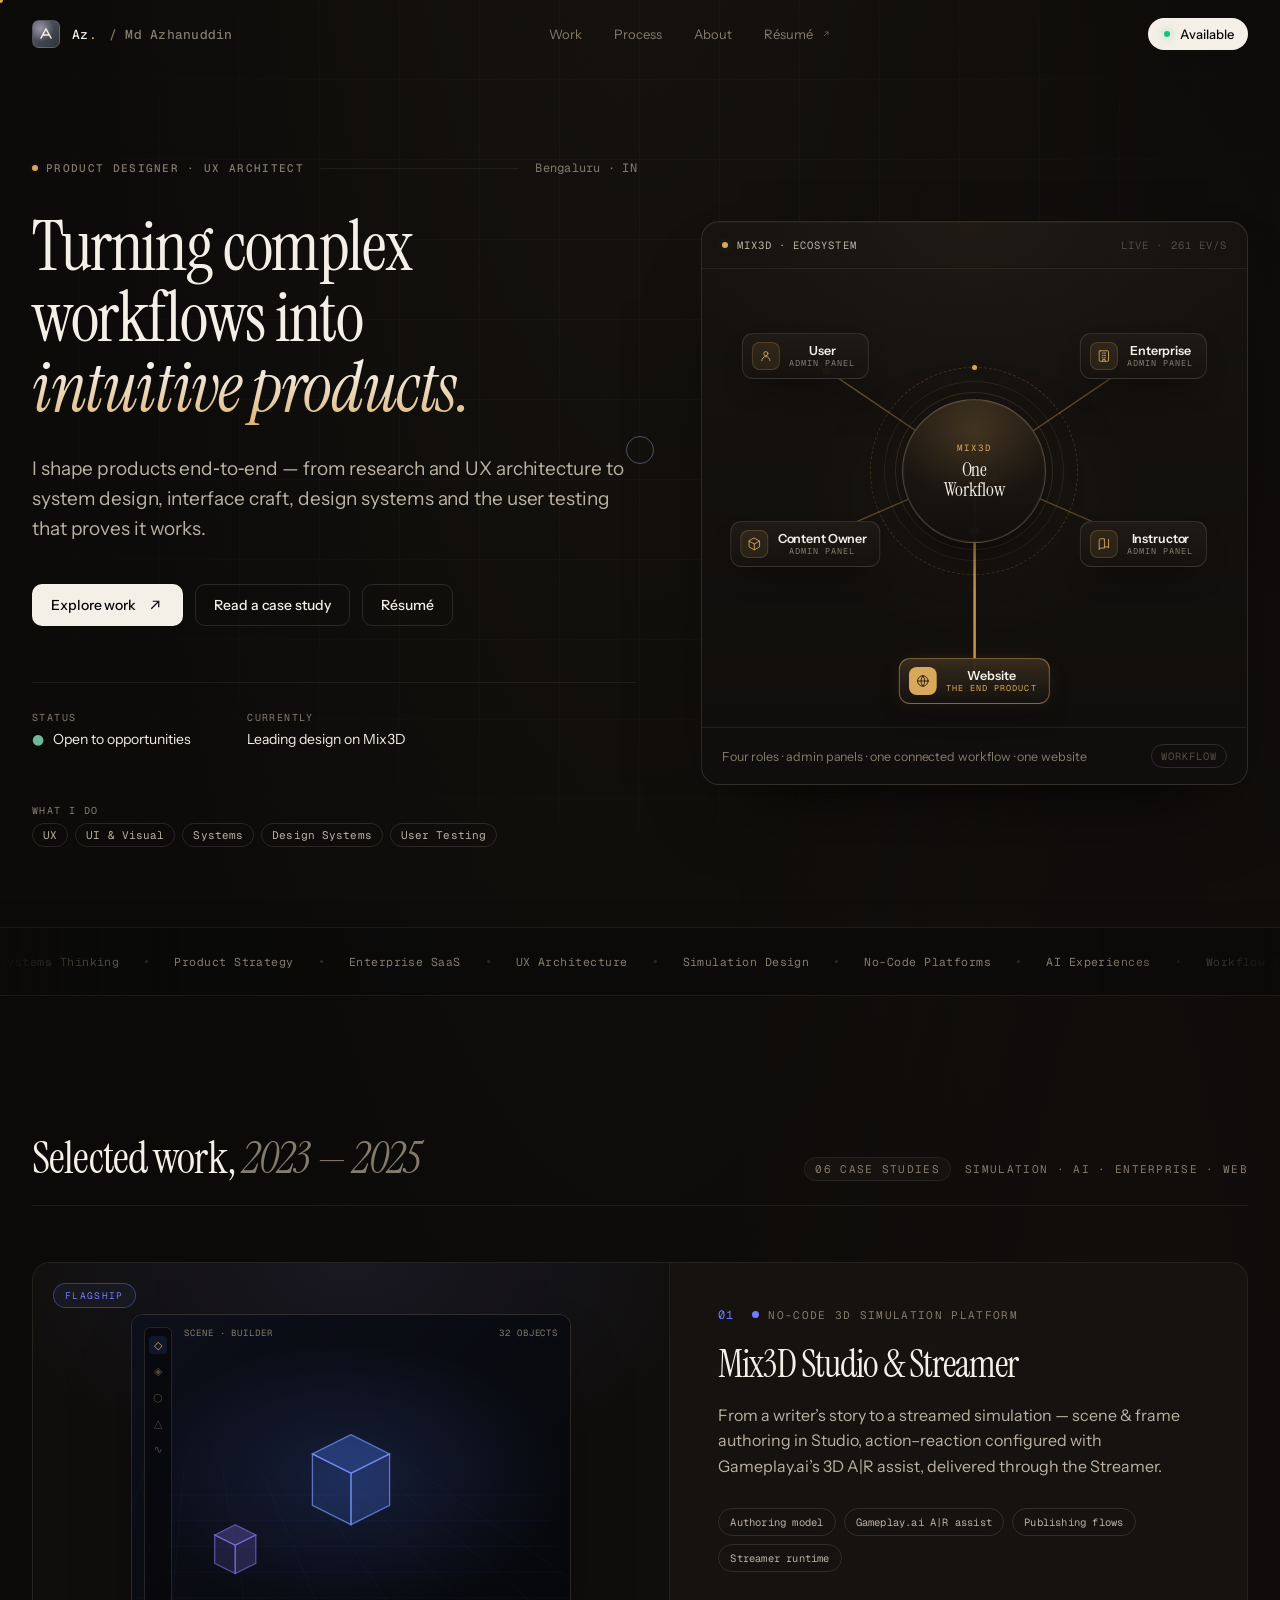
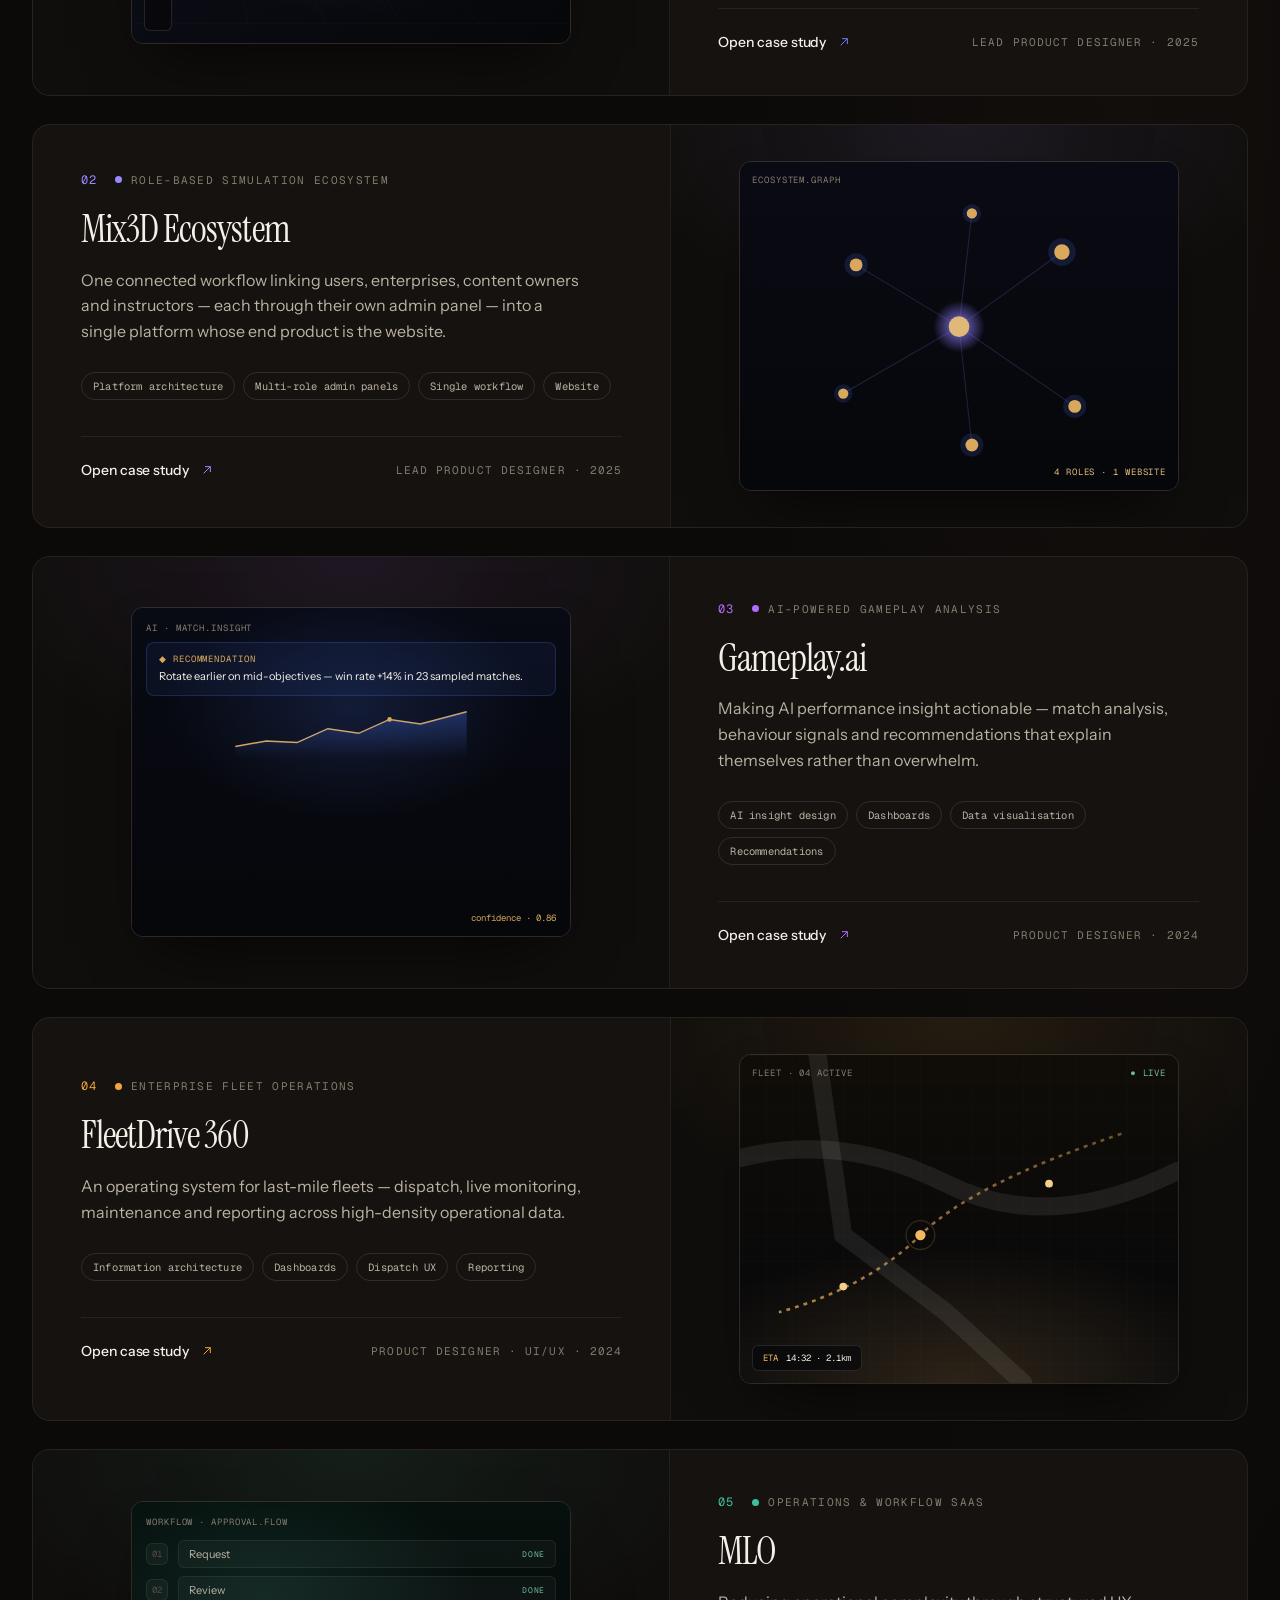
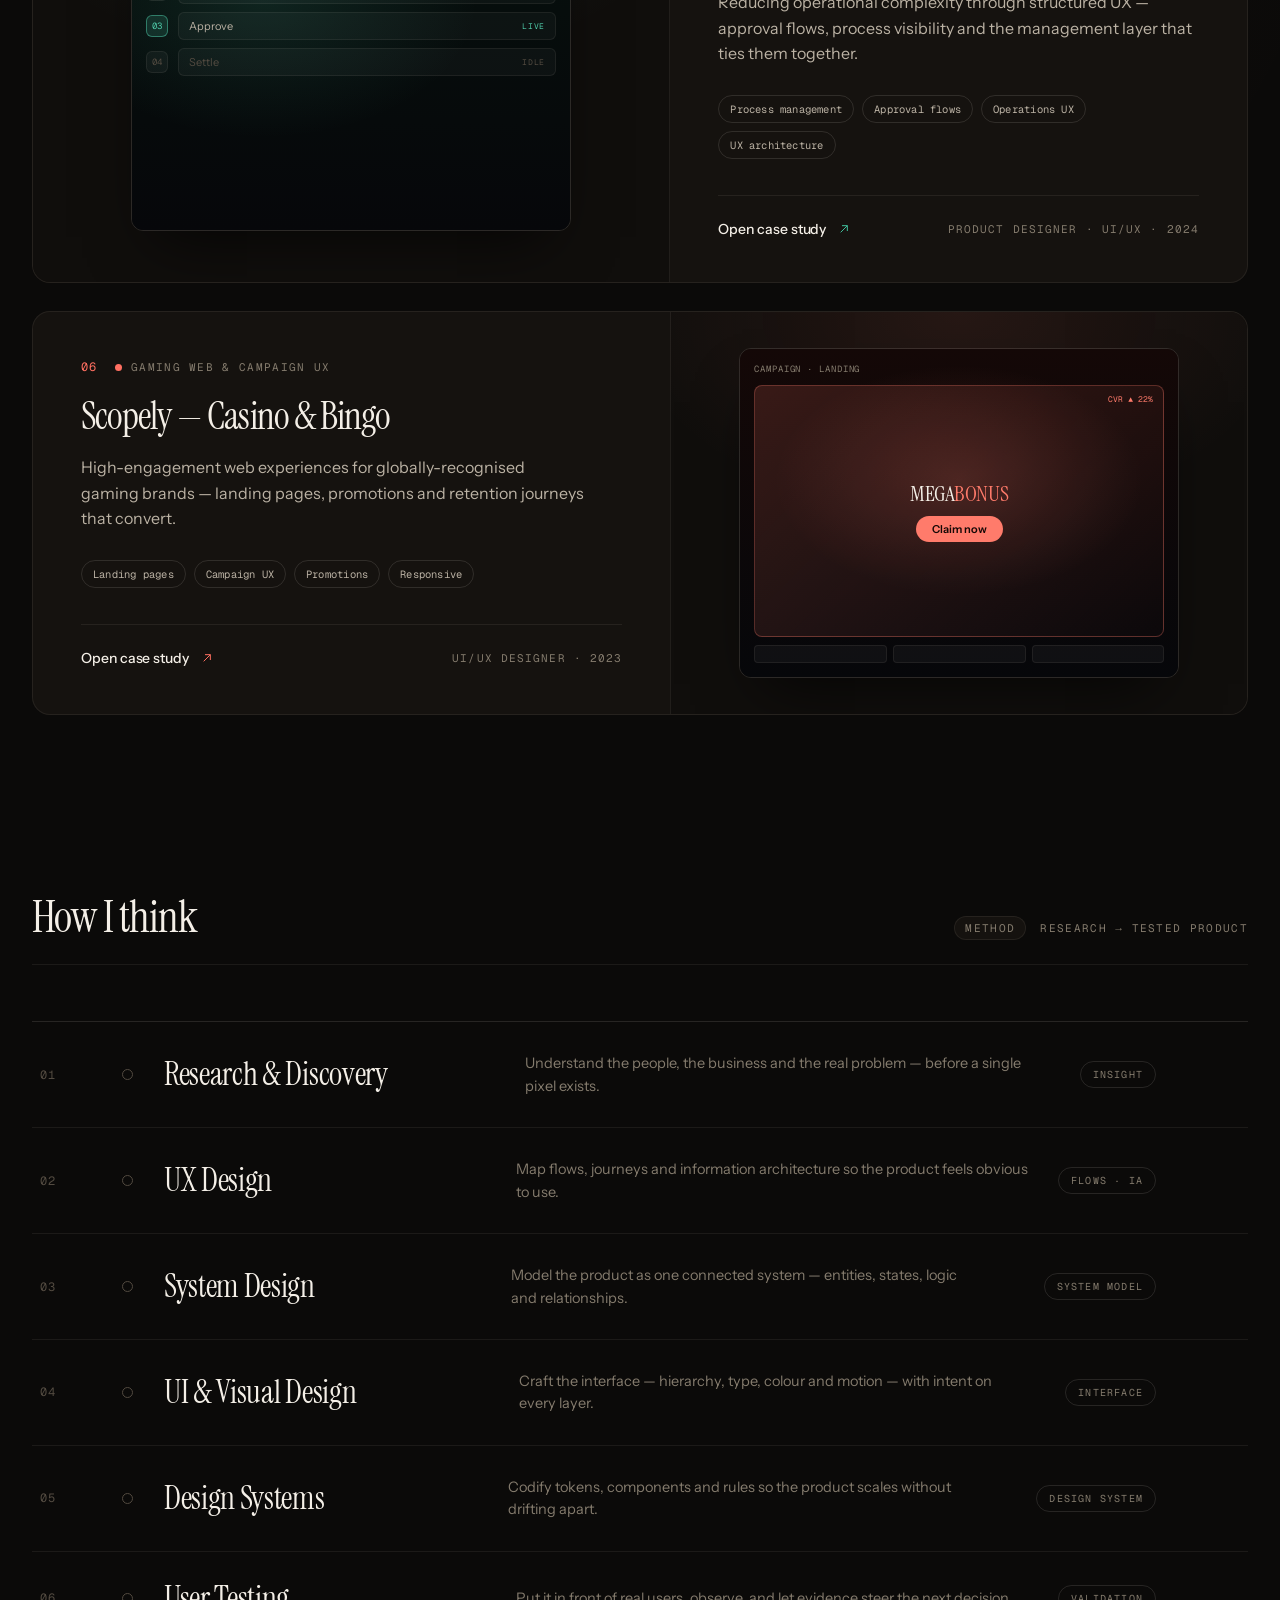
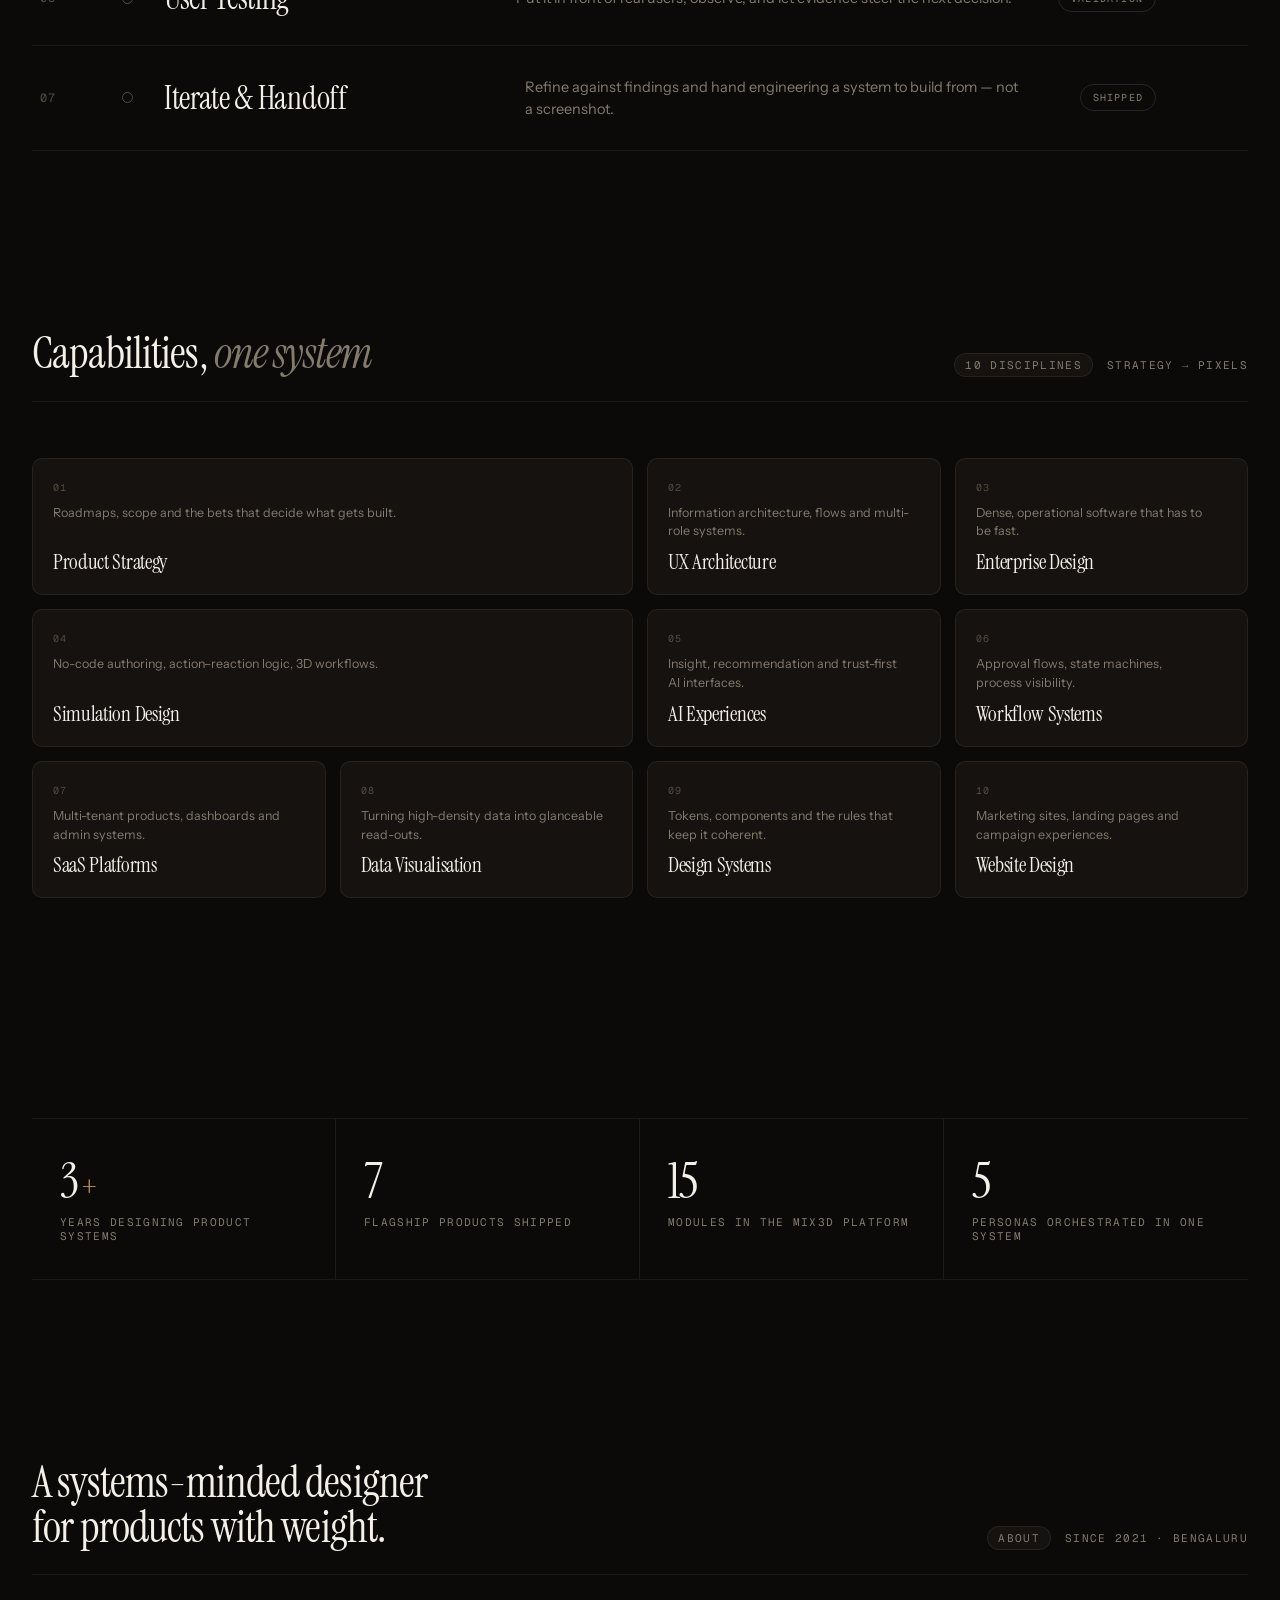
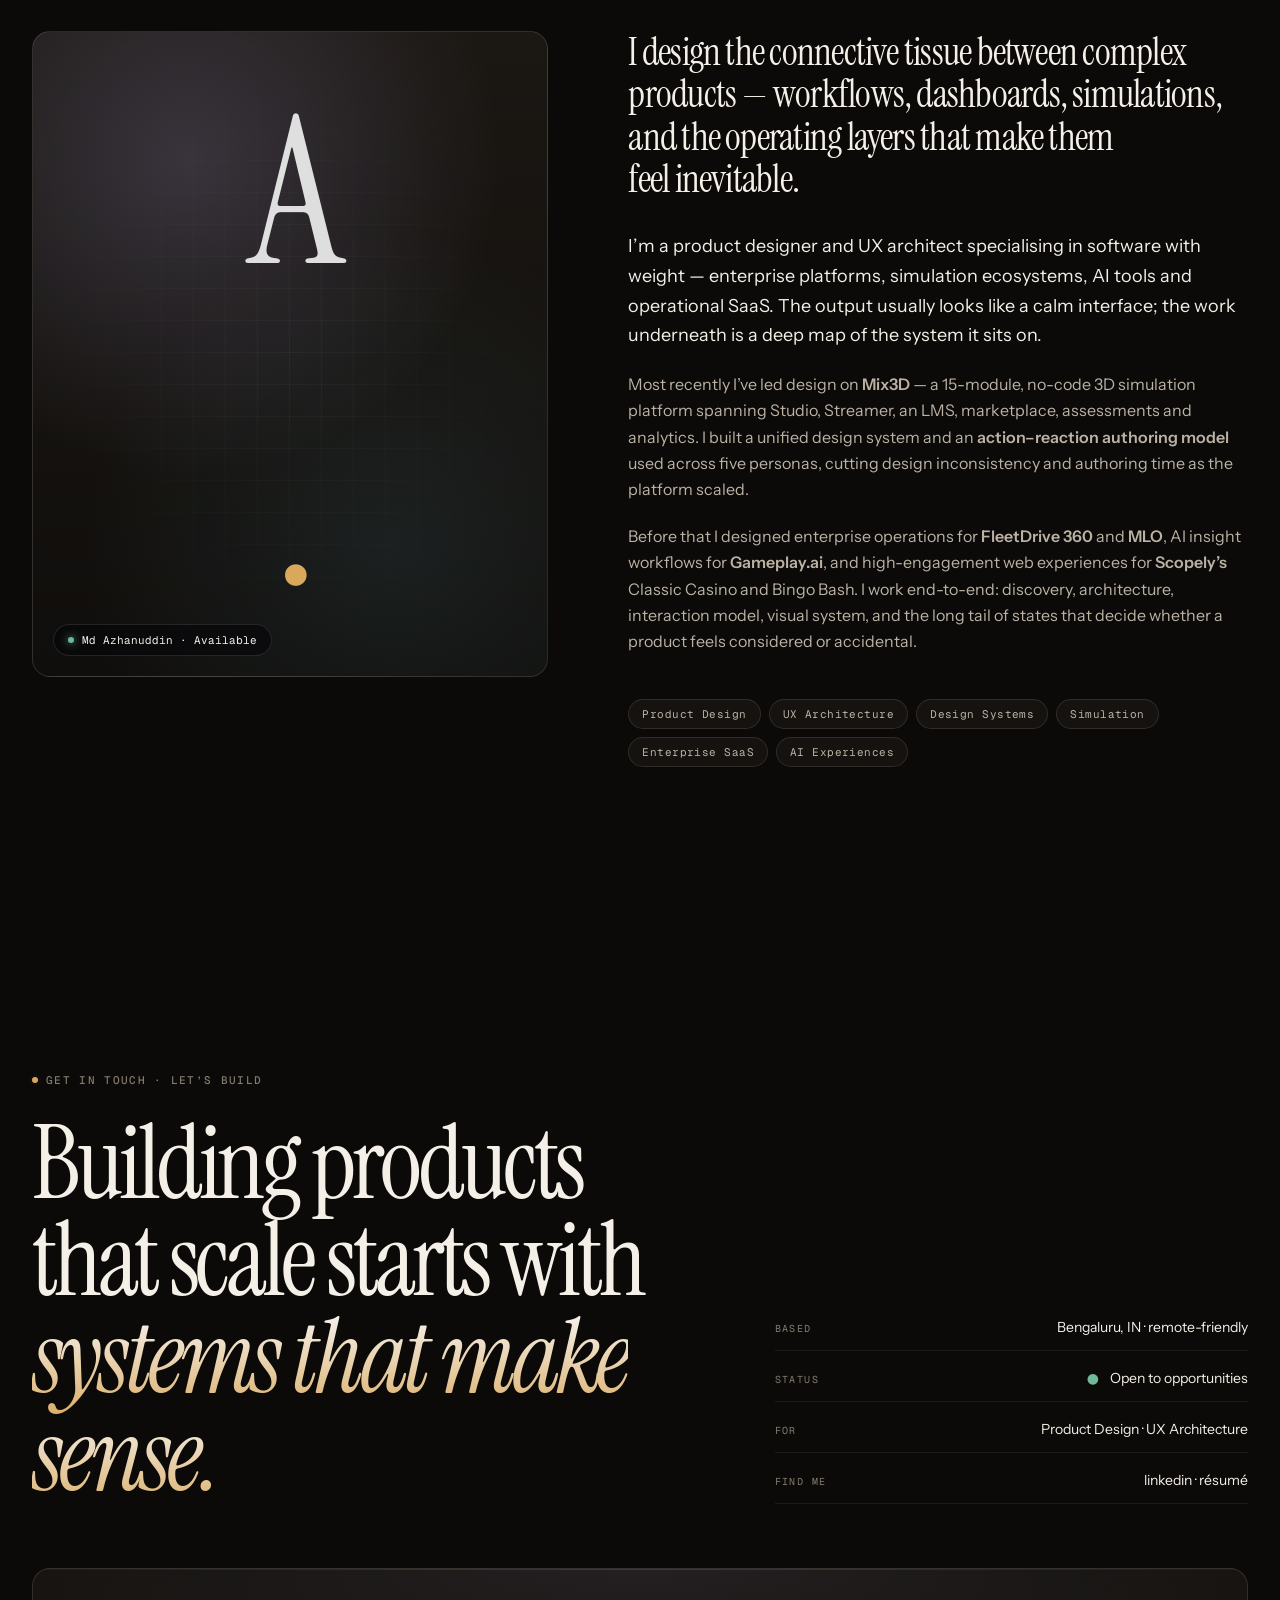
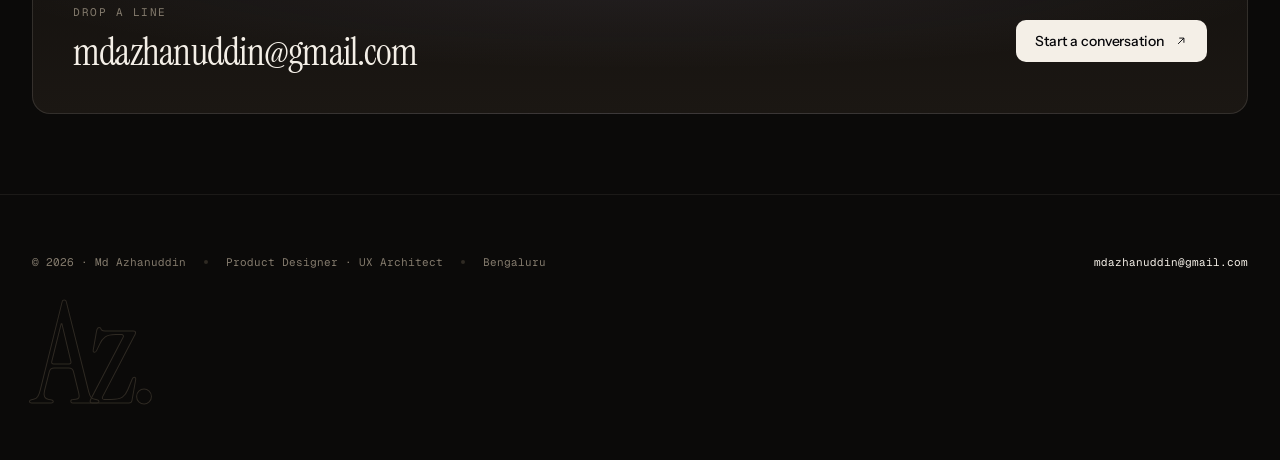
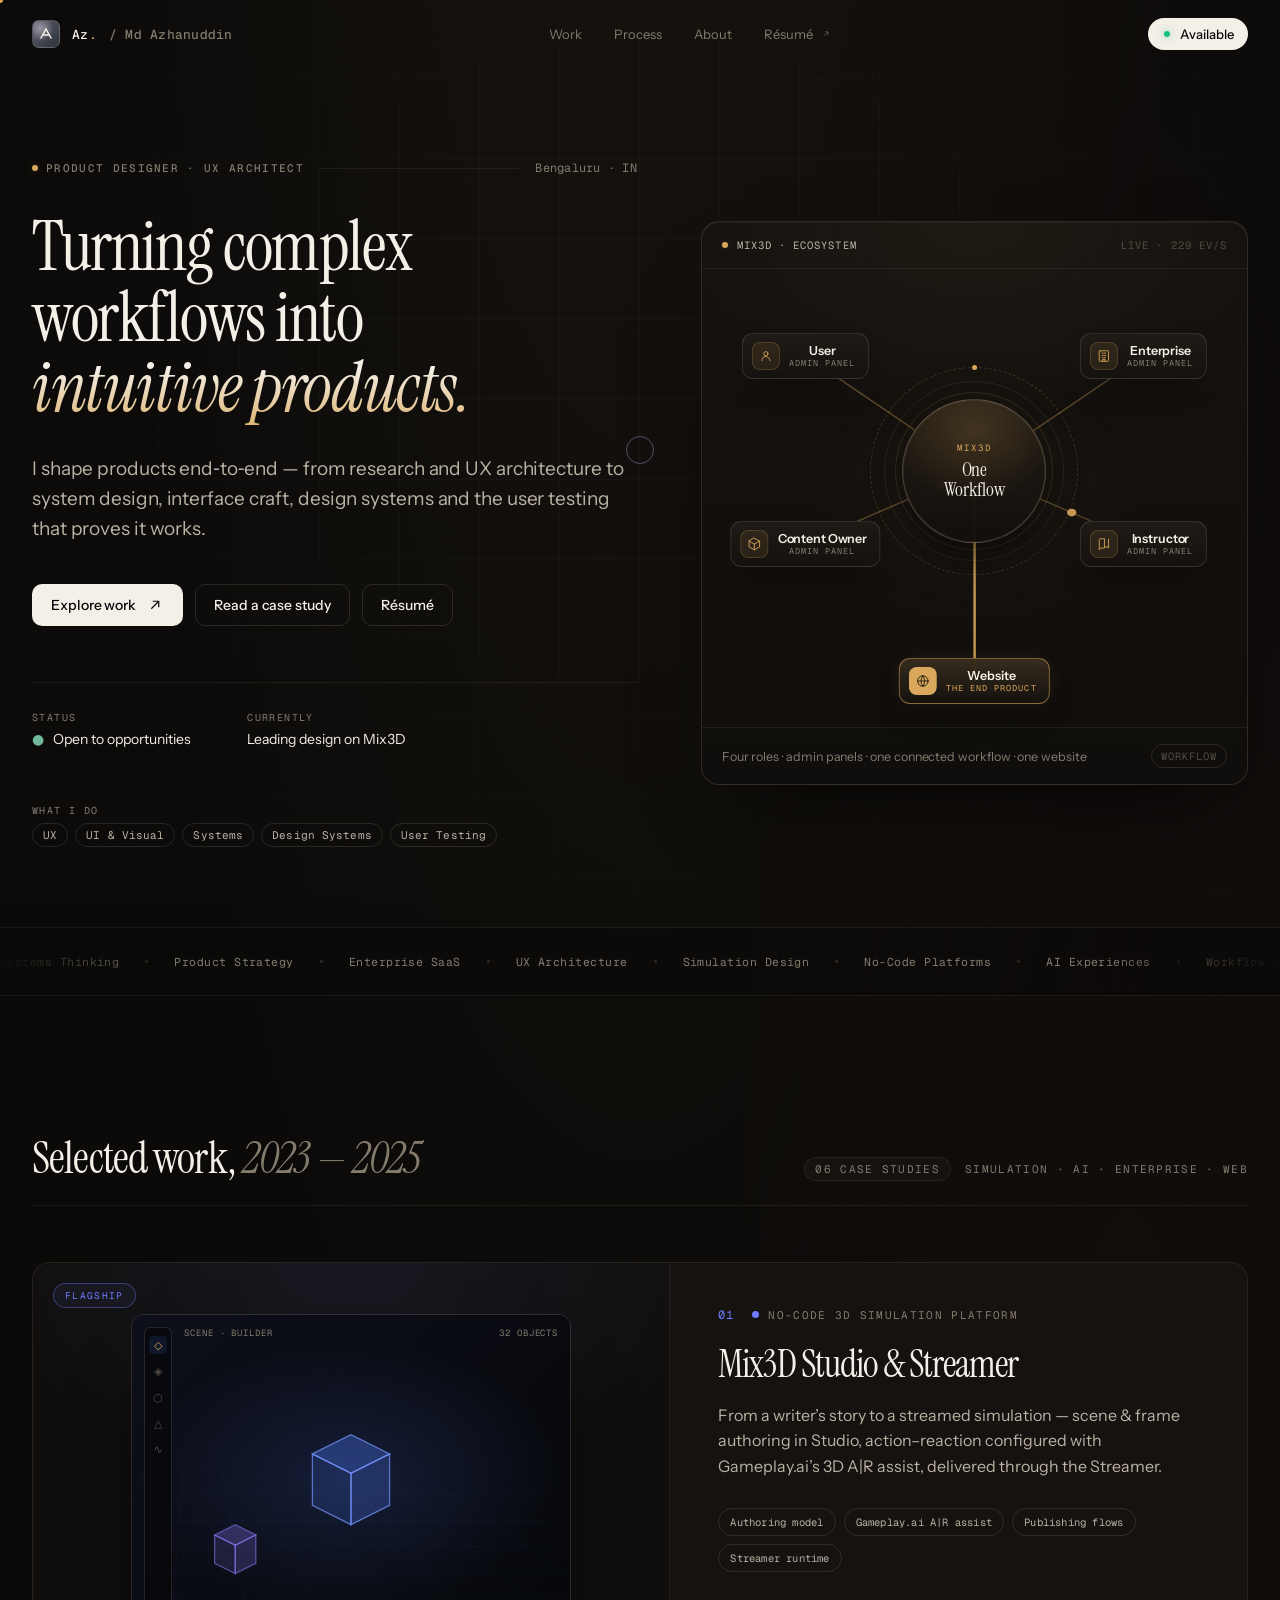
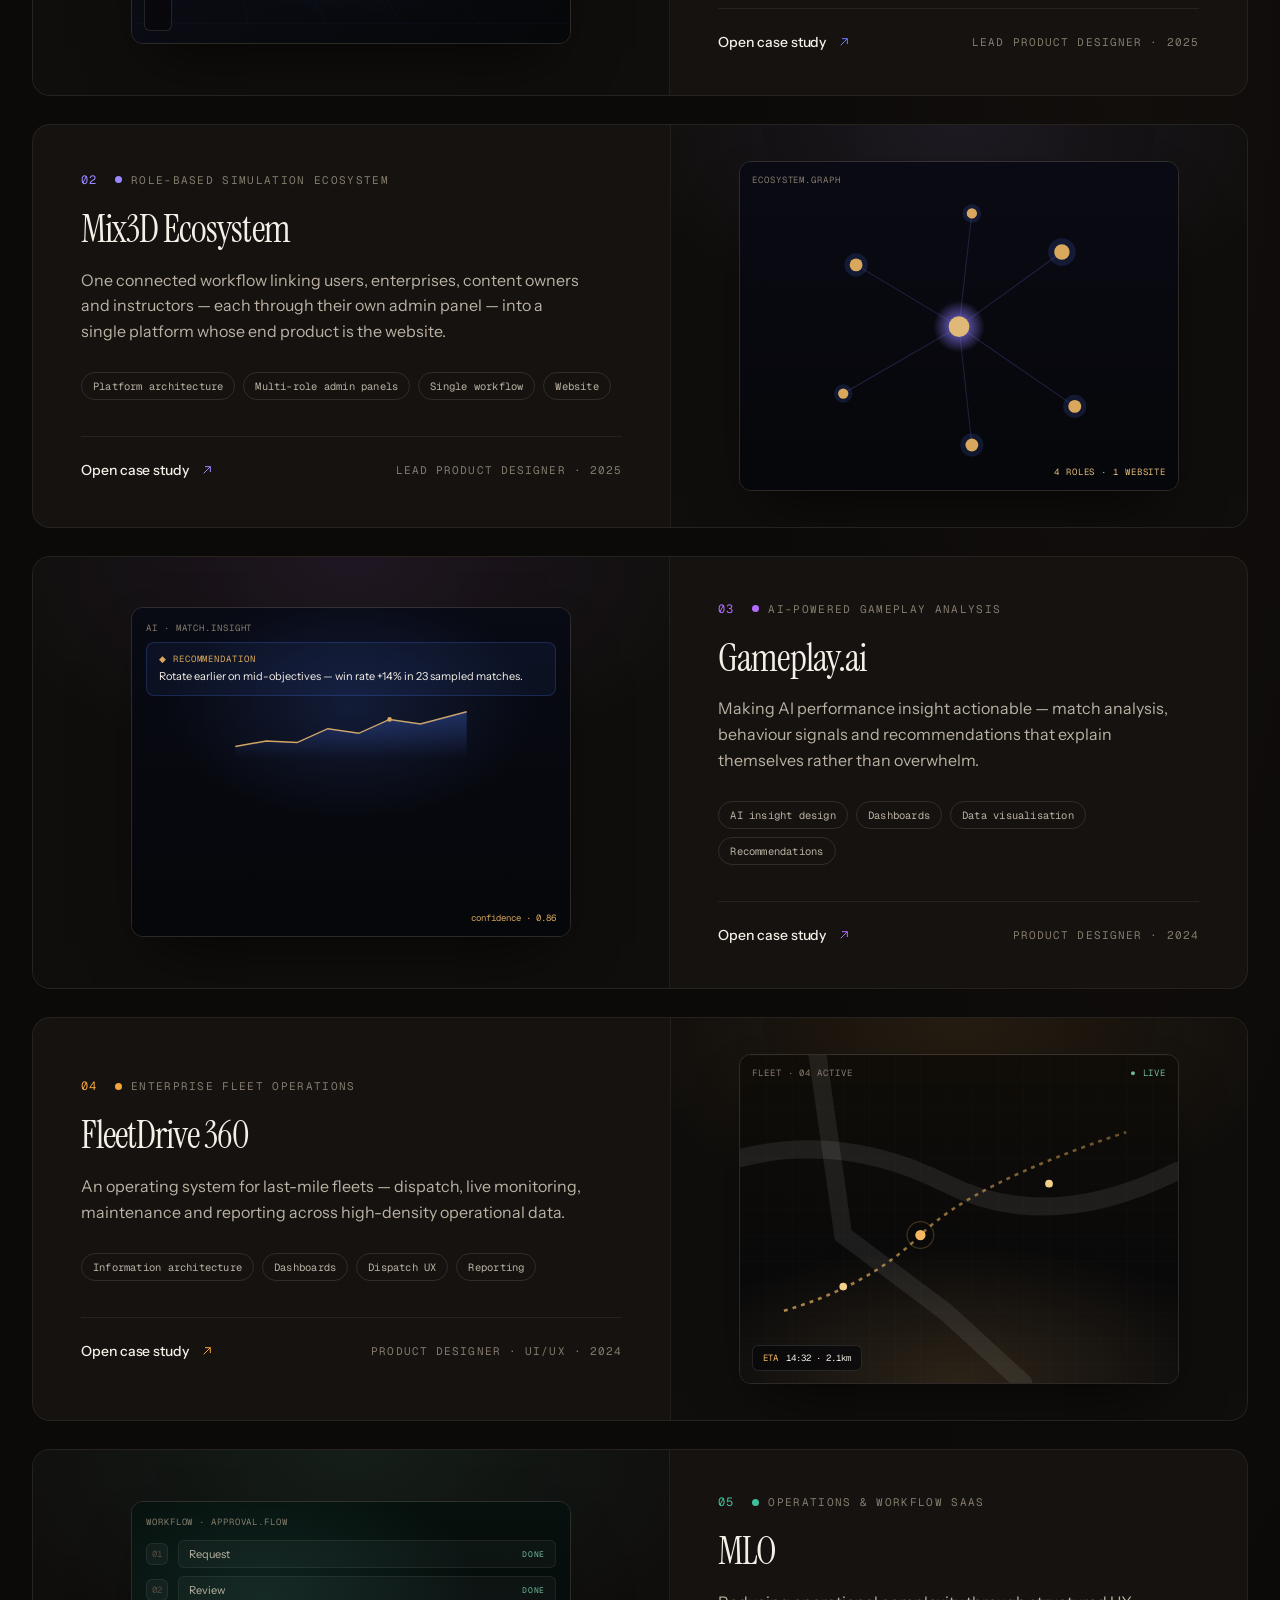
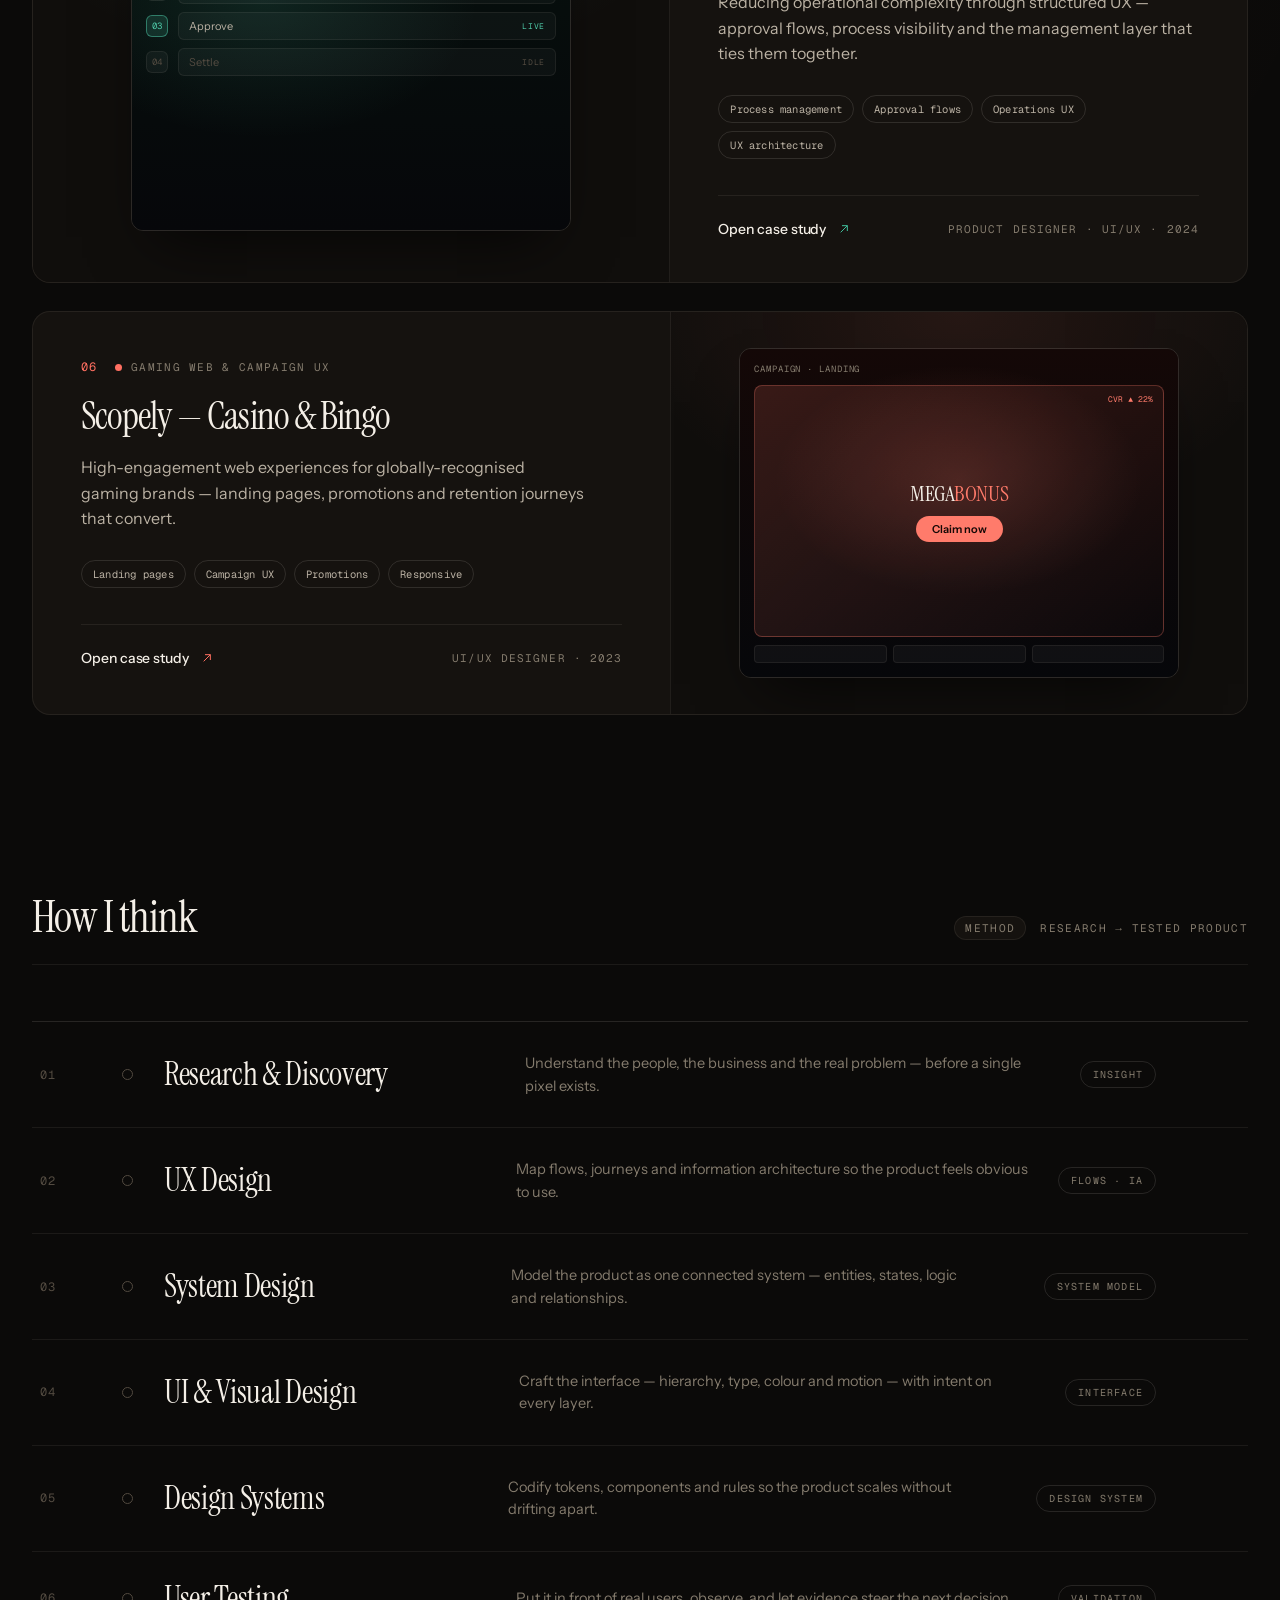
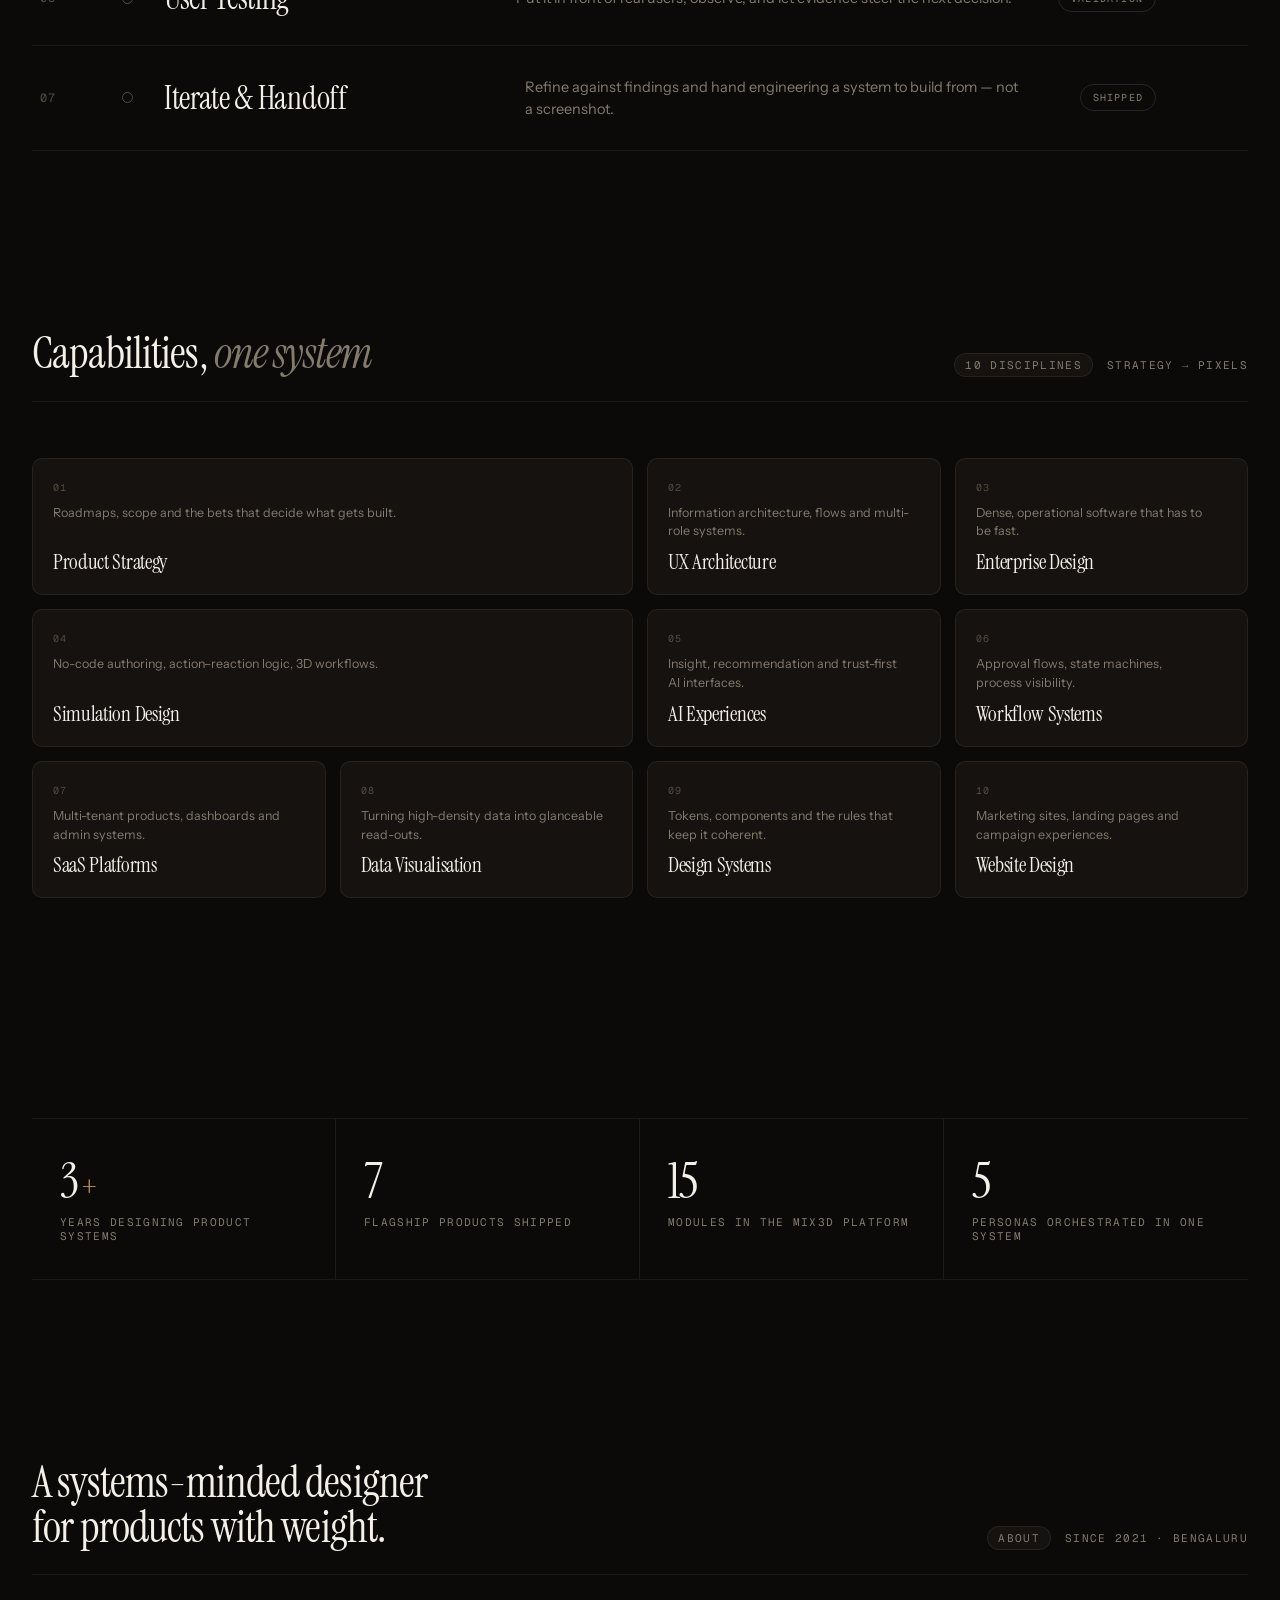
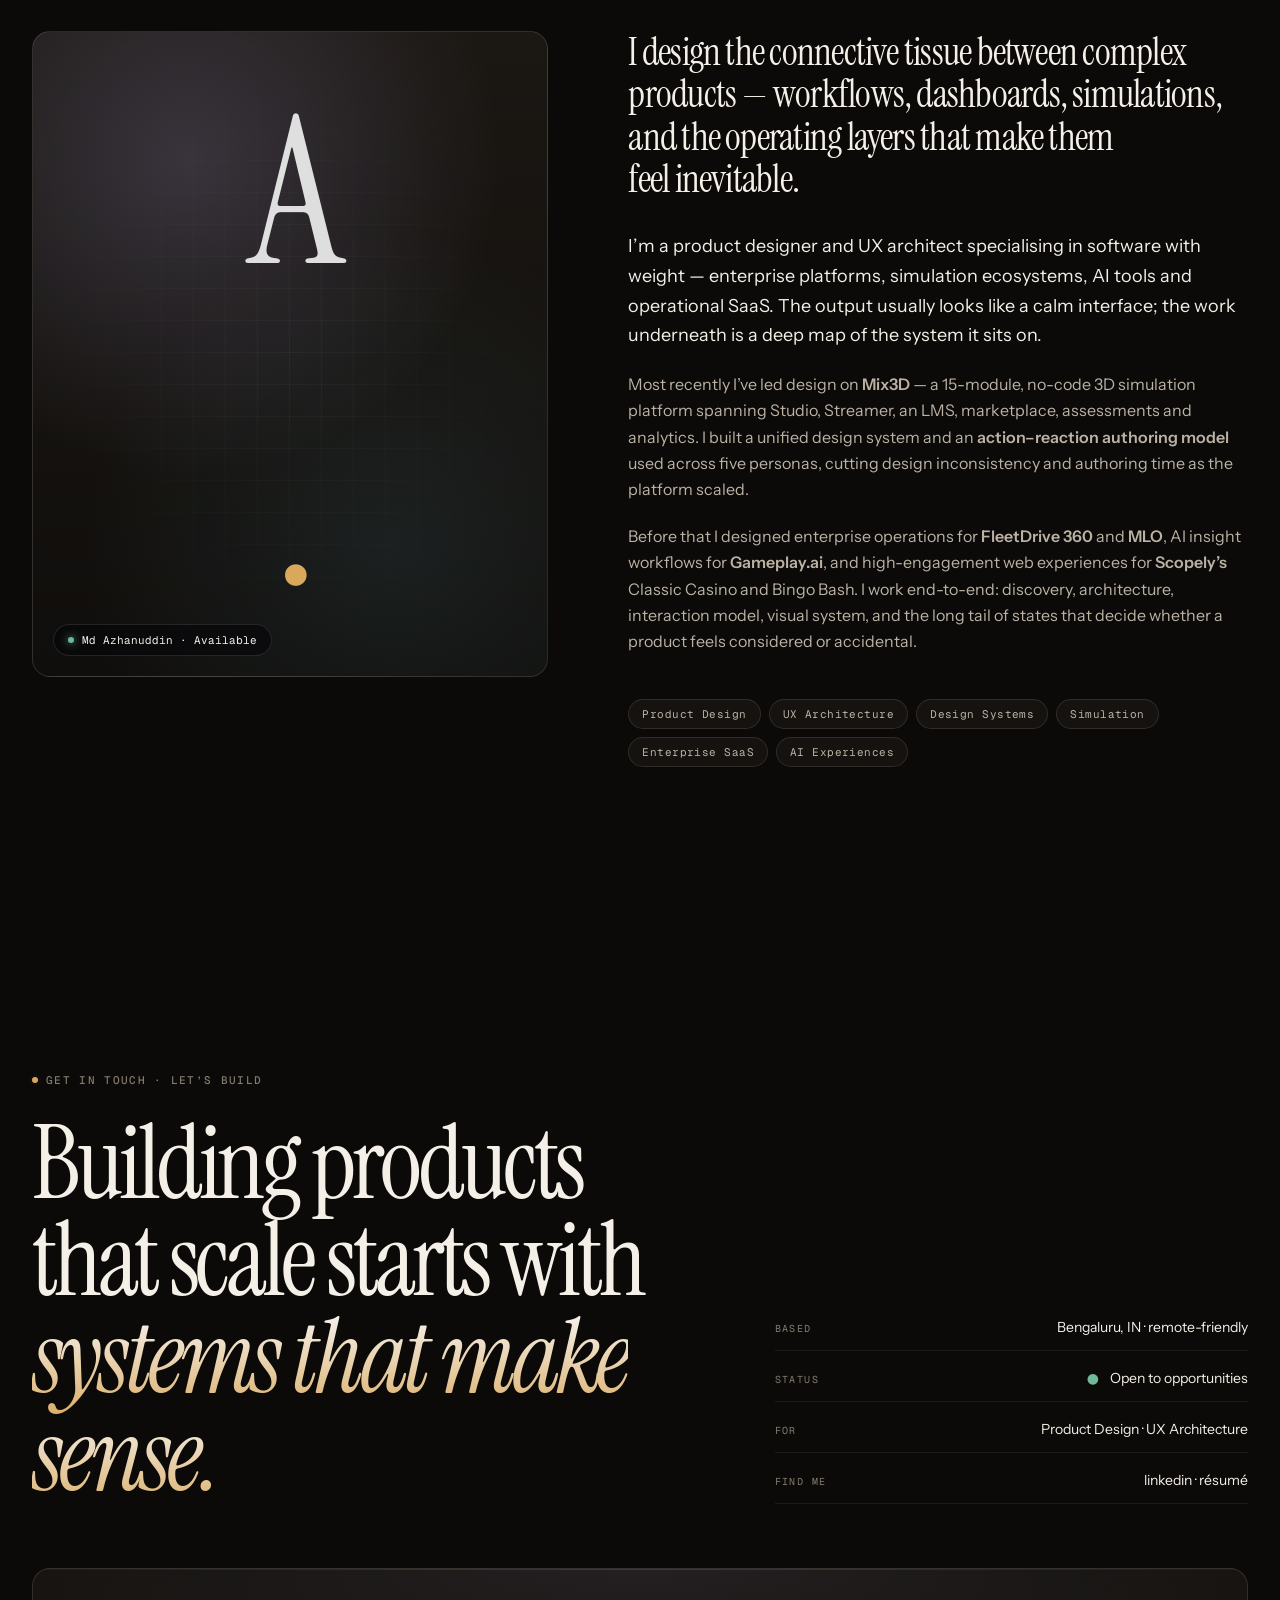
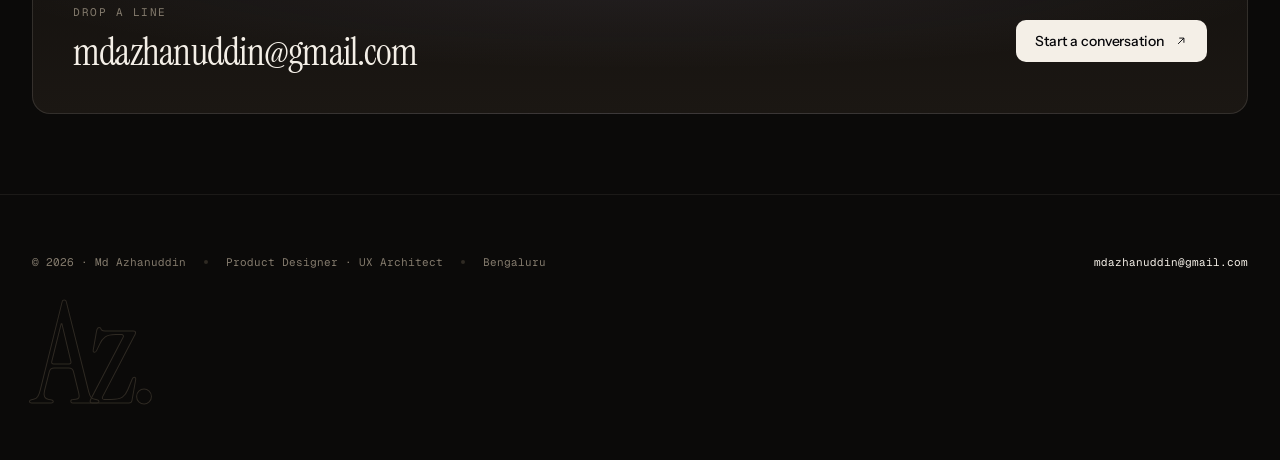
